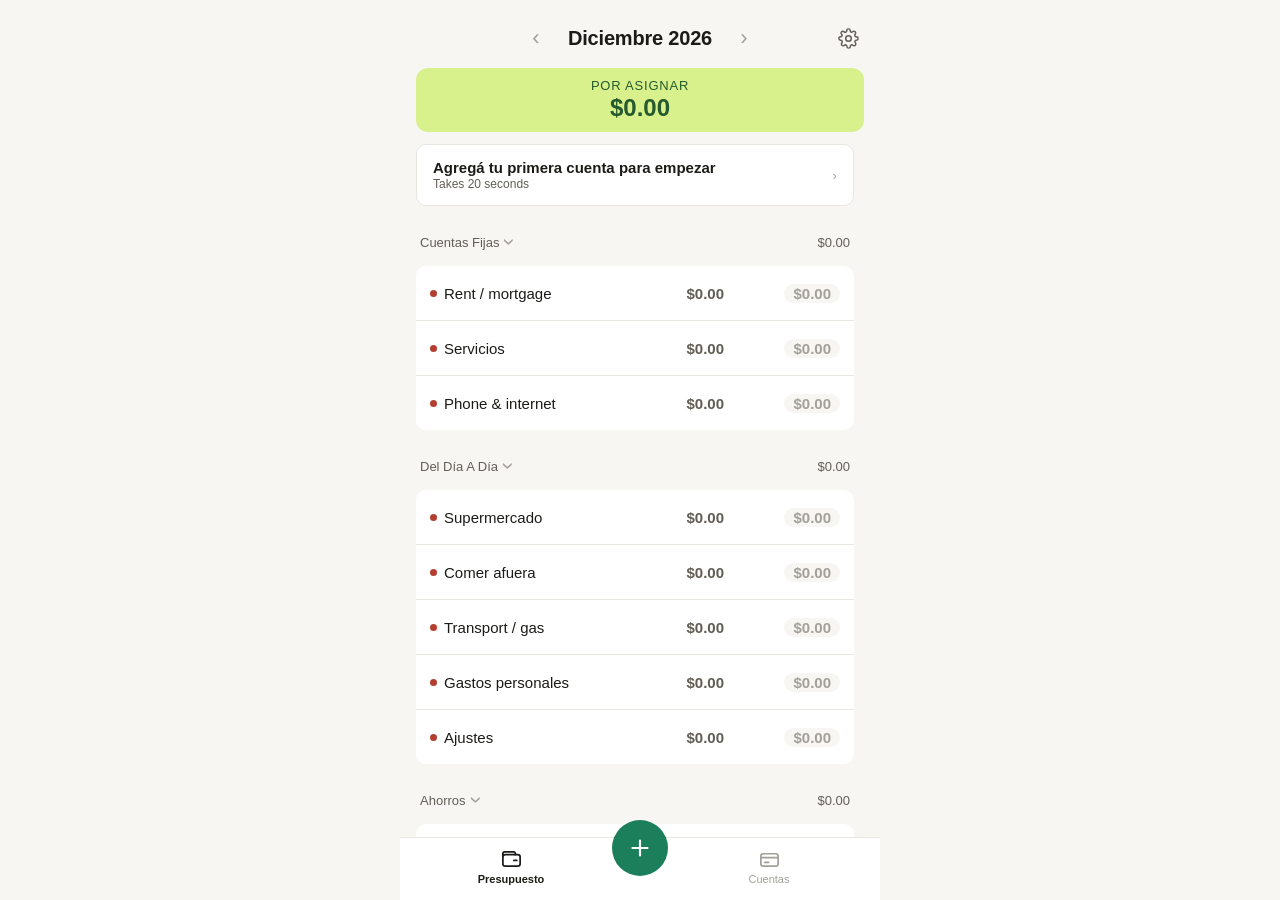
==== index.html @ 09485c15 "Add files via upload" ====
<!doctype html>
<html lang="es">
<head><meta charset="UTF-8"><meta name="viewport" content="width=device-width, initial-scale=1.0">
<title>Tarn — vista previa</title><style>:root{--bg: #F7F6F3;--surface: #FFFFFF;--ink: #1C1B18;--ink2: #615E56;--ink3: #A3A099;--hairline: #E8E6E1;--green: #1A7F5A;--green-deep: #15684A;--greentint: #E8F3EE;--red: #B3402F;--redtint: #F7E9E6;--amber: #9A6B15;--ambertint: #F5EDDC;--zero: #8A877E;--dim: rgba(28, 27, 24, .35);--shadow-sheet: 0 -4px 24px rgba(0, 0, 0, .08);--radius-row: 10px;--radius-sheet: 16px;--dur: .18s;--dur-sheet: .24s;color-scheme:light}@media (prefers-color-scheme: dark){:root:not([data-theme=light]){--bg: #171614;--surface: #201F1C;--ink: #ECEAE4;--ink2: #A5A29A;--ink3: #6B6862;--hairline: #34322D;--green: #3FA97C;--green-deep: #4DBB8D;--greentint: #1E2E27;--red: #E06552;--redtint: #33221F;--amber: #D69A3A;--ambertint: #2E2617;--zero: #8A877E;--dim: rgba(0, 0, 0, .5);--shadow-sheet: 0 -4px 24px rgba(0, 0, 0, .4);color-scheme:dark}}:root[data-theme=dark]{--bg: #171614;--surface: #201F1C;--ink: #ECEAE4;--ink2: #A5A29A;--ink3: #6B6862;--hairline: #34322D;--green: #3FA97C;--green-deep: #4DBB8D;--greentint: #1E2E27;--red: #E06552;--redtint: #33221F;--amber: #D69A3A;--ambertint: #2E2617;--zero: #8A877E;--dim: rgba(0, 0, 0, .5);--shadow-sheet: 0 -4px 24px rgba(0, 0, 0, .4);color-scheme:dark}.chips-scroll{overflow-x:auto;scrollbar-width:none;-ms-overflow-style:none;-webkit-overflow-scrolling:touch;overscroll-behavior-x:contain}.chips-scroll::-webkit-scrollbar{display:none}*{box-sizing:border-box}html,body{margin:0;padding:0;background:var(--bg);color:var(--ink);font-family:-apple-system,BlinkMacSystemFont,SF Pro,Segoe UI,Roboto,sans-serif;-webkit-font-smoothing:antialiased;-webkit-tap-highlight-color:transparent}button{font-family:inherit;color:inherit;background:none;border:none;padding:0;cursor:pointer}input{font-family:inherit}.t-money-hero{font-size:2.125rem;font-weight:700;font-variant-numeric:tabular-nums;line-height:1.25}.t-title{font-size:1.375rem;font-weight:700}.t-money-row{font-size:1.0625rem;font-weight:600;font-variant-numeric:tabular-nums}.t-body{font-size:.9375rem;font-weight:400}.t-label{font-size:.8125rem;font-weight:500;text-transform:uppercase;letter-spacing:.06em}.t-caption{font-size:.75rem;font-weight:400}.tnum{font-variant-numeric:tabular-nums}*{scrollbar-width:thin;scrollbar-color:transparent transparent;transition:scrollbar-color .24s ease-out;touch-action:manipulation}input,select,textarea{font-size:1rem!important}*::-webkit-scrollbar{width:8px;height:8px}*::-webkit-scrollbar-thumb{background:transparent;border-radius:4px}*::-webkit-scrollbar-track{background:transparent}[data-scrolling]:not(.chips-scroll){scrollbar-color:var(--hairline) transparent}[data-scrolling]:not(.chips-scroll)::-webkit-scrollbar-thumb{background:var(--hairline)}@keyframes sheet-up{0%{transform:translateY(100%)}to{transform:translateY(0)}}@keyframes sheet-down{0%{transform:translateY(0)}to{transform:translateY(100%)}}@keyframes dim-in{0%{opacity:0}to{opacity:1}}@keyframes dim-out{0%{opacity:1}to{opacity:0}}@keyframes fade-in{0%{opacity:0}to{opacity:1}}@media (prefers-reduced-motion: reduce){*,*:before,*:after{animation-duration:1ms!important;transition-duration:1ms!important}}
</style></head>
<body><div id="root"></div><script type="module">var $m=Object.defineProperty;var Km=(e,t,n)=>t in e?$m(e,t,{enumerable:!0,configurable:!0,writable:!0,value:n}):e[t]=n;var Et=(e,t,n)=>Km(e,typeof t!="symbol"?t+"":t,n);(function(){const t=document.createElement("link").relList;if(t&&t.supports&&t.supports("modulepreload"))return;for(const o of document.querySelectorAll('link[rel="modulepreload"]'))r(o);new MutationObserver(o=>{for(const a of o)if(a.type==="childList")for(const u of a.addedNodes)u.tagName==="LINK"&&u.rel==="modulepreload"&&r(u)}).observe(document,{childList:!0,subtree:!0});function n(o){const a={};return o.integrity&&(a.integrity=o.integrity),o.referrerPolicy&&(a.referrerPolicy=o.referrerPolicy),o.crossOrigin==="use-credentials"?a.credentials="include":o.crossOrigin==="anonymous"?a.credentials="omit":a.credentials="same-origin",a}function r(o){if(o.ep)return;o.ep=!0;const a=n(o);fetch(o.href,a)}})();var rd=typeof globalThis<"u"?globalThis:typeof window<"u"?window:typeof global<"u"?global:typeof self<"u"?self:{};function Cf(e){return e&&e.__esModule&&Object.prototype.hasOwnProperty.call(e,"default")?e.default:e}var jf={exports:{}},Zl={},Ef={exports:{}},we={};/**
 * @license React
 * react.production.min.js
 *
 * Copyright (c) Facebook, Inc. and its affiliates.
 *
 * This source code is licensed under the MIT license found in the
 * LICENSE file in the root directory of this source tree.
 */var fo=Symbol.for("react.element"),Wm=Symbol.for("react.portal"),Hm=Symbol.for("react.fragment"),Um=Symbol.for("react.strict_mode"),Vm=Symbol.for("react.profiler"),qm=Symbol.for("react.provider"),Ym=Symbol.for("react.context"),Qm=Symbol.for("react.forward_ref"),Gm=Symbol.for("react.suspense"),Xm=Symbol.for("react.memo"),Zm=Symbol.for("react.lazy"),id=Symbol.iterator;function Jm(e){return e===null||typeof e!="object"?null:(e=id&&e[id]||e["@@iterator"],typeof e=="function"?e:null)}var Nf={isMounted:function(){return!1},enqueueForceUpdate:function(){},enqueueReplaceState:function(){},enqueueSetState:function(){}},If=Object.assign,Pf={};function oi(e,t,n){this.props=e,this.context=t,this.refs=Pf,this.updater=n||Nf}oi.prototype.isReactComponent={};oi.prototype.setState=function(e,t){if(typeof e!="object"&&typeof e!="function"&&e!=null)throw Error("setState(...): takes an object of state variables to update or a function which returns an object of state variables.");this.updater.enqueueSetState(this,e,t,"setState")};oi.prototype.forceUpdate=function(e){this.updater.enqueueForceUpdate(this,e,"forceUpdate")};function Tf(){}Tf.prototype=oi.prototype;function Cu(e,t,n){this.props=e,this.context=t,this.refs=Pf,this.updater=n||Nf}var ju=Cu.prototype=new Tf;ju.constructor=Cu;If(ju,oi.prototype);ju.isPureReactComponent=!0;var od=Array.isArray,Of=Object.prototype.hasOwnProperty,Eu={current:null},Af={key:!0,ref:!0,__self:!0,__source:!0};function Rf(e,t,n){var r,o={},a=null,u=null;if(t!=null)for(r in t.ref!==void 0&&(u=t.ref),t.key!==void 0&&(a=""+t.key),t)Of.call(t,r)&&!Af.hasOwnProperty(r)&&(o[r]=t[r]);var f=arguments.length-2;if(f===1)o.children=n;else if(1<f){for(var m=Array(f),g=0;g<f;g++)m[g]=arguments[g+2];o.children=m}if(e&&e.defaultProps)for(r in f=e.defaultProps,f)o[r]===void 0&&(o[r]=f[r]);return{$$typeof:fo,type:e,key:a,ref:u,props:o,_owner:Eu.current}}function ev(e,t){return{$$typeof:fo,type:e.type,key:t,ref:e.ref,props:e.props,_owner:e._owner}}function Nu(e){return typeof e=="object"&&e!==null&&e.$$typeof===fo}function tv(e){var t={"=":"=0",":":"=2"};return"$"+e.replace(/[=:]/g,function(n){return t[n]})}var ld=/\/+/g;function Qa(e,t){return typeof e=="object"&&e!==null&&e.key!=null?tv(""+e.key):t.toString(36)}function pl(e,t,n,r,o){var a=typeof e;(a==="undefined"||a==="boolean")&&(e=null);var u=!1;if(e===null)u=!0;else switch(a){case"string":case"number":u=!0;break;case"object":switch(e.$$typeof){case fo:case Wm:u=!0}}if(u)return u=e,o=o(u),e=r===""?"."+Qa(u,0):r,od(o)?(n="",e!=null&&(n=e.replace(ld,"$&/")+"/"),pl(o,t,n,"",function(g){return g})):o!=null&&(Nu(o)&&(o=ev(o,n+(!o.key||u&&u.key===o.key?"":(""+o.key).replace(ld,"$&/")+"/")+e)),t.push(o)),1;if(u=0,r=r===""?".":r+":",od(e))for(var f=0;f<e.length;f++){a=e[f];var m=r+Qa(a,f);u+=pl(a,t,n,m,o)}else if(m=Jm(e),typeof m=="function")for(e=m.call(e),f=0;!(a=e.next()).done;)a=a.value,m=r+Qa(a,f++),u+=pl(a,t,n,m,o);else if(a==="object")throw t=String(e),Error("Objects are not valid as a React child (found: "+(t==="[object Object]"?"object with keys {"+Object.keys(e).join(", ")+"}":t)+"). If you meant to render a collection of children, use an array instead.");return u}function qo(e,t,n){if(e==null)return e;var r=[],o=0;return pl(e,r,"","",function(a){return t.call(n,a,o++)}),r}function nv(e){if(e._status===-1){var t=e._result;t=t(),t.then(function(n){(e._status===0||e._status===-1)&&(e._status=1,e._result=n)},function(n){(e._status===0||e._status===-1)&&(e._status=2,e._result=n)}),e._status===-1&&(e._status=0,e._result=t)}if(e._status===1)return e._result.default;throw e._result}var yt={current:null},hl={transition:null},rv={ReactCurrentDispatcher:yt,ReactCurrentBatchConfig:hl,ReactCurrentOwner:Eu};function zf(){throw Error("act(...) is not supported in production builds of React.")}we.Children={map:qo,forEach:function(e,t,n){qo(e,function(){t.apply(this,arguments)},n)},count:function(e){var t=0;return qo(e,function(){t++}),t},toArray:function(e){return qo(e,function(t){return t})||[]},only:function(e){if(!Nu(e))throw Error("React.Children.only expected to receive a single React element child.");return e}};we.Component=oi;we.Fragment=Hm;we.Profiler=Vm;we.PureComponent=Cu;we.StrictMode=Um;we.Suspense=Gm;we.__SECRET_INTERNALS_DO_NOT_USE_OR_YOU_WILL_BE_FIRED=rv;we.act=zf;we.cloneElement=function(e,t,n){if(e==null)throw Error("React.cloneElement(...): The argument must be a React element, but you passed "+e+".");var r=If({},e.props),o=e.key,a=e.ref,u=e._owner;if(t!=null){if(t.ref!==void 0&&(a=t.ref,u=Eu.current),t.key!==void 0&&(o=""+t.key),e.type&&e.type.defaultProps)var f=e.type.defaultProps;for(m in t)Of.call(t,m)&&!Af.hasOwnProperty(m)&&(r[m]=t[m]===void 0&&f!==void 0?f[m]:t[m])}var m=arguments.length-2;if(m===1)r.children=n;else if(1<m){f=Array(m);for(var g=0;g<m;g++)f[g]=arguments[g+2];r.children=f}return{$$typeof:fo,type:e.type,key:o,ref:a,props:r,_owner:u}};we.createContext=function(e){return e={$$typeof:Ym,_currentValue:e,_currentValue2:e,_threadCount:0,Provider:null,Consumer:null,_defaultValue:null,_globalName:null},e.Provider={$$typeof:qm,_context:e},e.Consumer=e};we.createElement=Rf;we.createFactory=function(e){var t=Rf.bind(null,e);return t.type=e,t};we.createRef=function(){return{current:null}};we.forwardRef=function(e){return{$$typeof:Qm,render:e}};we.isValidElement=Nu;we.lazy=function(e){return{$$typeof:Zm,_payload:{_status:-1,_result:e},_init:nv}};we.memo=function(e,t){return{$$typeof:Xm,type:e,compare:t===void 0?null:t}};we.startTransition=function(e){var t=hl.transition;hl.transition={};try{e()}finally{hl.transition=t}};we.unstable_act=zf;we.useCallback=function(e,t){return yt.current.useCallback(e,t)};we.useContext=function(e){return yt.current.useContext(e)};we.useDebugValue=function(){};we.useDeferredValue=function(e){return yt.current.useDeferredValue(e)};we.useEffect=function(e,t){return yt.current.useEffect(e,t)};we.useId=function(){return yt.current.useId()};we.useImperativeHandle=function(e,t,n){return yt.current.useImperativeHandle(e,t,n)};we.useInsertionEffect=function(e,t){return yt.current.useInsertionEffect(e,t)};we.useLayoutEffect=function(e,t){return yt.current.useLayoutEffect(e,t)};we.useMemo=function(e,t){return yt.current.useMemo(e,t)};we.useReducer=function(e,t,n){return yt.current.useReducer(e,t,n)};we.useRef=function(e){return yt.current.useRef(e)};we.useState=function(e){return yt.current.useState(e)};we.useSyncExternalStore=function(e,t,n){return yt.current.useSyncExternalStore(e,t,n)};we.useTransition=function(){return yt.current.useTransition()};we.version="18.3.1";Ef.exports=we;var ee=Ef.exports;const iv=Cf(ee);/**
 * @license React
 * react-jsx-runtime.production.min.js
 *
 * Copyright (c) Facebook, Inc. and its affiliates.
 *
 * This source code is licensed under the MIT license found in the
 * LICENSE file in the root directory of this source tree.
 */var ov=ee,lv=Symbol.for("react.element"),av=Symbol.for("react.fragment"),sv=Object.prototype.hasOwnProperty,uv=ov.__SECRET_INTERNALS_DO_NOT_USE_OR_YOU_WILL_BE_FIRED.ReactCurrentOwner,cv={key:!0,ref:!0,__self:!0,__source:!0};function Df(e,t,n){var r,o={},a=null,u=null;n!==void 0&&(a=""+n),t.key!==void 0&&(a=""+t.key),t.ref!==void 0&&(u=t.ref);for(r in t)sv.call(t,r)&&!cv.hasOwnProperty(r)&&(o[r]=t[r]);if(e&&e.defaultProps)for(r in t=e.defaultProps,t)o[r]===void 0&&(o[r]=t[r]);return{$$typeof:lv,type:e,key:a,ref:u,props:o,_owner:uv.current}}Zl.Fragment=av;Zl.jsx=Df;Zl.jsxs=Df;jf.exports=Zl;var p=jf.exports,Cs={},Bf={exports:{}},Ot={},Mf={exports:{}},Lf={};/**
 * @license React
 * scheduler.production.min.js
 *
 * Copyright (c) Facebook, Inc. and its affiliates.
 *
 * This source code is licensed under the MIT license found in the
 * LICENSE file in the root directory of this source tree.
 */(function(e){function t(te,de){var fe=te.length;te.push(de);e:for(;0<fe;){var Ie=fe-1>>>1,je=te[Ie];if(0<o(je,de))te[Ie]=de,te[fe]=je,fe=Ie;else break e}}function n(te){return te.length===0?null:te[0]}function r(te){if(te.length===0)return null;var de=te[0],fe=te.pop();if(fe!==de){te[0]=fe;e:for(var Ie=0,je=te.length,Zt=je>>>1;Ie<Zt;){var Ge=2*(Ie+1)-1,Jt=te[Ge],nt=Ge+1,J=te[nt];if(0>o(Jt,fe))nt<je&&0>o(J,Jt)?(te[Ie]=J,te[nt]=fe,Ie=nt):(te[Ie]=Jt,te[Ge]=fe,Ie=Ge);else if(nt<je&&0>o(J,fe))te[Ie]=J,te[nt]=fe,Ie=nt;else break e}}return de}function o(te,de){var fe=te.sortIndex-de.sortIndex;return fe!==0?fe:te.id-de.id}if(typeof performance=="object"&&typeof performance.now=="function"){var a=performance;e.unstable_now=function(){return a.now()}}else{var u=Date,f=u.now();e.unstable_now=function(){return u.now()-f}}var m=[],g=[],C=1,S=null,b=3,L=!1,M=!1,F=!1,ae=typeof setTimeout=="function"?setTimeout:null,k=typeof clearTimeout=="function"?clearTimeout:null,x=typeof setImmediate<"u"?setImmediate:null;typeof navigator<"u"&&navigator.scheduling!==void 0&&navigator.scheduling.isInputPending!==void 0&&navigator.scheduling.isInputPending.bind(navigator.scheduling);function w(te){for(var de=n(g);de!==null;){if(de.callback===null)r(g);else if(de.startTime<=te)r(g),de.sortIndex=de.expirationTime,t(m,de);else break;de=n(g)}}function A(te){if(F=!1,w(te),!M)if(n(m)!==null)M=!0,$t(z);else{var de=n(g);de!==null&&un(A,de.startTime-te)}}function z(te,de){M=!1,F&&(F=!1,k(Z),Z=-1),L=!0;var fe=b;try{for(w(de),S=n(m);S!==null&&(!(S.expirationTime>de)||te&&!se());){var Ie=S.callback;if(typeof Ie=="function"){S.callback=null,b=S.priorityLevel;var je=Ie(S.expirationTime<=de);de=e.unstable_now(),typeof je=="function"?S.callback=je:S===n(m)&&r(m),w(de)}else r(m);S=n(m)}if(S!==null)var Zt=!0;else{var Ge=n(g);Ge!==null&&un(A,Ge.startTime-de),Zt=!1}return Zt}finally{S=null,b=fe,L=!1}}var $=!1,W=null,Z=-1,ye=5,q=-1;function se(){return!(e.unstable_now()-q<ye)}function Ee(){if(W!==null){var te=e.unstable_now();q=te;var de=!0;try{de=W(!0,te)}finally{de?tt():($=!1,W=null)}}else $=!1}var tt;if(typeof x=="function")tt=function(){x(Ee)};else if(typeof MessageChannel<"u"){var Xt=new MessageChannel,Cn=Xt.port2;Xt.port1.onmessage=Ee,tt=function(){Cn.postMessage(null)}}else tt=function(){ae(Ee,0)};function $t(te){W=te,$||($=!0,tt())}function un(te,de){Z=ae(function(){te(e.unstable_now())},de)}e.unstable_IdlePriority=5,e.unstable_ImmediatePriority=1,e.unstable_LowPriority=4,e.unstable_NormalPriority=3,e.unstable_Profiling=null,e.unstable_UserBlockingPriority=2,e.unstable_cancelCallback=function(te){te.callback=null},e.unstable_continueExecution=function(){M||L||(M=!0,$t(z))},e.unstable_forceFrameRate=function(te){0>te||125<te?console.error("forceFrameRate takes a positive int between 0 and 125, forcing frame rates higher than 125 fps is not supported"):ye=0<te?Math.floor(1e3/te):5},e.unstable_getCurrentPriorityLevel=function(){return b},e.unstable_getFirstCallbackNode=function(){return n(m)},e.unstable_next=function(te){switch(b){case 1:case 2:case 3:var de=3;break;default:de=b}var fe=b;b=de;try{return te()}finally{b=fe}},e.unstable_pauseExecution=function(){},e.unstable_requestPaint=function(){},e.unstable_runWithPriority=function(te,de){switch(te){case 1:case 2:case 3:case 4:case 5:break;default:te=3}var fe=b;b=te;try{return de()}finally{b=fe}},e.unstable_scheduleCallback=function(te,de,fe){var Ie=e.unstable_now();switch(typeof fe=="object"&&fe!==null?(fe=fe.delay,fe=typeof fe=="number"&&0<fe?Ie+fe:Ie):fe=Ie,te){case 1:var je=-1;break;case 2:je=250;break;case 5:je=1073741823;break;case 4:je=1e4;break;default:je=5e3}return je=fe+je,te={id:C++,callback:de,priorityLevel:te,startTime:fe,expirationTime:je,sortIndex:-1},fe>Ie?(te.sortIndex=fe,t(g,te),n(m)===null&&te===n(g)&&(F?(k(Z),Z=-1):F=!0,un(A,fe-Ie))):(te.sortIndex=je,t(m,te),M||L||(M=!0,$t(z))),te},e.unstable_shouldYield=se,e.unstable_wrapCallback=function(te){var de=b;return function(){var fe=b;b=de;try{return te.apply(this,arguments)}finally{b=fe}}}})(Lf);Mf.exports=Lf;var dv=Mf.exports;/**
 * @license React
 * react-dom.production.min.js
 *
 * Copyright (c) Facebook, Inc. and its affiliates.
 *
 * This source code is licensed under the MIT license found in the
 * LICENSE file in the root directory of this source tree.
 */var fv=ee,Tt=dv;function Q(e){for(var t="https://reactjs.org/docs/error-decoder.html?invariant="+e,n=1;n<arguments.length;n++)t+="&args[]="+encodeURIComponent(arguments[n]);return"Minified React error #"+e+"; visit "+t+" for the full message or use the non-minified dev environment for full errors and additional helpful warnings."}var Ff=new Set,qi={};function br(e,t){Zr(e,t),Zr(e+"Capture",t)}function Zr(e,t){for(qi[e]=t,e=0;e<t.length;e++)Ff.add(t[e])}var wn=!(typeof window>"u"||typeof window.document>"u"||typeof window.document.createElement>"u"),js=Object.prototype.hasOwnProperty,pv=/^[:A-Z_a-z\u00C0-\u00D6\u00D8-\u00F6\u00F8-\u02FF\u0370-\u037D\u037F-\u1FFF\u200C-\u200D\u2070-\u218F\u2C00-\u2FEF\u3001-\uD7FF\uF900-\uFDCF\uFDF0-\uFFFD][:A-Z_a-z\u00C0-\u00D6\u00D8-\u00F6\u00F8-\u02FF\u0370-\u037D\u037F-\u1FFF\u200C-\u200D\u2070-\u218F\u2C00-\u2FEF\u3001-\uD7FF\uF900-\uFDCF\uFDF0-\uFFFD\-.0-9\u00B7\u0300-\u036F\u203F-\u2040]*$/,ad={},sd={};function hv(e){return js.call(sd,e)?!0:js.call(ad,e)?!1:pv.test(e)?sd[e]=!0:(ad[e]=!0,!1)}function mv(e,t,n,r){if(n!==null&&n.type===0)return!1;switch(typeof t){case"function":case"symbol":return!0;case"boolean":return r?!1:n!==null?!n.acceptsBooleans:(e=e.toLowerCase().slice(0,5),e!=="data-"&&e!=="aria-");default:return!1}}function vv(e,t,n,r){if(t===null||typeof t>"u"||mv(e,t,n,r))return!0;if(r)return!1;if(n!==null)switch(n.type){case 3:return!t;case 4:return t===!1;case 5:return isNaN(t);case 6:return isNaN(t)||1>t}return!1}function gt(e,t,n,r,o,a,u){this.acceptsBooleans=t===2||t===3||t===4,this.attributeName=r,this.attributeNamespace=o,this.mustUseProperty=n,this.propertyName=e,this.type=t,this.sanitizeURL=a,this.removeEmptyString=u}var ot={};"children dangerouslySetInnerHTML defaultValue defaultChecked innerHTML suppressContentEditableWarning suppressHydrationWarning style".split(" ").forEach(function(e){ot[e]=new gt(e,0,!1,e,null,!1,!1)});[["acceptCharset","accept-charset"],["className","class"],["htmlFor","for"],["httpEquiv","http-equiv"]].forEach(function(e){var t=e[0];ot[t]=new gt(t,1,!1,e[1],null,!1,!1)});["contentEditable","draggable","spellCheck","value"].forEach(function(e){ot[e]=new gt(e,2,!1,e.toLowerCase(),null,!1,!1)});["autoReverse","externalResourcesRequired","focusable","preserveAlpha"].forEach(function(e){ot[e]=new gt(e,2,!1,e,null,!1,!1)});"allowFullScreen async autoFocus autoPlay controls default defer disabled disablePictureInPicture disableRemotePlayback formNoValidate hidden loop noModule noValidate open playsInline readOnly required reversed scoped seamless itemScope".split(" ").forEach(function(e){ot[e]=new gt(e,3,!1,e.toLowerCase(),null,!1,!1)});["checked","multiple","muted","selected"].forEach(function(e){ot[e]=new gt(e,3,!0,e,null,!1,!1)});["capture","download"].forEach(function(e){ot[e]=new gt(e,4,!1,e,null,!1,!1)});["cols","rows","size","span"].forEach(function(e){ot[e]=new gt(e,6,!1,e,null,!1,!1)});["rowSpan","start"].forEach(function(e){ot[e]=new gt(e,5,!1,e.toLowerCase(),null,!1,!1)});var Iu=/[\-:]([a-z])/g;function Pu(e){return e[1].toUpperCase()}"accent-height alignment-baseline arabic-form baseline-shift cap-height clip-path clip-rule color-interpolation color-interpolation-filters color-profile color-rendering dominant-baseline enable-background fill-opacity fill-rule flood-color flood-opacity font-family font-size font-size-adjust font-stretch font-style font-variant font-weight glyph-name glyph-orientation-horizontal glyph-orientation-vertical horiz-adv-x horiz-origin-x image-rendering letter-spacing lighting-color marker-end marker-mid marker-start overline-position overline-thickness paint-order panose-1 pointer-events rendering-intent shape-rendering stop-color stop-opacity strikethrough-position strikethrough-thickness stroke-dasharray stroke-dashoffset stroke-linecap stroke-linejoin stroke-miterlimit stroke-opacity stroke-width text-anchor text-decoration text-rendering underline-position underline-thickness unicode-bidi unicode-range units-per-em v-alphabetic v-hanging v-ideographic v-mathematical vector-effect vert-adv-y vert-origin-x vert-origin-y word-spacing writing-mode xmlns:xlink x-height".split(" ").forEach(function(e){var t=e.replace(Iu,Pu);ot[t]=new gt(t,1,!1,e,null,!1,!1)});"xlink:actuate xlink:arcrole xlink:role xlink:show xlink:title xlink:type".split(" ").forEach(function(e){var t=e.replace(Iu,Pu);ot[t]=new gt(t,1,!1,e,"http://www.w3.org/1999/xlink",!1,!1)});["xml:base","xml:lang","xml:space"].forEach(function(e){var t=e.replace(Iu,Pu);ot[t]=new gt(t,1,!1,e,"http://www.w3.org/XML/1998/namespace",!1,!1)});["tabIndex","crossOrigin"].forEach(function(e){ot[e]=new gt(e,1,!1,e.toLowerCase(),null,!1,!1)});ot.xlinkHref=new gt("xlinkHref",1,!1,"xlink:href","http://www.w3.org/1999/xlink",!0,!1);["src","href","action","formAction"].forEach(function(e){ot[e]=new gt(e,1,!1,e.toLowerCase(),null,!0,!0)});function Tu(e,t,n,r){var o=ot.hasOwnProperty(t)?ot[t]:null;(o!==null?o.type!==0:r||!(2<t.length)||t[0]!=="o"&&t[0]!=="O"||t[1]!=="n"&&t[1]!=="N")&&(vv(t,n,o,r)&&(n=null),r||o===null?hv(t)&&(n===null?e.removeAttribute(t):e.setAttribute(t,""+n)):o.mustUseProperty?e[o.propertyName]=n===null?o.type===3?!1:"":n:(t=o.attributeName,r=o.attributeNamespace,n===null?e.removeAttribute(t):(o=o.type,n=o===3||o===4&&n===!0?"":""+n,r?e.setAttributeNS(r,t,n):e.setAttribute(t,n))))}var _n=fv.__SECRET_INTERNALS_DO_NOT_USE_OR_YOU_WILL_BE_FIRED,Yo=Symbol.for("react.element"),Rr=Symbol.for("react.portal"),zr=Symbol.for("react.fragment"),Ou=Symbol.for("react.strict_mode"),Es=Symbol.for("react.profiler"),$f=Symbol.for("react.provider"),Kf=Symbol.for("react.context"),Au=Symbol.for("react.forward_ref"),Ns=Symbol.for("react.suspense"),Is=Symbol.for("react.suspense_list"),Ru=Symbol.for("react.memo"),An=Symbol.for("react.lazy"),Wf=Symbol.for("react.offscreen"),ud=Symbol.iterator;function Ci(e){return e===null||typeof e!="object"?null:(e=ud&&e[ud]||e["@@iterator"],typeof e=="function"?e:null)}var Fe=Object.assign,Ga;function Ai(e){if(Ga===void 0)try{throw Error()}catch(n){var t=n.stack.trim().match(/\n( *(at )?)/);Ga=t&&t[1]||""}return`
`+Ga+e}var Xa=!1;function Za(e,t){if(!e||Xa)return"";Xa=!0;var n=Error.prepareStackTrace;Error.prepareStackTrace=void 0;try{if(t)if(t=function(){throw Error()},Object.defineProperty(t.prototype,"props",{set:function(){throw Error()}}),typeof Reflect=="object"&&Reflect.construct){try{Reflect.construct(t,[])}catch(g){var r=g}Reflect.construct(e,[],t)}else{try{t.call()}catch(g){r=g}e.call(t.prototype)}else{try{throw Error()}catch(g){r=g}e()}}catch(g){if(g&&r&&typeof g.stack=="string"){for(var o=g.stack.split(`
`),a=r.stack.split(`
`),u=o.length-1,f=a.length-1;1<=u&&0<=f&&o[u]!==a[f];)f--;for(;1<=u&&0<=f;u--,f--)if(o[u]!==a[f]){if(u!==1||f!==1)do if(u--,f--,0>f||o[u]!==a[f]){var m=`
`+o[u].replace(" at new "," at ");return e.displayName&&m.includes("<anonymous>")&&(m=m.replace("<anonymous>",e.displayName)),m}while(1<=u&&0<=f);break}}}finally{Xa=!1,Error.prepareStackTrace=n}return(e=e?e.displayName||e.name:"")?Ai(e):""}function yv(e){switch(e.tag){case 5:return Ai(e.type);case 16:return Ai("Lazy");case 13:return Ai("Suspense");case 19:return Ai("SuspenseList");case 0:case 2:case 15:return e=Za(e.type,!1),e;case 11:return e=Za(e.type.render,!1),e;case 1:return e=Za(e.type,!0),e;default:return""}}function Ps(e){if(e==null)return null;if(typeof e=="function")return e.displayName||e.name||null;if(typeof e=="string")return e;switch(e){case zr:return"Fragment";case Rr:return"Portal";case Es:return"Profiler";case Ou:return"StrictMode";case Ns:return"Suspense";case Is:return"SuspenseList"}if(typeof e=="object")switch(e.$$typeof){case Kf:return(e.displayName||"Context")+".Consumer";case $f:return(e._context.displayName||"Context")+".Provider";case Au:var t=e.render;return e=e.displayName,e||(e=t.displayName||t.name||"",e=e!==""?"ForwardRef("+e+")":"ForwardRef"),e;case Ru:return t=e.displayName||null,t!==null?t:Ps(e.type)||"Memo";case An:t=e._payload,e=e._init;try{return Ps(e(t))}catch{}}return null}function gv(e){var t=e.type;switch(e.tag){case 24:return"Cache";case 9:return(t.displayName||"Context")+".Consumer";case 10:return(t._context.displayName||"Context")+".Provider";case 18:return"DehydratedFragment";case 11:return e=t.render,e=e.displayName||e.name||"",t.displayName||(e!==""?"ForwardRef("+e+")":"ForwardRef");case 7:return"Fragment";case 5:return t;case 4:return"Portal";case 3:return"Root";case 6:return"Text";case 16:return Ps(t);case 8:return t===Ou?"StrictMode":"Mode";case 22:return"Offscreen";case 12:return"Profiler";case 21:return"Scope";case 13:return"Suspense";case 19:return"SuspenseList";case 25:return"TracingMarker";case 1:case 0:case 17:case 2:case 14:case 15:if(typeof t=="function")return t.displayName||t.name||null;if(typeof t=="string")return t}return null}function qn(e){switch(typeof e){case"boolean":case"number":case"string":case"undefined":return e;case"object":return e;default:return""}}function Hf(e){var t=e.type;return(e=e.nodeName)&&e.toLowerCase()==="input"&&(t==="checkbox"||t==="radio")}function xv(e){var t=Hf(e)?"checked":"value",n=Object.getOwnPropertyDescriptor(e.constructor.prototype,t),r=""+e[t];if(!e.hasOwnProperty(t)&&typeof n<"u"&&typeof n.get=="function"&&typeof n.set=="function"){var o=n.get,a=n.set;return Object.defineProperty(e,t,{configurable:!0,get:function(){return o.call(this)},set:function(u){r=""+u,a.call(this,u)}}),Object.defineProperty(e,t,{enumerable:n.enumerable}),{getValue:function(){return r},setValue:function(u){r=""+u},stopTracking:function(){e._valueTracker=null,delete e[t]}}}}function Qo(e){e._valueTracker||(e._valueTracker=xv(e))}function Uf(e){if(!e)return!1;var t=e._valueTracker;if(!t)return!0;var n=t.getValue(),r="";return e&&(r=Hf(e)?e.checked?"true":"false":e.value),e=r,e!==n?(t.setValue(e),!0):!1}function jl(e){if(e=e||(typeof document<"u"?document:void 0),typeof e>"u")return null;try{return e.activeElement||e.body}catch{return e.body}}function Ts(e,t){var n=t.checked;return Fe({},t,{defaultChecked:void 0,defaultValue:void 0,value:void 0,checked:n??e._wrapperState.initialChecked})}function cd(e,t){var n=t.defaultValue==null?"":t.defaultValue,r=t.checked!=null?t.checked:t.defaultChecked;n=qn(t.value!=null?t.value:n),e._wrapperState={initialChecked:r,initialValue:n,controlled:t.type==="checkbox"||t.type==="radio"?t.checked!=null:t.value!=null}}function Vf(e,t){t=t.checked,t!=null&&Tu(e,"checked",t,!1)}function Os(e,t){Vf(e,t);var n=qn(t.value),r=t.type;if(n!=null)r==="number"?(n===0&&e.value===""||e.value!=n)&&(e.value=""+n):e.value!==""+n&&(e.value=""+n);else if(r==="submit"||r==="reset"){e.removeAttribute("value");return}t.hasOwnProperty("value")?As(e,t.type,n):t.hasOwnProperty("defaultValue")&&As(e,t.type,qn(t.defaultValue)),t.checked==null&&t.defaultChecked!=null&&(e.defaultChecked=!!t.defaultChecked)}function dd(e,t,n){if(t.hasOwnProperty("value")||t.hasOwnProperty("defaultValue")){var r=t.type;if(!(r!=="submit"&&r!=="reset"||t.value!==void 0&&t.value!==null))return;t=""+e._wrapperState.initialValue,n||t===e.value||(e.value=t),e.defaultValue=t}n=e.name,n!==""&&(e.name=""),e.defaultChecked=!!e._wrapperState.initialChecked,n!==""&&(e.name=n)}function As(e,t,n){(t!=="number"||jl(e.ownerDocument)!==e)&&(n==null?e.defaultValue=""+e._wrapperState.initialValue:e.defaultValue!==""+n&&(e.defaultValue=""+n))}var Ri=Array.isArray;function Vr(e,t,n,r){if(e=e.options,t){t={};for(var o=0;o<n.length;o++)t["$"+n[o]]=!0;for(n=0;n<e.length;n++)o=t.hasOwnProperty("$"+e[n].value),e[n].selected!==o&&(e[n].selected=o),o&&r&&(e[n].defaultSelected=!0)}else{for(n=""+qn(n),t=null,o=0;o<e.length;o++){if(e[o].value===n){e[o].selected=!0,r&&(e[o].defaultSelected=!0);return}t!==null||e[o].disabled||(t=e[o])}t!==null&&(t.selected=!0)}}function Rs(e,t){if(t.dangerouslySetInnerHTML!=null)throw Error(Q(91));return Fe({},t,{value:void 0,defaultValue:void 0,children:""+e._wrapperState.initialValue})}function fd(e,t){var n=t.value;if(n==null){if(n=t.children,t=t.defaultValue,n!=null){if(t!=null)throw Error(Q(92));if(Ri(n)){if(1<n.length)throw Error(Q(93));n=n[0]}t=n}t==null&&(t=""),n=t}e._wrapperState={initialValue:qn(n)}}function qf(e,t){var n=qn(t.value),r=qn(t.defaultValue);n!=null&&(n=""+n,n!==e.value&&(e.value=n),t.defaultValue==null&&e.defaultValue!==n&&(e.defaultValue=n)),r!=null&&(e.defaultValue=""+r)}function pd(e){var t=e.textContent;t===e._wrapperState.initialValue&&t!==""&&t!==null&&(e.value=t)}function Yf(e){switch(e){case"svg":return"http://www.w3.org/2000/svg";case"math":return"http://www.w3.org/1998/Math/MathML";default:return"http://www.w3.org/1999/xhtml"}}function zs(e,t){return e==null||e==="http://www.w3.org/1999/xhtml"?Yf(t):e==="http://www.w3.org/2000/svg"&&t==="foreignObject"?"http://www.w3.org/1999/xhtml":e}var Go,Qf=function(e){return typeof MSApp<"u"&&MSApp.execUnsafeLocalFunction?function(t,n,r,o){MSApp.execUnsafeLocalFunction(function(){return e(t,n,r,o)})}:e}(function(e,t){if(e.namespaceURI!=="http://www.w3.org/2000/svg"||"innerHTML"in e)e.innerHTML=t;else{for(Go=Go||document.createElement("div"),Go.innerHTML="<svg>"+t.valueOf().toString()+"</svg>",t=Go.firstChild;e.firstChild;)e.removeChild(e.firstChild);for(;t.firstChild;)e.appendChild(t.firstChild)}});function Yi(e,t){if(t){var n=e.firstChild;if(n&&n===e.lastChild&&n.nodeType===3){n.nodeValue=t;return}}e.textContent=t}var Bi={animationIterationCount:!0,aspectRatio:!0,borderImageOutset:!0,borderImageSlice:!0,borderImageWidth:!0,boxFlex:!0,boxFlexGroup:!0,boxOrdinalGroup:!0,columnCount:!0,columns:!0,flex:!0,flexGrow:!0,flexPositive:!0,flexShrink:!0,flexNegative:!0,flexOrder:!0,gridArea:!0,gridRow:!0,gridRowEnd:!0,gridRowSpan:!0,gridRowStart:!0,gridColumn:!0,gridColumnEnd:!0,gridColumnSpan:!0,gridColumnStart:!0,fontWeight:!0,lineClamp:!0,lineHeight:!0,opacity:!0,order:!0,orphans:!0,tabSize:!0,widows:!0,zIndex:!0,zoom:!0,fillOpacity:!0,floodOpacity:!0,stopOpacity:!0,strokeDasharray:!0,strokeDashoffset:!0,strokeMiterlimit:!0,strokeOpacity:!0,strokeWidth:!0},wv=["Webkit","ms","Moz","O"];Object.keys(Bi).forEach(function(e){wv.forEach(function(t){t=t+e.charAt(0).toUpperCase()+e.substring(1),Bi[t]=Bi[e]})});function Gf(e,t,n){return t==null||typeof t=="boolean"||t===""?"":n||typeof t!="number"||t===0||Bi.hasOwnProperty(e)&&Bi[e]?(""+t).trim():t+"px"}function Xf(e,t){e=e.style;for(var n in t)if(t.hasOwnProperty(n)){var r=n.indexOf("--")===0,o=Gf(n,t[n],r);n==="float"&&(n="cssFloat"),r?e.setProperty(n,o):e[n]=o}}var kv=Fe({menuitem:!0},{area:!0,base:!0,br:!0,col:!0,embed:!0,hr:!0,img:!0,input:!0,keygen:!0,link:!0,meta:!0,param:!0,source:!0,track:!0,wbr:!0});function Ds(e,t){if(t){if(kv[e]&&(t.children!=null||t.dangerouslySetInnerHTML!=null))throw Error(Q(137,e));if(t.dangerouslySetInnerHTML!=null){if(t.children!=null)throw Error(Q(60));if(typeof t.dangerouslySetInnerHTML!="object"||!("__html"in t.dangerouslySetInnerHTML))throw Error(Q(61))}if(t.style!=null&&typeof t.style!="object")throw Error(Q(62))}}function Bs(e,t){if(e.indexOf("-")===-1)return typeof t.is=="string";switch(e){case"annotation-xml":case"color-profile":case"font-face":case"font-face-src":case"font-face-uri":case"font-face-format":case"font-face-name":case"missing-glyph":return!1;default:return!0}}var Ms=null;function zu(e){return e=e.target||e.srcElement||window,e.correspondingUseElement&&(e=e.correspondingUseElement),e.nodeType===3?e.parentNode:e}var Ls=null,qr=null,Yr=null;function hd(e){if(e=mo(e)){if(typeof Ls!="function")throw Error(Q(280));var t=e.stateNode;t&&(t=ra(t),Ls(e.stateNode,e.type,t))}}function Zf(e){qr?Yr?Yr.push(e):Yr=[e]:qr=e}function Jf(){if(qr){var e=qr,t=Yr;if(Yr=qr=null,hd(e),t)for(e=0;e<t.length;e++)hd(t[e])}}function ep(e,t){return e(t)}function tp(){}var Ja=!1;function np(e,t,n){if(Ja)return e(t,n);Ja=!0;try{return ep(e,t,n)}finally{Ja=!1,(qr!==null||Yr!==null)&&(tp(),Jf())}}function Qi(e,t){var n=e.stateNode;if(n===null)return null;var r=ra(n);if(r===null)return null;n=r[t];e:switch(t){case"onClick":case"onClickCapture":case"onDoubleClick":case"onDoubleClickCapture":case"onMouseDown":case"onMouseDownCapture":case"onMouseMove":case"onMouseMoveCapture":case"onMouseUp":case"onMouseUpCapture":case"onMouseEnter":(r=!r.disabled)||(e=e.type,r=!(e==="button"||e==="input"||e==="select"||e==="textarea")),e=!r;break e;default:e=!1}if(e)return null;if(n&&typeof n!="function")throw Error(Q(231,t,typeof n));return n}var Fs=!1;if(wn)try{var ji={};Object.defineProperty(ji,"passive",{get:function(){Fs=!0}}),window.addEventListener("test",ji,ji),window.removeEventListener("test",ji,ji)}catch{Fs=!1}function Sv(e,t,n,r,o,a,u,f,m){var g=Array.prototype.slice.call(arguments,3);try{t.apply(n,g)}catch(C){this.onError(C)}}var Mi=!1,El=null,Nl=!1,$s=null,bv={onError:function(e){Mi=!0,El=e}};function _v(e,t,n,r,o,a,u,f,m){Mi=!1,El=null,Sv.apply(bv,arguments)}function Cv(e,t,n,r,o,a,u,f,m){if(_v.apply(this,arguments),Mi){if(Mi){var g=El;Mi=!1,El=null}else throw Error(Q(198));Nl||(Nl=!0,$s=g)}}function _r(e){var t=e,n=e;if(e.alternate)for(;t.return;)t=t.return;else{e=t;do t=e,t.flags&4098&&(n=t.return),e=t.return;while(e)}return t.tag===3?n:null}function rp(e){if(e.tag===13){var t=e.memoizedState;if(t===null&&(e=e.alternate,e!==null&&(t=e.memoizedState)),t!==null)return t.dehydrated}return null}function md(e){if(_r(e)!==e)throw Error(Q(188))}function jv(e){var t=e.alternate;if(!t){if(t=_r(e),t===null)throw Error(Q(188));return t!==e?null:e}for(var n=e,r=t;;){var o=n.return;if(o===null)break;var a=o.alternate;if(a===null){if(r=o.return,r!==null){n=r;continue}break}if(o.child===a.child){for(a=o.child;a;){if(a===n)return md(o),e;if(a===r)return md(o),t;a=a.sibling}throw Error(Q(188))}if(n.return!==r.return)n=o,r=a;else{for(var u=!1,f=o.child;f;){if(f===n){u=!0,n=o,r=a;break}if(f===r){u=!0,r=o,n=a;break}f=f.sibling}if(!u){for(f=a.child;f;){if(f===n){u=!0,n=a,r=o;break}if(f===r){u=!0,r=a,n=o;break}f=f.sibling}if(!u)throw Error(Q(189))}}if(n.alternate!==r)throw Error(Q(190))}if(n.tag!==3)throw Error(Q(188));return n.stateNode.current===n?e:t}function ip(e){return e=jv(e),e!==null?op(e):null}function op(e){if(e.tag===5||e.tag===6)return e;for(e=e.child;e!==null;){var t=op(e);if(t!==null)return t;e=e.sibling}return null}var lp=Tt.unstable_scheduleCallback,vd=Tt.unstable_cancelCallback,Ev=Tt.unstable_shouldYield,Nv=Tt.unstable_requestPaint,Ue=Tt.unstable_now,Iv=Tt.unstable_getCurrentPriorityLevel,Du=Tt.unstable_ImmediatePriority,ap=Tt.unstable_UserBlockingPriority,Il=Tt.unstable_NormalPriority,Pv=Tt.unstable_LowPriority,sp=Tt.unstable_IdlePriority,Jl=null,an=null;function Tv(e){if(an&&typeof an.onCommitFiberRoot=="function")try{an.onCommitFiberRoot(Jl,e,void 0,(e.current.flags&128)===128)}catch{}}var qt=Math.clz32?Math.clz32:Rv,Ov=Math.log,Av=Math.LN2;function Rv(e){return e>>>=0,e===0?32:31-(Ov(e)/Av|0)|0}var Xo=64,Zo=4194304;function zi(e){switch(e&-e){case 1:return 1;case 2:return 2;case 4:return 4;case 8:return 8;case 16:return 16;case 32:return 32;case 64:case 128:case 256:case 512:case 1024:case 2048:case 4096:case 8192:case 16384:case 32768:case 65536:case 131072:case 262144:case 524288:case 1048576:case 2097152:return e&4194240;case 4194304:case 8388608:case 16777216:case 33554432:case 67108864:return e&130023424;case 134217728:return 134217728;case 268435456:return 268435456;case 536870912:return 536870912;case 1073741824:return 1073741824;default:return e}}function Pl(e,t){var n=e.pendingLanes;if(n===0)return 0;var r=0,o=e.suspendedLanes,a=e.pingedLanes,u=n&268435455;if(u!==0){var f=u&~o;f!==0?r=zi(f):(a&=u,a!==0&&(r=zi(a)))}else u=n&~o,u!==0?r=zi(u):a!==0&&(r=zi(a));if(r===0)return 0;if(t!==0&&t!==r&&!(t&o)&&(o=r&-r,a=t&-t,o>=a||o===16&&(a&4194240)!==0))return t;if(r&4&&(r|=n&16),t=e.entangledLanes,t!==0)for(e=e.entanglements,t&=r;0<t;)n=31-qt(t),o=1<<n,r|=e[n],t&=~o;return r}function zv(e,t){switch(e){case 1:case 2:case 4:return t+250;case 8:case 16:case 32:case 64:case 128:case 256:case 512:case 1024:case 2048:case 4096:case 8192:case 16384:case 32768:case 65536:case 131072:case 262144:case 524288:case 1048576:case 2097152:return t+5e3;case 4194304:case 8388608:case 16777216:case 33554432:case 67108864:return-1;case 134217728:case 268435456:case 536870912:case 1073741824:return-1;default:return-1}}function Dv(e,t){for(var n=e.suspendedLanes,r=e.pingedLanes,o=e.expirationTimes,a=e.pendingLanes;0<a;){var u=31-qt(a),f=1<<u,m=o[u];m===-1?(!(f&n)||f&r)&&(o[u]=zv(f,t)):m<=t&&(e.expiredLanes|=f),a&=~f}}function Ks(e){return e=e.pendingLanes&-1073741825,e!==0?e:e&1073741824?1073741824:0}function up(){var e=Xo;return Xo<<=1,!(Xo&4194240)&&(Xo=64),e}function es(e){for(var t=[],n=0;31>n;n++)t.push(e);return t}function po(e,t,n){e.pendingLanes|=t,t!==536870912&&(e.suspendedLanes=0,e.pingedLanes=0),e=e.eventTimes,t=31-qt(t),e[t]=n}function Bv(e,t){var n=e.pendingLanes&~t;e.pendingLanes=t,e.suspendedLanes=0,e.pingedLanes=0,e.expiredLanes&=t,e.mutableReadLanes&=t,e.entangledLanes&=t,t=e.entanglements;var r=e.eventTimes;for(e=e.expirationTimes;0<n;){var o=31-qt(n),a=1<<o;t[o]=0,r[o]=-1,e[o]=-1,n&=~a}}function Bu(e,t){var n=e.entangledLanes|=t;for(e=e.entanglements;n;){var r=31-qt(n),o=1<<r;o&t|e[r]&t&&(e[r]|=t),n&=~o}}var Ne=0;function cp(e){return e&=-e,1<e?4<e?e&268435455?16:536870912:4:1}var dp,Mu,fp,pp,hp,Ws=!1,Jo=[],Ln=null,Fn=null,$n=null,Gi=new Map,Xi=new Map,zn=[],Mv="mousedown mouseup touchcancel touchend touchstart auxclick dblclick pointercancel pointerdown pointerup dragend dragstart drop compositionend compositionstart keydown keypress keyup input textInput copy cut paste click change contextmenu reset submit".split(" ");function yd(e,t){switch(e){case"focusin":case"focusout":Ln=null;break;case"dragenter":case"dragleave":Fn=null;break;case"mouseover":case"mouseout":$n=null;break;case"pointerover":case"pointerout":Gi.delete(t.pointerId);break;case"gotpointercapture":case"lostpointercapture":Xi.delete(t.pointerId)}}function Ei(e,t,n,r,o,a){return e===null||e.nativeEvent!==a?(e={blockedOn:t,domEventName:n,eventSystemFlags:r,nativeEvent:a,targetContainers:[o]},t!==null&&(t=mo(t),t!==null&&Mu(t)),e):(e.eventSystemFlags|=r,t=e.targetContainers,o!==null&&t.indexOf(o)===-1&&t.push(o),e)}function Lv(e,t,n,r,o){switch(t){case"focusin":return Ln=Ei(Ln,e,t,n,r,o),!0;case"dragenter":return Fn=Ei(Fn,e,t,n,r,o),!0;case"mouseover":return $n=Ei($n,e,t,n,r,o),!0;case"pointerover":var a=o.pointerId;return Gi.set(a,Ei(Gi.get(a)||null,e,t,n,r,o)),!0;case"gotpointercapture":return a=o.pointerId,Xi.set(a,Ei(Xi.get(a)||null,e,t,n,r,o)),!0}return!1}function mp(e){var t=dr(e.target);if(t!==null){var n=_r(t);if(n!==null){if(t=n.tag,t===13){if(t=rp(n),t!==null){e.blockedOn=t,hp(e.priority,function(){fp(n)});return}}else if(t===3&&n.stateNode.current.memoizedState.isDehydrated){e.blockedOn=n.tag===3?n.stateNode.containerInfo:null;return}}}e.blockedOn=null}function ml(e){if(e.blockedOn!==null)return!1;for(var t=e.targetContainers;0<t.length;){var n=Hs(e.domEventName,e.eventSystemFlags,t[0],e.nativeEvent);if(n===null){n=e.nativeEvent;var r=new n.constructor(n.type,n);Ms=r,n.target.dispatchEvent(r),Ms=null}else return t=mo(n),t!==null&&Mu(t),e.blockedOn=n,!1;t.shift()}return!0}function gd(e,t,n){ml(e)&&n.delete(t)}function Fv(){Ws=!1,Ln!==null&&ml(Ln)&&(Ln=null),Fn!==null&&ml(Fn)&&(Fn=null),$n!==null&&ml($n)&&($n=null),Gi.forEach(gd),Xi.forEach(gd)}function Ni(e,t){e.blockedOn===t&&(e.blockedOn=null,Ws||(Ws=!0,Tt.unstable_scheduleCallback(Tt.unstable_NormalPriority,Fv)))}function Zi(e){function t(o){return Ni(o,e)}if(0<Jo.length){Ni(Jo[0],e);for(var n=1;n<Jo.length;n++){var r=Jo[n];r.blockedOn===e&&(r.blockedOn=null)}}for(Ln!==null&&Ni(Ln,e),Fn!==null&&Ni(Fn,e),$n!==null&&Ni($n,e),Gi.forEach(t),Xi.forEach(t),n=0;n<zn.length;n++)r=zn[n],r.blockedOn===e&&(r.blockedOn=null);for(;0<zn.length&&(n=zn[0],n.blockedOn===null);)mp(n),n.blockedOn===null&&zn.shift()}var Qr=_n.ReactCurrentBatchConfig,Tl=!0;function $v(e,t,n,r){var o=Ne,a=Qr.transition;Qr.transition=null;try{Ne=1,Lu(e,t,n,r)}finally{Ne=o,Qr.transition=a}}function Kv(e,t,n,r){var o=Ne,a=Qr.transition;Qr.transition=null;try{Ne=4,Lu(e,t,n,r)}finally{Ne=o,Qr.transition=a}}function Lu(e,t,n,r){if(Tl){var o=Hs(e,t,n,r);if(o===null)cs(e,t,r,Ol,n),yd(e,r);else if(Lv(o,e,t,n,r))r.stopPropagation();else if(yd(e,r),t&4&&-1<Mv.indexOf(e)){for(;o!==null;){var a=mo(o);if(a!==null&&dp(a),a=Hs(e,t,n,r),a===null&&cs(e,t,r,Ol,n),a===o)break;o=a}o!==null&&r.stopPropagation()}else cs(e,t,r,null,n)}}var Ol=null;function Hs(e,t,n,r){if(Ol=null,e=zu(r),e=dr(e),e!==null)if(t=_r(e),t===null)e=null;else if(n=t.tag,n===13){if(e=rp(t),e!==null)return e;e=null}else if(n===3){if(t.stateNode.current.memoizedState.isDehydrated)return t.tag===3?t.stateNode.containerInfo:null;e=null}else t!==e&&(e=null);return Ol=e,null}function vp(e){switch(e){case"cancel":case"click":case"close":case"contextmenu":case"copy":case"cut":case"auxclick":case"dblclick":case"dragend":case"dragstart":case"drop":case"focusin":case"focusout":case"input":case"invalid":case"keydown":case"keypress":case"keyup":case"mousedown":case"mouseup":case"paste":case"pause":case"play":case"pointercancel":case"pointerdown":case"pointerup":case"ratechange":case"reset":case"resize":case"seeked":case"submit":case"touchcancel":case"touchend":case"touchstart":case"volumechange":case"change":case"selectionchange":case"textInput":case"compositionstart":case"compositionend":case"compositionupdate":case"beforeblur":case"afterblur":case"beforeinput":case"blur":case"fullscreenchange":case"focus":case"hashchange":case"popstate":case"select":case"selectstart":return 1;case"drag":case"dragenter":case"dragexit":case"dragleave":case"dragover":case"mousemove":case"mouseout":case"mouseover":case"pointermove":case"pointerout":case"pointerover":case"scroll":case"toggle":case"touchmove":case"wheel":case"mouseenter":case"mouseleave":case"pointerenter":case"pointerleave":return 4;case"message":switch(Iv()){case Du:return 1;case ap:return 4;case Il:case Pv:return 16;case sp:return 536870912;default:return 16}default:return 16}}var Bn=null,Fu=null,vl=null;function yp(){if(vl)return vl;var e,t=Fu,n=t.length,r,o="value"in Bn?Bn.value:Bn.textContent,a=o.length;for(e=0;e<n&&t[e]===o[e];e++);var u=n-e;for(r=1;r<=u&&t[n-r]===o[a-r];r++);return vl=o.slice(e,1<r?1-r:void 0)}function yl(e){var t=e.keyCode;return"charCode"in e?(e=e.charCode,e===0&&t===13&&(e=13)):e=t,e===10&&(e=13),32<=e||e===13?e:0}function el(){return!0}function xd(){return!1}function At(e){function t(n,r,o,a,u){this._reactName=n,this._targetInst=o,this.type=r,this.nativeEvent=a,this.target=u,this.currentTarget=null;for(var f in e)e.hasOwnProperty(f)&&(n=e[f],this[f]=n?n(a):a[f]);return this.isDefaultPrevented=(a.defaultPrevented!=null?a.defaultPrevented:a.returnValue===!1)?el:xd,this.isPropagationStopped=xd,this}return Fe(t.prototype,{preventDefault:function(){this.defaultPrevented=!0;var n=this.nativeEvent;n&&(n.preventDefault?n.preventDefault():typeof n.returnValue!="unknown"&&(n.returnValue=!1),this.isDefaultPrevented=el)},stopPropagation:function(){var n=this.nativeEvent;n&&(n.stopPropagation?n.stopPropagation():typeof n.cancelBubble!="unknown"&&(n.cancelBubble=!0),this.isPropagationStopped=el)},persist:function(){},isPersistent:el}),t}var li={eventPhase:0,bubbles:0,cancelable:0,timeStamp:function(e){return e.timeStamp||Date.now()},defaultPrevented:0,isTrusted:0},$u=At(li),ho=Fe({},li,{view:0,detail:0}),Wv=At(ho),ts,ns,Ii,ea=Fe({},ho,{screenX:0,screenY:0,clientX:0,clientY:0,pageX:0,pageY:0,ctrlKey:0,shiftKey:0,altKey:0,metaKey:0,getModifierState:Ku,button:0,buttons:0,relatedTarget:function(e){return e.relatedTarget===void 0?e.fromElement===e.srcElement?e.toElement:e.fromElement:e.relatedTarget},movementX:function(e){return"movementX"in e?e.movementX:(e!==Ii&&(Ii&&e.type==="mousemove"?(ts=e.screenX-Ii.screenX,ns=e.screenY-Ii.screenY):ns=ts=0,Ii=e),ts)},movementY:function(e){return"movementY"in e?e.movementY:ns}}),wd=At(ea),Hv=Fe({},ea,{dataTransfer:0}),Uv=At(Hv),Vv=Fe({},ho,{relatedTarget:0}),rs=At(Vv),qv=Fe({},li,{animationName:0,elapsedTime:0,pseudoElement:0}),Yv=At(qv),Qv=Fe({},li,{clipboardData:function(e){return"clipboardData"in e?e.clipboardData:window.clipboardData}}),Gv=At(Qv),Xv=Fe({},li,{data:0}),kd=At(Xv),Zv={Esc:"Escape",Spacebar:" ",Left:"ArrowLeft",Up:"ArrowUp",Right:"ArrowRight",Down:"ArrowDown",Del:"Eliminar",Win:"OS",Menu:"ContextMenu",Apps:"ContextMenu",Scroll:"ScrollLock",MozPrintableKey:"Unidentified"},Jv={8:"Backspace",9:"Tab",12:"Borrar",13:"Enter",16:"Shift",17:"Control",18:"Alt",19:"Pause",20:"CapsLock",27:"Escape",32:" ",33:"PageUp",34:"PageDown",35:"End",36:"Home",37:"ArrowLeft",38:"ArrowUp",39:"ArrowRight",40:"ArrowDown",45:"Insert",46:"Eliminar",112:"F1",113:"F2",114:"F3",115:"F4",116:"F5",117:"F6",118:"F7",119:"F8",120:"F9",121:"F10",122:"F11",123:"F12",144:"NumLock",145:"ScrollLock",224:"Meta"},ey={Alt:"altKey",Control:"ctrlKey",Meta:"metaKey",Shift:"shiftKey"};function ty(e){var t=this.nativeEvent;return t.getModifierState?t.getModifierState(e):(e=ey[e])?!!t[e]:!1}function Ku(){return ty}var ny=Fe({},ho,{key:function(e){if(e.key){var t=Zv[e.key]||e.key;if(t!=="Unidentified")return t}return e.type==="keypress"?(e=yl(e),e===13?"Enter":String.fromCharCode(e)):e.type==="keydown"||e.type==="keyup"?Jv[e.keyCode]||"Unidentified":""},code:0,location:0,ctrlKey:0,shiftKey:0,altKey:0,metaKey:0,repeat:0,locale:0,getModifierState:Ku,charCode:function(e){return e.type==="keypress"?yl(e):0},keyCode:function(e){return e.type==="keydown"||e.type==="keyup"?e.keyCode:0},which:function(e){return e.type==="keypress"?yl(e):e.type==="keydown"||e.type==="keyup"?e.keyCode:0}}),ry=At(ny),iy=Fe({},ea,{pointerId:0,width:0,height:0,pressure:0,tangentialPressure:0,tiltX:0,tiltY:0,twist:0,pointerType:0,isPrimary:0}),Sd=At(iy),oy=Fe({},ho,{touches:0,targetTouches:0,changedTouches:0,altKey:0,metaKey:0,ctrlKey:0,shiftKey:0,getModifierState:Ku}),ly=At(oy),ay=Fe({},li,{propertyName:0,elapsedTime:0,pseudoElement:0}),sy=At(ay),uy=Fe({},ea,{deltaX:function(e){return"deltaX"in e?e.deltaX:"wheelDeltaX"in e?-e.wheelDeltaX:0},deltaY:function(e){return"deltaY"in e?e.deltaY:"wheelDeltaY"in e?-e.wheelDeltaY:"wheelDelta"in e?-e.wheelDelta:0},deltaZ:0,deltaMode:0}),cy=At(uy),dy=[9,13,27,32],Wu=wn&&"CompositionEvent"in window,Li=null;wn&&"documentMode"in document&&(Li=document.documentMode);var fy=wn&&"TextEvent"in window&&!Li,gp=wn&&(!Wu||Li&&8<Li&&11>=Li),bd=" ",_d=!1;function xp(e,t){switch(e){case"keyup":return dy.indexOf(t.keyCode)!==-1;case"keydown":return t.keyCode!==229;case"keypress":case"mousedown":case"focusout":return!0;default:return!1}}function wp(e){return e=e.detail,typeof e=="object"&&"data"in e?e.data:null}var Dr=!1;function py(e,t){switch(e){case"compositionend":return wp(t);case"keypress":return t.which!==32?null:(_d=!0,bd);case"textInput":return e=t.data,e===bd&&_d?null:e;default:return null}}function hy(e,t){if(Dr)return e==="compositionend"||!Wu&&xp(e,t)?(e=yp(),vl=Fu=Bn=null,Dr=!1,e):null;switch(e){case"paste":return null;case"keypress":if(!(t.ctrlKey||t.altKey||t.metaKey)||t.ctrlKey&&t.altKey){if(t.char&&1<t.char.length)return t.char;if(t.which)return String.fromCharCode(t.which)}return null;case"compositionend":return gp&&t.locale!=="ko"?null:t.data;default:return null}}var my={color:!0,date:!0,datetime:!0,"datetime-local":!0,email:!0,month:!0,number:!0,password:!0,range:!0,search:!0,tel:!0,text:!0,time:!0,url:!0,week:!0};function Cd(e){var t=e&&e.nodeName&&e.nodeName.toLowerCase();return t==="input"?!!my[e.type]:t==="textarea"}function kp(e,t,n,r){Zf(r),t=Al(t,"onChange"),0<t.length&&(n=new $u("onChange","change",null,n,r),e.push({event:n,listeners:t}))}var Fi=null,Ji=null;function vy(e){Op(e,0)}function ta(e){var t=Lr(e);if(Uf(t))return e}function yy(e,t){if(e==="change")return t}var Sp=!1;if(wn){var is;if(wn){var os="oninput"in document;if(!os){var jd=document.createElement("div");jd.setAttribute("oninput","return;"),os=typeof jd.oninput=="function"}is=os}else is=!1;Sp=is&&(!document.documentMode||9<document.documentMode)}function Ed(){Fi&&(Fi.detachEvent("onpropertychange",bp),Ji=Fi=null)}function bp(e){if(e.propertyName==="value"&&ta(Ji)){var t=[];kp(t,Ji,e,zu(e)),np(vy,t)}}function gy(e,t,n){e==="focusin"?(Ed(),Fi=t,Ji=n,Fi.attachEvent("onpropertychange",bp)):e==="focusout"&&Ed()}function xy(e){if(e==="selectionchange"||e==="keyup"||e==="keydown")return ta(Ji)}function wy(e,t){if(e==="click")return ta(t)}function ky(e,t){if(e==="input"||e==="change")return ta(t)}function Sy(e,t){return e===t&&(e!==0||1/e===1/t)||e!==e&&t!==t}var Qt=typeof Object.is=="function"?Object.is:Sy;function eo(e,t){if(Qt(e,t))return!0;if(typeof e!="object"||e===null||typeof t!="object"||t===null)return!1;var n=Object.keys(e),r=Object.keys(t);if(n.length!==r.length)return!1;for(r=0;r<n.length;r++){var o=n[r];if(!js.call(t,o)||!Qt(e[o],t[o]))return!1}return!0}function Nd(e){for(;e&&e.firstChild;)e=e.firstChild;return e}function Id(e,t){var n=Nd(e);e=0;for(var r;n;){if(n.nodeType===3){if(r=e+n.textContent.length,e<=t&&r>=t)return{node:n,offset:t-e};e=r}e:{for(;n;){if(n.nextSibling){n=n.nextSibling;break e}n=n.parentNode}n=void 0}n=Nd(n)}}function _p(e,t){return e&&t?e===t?!0:e&&e.nodeType===3?!1:t&&t.nodeType===3?_p(e,t.parentNode):"contains"in e?e.contains(t):e.compareDocumentPosition?!!(e.compareDocumentPosition(t)&16):!1:!1}function Cp(){for(var e=window,t=jl();t instanceof e.HTMLIFrameElement;){try{var n=typeof t.contentWindow.location.href=="string"}catch{n=!1}if(n)e=t.contentWindow;else break;t=jl(e.document)}return t}function Hu(e){var t=e&&e.nodeName&&e.nodeName.toLowerCase();return t&&(t==="input"&&(e.type==="text"||e.type==="search"||e.type==="tel"||e.type==="url"||e.type==="password")||t==="textarea"||e.contentEditable==="true")}function by(e){var t=Cp(),n=e.focusedElem,r=e.selectionRange;if(t!==n&&n&&n.ownerDocument&&_p(n.ownerDocument.documentElement,n)){if(r!==null&&Hu(n)){if(t=r.start,e=r.end,e===void 0&&(e=t),"selectionStart"in n)n.selectionStart=t,n.selectionEnd=Math.min(e,n.value.length);else if(e=(t=n.ownerDocument||document)&&t.defaultView||window,e.getSelection){e=e.getSelection();var o=n.textContent.length,a=Math.min(r.start,o);r=r.end===void 0?a:Math.min(r.end,o),!e.extend&&a>r&&(o=r,r=a,a=o),o=Id(n,a);var u=Id(n,r);o&&u&&(e.rangeCount!==1||e.anchorNode!==o.node||e.anchorOffset!==o.offset||e.focusNode!==u.node||e.focusOffset!==u.offset)&&(t=t.createRange(),t.setStart(o.node,o.offset),e.removeAllRanges(),a>r?(e.addRange(t),e.extend(u.node,u.offset)):(t.setEnd(u.node,u.offset),e.addRange(t)))}}for(t=[],e=n;e=e.parentNode;)e.nodeType===1&&t.push({element:e,left:e.scrollLeft,top:e.scrollTop});for(typeof n.focus=="function"&&n.focus(),n=0;n<t.length;n++)e=t[n],e.element.scrollLeft=e.left,e.element.scrollTop=e.top}}var _y=wn&&"documentMode"in document&&11>=document.documentMode,Br=null,Us=null,$i=null,Vs=!1;function Pd(e,t,n){var r=n.window===n?n.document:n.nodeType===9?n:n.ownerDocument;Vs||Br==null||Br!==jl(r)||(r=Br,"selectionStart"in r&&Hu(r)?r={start:r.selectionStart,end:r.selectionEnd}:(r=(r.ownerDocument&&r.ownerDocument.defaultView||window).getSelection(),r={anchorNode:r.anchorNode,anchorOffset:r.anchorOffset,focusNode:r.focusNode,focusOffset:r.focusOffset}),$i&&eo($i,r)||($i=r,r=Al(Us,"onSelect"),0<r.length&&(t=new $u("onSelect","select",null,t,n),e.push({event:t,listeners:r}),t.target=Br)))}function tl(e,t){var n={};return n[e.toLowerCase()]=t.toLowerCase(),n["Webkit"+e]="webkit"+t,n["Moz"+e]="moz"+t,n}var Mr={animationend:tl("Animation","AnimationEnd"),animationiteration:tl("Animation","AnimationIteration"),animationstart:tl("Animation","AnimationStart"),transitionend:tl("Transition","TransitionEnd")},ls={},jp={};wn&&(jp=document.createElement("div").style,"AnimationEvent"in window||(delete Mr.animationend.animation,delete Mr.animationiteration.animation,delete Mr.animationstart.animation),"TransitionEvent"in window||delete Mr.transitionend.transition);function na(e){if(ls[e])return ls[e];if(!Mr[e])return e;var t=Mr[e],n;for(n in t)if(t.hasOwnProperty(n)&&n in jp)return ls[e]=t[n];return e}var Ep=na("animationend"),Np=na("animationiteration"),Ip=na("animationstart"),Pp=na("transitionend"),Tp=new Map,Td="abort auxClick cancel canPlay canPlayThrough click close contextMenu copy cut drag dragEnd dragEnter dragExit dragLeave dragOver dragStart drop durationChange emptied encrypted ended error gotPointerCapture input invalid keyDown keyPress keyUp load loadedData loadedMetadata loadStart lostPointerCapture mouseDown mouseMove mouseOut mouseOver mouseUp paste pause play playing pointerCancel pointerDown pointerMove pointerOut pointerOver pointerUp progress rateChange reset resize seeked seeking stalled submit suspend timeUpdate touchCancel touchEnd touchStart volumeChange scroll toggle touchMove waiting wheel".split(" ");function Gn(e,t){Tp.set(e,t),br(t,[e])}for(var as=0;as<Td.length;as++){var ss=Td[as],Cy=ss.toLowerCase(),jy=ss[0].toUpperCase()+ss.slice(1);Gn(Cy,"on"+jy)}Gn(Ep,"onAnimationEnd");Gn(Np,"onAnimationIteration");Gn(Ip,"onAnimationStart");Gn("dblclick","onDoubleClick");Gn("focusin","onFocus");Gn("focusout","onBlur");Gn(Pp,"onTransitionEnd");Zr("onMouseEnter",["mouseout","mouseover"]);Zr("onMouseLeave",["mouseout","mouseover"]);Zr("onPointerEnter",["pointerout","pointerover"]);Zr("onPointerLeave",["pointerout","pointerover"]);br("onChange","change click focusin focusout input keydown keyup selectionchange".split(" "));br("onSelect","focusout contextmenu dragend focusin keydown keyup mousedown mouseup selectionchange".split(" "));br("onBeforeInput",["compositionend","keypress","textInput","paste"]);br("onCompositionEnd","compositionend focusout keydown keypress keyup mousedown".split(" "));br("onCompositionStart","compositionstart focusout keydown keypress keyup mousedown".split(" "));br("onCompositionUpdate","compositionupdate focusout keydown keypress keyup mousedown".split(" "));var Di="abort canplay canplaythrough durationchange emptied encrypted ended error loadeddata loadedmetadata loadstart pause play playing progress ratechange resize seeked seeking stalled suspend timeupdate volumechange waiting".split(" "),Ey=new Set("cancel close invalid load scroll toggle".split(" ").concat(Di));function Od(e,t,n){var r=e.type||"unknown-event";e.currentTarget=n,Cv(r,t,void 0,e),e.currentTarget=null}function Op(e,t){t=(t&4)!==0;for(var n=0;n<e.length;n++){var r=e[n],o=r.event;r=r.listeners;e:{var a=void 0;if(t)for(var u=r.length-1;0<=u;u--){var f=r[u],m=f.instance,g=f.currentTarget;if(f=f.listener,m!==a&&o.isPropagationStopped())break e;Od(o,f,g),a=m}else for(u=0;u<r.length;u++){if(f=r[u],m=f.instance,g=f.currentTarget,f=f.listener,m!==a&&o.isPropagationStopped())break e;Od(o,f,g),a=m}}}if(Nl)throw e=$s,Nl=!1,$s=null,e}function Re(e,t){var n=t[Xs];n===void 0&&(n=t[Xs]=new Set);var r=e+"__bubble";n.has(r)||(Ap(t,e,2,!1),n.add(r))}function us(e,t,n){var r=0;t&&(r|=4),Ap(n,e,r,t)}var nl="_reactListening"+Math.random().toString(36).slice(2);function to(e){if(!e[nl]){e[nl]=!0,Ff.forEach(function(n){n!=="selectionchange"&&(Ey.has(n)||us(n,!1,e),us(n,!0,e))});var t=e.nodeType===9?e:e.ownerDocument;t===null||t[nl]||(t[nl]=!0,us("selectionchange",!1,t))}}function Ap(e,t,n,r){switch(vp(t)){case 1:var o=$v;break;case 4:o=Kv;break;default:o=Lu}n=o.bind(null,t,n,e),o=void 0,!Fs||t!=="touchstart"&&t!=="touchmove"&&t!=="wheel"||(o=!0),r?o!==void 0?e.addEventListener(t,n,{capture:!0,passive:o}):e.addEventListener(t,n,!0):o!==void 0?e.addEventListener(t,n,{passive:o}):e.addEventListener(t,n,!1)}function cs(e,t,n,r,o){var a=r;if(!(t&1)&&!(t&2)&&r!==null)e:for(;;){if(r===null)return;var u=r.tag;if(u===3||u===4){var f=r.stateNode.containerInfo;if(f===o||f.nodeType===8&&f.parentNode===o)break;if(u===4)for(u=r.return;u!==null;){var m=u.tag;if((m===3||m===4)&&(m=u.stateNode.containerInfo,m===o||m.nodeType===8&&m.parentNode===o))return;u=u.return}for(;f!==null;){if(u=dr(f),u===null)return;if(m=u.tag,m===5||m===6){r=a=u;continue e}f=f.parentNode}}r=r.return}np(function(){var g=a,C=zu(n),S=[];e:{var b=Tp.get(e);if(b!==void 0){var L=$u,M=e;switch(e){case"keypress":if(yl(n)===0)break e;case"keydown":case"keyup":L=ry;break;case"focusin":M="focus",L=rs;break;case"focusout":M="blur",L=rs;break;case"beforeblur":case"afterblur":L=rs;break;case"click":if(n.button===2)break e;case"auxclick":case"dblclick":case"mousedown":case"mousemove":case"mouseup":case"mouseout":case"mouseover":case"contextmenu":L=wd;break;case"drag":case"dragend":case"dragenter":case"dragexit":case"dragleave":case"dragover":case"dragstart":case"drop":L=Uv;break;case"touchcancel":case"touchend":case"touchmove":case"touchstart":L=ly;break;case Ep:case Np:case Ip:L=Yv;break;case Pp:L=sy;break;case"scroll":L=Wv;break;case"wheel":L=cy;break;case"copy":case"cut":case"paste":L=Gv;break;case"gotpointercapture":case"lostpointercapture":case"pointercancel":case"pointerdown":case"pointermove":case"pointerout":case"pointerover":case"pointerup":L=Sd}var F=(t&4)!==0,ae=!F&&e==="scroll",k=F?b!==null?b+"Capture":null:b;F=[];for(var x=g,w;x!==null;){w=x;var A=w.stateNode;if(w.tag===5&&A!==null&&(w=A,k!==null&&(A=Qi(x,k),A!=null&&F.push(no(x,A,w)))),ae)break;x=x.return}0<F.length&&(b=new L(b,M,null,n,C),S.push({event:b,listeners:F}))}}if(!(t&7)){e:{if(b=e==="mouseover"||e==="pointerover",L=e==="mouseout"||e==="pointerout",b&&n!==Ms&&(M=n.relatedTarget||n.fromElement)&&(dr(M)||M[kn]))break e;if((L||b)&&(b=C.window===C?C:(b=C.ownerDocument)?b.defaultView||b.parentWindow:window,L?(M=n.relatedTarget||n.toElement,L=g,M=M?dr(M):null,M!==null&&(ae=_r(M),M!==ae||M.tag!==5&&M.tag!==6)&&(M=null)):(L=null,M=g),L!==M)){if(F=wd,A="onMouseLeave",k="onMouseEnter",x="mouse",(e==="pointerout"||e==="pointerover")&&(F=Sd,A="onPointerLeave",k="onPointerEnter",x="pointer"),ae=L==null?b:Lr(L),w=M==null?b:Lr(M),b=new F(A,x+"leave",L,n,C),b.target=ae,b.relatedTarget=w,A=null,dr(C)===g&&(F=new F(k,x+"enter",M,n,C),F.target=w,F.relatedTarget=ae,A=F),ae=A,L&&M)t:{for(F=L,k=M,x=0,w=F;w;w=Ar(w))x++;for(w=0,A=k;A;A=Ar(A))w++;for(;0<x-w;)F=Ar(F),x--;for(;0<w-x;)k=Ar(k),w--;for(;x--;){if(F===k||k!==null&&F===k.alternate)break t;F=Ar(F),k=Ar(k)}F=null}else F=null;L!==null&&Ad(S,b,L,F,!1),M!==null&&ae!==null&&Ad(S,ae,M,F,!0)}}e:{if(b=g?Lr(g):window,L=b.nodeName&&b.nodeName.toLowerCase(),L==="select"||L==="input"&&b.type==="file")var z=yy;else if(Cd(b))if(Sp)z=ky;else{z=xy;var $=gy}else(L=b.nodeName)&&L.toLowerCase()==="input"&&(b.type==="checkbox"||b.type==="radio")&&(z=wy);if(z&&(z=z(e,g))){kp(S,z,n,C);break e}$&&$(e,b,g),e==="focusout"&&($=b._wrapperState)&&$.controlled&&b.type==="number"&&As(b,"number",b.value)}switch($=g?Lr(g):window,e){case"focusin":(Cd($)||$.contentEditable==="true")&&(Br=$,Us=g,$i=null);break;case"focusout":$i=Us=Br=null;break;case"mousedown":Vs=!0;break;case"contextmenu":case"mouseup":case"dragend":Vs=!1,Pd(S,n,C);break;case"selectionchange":if(_y)break;case"keydown":case"keyup":Pd(S,n,C)}var W;if(Wu)e:{switch(e){case"compositionstart":var Z="onCompositionStart";break e;case"compositionend":Z="onCompositionEnd";break e;case"compositionupdate":Z="onCompositionUpdate";break e}Z=void 0}else Dr?xp(e,n)&&(Z="onCompositionEnd"):e==="keydown"&&n.keyCode===229&&(Z="onCompositionStart");Z&&(gp&&n.locale!=="ko"&&(Dr||Z!=="onCompositionStart"?Z==="onCompositionEnd"&&Dr&&(W=yp()):(Bn=C,Fu="value"in Bn?Bn.value:Bn.textContent,Dr=!0)),$=Al(g,Z),0<$.length&&(Z=new kd(Z,e,null,n,C),S.push({event:Z,listeners:$}),W?Z.data=W:(W=wp(n),W!==null&&(Z.data=W)))),(W=fy?py(e,n):hy(e,n))&&(g=Al(g,"onBeforeInput"),0<g.length&&(C=new kd("onBeforeInput","beforeinput",null,n,C),S.push({event:C,listeners:g}),C.data=W))}Op(S,t)})}function no(e,t,n){return{instance:e,listener:t,currentTarget:n}}function Al(e,t){for(var n=t+"Capture",r=[];e!==null;){var o=e,a=o.stateNode;o.tag===5&&a!==null&&(o=a,a=Qi(e,n),a!=null&&r.unshift(no(e,a,o)),a=Qi(e,t),a!=null&&r.push(no(e,a,o))),e=e.return}return r}function Ar(e){if(e===null)return null;do e=e.return;while(e&&e.tag!==5);return e||null}function Ad(e,t,n,r,o){for(var a=t._reactName,u=[];n!==null&&n!==r;){var f=n,m=f.alternate,g=f.stateNode;if(m!==null&&m===r)break;f.tag===5&&g!==null&&(f=g,o?(m=Qi(n,a),m!=null&&u.unshift(no(n,m,f))):o||(m=Qi(n,a),m!=null&&u.push(no(n,m,f)))),n=n.return}u.length!==0&&e.push({event:t,listeners:u})}var Ny=/\r\n?/g,Iy=/\u0000|\uFFFD/g;function Rd(e){return(typeof e=="string"?e:""+e).replace(Ny,`
`).replace(Iy,"")}function rl(e,t,n){if(t=Rd(t),Rd(e)!==t&&n)throw Error(Q(425))}function Rl(){}var qs=null,Ys=null;function Qs(e,t){return e==="textarea"||e==="noscript"||typeof t.children=="string"||typeof t.children=="number"||typeof t.dangerouslySetInnerHTML=="object"&&t.dangerouslySetInnerHTML!==null&&t.dangerouslySetInnerHTML.__html!=null}var Gs=typeof setTimeout=="function"?setTimeout:void 0,Py=typeof clearTimeout=="function"?clearTimeout:void 0,zd=typeof Promise=="function"?Promise:void 0,Ty=typeof queueMicrotask=="function"?queueMicrotask:typeof zd<"u"?function(e){return zd.resolve(null).then(e).catch(Oy)}:Gs;function Oy(e){setTimeout(function(){throw e})}function ds(e,t){var n=t,r=0;do{var o=n.nextSibling;if(e.removeChild(n),o&&o.nodeType===8)if(n=o.data,n==="/$"){if(r===0){e.removeChild(o),Zi(t);return}r--}else n!=="$"&&n!=="$?"&&n!=="$!"||r++;n=o}while(n);Zi(t)}function Kn(e){for(;e!=null;e=e.nextSibling){var t=e.nodeType;if(t===1||t===3)break;if(t===8){if(t=e.data,t==="$"||t==="$!"||t==="$?")break;if(t==="/$")return null}}return e}function Dd(e){e=e.previousSibling;for(var t=0;e;){if(e.nodeType===8){var n=e.data;if(n==="$"||n==="$!"||n==="$?"){if(t===0)return e;t--}else n==="/$"&&t++}e=e.previousSibling}return null}var ai=Math.random().toString(36).slice(2),on="__reactFiber$"+ai,ro="__reactProps$"+ai,kn="__reactContainer$"+ai,Xs="__reactEvents$"+ai,Ay="__reactListeners$"+ai,Ry="__reactHandles$"+ai;function dr(e){var t=e[on];if(t)return t;for(var n=e.parentNode;n;){if(t=n[kn]||n[on]){if(n=t.alternate,t.child!==null||n!==null&&n.child!==null)for(e=Dd(e);e!==null;){if(n=e[on])return n;e=Dd(e)}return t}e=n,n=e.parentNode}return null}function mo(e){return e=e[on]||e[kn],!e||e.tag!==5&&e.tag!==6&&e.tag!==13&&e.tag!==3?null:e}function Lr(e){if(e.tag===5||e.tag===6)return e.stateNode;throw Error(Q(33))}function ra(e){return e[ro]||null}var Zs=[],Fr=-1;function Xn(e){return{current:e}}function ze(e){0>Fr||(e.current=Zs[Fr],Zs[Fr]=null,Fr--)}function Ae(e,t){Fr++,Zs[Fr]=e.current,e.current=t}var Yn={},pt=Xn(Yn),kt=Xn(!1),vr=Yn;function Jr(e,t){var n=e.type.contextTypes;if(!n)return Yn;var r=e.stateNode;if(r&&r.__reactInternalMemoizedUnmaskedChildContext===t)return r.__reactInternalMemoizedMaskedChildContext;var o={},a;for(a in n)o[a]=t[a];return r&&(e=e.stateNode,e.__reactInternalMemoizedUnmaskedChildContext=t,e.__reactInternalMemoizedMaskedChildContext=o),o}function St(e){return e=e.childContextTypes,e!=null}function zl(){ze(kt),ze(pt)}function Bd(e,t,n){if(pt.current!==Yn)throw Error(Q(168));Ae(pt,t),Ae(kt,n)}function Rp(e,t,n){var r=e.stateNode;if(t=t.childContextTypes,typeof r.getChildContext!="function")return n;r=r.getChildContext();for(var o in r)if(!(o in t))throw Error(Q(108,gv(e)||"Unknown",o));return Fe({},n,r)}function Dl(e){return e=(e=e.stateNode)&&e.__reactInternalMemoizedMergedChildContext||Yn,vr=pt.current,Ae(pt,e),Ae(kt,kt.current),!0}function Md(e,t,n){var r=e.stateNode;if(!r)throw Error(Q(169));n?(e=Rp(e,t,vr),r.__reactInternalMemoizedMergedChildContext=e,ze(kt),ze(pt),Ae(pt,e)):ze(kt),Ae(kt,n)}var hn=null,ia=!1,fs=!1;function zp(e){hn===null?hn=[e]:hn.push(e)}function zy(e){ia=!0,zp(e)}function Zn(){if(!fs&&hn!==null){fs=!0;var e=0,t=Ne;try{var n=hn;for(Ne=1;e<n.length;e++){var r=n[e];do r=r(!0);while(r!==null)}hn=null,ia=!1}catch(o){throw hn!==null&&(hn=hn.slice(e+1)),lp(Du,Zn),o}finally{Ne=t,fs=!1}}return null}var $r=[],Kr=0,Bl=null,Ml=0,Rt=[],zt=0,yr=null,mn=1,vn="";function ur(e,t){$r[Kr++]=Ml,$r[Kr++]=Bl,Bl=e,Ml=t}function Dp(e,t,n){Rt[zt++]=mn,Rt[zt++]=vn,Rt[zt++]=yr,yr=e;var r=mn;e=vn;var o=32-qt(r)-1;r&=~(1<<o),n+=1;var a=32-qt(t)+o;if(30<a){var u=o-o%5;a=(r&(1<<u)-1).toString(32),r>>=u,o-=u,mn=1<<32-qt(t)+o|n<<o|r,vn=a+e}else mn=1<<a|n<<o|r,vn=e}function Uu(e){e.return!==null&&(ur(e,1),Dp(e,1,0))}function Vu(e){for(;e===Bl;)Bl=$r[--Kr],$r[Kr]=null,Ml=$r[--Kr],$r[Kr]=null;for(;e===yr;)yr=Rt[--zt],Rt[zt]=null,vn=Rt[--zt],Rt[zt]=null,mn=Rt[--zt],Rt[zt]=null}var Pt=null,It=null,Be=!1,Vt=null;function Bp(e,t){var n=Dt(5,null,null,0);n.elementType="DELETED",n.stateNode=t,n.return=e,t=e.deletions,t===null?(e.deletions=[n],e.flags|=16):t.push(n)}function Ld(e,t){switch(e.tag){case 5:var n=e.type;return t=t.nodeType!==1||n.toLowerCase()!==t.nodeName.toLowerCase()?null:t,t!==null?(e.stateNode=t,Pt=e,It=Kn(t.firstChild),!0):!1;case 6:return t=e.pendingProps===""||t.nodeType!==3?null:t,t!==null?(e.stateNode=t,Pt=e,It=null,!0):!1;case 13:return t=t.nodeType!==8?null:t,t!==null?(n=yr!==null?{id:mn,overflow:vn}:null,e.memoizedState={dehydrated:t,treeContext:n,retryLane:1073741824},n=Dt(18,null,null,0),n.stateNode=t,n.return=e,e.child=n,Pt=e,It=null,!0):!1;default:return!1}}function Js(e){return(e.mode&1)!==0&&(e.flags&128)===0}function eu(e){if(Be){var t=It;if(t){var n=t;if(!Ld(e,t)){if(Js(e))throw Error(Q(418));t=Kn(n.nextSibling);var r=Pt;t&&Ld(e,t)?Bp(r,n):(e.flags=e.flags&-4097|2,Be=!1,Pt=e)}}else{if(Js(e))throw Error(Q(418));e.flags=e.flags&-4097|2,Be=!1,Pt=e}}}function Fd(e){for(e=e.return;e!==null&&e.tag!==5&&e.tag!==3&&e.tag!==13;)e=e.return;Pt=e}function il(e){if(e!==Pt)return!1;if(!Be)return Fd(e),Be=!0,!1;var t;if((t=e.tag!==3)&&!(t=e.tag!==5)&&(t=e.type,t=t!=="head"&&t!=="body"&&!Qs(e.type,e.memoizedProps)),t&&(t=It)){if(Js(e))throw Mp(),Error(Q(418));for(;t;)Bp(e,t),t=Kn(t.nextSibling)}if(Fd(e),e.tag===13){if(e=e.memoizedState,e=e!==null?e.dehydrated:null,!e)throw Error(Q(317));e:{for(e=e.nextSibling,t=0;e;){if(e.nodeType===8){var n=e.data;if(n==="/$"){if(t===0){It=Kn(e.nextSibling);break e}t--}else n!=="$"&&n!=="$!"&&n!=="$?"||t++}e=e.nextSibling}It=null}}else It=Pt?Kn(e.stateNode.nextSibling):null;return!0}function Mp(){for(var e=It;e;)e=Kn(e.nextSibling)}function ei(){It=Pt=null,Be=!1}function qu(e){Vt===null?Vt=[e]:Vt.push(e)}var Dy=_n.ReactCurrentBatchConfig;function Pi(e,t,n){if(e=n.ref,e!==null&&typeof e!="function"&&typeof e!="object"){if(n._owner){if(n=n._owner,n){if(n.tag!==1)throw Error(Q(309));var r=n.stateNode}if(!r)throw Error(Q(147,e));var o=r,a=""+e;return t!==null&&t.ref!==null&&typeof t.ref=="function"&&t.ref._stringRef===a?t.ref:(t=function(u){var f=o.refs;u===null?delete f[a]:f[a]=u},t._stringRef=a,t)}if(typeof e!="string")throw Error(Q(284));if(!n._owner)throw Error(Q(290,e))}return e}function ol(e,t){throw e=Object.prototype.toString.call(t),Error(Q(31,e==="[object Object]"?"object with keys {"+Object.keys(t).join(", ")+"}":e))}function $d(e){var t=e._init;return t(e._payload)}function Lp(e){function t(k,x){if(e){var w=k.deletions;w===null?(k.deletions=[x],k.flags|=16):w.push(x)}}function n(k,x){if(!e)return null;for(;x!==null;)t(k,x),x=x.sibling;return null}function r(k,x){for(k=new Map;x!==null;)x.key!==null?k.set(x.key,x):k.set(x.index,x),x=x.sibling;return k}function o(k,x){return k=Vn(k,x),k.index=0,k.sibling=null,k}function a(k,x,w){return k.index=w,e?(w=k.alternate,w!==null?(w=w.index,w<x?(k.flags|=2,x):w):(k.flags|=2,x)):(k.flags|=1048576,x)}function u(k){return e&&k.alternate===null&&(k.flags|=2),k}function f(k,x,w,A){return x===null||x.tag!==6?(x=xs(w,k.mode,A),x.return=k,x):(x=o(x,w),x.return=k,x)}function m(k,x,w,A){var z=w.type;return z===zr?C(k,x,w.props.children,A,w.key):x!==null&&(x.elementType===z||typeof z=="object"&&z!==null&&z.$$typeof===An&&$d(z)===x.type)?(A=o(x,w.props),A.ref=Pi(k,x,w),A.return=k,A):(A=_l(w.type,w.key,w.props,null,k.mode,A),A.ref=Pi(k,x,w),A.return=k,A)}function g(k,x,w,A){return x===null||x.tag!==4||x.stateNode.containerInfo!==w.containerInfo||x.stateNode.implementation!==w.implementation?(x=ws(w,k.mode,A),x.return=k,x):(x=o(x,w.children||[]),x.return=k,x)}function C(k,x,w,A,z){return x===null||x.tag!==7?(x=mr(w,k.mode,A,z),x.return=k,x):(x=o(x,w),x.return=k,x)}function S(k,x,w){if(typeof x=="string"&&x!==""||typeof x=="number")return x=xs(""+x,k.mode,w),x.return=k,x;if(typeof x=="object"&&x!==null){switch(x.$$typeof){case Yo:return w=_l(x.type,x.key,x.props,null,k.mode,w),w.ref=Pi(k,null,x),w.return=k,w;case Rr:return x=ws(x,k.mode,w),x.return=k,x;case An:var A=x._init;return S(k,A(x._payload),w)}if(Ri(x)||Ci(x))return x=mr(x,k.mode,w,null),x.return=k,x;ol(k,x)}return null}function b(k,x,w,A){var z=x!==null?x.key:null;if(typeof w=="string"&&w!==""||typeof w=="number")return z!==null?null:f(k,x,""+w,A);if(typeof w=="object"&&w!==null){switch(w.$$typeof){case Yo:return w.key===z?m(k,x,w,A):null;case Rr:return w.key===z?g(k,x,w,A):null;case An:return z=w._init,b(k,x,z(w._payload),A)}if(Ri(w)||Ci(w))return z!==null?null:C(k,x,w,A,null);ol(k,w)}return null}function L(k,x,w,A,z){if(typeof A=="string"&&A!==""||typeof A=="number")return k=k.get(w)||null,f(x,k,""+A,z);if(typeof A=="object"&&A!==null){switch(A.$$typeof){case Yo:return k=k.get(A.key===null?w:A.key)||null,m(x,k,A,z);case Rr:return k=k.get(A.key===null?w:A.key)||null,g(x,k,A,z);case An:var $=A._init;return L(k,x,w,$(A._payload),z)}if(Ri(A)||Ci(A))return k=k.get(w)||null,C(x,k,A,z,null);ol(x,A)}return null}function M(k,x,w,A){for(var z=null,$=null,W=x,Z=x=0,ye=null;W!==null&&Z<w.length;Z++){W.index>Z?(ye=W,W=null):ye=W.sibling;var q=b(k,W,w[Z],A);if(q===null){W===null&&(W=ye);break}e&&W&&q.alternate===null&&t(k,W),x=a(q,x,Z),$===null?z=q:$.sibling=q,$=q,W=ye}if(Z===w.length)return n(k,W),Be&&ur(k,Z),z;if(W===null){for(;Z<w.length;Z++)W=S(k,w[Z],A),W!==null&&(x=a(W,x,Z),$===null?z=W:$.sibling=W,$=W);return Be&&ur(k,Z),z}for(W=r(k,W);Z<w.length;Z++)ye=L(W,k,Z,w[Z],A),ye!==null&&(e&&ye.alternate!==null&&W.delete(ye.key===null?Z:ye.key),x=a(ye,x,Z),$===null?z=ye:$.sibling=ye,$=ye);return e&&W.forEach(function(se){return t(k,se)}),Be&&ur(k,Z),z}function F(k,x,w,A){var z=Ci(w);if(typeof z!="function")throw Error(Q(150));if(w=z.call(w),w==null)throw Error(Q(151));for(var $=z=null,W=x,Z=x=0,ye=null,q=w.next();W!==null&&!q.done;Z++,q=w.next()){W.index>Z?(ye=W,W=null):ye=W.sibling;var se=b(k,W,q.value,A);if(se===null){W===null&&(W=ye);break}e&&W&&se.alternate===null&&t(k,W),x=a(se,x,Z),$===null?z=se:$.sibling=se,$=se,W=ye}if(q.done)return n(k,W),Be&&ur(k,Z),z;if(W===null){for(;!q.done;Z++,q=w.next())q=S(k,q.value,A),q!==null&&(x=a(q,x,Z),$===null?z=q:$.sibling=q,$=q);return Be&&ur(k,Z),z}for(W=r(k,W);!q.done;Z++,q=w.next())q=L(W,k,Z,q.value,A),q!==null&&(e&&q.alternate!==null&&W.delete(q.key===null?Z:q.key),x=a(q,x,Z),$===null?z=q:$.sibling=q,$=q);return e&&W.forEach(function(Ee){return t(k,Ee)}),Be&&ur(k,Z),z}function ae(k,x,w,A){if(typeof w=="object"&&w!==null&&w.type===zr&&w.key===null&&(w=w.props.children),typeof w=="object"&&w!==null){switch(w.$$typeof){case Yo:e:{for(var z=w.key,$=x;$!==null;){if($.key===z){if(z=w.type,z===zr){if($.tag===7){n(k,$.sibling),x=o($,w.props.children),x.return=k,k=x;break e}}else if($.elementType===z||typeof z=="object"&&z!==null&&z.$$typeof===An&&$d(z)===$.type){n(k,$.sibling),x=o($,w.props),x.ref=Pi(k,$,w),x.return=k,k=x;break e}n(k,$);break}else t(k,$);$=$.sibling}w.type===zr?(x=mr(w.props.children,k.mode,A,w.key),x.return=k,k=x):(A=_l(w.type,w.key,w.props,null,k.mode,A),A.ref=Pi(k,x,w),A.return=k,k=A)}return u(k);case Rr:e:{for($=w.key;x!==null;){if(x.key===$)if(x.tag===4&&x.stateNode.containerInfo===w.containerInfo&&x.stateNode.implementation===w.implementation){n(k,x.sibling),x=o(x,w.children||[]),x.return=k,k=x;break e}else{n(k,x);break}else t(k,x);x=x.sibling}x=ws(w,k.mode,A),x.return=k,k=x}return u(k);case An:return $=w._init,ae(k,x,$(w._payload),A)}if(Ri(w))return M(k,x,w,A);if(Ci(w))return F(k,x,w,A);ol(k,w)}return typeof w=="string"&&w!==""||typeof w=="number"?(w=""+w,x!==null&&x.tag===6?(n(k,x.sibling),x=o(x,w),x.return=k,k=x):(n(k,x),x=xs(w,k.mode,A),x.return=k,k=x),u(k)):n(k,x)}return ae}var ti=Lp(!0),Fp=Lp(!1),Ll=Xn(null),Fl=null,Wr=null,Yu=null;function Qu(){Yu=Wr=Fl=null}function Gu(e){var t=Ll.current;ze(Ll),e._currentValue=t}function tu(e,t,n){for(;e!==null;){var r=e.alternate;if((e.childLanes&t)!==t?(e.childLanes|=t,r!==null&&(r.childLanes|=t)):r!==null&&(r.childLanes&t)!==t&&(r.childLanes|=t),e===n)break;e=e.return}}function Gr(e,t){Fl=e,Yu=Wr=null,e=e.dependencies,e!==null&&e.firstContext!==null&&(e.lanes&t&&(wt=!0),e.firstContext=null)}function Lt(e){var t=e._currentValue;if(Yu!==e)if(e={context:e,memoizedValue:t,next:null},Wr===null){if(Fl===null)throw Error(Q(308));Wr=e,Fl.dependencies={lanes:0,firstContext:e}}else Wr=Wr.next=e;return t}var fr=null;function Xu(e){fr===null?fr=[e]:fr.push(e)}function $p(e,t,n,r){var o=t.interleaved;return o===null?(n.next=n,Xu(t)):(n.next=o.next,o.next=n),t.interleaved=n,Sn(e,r)}function Sn(e,t){e.lanes|=t;var n=e.alternate;for(n!==null&&(n.lanes|=t),n=e,e=e.return;e!==null;)e.childLanes|=t,n=e.alternate,n!==null&&(n.childLanes|=t),n=e,e=e.return;return n.tag===3?n.stateNode:null}var Rn=!1;function Zu(e){e.updateQueue={baseState:e.memoizedState,firstBaseUpdate:null,lastBaseUpdate:null,shared:{pending:null,interleaved:null,lanes:0},effects:null}}function Kp(e,t){e=e.updateQueue,t.updateQueue===e&&(t.updateQueue={baseState:e.baseState,firstBaseUpdate:e.firstBaseUpdate,lastBaseUpdate:e.lastBaseUpdate,shared:e.shared,effects:e.effects})}function gn(e,t){return{eventTime:e,lane:t,tag:0,payload:null,callback:null,next:null}}function Wn(e,t,n){var r=e.updateQueue;if(r===null)return null;if(r=r.shared,be&2){var o=r.pending;return o===null?t.next=t:(t.next=o.next,o.next=t),r.pending=t,Sn(e,n)}return o=r.interleaved,o===null?(t.next=t,Xu(r)):(t.next=o.next,o.next=t),r.interleaved=t,Sn(e,n)}function gl(e,t,n){if(t=t.updateQueue,t!==null&&(t=t.shared,(n&4194240)!==0)){var r=t.lanes;r&=e.pendingLanes,n|=r,t.lanes=n,Bu(e,n)}}function Kd(e,t){var n=e.updateQueue,r=e.alternate;if(r!==null&&(r=r.updateQueue,n===r)){var o=null,a=null;if(n=n.firstBaseUpdate,n!==null){do{var u={eventTime:n.eventTime,lane:n.lane,tag:n.tag,payload:n.payload,callback:n.callback,next:null};a===null?o=a=u:a=a.next=u,n=n.next}while(n!==null);a===null?o=a=t:a=a.next=t}else o=a=t;n={baseState:r.baseState,firstBaseUpdate:o,lastBaseUpdate:a,shared:r.shared,effects:r.effects},e.updateQueue=n;return}e=n.lastBaseUpdate,e===null?n.firstBaseUpdate=t:e.next=t,n.lastBaseUpdate=t}function $l(e,t,n,r){var o=e.updateQueue;Rn=!1;var a=o.firstBaseUpdate,u=o.lastBaseUpdate,f=o.shared.pending;if(f!==null){o.shared.pending=null;var m=f,g=m.next;m.next=null,u===null?a=g:u.next=g,u=m;var C=e.alternate;C!==null&&(C=C.updateQueue,f=C.lastBaseUpdate,f!==u&&(f===null?C.firstBaseUpdate=g:f.next=g,C.lastBaseUpdate=m))}if(a!==null){var S=o.baseState;u=0,C=g=m=null,f=a;do{var b=f.lane,L=f.eventTime;if((r&b)===b){C!==null&&(C=C.next={eventTime:L,lane:0,tag:f.tag,payload:f.payload,callback:f.callback,next:null});e:{var M=e,F=f;switch(b=t,L=n,F.tag){case 1:if(M=F.payload,typeof M=="function"){S=M.call(L,S,b);break e}S=M;break e;case 3:M.flags=M.flags&-65537|128;case 0:if(M=F.payload,b=typeof M=="function"?M.call(L,S,b):M,b==null)break e;S=Fe({},S,b);break e;case 2:Rn=!0}}f.callback!==null&&f.lane!==0&&(e.flags|=64,b=o.effects,b===null?o.effects=[f]:b.push(f))}else L={eventTime:L,lane:b,tag:f.tag,payload:f.payload,callback:f.callback,next:null},C===null?(g=C=L,m=S):C=C.next=L,u|=b;if(f=f.next,f===null){if(f=o.shared.pending,f===null)break;b=f,f=b.next,b.next=null,o.lastBaseUpdate=b,o.shared.pending=null}}while(!0);if(C===null&&(m=S),o.baseState=m,o.firstBaseUpdate=g,o.lastBaseUpdate=C,t=o.shared.interleaved,t!==null){o=t;do u|=o.lane,o=o.next;while(o!==t)}else a===null&&(o.shared.lanes=0);xr|=u,e.lanes=u,e.memoizedState=S}}function Wd(e,t,n){if(e=t.effects,t.effects=null,e!==null)for(t=0;t<e.length;t++){var r=e[t],o=r.callback;if(o!==null){if(r.callback=null,r=n,typeof o!="function")throw Error(Q(191,o));o.call(r)}}}var vo={},sn=Xn(vo),io=Xn(vo),oo=Xn(vo);function pr(e){if(e===vo)throw Error(Q(174));return e}function Ju(e,t){switch(Ae(oo,t),Ae(io,e),Ae(sn,vo),e=t.nodeType,e){case 9:case 11:t=(t=t.documentElement)?t.namespaceURI:zs(null,"");break;default:e=e===8?t.parentNode:t,t=e.namespaceURI||null,e=e.tagName,t=zs(t,e)}ze(sn),Ae(sn,t)}function ni(){ze(sn),ze(io),ze(oo)}function Wp(e){pr(oo.current);var t=pr(sn.current),n=zs(t,e.type);t!==n&&(Ae(io,e),Ae(sn,n))}function ec(e){io.current===e&&(ze(sn),ze(io))}var Me=Xn(0);function Kl(e){for(var t=e;t!==null;){if(t.tag===13){var n=t.memoizedState;if(n!==null&&(n=n.dehydrated,n===null||n.data==="$?"||n.data==="$!"))return t}else if(t.tag===19&&t.memoizedProps.revealOrder!==void 0){if(t.flags&128)return t}else if(t.child!==null){t.child.return=t,t=t.child;continue}if(t===e)break;for(;t.sibling===null;){if(t.return===null||t.return===e)return null;t=t.return}t.sibling.return=t.return,t=t.sibling}return null}var ps=[];function tc(){for(var e=0;e<ps.length;e++)ps[e]._workInProgressVersionPrimary=null;ps.length=0}var xl=_n.ReactCurrentDispatcher,hs=_n.ReactCurrentBatchConfig,gr=0,Le=null,Ye=null,Je=null,Wl=!1,Ki=!1,lo=0,By=0;function ct(){throw Error(Q(321))}function nc(e,t){if(t===null)return!1;for(var n=0;n<t.length&&n<e.length;n++)if(!Qt(e[n],t[n]))return!1;return!0}function rc(e,t,n,r,o,a){if(gr=a,Le=t,t.memoizedState=null,t.updateQueue=null,t.lanes=0,xl.current=e===null||e.memoizedState===null?$y:Ky,e=n(r,o),Ki){a=0;do{if(Ki=!1,lo=0,25<=a)throw Error(Q(301));a+=1,Je=Ye=null,t.updateQueue=null,xl.current=Wy,e=n(r,o)}while(Ki)}if(xl.current=Hl,t=Ye!==null&&Ye.next!==null,gr=0,Je=Ye=Le=null,Wl=!1,t)throw Error(Q(300));return e}function ic(){var e=lo!==0;return lo=0,e}function rn(){var e={memoizedState:null,baseState:null,baseQueue:null,queue:null,next:null};return Je===null?Le.memoizedState=Je=e:Je=Je.next=e,Je}function Ft(){if(Ye===null){var e=Le.alternate;e=e!==null?e.memoizedState:null}else e=Ye.next;var t=Je===null?Le.memoizedState:Je.next;if(t!==null)Je=t,Ye=e;else{if(e===null)throw Error(Q(310));Ye=e,e={memoizedState:Ye.memoizedState,baseState:Ye.baseState,baseQueue:Ye.baseQueue,queue:Ye.queue,next:null},Je===null?Le.memoizedState=Je=e:Je=Je.next=e}return Je}function ao(e,t){return typeof t=="function"?t(e):t}function ms(e){var t=Ft(),n=t.queue;if(n===null)throw Error(Q(311));n.lastRenderedReducer=e;var r=Ye,o=r.baseQueue,a=n.pending;if(a!==null){if(o!==null){var u=o.next;o.next=a.next,a.next=u}r.baseQueue=o=a,n.pending=null}if(o!==null){a=o.next,r=r.baseState;var f=u=null,m=null,g=a;do{var C=g.lane;if((gr&C)===C)m!==null&&(m=m.next={lane:0,action:g.action,hasEagerState:g.hasEagerState,eagerState:g.eagerState,next:null}),r=g.hasEagerState?g.eagerState:e(r,g.action);else{var S={lane:C,action:g.action,hasEagerState:g.hasEagerState,eagerState:g.eagerState,next:null};m===null?(f=m=S,u=r):m=m.next=S,Le.lanes|=C,xr|=C}g=g.next}while(g!==null&&g!==a);m===null?u=r:m.next=f,Qt(r,t.memoizedState)||(wt=!0),t.memoizedState=r,t.baseState=u,t.baseQueue=m,n.lastRenderedState=r}if(e=n.interleaved,e!==null){o=e;do a=o.lane,Le.lanes|=a,xr|=a,o=o.next;while(o!==e)}else o===null&&(n.lanes=0);return[t.memoizedState,n.dispatch]}function vs(e){var t=Ft(),n=t.queue;if(n===null)throw Error(Q(311));n.lastRenderedReducer=e;var r=n.dispatch,o=n.pending,a=t.memoizedState;if(o!==null){n.pending=null;var u=o=o.next;do a=e(a,u.action),u=u.next;while(u!==o);Qt(a,t.memoizedState)||(wt=!0),t.memoizedState=a,t.baseQueue===null&&(t.baseState=a),n.lastRenderedState=a}return[a,r]}function Hp(){}function Up(e,t){var n=Le,r=Ft(),o=t(),a=!Qt(r.memoizedState,o);if(a&&(r.memoizedState=o,wt=!0),r=r.queue,oc(Yp.bind(null,n,r,e),[e]),r.getSnapshot!==t||a||Je!==null&&Je.memoizedState.tag&1){if(n.flags|=2048,so(9,qp.bind(null,n,r,o,t),void 0,null),et===null)throw Error(Q(349));gr&30||Vp(n,t,o)}return o}function Vp(e,t,n){e.flags|=16384,e={getSnapshot:t,value:n},t=Le.updateQueue,t===null?(t={lastEffect:null,stores:null},Le.updateQueue=t,t.stores=[e]):(n=t.stores,n===null?t.stores=[e]:n.push(e))}function qp(e,t,n,r){t.value=n,t.getSnapshot=r,Qp(t)&&Gp(e)}function Yp(e,t,n){return n(function(){Qp(t)&&Gp(e)})}function Qp(e){var t=e.getSnapshot;e=e.value;try{var n=t();return!Qt(e,n)}catch{return!0}}function Gp(e){var t=Sn(e,1);t!==null&&Yt(t,e,1,-1)}function Hd(e){var t=rn();return typeof e=="function"&&(e=e()),t.memoizedState=t.baseState=e,e={pending:null,interleaved:null,lanes:0,dispatch:null,lastRenderedReducer:ao,lastRenderedState:e},t.queue=e,e=e.dispatch=Fy.bind(null,Le,e),[t.memoizedState,e]}function so(e,t,n,r){return e={tag:e,create:t,destroy:n,deps:r,next:null},t=Le.updateQueue,t===null?(t={lastEffect:null,stores:null},Le.updateQueue=t,t.lastEffect=e.next=e):(n=t.lastEffect,n===null?t.lastEffect=e.next=e:(r=n.next,n.next=e,e.next=r,t.lastEffect=e)),e}function Xp(){return Ft().memoizedState}function wl(e,t,n,r){var o=rn();Le.flags|=e,o.memoizedState=so(1|t,n,void 0,r===void 0?null:r)}function oa(e,t,n,r){var o=Ft();r=r===void 0?null:r;var a=void 0;if(Ye!==null){var u=Ye.memoizedState;if(a=u.destroy,r!==null&&nc(r,u.deps)){o.memoizedState=so(t,n,a,r);return}}Le.flags|=e,o.memoizedState=so(1|t,n,a,r)}function Ud(e,t){return wl(8390656,8,e,t)}function oc(e,t){return oa(2048,8,e,t)}function Zp(e,t){return oa(4,2,e,t)}function Jp(e,t){return oa(4,4,e,t)}function eh(e,t){if(typeof t=="function")return e=e(),t(e),function(){t(null)};if(t!=null)return e=e(),t.current=e,function(){t.current=null}}function th(e,t,n){return n=n!=null?n.concat([e]):null,oa(4,4,eh.bind(null,t,e),n)}function lc(){}function nh(e,t){var n=Ft();t=t===void 0?null:t;var r=n.memoizedState;return r!==null&&t!==null&&nc(t,r[1])?r[0]:(n.memoizedState=[e,t],e)}function rh(e,t){var n=Ft();t=t===void 0?null:t;var r=n.memoizedState;return r!==null&&t!==null&&nc(t,r[1])?r[0]:(e=e(),n.memoizedState=[e,t],e)}function ih(e,t,n){return gr&21?(Qt(n,t)||(n=up(),Le.lanes|=n,xr|=n,e.baseState=!0),t):(e.baseState&&(e.baseState=!1,wt=!0),e.memoizedState=n)}function My(e,t){var n=Ne;Ne=n!==0&&4>n?n:4,e(!0);var r=hs.transition;hs.transition={};try{e(!1),t()}finally{Ne=n,hs.transition=r}}function oh(){return Ft().memoizedState}function Ly(e,t,n){var r=Un(e);if(n={lane:r,action:n,hasEagerState:!1,eagerState:null,next:null},lh(e))ah(t,n);else if(n=$p(e,t,n,r),n!==null){var o=vt();Yt(n,e,r,o),sh(n,t,r)}}function Fy(e,t,n){var r=Un(e),o={lane:r,action:n,hasEagerState:!1,eagerState:null,next:null};if(lh(e))ah(t,o);else{var a=e.alternate;if(e.lanes===0&&(a===null||a.lanes===0)&&(a=t.lastRenderedReducer,a!==null))try{var u=t.lastRenderedState,f=a(u,n);if(o.hasEagerState=!0,o.eagerState=f,Qt(f,u)){var m=t.interleaved;m===null?(o.next=o,Xu(t)):(o.next=m.next,m.next=o),t.interleaved=o;return}}catch{}finally{}n=$p(e,t,o,r),n!==null&&(o=vt(),Yt(n,e,r,o),sh(n,t,r))}}function lh(e){var t=e.alternate;return e===Le||t!==null&&t===Le}function ah(e,t){Ki=Wl=!0;var n=e.pending;n===null?t.next=t:(t.next=n.next,n.next=t),e.pending=t}function sh(e,t,n){if(n&4194240){var r=t.lanes;r&=e.pendingLanes,n|=r,t.lanes=n,Bu(e,n)}}var Hl={readContext:Lt,useCallback:ct,useContext:ct,useEffect:ct,useImperativeHandle:ct,useInsertionEffect:ct,useLayoutEffect:ct,useMemo:ct,useReducer:ct,useRef:ct,useState:ct,useDebugValue:ct,useDeferredValue:ct,useTransition:ct,useMutableSource:ct,useSyncExternalStore:ct,useId:ct,unstable_isNewReconciler:!1},$y={readContext:Lt,useCallback:function(e,t){return rn().memoizedState=[e,t===void 0?null:t],e},useContext:Lt,useEffect:Ud,useImperativeHandle:function(e,t,n){return n=n!=null?n.concat([e]):null,wl(4194308,4,eh.bind(null,t,e),n)},useLayoutEffect:function(e,t){return wl(4194308,4,e,t)},useInsertionEffect:function(e,t){return wl(4,2,e,t)},useMemo:function(e,t){var n=rn();return t=t===void 0?null:t,e=e(),n.memoizedState=[e,t],e},useReducer:function(e,t,n){var r=rn();return t=n!==void 0?n(t):t,r.memoizedState=r.baseState=t,e={pending:null,interleaved:null,lanes:0,dispatch:null,lastRenderedReducer:e,lastRenderedState:t},r.queue=e,e=e.dispatch=Ly.bind(null,Le,e),[r.memoizedState,e]},useRef:function(e){var t=rn();return e={current:e},t.memoizedState=e},useState:Hd,useDebugValue:lc,useDeferredValue:function(e){return rn().memoizedState=e},useTransition:function(){var e=Hd(!1),t=e[0];return e=My.bind(null,e[1]),rn().memoizedState=e,[t,e]},useMutableSource:function(){},useSyncExternalStore:function(e,t,n){var r=Le,o=rn();if(Be){if(n===void 0)throw Error(Q(407));n=n()}else{if(n=t(),et===null)throw Error(Q(349));gr&30||Vp(r,t,n)}o.memoizedState=n;var a={value:n,getSnapshot:t};return o.queue=a,Ud(Yp.bind(null,r,a,e),[e]),r.flags|=2048,so(9,qp.bind(null,r,a,n,t),void 0,null),n},useId:function(){var e=rn(),t=et.identifierPrefix;if(Be){var n=vn,r=mn;n=(r&~(1<<32-qt(r)-1)).toString(32)+n,t=":"+t+"R"+n,n=lo++,0<n&&(t+="H"+n.toString(32)),t+=":"}else n=By++,t=":"+t+"r"+n.toString(32)+":";return e.memoizedState=t},unstable_isNewReconciler:!1},Ky={readContext:Lt,useCallback:nh,useContext:Lt,useEffect:oc,useImperativeHandle:th,useInsertionEffect:Zp,useLayoutEffect:Jp,useMemo:rh,useReducer:ms,useRef:Xp,useState:function(){return ms(ao)},useDebugValue:lc,useDeferredValue:function(e){var t=Ft();return ih(t,Ye.memoizedState,e)},useTransition:function(){var e=ms(ao)[0],t=Ft().memoizedState;return[e,t]},useMutableSource:Hp,useSyncExternalStore:Up,useId:oh,unstable_isNewReconciler:!1},Wy={readContext:Lt,useCallback:nh,useContext:Lt,useEffect:oc,useImperativeHandle:th,useInsertionEffect:Zp,useLayoutEffect:Jp,useMemo:rh,useReducer:vs,useRef:Xp,useState:function(){return vs(ao)},useDebugValue:lc,useDeferredValue:function(e){var t=Ft();return Ye===null?t.memoizedState=e:ih(t,Ye.memoizedState,e)},useTransition:function(){var e=vs(ao)[0],t=Ft().memoizedState;return[e,t]},useMutableSource:Hp,useSyncExternalStore:Up,useId:oh,unstable_isNewReconciler:!1};function Ht(e,t){if(e&&e.defaultProps){t=Fe({},t),e=e.defaultProps;for(var n in e)t[n]===void 0&&(t[n]=e[n]);return t}return t}function nu(e,t,n,r){t=e.memoizedState,n=n(r,t),n=n==null?t:Fe({},t,n),e.memoizedState=n,e.lanes===0&&(e.updateQueue.baseState=n)}var la={isMounted:function(e){return(e=e._reactInternals)?_r(e)===e:!1},enqueueSetState:function(e,t,n){e=e._reactInternals;var r=vt(),o=Un(e),a=gn(r,o);a.payload=t,n!=null&&(a.callback=n),t=Wn(e,a,o),t!==null&&(Yt(t,e,o,r),gl(t,e,o))},enqueueReplaceState:function(e,t,n){e=e._reactInternals;var r=vt(),o=Un(e),a=gn(r,o);a.tag=1,a.payload=t,n!=null&&(a.callback=n),t=Wn(e,a,o),t!==null&&(Yt(t,e,o,r),gl(t,e,o))},enqueueForceUpdate:function(e,t){e=e._reactInternals;var n=vt(),r=Un(e),o=gn(n,r);o.tag=2,t!=null&&(o.callback=t),t=Wn(e,o,r),t!==null&&(Yt(t,e,r,n),gl(t,e,r))}};function Vd(e,t,n,r,o,a,u){return e=e.stateNode,typeof e.shouldComponentUpdate=="function"?e.shouldComponentUpdate(r,a,u):t.prototype&&t.prototype.isPureReactComponent?!eo(n,r)||!eo(o,a):!0}function uh(e,t,n){var r=!1,o=Yn,a=t.contextType;return typeof a=="object"&&a!==null?a=Lt(a):(o=St(t)?vr:pt.current,r=t.contextTypes,a=(r=r!=null)?Jr(e,o):Yn),t=new t(n,a),e.memoizedState=t.state!==null&&t.state!==void 0?t.state:null,t.updater=la,e.stateNode=t,t._reactInternals=e,r&&(e=e.stateNode,e.__reactInternalMemoizedUnmaskedChildContext=o,e.__reactInternalMemoizedMaskedChildContext=a),t}function qd(e,t,n,r){e=t.state,typeof t.componentWillReceiveProps=="function"&&t.componentWillReceiveProps(n,r),typeof t.UNSAFE_componentWillReceiveProps=="function"&&t.UNSAFE_componentWillReceiveProps(n,r),t.state!==e&&la.enqueueReplaceState(t,t.state,null)}function ru(e,t,n,r){var o=e.stateNode;o.props=n,o.state=e.memoizedState,o.refs={},Zu(e);var a=t.contextType;typeof a=="object"&&a!==null?o.context=Lt(a):(a=St(t)?vr:pt.current,o.context=Jr(e,a)),o.state=e.memoizedState,a=t.getDerivedStateFromProps,typeof a=="function"&&(nu(e,t,a,n),o.state=e.memoizedState),typeof t.getDerivedStateFromProps=="function"||typeof o.getSnapshotBeforeUpdate=="function"||typeof o.UNSAFE_componentWillMount!="function"&&typeof o.componentWillMount!="function"||(t=o.state,typeof o.componentWillMount=="function"&&o.componentWillMount(),typeof o.UNSAFE_componentWillMount=="function"&&o.UNSAFE_componentWillMount(),t!==o.state&&la.enqueueReplaceState(o,o.state,null),$l(e,n,o,r),o.state=e.memoizedState),typeof o.componentDidMount=="function"&&(e.flags|=4194308)}function ri(e,t){try{var n="",r=t;do n+=yv(r),r=r.return;while(r);var o=n}catch(a){o=`
Error generating stack: `+a.message+`
`+a.stack}return{value:e,source:t,stack:o,digest:null}}function ys(e,t,n){return{value:e,source:null,stack:n??null,digest:t??null}}function iu(e,t){try{console.error(t.value)}catch(n){setTimeout(function(){throw n})}}var Hy=typeof WeakMap=="function"?WeakMap:Map;function ch(e,t,n){n=gn(-1,n),n.tag=3,n.payload={element:null};var r=t.value;return n.callback=function(){Vl||(Vl=!0,hu=r),iu(e,t)},n}function dh(e,t,n){n=gn(-1,n),n.tag=3;var r=e.type.getDerivedStateFromError;if(typeof r=="function"){var o=t.value;n.payload=function(){return r(o)},n.callback=function(){iu(e,t)}}var a=e.stateNode;return a!==null&&typeof a.componentDidCatch=="function"&&(n.callback=function(){iu(e,t),typeof r!="function"&&(Hn===null?Hn=new Set([this]):Hn.add(this));var u=t.stack;this.componentDidCatch(t.value,{componentStack:u!==null?u:""})}),n}function Yd(e,t,n){var r=e.pingCache;if(r===null){r=e.pingCache=new Hy;var o=new Set;r.set(t,o)}else o=r.get(t),o===void 0&&(o=new Set,r.set(t,o));o.has(n)||(o.add(n),e=ig.bind(null,e,t,n),t.then(e,e))}function Qd(e){do{var t;if((t=e.tag===13)&&(t=e.memoizedState,t=t!==null?t.dehydrated!==null:!0),t)return e;e=e.return}while(e!==null);return null}function Gd(e,t,n,r,o){return e.mode&1?(e.flags|=65536,e.lanes=o,e):(e===t?e.flags|=65536:(e.flags|=128,n.flags|=131072,n.flags&=-52805,n.tag===1&&(n.alternate===null?n.tag=17:(t=gn(-1,1),t.tag=2,Wn(n,t,1))),n.lanes|=1),e)}var Uy=_n.ReactCurrentOwner,wt=!1;function mt(e,t,n,r){t.child=e===null?Fp(t,null,n,r):ti(t,e.child,n,r)}function Xd(e,t,n,r,o){n=n.render;var a=t.ref;return Gr(t,o),r=rc(e,t,n,r,a,o),n=ic(),e!==null&&!wt?(t.updateQueue=e.updateQueue,t.flags&=-2053,e.lanes&=~o,bn(e,t,o)):(Be&&n&&Uu(t),t.flags|=1,mt(e,t,r,o),t.child)}function Zd(e,t,n,r,o){if(e===null){var a=n.type;return typeof a=="function"&&!hc(a)&&a.defaultProps===void 0&&n.compare===null&&n.defaultProps===void 0?(t.tag=15,t.type=a,fh(e,t,a,r,o)):(e=_l(n.type,null,r,t,t.mode,o),e.ref=t.ref,e.return=t,t.child=e)}if(a=e.child,!(e.lanes&o)){var u=a.memoizedProps;if(n=n.compare,n=n!==null?n:eo,n(u,r)&&e.ref===t.ref)return bn(e,t,o)}return t.flags|=1,e=Vn(a,r),e.ref=t.ref,e.return=t,t.child=e}function fh(e,t,n,r,o){if(e!==null){var a=e.memoizedProps;if(eo(a,r)&&e.ref===t.ref)if(wt=!1,t.pendingProps=r=a,(e.lanes&o)!==0)e.flags&131072&&(wt=!0);else return t.lanes=e.lanes,bn(e,t,o)}return ou(e,t,n,r,o)}function ph(e,t,n){var r=t.pendingProps,o=r.children,a=e!==null?e.memoizedState:null;if(r.mode==="hidden")if(!(t.mode&1))t.memoizedState={baseLanes:0,cachePool:null,transitions:null},Ae(Ur,Nt),Nt|=n;else{if(!(n&1073741824))return e=a!==null?a.baseLanes|n:n,t.lanes=t.childLanes=1073741824,t.memoizedState={baseLanes:e,cachePool:null,transitions:null},t.updateQueue=null,Ae(Ur,Nt),Nt|=e,null;t.memoizedState={baseLanes:0,cachePool:null,transitions:null},r=a!==null?a.baseLanes:n,Ae(Ur,Nt),Nt|=r}else a!==null?(r=a.baseLanes|n,t.memoizedState=null):r=n,Ae(Ur,Nt),Nt|=r;return mt(e,t,o,n),t.child}function hh(e,t){var n=t.ref;(e===null&&n!==null||e!==null&&e.ref!==n)&&(t.flags|=512,t.flags|=2097152)}function ou(e,t,n,r,o){var a=St(n)?vr:pt.current;return a=Jr(t,a),Gr(t,o),n=rc(e,t,n,r,a,o),r=ic(),e!==null&&!wt?(t.updateQueue=e.updateQueue,t.flags&=-2053,e.lanes&=~o,bn(e,t,o)):(Be&&r&&Uu(t),t.flags|=1,mt(e,t,n,o),t.child)}function Jd(e,t,n,r,o){if(St(n)){var a=!0;Dl(t)}else a=!1;if(Gr(t,o),t.stateNode===null)kl(e,t),uh(t,n,r),ru(t,n,r,o),r=!0;else if(e===null){var u=t.stateNode,f=t.memoizedProps;u.props=f;var m=u.context,g=n.contextType;typeof g=="object"&&g!==null?g=Lt(g):(g=St(n)?vr:pt.current,g=Jr(t,g));var C=n.getDerivedStateFromProps,S=typeof C=="function"||typeof u.getSnapshotBeforeUpdate=="function";S||typeof u.UNSAFE_componentWillReceiveProps!="function"&&typeof u.componentWillReceiveProps!="function"||(f!==r||m!==g)&&qd(t,u,r,g),Rn=!1;var b=t.memoizedState;u.state=b,$l(t,r,u,o),m=t.memoizedState,f!==r||b!==m||kt.current||Rn?(typeof C=="function"&&(nu(t,n,C,r),m=t.memoizedState),(f=Rn||Vd(t,n,f,r,b,m,g))?(S||typeof u.UNSAFE_componentWillMount!="function"&&typeof u.componentWillMount!="function"||(typeof u.componentWillMount=="function"&&u.componentWillMount(),typeof u.UNSAFE_componentWillMount=="function"&&u.UNSAFE_componentWillMount()),typeof u.componentDidMount=="function"&&(t.flags|=4194308)):(typeof u.componentDidMount=="function"&&(t.flags|=4194308),t.memoizedProps=r,t.memoizedState=m),u.props=r,u.state=m,u.context=g,r=f):(typeof u.componentDidMount=="function"&&(t.flags|=4194308),r=!1)}else{u=t.stateNode,Kp(e,t),f=t.memoizedProps,g=t.type===t.elementType?f:Ht(t.type,f),u.props=g,S=t.pendingProps,b=u.context,m=n.contextType,typeof m=="object"&&m!==null?m=Lt(m):(m=St(n)?vr:pt.current,m=Jr(t,m));var L=n.getDerivedStateFromProps;(C=typeof L=="function"||typeof u.getSnapshotBeforeUpdate=="function")||typeof u.UNSAFE_componentWillReceiveProps!="function"&&typeof u.componentWillReceiveProps!="function"||(f!==S||b!==m)&&qd(t,u,r,m),Rn=!1,b=t.memoizedState,u.state=b,$l(t,r,u,o);var M=t.memoizedState;f!==S||b!==M||kt.current||Rn?(typeof L=="function"&&(nu(t,n,L,r),M=t.memoizedState),(g=Rn||Vd(t,n,g,r,b,M,m)||!1)?(C||typeof u.UNSAFE_componentWillUpdate!="function"&&typeof u.componentWillUpdate!="function"||(typeof u.componentWillUpdate=="function"&&u.componentWillUpdate(r,M,m),typeof u.UNSAFE_componentWillUpdate=="function"&&u.UNSAFE_componentWillUpdate(r,M,m)),typeof u.componentDidUpdate=="function"&&(t.flags|=4),typeof u.getSnapshotBeforeUpdate=="function"&&(t.flags|=1024)):(typeof u.componentDidUpdate!="function"||f===e.memoizedProps&&b===e.memoizedState||(t.flags|=4),typeof u.getSnapshotBeforeUpdate!="function"||f===e.memoizedProps&&b===e.memoizedState||(t.flags|=1024),t.memoizedProps=r,t.memoizedState=M),u.props=r,u.state=M,u.context=m,r=g):(typeof u.componentDidUpdate!="function"||f===e.memoizedProps&&b===e.memoizedState||(t.flags|=4),typeof u.getSnapshotBeforeUpdate!="function"||f===e.memoizedProps&&b===e.memoizedState||(t.flags|=1024),r=!1)}return lu(e,t,n,r,a,o)}function lu(e,t,n,r,o,a){hh(e,t);var u=(t.flags&128)!==0;if(!r&&!u)return o&&Md(t,n,!1),bn(e,t,a);r=t.stateNode,Uy.current=t;var f=u&&typeof n.getDerivedStateFromError!="function"?null:r.render();return t.flags|=1,e!==null&&u?(t.child=ti(t,e.child,null,a),t.child=ti(t,null,f,a)):mt(e,t,f,a),t.memoizedState=r.state,o&&Md(t,n,!0),t.child}function mh(e){var t=e.stateNode;t.pendingContext?Bd(e,t.pendingContext,t.pendingContext!==t.context):t.context&&Bd(e,t.context,!1),Ju(e,t.containerInfo)}function ef(e,t,n,r,o){return ei(),qu(o),t.flags|=256,mt(e,t,n,r),t.child}var au={dehydrated:null,treeContext:null,retryLane:0};function su(e){return{baseLanes:e,cachePool:null,transitions:null}}function vh(e,t,n){var r=t.pendingProps,o=Me.current,a=!1,u=(t.flags&128)!==0,f;if((f=u)||(f=e!==null&&e.memoizedState===null?!1:(o&2)!==0),f?(a=!0,t.flags&=-129):(e===null||e.memoizedState!==null)&&(o|=1),Ae(Me,o&1),e===null)return eu(t),e=t.memoizedState,e!==null&&(e=e.dehydrated,e!==null)?(t.mode&1?e.data==="$!"?t.lanes=8:t.lanes=1073741824:t.lanes=1,null):(u=r.children,e=r.fallback,a?(r=t.mode,a=t.child,u={mode:"hidden",children:u},!(r&1)&&a!==null?(a.childLanes=0,a.pendingProps=u):a=ua(u,r,0,null),e=mr(e,r,n,null),a.return=t,e.return=t,a.sibling=e,t.child=a,t.child.memoizedState=su(n),t.memoizedState=au,e):ac(t,u));if(o=e.memoizedState,o!==null&&(f=o.dehydrated,f!==null))return Vy(e,t,u,r,f,o,n);if(a){a=r.fallback,u=t.mode,o=e.child,f=o.sibling;var m={mode:"hidden",children:r.children};return!(u&1)&&t.child!==o?(r=t.child,r.childLanes=0,r.pendingProps=m,t.deletions=null):(r=Vn(o,m),r.subtreeFlags=o.subtreeFlags&14680064),f!==null?a=Vn(f,a):(a=mr(a,u,n,null),a.flags|=2),a.return=t,r.return=t,r.sibling=a,t.child=r,r=a,a=t.child,u=e.child.memoizedState,u=u===null?su(n):{baseLanes:u.baseLanes|n,cachePool:null,transitions:u.transitions},a.memoizedState=u,a.childLanes=e.childLanes&~n,t.memoizedState=au,r}return a=e.child,e=a.sibling,r=Vn(a,{mode:"visible",children:r.children}),!(t.mode&1)&&(r.lanes=n),r.return=t,r.sibling=null,e!==null&&(n=t.deletions,n===null?(t.deletions=[e],t.flags|=16):n.push(e)),t.child=r,t.memoizedState=null,r}function ac(e,t){return t=ua({mode:"visible",children:t},e.mode,0,null),t.return=e,e.child=t}function ll(e,t,n,r){return r!==null&&qu(r),ti(t,e.child,null,n),e=ac(t,t.pendingProps.children),e.flags|=2,t.memoizedState=null,e}function Vy(e,t,n,r,o,a,u){if(n)return t.flags&256?(t.flags&=-257,r=ys(Error(Q(422))),ll(e,t,u,r)):t.memoizedState!==null?(t.child=e.child,t.flags|=128,null):(a=r.fallback,o=t.mode,r=ua({mode:"visible",children:r.children},o,0,null),a=mr(a,o,u,null),a.flags|=2,r.return=t,a.return=t,r.sibling=a,t.child=r,t.mode&1&&ti(t,e.child,null,u),t.child.memoizedState=su(u),t.memoizedState=au,a);if(!(t.mode&1))return ll(e,t,u,null);if(o.data==="$!"){if(r=o.nextSibling&&o.nextSibling.dataset,r)var f=r.dgst;return r=f,a=Error(Q(419)),r=ys(a,r,void 0),ll(e,t,u,r)}if(f=(u&e.childLanes)!==0,wt||f){if(r=et,r!==null){switch(u&-u){case 4:o=2;break;case 16:o=8;break;case 64:case 128:case 256:case 512:case 1024:case 2048:case 4096:case 8192:case 16384:case 32768:case 65536:case 131072:case 262144:case 524288:case 1048576:case 2097152:case 4194304:case 8388608:case 16777216:case 33554432:case 67108864:o=32;break;case 536870912:o=268435456;break;default:o=0}o=o&(r.suspendedLanes|u)?0:o,o!==0&&o!==a.retryLane&&(a.retryLane=o,Sn(e,o),Yt(r,e,o,-1))}return pc(),r=ys(Error(Q(421))),ll(e,t,u,r)}return o.data==="$?"?(t.flags|=128,t.child=e.child,t=og.bind(null,e),o._reactRetry=t,null):(e=a.treeContext,It=Kn(o.nextSibling),Pt=t,Be=!0,Vt=null,e!==null&&(Rt[zt++]=mn,Rt[zt++]=vn,Rt[zt++]=yr,mn=e.id,vn=e.overflow,yr=t),t=ac(t,r.children),t.flags|=4096,t)}function tf(e,t,n){e.lanes|=t;var r=e.alternate;r!==null&&(r.lanes|=t),tu(e.return,t,n)}function gs(e,t,n,r,o){var a=e.memoizedState;a===null?e.memoizedState={isBackwards:t,rendering:null,renderingStartTime:0,last:r,tail:n,tailMode:o}:(a.isBackwards=t,a.rendering=null,a.renderingStartTime=0,a.last=r,a.tail=n,a.tailMode=o)}function yh(e,t,n){var r=t.pendingProps,o=r.revealOrder,a=r.tail;if(mt(e,t,r.children,n),r=Me.current,r&2)r=r&1|2,t.flags|=128;else{if(e!==null&&e.flags&128)e:for(e=t.child;e!==null;){if(e.tag===13)e.memoizedState!==null&&tf(e,n,t);else if(e.tag===19)tf(e,n,t);else if(e.child!==null){e.child.return=e,e=e.child;continue}if(e===t)break e;for(;e.sibling===null;){if(e.return===null||e.return===t)break e;e=e.return}e.sibling.return=e.return,e=e.sibling}r&=1}if(Ae(Me,r),!(t.mode&1))t.memoizedState=null;else switch(o){case"forwards":for(n=t.child,o=null;n!==null;)e=n.alternate,e!==null&&Kl(e)===null&&(o=n),n=n.sibling;n=o,n===null?(o=t.child,t.child=null):(o=n.sibling,n.sibling=null),gs(t,!1,o,n,a);break;case"backwards":for(n=null,o=t.child,t.child=null;o!==null;){if(e=o.alternate,e!==null&&Kl(e)===null){t.child=o;break}e=o.sibling,o.sibling=n,n=o,o=e}gs(t,!0,n,null,a);break;case"together":gs(t,!1,null,null,void 0);break;default:t.memoizedState=null}return t.child}function kl(e,t){!(t.mode&1)&&e!==null&&(e.alternate=null,t.alternate=null,t.flags|=2)}function bn(e,t,n){if(e!==null&&(t.dependencies=e.dependencies),xr|=t.lanes,!(n&t.childLanes))return null;if(e!==null&&t.child!==e.child)throw Error(Q(153));if(t.child!==null){for(e=t.child,n=Vn(e,e.pendingProps),t.child=n,n.return=t;e.sibling!==null;)e=e.sibling,n=n.sibling=Vn(e,e.pendingProps),n.return=t;n.sibling=null}return t.child}function qy(e,t,n){switch(t.tag){case 3:mh(t),ei();break;case 5:Wp(t);break;case 1:St(t.type)&&Dl(t);break;case 4:Ju(t,t.stateNode.containerInfo);break;case 10:var r=t.type._context,o=t.memoizedProps.value;Ae(Ll,r._currentValue),r._currentValue=o;break;case 13:if(r=t.memoizedState,r!==null)return r.dehydrated!==null?(Ae(Me,Me.current&1),t.flags|=128,null):n&t.child.childLanes?vh(e,t,n):(Ae(Me,Me.current&1),e=bn(e,t,n),e!==null?e.sibling:null);Ae(Me,Me.current&1);break;case 19:if(r=(n&t.childLanes)!==0,e.flags&128){if(r)return yh(e,t,n);t.flags|=128}if(o=t.memoizedState,o!==null&&(o.rendering=null,o.tail=null,o.lastEffect=null),Ae(Me,Me.current),r)break;return null;case 22:case 23:return t.lanes=0,ph(e,t,n)}return bn(e,t,n)}var gh,uu,xh,wh;gh=function(e,t){for(var n=t.child;n!==null;){if(n.tag===5||n.tag===6)e.appendChild(n.stateNode);else if(n.tag!==4&&n.child!==null){n.child.return=n,n=n.child;continue}if(n===t)break;for(;n.sibling===null;){if(n.return===null||n.return===t)return;n=n.return}n.sibling.return=n.return,n=n.sibling}};uu=function(){};xh=function(e,t,n,r){var o=e.memoizedProps;if(o!==r){e=t.stateNode,pr(sn.current);var a=null;switch(n){case"input":o=Ts(e,o),r=Ts(e,r),a=[];break;case"select":o=Fe({},o,{value:void 0}),r=Fe({},r,{value:void 0}),a=[];break;case"textarea":o=Rs(e,o),r=Rs(e,r),a=[];break;default:typeof o.onClick!="function"&&typeof r.onClick=="function"&&(e.onclick=Rl)}Ds(n,r);var u;n=null;for(g in o)if(!r.hasOwnProperty(g)&&o.hasOwnProperty(g)&&o[g]!=null)if(g==="style"){var f=o[g];for(u in f)f.hasOwnProperty(u)&&(n||(n={}),n[u]="")}else g!=="dangerouslySetInnerHTML"&&g!=="children"&&g!=="suppressContentEditableWarning"&&g!=="suppressHydrationWarning"&&g!=="autoFocus"&&(qi.hasOwnProperty(g)?a||(a=[]):(a=a||[]).push(g,null));for(g in r){var m=r[g];if(f=o!=null?o[g]:void 0,r.hasOwnProperty(g)&&m!==f&&(m!=null||f!=null))if(g==="style")if(f){for(u in f)!f.hasOwnProperty(u)||m&&m.hasOwnProperty(u)||(n||(n={}),n[u]="");for(u in m)m.hasOwnProperty(u)&&f[u]!==m[u]&&(n||(n={}),n[u]=m[u])}else n||(a||(a=[]),a.push(g,n)),n=m;else g==="dangerouslySetInnerHTML"?(m=m?m.__html:void 0,f=f?f.__html:void 0,m!=null&&f!==m&&(a=a||[]).push(g,m)):g==="children"?typeof m!="string"&&typeof m!="number"||(a=a||[]).push(g,""+m):g!=="suppressContentEditableWarning"&&g!=="suppressHydrationWarning"&&(qi.hasOwnProperty(g)?(m!=null&&g==="onScroll"&&Re("scroll",e),a||f===m||(a=[])):(a=a||[]).push(g,m))}n&&(a=a||[]).push("style",n);var g=a;(t.updateQueue=g)&&(t.flags|=4)}};wh=function(e,t,n,r){n!==r&&(t.flags|=4)};function Ti(e,t){if(!Be)switch(e.tailMode){case"hidden":t=e.tail;for(var n=null;t!==null;)t.alternate!==null&&(n=t),t=t.sibling;n===null?e.tail=null:n.sibling=null;break;case"collapsed":n=e.tail;for(var r=null;n!==null;)n.alternate!==null&&(r=n),n=n.sibling;r===null?t||e.tail===null?e.tail=null:e.tail.sibling=null:r.sibling=null}}function dt(e){var t=e.alternate!==null&&e.alternate.child===e.child,n=0,r=0;if(t)for(var o=e.child;o!==null;)n|=o.lanes|o.childLanes,r|=o.subtreeFlags&14680064,r|=o.flags&14680064,o.return=e,o=o.sibling;else for(o=e.child;o!==null;)n|=o.lanes|o.childLanes,r|=o.subtreeFlags,r|=o.flags,o.return=e,o=o.sibling;return e.subtreeFlags|=r,e.childLanes=n,t}function Yy(e,t,n){var r=t.pendingProps;switch(Vu(t),t.tag){case 2:case 16:case 15:case 0:case 11:case 7:case 8:case 12:case 9:case 14:return dt(t),null;case 1:return St(t.type)&&zl(),dt(t),null;case 3:return r=t.stateNode,ni(),ze(kt),ze(pt),tc(),r.pendingContext&&(r.context=r.pendingContext,r.pendingContext=null),(e===null||e.child===null)&&(il(t)?t.flags|=4:e===null||e.memoizedState.isDehydrated&&!(t.flags&256)||(t.flags|=1024,Vt!==null&&(yu(Vt),Vt=null))),uu(e,t),dt(t),null;case 5:ec(t);var o=pr(oo.current);if(n=t.type,e!==null&&t.stateNode!=null)xh(e,t,n,r,o),e.ref!==t.ref&&(t.flags|=512,t.flags|=2097152);else{if(!r){if(t.stateNode===null)throw Error(Q(166));return dt(t),null}if(e=pr(sn.current),il(t)){r=t.stateNode,n=t.type;var a=t.memoizedProps;switch(r[on]=t,r[ro]=a,e=(t.mode&1)!==0,n){case"dialog":Re("cancel",r),Re("close",r);break;case"iframe":case"object":case"embed":Re("load",r);break;case"video":case"audio":for(o=0;o<Di.length;o++)Re(Di[o],r);break;case"source":Re("error",r);break;case"img":case"image":case"link":Re("error",r),Re("load",r);break;case"details":Re("toggle",r);break;case"input":cd(r,a),Re("invalid",r);break;case"select":r._wrapperState={wasMultiple:!!a.multiple},Re("invalid",r);break;case"textarea":fd(r,a),Re("invalid",r)}Ds(n,a),o=null;for(var u in a)if(a.hasOwnProperty(u)){var f=a[u];u==="children"?typeof f=="string"?r.textContent!==f&&(a.suppressHydrationWarning!==!0&&rl(r.textContent,f,e),o=["children",f]):typeof f=="number"&&r.textContent!==""+f&&(a.suppressHydrationWarning!==!0&&rl(r.textContent,f,e),o=["children",""+f]):qi.hasOwnProperty(u)&&f!=null&&u==="onScroll"&&Re("scroll",r)}switch(n){case"input":Qo(r),dd(r,a,!0);break;case"textarea":Qo(r),pd(r);break;case"select":case"option":break;default:typeof a.onClick=="function"&&(r.onclick=Rl)}r=o,t.updateQueue=r,r!==null&&(t.flags|=4)}else{u=o.nodeType===9?o:o.ownerDocument,e==="http://www.w3.org/1999/xhtml"&&(e=Yf(n)),e==="http://www.w3.org/1999/xhtml"?n==="script"?(e=u.createElement("div"),e.innerHTML="<script><\/script>",e=e.removeChild(e.firstChild)):typeof r.is=="string"?e=u.createElement(n,{is:r.is}):(e=u.createElement(n),n==="select"&&(u=e,r.multiple?u.multiple=!0:r.size&&(u.size=r.size))):e=u.createElementNS(e,n),e[on]=t,e[ro]=r,gh(e,t,!1,!1),t.stateNode=e;e:{switch(u=Bs(n,r),n){case"dialog":Re("cancel",e),Re("close",e),o=r;break;case"iframe":case"object":case"embed":Re("load",e),o=r;break;case"video":case"audio":for(o=0;o<Di.length;o++)Re(Di[o],e);o=r;break;case"source":Re("error",e),o=r;break;case"img":case"image":case"link":Re("error",e),Re("load",e),o=r;break;case"details":Re("toggle",e),o=r;break;case"input":cd(e,r),o=Ts(e,r),Re("invalid",e);break;case"option":o=r;break;case"select":e._wrapperState={wasMultiple:!!r.multiple},o=Fe({},r,{value:void 0}),Re("invalid",e);break;case"textarea":fd(e,r),o=Rs(e,r),Re("invalid",e);break;default:o=r}Ds(n,o),f=o;for(a in f)if(f.hasOwnProperty(a)){var m=f[a];a==="style"?Xf(e,m):a==="dangerouslySetInnerHTML"?(m=m?m.__html:void 0,m!=null&&Qf(e,m)):a==="children"?typeof m=="string"?(n!=="textarea"||m!=="")&&Yi(e,m):typeof m=="number"&&Yi(e,""+m):a!=="suppressContentEditableWarning"&&a!=="suppressHydrationWarning"&&a!=="autoFocus"&&(qi.hasOwnProperty(a)?m!=null&&a==="onScroll"&&Re("scroll",e):m!=null&&Tu(e,a,m,u))}switch(n){case"input":Qo(e),dd(e,r,!1);break;case"textarea":Qo(e),pd(e);break;case"option":r.value!=null&&e.setAttribute("value",""+qn(r.value));break;case"select":e.multiple=!!r.multiple,a=r.value,a!=null?Vr(e,!!r.multiple,a,!1):r.defaultValue!=null&&Vr(e,!!r.multiple,r.defaultValue,!0);break;default:typeof o.onClick=="function"&&(e.onclick=Rl)}switch(n){case"button":case"input":case"select":case"textarea":r=!!r.autoFocus;break e;case"img":r=!0;break e;default:r=!1}}r&&(t.flags|=4)}t.ref!==null&&(t.flags|=512,t.flags|=2097152)}return dt(t),null;case 6:if(e&&t.stateNode!=null)wh(e,t,e.memoizedProps,r);else{if(typeof r!="string"&&t.stateNode===null)throw Error(Q(166));if(n=pr(oo.current),pr(sn.current),il(t)){if(r=t.stateNode,n=t.memoizedProps,r[on]=t,(a=r.nodeValue!==n)&&(e=Pt,e!==null))switch(e.tag){case 3:rl(r.nodeValue,n,(e.mode&1)!==0);break;case 5:e.memoizedProps.suppressHydrationWarning!==!0&&rl(r.nodeValue,n,(e.mode&1)!==0)}a&&(t.flags|=4)}else r=(n.nodeType===9?n:n.ownerDocument).createTextNode(r),r[on]=t,t.stateNode=r}return dt(t),null;case 13:if(ze(Me),r=t.memoizedState,e===null||e.memoizedState!==null&&e.memoizedState.dehydrated!==null){if(Be&&It!==null&&t.mode&1&&!(t.flags&128))Mp(),ei(),t.flags|=98560,a=!1;else if(a=il(t),r!==null&&r.dehydrated!==null){if(e===null){if(!a)throw Error(Q(318));if(a=t.memoizedState,a=a!==null?a.dehydrated:null,!a)throw Error(Q(317));a[on]=t}else ei(),!(t.flags&128)&&(t.memoizedState=null),t.flags|=4;dt(t),a=!1}else Vt!==null&&(yu(Vt),Vt=null),a=!0;if(!a)return t.flags&65536?t:null}return t.flags&128?(t.lanes=n,t):(r=r!==null,r!==(e!==null&&e.memoizedState!==null)&&r&&(t.child.flags|=8192,t.mode&1&&(e===null||Me.current&1?Qe===0&&(Qe=3):pc())),t.updateQueue!==null&&(t.flags|=4),dt(t),null);case 4:return ni(),uu(e,t),e===null&&to(t.stateNode.containerInfo),dt(t),null;case 10:return Gu(t.type._context),dt(t),null;case 17:return St(t.type)&&zl(),dt(t),null;case 19:if(ze(Me),a=t.memoizedState,a===null)return dt(t),null;if(r=(t.flags&128)!==0,u=a.rendering,u===null)if(r)Ti(a,!1);else{if(Qe!==0||e!==null&&e.flags&128)for(e=t.child;e!==null;){if(u=Kl(e),u!==null){for(t.flags|=128,Ti(a,!1),r=u.updateQueue,r!==null&&(t.updateQueue=r,t.flags|=4),t.subtreeFlags=0,r=n,n=t.child;n!==null;)a=n,e=r,a.flags&=14680066,u=a.alternate,u===null?(a.childLanes=0,a.lanes=e,a.child=null,a.subtreeFlags=0,a.memoizedProps=null,a.memoizedState=null,a.updateQueue=null,a.dependencies=null,a.stateNode=null):(a.childLanes=u.childLanes,a.lanes=u.lanes,a.child=u.child,a.subtreeFlags=0,a.deletions=null,a.memoizedProps=u.memoizedProps,a.memoizedState=u.memoizedState,a.updateQueue=u.updateQueue,a.type=u.type,e=u.dependencies,a.dependencies=e===null?null:{lanes:e.lanes,firstContext:e.firstContext}),n=n.sibling;return Ae(Me,Me.current&1|2),t.child}e=e.sibling}a.tail!==null&&Ue()>ii&&(t.flags|=128,r=!0,Ti(a,!1),t.lanes=4194304)}else{if(!r)if(e=Kl(u),e!==null){if(t.flags|=128,r=!0,n=e.updateQueue,n!==null&&(t.updateQueue=n,t.flags|=4),Ti(a,!0),a.tail===null&&a.tailMode==="hidden"&&!u.alternate&&!Be)return dt(t),null}else 2*Ue()-a.renderingStartTime>ii&&n!==1073741824&&(t.flags|=128,r=!0,Ti(a,!1),t.lanes=4194304);a.isBackwards?(u.sibling=t.child,t.child=u):(n=a.last,n!==null?n.sibling=u:t.child=u,a.last=u)}return a.tail!==null?(t=a.tail,a.rendering=t,a.tail=t.sibling,a.renderingStartTime=Ue(),t.sibling=null,n=Me.current,Ae(Me,r?n&1|2:n&1),t):(dt(t),null);case 22:case 23:return fc(),r=t.memoizedState!==null,e!==null&&e.memoizedState!==null!==r&&(t.flags|=8192),r&&t.mode&1?Nt&1073741824&&(dt(t),t.subtreeFlags&6&&(t.flags|=8192)):dt(t),null;case 24:return null;case 25:return null}throw Error(Q(156,t.tag))}function Qy(e,t){switch(Vu(t),t.tag){case 1:return St(t.type)&&zl(),e=t.flags,e&65536?(t.flags=e&-65537|128,t):null;case 3:return ni(),ze(kt),ze(pt),tc(),e=t.flags,e&65536&&!(e&128)?(t.flags=e&-65537|128,t):null;case 5:return ec(t),null;case 13:if(ze(Me),e=t.memoizedState,e!==null&&e.dehydrated!==null){if(t.alternate===null)throw Error(Q(340));ei()}return e=t.flags,e&65536?(t.flags=e&-65537|128,t):null;case 19:return ze(Me),null;case 4:return ni(),null;case 10:return Gu(t.type._context),null;case 22:case 23:return fc(),null;case 24:return null;default:return null}}var al=!1,ft=!1,Gy=typeof WeakSet=="function"?WeakSet:Set,oe=null;function Hr(e,t){var n=e.ref;if(n!==null)if(typeof n=="function")try{n(null)}catch(r){$e(e,t,r)}else n.current=null}function cu(e,t,n){try{n()}catch(r){$e(e,t,r)}}var nf=!1;function Xy(e,t){if(qs=Tl,e=Cp(),Hu(e)){if("selectionStart"in e)var n={start:e.selectionStart,end:e.selectionEnd};else e:{n=(n=e.ownerDocument)&&n.defaultView||window;var r=n.getSelection&&n.getSelection();if(r&&r.rangeCount!==0){n=r.anchorNode;var o=r.anchorOffset,a=r.focusNode;r=r.focusOffset;try{n.nodeType,a.nodeType}catch{n=null;break e}var u=0,f=-1,m=-1,g=0,C=0,S=e,b=null;t:for(;;){for(var L;S!==n||o!==0&&S.nodeType!==3||(f=u+o),S!==a||r!==0&&S.nodeType!==3||(m=u+r),S.nodeType===3&&(u+=S.nodeValue.length),(L=S.firstChild)!==null;)b=S,S=L;for(;;){if(S===e)break t;if(b===n&&++g===o&&(f=u),b===a&&++C===r&&(m=u),(L=S.nextSibling)!==null)break;S=b,b=S.parentNode}S=L}n=f===-1||m===-1?null:{start:f,end:m}}else n=null}n=n||{start:0,end:0}}else n=null;for(Ys={focusedElem:e,selectionRange:n},Tl=!1,oe=t;oe!==null;)if(t=oe,e=t.child,(t.subtreeFlags&1028)!==0&&e!==null)e.return=t,oe=e;else for(;oe!==null;){t=oe;try{var M=t.alternate;if(t.flags&1024)switch(t.tag){case 0:case 11:case 15:break;case 1:if(M!==null){var F=M.memoizedProps,ae=M.memoizedState,k=t.stateNode,x=k.getSnapshotBeforeUpdate(t.elementType===t.type?F:Ht(t.type,F),ae);k.__reactInternalSnapshotBeforeUpdate=x}break;case 3:var w=t.stateNode.containerInfo;w.nodeType===1?w.textContent="":w.nodeType===9&&w.documentElement&&w.removeChild(w.documentElement);break;case 5:case 6:case 4:case 17:break;default:throw Error(Q(163))}}catch(A){$e(t,t.return,A)}if(e=t.sibling,e!==null){e.return=t.return,oe=e;break}oe=t.return}return M=nf,nf=!1,M}function Wi(e,t,n){var r=t.updateQueue;if(r=r!==null?r.lastEffect:null,r!==null){var o=r=r.next;do{if((o.tag&e)===e){var a=o.destroy;o.destroy=void 0,a!==void 0&&cu(t,n,a)}o=o.next}while(o!==r)}}function aa(e,t){if(t=t.updateQueue,t=t!==null?t.lastEffect:null,t!==null){var n=t=t.next;do{if((n.tag&e)===e){var r=n.create;n.destroy=r()}n=n.next}while(n!==t)}}function du(e){var t=e.ref;if(t!==null){var n=e.stateNode;switch(e.tag){case 5:e=n;break;default:e=n}typeof t=="function"?t(e):t.current=e}}function kh(e){var t=e.alternate;t!==null&&(e.alternate=null,kh(t)),e.child=null,e.deletions=null,e.sibling=null,e.tag===5&&(t=e.stateNode,t!==null&&(delete t[on],delete t[ro],delete t[Xs],delete t[Ay],delete t[Ry])),e.stateNode=null,e.return=null,e.dependencies=null,e.memoizedProps=null,e.memoizedState=null,e.pendingProps=null,e.stateNode=null,e.updateQueue=null}function Sh(e){return e.tag===5||e.tag===3||e.tag===4}function rf(e){e:for(;;){for(;e.sibling===null;){if(e.return===null||Sh(e.return))return null;e=e.return}for(e.sibling.return=e.return,e=e.sibling;e.tag!==5&&e.tag!==6&&e.tag!==18;){if(e.flags&2||e.child===null||e.tag===4)continue e;e.child.return=e,e=e.child}if(!(e.flags&2))return e.stateNode}}function fu(e,t,n){var r=e.tag;if(r===5||r===6)e=e.stateNode,t?n.nodeType===8?n.parentNode.insertBefore(e,t):n.insertBefore(e,t):(n.nodeType===8?(t=n.parentNode,t.insertBefore(e,n)):(t=n,t.appendChild(e)),n=n._reactRootContainer,n!=null||t.onclick!==null||(t.onclick=Rl));else if(r!==4&&(e=e.child,e!==null))for(fu(e,t,n),e=e.sibling;e!==null;)fu(e,t,n),e=e.sibling}function pu(e,t,n){var r=e.tag;if(r===5||r===6)e=e.stateNode,t?n.insertBefore(e,t):n.appendChild(e);else if(r!==4&&(e=e.child,e!==null))for(pu(e,t,n),e=e.sibling;e!==null;)pu(e,t,n),e=e.sibling}var rt=null,Ut=!1;function On(e,t,n){for(n=n.child;n!==null;)bh(e,t,n),n=n.sibling}function bh(e,t,n){if(an&&typeof an.onCommitFiberUnmount=="function")try{an.onCommitFiberUnmount(Jl,n)}catch{}switch(n.tag){case 5:ft||Hr(n,t);case 6:var r=rt,o=Ut;rt=null,On(e,t,n),rt=r,Ut=o,rt!==null&&(Ut?(e=rt,n=n.stateNode,e.nodeType===8?e.parentNode.removeChild(n):e.removeChild(n)):rt.removeChild(n.stateNode));break;case 18:rt!==null&&(Ut?(e=rt,n=n.stateNode,e.nodeType===8?ds(e.parentNode,n):e.nodeType===1&&ds(e,n),Zi(e)):ds(rt,n.stateNode));break;case 4:r=rt,o=Ut,rt=n.stateNode.containerInfo,Ut=!0,On(e,t,n),rt=r,Ut=o;break;case 0:case 11:case 14:case 15:if(!ft&&(r=n.updateQueue,r!==null&&(r=r.lastEffect,r!==null))){o=r=r.next;do{var a=o,u=a.destroy;a=a.tag,u!==void 0&&(a&2||a&4)&&cu(n,t,u),o=o.next}while(o!==r)}On(e,t,n);break;case 1:if(!ft&&(Hr(n,t),r=n.stateNode,typeof r.componentWillUnmount=="function"))try{r.props=n.memoizedProps,r.state=n.memoizedState,r.componentWillUnmount()}catch(f){$e(n,t,f)}On(e,t,n);break;case 21:On(e,t,n);break;case 22:n.mode&1?(ft=(r=ft)||n.memoizedState!==null,On(e,t,n),ft=r):On(e,t,n);break;default:On(e,t,n)}}function of(e){var t=e.updateQueue;if(t!==null){e.updateQueue=null;var n=e.stateNode;n===null&&(n=e.stateNode=new Gy),t.forEach(function(r){var o=lg.bind(null,e,r);n.has(r)||(n.add(r),r.then(o,o))})}}function Wt(e,t){var n=t.deletions;if(n!==null)for(var r=0;r<n.length;r++){var o=n[r];try{var a=e,u=t,f=u;e:for(;f!==null;){switch(f.tag){case 5:rt=f.stateNode,Ut=!1;break e;case 3:rt=f.stateNode.containerInfo,Ut=!0;break e;case 4:rt=f.stateNode.containerInfo,Ut=!0;break e}f=f.return}if(rt===null)throw Error(Q(160));bh(a,u,o),rt=null,Ut=!1;var m=o.alternate;m!==null&&(m.return=null),o.return=null}catch(g){$e(o,t,g)}}if(t.subtreeFlags&12854)for(t=t.child;t!==null;)_h(t,e),t=t.sibling}function _h(e,t){var n=e.alternate,r=e.flags;switch(e.tag){case 0:case 11:case 14:case 15:if(Wt(t,e),nn(e),r&4){try{Wi(3,e,e.return),aa(3,e)}catch(F){$e(e,e.return,F)}try{Wi(5,e,e.return)}catch(F){$e(e,e.return,F)}}break;case 1:Wt(t,e),nn(e),r&512&&n!==null&&Hr(n,n.return);break;case 5:if(Wt(t,e),nn(e),r&512&&n!==null&&Hr(n,n.return),e.flags&32){var o=e.stateNode;try{Yi(o,"")}catch(F){$e(e,e.return,F)}}if(r&4&&(o=e.stateNode,o!=null)){var a=e.memoizedProps,u=n!==null?n.memoizedProps:a,f=e.type,m=e.updateQueue;if(e.updateQueue=null,m!==null)try{f==="input"&&a.type==="radio"&&a.name!=null&&Vf(o,a),Bs(f,u);var g=Bs(f,a);for(u=0;u<m.length;u+=2){var C=m[u],S=m[u+1];C==="style"?Xf(o,S):C==="dangerouslySetInnerHTML"?Qf(o,S):C==="children"?Yi(o,S):Tu(o,C,S,g)}switch(f){case"input":Os(o,a);break;case"textarea":qf(o,a);break;case"select":var b=o._wrapperState.wasMultiple;o._wrapperState.wasMultiple=!!a.multiple;var L=a.value;L!=null?Vr(o,!!a.multiple,L,!1):b!==!!a.multiple&&(a.defaultValue!=null?Vr(o,!!a.multiple,a.defaultValue,!0):Vr(o,!!a.multiple,a.multiple?[]:"",!1))}o[ro]=a}catch(F){$e(e,e.return,F)}}break;case 6:if(Wt(t,e),nn(e),r&4){if(e.stateNode===null)throw Error(Q(162));o=e.stateNode,a=e.memoizedProps;try{o.nodeValue=a}catch(F){$e(e,e.return,F)}}break;case 3:if(Wt(t,e),nn(e),r&4&&n!==null&&n.memoizedState.isDehydrated)try{Zi(t.containerInfo)}catch(F){$e(e,e.return,F)}break;case 4:Wt(t,e),nn(e);break;case 13:Wt(t,e),nn(e),o=e.child,o.flags&8192&&(a=o.memoizedState!==null,o.stateNode.isHidden=a,!a||o.alternate!==null&&o.alternate.memoizedState!==null||(cc=Ue())),r&4&&of(e);break;case 22:if(C=n!==null&&n.memoizedState!==null,e.mode&1?(ft=(g=ft)||C,Wt(t,e),ft=g):Wt(t,e),nn(e),r&8192){if(g=e.memoizedState!==null,(e.stateNode.isHidden=g)&&!C&&e.mode&1)for(oe=e,C=e.child;C!==null;){for(S=oe=C;oe!==null;){switch(b=oe,L=b.child,b.tag){case 0:case 11:case 14:case 15:Wi(4,b,b.return);break;case 1:Hr(b,b.return);var M=b.stateNode;if(typeof M.componentWillUnmount=="function"){r=b,n=b.return;try{t=r,M.props=t.memoizedProps,M.state=t.memoizedState,M.componentWillUnmount()}catch(F){$e(r,n,F)}}break;case 5:Hr(b,b.return);break;case 22:if(b.memoizedState!==null){af(S);continue}}L!==null?(L.return=b,oe=L):af(S)}C=C.sibling}e:for(C=null,S=e;;){if(S.tag===5){if(C===null){C=S;try{o=S.stateNode,g?(a=o.style,typeof a.setProperty=="function"?a.setProperty("display","none","important"):a.display="none"):(f=S.stateNode,m=S.memoizedProps.style,u=m!=null&&m.hasOwnProperty("display")?m.display:null,f.style.display=Gf("display",u))}catch(F){$e(e,e.return,F)}}}else if(S.tag===6){if(C===null)try{S.stateNode.nodeValue=g?"":S.memoizedProps}catch(F){$e(e,e.return,F)}}else if((S.tag!==22&&S.tag!==23||S.memoizedState===null||S===e)&&S.child!==null){S.child.return=S,S=S.child;continue}if(S===e)break e;for(;S.sibling===null;){if(S.return===null||S.return===e)break e;C===S&&(C=null),S=S.return}C===S&&(C=null),S.sibling.return=S.return,S=S.sibling}}break;case 19:Wt(t,e),nn(e),r&4&&of(e);break;case 21:break;default:Wt(t,e),nn(e)}}function nn(e){var t=e.flags;if(t&2){try{e:{for(var n=e.return;n!==null;){if(Sh(n)){var r=n;break e}n=n.return}throw Error(Q(160))}switch(r.tag){case 5:var o=r.stateNode;r.flags&32&&(Yi(o,""),r.flags&=-33);var a=rf(e);pu(e,a,o);break;case 3:case 4:var u=r.stateNode.containerInfo,f=rf(e);fu(e,f,u);break;default:throw Error(Q(161))}}catch(m){$e(e,e.return,m)}e.flags&=-3}t&4096&&(e.flags&=-4097)}function Zy(e,t,n){oe=e,Ch(e)}function Ch(e,t,n){for(var r=(e.mode&1)!==0;oe!==null;){var o=oe,a=o.child;if(o.tag===22&&r){var u=o.memoizedState!==null||al;if(!u){var f=o.alternate,m=f!==null&&f.memoizedState!==null||ft;f=al;var g=ft;if(al=u,(ft=m)&&!g)for(oe=o;oe!==null;)u=oe,m=u.child,u.tag===22&&u.memoizedState!==null?sf(o):m!==null?(m.return=u,oe=m):sf(o);for(;a!==null;)oe=a,Ch(a),a=a.sibling;oe=o,al=f,ft=g}lf(e)}else o.subtreeFlags&8772&&a!==null?(a.return=o,oe=a):lf(e)}}function lf(e){for(;oe!==null;){var t=oe;if(t.flags&8772){var n=t.alternate;try{if(t.flags&8772)switch(t.tag){case 0:case 11:case 15:ft||aa(5,t);break;case 1:var r=t.stateNode;if(t.flags&4&&!ft)if(n===null)r.componentDidMount();else{var o=t.elementType===t.type?n.memoizedProps:Ht(t.type,n.memoizedProps);r.componentDidUpdate(o,n.memoizedState,r.__reactInternalSnapshotBeforeUpdate)}var a=t.updateQueue;a!==null&&Wd(t,a,r);break;case 3:var u=t.updateQueue;if(u!==null){if(n=null,t.child!==null)switch(t.child.tag){case 5:n=t.child.stateNode;break;case 1:n=t.child.stateNode}Wd(t,u,n)}break;case 5:var f=t.stateNode;if(n===null&&t.flags&4){n=f;var m=t.memoizedProps;switch(t.type){case"button":case"input":case"select":case"textarea":m.autoFocus&&n.focus();break;case"img":m.src&&(n.src=m.src)}}break;case 6:break;case 4:break;case 12:break;case 13:if(t.memoizedState===null){var g=t.alternate;if(g!==null){var C=g.memoizedState;if(C!==null){var S=C.dehydrated;S!==null&&Zi(S)}}}break;case 19:case 17:case 21:case 22:case 23:case 25:break;default:throw Error(Q(163))}ft||t.flags&512&&du(t)}catch(b){$e(t,t.return,b)}}if(t===e){oe=null;break}if(n=t.sibling,n!==null){n.return=t.return,oe=n;break}oe=t.return}}function af(e){for(;oe!==null;){var t=oe;if(t===e){oe=null;break}var n=t.sibling;if(n!==null){n.return=t.return,oe=n;break}oe=t.return}}function sf(e){for(;oe!==null;){var t=oe;try{switch(t.tag){case 0:case 11:case 15:var n=t.return;try{aa(4,t)}catch(m){$e(t,n,m)}break;case 1:var r=t.stateNode;if(typeof r.componentDidMount=="function"){var o=t.return;try{r.componentDidMount()}catch(m){$e(t,o,m)}}var a=t.return;try{du(t)}catch(m){$e(t,a,m)}break;case 5:var u=t.return;try{du(t)}catch(m){$e(t,u,m)}}}catch(m){$e(t,t.return,m)}if(t===e){oe=null;break}var f=t.sibling;if(f!==null){f.return=t.return,oe=f;break}oe=t.return}}var Jy=Math.ceil,Ul=_n.ReactCurrentDispatcher,sc=_n.ReactCurrentOwner,Bt=_n.ReactCurrentBatchConfig,be=0,et=null,Ve=null,it=0,Nt=0,Ur=Xn(0),Qe=0,uo=null,xr=0,sa=0,uc=0,Hi=null,xt=null,cc=0,ii=1/0,pn=null,Vl=!1,hu=null,Hn=null,sl=!1,Mn=null,ql=0,Ui=0,mu=null,Sl=-1,bl=0;function vt(){return be&6?Ue():Sl!==-1?Sl:Sl=Ue()}function Un(e){return e.mode&1?be&2&&it!==0?it&-it:Dy.transition!==null?(bl===0&&(bl=up()),bl):(e=Ne,e!==0||(e=window.event,e=e===void 0?16:vp(e.type)),e):1}function Yt(e,t,n,r){if(50<Ui)throw Ui=0,mu=null,Error(Q(185));po(e,n,r),(!(be&2)||e!==et)&&(e===et&&(!(be&2)&&(sa|=n),Qe===4&&Dn(e,it)),bt(e,r),n===1&&be===0&&!(t.mode&1)&&(ii=Ue()+500,ia&&Zn()))}function bt(e,t){var n=e.callbackNode;Dv(e,t);var r=Pl(e,e===et?it:0);if(r===0)n!==null&&vd(n),e.callbackNode=null,e.callbackPriority=0;else if(t=r&-r,e.callbackPriority!==t){if(n!=null&&vd(n),t===1)e.tag===0?zy(uf.bind(null,e)):zp(uf.bind(null,e)),Ty(function(){!(be&6)&&Zn()}),n=null;else{switch(cp(r)){case 1:n=Du;break;case 4:n=ap;break;case 16:n=Il;break;case 536870912:n=sp;break;default:n=Il}n=Ah(n,jh.bind(null,e))}e.callbackPriority=t,e.callbackNode=n}}function jh(e,t){if(Sl=-1,bl=0,be&6)throw Error(Q(327));var n=e.callbackNode;if(Xr()&&e.callbackNode!==n)return null;var r=Pl(e,e===et?it:0);if(r===0)return null;if(r&30||r&e.expiredLanes||t)t=Yl(e,r);else{t=r;var o=be;be|=2;var a=Nh();(et!==e||it!==t)&&(pn=null,ii=Ue()+500,hr(e,t));do try{ng();break}catch(f){Eh(e,f)}while(!0);Qu(),Ul.current=a,be=o,Ve!==null?t=0:(et=null,it=0,t=Qe)}if(t!==0){if(t===2&&(o=Ks(e),o!==0&&(r=o,t=vu(e,o))),t===1)throw n=uo,hr(e,0),Dn(e,r),bt(e,Ue()),n;if(t===6)Dn(e,r);else{if(o=e.current.alternate,!(r&30)&&!eg(o)&&(t=Yl(e,r),t===2&&(a=Ks(e),a!==0&&(r=a,t=vu(e,a))),t===1))throw n=uo,hr(e,0),Dn(e,r),bt(e,Ue()),n;switch(e.finishedWork=o,e.finishedLanes=r,t){case 0:case 1:throw Error(Q(345));case 2:cr(e,xt,pn);break;case 3:if(Dn(e,r),(r&130023424)===r&&(t=cc+500-Ue(),10<t)){if(Pl(e,0)!==0)break;if(o=e.suspendedLanes,(o&r)!==r){vt(),e.pingedLanes|=e.suspendedLanes&o;break}e.timeoutHandle=Gs(cr.bind(null,e,xt,pn),t);break}cr(e,xt,pn);break;case 4:if(Dn(e,r),(r&4194240)===r)break;for(t=e.eventTimes,o=-1;0<r;){var u=31-qt(r);a=1<<u,u=t[u],u>o&&(o=u),r&=~a}if(r=o,r=Ue()-r,r=(120>r?120:480>r?480:1080>r?1080:1920>r?1920:3e3>r?3e3:4320>r?4320:1960*Jy(r/1960))-r,10<r){e.timeoutHandle=Gs(cr.bind(null,e,xt,pn),r);break}cr(e,xt,pn);break;case 5:cr(e,xt,pn);break;default:throw Error(Q(329))}}}return bt(e,Ue()),e.callbackNode===n?jh.bind(null,e):null}function vu(e,t){var n=Hi;return e.current.memoizedState.isDehydrated&&(hr(e,t).flags|=256),e=Yl(e,t),e!==2&&(t=xt,xt=n,t!==null&&yu(t)),e}function yu(e){xt===null?xt=e:xt.push.apply(xt,e)}function eg(e){for(var t=e;;){if(t.flags&16384){var n=t.updateQueue;if(n!==null&&(n=n.stores,n!==null))for(var r=0;r<n.length;r++){var o=n[r],a=o.getSnapshot;o=o.value;try{if(!Qt(a(),o))return!1}catch{return!1}}}if(n=t.child,t.subtreeFlags&16384&&n!==null)n.return=t,t=n;else{if(t===e)break;for(;t.sibling===null;){if(t.return===null||t.return===e)return!0;t=t.return}t.sibling.return=t.return,t=t.sibling}}return!0}function Dn(e,t){for(t&=~uc,t&=~sa,e.suspendedLanes|=t,e.pingedLanes&=~t,e=e.expirationTimes;0<t;){var n=31-qt(t),r=1<<n;e[n]=-1,t&=~r}}function uf(e){if(be&6)throw Error(Q(327));Xr();var t=Pl(e,0);if(!(t&1))return bt(e,Ue()),null;var n=Yl(e,t);if(e.tag!==0&&n===2){var r=Ks(e);r!==0&&(t=r,n=vu(e,r))}if(n===1)throw n=uo,hr(e,0),Dn(e,t),bt(e,Ue()),n;if(n===6)throw Error(Q(345));return e.finishedWork=e.current.alternate,e.finishedLanes=t,cr(e,xt,pn),bt(e,Ue()),null}function dc(e,t){var n=be;be|=1;try{return e(t)}finally{be=n,be===0&&(ii=Ue()+500,ia&&Zn())}}function wr(e){Mn!==null&&Mn.tag===0&&!(be&6)&&Xr();var t=be;be|=1;var n=Bt.transition,r=Ne;try{if(Bt.transition=null,Ne=1,e)return e()}finally{Ne=r,Bt.transition=n,be=t,!(be&6)&&Zn()}}function fc(){Nt=Ur.current,ze(Ur)}function hr(e,t){e.finishedWork=null,e.finishedLanes=0;var n=e.timeoutHandle;if(n!==-1&&(e.timeoutHandle=-1,Py(n)),Ve!==null)for(n=Ve.return;n!==null;){var r=n;switch(Vu(r),r.tag){case 1:r=r.type.childContextTypes,r!=null&&zl();break;case 3:ni(),ze(kt),ze(pt),tc();break;case 5:ec(r);break;case 4:ni();break;case 13:ze(Me);break;case 19:ze(Me);break;case 10:Gu(r.type._context);break;case 22:case 23:fc()}n=n.return}if(et=e,Ve=e=Vn(e.current,null),it=Nt=t,Qe=0,uo=null,uc=sa=xr=0,xt=Hi=null,fr!==null){for(t=0;t<fr.length;t++)if(n=fr[t],r=n.interleaved,r!==null){n.interleaved=null;var o=r.next,a=n.pending;if(a!==null){var u=a.next;a.next=o,r.next=u}n.pending=r}fr=null}return e}function Eh(e,t){do{var n=Ve;try{if(Qu(),xl.current=Hl,Wl){for(var r=Le.memoizedState;r!==null;){var o=r.queue;o!==null&&(o.pending=null),r=r.next}Wl=!1}if(gr=0,Je=Ye=Le=null,Ki=!1,lo=0,sc.current=null,n===null||n.return===null){Qe=1,uo=t,Ve=null;break}e:{var a=e,u=n.return,f=n,m=t;if(t=it,f.flags|=32768,m!==null&&typeof m=="object"&&typeof m.then=="function"){var g=m,C=f,S=C.tag;if(!(C.mode&1)&&(S===0||S===11||S===15)){var b=C.alternate;b?(C.updateQueue=b.updateQueue,C.memoizedState=b.memoizedState,C.lanes=b.lanes):(C.updateQueue=null,C.memoizedState=null)}var L=Qd(u);if(L!==null){L.flags&=-257,Gd(L,u,f,a,t),L.mode&1&&Yd(a,g,t),t=L,m=g;var M=t.updateQueue;if(M===null){var F=new Set;F.add(m),t.updateQueue=F}else M.add(m);break e}else{if(!(t&1)){Yd(a,g,t),pc();break e}m=Error(Q(426))}}else if(Be&&f.mode&1){var ae=Qd(u);if(ae!==null){!(ae.flags&65536)&&(ae.flags|=256),Gd(ae,u,f,a,t),qu(ri(m,f));break e}}a=m=ri(m,f),Qe!==4&&(Qe=2),Hi===null?Hi=[a]:Hi.push(a),a=u;do{switch(a.tag){case 3:a.flags|=65536,t&=-t,a.lanes|=t;var k=ch(a,m,t);Kd(a,k);break e;case 1:f=m;var x=a.type,w=a.stateNode;if(!(a.flags&128)&&(typeof x.getDerivedStateFromError=="function"||w!==null&&typeof w.componentDidCatch=="function"&&(Hn===null||!Hn.has(w)))){a.flags|=65536,t&=-t,a.lanes|=t;var A=dh(a,f,t);Kd(a,A);break e}}a=a.return}while(a!==null)}Ph(n)}catch(z){t=z,Ve===n&&n!==null&&(Ve=n=n.return);continue}break}while(!0)}function Nh(){var e=Ul.current;return Ul.current=Hl,e===null?Hl:e}function pc(){(Qe===0||Qe===3||Qe===2)&&(Qe=4),et===null||!(xr&268435455)&&!(sa&268435455)||Dn(et,it)}function Yl(e,t){var n=be;be|=2;var r=Nh();(et!==e||it!==t)&&(pn=null,hr(e,t));do try{tg();break}catch(o){Eh(e,o)}while(!0);if(Qu(),be=n,Ul.current=r,Ve!==null)throw Error(Q(261));return et=null,it=0,Qe}function tg(){for(;Ve!==null;)Ih(Ve)}function ng(){for(;Ve!==null&&!Ev();)Ih(Ve)}function Ih(e){var t=Oh(e.alternate,e,Nt);e.memoizedProps=e.pendingProps,t===null?Ph(e):Ve=t,sc.current=null}function Ph(e){var t=e;do{var n=t.alternate;if(e=t.return,t.flags&32768){if(n=Qy(n,t),n!==null){n.flags&=32767,Ve=n;return}if(e!==null)e.flags|=32768,e.subtreeFlags=0,e.deletions=null;else{Qe=6,Ve=null;return}}else if(n=Yy(n,t,Nt),n!==null){Ve=n;return}if(t=t.sibling,t!==null){Ve=t;return}Ve=t=e}while(t!==null);Qe===0&&(Qe=5)}function cr(e,t,n){var r=Ne,o=Bt.transition;try{Bt.transition=null,Ne=1,rg(e,t,n,r)}finally{Bt.transition=o,Ne=r}return null}function rg(e,t,n,r){do Xr();while(Mn!==null);if(be&6)throw Error(Q(327));n=e.finishedWork;var o=e.finishedLanes;if(n===null)return null;if(e.finishedWork=null,e.finishedLanes=0,n===e.current)throw Error(Q(177));e.callbackNode=null,e.callbackPriority=0;var a=n.lanes|n.childLanes;if(Bv(e,a),e===et&&(Ve=et=null,it=0),!(n.subtreeFlags&2064)&&!(n.flags&2064)||sl||(sl=!0,Ah(Il,function(){return Xr(),null})),a=(n.flags&15990)!==0,n.subtreeFlags&15990||a){a=Bt.transition,Bt.transition=null;var u=Ne;Ne=1;var f=be;be|=4,sc.current=null,Xy(e,n),_h(n,e),by(Ys),Tl=!!qs,Ys=qs=null,e.current=n,Zy(n),Nv(),be=f,Ne=u,Bt.transition=a}else e.current=n;if(sl&&(sl=!1,Mn=e,ql=o),a=e.pendingLanes,a===0&&(Hn=null),Tv(n.stateNode),bt(e,Ue()),t!==null)for(r=e.onRecoverableError,n=0;n<t.length;n++)o=t[n],r(o.value,{componentStack:o.stack,digest:o.digest});if(Vl)throw Vl=!1,e=hu,hu=null,e;return ql&1&&e.tag!==0&&Xr(),a=e.pendingLanes,a&1?e===mu?Ui++:(Ui=0,mu=e):Ui=0,Zn(),null}function Xr(){if(Mn!==null){var e=cp(ql),t=Bt.transition,n=Ne;try{if(Bt.transition=null,Ne=16>e?16:e,Mn===null)var r=!1;else{if(e=Mn,Mn=null,ql=0,be&6)throw Error(Q(331));var o=be;for(be|=4,oe=e.current;oe!==null;){var a=oe,u=a.child;if(oe.flags&16){var f=a.deletions;if(f!==null){for(var m=0;m<f.length;m++){var g=f[m];for(oe=g;oe!==null;){var C=oe;switch(C.tag){case 0:case 11:case 15:Wi(8,C,a)}var S=C.child;if(S!==null)S.return=C,oe=S;else for(;oe!==null;){C=oe;var b=C.sibling,L=C.return;if(kh(C),C===g){oe=null;break}if(b!==null){b.return=L,oe=b;break}oe=L}}}var M=a.alternate;if(M!==null){var F=M.child;if(F!==null){M.child=null;do{var ae=F.sibling;F.sibling=null,F=ae}while(F!==null)}}oe=a}}if(a.subtreeFlags&2064&&u!==null)u.return=a,oe=u;else e:for(;oe!==null;){if(a=oe,a.flags&2048)switch(a.tag){case 0:case 11:case 15:Wi(9,a,a.return)}var k=a.sibling;if(k!==null){k.return=a.return,oe=k;break e}oe=a.return}}var x=e.current;for(oe=x;oe!==null;){u=oe;var w=u.child;if(u.subtreeFlags&2064&&w!==null)w.return=u,oe=w;else e:for(u=x;oe!==null;){if(f=oe,f.flags&2048)try{switch(f.tag){case 0:case 11:case 15:aa(9,f)}}catch(z){$e(f,f.return,z)}if(f===u){oe=null;break e}var A=f.sibling;if(A!==null){A.return=f.return,oe=A;break e}oe=f.return}}if(be=o,Zn(),an&&typeof an.onPostCommitFiberRoot=="function")try{an.onPostCommitFiberRoot(Jl,e)}catch{}r=!0}return r}finally{Ne=n,Bt.transition=t}}return!1}function cf(e,t,n){t=ri(n,t),t=ch(e,t,1),e=Wn(e,t,1),t=vt(),e!==null&&(po(e,1,t),bt(e,t))}function $e(e,t,n){if(e.tag===3)cf(e,e,n);else for(;t!==null;){if(t.tag===3){cf(t,e,n);break}else if(t.tag===1){var r=t.stateNode;if(typeof t.type.getDerivedStateFromError=="function"||typeof r.componentDidCatch=="function"&&(Hn===null||!Hn.has(r))){e=ri(n,e),e=dh(t,e,1),t=Wn(t,e,1),e=vt(),t!==null&&(po(t,1,e),bt(t,e));break}}t=t.return}}function ig(e,t,n){var r=e.pingCache;r!==null&&r.delete(t),t=vt(),e.pingedLanes|=e.suspendedLanes&n,et===e&&(it&n)===n&&(Qe===4||Qe===3&&(it&130023424)===it&&500>Ue()-cc?hr(e,0):uc|=n),bt(e,t)}function Th(e,t){t===0&&(e.mode&1?(t=Zo,Zo<<=1,!(Zo&130023424)&&(Zo=4194304)):t=1);var n=vt();e=Sn(e,t),e!==null&&(po(e,t,n),bt(e,n))}function og(e){var t=e.memoizedState,n=0;t!==null&&(n=t.retryLane),Th(e,n)}function lg(e,t){var n=0;switch(e.tag){case 13:var r=e.stateNode,o=e.memoizedState;o!==null&&(n=o.retryLane);break;case 19:r=e.stateNode;break;default:throw Error(Q(314))}r!==null&&r.delete(t),Th(e,n)}var Oh;Oh=function(e,t,n){if(e!==null)if(e.memoizedProps!==t.pendingProps||kt.current)wt=!0;else{if(!(e.lanes&n)&&!(t.flags&128))return wt=!1,qy(e,t,n);wt=!!(e.flags&131072)}else wt=!1,Be&&t.flags&1048576&&Dp(t,Ml,t.index);switch(t.lanes=0,t.tag){case 2:var r=t.type;kl(e,t),e=t.pendingProps;var o=Jr(t,pt.current);Gr(t,n),o=rc(null,t,r,e,o,n);var a=ic();return t.flags|=1,typeof o=="object"&&o!==null&&typeof o.render=="function"&&o.$$typeof===void 0?(t.tag=1,t.memoizedState=null,t.updateQueue=null,St(r)?(a=!0,Dl(t)):a=!1,t.memoizedState=o.state!==null&&o.state!==void 0?o.state:null,Zu(t),o.updater=la,t.stateNode=o,o._reactInternals=t,ru(t,r,e,n),t=lu(null,t,r,!0,a,n)):(t.tag=0,Be&&a&&Uu(t),mt(null,t,o,n),t=t.child),t;case 16:r=t.elementType;e:{switch(kl(e,t),e=t.pendingProps,o=r._init,r=o(r._payload),t.type=r,o=t.tag=sg(r),e=Ht(r,e),o){case 0:t=ou(null,t,r,e,n);break e;case 1:t=Jd(null,t,r,e,n);break e;case 11:t=Xd(null,t,r,e,n);break e;case 14:t=Zd(null,t,r,Ht(r.type,e),n);break e}throw Error(Q(306,r,""))}return t;case 0:return r=t.type,o=t.pendingProps,o=t.elementType===r?o:Ht(r,o),ou(e,t,r,o,n);case 1:return r=t.type,o=t.pendingProps,o=t.elementType===r?o:Ht(r,o),Jd(e,t,r,o,n);case 3:e:{if(mh(t),e===null)throw Error(Q(387));r=t.pendingProps,a=t.memoizedState,o=a.element,Kp(e,t),$l(t,r,null,n);var u=t.memoizedState;if(r=u.element,a.isDehydrated)if(a={element:r,isDehydrated:!1,cache:u.cache,pendingSuspenseBoundaries:u.pendingSuspenseBoundaries,transitions:u.transitions},t.updateQueue.baseState=a,t.memoizedState=a,t.flags&256){o=ri(Error(Q(423)),t),t=ef(e,t,r,n,o);break e}else if(r!==o){o=ri(Error(Q(424)),t),t=ef(e,t,r,n,o);break e}else for(It=Kn(t.stateNode.containerInfo.firstChild),Pt=t,Be=!0,Vt=null,n=Fp(t,null,r,n),t.child=n;n;)n.flags=n.flags&-3|4096,n=n.sibling;else{if(ei(),r===o){t=bn(e,t,n);break e}mt(e,t,r,n)}t=t.child}return t;case 5:return Wp(t),e===null&&eu(t),r=t.type,o=t.pendingProps,a=e!==null?e.memoizedProps:null,u=o.children,Qs(r,o)?u=null:a!==null&&Qs(r,a)&&(t.flags|=32),hh(e,t),mt(e,t,u,n),t.child;case 6:return e===null&&eu(t),null;case 13:return vh(e,t,n);case 4:return Ju(t,t.stateNode.containerInfo),r=t.pendingProps,e===null?t.child=ti(t,null,r,n):mt(e,t,r,n),t.child;case 11:return r=t.type,o=t.pendingProps,o=t.elementType===r?o:Ht(r,o),Xd(e,t,r,o,n);case 7:return mt(e,t,t.pendingProps,n),t.child;case 8:return mt(e,t,t.pendingProps.children,n),t.child;case 12:return mt(e,t,t.pendingProps.children,n),t.child;case 10:e:{if(r=t.type._context,o=t.pendingProps,a=t.memoizedProps,u=o.value,Ae(Ll,r._currentValue),r._currentValue=u,a!==null)if(Qt(a.value,u)){if(a.children===o.children&&!kt.current){t=bn(e,t,n);break e}}else for(a=t.child,a!==null&&(a.return=t);a!==null;){var f=a.dependencies;if(f!==null){u=a.child;for(var m=f.firstContext;m!==null;){if(m.context===r){if(a.tag===1){m=gn(-1,n&-n),m.tag=2;var g=a.updateQueue;if(g!==null){g=g.shared;var C=g.pending;C===null?m.next=m:(m.next=C.next,C.next=m),g.pending=m}}a.lanes|=n,m=a.alternate,m!==null&&(m.lanes|=n),tu(a.return,n,t),f.lanes|=n;break}m=m.next}}else if(a.tag===10)u=a.type===t.type?null:a.child;else if(a.tag===18){if(u=a.return,u===null)throw Error(Q(341));u.lanes|=n,f=u.alternate,f!==null&&(f.lanes|=n),tu(u,n,t),u=a.sibling}else u=a.child;if(u!==null)u.return=a;else for(u=a;u!==null;){if(u===t){u=null;break}if(a=u.sibling,a!==null){a.return=u.return,u=a;break}u=u.return}a=u}mt(e,t,o.children,n),t=t.child}return t;case 9:return o=t.type,r=t.pendingProps.children,Gr(t,n),o=Lt(o),r=r(o),t.flags|=1,mt(e,t,r,n),t.child;case 14:return r=t.type,o=Ht(r,t.pendingProps),o=Ht(r.type,o),Zd(e,t,r,o,n);case 15:return fh(e,t,t.type,t.pendingProps,n);case 17:return r=t.type,o=t.pendingProps,o=t.elementType===r?o:Ht(r,o),kl(e,t),t.tag=1,St(r)?(e=!0,Dl(t)):e=!1,Gr(t,n),uh(t,r,o),ru(t,r,o,n),lu(null,t,r,!0,e,n);case 19:return yh(e,t,n);case 22:return ph(e,t,n)}throw Error(Q(156,t.tag))};function Ah(e,t){return lp(e,t)}function ag(e,t,n,r){this.tag=e,this.key=n,this.sibling=this.child=this.return=this.stateNode=this.type=this.elementType=null,this.index=0,this.ref=null,this.pendingProps=t,this.dependencies=this.memoizedState=this.updateQueue=this.memoizedProps=null,this.mode=r,this.subtreeFlags=this.flags=0,this.deletions=null,this.childLanes=this.lanes=0,this.alternate=null}function Dt(e,t,n,r){return new ag(e,t,n,r)}function hc(e){return e=e.prototype,!(!e||!e.isReactComponent)}function sg(e){if(typeof e=="function")return hc(e)?1:0;if(e!=null){if(e=e.$$typeof,e===Au)return 11;if(e===Ru)return 14}return 2}function Vn(e,t){var n=e.alternate;return n===null?(n=Dt(e.tag,t,e.key,e.mode),n.elementType=e.elementType,n.type=e.type,n.stateNode=e.stateNode,n.alternate=e,e.alternate=n):(n.pendingProps=t,n.type=e.type,n.flags=0,n.subtreeFlags=0,n.deletions=null),n.flags=e.flags&14680064,n.childLanes=e.childLanes,n.lanes=e.lanes,n.child=e.child,n.memoizedProps=e.memoizedProps,n.memoizedState=e.memoizedState,n.updateQueue=e.updateQueue,t=e.dependencies,n.dependencies=t===null?null:{lanes:t.lanes,firstContext:t.firstContext},n.sibling=e.sibling,n.index=e.index,n.ref=e.ref,n}function _l(e,t,n,r,o,a){var u=2;if(r=e,typeof e=="function")hc(e)&&(u=1);else if(typeof e=="string")u=5;else e:switch(e){case zr:return mr(n.children,o,a,t);case Ou:u=8,o|=8;break;case Es:return e=Dt(12,n,t,o|2),e.elementType=Es,e.lanes=a,e;case Ns:return e=Dt(13,n,t,o),e.elementType=Ns,e.lanes=a,e;case Is:return e=Dt(19,n,t,o),e.elementType=Is,e.lanes=a,e;case Wf:return ua(n,o,a,t);default:if(typeof e=="object"&&e!==null)switch(e.$$typeof){case $f:u=10;break e;case Kf:u=9;break e;case Au:u=11;break e;case Ru:u=14;break e;case An:u=16,r=null;break e}throw Error(Q(130,e==null?e:typeof e,""))}return t=Dt(u,n,t,o),t.elementType=e,t.type=r,t.lanes=a,t}function mr(e,t,n,r){return e=Dt(7,e,r,t),e.lanes=n,e}function ua(e,t,n,r){return e=Dt(22,e,r,t),e.elementType=Wf,e.lanes=n,e.stateNode={isHidden:!1},e}function xs(e,t,n){return e=Dt(6,e,null,t),e.lanes=n,e}function ws(e,t,n){return t=Dt(4,e.children!==null?e.children:[],e.key,t),t.lanes=n,t.stateNode={containerInfo:e.containerInfo,pendingChildren:null,implementation:e.implementation},t}function ug(e,t,n,r,o){this.tag=t,this.containerInfo=e,this.finishedWork=this.pingCache=this.current=this.pendingChildren=null,this.timeoutHandle=-1,this.callbackNode=this.pendingContext=this.context=null,this.callbackPriority=0,this.eventTimes=es(0),this.expirationTimes=es(-1),this.entangledLanes=this.finishedLanes=this.mutableReadLanes=this.expiredLanes=this.pingedLanes=this.suspendedLanes=this.pendingLanes=0,this.entanglements=es(0),this.identifierPrefix=r,this.onRecoverableError=o,this.mutableSourceEagerHydrationData=null}function mc(e,t,n,r,o,a,u,f,m){return e=new ug(e,t,n,f,m),t===1?(t=1,a===!0&&(t|=8)):t=0,a=Dt(3,null,null,t),e.current=a,a.stateNode=e,a.memoizedState={element:r,isDehydrated:n,cache:null,transitions:null,pendingSuspenseBoundaries:null},Zu(a),e}function cg(e,t,n){var r=3<arguments.length&&arguments[3]!==void 0?arguments[3]:null;return{$$typeof:Rr,key:r==null?null:""+r,children:e,containerInfo:t,implementation:n}}function Rh(e){if(!e)return Yn;e=e._reactInternals;e:{if(_r(e)!==e||e.tag!==1)throw Error(Q(170));var t=e;do{switch(t.tag){case 3:t=t.stateNode.context;break e;case 1:if(St(t.type)){t=t.stateNode.__reactInternalMemoizedMergedChildContext;break e}}t=t.return}while(t!==null);throw Error(Q(171))}if(e.tag===1){var n=e.type;if(St(n))return Rp(e,n,t)}return t}function zh(e,t,n,r,o,a,u,f,m){return e=mc(n,r,!0,e,o,a,u,f,m),e.context=Rh(null),n=e.current,r=vt(),o=Un(n),a=gn(r,o),a.callback=t??null,Wn(n,a,o),e.current.lanes=o,po(e,o,r),bt(e,r),e}function ca(e,t,n,r){var o=t.current,a=vt(),u=Un(o);return n=Rh(n),t.context===null?t.context=n:t.pendingContext=n,t=gn(a,u),t.payload={element:e},r=r===void 0?null:r,r!==null&&(t.callback=r),e=Wn(o,t,u),e!==null&&(Yt(e,o,u,a),gl(e,o,u)),u}function Ql(e){if(e=e.current,!e.child)return null;switch(e.child.tag){case 5:return e.child.stateNode;default:return e.child.stateNode}}function df(e,t){if(e=e.memoizedState,e!==null&&e.dehydrated!==null){var n=e.retryLane;e.retryLane=n!==0&&n<t?n:t}}function vc(e,t){df(e,t),(e=e.alternate)&&df(e,t)}function dg(){return null}var Dh=typeof reportError=="function"?reportError:function(e){console.error(e)};function yc(e){this._internalRoot=e}da.prototype.render=yc.prototype.render=function(e){var t=this._internalRoot;if(t===null)throw Error(Q(409));ca(e,t,null,null)};da.prototype.unmount=yc.prototype.unmount=function(){var e=this._internalRoot;if(e!==null){this._internalRoot=null;var t=e.containerInfo;wr(function(){ca(null,e,null,null)}),t[kn]=null}};function da(e){this._internalRoot=e}da.prototype.unstable_scheduleHydration=function(e){if(e){var t=pp();e={blockedOn:null,target:e,priority:t};for(var n=0;n<zn.length&&t!==0&&t<zn[n].priority;n++);zn.splice(n,0,e),n===0&&mp(e)}};function gc(e){return!(!e||e.nodeType!==1&&e.nodeType!==9&&e.nodeType!==11)}function fa(e){return!(!e||e.nodeType!==1&&e.nodeType!==9&&e.nodeType!==11&&(e.nodeType!==8||e.nodeValue!==" react-mount-point-unstable "))}function ff(){}function fg(e,t,n,r,o){if(o){if(typeof r=="function"){var a=r;r=function(){var g=Ql(u);a.call(g)}}var u=zh(t,r,e,0,null,!1,!1,"",ff);return e._reactRootContainer=u,e[kn]=u.current,to(e.nodeType===8?e.parentNode:e),wr(),u}for(;o=e.lastChild;)e.removeChild(o);if(typeof r=="function"){var f=r;r=function(){var g=Ql(m);f.call(g)}}var m=mc(e,0,!1,null,null,!1,!1,"",ff);return e._reactRootContainer=m,e[kn]=m.current,to(e.nodeType===8?e.parentNode:e),wr(function(){ca(t,m,n,r)}),m}function pa(e,t,n,r,o){var a=n._reactRootContainer;if(a){var u=a;if(typeof o=="function"){var f=o;o=function(){var m=Ql(u);f.call(m)}}ca(t,u,e,o)}else u=fg(n,t,e,o,r);return Ql(u)}dp=function(e){switch(e.tag){case 3:var t=e.stateNode;if(t.current.memoizedState.isDehydrated){var n=zi(t.pendingLanes);n!==0&&(Bu(t,n|1),bt(t,Ue()),!(be&6)&&(ii=Ue()+500,Zn()))}break;case 13:wr(function(){var r=Sn(e,1);if(r!==null){var o=vt();Yt(r,e,1,o)}}),vc(e,1)}};Mu=function(e){if(e.tag===13){var t=Sn(e,134217728);if(t!==null){var n=vt();Yt(t,e,134217728,n)}vc(e,134217728)}};fp=function(e){if(e.tag===13){var t=Un(e),n=Sn(e,t);if(n!==null){var r=vt();Yt(n,e,t,r)}vc(e,t)}};pp=function(){return Ne};hp=function(e,t){var n=Ne;try{return Ne=e,t()}finally{Ne=n}};Ls=function(e,t,n){switch(t){case"input":if(Os(e,n),t=n.name,n.type==="radio"&&t!=null){for(n=e;n.parentNode;)n=n.parentNode;for(n=n.querySelectorAll("input[name="+JSON.stringify(""+t)+'][type="radio"]'),t=0;t<n.length;t++){var r=n[t];if(r!==e&&r.form===e.form){var o=ra(r);if(!o)throw Error(Q(90));Uf(r),Os(r,o)}}}break;case"textarea":qf(e,n);break;case"select":t=n.value,t!=null&&Vr(e,!!n.multiple,t,!1)}};ep=dc;tp=wr;var pg={usingClientEntryPoint:!1,Events:[mo,Lr,ra,Zf,Jf,dc]},Oi={findFiberByHostInstance:dr,bundleType:0,version:"18.3.1",rendererPackageName:"react-dom"},hg={bundleType:Oi.bundleType,version:Oi.version,rendererPackageName:Oi.rendererPackageName,rendererConfig:Oi.rendererConfig,overrideHookState:null,overrideHookStateDeletePath:null,overrideHookStateRenamePath:null,overrideProps:null,overridePropsDeletePath:null,overridePropsRenamePath:null,setErrorHandler:null,setSuspenseHandler:null,scheduleUpdate:null,currentDispatcherRef:_n.ReactCurrentDispatcher,findHostInstanceByFiber:function(e){return e=ip(e),e===null?null:e.stateNode},findFiberByHostInstance:Oi.findFiberByHostInstance||dg,findHostInstancesForRefresh:null,scheduleRefresh:null,scheduleRoot:null,setRefreshHandler:null,getCurrentFiber:null,reconcilerVersion:"18.3.1-next-f1338f8080-20240426"};if(typeof __REACT_DEVTOOLS_GLOBAL_HOOK__<"u"){var ul=__REACT_DEVTOOLS_GLOBAL_HOOK__;if(!ul.isDisabled&&ul.supportsFiber)try{Jl=ul.inject(hg),an=ul}catch{}}Ot.__SECRET_INTERNALS_DO_NOT_USE_OR_YOU_WILL_BE_FIRED=pg;Ot.createPortal=function(e,t){var n=2<arguments.length&&arguments[2]!==void 0?arguments[2]:null;if(!gc(t))throw Error(Q(200));return cg(e,t,null,n)};Ot.createRoot=function(e,t){if(!gc(e))throw Error(Q(299));var n=!1,r="",o=Dh;return t!=null&&(t.unstable_strictMode===!0&&(n=!0),t.identifierPrefix!==void 0&&(r=t.identifierPrefix),t.onRecoverableError!==void 0&&(o=t.onRecoverableError)),t=mc(e,1,!1,null,null,n,!1,r,o),e[kn]=t.current,to(e.nodeType===8?e.parentNode:e),new yc(t)};Ot.findDOMNode=function(e){if(e==null)return null;if(e.nodeType===1)return e;var t=e._reactInternals;if(t===void 0)throw typeof e.render=="function"?Error(Q(188)):(e=Object.keys(e).join(","),Error(Q(268,e)));return e=ip(t),e=e===null?null:e.stateNode,e};Ot.flushSync=function(e){return wr(e)};Ot.hydrate=function(e,t,n){if(!fa(t))throw Error(Q(200));return pa(null,e,t,!0,n)};Ot.hydrateRoot=function(e,t,n){if(!gc(e))throw Error(Q(405));var r=n!=null&&n.hydratedSources||null,o=!1,a="",u=Dh;if(n!=null&&(n.unstable_strictMode===!0&&(o=!0),n.identifierPrefix!==void 0&&(a=n.identifierPrefix),n.onRecoverableError!==void 0&&(u=n.onRecoverableError)),t=zh(t,null,e,1,n??null,o,!1,a,u),e[kn]=t.current,to(e),r)for(e=0;e<r.length;e++)n=r[e],o=n._getVersion,o=o(n._source),t.mutableSourceEagerHydrationData==null?t.mutableSourceEagerHydrationData=[n,o]:t.mutableSourceEagerHydrationData.push(n,o);return new da(t)};Ot.render=function(e,t,n){if(!fa(t))throw Error(Q(200));return pa(null,e,t,!1,n)};Ot.unmountComponentAtNode=function(e){if(!fa(e))throw Error(Q(40));return e._reactRootContainer?(wr(function(){pa(null,null,e,!1,function(){e._reactRootContainer=null,e[kn]=null})}),!0):!1};Ot.unstable_batchedUpdates=dc;Ot.unstable_renderSubtreeIntoContainer=function(e,t,n,r){if(!fa(n))throw Error(Q(200));if(e==null||e._reactInternals===void 0)throw Error(Q(38));return pa(e,t,n,!1,r)};Ot.version="18.3.1-next-f1338f8080-20240426";function Bh(){if(!(typeof __REACT_DEVTOOLS_GLOBAL_HOOK__>"u"||typeof __REACT_DEVTOOLS_GLOBAL_HOOK__.checkDCE!="function"))try{__REACT_DEVTOOLS_GLOBAL_HOOK__.checkDCE(Bh)}catch(e){console.error(e)}}Bh(),Bf.exports=Ot;var mg=Bf.exports,pf=mg;Cs.createRoot=pf.createRoot,Cs.hydrateRoot=pf.hydrateRoot;var Mh={exports:{}};(function(e,t){((n,r)=>{e.exports=r()})(rd,function(){var n=function(i,l){return(n=Object.setPrototypeOf||({__proto__:[]}instanceof Array?function(s,c){s.__proto__=c}:function(s,c){for(var d in c)Object.prototype.hasOwnProperty.call(c,d)&&(s[d]=c[d])}))(i,l)},r=function(){return(r=Object.assign||function(i){for(var l,s=1,c=arguments.length;s<c;s++)for(var d in l=arguments[s])Object.prototype.hasOwnProperty.call(l,d)&&(i[d]=l[d]);return i}).apply(this,arguments)};function o(i,l,s){for(var c,d=0,h=l.length;d<h;d++)!c&&d in l||((c=c||Array.prototype.slice.call(l,0,d))[d]=l[d]);return i.concat(c||Array.prototype.slice.call(l))}var a=typeof globalThis<"u"?globalThis:typeof self<"u"?self:typeof window<"u"?window:rd,u=Object.keys,f=Array.isArray;function m(i,l){return typeof l=="object"&&u(l).forEach(function(s){i[s]=l[s]}),i}typeof Promise>"u"||a.Promise||(a.Promise=Promise);var g=Object.getPrototypeOf,C={}.hasOwnProperty;function S(i,l){return C.call(i,l)}function b(i,l){typeof l=="function"&&(l=l(g(i))),(typeof Reflect>"u"?u:Reflect.ownKeys)(l).forEach(function(s){M(i,s,l[s])})}var L=Object.defineProperty;function M(i,l,s,c){L(i,l,m(s&&S(s,"get")&&typeof s.get=="function"?{get:s.get,set:s.set,configurable:!0}:{value:s,configurable:!0,writable:!0},c))}function F(i){return{from:function(l){return i.prototype=Object.create(l.prototype),M(i.prototype,"constructor",i),{extend:b.bind(null,i.prototype)}}}}var ae=Object.getOwnPropertyDescriptor,k=[].slice;function x(i,l,s){return k.call(i,l,s)}function w(i,l){return l(i)}function A(i){if(!i)throw new Error("Assertion Failed")}function z(i){a.setImmediate?setImmediate(i):setTimeout(i,0)}function $(i,l){if(typeof l=="string"&&S(i,l))return i[l];if(!l)return i;if(typeof l!="string"){for(var s=[],c=0,d=l.length;c<d;++c){var h=$(i,l[c]);s.push(h)}return s}var v,y=l.indexOf(".");return y===-1||(v=i[l.substr(0,y)])==null?void 0:$(v,l.substr(y+1))}function W(i,l,s){if(i&&l!==void 0&&!("isFrozen"in Object&&Object.isFrozen(i)))if(typeof l!="string"&&"length"in l){A(typeof s!="string"&&"length"in s);for(var c=0,d=l.length;c<d;++c)W(i,l[c],s[c])}else{var h=l.indexOf(".");if(h!==-1){var v=l.substr(0,h),h=l.substr(h+1);if(h==="")s===void 0?f(i)&&!isNaN(parseInt(v))?i.splice(v,1):delete i[v]:i[v]=s;else{var y=i[v];if(!y||!S(i,v)){if(s===void 0)return;y=i[v]={}}W(y,h,s)}}else s===void 0?f(i)&&!isNaN(parseInt(l))?i.splice(l,1):delete i[l]:i[l]=s}}function Z(i){var l,s={};for(l in i)S(i,l)&&(s[l]=i[l]);return s}var ye=[].concat;function q(i){return ye.apply([],i)}var je="BigUint64Array,BigInt64Array,Array,Boolean,String,Date,RegExp,Blob,File,FileList,FileSystemFileHandle,FileSystemDirectoryHandle,ArrayBuffer,DataView,Uint8ClampedArray,ImageBitmap,ImageData,Map,Set,CryptoKey".split(",").concat(q([8,16,32,64].map(function(i){return["Int","Uint","Float"].map(function(l){return l+i+"Array"})}))).filter(function(i){return a[i]}),se=new Set(je.map(function(i){return a[i]})),Ee=null;function tt(i){return Ee=new WeakMap,i=function l(s){if(!s||typeof s!="object")return s;var c=Ee.get(s);if(c)return c;if(f(s)){c=[],Ee.set(s,c);for(var d=0,h=s.length;d<h;++d)c.push(l(s[d]))}else if(se.has(s.constructor))c=s;else{var v,y=g(s);for(v in c=y===Object.prototype?{}:Object.create(y),Ee.set(s,c),s)S(s,v)&&(c[v]=l(s[v]))}return c}(i),Ee=null,i}var Xt={}.toString;function Cn(i){return Xt.call(i).slice(8,-1)}var $t=typeof Symbol<"u"?Symbol.iterator:"@@iterator",un=typeof $t=="symbol"?function(i){var l;return i!=null&&(l=i[$t])&&l.apply(i)}:function(){return null};function te(i,l){l=i.indexOf(l),0<=l&&i.splice(l,1)}var de={};function fe(i){var l,s,c,d;if(arguments.length===1){if(f(i))return i.slice();if(this===de&&typeof i=="string")return[i];if(d=un(i))for(s=[];!(c=d.next()).done;)s.push(c.value);else{if(i==null)return[i];if(typeof(l=i.length)!="number")return[i];for(s=new Array(l);l--;)s[l]=i[l]}}else for(l=arguments.length,s=new Array(l);l--;)s[l]=arguments[l];return s}var Ie=typeof Symbol<"u"?function(i){return i[Symbol.toStringTag]==="AsyncFunction"}:function(){return!1},je=["Unknown","Constraint","Data","TransactionInactive","ReadOnly","Versi\u00f3n","NotFound","InvalidState","InvalidAccess","Abort","Timeout","QuotaExceeded","Syntax","DataClone"],_t=["Modificar","Bulk","OpenFailed","VersionChange","Schema","Actualizar","InvalidTable","MissingAPI","NoSuchDatabase","InvalidArgument","SubTransaction","Unsupported","Internal","DatabaseClosed","PrematureCommit","ForeignAwait"].concat(je),Zt={VersionChanged:"Database version changed by other database connection",DatabaseClosed:"Database has been closed",Abort:"Transaction aborted",TransactionInactive:"Transaction has already completed or failed",MissingAPI:"IndexedDB API missing. Please visit https://tinyurl.com/y2uuvskb"};function Ge(i,l){this.name=i,this.message=l}function Jt(i,l){return i+". Errors: "+Object.keys(l).map(function(s){return l[s].toString()}).filter(function(s,c,d){return d.indexOf(s)===c}).join(`
`)}function nt(i,l,s,c){this.failures=l,this.failedKeys=c,this.successCount=s,this.message=Jt(i,l)}function J(i,l){this.name="BulkError",this.failures=Object.keys(l).map(function(s){return l[s]}),this.failuresByPos=l,this.message=Jt(i,this.failures)}F(Ge).from(Error).extend({toString:function(){return this.name+": "+this.message}}),F(nt).from(Ge),F(J).from(Ge);var ce=_t.reduce(function(i,l){return i[l]=l+"Error",i},{}),Pe=Ge,ne=_t.reduce(function(i,l){var s=l+"Error";function c(d,h){this.name=s,d?typeof d=="string"?(this.message="".concat(d).concat(h?`
 `+h:""),this.inner=h||null):typeof d=="object"&&(this.message="".concat(d.name," ").concat(d.message),this.inner=d):(this.message=Zt[l]||s,this.inner=null)}return F(c).from(Pe),i[l]=c,i},{}),_e=(ne.Syntax=SyntaxError,ne.Type=TypeError,ne.Range=RangeError,je.reduce(function(i,l){return i[l+"Error"]=ne[l],i},{}));je=_t.reduce(function(i,l){return["Syntax","Type","Range"].indexOf(l)===-1&&(i[l+"Error"]=ne[l]),i},{});function ge(){}function lt(i){return i}function dm(i,l){return i==null||i===lt?l:function(s){return l(i(s))}}function Jn(i,l){return function(){i.apply(this,arguments),l.apply(this,arguments)}}function fm(i,l){return i===ge?l:function(){var s=i.apply(this,arguments),c=(s!==void 0&&(arguments[0]=s),this.onsuccess),d=this.onerror,h=(this.onsuccess=null,this.onerror=null,l.apply(this,arguments));return c&&(this.onsuccess=this.onsuccess?Jn(c,this.onsuccess):c),d&&(this.onerror=this.onerror?Jn(d,this.onerror):d),h!==void 0?h:s}}function pm(i,l){return i===ge?l:function(){i.apply(this,arguments);var s=this.onsuccess,c=this.onerror;this.onsuccess=this.onerror=null,l.apply(this,arguments),s&&(this.onsuccess=this.onsuccess?Jn(s,this.onsuccess):s),c&&(this.onerror=this.onerror?Jn(c,this.onerror):c)}}function hm(i,l){return i===ge?l:function(d){var c=i.apply(this,arguments),d=(m(d,c),this.onsuccess),h=this.onerror,v=(this.onsuccess=null,this.onerror=null,l.apply(this,arguments));return d&&(this.onsuccess=this.onsuccess?Jn(d,this.onsuccess):d),h&&(this.onerror=this.onerror?Jn(h,this.onerror):h),c===void 0?v===void 0?void 0:v:m(c,v)}}function mm(i,l){return i===ge?l:function(){return l.apply(this,arguments)!==!1&&i.apply(this,arguments)}}function ha(i,l){return i===ge?l:function(){var s=i.apply(this,arguments);if(s&&typeof s.then=="function"){for(var c=this,d=arguments.length,h=new Array(d);d--;)h[d]=arguments[d];return s.then(function(){return l.apply(c,h)})}return l.apply(this,arguments)}}je.ModifyError=nt,je.DexieError=Ge,je.BulkError=J;var en=typeof location<"u"&&/^(http|https):\/\/(localhost|127\.0\.0\.1)/.test(location.href);function Sc(i){en=i}var fi={},bc=100,pi=typeof Promise>"u"?[]:(_t=Promise.resolve(),typeof crypto<"u"&&crypto.subtle?[pi=crypto.subtle.digest("SHA-512",new Uint8Array([0])),g(pi),_t]:[_t,g(_t),_t]),_t=pi[0],Tr=pi[1],Tr=Tr&&Tr.then,er=_t&&_t.constructor,ma=!!pi[2],hi=function(i,l){mi.push([i,l]),wo&&(queueMicrotask(ym),wo=!1)},va=!0,wo=!0,tr=[],ko=[],ya=lt,cn={id:"global",global:!0,ref:0,unhandleds:[],onunhandled:ge,pgp:!1,env:{},finalize:ge},ue=cn,mi=[],nr=0,So=[];function re(i){if(typeof this!="object")throw new TypeError("Promises must be constructed via new");this._listeners=[],this._lib=!1;var l=this._PSD=ue;if(typeof i!="function"){if(i!==fi)throw new TypeError("Not a function");this._state=arguments[1],this._value=arguments[2],this._state===!1&&xa(this,this._value)}else this._state=null,this._value=null,++l.ref,function s(c,d){try{d(function(h){if(c._state===null){if(h===c)throw new TypeError("A promise cannot be resolved with itself.");var v=c._lib&&Cr();h&&typeof h.then=="function"?s(c,function(y,j){h instanceof re?h._then(y,j):h.then(y,j)}):(c._state=!0,c._value=h,Cc(c)),v&&jr()}},xa.bind(null,c))}catch(h){xa(c,h)}}(this,i)}var ga={get:function(){var i=ue,l=jo;function s(c,d){var h=this,v=!i.global&&(i!==ue||l!==jo),y=v&&!En(),j=new re(function(R,N){wa(h,new _c(Ec(c,i,v,y),Ec(d,i,v,y),R,N,i))});return this._consoleTask&&(j._consoleTask=this._consoleTask),j}return s.prototype=fi,s},set:function(i){M(this,"then",i&&i.prototype===fi?ga:{get:function(){return i},set:ga.set})}};function _c(i,l,s,c,d){this.onFulfilled=typeof i=="function"?i:null,this.onRejected=typeof l=="function"?l:null,this.resolve=s,this.reject=c,this.psd=d}function xa(i,l){var s,c;ko.push(l),i._state===null&&(s=i._lib&&Cr(),l=ya(l),i._state=!1,i._value=l,c=i,tr.some(function(d){return d._value===c._value})||tr.push(c),Cc(i),s)&&jr()}function Cc(i){var l=i._listeners;i._listeners=[];for(var s=0,c=l.length;s<c;++s)wa(i,l[s]);var d=i._PSD;--d.ref||d.finalize(),nr===0&&(++nr,hi(function(){--nr==0&&ka()},[]))}function wa(i,l){if(i._state===null)i._listeners.push(l);else{var s=i._state?l.onFulfilled:l.onRejected;if(s===null)return(i._state?l.resolve:l.reject)(i._value);++l.psd.ref,++nr,hi(vm,[s,i,l])}}function vm(i,l,s){try{var c,d=l._value;!l._state&&ko.length&&(ko=[]),c=en&&l._consoleTask?l._consoleTask.run(function(){return i(d)}):i(d),l._state||ko.indexOf(d)!==-1||(h=>{for(var v=tr.length;v;)if(tr[--v]._value===h._value)return tr.splice(v,1)})(l),s.resolve(c)}catch(h){s.reject(h)}finally{--nr==0&&ka(),--s.psd.ref||s.psd.finalize()}}function ym(){rr(cn,function(){Cr()&&jr()})}function Cr(){var i=va;return wo=va=!1,i}function jr(){var i,l,s;do for(;0<mi.length;)for(i=mi,mi=[],s=i.length,l=0;l<s;++l){var c=i[l];c[0].apply(null,c[1])}while(0<mi.length);wo=va=!0}function ka(){for(var i=tr,l=(tr=[],i.forEach(function(c){c._PSD.onunhandled.call(null,c._value,c)}),So.slice(0)),s=l.length;s;)l[--s]()}function bo(i){return new re(fi,!1,i)}function De(i,l){var s=ue;return function(){var c=Cr(),d=ue;try{return Nn(s,!0),i.apply(this,arguments)}catch(h){l&&l(h)}finally{Nn(d,!1),c&&jr()}}}b(re.prototype,{then:ga,_then:function(i,l){wa(this,new _c(null,null,i,l,ue))},catch:function(i){var l,s;return arguments.length===1?this.then(null,i):(l=i,s=arguments[1],typeof l=="function"?this.then(null,function(c){return(c instanceof l?s:bo)(c)}):this.then(null,function(c){return(c&&c.name===l?s:bo)(c)}))},finally:function(i){return this.then(function(l){return re.resolve(i()).then(function(){return l})},function(l){return re.resolve(i()).then(function(){return bo(l)})})},timeout:function(i,l){var s=this;return i<1/0?new re(function(c,d){var h=setTimeout(function(){return d(new ne.Timeout(l))},i);s.then(c,d).finally(clearTimeout.bind(null,h))}):this}}),typeof Symbol<"u"&&Symbol.toStringTag&&M(re.prototype,Symbol.toStringTag,"Dexie.Promise"),cn.env=jc(),b(re,{all:function(){var i=fe.apply(null,arguments).map(Eo);return new re(function(l,s){i.length===0&&l([]);var c=i.length;i.forEach(function(d,h){return re.resolve(d).then(function(v){i[h]=v,--c||l(i)},s)})})},resolve:function(i){return i instanceof re?i:i&&typeof i.then=="function"?new re(function(l,s){i.then(l,s)}):new re(fi,!0,i)},reject:bo,race:function(){var i=fe.apply(null,arguments).map(Eo);return new re(function(l,s){i.map(function(c){return re.resolve(c).then(l,s)})})},PSD:{get:function(){return ue},set:function(i){return ue=i}},totalEchoes:{get:function(){return jo}},newPSD:jn,usePSD:rr,scheduler:{get:function(){return hi},set:function(i){hi=i}},rejectionMapper:{get:function(){return ya},set:function(i){ya=i}},follow:function(i,l){return new re(function(s,c){return jn(function(d,h){var v=ue;v.unhandleds=[],v.onunhandled=h,v.finalize=Jn(function(){var y,j=this;y=function(){j.unhandleds.length===0?d():h(j.unhandleds[0])},So.push(function R(){y(),So.splice(So.indexOf(R),1)}),++nr,hi(function(){--nr==0&&ka()},[])},v.finalize),i()},l,s,c)})}}),er&&(er.allSettled&&M(re,"allSettled",function(){var i=fe.apply(null,arguments).map(Eo);return new re(function(l){i.length===0&&l([]);var s=i.length,c=new Array(s);i.forEach(function(d,h){return re.resolve(d).then(function(v){return c[h]={status:"fulfilled",value:v}},function(v){return c[h]={status:"rejected",reason:v}}).then(function(){return--s||l(c)})})})}),er.any&&typeof AggregateError<"u"&&M(re,"any",function(){var i=fe.apply(null,arguments).map(Eo);return new re(function(l,s){i.length===0&&s(new AggregateError([]));var c=i.length,d=new Array(c);i.forEach(function(h,v){return re.resolve(h).then(function(y){return l(y)},function(y){d[v]=y,--c||s(new AggregateError(d))})})})}),er.withResolvers)&&(re.withResolvers=er.withResolvers);var Xe={awaits:0,echoes:0,id:0},gm=0,_o=[],Co=0,jo=0,xm=0;function jn(i,v,s,c){var d=ue,h=Object.create(d),v=(h.parent=d,h.ref=0,h.global=!1,h.id=++xm,cn.env,h.env=ma?{Promise:re,PromiseProp:{value:re,configurable:!0,writable:!0},all:re.all,race:re.race,allSettled:re.allSettled,any:re.any,resolve:re.resolve,reject:re.reject}:{},v&&m(h,v),++d.ref,h.finalize=function(){--this.parent.ref||this.parent.finalize()},rr(h,i,s,c));return h.ref===0&&h.finalize(),v}function Er(){return Xe.id||(Xe.id=++gm),++Xe.awaits,Xe.echoes+=bc,Xe.id}function En(){return!!Xe.awaits&&(--Xe.awaits==0&&(Xe.id=0),Xe.echoes=Xe.awaits*bc,!0)}function Eo(i){return Xe.echoes&&i&&i.constructor===er?(Er(),i.then(function(l){return En(),l},function(l){return En(),Ke(l)})):i}function wm(){var i=_o[_o.length-1];_o.pop(),Nn(i,!1)}function Nn(i,l){var s,c,d=ue;(l?!Xe.echoes||Co++&&i===ue:!Co||--Co&&i===ue)||queueMicrotask(l?(function(h){++jo,Xe.echoes&&--Xe.echoes!=0||(Xe.echoes=Xe.awaits=Xe.id=0),_o.push(ue),Nn(h,!0)}).bind(null,i):wm),i!==ue&&(ue=i,d===cn&&(cn.env=jc()),ma)&&(s=cn.env.Promise,c=i.env,d.global||i.global)&&(Object.defineProperty(a,"Promise",c.PromiseProp),s.all=c.all,s.race=c.race,s.resolve=c.resolve,s.reject=c.reject,c.allSettled&&(s.allSettled=c.allSettled),c.any)&&(s.any=c.any)}function jc(){var i=a.Promise;return ma?{Promise:i,PromiseProp:Object.getOwnPropertyDescriptor(a,"Promise"),all:i.all,race:i.race,allSettled:i.allSettled,any:i.any,resolve:i.resolve,reject:i.reject}:{}}function rr(i,l,s,c,d){var h=ue;try{return Nn(i,!0),l(s,c,d)}finally{Nn(h,!1)}}function Ec(i,l,s,c){return typeof i!="function"?i:function(){var d=ue;s&&Er(),Nn(l,!0);try{return i.apply(this,arguments)}finally{Nn(d,!1),c&&queueMicrotask(En)}}}function Sa(i){Promise===er&&Xe.echoes===0?Co===0?i():enqueueNativeMicroTask(i):setTimeout(i,0)}(""+Tr).indexOf("[native code]")===-1&&(Er=En=ge);var Ke=re.reject,ir="￿",dn="Invalid key provided. Keys must be of type string, number, Date or Array<string | number | Date>.",Nc="String expected.",No="__dbnames",ba="readonly",_a="readwrite";function or(i,l){return i?l?function(){return i.apply(this,arguments)&&l.apply(this,arguments)}:i:l}var Ic={type:3,lower:-1/0,lowerOpen:!1,upper:[[]],upperOpen:!1};function Io(i){return typeof i!="string"||/\./.test(i)?function(l){return l}:function(l){return l[i]===void 0&&i in l&&delete(l=tt(l))[i],l}}function Pc(){throw ne.Type("Entity instances must never be new:ed. Instances are generated by the framework bypassing the constructor.")}function Se(i,l){try{var s=Tc(i),c=Tc(l);if(s!==c)return s==="Array"?1:c==="Array"?-1:s==="binary"?1:c==="binary"?-1:s==="string"?1:c==="string"?-1:s==="Date"?1:c!=="Date"?NaN:-1;switch(s){case"number":case"Date":case"string":return l<i?1:i<l?-1:0;case"binary":for(var d=Oc(i),h=Oc(l),v=d.length,y=h.length,j=v<y?v:y,R=0;R<j;++R)if(d[R]!==h[R])return d[R]<h[R]?-1:1;return v===y?0:v<y?-1:1;case"Array":for(var N=i,_=l,E=N.length,O=_.length,P=E<O?E:O,I=0;I<P;++I){var T=Se(N[I],_[I]);if(T!==0)return T}return E===O?0:E<O?-1:1}}catch{}return NaN}function Tc(i){var l=typeof i;return l=="object"&&(ArrayBuffer.isView(i)||(l=Cn(i))==="ArrayBuffer")?"binary":l}function Oc(i){return i instanceof Uint8Array?i:ArrayBuffer.isView(i)?new Uint8Array(i.buffer,i.byteOffset,i.byteLength):new Uint8Array(i)}function Po(i,l,s){var c=i.schema.yProps;return c?(l&&0<s.numFailures&&(l=l.filter(function(d,h){return!s.failures[h]})),Promise.all(c.map(function(d){return d=d.updatesTable,l?i.db.table(d).where("k").anyOf(l).delete():i.db.table(d).clear()})).then(function(){return s})):s}Ac.prototype.execute=function(i){var l=this["@@propmod"];if(l.add!==void 0){var s=l.add;if(f(s))return o(o([],f(i)?i:[],!0),s).sort();if(typeof s=="number")return(Number(i)||0)+s;if(typeof s=="bigint")try{return BigInt(i)+s}catch{return BigInt(0)+s}throw new TypeError("Invalid term ".concat(s))}if(l.remove!==void 0){var c=l.remove;if(f(c))return f(i)?i.filter(function(d){return!c.includes(d)}).sort():[];if(typeof c=="number")return Number(i)-c;if(typeof c=="bigint")try{return BigInt(i)-c}catch{return BigInt(0)-c}throw new TypeError("Invalid subtrahend ".concat(c))}return s=(s=l.replacePrefix)==null?void 0:s[0],s&&typeof i=="string"&&i.startsWith(s)?l.replacePrefix[1]+i.substring(s.length):i};var vi=Ac;function Ac(i){this["@@propmod"]=i}function Rc(i,l){for(var s=u(l),c=s.length,d=!1,h=0;h<c;++h){var v=s[h],y=l[v],j=$(i,v);y instanceof vi?(W(i,v,y.execute(j)),d=!0):j!==y&&(W(i,v,y),d=!0)}return d}Oe.prototype._trans=function(i,l,s){var c=this._tx||ue.trans,d=this.name,h=en&&typeof console<"u"&&console.createTask&&console.createTask("Dexie: ".concat(i==="readonly"?"read":"write"," ").concat(this.name));function v(R,N,_){if(_.schema[d])return l(_.idbtrans,_);throw new ne.NotFound("Table "+d+" not part of transaction")}var y=Cr();try{var j=c&&c.db._novip===this.db._novip?c===ue.trans?c._promise(i,v,s):jn(function(){return c._promise(i,v,s)},{trans:c,transless:ue.transless||ue}):function R(N,_,E,O){if(N.idbdb&&(N._state.openComplete||ue.letThrough||N._vip)){var P=N._createTransaction(_,E,N._dbSchema);try{P.create(),N._state.PR1398_maxLoop=3}catch(I){return I.name===ce.InvalidState&&N.isOpen()&&0<--N._state.PR1398_maxLoop?(console.warn("Dexie: Need to reopen db"),N.close({disableAutoOpen:!1}),N.open().then(function(){return R(N,_,E,O)})):Ke(I)}return P._promise(_,function(I,T){return jn(function(){return ue.trans=P,O(I,T,P)})}).then(function(I){if(_==="readwrite")try{P.idbtrans.commit()}catch{}return _==="readonly"?I:P._completion.then(function(){return I})})}if(N._state.openComplete)return Ke(new ne.DatabaseClosed(N._state.dbOpenError));if(!N._state.isBeingOpened){if(!N._state.autoOpen)return Ke(new ne.DatabaseClosed);N.open().catch(ge)}return N._state.dbReadyPromise.then(function(){return R(N,_,E,O)})}(this.db,i,[this.name],v);return h&&(j._consoleTask=h,j=j.catch(function(R){return console.trace(R),Ke(R)})),j}finally{y&&jr()}},Oe.prototype.get=function(i,l){var s=this;return i&&i.constructor===Object?this.where(i).first(l):i==null?Ke(new ne.Type("Invalid argument to Table.get()")):this._trans("readonly",function(c){return s.core.get({trans:c,key:i}).then(function(d){return s.hook.reading.fire(d)})}).then(l)},Oe.prototype.where=function(i){if(typeof i=="string")return new this.db.WhereClause(this,i);if(f(i))return new this.db.WhereClause(this,"[".concat(i.join("+"),"]"));var l=u(i);if(l.length===1)return this.where(l[0]).equals(i[l[0]]);var s=this.schema.indexes.concat(this.schema.primKey).filter(function(y){if(y.compound&&l.every(function(R){return 0<=y.keyPath.indexOf(R)})){for(var j=0;j<l.length;++j)if(l.indexOf(y.keyPath[j])===-1)return!1;return!0}return!1}).sort(function(y,j){return y.keyPath.length-j.keyPath.length})[0];if(s&&this.db._maxKey!==ir)return v=s.keyPath.slice(0,l.length),this.where(v).equals(v.map(function(y){return i[y]}));!s&&en&&console.warn("The query ".concat(JSON.stringify(i)," on ").concat(this.name," would benefit from a ")+"compound index [".concat(l.join("+"),"]"));var c=this.schema.idxByName;function d(y,j){return Se(y,j)===0}var v=l.reduce(function(N,j){var R=N[0],N=N[1],_=c[j],E=i[j];return[R||_,R||!_?or(N,_&&_.multi?function(O){return O=$(O,j),f(O)&&O.some(function(P){return d(E,P)})}:function(O){return d(E,$(O,j))}):N]},[null,null]),h=v[0],v=v[1];return h?this.where(h.name).equals(i[h.keyPath]).filter(v):s?this.filter(v):this.where(l).equals("")},Oe.prototype.filter=function(i){return this.toCollection().and(i)},Oe.prototype.count=function(i){return this.toCollection().count(i)},Oe.prototype.offset=function(i){return this.toCollection().offset(i)},Oe.prototype.limit=function(i){return this.toCollection().limit(i)},Oe.prototype.each=function(i){return this.toCollection().each(i)},Oe.prototype.toArray=function(i){return this.toCollection().toArray(i)},Oe.prototype.toCollection=function(){return new this.db.Collection(new this.db.WhereClause(this))},Oe.prototype.orderBy=function(i){return new this.db.Collection(new this.db.WhereClause(this,f(i)?"[".concat(i.join("+"),"]"):i))},Oe.prototype.reverse=function(){return this.toCollection().reverse()},Oe.prototype.mapToClass=function(i){for(var l=this.db,s=this.name,c=((this.schema.mappedClass=i).prototype instanceof Pc&&(i=(v=>{var y=N,j=v;if(typeof j!="function"&&j!==null)throw new TypeError("Class extends value "+String(j)+" is not a constructor or null");function R(){this.constructor=y}function N(){return v!==null&&v.apply(this,arguments)||this}return n(y,j),y.prototype=j===null?Object.create(j):(R.prototype=j.prototype,new R),Object.defineProperty(N.prototype,"db",{get:function(){return l},enumerable:!1,configurable:!0}),N.prototype.table=function(){return s},N})(i)),new Set),d=i.prototype;d;d=g(d))Object.getOwnPropertyNames(d).forEach(function(v){return c.add(v)});function h(v){if(!v)return v;var y,j=Object.create(i.prototype);for(y in v)if(!c.has(y))try{j[y]=v[y]}catch{}return j}return this.schema.readHook&&this.hook.reading.unsubscribe(this.schema.readHook),this.schema.readHook=h,this.hook("reading",h),i},Oe.prototype.defineClass=function(){return this.mapToClass(function(i){m(this,i)})},Oe.prototype.add=function(i,l){var s=this,c=this.schema.primKey,d=c.auto,h=c.keyPath,v=i;return h&&d&&(v=Io(h)(i)),this._trans("readwrite",function(y){return s.core.mutate({trans:y,type:"add",keys:l!=null?[l]:null,values:[v]})}).then(function(y){return y.numFailures?re.reject(y.failures[0]):y.lastResult}).then(function(y){if(h)try{W(i,h,y)}catch{}return y})},Oe.prototype.upsert=function(i,l){var s=this,c=this.schema.primKey.keyPath;return this._trans("readwrite",function(d){return s.core.get({trans:d,key:i}).then(function(h){var v=h??{};return Rc(v,l),c&&W(v,c,i),s.core.mutate({trans:d,type:"put",values:[v],keys:[i],upsert:!0,updates:{keys:[i],changeSpecs:[l]}}).then(function(y){return y.numFailures?re.reject(y.failures[0]):!!h})})})},Oe.prototype.update=function(i,l){return typeof i!="object"||f(i)?this.where(":id").equals(i).modify(l):(i=$(i,this.schema.primKey.keyPath))===void 0?Ke(new ne.InvalidArgument("Given object does not contain its primary key")):this.where(":id").equals(i).modify(l)},Oe.prototype.put=function(i,l){var s=this,c=this.schema.primKey,d=c.auto,h=c.keyPath,v=i;return h&&d&&(v=Io(h)(i)),this._trans("readwrite",function(y){return s.core.mutate({trans:y,type:"put",values:[v],keys:l!=null?[l]:null})}).then(function(y){return y.numFailures?re.reject(y.failures[0]):y.lastResult}).then(function(y){if(h)try{W(i,h,y)}catch{}return y})},Oe.prototype.delete=function(i){var l=this;return this._trans("readwrite",function(s){return l.core.mutate({trans:s,type:"delete",keys:[i]}).then(function(c){return Po(l,[i],c)}).then(function(c){return c.numFailures?re.reject(c.failures[0]):void 0})})},Oe.prototype.clear=function(){var i=this;return this._trans("readwrite",function(l){return i.core.mutate({trans:l,type:"deleteRange",range:Ic}).then(function(s){return Po(i,null,s)})}).then(function(l){return l.numFailures?re.reject(l.failures[0]):void 0})},Oe.prototype.bulkGet=function(i){var l=this;return this._trans("readonly",function(s){return l.core.getMany({keys:i,trans:s}).then(function(c){return c.map(function(d){return l.hook.reading.fire(d)})})})},Oe.prototype.bulkAdd=function(i,l,s){var c=this,d=Array.isArray(l)?l:void 0,h=(s=s||(d?void 0:l))?s.allKeys:void 0;return this._trans("readwrite",function(v){var y=c.schema.primKey,R=y.auto,y=y.keyPath;if(y&&d)throw new ne.InvalidArgument("bulkAdd(): keys argument invalid on tables with inbound keys");if(d&&d.length!==i.length)throw new ne.InvalidArgument("Arguments objects and keys must have the same length");var j=i.length,R=y&&R?i.map(Io(y)):i;return c.core.mutate({trans:v,type:"add",keys:d,values:R,wantResults:h}).then(function(N){var _=N.numFailures,E=N.failures;if(_===0)return h?N.results:N.lastResult;throw new J("".concat(c.name,".bulkAdd(): ").concat(_," of ").concat(j," operations failed"),E)})})},Oe.prototype.bulkPut=function(i,l,s){var c=this,d=Array.isArray(l)?l:void 0,h=(s=s||(d?void 0:l))?s.allKeys:void 0;return this._trans("readwrite",function(v){var y=c.schema.primKey,R=y.auto,y=y.keyPath;if(y&&d)throw new ne.InvalidArgument("bulkPut(): keys argument invalid on tables with inbound keys");if(d&&d.length!==i.length)throw new ne.InvalidArgument("Arguments objects and keys must have the same length");var j=i.length,R=y&&R?i.map(Io(y)):i;return c.core.mutate({trans:v,type:"put",keys:d,values:R,wantResults:h}).then(function(N){var _=N.numFailures,E=N.failures;if(_===0)return h?N.results:N.lastResult;throw new J("".concat(c.name,".bulkPut(): ").concat(_," of ").concat(j," operations failed"),E)})})},Oe.prototype.bulkUpdate=function(i){var l=this,s=this.core,c=i.map(function(v){return v.key}),d=i.map(function(v){return v.changes}),h=[];return this._trans("readwrite",function(v){return s.getMany({trans:v,keys:c,cache:"clone"}).then(function(y){var j=[],R=[],N=(i.forEach(function(_,E){var O=_.key,P=_.changes,I=y[E];if(I){for(var T=0,B=Object.keys(P);T<B.length;T++){var D=B[T],K=P[D];if(D===l.schema.primKey.keyPath){if(Se(K,O)!==0)throw new ne.Constraint("Cannot update primary key in bulkUpdate()")}else W(I,D,K)}h.push(E),j.push(O),R.push(I)}}),j.length);return s.mutate({trans:v,type:"put",keys:j,values:R,updates:{keys:c,changeSpecs:d}}).then(function(_){var E=_.numFailures,O=_.failures;if(E===0)return N;for(var P=0,I=Object.keys(O);P<I.length;P++){var T,B=I[P],D=h[Number(B)];D!=null&&(T=O[B],delete O[B],O[D]=T)}throw new J("".concat(l.name,".bulkUpdate(): ").concat(E," of ").concat(N," operations failed"),O)})})})},Oe.prototype.bulkDelete=function(i){var l=this,s=i.length;return this._trans("readwrite",function(c){return l.core.mutate({trans:c,type:"delete",keys:i}).then(function(d){return Po(l,i,d)})}).then(function(c){var d=c.numFailures,h=c.failures;if(d===0)return c.lastResult;throw new J("".concat(l.name,".bulkDelete(): ").concat(d," of ").concat(s," operations failed"),h)})};var zc=Oe;function Oe(){}function yi(i){function l(v,y){if(y){for(var j=arguments.length,R=new Array(j-1);--j;)R[j-1]=arguments[j];return s[v].subscribe.apply(null,R),i}if(typeof v=="string")return s[v]}var s={};l.addEventType=h;for(var c=1,d=arguments.length;c<d;++c)h(arguments[c]);return l;function h(v,y,j){var R,N;if(typeof v!="object")return y=y||mm,N={subscribers:[],fire:j=j||ge,subscribe:function(_){N.subscribers.indexOf(_)===-1&&(N.subscribers.push(_),N.fire=y(N.fire,_))},unsubscribe:function(_){N.subscribers=N.subscribers.filter(function(E){return E!==_}),N.fire=N.subscribers.reduce(y,j)}},s[v]=l[v]=N;u(R=v).forEach(function(_){var E=R[_];if(f(E))h(_,R[_][0],R[_][1]);else{if(E!=="asap")throw new ne.InvalidArgument("Invalid event config");var O=h(_,lt,function(){for(var P=arguments.length,I=new Array(P);P--;)I[P]=arguments[P];O.subscribers.forEach(function(T){z(function(){T.apply(null,I)})})})}})}}function gi(i,l){return F(l).from({prototype:i}),l}function Nr(i,l){return!(i.filter||i.algorithm||i.or)&&(l?i.justLimit:!i.replayFilter)}function Ca(i,l){i.filter=or(i.filter,l)}function ja(i,l,s){var c=i.replayFilter;i.replayFilter=c?function(){return or(c(),l())}:l,i.justLimit=s&&!c}function To(i,l){if(i.isPrimKey)return l.primaryKey;var s=l.getIndexByKeyPath(i.index);if(s)return s;throw new ne.Schema("KeyPath "+i.index+" on object store "+l.name+" is not indexed")}function Dc(i,l,s){var c=To(i,l.schema);return l.openCursor({trans:s,values:!i.keysOnly,reverse:i.dir==="prev",unique:!!i.unique,query:{index:c,range:i.range}})}function Oo(i,l,s,c){var d,h,v=i.replayFilter?or(i.filter,i.replayFilter()):i.filter;return i.or?(d={},h=function(y,j,R){var N,_;v&&!v(j,R,function(E){return j.stop(E)},function(E){return j.fail(E)})||((_=""+(N=j.primaryKey))=="[object ArrayBuffer]"&&(_=""+new Uint8Array(N)),S(d,_))||(d[_]=!0,l(y,j,R))},Promise.all([i.or._iterate(h,s),Bc(Dc(i,c,s),i.algorithm,h,!i.keysOnly&&i.valueMapper)])):Bc(Dc(i,c,s),or(i.algorithm,v),l,!i.keysOnly&&i.valueMapper)}function Bc(i,l,s,c){var d=De(c?function(h,v,y){return s(c(h),v,y)}:s);return i.then(function(h){if(h)return h.start(function(){var v=function(){return h.continue()};l&&!l(h,function(y){return v=y},function(y){h.stop(y),v=ge},function(y){h.fail(y),v=ge})||d(h.value,h,function(y){return v=y}),v()})})}Ce.prototype._read=function(i,l){var s=this._ctx;return s.error?s.table._trans(null,Ke.bind(null,s.error)):s.table._trans("readonly",i).then(l)},Ce.prototype._write=function(i){var l=this._ctx;return l.error?l.table._trans(null,Ke.bind(null,l.error)):l.table._trans("readwrite",i,"locked")},Ce.prototype._addAlgorithm=function(i){var l=this._ctx;l.algorithm=or(l.algorithm,i)},Ce.prototype._iterate=function(i,l){return Oo(this._ctx,i,l,this._ctx.table.core)},Ce.prototype.clone=function(i){var l=Object.create(this.constructor.prototype),s=Object.create(this._ctx);return i&&m(s,i),l._ctx=s,l},Ce.prototype.raw=function(){return this._ctx.valueMapper=null,this},Ce.prototype.each=function(i){var l=this._ctx;return this._read(function(s){return Oo(l,i,s,l.table.core)})},Ce.prototype.count=function(i){var l=this;return this._read(function(s){var c,d=l._ctx,h=d.table.core;return Nr(d,!0)?h.count({trans:s,query:{index:To(d,h.schema),range:d.range}}).then(function(v){return Math.min(v,d.limit)}):(c=0,Oo(d,function(){return++c,!1},s,h).then(function(){return c}))}).then(i)},Ce.prototype.sortBy=function(i,l){var s=i.split(".").reverse(),c=s[0],d=s.length-1;function h(j,R){return R?h(j[s[R]],R-1):j[c]}var v=this._ctx.dir==="next"?1:-1;function y(j,R){return Se(h(j,d),h(R,d))*v}return this.toArray(function(j){return j.slice().sort(y)}).then(l)},Ce.prototype.toArray=function(i){var l=this;return this._read(function(s){var c,d,h,v=l._ctx;return Nr(v,!0)&&0<v.limit?(c=v.valueMapper,d=To(v,v.table.core.schema),v.table.core.query({trans:s,limit:v.limit,values:!0,direction:v.dir==="prev"?"prev":void 0,query:{index:d,range:v.range}}).then(function(y){return y=y.result,c?y.map(c):y})):(h=[],Oo(v,function(y){return h.push(y)},s,v.table.core).then(function(){return h}))},i)},Ce.prototype.offset=function(i){var l=this._ctx;return i<=0||(l.offset+=i,Nr(l)?ja(l,function(){var s=i;return function(c,d){return s===0||(s===1?--s:d(function(){c.advance(s),s=0}),!1)}}):ja(l,function(){var s=i;return function(){return--s<0}})),this},Ce.prototype.limit=function(i){return this._ctx.limit=Math.min(this._ctx.limit,i),ja(this._ctx,function(){var l=i;return function(s,c,d){return--l<=0&&c(d),0<=l}},!0),this},Ce.prototype.until=function(i,l){return Ca(this._ctx,function(s,c,d){return!i(s.value)||(c(d),l)}),this},Ce.prototype.first=function(i){return this.limit(1).toArray(function(l){return l[0]}).then(i)},Ce.prototype.last=function(i){return this.reverse().first(i)},Ce.prototype.filter=function(i){var l;return Ca(this._ctx,function(s){return i(s.value)}),(l=this._ctx).isMatch=or(l.isMatch,i),this},Ce.prototype.and=function(i){return this.filter(i)},Ce.prototype.or=function(i){return new this.db.WhereClause(this._ctx.table,i,this)},Ce.prototype.reverse=function(){return this._ctx.dir=this._ctx.dir==="prev"?"next":"prev",this._ondirectionchange&&this._ondirectionchange(this._ctx.dir),this},Ce.prototype.desc=function(){return this.reverse()},Ce.prototype.eachKey=function(i){var l=this._ctx;return l.keysOnly=!l.isMatch,this.each(function(s,c){i(c.key,c)})},Ce.prototype.eachUniqueKey=function(i){return this._ctx.unique="unique",this.eachKey(i)},Ce.prototype.eachPrimaryKey=function(i){var l=this._ctx;return l.keysOnly=!l.isMatch,this.each(function(s,c){i(c.primaryKey,c)})},Ce.prototype.keys=function(i){var l=this._ctx,s=(l.keysOnly=!l.isMatch,[]);return this.each(function(c,d){s.push(d.key)}).then(function(){return s}).then(i)},Ce.prototype.primaryKeys=function(i){var l=this._ctx;if(Nr(l,!0)&&0<l.limit)return this._read(function(c){var d=To(l,l.table.core.schema);return l.table.core.query({trans:c,values:!1,limit:l.limit,direction:l.dir==="prev"?"prev":void 0,query:{index:d,range:l.range}})}).then(function(c){return c.result}).then(i);l.keysOnly=!l.isMatch;var s=[];return this.each(function(c,d){s.push(d.primaryKey)}).then(function(){return s}).then(i)},Ce.prototype.uniqueKeys=function(i){return this._ctx.unique="unique",this.keys(i)},Ce.prototype.firstKey=function(i){return this.limit(1).keys(function(l){return l[0]}).then(i)},Ce.prototype.lastKey=function(i){return this.reverse().firstKey(i)},Ce.prototype.distinct=function(){var i,l=this._ctx,l=l.index&&l.table.schema.idxByName[l.index];return l&&l.multi&&(i={},Ca(this._ctx,function(c){var c=c.primaryKey.toString(),d=S(i,c);return i[c]=!0,!d})),this},Ce.prototype.modify=function(i){var l=this,s=this._ctx;return this._write(function(c){function d(I,T){var B=T.failures;E+=I-T.numFailures;for(var D=0,K=u(B);D<K.length;D++){var H=K[D];_.push(B[H])}}var h=typeof i=="function"?i:function(I){return Rc(I,i)},v=s.table.core,N=v.schema.primaryKey,y=N.outbound,j=N.extractKey,R=200,N=l.db._options.modifyChunkSize,_=(N&&(R=typeof N=="object"?N[v.name]||N["*"]||200:N),[]),E=0,O=[],P=i===Mc;return l.clone().primaryKeys().then(function(I){function T(D){var K=Math.min(R,I.length-D),H=I.slice(D,D+K);return(P?Promise.resolve([]):v.getMany({trans:c,keys:H,cache:"immutable"})).then(function(V){var X=[],Y=[],ie=y?[]:null,G=P?H:[];if(!P)for(var le=0;le<K;++le){var U=V[le],pe={value:tt(U),primKey:I[D+le]};h.call(pe,pe.value,pe)!==!1&&(pe.value==null?G.push(I[D+le]):y||Se(j(U),j(pe.value))===0?(Y.push(pe.value),y&&ie.push(I[D+le])):(G.push(I[D+le]),X.push(pe.value)))}return Promise.resolve(0<X.length&&v.mutate({trans:c,type:"add",values:X}).then(function(he){for(var xe in he.failures)G.splice(parseInt(xe),1);d(X.length,he)})).then(function(){return(0<Y.length||B&&typeof i=="object")&&v.mutate({trans:c,type:"put",keys:ie,values:Y,criteria:B,changeSpec:typeof i!="function"&&i,isAdditionalChunk:0<D}).then(function(he){return d(Y.length,he)})}).then(function(){return(0<G.length||B&&P)&&v.mutate({trans:c,type:"delete",keys:G,criteria:B,isAdditionalChunk:0<D}).then(function(he){return Po(s.table,G,he)}).then(function(he){return d(G.length,he)})}).then(function(){return I.length>D+K&&T(D+R)})})}var B=Nr(s)&&s.limit===1/0&&(typeof i!="function"||P)&&{index:s.index,range:s.range};return T(0).then(function(){if(0<_.length)throw new nt("Error modifying one or more objects",_,E,O);return I.length})})})},Ce.prototype.delete=function(){var i=this._ctx,l=i.range;return!Nr(i)||i.table.schema.yProps||!i.isPrimKey&&l.type!==3?this.modify(Mc):this._write(function(s){var c=i.table.core.schema.primaryKey,d=l;return i.table.core.count({trans:s,query:{index:c,range:d}}).then(function(h){return i.table.core.mutate({trans:s,type:"deleteRange",range:d}).then(function(j){var y=j.failures,j=j.numFailures;if(j)throw new nt("Could not delete some values",Object.keys(y).map(function(R){return y[R]}),h-j);return h-j})})})};var km=Ce;function Ce(){}var Mc=function(i,l){return l.value=null};function Sm(i,l){return i<l?-1:i===l?0:1}function bm(i,l){return l<i?-1:i===l?0:1}function Ct(i,l,s){return i=i instanceof Fc?new i.Collection(i):i,i._ctx.error=new(s||TypeError)(l),i}function Ir(i){return new i.Collection(i,function(){return Lc("")}).limit(0)}function Ao(O,l,s,c){var d,h,v,y,j,R,N,_=s.length;if(!s.every(function(I){return typeof I=="string"}))return Ct(O,Nc);function E(I){d=I==="next"?function(B){return B.toUpperCase()}:function(B){return B.toLowerCase()},h=I==="next"?function(B){return B.toLowerCase()}:function(B){return B.toUpperCase()},v=I==="next"?Sm:bm;var T=s.map(function(B){return{lower:h(B),upper:d(B)}}).sort(function(B,D){return v(B.lower,D.lower)});y=T.map(function(B){return B.upper}),j=T.map(function(B){return B.lower}),N=(R=I)==="next"?"":c}E("next");var O=new O.Collection(O,function(){return In(y[0],j[_-1]+c)}),P=(O._ondirectionchange=function(I){E(I)},0);return O._addAlgorithm(function(I,T,B){var D=I.key;if(typeof D=="string"){var K=h(D);if(l(K,j,P))return!0;for(var H=null,V=P;V<_;++V){var X=((Y,ie,G,le,U,pe)=>{for(var he=Math.min(Y.length,le.length),xe=-1,ke=0;ke<he;++ke){var jt=ie[ke];if(jt!==le[ke])return U(Y[ke],G[ke])<0?Y.substr(0,ke)+G[ke]+G.substr(ke+1):U(Y[ke],le[ke])<0?Y.substr(0,ke)+le[ke]+G.substr(ke+1):0<=xe?Y.substr(0,xe)+ie[xe]+G.substr(xe+1):null;U(Y[ke],jt)<0&&(xe=ke)}return he<le.length&&pe==="next"?Y+G.substr(Y.length):he<Y.length&&pe==="prev"?Y.substr(0,G.length):xe<0?null:Y.substr(0,xe)+le[xe]+G.substr(xe+1)})(D,K,y[V],j[V],v,R);X===null&&H===null?P=V+1:(H===null||0<v(H,X))&&(H=X)}T(H!==null?function(){I.continue(H+N)}:B)}return!1}),O}function In(i,l,s,c){return{type:2,lower:i,upper:l,lowerOpen:s,upperOpen:c}}function Lc(i){return{type:1,lower:i,upper:i}}Object.defineProperty(Ze.prototype,"Collection",{get:function(){return this._ctx.table.db.Collection},enumerable:!1,configurable:!0}),Ze.prototype.between=function(i,l,s,c){s=s!==!1,c=c===!0;try{return 0<this._cmp(i,l)||this._cmp(i,l)===0&&(s||c)&&(!s||!c)?Ir(this):new this.Collection(this,function(){return In(i,l,!s,!c)})}catch{return Ct(this,dn)}},Ze.prototype.equals=function(i){return i==null?Ct(this,dn):new this.Collection(this,function(){return Lc(i)})},Ze.prototype.above=function(i){return i==null?Ct(this,dn):new this.Collection(this,function(){return In(i,void 0,!0)})},Ze.prototype.aboveOrEqual=function(i){return i==null?Ct(this,dn):new this.Collection(this,function(){return In(i,void 0,!1)})},Ze.prototype.below=function(i){return i==null?Ct(this,dn):new this.Collection(this,function(){return In(void 0,i,!1,!0)})},Ze.prototype.belowOrEqual=function(i){return i==null?Ct(this,dn):new this.Collection(this,function(){return In(void 0,i)})},Ze.prototype.startsWith=function(i){return typeof i!="string"?Ct(this,Nc):this.between(i,i+ir,!0,!0)},Ze.prototype.startsWithIgnoreCase=function(i){return i===""?this.startsWith(i):Ao(this,function(l,s){return l.indexOf(s[0])===0},[i],ir)},Ze.prototype.equalsIgnoreCase=function(i){return Ao(this,function(l,s){return l===s[0]},[i],"")},Ze.prototype.anyOfIgnoreCase=function(){var i=fe.apply(de,arguments);return i.length===0?Ir(this):Ao(this,function(l,s){return s.indexOf(l)!==-1},i,"")},Ze.prototype.startsWithAnyOfIgnoreCase=function(){var i=fe.apply(de,arguments);return i.length===0?Ir(this):Ao(this,function(l,s){return s.some(function(c){return l.indexOf(c)===0})},i,ir)},Ze.prototype.anyOf=function(){var i,l,s=this,c=fe.apply(de,arguments),d=this._cmp;try{c.sort(d)}catch{return Ct(this,dn)}return c.length===0?Ir(this):((i=new this.Collection(this,function(){return In(c[0],c[c.length-1])}))._ondirectionchange=function(h){d=h==="next"?s._ascending:s._descending,c.sort(d)},l=0,i._addAlgorithm(function(h,v,y){for(var j=h.key;0<d(j,c[l]);)if(++l===c.length)return v(y),!1;return d(j,c[l])===0||(v(function(){h.continue(c[l])}),!1)}),i)},Ze.prototype.notEqual=function(i){return this.inAnyRange([[-1/0,i],[i,this.db._maxKey]],{includeLowers:!1,includeUppers:!1})},Ze.prototype.noneOf=function(){var i=fe.apply(de,arguments);if(i.length===0)return new this.Collection(this);try{i.sort(this._ascending)}catch{return Ct(this,dn)}var l=i.reduce(function(s,c){return s?s.concat([[s[s.length-1][1],c]]):[[-1/0,c]]},null);return l.push([i[i.length-1],this.db._maxKey]),this.inAnyRange(l,{includeLowers:!1,includeUppers:!1})},Ze.prototype.inAnyRange=function(i,B){var s=this,c=this._cmp,d=this._ascending,h=this._descending,v=this._min,y=this._max;if(i.length===0)return Ir(this);if(!i.every(function(D){return D[0]!==void 0&&D[1]!==void 0&&d(D[0],D[1])<=0}))return Ct(this,"First argument to inAnyRange() must be an Array of two-value Arrays [lower,upper] where upper must not be lower than lower",ne.InvalidArgument);var j=!B||B.includeLowers!==!1,R=B&&B.includeUppers===!0,N,_=d;function E(D,K){return _(D[0],K[0])}try{(N=i.reduce(function(D,K){for(var H=0,V=D.length;H<V;++H){var X=D[H];if(c(K[0],X[1])<0&&0<c(K[1],X[0])){X[0]=v(X[0],K[0]),X[1]=y(X[1],K[1]);break}}return H===V&&D.push(K),D},[])).sort(E)}catch{return Ct(this,dn)}var O=0,P=R?function(D){return 0<d(D,N[O][1])}:function(D){return 0<=d(D,N[O][1])},I=j?function(D){return 0<h(D,N[O][0])}:function(D){return 0<=h(D,N[O][0])},T=P,B=new this.Collection(this,function(){return In(N[0][0],N[N.length-1][1],!j,!R)});return B._ondirectionchange=function(D){_=D==="next"?(T=P,d):(T=I,h),N.sort(E)},B._addAlgorithm(function(D,K,H){for(var V,X=D.key;T(X);)if(++O===N.length)return K(H),!1;return!P(V=X)&&!I(V)||(s._cmp(X,N[O][1])===0||s._cmp(X,N[O][0])===0||K(function(){_===d?D.continue(N[O][0]):D.continue(N[O][1])}),!1)}),B},Ze.prototype.startsWithAnyOf=function(){var i=fe.apply(de,arguments);return i.every(function(l){return typeof l=="string"})?i.length===0?Ir(this):this.inAnyRange(i.map(function(l){return[l,l+ir]})):Ct(this,"startsWithAnyOf() only works with strings")};var Fc=Ze;function Ze(){}function Kt(i){return De(function(l){return xi(l),i(l.target.error),!1})}function xi(i){i.stopPropagation&&i.stopPropagation(),i.preventDefault&&i.preventDefault()}var Ro="storagemutated",Ea="x-storagemutated-1",Pn=yi(null,Ro),_m=(tn.prototype._lock=function(){return A(!ue.global),++this._reculock,this._reculock!==1||ue.global||(ue.lockOwnerFor=this),this},tn.prototype._unlock=function(){if(A(!ue.global),--this._reculock==0)for(ue.global||(ue.lockOwnerFor=null);0<this._blockedFuncs.length&&!this._locked();){var i=this._blockedFuncs.shift();try{rr(i[1],i[0])}catch{}}return this},tn.prototype._locked=function(){return this._reculock&&ue.lockOwnerFor!==this},tn.prototype.create=function(i){var l=this;if(this.mode){var s=this.db.idbdb,c=this.db._state.dbOpenError;if(A(!this.idbtrans),!i&&!s)switch(c&&c.name){case"DatabaseClosedError":throw new ne.DatabaseClosed(c);case"MissingAPIError":throw new ne.MissingAPI(c.message,c);default:throw new ne.OpenFailed(c)}if(!this.active)throw new ne.TransactionInactive;A(this._completion._state===null),(i=this.idbtrans=i||(this.db.core||s).transaction(this.storeNames,this.mode,{durability:this.chromeTransactionDurability})).onerror=De(function(d){xi(d),l._reject(i.error)}),i.onabort=De(function(d){xi(d),l.active&&l._reject(new ne.Abort(i.error)),l.active=!1,l.on("abort").fire(d)}),i.oncomplete=De(function(){l.active=!1,l._resolve(),"mutatedParts"in i&&Pn.storagemutated.fire(i.mutatedParts)})}return this},tn.prototype._promise=function(i,l,s){var c,d=this;return i==="readwrite"&&this.mode!=="readwrite"?Ke(new ne.ReadOnly("Transaction is readonly")):this.active?this._locked()?new re(function(h,v){d._blockedFuncs.push([function(){d._promise(i,l,s).then(h,v)},ue])}):s?jn(function(){var h=new re(function(v,y){d._lock();var j=l(v,y,d);j&&j.then&&j.then(v,y)});return h.finally(function(){return d._unlock()}),h._lib=!0,h}):((c=new re(function(h,v){var y=l(h,v,d);y&&y.then&&y.then(h,v)}))._lib=!0,c):Ke(new ne.TransactionInactive)},tn.prototype._root=function(){return this.parent?this.parent._root():this},tn.prototype.waitFor=function(i){var l,s=this._root(),c=re.resolve(i),d=(s._waitingFor?s._waitingFor=s._waitingFor.then(function(){return c}):(s._waitingFor=c,s._waitingQueue=[],l=s.idbtrans.objectStore(s.storeNames[0]),function h(){for(++s._spinCount;s._waitingQueue.length;)s._waitingQueue.shift()();s._waitingFor&&(l.get(-1/0).onsuccess=h)}()),s._waitingFor);return new re(function(h,v){c.then(function(y){return s._waitingQueue.push(De(h.bind(null,y)))},function(y){return s._waitingQueue.push(De(v.bind(null,y)))}).finally(function(){s._waitingFor===d&&(s._waitingFor=null)})})},tn.prototype.abort=function(){this.active&&(this.active=!1,this.idbtrans&&this.idbtrans.abort(),this._reject(new ne.Abort))},tn.prototype.table=function(i){var l=this._memoizedTables||(this._memoizedTables={});if(S(l,i))return l[i];var s=this.schema[i];if(s)return(s=new this.db.Table(i,s,this)).core=this.db.core.table(i),l[i]=s;throw new ne.NotFound("Table "+i+" not part of transaction")},tn);function tn(){}function Na(i,l,s,c,d,h,v,y){return{name:i,keyPath:l,unique:s,multi:c,auto:d,compound:h,src:(s&&!v?"&":"")+(c?"*":"")+(d?"++":"")+$c(l),type:y}}function $c(i){return typeof i=="string"?i:i?"["+[].join.call(i,"+")+"]":""}function Ia(i,l,s){return{name:i,primKey:l,indexes:s,mappedClass:null,idxByName:(c=function(d){return[d.name,d]},s.reduce(function(d,h,v){return h=c(h,v),h&&(d[h[0]]=h[1]),d},{}))};var c}var wi=function(i){try{return i.only([[]]),wi=function(){return[[]]},[[]]}catch{return wi=function(){return ir},ir}};function Pa(i){return i==null?function(){}:typeof i=="string"?(l=i).split(".").length===1?function(s){return s[l]}:function(s){return $(s,l)}:function(s){return $(s,i)};var l}function Kc(i){return[].slice.call(i)}var Cm=0;function ki(i){return i==null?":id":typeof i=="string"?i:"[".concat(i.join("+"),"]")}function jm(i,l,v){function c(T){if(T.type===3)return null;if(T.type===4)throw new Error("Cannot convert never type to IDBKeyRange");var O=T.lower,P=T.upper,I=T.lowerOpen,T=T.upperOpen;return O===void 0?P===void 0?null:l.upperBound(P,!!T):P===void 0?l.lowerBound(O,!!I):l.bound(O,P,!!I,!!T)}function d(E){var O,P,I=E.name;return{name:I,schema:E,mutate:function(T){var B=T.trans,D=T.type,K=T.keys,H=T.values,V=T.range;return new Promise(function(X,Y){X=De(X);var ie=B.objectStore(I),G=ie.keyPath==null,le=D==="put"||D==="add";if(!le&&D!=="delete"&&D!=="deleteRange")throw new Error("Invalid operation type: "+D);var U,pe=(K||H||{length:1}).length;if(K&&H&&K.length!==H.length)throw new Error("Given keys array must have same length as given values array.");if(pe===0)return X({numFailures:0,failures:{},results:[],lastResult:void 0});function he(ht){++jt,xi(ht)}var xe=[],ke=[],jt=0;if(D==="deleteRange"){if(V.type===4)return X({numFailures:jt,failures:ke,results:[],lastResult:void 0});V.type===3?xe.push(U=ie.clear()):xe.push(U=ie.delete(c(V)))}else{var G=le?G?[H,K]:[H,null]:[K,null],ve=G[0],st=G[1];if(le)for(var ut=0;ut<pe;++ut)xe.push(U=st&&st[ut]!==void 0?ie[D](ve[ut],st[ut]):ie[D](ve[ut])),U.onerror=he;else for(ut=0;ut<pe;++ut)xe.push(U=ie[D](ve[ut])),U.onerror=he}function Vo(ht){ht=ht.target.result,xe.forEach(function(sr,Ya){return sr.error!=null&&(ke[Ya]=sr.error)}),X({numFailures:jt,failures:ke,results:D==="delete"?K:xe.map(function(sr){return sr.result}),lastResult:ht})}U.onerror=function(ht){he(ht),Vo(ht)},U.onsuccess=Vo})},getMany:function(T){var B=T.trans,D=T.keys;return new Promise(function(K,H){K=De(K);for(var V,X=B.objectStore(I),Y=D.length,ie=new Array(Y),G=0,le=0,U=function(xe){xe=xe.target,ie[xe._pos]=xe.result,++le===G&&K(ie)},pe=Kt(H),he=0;he<Y;++he)D[he]!=null&&((V=X.get(D[he]))._pos=he,V.onsuccess=U,V.onerror=pe,++G);G===0&&K(ie)})},get:function(T){var B=T.trans,D=T.key;return new Promise(function(K,H){K=De(K);var V=B.objectStore(I).get(D);V.onsuccess=function(X){return K(X.target.result)},V.onerror=Kt(H)})},query:(O=j,P=R,function(T){return new Promise(function(B,D){B=De(B);var K,H,V,X,pe=T.trans,Y=T.values,ie=T.limit,U=T.query,G=(G=T.direction)!=null?G:"next",le=ie===1/0?void 0:ie,he=U.index,U=U.range,pe=pe.objectStore(I),pe=he.isPrimaryKey?pe:pe.index(he.name),he=c(U);if(ie===0)return B({result:[]});P?(U={query:he,count:le,direction:G},(K=Y?pe.getAll(U):pe.getAllKeys(U)).onsuccess=function(xe){return B({result:xe.target.result})},K.onerror=Kt(D)):O&&G==="next"?((K=Y?pe.getAll(he,le):pe.getAllKeys(he,le)).onsuccess=function(xe){return B({result:xe.target.result})},K.onerror=Kt(D)):(H=0,V=!Y&&"openKeyCursor"in pe?pe.openKeyCursor(he,G):pe.openCursor(he,G),X=[],V.onsuccess=function(){var xe=V.result;return!xe||(X.push(Y?xe.value:xe.primaryKey),++H===ie)?B({result:X}):void xe.continue()},V.onerror=Kt(D))})}),openCursor:function(T){var B=T.trans,D=T.values,K=T.query,H=T.reverse,V=T.unique;return new Promise(function(X,Y){X=De(X);var le=K.index,ie=K.range,G=B.objectStore(I),G=le.isPrimaryKey?G:G.index(le.name),le=H?V?"prevunique":"prev":V?"nextunique":"next",U=!D&&"openKeyCursor"in G?G.openKeyCursor(c(ie),le):G.openCursor(c(ie),le);U.onerror=Kt(Y),U.onsuccess=De(function(pe){var he,xe,ke,jt,ve=U.result;ve?(ve.___id=++Cm,ve.done=!1,he=ve.continue.bind(ve),xe=(xe=ve.continuePrimaryKey)&&xe.bind(ve),ke=ve.advance.bind(ve),jt=function(){throw new Error("Cursor not stopped")},ve.trans=B,ve.stop=ve.continue=ve.continuePrimaryKey=ve.advance=function(){throw new Error("Cursor not started")},ve.fail=De(Y),ve.next=function(){var st=this,ut=1;return this.start(function(){return ut--?st.continue():st.stop()}).then(function(){return st})},ve.start=function(st){function ut(){if(U.result)try{st()}catch(ht){ve.fail(ht)}else ve.done=!0,ve.start=function(){throw new Error("Cursor behind last entry")},ve.stop()}var Vo=new Promise(function(ht,sr){ht=De(ht),U.onerror=Kt(sr),ve.fail=sr,ve.stop=function(Ya){ve.stop=ve.continue=ve.continuePrimaryKey=ve.advance=jt,ht(Ya)}});return U.onsuccess=De(function(ht){U.onsuccess=ut,ut()}),ve.continue=he,ve.continuePrimaryKey=xe,ve.advance=ke,ut(),Vo},X(ve)):X(null)},Y)})},count:function(T){var B=T.query,D=T.trans,K=B.index,H=B.range;return new Promise(function(V,X){var Y=D.objectStore(I),Y=K.isPrimaryKey?Y:Y.index(K.name),ie=c(H),ie=ie?Y.count(ie):Y.count();ie.onsuccess=De(function(G){return V(G.target.result)}),ie.onerror=Kt(X)})}}}h=v,y=Kc((v=i).objectStoreNames),N=0<y.length?h.objectStore(y[0]):{};var h,v={schema:{name:v.name,tables:y.map(function(E){return h.objectStore(E)}).map(function(E){var O=E.keyPath,P=E.autoIncrement,T=f(O),I={},T={name:E.name,primaryKey:{name:null,isPrimaryKey:!0,outbound:O==null,compound:T,keyPath:O,autoIncrement:P,unique:!0,extractKey:Pa(O)},indexes:Kc(E.indexNames).map(function(B){return E.index(B)}).map(function(H){var V=H.name,D=H.unique,K=H.multiEntry,H=H.keyPath,V={name:V,compound:f(H),keyPath:H,unique:D,multiEntry:K,extractKey:Pa(H)};return I[ki(H)]=V}),getIndexByKeyPath:function(B){return I[ki(B)]}};return I[":id"]=T.primaryKey,O!=null&&(I[ki(O)]=T.primaryKey),T})},hasGetAll:0<y.length&&"getAll"in N&&!(typeof navigator<"u"&&/Safari/.test(navigator.userAgent)&&!/(Chrome\/|Edge\/)/.test(navigator.userAgent)&&[].concat(navigator.userAgent.match(/Safari\/(\d*)/))[1]<604),hasIdb3Features:"getAllRecords"in N},y=v.schema,j=v.hasGetAll,R=v.hasIdb3Features,N=y.tables.map(d),_={};return N.forEach(function(E){return _[E.name]=E}),{stack:"dbcore",transaction:i.transaction.bind(i),table:function(E){if(_[E])return _[E];throw new Error("Table '".concat(E,"' not found"))},MIN_KEY:-1/0,MAX_KEY:wi(l),schema:y}}function Em(i,l,s,c){return s=s.IDBKeyRange,l=jm(l,s,c),{dbcore:i.dbcore.reduce(function(d,h){return h=h.create,r(r({},d),h(d))},l)}}function zo(i,l){var s=l.db,s=Em(i._middlewares,s,i._deps,l);i.core=s.dbcore,i.tables.forEach(function(c){var d=c.name;i.core.schema.tables.some(function(h){return h.name===d})&&(c.core=i.core.table(d),i[d]instanceof i.Table)&&(i[d].core=c.core)})}function Do(i,l,s,c){s.forEach(function(d){var h=c[d];l.forEach(function(v){var y=function j(R,N){return ae(R,N)||(R=g(R))&&j(R,N)}(v,d);(!y||"value"in y&&y.value===void 0)&&(v===i.Transaction.prototype||v instanceof i.Transaction?M(v,d,{get:function(){return this.table(d)},set:function(j){L(this,d,{value:j,writable:!0,configurable:!0,enumerable:!0})}}):v[d]=new i.Table(d,h))})})}function Ta(i,l){l.forEach(function(s){for(var c in s)s[c]instanceof i.Table&&delete s[c]})}function Nm(i,l){return i._cfg.version-l._cfg.version}function Im(i,l,s,c){var d=i._dbSchema,h=(s.objectStoreNames.contains("$meta")&&!d.$meta&&(d.$meta=Ia("$meta",Hc("")[0],[]),i._storeNames.push("$meta")),i._createTransaction("readwrite",i._storeNames,d)),v=(h.create(s),h._completion.catch(c),h._reject.bind(h)),y=ue.transless||ue;jn(function(){if(ue.trans=h,ue.transless=y,l!==0)return zo(i,s),R=l,((j=h).storeNames.includes("$meta")?j.table("$meta").get("version").then(function(N){return N??R}):re.resolve(R)).then(function(T){var _=i,E=T,O=h,P=s,I=[],T=_._versions,B=_._dbSchema=Mo(0,_.idbdb,P);return(T=T.filter(function(D){return D._cfg.version>=E})).length===0?re.resolve():(T.forEach(function(D){I.push(function(){var K,H,V,X=B,Y=D._cfg.dbschema,ie=(Lo(_,X,P),Lo(_,Y,P),B=_._dbSchema=Y,Oa(X,Y)),G=(ie.add.forEach(function(le){Aa(P,le[0],le[1].primKey,le[1].indexes)}),ie.change.forEach(function(le){if(le.recreate)throw new ne.Upgrade("Not yet support for changing primary key");var U=P.objectStore(le.name);le.add.forEach(function(pe){return Bo(U,pe)}),le.change.forEach(function(pe){U.deleteIndex(pe.name),Bo(U,pe)}),le.del.forEach(function(pe){return U.deleteIndex(pe)})}),D._cfg.contentUpgrade);if(G&&D._cfg.version>E)return zo(_,P),O._memoizedTables={},K=Z(Y),ie.del.forEach(function(le){K[le]=X[le]}),Ta(_,[_.Transaction.prototype]),Do(_,[_.Transaction.prototype],u(K),K),O.schema=K,(H=Ie(G))&&Er(),Y=re.follow(function(){var le;(V=G(O))&&H&&(le=En.bind(null,null),V.then(le,le))}),V&&typeof V.then=="function"?re.resolve(V):Y.then(function(){return V})}),I.push(function(K){var H,V,X=D._cfg.dbschema;H=X,V=K,[].slice.call(V.db.objectStoreNames).forEach(function(Y){return H[Y]==null&&V.db.deleteObjectStore(Y)}),Ta(_,[_.Transaction.prototype]),Do(_,[_.Transaction.prototype],_._storeNames,_._dbSchema),O.schema=_._dbSchema}),I.push(function(K){_.idbdb.objectStoreNames.contains("$meta")&&(Math.ceil(_.idbdb.version/10)===D._cfg.version?(_.idbdb.deleteObjectStore("$meta"),delete _._dbSchema.$meta,_._storeNames=_._storeNames.filter(function(H){return H!=="$meta"})):K.objectStore("$meta").put(D._cfg.version,"version"))})}),function D(){return I.length?re.resolve(I.shift()(O.idbtrans)).then(D):re.resolve()}().then(function(){Wc(B,P)}))}).catch(v);var j,R;u(d).forEach(function(N){Aa(s,N,d[N].primKey,d[N].indexes)}),zo(i,s),re.follow(function(){return i.on.populate.fire(h)}).catch(v)})}function Pm(i,l){Wc(i._dbSchema,l),l.db.version%10!=0||l.objectStoreNames.contains("$meta")||l.db.createObjectStore("$meta").add(Math.ceil(l.db.version/10-1),"version");var s=Mo(0,i.idbdb,l);Lo(i,i._dbSchema,l);for(var c=0,d=Oa(s,i._dbSchema).change;c<d.length;c++){var h=(v=>{if(v.change.length||v.recreate)return console.warn("Unable to patch indexes of table ".concat(v.name," because it has changes on the type of index or primary key.")),{value:void 0};var y=l.objectStore(v.name);v.add.forEach(function(j){en&&console.debug("Dexie upgrade patch: Creating missing index ".concat(v.name,".").concat(j.src)),Bo(y,j)})})(d[c]);if(typeof h=="object")return h.value}}function Oa(i,l){var s,c={del:[],add:[],change:[]};for(s in i)l[s]||c.del.push(s);for(s in l){var d=i[s],h=l[s];if(d){var v={name:s,def:h,recreate:!1,del:[],add:[],change:[]};if(""+(d.primKey.keyPath||"")!=""+(h.primKey.keyPath||"")||d.primKey.auto!==h.primKey.auto)v.recreate=!0,c.change.push(v);else{var y=d.idxByName,j=h.idxByName,R=void 0;for(R in y)j[R]||v.del.push(R);for(R in j){var N=y[R],_=j[R];N?N.src!==_.src&&v.change.push(_):v.add.push(_)}(0<v.del.length||0<v.add.length||0<v.change.length)&&c.change.push(v)}}else c.add.push([s,h])}return c}function Aa(i,l,s,c){var d=i.db.createObjectStore(l,s.keyPath?{keyPath:s.keyPath,autoIncrement:s.auto}:{autoIncrement:s.auto});c.forEach(function(h){return Bo(d,h)})}function Wc(i,l){u(i).forEach(function(s){l.db.objectStoreNames.contains(s)||(en&&console.debug("Dexie: Creating missing table",s),Aa(l,s,i[s].primKey,i[s].indexes))})}function Bo(i,l){i.createIndex(l.name,l.keyPath,{unique:l.unique,multiEntry:l.multi})}function Mo(i,l,s){var c={};return x(l.objectStoreNames,0).forEach(function(d){for(var h=s.objectStore(d),v=Na($c(R=h.keyPath),R||"",!0,!1,!!h.autoIncrement,R&&typeof R!="string",!0),y=[],j=0;j<h.indexNames.length;++j){var N=h.index(h.indexNames[j]),R=N.keyPath,N=Na(N.name,R,!!N.unique,!!N.multiEntry,!1,R&&typeof R!="string",!1);y.push(N)}c[d]=Ia(d,v,y)}),c}function Lo(i,l,s){for(var c=s.db.objectStoreNames,d=0;d<c.length;++d){var h=c[d],v=s.objectStore(h);i._hasGetAll="getAll"in v;for(var y=0;y<v.indexNames.length;++y){var j,R=v.indexNames[y],N=v.index(R).keyPath,N=typeof N=="string"?N:"["+x(N).join("+")+"]";l[h]&&(j=l[h].idxByName[N])&&(j.name=R,delete l[h].idxByName[N],l[h].idxByName[R]=j)}}typeof navigator<"u"&&/Safari/.test(navigator.userAgent)&&!/(Chrome\/|Edge\/)/.test(navigator.userAgent)&&a.WorkerGlobalScope&&a instanceof a.WorkerGlobalScope&&[].concat(navigator.userAgent.match(/Safari\/(\d*)/))[1]<604&&(i._hasGetAll=!1)}function Hc(i){return i.split(",").map(function(l,s){var d=l.split(":"),c=(c=d[1])==null?void 0:c.trim(),d=(l=d[0].trim()).replace(/([&*]|\+\+)/g,""),h=/^\[/.test(d)?d.match(/^\[(.*)\]$/)[1].split("+"):d;return Na(d,h||null,/\&/.test(l),/\*/.test(l),/\+\+/.test(l),f(h),s===0,c)})}Pr.prototype._createTableSchema=Ia,Pr.prototype._parseIndexSyntax=Hc,Pr.prototype._parseStoresSpec=function(i,l){var s=this;u(i).forEach(function(c){if(i[c]!==null){var d=s._parseIndexSyntax(i[c]),h=d.shift();if(!h)throw new ne.Schema("Invalid schema for table "+c+": "+i[c]);if(h.unique=!0,h.multi)throw new ne.Schema("Primary key cannot be multiEntry*");d.forEach(function(v){if(v.auto)throw new ne.Schema("Only primary key can be marked as autoIncrement (++)");if(!v.keyPath)throw new ne.Schema("Index must have a name and cannot be an empty string")}),h=s._createTableSchema(c,h,d),l[c]=h}})},Pr.prototype.stores=function(s){var l=this.db,s=(this._cfg.storesSource=this._cfg.storesSource?m(this._cfg.storesSource,s):s,l._versions),c={},d={};return s.forEach(function(h){m(c,h._cfg.storesSource),d=h._cfg.dbschema={},h._parseStoresSpec(c,d)}),l._dbSchema=d,Ta(l,[l._allTables,l,l.Transaction.prototype]),Do(l,[l._allTables,l,l.Transaction.prototype,this._cfg.tables],u(d),d),l._storeNames=u(d),this},Pr.prototype.upgrade=function(i){return this._cfg.contentUpgrade=ha(this._cfg.contentUpgrade||ge,i),this};var Tm=Pr;function Pr(){}var Si=(()=>{var i,l,s;return typeof FinalizationRegistry<"u"&&typeof WeakRef<"u"?(i=new Set,l=new FinalizationRegistry(function(c){i.delete(c)}),{toArray:function(){return Array.from(i).map(function(c){return c.deref()}).filter(function(c){return c!==void 0})},add:function(c){var d=new WeakRef(c._novip);i.add(d),l.register(c._novip,d,d),i.size>c._options.maxConnections&&(d=i.values().next().value,i.delete(d),l.unregister(d))},remove:function(c){if(c)for(var d=i.values(),h=d.next();!h.done;){var v=h.value;if(v.deref()===c._novip)return i.delete(v),void l.unregister(v);h=d.next()}}}):(s=[],{toArray:function(){return s},add:function(c){s.push(c._novip)},remove:function(c){c&&(c=s.indexOf(c._novip))!==-1&&s.splice(c,1)}})})();function Ra(i,l){var s=i._dbNamesDB;return s||(s=i._dbNamesDB=new fn(No,{addons:[],indexedDB:i,IDBKeyRange:l})).version(1).stores({dbnames:"name"}),s.table("dbnames")}function za(i){return i&&typeof i.databases=="function"}function Da(i){return jn(function(){return ue.letThrough=!0,i()})}function Ba(i){return!("from"in i)}var at=function(i,l){var s;if(!this)return s=new at,i&&"d"in i&&m(s,i),s;m(this,arguments.length?{d:1,from:i,to:1<arguments.length?l:i}:{d:0})};function bi(i,l,s){var c=Se(l,s);if(!isNaN(c)){if(0<c)throw RangeError();if(Ba(i))return m(i,{from:l,to:s,d:1});var c=i.l,d=i.r;if(Se(s,i.from)<0)return c?bi(c,l,s):i.l={from:l,to:s,d:1,l:null,r:null},Vc(i);if(0<Se(l,i.to))return d?bi(d,l,s):i.r={from:l,to:s,d:1,l:null,r:null},Vc(i);Se(l,i.from)<0&&(i.from=l,i.l=null,i.d=d?d.d+1:1),0<Se(s,i.to)&&(i.to=s,i.r=null,i.d=i.l?i.l.d+1:1),l=!i.r,c&&!i.l&&_i(i,c),d&&l&&_i(i,d)}}function _i(i,l){Ba(l)||function s(c,d){var h=d.from,v=d.l,y=d.r;bi(c,h,d.to),v&&s(c,v),y&&s(c,y)}(i,l)}function Uc(i,l){var s=Fo(l),c=s.next();if(!c.done)for(var d=c.value,h=Fo(i),v=h.next(d.from),y=v.value;!c.done&&!v.done;){if(Se(y.from,d.to)<=0&&0<=Se(y.to,d.from))return!0;Se(d.from,y.from)<0?d=(c=s.next(y.from)).value:y=(v=h.next(d.from)).value}return!1}function Fo(i){var l=Ba(i)?null:{s:0,n:i};return{next:function(s){for(var c=0<arguments.length;l;)switch(l.s){case 0:if(l.s=1,c)for(;l.n.l&&Se(s,l.n.from)<0;)l={up:l,n:l.n.l,s:1};else for(;l.n.l;)l={up:l,n:l.n.l,s:1};case 1:if(l.s=2,!c||Se(s,l.n.to)<=0)return{value:l.n,done:!1};case 2:if(l.n.r){l.s=3,l={up:l,n:l.n.r,s:0};continue}case 3:l=l.up}return{done:!0}}}}function Vc(i){var l,s,c,d=(((d=i.r)==null?void 0:d.d)||0)-(((d=i.l)==null?void 0:d.d)||0),d=1<d?"r":d<-1?"l":"";d&&(l=d=="r"?"l":"r",s=r({},i),c=i[d],i.from=c.from,i.to=c.to,i[d]=c[d],s[d]=c[l],(i[l]=s).d=qc(s)),i.d=qc(i)}function qc(s){var l=s.r,s=s.l;return(l?s?Math.max(l.d,s.d):l.d:s?s.d:0)+1}function $o(i,l){return u(l).forEach(function(s){i[s]?_i(i[s],l[s]):i[s]=function c(d){var h,v,y={};for(h in d)S(d,h)&&(v=d[h],y[h]=!v||typeof v!="object"||se.has(v.constructor)?v:c(v));return y}(l[s])}),i}function Ma(i,l){return i.all||l.all||Object.keys(i).some(function(s){return l[s]&&Uc(l[s],i[s])})}b(at.prototype,((_t={add:function(i){return _i(this,i),this},addKey:function(i){return bi(this,i,i),this},addKeys:function(i){var l=this;return i.forEach(function(s){return bi(l,s,s)}),this},hasKey:function(i){var l=Fo(this).next(i).value;return l&&Se(l.from,i)<=0&&0<=Se(l.to,i)}})[$t]=function(){return Fo(this)},_t));var lr={},La={},Fa=!1;function Ko(i){$o(La,i),Fa||(Fa=!0,setTimeout(function(){Fa=!1,$a(La,!(La={}))},0))}function $a(i,l){l===void 0&&(l=!1);var s=new Set;if(i.all)for(var c=0,d=Object.values(lr);c<d.length;c++)Yc(y=d[c],i,s,l);else for(var h in i){var v,y,h=/^idb\:\/\/(.*)\/(.*)\//.exec(h);h&&(v=h[1],h=h[2],y=lr["idb://".concat(v,"/").concat(h)])&&Yc(y,i,s,l)}s.forEach(function(j){return j()})}function Yc(i,l,s,c){for(var d=[],h=0,v=Object.entries(i.queries.query);h<v.length;h++){for(var y=v[h],j=y[0],R=[],N=0,_=y[1];N<_.length;N++){var E=_[N];Ma(l,E.obsSet)?E.subscribers.forEach(function(T){return s.add(T)}):c&&R.push(E)}c&&d.push([j,R])}if(c)for(var O=0,P=d;O<P.length;O++){var I=P[O],j=I[0],R=I[1];i.queries.query[j]=R}}function Om(i){var l=i._state,s=i._deps.indexedDB;if(l.isBeingOpened||i.idbdb)return l.dbReadyPromise.then(function(){return l.dbOpenError?Ke(l.dbOpenError):i});l.isBeingOpened=!0,l.dbOpenError=null,l.openComplete=!1;var c=l.openCanceller,d=Math.round(10*i.verno),h=!1;function v(){if(l.openCanceller!==c)throw new ne.DatabaseClosed("db.open() was cancelled")}function y(){return new re(function(E,O){if(v(),!s)throw new ne.MissingAPI;var P=i.name,I=l.autoSchema||!d?s.open(P):s.open(P,d);if(!I)throw new ne.MissingAPI;I.onerror=Kt(O),I.onblocked=De(i._fireOnBlocked),I.onupgradeneeded=De(function(T){var B;N=I.transaction,l.autoSchema&&!i._options.allowEmptyDB?(I.onerror=xi,N.abort(),I.result.close(),(B=s.deleteDatabase(P)).onsuccess=B.onerror=De(function(){O(new ne.NoSuchDatabase("Database ".concat(P," doesnt exist")))})):(N.onerror=Kt(O),B=T.oldVersion>Math.pow(2,62)?0:T.oldVersion,_=B<1,i.idbdb=I.result,h&&Pm(i,N),Im(i,B/10,N,O))},O),I.onsuccess=De(function(){N=null;var T,B,D,K,H,V,X=i.idbdb=I.result,Y=x(X.objectStoreNames);if(0<Y.length)try{var ie=X.transaction((H=Y).length===1?H[0]:H,"readonly");if(l.autoSchema)V=X,K=ie,(D=i).verno=V.version/10,K=D._dbSchema=Mo(0,V,K),D._storeNames=x(V.objectStoreNames,0),Do(D,[D._allTables],u(K),K);else if(Lo(i,i._dbSchema,ie),B=ie,((B=Oa(Mo(0,(T=i).idbdb,B),T._dbSchema)).add.length||B.change.some(function(G){return G.add.length||G.change.length}))&&!h)return console.warn("Dexie SchemaDiff: Schema was extended without increasing the number passed to db.version(). Dexie will add missing parts and increment native version number to workaround this."),X.close(),d=X.version+1,h=!0,E(y());zo(i,ie)}catch{}Si.add(i),X.onversionchange=De(function(G){l.vcFired=!0,i.on("versionchange").fire(G)}),X.onclose=De(function(){i.close({disableAutoOpen:!1})}),_&&(Y=i._deps,H=P,za(V=Y.indexedDB)||H===No||Ra(V,Y.IDBKeyRange).put({name:H}).catch(ge)),E()},O)}).catch(function(E){switch(E==null?void 0:E.name){case"UnknownError":if(0<l.PR1398_maxLoop)return l.PR1398_maxLoop--,console.warn("Dexie: Workaround for Chrome UnknownError on open()"),y();break;case"VersionError":if(0<d)return d=0,y()}return re.reject(E)})}var j,R=l.dbReadyResolve,N=null,_=!1;return re.race([c,(typeof navigator>"u"?re.resolve():!navigator.userAgentData&&/Safari\//.test(navigator.userAgent)&&!/Chrom(e|ium)\//.test(navigator.userAgent)&&indexedDB.databases?new Promise(function(E){function O(){return indexedDB.databases().finally(E)}j=setInterval(O,100),O()}).finally(function(){return clearInterval(j)}):Promise.resolve()).then(y)]).then(function(){return v(),l.onReadyBeingFired=[],re.resolve(Da(function(){return i.on.ready.fire(i.vip)})).then(function E(){var O;if(0<l.onReadyBeingFired.length)return O=l.onReadyBeingFired.reduce(ha,ge),l.onReadyBeingFired=[],re.resolve(Da(function(){return O(i.vip)})).then(E)})}).finally(function(){l.openCanceller===c&&(l.onReadyBeingFired=null,l.isBeingOpened=!1)}).catch(function(E){l.dbOpenError=E;try{N&&N.abort()}catch{}return c===l.openCanceller&&i._close(),Ke(E)}).finally(function(){l.openComplete=!0,R()}).then(function(){var E;return _&&(E={},i.tables.forEach(function(O){O.schema.indexes.forEach(function(P){P.name&&(E["idb://".concat(i.name,"/").concat(O.name,"/").concat(P.name)]=new at(-1/0,[[[]]]))}),E["idb://".concat(i.name,"/").concat(O.name,"/")]=E["idb://".concat(i.name,"/").concat(O.name,"/:dels")]=new at(-1/0,[[[]]])}),Pn(Ro).fire(E),$a(E,!0)),i})}function Ka(i){function l(h){return i.next(h)}var s=d(l),c=d(function(h){return i.throw(h)});function d(h){return function(y){var y=h(y),j=y.value;return y.done?j:j&&typeof j.then=="function"?j.then(s,c):f(j)?Promise.all(j).then(s,c):s(j)}}return d(l)()}function Wo(i,l,s){for(var c=f(i)?i.slice():[i],d=0;d<s;++d)c.push(l);return c}var Am={stack:"dbcore",name:"VirtualIndexMiddleware",level:1,create:function(i){return r(r({},i),{table:function(c){var s=i.table(c),c=s.schema,d={},h=[];function v(E,O,P){var D=ki(E),I=d[D]=d[D]||[],T=E==null?0:typeof E=="string"?1:E.length,B=0<O,D=r(r({},P),{name:B?"".concat(D,"(virtual-from:").concat(P.name,")"):P.name,lowLevelIndex:P,isVirtual:B,keyTail:O,keyLength:T,extractKey:Pa(E),unique:!B&&P.unique});return I.push(D),D.isPrimaryKey||h.push(D),1<T&&v(T===2?E[0]:E.slice(0,T-1),O+1,P),I.sort(function(K,H){return K.keyTail-H.keyTail}),D}var y=v(c.primaryKey.keyPath,0,c.primaryKey);d[":id"]=[y];for(var j=0,R=c.indexes;j<R.length;j++){var N=R[j];v(N.keyPath,0,N)}function _(E){var O,P=E.query.index;return P.isVirtual?r(r({},E),{query:{index:P.lowLevelIndex,range:(O=E.query.range,P=P.keyTail,{type:O.type===1?2:O.type,lower:Wo(O.lower,O.lowerOpen?i.MAX_KEY:i.MIN_KEY,P),lowerOpen:!0,upper:Wo(O.upper,O.upperOpen?i.MIN_KEY:i.MAX_KEY,P),upperOpen:!0})}}):E}return r(r({},s),{schema:r(r({},c),{primaryKey:y,indexes:h,getIndexByKeyPath:function(E){return(E=d[ki(E)])&&E[0]}}),count:function(E){return s.count(_(E))},query:function(E){return s.query(_(E))},openCursor:function(E){var O=E.query.index,P=O.keyTail,I=O.keyLength;return O.isVirtual?s.openCursor(_(E)).then(function(B){return B&&T(B)}):s.openCursor(E);function T(B){return Object.create(B,{continue:{value:function(D){D!=null?B.continue(Wo(D,E.reverse?i.MAX_KEY:i.MIN_KEY,P)):E.unique?B.continue(B.key.slice(0,I).concat(E.reverse?i.MIN_KEY:i.MAX_KEY,P)):B.continue()}},continuePrimaryKey:{value:function(D,K){B.continuePrimaryKey(Wo(D,i.MAX_KEY,P),K)}},primaryKey:{get:function(){return B.primaryKey}},key:{get:function(){var D=B.key;return I===1?D[0]:D.slice(0,I)}},value:{get:function(){return B.value}}})}}})}})}};function Wa(i,l,s,c){return s=s||{},c=c||"",u(i).forEach(function(d){var h,v,y;S(l,d)?(h=i[d],v=l[d],typeof h=="object"&&typeof v=="object"&&h&&v?(y=Cn(h))!==Cn(v)?s[c+d]=l[d]:y==="Object"?Wa(h,v,s,c+d+"."):h!==v&&(s[c+d]=l[d]):h!==v&&(s[c+d]=l[d])):s[c+d]=void 0}),u(l).forEach(function(d){S(i,d)||(s[c+d]=l[d])}),s}function Ha(i,l){return l.type==="delete"?l.keys:l.keys||l.values.map(i.extractKey)}var Rm={stack:"dbcore",name:"HooksMiddleware",level:2,create:function(i){return r(r({},i),{table:function(l){var s=i.table(l),c=s.schema.primaryKey;return r(r({},s),{mutate:function(d){var h=ue.trans,v=h.table(l).hook,y=v.deleting,j=v.creating,R=v.updating;switch(d.type){case"add":if(j.fire===ge)break;return h._promise("readwrite",function(){return N(d)},!0);case"put":if(j.fire===ge&&R.fire===ge)break;return h._promise("readwrite",function(){return N(d)},!0);case"delete":if(y.fire===ge)break;return h._promise("readwrite",function(){return N(d)},!0);case"deleteRange":if(y.fire===ge)break;return h._promise("readwrite",function(){return function _(E,O,P){return s.query({trans:E,values:!1,query:{index:c,range:O},limit:P}).then(function(I){var T=I.result;return N({type:"delete",keys:T,trans:E}).then(function(B){return 0<B.numFailures?Promise.reject(B.failures[0]):T.length<P?{failures:[],numFailures:0,lastResult:void 0}:_(E,r(r({},O),{lower:T[T.length-1],lowerOpen:!0}),P)})})}(d.trans,d.range,1e4)},!0)}return s.mutate(d);function N(_){var E,O,P,I=ue.trans,T=_.keys||Ha(c,_);if(T)return(_=_.type==="add"||_.type==="put"?r(r({},_),{keys:T}):r({},_)).type!=="delete"&&(_.values=o([],_.values)),_.keys&&(_.keys=o([],_.keys)),E=s,P=T,((O=_).type==="add"?Promise.resolve([]):E.getMany({trans:O.trans,keys:P,cache:"immutable"})).then(function(B){var D=T.map(function(K,H){var V,X,Y,ie=B[H],G={onerror:null,onsuccess:null};return _.type==="delete"?y.fire.call(G,K,ie,I):_.type==="add"||ie===void 0?(V=j.fire.call(G,K,_.values[H],I),K==null&&V!=null&&(_.keys[H]=K=V,c.outbound||W(_.values[H],c.keyPath,K))):(V=Wa(ie,_.values[H]),(X=R.fire.call(G,V,K,ie,I))&&(Y=_.values[H],Object.keys(X).forEach(function(le){S(Y,le)?Y[le]=X[le]:W(Y,le,X[le])}))),G});return s.mutate(_).then(function(K){for(var H=K.failures,V=K.results,X=K.numFailures,K=K.lastResult,Y=0;Y<T.length;++Y){var ie=(V||T)[Y],G=D[Y];ie==null?G.onerror&&G.onerror(H[Y]):G.onsuccess&&G.onsuccess(_.type==="put"&&B[Y]?_.values[Y]:ie)}return{failures:H,results:V,numFailures:X,lastResult:K}}).catch(function(K){return D.forEach(function(H){return H.onerror&&H.onerror(K)}),Promise.reject(K)})});throw new Error("Keys missing")}}})}})}};function Qc(i,l,s){try{if(!l||l.keys.length<i.length)return null;for(var c=[],d=0,h=0;d<l.keys.length&&h<i.length;++d)Se(l.keys[d],i[h])===0&&(c.push(s?tt(l.values[d]):l.values[d]),++h);return c.length===i.length?c:null}catch{return null}}var zm={stack:"dbcore",level:-1,create:function(i){return{table:function(l){var s=i.table(l);return r(r({},s),{getMany:function(c){var d;return c.cache?(d=Qc(c.keys,c.trans._cache,c.cache==="clone"))?re.resolve(d):s.getMany(c).then(function(h){return c.trans._cache={keys:c.keys,values:c.cache==="clone"?tt(h):h},h}):s.getMany(c)},mutate:function(c){return c.type!=="add"&&(c.trans._cache=null),s.mutate(c)}})}}}};function Gc(i,l){return i.trans.mode==="readonly"&&!!i.subscr&&!i.trans.explicit&&i.trans.db._options.cache!=="disabled"&&!l.schema.primaryKey.outbound}function Xc(i,l){switch(i){case"query":return l.values&&!l.unique;case"get":case"getMany":case"count":case"openCursor":return!1}}var Dm={stack:"dbcore",level:0,name:"Observability",create:function(i){var l=i.schema.name,s=new at(i.MIN_KEY,i.MAX_KEY);return r(r({},i),{transaction:function(c,d,h){if(ue.subscr&&d!=="readonly")throw new ne.ReadOnly("Readwrite transaction in liveQuery context. Querier source: ".concat(ue.querier));return i.transaction(c,d,h)},table:function(c){function d(T){var I,T=T.query;return[I=T.index,new at((I=(T=T.range).lower)!=null?I:i.MIN_KEY,(I=T.upper)!=null?I:i.MAX_KEY)]}var h=i.table(c),v=h.schema,y=v.primaryKey,j=v.indexes,R=y.extractKey,N=y.outbound,_=y.autoIncrement&&j.filter(function(P){return P.compound&&P.keyPath.includes(y.keyPath)}),E=r(r({},h),{mutate:function(P){function I(U){return U="idb://".concat(l,"/").concat(c,"/").concat(U),H[U]||(H[U]=new at)}var T,B,D,K=P.trans,H=P.mutatedParts||(P.mutatedParts={}),V=I(""),X=I(":dels"),Y=P.type,G=P.type==="deleteRange"?[P.range]:P.type==="delete"?[P.keys]:P.values.length<50?[Ha(y,P).filter(function(U){return U}),P.values]:[],ie=G[0],G=G[1],le=P.trans._cache;return f(ie)?(V.addKeys(ie),(Y=Y==="delete"||ie.length===G.length?Qc(ie,le):null)||X.addKeys(ie),(Y||G)&&(T=I,B=Y,D=G,v.indexes.forEach(function(U){var pe=T(U.name||"");function he(ke){return ke!=null?U.extractKey(ke):null}function xe(ke){U.multiEntry&&f(ke)?ke.forEach(function(jt){return pe.addKey(jt)}):pe.addKey(ke)}(B||D).forEach(function(ke,st){var ve=B&&he(B[st]),st=D&&he(D[st]);Se(ve,st)!==0&&(ve!=null&&xe(ve),st!=null)&&xe(st)})}))):ie?(G={from:(le=ie.lower)!=null?le:i.MIN_KEY,to:(Y=ie.upper)!=null?Y:i.MAX_KEY},X.add(G),V.add(G)):(V.add(s),X.add(s),v.indexes.forEach(function(U){return I(U.name).add(s)})),h.mutate(P).then(function(U){return!ie||P.type!=="add"&&P.type!=="put"||(V.addKeys(U.results),_&&_.forEach(function(pe){for(var he=P.values.map(function(ve){return pe.extractKey(ve)}),xe=pe.keyPath.findIndex(function(ve){return ve===y.keyPath}),ke=0,jt=U.results.length;ke<jt;++ke)he[ke][xe]=U.results[ke];I(pe.name).addKeys(he)})),K.mutatedParts=$o(K.mutatedParts||{},H),U})}}),O={get:function(P){return[y,new at(P.key)]},getMany:function(P){return[y,new at().addKeys(P.keys)]},count:d,query:d,openCursor:d};return u(O).forEach(function(P){E[P]=function(I){var T=ue.subscr,B=!!T,D=Gc(ue,h)&&Xc(P,I)?I.obsSet={}:T;if(B){var K,T=function(G){return G="idb://".concat(l,"/").concat(c,"/").concat(G),D[G]||(D[G]=new at)},H=T(""),V=T(":dels"),B=O[P](I),X=B[0],B=B[1];if((P==="query"&&X.isPrimaryKey&&!I.values?V:T(X.name||"")).add(B),!X.isPrimaryKey){if(P!=="count")return K=P==="query"&&N&&I.values&&h.query(r(r({},I),{values:!1})),h[P].apply(this,arguments).then(function(G){if(P==="query"){if(N&&I.values)return K.then(function(he){return he=he.result,H.addKeys(he),G});var le=I.values?G.result.map(R):G.result;(I.values?H:V).addKeys(le)}else{var U,pe;if(P==="openCursor")return pe=I.values,(U=G)&&Object.create(U,{key:{get:function(){return V.addKey(U.primaryKey),U.key}},primaryKey:{get:function(){var he=U.primaryKey;return V.addKey(he),he}},value:{get:function(){return pe&&H.addKey(U.primaryKey),U.value}}})}return G});V.add(s)}}return h[P].apply(this,arguments)}}),E}})}};function Zc(i,l,s){var c;return s.numFailures===0?l:l.type==="deleteRange"||(c=l.keys?l.keys.length:"values"in l&&l.values?l.values.length:1,s.numFailures===c)?null:(c=r({},l),f(c.keys)&&(c.keys=c.keys.filter(function(d,h){return!(h in s.failures)})),"values"in c&&f(c.values)&&(c.values=c.values.filter(function(d,h){return!(h in s.failures)})),c)}function Ua(i,l){return s=i,((c=l).lower===void 0||(c.lowerOpen?0<Se(s,c.lower):0<=Se(s,c.lower)))&&(s=i,(c=l).upper===void 0||(c.upperOpen?Se(s,c.upper)<0:Se(s,c.upper)<=0));var s,c}function Jc(i,l,s,c,d,h){var v,y,j,R,N,_,E;return!s||s.length===0||(v=l.query.index,y=v.multiEntry,j=l.query.range,R=c.schema.primaryKey.extractKey,N=v.extractKey,_=(v.lowLevelIndex||v).extractKey,(c=s.reduce(function(O,P){var I=O,T=[];if(P.type==="add"||P.type==="put")for(var B=new at,D=P.values.length-1;0<=D;--D){var K,H=P.values[D],V=R(H);!B.hasKey(V)&&(K=N(H),y&&f(K)?K.some(function(le){return Ua(le,j)}):Ua(K,j))&&(B.addKey(V),T.push(H))}switch(P.type){case"add":var X=new at().addKeys(l.values?O.map(function(U){return R(U)}):O),I=O.concat(l.values?T.filter(function(U){return U=R(U),!X.hasKey(U)&&(X.addKey(U),!0)}):T.map(function(U){return R(U)}).filter(function(U){return!X.hasKey(U)&&(X.addKey(U),!0)}));break;case"put":var Y=new at().addKeys(P.values.map(function(U){return R(U)}));I=O.filter(function(U){return!Y.hasKey(l.values?R(U):U)}).concat(l.values?T:T.map(function(U){return R(U)}));break;case"delete":var ie=new at().addKeys(P.keys);I=O.filter(function(U){return!ie.hasKey(l.values?R(U):U)});break;case"deleteRange":var G=P.range;I=O.filter(function(U){return!Ua(R(U),G)})}return I},i))===i)?i:(E=function(O,P){return Se(_(O),_(P))||Se(R(O),R(P))},c.sort(l.direction==="prev"||l.direction==="prevunique"?function(O,P){return E(P,O)}:E),l.limit&&l.limit<1/0&&(c.length>l.limit?c.length=l.limit:i.length===l.limit&&c.length<l.limit&&(d.dirty=!0)),h?Object.freeze(c):c)}function ed(i,l){return Se(i.lower,l.lower)===0&&Se(i.upper,l.upper)===0&&!!i.lowerOpen==!!l.lowerOpen&&!!i.upperOpen==!!l.upperOpen}function Bm(i,l){return((s,c,d,h)=>{if(s===void 0)return c!==void 0?-1:0;if(c===void 0)return 1;if((s=Se(s,c))===0){if(d&&h)return 0;if(d)return 1;if(h)return-1}return s})(i.lower,l.lower,i.lowerOpen,l.lowerOpen)<=0&&0<=((s,c,d,h)=>{if(s===void 0)return c!==void 0?1:0;if(c===void 0)return-1;if((s=Se(s,c))===0){if(d&&h)return 0;if(d)return-1;if(h)return 1}return s})(i.upper,l.upper,i.upperOpen,l.upperOpen)}function Mm(i,l,s,c){i.subscribers.add(s),c.addEventListener("abort",function(){var d,h;i.subscribers.delete(s),i.subscribers.size===0&&(d=i,h=l,setTimeout(function(){d.subscribers.size===0&&te(h,d)},3e3))})}var Lm={stack:"dbcore",level:0,name:"Cache",create:function(i){var l=i.schema.name;return r(r({},i),{transaction:function(s,c,d){var h,v,y=i.transaction(s,c,d);return c==="readwrite"&&(d=(h=new AbortController).signal,y.addEventListener("abort",(v=function(j){return function(){if(h.abort(),c==="readwrite"){for(var R=new Set,N=0,_=s;N<_.length;N++){var E=_[N],O=lr["idb://".concat(l,"/").concat(E)];if(O){var P=i.table(E),I=O.optimisticOps.filter(function(U){return U.trans===y});if(y._explicit&&j&&y.mutatedParts)for(var T=0,B=Object.values(O.queries.query);T<B.length;T++)for(var D=0,K=(X=B[T]).slice();D<K.length;D++)Ma((Y=K[D]).obsSet,y.mutatedParts)&&(te(X,Y),Y.subscribers.forEach(function(U){return R.add(U)}));else if(0<I.length){O.optimisticOps=O.optimisticOps.filter(function(U){return U.trans!==y});for(var H=0,V=Object.values(O.queries.query);H<V.length;H++)for(var X,Y,ie,G=0,le=(X=V[H]).slice();G<le.length;G++)(Y=le[G]).res!=null&&y.mutatedParts&&(j&&!Y.dirty?(ie=Object.isFrozen(Y.res),ie=Jc(Y.res,Y.req,I,P,Y,ie),Y.dirty?(te(X,Y),Y.subscribers.forEach(function(U){return R.add(U)})):ie!==Y.res&&(Y.res=ie,Y.promise=re.resolve({result:ie}))):(Y.dirty&&te(X,Y),Y.subscribers.forEach(function(U){return R.add(U)})))}}}R.forEach(function(U){return U()})}}})(!1),{signal:d}),y.addEventListener("error",v(!1),{signal:d}),y.addEventListener("complete",v(!0),{signal:d})),y},table:function(s){var c=i.table(s),d=c.schema.primaryKey;return r(r({},c),{mutate:function(h){var v,y=ue.trans;return!d.outbound&&y.db._options.cache!=="disabled"&&!y.explicit&&y.idbtrans.mode==="readwrite"&&(v=lr["idb://".concat(l,"/").concat(s)])?(y=c.mutate(h),h.type!=="add"&&h.type!=="put"||!(50<=h.values.length||Ha(d,h).some(function(j){return j==null}))?(v.optimisticOps.push(h),h.mutatedParts&&Ko(h.mutatedParts),y.then(function(j){0<j.numFailures&&(te(v.optimisticOps,h),(j=Zc(0,h,j))&&v.optimisticOps.push(j),h.mutatedParts)&&Ko(h.mutatedParts)}),y.catch(function(){te(v.optimisticOps,h),h.mutatedParts&&Ko(h.mutatedParts)})):y.then(function(j){var R=Zc(0,r(r({},h),{values:h.values.map(function(N,_){var E;return j.failures[_]?N:(W(E=(E=d.keyPath)!=null&&E.includes(".")?tt(N):r({},N),d.keyPath,j.results[_]),E)})}),j);v.optimisticOps.push(R),queueMicrotask(function(){return h.mutatedParts&&Ko(h.mutatedParts)})}),y):c.mutate(h)},query:function(h){var v,y,j,R,N,_,E;return Gc(ue,c)&&Xc("query",h)?(v=((j=ue.trans)==null?void 0:j.db._options.cache)==="immutable",y=(j=ue).requery,j=j.signal,_=((O,P,I,T)=>{var B=lr["idb://".concat(O,"/").concat(P)];if(!B)return[];if(!(O=B.queries[I]))return[null,!1,B,null];var D=O[(T.query?T.query.index.name:null)||""];if(!D)return[null,!1,B,null];switch(I){case"query":var K=(H=T.direction)!=null?H:"next",H=D.find(function(V){var X;return V.req.limit===T.limit&&V.req.values===T.values&&((X=V.req.direction)!=null?X:"next")===K&&ed(V.req.query.range,T.query.range)});return H?[H,!0,B,D]:[D.find(function(V){var X;return("limit"in V.req?V.req.limit:1/0)>=T.limit&&((X=V.req.direction)!=null?X:"next")===K&&(!T.values||V.req.values)&&Bm(V.req.query.range,T.query.range)}),!1,B,D];case"count":return H=D.find(function(V){return ed(V.req.query.range,T.query.range)}),[H,!!H,B,D]}})(l,s,"query",h),E=_[0],R=_[2],N=_[3],E&&_[1]?E.obsSet=h.obsSet:(_=c.query(h).then(function(O){var P=O.result;if(E&&(E.res=P),v){for(var I=0,T=P.length;I<T;++I)Object.freeze(P[I]);Object.freeze(P)}return O}).catch(function(O){return N&&E&&te(N,E),Promise.reject(O)}),E={obsSet:h.obsSet,promise:_,subscribers:new Set,type:"query",req:h,dirty:!1},N?N.push(E):(N=[E],(R=R||(lr["idb://".concat(l,"/").concat(s)]={queries:{query:{},count:{}},objs:new Map,optimisticOps:[],unsignaledParts:{}})).queries.query[h.query.index.name||""]=N)),Mm(E,N,y,j),E.promise.then(function(O){return O=Jc(O.result,h,R==null?void 0:R.optimisticOps,c,E,v),{result:v?O:tt(O)}})):c.query(h)}})}})}};function Ho(i,l){return new Proxy(i,{get:function(s,c,d){return c==="db"?l:Reflect.get(s,c,d)}})}We.prototype.version=function(i){if(isNaN(i)||i<.1)throw new ne.Type("Given version is not a positive number");if(i=Math.round(10*i)/10,this.idbdb||this._state.isBeingOpened)throw new ne.Schema("Cannot add version when database is open");this.verno=Math.max(this.verno,i);var l=this._versions,s=l.filter(function(c){return c._cfg.version===i})[0];return s||(s=new this.Version(i),l.push(s),l.sort(Nm),s.stores({}),this._state.autoSchema=!1),s},We.prototype._whenReady=function(i){var l=this;return this.idbdb&&(this._state.openComplete||ue.letThrough||this._vip)?i():new re(function(s,c){if(l._state.openComplete)return c(new ne.DatabaseClosed(l._state.dbOpenError));if(!l._state.isBeingOpened){if(!l._state.autoOpen)return void c(new ne.DatabaseClosed);l.open().catch(ge)}l._state.dbReadyPromise.then(s,c)}).then(i)},We.prototype.use=function(d){var l=d.stack,s=d.create,c=d.level,d=d.name,h=(d&&this.unuse({stack:l,name:d}),this._middlewares[l]||(this._middlewares[l]=[]));return h.push({stack:l,create:s,level:c??10,name:d}),h.sort(function(v,y){return v.level-y.level}),this},We.prototype.unuse=function(i){var l=i.stack,s=i.name,c=i.create;return l&&this._middlewares[l]&&(this._middlewares[l]=this._middlewares[l].filter(function(d){return c?d.create!==c:!!s&&d.name!==s})),this},We.prototype.open=function(){var i=this;return rr(cn,function(){return Om(i)})},We.prototype._close=function(){this.on.close.fire(new CustomEvent("close"));var i=this._state;if(Si.remove(this),this.idbdb){try{this.idbdb.close()}catch{}this.idbdb=null}i.isBeingOpened||(i.dbReadyPromise=new re(function(l){i.dbReadyResolve=l}),i.openCanceller=new re(function(l,s){i.cancelOpen=s}))},We.prototype.close=function(l){var l=(l===void 0?{disableAutoOpen:!0}:l).disableAutoOpen,s=this._state;l?(s.isBeingOpened&&s.cancelOpen(new ne.DatabaseClosed),this._close(),s.autoOpen=!1,s.dbOpenError=new ne.DatabaseClosed):(this._close(),s.autoOpen=this._options.autoOpen||s.isBeingOpened,s.openComplete=!1,s.dbOpenError=null)},We.prototype.delete=function(i){var l=this,s=(i===void 0&&(i={disableAutoOpen:!0}),0<arguments.length&&typeof arguments[0]!="object"),c=this._state;return new re(function(d,h){function v(){l.close(i);var y=l._deps.indexedDB.deleteDatabase(l.name);y.onsuccess=De(function(){var j,R,N;j=l._deps,R=l.name,za(N=j.indexedDB)||R===No||Ra(N,j.IDBKeyRange).delete(R).catch(ge),d()}),y.onerror=Kt(h),y.onblocked=l._fireOnBlocked}if(s)throw new ne.InvalidArgument("Invalid closeOptions argument to db.delete()");c.isBeingOpened?c.dbReadyPromise.then(v):v()})},We.prototype.backendDB=function(){return this.idbdb},We.prototype.isOpen=function(){return this.idbdb!==null},We.prototype.hasBeenClosed=function(){var i=this._state.dbOpenError;return i&&i.name==="DatabaseClosed"},We.prototype.hasFailed=function(){return this._state.dbOpenError!==null},We.prototype.dynamicallyOpened=function(){return this._state.autoSchema},Object.defineProperty(We.prototype,"tables",{get:function(){var i=this;return u(this._allTables).map(function(l){return i._allTables[l]})},enumerable:!1,configurable:!0}),We.prototype.transaction=function(){var i=(function(l,s,c){var d=arguments.length;if(d<2)throw new ne.InvalidArgument("Too few arguments");for(var h=new Array(d-1);--d;)h[d-1]=arguments[d];return c=h.pop(),[l,q(h),c]}).apply(this,arguments);return this._transaction.apply(this,i)},We.prototype._transaction=function(i,l,s){var c,d,h=this,v=ue.trans,y=(v&&v.db===this&&i.indexOf("!")===-1||(v=null),i.indexOf("?")!==-1);i=i.replace("!","").replace("?","");try{if(d=l.map(function(R){if(R=R instanceof h.Table?R.name:R,typeof R!="string")throw new TypeError("Invalid table argument to Dexie.transaction(). Only Table or String are allowed");return R}),i=="r"||i===ba)c=ba;else{if(i!="rw"&&i!=_a)throw new ne.InvalidArgument("Invalid transaction mode: "+i);c=_a}if(v){if(v.mode===ba&&c===_a){if(!y)throw new ne.SubTransaction("Cannot enter a sub-transaction with READWRITE mode when parent transaction is READONLY");v=null}v&&d.forEach(function(R){if(v&&v.storeNames.indexOf(R)===-1){if(!y)throw new ne.SubTransaction("Table "+R+" not included in parent transaction.");v=null}}),y&&v&&!v.active&&(v=null)}}catch(R){return v?v._promise(null,function(N,_){_(R)}):Ke(R)}var j=(function R(N,_,E,O,P){return re.resolve().then(function(){var D=ue.transless||ue,I=N._createTransaction(_,E,N._dbSchema,O),D=(I.explicit=!0,{trans:I,transless:D});if(O)I.idbtrans=O.idbtrans;else try{I.create(),I.idbtrans._explicit=!0,N._state.PR1398_maxLoop=3}catch(K){return K.name===ce.InvalidState&&N.isOpen()&&0<--N._state.PR1398_maxLoop?(console.warn("Dexie: Need to reopen db"),N.close({disableAutoOpen:!1}),N.open().then(function(){return R(N,_,E,null,P)})):Ke(K)}var T,B=Ie(P),D=(B&&Er(),re.follow(function(){var K;(T=P.call(I,I))&&(B?(K=En.bind(null,null),T.then(K,K)):typeof T.next=="function"&&typeof T.throw=="function"&&(T=Ka(T)))},D));return(T&&typeof T.then=="function"?re.resolve(T).then(function(K){return I.active?K:Ke(new ne.PrematureCommit("Transaction committed too early. See http://bit.ly/2kdckMn"))}):D.then(function(){return T})).then(function(K){return O&&I._resolve(),I._completion.then(function(){return K})}).catch(function(K){return I._reject(K),Ke(K)})})}).bind(null,this,c,d,v,s);return v?v._promise(c,j,"lock"):ue.trans?rr(ue.transless,function(){return h._whenReady(j)}):this._whenReady(j)},We.prototype.table=function(i){if(S(this._allTables,i))return this._allTables[i];throw new ne.InvalidTable("Table ".concat(i," does not exist"))};var fn=We;function We(i,l){var s,c,d,h,v,y=this,j=(this._middlewares={},this.verno=0,We.dependencies),j=(this._options=l=r({addons:We.addons,autoOpen:!0,indexedDB:j.indexedDB,IDBKeyRange:j.IDBKeyRange,cache:"cloned",maxConnections:1e3},l),this._deps={indexedDB:l.indexedDB,IDBKeyRange:l.IDBKeyRange},l.addons),R=(this._dbSchema={},this._versions=[],this._storeNames=[],this._allTables={},this.idbdb=null,this._novip=this,{dbOpenError:null,isBeingOpened:!1,onReadyBeingFired:null,openComplete:!1,dbReadyResolve:ge,dbReadyPromise:null,cancelOpen:ge,openCanceller:null,autoSchema:!0,PR1398_maxLoop:3,autoOpen:l.autoOpen}),N=(R.dbReadyPromise=new re(function(_){R.dbReadyResolve=_}),R.openCanceller=new re(function(_,E){R.cancelOpen=E}),this._state=R,this.name=i,this.on=yi(this,"populate","blocked","versionchange","close",{ready:[ha,ge]}),this.once=function(_,E){var O=function(){for(var P=[],I=0;I<arguments.length;I++)P[I]=arguments[I];y.on(_).unsubscribe(O),E.apply(y,P)};return y.on(_,O)},this.on.ready.subscribe=w(this.on.ready.subscribe,function(_){return function(E,O){We.vip(function(){var P,I=y._state;I.openComplete?(I.dbOpenError||re.resolve().then(E),O&&_(E)):I.onReadyBeingFired?(I.onReadyBeingFired.push(E),O&&_(E)):(_(E),P=y,O||_(function T(){P.on.ready.unsubscribe(E),P.on.ready.unsubscribe(T)}))})}}),this.Collection=(s=this,gi(km.prototype,function(T,I){this.db=s;var O=Ic,P=null;if(I)try{O=I()}catch(D){P=D}var I=T._ctx,T=I.table,B=T.hook.reading.fire;this._ctx={table:T,index:I.index,isPrimKey:!I.index||T.schema.primKey.keyPath&&I.index===T.schema.primKey.name,range:O,keysOnly:!1,dir:"next",unique:"",algorithm:null,filter:null,replayFilter:null,justLimit:!0,isMatch:null,offset:0,limit:1/0,error:P,or:I.or,valueMapper:B!==lt?B:null}})),this.Table=(c=this,gi(zc.prototype,function(_,E,O){this.db=c,this._tx=O,this.name=_,this.schema=E,this.hook=c._allTables[_]?c._allTables[_].hook:yi(null,{creating:[fm,ge],reading:[dm,lt],updating:[hm,ge],deleting:[pm,ge]})})),this.Transaction=(d=this,gi(_m.prototype,function(_,E,O,P,I){var T=this;_!=="readonly"&&E.forEach(function(B){B=(B=O[B])==null?void 0:B.yProps,B&&(E=E.concat(B.map(function(D){return D.updatesTable})))}),this.db=d,this.mode=_,this.storeNames=E,this.schema=O,this.chromeTransactionDurability=P,this.idbtrans=null,this.on=yi(this,"complete","error","abort"),this.parent=I||null,this.active=!0,this._reculock=0,this._blockedFuncs=[],this._resolve=null,this._reject=null,this._waitingFor=null,this._waitingQueue=null,this._spinCount=0,this._completion=new re(function(B,D){T._resolve=B,T._reject=D}),this._completion.then(function(){T.active=!1,T.on.complete.fire()},function(B){var D=T.active;return T.active=!1,T.on.error.fire(B),T.parent?T.parent._reject(B):D&&T.idbtrans&&T.idbtrans.abort(),Ke(B)})})),this.Version=(h=this,gi(Tm.prototype,function(_){this.db=h,this._cfg={version:_,storesSource:null,dbschema:{},tables:{},contentUpgrade:null}})),this.WhereClause=(v=this,gi(Fc.prototype,function(_,E,O){if(this.db=v,this._ctx={table:_,index:E===":id"?null:E,or:O},this._cmp=this._ascending=Se,this._descending=function(P,I){return Se(I,P)},this._max=function(P,I){return 0<Se(P,I)?P:I},this._min=function(P,I){return Se(P,I)<0?P:I},this._IDBKeyRange=v._deps.IDBKeyRange,!this._IDBKeyRange)throw new ne.MissingAPI})),this.on("versionchange",function(_){0<_.newVersion?console.warn("Another connection wants to upgrade database '".concat(y.name,"'. Closing db now to resume the upgrade.")):console.warn("Another connection wants to delete database '".concat(y.name,"'. Closing db now to resume the delete request.")),y.close({disableAutoOpen:!1})}),this.on("blocked",function(_){!_.newVersion||_.newVersion<_.oldVersion?console.warn("Dexie.delete('".concat(y.name,"') was blocked")):console.warn("Upgrade '".concat(y.name,"' blocked by other connection holding version ").concat(_.oldVersion/10))}),this._maxKey=wi(l.IDBKeyRange),this._createTransaction=function(_,E,O,P){return new y.Transaction(_,E,O,y._options.chromeTransactionDurability,P)},this._fireOnBlocked=function(_){y.on("blocked").fire(_),Si.toArray().filter(function(E){return E.name===y.name&&E!==y&&!E._state.vcFired}).map(function(E){return E.on("versionchange").fire(_)})},this.use(zm),this.use(Lm),this.use(Dm),this.use(Am),this.use(Rm),new Proxy(this,{get:function(_,E,O){var P;return E==="_vip"||(E==="table"?function(I){return Ho(y.table(I),N)}:(P=Reflect.get(_,E,O))instanceof zc?Ho(P,N):E==="tables"?P.map(function(I){return Ho(I,N)}):E==="_createTransaction"?function(){return Ho(P.apply(this,arguments),N)}:P)}}));this.vip=N,j.forEach(function(_){return _(y)})}var Uo,Tr=typeof Symbol<"u"&&"observable"in Symbol?Symbol.observable:"@@observable",Fm=(Va.prototype.subscribe=function(i,l,s){return this._subscribe(i&&typeof i!="function"?i:{next:i,error:l,complete:s})},Va.prototype[Tr]=function(){return this},Va);function Va(i){this._subscribe=i}try{Uo={indexedDB:a.indexedDB||a.mozIndexedDB||a.webkitIndexedDB||a.msIndexedDB,IDBKeyRange:a.IDBKeyRange||a.webkitIDBKeyRange}}catch{Uo={indexedDB:null,IDBKeyRange:null}}function td(i){var l,s=!1,c=new Fm(function(d){var h=Ie(i),v,y=!1,j={},R={},N={get closed(){return y},unsubscribe:function(){y||(y=!0,v&&v.abort(),_&&Pn.storagemutated.unsubscribe(P))}},_=(d.start&&d.start(N),!1),E=function(){return Sa(I)};function O(){return Ma(R,j)}var P=function(T){$o(j,T),O()&&E()},I=function(){var T,B,D;!y&&Uo.indexedDB&&(j={},T={},v&&v.abort(),v=new AbortController,D=(K=>{var H=Cr();try{h&&Er();var V=jn(i,K);return V=h?V.finally(En):V}finally{H&&jr()}})(B={subscr:T,signal:v.signal,requery:E,querier:i,trans:null}),_||(Pn.storagemutated.subscribe(P),_=!0),Promise.resolve(D).then(function(K){s=!0,l=K,y||B.signal.aborted||(O()||(R=T,O())?E():(j={},Sa(function(){return!y&&d.next&&d.next(K)})))},function(K){s=!1,["DatabaseClosedError","AbortError"].includes(K==null?void 0:K.name)||y||Sa(function(){y||d.error&&d.error(K)})}))};return setTimeout(E,0),N});return c.hasValue=function(){return s},c.getValue=function(){return l},c}var ar=fn;function qa(i){var l=Tn;try{Tn=!0,Pn.storagemutated.fire(i),$a(i,!0)}finally{Tn=l}}b(ar,r(r({},je),{delete:function(i){return new ar(i,{addons:[]}).delete()},exists:function(i){return new ar(i,{addons:[]}).open().then(function(l){return l.close(),!0}).catch("NoSuchDatabaseError",function(){return!1})},getDatabaseNames:function(i){try{return l=ar.dependencies,s=l.indexedDB,l=l.IDBKeyRange,(za(s)?Promise.resolve(s.databases()).then(function(c){return c.map(function(d){return d.name}).filter(function(d){return d!==No})}):Ra(s,l).toCollection().primaryKeys()).then(i)}catch{return Ke(new ne.MissingAPI)}var l,s},defineClass:function(){return function(i){m(this,i)}},ignoreTransaction:function(i){return ue.trans?rr(ue.transless||cn,i):i()},vip:Da,async:function(i){return function(){try{var l=Ka(i.apply(this,arguments));return l&&typeof l.then=="function"?l:re.resolve(l)}catch(s){return Ke(s)}}},spawn:function(i,l,s){try{var c=Ka(i.apply(s,l||[]));return c&&typeof c.then=="function"?c:re.resolve(c)}catch(d){return Ke(d)}},currentTransaction:{get:function(){return ue.trans||null}},waitFor:function(i,l){return i=re.resolve(typeof i=="function"?ar.ignoreTransaction(i):i).timeout(l||6e4),ue.trans?ue.trans.waitFor(i):i},Promise:re,debug:{get:function(){return en},set:function(i){Sc(i)}},derive:F,extend:m,props:b,override:w,Events:yi,on:Pn,liveQuery:td,extendObservabilitySet:$o,getByKeyPath:$,setByKeyPath:W,delByKeyPath:function(i,l){typeof l=="string"?W(i,l,void 0):"length"in l&&[].map.call(l,function(s){W(i,s,void 0)})},shallowClone:Z,deepClone:tt,getObjectDiff:Wa,cmp:Se,asap:z,minKey:-1/0,addons:[],connections:{get:Si.toArray},errnames:ce,dependencies:Uo,cache:lr,semVer:"4.4.4",version:"4.4.4".split(".").map(function(i){return parseInt(i)}).reduce(function(i,l,s){return i+l/Math.pow(10,2*s)})})),ar.maxKey=wi(ar.dependencies.IDBKeyRange),typeof dispatchEvent<"u"&&typeof addEventListener<"u"&&(Pn(Ro,function(i){Tn||(i=new CustomEvent(Ea,{detail:i}),Tn=!0,dispatchEvent(i),Tn=!1)}),addEventListener(Ea,function(i){i=i.detail,Tn||qa(i)}));var Or,Tn=!1,nd=function(){};return typeof BroadcastChannel<"u"&&((nd=function(){(Or=new BroadcastChannel(Ea)).onmessage=function(i){return i.data&&qa(i.data)}})(),typeof Or.unref=="function"&&Or.unref(),Pn(Ro,function(i){Tn||Or.postMessage(i)})),typeof addEventListener<"u"&&(addEventListener("pagehide",function(i){if(!fn.disableBfCache&&i.persisted){en&&console.debug("Dexie: handling persisted pagehide"),Or!=null&&Or.close();for(var l=0,s=Si.toArray();l<s.length;l++)s[l].close({disableAutoOpen:!1})}}),addEventListener("pageshow",function(i){!fn.disableBfCache&&i.persisted&&(en&&console.debug("Dexie: handling persisted pageshow"),nd(),qa({all:new at(-1/0,[[]])}))})),re.rejectionMapper=function(i,l){return!i||i instanceof Ge||i instanceof TypeError||i instanceof SyntaxError||!i.name||!_e[i.name]?i:(l=new _e[i.name](l||i.message,i),"stack"in i&&M(l,"stack",{get:function(){return this.inner.stack}}),l)},Sc(en),r(fn,Object.freeze({__proto__:null,DEFAULT_MAX_CONNECTIONS:1e3,Dexie:fn,Entity:Pc,PropModification:vi,RangeSet:at,add:function(i){return new vi({add:i})},cmp:Se,default:fn,liveQuery:td,mergeRanges:_i,rangesOverlap:Uc,remove:function(i){return new vi({remove:i})},replacePrefix:function(i,l){return new vi({replacePrefix:[i,l]})}}),{default:fn}),fn})})(Mh);var vg=Mh.exports;const gu=Cf(vg),hf=Symbol.for("Dexie"),Gl=globalThis[hf]||(globalThis[hf]=gu);if(gu.semVer!==Gl.semVer)throw new Error(`Two different versions of Dexie loaded in the same app: ${gu.semVer} and ${Gl.semVer}`);const{liveQuery:X0,mergeRanges:Z0,rangesOverlap:J0,RangeSet:e1,cmp:t1,Entity:n1,PropModification:r1,replacePrefix:i1,add:o1,remove:l1,DexieYProvider:a1}=Gl;class yg extends Gl{constructor(){super("envelope-budget");Et(this,"accounts");Et(this,"groups");Et(this,"envelopes");Et(this,"monthBudgets");Et(this,"transactions");Et(this,"meta");this.version(1).stores({accounts:"id",groups:"id",envelopes:"id, groupId",monthBudgets:"[month+envelopeId], month, envelopeId",transactions:"id, accountId, envelopeId, date, transferPairId",meta:"key"})}}const He=new yg;function Lh(){return{accounts:[],groups:[],envelopes:[],monthBudgets:[],transactions:[]}}class me extends Error{}const Fh=/^\d{4}-\d{2}-\d{2}$/,$h=/^\d{4}-\d{2}$/;function yo(e){if(!Fh.test(e))throw new me(`invalid date: "${e}" (expect YYYY-MM-DD)`);return e}function gg(e){if(!$h.test(e))throw new me(`invalid month: "${e}" (expect YYYY-MM)`);return e}function xg(e){return e.slice(0,7)}function wg(e){return e.envelopeId===null&&e.amountCents>0&&e.kind!=="transfer"}function kg(e){const t=[],n=new Set(e.accounts.map(f=>f.id)),r=new Set(e.envelopes.map(f=>f.id)),o=new Set(e.groups.map(f=>f.id)),a=[...e.accounts.map(f=>f.id),...e.envelopes.map(f=>f.id),...e.groups.map(f=>f.id),...e.transactions.map(f=>f.id)];new Set(a).size!==a.length&&t.push("duplicate ids exist");for(const f of e.envelopes)o.has(f.groupId)||t.push(`envelope ${f.id} references missing group ${f.groupId}`);for(const f of e.monthBudgets)$h.test(f.month)||t.push(`monthBudget has invalid month ${f.month}`),r.has(f.envelopeId)||t.push(`monthBudget references missing envelope ${f.envelopeId}`),Number.isSafeInteger(f.assignedCents)||t.push("monthBudget assigned not integer cents");const u=new Map;for(const f of e.transactions)if(Fh.test(f.date)||t.push(`txn ${f.id} invalid date ${f.date}`),n.has(f.accountId)||t.push(`txn ${f.id} references missing account ${f.accountId}`),f.envelopeId!==null&&!r.has(f.envelopeId)&&t.push(`txn ${f.id} references missing envelope ${f.envelopeId}`),Number.isSafeInteger(f.amountCents)||t.push(`txn ${f.id} amount not integer cents`),f.amountCents===0&&t.push(`txn ${f.id} has zero amount`),f.kind==="transfer")if(f.envelopeId!==null&&t.push(`transfer ${f.id} must not have an envelope`),!f.transferPairId)t.push(`transfer ${f.id} missing pair id`);else{const m=u.get(f.transferPairId)??[];m.push(f.amountCents),u.set(f.transferPairId,m)}else f.transferPairId&&t.push(`non-transfer ${f.id} has a transferPairId`),f.kind!=="initial"&&f.amountCents<0&&f.envelopeId===null&&t.push(`txn ${f.id}: outflow without envelope`);for(const[f,m]of u)m.length!==2?t.push(`transfer pair ${f} has ${m.length} legs`):m[0]+m[1]!==0&&t.push(`transfer pair ${f} amounts do not negate`);return t}function Kh(e){const t=kg(e);if(t.length>0)throw new Error(`state invariant violations:
- ${t.join(`
- `)}`)}async function Wh(){const[e,t,n,r,o]=await Promise.all([He.accounts.toArray(),He.groups.toArray(),He.envelopes.toArray(),He.monthBudgets.toArray(),He.transactions.toArray()]);if(e.length===0&&t.length===0&&n.length===0&&r.length===0&&o.length===0)return null;const a={accounts:e,groups:t,envelopes:n,monthBudgets:r,transactions:o};return Kh(a),a}async function ks(e){Kh(e),await He.transaction("rw",[He.accounts,He.groups,He.envelopes,He.monthBudgets,He.transactions],async()=>{await Promise.all([He.accounts.clear(),He.groups.clear(),He.envelopes.clear(),He.monthBudgets.clear(),He.transactions.clear()]),await Promise.all([He.accounts.bulkAdd(e.accounts),He.groups.bulkAdd(e.groups),He.envelopes.bulkAdd(e.envelopes),He.monthBudgets.bulkAdd(e.monthBudgets),He.transactions.bulkAdd(e.transactions)])})}async function Sg(){var e;if((e=navigator.storage)!=null&&e.persist)try{return await navigator.storage.persist()}catch{return!1}return!1}class bg extends Error{}function Mt(e,t="amount"){if(typeof e!="number"||!Number.isSafeInteger(e))throw new bg(`${t} must be integer cents, got: ${e}`);return e}function _g(e,t){return Mt(Mt(e)+Mt(t),"sum")}function kr(e){let t=0;for(const n of e)t=_g(t,n);return t}function go(e){return Mt(-Mt(e))}function Te(e,t="$"){Mt(e);const n=e<0?"−":"",r=Math.abs(e),o=Math.floor(r/100),a=(r%100).toString().padStart(2,"0"),u=o.toString().replace(/\B(?=(\d{3})+(?!\d))/g,",");return`${n}${t}${u}.${a}`}function Hh(e){return kr(e.transactions.filter(wg).map(t=>t.amountCents))}function Cg(e){return kr(e.monthBudgets.map(t=>t.assignedCents))}function xc(e){return Hh(e)-Cg(e)}function ln(e,t,n){const r=kr(e.monthBudgets.filter(a=>a.envelopeId===t&&a.month<=n).map(a=>a.assignedCents)),o=kr(e.transactions.filter(a=>a.envelopeId===t&&xg(a.date)<=n).map(a=>a.amountCents));return r+o}function Uh(e,t){return kr(e.transactions.filter(n=>n.accountId===t).map(n=>n.amountCents))}function wc(e,t){return kr(e.transactions.filter(n=>n.accountId===t&&n.cleared).map(n=>n.amountCents))}function jg(e,t){return e.envelopes.filter(n=>ln(e,n.id,t)<0).map(n=>n.id)}function co(e,t){const n=e.accounts.find(r=>r.id===t);if(!n)throw new me(`account not found: ${t}`);return n}function si(e,t){const n=e.envelopes.find(r=>r.id===t);if(!n)throw new me(`envelope not found: ${t}`);return n}function Qn(e,t){if(e.accounts.some(r=>r.id===t)||e.envelopes.some(r=>r.id===t)||e.groups.some(r=>r.id===t)||e.transactions.some(r=>r.id===t))throw new me(`id already in use: ${t}`)}function Eg(e,t){if(Qn(e,t.id),Mt(t.startingBalanceCents,"startingBalance"),yo(t.date),!t.name.trim())throw new me("account name required");const n={id:t.id,name:t.name.trim(),type:t.type,hidden:!1},r=[];return t.startingBalanceCents!==0&&(Qn(e,t.initialTxnId),r.push({id:t.initialTxnId,date:t.date,accountId:t.id,envelopeId:null,payee:"Saldo inicial",memo:"",amountCents:t.startingBalanceCents,cleared:!0,kind:"initial"})),{...e,accounts:[...e.accounts,n],transactions:[...e.transactions,...r]}}function Cl(e,t){if(Qn(e,t.id),!t.name.trim())throw new me("group name required");const n={id:t.id,name:t.name.trim(),sortOrder:t.sortOrder??e.groups.length};return{...e,groups:[...e.groups,n]}}function Ng(e,t,n,r){if(!e.groups.some(o=>o.id===t))throw new me(`group not found: ${t}`);if(!n.trim())throw new me("group name required");return{...e,groups:e.groups.map(o=>o.id===t?{...o,name:n.trim(),note:r!==void 0?r.trim()||void 0:o.note}:o)}}function Ig(e,t,n){if(!e.groups.some(a=>a.id===t))throw new me(`group not found: ${t}`);const r=e.envelopes.filter(a=>a.groupId===t);let o=e.envelopes;if(r.length>0){if(n===void 0)throw new me("group still has envelopes; move them to another group first");if(n===t)throw new me("cannot move envelopes into the group being deleted");if(!e.groups.some(a=>a.id===n))throw new me(`group not found: ${n}`);o=e.envelopes.map(a=>a.groupId===t?{...a,groupId:n}:a)}return{...e,groups:e.groups.filter(a=>a.id!==t),envelopes:o}}function Vh(e,t){if(Qn(e,t.id),!e.groups.some(r=>r.id===t.groupId))throw new me(`group not found: ${t.groupId}`);if(!t.name.trim())throw new me("envelope name required");const n={id:t.id,name:t.name.trim(),groupId:t.groupId,sortOrder:t.sortOrder??e.envelopes.length,hidden:!1,type:t.subscription?"subscription":t.goal?"goal":"normal",...t.goal?{goal:t.goal}:{},...t.subscription?{subscription:t.subscription}:{},...t.note!==void 0&&t.note.trim()?{note:t.note.trim()}:{}};return{...e,envelopes:[...e.envelopes,n]}}function Pg(e,t,n){if(si(e,t),n.name!==void 0&&!n.name.trim())throw new me("envelope name required");if(n.groupId!==void 0&&!e.groups.some(r=>r.id===n.groupId))throw new me(`group not found: ${n.groupId}`);return{...e,envelopes:e.envelopes.map(r=>r.id===t?{...r,...n.name!==void 0?{name:n.name.trim()}:{},...n.groupId!==void 0?{groupId:n.groupId}:{},...n.note!==void 0?{note:n.note.trim()||void 0}:{},...n.goal!==void 0?{goal:n.goal||void 0}:{}}:r)}}function Tg(e,t,n=!0){return si(e,t),{...e,envelopes:e.envelopes.map(r=>r.id===t?{...r,hidden:n}:r)}}function Tcap(s){return s&&typeof s=="string"?s.split(" ").map(w=>w?w.charAt(0).toUpperCase()+w.slice(1).toLowerCase():w).join(" "):s}function Qcap(s){return s&&typeof s=="string"?s.charAt(0).toUpperCase()+s.slice(1).toLowerCase():s}function Wg2(e,t){if(co(e,t),e.accounts.length<=1)throw new me("Ten\u00e9s que tener al menos una cuenta.");return{...e,accounts:e.accounts.filter(n=>n.id!==t),transactions:e.transactions.filter(n=>n.accountId!==t)}}function Ac0(e,t,n,r){return co(e,t),{...e,accounts:e.accounts.map(o=>o.id===t?{...o,note:n.trim()||void 0,...r!==void 0?{type:r}:{}}:o)}}function Go0(e,t,n){const r=[...e.groups].sort((u,f)=>u.sortOrder-f.sortOrder),o=r.findIndex(u=>u.id===t),a=o+n;if(o<0||a<0||a>=r.length)return e;const g=r[o],C=r[a];return{...e,groups:e.groups.map(u=>u.id===g.id?{...u,sortOrder:C.sortOrder}:u.id===C.id?{...u,sortOrder:g.sortOrder}:u)}}function Chv0(e){return p.jsx("svg",{width:14,height:14,viewBox:"0 0 24 24",style:{fill:"none",stroke:"currentColor",strokeWidth:2.2,strokeLinecap:"round",strokeLinejoin:"round"},children:p.jsx("path",{d:e?"M6 9l6 6 6-6":"M6 15l6-6 6 6"})})}function Ro0(e,t,n,r){const o=e.envelopes.filter(f=>f.groupId===t).sort((f,m)=>f.sortOrder-m.sortOrder),a=o.findIndex(f=>f.id===n),u=a+r;if(a<0||u<0||u>=o.length)return e;const g=o[a],C=o[u];return{...e,envelopes:e.envelopes.map(f=>f.id===g.id?{...f,sortOrder:C.sortOrder}:f.id===C.id?{...f,sortOrder:g.sortOrder}:f)}}function xu(e,t,n,r){if(gg(t),si(e,n),Mt(r,"delta"),r===0)return e;const o=e.monthBudgets.find(u=>u.month===t&&u.envelopeId===n);let a;return o?a=e.monthBudgets.map(u=>u===o?{...u,assignedCents:u.assignedCents+r}:u):a=[...e.monthBudgets,{month:t,envelopeId:n,assignedCents:r}],{...e,monthBudgets:a.filter(u=>u.assignedCents!==0)}}function Og(e,t,n,r,o){if(o<=0)throw new me("move amount must be positive");if(n===r)throw new me("cannot move to the same envelope");const a=xu(e,t,n,go(o));return xu(a,t,r,o)}function Ag(e,t,n,r){const o=ln(e,n,t);if(o>=0)throw new me("envelope is not overspent");return Og(e,t,r,n,-o)}function Rg(e,t){var r,o;if(Qn(e,t.id),yo(t.date),co(e,t.accountId),t.envelopeId!==null&&si(e,t.envelopeId),Mt(t.amountCents),t.amountCents===0)throw new me("amount cannot be zero");if(t.amountCents<0&&t.envelopeId===null)throw new me("outflow requires an envelope");const n={id:t.id,date:t.date,accountId:t.accountId,envelopeId:t.envelopeId,payee:((r=t.payee)==null?void 0:r.trim())??"",memo:((o=t.memo)==null?void 0:o.trim())??"",amountCents:t.amountCents,cleared:t.cleared??!1,kind:"normal"};return{...e,transactions:[...e.transactions,n]}}function qh(e,t,n){const r=e.transactions.find(a=>a.id===t);if(!r)throw new me(`transaction not found: ${t}`);if(n.date!==void 0&&yo(n.date),n.accountId!==void 0&&co(e,n.accountId),n.amountCents!==void 0&&(Mt(n.amountCents),n.amountCents===0))throw new me("amount cannot be zero");if(r.kind==="transfer"){const a=["envelopeId","accountId","payee"];for(const u of a)if(n[u]!==void 0)throw new me(`cannot edit ${u} on a transfer; delete and recreate`);return{...e,transactions:e.transactions.map(u=>u.id===t?{...u,...n}:u.transferPairId===r.transferPairId&&u.id!==t&&n.amountCents!==void 0?{...u,amountCents:go(n.amountCents),...n.date?{date:n.date}:{}}:u.transferPairId===r.transferPairId&&u.id!==t&&n.date!==void 0?{...u,date:n.date}:u)}}if(r.kind==="initial"||r.kind==="adjustment"){const a=["envelopeId","accountId","amountCents","payee"];for(const u of a)if(n[u]!==void 0)throw new me(`cannot edit ${u} on a ${r.kind} transaction`)}const o={...r,...n};if(o.envelopeId!==null&&o.envelopeId!==void 0&&si(e,o.envelopeId),o.amountCents<0&&o.envelopeId===null&&o.kind==="normal")throw new me("outflow requires an envelope");return{...e,transactions:e.transactions.map(a=>a.id===t?o:a)}}function zg(e,t){const n=e.transactions.find(r=>r.id===t);if(!n)throw new me(`transaction not found: ${t}`);return n.kind==="transfer"?{...e,transactions:e.transactions.filter(r=>r.transferPairId!==n.transferPairId)}:{...e,transactions:e.transactions.filter(r=>r.id!==t)}}function Dg(e,t){var a;if(Qn(e,t.outTxnId),Qn(e,t.inTxnId),t.outTxnId===t.inTxnId)throw new me("transfer legs need distinct ids");if(yo(t.date),co(e,t.fromAccountId),co(e,t.toAccountId),t.fromAccountId===t.toAccountId)throw new me("cannot transfer to the same account");if(Mt(t.amountCents),t.amountCents<=0)throw new me("transfer amount must be positive");const n={date:t.date,payee:"Transferencia",memo:((a=t.memo)==null?void 0:a.trim())??"",cleared:t.cleared??!1,kind:"transfer",envelopeId:null,transferPairId:t.pairId},r={...n,id:t.outTxnId,accountId:t.fromAccountId,amountCents:go(t.amountCents)},o={...n,id:t.inTxnId,accountId:t.toAccountId,amountCents:t.amountCents};return{...e,transactions:[...e.transactions,r,o]}}function Bg(e,t){co(e,t.accountId),Mt(t.actualBalanceCents,"actualBalance"),yo(t.date);const n=t.actualBalanceCents-wc(e,t.accountId);let r=e;if(n!==0){Qn(e,t.adjustmentTxnId);let o=null;if(n<0){if(!t.adjustmentEnvelopeId)throw new me("negative reconcile diff requires an adjustment envelope");si(e,t.adjustmentEnvelopeId),o=t.adjustmentEnvelopeId}const a={id:t.adjustmentTxnId,date:t.date,accountId:t.accountId,envelopeId:o,payee:"Ajuste de conciliaci\u00f3n",memo:"",amountCents:n,cleared:!0,kind:"adjustment"};r={...r,transactions:[...r.transactions,a]}}return{...r,accounts:r.accounts.map(o=>o.id===t.accountId?{...o,lastReconciledAt:t.date}:o)}}function Mg(){let e=Lh();return e=Cl(e,{id:"grp-bills",name:"Cuentas fijas",sortOrder:0}),e=Cl(e,{id:"grp-everyday",name:"Del d\u00eda a d\u00eda",sortOrder:1}),e=Cl(e,{id:"grp-savings",name:"Ahorros",sortOrder:2}),[["env-rent","Rent / Mortgage","grp-bills"],["env-utilities","Servicios","grp-bills"],["env-phone","Phone & Internet","grp-bills"],["env-groceries","Supermercado","grp-everyday"],["env-dining","Comer afuera","grp-everyday"],["env-transport","Transport / Gas","grp-everyday"],["env-fun","Gastos personales","grp-everyday"],["env-adjust","Ajustes","grp-everyday"],["env-emergency","Fondo de emergencia","grp-savings"],["env-goal","Pr\u00f3xima meta","grp-savings"]].forEach(([n,r,o],a)=>{e=Vh(e,{id:n,name:r,groupId:o,sortOrder:a})}),e}class Lg{constructor(){Et(this,"state",null);Et(this,"listeners",new Set);Et(this,"saveChain",Promise.resolve());Et(this,"get",()=>this.state);Et(this,"subscribe",t=>(this.listeners.add(t),()=>this.listeners.delete(t)))}async init(){const t=await Wh();t?this.state=t:(this.state=Mg(),await ks(this.state)),this.emit()}async replaceAll(t){await ks(t),this.state=t,this.emit()}apply(t){if(!this.state)throw new Error("store not initialized");const n=t(this.state);this.state=n,this.emit(),this.saveChain=this.saveChain.then(()=>ks(n).catch(r=>console.error("[store] persist failed:",r)))}emit(){this.listeners.forEach(t=>t())}}const qe=new Lg;function Fg(){return ee.useSyncExternalStore(qe.subscribe,qe.get)}const xn=()=>crypto.randomUUID(),xo=()=>{const e=new Date,t=n=>String(n).padStart(2,"0");return`${e.getFullYear()}-${t(e.getMonth()+1)}-${t(e.getDate())}`},wu=()=>xo().slice(0,7),$g="https://tarn.goatcounter.com/count",ku=e=>`evt-once-${e}`,Yh="evt-pending";function Qh(){try{const e=JSON.parse(localStorage.getItem(Yh)??"[]");return Array.isArray(e)?e.filter(t=>typeof t=="string"):[]}catch{return[]}}function Gh(e){try{localStorage.setItem(Yh,JSON.stringify(e.slice(-20)))}catch{}}function Xh(e){const t=Qh();t.includes(e)||Gh([...t,e])}async function kc(e){return!0}function yn(e,t){const n=(t==null?void 0:t.once)===!0;if(n)try{if(localStorage.getItem(ku(e)))return}catch{}kc(e).then(r=>{if(n)if(r)try{localStorage.setItem(ku(e),"1")}catch{}else Xh(e)})}function Kg(){const e=Qh();if(e.length!==0){Gh([]);for(const t of e)kc(t).then(n=>{if(n)try{localStorage.setItem(ku(t),"1")}catch{}else Xh(t)})}}function Wg(){try{const e=new URLSearchParams(location.search).get("ref");if(!e)return;const t=e.replace(/[^a-z0-9_-]/gi,"").slice(0,24);if(!t)return;localStorage.getItem("ref-source")||localStorage.setItem("ref-source",t),kc(`ref-${t}`)}catch{}}function Hg(){Kg(),yn("visit"),Wg();const e="first-visit-at";try{const t=localStorage.getItem(e);t?Date.now()-Number(t)>=7*24*3600*1e3&&yn("return_d7",{once:!0}):localStorage.setItem(e,String(Date.now()))}catch{}window.matchMedia("(display-mode: standalone)").matches&&yn("pwa_installed",{once:!0}),window.addEventListener("appinstalled",()=>yn("pwa_installed",{once:!0}))}function Ug(e){e>=1&&yn("first_txn",{once:!0}),e>=10&&yn("txn_10",{once:!0})}function Vg({screen:e,onNav:t,onQuickAdd:n}){return p.jsxs("div",{style:{flex:"none",display:"flex",alignItems:"flex-start",borderTop:"1px solid var(--hairline)",background:"var(--surface)",padding:"6px 20px calc(8px + env(safe-area-inset-bottom))",position:"relative",zIndex:10},children:[p.jsx(mf,{label:"Presupuesto",active:e==="budget",onClick:()=>t("budget"),icon:p.jsxs("svg",{width:"23",height:"23",viewBox:"0 0 24 24",style:{fill:"none",stroke:"currentColor",strokeWidth:1.8,strokeLinecap:"round",strokeLinejoin:"round"},children:[p.jsx("rect",{x:"3",y:"7",width:"18",height:"12",rx:"2.5"}),p.jsx("path",{d:"M3 7.5V5.8A1.8 1.8 0 0 1 4.8 4h9.4A1.8 1.8 0 0 1 16 5.8V7 M14.5 13h3"})]})}),p.jsx("div",{style:{flex:"none",width:76,display:"flex",justifyContent:"center"},children:p.jsx("button",{onClick:n,"aria-label":"Agregar movimiento",style:{width:56,height:56,borderRadius:"50%",background:"var(--fabcolor, var(--green))",color:"var(--fabicon, #fff)",marginTop:-24,display:"flex",alignItems:"center",justifyContent:"center"},children:p.jsx("svg",{width:"24",height:"24",viewBox:"0 0 24 24",style:{fill:"none",stroke:"#fff",strokeWidth:2.2,strokeLinecap:"round"},children:p.jsx("path",{d:"M12 4.5v15M4.5 12h15"})})})}),p.jsx(mf,{label:"Cuentas",active:e==="accounts",onClick:()=>t("accounts"),icon:p.jsxs("svg",{width:"23",height:"23",viewBox:"0 0 24 24",style:{fill:"none",stroke:"currentColor",strokeWidth:1.8,strokeLinecap:"round",strokeLinejoin:"round"},children:[p.jsx("rect",{x:"3",y:"6",width:"18",height:"13",rx:"2.5"}),p.jsx("path",{d:"M3 10h18M7 15h4"})]})})]})}function mf({label:e,active:t,onClick:n,icon:r}){return p.jsxs("button",{onClick:n,style:{flex:1,display:"flex",flexDirection:"column",alignItems:"center",gap:2,minHeight:48,padding:4,color:t?"var(--ink)":"var(--ink3)"},children:[r,p.jsx("span",{style:{fontSize:"0.6875rem",fontWeight:t?600:400},children:e})]})}const Zh=ee.createContext(!1);function qg(){const[e,t]=ee.useState(0);return ee.useEffect(()=>{const n=window.visualViewport;if(!n)return;const r=()=>t(Math.max(0,Math.round(window.innerHeight-n.height-n.offsetTop)));return n.addEventListener("resize",r),n.addEventListener("scroll",r),r(),()=>{n.removeEventListener("resize",r),n.removeEventListener("scroll",r)}},[]),e}function Gt({onClose:e,children:t}){const n=qg(),r=ee.useContext(Zh);return p.jsxs(p.Fragment,{children:[p.jsx("div",{onClick:e,style:{position:"absolute",inset:0,background:"var(--dim)",animation:`${r?"dim-out":"dim-in"} var(--dur-sheet) ease-out forwards`,pointerEvents:r?"none":void 0,zIndex:20}}),p.jsxs("div",{role:"dialog","aria-modal":"true",style:{position:"absolute",left:0,right:0,bottom:n,zIndex:21,maxHeight:`calc(100dvh - ${n}px - 12px)`,overflowY:"auto",background:"var(--surface)",borderRadius:"var(--radius-sheet) var(--radius-sheet) 0 0",boxShadow:"var(--shadow-sheet)",animation:`${r?"sheet-down":"sheet-up"} var(--dur-sheet) ease-out forwards`,pointerEvents:r?"none":void 0,padding:"8px 16px calc(20px + env(safe-area-inset-bottom))"},children:[p.jsx("div",{style:{width:36,height:4,borderRadius:2,background:"var(--hairline)",margin:"0 auto 12px"}}),t]})]})}const Yg=7;function ui(e,t){const n=(e+t).replace(/^0+/,"");return n.length>Yg?e:n}function ci(e){return e.slice(0,-1)}function Sr(e){return e===""?0:parseInt(e,10)}function Qg(e,t){if(Hh(e)===0)return{kind:"firstrun"};const n=xc(e);if(n>0)return{kind:"positive",cents:n};if(n<0)return{kind:"negative",cents:n};const r=jg(e,t);return r.length>0?{kind:"needscover",count:r.length,firstEnvelopeId:r[0]}:{kind:"celebrate"}}function vf(e,t=4){const n=[],r=[...e.transactions].sort((o,a)=>o.date<a.date?1:-1);for(const o of r)if(o.envelopeId&&!n.includes(o.envelopeId)&&n.push(o.envelopeId),n.length>=t)break;return n}function Gg(e,t){const n=t.trim().toLowerCase();if(!n)return null;const o=[...e.transactions].sort((a,u)=>a.date<u.date?1:-1).find(a=>a.payee.trim().toLowerCase()===n&&a.envelopeId);return(o==null?void 0:o.envelopeId)??null}function Xg(e){const[t,n]=e.split("-").map(Number);return`${["Enero","Febrero","Marzo","Abril","Mayo","Junio","Julio","Agosto","Septiembre","Octubre","Noviembre","Diciembre"][n-1]} ${t}`}function yf(e,t){const[n,r]=e.split("-").map(Number),o=n*12+(r-1)+t,a=Math.floor(o/12),u=o%12+1;return`${a}-${String(u).padStart(2,"0")}`}const Zg=["1","2","3","4","5","6","7","8","9","00","0","back"];function di({onKey:e}){return p.jsx("div",{style:{display:"grid",gridTemplateColumns:"repeat(3, 1fr)",gap:8},children:Zg.map(t=>p.jsx("button",{onClick:()=>e(t),"aria-label":t==="back"?"Borrar d\u00edgito":t,style:{minHeight:52,borderRadius:"var(--radius-row)",background:"var(--bg)",fontSize:t==="back"?"1.1875rem":"1.375rem",fontWeight:500,fontVariantNumeric:"tabular-nums"},children:t==="back"?"⌫":t},t))})}function Jg({state:e,onClose:t,onPulse:n}){const[r,o]=ee.useState(""),[a,u]=ee.useState("-"),[f,m]=ee.useState(()=>{var q;return vf(e,1)[0]??((q=e.envelopes[0])==null?void 0:q.id)??"tba"}),g=ee.useRef(f),[C,S]=ee.useState(""),[b,L]=ee.useState(()=>{var q;return((q=e.accounts.find(se=>!se.hidden))==null?void 0:q.id)??""}),[M,F]=ee.useState(null),[ae,k]=ee.useState(null),x=ee.useRef(void 0),w=ee.useRef(!0),A=Sr(r),z=ee.useMemo(()=>{const q=vf(e,4),se=e.envelopes.filter(Ee=>!Ee.hidden&&!q.includes(Ee.id)).map(Ee=>Ee.id);return[...q,...se]},[e]),$=q=>{var se;return q==="tba"?"Por asignar":((se=e.envelopes.find(Ee=>Ee.id===q))==null?void 0:Qcap(se.name))??"?"};function W(){u(q=>{const se=q==="-"?"+":"-";return se==="+"?(g.current=f,m("tba")):m(g.current==="tba"?z[0]??"tba":g.current),se})}function Z(q){if(S(q),w.current&&a==="-"){const se=Gg(e,q);se&&m(se)}}function ye(){if(A===0)return;const q=a==="-"?-A:A,se=f==="tba"?null:f;try{qe.apply(Ee=>Rg(Ee,{id:xn(),date:xo(),accountId:b,envelopeId:se,payee:C,amountCents:q})),k(null),Ug(qe.get().transactions.filter(Ee=>Ee.kind==="normal").length),se&&n(se,a==="-"?"red":"green"),o(""),S(""),w.current=!0,t()}catch(Ee){k(Ee instanceof me?Ee.message:String(Ee))}}return p.jsx(Gt,{onClose:t,children:p.jsxs("div",{style:{position:"relative"},children:[M&&p.jsx("div",{className:"t-caption",style:{position:"absolute",top:-6,left:0,right:0,textAlign:"center",color:"var(--green)",fontWeight:600,animation:"fade-in 120ms ease-out"},children:M}),p.jsx("div",{className:"t-caption",style:{textAlign:"right",color:"var(--ink2)",minHeight:16},children:"Today ›"}),p.jsxs("div",{style:{display:"flex",alignItems:"center",padding:"4px 0 10px"},children:[p.jsx("button",{onClick:W,"aria-label":"Invertir signo",style:{flex:"none",minWidth:44,minHeight:40,borderRadius:"var(--radius-row)",border:"1px solid var(--hairline)",background:"var(--bg)",fontSize:"1.125rem",fontWeight:700,color:a==="-"?"var(--red)":"var(--green)"},children:a==="-"?"−":"+"}),p.jsxs("div",{className:"t-money-hero",style:{flex:1,textAlign:"center",color:A===0?void 0:a==="-"?"var(--red)":"var(--green)"},children:[a==="-"?"−":"+",Te(A)]}),p.jsx("div",{style:{width:44,flex:"none"}})]}),p.jsxs("div",{className:"chips-scroll",style:{display:"flex",gap:8,paddingBottom:8},children:[a==="+"&&p.jsx(gf,{label:"Por asignar",selected:f==="tba",onClick:()=>m("tba")}),z.map(q=>p.jsx(gf,{label:$(q),selected:f===q,onClick:()=>{m(q),w.current=!1}},q))]}),p.jsxs("div",{style:{display:"flex",gap:8,margin:"4px 0 12px"},children:[p.jsx("input",{value:C,onChange:q=>Z(q.target.value),placeholder:"Payee (optional)",style:{flex:1,minWidth:0,fontSize:"0.9375rem",color:"var(--ink)",background:"var(--bg)",border:"1px solid var(--hairline)",borderRadius:"var(--radius-row)",padding:"12px 14px",outline:"none"}}),p.jsx("select",{value:b,onChange:q=>L(q.target.value),"aria-label":"Cuenta",style:{fontSize:"0.9375rem",color:"var(--ink)",background:"var(--bg)",border:"1px solid var(--hairline)",borderRadius:"var(--radius-row)",padding:"0 10px"},children:e.accounts.filter(q=>!q.hidden).map(q=>p.jsx("option",{value:q.id,children:q.name},q.id))})]}),p.jsx(di,{onKey:q=>o(se=>q==="back"?ci(se):ui(se,q))}),ae&&p.jsx("div",{className:"t-caption",style:{color:"var(--red)",margin:"8px 2px 0"},children:ae}),p.jsx("button",{onClick:ye,disabled:A===0,style:{width:"100%",minHeight:50,marginTop:22,borderRadius:"var(--radius-row)",background:"var(--green)",color:"#fff",fontSize:"1rem",fontWeight:600,opacity:A===0?.45:1,transition:"opacity var(--dur) ease-out"},children:"A\u00f1adir Transacci\u00f3n"})]})})}function gf({label:e,selected:t,onClick:n}){return p.jsx("button",{onClick:n,style:{flex:"none",minHeight:44,padding:"0 14px",borderRadius:"var(--radius-row)",border:t?"1px solid var(--green)":"1px solid var(--hairline)",background:t?"var(--greentint)":"var(--bg)",color:t?"var(--green)":"var(--ink)",fontSize:"0.9375rem",fontWeight:t?600:400,whiteSpace:"nowrap"},children:e})}function Ed0({state:e,month:t,envelopeId:n,onClose:r,onPulse:o}){const a=e.envelopes.find(x=>x.id===n);if(!a)return null;const u=e.transactions.filter(x=>x.envelopeId===n).sort((x,w)=>x.date<w.date?1:x.date>w.date?-1:0),[f,m]=ee.useState(""),[g,C]=ee.useState(null),[S,b]=ee.useState(null),L=ln(e,n,t),M=Sr(f);function F(){if(M<=0){b("Ingres\u00e1 un monto mayor a $0.");return}if(!g){b("Eleg\u00ed una categor\u00eda destino.");return}try{qe.apply(x=>xu(xu(x,t,n,-M),t,g,M)),o(n,"red"),o(g,"green"),m(""),C(null),b(null)}catch(x){b(x instanceof me?x.message:String(x))}}return p.jsxs(Gt,{onClose:r,children:[p.jsx("div",{style:{fontSize:"1.0625rem",fontWeight:600,marginBottom:2},children:Qcap(a.name)}),p.jsxs("div",{className:"t-caption tnum",style:{color:"var(--ink2)",marginBottom:14},children:["Saldo actual: ",Te(L)]}),p.jsx("div",{className:"t-label",style:{color:"var(--ink2)",margin:"0 0 6px"},children:"Transferir a otra categor\u00eda"}),p.jsx("div",{className:"chips-scroll",style:{display:"flex",gap:8,paddingBottom:10},children:e.envelopes.filter(x=>!x.hidden&&x.id!==n).map(x=>p.jsx(xf,{label:Qcap(x.name),selected:g===x.id,onClick:()=>C(x.id)},x.id))}),p.jsx("div",{className:"t-money-hero",style:{textAlign:"center",padding:"2px 0 10px"},children:Te(M)}),p.jsx(di,{onKey:x=>m(w=>x==="back"?ci(w):ui(w,x))}),S&&p.jsx("div",{className:"t-caption",style:{color:"var(--red)",marginTop:6},children:S}),p.jsx("button",{onClick:F,disabled:M===0||!g,style:{width:"100%",minHeight:50,marginTop:10,borderRadius:"var(--radius-row)",background:"var(--green)",color:"#fff",fontSize:"1rem",fontWeight:600,opacity:M===0||!g?.45:1},children:"Transferir"}),p.jsx("div",{className:"t-label",style:{color:"var(--ink2)",margin:"18px 0 6px"},children:"Movimientos"}),p.jsxs("div",{style:{maxHeight:"32vh",overflowY:"auto"},children:[u.map((x,w)=>p.jsxs("div",{style:{display:"flex",alignItems:"center",gap:12,minHeight:44,padding:"6px 2px",borderTop:w?"1px solid var(--hairline)":"none"},children:[p.jsxs("span",{style:{flex:1,minWidth:0},children:[p.jsx("span",{className:"t-body",style:{display:"block"},children:x.payee||"(sin beneficiario)"}),p.jsx("span",{className:"t-caption",style:{color:"var(--ink2)"},children:x.date})]}),p.jsxs("span",{className:"t-money-row",style:{color:x.amountCents>0?"var(--green)":"var(--ink)"},children:[x.amountCents>0?"+":"",Te(x.amountCents)]})]},x.id)),u.length===0&&p.jsx("div",{className:"t-body",style:{color:"var(--ink2)",padding:"10px 2px"},children:"Todav\u00eda no hay movimientos en esta categor\u00eda."})]})]})}function SubSt(e,t){const n=Math.round((new Date(e.nextDate)-new Date(xo()))/864e5);return n<0?{c:"var(--red)",l:"Vencido"}:t>=e.amountCents?{c:"var(--green)",l:"Preparado"}:n===0?{c:"var(--ink3)",l:"Hoy"}:{c:"var(--ink3)",l:`En ${n} d\xEDa${n===1?"":"s"}`}}const cik="tarn-show-cat-indicator";function Cig(){try{return localStorage.getItem(cik)!=="off"}catch{return!0}}function Cis(e){try{localStorage.setItem(cik,e?"on":"off")}catch{}}function Fmd2(e){const t=["ene","feb","mar","abr","may","jun","jul","ago","sep","oct","nov","dic"],[n,r,o]=e.split("-").map(Number);return`${o} ${t[r-1]}`}function Fmd(e){const t=["ene","feb","mar","abr","may","jun","jul","ago","sep","oct","nov","dic"],[n,r,o]=e.split("-").map(Number);return`${o} ${t[r-1]} ${n}`}function Gmr(e,t){const[n,r]=e.split("-").map(Number),o=new Date(t),a=o.getFullYear(),u=o.getMonth()+1;return Math.max(1,(a-n)*12+(u-r))}function Nq0({state:e,month:mo,envelopeId:t,onClose:n}){const r=e.envelopes.find(u=>u.id===t),[o,a]=ee.useState(!1),[u,f]=ee.useState((r==null?void 0:r.name)??""),[m,g]=ee.useState(!!(r!=null&&r.note)),[C,S]=ee.useState(!1),[b,L]=ee.useState((r==null?void 0:r.note)??""),[M,F]=ee.useState(null);if(!r)return null;function ae(){if(!u.trim()){F("El nombre no puede estar vac\u00edo.");return}try{qe.apply(z=>Pg(z,t,{name:u})),a(!1),F(null)}catch(z){F(z instanceof me?z.message:String(z))}}function k(){try{qe.apply(z=>Pg(z,t,{note:b})),F(null)}catch(z){F(z instanceof me?z.message:String(z))}}function x(){try{qe.apply(z=>Tg(z,t,!0)),n()}catch(z){F(z instanceof me?z.message:String(z))}}const gl=r.goal,acc=gl?Math.max(0,ln(e,t,mo)):0,pct=gl?Math.min(100,Math.round(acc/gl.targetCents*100)):0,rem=gl?Math.max(0,gl.targetCents-acc):0,mR=gl?Gmr(mo,gl.targetDate):1,perMo=gl&&rem>0?Math.ceil(rem/mR):0;return p.jsxs(Gt,{onClose:n,children:[o?p.jsxs(p.Fragment,{children:[p.jsx("input",{value:u,onChange:z=>f(z.target.value),autoFocus:!0,style:{...tm,marginBottom:8,textAlign:"center",fontSize:"1.0625rem"}}),p.jsx("button",{onClick:ae,disabled:!u.trim(),style:nm(!u.trim()),children:"Guardar"})]}):p.jsx("button",{onClick:()=>a(!0),style:{display:"block",width:"100%",textAlign:"center",background:"none",border:"none",padding:0,marginBottom:gl?14:18},children:p.jsx("div",{style:{fontSize:"1.25rem",fontWeight:600},children:Qcap(r.name)})}),gl&&p.jsxs("div",{style:{background:"var(--surface)",borderRadius:"var(--radius-row)",padding:"16px",marginBottom:10},children:[p.jsxs("div",{style:{display:"flex",justifyContent:"space-between",alignItems:"flex-start",gap:8},children:[p.jsx("span",{className:"t-money-hero tnum",style:{fontSize:"1.625rem",minWidth:0},children:Te(acc)}),p.jsxs("span",{className:"tnum",style:{fontSize:"0.8125rem",fontWeight:700,color:"var(--green)",background:"var(--greentint)",borderRadius:999,padding:"3px 10px",flex:"none",marginTop:4},children:[pct,"%"]})]}),p.jsxs("div",{className:"t-body tnum",style:{color:"var(--ink2)",marginTop:1,marginBottom:10},children:["de ",Te(gl.targetCents)]}),p.jsx("div",{style:{height:8,borderRadius:999,background:"var(--bg)",overflow:"hidden",marginBottom:16},children:p.jsx("div",{style:{width:pct+"%",height:"100%",background:"linear-gradient(90deg,#FCE9A8,#A8E6B0)",transition:"width var(--dur) ease-out"}})}),rem>0?p.jsxs("div",{children:[p.jsx("div",{className:"t-caption",style:{color:"var(--ink2)"},children:"Faltan"}),p.jsx("div",{className:"t-money-hero tnum",style:{fontSize:"1.375rem",marginTop:2},children:Te(rem)})]}):p.jsx("div",{className:"t-body",style:{color:"var(--green)",fontWeight:600},children:"\u00a1Meta alcanzada! \u2713"})]}),gl&&p.jsx("div",{style:{background:"var(--bg)",borderRadius:"var(--radius-row)",padding:"16px",marginBottom:10},children:p.jsxs("div",{style:{display:"flex",gap:16},children:[p.jsxs("div",{style:{flex:1,minWidth:0},children:[p.jsx("div",{className:"t-caption",style:{color:"var(--ink2)",marginBottom:2},children:"Objetivo"}),p.jsx("div",{className:"t-body",style:{fontWeight:600},children:Fmd(gl.targetDate)})]}),rem>0&&p.jsxs("div",{style:{flex:1,minWidth:0},children:[p.jsx("div",{className:"t-caption",style:{color:"var(--ink2)",marginBottom:2},children:"Ritmo necesario"}),p.jsxs("div",{className:"t-body tnum",style:{fontWeight:600},children:["\u2248 ",Te(perMo)," / mes"]})]})]})}),M&&p.jsx("div",{className:"t-caption",style:{color:"var(--red)",marginBottom:8,textAlign:"center"},children:M}),m?p.jsxs("div",{style:{background:"var(--surface)",borderRadius:"var(--radius-row)",padding:"16px",marginBottom:10},children:[p.jsx("textarea",{value:b,onChange:z=>L(z.target.value),placeholder:"Nota",rows:3,autoFocus:C,style:{...tm,resize:"vertical",fontFamily:"inherit",marginBottom:10}}),p.jsx("button",{onClick:k,style:nm(!1),children:"Guardar"})]}):p.jsx("div",{style:{background:"var(--surface)",borderRadius:"var(--radius-row)",overflow:"hidden",marginBottom:10},children:p.jsxs("button",{onClick:()=>{g(!0),S(!0)},style:{width:"100%",display:"flex",alignItems:"center",gap:12,padding:"15px 16px",background:"none",border:"none",color:"var(--ink2)"},children:[p.jsxs("svg",{width:"20",height:"20",viewBox:"0 0 24 24",style:{fill:"none",stroke:"currentColor",strokeWidth:1.8,strokeLinecap:"round",strokeLinejoin:"round",flex:"none"},children:[p.jsx("rect",{x:"5",y:"3",width:"14",height:"18",rx:"2"}),p.jsx("path",{d:"M8 8h8M8 12h8M8 16h5"})]}),p.jsx("span",{className:"t-body",style:{flex:1,textAlign:"left"},children:"Agregar nota"}),p.jsx("span",{style:{color:"var(--ink3)"},children:"\u203a"})]})}),p.jsx("div",{style:{background:"var(--bg)",borderRadius:"var(--radius-row)",overflow:"hidden"},children:p.jsxs("button",{onClick:x,style:{width:"100%",display:"flex",alignItems:"center",gap:12,padding:"15px 16px",background:"none",border:"none",color:"var(--red)"},children:[p.jsxs("svg",{width:"20",height:"20",viewBox:"0 0 24 24",style:{fill:"none",stroke:"currentColor",strokeWidth:1.8,strokeLinecap:"round",strokeLinejoin:"round",flex:"none"},children:[p.jsx("circle",{cx:"12",cy:"12",r:"9"}),p.jsx("path",{d:"M6 6l12 12"})]}),p.jsx("span",{className:"t-body",style:{flex:1,textAlign:"left",color:"var(--red)"},children:"Ocultar categor\u00eda"})]})})]})}function Dv0({state:e,accountId:t,onClose:n,onDeleted:r}){const o=e.accounts.find(f=>f.id===t);if(!o)return null;const a=e.transactions.filter(f=>f.accountId===t).length,[u,f]=ee.useState(null);function m(){try{qe.apply(g=>Wg2(g,t)),r()}catch(g){f(g instanceof me?g.message:String(g))}}return p.jsxs(Gt,{onClose:n,children:[p.jsx("div",{style:{fontSize:"1.0625rem",fontWeight:600,marginBottom:8},children:o.name}),p.jsxs("div",{className:"t-caption",style:{color:"var(--ink2)",lineHeight:1.5,marginBottom:16},children:["Se va a eliminar esta cuenta",a>0?` junto con sus ${a} movimiento${a===1?"":"s"}`:"",". Esta acci\u00f3n no se puede deshacer."]}),u&&p.jsx("div",{className:"t-caption",style:{color:"var(--red)",marginBottom:12},children:u}),p.jsxs("div",{style:{display:"flex",gap:10},children:[p.jsx("button",{onClick:n,style:{flex:1,minHeight:50,borderRadius:"var(--radius-row)",background:"var(--bg)",border:"1px solid var(--hairline)",color:"var(--ink)",fontSize:"1rem",fontWeight:600},children:"Cancelar"}),p.jsx("button",{onClick:m,style:{flex:1,minHeight:50,borderRadius:"var(--radius-row)",background:"var(--redtint)",border:"none",color:"var(--red)",fontSize:"1rem",fontWeight:600},children:"Eliminar cuenta"})]})]})}function Anq0({state:e,accountId:t,onClose:n}){const r=e.accounts.find(u=>u.id===t),[o,a]=ee.useState((r==null?void 0:r.note)??""),[u,f]=ee.useState(null),[ty,setTy]=ee.useState((r==null?void 0:r.type)??"checking");if(!r)return null;function m(){try{qe.apply(g=>Ac0(g,t,o,ty)),n()}catch(g){f(g instanceof me?g.message:String(g))}}return p.jsxs(Gt,{onClose:n,children:[p.jsx("div",{style:{fontSize:"1.0625rem",fontWeight:600,marginBottom:12},children:r.name}),p.jsx("div",{className:"t-caption",style:{color:"var(--ink2)",margin:"0 0 6px",fontWeight:500,fontSize:"0.8125rem"},children:"Tipo de cuenta"}),p.jsx("div",{style:{display:"flex",gap:8,marginBottom:14},children:t0.map(g=>p.jsx("button",{onClick:()=>setTy(g.key),style:{flex:1,minHeight:44,borderRadius:"var(--radius-row)",fontSize:"0.875rem",fontWeight:500,border:ty===g.key?"1px solid var(--green)":"1px solid var(--hairline)",background:ty===g.key?"var(--greentint)":"var(--bg)",color:ty===g.key?"var(--green)":"var(--ink)"},children:g.label},g.key))}),p.jsx("textarea",{value:o,onChange:g=>a(g.target.value),placeholder:"Nota",rows:3,autoFocus:!0,style:{...tm,resize:"vertical",fontFamily:"inherit"}}),u&&p.jsx("div",{className:"t-caption",style:{color:"var(--red)",marginBottom:8},children:u}),p.jsx("button",{onClick:m,style:nm(!1),children:"Guardar"})]})}function e0({state:e,month:t,overspentId:n,onClose:r,onPulse:o}){const[a,u]=ee.useState(null),f=e.envelopes.find(S=>S.id===n),m=-ln(e,n,t),g=e.envelopes.filter(S=>!S.hidden&&S.id!==n).map(S=>({env:S,avail:ln(e,S.id,t)})).filter(S=>S.avail>0).sort((S,b)=>b.avail-S.avail);function C(S){try{qe.apply(b=>Ag(b,t,n,S)),o(n,"green"),o(S,"green"),r()}catch(b){u(b instanceof me?b.message:String(b))}}return p.jsxs(Gt,{onClose:r,children:[p.jsx("div",{style:{fontSize:"1.0625rem",fontWeight:600},children:"Cubrir sobregasto"}),p.jsxs("div",{className:"t-caption",style:{color:"var(--ink2)",margin:"3px 0 10px",fontSize:"0.8125rem"},children:[f==null?void 0:f.name," needs ",Te(m)," · Cover from…"]}),p.jsxs("div",{style:{maxHeight:"50vh",overflowY:"auto"},children:[g.map(({env:S,avail:b})=>p.jsxs("button",{onClick:()=>C(S.id),style:{width:"100%",display:"flex",justifyContent:"space-between",alignItems:"center",minHeight:50,padding:"8px 4px",borderTop:"1px solid var(--hairline)",fontSize:"0.9375rem",textAlign:"left"},children:[p.jsx("span",{children:Qcap(S.name)}),p.jsx("span",{className:"t-money-row",children:Te(b)})]},S.id)),g.length===0&&p.jsx("div",{className:"t-body",style:{color:"var(--ink2)",padding:"12px 4px"},children:"No envelope has money to spare this month."})]}),a&&p.jsx("div",{className:"t-caption",style:{color:"var(--red)",marginTop:6},children:a}),p.jsx("button",{onClick:r,style:{width:"100%",minHeight:44,marginTop:6,borderTop:"1px solid var(--hairline)",color:"var(--ink2)",fontSize:"0.9375rem"},children:"Ahora no"})]})}const Jh=[{key:"checking",label:"Cuenta corriente"},{key:"savings",label:"Ahorros"},{key:"cash",label:"Efectivo"}],t0=[...Jh,{key:"credit",label:"Cr\u00e9dito"}];function n0({firstRun:e,onClose:t}){const[n,r]=ee.useState(""),[o,a]=ee.useState("checking"),[u,f]=ee.useState(""),[m,g]=ee.useState(null),C=Sr(u),S=o==="credit"?-C:C,b=e?Jh:t0;function L(){try{qe.apply(M=>Eg(M,{id:xn(),name:n,type:o,startingBalanceCents:S,initialTxnId:xn(),date:xo()})),yn("account_created",{once:!0}),t()}catch(M){g(M instanceof me?M.message:String(M))}}return p.jsxs(Gt,{onClose:t,children:[p.jsx("div",{style:{fontSize:"1.0625rem",fontWeight:600},children:"Agregar cuenta"}),p.jsx("div",{className:"t-caption",style:{color:"var(--ink2)",margin:"3px 0 12px",fontSize:"0.8125rem"},children:"Your budget starts with what you have right now"}),p.jsx("input",{value:n,onChange:M=>r(M.target.value),placeholder:"Nombre de la cuenta",style:{width:"100%",fontSize:"0.9375rem",color:"var(--ink)",background:"var(--bg)",border:"1px solid var(--hairline)",borderRadius:"var(--radius-row)",padding:"13px 14px",outline:"none",marginBottom:10}}),p.jsx("div",{style:{display:"flex",gap:8,marginBottom:10},children:b.map(M=>p.jsx("button",{onClick:()=>a(M.key),style:{flex:1,minHeight:44,borderRadius:"var(--radius-row)",fontSize:"0.875rem",fontWeight:500,border:o===M.key?"1px solid var(--green)":"1px solid var(--hairline)",background:o===M.key?"var(--greentint)":"var(--bg)",color:o===M.key?"var(--green)":"var(--ink)"},children:M.label},M.key))}),p.jsxs("div",{className:"t-money-hero",style:{textAlign:"center",padding:"2px 0 10px",color:o==="credit"&&C>0?"var(--red)":"var(--ink)"},children:[o==="credit"&&C>0?"−":"",Te(C)]}),o==="credit"&&p.jsx("div",{className:"t-caption",style:{color:"var(--ink2)",textAlign:"center",marginBottom:8},children:"Current balance you owe — tracked as debt, doesn't change To Be Assigned"}),p.jsx(di,{onKey:M=>f(F=>M==="back"?ci(F):ui(F,M))}),m&&p.jsx("div",{className:"t-caption",style:{color:"var(--red)",marginTop:8},children:m}),p.jsx("button",{onClick:L,disabled:!n.trim(),style:{width:"100%",minHeight:50,marginTop:10,borderRadius:"var(--radius-row)",background:"var(--green)",color:"#fff",fontSize:"1rem",fontWeight:600,opacity:n.trim()?1:.45,transition:"opacity var(--dur) ease-out"},children:"Agregar cuenta"})]})}function r0({state:e,month:t,mode:n,startEnvelopeId:r,onClose:o,onPulse:a}){const u=ee.useMemo(()=>{const W=[...e.groups].sort((Z,ye)=>Z.sortOrder-ye.sortOrder).flatMap(Z=>e.envelopes.filter(ye=>ye.groupId===Z.id&&!ye.hidden).sort((ye,q)=>ye.sortOrder-q.sortOrder).map(ye=>ye.id));if(n==="takeback"){const Z=W.filter(q=>ln(e,q,t)>0).sort((q,se)=>ln(e,se,t)-ln(e,q,t)),ye=W.filter(q=>!Z.includes(q));return[...Z,...ye]}if(r&&W.includes(r)){const Z=W.indexOf(r);return[...W.slice(Z),...W.slice(0,Z)]}return W},[]),[f,m]=ee.useState(0),[g,C]=ee.useState(""),[S,b]=ee.useState(null),[fr,setFr]=ee.useState(!0),L=u[f%u.length],M=e.envelopes.find(W=>W.id===L),Bt=n==="assign"?kr(e.monthBudgets.filter(a2=>a2.envelopeId===L&&a2.month===t).map(a2=>a2.assignedCents)):0;ee.useEffect(()=>{n==="assign"&&C(String(Bt||"")),setFr(!0)},[f]);const F=Sr(g),ae=xc(e),k=n==="assign"?ae-(F-Bt):ae+F,x=k<0?"var(--red)":n==="takeback"?"var(--zero)":"var(--green)",w=k<0?"var(--redtint)":n==="takeback"?"var(--bg)":"var(--greentint)";function A(){const W=n==="assign"?F-Bt:go(F);if(W===0)return!0;try{qe.apply(Z=>xu(Z,t,L,W)),yn("first_assign",{once:!0}),a(L,n==="assign"?"green":"red")}catch(Z){return b(Z instanceof me?Z.message:String(Z)),!1}return!0}function z(){A()&&(b(null),C(""),m(W=>(W+1)%u.length))}function $(){A()&&o()}return M?p.jsxs(Gt,{onClose:o,children:[p.jsxs("div",{style:{display:"flex",alignItems:"center",marginBottom:8},children:[p.jsx("div",{style:{fontSize:"1.0625rem",fontWeight:600,flex:1},children:n==="assign"?"Asignar":"Retirar"}),p.jsxs("div",{className:"t-caption tnum",style:{color:"var(--ink3)",marginRight:6},children:[f%u.length+1," of ",u.length]}),p.jsxs("button",{onClick:$,style:{position:"relative",fontSize:"1rem",fontWeight:600,color:"var(--ink2)",padding:"8px 10px"},children:[p.jsx("span",{style:{position:"absolute",left:-4,right:-4,top:-8,bottom:-8}}),"Listo"]})]}),p.jsxs("div",{style:{display:"flex",alignItems:"center",gap:12,background:"var(--bg)",borderRadius:"var(--radius-row)",padding:"12px 14px",marginBottom:8},children:[p.jsxs("div",{style:{flex:1,minWidth:0},children:[p.jsx("div",{className:"t-body",style:{fontWeight:600},children:Qcap(M.name)}),p.jsxs("div",{className:"t-caption tnum",style:{color:"var(--ink2)",marginTop:1},children:["Available ",Te(ln(e,L,t))]})]}),p.jsx("button",{onClick:()=>C(""),className:"tnum",style:{fontSize:"1.5rem",fontWeight:700,color:n==="assign"?"var(--green)":"var(--red)",background:"none",border:"none",padding:0},children:Te(F)})]}),p.jsxs("button",{onClick:()=>C(String(Math.max(0,Bt+ae))),style:{display:"flex",width:"100%",alignItems:"center",justifyContent:"space-between",background:w,border:"none",borderRadius:"var(--radius-row)",padding:"10px 14px",marginBottom:10,transition:"background var(--dur) ease-out"},children:[p.jsx("div",{className:"t-label",style:{color:x},children:"Por asignar"}),p.jsx("div",{className:"tnum",style:{fontSize:"1.25rem",fontWeight:700,color:x},children:Te(k)})]}),p.jsx(di,{onKey:W=>{W==="back"?C(ci(g)):C(fr?ui("",W):ui(g,W)),setFr(!1)}}),S&&p.jsx("div",{className:"t-caption",style:{color:"var(--red)",marginTop:8},children:S}),p.jsx("button",{onClick:z,style:{width:"100%",minHeight:50,marginTop:22,borderRadius:"var(--radius-row)",background:"var(--green)",color:"#fff",fontSize:"1rem",fontWeight:600},children:n==="assign"?"Siguiente":"Retirar · Siguiente"})]}):null}function em({message:e,confirmLabel:t,cancelLabel:n,onConfirm:r,onCancel:o}){return p.jsx("div",{style:{position:"fixed",inset:0,zIndex:40,background:"var(--dim)",display:"flex",alignItems:"center",justifyContent:"center",padding:32,animation:"dim-in var(--dur) ease-out"},children:p.jsxs("div",{style:{background:"var(--surface)",borderRadius:12,padding:"20px 18px 14px",maxWidth:300,width:"100%"},children:[p.jsx("div",{className:"t-body",style:{lineHeight:1.45,textAlign:"center"},children:e}),p.jsxs("div",{style:{display:"flex",gap:8,marginTop:16},children:[p.jsx("button",{onClick:o,style:{flex:1,minHeight:44,borderRadius:"var(--radius-row)",background:"var(--bg)",fontSize:"0.9375rem",fontWeight:600},children:n}),p.jsx("button",{onClick:r,style:{flex:1,minHeight:44,borderRadius:"var(--radius-row)",background:"var(--red)",color:"#fff",fontSize:"0.9375rem",fontWeight:600},children:t})]})]})})}function i0({state:e,txn:t,onClose:n,onPulse:r}){const o=t.kind==="normal",[a,u]=ee.useState(String(Math.abs(t.amountCents))),f=ee.useRef(!0),[m,g]=ee.useState(t.amountCents<0?"-":"+"),[C,S]=ee.useState(t.envelopeId??"tba"),[b,L]=ee.useState(t.payee),[M,F]=ee.useState(!1),[ae,k]=ee.useState(null),x=Sr(a);function w($){u(W=>{const Z=f.current&&$!=="back"?"":W;return f.current=!1,$==="back"?ci(Z):ui(Z,$)})}function A(){try{const $=m==="-"?-x:x;qe.apply(W=>qh(W,t.id,{amountCents:$,envelopeId:C==="tba"?null:C,payee:b})),C!=="tba"&&r(C,"green"),t.envelopeId&&t.envelopeId!==C&&r(t.envelopeId,"green"),n()}catch($){k($ instanceof me?$.message:String($))}}function z(){try{qe.apply($=>zg($,t.id)),t.envelopeId&&r(t.envelopeId,"green"),n()}catch($){F(!1),k($ instanceof me?$.message:String($))}}return p.jsxs(Gt,{onClose:n,children:[p.jsxs("div",{style:{display:"flex",alignItems:"center",marginBottom:8},children:[p.jsx("div",{style:{fontSize:"1.0625rem",fontWeight:600,flex:1},children:"Editar movimiento"}),p.jsxs("button",{onClick:()=>F(!0),style:{position:"relative",color:"var(--red)",fontSize:"0.875rem",fontWeight:600,padding:"8px 10px"},children:[p.jsx("span",{style:{position:"absolute",left:-4,right:-4,top:-8,bottom:-8}}),"Eliminar"]})]}),o?p.jsxs(p.Fragment,{children:[p.jsxs("div",{style:{display:"flex",alignItems:"center",padding:"2px 0 10px"},children:[p.jsx("button",{onClick:()=>g($=>$==="-"?"+":"-"),"aria-label":"Invertir signo",style:{flex:"none",minWidth:44,minHeight:40,borderRadius:"var(--radius-row)",border:"1px solid var(--hairline)",background:"var(--bg)",fontSize:"1.125rem",fontWeight:700,color:m==="-"?"var(--red)":"var(--green)"},children:m==="-"?"−":"+"}),p.jsxs("div",{className:"t-money-hero",style:{flex:1,textAlign:"center",color:x===0?void 0:m==="-"?"var(--red)":"var(--green)"},children:[m==="-"?"−":"+",Te(x)]}),p.jsx("div",{style:{width:44,flex:"none"}})]}),p.jsxs("div",{className:"chips-scroll",style:{display:"flex",gap:8,paddingBottom:8},children:[m==="+"&&p.jsx(xf,{label:"Por asignar",selected:C==="tba",onClick:()=>S("tba")}),e.envelopes.filter($=>!$.hidden).map($=>p.jsx(xf,{label:Qcap($.name),selected:C===$.id,onClick:()=>S($.id)},$.id))]}),p.jsx("input",{value:b,onChange:$=>L($.target.value),placeholder:"Payee (optional)",style:{width:"100%",fontSize:"0.9375rem",color:"var(--ink)",background:"var(--bg)",border:"1px solid var(--hairline)",borderRadius:"var(--radius-row)",padding:"12px 14px",outline:"none",margin:"4px 0 12px"}}),p.jsx(di,{onKey:w}),ae&&p.jsx("div",{className:"t-caption",style:{color:"var(--red)",marginTop:8},children:ae}),p.jsx("button",{onClick:A,disabled:x===0,style:{width:"100%",minHeight:50,marginTop:10,borderRadius:"var(--radius-row)",background:"var(--green)",color:"#fff",fontSize:"1rem",fontWeight:600,opacity:x===0?.45:1},children:"Guardar"})]}):p.jsxs(p.Fragment,{children:[p.jsxs("div",{className:"t-body",style:{color:"var(--ink2)",padding:"4px 0 12px",lineHeight:1.5},children:["This is a system entry (",t.kind==="initial"?"starting balance":t.kind==="adjustment"?"reconciliation adjustment":"transfer","). Its amount and envelope are managed automatically — you can delete it if it's wrong."]}),p.jsxs("div",{className:"t-money-hero",style:{textAlign:"center",paddingBottom:8},children:[t.amountCents<0?"−":"+",Te(Math.abs(t.amountCents))]}),ae&&p.jsx("div",{className:"t-caption",style:{color:"var(--red)",marginTop:8},children:ae})]}),M&&p.jsx(em,{message:"Delete this transaction? This can't be undone yet.",confirmLabel:"Eliminar",cancelLabel:"Mantener",onConfirm:z,onCancel:()=>F(!1)})]})}function xf({label:e,selected:t,onClick:n}){return p.jsx("button",{onClick:n,style:{flex:"none",minHeight:44,padding:"0 14px",borderRadius:"var(--radius-row)",border:t?"1px solid var(--green)":"1px solid var(--hairline)",background:t?"var(--greentint)":"var(--bg)",color:t?"var(--green)":"var(--ink)",fontSize:"0.9375rem",fontWeight:t?600:400,whiteSpace:"nowrap"},children:e})}function o0({state:e,account:t,onClose:n}){const[r,o]=ee.useState(1),[a,u]=ee.useState(""),[f,m]=ee.useState(t.type==="credit"?"-":"+"),[g,C]=ee.useState(()=>{var w,A;return((w=e.envelopes.find(z=>z.name.toLowerCase()==="adjustments"&&!z.hidden))==null?void 0:w.id)??((A=e.envelopes.find(z=>!z.hidden))==null?void 0:A.id)??null}),[S,b]=ee.useState(null),L=(f==="-"?-1:1)*Sr(a),M=wc(e,t.id),F=L-M,ae=ee.useMemo(()=>e.transactions.filter(w=>w.accountId===t.id&&!w.cleared),[e,t.id]);function k(w,A){try{qe.apply(z=>qh(z,w,{cleared:A}))}catch(z){b(z instanceof me?z.message:String(z))}}function x(){try{qe.apply(w=>Bg(w,{accountId:t.id,actualBalanceCents:L,adjustmentTxnId:xn(),adjustmentEnvelopeId:F<0?g??void 0:void 0,date:xo()})),yn("reconciled",{once:!0}),n()}catch(w){b(w instanceof me?w.message:String(w))}}return p.jsxs(Gt,{onClose:n,children:[p.jsxs("div",{style:{display:"flex",alignItems:"center",marginBottom:8},children:[p.jsxs("div",{style:{fontSize:"1.0625rem",fontWeight:600,flex:1},children:["Reconcile · ",t.name]}),p.jsxs("div",{className:"t-caption tnum",style:{color:"var(--ink3)"},children:[r," of 3"]})]}),r===1&&p.jsxs(p.Fragment,{children:[p.jsx("div",{className:"t-caption",style:{color:"var(--ink2)",margin:"2px 0 8px",fontSize:"0.8125rem"},children:"Enter the balance your bank shows right now"}),p.jsxs("div",{style:{display:"flex",alignItems:"center",justifyContent:"center",gap:12,padding:"2px 0 12px"},children:[p.jsx("button",{onClick:()=>m(w=>w==="-"?"+":"-"),"aria-label":"Invertir signo",style:{minWidth:44,minHeight:40,borderRadius:"var(--radius-row)",border:"1px solid var(--hairline)",background:"var(--bg)",fontSize:"1rem",fontWeight:600},children:"+/−"}),p.jsxs("div",{className:"t-money-hero",children:[f==="-"?"−":"",Te(Sr(a))]})]}),p.jsx(di,{onKey:w=>u(A=>w==="back"?ci(A):ui(A,w))}),p.jsx("button",{onClick:()=>o(2),style:Ss,children:"Siguiente"})]}),r===2&&p.jsxs(p.Fragment,{children:[p.jsx("div",{className:"t-caption",style:{color:"var(--ink2)",margin:"2px 0 6px",fontSize:"0.8125rem"},children:"Check off what your bank shows — leave the rest"}),p.jsxs("div",{style:{maxHeight:"40vh",overflowY:"auto",marginBottom:8},children:[ae.length===0&&p.jsx("div",{className:"t-body",style:{color:"var(--ink2)",padding:"10px 4px"},children:"Nothing waiting to clear."}),ae.map(w=>p.jsxs("button",{onClick:()=>k(w.id,!0),style:{width:"100%",display:"flex",alignItems:"center",gap:12,minHeight:52,padding:"6px 4px",borderTop:"1px solid var(--hairline)",textAlign:"left"},children:[p.jsx("span",{style:{flex:"none",width:24,height:24,borderRadius:6,border:"1.5px solid var(--hairline)",background:"var(--bg)"}}),p.jsxs("span",{style:{flex:1,minWidth:0},children:[p.jsx("span",{className:"t-body",style:{display:"block"},children:w.payee||"(no payee)"}),p.jsx("span",{className:"t-caption",style:{color:"var(--ink2)"},children:w.date})]}),p.jsx("span",{className:"t-money-row",children:Te(w.amountCents)})]},w.id))]}),p.jsxs("div",{style:{display:"flex",gap:8},children:[p.jsx("button",{onClick:()=>o(1),style:wf,children:"Atr\u00e1s"}),p.jsx("button",{onClick:()=>o(3),style:{...Ss,marginTop:0,flex:1},children:"Siguiente"})]})]}),r===3&&p.jsxs(p.Fragment,{children:[p.jsx(bs,{label:"Saldo bancario",value:Te(L)}),p.jsx(bs,{label:"Confirmado en la app",value:Te(M)}),p.jsx(bs,{label:"Diferencia",value:Te(F),strong:!0,color:F===0?"var(--green)":F<0?"var(--red)":"var(--ink)"}),F===0&&p.jsx("div",{className:"t-body",style:{color:"var(--green)",padding:"8px 0"},children:"Everything matches ✓"}),F>0&&p.jsxs("div",{className:"t-caption",style:{color:"var(--ink2)",padding:"6px 0 8px",lineHeight:1.5},children:["The extra ",Te(F)," becomes income in To Be Assigned."]}),F<0&&p.jsxs(p.Fragment,{children:[p.jsxs("div",{className:"t-caption",style:{color:"var(--ink2)",padding:"6px 0 8px",lineHeight:1.5},children:["The missing ",Te(go(F))," is taken from an envelope:"]}),p.jsx("div",{className:"chips-scroll",style:{display:"flex",gap:8,paddingBottom:10},children:e.envelopes.filter(w=>!w.hidden).map(w=>p.jsx("button",{onClick:()=>C(w.id),style:{flex:"none",minHeight:44,padding:"0 14px",borderRadius:"var(--radius-row)",border:g===w.id?"1px solid var(--green)":"1px solid var(--hairline)",background:g===w.id?"var(--greentint)":"var(--bg)",color:g===w.id?"var(--green)":"var(--ink)",fontSize:"0.9375rem",whiteSpace:"nowrap"},children:Qcap(w.name)},w.id))})]}),S&&p.jsx("div",{className:"t-caption",style:{color:"var(--red)",marginBottom:8},children:S}),p.jsxs("div",{style:{display:"flex",gap:8},children:[p.jsx("button",{onClick:()=>o(2),style:wf,children:"Atr\u00e1s"}),p.jsx("button",{onClick:x,style:{...Ss,marginTop:0,flex:1},children:F===0?"Marcar como conciliado":"Confirmar ajuste"})]})]})]})}const Ss={width:"100%",minHeight:50,marginTop:10,borderRadius:"var(--radius-row)",background:"var(--green)",color:"#fff",fontSize:"1rem",fontWeight:600},wf={minHeight:50,padding:"0 18px",borderRadius:"var(--radius-row)",background:"var(--bg)",fontSize:"1rem",fontWeight:600};function bs({label:e,value:t,strong:n,color:r}){return p.jsxs("div",{style:{display:"flex",justifyContent:"space-between",padding:"6px 2px"},children:[p.jsx("span",{className:"t-body",style:{color:"var(--ink2)"},children:e}),p.jsx("span",{className:"t-money-row",style:{fontWeight:n?700:600,color:r??"var(--ink)"},children:t})]})}function l0({state:e,from:t,onClose:n}){var b;const r=e.accounts.filter(L=>!L.hidden&&L.id!==t.id),[o,a]=ee.useState(((b=r[0])==null?void 0:b.id)??""),[u,f]=ee.useState(""),[m,g]=ee.useState(null),C=Sr(u);function S(){try{qe.apply(L=>Dg(L,{pairId:xn(),outTxnId:xn(),inTxnId:xn(),fromAccountId:t.id,toAccountId:o,amountCents:C,date:xo()})),n()}catch(L){g(L instanceof me?L.message:String(L))}}return p.jsxs(Gt,{onClose:n,children:[p.jsxs("div",{style:{fontSize:"1.0625rem",fontWeight:600},children:["Transfer from ",t.name]}),p.jsx("div",{className:"t-caption",style:{color:"var(--ink2)",margin:"3px 0 10px",fontSize:"0.8125rem"},children:"To…"}),p.jsxs("div",{className:"chips-scroll",style:{display:"flex",gap:8,paddingBottom:10},children:[r.map(L=>p.jsx("button",{onClick:()=>a(L.id),style:{flex:"none",minHeight:44,padding:"0 14px",borderRadius:"var(--radius-row)",border:o===L.id?"1px solid var(--green)":"1px solid var(--hairline)",background:o===L.id?"var(--greentint)":"var(--bg)",color:o===L.id?"var(--green)":"var(--ink)",fontSize:"0.9375rem",whiteSpace:"nowrap"},children:L.name},L.id)),r.length===0&&p.jsx("div",{className:"t-body",style:{color:"var(--ink2)"},children:"Add another account first."})]}),p.jsx("div",{className:"t-money-hero",style:{textAlign:"center",padding:"2px 0 12px"},children:Te(C)}),p.jsx(di,{onKey:L=>f(M=>L==="back"?ci(M):ui(M,L))}),m&&p.jsx("div",{className:"t-caption",style:{color:"var(--red)",marginTop:8},children:m}),p.jsx("button",{onClick:S,disabled:C===0||!o,style:{width:"100%",minHeight:50,marginTop:10,borderRadius:"var(--radius-row)",background:"var(--green)",color:"#fff",fontSize:"1rem",fontWeight:600,opacity:C===0||!o?.45:1},children:"Transferencia"})]})}function a0({state:e,envelopeId:t,onClose:n}){const r=e.envelopes.find(b=>b.id===t),[o,a]=ee.useState((r==null?void 0:r.name)??""),[u,f]=ee.useState((r==null?void 0:r.groupId)??""),[m,g]=ee.useState(null),[nt,setNt]=ee.useState((r==null?void 0:r.note)??""),[showNt,setShowNt]=ee.useState(!!(r==null?void 0:r.note)),[gOn,setGOn]=ee.useState(!!(r!=null&&r.goal)),[gAmt,setGAmt]=ee.useState(String((r==null?void 0:r.goal)?.targetCents??"")),[gDate,setGDate]=ee.useState((r==null?void 0:r.goal)?.targetDate??"");if(!r)return null;function C(){const b=gOn?Sr(gAmt)>0&&gDate?{targetCents:Sr(gAmt),targetDate:gDate}:void 0:null;try{qe.apply(L=>Pg(L,t,{name:o,groupId:u,note:nt,goal:b})),n()}catch(L){g(L instanceof me?L.message:String(L))}}function S(){try{qe.apply(b=>Tg(b,t,!r.hidden)),n()}catch(b){g(b instanceof me?b.message:String(b))}}return p.jsxs(Gt,{onClose:n,children:[p.jsx("div",{style:{fontSize:"1.0625rem",fontWeight:600,marginBottom:12},children:"Editar categor\u00eda"}),p.jsx("input",{value:o,onChange:b=>a(b.target.value),placeholder:"Nombre de la categor\u00eda",style:tm}),showNt?p.jsx("textarea",{value:nt,onChange:b=>setNt(b.target.value),placeholder:"Nota",rows:2,style:{...tm,resize:"vertical",fontFamily:"inherit"}}):p.jsx("button",{onClick:()=>setShowNt(!0),className:"t-body",style:{width:"100%",textAlign:"left",color:"var(--ink3)",minHeight:40,padding:"0 2px",marginBottom:12},children:"+ Agregar nota"}),p.jsx("div",{className:"t-caption",style:{color:"var(--ink2)",margin:"0 0 6px",fontWeight:500,fontSize:"0.8125rem"},children:"Grupo"}),p.jsx("div",{className:"chips-scroll",style:{display:"flex",gap:8,marginBottom:16},children:[...e.groups].sort((b,L)=>b.sortOrder-L.sortOrder).map(b=>p.jsx("button",{onClick:()=>f(b.id),style:{flex:"none",minHeight:44,padding:"0 14px",borderRadius:"var(--radius-row)",fontSize:"0.875rem",fontWeight:500,border:u===b.id?"1px solid var(--green)":"1px solid var(--hairline)",background:u===b.id?"var(--greentint)":"var(--bg)",color:u===b.id?"var(--green)":"var(--ink)"},children:Qcap(b.name)},b.id))}),p.jsxs("div",{style:{marginBottom:12},children:[p.jsxs("div",{style:{display:"flex",alignItems:"center",justifyContent:"space-between",padding:"4px 2px 10px"},children:[p.jsx("span",{className:"t-body",children:"Meta de ahorro"}),p.jsx(Sw0,{checked:gOn,onChange:setGOn})]}),gOn&&p.jsxs(p.Fragment,{children:[p.jsx("input",{value:gAmt,onChange:b=>setGAmt(b.target.value.replace(/[^0-9]/g,"")),placeholder:"Monto objetivo",inputMode:"numeric",style:tm}),Sr(gAmt)>0&&p.jsx("div",{className:"t-caption tnum",style:{color:"var(--ink2)",marginTop:-8,marginBottom:12},children:Te(Sr(gAmt))}),p.jsx("input",{type:"date",value:gDate,onChange:b=>setGDate(b.target.value),style:tm})]})]}),p.jsxs("button",{onClick:S,style:{width:"100%",display:"flex",flexDirection:"column",alignItems:"flex-start",gap:1,minHeight:56,padding:"9px 4px",borderTop:"1px solid var(--hairline)",textAlign:"left",marginBottom:10},children:[p.jsx("span",{className:"t-body",children:r.hidden?"Mostrar esta categor\u00eda":"Ocultar esta categor\u00eda"}),p.jsx("span",{className:"t-caption",style:{color:"var(--ink2)"},children:"Tus registros se mantienen intactos"})]}),m&&p.jsx("div",{className:"t-caption",style:{color:"var(--red)",marginBottom:8},children:m}),p.jsx("button",{onClick:C,disabled:!o.trim(),style:nm(!o.trim()),children:"Guardar"})]})}function s0({state:e,groupId:t,onClose:n}){const[r,o]=ee.useState(""),[a,u]=ee.useState(null),f=e.groups.find(C=>C.id===t),m=ee.useRef(null);ee.useEffect(()=>{var C;(C=m.current)==null||C.focus({preventScroll:!0})},[]);const[sp,setSp]=ee.useState("name"),[ga,setGa]=ee.useState(""),[gd,setGd]=ee.useState(""),gc=Sr(ga),[sa,setSa]=ee.useState(""),sac=Sr(sa),[freq,setFreq]=ee.useState("monthly"),[nextDate,setNextDate]=ee.useState(""),[acctId,setAcctId]=ee.useState((e.accounts[0]&&e.accounts[0].id)??""),[remind,setRemind]=ee.useState(null),[subNote,setSubNote]=ee.useState("");function create(C,S){try{qe.apply(b=>Vh(b,{id:xn(),name:r,groupId:t,...C?{goal:C}:{},...S?{subscription:S,note:subNote}:{}})),n()}catch(b){u(b instanceof me?b.message:String(b))}}return sp==="name"?p.jsxs(Gt,{onClose:n,children:[p.jsx("div",{style:{fontSize:"1.0625rem",fontWeight:600},children:"Nueva categor\u00eda"}),p.jsxs("div",{className:"t-caption",style:{color:"var(--ink2)",margin:"3px 0 12px",fontSize:"0.8125rem"},children:["In ",(f==null?void 0:f.name)??"group"]}),p.jsx("input",{ref:m,value:r,onChange:C=>o(C.target.value),placeholder:"Nombre de la categor\u00eda",onKeyDown:C=>{C.key==="Enter"&&r.trim()&&setSp("typeAsk")},style:tm}),a&&p.jsx("div",{className:"t-caption",style:{color:"var(--red)",marginBottom:8},children:a}),p.jsx("button",{onClick:()=>r.trim()&&setSp("typeAsk"),disabled:!r.trim(),style:nm(!r.trim()),children:"Siguiente"})]}):sp==="typeAsk"?p.jsxs(Gt,{onClose:n,children:[p.jsx("div",{style:{fontSize:"1.0625rem",fontWeight:600,marginBottom:4,textAlign:"center"},children:Qcap(r)}),p.jsx("div",{className:"t-body",style:{textAlign:"center",margin:"6px 0 18px",color:"var(--ink2)"},children:"\u00bfQuer\u00e9s configurar algo para esta categor\u00eda?"}),p.jsx("button",{onClick:()=>setSp("goalAmount"),style:{...nm(!1),marginBottom:10},children:"S\u00ed, establecer una meta"}),p.jsx("button",{onClick:()=>setSp("subAmount"),style:{width:"100%",minHeight:48,borderRadius:"var(--radius-row)",background:"var(--bg)",border:"1px solid var(--hairline)",color:"var(--ink)",fontSize:"1rem",fontWeight:600,marginBottom:10},children:"S\u00ed, es una suscripci\u00f3n"}),p.jsx("button",{onClick:()=>create(null,null),style:{width:"100%",minHeight:48,borderRadius:"var(--radius-row)",background:"var(--bg)",border:"1px solid var(--hairline)",color:"var(--ink)",fontSize:"1rem",fontWeight:600},children:"No, crear categor\u00eda normal"})]}):sp==="goalAmount"?p.jsxs(Gt,{onClose:n,children:[p.jsx("div",{className:"t-body",style:{textAlign:"center",marginBottom:14,color:"var(--ink2)"},children:"\u00bfCu\u00e1nto quer\u00e9s tener?"}),p.jsx("div",{className:"t-money-hero tnum",style:{textAlign:"center",padding:"2px 0 14px"},children:Te(gc)}),p.jsx(di,{onKey:C=>setGa(S=>C==="back"?ci(S):ui(S,C))}),p.jsx("button",{onClick:()=>gc>0&&setSp("goalDate"),disabled:gc<=0,style:{...nm(gc<=0),marginTop:22},children:"Siguiente"})]}):sp==="goalDate"?p.jsxs(Gt,{onClose:n,children:[p.jsx("div",{style:{fontSize:"1.25rem",fontWeight:600,textAlign:"center",lineHeight:1.25,margin:"4px 0 22px"},children:"\u00bfPara cu\u00e1ndo quer\u00e9s alcanzar esta meta?"}),p.jsxs("label",{style:{position:"relative",display:"block",width:"100%",maxWidth:240,margin:"0 auto"},children:[p.jsxs("div",{style:{display:"flex",alignItems:"center",gap:8,minHeight:48,padding:"0 14px",borderRadius:"var(--radius-row)",border:"1px solid var(--hairline)",background:"var(--bg)"},children:[p.jsxs("svg",{width:"18",height:"18",viewBox:"0 0 24 24",style:{fill:"none",stroke:"currentColor",strokeWidth:1.8,strokeLinecap:"round",strokeLinejoin:"round",color:"var(--ink3)",flex:"none"},children:[p.jsx("rect",{x:"3",y:"5",width:"18",height:"16",rx:"2"}),p.jsx("path",{d:"M3 9h18M8 3v4M16 3v4"})]}),p.jsx("span",{className:"t-body tnum",style:{flex:1,textAlign:"center",color:gd?"var(--ink)":"var(--ink3)",fontWeight:gd?600:400},children:gd?Fmd(gd):"Seleccionar fecha"}),p.jsx("span",{style:{color:"var(--ink3)",flex:"none"},children:"\u203a"})]}),p.jsx("input",{type:"date",value:gd,onChange:C=>setGd(C.target.value),style:{position:"absolute",inset:0,opacity:0,width:"100%",height:"100%",border:"none",padding:0,margin:0}})]}),p.jsx("div",{className:"t-caption",style:{color:"var(--ink3)",textAlign:"center",margin:"10px 0 18px"},children:"Eleg\u00ed la fecha en la que quer\u00e9s alcanzar tu objetivo."}),a&&p.jsx("div",{className:"t-caption",style:{color:"var(--red)",marginBottom:8,textAlign:"center"},children:a}),p.jsx("button",{onClick:()=>gd?create({targetCents:gc,targetDate:gd},null):u("Eleg\u00ed una fecha."),disabled:!gd,style:{...nm(!gd),minHeight:46},children:"Crear categor\u00eda"})]}):sp==="subAmount"?p.jsxs(Gt,{onClose:n,children:[p.jsx("div",{className:"t-body",style:{textAlign:"center",marginBottom:14,color:"var(--ink2)"},children:"\u00bfCu\u00e1l es el importe?"}),p.jsx("div",{className:"t-money-hero tnum",style:{textAlign:"center",padding:"2px 0 14px"},children:Te(sac)}),p.jsx(di,{onKey:C=>setSa(S=>C==="back"?ci(S):ui(S,C))}),p.jsx("button",{onClick:()=>sac>0&&setSp("subDetails"),disabled:sac<=0,style:{...nm(sac<=0),marginTop:22},children:"Siguiente"})]}):p.jsxs(Gt,{onClose:n,children:[p.jsx("div",{style:{fontSize:"1.0625rem",fontWeight:600,marginBottom:14,textAlign:"center"},children:"Agregar suscripci\u00f3n"}),p.jsx("div",{className:"t-caption",style:{color:"var(--ink2)",marginBottom:6,fontWeight:500},children:"Frecuencia"}),p.jsx("div",{style:{display:"flex",flexWrap:"wrap",gap:8,marginBottom:14},children:[["weekly","Semanal"],["biweekly","Cada 2 semanas"],["monthly","Mensual"],["bimonthly","Cada 2 meses"],["quarterly","Trimestral"],["semiannual","Semestral"],["annual","Anual"],["custom","Personalizada"]].map(([C,S])=>p.jsx("button",{onClick:()=>setFreq(C),style:{minHeight:40,padding:"0 12px",borderRadius:"var(--radius-row)",fontSize:"0.8125rem",fontWeight:500,border:freq===C?"1px solid var(--green)":"1px solid var(--hairline)",background:freq===C?"var(--greentint)":"var(--bg)",color:freq===C?"var(--green)":"var(--ink)"},children:S},C))}),p.jsx("div",{className:"t-caption",style:{color:"var(--ink2)",marginBottom:6,fontWeight:500},children:"Pr\u00f3ximo pago"}),p.jsxs("label",{style:{position:"relative",display:"block",marginBottom:14},children:[p.jsxs("div",{style:{display:"flex",alignItems:"center",gap:8,minHeight:46,padding:"0 14px",borderRadius:"var(--radius-row)",border:"1px solid var(--hairline)",background:"var(--bg)"},children:[p.jsx("span",{className:"t-body tnum",style:{flex:1,color:nextDate?"var(--ink)":"var(--ink3)"},children:nextDate?Fmd(nextDate):"Seleccionar fecha"}),p.jsx("span",{style:{color:"var(--ink3)"},children:"\u203a"})]}),p.jsx("input",{type:"date",value:nextDate,onChange:C=>setNextDate(C.target.value),style:{position:"absolute",inset:0,opacity:0,width:"100%",height:"100%",border:"none",padding:0,margin:0}})]}),e.accounts.length>0&&p.jsxs(p.Fragment,{children:[p.jsx("div",{className:"t-caption",style:{color:"var(--ink2)",marginBottom:6,fontWeight:500},children:"Cuenta"}),p.jsx("div",{className:"chips-scroll",style:{display:"flex",gap:8,marginBottom:14},children:e.accounts.map(C=>p.jsx("button",{onClick:()=>setAcctId(C.id),style:{flex:"none",minHeight:44,padding:"0 14px",borderRadius:"var(--radius-row)",fontSize:"0.875rem",fontWeight:500,border:acctId===C.id?"1px solid var(--green)":"1px solid var(--hairline)",background:acctId===C.id?"var(--greentint)":"var(--bg)",color:acctId===C.id?"var(--green)":"var(--ink)"},children:C.name},C.id))})]}),p.jsx("div",{className:"t-caption",style:{color:"var(--ink2)",marginBottom:6,fontWeight:500},children:"Categor\u00eda"}),p.jsx("div",{className:"t-body",style:{marginBottom:14},children:Qcap(r)}),p.jsx("div",{className:"t-caption",style:{color:"var(--ink2)",marginBottom:6,fontWeight:500},children:"Recordarme antes"}),p.jsx("div",{style:{display:"flex",flexWrap:"wrap",gap:8,marginBottom:14},children:[[null,"Sin recordatorio"],[1,"1 d\u00eda antes"],[3,"3 d\u00edas antes"],[7,"7 d\u00edas antes"]].map(([C,S])=>p.jsx("button",{onClick:()=>setRemind(C),style:{minHeight:40,padding:"0 12px",borderRadius:"var(--radius-row)",fontSize:"0.8125rem",fontWeight:500,border:remind===C?"1px solid var(--green)":"1px solid var(--hairline)",background:remind===C?"var(--greentint)":"var(--bg)",color:remind===C?"var(--green)":"var(--ink)"},children:S},String(C)))}),p.jsx("textarea",{value:subNote,onChange:C=>setSubNote(C.target.value),placeholder:"Nota (opcional)",rows:2,style:{...tm,resize:"vertical",fontFamily:"inherit"}}),a&&p.jsx("div",{className:"t-caption",style:{color:"var(--red)",marginBottom:8},children:a}),p.jsx("button",{onClick:()=>nextDate?create(null,{amountCents:sac,frequency:freq,nextDate,accountId:acctId,reminderDays:remind}):u("Eleg\u00ed la fecha del pr\u00f3ximo pago."),disabled:!nextDate,style:nm(!nextDate),children:"Guardar"})]})}const tm={width:"100%",fontSize:"0.9375rem",color:"var(--ink)",background:"var(--bg)",border:"1px solid var(--hairline)",borderRadius:"var(--radius-row)",padding:"13px 14px",outline:"none",marginBottom:12},nm=e=>({width:"100%",minHeight:48,borderRadius:"var(--radius-row)",background:"var(--green)",color:"#fff",fontSize:"1rem",fontWeight:600,opacity:e?.45:1});function u0({state:e,groupId:t,onClose:n}){var A;const r=e.groups.find(z=>z.id===t),[o,a]=ee.useState((r==null?void 0:r.name)??""),[u,f]=ee.useState(null),[m,g]=ee.useState(null),[nt,setNt]=ee.useState((r==null?void 0:r.note)??""),[showNt,setShowNt]=ee.useState(!!(r==null?void 0:r.note));if(!r)return null;const C=e.envelopes.filter(z=>z.groupId===t),S=C.filter(z=>z.hidden).length,b=e.groups.filter(z=>z.id!==t).sort((z,$)=>z.sortOrder-$.sortOrder),L=C.length===0||u!==null;function M(z){try{qe.apply(z),n()}catch($){g($ instanceof me?$.message:String($))}}const F=C.length===1?"1 categoría":`${C.length} categorías`,ae=S>0?` (${S} oculta${S===1?"":"s"})`:"",k=C.length>0&&b.length===0,x=(A=b.find(z=>z.id===u))==null?void 0:A.name,w=C.length===0?"Este grupo está vacío.":k?`Contiene ${F}${ae}. Es tu único grupo — agregá otro antes de poder eliminar este.`:x?`Contiene ${F}${ae}. Se van a mover a ${x}.`:`Contiene ${F}${ae}. Para eliminarlo, movelas a:`;return p.jsxs(Gt,{onClose:n,children:[p.jsx("div",{style:{fontSize:"1.0625rem",fontWeight:600,marginBottom:12},children:"Editar grupo"}),p.jsx("input",{value:o,onChange:z=>a(z.target.value),placeholder:"Nombre del grupo",style:rm}),showNt?p.jsx("textarea",{value:nt,onChange:z=>setNt(z.target.value),placeholder:"Nota",rows:2,style:{...rm,resize:"vertical",fontFamily:"inherit"}}):p.jsx("button",{onClick:()=>setShowNt(!0),className:"t-body",style:{width:"100%",textAlign:"left",color:"var(--ink3)",minHeight:40,padding:"0 2px",marginBottom:12},children:"+ Agregar nota"}),p.jsx("div",{className:"t-caption",style:{color:"var(--ink2)",lineHeight:1.45,margin:"0 2px 8px"},children:w}),C.length>0&&b.length>0&&p.jsx("div",{className:"chips-scroll",style:{display:"flex",gap:8,paddingBottom:12},children:b.map(z=>p.jsx("button",{onClick:()=>f(z.id),style:{flex:"none",minHeight:44,padding:"0 14px",borderRadius:"var(--radius-row)",fontSize:"0.875rem",fontWeight:500,border:u===z.id?"1px solid var(--green)":"1px solid var(--hairline)",background:u===z.id?"var(--greentint)":"var(--bg)",color:u===z.id?"var(--green)":"var(--ink)"},children:z.name},z.id))}),m&&p.jsx("div",{className:"t-caption",style:{color:"var(--red)",marginBottom:8},children:m}),p.jsxs("div",{style:{display:"flex",gap:8},children:[!k&&p.jsx("button",{disabled:!L,onClick:()=>{try{qe.apply(z=>Ig(z,t,u??void 0));const z=Gcg();delete z[t],Gcs(z),n()}catch(z){g(z instanceof me?z.message:String(z))}},style:{flex:1,minHeight:48,borderRadius:"var(--radius-row)",background:"var(--bg)",color:"var(--red)",fontSize:"1rem",fontWeight:600,opacity:L?1:.45},children:"Eliminar"}),p.jsx("button",{onClick:()=>M(z=>Ng(z,t,o,nt)),disabled:!o.trim(),style:{...im(!o.trim()),flex:k?1:2,width:"auto"},children:"Guardar"})]})]})}function c0({onClose:e}){const[t,n]=ee.useState(""),[r,o]=ee.useState(null),a=ee.useRef(null);ee.useEffect(()=>{var f;(f=a.current)==null||f.focus({preventScroll:!0})},[]);function u(){try{qe.apply(f=>Cl(f,{id:xn(),name:t})),e()}catch(f){o(f instanceof me?f.message:String(f))}}return p.jsxs(Gt,{onClose:e,children:[p.jsx("div",{style:{fontSize:"1.0625rem",fontWeight:600},children:"Nuevo grupo"}),p.jsx("div",{className:"t-caption",style:{color:"var(--ink2)",margin:"3px 0 12px",fontSize:"0.8125rem"},children:"A heading to file envelopes under — Bills, Everyday, Sinking funds…"}),p.jsx("input",{ref:a,value:t,onChange:f=>n(f.target.value),placeholder:"Nombre del grupo",onKeyDown:f=>{f.key==="Enter"&&t.trim()&&u()},style:rm}),r&&p.jsx("div",{className:"t-caption",style:{color:"var(--red)",marginBottom:8},children:r}),p.jsx("button",{onClick:u,disabled:!t.trim(),style:im(!t.trim()),children:"Agregar grupo"})]})}const rm={width:"100%",fontSize:"0.9375rem",color:"var(--ink)",background:"var(--bg)",border:"1px solid var(--hairline)",borderRadius:"var(--radius-row)",padding:"13px 14px",outline:"none",marginBottom:12},im=e=>({width:"100%",minHeight:48,borderRadius:"var(--radius-row)",background:"var(--green)",color:"#fff",fontSize:"1rem",fontWeight:600,opacity:e?.45:1});function d0({state:e,month:t,onAssign:n,onTakeBack:r,onGoToOverspent:o}){const[a,u]=ee.useState(!1);ee.useLayoutEffect(()=>{if(e.kind!=="celebrate"){u(!1);return}const g=`celebrated-${t}`;let C=!1;try{C=!localStorage.getItem(g),C&&localStorage.setItem(g,"1")}catch{C=!0}C&&u(!0)},[e.kind,t]);const f=m(e);if(e.kind==="celebrate")return null;return p.jsxs("button",{onClick:f.onClick,disabled:!f.onClick,style:{margin:"6px 16px 4px",padding:"9px 14px 8px",borderRadius:12,textAlign:"center",width:"calc(100% - 32px)",background:f.bg,border:`1px solid ${f.borderColor}`,cursor:f.onClick?"pointer":"default",transition:"background var(--dur) ease-out, border-color var(--dur) ease-out"},children:[p.jsx("div",{className:"t-label",style:{color:f.ink,transition:"color var(--dur) ease-out"},children:"Por asignar"}),p.jsx("div",{className:"t-money-hero tnum",style:{color:f.ink,fontSize:"1.5rem",transition:"color var(--dur) ease-out"},children:f.amount}),f.caption&&p.jsx("div",{className:"t-caption",style:{color:f.captionColor,marginTop:1,animation:e.kind==="celebrate"&&a?"fade-in 600ms ease-out":void 0},children:f.caption})]});function m(g){switch(g.kind){case"firstrun":return{bg:"#D9F18C",borderColor:"transparent",ink:"#245A2D",amount:"$0.00"};case"positive":return{bg:"#D9F18C",borderColor:"transparent",ink:"#245A2D",amount:Te(g.cents),caption:"Money waiting for a job · Assign ›",captionColor:"var(--ink2)",onClick:n};case"celebrate":return{bg:"#D9F18C",borderColor:"transparent",ink:"#245A2D",amount:"$0.00",caption:"Every dollar has a job ✓",captionColor:"var(--zero)"};case"needscover":return{bg:"var(--surface)",borderColor:"var(--hairline)",ink:"var(--zero)",amount:"$0.00",caption:`All assigned · ${g.count} envelope${g.count>1?"s":""} need${g.count>1?"":"s"} cover ›`,captionColor:"var(--ink2)",onClick:()=>o(g.firstEnvelopeId)};case"negative":return{bg:"var(--redtint)",borderColor:"transparent",ink:"var(--red)",amount:Te(g.cents),caption:"Overassigned — take back ›",captionColor:"var(--red)",onClick:r}}}}const gck="tarn-collapsed-groups";function Gcg(){try{return JSON.parse(localStorage.getItem(gck))||{}}catch{return{}}}function Gcs(e){try{localStorage.setItem(gck,JSON.stringify(e))}catch{}}function f0({state:e,month:t,pulse:n,onCover:r,onNameTap:o,onAmountTap:a,onSaldoTap:Sd,onAddEnvelope:u,onEditGroup:f,onAddGroup:m,onRowRef:g}){const[C,S]=ee.useState(Gcg),b=[...e.groups].sort((L,M)=>L.sortOrder-M.sortOrder);return p.jsxs("div",{children:[b.map(L=>{const M=e.envelopes.filter(k=>k.groupId===L.id&&!k.hidden).sort((k,x)=>k.sortOrder-x.sortOrder),F=kr(M.map(k=>ln(e,k.id,t))),ae=!C[L.id];return p.jsxs("section",{style:{marginBottom:12},children:[p.jsxs("div",{style:{display:"flex",alignItems:"center",minHeight:44},children:[p.jsx("button",{onClick:()=>f(L.id),"aria-label":`Edit group ${L.name}`,style:{minHeight:44,padding:4,textAlign:"left",flex:"none",maxWidth:"70%"},children:p.jsx("span",{className:"t-label",style:{color:"var(--ink2)",display:"block",overflow:"hidden",textOverflow:"ellipsis",whiteSpace:"nowrap",textTransform:"none",letterSpacing:"normal"},children:Tcap(L.name)})}),p.jsxs("button",{onClick:()=>S(k=>{const x={...k,[L.id]:!k[L.id]};return Gcs(x),x}),"aria-label":ae?"Contraer grupo":"Expandir grupo","aria-expanded":ae,style:{flex:1,display:"flex",alignItems:"center",gap:6,minHeight:48,padding:"4px 4px 4px 2px",textAlign:"left"},children:[p.jsx("span",{style:{color:"var(--ink3)",fontSize:"1.375rem",display:"inline-block",transform:ae?"rotate(90deg)":"none",transition:"transform var(--dur) ease-out"},children:"›"}),p.jsx("span",{className:"t-caption tnum",style:{marginLeft:"auto",color:"var(--ink2)",fontSize:"0.8125rem"},children:Te(F)})]})]}),ae&&p.jsxs("div",{style:{background:"var(--surface)",borderRadius:"var(--radius-row)",overflow:"hidden"},children:M.map((k,x)=>p.jsx(p0,{env:k,state:e,month:t,first:x===0,pulse:n[k.id],onCover:r,onNameTap:o,onAmountTap:a,onSaldoTap:Sd,onRowRef:g},k.id))})]},L.id)})]})}function p0({env:e,state:t,month:n,first:r,pulse:o,onCover:a,onNameTap:u,onAmountTap:f,onSaldoTap:sd,onRowRef:m}){const Bc=kr(t.monthBudgets.filter(a2=>a2.envelopeId===e.id&&a2.month===n).map(a2=>a2.assignedCents)),g=ln(t,e.id,n),C=g<0,gNotMet=e.goal&&g<e.goal.targetCents,Zc=g===0?"var(--ink3)":C?"var(--red)":gNotMet?"#7A5C00":"#245A2D",Yc=g===0?"var(--surface2, var(--bg))":C?"var(--redtint)":gNotMet?"#FCE9A8":"#D9F18C",S=o==="green"?"var(--greentint)":o==="red"||C?"var(--redtint)":"transparent";return p.jsx("div",{ref:b=>m==null?void 0:m(e.id,b),style:{background:S,borderTop:r?"none":"1px solid var(--hairline)",transition:"background var(--dur) ease-out"},children:p.jsxs("div",{style:{display:"flex",alignItems:"center",minHeight:54,padding:"4px 14px",gap:10},children:[p.jsxs("div",{style:{flex:1,minWidth:0},children:[p.jsx("button",{onClick:()=>u(e.id),style:{display:"block",width:"100%",textAlign:"left",minHeight:32,background:"none",border:"none",padding:0},children:p.jsxs("div",{className:"t-body",style:{display:"flex",alignItems:"center",gap:7},children:[Cig()&&p.jsx("span",{style:{width:7,height:7,borderRadius:"50%",background:g>0?"var(--green)":"var(--red)",flex:"none"}}),p.jsx("span",{style:{minWidth:0},children:Qcap(e.name)})]})}),e.subscription&&(()=>{const sub=e.subscription,st=SubSt(sub,g);return p.jsxs("div",{className:"t-caption",style:{color:"var(--ink2)",marginTop:1,display:"flex",alignItems:"center",gap:6,flexWrap:"wrap"},children:[`Pr\xF3ximo pago \xB7 ${Fmd2(sub.nextDate)}`,p.jsxs("span",{style:{color:st.c,display:"flex",alignItems:"center",gap:3},children:["\u25CF",st.l]})]})})(),C&&p.jsxs("div",{style:{display:"flex",alignItems:"center",gap:10,marginTop:1,flexWrap:"wrap"},children:[p.jsxs("span",{className:"t-caption",style:{color:"var(--red)"},children:["Overspent · needs ",Te(-g)]}),p.jsx("button",{onClick:()=>a(e.id),style:{minHeight:26,padding:"3px 10px",borderRadius:"var(--radius-row)",border:"1px solid var(--hairline)",background:"var(--surface)",color:"var(--red)",fontSize:"0.75rem",fontWeight:600,flex:"none"},children:"Cubrir"})]})]}),p.jsx("button",{onClick:()=>f(e.id),className:"tnum",style:{color:"var(--ink2)",width:96,flex:"none",textAlign:"right",background:"none",border:"none",padding:"4px 2px",fontSize:"0.9375rem",fontWeight:600},children:Pbg()?Te(Bc):""}),p.jsx("div",{style:{width:104,flex:"none",display:"flex",justifyContent:"flex-end"},children:p.jsx("button",{onClick:()=>sd(e.id),className:"t-money-row tnum",style:{color:Zc,background:Yc,borderRadius:999,padding:"1px 9px",fontSize:"0.9375rem",border:"none"},children:Te(g)})})]})})}function om(e,t,n){const r=new Blob([t],{type:n}),o=URL.createObjectURL(r),a=document.createElement("a");a.href=o,a.download=e,a.click(),URL.revokeObjectURL(o)}const lm=()=>new Date().toISOString().slice(0,10);function Xl(e){om(`tarn-backup-${lm()}.json`,JSON.stringify({app:"tarn",version:1,exportedAt:new Date().toISOString(),...e},null,2),"application/json"),v0(e)}function h0(e){const t=a=>{var u;return a===null?"Por asignar":((u=e.envelopes.find(f=>f.id===a))==null?void 0:u.name)??a},n=a=>{var u;return((u=e.accounts.find(f=>f.id===a))==null?void 0:u.name)??a},r=a=>`"${a.replace(/"/g,'""')}"`,o=["Date,Account,Payee,Envelope,Memo,Amount,Cleared,Kind",...e.transactions.map(a=>[a.date,r(n(a.accountId)),r(a.payee),r(t(a.envelopeId)),r(a.memo),(a.amountCents/100).toFixed(2),a.cleared?"yes":"no",a.kind].join(","))];om(`tarn-transactions-${lm()}.csv`,o.join(`
`),"text/csv")}async function m0(e){const t=await e.text();let n;try{n=JSON.parse(t)}catch{throw new Error("This file is not valid JSON.")}const r=n;for(const o of["accounts","groups","envelopes","monthBudgets","transactions"])if(!Array.isArray(r[o]))throw new Error(`This doesn't look like a backup file (missing "${o}").`);return{accounts:r.accounts,groups:r.groups,envelopes:r.envelopes,monthBudgets:r.monthBudgets,transactions:r.transactions}}const am="last-export-at",sm="last-export-txn-count";function v0(e){localStorage.setItem(am,String(Date.now())),localStorage.setItem(sm,String(e.transactions.length))}function y0(e){if(e.transactions.length===0)return!1;const t=Number(localStorage.getItem(am)??0),n=Number(localStorage.getItem(sm)??0),r=e.transactions.length-n,o=(Date.now()-t)/(24*3600*1e3);return t===0?r>=30:r>=30||o>=14}function g0(){return/FBAN|FBAV|Instagram|Line\/|MicroMessenger|Reddit|Snapchat|TikTok/i.test(navigator.userAgent)||/; wv\)/.test(navigator.userAgent)||document.referrer.startsWith("android-app://")?!0:/iPhone|iPad|iPod/.test(navigator.userAgent)&&!("serviceWorker"in navigator)}function x0(){return window.matchMedia("(display-mode: standalone)").matches}const um="install-banner-snoozed-at",w0=30;function k0(e,t){if(g0()&&!t.inapp)return"inapp";if(y0(e)&&!t.backup)return"backup";const n=Number(localStorage.getItem(um)??0),r=Date.now()-n<w0*24*3600*1e3;return!x0()&&!r&&!t.install&&e.transactions.length>0?"install":null}function S0({state:e}){const[t,n]=ee.useState({}),r=k0(e,t);if(!r||r==="install")return null;const o=()=>{r==="install"&&localStorage.setItem(um,String(Date.now())),n(u=>({...u,[r]:!0}))},a={inapp:{text:"Abrí la app en Safari o Chrome para la experiencia completa",action:null},backup:{text:"Es un buen momento para hacer una copia de seguridad — exportar toma un toque.",action:{label:"Exportar",run:()=>{Xl(e),o()}}},install:{text:"Agregá la app a tu pantalla de inicio para la mejor experiencia",action:null}}[r];return p.jsxs("div",{style:{display:"flex",alignItems:"center",gap:10,margin:"6px 16px 0",background:"var(--ambertint)",borderRadius:"var(--radius-row)",padding:"10px 12px"},children:[p.jsx("span",{className:"t-caption",style:{color:"var(--amber)",flex:1,lineHeight:1.4,fontSize:"0.8125rem"},children:a.text}),a.action&&p.jsxs("button",{onClick:a.action.run,style:{flex:"none",minHeight:36,padding:"6px 12px",borderRadius:8,position:"relative",background:"var(--amber)",color:"#fff",fontSize:"0.8125rem",fontWeight:600},children:[p.jsx("span",{style:{position:"absolute",left:-6,right:-6,top:-9,bottom:-9}}),a.action.label]}),p.jsxs("button",{onClick:o,"aria-label":"Descartar",style:{flex:"none",color:"var(--amber)",fontSize:"1rem",padding:"6px 8px",position:"relative"},children:[p.jsx("span",{style:{position:"absolute",left:-6,right:-6,top:-9,bottom:-9}}),"✕"]})]})}function b0({state:e,month:t,onMonth:n,pulse:r,firstRun:o,onAddAccount:a,onCover:u,onOpenSettings:f,onAssign:m,onTakeBack:g,onAssignAt:C,onEditEnvelope:S,onAddEnvelope:b,onEditGroup:L,onAddGroup:M,onSaldoTap:Nd}){const F=ee.useRef(new Map),ae=Qg(e,t),k=t!==wu(),[mp,setMp]=ee.useState(!1);function x(w){var A;(A=F.current.get(w))==null||A.scrollIntoView({behavior:"smooth",block:"center"})}return p.jsxs("div",{style:{display:"flex",flexDirection:"column",height:"100%",minHeight:0},children:[p.jsxs("header",{style:{display:"flex",alignItems:"center",padding:"16px 10px 2px",flex:"none",position:"relative"},children:[p.jsx("div",{style:{width:44,flex:"none"}}),p.jsxs("div",{style:{flex:1,display:"flex",alignItems:"center",justifyContent:"center",gap:4},children:[p.jsx("button",{"aria-label":"Mes anterior",onClick:()=>n(yf(t,-1)),style:{width:44,height:44,color:"var(--ink3)",fontSize:"1.375rem"},children:"‹"}),p.jsxs("div",{style:{textAlign:"center"},children:[p.jsx("button",{onClick:()=>setMp(!mp),style:{fontSize:"1.25rem",fontWeight:700,letterSpacing:"-0.01em",textAlign:"center",background:"none",border:"none",color:"var(--ink)",padding:"2px 6px"},children:Xg(t)}),k&&p.jsx("button",{className:"t-caption",onClick:()=>n(wu()),style:{display:"block",color:"var(--green)",margin:"0 auto"},children:"Volver a hoy"})]}),p.jsx("button",{"aria-label":"Mes siguiente",onClick:()=>n(yf(t,1)),style:{width:44,height:44,color:"var(--ink3)",fontSize:"1.375rem"},children:"›"})]}),p.jsx("button",{"aria-label":"Ajustes",onClick:f,style:{width:44,height:44,flex:"none",color:"var(--ink2)",display:"flex",alignItems:"center",justifyContent:"center"},children:p.jsxs("svg",{width:"21",height:"21",viewBox:"0 0 24 24",style:{fill:"none",stroke:"currentColor",strokeWidth:1.7,strokeLinecap:"round",strokeLinejoin:"round"},children:[p.jsx("circle",{cx:"12",cy:"12",r:"3.2"}),p.jsx("path",{d:"M19.4 15a1.6 1.6 0 0 0 .32 1.76l.06.06a2 2 0 1 1-2.83 2.83l-.06-.06a1.6 1.6 0 0 0-1.76-.32 1.6 1.6 0 0 0-.97 1.47V21a2 2 0 1 1-4 0v-.09a1.6 1.6 0 0 0-1.05-1.47 1.6 1.6 0 0 0-1.76.32l-.06.06a2 2 0 1 1-2.83-2.83l.06-.06A1.6 1.6 0 0 0 4.6 15a1.6 1.6 0 0 0-1.47-.97H3a2 2 0 1 1 0-4h.09A1.6 1.6 0 0 0 4.56 9a1.6 1.6 0 0 0-.32-1.76l-.06-.06A2 2 0 1 1 7 4.35l.06.06a1.6 1.6 0 0 0 1.76.32H9a1.6 1.6 0 0 0 .97-1.47V3a2 2 0 1 1 4 0v.09c0 .63.38 1.2.97 1.47a1.6 1.6 0 0 0 1.76-.32l.06-.06a2 2 0 1 1 2.83 2.83l-.06.06a1.6 1.6 0 0 0-.32 1.76V9c.27.59.84.97 1.47.97H21a2 2 0 1 1 0 4h-.09a1.6 1.6 0 0 0-1.47.97Z"})]})}),mp&&p.jsx("div",{onClick:()=>setMp(!1),style:{position:"fixed",inset:0,zIndex:40}}),mp&&p.jsx("div",{style:{position:"absolute",top:"100%",left:"50%",transform:"translateX(-50%)",marginTop:4,zIndex:41,background:"var(--surface)",border:"1px solid var(--hairline)",borderRadius:"var(--radius-sheet)",boxShadow:"0 8px 24px rgba(0,0,0,0.14)",maxHeight:"60vh",overflowY:"auto",minWidth:220},children:Array.from({length:14},(w,A)=>yf(t,1-A)).map((w,A)=>p.jsxs("button",{onClick:()=>{n(w),setMp(!1)},style:{display:"flex",alignItems:"center",gap:8,width:"100%",minHeight:46,padding:"0 16px",background:"none",border:"none",borderTop:A?"1px solid var(--hairline)":"none",color:"var(--ink)",fontSize:"0.9375rem",fontWeight:w===t?700:400,textAlign:"left"},children:[p.jsx("span",{style:{width:16,color:"var(--green)",flex:"none"},children:w===t?"✓":""}),Xg(w).toLowerCase()]},w))})]}),p.jsx(S0,{state:e}),p.jsx(d0,{state:ae,month:t,onAssign:m,onTakeBack:g,onGoToOverspent:x}),p.jsxs("div",{style:{flex:1,overflowY:"auto",scrollbarGutter:"stable",padding:"8px var(--scroll-pad-r, 16px) 64px 16px",minHeight:0},children:[o&&p.jsxs("button",{onClick:a,style:{width:"100%",display:"flex",alignItems:"center",justifyContent:"space-between",background:"var(--surface)",border:"1px solid var(--hairline)",borderRadius:"var(--radius-row)",padding:"14px 16px",marginBottom:12,textAlign:"left"},children:[p.jsxs("div",{children:[p.jsx("div",{className:"t-body",style:{fontWeight:600},children:"Agreg\u00e1 tu primera cuenta para empezar"}),p.jsx("div",{className:"t-caption",style:{color:"var(--ink2)",marginTop:1},children:"Takes 20 seconds"})]}),p.jsx("span",{style:{color:"var(--ink3)"},children:"›"})]}),p.jsx(f0,{state:e,month:t,pulse:r,onCover:u,onNameTap:S,onAmountTap:C,onSaldoTap:Nd,onAddEnvelope:b,onEditGroup:L,onAddGroup:M,onRowRef:(w,A)=>{A?F.current.set(w,A):F.current.delete(w)}}),Dbg()&&p.jsx(Db0,{state:e,month:t})]})]})}const dbk="tarn-show-distribution";function Dbg(){try{return localStorage.getItem(dbk)!=="off"}catch{return!0}}function Dbs(e){try{localStorage.setItem(dbk,e?"on":"off")}catch{}}function Db0({state:e,month:t}){const n=[...e.groups].sort((C,S)=>C.sortOrder-S.sortOrder),r=e.accounts.filter(C=>!C.hidden),o=kr(r.map(C=>Uh(e,C.id))),a=["#A8E6B0","#FCE9A8","#F5A9A0"],u=n.map((C,S)=>{const b=e.envelopes.filter(L=>L.groupId===C.id),M=kr(b.map(L=>kr(e.monthBudgets.filter(F=>F.envelopeId===L.id&&F.month===t).map(F=>F.assignedCents))));return{name:Qcap(C.name),cents:M,color:a[S%a.length]}}).filter(C=>C.cents>0);if(o<=0||u.length===0)return null;return p.jsxs("div",{style:{margin:"16px 16px 4px",padding:"14px 16px",background:"var(--surface)",borderRadius:12},children:[p.jsx("div",{className:"t-body",style:{fontWeight:600,marginBottom:10},children:"Distribuci\u00f3n del presupuesto"}),u.map((C,S)=>{const b=Math.round(C.cents/o*100);return p.jsxs("div",{style:{display:"flex",alignItems:"center",gap:8,padding:"4px 0"},children:[p.jsx("span",{className:"t-caption",style:{color:"var(--ink2)",flex:1,minWidth:0,overflow:"hidden",textOverflow:"ellipsis",whiteSpace:"nowrap",fontSize:"0.8125rem"},children:C.name}),p.jsx("div",{style:{width:120,height:8,borderRadius:999,background:"var(--bg)",overflow:"hidden",flex:"none"},children:p.jsx("div",{style:{width:b+"%",height:"100%",background:C.color,transition:"width var(--dur) ease-out"}})}),p.jsxs("span",{className:"tnum",style:{fontSize:"0.8125rem",fontWeight:600,color:"var(--ink)",flex:"none",minWidth:30,textAlign:"right",marginLeft:-2},children:[b,"%"]})]},S)})]})}const mgk="tarn-show-goals-accounts";function Mgg(){try{return localStorage.getItem(mgk)!=="off"}catch{return!0}}function Mgs(e){try{localStorage.setItem(mgk,e?"on":"off")}catch{}}function Mg0({state:e,month:t}){const n=e.envelopes.filter(r=>r.goal&&!r.hidden);if(n.length===0)return null;return p.jsxs("div",{style:{margin:"16px 16px 4px",padding:"14px 16px",background:"var(--surface)",borderRadius:12},children:[p.jsx("div",{className:"t-caption",style:{color:"var(--ink2)",fontWeight:600,marginBottom:12},children:"Metas activas"}),n.map((r,o)=>{const a=Math.max(0,ln(e,r.id,t)),u=Math.min(100,Math.round(a/r.goal.targetCents*100)),f=Math.max(0,r.goal.targetCents-a);return p.jsxs("div",{style:{padding:o?"12px 0 0":"0",borderTop:o?"1px solid var(--hairline)":"none",marginTop:o?12:0},children:[p.jsxs("div",{style:{display:"flex",justifyContent:"space-between",alignItems:"center",gap:8,marginBottom:4},children:[p.jsx("span",{className:"t-body",style:{fontWeight:700},children:Qcap(r.name)}),p.jsxs("span",{className:"tnum",style:{fontSize:"0.75rem",fontWeight:700,color:"var(--green)",background:"var(--greentint)",borderRadius:999,padding:"2px 8px",flex:"none"},children:[u,"%"]})]}),p.jsxs("div",{className:"tnum",style:{marginBottom:8},children:[p.jsx("span",{className:"t-body",style:{fontWeight:700},children:Te(a)}),p.jsxs("span",{className:"t-caption",style:{color:"var(--ink2)"},children:[" de ",Te(r.goal.targetCents)]})]}),p.jsx("div",{style:{height:6,borderRadius:999,background:"var(--bg)",overflow:"hidden",marginBottom:8},children:p.jsx("div",{style:{width:u+"%",height:"100%",background:"linear-gradient(90deg,#FCE9A8,#A8E6B0)",transition:"width var(--dur) ease-out"}})}),f>0?p.jsxs("div",{className:"tnum",children:[p.jsx("span",{className:"t-caption",style:{color:"var(--ink2)"},children:"Faltan "}),p.jsx("span",{className:"t-caption",style:{color:"var(--ink)",fontWeight:700},children:Te(f)})]}):p.jsx("span",{className:"t-caption",style:{color:"var(--green)",fontWeight:600},children:"\u00a1Meta alcanzada! \u2713"})]},r.id)})]})}function _0({state:e,month:mo,onAddAccount:t,onOpenAccount:n}){const r=e.accounts.filter(o=>!o.hidden),tot=kr(r.map(o=>Uh(e,o.id))),gl={checking:"Cuenta corriente",savings:"Ahorros",cash:"Efectivo",credit:"Tarjetas de cr\u00e9dito"},go=["checking","savings","cash","credit"],gs=go.map(ty=>({ty,accts:r.filter(o=>o.type===ty)})).filter(g=>g.accts.length>0);return p.jsxs("div",{style:{display:"flex",flexDirection:"column",height:"100%",minHeight:0},children:[p.jsx("header",{style:{padding:"16px 16px 8px",flex:"none"},children:p.jsx("div",{className:"t-title",style:{textAlign:"center"},children:"Cuentas"})}),p.jsxs("div",{style:{flex:1,overflowY:"auto",scrollbarGutter:"stable",padding:"8px var(--scroll-pad-r, 16px) 64px 16px",minHeight:0},children:[gs.map(gr=>{const gt=kr(gr.accts.map(o=>Uh(e,o.id)));return p.jsxs("div",{style:{marginBottom:16},children:[p.jsxs("div",{style:{display:"flex",alignItems:"center",gap:12,padding:"4px 14px 6px"},children:[p.jsx("span",{className:"t-body",style:{flex:1,fontWeight:600,color:"var(--ink2)"},children:gl[gr.ty]}),p.jsx("span",{className:"t-money-row",style:{fontSize:"0.9375rem",color:gt<0?"var(--red)":"#51504C"},children:Te(gt)})]}),p.jsx("div",{style:{background:"var(--surface)",borderRadius:"var(--radius-row)",overflow:"hidden"},children:gr.accts.map((o,a)=>p.jsxs("button",{onClick:()=>n(o.id),style:{width:"100%",display:"flex",alignItems:"center",gap:12,minHeight:56,padding:"8px 14px",borderTop:a?"1px solid var(--hairline)":"none",textAlign:"left"},children:[p.jsxs("span",{style:{flex:1,minWidth:0},children:[p.jsx("span",{className:"t-body",style:{display:"block",fontWeight:600},children:o.name}),o.lastReconciledAt&&p.jsxs("span",{className:"t-caption",style:{color:"var(--ink2)"},children:["Reconciled ✓ ",o.lastReconciledAt]})]}),p.jsx("span",{className:"t-money-row",style:{color:"#518217"},children:Te(Uh(e,o.id))}),p.jsx("span",{style:{color:"var(--ink3)"},children:"›"})]},o.id))})]},gr.ty)}),r.length===0&&p.jsx("div",{className:"t-body",style:{color:"var(--ink2)",padding:"16px 14px"},children:"Todav\u00eda no hay cuentas."}),p.jsx("button",{onClick:t,className:"t-body",style:{display:"block",padding:"14px 4px 32px",color:"var(--ink3)"},children:"+ Agregar cuenta"}),Mgg()&&p.jsx(Mg0,{state:e,month:mo})]})]})}function C0({state:e,month:mo,account:t,onBack:n,onTransfer:r,onReconcile:o,onEditTxn:a,onDeleteAccount:del,onNote:onNote}){const[menuOpen,setMenuOpen]=ee.useState(!1),u=e.transactions.filter(g=>g.accountId===t.id).sort((g,C)=>g.date<C.date?1:g.date>C.date?-1:0),f=new Map;for(const g of u){const C=f.get(g.date)??[];C.push(g),f.set(g.date,C)}const m=g=>{var C;return g===null?"Por asignar":((C=e.envelopes.find(S=>S.id===g))==null?void 0:C.name)??"—"},subs=e.envelopes.filter(g=>g.subscription&&g.subscription.accountId===t.id).sort((g,C)=>g.subscription.nextDate<C.subscription.nextDate?-1:1);return p.jsxs("div",{style:{display:"flex",flexDirection:"column",height:"100%",minHeight:0},children:[p.jsxs("header",{style:{display:"flex",alignItems:"center",padding:"16px 10px 2px",flex:"none"},children:[p.jsx("button",{onClick:n,"aria-label":"Atr\u00e1s",style:{width:44,height:44,color:"var(--ink2)",fontSize:"1.375rem"},children:"‹"}),p.jsx("div",{className:"t-title",style:{flex:1,textAlign:"center"},children:t.name}),p.jsxs("div",{style:{width:44,position:"relative"},children:[p.jsx("button",{onClick:()=>setMenuOpen(!menuOpen),"aria-label":"M\u00e1s opciones",style:{width:44,height:44,color:"var(--ink2)",fontSize:"1.5rem",fontWeight:900,letterSpacing:"1px"},children:"\u22ee"}),menuOpen&&p.jsx(p.Fragment,{children:p.jsx("div",{onClick:()=>setMenuOpen(!1),style:{position:"fixed",inset:0,zIndex:30}})}),menuOpen&&p.jsxs("div",{style:{position:"absolute",top:44,right:0,zIndex:31,background:"var(--surface)",border:"1px solid var(--hairline)",borderRadius:"var(--radius-row)",boxShadow:"0 4px 14px rgba(0,0,0,0.12)",minWidth:170,overflow:"hidden"},children:[p.jsx("button",{onClick:()=>{setMenuOpen(!1),onNote()},className:"t-body",style:{width:"100%",textAlign:"left",padding:"12px 14px",background:"none",border:"none"},children:"Agregar nota"}),p.jsx("button",{onClick:()=>{setMenuOpen(!1),del()},className:"t-body",style:{width:"100%",textAlign:"left",padding:"12px 14px",background:"none",border:"none",borderTop:"1px solid var(--hairline)",color:"var(--red)"},children:"Eliminar cuenta"})]})]})]}),p.jsx("div",{style:{margin:"6px 16px 4px",padding:"14px 16px",background:"var(--surface)",borderRadius:12},children:p.jsxs("div",{children:[p.jsxs("button",{onClick:del,style:{display:"block",width:"100%",textAlign:"center",background:"none",border:"none"},children:[p.jsx("div",{className:"t-caption",style:{color:"var(--ink2)",fontWeight:600},children:"Saldo"}),p.jsx("div",{className:"t-money-hero",style:{fontSize:"1.75rem",color:"var(--green)",marginTop:2},children:Te(Uh(e,t.id))})]}),p.jsxs("div",{style:{display:"flex",alignItems:"flex-start",marginTop:12},children:[p.jsxs("button",{onClick:del,style:{flex:1,minWidth:0,textAlign:"center",background:"none",border:"none"},children:[p.jsx("div",{className:"t-caption",style:{color:"var(--ink3)"},children:"Confirmado"}),p.jsx("div",{className:"tnum",style:{marginTop:2,fontSize:"0.875rem",fontWeight:500,color:"var(--ink2)"},children:Te(wc(e,t.id))})]}),p.jsxs("button",{onClick:del,style:{flex:1,minWidth:0,textAlign:"center",background:"none",border:"none"},children:[p.jsx("div",{className:"t-caption",style:{color:"var(--ink3)"},children:"Pendiente"}),p.jsx("div",{className:"tnum",style:{marginTop:2,fontSize:"0.875rem",fontWeight:500,color:"var(--ink2)"},children:Te(Uh(e,t.id)-wc(e,t.id))})]})]}),t.lastReconciledAt&&p.jsxs("div",{className:"t-caption",style:{color:"var(--ink3)",textAlign:"center",marginTop:6},children:["Reconciled ✓ ",t.lastReconciledAt]}),p.jsxs("div",{style:{display:"flex",gap:10,marginTop:12},children:[p.jsx("button",{onClick:r,style:{...kf,flex:1},children:"Transferencia"}),p.jsx("button",{onClick:o,style:{...kf,flex:1},children:"Conciliar"})]})]})}),subs.length>0&&p.jsxs("div",{style:{margin:"0 16px 4px",padding:"14px 16px",background:"var(--surface)",borderRadius:12},children:[p.jsx("div",{className:"t-caption",style:{color:"var(--ink2)",fontWeight:600,marginBottom:10},children:"Pr\u00f3ximos pagos"}),subs.map((g,C)=>{const S=SubSt(g.subscription,ln(e,g.id,mo));return p.jsxs("div",{style:{padding:C?"10px 0 0":"0",borderTop:C?"1px solid var(--hairline)":"none",marginTop:C?10:0},children:[p.jsxs("div",{style:{display:"flex",justifyContent:"space-between",alignItems:"center"},children:[p.jsx("span",{className:"t-body",children:Qcap(g.name)}),p.jsx("span",{className:"t-body tnum",style:{fontWeight:600},children:Te(g.subscription.amountCents)})]}),p.jsxs("div",{className:"t-caption",style:{color:S.c,marginTop:2},children:[Fmd2(g.subscription.nextDate)," \xB7 ",S.l]})]},g.id)})]}),p.jsxs("div",{style:{flex:1,overflowY:"auto",scrollbarGutter:"stable",padding:"4px var(--scroll-pad-r, 16px) 64px 16px",minHeight:0},children:[[...f.entries()].map(([g,C])=>p.jsxs("section",{children:[p.jsx("div",{className:"t-label",style:{color:"var(--ink2)",padding:"10px 2px 4px",fontSize:"0.75rem"},children:g}),p.jsx("div",{style:{background:"var(--surface)",borderRadius:"var(--radius-row)",overflow:"hidden"},children:C.map((S,b)=>p.jsxs("button",{onClick:()=>a(S),style:{width:"100%",display:"flex",alignItems:"center",gap:12,minHeight:54,padding:"8px 14px",borderTop:b?"1px solid var(--hairline)":"none",textAlign:"left"},children:[p.jsxs("span",{style:{flex:1,minWidth:0},children:[p.jsx("span",{className:"t-body",style:{display:"block"},children:S.payee||(S.kind==="transfer"?"Transferencia":S.kind==="initial"?"Saldo inicial":S.kind==="adjustment"?"Ajuste":"(no payee)")}),p.jsx("span",{className:"t-caption",style:{color:"var(--ink2)"},children:m(S.envelopeId)})]}),p.jsxs("span",{className:"t-money-row",style:{color:S.kind==="transfer"?"var(--ink)":S.amountCents>0?"var(--green)":"var(--red)"},children:[S.kind!=="transfer"&&S.amountCents>0?"+":"",Te(S.amountCents)]})]},S.id))})]},g)),u.length===0&&p.jsx("div",{className:"t-body",style:{color:"var(--ink2)",padding:"16px 2px"},children:"No transactions yet."})]})]})}const kf={flex:"none",minHeight:40,padding:"8px 14px",borderRadius:"var(--radius-row)",border:"1px solid var(--hairline)",background:"var(--bg)",fontSize:"0.8125rem",fontWeight:600},cm="tarn-theme",Sf="#F7F6F3",bf="#171614";function j0(e){return e==="system"||e==="light"||e==="dark"}function E0(e,t){return e==="system"?t?"dark":"light":e}function Su(){try{const e=localStorage.getItem(cm);return j0(e)?e:"light"}catch{return"light"}}let Vi=null;const bu=new Set;function N0(){return(Vi==null?void 0:Vi.matches)??!1}function _u(e){const t=document.documentElement;e==="system"?t.removeAttribute("data-theme"):t.setAttribute("data-theme",e);const n=E0(e,N0());document.querySelectorAll('meta[name="theme-color"]').forEach(r=>{e==="system"?r.content=r.media.includes("dark")?bf:Sf:r.content=n==="dark"?bf:Sf})}function I0(e){try{localStorage.setItem(cm,e)}catch{}_u(e),bu.forEach(t=>t(e))}function P0(e){return bu.add(e),()=>{bu.delete(e)}}const fck="tarn-fab-color";function Fcv(e){return e==="green"||e==="blue"||e==="beige"||e==="black"||e==="graphite"}function Fcg(){try{const e=localStorage.getItem(fck);return Fcv(e)?e:"green"}catch{return"green"}}function Fca(e){if(typeof document>"u")return;const t=document.documentElement,n={green:["var(--green)","#fff"],blue:["#4A9FD8","#fff"],beige:["#C9BA9B","#1C1B18"],black:["#1C1B18","#fff"],graphite:["#51504C","#fff"]},[r,o]=n[e]||n.green;t.style.setProperty("--fabcolor",r),t.style.setProperty("--fabicon",o)}function Fcs(e){try{localStorage.setItem(fck,e)}catch{}Fca(e)}const atk="tarn-appearance";function Athv(e){return e==="default"||e==="ynabv1"||e==="ynabv2"}function Ath(){try{const e=localStorage.getItem(atk);return Athv(e)?e:"default"}catch{return"default"}}function Atha(e){if(typeof document>"u")return;document.documentElement.setAttribute("data-appearance",e)}function Aths(e){try{localStorage.setItem(atk,e)}catch{}Atha(e)}function T0(){typeof window>"u"||typeof document>"u"||(Vi=window.matchMedia("(prefers-color-scheme: dark)"),_u(Su()),Fca(Fcg()),Atha(Ath()),Vi.addEventListener("change",()=>{Su()==="system"&&_u("system")}))}function _f(e){const t=e.charCodeAt(0)===65279?e.slice(1):e,r=t.slice(0,t.search(/\r|\n|$/)).includes("	")?"	":",",o=[];let a="",u=[],f=!1;for(let m=0;m<t.length;m++){const g=t[m];f?g==='"'?t[m+1]==='"'?(a+='"',m++):f=!1:a+=g:g==='"'?f=!0:g===r?(u.push(a),a=""):g===`
`||g==="\r"?(g==="\r"&&t[m+1]===`
`&&m++,u.push(a),a="",(u.length>1||u[0]!=="")&&o.push(u),u=[]):a+=g}return u.push(a),(u.length>1||u[0]!=="")&&o.push(u),o}function _s(e){let t=e.replace(/[^0-9.,\-]/g,"");if(t===""||t==="-")return NaN;const n=t.lastIndexOf("."),r=t.lastIndexOf(",");r>=0&&(n<0?/,\d{1,2}$/.test(t):r>n)?t=t.replace(/\./g,"").replace(",","."):t=t.replace(/,/g,"");const o=Number(t);return Number.isFinite(o)?Math.round(o*100):NaN}const O0={jan:"01",feb:"02",mar:"03",apr:"04",may:"05",jun:"06",jul:"07",aug:"08",sep:"09",oct:"10",nov:"11",dec:"12"};function A0(e){const t=e.trim().match(/^(\d{4})-(\d{2})/);if(t)return`${t[1]}-${t[2]}`;const n=e.trim().match(/^([A-Za-z]{3})[a-z]* (\d{4})$/);if(n){const r=O0[n[1].toLowerCase()];if(r)return`${n[2]}-${r}`}return""}const cl="Transfer : ";function R0(e,t){const n=[],r=Lh();let o=0;const a=J=>`ynab-${J}${++o}`,u=_f(e);if(u.length<2)throw new Error('Register file looks empty — pick the "…Register.csv" from your YNAB export.');const f=u[0].map(J=>J.trim()),m=J=>f.indexOf(J),g=m("Account"),C=m("Date"),S=m("Payee"),b=m("Category Group"),L=m("Category"),M=m("Memo"),F=m("Outflow"),ae=m("Inflow"),k=m("Cleared");if([g,C,S,F,ae].some(J=>J<0))throw new Error("This does not look like a YNAB Register export (missing Account/Date/Payee/Outflow/Inflow columns).");const A=u.slice(1).map(J=>(J[C]??"").trim()).filter(Boolean).filter(J=>J.includes("/")).some(J=>Number(J.split("/")[0])>12);function z(J){const ce=J.trim();if(/^\d{4}-\d{2}-\d{2}$/.test(ce))return ce;const Pe=ce.match(/^(\d{1,2})\/(\d{1,2})\/(\d{4})$/);if(!Pe)return null;const[ne,_e]=[Pe[1].padStart(2,"0"),Pe[2].padStart(2,"0")],[ge,lt]=A?[_e,ne]:[ne,_e];return Number(ge)<1||Number(ge)>12||Number(lt)<1||Number(lt)>31?null:`${Pe[3]}-${ge}-${lt}`}const $=new Map;function W(J){let ce=$.get(J);return ce||(ce=a("a"),$.set(J,ce),r.accounts.push({id:ce,name:J,type:"checking",hidden:!1})),ce}const Z=new Map,ye=new Map;function q(J,ce){const Pe=`${J}\0${ce}`;let ne=ye.get(Pe);if(ne)return ne;let _e=Z.get(J);return _e||(_e=a("g"),Z.set(J,_e),r.groups.push({id:_e,name:J,sortOrder:r.groups.length})),ne=a("e"),ye.set(Pe,ne),r.envelopes.push({id:ne,name:ce,groupId:_e,sortOrder:r.envelopes.length,hidden:!1}),ne}const se=[];let Ee=0,tt=0;for(const J of u.slice(1)){const ce=z(J[C]??""),Pe=_s(J[F]??""),ne=_s(J[ae]??"");if(!ce||Number.isNaN(Pe)&&Number.isNaN(ne)){tt++;continue}const _e=(Number.isNaN(ne)?0:ne)-(Number.isNaN(Pe)?0:Pe);if(_e===0){Ee++;continue}se.push({account:(J[g]??"").trim(),date:ce,payee:(J[S]??"").trim(),group:b>=0?(J[b]??"").trim():"",category:L>=0?(J[L]??"").trim():"",memo:M>=0?(J[M]??"").trim():"",cents:_e,cleared:k>=0?(J[k]??"").trim().toLowerCase()!=="uncleared":!0})}tt>0&&n.push(`${tt} row(s) had unreadable dates or amounts and were skipped.`),Ee>0&&n.push(`${Ee} zero-amount row(s) were skipped.`);const Xt=new Array(se.length).fill(!1);let Cn=0;for(let J=0;J<se.length;J++){if(Xt[J]||!se[J].payee.startsWith(cl))continue;const ce=se[J].payee.slice(cl.length).trim(),Pe=se.findIndex((_e,ge)=>ge>J&&!Xt[ge]&&_e.account===ce&&_e.date===se[J].date&&_e.cents===-se[J].cents&&_e.payee===`${cl}${se[J].account}`);if(Pe<0)continue;Xt[J]=Xt[Pe]=!0,Cn++;const ne=a("p");for(const _e of[J,Pe])r.transactions.push({id:a("t"),date:se[_e].date,accountId:W(se[_e].account),envelopeId:null,payee:`Transfer : ${_e===J?ce:se[J].account}`,memo:se[_e].memo,amountCents:se[_e].cents,cleared:se[_e].cleared,kind:"transfer",transferPairId:ne})}let $t=0;for(let J=0;J<se.length;J++){if(Xt[J])continue;const ce=se[J],Pe=W(ce.account),ne=/^Inflow/i.test(ce.group)||/^Inflow/i.test(ce.category),_e=ce.payee==="Starting Balance";let ge;if(_e)ge={id:a("t"),date:ce.date,accountId:Pe,envelopeId:null,payee:ce.payee,memo:ce.memo,amountCents:ce.cents,cleared:ce.cleared,kind:"initial"};else if(ne&&ce.cents>0)ge={id:a("t"),date:ce.date,accountId:Pe,envelopeId:null,payee:ce.payee,memo:ce.memo,amountCents:ce.cents,cleared:ce.cleared,kind:"normal"};else{ce.payee.startsWith(cl)&&$t++;let lt=null;ce.category&&!ne?lt=q(ce.group||"Importado",ce.category):ce.cents<0&&(lt=q("Importado","Sin categor\u00eda")),ge={id:a("t"),date:ce.date,accountId:Pe,envelopeId:lt,payee:ce.payee,memo:ce.memo,amountCents:ce.cents,cleared:ce.cleared,kind:"normal"}}r.transactions.push(ge)}$t>0&&n.push(`${$t} transfer row(s) had no matching other side and were imported as regular transactions.`);const un=_f(t);if(un.length<2)throw new Error('Plan file looks empty — pick the "…Plan.csv" (or "…Budget.csv") from your YNAB export.');const te=un[0].map(J=>J.trim()),de=te.indexOf("Month"),fe=te.indexOf("Category Group"),Ie=te.indexOf("Category"),je=te.indexOf("Assigned")>=0?te.indexOf("Assigned"):te.indexOf("Budgeted");if([de,Ie,je].some(J=>J<0))throw new Error("This does not look like a YNAB Plan/Budget export (missing Month/Category/Assigned columns).");const Zt=new Map;let Ge=0,Jt=0;for(const J of un.slice(1)){const ce=A0(J[de]??""),Pe=_s(J[je]??"");if(!ce||Number.isNaN(Pe)){Jt++;continue}if(Pe===0)continue;const ne=fe>=0?(J[fe]??"").trim():"",_e=(J[Ie]??"").trim();if(/^Credit Card Payments$/i.test(ne)){Ge+=Pe;continue}if(!_e||/^Inflow/i.test(ne)||/^Inflow/i.test(_e))continue;const ge=q(ne||"Importado",_e),lt=`${ce}\0${ge}`;Zt.set(lt,(Zt.get(lt)??0)+Pe)}for(const[J,ce]of Zt){if(ce===0)continue;const[Pe,ne]=J.split("\0");r.monthBudgets.push({month:Pe,envelopeId:ne,assignedCents:ce})}Jt>0&&n.push(`${Jt} plan row(s) had unreadable months or amounts and were skipped.`),Ge!==0&&n.push(`Tarn has no credit-card payment choreography: money YNAB had budgeted to Credit Card Payments (${(Ge/100).toFixed(2)} total) returns to To Be Assigned.`);const nt=r.transactions.map(J=>J.date).sort();return{state:r,summary:{accountNames:r.accounts.map(J=>J.name),envelopes:r.envelopes.length,transactions:r.transactions.length,transferPairs:Cn,monthsAssigned:new Set(r.monthBudgets.map(J=>J.month)).size,dateRange:nt.length?[nt[0],nt[nt.length-1]]:null,tbaCents:xc(r),warnings:n}}}function z0(e,t){return{...e,accounts:e.accounts.map(n=>t[n.name]?{...n,type:t[n.name]}:n)}}const D0=101010256,B0=33639248,M0=67324752;async function L0(e){const t=new DataView(e),n=new Uint8Array(e);let r=-1;for(let m=e.byteLength-22;m>=0;m--)if(t.getUint32(m,!0)===D0){r=m;break}if(r<0)throw new Error("This file does not look like a ZIP archive.");const o=t.getUint16(r+10,!0);let a=t.getUint32(r+16,!0);const u=[],f=new TextDecoder;for(let m=0;m<o;m++){if(t.getUint32(a,!0)!==B0)throw new Error("Corrupt ZIP directory.");const g=t.getUint16(a+10,!0),C=t.getUint32(a+20,!0),S=t.getUint16(a+28,!0),b=t.getUint16(a+30,!0),L=t.getUint16(a+32,!0),M=t.getUint32(a+42,!0),F=f.decode(n.subarray(a+46,a+46+S));if(a+=46+S+b+L,F.endsWith("/"))continue;if(t.getUint32(M,!0)!==M0)throw new Error("Corrupt ZIP entry.");const ae=t.getUint16(M+26,!0),k=t.getUint16(M+28,!0),x=M+30+ae+k,w=n.subarray(x,x+C);let A;if(g===0)A=f.decode(w);else if(g===8){const z=new Blob([w]).stream().pipeThrough(new DecompressionStream("deflate-raw"));A=await new Response(z).text()}else throw new Error(`Unsupported ZIP compression method ${g}.`);u.push({name:F,text:A})}return u}function F0(e){return/credit|visa|amex|master|card/i.test(e)?"credit":/savings/i.test(e)?"savings":/cash|wallet/i.test(e)?"cash":"checking"}const $0="v0.1.79",K0="https://formspree.io/f/xgogbzpw",W0="";function Ct0({state:e,onBack:t,onEditEnvelope:n,onAddEnvelope:r,onEditGroup:o,onAddGroup:a,onReorder:ro,onReorderGroup:rg}){const u=[...e.groups].sort((f,m)=>f.sortOrder-m.sortOrder);return p.jsxs("div",{style:{display:"flex",flexDirection:"column",height:"100%",minHeight:0},children:[p.jsxs("header",{style:{display:"flex",alignItems:"center",padding:"16px 10px 2px",flex:"none"},children:[p.jsx("button",{onClick:t,"aria-label":"Atr\u00e1s",style:{width:44,height:44,color:"var(--ink2)",fontSize:"1.375rem"},children:"\u2039"}),p.jsx("div",{className:"t-title",style:{flex:1,textAlign:"center"},children:"Categor\u00edas"}),p.jsx("div",{style:{width:44}})]}),p.jsxs("div",{style:{flex:1,overflowY:"auto",scrollbarGutter:"stable",padding:"8px var(--scroll-pad-r, 16px) 64px 16px",minHeight:0},children:[u.map((f,gi)=>{const m=e.envelopes.filter(g=>g.groupId===f.id).sort((g,C)=>g.sortOrder-C.sortOrder);return p.jsxs("section",{style:{marginBottom:16},children:[p.jsxs("div",{style:{display:"flex",alignItems:"center",gap:2,minHeight:40,padding:"4px 0 4px 2px"},children:[p.jsxs("button",{onClick:()=>o(f.id),style:{flex:1,minWidth:0,display:"flex",alignItems:"center",justifyContent:"space-between",textAlign:"left",background:"none",border:"none",padding:0},children:[p.jsx("span",{className:"t-label",style:{color:"var(--ink2)",letterSpacing:"normal"},children:Qcap(f.name)}),p.jsx("span",{style:{color:"var(--ink3)",fontSize:"0.8125rem"},children:"Editar \u203a"})]}),p.jsxs("div",{style:{display:"flex",flexDirection:"column",flex:"none",marginLeft:34},children:[p.jsx("button",{onClick:()=>rg(f.id,-1),disabled:gi===0,"aria-label":"Subir grupo",style:{width:26,height:20,display:"flex",alignItems:"center",justifyContent:"center",color:gi===0?"var(--ink3)":"var(--ink2)",opacity:gi===0?.35:1},children:Chv0(!1)}),p.jsx("button",{onClick:()=>rg(f.id,1),disabled:gi===u.length-1,"aria-label":"Bajar grupo",style:{width:26,height:20,display:"flex",alignItems:"center",justifyContent:"center",color:gi===u.length-1?"var(--ink3)":"var(--ink2)",opacity:gi===u.length-1?.35:1},children:Chv0(!0)})]})]}),p.jsxs("div",{style:{background:"var(--surface)",borderRadius:"var(--radius-row)",overflow:"hidden"},children:[m.map((g,C)=>p.jsxs("div",{style:{display:"flex",alignItems:"center",gap:34,minHeight:52,padding:"6px 8px 6px 14px",borderTop:C?"1px solid var(--hairline)":"none",opacity:g.hidden?.5:1},children:[p.jsxs("button",{onClick:()=>n(g.id),style:{flex:1,minWidth:0,display:"flex",alignItems:"center",textAlign:"left",background:"none",border:"none",minHeight:44},children:[p.jsxs("span",{style:{flex:1,minWidth:0},children:[p.jsx("span",{className:"t-body",style:{display:"block"},children:Qcap(g.name)}),g.hidden&&p.jsx("span",{className:"t-caption",style:{color:"var(--ink3)"},children:"Oculta"})]}),p.jsx("span",{style:{color:"var(--ink3)"},children:"\u203a"})]}),p.jsxs("div",{style:{display:"flex",flexDirection:"column",flex:"none"},children:[p.jsx("button",{onClick:()=>ro(f.id,g.id,-1),disabled:C===0,"aria-label":"Subir",style:{width:26,height:20,display:"flex",alignItems:"center",justifyContent:"center",color:C===0?"var(--ink3)":"var(--ink2)",opacity:C===0?.35:1},children:Chv0(!1)}),p.jsx("button",{onClick:()=>ro(f.id,g.id,1),disabled:C===m.length-1,"aria-label":"Bajar",style:{width:26,height:20,display:"flex",alignItems:"center",justifyContent:"center",color:C===m.length-1?"var(--ink3)":"var(--ink2)",opacity:C===m.length-1?.35:1},children:Chv0(!0)})]})]},g.id)),p.jsx("button",{onClick:()=>r(f.id),className:"t-body",style:{width:"100%",textAlign:"left",color:"var(--ink3)",minHeight:48,padding:"8px 14px",borderTop:m.length?"1px solid var(--hairline)":"none"},children:"+ Agregar categor\u00eda"})]})]},f.id)}),p.jsx("button",{onClick:a,className:"t-body",style:{width:"100%",textAlign:"left",color:"var(--ink3)",minHeight:48,padding:"8px 4px"},children:"+ Agregar grupo"})]})]})}function H0({state:e,onBack:t,onOpenCategories:onCat}){const n=ee.useRef(null),r=ee.useRef(null),[o,a]=ee.useState(null),[u,f]=ee.useState(null),[m,g]=ee.useState({}),[C,S]=ee.useState(null),[b,L]=ee.useState(""),[M,F]=ee.useState(!1);async function ae(z){if(z)try{const $=await m0(z);a($)}catch($){S($.message)}}async function k(z){if(!(!z||z.length===0))try{let $;if(z.length===1&&/\.zip$/i.test(z[0].name))$=(await L0(await z[0].arrayBuffer())).filter(se=>/\.(csv|tsv)$/i.test(se.name)).map(se=>se.text);else if(z.length===2)$=await Promise.all([...z].map(q=>q.text()));else{S("Pick your YNAB export .zip, or the two CSV files inside it.");return}const W=$.find(q=>q.slice(0,300).includes("Outflow")),Z=$.find(q=>/Assigned|Budgeted/.test(q.slice(0,300)));if(!W||!Z){S("Could not find both a Register and a Plan file — pick the .zip YNAB gave you, or the two CSVs inside it.");return}const ye=R0(W,Z);g(Object.fromEntries(ye.summary.accountNames.map(q=>[q,F0(q)]))),f(ye)}catch($){S($.message)}}async function x(){if(u){try{const z=e.transactions.length>0;z&&Xl(e),await qe.replaceAll(z0(u.state,m)),S(z?"YNAB import complete ✓ — your previous data was downloaded as a backup first":"YNAB import complete ✓")}catch(z){S(`Import failed integrity checks: ${z.message}`)}f(null)}}async function w(){if(o){try{await qe.replaceAll(o),S("Backup restored ✓")}catch(z){S(`This backup failed integrity checks: ${z.message}`)}a(null)}}async function A(){const z=b.trim();if(!/^\S+@\S+\.\S+$/.test(z)){S("That email doesn’t look right.");return}try{throw new Error("disabled")}catch{S("Email signup is turned off in this local build.")}}return p.jsxs("div",{style:{display:"flex",flexDirection:"column",height:"100%",minHeight:0},children:[p.jsxs("header",{style:{display:"flex",alignItems:"center",padding:"16px 10px 2px",flex:"none"},children:[p.jsx("button",{onClick:t,"aria-label":"Atr\u00e1s",style:{width:44,height:44,color:"var(--ink2)",fontSize:"1.375rem"},children:"‹"}),p.jsx("div",{className:"t-title",style:{flex:1,textAlign:"center"},children:"Ajustes"}),p.jsx("div",{style:{width:44}})]}),p.jsxs("div",{style:{flex:1,overflowY:"auto",scrollbarGutter:"stable",padding:"8px var(--scroll-pad-r, 16px) 64px 16px",minHeight:0},children:[C&&p.jsx("div",{className:"t-caption",style:{background:"var(--greentint)",color:"var(--green)",borderRadius:"var(--radius-row)",padding:"10px 12px",marginBottom:10,lineHeight:1.4},children:C}),p.jsx(dl,{children:"Tus datos"}),p.jsxs(fl,{children:[p.jsxs("div",{style:{display:"flex",alignItems:"center",gap:10,padding:"12px 14px"},children:[p.jsxs("div",{style:{flex:1,minWidth:0},children:[p.jsx("div",{className:"t-body",style:{fontWeight:600},children:"Exportar todos los datos"}),p.jsx("div",{className:"t-caption",style:{color:"var(--ink2)",marginTop:1,lineHeight:1.4},children:"CSV + JSON · Your data can always leave with you, completely"})]}),p.jsx("button",{onClick:()=>{Xl(e),h0(e),S("Exported ✓ — two files downloaded")},style:{flex:"none",minHeight:40,padding:"8px 16px",borderRadius:"var(--radius-row)",background:"var(--green)",color:"#fff",fontSize:"0.875rem",fontWeight:600},children:"Exportar"})]}),p.jsxs("button",{onClick:()=>{var z;return(z=n.current)==null?void 0:z.click()},style:{width:"100%",display:"flex",alignItems:"center",justifyContent:"space-between",minHeight:52,padding:"12px 14px",borderTop:"1px solid var(--hairline)",textAlign:"left"},children:[p.jsxs("span",{children:[p.jsx("span",{className:"t-body",style:{display:"block"},children:"Restaurar copia de seguridad"}),p.jsx("span",{className:"t-caption",style:{color:"var(--ink2)"},children:"Desde una exportaci\u00f3n JSON"})]}),p.jsx("span",{style:{color:"var(--ink3)"},children:"›"})]}),p.jsxs("button",{onClick:()=>{var z;return(z=r.current)==null?void 0:z.click()},style:{width:"100%",display:"flex",alignItems:"center",justifyContent:"space-between",minHeight:52,padding:"12px 14px",borderTop:"1px solid var(--hairline)",textAlign:"left"},children:[p.jsxs("span",{children:[p.jsx("span",{className:"t-body",style:{display:"block"},children:"Importar desde YNAB"}),p.jsx("span",{className:"t-caption",style:{color:"var(--ink2)"},children:"Pick the .zip from YNAB's Export Plan Data"})]}),p.jsx("span",{style:{color:"var(--ink3)"},children:"›"})]}),p.jsx("input",{ref:n,type:"file",accept:"application/json,.json",style:{display:"none"},onChange:z=>{var $;ae(($=z.target.files)==null?void 0:$[0]),z.target.value=""}}),p.jsx("input",{ref:r,type:"file",accept:".zip,.csv,.tsv,application/zip,text/csv",multiple:!0,style:{display:"none"},onChange:z=>{k(z.target.files),z.target.value=""}})]}),p.jsx(dl,{children:"Categor\u00edas"}),p.jsx(fl,{children:p.jsxs("button",{onClick:onCat,style:{width:"100%",display:"flex",alignItems:"center",justifyContent:"space-between",minHeight:52,padding:"12px 14px",textAlign:"left"},children:[p.jsxs("span",{children:[p.jsx("span",{className:"t-body",style:{display:"block"},children:"Administrar categor\u00edas"}),p.jsx("span",{className:"t-caption",style:{color:"var(--ink2)"},children:"Agregar, mover, ocultar y anotar"})]}),p.jsx("span",{style:{color:"var(--ink3)"},children:"\u203a"})]})}),p.jsx(dl,{children:"Apariencia"}),p.jsx(fl,{children:p.jsxs("div",{style:{padding:"12px 14px"},children:[p.jsx(V0,{}),p.jsx("div",{className:"t-caption",style:{color:"var(--ink2)",marginTop:8,marginBottom:16},children:"System follows your device's light/dark setting"}),p.jsx("div",{className:"t-caption",style:{color:"var(--ink2)",fontWeight:600,marginBottom:10},children:"Color del bot\u00f3n +"}),p.jsx(Fb0,{}),p.jsx("div",{className:"t-caption",style:{color:"var(--ink2)",fontWeight:600,margin:"18px 0 10px"},children:"Apariencia"}),p.jsx(Ath0,{}),p.jsx(Pb0,{})]})}),p.jsx("div",{className:"t-caption tnum",style:{color:"var(--ink3)",textAlign:"center",padding:"18px 0 6px"},children:$0})]}),u&&p.jsx("div",{style:{position:"fixed",inset:0,zIndex:40,background:"var(--dim)",display:"flex",alignItems:"center",justifyContent:"center",padding:24,animation:"dim-in var(--dur) ease-out"},children:p.jsxs("div",{style:{background:"var(--surface)",borderRadius:12,padding:"18px 16px 14px",maxWidth:360,width:"100%",maxHeight:"82dvh",overflowY:"auto"},children:[p.jsx("div",{className:"t-body",style:{fontWeight:600,marginBottom:10},children:"Listo para importar"}),p.jsxs("div",{className:"t-caption",style:{color:"var(--ink2)",lineHeight:1.6,marginBottom:10},children:[u.summary.transactions," transactions (",u.summary.dateRange?`${u.summary.dateRange[0]} to ${u.summary.dateRange[1]}`:"no dates","),"," ",u.summary.envelopes," envelopes, ",u.summary.transferPairs," transfer pair",u.summary.transferPairs===1?"":"s",","," ","assignments across ",u.summary.monthsAssigned," month",u.summary.monthsAssigned===1?"":"s",". To Be Assigned will land at ",p.jsx("span",{className:"tnum",children:Te(u.summary.tbaCents)}),"."]}),p.jsx("div",{className:"t-caption",style:{color:"var(--ink2)",fontWeight:500,marginBottom:4},children:"Tipos de cuenta"}),u.summary.accountNames.map(z=>p.jsxs("div",{style:{display:"flex",alignItems:"center",gap:8,minHeight:40},children:[p.jsx("span",{className:"t-caption",style:{flex:1,minWidth:0,overflow:"hidden",textOverflow:"ellipsis",whiteSpace:"nowrap"},children:z}),p.jsxs("select",{value:m[z]??"checking",onChange:$=>g(W=>({...W,[z]:$.target.value})),style:{color:"var(--ink)",background:"var(--bg)",border:"1px solid var(--hairline)",borderRadius:8,padding:"4px 8px"},children:[p.jsx("option",{value:"checking",children:"Cuenta corriente"}),p.jsx("option",{value:"savings",children:"Ahorros"}),p.jsx("option",{value:"cash",children:"Efectivo"}),p.jsx("option",{value:"credit",children:"Cr\u00e9dito"})]})]},z)),u.summary.warnings.length>0&&p.jsx("div",{className:"t-caption",style:{color:"var(--amber)",lineHeight:1.5,margin:"10px 0 0"},children:u.summary.warnings.map((z,$)=>p.jsxs("div",{children:["• ",z]},$))}),p.jsxs("div",{className:"t-caption",style:{color:"var(--ink2)",lineHeight:1.5,marginTop:10},children:["This replaces everything currently in Tarn.",e.transactions.length>0&&" A backup of your current data downloads first."]}),p.jsxs("div",{style:{display:"flex",gap:8,marginTop:14},children:[p.jsx("button",{onClick:()=>f(null),style:{flex:1,minHeight:44,borderRadius:"var(--radius-row)",background:"var(--bg)",fontSize:"0.9375rem",fontWeight:600},children:"Cancelar"}),p.jsx("button",{onClick:()=>void x(),style:{flex:1,minHeight:44,borderRadius:"var(--radius-row)",background:"var(--green)",color:"#fff",fontSize:"0.9375rem",fontWeight:600},children:"Importar"})]})]})}),o&&p.jsx(em,{message:`Replace everything with this backup (${o.transactions.length} transactions)? Your current data will be overwritten.`,confirmLabel:"Restaurar",cancelLabel:"Cancelar",onConfirm:()=>void w(),onCancel:()=>a(null)})]})}const U0=[["system","Sistema"],["light","Claro"],["dark","Oscuro"]];function Fb0(){const[e,t]=ee.useState(Fcg),opts=[["green","Verde",kf,"var(--green)"],["blue","Azul claro",0,"#4A9FD8"],["beige","Beige",0,"#C9BA9B"],["black","Negro",0,"#1C1B18"],["graphite","Grafito",0,"#51504C"]];function pick(v){t(v),Fcs(v)}return p.jsx("div",{style:{display:"flex",gap:16},children:opts.map(([v,l,_,c])=>p.jsxs("button",{onClick:()=>pick(v),"aria-label":l,style:{display:"flex",flexDirection:"column",alignItems:"center",gap:6,background:"none",border:"none"},children:[p.jsx("span",{style:{width:40,height:40,borderRadius:"50%",background:c,display:"flex",alignItems:"center",justifyContent:"center",boxShadow:e===v?"0 0 0 2px var(--surface), 0 0 0 4px var(--ink)":"0 0 0 1px var(--hairline)"},children:e===v?p.jsx("span",{style:{color:v==="beige"?"var(--ink)":"#fff",fontSize:"1.125rem",fontWeight:700},children:"\u2713"}):null}),p.jsx("span",{className:"t-caption",style:{color:"var(--ink2)"},children:l})]},v))})}const Ath1=[["default","Por defecto"],["ynabv1","YNAB v1"],["ynabv2","YNAB v2"]];const pbk="tarn-show-budgeted";function Pbg(){try{return localStorage.getItem(pbk)!=="off"}catch{return!0}}function Pbs(e){try{localStorage.setItem(pbk,e?"on":"off")}catch{}}function Sw0({checked:e,onChange:t}){return p.jsx("button",{role:"switch","aria-checked":e,onClick:()=>t(!e),style:{width:46,height:28,borderRadius:999,padding:2,background:e?"var(--green)":"var(--hairline)",border:"none",display:"flex",justifyContent:e?"flex-end":"flex-start",transition:"background var(--dur) ease-out"},children:p.jsx("span",{style:{width:24,height:24,borderRadius:"50%",background:"#fff",boxShadow:"0 1px 2px rgba(0,0,0,0.25)",display:"block"}})})}function Pb0(){const[e,t]=ee.useState(Pbg),[n,r]=ee.useState(Dbg),[mg,setMg]=ee.useState(Mgg),[ci,setCi]=ee.useState(Cig);return p.jsxs(p.Fragment,{children:[p.jsxs("div",{style:{display:"flex",alignItems:"center",justifyContent:"space-between",marginTop:16},children:[p.jsx("span",{className:"t-body",children:"Mostrar n\u00fameros presupuestados"}),p.jsx(Sw0,{checked:e,onChange:o=>{t(o),Pbs(o)}})]}),p.jsxs("div",{style:{display:"flex",alignItems:"center",justifyContent:"space-between",marginTop:16},children:[p.jsx("span",{className:"t-body",children:"Mostrar indicador de presupuesto"}),p.jsx(Sw0,{checked:ci,onChange:o=>{setCi(o),Cis(o)}})]}),p.jsxs("div",{style:{display:"flex",alignItems:"center",justifyContent:"space-between",marginTop:16},children:[p.jsx("span",{className:"t-body",children:"Distribuci\u00f3n del presupuesto"}),p.jsx(Sw0,{checked:n,onChange:o=>{r(o),Dbs(o)}})]}),p.jsxs("div",{style:{display:"flex",alignItems:"center",justifyContent:"space-between",marginTop:16},children:[p.jsx("span",{className:"t-body",children:"Metas en Cuentas"}),p.jsx(Sw0,{checked:mg,onChange:o=>{setMg(o),Mgs(o)}})]})]})}function Ath0(){const[e,t]=ee.useState(Ath);return p.jsx("div",{role:"radiogroup","aria-label":"Apariencia",style:{display:"flex",flexDirection:"column",gap:8},children:Ath1.map(([n,r])=>{const o=e===n;return p.jsx("button",{role:"radio","aria-checked":o,onClick:()=>{t(n),Aths(n)},style:{width:"100%",minHeight:44,padding:"0 14px",textAlign:"left",borderRadius:"var(--radius-row)",fontSize:"0.875rem",fontWeight:500,border:o?"1px solid var(--green)":"1px solid var(--hairline)",background:o?"var(--greentint)":"var(--bg)",color:o?"var(--green)":"var(--ink)"},children:r},n)})})}function V0(){const[e,t]=ee.useState(Su);return ee.useEffect(()=>P0(t),[]),p.jsx("div",{role:"radiogroup","aria-label":"Apariencia",style:{display:"flex",gap:8},children:U0.map(([n,r])=>{const o=e===n;return p.jsx("button",{role:"radio","aria-checked":o,onClick:()=>I0(n),style:{flex:1,minHeight:44,borderRadius:"var(--radius-row)",fontSize:"0.875rem",fontWeight:500,border:o?"1px solid var(--green)":"1px solid var(--hairline)",background:o?"var(--greentint)":"var(--bg)",color:o?"var(--green)":"var(--ink)"},children:r},n)})})}function dl({children:e}){return p.jsx("div",{className:"t-label",style:{color:"var(--ink2)",padding:"12px 2px 6px",fontSize:"0.8125rem"},children:e})}function fl({children:e}){return p.jsx("div",{style:{background:"var(--surface)",borderRadius:"var(--radius-row)",overflow:"hidden"},children:e})}function q0(){const e=Fg(),[t,n]=ee.useState({name:"budget"}),[r,o]=ee.useState(null),[a,u]=ee.useState(!1),f=ee.useRef(void 0),[m,g]=ee.useState(wu()),[C,S]=ee.useState({}),b=ee.useRef(new Map);ee.useEffect(()=>{qe.init(),Sg(),Hg()},[]);function L(A){window.clearTimeout(f.current),u(!1),o(null),n(A)}function M(A){window.clearTimeout(f.current),u(!1),o(A)}function F(){a||(u(!0),f.current=window.setTimeout(()=>{u(!1),o(null)},240))}function ae(A,z){S($=>({...$,[A]:z})),window.clearTimeout(b.current.get(A)),b.current.set(A,window.setTimeout(()=>{S($=>({...$,[A]:void 0}))},700))}if(!e)return p.jsx("div",{className:"t-body",style:{padding:24,color:"var(--ink2)"},children:"Loading…"});const k=e.accounts.filter(A=>!A.hidden).length===0,x=t.name==="account"?e.accounts.find(A=>A.id===t.accountId):void 0,w=(r==null?void 0:r.type)==="txnedit"?e.transactions.find(A=>A.id===r.txn.id):void 0;return p.jsxs("div",{style:{maxWidth:480,margin:"0 auto",height:"100dvh",display:"flex",flexDirection:"column",position:"relative",overflow:"hidden",background:"var(--bg)"},children:[p.jsxs("div",{style:{flex:1,minHeight:0},children:[t.name==="budget"&&p.jsx(b0,{state:e,month:m,onMonth:g,pulse:C,firstRun:k,onAddAccount:()=>M({type:"addaccount",firstRun:!0}),onCover:A=>M({type:"cover",envelopeId:A}),onOpenSettings:()=>L({name:"settings"}),onAssign:()=>M({type:"assign",mode:"assign"}),onTakeBack:()=>M({type:"assign",mode:"takeback"}),onAssignAt:A=>{M(k?{type:"addaccount",firstRun:!0}:{type:"assign",mode:"assign",startEnvelopeId:A})},onEditEnvelope:A=>M({type:"envnote",envelopeId:A}),onAddEnvelope:A=>M({type:"addenvelope",groupId:A}),onEditGroup:A=>M({type:"groupedit",groupId:A}),onAddGroup:()=>M({type:"addgroup"}),onSaldoTap:A=>M({type:"envdetail",envelopeId:A})}),t.name==="accounts"&&p.jsx(_0,{state:e,month:m,onAddAccount:()=>M({type:"addaccount",firstRun:!1}),onOpenAccount:A=>L({name:"account",accountId:A})}),t.name==="settings"&&p.jsx(H0,{state:e,onBack:()=>L({name:"budget"}),onOpenCategories:()=>L({name:"categories"})}),t.name==="categories"&&p.jsx(Ct0,{state:e,onBack:()=>L({name:"settings"}),onEditEnvelope:A=>M({type:"envedit",envelopeId:A}),onAddEnvelope:A=>M({type:"addenvelope",groupId:A}),onEditGroup:A=>M({type:"groupedit",groupId:A}),onAddGroup:()=>M({type:"addgroup"}),onReorder:(A,z,$)=>qe.apply(Z=>Ro0(Z,A,z,$)),onReorderGroup:(A,z)=>qe.apply(Z=>Go0(Z,A,z))}),t.name==="account"&&x&&p.jsx(C0,{state:e,month:m,account:x,onBack:()=>L({name:"accounts"}),onTransfer:()=>M({type:"transfer",accountId:x.id}),onReconcile:()=>M({type:"reconcile",accountId:x.id}),onEditTxn:A=>M({type:"txnedit",txn:A}),onDeleteAccount:()=>M({type:"deleteaccount",accountId:x.id}),onNote:()=>M({type:"accountnote",accountId:x.id})}),(r==null?void 0:r.type)==="accountnote"&&p.jsx(Anq0,{state:e,accountId:r.accountId,onClose:F}),(r==null?void 0:r.type)==="deleteaccount"&&p.jsx(Dv0,{state:e,accountId:r.accountId,onClose:F,onDeleted:()=>{F(),L({name:"accounts"})}})]}),p.jsx(Vg,{screen:t.name==="accounts"||t.name==="account"?"accounts":"budget",onNav:A=>L({name:A}),onQuickAdd:()=>{M(k?{type:"addaccount",firstRun:!0}:{type:"quickadd"})}}),p.jsxs(Zh.Provider,{value:a,children:[(r==null?void 0:r.type)==="quickadd"&&p.jsx(Jg,{state:e,onClose:F,onPulse:ae}),(r==null?void 0:r.type)==="cover"&&p.jsx(e0,{state:e,month:m,overspentId:r.envelopeId,onClose:F,onPulse:ae}),(r==null?void 0:r.type)==="envdetail"&&p.jsx(Ed0,{state:e,month:m,envelopeId:r.envelopeId,onClose:F,onPulse:ae}),(r==null?void 0:r.type)==="envnote"&&p.jsx(Nq0,{state:e,month:m,envelopeId:r.envelopeId,onClose:F}),(r==null?void 0:r.type)==="addaccount"&&p.jsx(n0,{firstRun:r.firstRun,onClose:F}),(r==null?void 0:r.type)==="assign"&&p.jsx(r0,{state:e,month:m,mode:r.mode,startEnvelopeId:r.startEnvelopeId,onClose:F,onPulse:ae}),(r==null?void 0:r.type)==="txnedit"&&w&&p.jsx(i0,{state:e,txn:w,onClose:F,onPulse:ae}),(r==null?void 0:r.type)==="reconcile"&&x&&p.jsx(o0,{state:e,account:x,onClose:F}),(r==null?void 0:r.type)==="transfer"&&x&&p.jsx(l0,{state:e,from:x,onClose:F}),(r==null?void 0:r.type)==="envedit"&&p.jsx(a0,{state:e,envelopeId:r.envelopeId,onClose:F}),(r==null?void 0:r.type)==="addenvelope"&&p.jsx(s0,{state:e,groupId:r.groupId,onClose:F}),(r==null?void 0:r.type)==="groupedit"&&p.jsx(u0,{state:e,groupId:r.groupId,onClose:F}),(r==null?void 0:r.type)==="addgroup"&&p.jsx(c0,{onClose:F})]})]})}class Y0 extends ee.Component{constructor(){super(...arguments);Et(this,"state",{error:null,exported:!1})}static getDerivedStateFromError(n){return{error:n}}componentDidCatch(n){console.error("[tarn] render error:",n)}async rescue(){try{const n=await Wh();n&&(Xl(n),this.setState({exported:!0}))}catch(n){console.error("[tarn] rescue export failed:",n)}}render(){const{error:n,exported:r}=this.state;return n?p.jsxs("div",{style:{maxWidth:420,margin:"0 auto",minHeight:"100dvh",display:"flex",flexDirection:"column",justifyContent:"center",gap:14,padding:24,background:"var(--bg)",color:"var(--ink)"},children:[p.jsx("div",{className:"t-title",children:"Algo fall\u00f3 en la pantalla"}),p.jsx("div",{className:"t-body",style:{color:"var(--ink2)",lineHeight:1.5},children:"Your budget is still saved in this browser — nothing was lost. Reloading usually fixes it. You can also take a backup first."}),p.jsx("button",{onClick:()=>location.reload(),style:{minHeight:50,borderRadius:"var(--radius-row)",background:"var(--green)",color:"#fff",fontSize:"1rem",fontWeight:600},children:"Recargar"}),p.jsx("button",{onClick:()=>void this.rescue(),disabled:r,style:{minHeight:48,borderRadius:"var(--radius-row)",background:"var(--surface)",border:"1px solid var(--hairline)",fontSize:"0.9375rem",fontWeight:600,opacity:r?.5:1},children:r?"Backup downloaded ✓":"Descargar una copia de seguridad"}),p.jsxs("details",{style:{marginTop:4},children:[p.jsx("summary",{className:"t-caption",style:{color:"var(--ink3)",cursor:"pointer"},children:"Detalles t\u00e9cnicos"}),p.jsx("pre",{className:"t-caption",style:{color:"var(--ink3)",whiteSpace:"pre-wrap",wordBreak:"break-word",marginTop:6,lineHeight:1.45},children:n.message})]})]}):this.props.children}}function Q0(){function e(){const r=document.createElement("div");r.style.cssText="position:absolute;top:-100px;width:50px;height:50px;overflow:scroll",document.body.appendChild(r);const o=r.offsetWidth-r.clientWidth;r.remove(),document.documentElement.style.setProperty("--scroll-pad-r",`${Math.max(0,16-o)}px`)}e();let t;window.addEventListener("resize",()=>{window.clearTimeout(t),t=window.setTimeout(e,150)});const n=new WeakMap;document.addEventListener("scroll",r=>{const o=r.target;o instanceof Element&&(o.setAttribute("data-scrolling",""),window.clearTimeout(n.get(o)),n.set(o,window.setTimeout(()=>o.removeAttribute("data-scrolling"),800)))},{capture:!0,passive:!0})}T0();Q0();Cs.createRoot(document.getElementById("root")).render(p.jsx(iv.StrictMode,{children:p.jsx(Y0,{children:p.jsx(q0,{})})}));
</script></body></html>
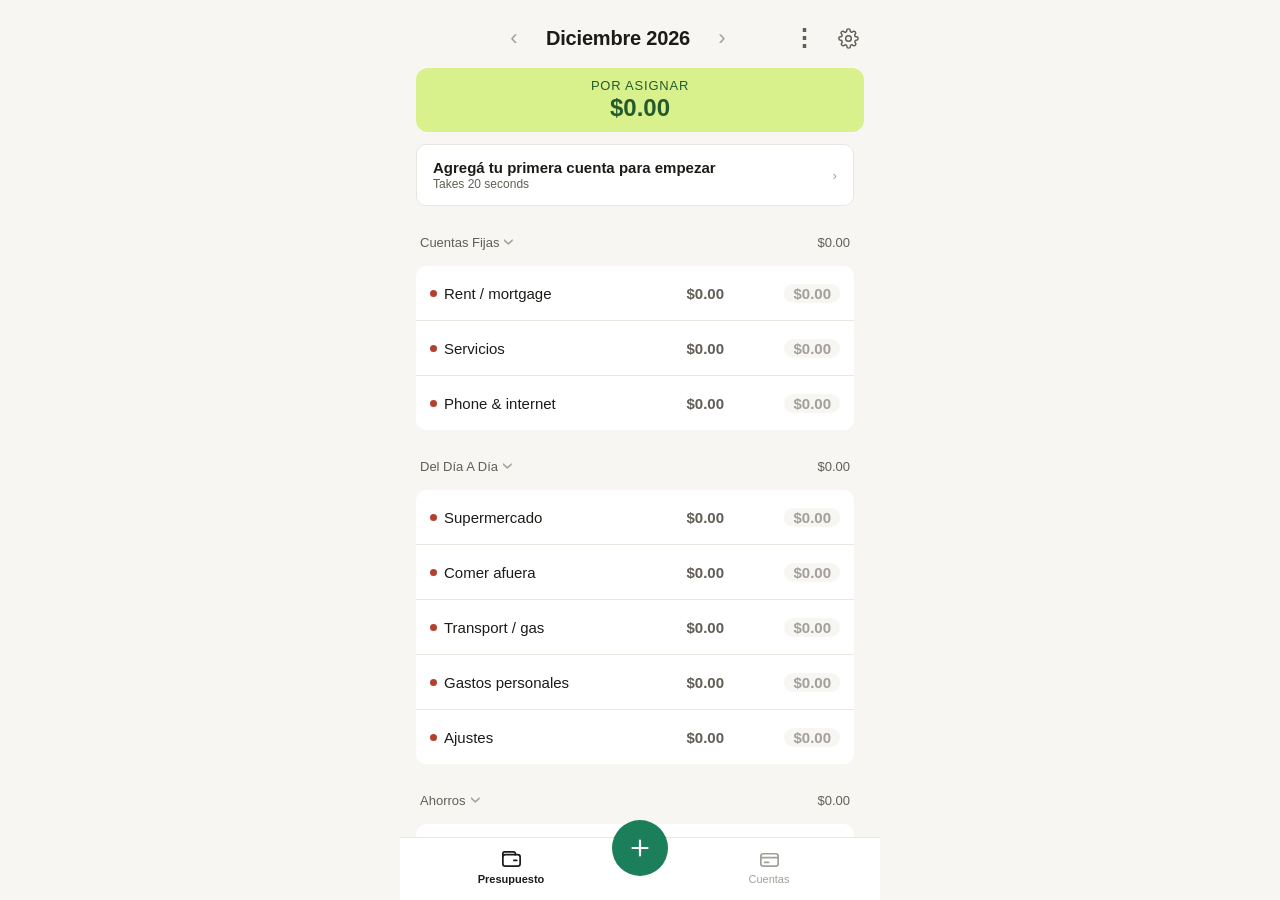
==== commit 3eca094b: "Add files via upload" ====
--- a/index.html
+++ b/index.html
@@ -46,8 +46,8 @@
 `)}function nt(i,l,s,c){this.failures=l,this.failedKeys=c,this.successCount=s,this.message=Jt(i,l)}function J(i,l){this.name="BulkError",this.failures=Object.keys(l).map(function(s){return l[s]}),this.failuresByPos=l,this.message=Jt(i,this.failures)}F(Ge).from(Error).extend({toString:function(){return this.name+": "+this.message}}),F(nt).from(Ge),F(J).from(Ge);var ce=_t.reduce(function(i,l){return i[l]=l+"Error",i},{}),Pe=Ge,ne=_t.reduce(function(i,l){var s=l+"Error";function c(d,h){this.name=s,d?typeof d=="string"?(this.message="".concat(d).concat(h?`
  `+h:""),this.inner=h||null):typeof d=="object"&&(this.message="".concat(d.name," ").concat(d.message),this.inner=d):(this.message=Zt[l]||s,this.inner=null)}return F(c).from(Pe),i[l]=c,i},{}),_e=(ne.Syntax=SyntaxError,ne.Type=TypeError,ne.Range=RangeError,je.reduce(function(i,l){return i[l+"Error"]=ne[l],i},{}));je=_t.reduce(function(i,l){return["Syntax","Type","Range"].indexOf(l)===-1&&(i[l+"Error"]=ne[l]),i},{});function ge(){}function lt(i){return i}function dm(i,l){return i==null||i===lt?l:function(s){return l(i(s))}}function Jn(i,l){return function(){i.apply(this,arguments),l.apply(this,arguments)}}function fm(i,l){return i===ge?l:function(){var s=i.apply(this,arguments),c=(s!==void 0&&(arguments[0]=s),this.onsuccess),d=this.onerror,h=(this.onsuccess=null,this.onerror=null,l.apply(this,arguments));return c&&(this.onsuccess=this.onsuccess?Jn(c,this.onsuccess):c),d&&(this.onerror=this.onerror?Jn(d,this.onerror):d),h!==void 0?h:s}}function pm(i,l){return i===ge?l:function(){i.apply(this,arguments);var s=this.onsuccess,c=this.onerror;this.onsuccess=this.onerror=null,l.apply(this,arguments),s&&(this.onsuccess=this.onsuccess?Jn(s,this.onsuccess):s),c&&(this.onerror=this.onerror?Jn(c,this.onerror):c)}}function hm(i,l){return i===ge?l:function(d){var c=i.apply(this,arguments),d=(m(d,c),this.onsuccess),h=this.onerror,v=(this.onsuccess=null,this.onerror=null,l.apply(this,arguments));return d&&(this.onsuccess=this.onsuccess?Jn(d,this.onsuccess):d),h&&(this.onerror=this.onerror?Jn(h,this.onerror):h),c===void 0?v===void 0?void 0:v:m(c,v)}}function mm(i,l){return i===ge?l:function(){return l.apply(this,arguments)!==!1&&i.apply(this,arguments)}}function ha(i,l){return i===ge?l:function(){var s=i.apply(this,arguments);if(s&&typeof s.then=="function"){for(var c=this,d=arguments.length,h=new Array(d);d--;)h[d]=arguments[d];return s.then(function(){return l.apply(c,h)})}return l.apply(this,arguments)}}je.ModifyError=nt,je.DexieError=Ge,je.BulkError=J;var en=typeof location<"u"&&/^(http|https):\/\/(localhost|127\.0\.0\.1)/.test(location.href);function Sc(i){en=i}var fi={},bc=100,pi=typeof Promise>"u"?[]:(_t=Promise.resolve(),typeof crypto<"u"&&crypto.subtle?[pi=crypto.subtle.digest("SHA-512",new Uint8Array([0])),g(pi),_t]:[_t,g(_t),_t]),_t=pi[0],Tr=pi[1],Tr=Tr&&Tr.then,er=_t&&_t.constructor,ma=!!pi[2],hi=function(i,l){mi.push([i,l]),wo&&(queueMicrotask(ym),wo=!1)},va=!0,wo=!0,tr=[],ko=[],ya=lt,cn={id:"global",global:!0,ref:0,unhandleds:[],onunhandled:ge,pgp:!1,env:{},finalize:ge},ue=cn,mi=[],nr=0,So=[];function re(i){if(typeof this!="object")throw new TypeError("Promises must be constructed via new");this._listeners=[],this._lib=!1;var l=this._PSD=ue;if(typeof i!="function"){if(i!==fi)throw new TypeError("Not a function");this._state=arguments[1],this._value=arguments[2],this._state===!1&&xa(this,this._value)}else this._state=null,this._value=null,++l.ref,function s(c,d){try{d(function(h){if(c._state===null){if(h===c)throw new TypeError("A promise cannot be resolved with itself.");var v=c._lib&&Cr();h&&typeof h.then=="function"?s(c,function(y,j){h instanceof re?h._then(y,j):h.then(y,j)}):(c._state=!0,c._value=h,Cc(c)),v&&jr()}},xa.bind(null,c))}catch(h){xa(c,h)}}(this,i)}var ga={get:function(){var i=ue,l=jo;function s(c,d){var h=this,v=!i.global&&(i!==ue||l!==jo),y=v&&!En(),j=new re(function(R,N){wa(h,new _c(Ec(c,i,v,y),Ec(d,i,v,y),R,N,i))});return this._consoleTask&&(j._consoleTask=this._consoleTask),j}return s.prototype=fi,s},set:function(i){M(this,"then",i&&i.prototype===fi?ga:{get:function(){return i},set:ga.set})}};function _c(i,l,s,c,d){this.onFulfilled=typeof i=="function"?i:null,this.onRejected=typeof l=="function"?l:null,this.resolve=s,this.reject=c,this.psd=d}function xa(i,l){var s,c;ko.push(l),i._state===null&&(s=i._lib&&Cr(),l=ya(l),i._state=!1,i._value=l,c=i,tr.some(function(d){return d._value===c._value})||tr.push(c),Cc(i),s)&&jr()}function Cc(i){var l=i._listeners;i._listeners=[];for(var s=0,c=l.length;s<c;++s)wa(i,l[s]);var d=i._PSD;--d.ref||d.finalize(),nr===0&&(++nr,hi(function(){--nr==0&&ka()},[]))}function wa(i,l){if(i._state===null)i._listeners.push(l);else{var s=i._state?l.onFulfilled:l.onRejected;if(s===null)return(i._state?l.resolve:l.reject)(i._value);++l.psd.ref,++nr,hi(vm,[s,i,l])}}function vm(i,l,s){try{var c,d=l._value;!l._state&&ko.length&&(ko=[]),c=en&&l._consoleTask?l._consoleTask.run(function(){return i(d)}):i(d),l._state||ko.indexOf(d)!==-1||(h=>{for(var v=tr.length;v;)if(tr[--v]._value===h._value)return tr.splice(v,1)})(l),s.resolve(c)}catch(h){s.reject(h)}finally{--nr==0&&ka(),--s.psd.ref||s.psd.finalize()}}function ym(){rr(cn,function(){Cr()&&jr()})}function Cr(){var i=va;return wo=va=!1,i}function jr(){var i,l,s;do for(;0<mi.length;)for(i=mi,mi=[],s=i.length,l=0;l<s;++l){var c=i[l];c[0].apply(null,c[1])}while(0<mi.length);wo=va=!0}function ka(){for(var i=tr,l=(tr=[],i.forEach(function(c){c._PSD.onunhandled.call(null,c._value,c)}),So.slice(0)),s=l.length;s;)l[--s]()}function bo(i){return new re(fi,!1,i)}function De(i,l){var s=ue;return function(){var c=Cr(),d=ue;try{return Nn(s,!0),i.apply(this,arguments)}catch(h){l&&l(h)}finally{Nn(d,!1),c&&jr()}}}b(re.prototype,{then:ga,_then:function(i,l){wa(this,new _c(null,null,i,l,ue))},catch:function(i){var l,s;return arguments.length===1?this.then(null,i):(l=i,s=arguments[1],typeof l=="function"?this.then(null,function(c){return(c instanceof l?s:bo)(c)}):this.then(null,function(c){return(c&&c.name===l?s:bo)(c)}))},finally:function(i){return this.then(function(l){return re.resolve(i()).then(function(){return l})},function(l){return re.resolve(i()).then(function(){return bo(l)})})},timeout:function(i,l){var s=this;return i<1/0?new re(function(c,d){var h=setTimeout(function(){return d(new ne.Timeout(l))},i);s.then(c,d).finally(clearTimeout.bind(null,h))}):this}}),typeof Symbol<"u"&&Symbol.toStringTag&&M(re.prototype,Symbol.toStringTag,"Dexie.Promise"),cn.env=jc(),b(re,{all:function(){var i=fe.apply(null,arguments).map(Eo);return new re(function(l,s){i.length===0&&l([]);var c=i.length;i.forEach(function(d,h){return re.resolve(d).then(function(v){i[h]=v,--c||l(i)},s)})})},resolve:function(i){return i instanceof re?i:i&&typeof i.then=="function"?new re(function(l,s){i.then(l,s)}):new re(fi,!0,i)},reject:bo,race:function(){var i=fe.apply(null,arguments).map(Eo);return new re(function(l,s){i.map(function(c){return re.resolve(c).then(l,s)})})},PSD:{get:function(){return ue},set:function(i){return ue=i}},totalEchoes:{get:function(){return jo}},newPSD:jn,usePSD:rr,scheduler:{get:function(){return hi},set:function(i){hi=i}},rejectionMapper:{get:function(){return ya},set:function(i){ya=i}},follow:function(i,l){return new re(function(s,c){return jn(function(d,h){var v=ue;v.unhandleds=[],v.onunhandled=h,v.finalize=Jn(function(){var y,j=this;y=function(){j.unhandleds.length===0?d():h(j.unhandleds[0])},So.push(function R(){y(),So.splice(So.indexOf(R),1)}),++nr,hi(function(){--nr==0&&ka()},[])},v.finalize),i()},l,s,c)})}}),er&&(er.allSettled&&M(re,"allSettled",function(){var i=fe.apply(null,arguments).map(Eo);return new re(function(l){i.length===0&&l([]);var s=i.length,c=new Array(s);i.forEach(function(d,h){return re.resolve(d).then(function(v){return c[h]={status:"fulfilled",value:v}},function(v){return c[h]={status:"rejected",reason:v}}).then(function(){return--s||l(c)})})})}),er.any&&typeof AggregateError<"u"&&M(re,"any",function(){var i=fe.apply(null,arguments).map(Eo);return new re(function(l,s){i.length===0&&s(new AggregateError([]));var c=i.length,d=new Array(c);i.forEach(function(h,v){return re.resolve(h).then(function(y){return l(y)},function(y){d[v]=y,--c||s(new AggregateError(d))})})})}),er.withResolvers)&&(re.withResolvers=er.withResolvers);var Xe={awaits:0,echoes:0,id:0},gm=0,_o=[],Co=0,jo=0,xm=0;function jn(i,v,s,c){var d=ue,h=Object.create(d),v=(h.parent=d,h.ref=0,h.global=!1,h.id=++xm,cn.env,h.env=ma?{Promise:re,PromiseProp:{value:re,configurable:!0,writable:!0},all:re.all,race:re.race,allSettled:re.allSettled,any:re.any,resolve:re.resolve,reject:re.reject}:{},v&&m(h,v),++d.ref,h.finalize=function(){--this.parent.ref||this.parent.finalize()},rr(h,i,s,c));return h.ref===0&&h.finalize(),v}function Er(){return Xe.id||(Xe.id=++gm),++Xe.awaits,Xe.echoes+=bc,Xe.id}function En(){return!!Xe.awaits&&(--Xe.awaits==0&&(Xe.id=0),Xe.echoes=Xe.awaits*bc,!0)}function Eo(i){return Xe.echoes&&i&&i.constructor===er?(Er(),i.then(function(l){return En(),l},function(l){return En(),Ke(l)})):i}function wm(){var i=_o[_o.length-1];_o.pop(),Nn(i,!1)}function Nn(i,l){var s,c,d=ue;(l?!Xe.echoes||Co++&&i===ue:!Co||--Co&&i===ue)||queueMicrotask(l?(function(h){++jo,Xe.echoes&&--Xe.echoes!=0||(Xe.echoes=Xe.awaits=Xe.id=0),_o.push(ue),Nn(h,!0)}).bind(null,i):wm),i!==ue&&(ue=i,d===cn&&(cn.env=jc()),ma)&&(s=cn.env.Promise,c=i.env,d.global||i.global)&&(Object.defineProperty(a,"Promise",c.PromiseProp),s.all=c.all,s.race=c.race,s.resolve=c.resolve,s.reject=c.reject,c.allSettled&&(s.allSettled=c.allSettled),c.any)&&(s.any=c.any)}function jc(){var i=a.Promise;return ma?{Promise:i,PromiseProp:Object.getOwnPropertyDescriptor(a,"Promise"),all:i.all,race:i.race,allSettled:i.allSettled,any:i.any,resolve:i.resolve,reject:i.reject}:{}}function rr(i,l,s,c,d){var h=ue;try{return Nn(i,!0),l(s,c,d)}finally{Nn(h,!1)}}function Ec(i,l,s,c){return typeof i!="function"?i:function(){var d=ue;s&&Er(),Nn(l,!0);try{return i.apply(this,arguments)}finally{Nn(d,!1),c&&queueMicrotask(En)}}}function Sa(i){Promise===er&&Xe.echoes===0?Co===0?i():enqueueNativeMicroTask(i):setTimeout(i,0)}(""+Tr).indexOf("[native code]")===-1&&(Er=En=ge);var Ke=re.reject,ir="￿",dn="Invalid key provided. Keys must be of type string, number, Date or Array<string | number | Date>.",Nc="String expected.",No="__dbnames",ba="readonly",_a="readwrite";function or(i,l){return i?l?function(){return i.apply(this,arguments)&&l.apply(this,arguments)}:i:l}var Ic={type:3,lower:-1/0,lowerOpen:!1,upper:[[]],upperOpen:!1};function Io(i){return typeof i!="string"||/\./.test(i)?function(l){return l}:function(l){return l[i]===void 0&&i in l&&delete(l=tt(l))[i],l}}function Pc(){throw ne.Type("Entity instances must never be new:ed. Instances are generated by the framework bypassing the constructor.")}function Se(i,l){try{var s=Tc(i),c=Tc(l);if(s!==c)return s==="Array"?1:c==="Array"?-1:s==="binary"?1:c==="binary"?-1:s==="string"?1:c==="string"?-1:s==="Date"?1:c!=="Date"?NaN:-1;switch(s){case"number":case"Date":case"string":return l<i?1:i<l?-1:0;case"binary":for(var d=Oc(i),h=Oc(l),v=d.length,y=h.length,j=v<y?v:y,R=0;R<j;++R)if(d[R]!==h[R])return d[R]<h[R]?-1:1;return v===y?0:v<y?-1:1;case"Array":for(var N=i,_=l,E=N.length,O=_.length,P=E<O?E:O,I=0;I<P;++I){var T=Se(N[I],_[I]);if(T!==0)return T}return E===O?0:E<O?-1:1}}catch{}return NaN}function Tc(i){var l=typeof i;return l=="object"&&(ArrayBuffer.isView(i)||(l=Cn(i))==="ArrayBuffer")?"binary":l}function Oc(i){return i instanceof Uint8Array?i:ArrayBuffer.isView(i)?new Uint8Array(i.buffer,i.byteOffset,i.byteLength):new Uint8Array(i)}function Po(i,l,s){var c=i.schema.yProps;return c?(l&&0<s.numFailures&&(l=l.filter(function(d,h){return!s.failures[h]})),Promise.all(c.map(function(d){return d=d.updatesTable,l?i.db.table(d).where("k").anyOf(l).delete():i.db.table(d).clear()})).then(function(){return s})):s}Ac.prototype.execute=function(i){var l=this["@@propmod"];if(l.add!==void 0){var s=l.add;if(f(s))return o(o([],f(i)?i:[],!0),s).sort();if(typeof s=="number")return(Number(i)||0)+s;if(typeof s=="bigint")try{return BigInt(i)+s}catch{return BigInt(0)+s}throw new TypeError("Invalid term ".concat(s))}if(l.remove!==void 0){var c=l.remove;if(f(c))return f(i)?i.filter(function(d){return!c.includes(d)}).sort():[];if(typeof c=="number")return Number(i)-c;if(typeof c=="bigint")try{return BigInt(i)-c}catch{return BigInt(0)-c}throw new TypeError("Invalid subtrahend ".concat(c))}return s=(s=l.replacePrefix)==null?void 0:s[0],s&&typeof i=="string"&&i.startsWith(s)?l.replacePrefix[1]+i.substring(s.length):i};var vi=Ac;function Ac(i){this["@@propmod"]=i}function Rc(i,l){for(var s=u(l),c=s.length,d=!1,h=0;h<c;++h){var v=s[h],y=l[v],j=$(i,v);y instanceof vi?(W(i,v,y.execute(j)),d=!0):j!==y&&(W(i,v,y),d=!0)}return d}Oe.prototype._trans=function(i,l,s){var c=this._tx||ue.trans,d=this.name,h=en&&typeof console<"u"&&console.createTask&&console.createTask("Dexie: ".concat(i==="readonly"?"read":"write"," ").concat(this.name));function v(R,N,_){if(_.schema[d])return l(_.idbtrans,_);throw new ne.NotFound("Table "+d+" not part of transaction")}var y=Cr();try{var j=c&&c.db._novip===this.db._novip?c===ue.trans?c._promise(i,v,s):jn(function(){return c._promise(i,v,s)},{trans:c,transless:ue.transless||ue}):function R(N,_,E,O){if(N.idbdb&&(N._state.openComplete||ue.letThrough||N._vip)){var P=N._createTransaction(_,E,N._dbSchema);try{P.create(),N._state.PR1398_maxLoop=3}catch(I){return I.name===ce.InvalidState&&N.isOpen()&&0<--N._state.PR1398_maxLoop?(console.warn("Dexie: Need to reopen db"),N.close({disableAutoOpen:!1}),N.open().then(function(){return R(N,_,E,O)})):Ke(I)}return P._promise(_,function(I,T){return jn(function(){return ue.trans=P,O(I,T,P)})}).then(function(I){if(_==="readwrite")try{P.idbtrans.commit()}catch{}return _==="readonly"?I:P._completion.then(function(){return I})})}if(N._state.openComplete)return Ke(new ne.DatabaseClosed(N._state.dbOpenError));if(!N._state.isBeingOpened){if(!N._state.autoOpen)return Ke(new ne.DatabaseClosed);N.open().catch(ge)}return N._state.dbReadyPromise.then(function(){return R(N,_,E,O)})}(this.db,i,[this.name],v);return h&&(j._consoleTask=h,j=j.catch(function(R){return console.trace(R),Ke(R)})),j}finally{y&&jr()}},Oe.prototype.get=function(i,l){var s=this;return i&&i.constructor===Object?this.where(i).first(l):i==null?Ke(new ne.Type("Invalid argument to Table.get()")):this._trans("readonly",function(c){return s.core.get({trans:c,key:i}).then(function(d){return s.hook.reading.fire(d)})}).then(l)},Oe.prototype.where=function(i){if(typeof i=="string")return new this.db.WhereClause(this,i);if(f(i))return new this.db.WhereClause(this,"[".concat(i.join("+"),"]"));var l=u(i);if(l.length===1)return this.where(l[0]).equals(i[l[0]]);var s=this.schema.indexes.concat(this.schema.primKey).filter(function(y){if(y.compound&&l.every(function(R){return 0<=y.keyPath.indexOf(R)})){for(var j=0;j<l.length;++j)if(l.indexOf(y.keyPath[j])===-1)return!1;return!0}return!1}).sort(function(y,j){return y.keyPath.length-j.keyPath.length})[0];if(s&&this.db._maxKey!==ir)return v=s.keyPath.slice(0,l.length),this.where(v).equals(v.map(function(y){return i[y]}));!s&&en&&console.warn("The query ".concat(JSON.stringify(i)," on ").concat(this.name," would benefit from a ")+"compound index [".concat(l.join("+"),"]"));var c=this.schema.idxByName;function d(y,j){return Se(y,j)===0}var v=l.reduce(function(N,j){var R=N[0],N=N[1],_=c[j],E=i[j];return[R||_,R||!_?or(N,_&&_.multi?function(O){return O=$(O,j),f(O)&&O.some(function(P){return d(E,P)})}:function(O){return d(E,$(O,j))}):N]},[null,null]),h=v[0],v=v[1];return h?this.where(h.name).equals(i[h.keyPath]).filter(v):s?this.filter(v):this.where(l).equals("")},Oe.prototype.filter=function(i){return this.toCollection().and(i)},Oe.prototype.count=function(i){return this.toCollection().count(i)},Oe.prototype.offset=function(i){return this.toCollection().offset(i)},Oe.prototype.limit=function(i){return this.toCollection().limit(i)},Oe.prototype.each=function(i){return this.toCollection().each(i)},Oe.prototype.toArray=function(i){return this.toCollection().toArray(i)},Oe.prototype.toCollection=function(){return new this.db.Collection(new this.db.WhereClause(this))},Oe.prototype.orderBy=function(i){return new this.db.Collection(new this.db.WhereClause(this,f(i)?"[".concat(i.join("+"),"]"):i))},Oe.prototype.reverse=function(){return this.toCollection().reverse()},Oe.prototype.mapToClass=function(i){for(var l=this.db,s=this.name,c=((this.schema.mappedClass=i).prototype instanceof Pc&&(i=(v=>{var y=N,j=v;if(typeof j!="function"&&j!==null)throw new TypeError("Class extends value "+String(j)+" is not a constructor or null");function R(){this.constructor=y}function N(){return v!==null&&v.apply(this,arguments)||this}return n(y,j),y.prototype=j===null?Object.create(j):(R.prototype=j.prototype,new R),Object.defineProperty(N.prototype,"db",{get:function(){return l},enumerable:!1,configurable:!0}),N.prototype.table=function(){return s},N})(i)),new Set),d=i.prototype;d;d=g(d))Object.getOwnPropertyNames(d).forEach(function(v){return c.add(v)});function h(v){if(!v)return v;var y,j=Object.create(i.prototype);for(y in v)if(!c.has(y))try{j[y]=v[y]}catch{}return j}return this.schema.readHook&&this.hook.reading.unsubscribe(this.schema.readHook),this.schema.readHook=h,this.hook("reading",h),i},Oe.prototype.defineClass=function(){return this.mapToClass(function(i){m(this,i)})},Oe.prototype.add=function(i,l){var s=this,c=this.schema.primKey,d=c.auto,h=c.keyPath,v=i;return h&&d&&(v=Io(h)(i)),this._trans("readwrite",function(y){return s.core.mutate({trans:y,type:"add",keys:l!=null?[l]:null,values:[v]})}).then(function(y){return y.numFailures?re.reject(y.failures[0]):y.lastResult}).then(function(y){if(h)try{W(i,h,y)}catch{}return y})},Oe.prototype.upsert=function(i,l){var s=this,c=this.schema.primKey.keyPath;return this._trans("readwrite",function(d){return s.core.get({trans:d,key:i}).then(function(h){var v=h??{};return Rc(v,l),c&&W(v,c,i),s.core.mutate({trans:d,type:"put",values:[v],keys:[i],upsert:!0,updates:{keys:[i],changeSpecs:[l]}}).then(function(y){return y.numFailures?re.reject(y.failures[0]):!!h})})})},Oe.prototype.update=function(i,l){return typeof i!="object"||f(i)?this.where(":id").equals(i).modify(l):(i=$(i,this.schema.primKey.keyPath))===void 0?Ke(new ne.InvalidArgument("Given object does not contain its primary key")):this.where(":id").equals(i).modify(l)},Oe.prototype.put=function(i,l){var s=this,c=this.schema.primKey,d=c.auto,h=c.keyPath,v=i;return h&&d&&(v=Io(h)(i)),this._trans("readwrite",function(y){return s.core.mutate({trans:y,type:"put",values:[v],keys:l!=null?[l]:null})}).then(function(y){return y.numFailures?re.reject(y.failures[0]):y.lastResult}).then(function(y){if(h)try{W(i,h,y)}catch{}return y})},Oe.prototype.delete=function(i){var l=this;return this._trans("readwrite",function(s){return l.core.mutate({trans:s,type:"delete",keys:[i]}).then(function(c){return Po(l,[i],c)}).then(function(c){return c.numFailures?re.reject(c.failures[0]):void 0})})},Oe.prototype.clear=function(){var i=this;return this._trans("readwrite",function(l){return i.core.mutate({trans:l,type:"deleteRange",range:Ic}).then(function(s){return Po(i,null,s)})}).then(function(l){return l.numFailures?re.reject(l.failures[0]):void 0})},Oe.prototype.bulkGet=function(i){var l=this;return this._trans("readonly",function(s){return l.core.getMany({keys:i,trans:s}).then(function(c){return c.map(function(d){return l.hook.reading.fire(d)})})})},Oe.prototype.bulkAdd=function(i,l,s){var c=this,d=Array.isArray(l)?l:void 0,h=(s=s||(d?void 0:l))?s.allKeys:void 0;return this._trans("readwrite",function(v){var y=c.schema.primKey,R=y.auto,y=y.keyPath;if(y&&d)throw new ne.InvalidArgument("bulkAdd(): keys argument invalid on tables with inbound keys");if(d&&d.length!==i.length)throw new ne.InvalidArgument("Arguments objects and keys must have the same length");var j=i.length,R=y&&R?i.map(Io(y)):i;return c.core.mutate({trans:v,type:"add",keys:d,values:R,wantResults:h}).then(function(N){var _=N.numFailures,E=N.failures;if(_===0)return h?N.results:N.lastResult;throw new J("".concat(c.name,".bulkAdd(): ").concat(_," of ").concat(j," operations failed"),E)})})},Oe.prototype.bulkPut=function(i,l,s){var c=this,d=Array.isArray(l)?l:void 0,h=(s=s||(d?void 0:l))?s.allKeys:void 0;return this._trans("readwrite",function(v){var y=c.schema.primKey,R=y.auto,y=y.keyPath;if(y&&d)throw new ne.InvalidArgument("bulkPut(): keys argument invalid on tables with inbound keys");if(d&&d.length!==i.length)throw new ne.InvalidArgument("Arguments objects and keys must have the same length");var j=i.length,R=y&&R?i.map(Io(y)):i;return c.core.mutate({trans:v,type:"put",keys:d,values:R,wantResults:h}).then(function(N){var _=N.numFailures,E=N.failures;if(_===0)return h?N.results:N.lastResult;throw new J("".concat(c.name,".bulkPut(): ").concat(_," of ").concat(j," operations failed"),E)})})},Oe.prototype.bulkUpdate=function(i){var l=this,s=this.core,c=i.map(function(v){return v.key}),d=i.map(function(v){return v.changes}),h=[];return this._trans("readwrite",function(v){return s.getMany({trans:v,keys:c,cache:"clone"}).then(function(y){var j=[],R=[],N=(i.forEach(function(_,E){var O=_.key,P=_.changes,I=y[E];if(I){for(var T=0,B=Object.keys(P);T<B.length;T++){var D=B[T],K=P[D];if(D===l.schema.primKey.keyPath){if(Se(K,O)!==0)throw new ne.Constraint("Cannot update primary key in bulkUpdate()")}else W(I,D,K)}h.push(E),j.push(O),R.push(I)}}),j.length);return s.mutate({trans:v,type:"put",keys:j,values:R,updates:{keys:c,changeSpecs:d}}).then(function(_){var E=_.numFailures,O=_.failures;if(E===0)return N;for(var P=0,I=Object.keys(O);P<I.length;P++){var T,B=I[P],D=h[Number(B)];D!=null&&(T=O[B],delete O[B],O[D]=T)}throw new J("".concat(l.name,".bulkUpdate(): ").concat(E," of ").concat(N," operations failed"),O)})})})},Oe.prototype.bulkDelete=function(i){var l=this,s=i.length;return this._trans("readwrite",function(c){return l.core.mutate({trans:c,type:"delete",keys:i}).then(function(d){return Po(l,i,d)})}).then(function(c){var d=c.numFailures,h=c.failures;if(d===0)return c.lastResult;throw new J("".concat(l.name,".bulkDelete(): ").concat(d," of ").concat(s," operations failed"),h)})};var zc=Oe;function Oe(){}function yi(i){function l(v,y){if(y){for(var j=arguments.length,R=new Array(j-1);--j;)R[j-1]=arguments[j];return s[v].subscribe.apply(null,R),i}if(typeof v=="string")return s[v]}var s={};l.addEventType=h;for(var c=1,d=arguments.length;c<d;++c)h(arguments[c]);return l;function h(v,y,j){var R,N;if(typeof v!="object")return y=y||mm,N={subscribers:[],fire:j=j||ge,subscribe:function(_){N.subscribers.indexOf(_)===-1&&(N.subscribers.push(_),N.fire=y(N.fire,_))},unsubscribe:function(_){N.subscribers=N.subscribers.filter(function(E){return E!==_}),N.fire=N.subscribers.reduce(y,j)}},s[v]=l[v]=N;u(R=v).forEach(function(_){var E=R[_];if(f(E))h(_,R[_][0],R[_][1]);else{if(E!=="asap")throw new ne.InvalidArgument("Invalid event config");var O=h(_,lt,function(){for(var P=arguments.length,I=new Array(P);P--;)I[P]=arguments[P];O.subscribers.forEach(function(T){z(function(){T.apply(null,I)})})})}})}}function gi(i,l){return F(l).from({prototype:i}),l}function Nr(i,l){return!(i.filter||i.algorithm||i.or)&&(l?i.justLimit:!i.replayFilter)}function Ca(i,l){i.filter=or(i.filter,l)}function ja(i,l,s){var c=i.replayFilter;i.replayFilter=c?function(){return or(c(),l())}:l,i.justLimit=s&&!c}function To(i,l){if(i.isPrimKey)return l.primaryKey;var s=l.getIndexByKeyPath(i.index);if(s)return s;throw new ne.Schema("KeyPath "+i.index+" on object store "+l.name+" is not indexed")}function Dc(i,l,s){var c=To(i,l.schema);return l.openCursor({trans:s,values:!i.keysOnly,reverse:i.dir==="prev",unique:!!i.unique,query:{index:c,range:i.range}})}function Oo(i,l,s,c){var d,h,v=i.replayFilter?or(i.filter,i.replayFilter()):i.filter;return i.or?(d={},h=function(y,j,R){var N,_;v&&!v(j,R,function(E){return j.stop(E)},function(E){return j.fail(E)})||((_=""+(N=j.primaryKey))=="[object ArrayBuffer]"&&(_=""+new Uint8Array(N)),S(d,_))||(d[_]=!0,l(y,j,R))},Promise.all([i.or._iterate(h,s),Bc(Dc(i,c,s),i.algorithm,h,!i.keysOnly&&i.valueMapper)])):Bc(Dc(i,c,s),or(i.algorithm,v),l,!i.keysOnly&&i.valueMapper)}function Bc(i,l,s,c){var d=De(c?function(h,v,y){return s(c(h),v,y)}:s);return i.then(function(h){if(h)return h.start(function(){var v=function(){return h.continue()};l&&!l(h,function(y){return v=y},function(y){h.stop(y),v=ge},function(y){h.fail(y),v=ge})||d(h.value,h,function(y){return v=y}),v()})})}Ce.prototype._read=function(i,l){var s=this._ctx;return s.error?s.table._trans(null,Ke.bind(null,s.error)):s.table._trans("readonly",i).then(l)},Ce.prototype._write=function(i){var l=this._ctx;return l.error?l.table._trans(null,Ke.bind(null,l.error)):l.table._trans("readwrite",i,"locked")},Ce.prototype._addAlgorithm=function(i){var l=this._ctx;l.algorithm=or(l.algorithm,i)},Ce.prototype._iterate=function(i,l){return Oo(this._ctx,i,l,this._ctx.table.core)},Ce.prototype.clone=function(i){var l=Object.create(this.constructor.prototype),s=Object.create(this._ctx);return i&&m(s,i),l._ctx=s,l},Ce.prototype.raw=function(){return this._ctx.valueMapper=null,this},Ce.prototype.each=function(i){var l=this._ctx;return this._read(function(s){return Oo(l,i,s,l.table.core)})},Ce.prototype.count=function(i){var l=this;return this._read(function(s){var c,d=l._ctx,h=d.table.core;return Nr(d,!0)?h.count({trans:s,query:{index:To(d,h.schema),range:d.range}}).then(function(v){return Math.min(v,d.limit)}):(c=0,Oo(d,function(){return++c,!1},s,h).then(function(){return c}))}).then(i)},Ce.prototype.sortBy=function(i,l){var s=i.split(".").reverse(),c=s[0],d=s.length-1;function h(j,R){return R?h(j[s[R]],R-1):j[c]}var v=this._ctx.dir==="next"?1:-1;function y(j,R){return Se(h(j,d),h(R,d))*v}return this.toArray(function(j){return j.slice().sort(y)}).then(l)},Ce.prototype.toArray=function(i){var l=this;return this._read(function(s){var c,d,h,v=l._ctx;return Nr(v,!0)&&0<v.limit?(c=v.valueMapper,d=To(v,v.table.core.schema),v.table.core.query({trans:s,limit:v.limit,values:!0,direction:v.dir==="prev"?"prev":void 0,query:{index:d,range:v.range}}).then(function(y){return y=y.result,c?y.map(c):y})):(h=[],Oo(v,function(y){return h.push(y)},s,v.table.core).then(function(){return h}))},i)},Ce.prototype.offset=function(i){var l=this._ctx;return i<=0||(l.offset+=i,Nr(l)?ja(l,function(){var s=i;return function(c,d){return s===0||(s===1?--s:d(function(){c.advance(s),s=0}),!1)}}):ja(l,function(){var s=i;return function(){return--s<0}})),this},Ce.prototype.limit=function(i){return this._ctx.limit=Math.min(this._ctx.limit,i),ja(this._ctx,function(){var l=i;return function(s,c,d){return--l<=0&&c(d),0<=l}},!0),this},Ce.prototype.until=function(i,l){return Ca(this._ctx,function(s,c,d){return!i(s.value)||(c(d),l)}),this},Ce.prototype.first=function(i){return this.limit(1).toArray(function(l){return l[0]}).then(i)},Ce.prototype.last=function(i){return this.reverse().first(i)},Ce.prototype.filter=function(i){var l;return Ca(this._ctx,function(s){return i(s.value)}),(l=this._ctx).isMatch=or(l.isMatch,i),this},Ce.prototype.and=function(i){return this.filter(i)},Ce.prototype.or=function(i){return new this.db.WhereClause(this._ctx.table,i,this)},Ce.prototype.reverse=function(){return this._ctx.dir=this._ctx.dir==="prev"?"next":"prev",this._ondirectionchange&&this._ondirectionchange(this._ctx.dir),this},Ce.prototype.desc=function(){return this.reverse()},Ce.prototype.eachKey=function(i){var l=this._ctx;return l.keysOnly=!l.isMatch,this.each(function(s,c){i(c.key,c)})},Ce.prototype.eachUniqueKey=function(i){return this._ctx.unique="unique",this.eachKey(i)},Ce.prototype.eachPrimaryKey=function(i){var l=this._ctx;return l.keysOnly=!l.isMatch,this.each(function(s,c){i(c.primaryKey,c)})},Ce.prototype.keys=function(i){var l=this._ctx,s=(l.keysOnly=!l.isMatch,[]);return this.each(function(c,d){s.push(d.key)}).then(function(){return s}).then(i)},Ce.prototype.primaryKeys=function(i){var l=this._ctx;if(Nr(l,!0)&&0<l.limit)return this._read(function(c){var d=To(l,l.table.core.schema);return l.table.core.query({trans:c,values:!1,limit:l.limit,direction:l.dir==="prev"?"prev":void 0,query:{index:d,range:l.range}})}).then(function(c){return c.result}).then(i);l.keysOnly=!l.isMatch;var s=[];return this.each(function(c,d){s.push(d.primaryKey)}).then(function(){return s}).then(i)},Ce.prototype.uniqueKeys=function(i){return this._ctx.unique="unique",this.keys(i)},Ce.prototype.firstKey=function(i){return this.limit(1).keys(function(l){return l[0]}).then(i)},Ce.prototype.lastKey=function(i){return this.reverse().firstKey(i)},Ce.prototype.distinct=function(){var i,l=this._ctx,l=l.index&&l.table.schema.idxByName[l.index];return l&&l.multi&&(i={},Ca(this._ctx,function(c){var c=c.primaryKey.toString(),d=S(i,c);return i[c]=!0,!d})),this},Ce.prototype.modify=function(i){var l=this,s=this._ctx;return this._write(function(c){function d(I,T){var B=T.failures;E+=I-T.numFailures;for(var D=0,K=u(B);D<K.length;D++){var H=K[D];_.push(B[H])}}var h=typeof i=="function"?i:function(I){return Rc(I,i)},v=s.table.core,N=v.schema.primaryKey,y=N.outbound,j=N.extractKey,R=200,N=l.db._options.modifyChunkSize,_=(N&&(R=typeof N=="object"?N[v.name]||N["*"]||200:N),[]),E=0,O=[],P=i===Mc;return l.clone().primaryKeys().then(function(I){function T(D){var K=Math.min(R,I.length-D),H=I.slice(D,D+K);return(P?Promise.resolve([]):v.getMany({trans:c,keys:H,cache:"immutable"})).then(function(V){var X=[],Y=[],ie=y?[]:null,G=P?H:[];if(!P)for(var le=0;le<K;++le){var U=V[le],pe={value:tt(U),primKey:I[D+le]};h.call(pe,pe.value,pe)!==!1&&(pe.value==null?G.push(I[D+le]):y||Se(j(U),j(pe.value))===0?(Y.push(pe.value),y&&ie.push(I[D+le])):(G.push(I[D+le]),X.push(pe.value)))}return Promise.resolve(0<X.length&&v.mutate({trans:c,type:"add",values:X}).then(function(he){for(var xe in he.failures)G.splice(parseInt(xe),1);d(X.length,he)})).then(function(){return(0<Y.length||B&&typeof i=="object")&&v.mutate({trans:c,type:"put",keys:ie,values:Y,criteria:B,changeSpec:typeof i!="function"&&i,isAdditionalChunk:0<D}).then(function(he){return d(Y.length,he)})}).then(function(){return(0<G.length||B&&P)&&v.mutate({trans:c,type:"delete",keys:G,criteria:B,isAdditionalChunk:0<D}).then(function(he){return Po(s.table,G,he)}).then(function(he){return d(G.length,he)})}).then(function(){return I.length>D+K&&T(D+R)})})}var B=Nr(s)&&s.limit===1/0&&(typeof i!="function"||P)&&{index:s.index,range:s.range};return T(0).then(function(){if(0<_.length)throw new nt("Error modifying one or more objects",_,E,O);return I.length})})})},Ce.prototype.delete=function(){var i=this._ctx,l=i.range;return!Nr(i)||i.table.schema.yProps||!i.isPrimKey&&l.type!==3?this.modify(Mc):this._write(function(s){var c=i.table.core.schema.primaryKey,d=l;return i.table.core.count({trans:s,query:{index:c,range:d}}).then(function(h){return i.table.core.mutate({trans:s,type:"deleteRange",range:d}).then(function(j){var y=j.failures,j=j.numFailures;if(j)throw new nt("Could not delete some values",Object.keys(y).map(function(R){return y[R]}),h-j);return h-j})})})};var km=Ce;function Ce(){}var Mc=function(i,l){return l.value=null};function Sm(i,l){return i<l?-1:i===l?0:1}function bm(i,l){return l<i?-1:i===l?0:1}function Ct(i,l,s){return i=i instanceof Fc?new i.Collection(i):i,i._ctx.error=new(s||TypeError)(l),i}function Ir(i){return new i.Collection(i,function(){return Lc("")}).limit(0)}function Ao(O,l,s,c){var d,h,v,y,j,R,N,_=s.length;if(!s.every(function(I){return typeof I=="string"}))return Ct(O,Nc);function E(I){d=I==="next"?function(B){return B.toUpperCase()}:function(B){return B.toLowerCase()},h=I==="next"?function(B){return B.toLowerCase()}:function(B){return B.toUpperCase()},v=I==="next"?Sm:bm;var T=s.map(function(B){return{lower:h(B),upper:d(B)}}).sort(function(B,D){return v(B.lower,D.lower)});y=T.map(function(B){return B.upper}),j=T.map(function(B){return B.lower}),N=(R=I)==="next"?"":c}E("next");var O=new O.Collection(O,function(){return In(y[0],j[_-1]+c)}),P=(O._ondirectionchange=function(I){E(I)},0);return O._addAlgorithm(function(I,T,B){var D=I.key;if(typeof D=="string"){var K=h(D);if(l(K,j,P))return!0;for(var H=null,V=P;V<_;++V){var X=((Y,ie,G,le,U,pe)=>{for(var he=Math.min(Y.length,le.length),xe=-1,ke=0;ke<he;++ke){var jt=ie[ke];if(jt!==le[ke])return U(Y[ke],G[ke])<0?Y.substr(0,ke)+G[ke]+G.substr(ke+1):U(Y[ke],le[ke])<0?Y.substr(0,ke)+le[ke]+G.substr(ke+1):0<=xe?Y.substr(0,xe)+ie[xe]+G.substr(xe+1):null;U(Y[ke],jt)<0&&(xe=ke)}return he<le.length&&pe==="next"?Y+G.substr(Y.length):he<Y.length&&pe==="prev"?Y.substr(0,G.length):xe<0?null:Y.substr(0,xe)+le[xe]+G.substr(xe+1)})(D,K,y[V],j[V],v,R);X===null&&H===null?P=V+1:(H===null||0<v(H,X))&&(H=X)}T(H!==null?function(){I.continue(H+N)}:B)}return!1}),O}function In(i,l,s,c){return{type:2,lower:i,upper:l,lowerOpen:s,upperOpen:c}}function Lc(i){return{type:1,lower:i,upper:i}}Object.defineProperty(Ze.prototype,"Collection",{get:function(){return this._ctx.table.db.Collection},enumerable:!1,configurable:!0}),Ze.prototype.between=function(i,l,s,c){s=s!==!1,c=c===!0;try{return 0<this._cmp(i,l)||this._cmp(i,l)===0&&(s||c)&&(!s||!c)?Ir(this):new this.Collection(this,function(){return In(i,l,!s,!c)})}catch{return Ct(this,dn)}},Ze.prototype.equals=function(i){return i==null?Ct(this,dn):new this.Collection(this,function(){return Lc(i)})},Ze.prototype.above=function(i){return i==null?Ct(this,dn):new this.Collection(this,function(){return In(i,void 0,!0)})},Ze.prototype.aboveOrEqual=function(i){return i==null?Ct(this,dn):new this.Collection(this,function(){return In(i,void 0,!1)})},Ze.prototype.below=function(i){return i==null?Ct(this,dn):new this.Collection(this,function(){return In(void 0,i,!1,!0)})},Ze.prototype.belowOrEqual=function(i){return i==null?Ct(this,dn):new this.Collection(this,function(){return In(void 0,i)})},Ze.prototype.startsWith=function(i){return typeof i!="string"?Ct(this,Nc):this.between(i,i+ir,!0,!0)},Ze.prototype.startsWithIgnoreCase=function(i){return i===""?this.startsWith(i):Ao(this,function(l,s){return l.indexOf(s[0])===0},[i],ir)},Ze.prototype.equalsIgnoreCase=function(i){return Ao(this,function(l,s){return l===s[0]},[i],"")},Ze.prototype.anyOfIgnoreCase=function(){var i=fe.apply(de,arguments);return i.length===0?Ir(this):Ao(this,function(l,s){return s.indexOf(l)!==-1},i,"")},Ze.prototype.startsWithAnyOfIgnoreCase=function(){var i=fe.apply(de,arguments);return i.length===0?Ir(this):Ao(this,function(l,s){return s.some(function(c){return l.indexOf(c)===0})},i,ir)},Ze.prototype.anyOf=function(){var i,l,s=this,c=fe.apply(de,arguments),d=this._cmp;try{c.sort(d)}catch{return Ct(this,dn)}return c.length===0?Ir(this):((i=new this.Collection(this,function(){return In(c[0],c[c.length-1])}))._ondirectionchange=function(h){d=h==="next"?s._ascending:s._descending,c.sort(d)},l=0,i._addAlgorithm(function(h,v,y){for(var j=h.key;0<d(j,c[l]);)if(++l===c.length)return v(y),!1;return d(j,c[l])===0||(v(function(){h.continue(c[l])}),!1)}),i)},Ze.prototype.notEqual=function(i){return this.inAnyRange([[-1/0,i],[i,this.db._maxKey]],{includeLowers:!1,includeUppers:!1})},Ze.prototype.noneOf=function(){var i=fe.apply(de,arguments);if(i.length===0)return new this.Collection(this);try{i.sort(this._ascending)}catch{return Ct(this,dn)}var l=i.reduce(function(s,c){return s?s.concat([[s[s.length-1][1],c]]):[[-1/0,c]]},null);return l.push([i[i.length-1],this.db._maxKey]),this.inAnyRange(l,{includeLowers:!1,includeUppers:!1})},Ze.prototype.inAnyRange=function(i,B){var s=this,c=this._cmp,d=this._ascending,h=this._descending,v=this._min,y=this._max;if(i.length===0)return Ir(this);if(!i.every(function(D){return D[0]!==void 0&&D[1]!==void 0&&d(D[0],D[1])<=0}))return Ct(this,"First argument to inAnyRange() must be an Array of two-value Arrays [lower,upper] where upper must not be lower than lower",ne.InvalidArgument);var j=!B||B.includeLowers!==!1,R=B&&B.includeUppers===!0,N,_=d;function E(D,K){return _(D[0],K[0])}try{(N=i.reduce(function(D,K){for(var H=0,V=D.length;H<V;++H){var X=D[H];if(c(K[0],X[1])<0&&0<c(K[1],X[0])){X[0]=v(X[0],K[0]),X[1]=y(X[1],K[1]);break}}return H===V&&D.push(K),D},[])).sort(E)}catch{return Ct(this,dn)}var O=0,P=R?function(D){return 0<d(D,N[O][1])}:function(D){return 0<=d(D,N[O][1])},I=j?function(D){return 0<h(D,N[O][0])}:function(D){return 0<=h(D,N[O][0])},T=P,B=new this.Collection(this,function(){return In(N[0][0],N[N.length-1][1],!j,!R)});return B._ondirectionchange=function(D){_=D==="next"?(T=P,d):(T=I,h),N.sort(E)},B._addAlgorithm(function(D,K,H){for(var V,X=D.key;T(X);)if(++O===N.length)return K(H),!1;return!P(V=X)&&!I(V)||(s._cmp(X,N[O][1])===0||s._cmp(X,N[O][0])===0||K(function(){_===d?D.continue(N[O][0]):D.continue(N[O][1])}),!1)}),B},Ze.prototype.startsWithAnyOf=function(){var i=fe.apply(de,arguments);return i.every(function(l){return typeof l=="string"})?i.length===0?Ir(this):this.inAnyRange(i.map(function(l){return[l,l+ir]})):Ct(this,"startsWithAnyOf() only works with strings")};var Fc=Ze;function Ze(){}function Kt(i){return De(function(l){return xi(l),i(l.target.error),!1})}function xi(i){i.stopPropagation&&i.stopPropagation(),i.preventDefault&&i.preventDefault()}var Ro="storagemutated",Ea="x-storagemutated-1",Pn=yi(null,Ro),_m=(tn.prototype._lock=function(){return A(!ue.global),++this._reculock,this._reculock!==1||ue.global||(ue.lockOwnerFor=this),this},tn.prototype._unlock=function(){if(A(!ue.global),--this._reculock==0)for(ue.global||(ue.lockOwnerFor=null);0<this._blockedFuncs.length&&!this._locked();){var i=this._blockedFuncs.shift();try{rr(i[1],i[0])}catch{}}return this},tn.prototype._locked=function(){return this._reculock&&ue.lockOwnerFor!==this},tn.prototype.create=function(i){var l=this;if(this.mode){var s=this.db.idbdb,c=this.db._state.dbOpenError;if(A(!this.idbtrans),!i&&!s)switch(c&&c.name){case"DatabaseClosedError":throw new ne.DatabaseClosed(c);case"MissingAPIError":throw new ne.MissingAPI(c.message,c);default:throw new ne.OpenFailed(c)}if(!this.active)throw new ne.TransactionInactive;A(this._completion._state===null),(i=this.idbtrans=i||(this.db.core||s).transaction(this.storeNames,this.mode,{durability:this.chromeTransactionDurability})).onerror=De(function(d){xi(d),l._reject(i.error)}),i.onabort=De(function(d){xi(d),l.active&&l._reject(new ne.Abort(i.error)),l.active=!1,l.on("abort").fire(d)}),i.oncomplete=De(function(){l.active=!1,l._resolve(),"mutatedParts"in i&&Pn.storagemutated.fire(i.mutatedParts)})}return this},tn.prototype._promise=function(i,l,s){var c,d=this;return i==="readwrite"&&this.mode!=="readwrite"?Ke(new ne.ReadOnly("Transaction is readonly")):this.active?this._locked()?new re(function(h,v){d._blockedFuncs.push([function(){d._promise(i,l,s).then(h,v)},ue])}):s?jn(function(){var h=new re(function(v,y){d._lock();var j=l(v,y,d);j&&j.then&&j.then(v,y)});return h.finally(function(){return d._unlock()}),h._lib=!0,h}):((c=new re(function(h,v){var y=l(h,v,d);y&&y.then&&y.then(h,v)}))._lib=!0,c):Ke(new ne.TransactionInactive)},tn.prototype._root=function(){return this.parent?this.parent._root():this},tn.prototype.waitFor=function(i){var l,s=this._root(),c=re.resolve(i),d=(s._waitingFor?s._waitingFor=s._waitingFor.then(function(){return c}):(s._waitingFor=c,s._waitingQueue=[],l=s.idbtrans.objectStore(s.storeNames[0]),function h(){for(++s._spinCount;s._waitingQueue.length;)s._waitingQueue.shift()();s._waitingFor&&(l.get(-1/0).onsuccess=h)}()),s._waitingFor);return new re(function(h,v){c.then(function(y){return s._waitingQueue.push(De(h.bind(null,y)))},function(y){return s._waitingQueue.push(De(v.bind(null,y)))}).finally(function(){s._waitingFor===d&&(s._waitingFor=null)})})},tn.prototype.abort=function(){this.active&&(this.active=!1,this.idbtrans&&this.idbtrans.abort(),this._reject(new ne.Abort))},tn.prototype.table=function(i){var l=this._memoizedTables||(this._memoizedTables={});if(S(l,i))return l[i];var s=this.schema[i];if(s)return(s=new this.db.Table(i,s,this)).core=this.db.core.table(i),l[i]=s;throw new ne.NotFound("Table "+i+" not part of transaction")},tn);function tn(){}function Na(i,l,s,c,d,h,v,y){return{name:i,keyPath:l,unique:s,multi:c,auto:d,compound:h,src:(s&&!v?"&":"")+(c?"*":"")+(d?"++":"")+$c(l),type:y}}function $c(i){return typeof i=="string"?i:i?"["+[].join.call(i,"+")+"]":""}function Ia(i,l,s){return{name:i,primKey:l,indexes:s,mappedClass:null,idxByName:(c=function(d){return[d.name,d]},s.reduce(function(d,h,v){return h=c(h,v),h&&(d[h[0]]=h[1]),d},{}))};var c}var wi=function(i){try{return i.only([[]]),wi=function(){return[[]]},[[]]}catch{return wi=function(){return ir},ir}};function Pa(i){return i==null?function(){}:typeof i=="string"?(l=i).split(".").length===1?function(s){return s[l]}:function(s){return $(s,l)}:function(s){return $(s,i)};var l}function Kc(i){return[].slice.call(i)}var Cm=0;function ki(i){return i==null?":id":typeof i=="string"?i:"[".concat(i.join("+"),"]")}function jm(i,l,v){function c(T){if(T.type===3)return null;if(T.type===4)throw new Error("Cannot convert never type to IDBKeyRange");var O=T.lower,P=T.upper,I=T.lowerOpen,T=T.upperOpen;return O===void 0?P===void 0?null:l.upperBound(P,!!T):P===void 0?l.lowerBound(O,!!I):l.bound(O,P,!!I,!!T)}function d(E){var O,P,I=E.name;return{name:I,schema:E,mutate:function(T){var B=T.trans,D=T.type,K=T.keys,H=T.values,V=T.range;return new Promise(function(X,Y){X=De(X);var ie=B.objectStore(I),G=ie.keyPath==null,le=D==="put"||D==="add";if(!le&&D!=="delete"&&D!=="deleteRange")throw new Error("Invalid operation type: "+D);var U,pe=(K||H||{length:1}).length;if(K&&H&&K.length!==H.length)throw new Error("Given keys array must have same length as given values array.");if(pe===0)return X({numFailures:0,failures:{},results:[],lastResult:void 0});function he(ht){++jt,xi(ht)}var xe=[],ke=[],jt=0;if(D==="deleteRange"){if(V.type===4)return X({numFailures:jt,failures:ke,results:[],lastResult:void 0});V.type===3?xe.push(U=ie.clear()):xe.push(U=ie.delete(c(V)))}else{var G=le?G?[H,K]:[H,null]:[K,null],ve=G[0],st=G[1];if(le)for(var ut=0;ut<pe;++ut)xe.push(U=st&&st[ut]!==void 0?ie[D](ve[ut],st[ut]):ie[D](ve[ut])),U.onerror=he;else for(ut=0;ut<pe;++ut)xe.push(U=ie[D](ve[ut])),U.onerror=he}function Vo(ht){ht=ht.target.result,xe.forEach(function(sr,Ya){return sr.error!=null&&(ke[Ya]=sr.error)}),X({numFailures:jt,failures:ke,results:D==="delete"?K:xe.map(function(sr){return sr.result}),lastResult:ht})}U.onerror=function(ht){he(ht),Vo(ht)},U.onsuccess=Vo})},getMany:function(T){var B=T.trans,D=T.keys;return new Promise(function(K,H){K=De(K);for(var V,X=B.objectStore(I),Y=D.length,ie=new Array(Y),G=0,le=0,U=function(xe){xe=xe.target,ie[xe._pos]=xe.result,++le===G&&K(ie)},pe=Kt(H),he=0;he<Y;++he)D[he]!=null&&((V=X.get(D[he]))._pos=he,V.onsuccess=U,V.onerror=pe,++G);G===0&&K(ie)})},get:function(T){var B=T.trans,D=T.key;return new Promise(function(K,H){K=De(K);var V=B.objectStore(I).get(D);V.onsuccess=function(X){return K(X.target.result)},V.onerror=Kt(H)})},query:(O=j,P=R,function(T){return new Promise(function(B,D){B=De(B);var K,H,V,X,pe=T.trans,Y=T.values,ie=T.limit,U=T.query,G=(G=T.direction)!=null?G:"next",le=ie===1/0?void 0:ie,he=U.index,U=U.range,pe=pe.objectStore(I),pe=he.isPrimaryKey?pe:pe.index(he.name),he=c(U);if(ie===0)return B({result:[]});P?(U={query:he,count:le,direction:G},(K=Y?pe.getAll(U):pe.getAllKeys(U)).onsuccess=function(xe){return B({result:xe.target.result})},K.onerror=Kt(D)):O&&G==="next"?((K=Y?pe.getAll(he,le):pe.getAllKeys(he,le)).onsuccess=function(xe){return B({result:xe.target.result})},K.onerror=Kt(D)):(H=0,V=!Y&&"openKeyCursor"in pe?pe.openKeyCursor(he,G):pe.openCursor(he,G),X=[],V.onsuccess=function(){var xe=V.result;return!xe||(X.push(Y?xe.value:xe.primaryKey),++H===ie)?B({result:X}):void xe.continue()},V.onerror=Kt(D))})}),openCursor:function(T){var B=T.trans,D=T.values,K=T.query,H=T.reverse,V=T.unique;return new Promise(function(X,Y){X=De(X);var le=K.index,ie=K.range,G=B.objectStore(I),G=le.isPrimaryKey?G:G.index(le.name),le=H?V?"prevunique":"prev":V?"nextunique":"next",U=!D&&"openKeyCursor"in G?G.openKeyCursor(c(ie),le):G.openCursor(c(ie),le);U.onerror=Kt(Y),U.onsuccess=De(function(pe){var he,xe,ke,jt,ve=U.result;ve?(ve.___id=++Cm,ve.done=!1,he=ve.continue.bind(ve),xe=(xe=ve.continuePrimaryKey)&&xe.bind(ve),ke=ve.advance.bind(ve),jt=function(){throw new Error("Cursor not stopped")},ve.trans=B,ve.stop=ve.continue=ve.continuePrimaryKey=ve.advance=function(){throw new Error("Cursor not started")},ve.fail=De(Y),ve.next=function(){var st=this,ut=1;return this.start(function(){return ut--?st.continue():st.stop()}).then(function(){return st})},ve.start=function(st){function ut(){if(U.result)try{st()}catch(ht){ve.fail(ht)}else ve.done=!0,ve.start=function(){throw new Error("Cursor behind last entry")},ve.stop()}var Vo=new Promise(function(ht,sr){ht=De(ht),U.onerror=Kt(sr),ve.fail=sr,ve.stop=function(Ya){ve.stop=ve.continue=ve.continuePrimaryKey=ve.advance=jt,ht(Ya)}});return U.onsuccess=De(function(ht){U.onsuccess=ut,ut()}),ve.continue=he,ve.continuePrimaryKey=xe,ve.advance=ke,ut(),Vo},X(ve)):X(null)},Y)})},count:function(T){var B=T.query,D=T.trans,K=B.index,H=B.range;return new Promise(function(V,X){var Y=D.objectStore(I),Y=K.isPrimaryKey?Y:Y.index(K.name),ie=c(H),ie=ie?Y.count(ie):Y.count();ie.onsuccess=De(function(G){return V(G.target.result)}),ie.onerror=Kt(X)})}}}h=v,y=Kc((v=i).objectStoreNames),N=0<y.length?h.objectStore(y[0]):{};var h,v={schema:{name:v.name,tables:y.map(function(E){return h.objectStore(E)}).map(function(E){var O=E.keyPath,P=E.autoIncrement,T=f(O),I={},T={name:E.name,primaryKey:{name:null,isPrimaryKey:!0,outbound:O==null,compound:T,keyPath:O,autoIncrement:P,unique:!0,extractKey:Pa(O)},indexes:Kc(E.indexNames).map(function(B){return E.index(B)}).map(function(H){var V=H.name,D=H.unique,K=H.multiEntry,H=H.keyPath,V={name:V,compound:f(H),keyPath:H,unique:D,multiEntry:K,extractKey:Pa(H)};return I[ki(H)]=V}),getIndexByKeyPath:function(B){return I[ki(B)]}};return I[":id"]=T.primaryKey,O!=null&&(I[ki(O)]=T.primaryKey),T})},hasGetAll:0<y.length&&"getAll"in N&&!(typeof navigator<"u"&&/Safari/.test(navigator.userAgent)&&!/(Chrome\/|Edge\/)/.test(navigator.userAgent)&&[].concat(navigator.userAgent.match(/Safari\/(\d*)/))[1]<604),hasIdb3Features:"getAllRecords"in N},y=v.schema,j=v.hasGetAll,R=v.hasIdb3Features,N=y.tables.map(d),_={};return N.forEach(function(E){return _[E.name]=E}),{stack:"dbcore",transaction:i.transaction.bind(i),table:function(E){if(_[E])return _[E];throw new Error("Table '".concat(E,"' not found"))},MIN_KEY:-1/0,MAX_KEY:wi(l),schema:y}}function Em(i,l,s,c){return s=s.IDBKeyRange,l=jm(l,s,c),{dbcore:i.dbcore.reduce(function(d,h){return h=h.create,r(r({},d),h(d))},l)}}function zo(i,l){var s=l.db,s=Em(i._middlewares,s,i._deps,l);i.core=s.dbcore,i.tables.forEach(function(c){var d=c.name;i.core.schema.tables.some(function(h){return h.name===d})&&(c.core=i.core.table(d),i[d]instanceof i.Table)&&(i[d].core=c.core)})}function Do(i,l,s,c){s.forEach(function(d){var h=c[d];l.forEach(function(v){var y=function j(R,N){return ae(R,N)||(R=g(R))&&j(R,N)}(v,d);(!y||"value"in y&&y.value===void 0)&&(v===i.Transaction.prototype||v instanceof i.Transaction?M(v,d,{get:function(){return this.table(d)},set:function(j){L(this,d,{value:j,writable:!0,configurable:!0,enumerable:!0})}}):v[d]=new i.Table(d,h))})})}function Ta(i,l){l.forEach(function(s){for(var c in s)s[c]instanceof i.Table&&delete s[c]})}function Nm(i,l){return i._cfg.version-l._cfg.version}function Im(i,l,s,c){var d=i._dbSchema,h=(s.objectStoreNames.contains("$meta")&&!d.$meta&&(d.$meta=Ia("$meta",Hc("")[0],[]),i._storeNames.push("$meta")),i._createTransaction("readwrite",i._storeNames,d)),v=(h.create(s),h._completion.catch(c),h._reject.bind(h)),y=ue.transless||ue;jn(function(){if(ue.trans=h,ue.transless=y,l!==0)return zo(i,s),R=l,((j=h).storeNames.includes("$meta")?j.table("$meta").get("version").then(function(N){return N??R}):re.resolve(R)).then(function(T){var _=i,E=T,O=h,P=s,I=[],T=_._versions,B=_._dbSchema=Mo(0,_.idbdb,P);return(T=T.filter(function(D){return D._cfg.version>=E})).length===0?re.resolve():(T.forEach(function(D){I.push(function(){var K,H,V,X=B,Y=D._cfg.dbschema,ie=(Lo(_,X,P),Lo(_,Y,P),B=_._dbSchema=Y,Oa(X,Y)),G=(ie.add.forEach(function(le){Aa(P,le[0],le[1].primKey,le[1].indexes)}),ie.change.forEach(function(le){if(le.recreate)throw new ne.Upgrade("Not yet support for changing primary key");var U=P.objectStore(le.name);le.add.forEach(function(pe){return Bo(U,pe)}),le.change.forEach(function(pe){U.deleteIndex(pe.name),Bo(U,pe)}),le.del.forEach(function(pe){return U.deleteIndex(pe)})}),D._cfg.contentUpgrade);if(G&&D._cfg.version>E)return zo(_,P),O._memoizedTables={},K=Z(Y),ie.del.forEach(function(le){K[le]=X[le]}),Ta(_,[_.Transaction.prototype]),Do(_,[_.Transaction.prototype],u(K),K),O.schema=K,(H=Ie(G))&&Er(),Y=re.follow(function(){var le;(V=G(O))&&H&&(le=En.bind(null,null),V.then(le,le))}),V&&typeof V.then=="function"?re.resolve(V):Y.then(function(){return V})}),I.push(function(K){var H,V,X=D._cfg.dbschema;H=X,V=K,[].slice.call(V.db.objectStoreNames).forEach(function(Y){return H[Y]==null&&V.db.deleteObjectStore(Y)}),Ta(_,[_.Transaction.prototype]),Do(_,[_.Transaction.prototype],_._storeNames,_._dbSchema),O.schema=_._dbSchema}),I.push(function(K){_.idbdb.objectStoreNames.contains("$meta")&&(Math.ceil(_.idbdb.version/10)===D._cfg.version?(_.idbdb.deleteObjectStore("$meta"),delete _._dbSchema.$meta,_._storeNames=_._storeNames.filter(function(H){return H!=="$meta"})):K.objectStore("$meta").put(D._cfg.version,"version"))})}),function D(){return I.length?re.resolve(I.shift()(O.idbtrans)).then(D):re.resolve()}().then(function(){Wc(B,P)}))}).catch(v);var j,R;u(d).forEach(function(N){Aa(s,N,d[N].primKey,d[N].indexes)}),zo(i,s),re.follow(function(){return i.on.populate.fire(h)}).catch(v)})}function Pm(i,l){Wc(i._dbSchema,l),l.db.version%10!=0||l.objectStoreNames.contains("$meta")||l.db.createObjectStore("$meta").add(Math.ceil(l.db.version/10-1),"version");var s=Mo(0,i.idbdb,l);Lo(i,i._dbSchema,l);for(var c=0,d=Oa(s,i._dbSchema).change;c<d.length;c++){var h=(v=>{if(v.change.length||v.recreate)return console.warn("Unable to patch indexes of table ".concat(v.name," because it has changes on the type of index or primary key.")),{value:void 0};var y=l.objectStore(v.name);v.add.forEach(function(j){en&&console.debug("Dexie upgrade patch: Creating missing index ".concat(v.name,".").concat(j.src)),Bo(y,j)})})(d[c]);if(typeof h=="object")return h.value}}function Oa(i,l){var s,c={del:[],add:[],change:[]};for(s in i)l[s]||c.del.push(s);for(s in l){var d=i[s],h=l[s];if(d){var v={name:s,def:h,recreate:!1,del:[],add:[],change:[]};if(""+(d.primKey.keyPath||"")!=""+(h.primKey.keyPath||"")||d.primKey.auto!==h.primKey.auto)v.recreate=!0,c.change.push(v);else{var y=d.idxByName,j=h.idxByName,R=void 0;for(R in y)j[R]||v.del.push(R);for(R in j){var N=y[R],_=j[R];N?N.src!==_.src&&v.change.push(_):v.add.push(_)}(0<v.del.length||0<v.add.length||0<v.change.length)&&c.change.push(v)}}else c.add.push([s,h])}return c}function Aa(i,l,s,c){var d=i.db.createObjectStore(l,s.keyPath?{keyPath:s.keyPath,autoIncrement:s.auto}:{autoIncrement:s.auto});c.forEach(function(h){return Bo(d,h)})}function Wc(i,l){u(i).forEach(function(s){l.db.objectStoreNames.contains(s)||(en&&console.debug("Dexie: Creating missing table",s),Aa(l,s,i[s].primKey,i[s].indexes))})}function Bo(i,l){i.createIndex(l.name,l.keyPath,{unique:l.unique,multiEntry:l.multi})}function Mo(i,l,s){var c={};return x(l.objectStoreNames,0).forEach(function(d){for(var h=s.objectStore(d),v=Na($c(R=h.keyPath),R||"",!0,!1,!!h.autoIncrement,R&&typeof R!="string",!0),y=[],j=0;j<h.indexNames.length;++j){var N=h.index(h.indexNames[j]),R=N.keyPath,N=Na(N.name,R,!!N.unique,!!N.multiEntry,!1,R&&typeof R!="string",!1);y.push(N)}c[d]=Ia(d,v,y)}),c}function Lo(i,l,s){for(var c=s.db.objectStoreNames,d=0;d<c.length;++d){var h=c[d],v=s.objectStore(h);i._hasGetAll="getAll"in v;for(var y=0;y<v.indexNames.length;++y){var j,R=v.indexNames[y],N=v.index(R).keyPath,N=typeof N=="string"?N:"["+x(N).join("+")+"]";l[h]&&(j=l[h].idxByName[N])&&(j.name=R,delete l[h].idxByName[N],l[h].idxByName[R]=j)}}typeof navigator<"u"&&/Safari/.test(navigator.userAgent)&&!/(Chrome\/|Edge\/)/.test(navigator.userAgent)&&a.WorkerGlobalScope&&a instanceof a.WorkerGlobalScope&&[].concat(navigator.userAgent.match(/Safari\/(\d*)/))[1]<604&&(i._hasGetAll=!1)}function Hc(i){return i.split(",").map(function(l,s){var d=l.split(":"),c=(c=d[1])==null?void 0:c.trim(),d=(l=d[0].trim()).replace(/([&*]|\+\+)/g,""),h=/^\[/.test(d)?d.match(/^\[(.*)\]$/)[1].split("+"):d;return Na(d,h||null,/\&/.test(l),/\*/.test(l),/\+\+/.test(l),f(h),s===0,c)})}Pr.prototype._createTableSchema=Ia,Pr.prototype._parseIndexSyntax=Hc,Pr.prototype._parseStoresSpec=function(i,l){var s=this;u(i).forEach(function(c){if(i[c]!==null){var d=s._parseIndexSyntax(i[c]),h=d.shift();if(!h)throw new ne.Schema("Invalid schema for table "+c+": "+i[c]);if(h.unique=!0,h.multi)throw new ne.Schema("Primary key cannot be multiEntry*");d.forEach(function(v){if(v.auto)throw new ne.Schema("Only primary key can be marked as autoIncrement (++)");if(!v.keyPath)throw new ne.Schema("Index must have a name and cannot be an empty string")}),h=s._createTableSchema(c,h,d),l[c]=h}})},Pr.prototype.stores=function(s){var l=this.db,s=(this._cfg.storesSource=this._cfg.storesSource?m(this._cfg.storesSource,s):s,l._versions),c={},d={};return s.forEach(function(h){m(c,h._cfg.storesSource),d=h._cfg.dbschema={},h._parseStoresSpec(c,d)}),l._dbSchema=d,Ta(l,[l._allTables,l,l.Transaction.prototype]),Do(l,[l._allTables,l,l.Transaction.prototype,this._cfg.tables],u(d),d),l._storeNames=u(d),this},Pr.prototype.upgrade=function(i){return this._cfg.contentUpgrade=ha(this._cfg.contentUpgrade||ge,i),this};var Tm=Pr;function Pr(){}var Si=(()=>{var i,l,s;return typeof FinalizationRegistry<"u"&&typeof WeakRef<"u"?(i=new Set,l=new FinalizationRegistry(function(c){i.delete(c)}),{toArray:function(){return Array.from(i).map(function(c){return c.deref()}).filter(function(c){return c!==void 0})},add:function(c){var d=new WeakRef(c._novip);i.add(d),l.register(c._novip,d,d),i.size>c._options.maxConnections&&(d=i.values().next().value,i.delete(d),l.unregister(d))},remove:function(c){if(c)for(var d=i.values(),h=d.next();!h.done;){var v=h.value;if(v.deref()===c._novip)return i.delete(v),void l.unregister(v);h=d.next()}}}):(s=[],{toArray:function(){return s},add:function(c){s.push(c._novip)},remove:function(c){c&&(c=s.indexOf(c._novip))!==-1&&s.splice(c,1)}})})();function Ra(i,l){var s=i._dbNamesDB;return s||(s=i._dbNamesDB=new fn(No,{addons:[],indexedDB:i,IDBKeyRange:l})).version(1).stores({dbnames:"name"}),s.table("dbnames")}function za(i){return i&&typeof i.databases=="function"}function Da(i){return jn(function(){return ue.letThrough=!0,i()})}function Ba(i){return!("from"in i)}var at=function(i,l){var s;if(!this)return s=new at,i&&"d"in i&&m(s,i),s;m(this,arguments.length?{d:1,from:i,to:1<arguments.length?l:i}:{d:0})};function bi(i,l,s){var c=Se(l,s);if(!isNaN(c)){if(0<c)throw RangeError();if(Ba(i))return m(i,{from:l,to:s,d:1});var c=i.l,d=i.r;if(Se(s,i.from)<0)return c?bi(c,l,s):i.l={from:l,to:s,d:1,l:null,r:null},Vc(i);if(0<Se(l,i.to))return d?bi(d,l,s):i.r={from:l,to:s,d:1,l:null,r:null},Vc(i);Se(l,i.from)<0&&(i.from=l,i.l=null,i.d=d?d.d+1:1),0<Se(s,i.to)&&(i.to=s,i.r=null,i.d=i.l?i.l.d+1:1),l=!i.r,c&&!i.l&&_i(i,c),d&&l&&_i(i,d)}}function _i(i,l){Ba(l)||function s(c,d){var h=d.from,v=d.l,y=d.r;bi(c,h,d.to),v&&s(c,v),y&&s(c,y)}(i,l)}function Uc(i,l){var s=Fo(l),c=s.next();if(!c.done)for(var d=c.value,h=Fo(i),v=h.next(d.from),y=v.value;!c.done&&!v.done;){if(Se(y.from,d.to)<=0&&0<=Se(y.to,d.from))return!0;Se(d.from,y.from)<0?d=(c=s.next(y.from)).value:y=(v=h.next(d.from)).value}return!1}function Fo(i){var l=Ba(i)?null:{s:0,n:i};return{next:function(s){for(var c=0<arguments.length;l;)switch(l.s){case 0:if(l.s=1,c)for(;l.n.l&&Se(s,l.n.from)<0;)l={up:l,n:l.n.l,s:1};else for(;l.n.l;)l={up:l,n:l.n.l,s:1};case 1:if(l.s=2,!c||Se(s,l.n.to)<=0)return{value:l.n,done:!1};case 2:if(l.n.r){l.s=3,l={up:l,n:l.n.r,s:0};continue}case 3:l=l.up}return{done:!0}}}}function Vc(i){var l,s,c,d=(((d=i.r)==null?void 0:d.d)||0)-(((d=i.l)==null?void 0:d.d)||0),d=1<d?"r":d<-1?"l":"";d&&(l=d=="r"?"l":"r",s=r({},i),c=i[d],i.from=c.from,i.to=c.to,i[d]=c[d],s[d]=c[l],(i[l]=s).d=qc(s)),i.d=qc(i)}function qc(s){var l=s.r,s=s.l;return(l?s?Math.max(l.d,s.d):l.d:s?s.d:0)+1}function $o(i,l){return u(l).forEach(function(s){i[s]?_i(i[s],l[s]):i[s]=function c(d){var h,v,y={};for(h in d)S(d,h)&&(v=d[h],y[h]=!v||typeof v!="object"||se.has(v.constructor)?v:c(v));return y}(l[s])}),i}function Ma(i,l){return i.all||l.all||Object.keys(i).some(function(s){return l[s]&&Uc(l[s],i[s])})}b(at.prototype,((_t={add:function(i){return _i(this,i),this},addKey:function(i){return bi(this,i,i),this},addKeys:function(i){var l=this;return i.forEach(function(s){return bi(l,s,s)}),this},hasKey:function(i){var l=Fo(this).next(i).value;return l&&Se(l.from,i)<=0&&0<=Se(l.to,i)}})[$t]=function(){return Fo(this)},_t));var lr={},La={},Fa=!1;function Ko(i){$o(La,i),Fa||(Fa=!0,setTimeout(function(){Fa=!1,$a(La,!(La={}))},0))}function $a(i,l){l===void 0&&(l=!1);var s=new Set;if(i.all)for(var c=0,d=Object.values(lr);c<d.length;c++)Yc(y=d[c],i,s,l);else for(var h in i){var v,y,h=/^idb\:\/\/(.*)\/(.*)\//.exec(h);h&&(v=h[1],h=h[2],y=lr["idb://".concat(v,"/").concat(h)])&&Yc(y,i,s,l)}s.forEach(function(j){return j()})}function Yc(i,l,s,c){for(var d=[],h=0,v=Object.entries(i.queries.query);h<v.length;h++){for(var y=v[h],j=y[0],R=[],N=0,_=y[1];N<_.length;N++){var E=_[N];Ma(l,E.obsSet)?E.subscribers.forEach(function(T){return s.add(T)}):c&&R.push(E)}c&&d.push([j,R])}if(c)for(var O=0,P=d;O<P.length;O++){var I=P[O],j=I[0],R=I[1];i.queries.query[j]=R}}function Om(i){var l=i._state,s=i._deps.indexedDB;if(l.isBeingOpened||i.idbdb)return l.dbReadyPromise.then(function(){return l.dbOpenError?Ke(l.dbOpenError):i});l.isBeingOpened=!0,l.dbOpenError=null,l.openComplete=!1;var c=l.openCanceller,d=Math.round(10*i.verno),h=!1;function v(){if(l.openCanceller!==c)throw new ne.DatabaseClosed("db.open() was cancelled")}function y(){return new re(function(E,O){if(v(),!s)throw new ne.MissingAPI;var P=i.name,I=l.autoSchema||!d?s.open(P):s.open(P,d);if(!I)throw new ne.MissingAPI;I.onerror=Kt(O),I.onblocked=De(i._fireOnBlocked),I.onupgradeneeded=De(function(T){var B;N=I.transaction,l.autoSchema&&!i._options.allowEmptyDB?(I.onerror=xi,N.abort(),I.result.close(),(B=s.deleteDatabase(P)).onsuccess=B.onerror=De(function(){O(new ne.NoSuchDatabase("Database ".concat(P," doesnt exist")))})):(N.onerror=Kt(O),B=T.oldVersion>Math.pow(2,62)?0:T.oldVersion,_=B<1,i.idbdb=I.result,h&&Pm(i,N),Im(i,B/10,N,O))},O),I.onsuccess=De(function(){N=null;var T,B,D,K,H,V,X=i.idbdb=I.result,Y=x(X.objectStoreNames);if(0<Y.length)try{var ie=X.transaction((H=Y).length===1?H[0]:H,"readonly");if(l.autoSchema)V=X,K=ie,(D=i).verno=V.version/10,K=D._dbSchema=Mo(0,V,K),D._storeNames=x(V.objectStoreNames,0),Do(D,[D._allTables],u(K),K);else if(Lo(i,i._dbSchema,ie),B=ie,((B=Oa(Mo(0,(T=i).idbdb,B),T._dbSchema)).add.length||B.change.some(function(G){return G.add.length||G.change.length}))&&!h)return console.warn("Dexie SchemaDiff: Schema was extended without increasing the number passed to db.version(). Dexie will add missing parts and increment native version number to workaround this."),X.close(),d=X.version+1,h=!0,E(y());zo(i,ie)}catch{}Si.add(i),X.onversionchange=De(function(G){l.vcFired=!0,i.on("versionchange").fire(G)}),X.onclose=De(function(){i.close({disableAutoOpen:!1})}),_&&(Y=i._deps,H=P,za(V=Y.indexedDB)||H===No||Ra(V,Y.IDBKeyRange).put({name:H}).catch(ge)),E()},O)}).catch(function(E){switch(E==null?void 0:E.name){case"UnknownError":if(0<l.PR1398_maxLoop)return l.PR1398_maxLoop--,console.warn("Dexie: Workaround for Chrome UnknownError on open()"),y();break;case"VersionError":if(0<d)return d=0,y()}return re.reject(E)})}var j,R=l.dbReadyResolve,N=null,_=!1;return re.race([c,(typeof navigator>"u"?re.resolve():!navigator.userAgentData&&/Safari\//.test(navigator.userAgent)&&!/Chrom(e|ium)\//.test(navigator.userAgent)&&indexedDB.databases?new Promise(function(E){function O(){return indexedDB.databases().finally(E)}j=setInterval(O,100),O()}).finally(function(){return clearInterval(j)}):Promise.resolve()).then(y)]).then(function(){return v(),l.onReadyBeingFired=[],re.resolve(Da(function(){return i.on.ready.fire(i.vip)})).then(function E(){var O;if(0<l.onReadyBeingFired.length)return O=l.onReadyBeingFired.reduce(ha,ge),l.onReadyBeingFired=[],re.resolve(Da(function(){return O(i.vip)})).then(E)})}).finally(function(){l.openCanceller===c&&(l.onReadyBeingFired=null,l.isBeingOpened=!1)}).catch(function(E){l.dbOpenError=E;try{N&&N.abort()}catch{}return c===l.openCanceller&&i._close(),Ke(E)}).finally(function(){l.openComplete=!0,R()}).then(function(){var E;return _&&(E={},i.tables.forEach(function(O){O.schema.indexes.forEach(function(P){P.name&&(E["idb://".concat(i.name,"/").concat(O.name,"/").concat(P.name)]=new at(-1/0,[[[]]]))}),E["idb://".concat(i.name,"/").concat(O.name,"/")]=E["idb://".concat(i.name,"/").concat(O.name,"/:dels")]=new at(-1/0,[[[]]])}),Pn(Ro).fire(E),$a(E,!0)),i})}function Ka(i){function l(h){return i.next(h)}var s=d(l),c=d(function(h){return i.throw(h)});function d(h){return function(y){var y=h(y),j=y.value;return y.done?j:j&&typeof j.then=="function"?j.then(s,c):f(j)?Promise.all(j).then(s,c):s(j)}}return d(l)()}function Wo(i,l,s){for(var c=f(i)?i.slice():[i],d=0;d<s;++d)c.push(l);return c}var Am={stack:"dbcore",name:"VirtualIndexMiddleware",level:1,create:function(i){return r(r({},i),{table:function(c){var s=i.table(c),c=s.schema,d={},h=[];function v(E,O,P){var D=ki(E),I=d[D]=d[D]||[],T=E==null?0:typeof E=="string"?1:E.length,B=0<O,D=r(r({},P),{name:B?"".concat(D,"(virtual-from:").concat(P.name,")"):P.name,lowLevelIndex:P,isVirtual:B,keyTail:O,keyLength:T,extractKey:Pa(E),unique:!B&&P.unique});return I.push(D),D.isPrimaryKey||h.push(D),1<T&&v(T===2?E[0]:E.slice(0,T-1),O+1,P),I.sort(function(K,H){return K.keyTail-H.keyTail}),D}var y=v(c.primaryKey.keyPath,0,c.primaryKey);d[":id"]=[y];for(var j=0,R=c.indexes;j<R.length;j++){var N=R[j];v(N.keyPath,0,N)}function _(E){var O,P=E.query.index;return P.isVirtual?r(r({},E),{query:{index:P.lowLevelIndex,range:(O=E.query.range,P=P.keyTail,{type:O.type===1?2:O.type,lower:Wo(O.lower,O.lowerOpen?i.MAX_KEY:i.MIN_KEY,P),lowerOpen:!0,upper:Wo(O.upper,O.upperOpen?i.MIN_KEY:i.MAX_KEY,P),upperOpen:!0})}}):E}return r(r({},s),{schema:r(r({},c),{primaryKey:y,indexes:h,getIndexByKeyPath:function(E){return(E=d[ki(E)])&&E[0]}}),count:function(E){return s.count(_(E))},query:function(E){return s.query(_(E))},openCursor:function(E){var O=E.query.index,P=O.keyTail,I=O.keyLength;return O.isVirtual?s.openCursor(_(E)).then(function(B){return B&&T(B)}):s.openCursor(E);function T(B){return Object.create(B,{continue:{value:function(D){D!=null?B.continue(Wo(D,E.reverse?i.MAX_KEY:i.MIN_KEY,P)):E.unique?B.continue(B.key.slice(0,I).concat(E.reverse?i.MIN_KEY:i.MAX_KEY,P)):B.continue()}},continuePrimaryKey:{value:function(D,K){B.continuePrimaryKey(Wo(D,i.MAX_KEY,P),K)}},primaryKey:{get:function(){return B.primaryKey}},key:{get:function(){var D=B.key;return I===1?D[0]:D.slice(0,I)}},value:{get:function(){return B.value}}})}}})}})}};function Wa(i,l,s,c){return s=s||{},c=c||"",u(i).forEach(function(d){var h,v,y;S(l,d)?(h=i[d],v=l[d],typeof h=="object"&&typeof v=="object"&&h&&v?(y=Cn(h))!==Cn(v)?s[c+d]=l[d]:y==="Object"?Wa(h,v,s,c+d+"."):h!==v&&(s[c+d]=l[d]):h!==v&&(s[c+d]=l[d])):s[c+d]=void 0}),u(l).forEach(function(d){S(i,d)||(s[c+d]=l[d])}),s}function Ha(i,l){return l.type==="delete"?l.keys:l.keys||l.values.map(i.extractKey)}var Rm={stack:"dbcore",name:"HooksMiddleware",level:2,create:function(i){return r(r({},i),{table:function(l){var s=i.table(l),c=s.schema.primaryKey;return r(r({},s),{mutate:function(d){var h=ue.trans,v=h.table(l).hook,y=v.deleting,j=v.creating,R=v.updating;switch(d.type){case"add":if(j.fire===ge)break;return h._promise("readwrite",function(){return N(d)},!0);case"put":if(j.fire===ge&&R.fire===ge)break;return h._promise("readwrite",function(){return N(d)},!0);case"delete":if(y.fire===ge)break;return h._promise("readwrite",function(){return N(d)},!0);case"deleteRange":if(y.fire===ge)break;return h._promise("readwrite",function(){return function _(E,O,P){return s.query({trans:E,values:!1,query:{index:c,range:O},limit:P}).then(function(I){var T=I.result;return N({type:"delete",keys:T,trans:E}).then(function(B){return 0<B.numFailures?Promise.reject(B.failures[0]):T.length<P?{failures:[],numFailures:0,lastResult:void 0}:_(E,r(r({},O),{lower:T[T.length-1],lowerOpen:!0}),P)})})}(d.trans,d.range,1e4)},!0)}return s.mutate(d);function N(_){var E,O,P,I=ue.trans,T=_.keys||Ha(c,_);if(T)return(_=_.type==="add"||_.type==="put"?r(r({},_),{keys:T}):r({},_)).type!=="delete"&&(_.values=o([],_.values)),_.keys&&(_.keys=o([],_.keys)),E=s,P=T,((O=_).type==="add"?Promise.resolve([]):E.getMany({trans:O.trans,keys:P,cache:"immutable"})).then(function(B){var D=T.map(function(K,H){var V,X,Y,ie=B[H],G={onerror:null,onsuccess:null};return _.type==="delete"?y.fire.call(G,K,ie,I):_.type==="add"||ie===void 0?(V=j.fire.call(G,K,_.values[H],I),K==null&&V!=null&&(_.keys[H]=K=V,c.outbound||W(_.values[H],c.keyPath,K))):(V=Wa(ie,_.values[H]),(X=R.fire.call(G,V,K,ie,I))&&(Y=_.values[H],Object.keys(X).forEach(function(le){S(Y,le)?Y[le]=X[le]:W(Y,le,X[le])}))),G});return s.mutate(_).then(function(K){for(var H=K.failures,V=K.results,X=K.numFailures,K=K.lastResult,Y=0;Y<T.length;++Y){var ie=(V||T)[Y],G=D[Y];ie==null?G.onerror&&G.onerror(H[Y]):G.onsuccess&&G.onsuccess(_.type==="put"&&B[Y]?_.values[Y]:ie)}return{failures:H,results:V,numFailures:X,lastResult:K}}).catch(function(K){return D.forEach(function(H){return H.onerror&&H.onerror(K)}),Promise.reject(K)})});throw new Error("Keys missing")}}})}})}};function Qc(i,l,s){try{if(!l||l.keys.length<i.length)return null;for(var c=[],d=0,h=0;d<l.keys.length&&h<i.length;++d)Se(l.keys[d],i[h])===0&&(c.push(s?tt(l.values[d]):l.values[d]),++h);return c.length===i.length?c:null}catch{return null}}var zm={stack:"dbcore",level:-1,create:function(i){return{table:function(l){var s=i.table(l);return r(r({},s),{getMany:function(c){var d;return c.cache?(d=Qc(c.keys,c.trans._cache,c.cache==="clone"))?re.resolve(d):s.getMany(c).then(function(h){return c.trans._cache={keys:c.keys,values:c.cache==="clone"?tt(h):h},h}):s.getMany(c)},mutate:function(c){return c.type!=="add"&&(c.trans._cache=null),s.mutate(c)}})}}}};function Gc(i,l){return i.trans.mode==="readonly"&&!!i.subscr&&!i.trans.explicit&&i.trans.db._options.cache!=="disabled"&&!l.schema.primaryKey.outbound}function Xc(i,l){switch(i){case"query":return l.values&&!l.unique;case"get":case"getMany":case"count":case"openCursor":return!1}}var Dm={stack:"dbcore",level:0,name:"Observability",create:function(i){var l=i.schema.name,s=new at(i.MIN_KEY,i.MAX_KEY);return r(r({},i),{transaction:function(c,d,h){if(ue.subscr&&d!=="readonly")throw new ne.ReadOnly("Readwrite transaction in liveQuery context. Querier source: ".concat(ue.querier));return i.transaction(c,d,h)},table:function(c){function d(T){var I,T=T.query;return[I=T.index,new at((I=(T=T.range).lower)!=null?I:i.MIN_KEY,(I=T.upper)!=null?I:i.MAX_KEY)]}var h=i.table(c),v=h.schema,y=v.primaryKey,j=v.indexes,R=y.extractKey,N=y.outbound,_=y.autoIncrement&&j.filter(function(P){return P.compound&&P.keyPath.includes(y.keyPath)}),E=r(r({},h),{mutate:function(P){function I(U){return U="idb://".concat(l,"/").concat(c,"/").concat(U),H[U]||(H[U]=new at)}var T,B,D,K=P.trans,H=P.mutatedParts||(P.mutatedParts={}),V=I(""),X=I(":dels"),Y=P.type,G=P.type==="deleteRange"?[P.range]:P.type==="delete"?[P.keys]:P.values.length<50?[Ha(y,P).filter(function(U){return U}),P.values]:[],ie=G[0],G=G[1],le=P.trans._cache;return f(ie)?(V.addKeys(ie),(Y=Y==="delete"||ie.length===G.length?Qc(ie,le):null)||X.addKeys(ie),(Y||G)&&(T=I,B=Y,D=G,v.indexes.forEach(function(U){var pe=T(U.name||"");function he(ke){return ke!=null?U.extractKey(ke):null}function xe(ke){U.multiEntry&&f(ke)?ke.forEach(function(jt){return pe.addKey(jt)}):pe.addKey(ke)}(B||D).forEach(function(ke,st){var ve=B&&he(B[st]),st=D&&he(D[st]);Se(ve,st)!==0&&(ve!=null&&xe(ve),st!=null)&&xe(st)})}))):ie?(G={from:(le=ie.lower)!=null?le:i.MIN_KEY,to:(Y=ie.upper)!=null?Y:i.MAX_KEY},X.add(G),V.add(G)):(V.add(s),X.add(s),v.indexes.forEach(function(U){return I(U.name).add(s)})),h.mutate(P).then(function(U){return!ie||P.type!=="add"&&P.type!=="put"||(V.addKeys(U.results),_&&_.forEach(function(pe){for(var he=P.values.map(function(ve){return pe.extractKey(ve)}),xe=pe.keyPath.findIndex(function(ve){return ve===y.keyPath}),ke=0,jt=U.results.length;ke<jt;++ke)he[ke][xe]=U.results[ke];I(pe.name).addKeys(he)})),K.mutatedParts=$o(K.mutatedParts||{},H),U})}}),O={get:function(P){return[y,new at(P.key)]},getMany:function(P){return[y,new at().addKeys(P.keys)]},count:d,query:d,openCursor:d};return u(O).forEach(function(P){E[P]=function(I){var T=ue.subscr,B=!!T,D=Gc(ue,h)&&Xc(P,I)?I.obsSet={}:T;if(B){var K,T=function(G){return G="idb://".concat(l,"/").concat(c,"/").concat(G),D[G]||(D[G]=new at)},H=T(""),V=T(":dels"),B=O[P](I),X=B[0],B=B[1];if((P==="query"&&X.isPrimaryKey&&!I.values?V:T(X.name||"")).add(B),!X.isPrimaryKey){if(P!=="count")return K=P==="query"&&N&&I.values&&h.query(r(r({},I),{values:!1})),h[P].apply(this,arguments).then(function(G){if(P==="query"){if(N&&I.values)return K.then(function(he){return he=he.result,H.addKeys(he),G});var le=I.values?G.result.map(R):G.result;(I.values?H:V).addKeys(le)}else{var U,pe;if(P==="openCursor")return pe=I.values,(U=G)&&Object.create(U,{key:{get:function(){return V.addKey(U.primaryKey),U.key}},primaryKey:{get:function(){var he=U.primaryKey;return V.addKey(he),he}},value:{get:function(){return pe&&H.addKey(U.primaryKey),U.value}}})}return G});V.add(s)}}return h[P].apply(this,arguments)}}),E}})}};function Zc(i,l,s){var c;return s.numFailures===0?l:l.type==="deleteRange"||(c=l.keys?l.keys.length:"values"in l&&l.values?l.values.length:1,s.numFailures===c)?null:(c=r({},l),f(c.keys)&&(c.keys=c.keys.filter(function(d,h){return!(h in s.failures)})),"values"in c&&f(c.values)&&(c.values=c.values.filter(function(d,h){return!(h in s.failures)})),c)}function Ua(i,l){return s=i,((c=l).lower===void 0||(c.lowerOpen?0<Se(s,c.lower):0<=Se(s,c.lower)))&&(s=i,(c=l).upper===void 0||(c.upperOpen?Se(s,c.upper)<0:Se(s,c.upper)<=0));var s,c}function Jc(i,l,s,c,d,h){var v,y,j,R,N,_,E;return!s||s.length===0||(v=l.query.index,y=v.multiEntry,j=l.query.range,R=c.schema.primaryKey.extractKey,N=v.extractKey,_=(v.lowLevelIndex||v).extractKey,(c=s.reduce(function(O,P){var I=O,T=[];if(P.type==="add"||P.type==="put")for(var B=new at,D=P.values.length-1;0<=D;--D){var K,H=P.values[D],V=R(H);!B.hasKey(V)&&(K=N(H),y&&f(K)?K.some(function(le){return Ua(le,j)}):Ua(K,j))&&(B.addKey(V),T.push(H))}switch(P.type){case"add":var X=new at().addKeys(l.values?O.map(function(U){return R(U)}):O),I=O.concat(l.values?T.filter(function(U){return U=R(U),!X.hasKey(U)&&(X.addKey(U),!0)}):T.map(function(U){return R(U)}).filter(function(U){return!X.hasKey(U)&&(X.addKey(U),!0)}));break;case"put":var Y=new at().addKeys(P.values.map(function(U){return R(U)}));I=O.filter(function(U){return!Y.hasKey(l.values?R(U):U)}).concat(l.values?T:T.map(function(U){return R(U)}));break;case"delete":var ie=new at().addKeys(P.keys);I=O.filter(function(U){return!ie.hasKey(l.values?R(U):U)});break;case"deleteRange":var G=P.range;I=O.filter(function(U){return!Ua(R(U),G)})}return I},i))===i)?i:(E=function(O,P){return Se(_(O),_(P))||Se(R(O),R(P))},c.sort(l.direction==="prev"||l.direction==="prevunique"?function(O,P){return E(P,O)}:E),l.limit&&l.limit<1/0&&(c.length>l.limit?c.length=l.limit:i.length===l.limit&&c.length<l.limit&&(d.dirty=!0)),h?Object.freeze(c):c)}function ed(i,l){return Se(i.lower,l.lower)===0&&Se(i.upper,l.upper)===0&&!!i.lowerOpen==!!l.lowerOpen&&!!i.upperOpen==!!l.upperOpen}function Bm(i,l){return((s,c,d,h)=>{if(s===void 0)return c!==void 0?-1:0;if(c===void 0)return 1;if((s=Se(s,c))===0){if(d&&h)return 0;if(d)return 1;if(h)return-1}return s})(i.lower,l.lower,i.lowerOpen,l.lowerOpen)<=0&&0<=((s,c,d,h)=>{if(s===void 0)return c!==void 0?1:0;if(c===void 0)return-1;if((s=Se(s,c))===0){if(d&&h)return 0;if(d)return-1;if(h)return 1}return s})(i.upper,l.upper,i.upperOpen,l.upperOpen)}function Mm(i,l,s,c){i.subscribers.add(s),c.addEventListener("abort",function(){var d,h;i.subscribers.delete(s),i.subscribers.size===0&&(d=i,h=l,setTimeout(function(){d.subscribers.size===0&&te(h,d)},3e3))})}var Lm={stack:"dbcore",level:0,name:"Cache",create:function(i){var l=i.schema.name;return r(r({},i),{transaction:function(s,c,d){var h,v,y=i.transaction(s,c,d);return c==="readwrite"&&(d=(h=new AbortController).signal,y.addEventListener("abort",(v=function(j){return function(){if(h.abort(),c==="readwrite"){for(var R=new Set,N=0,_=s;N<_.length;N++){var E=_[N],O=lr["idb://".concat(l,"/").concat(E)];if(O){var P=i.table(E),I=O.optimisticOps.filter(function(U){return U.trans===y});if(y._explicit&&j&&y.mutatedParts)for(var T=0,B=Object.values(O.queries.query);T<B.length;T++)for(var D=0,K=(X=B[T]).slice();D<K.length;D++)Ma((Y=K[D]).obsSet,y.mutatedParts)&&(te(X,Y),Y.subscribers.forEach(function(U){return R.add(U)}));else if(0<I.length){O.optimisticOps=O.optimisticOps.filter(function(U){return U.trans!==y});for(var H=0,V=Object.values(O.queries.query);H<V.length;H++)for(var X,Y,ie,G=0,le=(X=V[H]).slice();G<le.length;G++)(Y=le[G]).res!=null&&y.mutatedParts&&(j&&!Y.dirty?(ie=Object.isFrozen(Y.res),ie=Jc(Y.res,Y.req,I,P,Y,ie),Y.dirty?(te(X,Y),Y.subscribers.forEach(function(U){return R.add(U)})):ie!==Y.res&&(Y.res=ie,Y.promise=re.resolve({result:ie}))):(Y.dirty&&te(X,Y),Y.subscribers.forEach(function(U){return R.add(U)})))}}}R.forEach(function(U){return U()})}}})(!1),{signal:d}),y.addEventListener("error",v(!1),{signal:d}),y.addEventListener("complete",v(!0),{signal:d})),y},table:function(s){var c=i.table(s),d=c.schema.primaryKey;return r(r({},c),{mutate:function(h){var v,y=ue.trans;return!d.outbound&&y.db._options.cache!=="disabled"&&!y.explicit&&y.idbtrans.mode==="readwrite"&&(v=lr["idb://".concat(l,"/").concat(s)])?(y=c.mutate(h),h.type!=="add"&&h.type!=="put"||!(50<=h.values.length||Ha(d,h).some(function(j){return j==null}))?(v.optimisticOps.push(h),h.mutatedParts&&Ko(h.mutatedParts),y.then(function(j){0<j.numFailures&&(te(v.optimisticOps,h),(j=Zc(0,h,j))&&v.optimisticOps.push(j),h.mutatedParts)&&Ko(h.mutatedParts)}),y.catch(function(){te(v.optimisticOps,h),h.mutatedParts&&Ko(h.mutatedParts)})):y.then(function(j){var R=Zc(0,r(r({},h),{values:h.values.map(function(N,_){var E;return j.failures[_]?N:(W(E=(E=d.keyPath)!=null&&E.includes(".")?tt(N):r({},N),d.keyPath,j.results[_]),E)})}),j);v.optimisticOps.push(R),queueMicrotask(function(){return h.mutatedParts&&Ko(h.mutatedParts)})}),y):c.mutate(h)},query:function(h){var v,y,j,R,N,_,E;return Gc(ue,c)&&Xc("query",h)?(v=((j=ue.trans)==null?void 0:j.db._options.cache)==="immutable",y=(j=ue).requery,j=j.signal,_=((O,P,I,T)=>{var B=lr["idb://".concat(O,"/").concat(P)];if(!B)return[];if(!(O=B.queries[I]))return[null,!1,B,null];var D=O[(T.query?T.query.index.name:null)||""];if(!D)return[null,!1,B,null];switch(I){case"query":var K=(H=T.direction)!=null?H:"next",H=D.find(function(V){var X;return V.req.limit===T.limit&&V.req.values===T.values&&((X=V.req.direction)!=null?X:"next")===K&&ed(V.req.query.range,T.query.range)});return H?[H,!0,B,D]:[D.find(function(V){var X;return("limit"in V.req?V.req.limit:1/0)>=T.limit&&((X=V.req.direction)!=null?X:"next")===K&&(!T.values||V.req.values)&&Bm(V.req.query.range,T.query.range)}),!1,B,D];case"count":return H=D.find(function(V){return ed(V.req.query.range,T.query.range)}),[H,!!H,B,D]}})(l,s,"query",h),E=_[0],R=_[2],N=_[3],E&&_[1]?E.obsSet=h.obsSet:(_=c.query(h).then(function(O){var P=O.result;if(E&&(E.res=P),v){for(var I=0,T=P.length;I<T;++I)Object.freeze(P[I]);Object.freeze(P)}return O}).catch(function(O){return N&&E&&te(N,E),Promise.reject(O)}),E={obsSet:h.obsSet,promise:_,subscribers:new Set,type:"query",req:h,dirty:!1},N?N.push(E):(N=[E],(R=R||(lr["idb://".concat(l,"/").concat(s)]={queries:{query:{},count:{}},objs:new Map,optimisticOps:[],unsignaledParts:{}})).queries.query[h.query.index.name||""]=N)),Mm(E,N,y,j),E.promise.then(function(O){return O=Jc(O.result,h,R==null?void 0:R.optimisticOps,c,E,v),{result:v?O:tt(O)}})):c.query(h)}})}})}};function Ho(i,l){return new Proxy(i,{get:function(s,c,d){return c==="db"?l:Reflect.get(s,c,d)}})}We.prototype.version=function(i){if(isNaN(i)||i<.1)throw new ne.Type("Given version is not a positive number");if(i=Math.round(10*i)/10,this.idbdb||this._state.isBeingOpened)throw new ne.Schema("Cannot add version when database is open");this.verno=Math.max(this.verno,i);var l=this._versions,s=l.filter(function(c){return c._cfg.version===i})[0];return s||(s=new this.Version(i),l.push(s),l.sort(Nm),s.stores({}),this._state.autoSchema=!1),s},We.prototype._whenReady=function(i){var l=this;return this.idbdb&&(this._state.openComplete||ue.letThrough||this._vip)?i():new re(function(s,c){if(l._state.openComplete)return c(new ne.DatabaseClosed(l._state.dbOpenError));if(!l._state.isBeingOpened){if(!l._state.autoOpen)return void c(new ne.DatabaseClosed);l.open().catch(ge)}l._state.dbReadyPromise.then(s,c)}).then(i)},We.prototype.use=function(d){var l=d.stack,s=d.create,c=d.level,d=d.name,h=(d&&this.unuse({stack:l,name:d}),this._middlewares[l]||(this._middlewares[l]=[]));return h.push({stack:l,create:s,level:c??10,name:d}),h.sort(function(v,y){return v.level-y.level}),this},We.prototype.unuse=function(i){var l=i.stack,s=i.name,c=i.create;return l&&this._middlewares[l]&&(this._middlewares[l]=this._middlewares[l].filter(function(d){return c?d.create!==c:!!s&&d.name!==s})),this},We.prototype.open=function(){var i=this;return rr(cn,function(){return Om(i)})},We.prototype._close=function(){this.on.close.fire(new CustomEvent("close"));var i=this._state;if(Si.remove(this),this.idbdb){try{this.idbdb.close()}catch{}this.idbdb=null}i.isBeingOpened||(i.dbReadyPromise=new re(function(l){i.dbReadyResolve=l}),i.openCanceller=new re(function(l,s){i.cancelOpen=s}))},We.prototype.close=function(l){var l=(l===void 0?{disableAutoOpen:!0}:l).disableAutoOpen,s=this._state;l?(s.isBeingOpened&&s.cancelOpen(new ne.DatabaseClosed),this._close(),s.autoOpen=!1,s.dbOpenError=new ne.DatabaseClosed):(this._close(),s.autoOpen=this._options.autoOpen||s.isBeingOpened,s.openComplete=!1,s.dbOpenError=null)},We.prototype.delete=function(i){var l=this,s=(i===void 0&&(i={disableAutoOpen:!0}),0<arguments.length&&typeof arguments[0]!="object"),c=this._state;return new re(function(d,h){function v(){l.close(i);var y=l._deps.indexedDB.deleteDatabase(l.name);y.onsuccess=De(function(){var j,R,N;j=l._deps,R=l.name,za(N=j.indexedDB)||R===No||Ra(N,j.IDBKeyRange).delete(R).catch(ge),d()}),y.onerror=Kt(h),y.onblocked=l._fireOnBlocked}if(s)throw new ne.InvalidArgument("Invalid closeOptions argument to db.delete()");c.isBeingOpened?c.dbReadyPromise.then(v):v()})},We.prototype.backendDB=function(){return this.idbdb},We.prototype.isOpen=function(){return this.idbdb!==null},We.prototype.hasBeenClosed=function(){var i=this._state.dbOpenError;return i&&i.name==="DatabaseClosed"},We.prototype.hasFailed=function(){return this._state.dbOpenError!==null},We.prototype.dynamicallyOpened=function(){return this._state.autoSchema},Object.defineProperty(We.prototype,"tables",{get:function(){var i=this;return u(this._allTables).map(function(l){return i._allTables[l]})},enumerable:!1,configurable:!0}),We.prototype.transaction=function(){var i=(function(l,s,c){var d=arguments.length;if(d<2)throw new ne.InvalidArgument("Too few arguments");for(var h=new Array(d-1);--d;)h[d-1]=arguments[d];return c=h.pop(),[l,q(h),c]}).apply(this,arguments);return this._transaction.apply(this,i)},We.prototype._transaction=function(i,l,s){var c,d,h=this,v=ue.trans,y=(v&&v.db===this&&i.indexOf("!")===-1||(v=null),i.indexOf("?")!==-1);i=i.replace("!","").replace("?","");try{if(d=l.map(function(R){if(R=R instanceof h.Table?R.name:R,typeof R!="string")throw new TypeError("Invalid table argument to Dexie.transaction(). Only Table or String are allowed");return R}),i=="r"||i===ba)c=ba;else{if(i!="rw"&&i!=_a)throw new ne.InvalidArgument("Invalid transaction mode: "+i);c=_a}if(v){if(v.mode===ba&&c===_a){if(!y)throw new ne.SubTransaction("Cannot enter a sub-transaction with READWRITE mode when parent transaction is READONLY");v=null}v&&d.forEach(function(R){if(v&&v.storeNames.indexOf(R)===-1){if(!y)throw new ne.SubTransaction("Table "+R+" not included in parent transaction.");v=null}}),y&&v&&!v.active&&(v=null)}}catch(R){return v?v._promise(null,function(N,_){_(R)}):Ke(R)}var j=(function R(N,_,E,O,P){return re.resolve().then(function(){var D=ue.transless||ue,I=N._createTransaction(_,E,N._dbSchema,O),D=(I.explicit=!0,{trans:I,transless:D});if(O)I.idbtrans=O.idbtrans;else try{I.create(),I.idbtrans._explicit=!0,N._state.PR1398_maxLoop=3}catch(K){return K.name===ce.InvalidState&&N.isOpen()&&0<--N._state.PR1398_maxLoop?(console.warn("Dexie: Need to reopen db"),N.close({disableAutoOpen:!1}),N.open().then(function(){return R(N,_,E,null,P)})):Ke(K)}var T,B=Ie(P),D=(B&&Er(),re.follow(function(){var K;(T=P.call(I,I))&&(B?(K=En.bind(null,null),T.then(K,K)):typeof T.next=="function"&&typeof T.throw=="function"&&(T=Ka(T)))},D));return(T&&typeof T.then=="function"?re.resolve(T).then(function(K){return I.active?K:Ke(new ne.PrematureCommit("Transaction committed too early. See http://bit.ly/2kdckMn"))}):D.then(function(){return T})).then(function(K){return O&&I._resolve(),I._completion.then(function(){return K})}).catch(function(K){return I._reject(K),Ke(K)})})}).bind(null,this,c,d,v,s);return v?v._promise(c,j,"lock"):ue.trans?rr(ue.transless,function(){return h._whenReady(j)}):this._whenReady(j)},We.prototype.table=function(i){if(S(this._allTables,i))return this._allTables[i];throw new ne.InvalidTable("Table ".concat(i," does not exist"))};var fn=We;function We(i,l){var s,c,d,h,v,y=this,j=(this._middlewares={},this.verno=0,We.dependencies),j=(this._options=l=r({addons:We.addons,autoOpen:!0,indexedDB:j.indexedDB,IDBKeyRange:j.IDBKeyRange,cache:"cloned",maxConnections:1e3},l),this._deps={indexedDB:l.indexedDB,IDBKeyRange:l.IDBKeyRange},l.addons),R=(this._dbSchema={},this._versions=[],this._storeNames=[],this._allTables={},this.idbdb=null,this._novip=this,{dbOpenError:null,isBeingOpened:!1,onReadyBeingFired:null,openComplete:!1,dbReadyResolve:ge,dbReadyPromise:null,cancelOpen:ge,openCanceller:null,autoSchema:!0,PR1398_maxLoop:3,autoOpen:l.autoOpen}),N=(R.dbReadyPromise=new re(function(_){R.dbReadyResolve=_}),R.openCanceller=new re(function(_,E){R.cancelOpen=E}),this._state=R,this.name=i,this.on=yi(this,"populate","blocked","versionchange","close",{ready:[ha,ge]}),this.once=function(_,E){var O=function(){for(var P=[],I=0;I<arguments.length;I++)P[I]=arguments[I];y.on(_).unsubscribe(O),E.apply(y,P)};return y.on(_,O)},this.on.ready.subscribe=w(this.on.ready.subscribe,function(_){return function(E,O){We.vip(function(){var P,I=y._state;I.openComplete?(I.dbOpenError||re.resolve().then(E),O&&_(E)):I.onReadyBeingFired?(I.onReadyBeingFired.push(E),O&&_(E)):(_(E),P=y,O||_(function T(){P.on.ready.unsubscribe(E),P.on.ready.unsubscribe(T)}))})}}),this.Collection=(s=this,gi(km.prototype,function(T,I){this.db=s;var O=Ic,P=null;if(I)try{O=I()}catch(D){P=D}var I=T._ctx,T=I.table,B=T.hook.reading.fire;this._ctx={table:T,index:I.index,isPrimKey:!I.index||T.schema.primKey.keyPath&&I.index===T.schema.primKey.name,range:O,keysOnly:!1,dir:"next",unique:"",algorithm:null,filter:null,replayFilter:null,justLimit:!0,isMatch:null,offset:0,limit:1/0,error:P,or:I.or,valueMapper:B!==lt?B:null}})),this.Table=(c=this,gi(zc.prototype,function(_,E,O){this.db=c,this._tx=O,this.name=_,this.schema=E,this.hook=c._allTables[_]?c._allTables[_].hook:yi(null,{creating:[fm,ge],reading:[dm,lt],updating:[hm,ge],deleting:[pm,ge]})})),this.Transaction=(d=this,gi(_m.prototype,function(_,E,O,P,I){var T=this;_!=="readonly"&&E.forEach(function(B){B=(B=O[B])==null?void 0:B.yProps,B&&(E=E.concat(B.map(function(D){return D.updatesTable})))}),this.db=d,this.mode=_,this.storeNames=E,this.schema=O,this.chromeTransactionDurability=P,this.idbtrans=null,this.on=yi(this,"complete","error","abort"),this.parent=I||null,this.active=!0,this._reculock=0,this._blockedFuncs=[],this._resolve=null,this._reject=null,this._waitingFor=null,this._waitingQueue=null,this._spinCount=0,this._completion=new re(function(B,D){T._resolve=B,T._reject=D}),this._completion.then(function(){T.active=!1,T.on.complete.fire()},function(B){var D=T.active;return T.active=!1,T.on.error.fire(B),T.parent?T.parent._reject(B):D&&T.idbtrans&&T.idbtrans.abort(),Ke(B)})})),this.Version=(h=this,gi(Tm.prototype,function(_){this.db=h,this._cfg={version:_,storesSource:null,dbschema:{},tables:{},contentUpgrade:null}})),this.WhereClause=(v=this,gi(Fc.prototype,function(_,E,O){if(this.db=v,this._ctx={table:_,index:E===":id"?null:E,or:O},this._cmp=this._ascending=Se,this._descending=function(P,I){return Se(I,P)},this._max=function(P,I){return 0<Se(P,I)?P:I},this._min=function(P,I){return Se(P,I)<0?P:I},this._IDBKeyRange=v._deps.IDBKeyRange,!this._IDBKeyRange)throw new ne.MissingAPI})),this.on("versionchange",function(_){0<_.newVersion?console.warn("Another connection wants to upgrade database '".concat(y.name,"'. Closing db now to resume the upgrade.")):console.warn("Another connection wants to delete database '".concat(y.name,"'. Closing db now to resume the delete request.")),y.close({disableAutoOpen:!1})}),this.on("blocked",function(_){!_.newVersion||_.newVersion<_.oldVersion?console.warn("Dexie.delete('".concat(y.name,"') was blocked")):console.warn("Upgrade '".concat(y.name,"' blocked by other connection holding version ").concat(_.oldVersion/10))}),this._maxKey=wi(l.IDBKeyRange),this._createTransaction=function(_,E,O,P){return new y.Transaction(_,E,O,y._options.chromeTransactionDurability,P)},this._fireOnBlocked=function(_){y.on("blocked").fire(_),Si.toArray().filter(function(E){return E.name===y.name&&E!==y&&!E._state.vcFired}).map(function(E){return E.on("versionchange").fire(_)})},this.use(zm),this.use(Lm),this.use(Dm),this.use(Am),this.use(Rm),new Proxy(this,{get:function(_,E,O){var P;return E==="_vip"||(E==="table"?function(I){return Ho(y.table(I),N)}:(P=Reflect.get(_,E,O))instanceof zc?Ho(P,N):E==="tables"?P.map(function(I){return Ho(I,N)}):E==="_createTransaction"?function(){return Ho(P.apply(this,arguments),N)}:P)}}));this.vip=N,j.forEach(function(_){return _(y)})}var Uo,Tr=typeof Symbol<"u"&&"observable"in Symbol?Symbol.observable:"@@observable",Fm=(Va.prototype.subscribe=function(i,l,s){return this._subscribe(i&&typeof i!="function"?i:{next:i,error:l,complete:s})},Va.prototype[Tr]=function(){return this},Va);function Va(i){this._subscribe=i}try{Uo={indexedDB:a.indexedDB||a.mozIndexedDB||a.webkitIndexedDB||a.msIndexedDB,IDBKeyRange:a.IDBKeyRange||a.webkitIDBKeyRange}}catch{Uo={indexedDB:null,IDBKeyRange:null}}function td(i){var l,s=!1,c=new Fm(function(d){var h=Ie(i),v,y=!1,j={},R={},N={get closed(){return y},unsubscribe:function(){y||(y=!0,v&&v.abort(),_&&Pn.storagemutated.unsubscribe(P))}},_=(d.start&&d.start(N),!1),E=function(){return Sa(I)};function O(){return Ma(R,j)}var P=function(T){$o(j,T),O()&&E()},I=function(){var T,B,D;!y&&Uo.indexedDB&&(j={},T={},v&&v.abort(),v=new AbortController,D=(K=>{var H=Cr();try{h&&Er();var V=jn(i,K);return V=h?V.finally(En):V}finally{H&&jr()}})(B={subscr:T,signal:v.signal,requery:E,querier:i,trans:null}),_||(Pn.storagemutated.subscribe(P),_=!0),Promise.resolve(D).then(function(K){s=!0,l=K,y||B.signal.aborted||(O()||(R=T,O())?E():(j={},Sa(function(){return!y&&d.next&&d.next(K)})))},function(K){s=!1,["DatabaseClosedError","AbortError"].includes(K==null?void 0:K.name)||y||Sa(function(){y||d.error&&d.error(K)})}))};return setTimeout(E,0),N});return c.hasValue=function(){return s},c.getValue=function(){return l},c}var ar=fn;function qa(i){var l=Tn;try{Tn=!0,Pn.storagemutated.fire(i),$a(i,!0)}finally{Tn=l}}b(ar,r(r({},je),{delete:function(i){return new ar(i,{addons:[]}).delete()},exists:function(i){return new ar(i,{addons:[]}).open().then(function(l){return l.close(),!0}).catch("NoSuchDatabaseError",function(){return!1})},getDatabaseNames:function(i){try{return l=ar.dependencies,s=l.indexedDB,l=l.IDBKeyRange,(za(s)?Promise.resolve(s.databases()).then(function(c){return c.map(function(d){return d.name}).filter(function(d){return d!==No})}):Ra(s,l).toCollection().primaryKeys()).then(i)}catch{return Ke(new ne.MissingAPI)}var l,s},defineClass:function(){return function(i){m(this,i)}},ignoreTransaction:function(i){return ue.trans?rr(ue.transless||cn,i):i()},vip:Da,async:function(i){return function(){try{var l=Ka(i.apply(this,arguments));return l&&typeof l.then=="function"?l:re.resolve(l)}catch(s){return Ke(s)}}},spawn:function(i,l,s){try{var c=Ka(i.apply(s,l||[]));return c&&typeof c.then=="function"?c:re.resolve(c)}catch(d){return Ke(d)}},currentTransaction:{get:function(){return ue.trans||null}},waitFor:function(i,l){return i=re.resolve(typeof i=="function"?ar.ignoreTransaction(i):i).timeout(l||6e4),ue.trans?ue.trans.waitFor(i):i},Promise:re,debug:{get:function(){return en},set:function(i){Sc(i)}},derive:F,extend:m,props:b,override:w,Events:yi,on:Pn,liveQuery:td,extendObservabilitySet:$o,getByKeyPath:$,setByKeyPath:W,delByKeyPath:function(i,l){typeof l=="string"?W(i,l,void 0):"length"in l&&[].map.call(l,function(s){W(i,s,void 0)})},shallowClone:Z,deepClone:tt,getObjectDiff:Wa,cmp:Se,asap:z,minKey:-1/0,addons:[],connections:{get:Si.toArray},errnames:ce,dependencies:Uo,cache:lr,semVer:"4.4.4",version:"4.4.4".split(".").map(function(i){return parseInt(i)}).reduce(function(i,l,s){return i+l/Math.pow(10,2*s)})})),ar.maxKey=wi(ar.dependencies.IDBKeyRange),typeof dispatchEvent<"u"&&typeof addEventListener<"u"&&(Pn(Ro,function(i){Tn||(i=new CustomEvent(Ea,{detail:i}),Tn=!0,dispatchEvent(i),Tn=!1)}),addEventListener(Ea,function(i){i=i.detail,Tn||qa(i)}));var Or,Tn=!1,nd=function(){};return typeof BroadcastChannel<"u"&&((nd=function(){(Or=new BroadcastChannel(Ea)).onmessage=function(i){return i.data&&qa(i.data)}})(),typeof Or.unref=="function"&&Or.unref(),Pn(Ro,function(i){Tn||Or.postMessage(i)})),typeof addEventListener<"u"&&(addEventListener("pagehide",function(i){if(!fn.disableBfCache&&i.persisted){en&&console.debug("Dexie: handling persisted pagehide"),Or!=null&&Or.close();for(var l=0,s=Si.toArray();l<s.length;l++)s[l].close({disableAutoOpen:!1})}}),addEventListener("pageshow",function(i){!fn.disableBfCache&&i.persisted&&(en&&console.debug("Dexie: handling persisted pageshow"),nd(),qa({all:new at(-1/0,[[]])}))})),re.rejectionMapper=function(i,l){return!i||i instanceof Ge||i instanceof TypeError||i instanceof SyntaxError||!i.name||!_e[i.name]?i:(l=new _e[i.name](l||i.message,i),"stack"in i&&M(l,"stack",{get:function(){return this.inner.stack}}),l)},Sc(en),r(fn,Object.freeze({__proto__:null,DEFAULT_MAX_CONNECTIONS:1e3,Dexie:fn,Entity:Pc,PropModification:vi,RangeSet:at,add:function(i){return new vi({add:i})},cmp:Se,default:fn,liveQuery:td,mergeRanges:_i,rangesOverlap:Uc,remove:function(i){return new vi({remove:i})},replacePrefix:function(i,l){return new vi({replacePrefix:[i,l]})}}),{default:fn}),fn})})(Mh);var vg=Mh.exports;const gu=Cf(vg),hf=Symbol.for("Dexie"),Gl=globalThis[hf]||(globalThis[hf]=gu);if(gu.semVer!==Gl.semVer)throw new Error(`Two different versions of Dexie loaded in the same app: ${gu.semVer} and ${Gl.semVer}`);const{liveQuery:X0,mergeRanges:Z0,rangesOverlap:J0,RangeSet:e1,cmp:t1,Entity:n1,PropModification:r1,replacePrefix:i1,add:o1,remove:l1,DexieYProvider:a1}=Gl;class yg extends Gl{constructor(){super("envelope-budget");Et(this,"accounts");Et(this,"groups");Et(this,"envelopes");Et(this,"monthBudgets");Et(this,"transactions");Et(this,"meta");this.version(1).stores({accounts:"id",groups:"id",envelopes:"id, groupId",monthBudgets:"[month+envelopeId], month, envelopeId",transactions:"id, accountId, envelopeId, date, transferPairId",meta:"key"})}}const He=new yg;function Lh(){return{accounts:[],groups:[],envelopes:[],monthBudgets:[],transactions:[]}}class me extends Error{}const Fh=/^\d{4}-\d{2}-\d{2}$/,$h=/^\d{4}-\d{2}$/;function yo(e){if(!Fh.test(e))throw new me(`invalid date: "${e}" (expect YYYY-MM-DD)`);return e}function gg(e){if(!$h.test(e))throw new me(`invalid month: "${e}" (expect YYYY-MM)`);return e}function xg(e){return e.slice(0,7)}function wg(e){return e.envelopeId===null&&e.amountCents>0&&e.kind!=="transfer"}function kg(e){const t=[],n=new Set(e.accounts.map(f=>f.id)),r=new Set(e.envelopes.map(f=>f.id)),o=new Set(e.groups.map(f=>f.id)),a=[...e.accounts.map(f=>f.id),...e.envelopes.map(f=>f.id),...e.groups.map(f=>f.id),...e.transactions.map(f=>f.id)];new Set(a).size!==a.length&&t.push("duplicate ids exist");for(const f of e.envelopes)o.has(f.groupId)||t.push(`envelope ${f.id} references missing group ${f.groupId}`);for(const f of e.monthBudgets)$h.test(f.month)||t.push(`monthBudget has invalid month ${f.month}`),r.has(f.envelopeId)||t.push(`monthBudget references missing envelope ${f.envelopeId}`),Number.isSafeInteger(f.assignedCents)||t.push("monthBudget assigned not integer cents");const u=new Map;for(const f of e.transactions)if(Fh.test(f.date)||t.push(`txn ${f.id} invalid date ${f.date}`),n.has(f.accountId)||t.push(`txn ${f.id} references missing account ${f.accountId}`),f.envelopeId!==null&&!r.has(f.envelopeId)&&t.push(`txn ${f.id} references missing envelope ${f.envelopeId}`),Number.isSafeInteger(f.amountCents)||t.push(`txn ${f.id} amount not integer cents`),f.amountCents===0&&t.push(`txn ${f.id} has zero amount`),f.kind==="transfer")if(f.envelopeId!==null&&t.push(`transfer ${f.id} must not have an envelope`),!f.transferPairId)t.push(`transfer ${f.id} missing pair id`);else{const m=u.get(f.transferPairId)??[];m.push(f.amountCents),u.set(f.transferPairId,m)}else f.transferPairId&&t.push(`non-transfer ${f.id} has a transferPairId`),f.kind!=="initial"&&f.amountCents<0&&f.envelopeId===null&&t.push(`txn ${f.id}: outflow without envelope`);for(const[f,m]of u)m.length!==2?t.push(`transfer pair ${f} has ${m.length} legs`):m[0]+m[1]!==0&&t.push(`transfer pair ${f} amounts do not negate`);return t}function Kh(e){const t=kg(e);if(t.length>0)throw new Error(`state invariant violations:
 - ${t.join(`
-- `)}`)}async function Wh(){const[e,t,n,r,o]=await Promise.all([He.accounts.toArray(),He.groups.toArray(),He.envelopes.toArray(),He.monthBudgets.toArray(),He.transactions.toArray()]);if(e.length===0&&t.length===0&&n.length===0&&r.length===0&&o.length===0)return null;const a={accounts:e,groups:t,envelopes:n,monthBudgets:r,transactions:o};return Kh(a),a}async function ks(e){Kh(e),await He.transaction("rw",[He.accounts,He.groups,He.envelopes,He.monthBudgets,He.transactions],async()=>{await Promise.all([He.accounts.clear(),He.groups.clear(),He.envelopes.clear(),He.monthBudgets.clear(),He.transactions.clear()]),await Promise.all([He.accounts.bulkAdd(e.accounts),He.groups.bulkAdd(e.groups),He.envelopes.bulkAdd(e.envelopes),He.monthBudgets.bulkAdd(e.monthBudgets),He.transactions.bulkAdd(e.transactions)])})}async function Sg(){var e;if((e=navigator.storage)!=null&&e.persist)try{return await navigator.storage.persist()}catch{return!1}return!1}class bg extends Error{}function Mt(e,t="amount"){if(typeof e!="number"||!Number.isSafeInteger(e))throw new bg(`${t} must be integer cents, got: ${e}`);return e}function _g(e,t){return Mt(Mt(e)+Mt(t),"sum")}function kr(e){let t=0;for(const n of e)t=_g(t,n);return t}function go(e){return Mt(-Mt(e))}function Te(e,t="$"){Mt(e);const n=e<0?"−":"",r=Math.abs(e),o=Math.floor(r/100),a=(r%100).toString().padStart(2,"0"),u=o.toString().replace(/\B(?=(\d{3})+(?!\d))/g,",");return`${n}${t}${u}.${a}`}function Hh(e){return kr(e.transactions.filter(wg).map(t=>t.amountCents))}function Cg(e){return kr(e.monthBudgets.map(t=>t.assignedCents))}function xc(e){return Hh(e)-Cg(e)}function ln(e,t,n){const r=kr(e.monthBudgets.filter(a=>a.envelopeId===t&&a.month<=n).map(a=>a.assignedCents)),o=kr(e.transactions.filter(a=>a.envelopeId===t&&xg(a.date)<=n).map(a=>a.amountCents));return r+o}function Uh(e,t){return kr(e.transactions.filter(n=>n.accountId===t).map(n=>n.amountCents))}function wc(e,t){return kr(e.transactions.filter(n=>n.accountId===t&&n.cleared).map(n=>n.amountCents))}function jg(e,t){return e.envelopes.filter(n=>ln(e,n.id,t)<0).map(n=>n.id)}function co(e,t){const n=e.accounts.find(r=>r.id===t);if(!n)throw new me(`account not found: ${t}`);return n}function si(e,t){const n=e.envelopes.find(r=>r.id===t);if(!n)throw new me(`envelope not found: ${t}`);return n}function Qn(e,t){if(e.accounts.some(r=>r.id===t)||e.envelopes.some(r=>r.id===t)||e.groups.some(r=>r.id===t)||e.transactions.some(r=>r.id===t))throw new me(`id already in use: ${t}`)}function Eg(e,t){if(Qn(e,t.id),Mt(t.startingBalanceCents,"startingBalance"),yo(t.date),!t.name.trim())throw new me("account name required");const n={id:t.id,name:t.name.trim(),type:t.type,hidden:!1},r=[];return t.startingBalanceCents!==0&&(Qn(e,t.initialTxnId),r.push({id:t.initialTxnId,date:t.date,accountId:t.id,envelopeId:null,payee:"Saldo inicial",memo:"",amountCents:t.startingBalanceCents,cleared:!0,kind:"initial"})),{...e,accounts:[...e.accounts,n],transactions:[...e.transactions,...r]}}function Cl(e,t){if(Qn(e,t.id),!t.name.trim())throw new me("group name required");const n={id:t.id,name:t.name.trim(),sortOrder:t.sortOrder??e.groups.length};return{...e,groups:[...e.groups,n]}}function Ng(e,t,n,r){if(!e.groups.some(o=>o.id===t))throw new me(`group not found: ${t}`);if(!n.trim())throw new me("group name required");return{...e,groups:e.groups.map(o=>o.id===t?{...o,name:n.trim(),note:r!==void 0?r.trim()||void 0:o.note}:o)}}function Ig(e,t,n){if(!e.groups.some(a=>a.id===t))throw new me(`group not found: ${t}`);const r=e.envelopes.filter(a=>a.groupId===t);let o=e.envelopes;if(r.length>0){if(n===void 0)throw new me("group still has envelopes; move them to another group first");if(n===t)throw new me("cannot move envelopes into the group being deleted");if(!e.groups.some(a=>a.id===n))throw new me(`group not found: ${n}`);o=e.envelopes.map(a=>a.groupId===t?{...a,groupId:n}:a)}return{...e,groups:e.groups.filter(a=>a.id!==t),envelopes:o}}function Vh(e,t){if(Qn(e,t.id),!e.groups.some(r=>r.id===t.groupId))throw new me(`group not found: ${t.groupId}`);if(!t.name.trim())throw new me("envelope name required");const n={id:t.id,name:t.name.trim(),groupId:t.groupId,sortOrder:t.sortOrder??e.envelopes.length,hidden:!1,type:t.subscription?"subscription":t.goal?"goal":"normal",...t.goal?{goal:t.goal}:{},...t.subscription?{subscription:t.subscription}:{},...t.note!==void 0&&t.note.trim()?{note:t.note.trim()}:{}};return{...e,envelopes:[...e.envelopes,n]}}function Pg(e,t,n){if(si(e,t),n.name!==void 0&&!n.name.trim())throw new me("envelope name required");if(n.groupId!==void 0&&!e.groups.some(r=>r.id===n.groupId))throw new me(`group not found: ${n.groupId}`);return{...e,envelopes:e.envelopes.map(r=>r.id===t?{...r,...n.name!==void 0?{name:n.name.trim()}:{},...n.groupId!==void 0?{groupId:n.groupId}:{},...n.note!==void 0?{note:n.note.trim()||void 0}:{},...n.goal!==void 0?{goal:n.goal||void 0}:{}}:r)}}function Tg(e,t,n=!0){return si(e,t),{...e,envelopes:e.envelopes.map(r=>r.id===t?{...r,hidden:n}:r)}}function Tcap(s){return s&&typeof s=="string"?s.split(" ").map(w=>w?w.charAt(0).toUpperCase()+w.slice(1).toLowerCase():w).join(" "):s}function Qcap(s){return s&&typeof s=="string"?s.charAt(0).toUpperCase()+s.slice(1).toLowerCase():s}function Wg2(e,t){if(co(e,t),e.accounts.length<=1)throw new me("Ten\u00e9s que tener al menos una cuenta.");return{...e,accounts:e.accounts.filter(n=>n.id!==t),transactions:e.transactions.filter(n=>n.accountId!==t)}}function Ac0(e,t,n,r){return co(e,t),{...e,accounts:e.accounts.map(o=>o.id===t?{...o,note:n.trim()||void 0,...r!==void 0?{type:r}:{}}:o)}}function Go0(e,t,n){const r=[...e.groups].sort((u,f)=>u.sortOrder-f.sortOrder),o=r.findIndex(u=>u.id===t),a=o+n;if(o<0||a<0||a>=r.length)return e;const g=r[o],C=r[a];return{...e,groups:e.groups.map(u=>u.id===g.id?{...u,sortOrder:C.sortOrder}:u.id===C.id?{...u,sortOrder:g.sortOrder}:u)}}function Chv0(e){return p.jsx("svg",{width:14,height:14,viewBox:"0 0 24 24",style:{fill:"none",stroke:"currentColor",strokeWidth:2.2,strokeLinecap:"round",strokeLinejoin:"round"},children:p.jsx("path",{d:e?"M6 9l6 6 6-6":"M6 15l6-6 6 6"})})}function Ro0(e,t,n,r){const o=e.envelopes.filter(f=>f.groupId===t).sort((f,m)=>f.sortOrder-m.sortOrder),a=o.findIndex(f=>f.id===n),u=a+r;if(a<0||u<0||u>=o.length)return e;const g=o[a],C=o[u];return{...e,envelopes:e.envelopes.map(f=>f.id===g.id?{...f,sortOrder:C.sortOrder}:f.id===C.id?{...f,sortOrder:g.sortOrder}:f)}}function xu(e,t,n,r){if(gg(t),si(e,n),Mt(r,"delta"),r===0)return e;const o=e.monthBudgets.find(u=>u.month===t&&u.envelopeId===n);let a;return o?a=e.monthBudgets.map(u=>u===o?{...u,assignedCents:u.assignedCents+r}:u):a=[...e.monthBudgets,{month:t,envelopeId:n,assignedCents:r}],{...e,monthBudgets:a.filter(u=>u.assignedCents!==0)}}function Og(e,t,n,r,o){if(o<=0)throw new me("move amount must be positive");if(n===r)throw new me("cannot move to the same envelope");const a=xu(e,t,n,go(o));return xu(a,t,r,o)}function Ag(e,t,n,r){const o=ln(e,n,t);if(o>=0)throw new me("envelope is not overspent");return Og(e,t,r,n,-o)}function Rg(e,t){var r,o;if(Qn(e,t.id),yo(t.date),co(e,t.accountId),t.envelopeId!==null&&si(e,t.envelopeId),Mt(t.amountCents),t.amountCents===0)throw new me("amount cannot be zero");if(t.amountCents<0&&t.envelopeId===null)throw new me("outflow requires an envelope");const n={id:t.id,date:t.date,accountId:t.accountId,envelopeId:t.envelopeId,payee:((r=t.payee)==null?void 0:r.trim())??"",memo:((o=t.memo)==null?void 0:o.trim())??"",amountCents:t.amountCents,cleared:t.cleared??!1,kind:"normal"};return{...e,transactions:[...e.transactions,n]}}function qh(e,t,n){const r=e.transactions.find(a=>a.id===t);if(!r)throw new me(`transaction not found: ${t}`);if(n.date!==void 0&&yo(n.date),n.accountId!==void 0&&co(e,n.accountId),n.amountCents!==void 0&&(Mt(n.amountCents),n.amountCents===0))throw new me("amount cannot be zero");if(r.kind==="transfer"){const a=["envelopeId","accountId","payee"];for(const u of a)if(n[u]!==void 0)throw new me(`cannot edit ${u} on a transfer; delete and recreate`);return{...e,transactions:e.transactions.map(u=>u.id===t?{...u,...n}:u.transferPairId===r.transferPairId&&u.id!==t&&n.amountCents!==void 0?{...u,amountCents:go(n.amountCents),...n.date?{date:n.date}:{}}:u.transferPairId===r.transferPairId&&u.id!==t&&n.date!==void 0?{...u,date:n.date}:u)}}if(r.kind==="initial"||r.kind==="adjustment"){const a=["envelopeId","accountId","amountCents","payee"];for(const u of a)if(n[u]!==void 0)throw new me(`cannot edit ${u} on a ${r.kind} transaction`)}const o={...r,...n};if(o.envelopeId!==null&&o.envelopeId!==void 0&&si(e,o.envelopeId),o.amountCents<0&&o.envelopeId===null&&o.kind==="normal")throw new me("outflow requires an envelope");return{...e,transactions:e.transactions.map(a=>a.id===t?o:a)}}function zg(e,t){const n=e.transactions.find(r=>r.id===t);if(!n)throw new me(`transaction not found: ${t}`);return n.kind==="transfer"?{...e,transactions:e.transactions.filter(r=>r.transferPairId!==n.transferPairId)}:{...e,transactions:e.transactions.filter(r=>r.id!==t)}}function Dg(e,t){var a;if(Qn(e,t.outTxnId),Qn(e,t.inTxnId),t.outTxnId===t.inTxnId)throw new me("transfer legs need distinct ids");if(yo(t.date),co(e,t.fromAccountId),co(e,t.toAccountId),t.fromAccountId===t.toAccountId)throw new me("cannot transfer to the same account");if(Mt(t.amountCents),t.amountCents<=0)throw new me("transfer amount must be positive");const n={date:t.date,payee:"Transferencia",memo:((a=t.memo)==null?void 0:a.trim())??"",cleared:t.cleared??!1,kind:"transfer",envelopeId:null,transferPairId:t.pairId},r={...n,id:t.outTxnId,accountId:t.fromAccountId,amountCents:go(t.amountCents)},o={...n,id:t.inTxnId,accountId:t.toAccountId,amountCents:t.amountCents};return{...e,transactions:[...e.transactions,r,o]}}function Bg(e,t){co(e,t.accountId),Mt(t.actualBalanceCents,"actualBalance"),yo(t.date);const n=t.actualBalanceCents-wc(e,t.accountId);let r=e;if(n!==0){Qn(e,t.adjustmentTxnId);let o=null;if(n<0){if(!t.adjustmentEnvelopeId)throw new me("negative reconcile diff requires an adjustment envelope");si(e,t.adjustmentEnvelopeId),o=t.adjustmentEnvelopeId}const a={id:t.adjustmentTxnId,date:t.date,accountId:t.accountId,envelopeId:o,payee:"Ajuste de conciliaci\u00f3n",memo:"",amountCents:n,cleared:!0,kind:"adjustment"};r={...r,transactions:[...r.transactions,a]}}return{...r,accounts:r.accounts.map(o=>o.id===t.accountId?{...o,lastReconciledAt:t.date}:o)}}function Mg(){let e=Lh();return e=Cl(e,{id:"grp-bills",name:"Cuentas fijas",sortOrder:0}),e=Cl(e,{id:"grp-everyday",name:"Del d\u00eda a d\u00eda",sortOrder:1}),e=Cl(e,{id:"grp-savings",name:"Ahorros",sortOrder:2}),[["env-rent","Rent / Mortgage","grp-bills"],["env-utilities","Servicios","grp-bills"],["env-phone","Phone & Internet","grp-bills"],["env-groceries","Supermercado","grp-everyday"],["env-dining","Comer afuera","grp-everyday"],["env-transport","Transport / Gas","grp-everyday"],["env-fun","Gastos personales","grp-everyday"],["env-adjust","Ajustes","grp-everyday"],["env-emergency","Fondo de emergencia","grp-savings"],["env-goal","Pr\u00f3xima meta","grp-savings"]].forEach(([n,r,o],a)=>{e=Vh(e,{id:n,name:r,groupId:o,sortOrder:a})}),e}class Lg{constructor(){Et(this,"state",null);Et(this,"listeners",new Set);Et(this,"saveChain",Promise.resolve());Et(this,"get",()=>this.state);Et(this,"subscribe",t=>(this.listeners.add(t),()=>this.listeners.delete(t)))}async init(){const t=await Wh();t?this.state=t:(this.state=Mg(),await ks(this.state)),this.emit()}async replaceAll(t){await ks(t),this.state=t,this.emit()}apply(t){if(!this.state)throw new Error("store not initialized");const n=t(this.state);this.state=n,this.emit(),this.saveChain=this.saveChain.then(()=>ks(n).catch(r=>console.error("[store] persist failed:",r)))}emit(){this.listeners.forEach(t=>t())}}const qe=new Lg;function Fg(){return ee.useSyncExternalStore(qe.subscribe,qe.get)}const xn=()=>crypto.randomUUID(),xo=()=>{const e=new Date,t=n=>String(n).padStart(2,"0");return`${e.getFullYear()}-${t(e.getMonth()+1)}-${t(e.getDate())}`},wu=()=>xo().slice(0,7),$g="https://tarn.goatcounter.com/count",ku=e=>`evt-once-${e}`,Yh="evt-pending";function Qh(){try{const e=JSON.parse(localStorage.getItem(Yh)??"[]");return Array.isArray(e)?e.filter(t=>typeof t=="string"):[]}catch{return[]}}function Gh(e){try{localStorage.setItem(Yh,JSON.stringify(e.slice(-20)))}catch{}}function Xh(e){const t=Qh();t.includes(e)||Gh([...t,e])}async function kc(e){return!0}function yn(e,t){const n=(t==null?void 0:t.once)===!0;if(n)try{if(localStorage.getItem(ku(e)))return}catch{}kc(e).then(r=>{if(n)if(r)try{localStorage.setItem(ku(e),"1")}catch{}else Xh(e)})}function Kg(){const e=Qh();if(e.length!==0){Gh([]);for(const t of e)kc(t).then(n=>{if(n)try{localStorage.setItem(ku(t),"1")}catch{}else Xh(t)})}}function Wg(){try{const e=new URLSearchParams(location.search).get("ref");if(!e)return;const t=e.replace(/[^a-z0-9_-]/gi,"").slice(0,24);if(!t)return;localStorage.getItem("ref-source")||localStorage.setItem("ref-source",t),kc(`ref-${t}`)}catch{}}function Hg(){Kg(),yn("visit"),Wg();const e="first-visit-at";try{const t=localStorage.getItem(e);t?Date.now()-Number(t)>=7*24*3600*1e3&&yn("return_d7",{once:!0}):localStorage.setItem(e,String(Date.now()))}catch{}window.matchMedia("(display-mode: standalone)").matches&&yn("pwa_installed",{once:!0}),window.addEventListener("appinstalled",()=>yn("pwa_installed",{once:!0}))}function Ug(e){e>=1&&yn("first_txn",{once:!0}),e>=10&&yn("txn_10",{once:!0})}function Vg({screen:e,onNav:t,onQuickAdd:n}){return p.jsxs("div",{style:{flex:"none",display:"flex",alignItems:"flex-start",borderTop:"1px solid var(--hairline)",background:"var(--surface)",padding:"6px 20px calc(8px + env(safe-area-inset-bottom))",position:"relative",zIndex:10},children:[p.jsx(mf,{label:"Presupuesto",active:e==="budget",onClick:()=>t("budget"),icon:p.jsxs("svg",{width:"23",height:"23",viewBox:"0 0 24 24",style:{fill:"none",stroke:"currentColor",strokeWidth:1.8,strokeLinecap:"round",strokeLinejoin:"round"},children:[p.jsx("rect",{x:"3",y:"7",width:"18",height:"12",rx:"2.5"}),p.jsx("path",{d:"M3 7.5V5.8A1.8 1.8 0 0 1 4.8 4h9.4A1.8 1.8 0 0 1 16 5.8V7 M14.5 13h3"})]})}),p.jsx("div",{style:{flex:"none",width:76,display:"flex",justifyContent:"center"},children:p.jsx("button",{onClick:n,"aria-label":"Agregar movimiento",style:{width:56,height:56,borderRadius:"50%",background:"var(--fabcolor, var(--green))",color:"var(--fabicon, #fff)",marginTop:-24,display:"flex",alignItems:"center",justifyContent:"center"},children:p.jsx("svg",{width:"24",height:"24",viewBox:"0 0 24 24",style:{fill:"none",stroke:"#fff",strokeWidth:2.2,strokeLinecap:"round"},children:p.jsx("path",{d:"M12 4.5v15M4.5 12h15"})})})}),p.jsx(mf,{label:"Cuentas",active:e==="accounts",onClick:()=>t("accounts"),icon:p.jsxs("svg",{width:"23",height:"23",viewBox:"0 0 24 24",style:{fill:"none",stroke:"currentColor",strokeWidth:1.8,strokeLinecap:"round",strokeLinejoin:"round"},children:[p.jsx("rect",{x:"3",y:"6",width:"18",height:"13",rx:"2.5"}),p.jsx("path",{d:"M3 10h18M7 15h4"})]})})]})}function mf({label:e,active:t,onClick:n,icon:r}){return p.jsxs("button",{onClick:n,style:{flex:1,display:"flex",flexDirection:"column",alignItems:"center",gap:2,minHeight:48,padding:4,color:t?"var(--ink)":"var(--ink3)"},children:[r,p.jsx("span",{style:{fontSize:"0.6875rem",fontWeight:t?600:400},children:e})]})}const Zh=ee.createContext(!1);function qg(){const[e,t]=ee.useState(0);return ee.useEffect(()=>{const n=window.visualViewport;if(!n)return;const r=()=>t(Math.max(0,Math.round(window.innerHeight-n.height-n.offsetTop)));return n.addEventListener("resize",r),n.addEventListener("scroll",r),r(),()=>{n.removeEventListener("resize",r),n.removeEventListener("scroll",r)}},[]),e}function Gt({onClose:e,children:t}){const n=qg(),r=ee.useContext(Zh);return p.jsxs(p.Fragment,{children:[p.jsx("div",{onClick:e,style:{position:"absolute",inset:0,background:"var(--dim)",animation:`${r?"dim-out":"dim-in"} var(--dur-sheet) ease-out forwards`,pointerEvents:r?"none":void 0,zIndex:20}}),p.jsxs("div",{role:"dialog","aria-modal":"true",style:{position:"absolute",left:0,right:0,bottom:n,zIndex:21,maxHeight:`calc(100dvh - ${n}px - 12px)`,overflowY:"auto",background:"var(--surface)",borderRadius:"var(--radius-sheet) var(--radius-sheet) 0 0",boxShadow:"var(--shadow-sheet)",animation:`${r?"sheet-down":"sheet-up"} var(--dur-sheet) ease-out forwards`,pointerEvents:r?"none":void 0,padding:"8px 16px calc(20px + env(safe-area-inset-bottom))"},children:[p.jsx("div",{style:{width:36,height:4,borderRadius:2,background:"var(--hairline)",margin:"0 auto 12px"}}),t]})]})}const Yg=7;function ui(e,t){const n=(e+t).replace(/^0+/,"");return n.length>Yg?e:n}function ci(e){return e.slice(0,-1)}function Sr(e){return e===""?0:parseInt(e,10)}function Qg(e,t){if(Hh(e)===0)return{kind:"firstrun"};const n=xc(e);if(n>0)return{kind:"positive",cents:n};if(n<0)return{kind:"negative",cents:n};const r=jg(e,t);return r.length>0?{kind:"needscover",count:r.length,firstEnvelopeId:r[0]}:{kind:"celebrate"}}function vf(e,t=4){const n=[],r=[...e.transactions].sort((o,a)=>o.date<a.date?1:-1);for(const o of r)if(o.envelopeId&&!n.includes(o.envelopeId)&&n.push(o.envelopeId),n.length>=t)break;return n}function Gg(e,t){const n=t.trim().toLowerCase();if(!n)return null;const o=[...e.transactions].sort((a,u)=>a.date<u.date?1:-1).find(a=>a.payee.trim().toLowerCase()===n&&a.envelopeId);return(o==null?void 0:o.envelopeId)??null}function Xg(e){const[t,n]=e.split("-").map(Number);return`${["Enero","Febrero","Marzo","Abril","Mayo","Junio","Julio","Agosto","Septiembre","Octubre","Noviembre","Diciembre"][n-1]} ${t}`}function yf(e,t){const[n,r]=e.split("-").map(Number),o=n*12+(r-1)+t,a=Math.floor(o/12),u=o%12+1;return`${a}-${String(u).padStart(2,"0")}`}const Zg=["1","2","3","4","5","6","7","8","9","00","0","back"];function di({onKey:e}){return p.jsx("div",{style:{display:"grid",gridTemplateColumns:"repeat(3, 1fr)",gap:8},children:Zg.map(t=>p.jsx("button",{onClick:()=>e(t),"aria-label":t==="back"?"Borrar d\u00edgito":t,style:{minHeight:52,borderRadius:"var(--radius-row)",background:"var(--bg)",fontSize:t==="back"?"1.1875rem":"1.375rem",fontWeight:500,fontVariantNumeric:"tabular-nums"},children:t==="back"?"⌫":t},t))})}function Jg({state:e,onClose:t,onPulse:n}){const[r,o]=ee.useState(""),[a,u]=ee.useState("-"),[f,m]=ee.useState(()=>{var q;return vf(e,1)[0]??((q=e.envelopes[0])==null?void 0:q.id)??"tba"}),g=ee.useRef(f),[C,S]=ee.useState(""),[b,L]=ee.useState(()=>{var q;return((q=e.accounts.find(se=>!se.hidden))==null?void 0:q.id)??""}),[M,F]=ee.useState(null),[ae,k]=ee.useState(null),x=ee.useRef(void 0),w=ee.useRef(!0),A=Sr(r),z=ee.useMemo(()=>{const q=vf(e,4),se=e.envelopes.filter(Ee=>!Ee.hidden&&!q.includes(Ee.id)).map(Ee=>Ee.id);return[...q,...se]},[e]),$=q=>{var se;return q==="tba"?"Por asignar":((se=e.envelopes.find(Ee=>Ee.id===q))==null?void 0:Qcap(se.name))??"?"};function W(){u(q=>{const se=q==="-"?"+":"-";return se==="+"?(g.current=f,m("tba")):m(g.current==="tba"?z[0]??"tba":g.current),se})}function Z(q){if(S(q),w.current&&a==="-"){const se=Gg(e,q);se&&m(se)}}function ye(){if(A===0)return;const q=a==="-"?-A:A,se=f==="tba"?null:f;try{qe.apply(Ee=>Rg(Ee,{id:xn(),date:xo(),accountId:b,envelopeId:se,payee:C,amountCents:q})),k(null),Ug(qe.get().transactions.filter(Ee=>Ee.kind==="normal").length),se&&n(se,a==="-"?"red":"green"),o(""),S(""),w.current=!0,t()}catch(Ee){k(Ee instanceof me?Ee.message:String(Ee))}}return p.jsx(Gt,{onClose:t,children:p.jsxs("div",{style:{position:"relative"},children:[M&&p.jsx("div",{className:"t-caption",style:{position:"absolute",top:-6,left:0,right:0,textAlign:"center",color:"var(--green)",fontWeight:600,animation:"fade-in 120ms ease-out"},children:M}),p.jsx("div",{className:"t-caption",style:{textAlign:"right",color:"var(--ink2)",minHeight:16},children:"Today ›"}),p.jsxs("div",{style:{display:"flex",alignItems:"center",padding:"4px 0 10px"},children:[p.jsx("button",{onClick:W,"aria-label":"Invertir signo",style:{flex:"none",minWidth:44,minHeight:40,borderRadius:"var(--radius-row)",border:"1px solid var(--hairline)",background:"var(--bg)",fontSize:"1.125rem",fontWeight:700,color:a==="-"?"var(--red)":"var(--green)"},children:a==="-"?"−":"+"}),p.jsxs("div",{className:"t-money-hero",style:{flex:1,textAlign:"center",color:A===0?void 0:a==="-"?"var(--red)":"var(--green)"},children:[a==="-"?"−":"+",Te(A)]}),p.jsx("div",{style:{width:44,flex:"none"}})]}),p.jsxs("div",{className:"chips-scroll",style:{display:"flex",gap:8,paddingBottom:8},children:[a==="+"&&p.jsx(gf,{label:"Por asignar",selected:f==="tba",onClick:()=>m("tba")}),z.map(q=>p.jsx(gf,{label:$(q),selected:f===q,onClick:()=>{m(q),w.current=!1}},q))]}),p.jsxs("div",{style:{display:"flex",gap:8,margin:"4px 0 12px"},children:[p.jsx("input",{value:C,onChange:q=>Z(q.target.value),placeholder:"Payee (optional)",style:{flex:1,minWidth:0,fontSize:"0.9375rem",color:"var(--ink)",background:"var(--bg)",border:"1px solid var(--hairline)",borderRadius:"var(--radius-row)",padding:"12px 14px",outline:"none"}}),p.jsx("select",{value:b,onChange:q=>L(q.target.value),"aria-label":"Cuenta",style:{fontSize:"0.9375rem",color:"var(--ink)",background:"var(--bg)",border:"1px solid var(--hairline)",borderRadius:"var(--radius-row)",padding:"0 10px"},children:e.accounts.filter(q=>!q.hidden).map(q=>p.jsx("option",{value:q.id,children:q.name},q.id))})]}),p.jsx(di,{onKey:q=>o(se=>q==="back"?ci(se):ui(se,q))}),ae&&p.jsx("div",{className:"t-caption",style:{color:"var(--red)",margin:"8px 2px 0"},children:ae}),p.jsx("button",{onClick:ye,disabled:A===0,style:{width:"100%",minHeight:50,marginTop:22,borderRadius:"var(--radius-row)",background:"var(--green)",color:"#fff",fontSize:"1rem",fontWeight:600,opacity:A===0?.45:1,transition:"opacity var(--dur) ease-out"},children:"A\u00f1adir Transacci\u00f3n"})]})})}function gf({label:e,selected:t,onClick:n}){return p.jsx("button",{onClick:n,style:{flex:"none",minHeight:44,padding:"0 14px",borderRadius:"var(--radius-row)",border:t?"1px solid var(--green)":"1px solid var(--hairline)",background:t?"var(--greentint)":"var(--bg)",color:t?"var(--green)":"var(--ink)",fontSize:"0.9375rem",fontWeight:t?600:400,whiteSpace:"nowrap"},children:e})}function Ed0({state:e,month:t,envelopeId:n,onClose:r,onPulse:o}){const a=e.envelopes.find(x=>x.id===n);if(!a)return null;const u=e.transactions.filter(x=>x.envelopeId===n).sort((x,w)=>x.date<w.date?1:x.date>w.date?-1:0),[f,m]=ee.useState(""),[g,C]=ee.useState(null),[S,b]=ee.useState(null),L=ln(e,n,t),M=Sr(f);function F(){if(M<=0){b("Ingres\u00e1 un monto mayor a $0.");return}if(!g){b("Eleg\u00ed una categor\u00eda destino.");return}try{qe.apply(x=>xu(xu(x,t,n,-M),t,g,M)),o(n,"red"),o(g,"green"),m(""),C(null),b(null)}catch(x){b(x instanceof me?x.message:String(x))}}return p.jsxs(Gt,{onClose:r,children:[p.jsx("div",{style:{fontSize:"1.0625rem",fontWeight:600,marginBottom:2},children:Qcap(a.name)}),p.jsxs("div",{className:"t-caption tnum",style:{color:"var(--ink2)",marginBottom:14},children:["Saldo actual: ",Te(L)]}),p.jsx("div",{className:"t-label",style:{color:"var(--ink2)",margin:"0 0 6px"},children:"Transferir a otra categor\u00eda"}),p.jsx("div",{className:"chips-scroll",style:{display:"flex",gap:8,paddingBottom:10},children:e.envelopes.filter(x=>!x.hidden&&x.id!==n).map(x=>p.jsx(xf,{label:Qcap(x.name),selected:g===x.id,onClick:()=>C(x.id)},x.id))}),p.jsx("div",{className:"t-money-hero",style:{textAlign:"center",padding:"2px 0 10px"},children:Te(M)}),p.jsx(di,{onKey:x=>m(w=>x==="back"?ci(w):ui(w,x))}),S&&p.jsx("div",{className:"t-caption",style:{color:"var(--red)",marginTop:6},children:S}),p.jsx("button",{onClick:F,disabled:M===0||!g,style:{width:"100%",minHeight:50,marginTop:10,borderRadius:"var(--radius-row)",background:"var(--green)",color:"#fff",fontSize:"1rem",fontWeight:600,opacity:M===0||!g?.45:1},children:"Transferir"}),p.jsx("div",{className:"t-label",style:{color:"var(--ink2)",margin:"18px 0 6px"},children:"Movimientos"}),p.jsxs("div",{style:{maxHeight:"32vh",overflowY:"auto"},children:[u.map((x,w)=>p.jsxs("div",{style:{display:"flex",alignItems:"center",gap:12,minHeight:44,padding:"6px 2px",borderTop:w?"1px solid var(--hairline)":"none"},children:[p.jsxs("span",{style:{flex:1,minWidth:0},children:[p.jsx("span",{className:"t-body",style:{display:"block"},children:x.payee||"(sin beneficiario)"}),p.jsx("span",{className:"t-caption",style:{color:"var(--ink2)"},children:x.date})]}),p.jsxs("span",{className:"t-money-row",style:{color:x.amountCents>0?"var(--green)":"var(--ink)"},children:[x.amountCents>0?"+":"",Te(x.amountCents)]})]},x.id)),u.length===0&&p.jsx("div",{className:"t-body",style:{color:"var(--ink2)",padding:"10px 2px"},children:"Todav\u00eda no hay movimientos en esta categor\u00eda."})]})]})}function SubSt(e,t){const n=Math.round((new Date(e.nextDate)-new Date(xo()))/864e5);return n<0?{c:"var(--red)",l:"Vencido"}:t>=e.amountCents?{c:"var(--green)",l:"Preparado"}:n===0?{c:"var(--ink3)",l:"Hoy"}:{c:"var(--ink3)",l:`En ${n} d\xEDa${n===1?"":"s"}`}}const cik="tarn-show-cat-indicator";function Cig(){try{return localStorage.getItem(cik)!=="off"}catch{return!0}}function Cis(e){try{localStorage.setItem(cik,e?"on":"off")}catch{}}function Fmd2(e){const t=["ene","feb","mar","abr","may","jun","jul","ago","sep","oct","nov","dic"],[n,r,o]=e.split("-").map(Number);return`${o} ${t[r-1]}`}function Fmd(e){const t=["ene","feb","mar","abr","may","jun","jul","ago","sep","oct","nov","dic"],[n,r,o]=e.split("-").map(Number);return`${o} ${t[r-1]} ${n}`}function Gmr(e,t){const[n,r]=e.split("-").map(Number),o=new Date(t),a=o.getFullYear(),u=o.getMonth()+1;return Math.max(1,(a-n)*12+(u-r))}function Nq0({state:e,month:mo,envelopeId:t,onClose:n}){const r=e.envelopes.find(u=>u.id===t),[o,a]=ee.useState(!1),[u,f]=ee.useState((r==null?void 0:r.name)??""),[m,g]=ee.useState(!!(r!=null&&r.note)),[C,S]=ee.useState(!1),[b,L]=ee.useState((r==null?void 0:r.note)??""),[M,F]=ee.useState(null);if(!r)return null;function ae(){if(!u.trim()){F("El nombre no puede estar vac\u00edo.");return}try{qe.apply(z=>Pg(z,t,{name:u})),a(!1),F(null)}catch(z){F(z instanceof me?z.message:String(z))}}function k(){try{qe.apply(z=>Pg(z,t,{note:b})),F(null)}catch(z){F(z instanceof me?z.message:String(z))}}function x(){try{qe.apply(z=>Tg(z,t,!0)),n()}catch(z){F(z instanceof me?z.message:String(z))}}const gl=r.goal,acc=gl?Math.max(0,ln(e,t,mo)):0,pct=gl?Math.min(100,Math.round(acc/gl.targetCents*100)):0,rem=gl?Math.max(0,gl.targetCents-acc):0,mR=gl?Gmr(mo,gl.targetDate):1,perMo=gl&&rem>0?Math.ceil(rem/mR):0;return p.jsxs(Gt,{onClose:n,children:[o?p.jsxs(p.Fragment,{children:[p.jsx("input",{value:u,onChange:z=>f(z.target.value),autoFocus:!0,style:{...tm,marginBottom:8,textAlign:"center",fontSize:"1.0625rem"}}),p.jsx("button",{onClick:ae,disabled:!u.trim(),style:nm(!u.trim()),children:"Guardar"})]}):p.jsx("button",{onClick:()=>a(!0),style:{display:"block",width:"100%",textAlign:"center",background:"none",border:"none",padding:0,marginBottom:gl?14:18},children:p.jsx("div",{style:{fontSize:"1.25rem",fontWeight:600},children:Qcap(r.name)})}),gl&&p.jsxs("div",{style:{background:"var(--surface)",borderRadius:"var(--radius-row)",padding:"16px",marginBottom:10},children:[p.jsxs("div",{style:{display:"flex",justifyContent:"space-between",alignItems:"flex-start",gap:8},children:[p.jsx("span",{className:"t-money-hero tnum",style:{fontSize:"1.625rem",minWidth:0},children:Te(acc)}),p.jsxs("span",{className:"tnum",style:{fontSize:"0.8125rem",fontWeight:700,color:"var(--green)",background:"var(--greentint)",borderRadius:999,padding:"3px 10px",flex:"none",marginTop:4},children:[pct,"%"]})]}),p.jsxs("div",{className:"t-body tnum",style:{color:"var(--ink2)",marginTop:1,marginBottom:10},children:["de ",Te(gl.targetCents)]}),p.jsx("div",{style:{height:8,borderRadius:999,background:"var(--bg)",overflow:"hidden",marginBottom:16},children:p.jsx("div",{style:{width:pct+"%",height:"100%",background:"linear-gradient(90deg,#FCE9A8,#A8E6B0)",transition:"width var(--dur) ease-out"}})}),rem>0?p.jsxs("div",{children:[p.jsx("div",{className:"t-caption",style:{color:"var(--ink2)"},children:"Faltan"}),p.jsx("div",{className:"t-money-hero tnum",style:{fontSize:"1.375rem",marginTop:2},children:Te(rem)})]}):p.jsx("div",{className:"t-body",style:{color:"var(--green)",fontWeight:600},children:"\u00a1Meta alcanzada! \u2713"})]}),gl&&p.jsx("div",{style:{background:"var(--bg)",borderRadius:"var(--radius-row)",padding:"16px",marginBottom:10},children:p.jsxs("div",{style:{display:"flex",gap:16},children:[p.jsxs("div",{style:{flex:1,minWidth:0},children:[p.jsx("div",{className:"t-caption",style:{color:"var(--ink2)",marginBottom:2},children:"Objetivo"}),p.jsx("div",{className:"t-body",style:{fontWeight:600},children:Fmd(gl.targetDate)})]}),rem>0&&p.jsxs("div",{style:{flex:1,minWidth:0},children:[p.jsx("div",{className:"t-caption",style:{color:"var(--ink2)",marginBottom:2},children:"Ritmo necesario"}),p.jsxs("div",{className:"t-body tnum",style:{fontWeight:600},children:["\u2248 ",Te(perMo)," / mes"]})]})]})}),M&&p.jsx("div",{className:"t-caption",style:{color:"var(--red)",marginBottom:8,textAlign:"center"},children:M}),m?p.jsxs("div",{style:{background:"var(--surface)",borderRadius:"var(--radius-row)",padding:"16px",marginBottom:10},children:[p.jsx("textarea",{value:b,onChange:z=>L(z.target.value),placeholder:"Nota",rows:3,autoFocus:C,style:{...tm,resize:"vertical",fontFamily:"inherit",marginBottom:10}}),p.jsx("button",{onClick:k,style:nm(!1),children:"Guardar"})]}):p.jsx("div",{style:{background:"var(--surface)",borderRadius:"var(--radius-row)",overflow:"hidden",marginBottom:10},children:p.jsxs("button",{onClick:()=>{g(!0),S(!0)},style:{width:"100%",display:"flex",alignItems:"center",gap:12,padding:"15px 16px",background:"none",border:"none",color:"var(--ink2)"},children:[p.jsxs("svg",{width:"20",height:"20",viewBox:"0 0 24 24",style:{fill:"none",stroke:"currentColor",strokeWidth:1.8,strokeLinecap:"round",strokeLinejoin:"round",flex:"none"},children:[p.jsx("rect",{x:"5",y:"3",width:"14",height:"18",rx:"2"}),p.jsx("path",{d:"M8 8h8M8 12h8M8 16h5"})]}),p.jsx("span",{className:"t-body",style:{flex:1,textAlign:"left"},children:"Agregar nota"}),p.jsx("span",{style:{color:"var(--ink3)"},children:"\u203a"})]})}),p.jsx("div",{style:{background:"var(--bg)",borderRadius:"var(--radius-row)",overflow:"hidden"},children:p.jsxs("button",{onClick:x,style:{width:"100%",display:"flex",alignItems:"center",gap:12,padding:"15px 16px",background:"none",border:"none",color:"var(--red)"},children:[p.jsxs("svg",{width:"20",height:"20",viewBox:"0 0 24 24",style:{fill:"none",stroke:"currentColor",strokeWidth:1.8,strokeLinecap:"round",strokeLinejoin:"round",flex:"none"},children:[p.jsx("circle",{cx:"12",cy:"12",r:"9"}),p.jsx("path",{d:"M6 6l12 12"})]}),p.jsx("span",{className:"t-body",style:{flex:1,textAlign:"left",color:"var(--red)"},children:"Ocultar categor\u00eda"})]})})]})}function Dv0({state:e,accountId:t,onClose:n,onDeleted:r}){const o=e.accounts.find(f=>f.id===t);if(!o)return null;const a=e.transactions.filter(f=>f.accountId===t).length,[u,f]=ee.useState(null);function m(){try{qe.apply(g=>Wg2(g,t)),r()}catch(g){f(g instanceof me?g.message:String(g))}}return p.jsxs(Gt,{onClose:n,children:[p.jsx("div",{style:{fontSize:"1.0625rem",fontWeight:600,marginBottom:8},children:o.name}),p.jsxs("div",{className:"t-caption",style:{color:"var(--ink2)",lineHeight:1.5,marginBottom:16},children:["Se va a eliminar esta cuenta",a>0?` junto con sus ${a} movimiento${a===1?"":"s"}`:"",". Esta acci\u00f3n no se puede deshacer."]}),u&&p.jsx("div",{className:"t-caption",style:{color:"var(--red)",marginBottom:12},children:u}),p.jsxs("div",{style:{display:"flex",gap:10},children:[p.jsx("button",{onClick:n,style:{flex:1,minHeight:50,borderRadius:"var(--radius-row)",background:"var(--bg)",border:"1px solid var(--hairline)",color:"var(--ink)",fontSize:"1rem",fontWeight:600},children:"Cancelar"}),p.jsx("button",{onClick:m,style:{flex:1,minHeight:50,borderRadius:"var(--radius-row)",background:"var(--redtint)",border:"none",color:"var(--red)",fontSize:"1rem",fontWeight:600},children:"Eliminar cuenta"})]})]})}function Anq0({state:e,accountId:t,onClose:n}){const r=e.accounts.find(u=>u.id===t),[o,a]=ee.useState((r==null?void 0:r.note)??""),[u,f]=ee.useState(null),[ty,setTy]=ee.useState((r==null?void 0:r.type)??"checking");if(!r)return null;function m(){try{qe.apply(g=>Ac0(g,t,o,ty)),n()}catch(g){f(g instanceof me?g.message:String(g))}}return p.jsxs(Gt,{onClose:n,children:[p.jsx("div",{style:{fontSize:"1.0625rem",fontWeight:600,marginBottom:12},children:r.name}),p.jsx("div",{className:"t-caption",style:{color:"var(--ink2)",margin:"0 0 6px",fontWeight:500,fontSize:"0.8125rem"},children:"Tipo de cuenta"}),p.jsx("div",{style:{display:"flex",gap:8,marginBottom:14},children:t0.map(g=>p.jsx("button",{onClick:()=>setTy(g.key),style:{flex:1,minHeight:44,borderRadius:"var(--radius-row)",fontSize:"0.875rem",fontWeight:500,border:ty===g.key?"1px solid var(--green)":"1px solid var(--hairline)",background:ty===g.key?"var(--greentint)":"var(--bg)",color:ty===g.key?"var(--green)":"var(--ink)"},children:g.label},g.key))}),p.jsx("textarea",{value:o,onChange:g=>a(g.target.value),placeholder:"Nota",rows:3,autoFocus:!0,style:{...tm,resize:"vertical",fontFamily:"inherit"}}),u&&p.jsx("div",{className:"t-caption",style:{color:"var(--red)",marginBottom:8},children:u}),p.jsx("button",{onClick:m,style:nm(!1),children:"Guardar"})]})}function e0({state:e,month:t,overspentId:n,onClose:r,onPulse:o}){const[a,u]=ee.useState(null),f=e.envelopes.find(S=>S.id===n),m=-ln(e,n,t),g=e.envelopes.filter(S=>!S.hidden&&S.id!==n).map(S=>({env:S,avail:ln(e,S.id,t)})).filter(S=>S.avail>0).sort((S,b)=>b.avail-S.avail);function C(S){try{qe.apply(b=>Ag(b,t,n,S)),o(n,"green"),o(S,"green"),r()}catch(b){u(b instanceof me?b.message:String(b))}}return p.jsxs(Gt,{onClose:r,children:[p.jsx("div",{style:{fontSize:"1.0625rem",fontWeight:600},children:"Cubrir sobregasto"}),p.jsxs("div",{className:"t-caption",style:{color:"var(--ink2)",margin:"3px 0 10px",fontSize:"0.8125rem"},children:[f==null?void 0:f.name," needs ",Te(m)," · Cover from…"]}),p.jsxs("div",{style:{maxHeight:"50vh",overflowY:"auto"},children:[g.map(({env:S,avail:b})=>p.jsxs("button",{onClick:()=>C(S.id),style:{width:"100%",display:"flex",justifyContent:"space-between",alignItems:"center",minHeight:50,padding:"8px 4px",borderTop:"1px solid var(--hairline)",fontSize:"0.9375rem",textAlign:"left"},children:[p.jsx("span",{children:Qcap(S.name)}),p.jsx("span",{className:"t-money-row",children:Te(b)})]},S.id)),g.length===0&&p.jsx("div",{className:"t-body",style:{color:"var(--ink2)",padding:"12px 4px"},children:"No envelope has money to spare this month."})]}),a&&p.jsx("div",{className:"t-caption",style:{color:"var(--red)",marginTop:6},children:a}),p.jsx("button",{onClick:r,style:{width:"100%",minHeight:44,marginTop:6,borderTop:"1px solid var(--hairline)",color:"var(--ink2)",fontSize:"0.9375rem"},children:"Ahora no"})]})}const Jh=[{key:"checking",label:"Cuenta corriente"},{key:"savings",label:"Ahorros"},{key:"cash",label:"Efectivo"}],t0=[...Jh,{key:"credit",label:"Cr\u00e9dito"}];function n0({firstRun:e,onClose:t}){const[n,r]=ee.useState(""),[o,a]=ee.useState("checking"),[u,f]=ee.useState(""),[m,g]=ee.useState(null),C=Sr(u),S=o==="credit"?-C:C,b=e?Jh:t0;function L(){try{qe.apply(M=>Eg(M,{id:xn(),name:n,type:o,startingBalanceCents:S,initialTxnId:xn(),date:xo()})),yn("account_created",{once:!0}),t()}catch(M){g(M instanceof me?M.message:String(M))}}return p.jsxs(Gt,{onClose:t,children:[p.jsx("div",{style:{fontSize:"1.0625rem",fontWeight:600},children:"Agregar cuenta"}),p.jsx("div",{className:"t-caption",style:{color:"var(--ink2)",margin:"3px 0 12px",fontSize:"0.8125rem"},children:"Your budget starts with what you have right now"}),p.jsx("input",{value:n,onChange:M=>r(M.target.value),placeholder:"Nombre de la cuenta",style:{width:"100%",fontSize:"0.9375rem",color:"var(--ink)",background:"var(--bg)",border:"1px solid var(--hairline)",borderRadius:"var(--radius-row)",padding:"13px 14px",outline:"none",marginBottom:10}}),p.jsx("div",{style:{display:"flex",gap:8,marginBottom:10},children:b.map(M=>p.jsx("button",{onClick:()=>a(M.key),style:{flex:1,minHeight:44,borderRadius:"var(--radius-row)",fontSize:"0.875rem",fontWeight:500,border:o===M.key?"1px solid var(--green)":"1px solid var(--hairline)",background:o===M.key?"var(--greentint)":"var(--bg)",color:o===M.key?"var(--green)":"var(--ink)"},children:M.label},M.key))}),p.jsxs("div",{className:"t-money-hero",style:{textAlign:"center",padding:"2px 0 10px",color:o==="credit"&&C>0?"var(--red)":"var(--ink)"},children:[o==="credit"&&C>0?"−":"",Te(C)]}),o==="credit"&&p.jsx("div",{className:"t-caption",style:{color:"var(--ink2)",textAlign:"center",marginBottom:8},children:"Current balance you owe — tracked as debt, doesn't change To Be Assigned"}),p.jsx(di,{onKey:M=>f(F=>M==="back"?ci(F):ui(F,M))}),m&&p.jsx("div",{className:"t-caption",style:{color:"var(--red)",marginTop:8},children:m}),p.jsx("button",{onClick:L,disabled:!n.trim(),style:{width:"100%",minHeight:50,marginTop:10,borderRadius:"var(--radius-row)",background:"var(--green)",color:"#fff",fontSize:"1rem",fontWeight:600,opacity:n.trim()?1:.45,transition:"opacity var(--dur) ease-out"},children:"Agregar cuenta"})]})}function r0({state:e,month:t,mode:n,startEnvelopeId:r,onClose:o,onPulse:a}){const u=ee.useMemo(()=>{const W=[...e.groups].sort((Z,ye)=>Z.sortOrder-ye.sortOrder).flatMap(Z=>e.envelopes.filter(ye=>ye.groupId===Z.id&&!ye.hidden).sort((ye,q)=>ye.sortOrder-q.sortOrder).map(ye=>ye.id));if(n==="takeback"){const Z=W.filter(q=>ln(e,q,t)>0).sort((q,se)=>ln(e,se,t)-ln(e,q,t)),ye=W.filter(q=>!Z.includes(q));return[...Z,...ye]}if(r&&W.includes(r)){const Z=W.indexOf(r);return[...W.slice(Z),...W.slice(0,Z)]}return W},[]),[f,m]=ee.useState(0),[g,C]=ee.useState(""),[S,b]=ee.useState(null),[fr,setFr]=ee.useState(!0),L=u[f%u.length],M=e.envelopes.find(W=>W.id===L),Bt=n==="assign"?kr(e.monthBudgets.filter(a2=>a2.envelopeId===L&&a2.month===t).map(a2=>a2.assignedCents)):0;ee.useEffect(()=>{n==="assign"&&C(String(Bt||"")),setFr(!0)},[f]);const F=Sr(g),ae=xc(e),k=n==="assign"?ae-(F-Bt):ae+F,x=k<0?"var(--red)":n==="takeback"?"var(--zero)":"var(--green)",w=k<0?"var(--redtint)":n==="takeback"?"var(--bg)":"var(--greentint)";function A(){const W=n==="assign"?F-Bt:go(F);if(W===0)return!0;try{qe.apply(Z=>xu(Z,t,L,W)),yn("first_assign",{once:!0}),a(L,n==="assign"?"green":"red")}catch(Z){return b(Z instanceof me?Z.message:String(Z)),!1}return!0}function z(){A()&&(b(null),C(""),m(W=>(W+1)%u.length))}function $(){A()&&o()}return M?p.jsxs(Gt,{onClose:o,children:[p.jsxs("div",{style:{display:"flex",alignItems:"center",marginBottom:8},children:[p.jsx("div",{style:{fontSize:"1.0625rem",fontWeight:600,flex:1},children:n==="assign"?"Asignar":"Retirar"}),p.jsxs("div",{className:"t-caption tnum",style:{color:"var(--ink3)",marginRight:6},children:[f%u.length+1," of ",u.length]}),p.jsxs("button",{onClick:$,style:{position:"relative",fontSize:"1rem",fontWeight:600,color:"var(--ink2)",padding:"8px 10px"},children:[p.jsx("span",{style:{position:"absolute",left:-4,right:-4,top:-8,bottom:-8}}),"Listo"]})]}),p.jsxs("div",{style:{display:"flex",alignItems:"center",gap:12,background:"var(--bg)",borderRadius:"var(--radius-row)",padding:"12px 14px",marginBottom:8},children:[p.jsxs("div",{style:{flex:1,minWidth:0},children:[p.jsx("div",{className:"t-body",style:{fontWeight:600},children:Qcap(M.name)}),p.jsxs("div",{className:"t-caption tnum",style:{color:"var(--ink2)",marginTop:1},children:["Available ",Te(ln(e,L,t))]})]}),p.jsx("button",{onClick:()=>C(""),className:"tnum",style:{fontSize:"1.5rem",fontWeight:700,color:n==="assign"?"var(--green)":"var(--red)",background:"none",border:"none",padding:0},children:Te(F)})]}),p.jsxs("button",{onClick:()=>C(String(Math.max(0,Bt+ae))),style:{display:"flex",width:"100%",alignItems:"center",justifyContent:"space-between",background:w,border:"none",borderRadius:"var(--radius-row)",padding:"10px 14px",marginBottom:10,transition:"background var(--dur) ease-out"},children:[p.jsx("div",{className:"t-label",style:{color:x},children:"Por asignar"}),p.jsx("div",{className:"tnum",style:{fontSize:"1.25rem",fontWeight:700,color:x},children:Te(k)})]}),p.jsx(di,{onKey:W=>{W==="back"?C(ci(g)):C(fr?ui("",W):ui(g,W)),setFr(!1)}}),S&&p.jsx("div",{className:"t-caption",style:{color:"var(--red)",marginTop:8},children:S}),p.jsx("button",{onClick:z,style:{width:"100%",minHeight:50,marginTop:22,borderRadius:"var(--radius-row)",background:"var(--green)",color:"#fff",fontSize:"1rem",fontWeight:600},children:n==="assign"?"Siguiente":"Retirar · Siguiente"})]}):null}function em({message:e,confirmLabel:t,cancelLabel:n,onConfirm:r,onCancel:o}){return p.jsx("div",{style:{position:"fixed",inset:0,zIndex:40,background:"var(--dim)",display:"flex",alignItems:"center",justifyContent:"center",padding:32,animation:"dim-in var(--dur) ease-out"},children:p.jsxs("div",{style:{background:"var(--surface)",borderRadius:12,padding:"20px 18px 14px",maxWidth:300,width:"100%"},children:[p.jsx("div",{className:"t-body",style:{lineHeight:1.45,textAlign:"center"},children:e}),p.jsxs("div",{style:{display:"flex",gap:8,marginTop:16},children:[p.jsx("button",{onClick:o,style:{flex:1,minHeight:44,borderRadius:"var(--radius-row)",background:"var(--bg)",fontSize:"0.9375rem",fontWeight:600},children:n}),p.jsx("button",{onClick:r,style:{flex:1,minHeight:44,borderRadius:"var(--radius-row)",background:"var(--red)",color:"#fff",fontSize:"0.9375rem",fontWeight:600},children:t})]})]})})}function i0({state:e,txn:t,onClose:n,onPulse:r}){const o=t.kind==="normal",[a,u]=ee.useState(String(Math.abs(t.amountCents))),f=ee.useRef(!0),[m,g]=ee.useState(t.amountCents<0?"-":"+"),[C,S]=ee.useState(t.envelopeId??"tba"),[b,L]=ee.useState(t.payee),[M,F]=ee.useState(!1),[ae,k]=ee.useState(null),x=Sr(a);function w($){u(W=>{const Z=f.current&&$!=="back"?"":W;return f.current=!1,$==="back"?ci(Z):ui(Z,$)})}function A(){try{const $=m==="-"?-x:x;qe.apply(W=>qh(W,t.id,{amountCents:$,envelopeId:C==="tba"?null:C,payee:b})),C!=="tba"&&r(C,"green"),t.envelopeId&&t.envelopeId!==C&&r(t.envelopeId,"green"),n()}catch($){k($ instanceof me?$.message:String($))}}function z(){try{qe.apply($=>zg($,t.id)),t.envelopeId&&r(t.envelopeId,"green"),n()}catch($){F(!1),k($ instanceof me?$.message:String($))}}return p.jsxs(Gt,{onClose:n,children:[p.jsxs("div",{style:{display:"flex",alignItems:"center",marginBottom:8},children:[p.jsx("div",{style:{fontSize:"1.0625rem",fontWeight:600,flex:1},children:"Editar movimiento"}),p.jsxs("button",{onClick:()=>F(!0),style:{position:"relative",color:"var(--red)",fontSize:"0.875rem",fontWeight:600,padding:"8px 10px"},children:[p.jsx("span",{style:{position:"absolute",left:-4,right:-4,top:-8,bottom:-8}}),"Eliminar"]})]}),o?p.jsxs(p.Fragment,{children:[p.jsxs("div",{style:{display:"flex",alignItems:"center",padding:"2px 0 10px"},children:[p.jsx("button",{onClick:()=>g($=>$==="-"?"+":"-"),"aria-label":"Invertir signo",style:{flex:"none",minWidth:44,minHeight:40,borderRadius:"var(--radius-row)",border:"1px solid var(--hairline)",background:"var(--bg)",fontSize:"1.125rem",fontWeight:700,color:m==="-"?"var(--red)":"var(--green)"},children:m==="-"?"−":"+"}),p.jsxs("div",{className:"t-money-hero",style:{flex:1,textAlign:"center",color:x===0?void 0:m==="-"?"var(--red)":"var(--green)"},children:[m==="-"?"−":"+",Te(x)]}),p.jsx("div",{style:{width:44,flex:"none"}})]}),p.jsxs("div",{className:"chips-scroll",style:{display:"flex",gap:8,paddingBottom:8},children:[m==="+"&&p.jsx(xf,{label:"Por asignar",selected:C==="tba",onClick:()=>S("tba")}),e.envelopes.filter($=>!$.hidden).map($=>p.jsx(xf,{label:Qcap($.name),selected:C===$.id,onClick:()=>S($.id)},$.id))]}),p.jsx("input",{value:b,onChange:$=>L($.target.value),placeholder:"Payee (optional)",style:{width:"100%",fontSize:"0.9375rem",color:"var(--ink)",background:"var(--bg)",border:"1px solid var(--hairline)",borderRadius:"var(--radius-row)",padding:"12px 14px",outline:"none",margin:"4px 0 12px"}}),p.jsx(di,{onKey:w}),ae&&p.jsx("div",{className:"t-caption",style:{color:"var(--red)",marginTop:8},children:ae}),p.jsx("button",{onClick:A,disabled:x===0,style:{width:"100%",minHeight:50,marginTop:10,borderRadius:"var(--radius-row)",background:"var(--green)",color:"#fff",fontSize:"1rem",fontWeight:600,opacity:x===0?.45:1},children:"Guardar"})]}):p.jsxs(p.Fragment,{children:[p.jsxs("div",{className:"t-body",style:{color:"var(--ink2)",padding:"4px 0 12px",lineHeight:1.5},children:["This is a system entry (",t.kind==="initial"?"starting balance":t.kind==="adjustment"?"reconciliation adjustment":"transfer","). Its amount and envelope are managed automatically — you can delete it if it's wrong."]}),p.jsxs("div",{className:"t-money-hero",style:{textAlign:"center",paddingBottom:8},children:[t.amountCents<0?"−":"+",Te(Math.abs(t.amountCents))]}),ae&&p.jsx("div",{className:"t-caption",style:{color:"var(--red)",marginTop:8},children:ae})]}),M&&p.jsx(em,{message:"Delete this transaction? This can't be undone yet.",confirmLabel:"Eliminar",cancelLabel:"Mantener",onConfirm:z,onCancel:()=>F(!1)})]})}function xf({label:e,selected:t,onClick:n}){return p.jsx("button",{onClick:n,style:{flex:"none",minHeight:44,padding:"0 14px",borderRadius:"var(--radius-row)",border:t?"1px solid var(--green)":"1px solid var(--hairline)",background:t?"var(--greentint)":"var(--bg)",color:t?"var(--green)":"var(--ink)",fontSize:"0.9375rem",fontWeight:t?600:400,whiteSpace:"nowrap"},children:e})}function o0({state:e,account:t,onClose:n}){const[r,o]=ee.useState(1),[a,u]=ee.useState(""),[f,m]=ee.useState(t.type==="credit"?"-":"+"),[g,C]=ee.useState(()=>{var w,A;return((w=e.envelopes.find(z=>z.name.toLowerCase()==="adjustments"&&!z.hidden))==null?void 0:w.id)??((A=e.envelopes.find(z=>!z.hidden))==null?void 0:A.id)??null}),[S,b]=ee.useState(null),L=(f==="-"?-1:1)*Sr(a),M=wc(e,t.id),F=L-M,ae=ee.useMemo(()=>e.transactions.filter(w=>w.accountId===t.id&&!w.cleared),[e,t.id]);function k(w,A){try{qe.apply(z=>qh(z,w,{cleared:A}))}catch(z){b(z instanceof me?z.message:String(z))}}function x(){try{qe.apply(w=>Bg(w,{accountId:t.id,actualBalanceCents:L,adjustmentTxnId:xn(),adjustmentEnvelopeId:F<0?g??void 0:void 0,date:xo()})),yn("reconciled",{once:!0}),n()}catch(w){b(w instanceof me?w.message:String(w))}}return p.jsxs(Gt,{onClose:n,children:[p.jsxs("div",{style:{display:"flex",alignItems:"center",marginBottom:8},children:[p.jsxs("div",{style:{fontSize:"1.0625rem",fontWeight:600,flex:1},children:["Reconcile · ",t.name]}),p.jsxs("div",{className:"t-caption tnum",style:{color:"var(--ink3)"},children:[r," of 3"]})]}),r===1&&p.jsxs(p.Fragment,{children:[p.jsx("div",{className:"t-caption",style:{color:"var(--ink2)",margin:"2px 0 8px",fontSize:"0.8125rem"},children:"Enter the balance your bank shows right now"}),p.jsxs("div",{style:{display:"flex",alignItems:"center",justifyContent:"center",gap:12,padding:"2px 0 12px"},children:[p.jsx("button",{onClick:()=>m(w=>w==="-"?"+":"-"),"aria-label":"Invertir signo",style:{minWidth:44,minHeight:40,borderRadius:"var(--radius-row)",border:"1px solid var(--hairline)",background:"var(--bg)",fontSize:"1rem",fontWeight:600},children:"+/−"}),p.jsxs("div",{className:"t-money-hero",children:[f==="-"?"−":"",Te(Sr(a))]})]}),p.jsx(di,{onKey:w=>u(A=>w==="back"?ci(A):ui(A,w))}),p.jsx("button",{onClick:()=>o(2),style:Ss,children:"Siguiente"})]}),r===2&&p.jsxs(p.Fragment,{children:[p.jsx("div",{className:"t-caption",style:{color:"var(--ink2)",margin:"2px 0 6px",fontSize:"0.8125rem"},children:"Check off what your bank shows — leave the rest"}),p.jsxs("div",{style:{maxHeight:"40vh",overflowY:"auto",marginBottom:8},children:[ae.length===0&&p.jsx("div",{className:"t-body",style:{color:"var(--ink2)",padding:"10px 4px"},children:"Nothing waiting to clear."}),ae.map(w=>p.jsxs("button",{onClick:()=>k(w.id,!0),style:{width:"100%",display:"flex",alignItems:"center",gap:12,minHeight:52,padding:"6px 4px",borderTop:"1px solid var(--hairline)",textAlign:"left"},children:[p.jsx("span",{style:{flex:"none",width:24,height:24,borderRadius:6,border:"1.5px solid var(--hairline)",background:"var(--bg)"}}),p.jsxs("span",{style:{flex:1,minWidth:0},children:[p.jsx("span",{className:"t-body",style:{display:"block"},children:w.payee||"(no payee)"}),p.jsx("span",{className:"t-caption",style:{color:"var(--ink2)"},children:w.date})]}),p.jsx("span",{className:"t-money-row",children:Te(w.amountCents)})]},w.id))]}),p.jsxs("div",{style:{display:"flex",gap:8},children:[p.jsx("button",{onClick:()=>o(1),style:wf,children:"Atr\u00e1s"}),p.jsx("button",{onClick:()=>o(3),style:{...Ss,marginTop:0,flex:1},children:"Siguiente"})]})]}),r===3&&p.jsxs(p.Fragment,{children:[p.jsx(bs,{label:"Saldo bancario",value:Te(L)}),p.jsx(bs,{label:"Confirmado en la app",value:Te(M)}),p.jsx(bs,{label:"Diferencia",value:Te(F),strong:!0,color:F===0?"var(--green)":F<0?"var(--red)":"var(--ink)"}),F===0&&p.jsx("div",{className:"t-body",style:{color:"var(--green)",padding:"8px 0"},children:"Everything matches ✓"}),F>0&&p.jsxs("div",{className:"t-caption",style:{color:"var(--ink2)",padding:"6px 0 8px",lineHeight:1.5},children:["The extra ",Te(F)," becomes income in To Be Assigned."]}),F<0&&p.jsxs(p.Fragment,{children:[p.jsxs("div",{className:"t-caption",style:{color:"var(--ink2)",padding:"6px 0 8px",lineHeight:1.5},children:["The missing ",Te(go(F))," is taken from an envelope:"]}),p.jsx("div",{className:"chips-scroll",style:{display:"flex",gap:8,paddingBottom:10},children:e.envelopes.filter(w=>!w.hidden).map(w=>p.jsx("button",{onClick:()=>C(w.id),style:{flex:"none",minHeight:44,padding:"0 14px",borderRadius:"var(--radius-row)",border:g===w.id?"1px solid var(--green)":"1px solid var(--hairline)",background:g===w.id?"var(--greentint)":"var(--bg)",color:g===w.id?"var(--green)":"var(--ink)",fontSize:"0.9375rem",whiteSpace:"nowrap"},children:Qcap(w.name)},w.id))})]}),S&&p.jsx("div",{className:"t-caption",style:{color:"var(--red)",marginBottom:8},children:S}),p.jsxs("div",{style:{display:"flex",gap:8},children:[p.jsx("button",{onClick:()=>o(2),style:wf,children:"Atr\u00e1s"}),p.jsx("button",{onClick:x,style:{...Ss,marginTop:0,flex:1},children:F===0?"Marcar como conciliado":"Confirmar ajuste"})]})]})]})}const Ss={width:"100%",minHeight:50,marginTop:10,borderRadius:"var(--radius-row)",background:"var(--green)",color:"#fff",fontSize:"1rem",fontWeight:600},wf={minHeight:50,padding:"0 18px",borderRadius:"var(--radius-row)",background:"var(--bg)",fontSize:"1rem",fontWeight:600};function bs({label:e,value:t,strong:n,color:r}){return p.jsxs("div",{style:{display:"flex",justifyContent:"space-between",padding:"6px 2px"},children:[p.jsx("span",{className:"t-body",style:{color:"var(--ink2)"},children:e}),p.jsx("span",{className:"t-money-row",style:{fontWeight:n?700:600,color:r??"var(--ink)"},children:t})]})}function l0({state:e,from:t,onClose:n}){var b;const r=e.accounts.filter(L=>!L.hidden&&L.id!==t.id),[o,a]=ee.useState(((b=r[0])==null?void 0:b.id)??""),[u,f]=ee.useState(""),[m,g]=ee.useState(null),C=Sr(u);function S(){try{qe.apply(L=>Dg(L,{pairId:xn(),outTxnId:xn(),inTxnId:xn(),fromAccountId:t.id,toAccountId:o,amountCents:C,date:xo()})),n()}catch(L){g(L instanceof me?L.message:String(L))}}return p.jsxs(Gt,{onClose:n,children:[p.jsxs("div",{style:{fontSize:"1.0625rem",fontWeight:600},children:["Transfer from ",t.name]}),p.jsx("div",{className:"t-caption",style:{color:"var(--ink2)",margin:"3px 0 10px",fontSize:"0.8125rem"},children:"To…"}),p.jsxs("div",{className:"chips-scroll",style:{display:"flex",gap:8,paddingBottom:10},children:[r.map(L=>p.jsx("button",{onClick:()=>a(L.id),style:{flex:"none",minHeight:44,padding:"0 14px",borderRadius:"var(--radius-row)",border:o===L.id?"1px solid var(--green)":"1px solid var(--hairline)",background:o===L.id?"var(--greentint)":"var(--bg)",color:o===L.id?"var(--green)":"var(--ink)",fontSize:"0.9375rem",whiteSpace:"nowrap"},children:L.name},L.id)),r.length===0&&p.jsx("div",{className:"t-body",style:{color:"var(--ink2)"},children:"Add another account first."})]}),p.jsx("div",{className:"t-money-hero",style:{textAlign:"center",padding:"2px 0 12px"},children:Te(C)}),p.jsx(di,{onKey:L=>f(M=>L==="back"?ci(M):ui(M,L))}),m&&p.jsx("div",{className:"t-caption",style:{color:"var(--red)",marginTop:8},children:m}),p.jsx("button",{onClick:S,disabled:C===0||!o,style:{width:"100%",minHeight:50,marginTop:10,borderRadius:"var(--radius-row)",background:"var(--green)",color:"#fff",fontSize:"1rem",fontWeight:600,opacity:C===0||!o?.45:1},children:"Transferencia"})]})}function a0({state:e,envelopeId:t,onClose:n}){const r=e.envelopes.find(b=>b.id===t),[o,a]=ee.useState((r==null?void 0:r.name)??""),[u,f]=ee.useState((r==null?void 0:r.groupId)??""),[m,g]=ee.useState(null),[nt,setNt]=ee.useState((r==null?void 0:r.note)??""),[showNt,setShowNt]=ee.useState(!!(r==null?void 0:r.note)),[gOn,setGOn]=ee.useState(!!(r!=null&&r.goal)),[gAmt,setGAmt]=ee.useState(String((r==null?void 0:r.goal)?.targetCents??"")),[gDate,setGDate]=ee.useState((r==null?void 0:r.goal)?.targetDate??"");if(!r)return null;function C(){const b=gOn?Sr(gAmt)>0&&gDate?{targetCents:Sr(gAmt),targetDate:gDate}:void 0:null;try{qe.apply(L=>Pg(L,t,{name:o,groupId:u,note:nt,goal:b})),n()}catch(L){g(L instanceof me?L.message:String(L))}}function S(){try{qe.apply(b=>Tg(b,t,!r.hidden)),n()}catch(b){g(b instanceof me?b.message:String(b))}}return p.jsxs(Gt,{onClose:n,children:[p.jsx("div",{style:{fontSize:"1.0625rem",fontWeight:600,marginBottom:12},children:"Editar categor\u00eda"}),p.jsx("input",{value:o,onChange:b=>a(b.target.value),placeholder:"Nombre de la categor\u00eda",style:tm}),showNt?p.jsx("textarea",{value:nt,onChange:b=>setNt(b.target.value),placeholder:"Nota",rows:2,style:{...tm,resize:"vertical",fontFamily:"inherit"}}):p.jsx("button",{onClick:()=>setShowNt(!0),className:"t-body",style:{width:"100%",textAlign:"left",color:"var(--ink3)",minHeight:40,padding:"0 2px",marginBottom:12},children:"+ Agregar nota"}),p.jsx("div",{className:"t-caption",style:{color:"var(--ink2)",margin:"0 0 6px",fontWeight:500,fontSize:"0.8125rem"},children:"Grupo"}),p.jsx("div",{className:"chips-scroll",style:{display:"flex",gap:8,marginBottom:16},children:[...e.groups].sort((b,L)=>b.sortOrder-L.sortOrder).map(b=>p.jsx("button",{onClick:()=>f(b.id),style:{flex:"none",minHeight:44,padding:"0 14px",borderRadius:"var(--radius-row)",fontSize:"0.875rem",fontWeight:500,border:u===b.id?"1px solid var(--green)":"1px solid var(--hairline)",background:u===b.id?"var(--greentint)":"var(--bg)",color:u===b.id?"var(--green)":"var(--ink)"},children:Qcap(b.name)},b.id))}),p.jsxs("div",{style:{marginBottom:12},children:[p.jsxs("div",{style:{display:"flex",alignItems:"center",justifyContent:"space-between",padding:"4px 2px 10px"},children:[p.jsx("span",{className:"t-body",children:"Meta de ahorro"}),p.jsx(Sw0,{checked:gOn,onChange:setGOn})]}),gOn&&p.jsxs(p.Fragment,{children:[p.jsx("input",{value:gAmt,onChange:b=>setGAmt(b.target.value.replace(/[^0-9]/g,"")),placeholder:"Monto objetivo",inputMode:"numeric",style:tm}),Sr(gAmt)>0&&p.jsx("div",{className:"t-caption tnum",style:{color:"var(--ink2)",marginTop:-8,marginBottom:12},children:Te(Sr(gAmt))}),p.jsx("input",{type:"date",value:gDate,onChange:b=>setGDate(b.target.value),style:tm})]})]}),p.jsxs("button",{onClick:S,style:{width:"100%",display:"flex",flexDirection:"column",alignItems:"flex-start",gap:1,minHeight:56,padding:"9px 4px",borderTop:"1px solid var(--hairline)",textAlign:"left",marginBottom:10},children:[p.jsx("span",{className:"t-body",children:r.hidden?"Mostrar esta categor\u00eda":"Ocultar esta categor\u00eda"}),p.jsx("span",{className:"t-caption",style:{color:"var(--ink2)"},children:"Tus registros se mantienen intactos"})]}),m&&p.jsx("div",{className:"t-caption",style:{color:"var(--red)",marginBottom:8},children:m}),p.jsx("button",{onClick:C,disabled:!o.trim(),style:nm(!o.trim()),children:"Guardar"})]})}function s0({state:e,groupId:t,onClose:n}){const[r,o]=ee.useState(""),[a,u]=ee.useState(null),f=e.groups.find(C=>C.id===t),m=ee.useRef(null);ee.useEffect(()=>{var C;(C=m.current)==null||C.focus({preventScroll:!0})},[]);const[sp,setSp]=ee.useState("name"),[ga,setGa]=ee.useState(""),[gd,setGd]=ee.useState(""),gc=Sr(ga),[sa,setSa]=ee.useState(""),sac=Sr(sa),[freq,setFreq]=ee.useState("monthly"),[nextDate,setNextDate]=ee.useState(""),[acctId,setAcctId]=ee.useState((e.accounts[0]&&e.accounts[0].id)??""),[remind,setRemind]=ee.useState(null),[subNote,setSubNote]=ee.useState("");function create(C,S){try{qe.apply(b=>Vh(b,{id:xn(),name:r,groupId:t,...C?{goal:C}:{},...S?{subscription:S,note:subNote}:{}})),n()}catch(b){u(b instanceof me?b.message:String(b))}}return sp==="name"?p.jsxs(Gt,{onClose:n,children:[p.jsx("div",{style:{fontSize:"1.0625rem",fontWeight:600},children:"Nueva categor\u00eda"}),p.jsxs("div",{className:"t-caption",style:{color:"var(--ink2)",margin:"3px 0 12px",fontSize:"0.8125rem"},children:["In ",(f==null?void 0:f.name)??"group"]}),p.jsx("input",{ref:m,value:r,onChange:C=>o(C.target.value),placeholder:"Nombre de la categor\u00eda",onKeyDown:C=>{C.key==="Enter"&&r.trim()&&setSp("typeAsk")},style:tm}),a&&p.jsx("div",{className:"t-caption",style:{color:"var(--red)",marginBottom:8},children:a}),p.jsx("button",{onClick:()=>r.trim()&&setSp("typeAsk"),disabled:!r.trim(),style:nm(!r.trim()),children:"Siguiente"})]}):sp==="typeAsk"?p.jsxs(Gt,{onClose:n,children:[p.jsx("div",{style:{fontSize:"1.0625rem",fontWeight:600,marginBottom:4,textAlign:"center"},children:Qcap(r)}),p.jsx("div",{className:"t-body",style:{textAlign:"center",margin:"6px 0 18px",color:"var(--ink2)"},children:"\u00bfQuer\u00e9s configurar algo para esta categor\u00eda?"}),p.jsx("button",{onClick:()=>setSp("goalAmount"),style:{...nm(!1),marginBottom:10},children:"S\u00ed, establecer una meta"}),p.jsx("button",{onClick:()=>setSp("subAmount"),style:{width:"100%",minHeight:48,borderRadius:"var(--radius-row)",background:"var(--bg)",border:"1px solid var(--hairline)",color:"var(--ink)",fontSize:"1rem",fontWeight:600,marginBottom:10},children:"S\u00ed, es una suscripci\u00f3n"}),p.jsx("button",{onClick:()=>create(null,null),style:{width:"100%",minHeight:48,borderRadius:"var(--radius-row)",background:"var(--bg)",border:"1px solid var(--hairline)",color:"var(--ink)",fontSize:"1rem",fontWeight:600},children:"No, crear categor\u00eda normal"})]}):sp==="goalAmount"?p.jsxs(Gt,{onClose:n,children:[p.jsx("div",{className:"t-body",style:{textAlign:"center",marginBottom:14,color:"var(--ink2)"},children:"\u00bfCu\u00e1nto quer\u00e9s tener?"}),p.jsx("div",{className:"t-money-hero tnum",style:{textAlign:"center",padding:"2px 0 14px"},children:Te(gc)}),p.jsx(di,{onKey:C=>setGa(S=>C==="back"?ci(S):ui(S,C))}),p.jsx("button",{onClick:()=>gc>0&&setSp("goalDate"),disabled:gc<=0,style:{...nm(gc<=0),marginTop:22},children:"Siguiente"})]}):sp==="goalDate"?p.jsxs(Gt,{onClose:n,children:[p.jsx("div",{style:{fontSize:"1.25rem",fontWeight:600,textAlign:"center",lineHeight:1.25,margin:"4px 0 22px"},children:"\u00bfPara cu\u00e1ndo quer\u00e9s alcanzar esta meta?"}),p.jsxs("label",{style:{position:"relative",display:"block",width:"100%",maxWidth:240,margin:"0 auto"},children:[p.jsxs("div",{style:{display:"flex",alignItems:"center",gap:8,minHeight:48,padding:"0 14px",borderRadius:"var(--radius-row)",border:"1px solid var(--hairline)",background:"var(--bg)"},children:[p.jsxs("svg",{width:"18",height:"18",viewBox:"0 0 24 24",style:{fill:"none",stroke:"currentColor",strokeWidth:1.8,strokeLinecap:"round",strokeLinejoin:"round",color:"var(--ink3)",flex:"none"},children:[p.jsx("rect",{x:"3",y:"5",width:"18",height:"16",rx:"2"}),p.jsx("path",{d:"M3 9h18M8 3v4M16 3v4"})]}),p.jsx("span",{className:"t-body tnum",style:{flex:1,textAlign:"center",color:gd?"var(--ink)":"var(--ink3)",fontWeight:gd?600:400},children:gd?Fmd(gd):"Seleccionar fecha"}),p.jsx("span",{style:{color:"var(--ink3)",flex:"none"},children:"\u203a"})]}),p.jsx("input",{type:"date",value:gd,onChange:C=>setGd(C.target.value),style:{position:"absolute",inset:0,opacity:0,width:"100%",height:"100%",border:"none",padding:0,margin:0}})]}),p.jsx("div",{className:"t-caption",style:{color:"var(--ink3)",textAlign:"center",margin:"10px 0 18px"},children:"Eleg\u00ed la fecha en la que quer\u00e9s alcanzar tu objetivo."}),a&&p.jsx("div",{className:"t-caption",style:{color:"var(--red)",marginBottom:8,textAlign:"center"},children:a}),p.jsx("button",{onClick:()=>gd?create({targetCents:gc,targetDate:gd},null):u("Eleg\u00ed una fecha."),disabled:!gd,style:{...nm(!gd),minHeight:46},children:"Crear categor\u00eda"})]}):sp==="subAmount"?p.jsxs(Gt,{onClose:n,children:[p.jsx("div",{className:"t-body",style:{textAlign:"center",marginBottom:14,color:"var(--ink2)"},children:"\u00bfCu\u00e1l es el importe?"}),p.jsx("div",{className:"t-money-hero tnum",style:{textAlign:"center",padding:"2px 0 14px"},children:Te(sac)}),p.jsx(di,{onKey:C=>setSa(S=>C==="back"?ci(S):ui(S,C))}),p.jsx("button",{onClick:()=>sac>0&&setSp("subDetails"),disabled:sac<=0,style:{...nm(sac<=0),marginTop:22},children:"Siguiente"})]}):p.jsxs(Gt,{onClose:n,children:[p.jsx("div",{style:{fontSize:"1.0625rem",fontWeight:600,marginBottom:14,textAlign:"center"},children:"Agregar suscripci\u00f3n"}),p.jsx("div",{className:"t-caption",style:{color:"var(--ink2)",marginBottom:6,fontWeight:500},children:"Frecuencia"}),p.jsx("div",{style:{display:"flex",flexWrap:"wrap",gap:8,marginBottom:14},children:[["weekly","Semanal"],["biweekly","Cada 2 semanas"],["monthly","Mensual"],["bimonthly","Cada 2 meses"],["quarterly","Trimestral"],["semiannual","Semestral"],["annual","Anual"],["custom","Personalizada"]].map(([C,S])=>p.jsx("button",{onClick:()=>setFreq(C),style:{minHeight:40,padding:"0 12px",borderRadius:"var(--radius-row)",fontSize:"0.8125rem",fontWeight:500,border:freq===C?"1px solid var(--green)":"1px solid var(--hairline)",background:freq===C?"var(--greentint)":"var(--bg)",color:freq===C?"var(--green)":"var(--ink)"},children:S},C))}),p.jsx("div",{className:"t-caption",style:{color:"var(--ink2)",marginBottom:6,fontWeight:500},children:"Pr\u00f3ximo pago"}),p.jsxs("label",{style:{position:"relative",display:"block",marginBottom:14},children:[p.jsxs("div",{style:{display:"flex",alignItems:"center",gap:8,minHeight:46,padding:"0 14px",borderRadius:"var(--radius-row)",border:"1px solid var(--hairline)",background:"var(--bg)"},children:[p.jsx("span",{className:"t-body tnum",style:{flex:1,color:nextDate?"var(--ink)":"var(--ink3)"},children:nextDate?Fmd(nextDate):"Seleccionar fecha"}),p.jsx("span",{style:{color:"var(--ink3)"},children:"\u203a"})]}),p.jsx("input",{type:"date",value:nextDate,onChange:C=>setNextDate(C.target.value),style:{position:"absolute",inset:0,opacity:0,width:"100%",height:"100%",border:"none",padding:0,margin:0}})]}),e.accounts.length>0&&p.jsxs(p.Fragment,{children:[p.jsx("div",{className:"t-caption",style:{color:"var(--ink2)",marginBottom:6,fontWeight:500},children:"Cuenta"}),p.jsx("div",{className:"chips-scroll",style:{display:"flex",gap:8,marginBottom:14},children:e.accounts.map(C=>p.jsx("button",{onClick:()=>setAcctId(C.id),style:{flex:"none",minHeight:44,padding:"0 14px",borderRadius:"var(--radius-row)",fontSize:"0.875rem",fontWeight:500,border:acctId===C.id?"1px solid var(--green)":"1px solid var(--hairline)",background:acctId===C.id?"var(--greentint)":"var(--bg)",color:acctId===C.id?"var(--green)":"var(--ink)"},children:C.name},C.id))})]}),p.jsx("div",{className:"t-caption",style:{color:"var(--ink2)",marginBottom:6,fontWeight:500},children:"Categor\u00eda"}),p.jsx("div",{className:"t-body",style:{marginBottom:14},children:Qcap(r)}),p.jsx("div",{className:"t-caption",style:{color:"var(--ink2)",marginBottom:6,fontWeight:500},children:"Recordarme antes"}),p.jsx("div",{style:{display:"flex",flexWrap:"wrap",gap:8,marginBottom:14},children:[[null,"Sin recordatorio"],[1,"1 d\u00eda antes"],[3,"3 d\u00edas antes"],[7,"7 d\u00edas antes"]].map(([C,S])=>p.jsx("button",{onClick:()=>setRemind(C),style:{minHeight:40,padding:"0 12px",borderRadius:"var(--radius-row)",fontSize:"0.8125rem",fontWeight:500,border:remind===C?"1px solid var(--green)":"1px solid var(--hairline)",background:remind===C?"var(--greentint)":"var(--bg)",color:remind===C?"var(--green)":"var(--ink)"},children:S},String(C)))}),p.jsx("textarea",{value:subNote,onChange:C=>setSubNote(C.target.value),placeholder:"Nota (opcional)",rows:2,style:{...tm,resize:"vertical",fontFamily:"inherit"}}),a&&p.jsx("div",{className:"t-caption",style:{color:"var(--red)",marginBottom:8},children:a}),p.jsx("button",{onClick:()=>nextDate?create(null,{amountCents:sac,frequency:freq,nextDate,accountId:acctId,reminderDays:remind}):u("Eleg\u00ed la fecha del pr\u00f3ximo pago."),disabled:!nextDate,style:nm(!nextDate),children:"Guardar"})]})}const tm={width:"100%",fontSize:"0.9375rem",color:"var(--ink)",background:"var(--bg)",border:"1px solid var(--hairline)",borderRadius:"var(--radius-row)",padding:"13px 14px",outline:"none",marginBottom:12},nm=e=>({width:"100%",minHeight:48,borderRadius:"var(--radius-row)",background:"var(--green)",color:"#fff",fontSize:"1rem",fontWeight:600,opacity:e?.45:1});function u0({state:e,groupId:t,onClose:n}){var A;const r=e.groups.find(z=>z.id===t),[o,a]=ee.useState((r==null?void 0:r.name)??""),[u,f]=ee.useState(null),[m,g]=ee.useState(null),[nt,setNt]=ee.useState((r==null?void 0:r.note)??""),[showNt,setShowNt]=ee.useState(!!(r==null?void 0:r.note));if(!r)return null;const C=e.envelopes.filter(z=>z.groupId===t),S=C.filter(z=>z.hidden).length,b=e.groups.filter(z=>z.id!==t).sort((z,$)=>z.sortOrder-$.sortOrder),L=C.length===0||u!==null;function M(z){try{qe.apply(z),n()}catch($){g($ instanceof me?$.message:String($))}}const F=C.length===1?"1 categoría":`${C.length} categorías`,ae=S>0?` (${S} oculta${S===1?"":"s"})`:"",k=C.length>0&&b.length===0,x=(A=b.find(z=>z.id===u))==null?void 0:A.name,w=C.length===0?"Este grupo está vacío.":k?`Contiene ${F}${ae}. Es tu único grupo — agregá otro antes de poder eliminar este.`:x?`Contiene ${F}${ae}. Se van a mover a ${x}.`:`Contiene ${F}${ae}. Para eliminarlo, movelas a:`;return p.jsxs(Gt,{onClose:n,children:[p.jsx("div",{style:{fontSize:"1.0625rem",fontWeight:600,marginBottom:12},children:"Editar grupo"}),p.jsx("input",{value:o,onChange:z=>a(z.target.value),placeholder:"Nombre del grupo",style:rm}),showNt?p.jsx("textarea",{value:nt,onChange:z=>setNt(z.target.value),placeholder:"Nota",rows:2,style:{...rm,resize:"vertical",fontFamily:"inherit"}}):p.jsx("button",{onClick:()=>setShowNt(!0),className:"t-body",style:{width:"100%",textAlign:"left",color:"var(--ink3)",minHeight:40,padding:"0 2px",marginBottom:12},children:"+ Agregar nota"}),p.jsx("div",{className:"t-caption",style:{color:"var(--ink2)",lineHeight:1.45,margin:"0 2px 8px"},children:w}),C.length>0&&b.length>0&&p.jsx("div",{className:"chips-scroll",style:{display:"flex",gap:8,paddingBottom:12},children:b.map(z=>p.jsx("button",{onClick:()=>f(z.id),style:{flex:"none",minHeight:44,padding:"0 14px",borderRadius:"var(--radius-row)",fontSize:"0.875rem",fontWeight:500,border:u===z.id?"1px solid var(--green)":"1px solid var(--hairline)",background:u===z.id?"var(--greentint)":"var(--bg)",color:u===z.id?"var(--green)":"var(--ink)"},children:z.name},z.id))}),m&&p.jsx("div",{className:"t-caption",style:{color:"var(--red)",marginBottom:8},children:m}),p.jsxs("div",{style:{display:"flex",gap:8},children:[!k&&p.jsx("button",{disabled:!L,onClick:()=>{try{qe.apply(z=>Ig(z,t,u??void 0));const z=Gcg();delete z[t],Gcs(z),n()}catch(z){g(z instanceof me?z.message:String(z))}},style:{flex:1,minHeight:48,borderRadius:"var(--radius-row)",background:"var(--bg)",color:"var(--red)",fontSize:"1rem",fontWeight:600,opacity:L?1:.45},children:"Eliminar"}),p.jsx("button",{onClick:()=>M(z=>Ng(z,t,o,nt)),disabled:!o.trim(),style:{...im(!o.trim()),flex:k?1:2,width:"auto"},children:"Guardar"})]})]})}function c0({onClose:e}){const[t,n]=ee.useState(""),[r,o]=ee.useState(null),a=ee.useRef(null);ee.useEffect(()=>{var f;(f=a.current)==null||f.focus({preventScroll:!0})},[]);function u(){try{qe.apply(f=>Cl(f,{id:xn(),name:t})),e()}catch(f){o(f instanceof me?f.message:String(f))}}return p.jsxs(Gt,{onClose:e,children:[p.jsx("div",{style:{fontSize:"1.0625rem",fontWeight:600},children:"Nuevo grupo"}),p.jsx("div",{className:"t-caption",style:{color:"var(--ink2)",margin:"3px 0 12px",fontSize:"0.8125rem"},children:"A heading to file envelopes under — Bills, Everyday, Sinking funds…"}),p.jsx("input",{ref:a,value:t,onChange:f=>n(f.target.value),placeholder:"Nombre del grupo",onKeyDown:f=>{f.key==="Enter"&&t.trim()&&u()},style:rm}),r&&p.jsx("div",{className:"t-caption",style:{color:"var(--red)",marginBottom:8},children:r}),p.jsx("button",{onClick:u,disabled:!t.trim(),style:im(!t.trim()),children:"Agregar grupo"})]})}const rm={width:"100%",fontSize:"0.9375rem",color:"var(--ink)",background:"var(--bg)",border:"1px solid var(--hairline)",borderRadius:"var(--radius-row)",padding:"13px 14px",outline:"none",marginBottom:12},im=e=>({width:"100%",minHeight:48,borderRadius:"var(--radius-row)",background:"var(--green)",color:"#fff",fontSize:"1rem",fontWeight:600,opacity:e?.45:1});function d0({state:e,month:t,onAssign:n,onTakeBack:r,onGoToOverspent:o}){const[a,u]=ee.useState(!1);ee.useLayoutEffect(()=>{if(e.kind!=="celebrate"){u(!1);return}const g=`celebrated-${t}`;let C=!1;try{C=!localStorage.getItem(g),C&&localStorage.setItem(g,"1")}catch{C=!0}C&&u(!0)},[e.kind,t]);const f=m(e);if(e.kind==="celebrate")return null;return p.jsxs("button",{onClick:f.onClick,disabled:!f.onClick,style:{margin:"6px 16px 4px",padding:"9px 14px 8px",borderRadius:12,textAlign:"center",width:"calc(100% - 32px)",background:f.bg,border:`1px solid ${f.borderColor}`,cursor:f.onClick?"pointer":"default",transition:"background var(--dur) ease-out, border-color var(--dur) ease-out"},children:[p.jsx("div",{className:"t-label",style:{color:f.ink,transition:"color var(--dur) ease-out"},children:"Por asignar"}),p.jsx("div",{className:"t-money-hero tnum",style:{color:f.ink,fontSize:"1.5rem",transition:"color var(--dur) ease-out"},children:f.amount}),f.caption&&p.jsx("div",{className:"t-caption",style:{color:f.captionColor,marginTop:1,animation:e.kind==="celebrate"&&a?"fade-in 600ms ease-out":void 0},children:f.caption})]});function m(g){switch(g.kind){case"firstrun":return{bg:"#D9F18C",borderColor:"transparent",ink:"#245A2D",amount:"$0.00"};case"positive":return{bg:"#D9F18C",borderColor:"transparent",ink:"#245A2D",amount:Te(g.cents),caption:"Money waiting for a job · Assign ›",captionColor:"var(--ink2)",onClick:n};case"celebrate":return{bg:"#D9F18C",borderColor:"transparent",ink:"#245A2D",amount:"$0.00",caption:"Every dollar has a job ✓",captionColor:"var(--zero)"};case"needscover":return{bg:"var(--surface)",borderColor:"var(--hairline)",ink:"var(--zero)",amount:"$0.00",caption:`All assigned · ${g.count} envelope${g.count>1?"s":""} need${g.count>1?"":"s"} cover ›`,captionColor:"var(--ink2)",onClick:()=>o(g.firstEnvelopeId)};case"negative":return{bg:"var(--redtint)",borderColor:"transparent",ink:"var(--red)",amount:Te(g.cents),caption:"Overassigned — take back ›",captionColor:"var(--red)",onClick:r}}}}const gck="tarn-collapsed-groups";function Gcg(){try{return JSON.parse(localStorage.getItem(gck))||{}}catch{return{}}}function Gcs(e){try{localStorage.setItem(gck,JSON.stringify(e))}catch{}}function f0({state:e,month:t,pulse:n,onCover:r,onNameTap:o,onAmountTap:a,onSaldoTap:Sd,onAddEnvelope:u,onEditGroup:f,onAddGroup:m,onRowRef:g}){const[C,S]=ee.useState(Gcg),b=[...e.groups].sort((L,M)=>L.sortOrder-M.sortOrder);return p.jsxs("div",{children:[b.map(L=>{const M=e.envelopes.filter(k=>k.groupId===L.id&&!k.hidden).sort((k,x)=>k.sortOrder-x.sortOrder),F=kr(M.map(k=>ln(e,k.id,t))),ae=!C[L.id];return p.jsxs("section",{style:{marginBottom:12},children:[p.jsxs("div",{style:{display:"flex",alignItems:"center",minHeight:44},children:[p.jsx("button",{onClick:()=>f(L.id),"aria-label":`Edit group ${L.name}`,style:{minHeight:44,padding:4,textAlign:"left",flex:"none",maxWidth:"70%"},children:p.jsx("span",{className:"t-label",style:{color:"var(--ink2)",display:"block",overflow:"hidden",textOverflow:"ellipsis",whiteSpace:"nowrap",textTransform:"none",letterSpacing:"normal"},children:Tcap(L.name)})}),p.jsxs("button",{onClick:()=>S(k=>{const x={...k,[L.id]:!k[L.id]};return Gcs(x),x}),"aria-label":ae?"Contraer grupo":"Expandir grupo","aria-expanded":ae,style:{flex:1,display:"flex",alignItems:"center",gap:6,minHeight:48,padding:"4px 4px 4px 2px",textAlign:"left"},children:[p.jsx("span",{style:{color:"var(--ink3)",fontSize:"1.375rem",display:"inline-block",transform:ae?"rotate(90deg)":"none",transition:"transform var(--dur) ease-out"},children:"›"}),p.jsx("span",{className:"t-caption tnum",style:{marginLeft:"auto",color:"var(--ink2)",fontSize:"0.8125rem"},children:Te(F)})]})]}),ae&&p.jsxs("div",{style:{background:"var(--surface)",borderRadius:"var(--radius-row)",overflow:"hidden"},children:M.map((k,x)=>p.jsx(p0,{env:k,state:e,month:t,first:x===0,pulse:n[k.id],onCover:r,onNameTap:o,onAmountTap:a,onSaldoTap:Sd,onRowRef:g},k.id))})]},L.id)})]})}function p0({env:e,state:t,month:n,first:r,pulse:o,onCover:a,onNameTap:u,onAmountTap:f,onSaldoTap:sd,onRowRef:m}){const Bc=kr(t.monthBudgets.filter(a2=>a2.envelopeId===e.id&&a2.month===n).map(a2=>a2.assignedCents)),g=ln(t,e.id,n),C=g<0,gNotMet=e.goal&&g<e.goal.targetCents,Zc=g===0?"var(--ink3)":C?"var(--red)":gNotMet?"#7A5C00":"#245A2D",Yc=g===0?"var(--surface2, var(--bg))":C?"var(--redtint)":gNotMet?"#FCE9A8":"#D9F18C",S=o==="green"?"var(--greentint)":o==="red"||C?"var(--redtint)":"transparent";return p.jsx("div",{ref:b=>m==null?void 0:m(e.id,b),style:{background:S,borderTop:r?"none":"1px solid var(--hairline)",transition:"background var(--dur) ease-out"},children:p.jsxs("div",{style:{display:"flex",alignItems:"center",minHeight:54,padding:"4px 14px",gap:10},children:[p.jsxs("div",{style:{flex:1,minWidth:0},children:[p.jsx("button",{onClick:()=>u(e.id),style:{display:"block",width:"100%",textAlign:"left",minHeight:32,background:"none",border:"none",padding:0},children:p.jsxs("div",{className:"t-body",style:{display:"flex",alignItems:"center",gap:7},children:[Cig()&&p.jsx("span",{style:{width:7,height:7,borderRadius:"50%",background:g>0?"var(--green)":"var(--red)",flex:"none"}}),p.jsx("span",{style:{minWidth:0},children:Qcap(e.name)})]})}),e.subscription&&(()=>{const sub=e.subscription,st=SubSt(sub,g);return p.jsxs("div",{className:"t-caption",style:{color:"var(--ink2)",marginTop:1,display:"flex",alignItems:"center",gap:6,flexWrap:"wrap"},children:[`Pr\xF3ximo pago \xB7 ${Fmd2(sub.nextDate)}`,p.jsxs("span",{style:{color:st.c,display:"flex",alignItems:"center",gap:3},children:["\u25CF",st.l]})]})})(),C&&p.jsxs("div",{style:{display:"flex",alignItems:"center",gap:10,marginTop:1,flexWrap:"wrap"},children:[p.jsxs("span",{className:"t-caption",style:{color:"var(--red)"},children:["Overspent · needs ",Te(-g)]}),p.jsx("button",{onClick:()=>a(e.id),style:{minHeight:26,padding:"3px 10px",borderRadius:"var(--radius-row)",border:"1px solid var(--hairline)",background:"var(--surface)",color:"var(--red)",fontSize:"0.75rem",fontWeight:600,flex:"none"},children:"Cubrir"})]})]}),p.jsx("button",{onClick:()=>f(e.id),className:"tnum",style:{color:"var(--ink2)",width:96,flex:"none",textAlign:"right",background:"none",border:"none",padding:"4px 2px",fontSize:"0.9375rem",fontWeight:600},children:Pbg()?Te(Bc):""}),p.jsx("div",{style:{width:104,flex:"none",display:"flex",justifyContent:"flex-end"},children:p.jsx("button",{onClick:()=>sd(e.id),className:"t-money-row tnum",style:{color:Zc,background:Yc,borderRadius:999,padding:"1px 9px",fontSize:"0.9375rem",border:"none"},children:Te(g)})})]})})}function om(e,t,n){const r=new Blob([t],{type:n}),o=URL.createObjectURL(r),a=document.createElement("a");a.href=o,a.download=e,a.click(),URL.revokeObjectURL(o)}const lm=()=>new Date().toISOString().slice(0,10);function Xl(e){om(`tarn-backup-${lm()}.json`,JSON.stringify({app:"tarn",version:1,exportedAt:new Date().toISOString(),...e},null,2),"application/json"),v0(e)}function h0(e){const t=a=>{var u;return a===null?"Por asignar":((u=e.envelopes.find(f=>f.id===a))==null?void 0:u.name)??a},n=a=>{var u;return((u=e.accounts.find(f=>f.id===a))==null?void 0:u.name)??a},r=a=>`"${a.replace(/"/g,'""')}"`,o=["Date,Account,Payee,Envelope,Memo,Amount,Cleared,Kind",...e.transactions.map(a=>[a.date,r(n(a.accountId)),r(a.payee),r(t(a.envelopeId)),r(a.memo),(a.amountCents/100).toFixed(2),a.cleared?"yes":"no",a.kind].join(","))];om(`tarn-transactions-${lm()}.csv`,o.join(`
-`),"text/csv")}async function m0(e){const t=await e.text();let n;try{n=JSON.parse(t)}catch{throw new Error("This file is not valid JSON.")}const r=n;for(const o of["accounts","groups","envelopes","monthBudgets","transactions"])if(!Array.isArray(r[o]))throw new Error(`This doesn't look like a backup file (missing "${o}").`);return{accounts:r.accounts,groups:r.groups,envelopes:r.envelopes,monthBudgets:r.monthBudgets,transactions:r.transactions}}const am="last-export-at",sm="last-export-txn-count";function v0(e){localStorage.setItem(am,String(Date.now())),localStorage.setItem(sm,String(e.transactions.length))}function y0(e){if(e.transactions.length===0)return!1;const t=Number(localStorage.getItem(am)??0),n=Number(localStorage.getItem(sm)??0),r=e.transactions.length-n,o=(Date.now()-t)/(24*3600*1e3);return t===0?r>=30:r>=30||o>=14}function g0(){return/FBAN|FBAV|Instagram|Line\/|MicroMessenger|Reddit|Snapchat|TikTok/i.test(navigator.userAgent)||/; wv\)/.test(navigator.userAgent)||document.referrer.startsWith("android-app://")?!0:/iPhone|iPad|iPod/.test(navigator.userAgent)&&!("serviceWorker"in navigator)}function x0(){return window.matchMedia("(display-mode: standalone)").matches}const um="install-banner-snoozed-at",w0=30;function k0(e,t){if(g0()&&!t.inapp)return"inapp";if(y0(e)&&!t.backup)return"backup";const n=Number(localStorage.getItem(um)??0),r=Date.now()-n<w0*24*3600*1e3;return!x0()&&!r&&!t.install&&e.transactions.length>0?"install":null}function S0({state:e}){const[t,n]=ee.useState({}),r=k0(e,t);if(!r||r==="install")return null;const o=()=>{r==="install"&&localStorage.setItem(um,String(Date.now())),n(u=>({...u,[r]:!0}))},a={inapp:{text:"Abrí la app en Safari o Chrome para la experiencia completa",action:null},backup:{text:"Es un buen momento para hacer una copia de seguridad — exportar toma un toque.",action:{label:"Exportar",run:()=>{Xl(e),o()}}},install:{text:"Agregá la app a tu pantalla de inicio para la mejor experiencia",action:null}}[r];return p.jsxs("div",{style:{display:"flex",alignItems:"center",gap:10,margin:"6px 16px 0",background:"var(--ambertint)",borderRadius:"var(--radius-row)",padding:"10px 12px"},children:[p.jsx("span",{className:"t-caption",style:{color:"var(--amber)",flex:1,lineHeight:1.4,fontSize:"0.8125rem"},children:a.text}),a.action&&p.jsxs("button",{onClick:a.action.run,style:{flex:"none",minHeight:36,padding:"6px 12px",borderRadius:8,position:"relative",background:"var(--amber)",color:"#fff",fontSize:"0.8125rem",fontWeight:600},children:[p.jsx("span",{style:{position:"absolute",left:-6,right:-6,top:-9,bottom:-9}}),a.action.label]}),p.jsxs("button",{onClick:o,"aria-label":"Descartar",style:{flex:"none",color:"var(--amber)",fontSize:"1rem",padding:"6px 8px",position:"relative"},children:[p.jsx("span",{style:{position:"absolute",left:-6,right:-6,top:-9,bottom:-9}}),"✕"]})]})}function b0({state:e,month:t,onMonth:n,pulse:r,firstRun:o,onAddAccount:a,onCover:u,onOpenSettings:f,onAssign:m,onTakeBack:g,onAssignAt:C,onEditEnvelope:S,onAddEnvelope:b,onEditGroup:L,onAddGroup:M,onSaldoTap:Nd}){const F=ee.useRef(new Map),ae=Qg(e,t),k=t!==wu(),[mp,setMp]=ee.useState(!1);function x(w){var A;(A=F.current.get(w))==null||A.scrollIntoView({behavior:"smooth",block:"center"})}return p.jsxs("div",{style:{display:"flex",flexDirection:"column",height:"100%",minHeight:0},children:[p.jsxs("header",{style:{display:"flex",alignItems:"center",padding:"16px 10px 2px",flex:"none",position:"relative"},children:[p.jsx("div",{style:{width:44,flex:"none"}}),p.jsxs("div",{style:{flex:1,display:"flex",alignItems:"center",justifyContent:"center",gap:4},children:[p.jsx("button",{"aria-label":"Mes anterior",onClick:()=>n(yf(t,-1)),style:{width:44,height:44,color:"var(--ink3)",fontSize:"1.375rem"},children:"‹"}),p.jsxs("div",{style:{textAlign:"center"},children:[p.jsx("button",{onClick:()=>setMp(!mp),style:{fontSize:"1.25rem",fontWeight:700,letterSpacing:"-0.01em",textAlign:"center",background:"none",border:"none",color:"var(--ink)",padding:"2px 6px"},children:Xg(t)}),k&&p.jsx("button",{className:"t-caption",onClick:()=>n(wu()),style:{display:"block",color:"var(--green)",margin:"0 auto"},children:"Volver a hoy"})]}),p.jsx("button",{"aria-label":"Mes siguiente",onClick:()=>n(yf(t,1)),style:{width:44,height:44,color:"var(--ink3)",fontSize:"1.375rem"},children:"›"})]}),p.jsx("button",{"aria-label":"Ajustes",onClick:f,style:{width:44,height:44,flex:"none",color:"var(--ink2)",display:"flex",alignItems:"center",justifyContent:"center"},children:p.jsxs("svg",{width:"21",height:"21",viewBox:"0 0 24 24",style:{fill:"none",stroke:"currentColor",strokeWidth:1.7,strokeLinecap:"round",strokeLinejoin:"round"},children:[p.jsx("circle",{cx:"12",cy:"12",r:"3.2"}),p.jsx("path",{d:"M19.4 15a1.6 1.6 0 0 0 .32 1.76l.06.06a2 2 0 1 1-2.83 2.83l-.06-.06a1.6 1.6 0 0 0-1.76-.32 1.6 1.6 0 0 0-.97 1.47V21a2 2 0 1 1-4 0v-.09a1.6 1.6 0 0 0-1.05-1.47 1.6 1.6 0 0 0-1.76.32l-.06.06a2 2 0 1 1-2.83-2.83l.06-.06A1.6 1.6 0 0 0 4.6 15a1.6 1.6 0 0 0-1.47-.97H3a2 2 0 1 1 0-4h.09A1.6 1.6 0 0 0 4.56 9a1.6 1.6 0 0 0-.32-1.76l-.06-.06A2 2 0 1 1 7 4.35l.06.06a1.6 1.6 0 0 0 1.76.32H9a1.6 1.6 0 0 0 .97-1.47V3a2 2 0 1 1 4 0v.09c0 .63.38 1.2.97 1.47a1.6 1.6 0 0 0 1.76-.32l.06-.06a2 2 0 1 1 2.83 2.83l-.06.06a1.6 1.6 0 0 0-.32 1.76V9c.27.59.84.97 1.47.97H21a2 2 0 1 1 0 4h-.09a1.6 1.6 0 0 0-1.47.97Z"})]})}),mp&&p.jsx("div",{onClick:()=>setMp(!1),style:{position:"fixed",inset:0,zIndex:40}}),mp&&p.jsx("div",{style:{position:"absolute",top:"100%",left:"50%",transform:"translateX(-50%)",marginTop:4,zIndex:41,background:"var(--surface)",border:"1px solid var(--hairline)",borderRadius:"var(--radius-sheet)",boxShadow:"0 8px 24px rgba(0,0,0,0.14)",maxHeight:"60vh",overflowY:"auto",minWidth:220},children:Array.from({length:14},(w,A)=>yf(t,1-A)).map((w,A)=>p.jsxs("button",{onClick:()=>{n(w),setMp(!1)},style:{display:"flex",alignItems:"center",gap:8,width:"100%",minHeight:46,padding:"0 16px",background:"none",border:"none",borderTop:A?"1px solid var(--hairline)":"none",color:"var(--ink)",fontSize:"0.9375rem",fontWeight:w===t?700:400,textAlign:"left"},children:[p.jsx("span",{style:{width:16,color:"var(--green)",flex:"none"},children:w===t?"✓":""}),Xg(w).toLowerCase()]},w))})]}),p.jsx(S0,{state:e}),p.jsx(d0,{state:ae,month:t,onAssign:m,onTakeBack:g,onGoToOverspent:x}),p.jsxs("div",{style:{flex:1,overflowY:"auto",scrollbarGutter:"stable",padding:"8px var(--scroll-pad-r, 16px) 64px 16px",minHeight:0},children:[o&&p.jsxs("button",{onClick:a,style:{width:"100%",display:"flex",alignItems:"center",justifyContent:"space-between",background:"var(--surface)",border:"1px solid var(--hairline)",borderRadius:"var(--radius-row)",padding:"14px 16px",marginBottom:12,textAlign:"left"},children:[p.jsxs("div",{children:[p.jsx("div",{className:"t-body",style:{fontWeight:600},children:"Agreg\u00e1 tu primera cuenta para empezar"}),p.jsx("div",{className:"t-caption",style:{color:"var(--ink2)",marginTop:1},children:"Takes 20 seconds"})]}),p.jsx("span",{style:{color:"var(--ink3)"},children:"›"})]}),p.jsx(f0,{state:e,month:t,pulse:r,onCover:u,onNameTap:S,onAmountTap:C,onSaldoTap:Nd,onAddEnvelope:b,onEditGroup:L,onAddGroup:M,onRowRef:(w,A)=>{A?F.current.set(w,A):F.current.delete(w)}}),Dbg()&&p.jsx(Db0,{state:e,month:t})]})]})}const dbk="tarn-show-distribution";function Dbg(){try{return localStorage.getItem(dbk)!=="off"}catch{return!0}}function Dbs(e){try{localStorage.setItem(dbk,e?"on":"off")}catch{}}function Db0({state:e,month:t}){const n=[...e.groups].sort((C,S)=>C.sortOrder-S.sortOrder),r=e.accounts.filter(C=>!C.hidden),o=kr(r.map(C=>Uh(e,C.id))),a=["#A8E6B0","#FCE9A8","#F5A9A0"],u=n.map((C,S)=>{const b=e.envelopes.filter(L=>L.groupId===C.id),M=kr(b.map(L=>kr(e.monthBudgets.filter(F=>F.envelopeId===L.id&&F.month===t).map(F=>F.assignedCents))));return{name:Qcap(C.name),cents:M,color:a[S%a.length]}}).filter(C=>C.cents>0);if(o<=0||u.length===0)return null;return p.jsxs("div",{style:{margin:"16px 16px 4px",padding:"14px 16px",background:"var(--surface)",borderRadius:12},children:[p.jsx("div",{className:"t-body",style:{fontWeight:600,marginBottom:10},children:"Distribuci\u00f3n del presupuesto"}),u.map((C,S)=>{const b=Math.round(C.cents/o*100);return p.jsxs("div",{style:{display:"flex",alignItems:"center",gap:8,padding:"4px 0"},children:[p.jsx("span",{className:"t-caption",style:{color:"var(--ink2)",flex:1,minWidth:0,overflow:"hidden",textOverflow:"ellipsis",whiteSpace:"nowrap",fontSize:"0.8125rem"},children:C.name}),p.jsx("div",{style:{width:120,height:8,borderRadius:999,background:"var(--bg)",overflow:"hidden",flex:"none"},children:p.jsx("div",{style:{width:b+"%",height:"100%",background:C.color,transition:"width var(--dur) ease-out"}})}),p.jsxs("span",{className:"tnum",style:{fontSize:"0.8125rem",fontWeight:600,color:"var(--ink)",flex:"none",minWidth:30,textAlign:"right",marginLeft:-2},children:[b,"%"]})]},S)})]})}const mgk="tarn-show-goals-accounts";function Mgg(){try{return localStorage.getItem(mgk)!=="off"}catch{return!0}}function Mgs(e){try{localStorage.setItem(mgk,e?"on":"off")}catch{}}function Mg0({state:e,month:t}){const n=e.envelopes.filter(r=>r.goal&&!r.hidden);if(n.length===0)return null;return p.jsxs("div",{style:{margin:"16px 16px 4px",padding:"14px 16px",background:"var(--surface)",borderRadius:12},children:[p.jsx("div",{className:"t-caption",style:{color:"var(--ink2)",fontWeight:600,marginBottom:12},children:"Metas activas"}),n.map((r,o)=>{const a=Math.max(0,ln(e,r.id,t)),u=Math.min(100,Math.round(a/r.goal.targetCents*100)),f=Math.max(0,r.goal.targetCents-a);return p.jsxs("div",{style:{padding:o?"12px 0 0":"0",borderTop:o?"1px solid var(--hairline)":"none",marginTop:o?12:0},children:[p.jsxs("div",{style:{display:"flex",justifyContent:"space-between",alignItems:"center",gap:8,marginBottom:4},children:[p.jsx("span",{className:"t-body",style:{fontWeight:700},children:Qcap(r.name)}),p.jsxs("span",{className:"tnum",style:{fontSize:"0.75rem",fontWeight:700,color:"var(--green)",background:"var(--greentint)",borderRadius:999,padding:"2px 8px",flex:"none"},children:[u,"%"]})]}),p.jsxs("div",{className:"tnum",style:{marginBottom:8},children:[p.jsx("span",{className:"t-body",style:{fontWeight:700},children:Te(a)}),p.jsxs("span",{className:"t-caption",style:{color:"var(--ink2)"},children:[" de ",Te(r.goal.targetCents)]})]}),p.jsx("div",{style:{height:6,borderRadius:999,background:"var(--bg)",overflow:"hidden",marginBottom:8},children:p.jsx("div",{style:{width:u+"%",height:"100%",background:"linear-gradient(90deg,#FCE9A8,#A8E6B0)",transition:"width var(--dur) ease-out"}})}),f>0?p.jsxs("div",{className:"tnum",children:[p.jsx("span",{className:"t-caption",style:{color:"var(--ink2)"},children:"Faltan "}),p.jsx("span",{className:"t-caption",style:{color:"var(--ink)",fontWeight:700},children:Te(f)})]}):p.jsx("span",{className:"t-caption",style:{color:"var(--green)",fontWeight:600},children:"\u00a1Meta alcanzada! \u2713"})]},r.id)})]})}function _0({state:e,month:mo,onAddAccount:t,onOpenAccount:n}){const r=e.accounts.filter(o=>!o.hidden),tot=kr(r.map(o=>Uh(e,o.id))),gl={checking:"Cuenta corriente",savings:"Ahorros",cash:"Efectivo",credit:"Tarjetas de cr\u00e9dito"},go=["checking","savings","cash","credit"],gs=go.map(ty=>({ty,accts:r.filter(o=>o.type===ty)})).filter(g=>g.accts.length>0);return p.jsxs("div",{style:{display:"flex",flexDirection:"column",height:"100%",minHeight:0},children:[p.jsx("header",{style:{padding:"16px 16px 8px",flex:"none"},children:p.jsx("div",{className:"t-title",style:{textAlign:"center"},children:"Cuentas"})}),p.jsxs("div",{style:{flex:1,overflowY:"auto",scrollbarGutter:"stable",padding:"8px var(--scroll-pad-r, 16px) 64px 16px",minHeight:0},children:[gs.map(gr=>{const gt=kr(gr.accts.map(o=>Uh(e,o.id)));return p.jsxs("div",{style:{marginBottom:16},children:[p.jsxs("div",{style:{display:"flex",alignItems:"center",gap:12,padding:"4px 14px 6px"},children:[p.jsx("span",{className:"t-body",style:{flex:1,fontWeight:600,color:"var(--ink2)"},children:gl[gr.ty]}),p.jsx("span",{className:"t-money-row",style:{fontSize:"0.9375rem",color:gt<0?"var(--red)":"#51504C"},children:Te(gt)})]}),p.jsx("div",{style:{background:"var(--surface)",borderRadius:"var(--radius-row)",overflow:"hidden"},children:gr.accts.map((o,a)=>p.jsxs("button",{onClick:()=>n(o.id),style:{width:"100%",display:"flex",alignItems:"center",gap:12,minHeight:56,padding:"8px 14px",borderTop:a?"1px solid var(--hairline)":"none",textAlign:"left"},children:[p.jsxs("span",{style:{flex:1,minWidth:0},children:[p.jsx("span",{className:"t-body",style:{display:"block",fontWeight:600},children:o.name}),o.lastReconciledAt&&p.jsxs("span",{className:"t-caption",style:{color:"var(--ink2)"},children:["Reconciled ✓ ",o.lastReconciledAt]})]}),p.jsx("span",{className:"t-money-row",style:{color:"#518217"},children:Te(Uh(e,o.id))}),p.jsx("span",{style:{color:"var(--ink3)"},children:"›"})]},o.id))})]},gr.ty)}),r.length===0&&p.jsx("div",{className:"t-body",style:{color:"var(--ink2)",padding:"16px 14px"},children:"Todav\u00eda no hay cuentas."}),p.jsx("button",{onClick:t,className:"t-body",style:{display:"block",padding:"14px 4px 32px",color:"var(--ink3)"},children:"+ Agregar cuenta"}),Mgg()&&p.jsx(Mg0,{state:e,month:mo})]})]})}function C0({state:e,month:mo,account:t,onBack:n,onTransfer:r,onReconcile:o,onEditTxn:a,onDeleteAccount:del,onNote:onNote}){const[menuOpen,setMenuOpen]=ee.useState(!1),u=e.transactions.filter(g=>g.accountId===t.id).sort((g,C)=>g.date<C.date?1:g.date>C.date?-1:0),f=new Map;for(const g of u){const C=f.get(g.date)??[];C.push(g),f.set(g.date,C)}const m=g=>{var C;return g===null?"Por asignar":((C=e.envelopes.find(S=>S.id===g))==null?void 0:C.name)??"—"},subs=e.envelopes.filter(g=>g.subscription&&g.subscription.accountId===t.id).sort((g,C)=>g.subscription.nextDate<C.subscription.nextDate?-1:1);return p.jsxs("div",{style:{display:"flex",flexDirection:"column",height:"100%",minHeight:0},children:[p.jsxs("header",{style:{display:"flex",alignItems:"center",padding:"16px 10px 2px",flex:"none"},children:[p.jsx("button",{onClick:n,"aria-label":"Atr\u00e1s",style:{width:44,height:44,color:"var(--ink2)",fontSize:"1.375rem"},children:"‹"}),p.jsx("div",{className:"t-title",style:{flex:1,textAlign:"center"},children:t.name}),p.jsxs("div",{style:{width:44,position:"relative"},children:[p.jsx("button",{onClick:()=>setMenuOpen(!menuOpen),"aria-label":"M\u00e1s opciones",style:{width:44,height:44,color:"var(--ink2)",fontSize:"1.5rem",fontWeight:900,letterSpacing:"1px"},children:"\u22ee"}),menuOpen&&p.jsx(p.Fragment,{children:p.jsx("div",{onClick:()=>setMenuOpen(!1),style:{position:"fixed",inset:0,zIndex:30}})}),menuOpen&&p.jsxs("div",{style:{position:"absolute",top:44,right:0,zIndex:31,background:"var(--surface)",border:"1px solid var(--hairline)",borderRadius:"var(--radius-row)",boxShadow:"0 4px 14px rgba(0,0,0,0.12)",minWidth:170,overflow:"hidden"},children:[p.jsx("button",{onClick:()=>{setMenuOpen(!1),onNote()},className:"t-body",style:{width:"100%",textAlign:"left",padding:"12px 14px",background:"none",border:"none"},children:"Agregar nota"}),p.jsx("button",{onClick:()=>{setMenuOpen(!1),del()},className:"t-body",style:{width:"100%",textAlign:"left",padding:"12px 14px",background:"none",border:"none",borderTop:"1px solid var(--hairline)",color:"var(--red)"},children:"Eliminar cuenta"})]})]})]}),p.jsx("div",{style:{margin:"6px 16px 4px",padding:"14px 16px",background:"var(--surface)",borderRadius:12},children:p.jsxs("div",{children:[p.jsxs("button",{onClick:del,style:{display:"block",width:"100%",textAlign:"center",background:"none",border:"none"},children:[p.jsx("div",{className:"t-caption",style:{color:"var(--ink2)",fontWeight:600},children:"Saldo"}),p.jsx("div",{className:"t-money-hero",style:{fontSize:"1.75rem",color:"var(--green)",marginTop:2},children:Te(Uh(e,t.id))})]}),p.jsxs("div",{style:{display:"flex",alignItems:"flex-start",marginTop:12},children:[p.jsxs("button",{onClick:del,style:{flex:1,minWidth:0,textAlign:"center",background:"none",border:"none"},children:[p.jsx("div",{className:"t-caption",style:{color:"var(--ink3)"},children:"Confirmado"}),p.jsx("div",{className:"tnum",style:{marginTop:2,fontSize:"0.875rem",fontWeight:500,color:"var(--ink2)"},children:Te(wc(e,t.id))})]}),p.jsxs("button",{onClick:del,style:{flex:1,minWidth:0,textAlign:"center",background:"none",border:"none"},children:[p.jsx("div",{className:"t-caption",style:{color:"var(--ink3)"},children:"Pendiente"}),p.jsx("div",{className:"tnum",style:{marginTop:2,fontSize:"0.875rem",fontWeight:500,color:"var(--ink2)"},children:Te(Uh(e,t.id)-wc(e,t.id))})]})]}),t.lastReconciledAt&&p.jsxs("div",{className:"t-caption",style:{color:"var(--ink3)",textAlign:"center",marginTop:6},children:["Reconciled ✓ ",t.lastReconciledAt]}),p.jsxs("div",{style:{display:"flex",gap:10,marginTop:12},children:[p.jsx("button",{onClick:r,style:{...kf,flex:1},children:"Transferencia"}),p.jsx("button",{onClick:o,style:{...kf,flex:1},children:"Conciliar"})]})]})}),subs.length>0&&p.jsxs("div",{style:{margin:"0 16px 4px",padding:"14px 16px",background:"var(--surface)",borderRadius:12},children:[p.jsx("div",{className:"t-caption",style:{color:"var(--ink2)",fontWeight:600,marginBottom:10},children:"Pr\u00f3ximos pagos"}),subs.map((g,C)=>{const S=SubSt(g.subscription,ln(e,g.id,mo));return p.jsxs("div",{style:{padding:C?"10px 0 0":"0",borderTop:C?"1px solid var(--hairline)":"none",marginTop:C?10:0},children:[p.jsxs("div",{style:{display:"flex",justifyContent:"space-between",alignItems:"center"},children:[p.jsx("span",{className:"t-body",children:Qcap(g.name)}),p.jsx("span",{className:"t-body tnum",style:{fontWeight:600},children:Te(g.subscription.amountCents)})]}),p.jsxs("div",{className:"t-caption",style:{color:S.c,marginTop:2},children:[Fmd2(g.subscription.nextDate)," \xB7 ",S.l]})]},g.id)})]}),p.jsxs("div",{style:{flex:1,overflowY:"auto",scrollbarGutter:"stable",padding:"4px var(--scroll-pad-r, 16px) 64px 16px",minHeight:0},children:[[...f.entries()].map(([g,C])=>p.jsxs("section",{children:[p.jsx("div",{className:"t-label",style:{color:"var(--ink2)",padding:"10px 2px 4px",fontSize:"0.75rem"},children:g}),p.jsx("div",{style:{background:"var(--surface)",borderRadius:"var(--radius-row)",overflow:"hidden"},children:C.map((S,b)=>p.jsxs("button",{onClick:()=>a(S),style:{width:"100%",display:"flex",alignItems:"center",gap:12,minHeight:54,padding:"8px 14px",borderTop:b?"1px solid var(--hairline)":"none",textAlign:"left"},children:[p.jsxs("span",{style:{flex:1,minWidth:0},children:[p.jsx("span",{className:"t-body",style:{display:"block"},children:S.payee||(S.kind==="transfer"?"Transferencia":S.kind==="initial"?"Saldo inicial":S.kind==="adjustment"?"Ajuste":"(no payee)")}),p.jsx("span",{className:"t-caption",style:{color:"var(--ink2)"},children:m(S.envelopeId)})]}),p.jsxs("span",{className:"t-money-row",style:{color:S.kind==="transfer"?"var(--ink)":S.amountCents>0?"var(--green)":"var(--red)"},children:[S.kind!=="transfer"&&S.amountCents>0?"+":"",Te(S.amountCents)]})]},S.id))})]},g)),u.length===0&&p.jsx("div",{className:"t-body",style:{color:"var(--ink2)",padding:"16px 2px"},children:"No transactions yet."})]})]})}const kf={flex:"none",minHeight:40,padding:"8px 14px",borderRadius:"var(--radius-row)",border:"1px solid var(--hairline)",background:"var(--bg)",fontSize:"0.8125rem",fontWeight:600},cm="tarn-theme",Sf="#F7F6F3",bf="#171614";function j0(e){return e==="system"||e==="light"||e==="dark"}function E0(e,t){return e==="system"?t?"dark":"light":e}function Su(){try{const e=localStorage.getItem(cm);return j0(e)?e:"light"}catch{return"light"}}let Vi=null;const bu=new Set;function N0(){return(Vi==null?void 0:Vi.matches)??!1}function _u(e){const t=document.documentElement;e==="system"?t.removeAttribute("data-theme"):t.setAttribute("data-theme",e);const n=E0(e,N0());document.querySelectorAll('meta[name="theme-color"]').forEach(r=>{e==="system"?r.content=r.media.includes("dark")?bf:Sf:r.content=n==="dark"?bf:Sf})}function I0(e){try{localStorage.setItem(cm,e)}catch{}_u(e),bu.forEach(t=>t(e))}function P0(e){return bu.add(e),()=>{bu.delete(e)}}const fck="tarn-fab-color";function Fcv(e){return e==="green"||e==="blue"||e==="beige"||e==="black"||e==="graphite"}function Fcg(){try{const e=localStorage.getItem(fck);return Fcv(e)?e:"green"}catch{return"green"}}function Fca(e){if(typeof document>"u")return;const t=document.documentElement,n={green:["var(--green)","#fff"],blue:["#4A9FD8","#fff"],beige:["#C9BA9B","#1C1B18"],black:["#1C1B18","#fff"],graphite:["#51504C","#fff"]},[r,o]=n[e]||n.green;t.style.setProperty("--fabcolor",r),t.style.setProperty("--fabicon",o)}function Fcs(e){try{localStorage.setItem(fck,e)}catch{}Fca(e)}const atk="tarn-appearance";function Athv(e){return e==="default"||e==="ynabv1"||e==="ynabv2"}function Ath(){try{const e=localStorage.getItem(atk);return Athv(e)?e:"default"}catch{return"default"}}function Atha(e){if(typeof document>"u")return;document.documentElement.setAttribute("data-appearance",e)}function Aths(e){try{localStorage.setItem(atk,e)}catch{}Atha(e)}function T0(){typeof window>"u"||typeof document>"u"||(Vi=window.matchMedia("(prefers-color-scheme: dark)"),_u(Su()),Fca(Fcg()),Atha(Ath()),Vi.addEventListener("change",()=>{Su()==="system"&&_u("system")}))}function _f(e){const t=e.charCodeAt(0)===65279?e.slice(1):e,r=t.slice(0,t.search(/\r|\n|$/)).includes("	")?"	":",",o=[];let a="",u=[],f=!1;for(let m=0;m<t.length;m++){const g=t[m];f?g==='"'?t[m+1]==='"'?(a+='"',m++):f=!1:a+=g:g==='"'?f=!0:g===r?(u.push(a),a=""):g===`
+- `)}`)}async function Wh(){const[e,t,n,r,o]=await Promise.all([He.accounts.toArray(),He.groups.toArray(),He.envelopes.toArray(),He.monthBudgets.toArray(),He.transactions.toArray()]);if(e.length===0&&t.length===0&&n.length===0&&r.length===0&&o.length===0)return null;const a={accounts:e,groups:t,envelopes:n,monthBudgets:r,transactions:o};return Kh(a),a}async function ks(e){Kh(e),await He.transaction("rw",[He.accounts,He.groups,He.envelopes,He.monthBudgets,He.transactions],async()=>{await Promise.all([He.accounts.clear(),He.groups.clear(),He.envelopes.clear(),He.monthBudgets.clear(),He.transactions.clear()]),await Promise.all([He.accounts.bulkAdd(e.accounts),He.groups.bulkAdd(e.groups),He.envelopes.bulkAdd(e.envelopes),He.monthBudgets.bulkAdd(e.monthBudgets),He.transactions.bulkAdd(e.transactions)])})}async function Sg(){var e;if((e=navigator.storage)!=null&&e.persist)try{return await navigator.storage.persist()}catch{return!1}return!1}class bg extends Error{}function Mt(e,t="amount"){if(typeof e!="number"||!Number.isSafeInteger(e))throw new bg(`${t} must be integer cents, got: ${e}`);return e}function _g(e,t){return Mt(Mt(e)+Mt(t),"sum")}function kr(e){let t=0;for(const n of e)t=_g(t,n);return t}function go(e){return Mt(-Mt(e))}function Te(e,t="$"){Mt(e);const n=e<0?"−":"",r=Math.abs(e),o=Math.floor(r/100),a=(r%100).toString().padStart(2,"0"),u=o.toString().replace(/\B(?=(\d{3})+(?!\d))/g,",");return`${n}${t}${u}.${a}`}function Hh(e){return kr(e.transactions.filter(wg).map(t=>t.amountCents))}function Cg(e){return kr(e.monthBudgets.map(t=>t.assignedCents))}function xc(e){return Hh(e)-Cg(e)}function ln(e,t,n){const r=kr(e.monthBudgets.filter(a=>a.envelopeId===t&&a.month<=n).map(a=>a.assignedCents)),o=kr(e.transactions.filter(a=>a.envelopeId===t&&xg(a.date)<=n).map(a=>a.amountCents));return r+o}function Uh(e,t){return kr(e.transactions.filter(n=>n.accountId===t).map(n=>n.amountCents))}function wc(e,t){return kr(e.transactions.filter(n=>n.accountId===t&&n.cleared).map(n=>n.amountCents))}function jg(e,t){return e.envelopes.filter(n=>ln(e,n.id,t)<0).map(n=>n.id)}function co(e,t){const n=e.accounts.find(r=>r.id===t);if(!n)throw new me(`account not found: ${t}`);return n}function si(e,t){const n=e.envelopes.find(r=>r.id===t);if(!n)throw new me(`envelope not found: ${t}`);return n}function Qn(e,t){if(e.accounts.some(r=>r.id===t)||e.envelopes.some(r=>r.id===t)||e.groups.some(r=>r.id===t)||e.transactions.some(r=>r.id===t))throw new me(`id already in use: ${t}`)}function Eg(e,t){if(Qn(e,t.id),Mt(t.startingBalanceCents,"startingBalance"),yo(t.date),!t.name.trim())throw new me("account name required");const n={id:t.id,name:t.name.trim(),type:t.type,hidden:!1},r=[];return t.startingBalanceCents!==0&&(Qn(e,t.initialTxnId),r.push({id:t.initialTxnId,date:t.date,accountId:t.id,envelopeId:null,payee:"Saldo inicial",memo:"",amountCents:t.startingBalanceCents,cleared:!0,kind:"initial"})),{...e,accounts:[...e.accounts,n],transactions:[...e.transactions,...r]}}function Cl(e,t){if(Qn(e,t.id),!t.name.trim())throw new me("group name required");const n={id:t.id,name:t.name.trim(),sortOrder:t.sortOrder??e.groups.length};return{...e,groups:[...e.groups,n]}}function Ng(e,t,n,r){if(!e.groups.some(o=>o.id===t))throw new me(`group not found: ${t}`);if(!n.trim())throw new me("group name required");return{...e,groups:e.groups.map(o=>o.id===t?{...o,name:n.trim(),note:r!==void 0?r.trim()||void 0:o.note}:o)}}function Ig(e,t,n){if(!e.groups.some(a=>a.id===t))throw new me(`group not found: ${t}`);const r=e.envelopes.filter(a=>a.groupId===t);let o=e.envelopes;if(r.length>0){if(n===void 0)throw new me("group still has envelopes; move them to another group first");if(n===t)throw new me("cannot move envelopes into the group being deleted");if(!e.groups.some(a=>a.id===n))throw new me(`group not found: ${n}`);o=e.envelopes.map(a=>a.groupId===t?{...a,groupId:n}:a)}return{...e,groups:e.groups.filter(a=>a.id!==t),envelopes:o}}function Vh(e,t){if(Qn(e,t.id),!e.groups.some(r=>r.id===t.groupId))throw new me(`group not found: ${t.groupId}`);if(!t.name.trim())throw new me("envelope name required");const n={id:t.id,name:t.name.trim(),groupId:t.groupId,sortOrder:t.sortOrder??e.envelopes.length,hidden:!1,type:t.subscription?"subscription":t.goal?"goal":"normal",...t.goal?{goal:t.goal}:{},...t.subscription?{subscription:t.subscription}:{},...t.note!==void 0&&t.note.trim()?{note:t.note.trim()}:{}};return{...e,envelopes:[...e.envelopes,n]}}function Pg(e,t,n){if(si(e,t),n.name!==void 0&&!n.name.trim())throw new me("envelope name required");if(n.groupId!==void 0&&!e.groups.some(r=>r.id===n.groupId))throw new me(`group not found: ${n.groupId}`);return{...e,envelopes:e.envelopes.map(r=>r.id===t?{...r,...n.name!==void 0?{name:n.name.trim()}:{},...n.groupId!==void 0?{groupId:n.groupId}:{},...n.note!==void 0?{note:n.note.trim()||void 0}:{},...n.goal!==void 0?{goal:n.goal||void 0}:{}}:r)}}function Tg(e,t,n=!0){return si(e,t),{...e,envelopes:e.envelopes.map(r=>r.id===t?{...r,hidden:n}:r)}}function Tcap(s){return s&&typeof s=="string"?s.split(" ").map(w=>w?w.charAt(0).toUpperCase()+w.slice(1).toLowerCase():w).join(" "):s}function Qcap(s){return s&&typeof s=="string"?s.charAt(0).toUpperCase()+s.slice(1).toLowerCase():s}function Wg2(e,t){if(co(e,t),e.accounts.length<=1)throw new me("Ten\u00e9s que tener al menos una cuenta.");return{...e,accounts:e.accounts.filter(n=>n.id!==t),transactions:e.transactions.filter(n=>n.accountId!==t)}}function Ac0(e,t,n,r){return co(e,t),{...e,accounts:e.accounts.map(o=>o.id===t?{...o,note:n.trim()||void 0,...r!==void 0?{type:r}:{}}:o)}}function Go0(e,t,n){const r=[...e.groups].sort((u,f)=>u.sortOrder-f.sortOrder),o=r.findIndex(u=>u.id===t),a=o+n;if(o<0||a<0||a>=r.length)return e;const g=r[o],C=r[a];return{...e,groups:e.groups.map(u=>u.id===g.id?{...u,sortOrder:C.sortOrder}:u.id===C.id?{...u,sortOrder:g.sortOrder}:u)}}function Chv0(e){return p.jsx("svg",{width:14,height:14,viewBox:"0 0 24 24",style:{fill:"none",stroke:"currentColor",strokeWidth:2.2,strokeLinecap:"round",strokeLinejoin:"round"},children:p.jsx("path",{d:e?"M6 9l6 6 6-6":"M6 15l6-6 6 6"})})}function Ro0(e,t,n,r){const o=e.envelopes.filter(f=>f.groupId===t).sort((f,m)=>f.sortOrder-m.sortOrder),a=o.findIndex(f=>f.id===n),u=a+r;if(a<0||u<0||u>=o.length)return e;const g=o[a],C=o[u];return{...e,envelopes:e.envelopes.map(f=>f.id===g.id?{...f,sortOrder:C.sortOrder}:f.id===C.id?{...f,sortOrder:g.sortOrder}:f)}}function xu(e,t,n,r){if(gg(t),si(e,n),Mt(r,"delta"),r===0)return e;const o=e.monthBudgets.find(u=>u.month===t&&u.envelopeId===n);let a;return o?a=e.monthBudgets.map(u=>u===o?{...u,assignedCents:u.assignedCents+r}:u):a=[...e.monthBudgets,{month:t,envelopeId:n,assignedCents:r}],{...e,monthBudgets:a.filter(u=>u.assignedCents!==0)}}function Og(e,t,n,r,o){if(o<=0)throw new me("move amount must be positive");if(n===r)throw new me("cannot move to the same envelope");const a=xu(e,t,n,go(o));return xu(a,t,r,o)}function Ag(e,t,n,r){const o=ln(e,n,t);if(o>=0)throw new me("envelope is not overspent");return Og(e,t,r,n,-o)}function Rg(e,t){var r,o;if(Qn(e,t.id),yo(t.date),co(e,t.accountId),t.envelopeId!==null&&si(e,t.envelopeId),Mt(t.amountCents),t.amountCents===0)throw new me("amount cannot be zero");if(t.amountCents<0&&t.envelopeId===null)throw new me("outflow requires an envelope");const n={id:t.id,date:t.date,accountId:t.accountId,envelopeId:t.envelopeId,payee:((r=t.payee)==null?void 0:r.trim())??"",memo:((o=t.memo)==null?void 0:o.trim())??"",amountCents:t.amountCents,cleared:t.cleared??!1,kind:"normal"};return{...e,transactions:[...e.transactions,n]}}function qh(e,t,n){const r=e.transactions.find(a=>a.id===t);if(!r)throw new me(`transaction not found: ${t}`);if(n.date!==void 0&&yo(n.date),n.accountId!==void 0&&co(e,n.accountId),n.amountCents!==void 0&&(Mt(n.amountCents),n.amountCents===0))throw new me("amount cannot be zero");if(r.kind==="transfer"){const a=["envelopeId","accountId","payee"];for(const u of a)if(n[u]!==void 0)throw new me(`cannot edit ${u} on a transfer; delete and recreate`);return{...e,transactions:e.transactions.map(u=>u.id===t?{...u,...n}:u.transferPairId===r.transferPairId&&u.id!==t&&n.amountCents!==void 0?{...u,amountCents:go(n.amountCents),...n.date?{date:n.date}:{}}:u.transferPairId===r.transferPairId&&u.id!==t&&n.date!==void 0?{...u,date:n.date}:u)}}if(r.kind==="initial"||r.kind==="adjustment"){const a=["envelopeId","accountId","amountCents","payee"];for(const u of a)if(n[u]!==void 0)throw new me(`cannot edit ${u} on a ${r.kind} transaction`)}const o={...r,...n};if(o.envelopeId!==null&&o.envelopeId!==void 0&&si(e,o.envelopeId),o.amountCents<0&&o.envelopeId===null&&o.kind==="normal")throw new me("outflow requires an envelope");return{...e,transactions:e.transactions.map(a=>a.id===t?o:a)}}function zg(e,t){const n=e.transactions.find(r=>r.id===t);if(!n)throw new me(`transaction not found: ${t}`);return n.kind==="transfer"?{...e,transactions:e.transactions.filter(r=>r.transferPairId!==n.transferPairId)}:{...e,transactions:e.transactions.filter(r=>r.id!==t)}}function Dg(e,t){var a;if(Qn(e,t.outTxnId),Qn(e,t.inTxnId),t.outTxnId===t.inTxnId)throw new me("transfer legs need distinct ids");if(yo(t.date),co(e,t.fromAccountId),co(e,t.toAccountId),t.fromAccountId===t.toAccountId)throw new me("cannot transfer to the same account");if(Mt(t.amountCents),t.amountCents<=0)throw new me("transfer amount must be positive");const n={date:t.date,payee:"Transferencia",memo:((a=t.memo)==null?void 0:a.trim())??"",cleared:t.cleared??!1,kind:"transfer",envelopeId:null,transferPairId:t.pairId},r={...n,id:t.outTxnId,accountId:t.fromAccountId,amountCents:go(t.amountCents)},o={...n,id:t.inTxnId,accountId:t.toAccountId,amountCents:t.amountCents};return{...e,transactions:[...e.transactions,r,o]}}function Bg(e,t){co(e,t.accountId),Mt(t.actualBalanceCents,"actualBalance"),yo(t.date);const n=t.actualBalanceCents-wc(e,t.accountId);let r=e;if(n!==0){Qn(e,t.adjustmentTxnId);let o=null;if(n<0){if(!t.adjustmentEnvelopeId)throw new me("negative reconcile diff requires an adjustment envelope");si(e,t.adjustmentEnvelopeId),o=t.adjustmentEnvelopeId}const a={id:t.adjustmentTxnId,date:t.date,accountId:t.accountId,envelopeId:o,payee:"Ajuste de conciliaci\u00f3n",memo:"",amountCents:n,cleared:!0,kind:"adjustment"};r={...r,transactions:[...r.transactions,a]}}return{...r,accounts:r.accounts.map(o=>o.id===t.accountId?{...o,lastReconciledAt:t.date}:o)}}function Mg(){let e=Lh();return e=Cl(e,{id:"grp-bills",name:"Cuentas fijas",sortOrder:0}),e=Cl(e,{id:"grp-everyday",name:"Del d\u00eda a d\u00eda",sortOrder:1}),e=Cl(e,{id:"grp-savings",name:"Ahorros",sortOrder:2}),[["env-rent","Rent / Mortgage","grp-bills"],["env-utilities","Servicios","grp-bills"],["env-phone","Phone & Internet","grp-bills"],["env-groceries","Supermercado","grp-everyday"],["env-dining","Comer afuera","grp-everyday"],["env-transport","Transport / Gas","grp-everyday"],["env-fun","Gastos personales","grp-everyday"],["env-adjust","Ajustes","grp-everyday"],["env-emergency","Fondo de emergencia","grp-savings"],["env-goal","Pr\u00f3xima meta","grp-savings"]].forEach(([n,r,o],a)=>{e=Vh(e,{id:n,name:r,groupId:o,sortOrder:a})}),e}class Lg{constructor(){Et(this,"state",null);Et(this,"listeners",new Set);Et(this,"saveChain",Promise.resolve());Et(this,"get",()=>this.state);Et(this,"subscribe",t=>(this.listeners.add(t),()=>this.listeners.delete(t)))}async init(){const t=await Wh();t?this.state=t:(this.state=Mg(),await ks(this.state)),this.emit()}async replaceAll(t){await ks(t),this.state=t,this.emit()}apply(t){if(!this.state)throw new Error("store not initialized");const n=t(this.state);this.state=n,this.emit(),this.saveChain=this.saveChain.then(()=>ks(n).catch(r=>console.error("[store] persist failed:",r)))}emit(){this.listeners.forEach(t=>t())}}const qe=new Lg;function Fg(){return ee.useSyncExternalStore(qe.subscribe,qe.get)}const xn=()=>crypto.randomUUID(),xo=()=>{const e=new Date,t=n=>String(n).padStart(2,"0");return`${e.getFullYear()}-${t(e.getMonth()+1)}-${t(e.getDate())}`},wu=()=>xo().slice(0,7),$g="https://tarn.goatcounter.com/count",ku=e=>`evt-once-${e}`,Yh="evt-pending";function Qh(){try{const e=JSON.parse(localStorage.getItem(Yh)??"[]");return Array.isArray(e)?e.filter(t=>typeof t=="string"):[]}catch{return[]}}function Gh(e){try{localStorage.setItem(Yh,JSON.stringify(e.slice(-20)))}catch{}}function Xh(e){const t=Qh();t.includes(e)||Gh([...t,e])}async function kc(e){return!0}function yn(e,t){const n=(t==null?void 0:t.once)===!0;if(n)try{if(localStorage.getItem(ku(e)))return}catch{}kc(e).then(r=>{if(n)if(r)try{localStorage.setItem(ku(e),"1")}catch{}else Xh(e)})}function Kg(){const e=Qh();if(e.length!==0){Gh([]);for(const t of e)kc(t).then(n=>{if(n)try{localStorage.setItem(ku(t),"1")}catch{}else Xh(t)})}}function Wg(){try{const e=new URLSearchParams(location.search).get("ref");if(!e)return;const t=e.replace(/[^a-z0-9_-]/gi,"").slice(0,24);if(!t)return;localStorage.getItem("ref-source")||localStorage.setItem("ref-source",t),kc(`ref-${t}`)}catch{}}function Hg(){Kg(),yn("visit"),Wg();const e="first-visit-at";try{const t=localStorage.getItem(e);t?Date.now()-Number(t)>=7*24*3600*1e3&&yn("return_d7",{once:!0}):localStorage.setItem(e,String(Date.now()))}catch{}window.matchMedia("(display-mode: standalone)").matches&&yn("pwa_installed",{once:!0}),window.addEventListener("appinstalled",()=>yn("pwa_installed",{once:!0}))}function Ug(e){e>=1&&yn("first_txn",{once:!0}),e>=10&&yn("txn_10",{once:!0})}function Vg({screen:e,onNav:t,onQuickAdd:n}){return p.jsxs("div",{style:{flex:"none",display:"flex",alignItems:"flex-start",borderTop:"1px solid var(--hairline)",background:"var(--surface)",padding:"6px 20px calc(8px + env(safe-area-inset-bottom))",position:"relative",zIndex:10},children:[p.jsx(mf,{label:"Presupuesto",active:e==="budget",onClick:()=>t("budget"),icon:p.jsxs("svg",{width:"23",height:"23",viewBox:"0 0 24 24",style:{fill:"none",stroke:"currentColor",strokeWidth:1.8,strokeLinecap:"round",strokeLinejoin:"round"},children:[p.jsx("rect",{x:"3",y:"7",width:"18",height:"12",rx:"2.5"}),p.jsx("path",{d:"M3 7.5V5.8A1.8 1.8 0 0 1 4.8 4h9.4A1.8 1.8 0 0 1 16 5.8V7 M14.5 13h3"})]})}),p.jsx("div",{style:{flex:"none",width:76,display:"flex",justifyContent:"center"},children:p.jsx("button",{onClick:n,"aria-label":"Agregar movimiento",style:{width:56,height:56,borderRadius:"50%",background:"var(--fabcolor, var(--green))",color:"var(--fabicon, #fff)",marginTop:-24,display:"flex",alignItems:"center",justifyContent:"center"},children:p.jsx("svg",{width:"24",height:"24",viewBox:"0 0 24 24",style:{fill:"none",stroke:"#fff",strokeWidth:2.2,strokeLinecap:"round"},children:p.jsx("path",{d:"M12 4.5v15M4.5 12h15"})})})}),p.jsx(mf,{label:"Cuentas",active:e==="accounts",onClick:()=>t("accounts"),icon:p.jsxs("svg",{width:"23",height:"23",viewBox:"0 0 24 24",style:{fill:"none",stroke:"currentColor",strokeWidth:1.8,strokeLinecap:"round",strokeLinejoin:"round"},children:[p.jsx("rect",{x:"3",y:"6",width:"18",height:"13",rx:"2.5"}),p.jsx("path",{d:"M3 10h18M7 15h4"})]})})]})}function mf({label:e,active:t,onClick:n,icon:r}){return p.jsxs("button",{onClick:n,style:{flex:1,display:"flex",flexDirection:"column",alignItems:"center",gap:2,minHeight:48,padding:4,color:t?"var(--ink)":"var(--ink3)"},children:[r,p.jsx("span",{style:{fontSize:"0.6875rem",fontWeight:t?600:400},children:e})]})}const Zh=ee.createContext(!1);function qg(){const[e,t]=ee.useState(0);return ee.useEffect(()=>{const n=window.visualViewport;if(!n)return;const r=()=>t(Math.max(0,Math.round(window.innerHeight-n.height-n.offsetTop)));return n.addEventListener("resize",r),n.addEventListener("scroll",r),r(),()=>{n.removeEventListener("resize",r),n.removeEventListener("scroll",r)}},[]),e}function Gt({onClose:e,children:t}){const n=qg(),r=ee.useContext(Zh);return p.jsxs(p.Fragment,{children:[p.jsx("div",{onClick:e,style:{position:"absolute",inset:0,background:"var(--dim)",animation:`${r?"dim-out":"dim-in"} var(--dur-sheet) ease-out forwards`,pointerEvents:r?"none":void 0,zIndex:20}}),p.jsxs("div",{role:"dialog","aria-modal":"true",style:{position:"absolute",left:0,right:0,bottom:n,zIndex:21,maxHeight:`calc(100dvh - ${n}px - 12px)`,overflowY:"auto",background:"var(--surface)",borderRadius:"var(--radius-sheet) var(--radius-sheet) 0 0",boxShadow:"var(--shadow-sheet)",animation:`${r?"sheet-down":"sheet-up"} var(--dur-sheet) ease-out forwards`,pointerEvents:r?"none":void 0,padding:"8px 16px calc(20px + env(safe-area-inset-bottom))"},children:[p.jsx("div",{style:{width:36,height:4,borderRadius:2,background:"var(--hairline)",margin:"0 auto 12px"}}),t]})]})}const Yg=7;function ui(e,t){const n=(e+t).replace(/^0+/,"");return n.length>Yg?e:n}function ci(e){return e.slice(0,-1)}function Sr(e){return e===""?0:parseInt(e,10)}function Qg(e,t){if(Hh(e)===0)return{kind:"firstrun"};const n=xc(e);if(n>0)return{kind:"positive",cents:n};if(n<0)return{kind:"negative",cents:n};const r=jg(e,t);return r.length>0?{kind:"needscover",count:r.length,firstEnvelopeId:r[0]}:{kind:"celebrate"}}function vf(e,t=4){const n=[],r=[...e.transactions].sort((o,a)=>o.date<a.date?1:-1);for(const o of r)if(o.envelopeId&&!n.includes(o.envelopeId)&&n.push(o.envelopeId),n.length>=t)break;return n}function Gg(e,t){const n=t.trim().toLowerCase();if(!n)return null;const o=[...e.transactions].sort((a,u)=>a.date<u.date?1:-1).find(a=>a.payee.trim().toLowerCase()===n&&a.envelopeId);return(o==null?void 0:o.envelopeId)??null}function Xg(e){const[t,n]=e.split("-").map(Number);return`${["Enero","Febrero","Marzo","Abril","Mayo","Junio","Julio","Agosto","Septiembre","Octubre","Noviembre","Diciembre"][n-1]} ${t}`}function yf(e,t){const[n,r]=e.split("-").map(Number),o=n*12+(r-1)+t,a=Math.floor(o/12),u=o%12+1;return`${a}-${String(u).padStart(2,"0")}`}const Zg=["1","2","3","4","5","6","7","8","9","00","0","back"];function di({onKey:e}){return p.jsx("div",{style:{display:"grid",gridTemplateColumns:"repeat(3, 1fr)",gap:8},children:Zg.map(t=>p.jsx("button",{onClick:()=>e(t),"aria-label":t==="back"?"Borrar d\u00edgito":t,style:{minHeight:52,borderRadius:"var(--radius-row)",background:"var(--bg)",fontSize:t==="back"?"1.1875rem":"1.375rem",fontWeight:500,fontVariantNumeric:"tabular-nums"},children:t==="back"?"⌫":t},t))})}function Jg({state:e,onClose:t,onPulse:n}){const[r,o]=ee.useState(""),[a,u]=ee.useState("-"),[f,m]=ee.useState(()=>{var q;return vf(e,1)[0]??((q=e.envelopes[0])==null?void 0:q.id)??"tba"}),g=ee.useRef(f),[C,S]=ee.useState(""),[b,L]=ee.useState(()=>{var q;return((q=e.accounts.find(se=>!se.hidden))==null?void 0:q.id)??""}),[M,F]=ee.useState(null),[ae,k]=ee.useState(null),x=ee.useRef(void 0),w=ee.useRef(!0),A=Sr(r),z=ee.useMemo(()=>{const q=vf(e,4),se=e.envelopes.filter(Ee=>!Ee.hidden&&!q.includes(Ee.id)).map(Ee=>Ee.id);return[...q,...se]},[e]),$=q=>{var se;return q==="tba"?"Por asignar":((se=e.envelopes.find(Ee=>Ee.id===q))==null?void 0:Qcap(se.name))??"?"};function W(){u(q=>{const se=q==="-"?"+":"-";return se==="+"?(g.current=f,m("tba")):m(g.current==="tba"?z[0]??"tba":g.current),se})}function Z(q){if(S(q),w.current&&a==="-"){const se=Gg(e,q);se&&m(se)}}function ye(){if(A===0)return;const q=a==="-"?-A:A,se=f==="tba"?null:f;try{qe.apply(Ee=>Rg(Ee,{id:xn(),date:xo(),accountId:b,envelopeId:se,payee:C,amountCents:q})),k(null),Ug(qe.get().transactions.filter(Ee=>Ee.kind==="normal").length),se&&n(se,a==="-"?"red":"green"),o(""),S(""),w.current=!0,t()}catch(Ee){k(Ee instanceof me?Ee.message:String(Ee))}}return p.jsx(Gt,{onClose:t,children:p.jsxs("div",{style:{position:"relative"},children:[M&&p.jsx("div",{className:"t-caption",style:{position:"absolute",top:-6,left:0,right:0,textAlign:"center",color:"var(--green)",fontWeight:600,animation:"fade-in 120ms ease-out"},children:M}),p.jsx("div",{className:"t-caption",style:{textAlign:"right",color:"var(--ink2)",minHeight:16},children:"Today ›"}),p.jsxs("div",{style:{display:"flex",alignItems:"center",padding:"4px 0 10px"},children:[p.jsx("button",{onClick:W,"aria-label":"Invertir signo",style:{flex:"none",minWidth:44,minHeight:40,borderRadius:"var(--radius-row)",border:"1px solid var(--hairline)",background:"var(--bg)",fontSize:"1.125rem",fontWeight:700,color:a==="-"?"var(--red)":"var(--green)"},children:a==="-"?"−":"+"}),p.jsxs("div",{className:"t-money-hero",style:{flex:1,textAlign:"center",color:A===0?void 0:a==="-"?"var(--red)":"var(--green)"},children:[a==="-"?"−":"+",Te(A)]}),p.jsx("div",{style:{width:44,flex:"none"}})]}),p.jsxs("div",{className:"chips-scroll",style:{display:"flex",gap:8,paddingBottom:8},children:[a==="+"&&p.jsx(gf,{label:"Por asignar",selected:f==="tba",onClick:()=>m("tba")}),z.map(q=>p.jsx(gf,{label:$(q),selected:f===q,onClick:()=>{m(q),w.current=!1}},q))]}),p.jsxs("div",{style:{display:"flex",gap:8,margin:"4px 0 12px"},children:[p.jsx("input",{value:C,onChange:q=>Z(q.target.value),placeholder:"Payee (optional)",style:{flex:1,minWidth:0,fontSize:"0.9375rem",color:"var(--ink)",background:"var(--bg)",border:"1px solid var(--hairline)",borderRadius:"var(--radius-row)",padding:"12px 14px",outline:"none"}}),p.jsx("select",{value:b,onChange:q=>L(q.target.value),"aria-label":"Cuenta",style:{fontSize:"0.9375rem",color:"var(--ink)",background:"var(--bg)",border:"1px solid var(--hairline)",borderRadius:"var(--radius-row)",padding:"0 10px"},children:e.accounts.filter(q=>!q.hidden).map(q=>p.jsx("option",{value:q.id,children:q.name},q.id))})]}),p.jsx(di,{onKey:q=>o(se=>q==="back"?ci(se):ui(se,q))}),ae&&p.jsx("div",{className:"t-caption",style:{color:"var(--red)",margin:"8px 2px 0"},children:ae}),p.jsx("button",{onClick:ye,disabled:A===0,style:{width:"100%",minHeight:50,marginTop:22,borderRadius:"var(--radius-row)",background:"var(--green)",color:"#fff",fontSize:"1rem",fontWeight:600,opacity:A===0?.45:1,transition:"opacity var(--dur) ease-out"},children:"A\u00f1adir Transacci\u00f3n"})]})})}function gf({label:e,selected:t,onClick:n}){return p.jsx("button",{onClick:n,style:{flex:"none",minHeight:44,padding:"0 14px",borderRadius:"var(--radius-row)",border:t?"1px solid var(--green)":"1px solid var(--hairline)",background:t?"var(--greentint)":"var(--bg)",color:t?"var(--green)":"var(--ink)",fontSize:"0.9375rem",fontWeight:t?600:400,whiteSpace:"nowrap"},children:e})}function Ed0({state:e,month:t,envelopeId:n,onClose:r,onPulse:o}){const a=e.envelopes.find(x=>x.id===n);if(!a)return null;const u=e.transactions.filter(x=>x.envelopeId===n).sort((x,w)=>x.date<w.date?1:x.date>w.date?-1:0),[f,m]=ee.useState(""),[g,C]=ee.useState(null),[S,b]=ee.useState(null),L=ln(e,n,t),M=Sr(f);function F(){if(M<=0){b("Ingres\u00e1 un monto mayor a $0.");return}if(!g){b("Eleg\u00ed una categor\u00eda destino.");return}try{qe.apply(x=>xu(xu(x,t,n,-M),t,g,M)),o(n,"red"),o(g,"green"),m(""),C(null),b(null)}catch(x){b(x instanceof me?x.message:String(x))}}return p.jsxs(Gt,{onClose:r,children:[p.jsx("div",{style:{fontSize:"1.0625rem",fontWeight:600,marginBottom:2},children:Qcap(a.name)}),p.jsxs("div",{className:"t-caption tnum",style:{color:"var(--ink2)",marginBottom:14},children:["Saldo actual: ",Te(L)]}),p.jsx("div",{className:"t-label",style:{color:"var(--ink2)",margin:"0 0 6px"},children:"Transferir a otra categor\u00eda"}),p.jsx("div",{className:"chips-scroll",style:{display:"flex",gap:8,paddingBottom:10},children:e.envelopes.filter(x=>!x.hidden&&x.id!==n).map(x=>p.jsx(xf,{label:Qcap(x.name),selected:g===x.id,onClick:()=>C(x.id)},x.id))}),p.jsx("div",{className:"t-money-hero",style:{textAlign:"center",padding:"2px 0 10px"},children:Te(M)}),p.jsx(di,{onKey:x=>m(w=>x==="back"?ci(w):ui(w,x))}),S&&p.jsx("div",{className:"t-caption",style:{color:"var(--red)",marginTop:6},children:S}),p.jsx("button",{onClick:F,disabled:M===0||!g,style:{width:"100%",minHeight:50,marginTop:10,borderRadius:"var(--radius-row)",background:"var(--green)",color:"#fff",fontSize:"1rem",fontWeight:600,opacity:M===0||!g?.45:1},children:"Transferir"}),p.jsx("div",{className:"t-label",style:{color:"var(--ink2)",margin:"18px 0 6px"},children:"Movimientos"}),p.jsxs("div",{style:{maxHeight:"32vh",overflowY:"auto"},children:[u.map((x,w)=>p.jsxs("div",{style:{display:"flex",alignItems:"center",gap:12,minHeight:44,padding:"6px 2px",borderTop:w?"1px solid var(--hairline)":"none"},children:[p.jsxs("span",{style:{flex:1,minWidth:0},children:[p.jsx("span",{className:"t-body",style:{display:"block"},children:x.payee||"(sin beneficiario)"}),p.jsx("span",{className:"t-caption",style:{color:"var(--ink2)"},children:x.date})]}),p.jsxs("span",{className:"t-money-row",style:{color:x.amountCents>0?"var(--green)":"var(--ink)"},children:[x.amountCents>0?"+":"",Te(x.amountCents)]})]},x.id)),u.length===0&&p.jsx("div",{className:"t-body",style:{color:"var(--ink2)",padding:"10px 2px"},children:"Todav\u00eda no hay movimientos en esta categor\u00eda."})]})]})}function SubSt(e,t){const n=Math.round((new Date(e.nextDate)-new Date(xo()))/864e5);return n<0?{c:"var(--red)",l:"Vencido"}:t>=e.amountCents?{c:"var(--green)",l:"Preparado"}:n===0?{c:"var(--ink3)",l:"Hoy"}:{c:"var(--ink3)",l:`En ${n} d\xEDa${n===1?"":"s"}`}}const cik="tarn-show-cat-indicator";function Cig(){try{return localStorage.getItem(cik)!=="off"}catch{return!0}}function Cis(e){try{localStorage.setItem(cik,e?"on":"off")}catch{}}function Cpm(e,t){const n=yf(t,-1),r={};e.monthBudgets.filter(u=>u.month===n).forEach(u=>{r[u.envelopeId]=u.assignedCents});const o=e.monthBudgets.filter(u=>u.month!==t),a=e.envelopes.filter(u=>r[u.id]).map(u=>({month:t,envelopeId:u.id,assignedCents:r[u.id]}));return{...e,monthBudgets:[...o,...a]}}function Zpm(e,t){return{...e,monthBudgets:e.monthBudgets.filter(n=>n.month!==t)}}function Fmd2(e){const t=["ene","feb","mar","abr","may","jun","jul","ago","sep","oct","nov","dic"],[n,r,o]=e.split("-").map(Number);return`${o} ${t[r-1]}`}function Fmd(e){const t=["ene","feb","mar","abr","may","jun","jul","ago","sep","oct","nov","dic"],[n,r,o]=e.split("-").map(Number);return`${o} ${t[r-1]} ${n}`}function Gmr(e,t){const[n,r]=e.split("-").map(Number),o=new Date(t),a=o.getFullYear(),u=o.getMonth()+1;return Math.max(1,(a-n)*12+(u-r))}function Nq0({state:e,month:mo,envelopeId:t,onClose:n}){const r=e.envelopes.find(u=>u.id===t),[o,a]=ee.useState(!1),[u,f]=ee.useState((r==null?void 0:r.name)??""),[m,g]=ee.useState(!!(r!=null&&r.note)),[C,S]=ee.useState(!1),[b,L]=ee.useState((r==null?void 0:r.note)??""),[M,F]=ee.useState(null);if(!r)return null;function ae(){if(!u.trim()){F("El nombre no puede estar vac\u00edo.");return}try{qe.apply(z=>Pg(z,t,{name:u})),a(!1),F(null)}catch(z){F(z instanceof me?z.message:String(z))}}function k(){try{qe.apply(z=>Pg(z,t,{note:b})),F(null)}catch(z){F(z instanceof me?z.message:String(z))}}function x(){try{qe.apply(z=>Tg(z,t,!0)),n()}catch(z){F(z instanceof me?z.message:String(z))}}const gl=r.goal,acc=gl?Math.max(0,ln(e,t,mo)):0,pct=gl?Math.min(100,Math.round(acc/gl.targetCents*100)):0,rem=gl?Math.max(0,gl.targetCents-acc):0,mR=gl?Gmr(mo,gl.targetDate):1,perMo=gl&&rem>0?Math.ceil(rem/mR):0;return p.jsxs(Gt,{onClose:n,children:[o?p.jsxs(p.Fragment,{children:[p.jsx("input",{value:u,onChange:z=>f(z.target.value),autoFocus:!0,style:{...tm,marginBottom:8,textAlign:"center",fontSize:"1.0625rem"}}),p.jsx("button",{onClick:ae,disabled:!u.trim(),style:nm(!u.trim()),children:"Guardar"})]}):p.jsx("button",{onClick:()=>a(!0),style:{display:"block",width:"100%",textAlign:"center",background:"none",border:"none",padding:0,marginBottom:gl?14:18},children:p.jsx("div",{style:{fontSize:"1.25rem",fontWeight:600},children:Qcap(r.name)})}),gl&&p.jsxs("div",{style:{background:"var(--surface)",borderRadius:"var(--radius-row)",padding:"16px",marginBottom:10},children:[p.jsxs("div",{style:{display:"flex",justifyContent:"space-between",alignItems:"flex-start",gap:8},children:[p.jsx("span",{className:"t-money-hero tnum",style:{fontSize:"1.625rem",minWidth:0},children:Te(acc)}),p.jsxs("span",{className:"tnum",style:{fontSize:"0.8125rem",fontWeight:700,color:"var(--green)",background:"var(--greentint)",borderRadius:999,padding:"3px 10px",flex:"none",marginTop:4},children:[pct,"%"]})]}),p.jsxs("div",{className:"t-body tnum",style:{color:"var(--ink2)",marginTop:1,marginBottom:10},children:["de ",Te(gl.targetCents)]}),p.jsx("div",{style:{height:8,borderRadius:999,background:"var(--bg)",overflow:"hidden",marginBottom:16},children:p.jsx("div",{style:{width:pct+"%",height:"100%",background:"linear-gradient(90deg,#FCE9A8,#A8E6B0)",transition:"width var(--dur) ease-out"}})}),rem>0?p.jsxs("div",{children:[p.jsx("div",{className:"t-caption",style:{color:"var(--ink2)"},children:"Faltan"}),p.jsx("div",{className:"t-money-hero tnum",style:{fontSize:"1.375rem",marginTop:2},children:Te(rem)})]}):p.jsx("div",{className:"t-body",style:{color:"var(--green)",fontWeight:600},children:"\u00a1Meta alcanzada! \u2713"})]}),gl&&p.jsx("div",{style:{background:"var(--bg)",borderRadius:"var(--radius-row)",padding:"16px",marginBottom:10},children:p.jsxs("div",{style:{display:"flex",gap:16},children:[p.jsxs("div",{style:{flex:1,minWidth:0},children:[p.jsx("div",{className:"t-caption",style:{color:"var(--ink2)",marginBottom:2},children:"Objetivo"}),p.jsx("div",{className:"t-body",style:{fontWeight:600},children:Fmd(gl.targetDate)})]}),rem>0&&p.jsxs("div",{style:{flex:1,minWidth:0},children:[p.jsx("div",{className:"t-caption",style:{color:"var(--ink2)",marginBottom:2},children:"Ritmo necesario"}),p.jsxs("div",{className:"t-body tnum",style:{fontWeight:600},children:["\u2248 ",Te(perMo)," / mes"]})]})]})}),M&&p.jsx("div",{className:"t-caption",style:{color:"var(--red)",marginBottom:8,textAlign:"center"},children:M}),m?p.jsxs("div",{style:{background:"var(--surface)",borderRadius:"var(--radius-row)",padding:"16px",marginBottom:10},children:[p.jsx("textarea",{value:b,onChange:z=>L(z.target.value),placeholder:"Nota",rows:3,autoFocus:C,style:{...tm,resize:"vertical",fontFamily:"inherit",marginBottom:10}}),p.jsx("button",{onClick:k,style:nm(!1),children:"Guardar"})]}):p.jsx("div",{style:{background:"var(--surface)",borderRadius:"var(--radius-row)",overflow:"hidden",marginBottom:10},children:p.jsxs("button",{onClick:()=>{g(!0),S(!0)},style:{width:"100%",display:"flex",alignItems:"center",gap:12,padding:"15px 16px",background:"none",border:"none",color:"var(--ink2)"},children:[p.jsxs("svg",{width:"20",height:"20",viewBox:"0 0 24 24",style:{fill:"none",stroke:"currentColor",strokeWidth:1.8,strokeLinecap:"round",strokeLinejoin:"round",flex:"none"},children:[p.jsx("rect",{x:"5",y:"3",width:"14",height:"18",rx:"2"}),p.jsx("path",{d:"M8 8h8M8 12h8M8 16h5"})]}),p.jsx("span",{className:"t-body",style:{flex:1,textAlign:"left"},children:"Agregar nota"}),p.jsx("span",{style:{color:"var(--ink3)"},children:"\u203a"})]})}),p.jsx("div",{style:{background:"var(--bg)",borderRadius:"var(--radius-row)",overflow:"hidden"},children:p.jsxs("button",{onClick:x,style:{width:"100%",display:"flex",alignItems:"center",gap:12,padding:"15px 16px",background:"none",border:"none",color:"var(--red)"},children:[p.jsxs("svg",{width:"20",height:"20",viewBox:"0 0 24 24",style:{fill:"none",stroke:"currentColor",strokeWidth:1.8,strokeLinecap:"round",strokeLinejoin:"round",flex:"none"},children:[p.jsx("circle",{cx:"12",cy:"12",r:"9"}),p.jsx("path",{d:"M6 6l12 12"})]}),p.jsx("span",{className:"t-body",style:{flex:1,textAlign:"left",color:"var(--red)"},children:"Ocultar categor\u00eda"})]})})]})}function Dv0({state:e,accountId:t,onClose:n,onDeleted:r}){const o=e.accounts.find(f=>f.id===t);if(!o)return null;const a=e.transactions.filter(f=>f.accountId===t).length,[u,f]=ee.useState(null);function m(){try{qe.apply(g=>Wg2(g,t)),r()}catch(g){f(g instanceof me?g.message:String(g))}}return p.jsxs(Gt,{onClose:n,children:[p.jsx("div",{style:{fontSize:"1.0625rem",fontWeight:600,marginBottom:8},children:o.name}),p.jsxs("div",{className:"t-caption",style:{color:"var(--ink2)",lineHeight:1.5,marginBottom:16},children:["Se va a eliminar esta cuenta",a>0?` junto con sus ${a} movimiento${a===1?"":"s"}`:"",". Esta acci\u00f3n no se puede deshacer."]}),u&&p.jsx("div",{className:"t-caption",style:{color:"var(--red)",marginBottom:12},children:u}),p.jsxs("div",{style:{display:"flex",gap:10},children:[p.jsx("button",{onClick:n,style:{flex:1,minHeight:50,borderRadius:"var(--radius-row)",background:"var(--bg)",border:"1px solid var(--hairline)",color:"var(--ink)",fontSize:"1rem",fontWeight:600},children:"Cancelar"}),p.jsx("button",{onClick:m,style:{flex:1,minHeight:50,borderRadius:"var(--radius-row)",background:"var(--redtint)",border:"none",color:"var(--red)",fontSize:"1rem",fontWeight:600},children:"Eliminar cuenta"})]})]})}function Anq0({state:e,accountId:t,onClose:n}){const r=e.accounts.find(u=>u.id===t),[o,a]=ee.useState((r==null?void 0:r.note)??""),[u,f]=ee.useState(null),[ty,setTy]=ee.useState((r==null?void 0:r.type)??"checking");if(!r)return null;function m(){try{qe.apply(g=>Ac0(g,t,o,ty)),n()}catch(g){f(g instanceof me?g.message:String(g))}}return p.jsxs(Gt,{onClose:n,children:[p.jsx("div",{style:{fontSize:"1.0625rem",fontWeight:600,marginBottom:12},children:r.name}),p.jsx("div",{className:"t-caption",style:{color:"var(--ink2)",margin:"0 0 6px",fontWeight:500,fontSize:"0.8125rem"},children:"Tipo de cuenta"}),p.jsx("div",{style:{display:"flex",gap:8,marginBottom:14},children:t0.map(g=>p.jsx("button",{onClick:()=>setTy(g.key),style:{flex:1,minHeight:44,borderRadius:"var(--radius-row)",fontSize:"0.875rem",fontWeight:500,border:ty===g.key?"1px solid var(--green)":"1px solid var(--hairline)",background:ty===g.key?"var(--greentint)":"var(--bg)",color:ty===g.key?"var(--green)":"var(--ink)"},children:g.label},g.key))}),p.jsx("textarea",{value:o,onChange:g=>a(g.target.value),placeholder:"Nota",rows:3,autoFocus:!0,style:{...tm,resize:"vertical",fontFamily:"inherit"}}),u&&p.jsx("div",{className:"t-caption",style:{color:"var(--red)",marginBottom:8},children:u}),p.jsx("button",{onClick:m,style:nm(!1),children:"Guardar"})]})}function e0({state:e,month:t,overspentId:n,onClose:r,onPulse:o}){const[a,u]=ee.useState(null),f=e.envelopes.find(S=>S.id===n),m=-ln(e,n,t),g=e.envelopes.filter(S=>!S.hidden&&S.id!==n).map(S=>({env:S,avail:ln(e,S.id,t)})).filter(S=>S.avail>0).sort((S,b)=>b.avail-S.avail);function C(S){try{qe.apply(b=>Ag(b,t,n,S)),o(n,"green"),o(S,"green"),r()}catch(b){u(b instanceof me?b.message:String(b))}}return p.jsxs(Gt,{onClose:r,children:[p.jsx("div",{style:{fontSize:"1.0625rem",fontWeight:600},children:"Cubrir sobregasto"}),p.jsxs("div",{className:"t-caption",style:{color:"var(--ink2)",margin:"3px 0 10px",fontSize:"0.8125rem"},children:[f==null?void 0:f.name," needs ",Te(m)," · Cover from…"]}),p.jsxs("div",{style:{maxHeight:"50vh",overflowY:"auto"},children:[g.map(({env:S,avail:b})=>p.jsxs("button",{onClick:()=>C(S.id),style:{width:"100%",display:"flex",justifyContent:"space-between",alignItems:"center",minHeight:50,padding:"8px 4px",borderTop:"1px solid var(--hairline)",fontSize:"0.9375rem",textAlign:"left"},children:[p.jsx("span",{children:Qcap(S.name)}),p.jsx("span",{className:"t-money-row",children:Te(b)})]},S.id)),g.length===0&&p.jsx("div",{className:"t-body",style:{color:"var(--ink2)",padding:"12px 4px"},children:"No envelope has money to spare this month."})]}),a&&p.jsx("div",{className:"t-caption",style:{color:"var(--red)",marginTop:6},children:a}),p.jsx("button",{onClick:r,style:{width:"100%",minHeight:44,marginTop:6,borderTop:"1px solid var(--hairline)",color:"var(--ink2)",fontSize:"0.9375rem"},children:"Ahora no"})]})}const Jh=[{key:"checking",label:"Cuenta corriente"},{key:"savings",label:"Ahorros"},{key:"cash",label:"Efectivo"}],t0=[...Jh,{key:"credit",label:"Cr\u00e9dito"}];function n0({firstRun:e,onClose:t}){const[n,r]=ee.useState(""),[o,a]=ee.useState("checking"),[u,f]=ee.useState(""),[m,g]=ee.useState(null),C=Sr(u),S=o==="credit"?-C:C,b=e?Jh:t0;function L(){try{qe.apply(M=>Eg(M,{id:xn(),name:n,type:o,startingBalanceCents:S,initialTxnId:xn(),date:xo()})),yn("account_created",{once:!0}),t()}catch(M){g(M instanceof me?M.message:String(M))}}return p.jsxs(Gt,{onClose:t,children:[p.jsx("div",{style:{fontSize:"1.0625rem",fontWeight:600},children:"Agregar cuenta"}),p.jsx("div",{className:"t-caption",style:{color:"var(--ink2)",margin:"3px 0 12px",fontSize:"0.8125rem"},children:"Your budget starts with what you have right now"}),p.jsx("input",{value:n,onChange:M=>r(M.target.value),placeholder:"Nombre de la cuenta",style:{width:"100%",fontSize:"0.9375rem",color:"var(--ink)",background:"var(--bg)",border:"1px solid var(--hairline)",borderRadius:"var(--radius-row)",padding:"13px 14px",outline:"none",marginBottom:10}}),p.jsx("div",{style:{display:"flex",gap:8,marginBottom:10},children:b.map(M=>p.jsx("button",{onClick:()=>a(M.key),style:{flex:1,minHeight:44,borderRadius:"var(--radius-row)",fontSize:"0.875rem",fontWeight:500,border:o===M.key?"1px solid var(--green)":"1px solid var(--hairline)",background:o===M.key?"var(--greentint)":"var(--bg)",color:o===M.key?"var(--green)":"var(--ink)"},children:M.label},M.key))}),p.jsxs("div",{className:"t-money-hero",style:{textAlign:"center",padding:"2px 0 10px",color:o==="credit"&&C>0?"var(--red)":"var(--ink)"},children:[o==="credit"&&C>0?"−":"",Te(C)]}),o==="credit"&&p.jsx("div",{className:"t-caption",style:{color:"var(--ink2)",textAlign:"center",marginBottom:8},children:"Current balance you owe — tracked as debt, doesn't change To Be Assigned"}),p.jsx(di,{onKey:M=>f(F=>M==="back"?ci(F):ui(F,M))}),m&&p.jsx("div",{className:"t-caption",style:{color:"var(--red)",marginTop:8},children:m}),p.jsx("button",{onClick:L,disabled:!n.trim(),style:{width:"100%",minHeight:50,marginTop:10,borderRadius:"var(--radius-row)",background:"var(--green)",color:"#fff",fontSize:"1rem",fontWeight:600,opacity:n.trim()?1:.45,transition:"opacity var(--dur) ease-out"},children:"Agregar cuenta"})]})}function r0({state:e,month:t,mode:n,startEnvelopeId:r,onClose:o,onPulse:a}){const u=ee.useMemo(()=>{const W=[...e.groups].sort((Z,ye)=>Z.sortOrder-ye.sortOrder).flatMap(Z=>e.envelopes.filter(ye=>ye.groupId===Z.id&&!ye.hidden).sort((ye,q)=>ye.sortOrder-q.sortOrder).map(ye=>ye.id));if(n==="takeback"){const Z=W.filter(q=>ln(e,q,t)>0).sort((q,se)=>ln(e,se,t)-ln(e,q,t)),ye=W.filter(q=>!Z.includes(q));return[...Z,...ye]}if(r&&W.includes(r)){const Z=W.indexOf(r);return[...W.slice(Z),...W.slice(0,Z)]}return W},[]),[f,m]=ee.useState(0),[g,C]=ee.useState(""),[S,b]=ee.useState(null),[fr,setFr]=ee.useState(!0),L=u[f%u.length],M=e.envelopes.find(W=>W.id===L),Bt=n==="assign"?kr(e.monthBudgets.filter(a2=>a2.envelopeId===L&&a2.month===t).map(a2=>a2.assignedCents)):0;ee.useEffect(()=>{n==="assign"&&C(String(Bt||"")),setFr(!0)},[f]);const F=Sr(g),ae=xc(e),k=n==="assign"?ae-(F-Bt):ae+F,x=k<0?"var(--red)":n==="takeback"?"var(--zero)":"var(--green)",w=k<0?"var(--redtint)":n==="takeback"?"var(--bg)":"var(--greentint)";function A(){const W=n==="assign"?F-Bt:go(F);if(W===0)return!0;try{qe.apply(Z=>xu(Z,t,L,W)),yn("first_assign",{once:!0}),a(L,n==="assign"?"green":"red")}catch(Z){return b(Z instanceof me?Z.message:String(Z)),!1}return!0}function z(){A()&&(b(null),C(""),m(W=>(W+1)%u.length))}function $(){A()&&o()}return M?p.jsxs(Gt,{onClose:o,children:[p.jsxs("div",{style:{display:"flex",alignItems:"center",marginBottom:8},children:[p.jsx("div",{style:{fontSize:"1.0625rem",fontWeight:600,flex:1},children:n==="assign"?"Asignar":"Retirar"}),p.jsxs("div",{className:"t-caption tnum",style:{color:"var(--ink3)",marginRight:6},children:[f%u.length+1," of ",u.length]}),p.jsxs("button",{onClick:$,style:{position:"relative",fontSize:"1rem",fontWeight:600,color:"var(--ink2)",padding:"8px 10px"},children:[p.jsx("span",{style:{position:"absolute",left:-4,right:-4,top:-8,bottom:-8}}),"Listo"]})]}),p.jsxs("div",{style:{display:"flex",alignItems:"center",gap:12,background:"var(--bg)",borderRadius:"var(--radius-row)",padding:"12px 14px",marginBottom:8},children:[p.jsxs("div",{style:{flex:1,minWidth:0},children:[p.jsx("div",{className:"t-body",style:{fontWeight:600},children:Qcap(M.name)}),p.jsxs("div",{className:"t-caption tnum",style:{color:"var(--ink2)",marginTop:1},children:["Available ",Te(ln(e,L,t))]})]}),p.jsx("button",{onClick:()=>C(""),className:"tnum",style:{fontSize:"1.5rem",fontWeight:700,color:n==="assign"?"var(--green)":"var(--red)",background:"none",border:"none",padding:0},children:Te(F)})]}),p.jsxs("button",{onClick:()=>C(String(Math.max(0,Bt+ae))),style:{display:"flex",width:"100%",alignItems:"center",justifyContent:"space-between",background:w,border:"none",borderRadius:"var(--radius-row)",padding:"10px 14px",marginBottom:10,transition:"background var(--dur) ease-out"},children:[p.jsx("div",{className:"t-label",style:{color:x},children:"Por asignar"}),p.jsx("div",{className:"tnum",style:{fontSize:"1.25rem",fontWeight:700,color:x},children:Te(k)})]}),p.jsx(di,{onKey:W=>{W==="back"?C(ci(g)):C(fr?ui("",W):ui(g,W)),setFr(!1)}}),S&&p.jsx("div",{className:"t-caption",style:{color:"var(--red)",marginTop:8},children:S}),p.jsx("button",{onClick:z,style:{width:"100%",minHeight:50,marginTop:22,borderRadius:"var(--radius-row)",background:"var(--green)",color:"#fff",fontSize:"1rem",fontWeight:600},children:n==="assign"?"Siguiente":"Retirar · Siguiente"})]}):null}function em({message:e,confirmLabel:t,cancelLabel:n,onConfirm:r,onCancel:o}){return p.jsx("div",{style:{position:"fixed",inset:0,zIndex:40,background:"var(--dim)",display:"flex",alignItems:"center",justifyContent:"center",padding:32,animation:"dim-in var(--dur) ease-out"},children:p.jsxs("div",{style:{background:"var(--surface)",borderRadius:12,padding:"20px 18px 14px",maxWidth:300,width:"100%"},children:[p.jsx("div",{className:"t-body",style:{lineHeight:1.45,textAlign:"center"},children:e}),p.jsxs("div",{style:{display:"flex",gap:8,marginTop:16},children:[p.jsx("button",{onClick:o,style:{flex:1,minHeight:44,borderRadius:"var(--radius-row)",background:"var(--bg)",fontSize:"0.9375rem",fontWeight:600},children:n}),p.jsx("button",{onClick:r,style:{flex:1,minHeight:44,borderRadius:"var(--radius-row)",background:"var(--red)",color:"#fff",fontSize:"0.9375rem",fontWeight:600},children:t})]})]})})}function i0({state:e,txn:t,onClose:n,onPulse:r}){const o=t.kind==="normal",[a,u]=ee.useState(String(Math.abs(t.amountCents))),f=ee.useRef(!0),[m,g]=ee.useState(t.amountCents<0?"-":"+"),[C,S]=ee.useState(t.envelopeId??"tba"),[b,L]=ee.useState(t.payee),[M,F]=ee.useState(!1),[ae,k]=ee.useState(null),x=Sr(a);function w($){u(W=>{const Z=f.current&&$!=="back"?"":W;return f.current=!1,$==="back"?ci(Z):ui(Z,$)})}function A(){try{const $=m==="-"?-x:x;qe.apply(W=>qh(W,t.id,{amountCents:$,envelopeId:C==="tba"?null:C,payee:b})),C!=="tba"&&r(C,"green"),t.envelopeId&&t.envelopeId!==C&&r(t.envelopeId,"green"),n()}catch($){k($ instanceof me?$.message:String($))}}function z(){try{qe.apply($=>zg($,t.id)),t.envelopeId&&r(t.envelopeId,"green"),n()}catch($){F(!1),k($ instanceof me?$.message:String($))}}return p.jsxs(Gt,{onClose:n,children:[p.jsxs("div",{style:{display:"flex",alignItems:"center",marginBottom:8},children:[p.jsx("div",{style:{fontSize:"1.0625rem",fontWeight:600,flex:1},children:"Editar movimiento"}),p.jsxs("button",{onClick:()=>F(!0),style:{position:"relative",color:"var(--red)",fontSize:"0.875rem",fontWeight:600,padding:"8px 10px"},children:[p.jsx("span",{style:{position:"absolute",left:-4,right:-4,top:-8,bottom:-8}}),"Eliminar"]})]}),o?p.jsxs(p.Fragment,{children:[p.jsxs("div",{style:{display:"flex",alignItems:"center",padding:"2px 0 10px"},children:[p.jsx("button",{onClick:()=>g($=>$==="-"?"+":"-"),"aria-label":"Invertir signo",style:{flex:"none",minWidth:44,minHeight:40,borderRadius:"var(--radius-row)",border:"1px solid var(--hairline)",background:"var(--bg)",fontSize:"1.125rem",fontWeight:700,color:m==="-"?"var(--red)":"var(--green)"},children:m==="-"?"−":"+"}),p.jsxs("div",{className:"t-money-hero",style:{flex:1,textAlign:"center",color:x===0?void 0:m==="-"?"var(--red)":"var(--green)"},children:[m==="-"?"−":"+",Te(x)]}),p.jsx("div",{style:{width:44,flex:"none"}})]}),p.jsxs("div",{className:"chips-scroll",style:{display:"flex",gap:8,paddingBottom:8},children:[m==="+"&&p.jsx(xf,{label:"Por asignar",selected:C==="tba",onClick:()=>S("tba")}),e.envelopes.filter($=>!$.hidden).map($=>p.jsx(xf,{label:Qcap($.name),selected:C===$.id,onClick:()=>S($.id)},$.id))]}),p.jsx("input",{value:b,onChange:$=>L($.target.value),placeholder:"Payee (optional)",style:{width:"100%",fontSize:"0.9375rem",color:"var(--ink)",background:"var(--bg)",border:"1px solid var(--hairline)",borderRadius:"var(--radius-row)",padding:"12px 14px",outline:"none",margin:"4px 0 12px"}}),p.jsx(di,{onKey:w}),ae&&p.jsx("div",{className:"t-caption",style:{color:"var(--red)",marginTop:8},children:ae}),p.jsx("button",{onClick:A,disabled:x===0,style:{width:"100%",minHeight:50,marginTop:10,borderRadius:"var(--radius-row)",background:"var(--green)",color:"#fff",fontSize:"1rem",fontWeight:600,opacity:x===0?.45:1},children:"Guardar"})]}):p.jsxs(p.Fragment,{children:[p.jsxs("div",{className:"t-body",style:{color:"var(--ink2)",padding:"4px 0 12px",lineHeight:1.5},children:["This is a system entry (",t.kind==="initial"?"starting balance":t.kind==="adjustment"?"reconciliation adjustment":"transfer","). Its amount and envelope are managed automatically — you can delete it if it's wrong."]}),p.jsxs("div",{className:"t-money-hero",style:{textAlign:"center",paddingBottom:8},children:[t.amountCents<0?"−":"+",Te(Math.abs(t.amountCents))]}),ae&&p.jsx("div",{className:"t-caption",style:{color:"var(--red)",marginTop:8},children:ae})]}),M&&p.jsx(em,{message:"Delete this transaction? This can't be undone yet.",confirmLabel:"Eliminar",cancelLabel:"Mantener",onConfirm:z,onCancel:()=>F(!1)})]})}function xf({label:e,selected:t,onClick:n}){return p.jsx("button",{onClick:n,style:{flex:"none",minHeight:44,padding:"0 14px",borderRadius:"var(--radius-row)",border:t?"1px solid var(--green)":"1px solid var(--hairline)",background:t?"var(--greentint)":"var(--bg)",color:t?"var(--green)":"var(--ink)",fontSize:"0.9375rem",fontWeight:t?600:400,whiteSpace:"nowrap"},children:e})}function o0({state:e,account:t,onClose:n}){const[r,o]=ee.useState(1),[a,u]=ee.useState(""),[f,m]=ee.useState(t.type==="credit"?"-":"+"),[g,C]=ee.useState(()=>{var w,A;return((w=e.envelopes.find(z=>z.name.toLowerCase()==="adjustments"&&!z.hidden))==null?void 0:w.id)??((A=e.envelopes.find(z=>!z.hidden))==null?void 0:A.id)??null}),[S,b]=ee.useState(null),L=(f==="-"?-1:1)*Sr(a),M=wc(e,t.id),F=L-M,ae=ee.useMemo(()=>e.transactions.filter(w=>w.accountId===t.id&&!w.cleared),[e,t.id]);function k(w,A){try{qe.apply(z=>qh(z,w,{cleared:A}))}catch(z){b(z instanceof me?z.message:String(z))}}function x(){try{qe.apply(w=>Bg(w,{accountId:t.id,actualBalanceCents:L,adjustmentTxnId:xn(),adjustmentEnvelopeId:F<0?g??void 0:void 0,date:xo()})),yn("reconciled",{once:!0}),n()}catch(w){b(w instanceof me?w.message:String(w))}}return p.jsxs(Gt,{onClose:n,children:[p.jsxs("div",{style:{display:"flex",alignItems:"center",marginBottom:8},children:[p.jsxs("div",{style:{fontSize:"1.0625rem",fontWeight:600,flex:1},children:["Reconcile · ",t.name]}),p.jsxs("div",{className:"t-caption tnum",style:{color:"var(--ink3)"},children:[r," of 3"]})]}),r===1&&p.jsxs(p.Fragment,{children:[p.jsx("div",{className:"t-caption",style:{color:"var(--ink2)",margin:"2px 0 8px",fontSize:"0.8125rem"},children:"Enter the balance your bank shows right now"}),p.jsxs("div",{style:{display:"flex",alignItems:"center",justifyContent:"center",gap:12,padding:"2px 0 12px"},children:[p.jsx("button",{onClick:()=>m(w=>w==="-"?"+":"-"),"aria-label":"Invertir signo",style:{minWidth:44,minHeight:40,borderRadius:"var(--radius-row)",border:"1px solid var(--hairline)",background:"var(--bg)",fontSize:"1rem",fontWeight:600},children:"+/−"}),p.jsxs("div",{className:"t-money-hero",children:[f==="-"?"−":"",Te(Sr(a))]})]}),p.jsx(di,{onKey:w=>u(A=>w==="back"?ci(A):ui(A,w))}),p.jsx("button",{onClick:()=>o(2),style:Ss,children:"Siguiente"})]}),r===2&&p.jsxs(p.Fragment,{children:[p.jsx("div",{className:"t-caption",style:{color:"var(--ink2)",margin:"2px 0 6px",fontSize:"0.8125rem"},children:"Check off what your bank shows — leave the rest"}),p.jsxs("div",{style:{maxHeight:"40vh",overflowY:"auto",marginBottom:8},children:[ae.length===0&&p.jsx("div",{className:"t-body",style:{color:"var(--ink2)",padding:"10px 4px"},children:"Nothing waiting to clear."}),ae.map(w=>p.jsxs("button",{onClick:()=>k(w.id,!0),style:{width:"100%",display:"flex",alignItems:"center",gap:12,minHeight:52,padding:"6px 4px",borderTop:"1px solid var(--hairline)",textAlign:"left"},children:[p.jsx("span",{style:{flex:"none",width:24,height:24,borderRadius:6,border:"1.5px solid var(--hairline)",background:"var(--bg)"}}),p.jsxs("span",{style:{flex:1,minWidth:0},children:[p.jsx("span",{className:"t-body",style:{display:"block"},children:w.payee||"(no payee)"}),p.jsx("span",{className:"t-caption",style:{color:"var(--ink2)"},children:w.date})]}),p.jsx("span",{className:"t-money-row",children:Te(w.amountCents)})]},w.id))]}),p.jsxs("div",{style:{display:"flex",gap:8},children:[p.jsx("button",{onClick:()=>o(1),style:wf,children:"Atr\u00e1s"}),p.jsx("button",{onClick:()=>o(3),style:{...Ss,marginTop:0,flex:1},children:"Siguiente"})]})]}),r===3&&p.jsxs(p.Fragment,{children:[p.jsx(bs,{label:"Saldo bancario",value:Te(L)}),p.jsx(bs,{label:"Confirmado en la app",value:Te(M)}),p.jsx(bs,{label:"Diferencia",value:Te(F),strong:!0,color:F===0?"var(--green)":F<0?"var(--red)":"var(--ink)"}),F===0&&p.jsx("div",{className:"t-body",style:{color:"var(--green)",padding:"8px 0"},children:"Everything matches ✓"}),F>0&&p.jsxs("div",{className:"t-caption",style:{color:"var(--ink2)",padding:"6px 0 8px",lineHeight:1.5},children:["The extra ",Te(F)," becomes income in To Be Assigned."]}),F<0&&p.jsxs(p.Fragment,{children:[p.jsxs("div",{className:"t-caption",style:{color:"var(--ink2)",padding:"6px 0 8px",lineHeight:1.5},children:["The missing ",Te(go(F))," is taken from an envelope:"]}),p.jsx("div",{className:"chips-scroll",style:{display:"flex",gap:8,paddingBottom:10},children:e.envelopes.filter(w=>!w.hidden).map(w=>p.jsx("button",{onClick:()=>C(w.id),style:{flex:"none",minHeight:44,padding:"0 14px",borderRadius:"var(--radius-row)",border:g===w.id?"1px solid var(--green)":"1px solid var(--hairline)",background:g===w.id?"var(--greentint)":"var(--bg)",color:g===w.id?"var(--green)":"var(--ink)",fontSize:"0.9375rem",whiteSpace:"nowrap"},children:Qcap(w.name)},w.id))})]}),S&&p.jsx("div",{className:"t-caption",style:{color:"var(--red)",marginBottom:8},children:S}),p.jsxs("div",{style:{display:"flex",gap:8},children:[p.jsx("button",{onClick:()=>o(2),style:wf,children:"Atr\u00e1s"}),p.jsx("button",{onClick:x,style:{...Ss,marginTop:0,flex:1},children:F===0?"Marcar como conciliado":"Confirmar ajuste"})]})]})]})}const Ss={width:"100%",minHeight:50,marginTop:10,borderRadius:"var(--radius-row)",background:"var(--green)",color:"#fff",fontSize:"1rem",fontWeight:600},wf={minHeight:50,padding:"0 18px",borderRadius:"var(--radius-row)",background:"var(--bg)",fontSize:"1rem",fontWeight:600};function bs({label:e,value:t,strong:n,color:r}){return p.jsxs("div",{style:{display:"flex",justifyContent:"space-between",padding:"6px 2px"},children:[p.jsx("span",{className:"t-body",style:{color:"var(--ink2)"},children:e}),p.jsx("span",{className:"t-money-row",style:{fontWeight:n?700:600,color:r??"var(--ink)"},children:t})]})}function l0({state:e,from:t,onClose:n}){var b;const r=e.accounts.filter(L=>!L.hidden&&L.id!==t.id),[o,a]=ee.useState(((b=r[0])==null?void 0:b.id)??""),[u,f]=ee.useState(""),[m,g]=ee.useState(null),C=Sr(u);function S(){try{qe.apply(L=>Dg(L,{pairId:xn(),outTxnId:xn(),inTxnId:xn(),fromAccountId:t.id,toAccountId:o,amountCents:C,date:xo()})),n()}catch(L){g(L instanceof me?L.message:String(L))}}return p.jsxs(Gt,{onClose:n,children:[p.jsxs("div",{style:{fontSize:"1.0625rem",fontWeight:600},children:["Transfer from ",t.name]}),p.jsx("div",{className:"t-caption",style:{color:"var(--ink2)",margin:"3px 0 10px",fontSize:"0.8125rem"},children:"To…"}),p.jsxs("div",{className:"chips-scroll",style:{display:"flex",gap:8,paddingBottom:10},children:[r.map(L=>p.jsx("button",{onClick:()=>a(L.id),style:{flex:"none",minHeight:44,padding:"0 14px",borderRadius:"var(--radius-row)",border:o===L.id?"1px solid var(--green)":"1px solid var(--hairline)",background:o===L.id?"var(--greentint)":"var(--bg)",color:o===L.id?"var(--green)":"var(--ink)",fontSize:"0.9375rem",whiteSpace:"nowrap"},children:L.name},L.id)),r.length===0&&p.jsx("div",{className:"t-body",style:{color:"var(--ink2)"},children:"Add another account first."})]}),p.jsx("div",{className:"t-money-hero",style:{textAlign:"center",padding:"2px 0 12px"},children:Te(C)}),p.jsx(di,{onKey:L=>f(M=>L==="back"?ci(M):ui(M,L))}),m&&p.jsx("div",{className:"t-caption",style:{color:"var(--red)",marginTop:8},children:m}),p.jsx("button",{onClick:S,disabled:C===0||!o,style:{width:"100%",minHeight:50,marginTop:10,borderRadius:"var(--radius-row)",background:"var(--green)",color:"#fff",fontSize:"1rem",fontWeight:600,opacity:C===0||!o?.45:1},children:"Transferencia"})]})}function a0({state:e,envelopeId:t,onClose:n}){const r=e.envelopes.find(b=>b.id===t),[o,a]=ee.useState((r==null?void 0:r.name)??""),[u,f]=ee.useState((r==null?void 0:r.groupId)??""),[m,g]=ee.useState(null),[nt,setNt]=ee.useState((r==null?void 0:r.note)??""),[showNt,setShowNt]=ee.useState(!!(r==null?void 0:r.note)),[gOn,setGOn]=ee.useState(!!(r!=null&&r.goal)),[gAmt,setGAmt]=ee.useState(String((r==null?void 0:r.goal)?.targetCents??"")),[gDate,setGDate]=ee.useState((r==null?void 0:r.goal)?.targetDate??"");if(!r)return null;function C(){const b=gOn?Sr(gAmt)>0&&gDate?{targetCents:Sr(gAmt),targetDate:gDate}:void 0:null;try{qe.apply(L=>Pg(L,t,{name:o,groupId:u,note:nt,goal:b})),n()}catch(L){g(L instanceof me?L.message:String(L))}}function S(){try{qe.apply(b=>Tg(b,t,!r.hidden)),n()}catch(b){g(b instanceof me?b.message:String(b))}}return p.jsxs(Gt,{onClose:n,children:[p.jsx("div",{style:{fontSize:"1.0625rem",fontWeight:600,marginBottom:12},children:"Editar categor\u00eda"}),p.jsx("input",{value:o,onChange:b=>a(b.target.value),placeholder:"Nombre de la categor\u00eda",style:tm}),showNt?p.jsx("textarea",{value:nt,onChange:b=>setNt(b.target.value),placeholder:"Nota",rows:2,style:{...tm,resize:"vertical",fontFamily:"inherit"}}):p.jsx("button",{onClick:()=>setShowNt(!0),className:"t-body",style:{width:"100%",textAlign:"left",color:"var(--ink3)",minHeight:40,padding:"0 2px",marginBottom:12},children:"+ Agregar nota"}),p.jsx("div",{className:"t-caption",style:{color:"var(--ink2)",margin:"0 0 6px",fontWeight:500,fontSize:"0.8125rem"},children:"Grupo"}),p.jsx("div",{className:"chips-scroll",style:{display:"flex",gap:8,marginBottom:16},children:[...e.groups].sort((b,L)=>b.sortOrder-L.sortOrder).map(b=>p.jsx("button",{onClick:()=>f(b.id),style:{flex:"none",minHeight:44,padding:"0 14px",borderRadius:"var(--radius-row)",fontSize:"0.875rem",fontWeight:500,border:u===b.id?"1px solid var(--green)":"1px solid var(--hairline)",background:u===b.id?"var(--greentint)":"var(--bg)",color:u===b.id?"var(--green)":"var(--ink)"},children:Qcap(b.name)},b.id))}),p.jsxs("div",{style:{marginBottom:12},children:[p.jsxs("div",{style:{display:"flex",alignItems:"center",justifyContent:"space-between",padding:"4px 2px 10px"},children:[p.jsx("span",{className:"t-body",children:"Meta de ahorro"}),p.jsx(Sw0,{checked:gOn,onChange:setGOn})]}),gOn&&p.jsxs(p.Fragment,{children:[p.jsx("input",{value:gAmt,onChange:b=>setGAmt(b.target.value.replace(/[^0-9]/g,"")),placeholder:"Monto objetivo",inputMode:"numeric",style:tm}),Sr(gAmt)>0&&p.jsx("div",{className:"t-caption tnum",style:{color:"var(--ink2)",marginTop:-8,marginBottom:12},children:Te(Sr(gAmt))}),p.jsx("input",{type:"date",value:gDate,onChange:b=>setGDate(b.target.value),style:tm})]})]}),p.jsxs("button",{onClick:S,style:{width:"100%",display:"flex",flexDirection:"column",alignItems:"flex-start",gap:1,minHeight:56,padding:"9px 4px",borderTop:"1px solid var(--hairline)",textAlign:"left",marginBottom:10},children:[p.jsx("span",{className:"t-body",children:r.hidden?"Mostrar esta categor\u00eda":"Ocultar esta categor\u00eda"}),p.jsx("span",{className:"t-caption",style:{color:"var(--ink2)"},children:"Tus registros se mantienen intactos"})]}),m&&p.jsx("div",{className:"t-caption",style:{color:"var(--red)",marginBottom:8},children:m}),p.jsx("button",{onClick:C,disabled:!o.trim(),style:nm(!o.trim()),children:"Guardar"})]})}function s0({state:e,groupId:t,onClose:n}){const[r,o]=ee.useState(""),[a,u]=ee.useState(null),f=e.groups.find(C=>C.id===t),m=ee.useRef(null);ee.useEffect(()=>{var C;(C=m.current)==null||C.focus({preventScroll:!0})},[]);const[sp,setSp]=ee.useState("name"),[ga,setGa]=ee.useState(""),[gd,setGd]=ee.useState(""),gc=Sr(ga),[sa,setSa]=ee.useState(""),sac=Sr(sa),[freq,setFreq]=ee.useState("monthly"),[nextDate,setNextDate]=ee.useState(""),[acctId,setAcctId]=ee.useState((e.accounts[0]&&e.accounts[0].id)??""),[remind,setRemind]=ee.useState(null),[subNote,setSubNote]=ee.useState("");function create(C,S){try{qe.apply(b=>Vh(b,{id:xn(),name:r,groupId:t,...C?{goal:C}:{},...S?{subscription:S,note:subNote}:{}})),n()}catch(b){u(b instanceof me?b.message:String(b))}}return sp==="name"?p.jsxs(Gt,{onClose:n,children:[p.jsx("div",{style:{fontSize:"1.0625rem",fontWeight:600},children:"Nueva categor\u00eda"}),p.jsxs("div",{className:"t-caption",style:{color:"var(--ink2)",margin:"3px 0 12px",fontSize:"0.8125rem"},children:["In ",(f==null?void 0:f.name)??"group"]}),p.jsx("input",{ref:m,value:r,onChange:C=>o(C.target.value),placeholder:"Nombre de la categor\u00eda",onKeyDown:C=>{C.key==="Enter"&&r.trim()&&setSp("typeAsk")},style:tm}),a&&p.jsx("div",{className:"t-caption",style:{color:"var(--red)",marginBottom:8},children:a}),p.jsx("button",{onClick:()=>r.trim()&&setSp("typeAsk"),disabled:!r.trim(),style:nm(!r.trim()),children:"Siguiente"})]}):sp==="typeAsk"?p.jsxs(Gt,{onClose:n,children:[p.jsx("div",{style:{fontSize:"1.0625rem",fontWeight:600,marginBottom:4,textAlign:"center"},children:Qcap(r)}),p.jsx("div",{className:"t-body",style:{textAlign:"center",margin:"6px 0 18px",color:"var(--ink2)"},children:"\u00bfQuer\u00e9s configurar algo para esta categor\u00eda?"}),p.jsx("button",{onClick:()=>setSp("goalAmount"),style:{...nm(!1),marginBottom:10},children:"S\u00ed, establecer una meta"}),p.jsx("button",{onClick:()=>setSp("subAmount"),style:{width:"100%",minHeight:48,borderRadius:"var(--radius-row)",background:"var(--bg)",border:"1px solid var(--hairline)",color:"var(--ink)",fontSize:"1rem",fontWeight:600,marginBottom:10},children:"S\u00ed, es una suscripci\u00f3n"}),p.jsx("button",{onClick:()=>create(null,null),style:{width:"100%",minHeight:48,borderRadius:"var(--radius-row)",background:"var(--bg)",border:"1px solid var(--hairline)",color:"var(--ink)",fontSize:"1rem",fontWeight:600},children:"No, crear categor\u00eda normal"})]}):sp==="goalAmount"?p.jsxs(Gt,{onClose:n,children:[p.jsx("div",{className:"t-body",style:{textAlign:"center",marginBottom:14,color:"var(--ink2)"},children:"\u00bfCu\u00e1nto quer\u00e9s tener?"}),p.jsx("div",{className:"t-money-hero tnum",style:{textAlign:"center",padding:"2px 0 14px"},children:Te(gc)}),p.jsx(di,{onKey:C=>setGa(S=>C==="back"?ci(S):ui(S,C))}),p.jsx("button",{onClick:()=>gc>0&&setSp("goalDate"),disabled:gc<=0,style:{...nm(gc<=0),marginTop:22},children:"Siguiente"})]}):sp==="goalDate"?p.jsxs(Gt,{onClose:n,children:[p.jsx("div",{style:{fontSize:"1.25rem",fontWeight:600,textAlign:"center",lineHeight:1.25,margin:"4px 0 22px"},children:"\u00bfPara cu\u00e1ndo quer\u00e9s alcanzar esta meta?"}),p.jsxs("label",{style:{position:"relative",display:"block",width:"100%",maxWidth:240,margin:"0 auto"},children:[p.jsxs("div",{style:{display:"flex",alignItems:"center",gap:8,minHeight:48,padding:"0 14px",borderRadius:"var(--radius-row)",border:"1px solid var(--hairline)",background:"var(--bg)"},children:[p.jsxs("svg",{width:"18",height:"18",viewBox:"0 0 24 24",style:{fill:"none",stroke:"currentColor",strokeWidth:1.8,strokeLinecap:"round",strokeLinejoin:"round",color:"var(--ink3)",flex:"none"},children:[p.jsx("rect",{x:"3",y:"5",width:"18",height:"16",rx:"2"}),p.jsx("path",{d:"M3 9h18M8 3v4M16 3v4"})]}),p.jsx("span",{className:"t-body tnum",style:{flex:1,textAlign:"center",color:gd?"var(--ink)":"var(--ink3)",fontWeight:gd?600:400},children:gd?Fmd(gd):"Seleccionar fecha"}),p.jsx("span",{style:{color:"var(--ink3)",flex:"none"},children:"\u203a"})]}),p.jsx("input",{type:"date",value:gd,onChange:C=>setGd(C.target.value),style:{position:"absolute",inset:0,opacity:0,width:"100%",height:"100%",border:"none",padding:0,margin:0}})]}),p.jsx("div",{className:"t-caption",style:{color:"var(--ink3)",textAlign:"center",margin:"10px 0 18px"},children:"Eleg\u00ed la fecha en la que quer\u00e9s alcanzar tu objetivo."}),a&&p.jsx("div",{className:"t-caption",style:{color:"var(--red)",marginBottom:8,textAlign:"center"},children:a}),p.jsx("button",{onClick:()=>gd?create({targetCents:gc,targetDate:gd},null):u("Eleg\u00ed una fecha."),disabled:!gd,style:{...nm(!gd),minHeight:46},children:"Crear categor\u00eda"})]}):sp==="subAmount"?p.jsxs(Gt,{onClose:n,children:[p.jsx("div",{className:"t-body",style:{textAlign:"center",marginBottom:14,color:"var(--ink2)"},children:"\u00bfCu\u00e1l es el importe?"}),p.jsx("div",{className:"t-money-hero tnum",style:{textAlign:"center",padding:"2px 0 14px"},children:Te(sac)}),p.jsx(di,{onKey:C=>setSa(S=>C==="back"?ci(S):ui(S,C))}),p.jsx("button",{onClick:()=>sac>0&&setSp("subDetails"),disabled:sac<=0,style:{...nm(sac<=0),marginTop:22},children:"Siguiente"})]}):p.jsxs(Gt,{onClose:n,children:[p.jsx("div",{style:{fontSize:"1.0625rem",fontWeight:600,marginBottom:14,textAlign:"center"},children:"Agregar suscripci\u00f3n"}),p.jsx("div",{className:"t-caption",style:{color:"var(--ink2)",marginBottom:6,fontWeight:500},children:"Frecuencia"}),p.jsx("div",{style:{display:"flex",flexWrap:"wrap",gap:8,marginBottom:14},children:[["weekly","Semanal"],["biweekly","Cada 2 semanas"],["monthly","Mensual"],["bimonthly","Cada 2 meses"],["quarterly","Trimestral"],["semiannual","Semestral"],["annual","Anual"],["custom","Personalizada"]].map(([C,S])=>p.jsx("button",{onClick:()=>setFreq(C),style:{minHeight:40,padding:"0 12px",borderRadius:"var(--radius-row)",fontSize:"0.8125rem",fontWeight:500,border:freq===C?"1px solid var(--green)":"1px solid var(--hairline)",background:freq===C?"var(--greentint)":"var(--bg)",color:freq===C?"var(--green)":"var(--ink)"},children:S},C))}),p.jsx("div",{className:"t-caption",style:{color:"var(--ink2)",marginBottom:6,fontWeight:500},children:"Pr\u00f3ximo pago"}),p.jsxs("label",{style:{position:"relative",display:"block",marginBottom:14},children:[p.jsxs("div",{style:{display:"flex",alignItems:"center",gap:8,minHeight:46,padding:"0 14px",borderRadius:"var(--radius-row)",border:"1px solid var(--hairline)",background:"var(--bg)"},children:[p.jsx("span",{className:"t-body tnum",style:{flex:1,color:nextDate?"var(--ink)":"var(--ink3)"},children:nextDate?Fmd(nextDate):"Seleccionar fecha"}),p.jsx("span",{style:{color:"var(--ink3)"},children:"\u203a"})]}),p.jsx("input",{type:"date",value:nextDate,onChange:C=>setNextDate(C.target.value),style:{position:"absolute",inset:0,opacity:0,width:"100%",height:"100%",border:"none",padding:0,margin:0}})]}),e.accounts.length>0&&p.jsxs(p.Fragment,{children:[p.jsx("div",{className:"t-caption",style:{color:"var(--ink2)",marginBottom:6,fontWeight:500},children:"Cuenta"}),p.jsx("div",{className:"chips-scroll",style:{display:"flex",gap:8,marginBottom:14},children:e.accounts.map(C=>p.jsx("button",{onClick:()=>setAcctId(C.id),style:{flex:"none",minHeight:44,padding:"0 14px",borderRadius:"var(--radius-row)",fontSize:"0.875rem",fontWeight:500,border:acctId===C.id?"1px solid var(--green)":"1px solid var(--hairline)",background:acctId===C.id?"var(--greentint)":"var(--bg)",color:acctId===C.id?"var(--green)":"var(--ink)"},children:C.name},C.id))})]}),p.jsx("div",{className:"t-caption",style:{color:"var(--ink2)",marginBottom:6,fontWeight:500},children:"Categor\u00eda"}),p.jsx("div",{className:"t-body",style:{marginBottom:14},children:Qcap(r)}),p.jsx("div",{className:"t-caption",style:{color:"var(--ink2)",marginBottom:6,fontWeight:500},children:"Recordarme antes"}),p.jsx("div",{style:{display:"flex",flexWrap:"wrap",gap:8,marginBottom:14},children:[[null,"Sin recordatorio"],[1,"1 d\u00eda antes"],[3,"3 d\u00edas antes"],[7,"7 d\u00edas antes"]].map(([C,S])=>p.jsx("button",{onClick:()=>setRemind(C),style:{minHeight:40,padding:"0 12px",borderRadius:"var(--radius-row)",fontSize:"0.8125rem",fontWeight:500,border:remind===C?"1px solid var(--green)":"1px solid var(--hairline)",background:remind===C?"var(--greentint)":"var(--bg)",color:remind===C?"var(--green)":"var(--ink)"},children:S},String(C)))}),p.jsx("textarea",{value:subNote,onChange:C=>setSubNote(C.target.value),placeholder:"Nota (opcional)",rows:2,style:{...tm,resize:"vertical",fontFamily:"inherit"}}),a&&p.jsx("div",{className:"t-caption",style:{color:"var(--red)",marginBottom:8},children:a}),p.jsx("button",{onClick:()=>nextDate?create(null,{amountCents:sac,frequency:freq,nextDate,accountId:acctId,reminderDays:remind}):u("Eleg\u00ed la fecha del pr\u00f3ximo pago."),disabled:!nextDate,style:nm(!nextDate),children:"Guardar"})]})}const tm={width:"100%",fontSize:"0.9375rem",color:"var(--ink)",background:"var(--bg)",border:"1px solid var(--hairline)",borderRadius:"var(--radius-row)",padding:"13px 14px",outline:"none",marginBottom:12},nm=e=>({width:"100%",minHeight:48,borderRadius:"var(--radius-row)",background:"var(--green)",color:"#fff",fontSize:"1rem",fontWeight:600,opacity:e?.45:1});function u0({state:e,groupId:t,onClose:n}){var A;const r=e.groups.find(z=>z.id===t),[o,a]=ee.useState((r==null?void 0:r.name)??""),[u,f]=ee.useState(null),[m,g]=ee.useState(null),[nt,setNt]=ee.useState((r==null?void 0:r.note)??""),[showNt,setShowNt]=ee.useState(!!(r==null?void 0:r.note));if(!r)return null;const C=e.envelopes.filter(z=>z.groupId===t),S=C.filter(z=>z.hidden).length,b=e.groups.filter(z=>z.id!==t).sort((z,$)=>z.sortOrder-$.sortOrder),L=C.length===0||u!==null;function M(z){try{qe.apply(z),n()}catch($){g($ instanceof me?$.message:String($))}}const F=C.length===1?"1 categoría":`${C.length} categorías`,ae=S>0?` (${S} oculta${S===1?"":"s"})`:"",k=C.length>0&&b.length===0,x=(A=b.find(z=>z.id===u))==null?void 0:A.name,w=C.length===0?"Este grupo está vacío.":k?`Contiene ${F}${ae}. Es tu único grupo — agregá otro antes de poder eliminar este.`:x?`Contiene ${F}${ae}. Se van a mover a ${x}.`:`Contiene ${F}${ae}. Para eliminarlo, movelas a:`;return p.jsxs(Gt,{onClose:n,children:[p.jsx("div",{style:{fontSize:"1.0625rem",fontWeight:600,marginBottom:12},children:"Editar grupo"}),p.jsx("input",{value:o,onChange:z=>a(z.target.value),placeholder:"Nombre del grupo",style:rm}),showNt?p.jsx("textarea",{value:nt,onChange:z=>setNt(z.target.value),placeholder:"Nota",rows:2,style:{...rm,resize:"vertical",fontFamily:"inherit"}}):p.jsx("button",{onClick:()=>setShowNt(!0),className:"t-body",style:{width:"100%",textAlign:"left",color:"var(--ink3)",minHeight:40,padding:"0 2px",marginBottom:12},children:"+ Agregar nota"}),p.jsx("div",{className:"t-caption",style:{color:"var(--ink2)",lineHeight:1.45,margin:"0 2px 8px"},children:w}),C.length>0&&b.length>0&&p.jsx("div",{className:"chips-scroll",style:{display:"flex",gap:8,paddingBottom:12},children:b.map(z=>p.jsx("button",{onClick:()=>f(z.id),style:{flex:"none",minHeight:44,padding:"0 14px",borderRadius:"var(--radius-row)",fontSize:"0.875rem",fontWeight:500,border:u===z.id?"1px solid var(--green)":"1px solid var(--hairline)",background:u===z.id?"var(--greentint)":"var(--bg)",color:u===z.id?"var(--green)":"var(--ink)"},children:z.name},z.id))}),m&&p.jsx("div",{className:"t-caption",style:{color:"var(--red)",marginBottom:8},children:m}),p.jsxs("div",{style:{display:"flex",gap:8},children:[!k&&p.jsx("button",{disabled:!L,onClick:()=>{try{qe.apply(z=>Ig(z,t,u??void 0));const z=Gcg();delete z[t],Gcs(z),n()}catch(z){g(z instanceof me?z.message:String(z))}},style:{flex:1,minHeight:48,borderRadius:"var(--radius-row)",background:"var(--bg)",color:"var(--red)",fontSize:"1rem",fontWeight:600,opacity:L?1:.45},children:"Eliminar"}),p.jsx("button",{onClick:()=>M(z=>Ng(z,t,o,nt)),disabled:!o.trim(),style:{...im(!o.trim()),flex:k?1:2,width:"auto"},children:"Guardar"})]})]})}function c0({onClose:e}){const[t,n]=ee.useState(""),[r,o]=ee.useState(null),a=ee.useRef(null);ee.useEffect(()=>{var f;(f=a.current)==null||f.focus({preventScroll:!0})},[]);function u(){try{qe.apply(f=>Cl(f,{id:xn(),name:t})),e()}catch(f){o(f instanceof me?f.message:String(f))}}return p.jsxs(Gt,{onClose:e,children:[p.jsx("div",{style:{fontSize:"1.0625rem",fontWeight:600},children:"Nuevo grupo"}),p.jsx("div",{className:"t-caption",style:{color:"var(--ink2)",margin:"3px 0 12px",fontSize:"0.8125rem"},children:"A heading to file envelopes under — Bills, Everyday, Sinking funds…"}),p.jsx("input",{ref:a,value:t,onChange:f=>n(f.target.value),placeholder:"Nombre del grupo",onKeyDown:f=>{f.key==="Enter"&&t.trim()&&u()},style:rm}),r&&p.jsx("div",{className:"t-caption",style:{color:"var(--red)",marginBottom:8},children:r}),p.jsx("button",{onClick:u,disabled:!t.trim(),style:im(!t.trim()),children:"Agregar grupo"})]})}const rm={width:"100%",fontSize:"0.9375rem",color:"var(--ink)",background:"var(--bg)",border:"1px solid var(--hairline)",borderRadius:"var(--radius-row)",padding:"13px 14px",outline:"none",marginBottom:12},im=e=>({width:"100%",minHeight:48,borderRadius:"var(--radius-row)",background:"var(--green)",color:"#fff",fontSize:"1rem",fontWeight:600,opacity:e?.45:1});function d0({state:e,month:t,onAssign:n,onTakeBack:r,onGoToOverspent:o}){const[a,u]=ee.useState(!1);ee.useLayoutEffect(()=>{if(e.kind!=="celebrate"){u(!1);return}const g=`celebrated-${t}`;let C=!1;try{C=!localStorage.getItem(g),C&&localStorage.setItem(g,"1")}catch{C=!0}C&&u(!0)},[e.kind,t]);const f=m(e);if(e.kind==="celebrate")return null;return p.jsxs("button",{onClick:f.onClick,disabled:!f.onClick,style:{margin:"6px 16px 4px",padding:"9px 14px 8px",borderRadius:12,textAlign:"center",width:"calc(100% - 32px)",background:f.bg,border:`1px solid ${f.borderColor}`,cursor:f.onClick?"pointer":"default",transition:"background var(--dur) ease-out, border-color var(--dur) ease-out"},children:[p.jsx("div",{className:"t-label",style:{color:f.ink,transition:"color var(--dur) ease-out"},children:"Por asignar"}),p.jsx("div",{className:"t-money-hero tnum",style:{color:f.ink,fontSize:"1.5rem",transition:"color var(--dur) ease-out"},children:f.amount}),f.caption&&p.jsx("div",{className:"t-caption",style:{color:f.captionColor,marginTop:1,animation:e.kind==="celebrate"&&a?"fade-in 600ms ease-out":void 0},children:f.caption})]});function m(g){switch(g.kind){case"firstrun":return{bg:"#D9F18C",borderColor:"transparent",ink:"#245A2D",amount:"$0.00"};case"positive":return{bg:"#D9F18C",borderColor:"transparent",ink:"#245A2D",amount:Te(g.cents),caption:"Money waiting for a job · Assign ›",captionColor:"var(--ink2)",onClick:n};case"celebrate":return{bg:"#D9F18C",borderColor:"transparent",ink:"#245A2D",amount:"$0.00",caption:"Every dollar has a job ✓",captionColor:"var(--zero)"};case"needscover":return{bg:"var(--surface)",borderColor:"var(--hairline)",ink:"var(--zero)",amount:"$0.00",caption:`All assigned · ${g.count} envelope${g.count>1?"s":""} need${g.count>1?"":"s"} cover ›`,captionColor:"var(--ink2)",onClick:()=>o(g.firstEnvelopeId)};case"negative":return{bg:"var(--redtint)",borderColor:"transparent",ink:"var(--red)",amount:Te(g.cents),caption:"Overassigned — take back ›",captionColor:"var(--red)",onClick:r}}}}const gck="tarn-collapsed-groups";function Gcg(){try{return JSON.parse(localStorage.getItem(gck))||{}}catch{return{}}}function Gcs(e){try{localStorage.setItem(gck,JSON.stringify(e))}catch{}}function f0({state:e,month:t,pulse:n,onCover:r,onNameTap:o,onAmountTap:a,onSaldoTap:Sd,onAddEnvelope:u,onEditGroup:f,onAddGroup:m,onRowRef:g}){const[C,S]=ee.useState(Gcg),b=[...e.groups].sort((L,M)=>L.sortOrder-M.sortOrder);return p.jsxs("div",{children:[b.map(L=>{const M=e.envelopes.filter(k=>k.groupId===L.id&&!k.hidden).sort((k,x)=>k.sortOrder-x.sortOrder),F=kr(M.map(k=>ln(e,k.id,t))),ae=!C[L.id];return p.jsxs("section",{style:{marginBottom:12},children:[p.jsxs("div",{style:{display:"flex",alignItems:"center",minHeight:44},children:[p.jsx("button",{onClick:()=>f(L.id),"aria-label":`Edit group ${L.name}`,style:{minHeight:44,padding:4,textAlign:"left",flex:"none",maxWidth:"70%"},children:p.jsx("span",{className:"t-label",style:{color:"var(--ink2)",display:"block",overflow:"hidden",textOverflow:"ellipsis",whiteSpace:"nowrap",textTransform:"none",letterSpacing:"normal"},children:Tcap(L.name)})}),p.jsxs("button",{onClick:()=>S(k=>{const x={...k,[L.id]:!k[L.id]};return Gcs(x),x}),"aria-label":ae?"Contraer grupo":"Expandir grupo","aria-expanded":ae,style:{flex:1,display:"flex",alignItems:"center",gap:6,minHeight:48,padding:"4px 4px 4px 2px",textAlign:"left"},children:[p.jsx("span",{style:{color:"var(--ink3)",fontSize:"1.375rem",display:"inline-block",transform:ae?"rotate(90deg)":"none",transition:"transform var(--dur) ease-out"},children:"›"}),p.jsx("span",{className:"t-caption tnum",style:{marginLeft:"auto",color:"var(--ink2)",fontSize:"0.8125rem"},children:Te(F)})]})]}),ae&&p.jsxs("div",{style:{background:"var(--surface)",borderRadius:"var(--radius-row)",overflow:"hidden"},children:M.map((k,x)=>p.jsx(p0,{env:k,state:e,month:t,first:x===0,pulse:n[k.id],onCover:r,onNameTap:o,onAmountTap:a,onSaldoTap:Sd,onRowRef:g},k.id))})]},L.id)})]})}function p0({env:e,state:t,month:n,first:r,pulse:o,onCover:a,onNameTap:u,onAmountTap:f,onSaldoTap:sd,onRowRef:m}){const Bc=kr(t.monthBudgets.filter(a2=>a2.envelopeId===e.id&&a2.month===n).map(a2=>a2.assignedCents)),g=ln(t,e.id,n),C=g<0,gNotMet=e.goal&&g<e.goal.targetCents,Zc=g===0?"var(--ink3)":C?"var(--red)":gNotMet?"#7A5C00":"#245A2D",Yc=g===0?"var(--surface2, var(--bg))":C?"var(--redtint)":gNotMet?"#FCE9A8":"#D9F18C",S=o==="green"?"var(--greentint)":o==="red"||C?"var(--redtint)":"transparent";return p.jsx("div",{ref:b=>m==null?void 0:m(e.id,b),style:{background:S,borderTop:r?"none":"1px solid var(--hairline)",transition:"background var(--dur) ease-out"},children:p.jsxs("div",{style:{display:"flex",alignItems:"center",minHeight:54,padding:"4px 14px",gap:10},children:[p.jsxs("div",{style:{flex:1,minWidth:0},children:[p.jsx("button",{onClick:()=>u(e.id),style:{display:"block",width:"100%",textAlign:"left",minHeight:32,background:"none",border:"none",padding:0},children:p.jsxs("div",{className:"t-body",style:{display:"flex",alignItems:"center",gap:7},children:[Cig()&&p.jsx("span",{style:{width:7,height:7,borderRadius:"50%",background:g>0?"var(--green)":"var(--red)",flex:"none"}}),p.jsx("span",{style:{minWidth:0},children:Qcap(e.name)})]})}),e.subscription&&(()=>{const sub=e.subscription,st=SubSt(sub,g);return p.jsxs("div",{className:"t-caption",style:{color:"var(--ink2)",marginTop:1,display:"flex",alignItems:"center",gap:6,flexWrap:"wrap"},children:[`Pr\xF3ximo pago \xB7 ${Fmd2(sub.nextDate)}`,p.jsxs("span",{style:{color:st.c,display:"flex",alignItems:"center",gap:3},children:["\u25CF",st.l]})]})})(),C&&p.jsxs("div",{style:{display:"flex",alignItems:"center",gap:10,marginTop:1,flexWrap:"wrap"},children:[p.jsxs("span",{className:"t-caption",style:{color:"var(--red)"},children:["Overspent · needs ",Te(-g)]}),p.jsx("button",{onClick:()=>a(e.id),style:{minHeight:26,padding:"3px 10px",borderRadius:"var(--radius-row)",border:"1px solid var(--hairline)",background:"var(--surface)",color:"var(--red)",fontSize:"0.75rem",fontWeight:600,flex:"none"},children:"Cubrir"})]})]}),p.jsx("button",{onClick:()=>f(e.id),className:"tnum",style:{color:"var(--ink2)",width:96,flex:"none",textAlign:"right",background:"none",border:"none",padding:"4px 2px",fontSize:"0.9375rem",fontWeight:600},children:Pbg()?Te(Bc):""}),p.jsx("div",{style:{width:104,flex:"none",display:"flex",justifyContent:"flex-end"},children:p.jsx("button",{onClick:()=>sd(e.id),className:"t-money-row tnum",style:{color:Zc,background:Yc,borderRadius:999,padding:"1px 9px",fontSize:"0.9375rem",border:"none"},children:Te(g)})})]})})}function om(e,t,n){const r=new Blob([t],{type:n}),o=URL.createObjectURL(r),a=document.createElement("a");a.href=o,a.download=e,a.click(),URL.revokeObjectURL(o)}const lm=()=>new Date().toISOString().slice(0,10);function Xl(e){om(`tarn-backup-${lm()}.json`,JSON.stringify({app:"tarn",version:1,exportedAt:new Date().toISOString(),...e},null,2),"application/json"),v0(e)}function h0(e){const t=a=>{var u;return a===null?"Por asignar":((u=e.envelopes.find(f=>f.id===a))==null?void 0:u.name)??a},n=a=>{var u;return((u=e.accounts.find(f=>f.id===a))==null?void 0:u.name)??a},r=a=>`"${a.replace(/"/g,'""')}"`,o=["Date,Account,Payee,Envelope,Memo,Amount,Cleared,Kind",...e.transactions.map(a=>[a.date,r(n(a.accountId)),r(a.payee),r(t(a.envelopeId)),r(a.memo),(a.amountCents/100).toFixed(2),a.cleared?"yes":"no",a.kind].join(","))];om(`tarn-transactions-${lm()}.csv`,o.join(`
+`),"text/csv")}async function m0(e){const t=await e.text();let n;try{n=JSON.parse(t)}catch{throw new Error("This file is not valid JSON.")}const r=n;for(const o of["accounts","groups","envelopes","monthBudgets","transactions"])if(!Array.isArray(r[o]))throw new Error(`This doesn't look like a backup file (missing "${o}").`);return{accounts:r.accounts,groups:r.groups,envelopes:r.envelopes,monthBudgets:r.monthBudgets,transactions:r.transactions}}const am="last-export-at",sm="last-export-txn-count";function v0(e){localStorage.setItem(am,String(Date.now())),localStorage.setItem(sm,String(e.transactions.length))}function y0(e){if(e.transactions.length===0)return!1;const t=Number(localStorage.getItem(am)??0),n=Number(localStorage.getItem(sm)??0),r=e.transactions.length-n,o=(Date.now()-t)/(24*3600*1e3);return t===0?r>=30:r>=30||o>=14}function g0(){return/FBAN|FBAV|Instagram|Line\/|MicroMessenger|Reddit|Snapchat|TikTok/i.test(navigator.userAgent)||/; wv\)/.test(navigator.userAgent)||document.referrer.startsWith("android-app://")?!0:/iPhone|iPad|iPod/.test(navigator.userAgent)&&!("serviceWorker"in navigator)}function x0(){return window.matchMedia("(display-mode: standalone)").matches}const um="install-banner-snoozed-at",w0=30;function k0(e,t){if(g0()&&!t.inapp)return"inapp";if(y0(e)&&!t.backup)return"backup";const n=Number(localStorage.getItem(um)??0),r=Date.now()-n<w0*24*3600*1e3;return!x0()&&!r&&!t.install&&e.transactions.length>0?"install":null}function S0({state:e}){const[t,n]=ee.useState({}),r=k0(e,t);if(!r||r==="install")return null;const o=()=>{r==="install"&&localStorage.setItem(um,String(Date.now())),n(u=>({...u,[r]:!0}))},a={inapp:{text:"Abrí la app en Safari o Chrome para la experiencia completa",action:null},backup:{text:"Es un buen momento para hacer una copia de seguridad — exportar toma un toque.",action:{label:"Exportar",run:()=>{Xl(e),o()}}},install:{text:"Agregá la app a tu pantalla de inicio para la mejor experiencia",action:null}}[r];return p.jsxs("div",{style:{display:"flex",alignItems:"center",gap:10,margin:"6px 16px 0",background:"var(--ambertint)",borderRadius:"var(--radius-row)",padding:"10px 12px"},children:[p.jsx("span",{className:"t-caption",style:{color:"var(--amber)",flex:1,lineHeight:1.4,fontSize:"0.8125rem"},children:a.text}),a.action&&p.jsxs("button",{onClick:a.action.run,style:{flex:"none",minHeight:36,padding:"6px 12px",borderRadius:8,position:"relative",background:"var(--amber)",color:"#fff",fontSize:"0.8125rem",fontWeight:600},children:[p.jsx("span",{style:{position:"absolute",left:-6,right:-6,top:-9,bottom:-9}}),a.action.label]}),p.jsxs("button",{onClick:o,"aria-label":"Descartar",style:{flex:"none",color:"var(--amber)",fontSize:"1rem",padding:"6px 8px",position:"relative"},children:[p.jsx("span",{style:{position:"absolute",left:-6,right:-6,top:-9,bottom:-9}}),"✕"]})]})}function b0({state:e,month:t,onMonth:n,pulse:r,firstRun:o,onAddAccount:a,onCover:u,onOpenSettings:f,onAssign:m,onTakeBack:g,onAssignAt:C,onEditEnvelope:S,onAddEnvelope:b,onEditGroup:L,onAddGroup:M,onSaldoTap:Nd}){const F=ee.useRef(new Map),ae=Qg(e,t),k=t!==wu(),[mp,setMp]=ee.useState(!1),[am,setAm]=ee.useState(!1),[cf,setCf]=ee.useState(null);function x(w){var A;(A=F.current.get(w))==null||A.scrollIntoView({behavior:"smooth",block:"center"})}return p.jsxs("div",{style:{display:"flex",flexDirection:"column",height:"100%",minHeight:0},children:[p.jsxs("header",{style:{display:"flex",alignItems:"center",padding:"16px 10px 2px",flex:"none",position:"relative"},children:[p.jsx("div",{style:{width:44,flex:"none"}}),p.jsxs("div",{style:{flex:1,display:"flex",alignItems:"center",justifyContent:"center",gap:4},children:[p.jsx("button",{"aria-label":"Mes anterior",onClick:()=>n(yf(t,-1)),style:{width:44,height:44,color:"var(--ink3)",fontSize:"1.375rem"},children:"‹"}),p.jsxs("div",{style:{textAlign:"center"},children:[p.jsx("button",{onClick:()=>setMp(!mp),style:{fontSize:"1.25rem",fontWeight:700,letterSpacing:"-0.01em",textAlign:"center",background:"none",border:"none",color:"var(--ink)",padding:"2px 6px"},children:Xg(t)}),k&&p.jsx("button",{className:"t-caption",onClick:()=>n(wu()),style:{display:"block",color:"var(--green)",margin:"0 auto"},children:"Volver a hoy"})]}),p.jsx("button",{"aria-label":"Mes siguiente",onClick:()=>n(yf(t,1)),style:{width:44,height:44,color:"var(--ink3)",fontSize:"1.375rem"},children:"›"})]}),p.jsxs("div",{style:{width:44,flex:"none",position:"relative"},children:[p.jsx("button",{"aria-label":"M\u00e1s acciones",onClick:()=>setAm(!am),style:{width:44,height:44,color:"var(--ink2)",fontSize:"1.5rem",fontWeight:900,letterSpacing:"1px",display:"flex",alignItems:"center",justifyContent:"center"},children:"\u22ee"}),am&&p.jsx("div",{onClick:()=>setAm(!1),style:{position:"fixed",inset:0,zIndex:40}}),am&&p.jsxs("div",{style:{position:"absolute",top:44,right:0,zIndex:41,background:"var(--surface)",border:"1px solid var(--hairline)",borderRadius:"var(--radius-row)",boxShadow:"0 4px 14px rgba(0,0,0,0.12)",minWidth:235,overflow:"hidden"},children:[p.jsxs("button",{onClick:()=>{setAm(!1),setCf("copy")},style:{width:"100%",display:"flex",alignItems:"center",gap:10,padding:"12px 14px",background:"none",border:"none",color:"var(--ink)",textAlign:"left"},children:[p.jsxs("svg",{width:"18",height:"18",viewBox:"0 0 24 24",style:{fill:"none",stroke:"currentColor",strokeWidth:1.8,strokeLinecap:"round",strokeLinejoin:"round",flex:"none"},children:[p.jsx("rect",{x:"8",y:"8",width:"12",height:"12",rx:"2"}),p.jsx("path",{d:"M5 16H4a2 2 0 0 1-2-2V4a2 2 0 0 1 2-2h10a2 2 0 0 1 2 2v1"})]}),p.jsx("span",{className:"t-body",style:{flex:1},children:"Copiar el presupuesto del mes pasado"})]}),p.jsxs("button",{onClick:()=>{setAm(!1),setCf("zero")},style:{width:"100%",display:"flex",alignItems:"center",gap:10,padding:"12px 14px",background:"none",border:"none",borderTop:"1px solid var(--hairline)",color:"var(--red)",textAlign:"left"},children:[p.jsxs("svg",{width:"18",height:"18",viewBox:"0 0 24 24",style:{fill:"none",stroke:"currentColor",strokeWidth:1.8,strokeLinecap:"round",strokeLinejoin:"round",flex:"none"},children:[p.jsx("circle",{cx:"12",cy:"12",r:"9"}),p.jsx("path",{d:"M6 6l12 12"})]}),p.jsx("span",{className:"t-body",style:{flex:1,color:"var(--red)"},children:"Establecer los presupuestos en cero"})]})]}),cf==="copy"&&p.jsx(em,{message:`Se van a copiar los presupuestos de ${Xg(yf(t,-1)).toLowerCase()} a ${Xg(t).toLowerCase()}. Los importes que ya hayas presupuestado este mes van a reemplazarse.`,confirmLabel:"Copiar",cancelLabel:"Cancelar",onConfirm:()=>{qe.apply(z=>Cpm(z,t)),setCf(null)},onCancel:()=>setCf(null)}),cf==="zero"&&p.jsx(em,{message:`Vas a poner en $0 todos los presupuestos de ${Xg(t).toLowerCase()}. Los gastos, las cuentas y los dem\xE1s meses no se tocan.`,confirmLabel:"Poner en cero",cancelLabel:"Cancelar",onConfirm:()=>{qe.apply(z=>Zpm(z,t)),setCf(null)},onCancel:()=>setCf(null)})]}),p.jsx("button",{"aria-label":"Ajustes",onClick:f,style:{width:44,height:44,flex:"none",color:"var(--ink2)",display:"flex",alignItems:"center",justifyContent:"center"},children:p.jsxs("svg",{width:"21",height:"21",viewBox:"0 0 24 24",style:{fill:"none",stroke:"currentColor",strokeWidth:1.7,strokeLinecap:"round",strokeLinejoin:"round"},children:[p.jsx("circle",{cx:"12",cy:"12",r:"3.2"}),p.jsx("path",{d:"M19.4 15a1.6 1.6 0 0 0 .32 1.76l.06.06a2 2 0 1 1-2.83 2.83l-.06-.06a1.6 1.6 0 0 0-1.76-.32 1.6 1.6 0 0 0-.97 1.47V21a2 2 0 1 1-4 0v-.09a1.6 1.6 0 0 0-1.05-1.47 1.6 1.6 0 0 0-1.76.32l-.06.06a2 2 0 1 1-2.83-2.83l.06-.06A1.6 1.6 0 0 0 4.6 15a1.6 1.6 0 0 0-1.47-.97H3a2 2 0 1 1 0-4h.09A1.6 1.6 0 0 0 4.56 9a1.6 1.6 0 0 0-.32-1.76l-.06-.06A2 2 0 1 1 7 4.35l.06.06a1.6 1.6 0 0 0 1.76.32H9a1.6 1.6 0 0 0 .97-1.47V3a2 2 0 1 1 4 0v.09c0 .63.38 1.2.97 1.47a1.6 1.6 0 0 0 1.76-.32l.06-.06a2 2 0 1 1 2.83 2.83l-.06.06a1.6 1.6 0 0 0-.32 1.76V9c.27.59.84.97 1.47.97H21a2 2 0 1 1 0 4h-.09a1.6 1.6 0 0 0-1.47.97Z"})]})}),mp&&p.jsx("div",{onClick:()=>setMp(!1),style:{position:"fixed",inset:0,zIndex:40}}),mp&&p.jsx("div",{style:{position:"absolute",top:"100%",left:"50%",transform:"translateX(-50%)",marginTop:4,zIndex:41,background:"var(--surface)",border:"1px solid var(--hairline)",borderRadius:"var(--radius-sheet)",boxShadow:"0 8px 24px rgba(0,0,0,0.14)",maxHeight:"60vh",overflowY:"auto",minWidth:220},children:Array.from({length:14},(w,A)=>yf(t,1-A)).map((w,A)=>p.jsxs("button",{onClick:()=>{n(w),setMp(!1)},style:{display:"flex",alignItems:"center",gap:8,width:"100%",minHeight:46,padding:"0 16px",background:"none",border:"none",borderTop:A?"1px solid var(--hairline)":"none",color:"var(--ink)",fontSize:"0.9375rem",fontWeight:w===t?700:400,textAlign:"left"},children:[p.jsx("span",{style:{width:16,color:"var(--green)",flex:"none"},children:w===t?"✓":""}),Xg(w).toLowerCase()]},w))})]}),p.jsx(S0,{state:e}),p.jsx(d0,{state:ae,month:t,onAssign:m,onTakeBack:g,onGoToOverspent:x}),p.jsxs("div",{style:{flex:1,overflowY:"auto",scrollbarGutter:"stable",padding:"8px var(--scroll-pad-r, 16px) 64px 16px",minHeight:0},children:[o&&p.jsxs("button",{onClick:a,style:{width:"100%",display:"flex",alignItems:"center",justifyContent:"space-between",background:"var(--surface)",border:"1px solid var(--hairline)",borderRadius:"var(--radius-row)",padding:"14px 16px",marginBottom:12,textAlign:"left"},children:[p.jsxs("div",{children:[p.jsx("div",{className:"t-body",style:{fontWeight:600},children:"Agreg\u00e1 tu primera cuenta para empezar"}),p.jsx("div",{className:"t-caption",style:{color:"var(--ink2)",marginTop:1},children:"Takes 20 seconds"})]}),p.jsx("span",{style:{color:"var(--ink3)"},children:"›"})]}),p.jsx(f0,{state:e,month:t,pulse:r,onCover:u,onNameTap:S,onAmountTap:C,onSaldoTap:Nd,onAddEnvelope:b,onEditGroup:L,onAddGroup:M,onRowRef:(w,A)=>{A?F.current.set(w,A):F.current.delete(w)}}),Dbg()&&p.jsx(Db0,{state:e,month:t})]})]})}const dbk="tarn-show-distribution";function Dbg(){try{return localStorage.getItem(dbk)!=="off"}catch{return!0}}function Dbs(e){try{localStorage.setItem(dbk,e?"on":"off")}catch{}}function Db0({state:e,month:t}){const n=[...e.groups].sort((C,S)=>C.sortOrder-S.sortOrder),r=e.accounts.filter(C=>!C.hidden),o=kr(r.map(C=>Uh(e,C.id))),a=["#A8E6B0","#FCE9A8","#F5A9A0"],u=n.map((C,S)=>{const b=e.envelopes.filter(L=>L.groupId===C.id),M=kr(b.map(L=>kr(e.monthBudgets.filter(F=>F.envelopeId===L.id&&F.month===t).map(F=>F.assignedCents))));return{name:Qcap(C.name),cents:M,color:a[S%a.length]}}).filter(C=>C.cents>0);if(o<=0||u.length===0)return null;return p.jsxs("div",{style:{margin:"16px 16px 4px",padding:"14px 16px",background:"var(--surface)",borderRadius:12},children:[p.jsx("div",{className:"t-body",style:{fontWeight:600,marginBottom:10},children:"Distribuci\u00f3n del presupuesto"}),u.map((C,S)=>{const b=Math.round(C.cents/o*100);return p.jsxs("div",{style:{display:"flex",alignItems:"center",gap:8,padding:"4px 0"},children:[p.jsx("span",{className:"t-caption",style:{color:"var(--ink2)",flex:1,minWidth:0,overflow:"hidden",textOverflow:"ellipsis",whiteSpace:"nowrap",fontSize:"0.8125rem"},children:C.name}),p.jsx("div",{style:{width:120,height:8,borderRadius:999,background:"var(--bg)",overflow:"hidden",flex:"none"},children:p.jsx("div",{style:{width:b+"%",height:"100%",background:C.color,transition:"width var(--dur) ease-out"}})}),p.jsxs("span",{className:"tnum",style:{fontSize:"0.8125rem",fontWeight:600,color:"var(--ink)",flex:"none",minWidth:30,textAlign:"right",marginLeft:-2},children:[b,"%"]})]},S)})]})}const mgk="tarn-show-goals-accounts";function Mgg(){try{return localStorage.getItem(mgk)!=="off"}catch{return!0}}function Mgs(e){try{localStorage.setItem(mgk,e?"on":"off")}catch{}}function Mg0({state:e,month:t}){const n=e.envelopes.filter(r=>r.goal&&!r.hidden);if(n.length===0)return null;return p.jsxs("div",{style:{margin:"16px 16px 4px",padding:"14px 16px",background:"var(--surface)",borderRadius:12},children:[p.jsx("div",{className:"t-caption",style:{color:"var(--ink2)",fontWeight:600,marginBottom:12},children:"Metas activas"}),n.map((r,o)=>{const a=Math.max(0,ln(e,r.id,t)),u=Math.min(100,Math.round(a/r.goal.targetCents*100)),f=Math.max(0,r.goal.targetCents-a);return p.jsxs("div",{style:{padding:o?"12px 0 0":"0",borderTop:o?"1px solid var(--hairline)":"none",marginTop:o?12:0},children:[p.jsxs("div",{style:{display:"flex",justifyContent:"space-between",alignItems:"center",gap:8,marginBottom:4},children:[p.jsx("span",{className:"t-body",style:{fontWeight:700},children:Qcap(r.name)}),p.jsxs("span",{className:"tnum",style:{fontSize:"0.75rem",fontWeight:700,color:"var(--green)",background:"var(--greentint)",borderRadius:999,padding:"2px 8px",flex:"none"},children:[u,"%"]})]}),p.jsxs("div",{className:"tnum",style:{marginBottom:8},children:[p.jsx("span",{className:"t-body",style:{fontWeight:700},children:Te(a)}),p.jsxs("span",{className:"t-caption",style:{color:"var(--ink2)"},children:[" de ",Te(r.goal.targetCents)]})]}),p.jsx("div",{style:{height:6,borderRadius:999,background:"var(--bg)",overflow:"hidden",marginBottom:8},children:p.jsx("div",{style:{width:u+"%",height:"100%",background:"linear-gradient(90deg,#FCE9A8,#A8E6B0)",transition:"width var(--dur) ease-out"}})}),f>0?p.jsxs("div",{className:"tnum",children:[p.jsx("span",{className:"t-caption",style:{color:"var(--ink2)"},children:"Faltan "}),p.jsx("span",{className:"t-caption",style:{color:"var(--ink)",fontWeight:700},children:Te(f)})]}):p.jsx("span",{className:"t-caption",style:{color:"var(--green)",fontWeight:600},children:"\u00a1Meta alcanzada! \u2713"})]},r.id)})]})}function _0({state:e,month:mo,onAddAccount:t,onOpenAccount:n}){const r=e.accounts.filter(o=>!o.hidden),tot=kr(r.map(o=>Uh(e,o.id))),gl={checking:"Cuenta corriente",savings:"Ahorros",cash:"Efectivo",credit:"Tarjetas de cr\u00e9dito"},go=["checking","savings","cash","credit"],gs=go.map(ty=>({ty,accts:r.filter(o=>o.type===ty)})).filter(g=>g.accts.length>0);return p.jsxs("div",{style:{display:"flex",flexDirection:"column",height:"100%",minHeight:0},children:[p.jsx("header",{style:{padding:"16px 16px 8px",flex:"none"},children:p.jsx("div",{className:"t-title",style:{textAlign:"center"},children:"Cuentas"})}),p.jsxs("div",{style:{flex:1,overflowY:"auto",scrollbarGutter:"stable",padding:"8px var(--scroll-pad-r, 16px) 64px 16px",minHeight:0},children:[gs.map(gr=>{const gt=kr(gr.accts.map(o=>Uh(e,o.id)));return p.jsxs("div",{style:{marginBottom:16},children:[p.jsxs("div",{style:{display:"flex",alignItems:"center",gap:12,padding:"4px 14px 6px"},children:[p.jsx("span",{className:"t-body",style:{flex:1,fontWeight:600,color:"var(--ink2)"},children:gl[gr.ty]}),p.jsx("span",{className:"t-money-row",style:{fontSize:"0.9375rem",color:gt<0?"var(--red)":"#51504C"},children:Te(gt)})]}),p.jsx("div",{style:{background:"var(--surface)",borderRadius:"var(--radius-row)",overflow:"hidden"},children:gr.accts.map((o,a)=>p.jsxs("button",{onClick:()=>n(o.id),style:{width:"100%",display:"flex",alignItems:"center",gap:12,minHeight:56,padding:"8px 14px",borderTop:a?"1px solid var(--hairline)":"none",textAlign:"left"},children:[p.jsxs("span",{style:{flex:1,minWidth:0},children:[p.jsx("span",{className:"t-body",style:{display:"block",fontWeight:600},children:o.name}),o.lastReconciledAt&&p.jsxs("span",{className:"t-caption",style:{color:"var(--ink2)"},children:["Reconciled ✓ ",o.lastReconciledAt]})]}),p.jsx("span",{className:"t-money-row",style:{color:"#518217"},children:Te(Uh(e,o.id))}),p.jsx("span",{style:{color:"var(--ink3)"},children:"›"})]},o.id))})]},gr.ty)}),r.length===0&&p.jsx("div",{className:"t-body",style:{color:"var(--ink2)",padding:"16px 14px"},children:"Todav\u00eda no hay cuentas."}),p.jsx("button",{onClick:t,className:"t-body",style:{display:"block",padding:"14px 4px 32px",color:"var(--ink3)"},children:"+ Agregar cuenta"}),Mgg()&&p.jsx(Mg0,{state:e,month:mo})]})]})}function C0({state:e,month:mo,account:t,onBack:n,onTransfer:r,onReconcile:o,onEditTxn:a,onDeleteAccount:del,onNote:onNote}){const[menuOpen,setMenuOpen]=ee.useState(!1),u=e.transactions.filter(g=>g.accountId===t.id).sort((g,C)=>g.date<C.date?1:g.date>C.date?-1:0),f=new Map;for(const g of u){const C=f.get(g.date)??[];C.push(g),f.set(g.date,C)}const m=g=>{var C;return g===null?"Por asignar":((C=e.envelopes.find(S=>S.id===g))==null?void 0:C.name)??"—"},subs=e.envelopes.filter(g=>g.subscription&&g.subscription.accountId===t.id).sort((g,C)=>g.subscription.nextDate<C.subscription.nextDate?-1:1);return p.jsxs("div",{style:{display:"flex",flexDirection:"column",height:"100%",minHeight:0},children:[p.jsxs("header",{style:{display:"flex",alignItems:"center",padding:"16px 10px 2px",flex:"none"},children:[p.jsx("button",{onClick:n,"aria-label":"Atr\u00e1s",style:{width:44,height:44,color:"var(--ink2)",fontSize:"1.375rem"},children:"‹"}),p.jsx("div",{className:"t-title",style:{flex:1,textAlign:"center"},children:t.name}),p.jsxs("div",{style:{width:44,position:"relative"},children:[p.jsx("button",{onClick:()=>setMenuOpen(!menuOpen),"aria-label":"M\u00e1s opciones",style:{width:44,height:44,color:"var(--ink2)",fontSize:"1.5rem",fontWeight:900,letterSpacing:"1px"},children:"\u22ee"}),menuOpen&&p.jsx(p.Fragment,{children:p.jsx("div",{onClick:()=>setMenuOpen(!1),style:{position:"fixed",inset:0,zIndex:30}})}),menuOpen&&p.jsxs("div",{style:{position:"absolute",top:44,right:0,zIndex:31,background:"var(--surface)",border:"1px solid var(--hairline)",borderRadius:"var(--radius-row)",boxShadow:"0 4px 14px rgba(0,0,0,0.12)",minWidth:170,overflow:"hidden"},children:[p.jsx("button",{onClick:()=>{setMenuOpen(!1),onNote()},className:"t-body",style:{width:"100%",textAlign:"left",padding:"12px 14px",background:"none",border:"none"},children:"Agregar nota"}),p.jsx("button",{onClick:()=>{setMenuOpen(!1),del()},className:"t-body",style:{width:"100%",textAlign:"left",padding:"12px 14px",background:"none",border:"none",borderTop:"1px solid var(--hairline)",color:"var(--red)"},children:"Eliminar cuenta"})]})]})]}),p.jsx("div",{style:{margin:"6px 16px 4px",padding:"14px 16px",background:"var(--surface)",borderRadius:12},children:p.jsxs("div",{children:[p.jsxs("button",{onClick:del,style:{display:"block",width:"100%",textAlign:"center",background:"none",border:"none"},children:[p.jsx("div",{className:"t-caption",style:{color:"var(--ink2)",fontWeight:600},children:"Saldo"}),p.jsx("div",{className:"t-money-hero",style:{fontSize:"1.75rem",color:"var(--green)",marginTop:2},children:Te(Uh(e,t.id))})]}),p.jsxs("div",{style:{display:"flex",alignItems:"flex-start",marginTop:12},children:[p.jsxs("button",{onClick:del,style:{flex:1,minWidth:0,textAlign:"center",background:"none",border:"none"},children:[p.jsx("div",{className:"t-caption",style:{color:"var(--ink3)"},children:"Confirmado"}),p.jsx("div",{className:"tnum",style:{marginTop:2,fontSize:"0.875rem",fontWeight:500,color:"var(--ink2)"},children:Te(wc(e,t.id))})]}),p.jsxs("button",{onClick:del,style:{flex:1,minWidth:0,textAlign:"center",background:"none",border:"none"},children:[p.jsx("div",{className:"t-caption",style:{color:"var(--ink3)"},children:"Pendiente"}),p.jsx("div",{className:"tnum",style:{marginTop:2,fontSize:"0.875rem",fontWeight:500,color:"var(--ink2)"},children:Te(Uh(e,t.id)-wc(e,t.id))})]})]}),t.lastReconciledAt&&p.jsxs("div",{className:"t-caption",style:{color:"var(--ink3)",textAlign:"center",marginTop:6},children:["Reconciled ✓ ",t.lastReconciledAt]}),p.jsxs("div",{style:{display:"flex",gap:10,marginTop:12},children:[p.jsx("button",{onClick:r,style:{...kf,flex:1},children:"Transferencia"}),p.jsx("button",{onClick:o,style:{...kf,flex:1},children:"Conciliar"})]})]})}),subs.length>0&&p.jsxs("div",{style:{margin:"0 16px 4px",padding:"14px 16px",background:"var(--surface)",borderRadius:12},children:[p.jsx("div",{className:"t-caption",style:{color:"var(--ink2)",fontWeight:600,marginBottom:10},children:"Pr\u00f3ximos pagos"}),subs.map((g,C)=>{const S=SubSt(g.subscription,ln(e,g.id,mo));return p.jsxs("div",{style:{padding:C?"10px 0 0":"0",borderTop:C?"1px solid var(--hairline)":"none",marginTop:C?10:0},children:[p.jsxs("div",{style:{display:"flex",justifyContent:"space-between",alignItems:"center"},children:[p.jsx("span",{className:"t-body",children:Qcap(g.name)}),p.jsx("span",{className:"t-body tnum",style:{fontWeight:600},children:Te(g.subscription.amountCents)})]}),p.jsxs("div",{className:"t-caption",style:{color:S.c,marginTop:2},children:[Fmd2(g.subscription.nextDate)," \xB7 ",S.l]})]},g.id)})]}),p.jsxs("div",{style:{flex:1,overflowY:"auto",scrollbarGutter:"stable",padding:"4px var(--scroll-pad-r, 16px) 64px 16px",minHeight:0},children:[[...f.entries()].map(([g,C])=>p.jsxs("section",{children:[p.jsx("div",{className:"t-label",style:{color:"var(--ink2)",padding:"10px 2px 4px",fontSize:"0.75rem"},children:g}),p.jsx("div",{style:{background:"var(--surface)",borderRadius:"var(--radius-row)",overflow:"hidden"},children:C.map((S,b)=>p.jsxs("button",{onClick:()=>a(S),style:{width:"100%",display:"flex",alignItems:"center",gap:12,minHeight:54,padding:"8px 14px",borderTop:b?"1px solid var(--hairline)":"none",textAlign:"left"},children:[p.jsxs("span",{style:{flex:1,minWidth:0},children:[p.jsx("span",{className:"t-body",style:{display:"block"},children:S.payee||(S.kind==="transfer"?"Transferencia":S.kind==="initial"?"Saldo inicial":S.kind==="adjustment"?"Ajuste":"(no payee)")}),p.jsx("span",{className:"t-caption",style:{color:"var(--ink2)"},children:m(S.envelopeId)})]}),p.jsxs("span",{className:"t-money-row",style:{color:S.kind==="transfer"?"var(--ink)":S.amountCents>0?"var(--green)":"var(--red)"},children:[S.kind!=="transfer"&&S.amountCents>0?"+":"",Te(S.amountCents)]})]},S.id))})]},g)),u.length===0&&p.jsx("div",{className:"t-body",style:{color:"var(--ink2)",padding:"16px 2px"},children:"No transactions yet."})]})]})}const kf={flex:"none",minHeight:40,padding:"8px 14px",borderRadius:"var(--radius-row)",border:"1px solid var(--hairline)",background:"var(--bg)",fontSize:"0.8125rem",fontWeight:600},cm="tarn-theme",Sf="#F7F6F3",bf="#171614";function j0(e){return e==="system"||e==="light"||e==="dark"}function E0(e,t){return e==="system"?t?"dark":"light":e}function Su(){try{const e=localStorage.getItem(cm);return j0(e)?e:"light"}catch{return"light"}}let Vi=null;const bu=new Set;function N0(){return(Vi==null?void 0:Vi.matches)??!1}function _u(e){const t=document.documentElement;e==="system"?t.removeAttribute("data-theme"):t.setAttribute("data-theme",e);const n=E0(e,N0());document.querySelectorAll('meta[name="theme-color"]').forEach(r=>{e==="system"?r.content=r.media.includes("dark")?bf:Sf:r.content=n==="dark"?bf:Sf})}function I0(e){try{localStorage.setItem(cm,e)}catch{}_u(e),bu.forEach(t=>t(e))}function P0(e){return bu.add(e),()=>{bu.delete(e)}}const fck="tarn-fab-color";function Fcv(e){return e==="green"||e==="blue"||e==="beige"||e==="black"||e==="graphite"}function Fcg(){try{const e=localStorage.getItem(fck);return Fcv(e)?e:"green"}catch{return"green"}}function Fca(e){if(typeof document>"u")return;const t=document.documentElement,n={green:["var(--green)","#fff"],blue:["#4A9FD8","#fff"],beige:["#C9BA9B","#1C1B18"],black:["#1C1B18","#fff"],graphite:["#51504C","#fff"]},[r,o]=n[e]||n.green;t.style.setProperty("--fabcolor",r),t.style.setProperty("--fabicon",o)}function Fcs(e){try{localStorage.setItem(fck,e)}catch{}Fca(e)}const atk="tarn-appearance";function Athv(e){return e==="default"||e==="ynabv1"||e==="ynabv2"}function Ath(){try{const e=localStorage.getItem(atk);return Athv(e)?e:"default"}catch{return"default"}}function Atha(e){if(typeof document>"u")return;document.documentElement.setAttribute("data-appearance",e)}function Aths(e){try{localStorage.setItem(atk,e)}catch{}Atha(e)}function T0(){typeof window>"u"||typeof document>"u"||(Vi=window.matchMedia("(prefers-color-scheme: dark)"),_u(Su()),Fca(Fcg()),Atha(Ath()),Vi.addEventListener("change",()=>{Su()==="system"&&_u("system")}))}function _f(e){const t=e.charCodeAt(0)===65279?e.slice(1):e,r=t.slice(0,t.search(/\r|\n|$/)).includes("	")?"	":",",o=[];let a="",u=[],f=!1;for(let m=0;m<t.length;m++){const g=t[m];f?g==='"'?t[m+1]==='"'?(a+='"',m++):f=!1:a+=g:g==='"'?f=!0:g===r?(u.push(a),a=""):g===`
 `||g==="\r"?(g==="\r"&&t[m+1]===`
-`&&m++,u.push(a),a="",(u.length>1||u[0]!=="")&&o.push(u),u=[]):a+=g}return u.push(a),(u.length>1||u[0]!=="")&&o.push(u),o}function _s(e){let t=e.replace(/[^0-9.,\-]/g,"");if(t===""||t==="-")return NaN;const n=t.lastIndexOf("."),r=t.lastIndexOf(",");r>=0&&(n<0?/,\d{1,2}$/.test(t):r>n)?t=t.replace(/\./g,"").replace(",","."):t=t.replace(/,/g,"");const o=Number(t);return Number.isFinite(o)?Math.round(o*100):NaN}const O0={jan:"01",feb:"02",mar:"03",apr:"04",may:"05",jun:"06",jul:"07",aug:"08",sep:"09",oct:"10",nov:"11",dec:"12"};function A0(e){const t=e.trim().match(/^(\d{4})-(\d{2})/);if(t)return`${t[1]}-${t[2]}`;const n=e.trim().match(/^([A-Za-z]{3})[a-z]* (\d{4})$/);if(n){const r=O0[n[1].toLowerCase()];if(r)return`${n[2]}-${r}`}return""}const cl="Transfer : ";function R0(e,t){const n=[],r=Lh();let o=0;const a=J=>`ynab-${J}${++o}`,u=_f(e);if(u.length<2)throw new Error('Register file looks empty — pick the "…Register.csv" from your YNAB export.');const f=u[0].map(J=>J.trim()),m=J=>f.indexOf(J),g=m("Account"),C=m("Date"),S=m("Payee"),b=m("Category Group"),L=m("Category"),M=m("Memo"),F=m("Outflow"),ae=m("Inflow"),k=m("Cleared");if([g,C,S,F,ae].some(J=>J<0))throw new Error("This does not look like a YNAB Register export (missing Account/Date/Payee/Outflow/Inflow columns).");const A=u.slice(1).map(J=>(J[C]??"").trim()).filter(Boolean).filter(J=>J.includes("/")).some(J=>Number(J.split("/")[0])>12);function z(J){const ce=J.trim();if(/^\d{4}-\d{2}-\d{2}$/.test(ce))return ce;const Pe=ce.match(/^(\d{1,2})\/(\d{1,2})\/(\d{4})$/);if(!Pe)return null;const[ne,_e]=[Pe[1].padStart(2,"0"),Pe[2].padStart(2,"0")],[ge,lt]=A?[_e,ne]:[ne,_e];return Number(ge)<1||Number(ge)>12||Number(lt)<1||Number(lt)>31?null:`${Pe[3]}-${ge}-${lt}`}const $=new Map;function W(J){let ce=$.get(J);return ce||(ce=a("a"),$.set(J,ce),r.accounts.push({id:ce,name:J,type:"checking",hidden:!1})),ce}const Z=new Map,ye=new Map;function q(J,ce){const Pe=`${J}\0${ce}`;let ne=ye.get(Pe);if(ne)return ne;let _e=Z.get(J);return _e||(_e=a("g"),Z.set(J,_e),r.groups.push({id:_e,name:J,sortOrder:r.groups.length})),ne=a("e"),ye.set(Pe,ne),r.envelopes.push({id:ne,name:ce,groupId:_e,sortOrder:r.envelopes.length,hidden:!1}),ne}const se=[];let Ee=0,tt=0;for(const J of u.slice(1)){const ce=z(J[C]??""),Pe=_s(J[F]??""),ne=_s(J[ae]??"");if(!ce||Number.isNaN(Pe)&&Number.isNaN(ne)){tt++;continue}const _e=(Number.isNaN(ne)?0:ne)-(Number.isNaN(Pe)?0:Pe);if(_e===0){Ee++;continue}se.push({account:(J[g]??"").trim(),date:ce,payee:(J[S]??"").trim(),group:b>=0?(J[b]??"").trim():"",category:L>=0?(J[L]??"").trim():"",memo:M>=0?(J[M]??"").trim():"",cents:_e,cleared:k>=0?(J[k]??"").trim().toLowerCase()!=="uncleared":!0})}tt>0&&n.push(`${tt} row(s) had unreadable dates or amounts and were skipped.`),Ee>0&&n.push(`${Ee} zero-amount row(s) were skipped.`);const Xt=new Array(se.length).fill(!1);let Cn=0;for(let J=0;J<se.length;J++){if(Xt[J]||!se[J].payee.startsWith(cl))continue;const ce=se[J].payee.slice(cl.length).trim(),Pe=se.findIndex((_e,ge)=>ge>J&&!Xt[ge]&&_e.account===ce&&_e.date===se[J].date&&_e.cents===-se[J].cents&&_e.payee===`${cl}${se[J].account}`);if(Pe<0)continue;Xt[J]=Xt[Pe]=!0,Cn++;const ne=a("p");for(const _e of[J,Pe])r.transactions.push({id:a("t"),date:se[_e].date,accountId:W(se[_e].account),envelopeId:null,payee:`Transfer : ${_e===J?ce:se[J].account}`,memo:se[_e].memo,amountCents:se[_e].cents,cleared:se[_e].cleared,kind:"transfer",transferPairId:ne})}let $t=0;for(let J=0;J<se.length;J++){if(Xt[J])continue;const ce=se[J],Pe=W(ce.account),ne=/^Inflow/i.test(ce.group)||/^Inflow/i.test(ce.category),_e=ce.payee==="Starting Balance";let ge;if(_e)ge={id:a("t"),date:ce.date,accountId:Pe,envelopeId:null,payee:ce.payee,memo:ce.memo,amountCents:ce.cents,cleared:ce.cleared,kind:"initial"};else if(ne&&ce.cents>0)ge={id:a("t"),date:ce.date,accountId:Pe,envelopeId:null,payee:ce.payee,memo:ce.memo,amountCents:ce.cents,cleared:ce.cleared,kind:"normal"};else{ce.payee.startsWith(cl)&&$t++;let lt=null;ce.category&&!ne?lt=q(ce.group||"Importado",ce.category):ce.cents<0&&(lt=q("Importado","Sin categor\u00eda")),ge={id:a("t"),date:ce.date,accountId:Pe,envelopeId:lt,payee:ce.payee,memo:ce.memo,amountCents:ce.cents,cleared:ce.cleared,kind:"normal"}}r.transactions.push(ge)}$t>0&&n.push(`${$t} transfer row(s) had no matching other side and were imported as regular transactions.`);const un=_f(t);if(un.length<2)throw new Error('Plan file looks empty — pick the "…Plan.csv" (or "…Budget.csv") from your YNAB export.');const te=un[0].map(J=>J.trim()),de=te.indexOf("Month"),fe=te.indexOf("Category Group"),Ie=te.indexOf("Category"),je=te.indexOf("Assigned")>=0?te.indexOf("Assigned"):te.indexOf("Budgeted");if([de,Ie,je].some(J=>J<0))throw new Error("This does not look like a YNAB Plan/Budget export (missing Month/Category/Assigned columns).");const Zt=new Map;let Ge=0,Jt=0;for(const J of un.slice(1)){const ce=A0(J[de]??""),Pe=_s(J[je]??"");if(!ce||Number.isNaN(Pe)){Jt++;continue}if(Pe===0)continue;const ne=fe>=0?(J[fe]??"").trim():"",_e=(J[Ie]??"").trim();if(/^Credit Card Payments$/i.test(ne)){Ge+=Pe;continue}if(!_e||/^Inflow/i.test(ne)||/^Inflow/i.test(_e))continue;const ge=q(ne||"Importado",_e),lt=`${ce}\0${ge}`;Zt.set(lt,(Zt.get(lt)??0)+Pe)}for(const[J,ce]of Zt){if(ce===0)continue;const[Pe,ne]=J.split("\0");r.monthBudgets.push({month:Pe,envelopeId:ne,assignedCents:ce})}Jt>0&&n.push(`${Jt} plan row(s) had unreadable months or amounts and were skipped.`),Ge!==0&&n.push(`Tarn has no credit-card payment choreography: money YNAB had budgeted to Credit Card Payments (${(Ge/100).toFixed(2)} total) return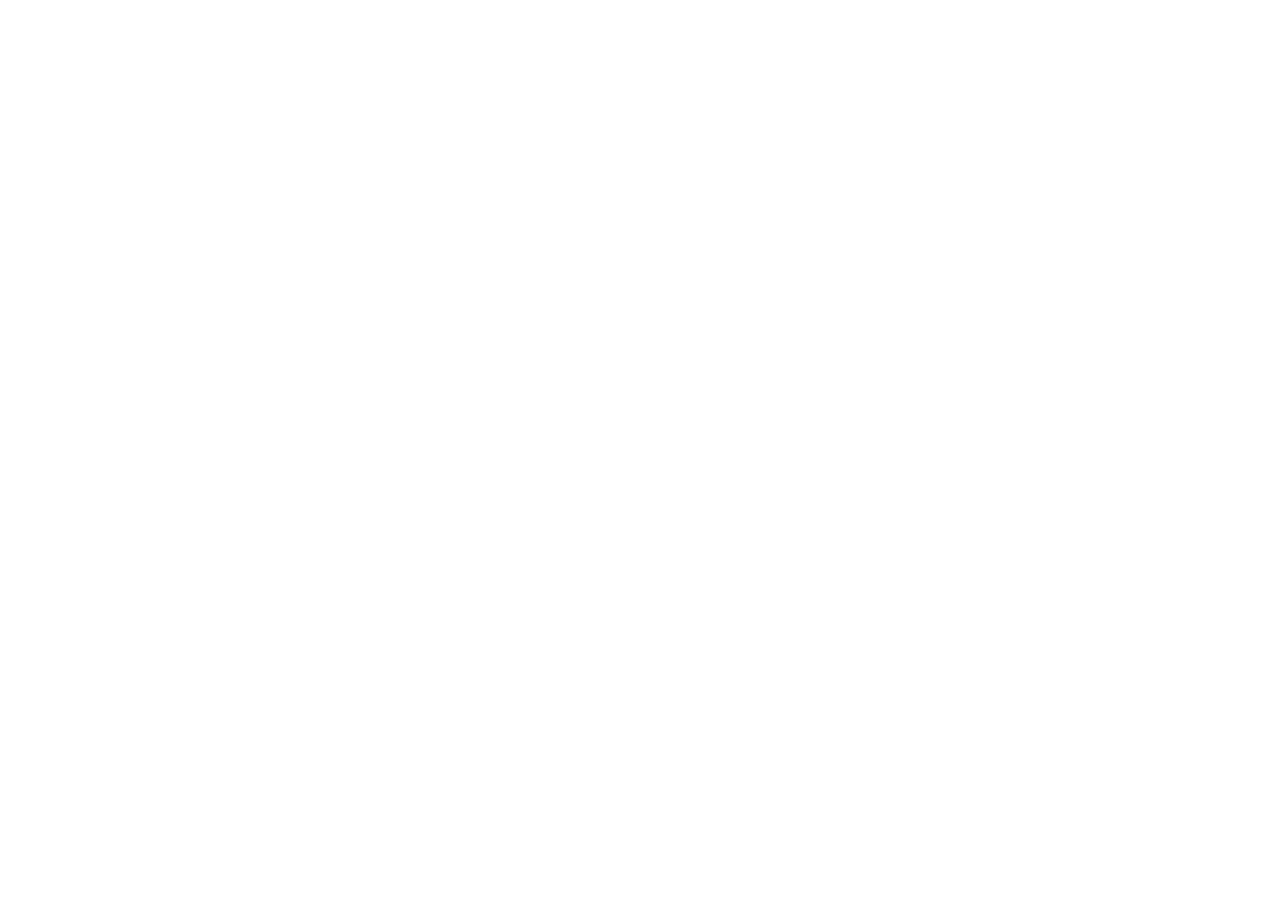
==== commit ef5eed5e: "Add files via upload" ====
--- a/index.html
+++ b/index.html
@@ -1,53 +1,29 @@
 <!doctype html>
-<html lang="es">
-<head><meta charset="UTF-8"><meta name="viewport" content="width=device-width, initial-scale=1.0">
-<title>Tarn — vista previa</title><style>:root{--bg: #F7F6F3;--surface: #FFFFFF;--ink: #1C1B18;--ink2: #615E56;--ink3: #A3A099;--hairline: #E8E6E1;--green: #1A7F5A;--green-deep: #15684A;--greentint: #E8F3EE;--red: #B3402F;--redtint: #F7E9E6;--amber: #9A6B15;--ambertint: #F5EDDC;--zero: #8A877E;--dim: rgba(28, 27, 24, .35);--shadow-sheet: 0 -4px 24px rgba(0, 0, 0, .08);--radius-row: 10px;--radius-sheet: 16px;--dur: .18s;--dur-sheet: .24s;color-scheme:light}@media (prefers-color-scheme: dark){:root:not([data-theme=light]){--bg: #171614;--surface: #201F1C;--ink: #ECEAE4;--ink2: #A5A29A;--ink3: #6B6862;--hairline: #34322D;--green: #3FA97C;--green-deep: #4DBB8D;--greentint: #1E2E27;--red: #E06552;--redtint: #33221F;--amber: #D69A3A;--ambertint: #2E2617;--zero: #8A877E;--dim: rgba(0, 0, 0, .5);--shadow-sheet: 0 -4px 24px rgba(0, 0, 0, .4);color-scheme:dark}}:root[data-theme=dark]{--bg: #171614;--surface: #201F1C;--ink: #ECEAE4;--ink2: #A5A29A;--ink3: #6B6862;--hairline: #34322D;--green: #3FA97C;--green-deep: #4DBB8D;--greentint: #1E2E27;--red: #E06552;--redtint: #33221F;--amber: #D69A3A;--ambertint: #2E2617;--zero: #8A877E;--dim: rgba(0, 0, 0, .5);--shadow-sheet: 0 -4px 24px rgba(0, 0, 0, .4);color-scheme:dark}.chips-scroll{overflow-x:auto;scrollbar-width:none;-ms-overflow-style:none;-webkit-overflow-scrolling:touch;overscroll-behavior-x:contain}.chips-scroll::-webkit-scrollbar{display:none}*{box-sizing:border-box}html,body{margin:0;padding:0;background:var(--bg);color:var(--ink);font-family:-apple-system,BlinkMacSystemFont,SF Pro,Segoe UI,Roboto,sans-serif;-webkit-font-smoothing:antialiased;-webkit-tap-highlight-color:transparent}button{font-family:inherit;color:inherit;background:none;border:none;padding:0;cursor:pointer}input{font-family:inherit}.t-money-hero{font-size:2.125rem;font-weight:700;font-variant-numeric:tabular-nums;line-height:1.25}.t-title{font-size:1.375rem;font-weight:700}.t-money-row{font-size:1.0625rem;font-weight:600;font-variant-numeric:tabular-nums}.t-body{font-size:.9375rem;font-weight:400}.t-label{font-size:.8125rem;font-weight:500;text-transform:uppercase;letter-spacing:.06em}.t-caption{font-size:.75rem;font-weight:400}.tnum{font-variant-numeric:tabular-nums}*{scrollbar-width:thin;scrollbar-color:transparent transparent;transition:scrollbar-color .24s ease-out;touch-action:manipulation}input,select,textarea{font-size:1rem!important}*::-webkit-scrollbar{width:8px;height:8px}*::-webkit-scrollbar-thumb{background:transparent;border-radius:4px}*::-webkit-scrollbar-track{background:transparent}[data-scrolling]:not(.chips-scroll){scrollbar-color:var(--hairline) transparent}[data-scrolling]:not(.chips-scroll)::-webkit-scrollbar-thumb{background:var(--hairline)}@keyframes sheet-up{0%{transform:translateY(100%)}to{transform:translateY(0)}}@keyframes sheet-down{0%{transform:translateY(0)}to{transform:translateY(100%)}}@keyframes dim-in{0%{opacity:0}to{opacity:1}}@keyframes dim-out{0%{opacity:1}to{opacity:0}}@keyframes fade-in{0%{opacity:0}to{opacity:1}}@media (prefers-reduced-motion: reduce){*,*:before,*:after{animation-duration:1ms!important;transition-duration:1ms!important}}
-</style></head>
-<body><div id="root"></div><script type="module">var $m=Object.defineProperty;var Km=(e,t,n)=>t in e?$m(e,t,{enumerable:!0,configurable:!0,writable:!0,value:n}):e[t]=n;var Et=(e,t,n)=>Km(e,typeof t!="symbol"?t+"":t,n);(function(){const t=document.createElement("link").relList;if(t&&t.supports&&t.supports("modulepreload"))return;for(const o of document.querySelectorAll('link[rel="modulepreload"]'))r(o);new MutationObserver(o=>{for(const a of o)if(a.type==="childList")for(const u of a.addedNodes)u.tagName==="LINK"&&u.rel==="modulepreload"&&r(u)}).observe(document,{childList:!0,subtree:!0});function n(o){const a={};return o.integrity&&(a.integrity=o.integrity),o.referrerPolicy&&(a.referrerPolicy=o.referrerPolicy),o.crossOrigin==="use-credentials"?a.credentials="include":o.crossOrigin==="anonymous"?a.credentials="omit":a.credentials="same-origin",a}function r(o){if(o.ep)return;o.ep=!0;const a=n(o);fetch(o.href,a)}})();var rd=typeof globalThis<"u"?globalThis:typeof window<"u"?window:typeof global<"u"?global:typeof self<"u"?self:{};function Cf(e){return e&&e.__esModule&&Object.prototype.hasOwnProperty.call(e,"default")?e.default:e}var jf={exports:{}},Zl={},Ef={exports:{}},we={};/**
- * @license React
- * react.production.min.js
- *
- * Copyright (c) Facebook, Inc. and its affiliates.
- *
- * This source code is licensed under the MIT license found in the
- * LICENSE file in the root directory of this source tree.
- */var fo=Symbol.for("react.element"),Wm=Symbol.for("react.portal"),Hm=Symbol.for("react.fragment"),Um=Symbol.for("react.strict_mode"),Vm=Symbol.for("react.profiler"),qm=Symbol.for("react.provider"),Ym=Symbol.for("react.context"),Qm=Symbol.for("react.forward_ref"),Gm=Symbol.for("react.suspense"),Xm=Symbol.for("react.memo"),Zm=Symbol.for("react.lazy"),id=Symbol.iterator;function Jm(e){return e===null||typeof e!="object"?null:(e=id&&e[id]||e["@@iterator"],typeof e=="function"?e:null)}var Nf={isMounted:function(){return!1},enqueueForceUpdate:function(){},enqueueReplaceState:function(){},enqueueSetState:function(){}},If=Object.assign,Pf={};function oi(e,t,n){this.props=e,this.context=t,this.refs=Pf,this.updater=n||Nf}oi.prototype.isReactComponent={};oi.prototype.setState=function(e,t){if(typeof e!="object"&&typeof e!="function"&&e!=null)throw Error("setState(...): takes an object of state variables to update or a function which returns an object of state variables.");this.updater.enqueueSetState(this,e,t,"setState")};oi.prototype.forceUpdate=function(e){this.updater.enqueueForceUpdate(this,e,"forceUpdate")};function Tf(){}Tf.prototype=oi.prototype;function Cu(e,t,n){this.props=e,this.context=t,this.refs=Pf,this.updater=n||Nf}var ju=Cu.prototype=new Tf;ju.constructor=Cu;If(ju,oi.prototype);ju.isPureReactComponent=!0;var od=Array.isArray,Of=Object.prototype.hasOwnProperty,Eu={current:null},Af={key:!0,ref:!0,__self:!0,__source:!0};function Rf(e,t,n){var r,o={},a=null,u=null;if(t!=null)for(r in t.ref!==void 0&&(u=t.ref),t.key!==void 0&&(a=""+t.key),t)Of.call(t,r)&&!Af.hasOwnProperty(r)&&(o[r]=t[r]);var f=arguments.length-2;if(f===1)o.children=n;else if(1<f){for(var m=Array(f),g=0;g<f;g++)m[g]=arguments[g+2];o.children=m}if(e&&e.defaultProps)for(r in f=e.defaultProps,f)o[r]===void 0&&(o[r]=f[r]);return{$$typeof:fo,type:e,key:a,ref:u,props:o,_owner:Eu.current}}function ev(e,t){return{$$typeof:fo,type:e.type,key:t,ref:e.ref,props:e.props,_owner:e._owner}}function Nu(e){return typeof e=="object"&&e!==null&&e.$$typeof===fo}function tv(e){var t={"=":"=0",":":"=2"};return"$"+e.replace(/[=:]/g,function(n){return t[n]})}var ld=/\/+/g;function Qa(e,t){return typeof e=="object"&&e!==null&&e.key!=null?tv(""+e.key):t.toString(36)}function pl(e,t,n,r,o){var a=typeof e;(a==="undefined"||a==="boolean")&&(e=null);var u=!1;if(e===null)u=!0;else switch(a){case"string":case"number":u=!0;break;case"object":switch(e.$$typeof){case fo:case Wm:u=!0}}if(u)return u=e,o=o(u),e=r===""?"."+Qa(u,0):r,od(o)?(n="",e!=null&&(n=e.replace(ld,"$&/")+"/"),pl(o,t,n,"",function(g){return g})):o!=null&&(Nu(o)&&(o=ev(o,n+(!o.key||u&&u.key===o.key?"":(""+o.key).replace(ld,"$&/")+"/")+e)),t.push(o)),1;if(u=0,r=r===""?".":r+":",od(e))for(var f=0;f<e.length;f++){a=e[f];var m=r+Qa(a,f);u+=pl(a,t,n,m,o)}else if(m=Jm(e),typeof m=="function")for(e=m.call(e),f=0;!(a=e.next()).done;)a=a.value,m=r+Qa(a,f++),u+=pl(a,t,n,m,o);else if(a==="object")throw t=String(e),Error("Objects are not valid as a React child (found: "+(t==="[object Object]"?"object with keys {"+Object.keys(e).join(", ")+"}":t)+"). If you meant to render a collection of children, use an array instead.");return u}function qo(e,t,n){if(e==null)return e;var r=[],o=0;return pl(e,r,"","",function(a){return t.call(n,a,o++)}),r}function nv(e){if(e._status===-1){var t=e._result;t=t(),t.then(function(n){(e._status===0||e._status===-1)&&(e._status=1,e._result=n)},function(n){(e._status===0||e._status===-1)&&(e._status=2,e._result=n)}),e._status===-1&&(e._status=0,e._result=t)}if(e._status===1)return e._result.default;throw e._result}var yt={current:null},hl={transition:null},rv={ReactCurrentDispatcher:yt,ReactCurrentBatchConfig:hl,ReactCurrentOwner:Eu};function zf(){throw Error("act(...) is not supported in production builds of React.")}we.Children={map:qo,forEach:function(e,t,n){qo(e,function(){t.apply(this,arguments)},n)},count:function(e){var t=0;return qo(e,function(){t++}),t},toArray:function(e){return qo(e,function(t){return t})||[]},only:function(e){if(!Nu(e))throw Error("React.Children.only expected to receive a single React element child.");return e}};we.Component=oi;we.Fragment=Hm;we.Profiler=Vm;we.PureComponent=Cu;we.StrictMode=Um;we.Suspense=Gm;we.__SECRET_INTERNALS_DO_NOT_USE_OR_YOU_WILL_BE_FIRED=rv;we.act=zf;we.cloneElement=function(e,t,n){if(e==null)throw Error("React.cloneElement(...): The argument must be a React element, but you passed "+e+".");var r=If({},e.props),o=e.key,a=e.ref,u=e._owner;if(t!=null){if(t.ref!==void 0&&(a=t.ref,u=Eu.current),t.key!==void 0&&(o=""+t.key),e.type&&e.type.defaultProps)var f=e.type.defaultProps;for(m in t)Of.call(t,m)&&!Af.hasOwnProperty(m)&&(r[m]=t[m]===void 0&&f!==void 0?f[m]:t[m])}var m=arguments.length-2;if(m===1)r.children=n;else if(1<m){f=Array(m);for(var g=0;g<m;g++)f[g]=arguments[g+2];r.children=f}return{$$typeof:fo,type:e.type,key:o,ref:a,props:r,_owner:u}};we.createContext=function(e){return e={$$typeof:Ym,_currentValue:e,_currentValue2:e,_threadCount:0,Provider:null,Consumer:null,_defaultValue:null,_globalName:null},e.Provider={$$typeof:qm,_context:e},e.Consumer=e};we.createElement=Rf;we.createFactory=function(e){var t=Rf.bind(null,e);return t.type=e,t};we.createRef=function(){return{current:null}};we.forwardRef=function(e){return{$$typeof:Qm,render:e}};we.isValidElement=Nu;we.lazy=function(e){return{$$typeof:Zm,_payload:{_status:-1,_result:e},_init:nv}};we.memo=function(e,t){return{$$typeof:Xm,type:e,compare:t===void 0?null:t}};we.startTransition=function(e){var t=hl.transition;hl.transition={};try{e()}finally{hl.transition=t}};we.unstable_act=zf;we.useCallback=function(e,t){return yt.current.useCallback(e,t)};we.useContext=function(e){return yt.current.useContext(e)};we.useDebugValue=function(){};we.useDeferredValue=function(e){return yt.current.useDeferredValue(e)};we.useEffect=function(e,t){return yt.current.useEffect(e,t)};we.useId=function(){return yt.current.useId()};we.useImperativeHandle=function(e,t,n){return yt.current.useImperativeHandle(e,t,n)};we.useInsertionEffect=function(e,t){return yt.current.useInsertionEffect(e,t)};we.useLayoutEffect=function(e,t){return yt.current.useLayoutEffect(e,t)};we.useMemo=function(e,t){return yt.current.useMemo(e,t)};we.useReducer=function(e,t,n){return yt.current.useReducer(e,t,n)};we.useRef=function(e){return yt.current.useRef(e)};we.useState=function(e){return yt.current.useState(e)};we.useSyncExternalStore=function(e,t,n){return yt.current.useSyncExternalStore(e,t,n)};we.useTransition=function(){return yt.current.useTransition()};we.version="18.3.1";Ef.exports=we;var ee=Ef.exports;const iv=Cf(ee);/**
- * @license React
- * react-jsx-runtime.production.min.js
- *
- * Copyright (c) Facebook, Inc. and its affiliates.
- *
- * This source code is licensed under the MIT license found in the
- * LICENSE file in the root directory of this source tree.
- */var ov=ee,lv=Symbol.for("react.element"),av=Symbol.for("react.fragment"),sv=Object.prototype.hasOwnProperty,uv=ov.__SECRET_INTERNALS_DO_NOT_USE_OR_YOU_WILL_BE_FIRED.ReactCurrentOwner,cv={key:!0,ref:!0,__self:!0,__source:!0};function Df(e,t,n){var r,o={},a=null,u=null;n!==void 0&&(a=""+n),t.key!==void 0&&(a=""+t.key),t.ref!==void 0&&(u=t.ref);for(r in t)sv.call(t,r)&&!cv.hasOwnProperty(r)&&(o[r]=t[r]);if(e&&e.defaultProps)for(r in t=e.defaultProps,t)o[r]===void 0&&(o[r]=t[r]);return{$$typeof:lv,type:e,key:a,ref:u,props:o,_owner:uv.current}}Zl.Fragment=av;Zl.jsx=Df;Zl.jsxs=Df;jf.exports=Zl;var p=jf.exports,Cs={},Bf={exports:{}},Ot={},Mf={exports:{}},Lf={};/**
- * @license React
- * scheduler.production.min.js
- *
- * Copyright (c) Facebook, Inc. and its affiliates.
- *
- * This source code is licensed under the MIT license found in the
- * LICENSE file in the root directory of this source tree.
- */(function(e){function t(te,de){var fe=te.length;te.push(de);e:for(;0<fe;){var Ie=fe-1>>>1,je=te[Ie];if(0<o(je,de))te[Ie]=de,te[fe]=je,fe=Ie;else break e}}function n(te){return te.length===0?null:te[0]}function r(te){if(te.length===0)return null;var de=te[0],fe=te.pop();if(fe!==de){te[0]=fe;e:for(var Ie=0,je=te.length,Zt=je>>>1;Ie<Zt;){var Ge=2*(Ie+1)-1,Jt=te[Ge],nt=Ge+1,J=te[nt];if(0>o(Jt,fe))nt<je&&0>o(J,Jt)?(te[Ie]=J,te[nt]=fe,Ie=nt):(te[Ie]=Jt,te[Ge]=fe,Ie=Ge);else if(nt<je&&0>o(J,fe))te[Ie]=J,te[nt]=fe,Ie=nt;else break e}}return de}function o(te,de){var fe=te.sortIndex-de.sortIndex;return fe!==0?fe:te.id-de.id}if(typeof performance=="object"&&typeof performance.now=="function"){var a=performance;e.unstable_now=function(){return a.now()}}else{var u=Date,f=u.now();e.unstable_now=function(){return u.now()-f}}var m=[],g=[],C=1,S=null,b=3,L=!1,M=!1,F=!1,ae=typeof setTimeout=="function"?setTimeout:null,k=typeof clearTimeout=="function"?clearTimeout:null,x=typeof setImmediate<"u"?setImmediate:null;typeof navigator<"u"&&navigator.scheduling!==void 0&&navigator.scheduling.isInputPending!==void 0&&navigator.scheduling.isInputPending.bind(navigator.scheduling);function w(te){for(var de=n(g);de!==null;){if(de.callback===null)r(g);else if(de.startTime<=te)r(g),de.sortIndex=de.expirationTime,t(m,de);else break;de=n(g)}}function A(te){if(F=!1,w(te),!M)if(n(m)!==null)M=!0,$t(z);else{var de=n(g);de!==null&&un(A,de.startTime-te)}}function z(te,de){M=!1,F&&(F=!1,k(Z),Z=-1),L=!0;var fe=b;try{for(w(de),S=n(m);S!==null&&(!(S.expirationTime>de)||te&&!se());){var Ie=S.callback;if(typeof Ie=="function"){S.callback=null,b=S.priorityLevel;var je=Ie(S.expirationTime<=de);de=e.unstable_now(),typeof je=="function"?S.callback=je:S===n(m)&&r(m),w(de)}else r(m);S=n(m)}if(S!==null)var Zt=!0;else{var Ge=n(g);Ge!==null&&un(A,Ge.startTime-de),Zt=!1}return Zt}finally{S=null,b=fe,L=!1}}var $=!1,W=null,Z=-1,ye=5,q=-1;function se(){return!(e.unstable_now()-q<ye)}function Ee(){if(W!==null){var te=e.unstable_now();q=te;var de=!0;try{de=W(!0,te)}finally{de?tt():($=!1,W=null)}}else $=!1}var tt;if(typeof x=="function")tt=function(){x(Ee)};else if(typeof MessageChannel<"u"){var Xt=new MessageChannel,Cn=Xt.port2;Xt.port1.onmessage=Ee,tt=function(){Cn.postMessage(null)}}else tt=function(){ae(Ee,0)};function $t(te){W=te,$||($=!0,tt())}function un(te,de){Z=ae(function(){te(e.unstable_now())},de)}e.unstable_IdlePriority=5,e.unstable_ImmediatePriority=1,e.unstable_LowPriority=4,e.unstable_NormalPriority=3,e.unstable_Profiling=null,e.unstable_UserBlockingPriority=2,e.unstable_cancelCallback=function(te){te.callback=null},e.unstable_continueExecution=function(){M||L||(M=!0,$t(z))},e.unstable_forceFrameRate=function(te){0>te||125<te?console.error("forceFrameRate takes a positive int between 0 and 125, forcing frame rates higher than 125 fps is not supported"):ye=0<te?Math.floor(1e3/te):5},e.unstable_getCurrentPriorityLevel=function(){return b},e.unstable_getFirstCallbackNode=function(){return n(m)},e.unstable_next=function(te){switch(b){case 1:case 2:case 3:var de=3;break;default:de=b}var fe=b;b=de;try{return te()}finally{b=fe}},e.unstable_pauseExecution=function(){},e.unstable_requestPaint=function(){},e.unstable_runWithPriority=function(te,de){switch(te){case 1:case 2:case 3:case 4:case 5:break;default:te=3}var fe=b;b=te;try{return de()}finally{b=fe}},e.unstable_scheduleCallback=function(te,de,fe){var Ie=e.unstable_now();switch(typeof fe=="object"&&fe!==null?(fe=fe.delay,fe=typeof fe=="number"&&0<fe?Ie+fe:Ie):fe=Ie,te){case 1:var je=-1;break;case 2:je=250;break;case 5:je=1073741823;break;case 4:je=1e4;break;default:je=5e3}return je=fe+je,te={id:C++,callback:de,priorityLevel:te,startTime:fe,expirationTime:je,sortIndex:-1},fe>Ie?(te.sortIndex=fe,t(g,te),n(m)===null&&te===n(g)&&(F?(k(Z),Z=-1):F=!0,un(A,fe-Ie))):(te.sortIndex=je,t(m,te),M||L||(M=!0,$t(z))),te},e.unstable_shouldYield=se,e.unstable_wrapCallback=function(te){var de=b;return function(){var fe=b;b=de;try{return te.apply(this,arguments)}finally{b=fe}}}})(Lf);Mf.exports=Lf;var dv=Mf.exports;/**
- * @license React
- * react-dom.production.min.js
- *
- * Copyright (c) Facebook, Inc. and its affiliates.
- *
- * This source code is licensed under the MIT license found in the
- * LICENSE file in the root directory of this source tree.
- */var fv=ee,Tt=dv;function Q(e){for(var t="https://reactjs.org/docs/error-decoder.html?invariant="+e,n=1;n<arguments.length;n++)t+="&args[]="+encodeURIComponent(arguments[n]);return"Minified React error #"+e+"; visit "+t+" for the full message or use the non-minified dev environment for full errors and additional helpful warnings."}var Ff=new Set,qi={};function br(e,t){Zr(e,t),Zr(e+"Capture",t)}function Zr(e,t){for(qi[e]=t,e=0;e<t.length;e++)Ff.add(t[e])}var wn=!(typeof window>"u"||typeof window.document>"u"||typeof window.document.createElement>"u"),js=Object.prototype.hasOwnProperty,pv=/^[:A-Z_a-z\u00C0-\u00D6\u00D8-\u00F6\u00F8-\u02FF\u0370-\u037D\u037F-\u1FFF\u200C-\u200D\u2070-\u218F\u2C00-\u2FEF\u3001-\uD7FF\uF900-\uFDCF\uFDF0-\uFFFD][:A-Z_a-z\u00C0-\u00D6\u00D8-\u00F6\u00F8-\u02FF\u0370-\u037D\u037F-\u1FFF\u200C-\u200D\u2070-\u218F\u2C00-\u2FEF\u3001-\uD7FF\uF900-\uFDCF\uFDF0-\uFFFD\-.0-9\u00B7\u0300-\u036F\u203F-\u2040]*$/,ad={},sd={};function hv(e){return js.call(sd,e)?!0:js.call(ad,e)?!1:pv.test(e)?sd[e]=!0:(ad[e]=!0,!1)}function mv(e,t,n,r){if(n!==null&&n.type===0)return!1;switch(typeof t){case"function":case"symbol":return!0;case"boolean":return r?!1:n!==null?!n.acceptsBooleans:(e=e.toLowerCase().slice(0,5),e!=="data-"&&e!=="aria-");default:return!1}}function vv(e,t,n,r){if(t===null||typeof t>"u"||mv(e,t,n,r))return!0;if(r)return!1;if(n!==null)switch(n.type){case 3:return!t;case 4:return t===!1;case 5:return isNaN(t);case 6:return isNaN(t)||1>t}return!1}function gt(e,t,n,r,o,a,u){this.acceptsBooleans=t===2||t===3||t===4,this.attributeName=r,this.attributeNamespace=o,this.mustUseProperty=n,this.propertyName=e,this.type=t,this.sanitizeURL=a,this.removeEmptyString=u}var ot={};"children dangerouslySetInnerHTML defaultValue defaultChecked innerHTML suppressContentEditableWarning suppressHydrationWarning style".split(" ").forEach(function(e){ot[e]=new gt(e,0,!1,e,null,!1,!1)});[["acceptCharset","accept-charset"],["className","class"],["htmlFor","for"],["httpEquiv","http-equiv"]].forEach(function(e){var t=e[0];ot[t]=new gt(t,1,!1,e[1],null,!1,!1)});["contentEditable","draggable","spellCheck","value"].forEach(function(e){ot[e]=new gt(e,2,!1,e.toLowerCase(),null,!1,!1)});["autoReverse","externalResourcesRequired","focusable","preserveAlpha"].forEach(function(e){ot[e]=new gt(e,2,!1,e,null,!1,!1)});"allowFullScreen async autoFocus autoPlay controls default defer disabled disablePictureInPicture disableRemotePlayback formNoValidate hidden loop noModule noValidate open playsInline readOnly required reversed scoped seamless itemScope".split(" ").forEach(function(e){ot[e]=new gt(e,3,!1,e.toLowerCase(),null,!1,!1)});["checked","multiple","muted","selected"].forEach(function(e){ot[e]=new gt(e,3,!0,e,null,!1,!1)});["capture","download"].forEach(function(e){ot[e]=new gt(e,4,!1,e,null,!1,!1)});["cols","rows","size","span"].forEach(function(e){ot[e]=new gt(e,6,!1,e,null,!1,!1)});["rowSpan","start"].forEach(function(e){ot[e]=new gt(e,5,!1,e.toLowerCase(),null,!1,!1)});var Iu=/[\-:]([a-z])/g;function Pu(e){return e[1].toUpperCase()}"accent-height alignment-baseline arabic-form baseline-shift cap-height clip-path clip-rule color-interpolation color-interpolation-filters color-profile color-rendering dominant-baseline enable-background fill-opacity fill-rule flood-color flood-opacity font-family font-size font-size-adjust font-stretch font-style font-variant font-weight glyph-name glyph-orientation-horizontal glyph-orientation-vertical horiz-adv-x horiz-origin-x image-rendering letter-spacing lighting-color marker-end marker-mid marker-start overline-position overline-thickness paint-order panose-1 pointer-events rendering-intent shape-rendering stop-color stop-opacity strikethrough-position strikethrough-thickness stroke-dasharray stroke-dashoffset stroke-linecap stroke-linejoin stroke-miterlimit stroke-opacity stroke-width text-anchor text-decoration text-rendering underline-position underline-thickness unicode-bidi unicode-range units-per-em v-alphabetic v-hanging v-ideographic v-mathematical vector-effect vert-adv-y vert-origin-x vert-origin-y word-spacing writing-mode xmlns:xlink x-height".split(" ").forEach(function(e){var t=e.replace(Iu,Pu);ot[t]=new gt(t,1,!1,e,null,!1,!1)});"xlink:actuate xlink:arcrole xlink:role xlink:show xlink:title xlink:type".split(" ").forEach(function(e){var t=e.replace(Iu,Pu);ot[t]=new gt(t,1,!1,e,"http://www.w3.org/1999/xlink",!1,!1)});["xml:base","xml:lang","xml:space"].forEach(function(e){var t=e.replace(Iu,Pu);ot[t]=new gt(t,1,!1,e,"http://www.w3.org/XML/1998/namespace",!1,!1)});["tabIndex","crossOrigin"].forEach(function(e){ot[e]=new gt(e,1,!1,e.toLowerCase(),null,!1,!1)});ot.xlinkHref=new gt("xlinkHref",1,!1,"xlink:href","http://www.w3.org/1999/xlink",!0,!1);["src","href","action","formAction"].forEach(function(e){ot[e]=new gt(e,1,!1,e.toLowerCase(),null,!0,!0)});function Tu(e,t,n,r){var o=ot.hasOwnProperty(t)?ot[t]:null;(o!==null?o.type!==0:r||!(2<t.length)||t[0]!=="o"&&t[0]!=="O"||t[1]!=="n"&&t[1]!=="N")&&(vv(t,n,o,r)&&(n=null),r||o===null?hv(t)&&(n===null?e.removeAttribute(t):e.setAttribute(t,""+n)):o.mustUseProperty?e[o.propertyName]=n===null?o.type===3?!1:"":n:(t=o.attributeName,r=o.attributeNamespace,n===null?e.removeAttribute(t):(o=o.type,n=o===3||o===4&&n===!0?"":""+n,r?e.setAttributeNS(r,t,n):e.setAttribute(t,n))))}var _n=fv.__SECRET_INTERNALS_DO_NOT_USE_OR_YOU_WILL_BE_FIRED,Yo=Symbol.for("react.element"),Rr=Symbol.for("react.portal"),zr=Symbol.for("react.fragment"),Ou=Symbol.for("react.strict_mode"),Es=Symbol.for("react.profiler"),$f=Symbol.for("react.provider"),Kf=Symbol.for("react.context"),Au=Symbol.for("react.forward_ref"),Ns=Symbol.for("react.suspense"),Is=Symbol.for("react.suspense_list"),Ru=Symbol.for("react.memo"),An=Symbol.for("react.lazy"),Wf=Symbol.for("react.offscreen"),ud=Symbol.iterator;function Ci(e){return e===null||typeof e!="object"?null:(e=ud&&e[ud]||e["@@iterator"],typeof e=="function"?e:null)}var Fe=Object.assign,Ga;function Ai(e){if(Ga===void 0)try{throw Error()}catch(n){var t=n.stack.trim().match(/\n( *(at )?)/);Ga=t&&t[1]||""}return`
-`+Ga+e}var Xa=!1;function Za(e,t){if(!e||Xa)return"";Xa=!0;var n=Error.prepareStackTrace;Error.prepareStackTrace=void 0;try{if(t)if(t=function(){throw Error()},Object.defineProperty(t.prototype,"props",{set:function(){throw Error()}}),typeof Reflect=="object"&&Reflect.construct){try{Reflect.construct(t,[])}catch(g){var r=g}Reflect.construct(e,[],t)}else{try{t.call()}catch(g){r=g}e.call(t.prototype)}else{try{throw Error()}catch(g){r=g}e()}}catch(g){if(g&&r&&typeof g.stack=="string"){for(var o=g.stack.split(`
-`),a=r.stack.split(`
-`),u=o.length-1,f=a.length-1;1<=u&&0<=f&&o[u]!==a[f];)f--;for(;1<=u&&0<=f;u--,f--)if(o[u]!==a[f]){if(u!==1||f!==1)do if(u--,f--,0>f||o[u]!==a[f]){var m=`
-`+o[u].replace(" at new "," at ");return e.displayName&&m.includes("<anonymous>")&&(m=m.replace("<anonymous>",e.displayName)),m}while(1<=u&&0<=f);break}}}finally{Xa=!1,Error.prepareStackTrace=n}return(e=e?e.displayName||e.name:"")?Ai(e):""}function yv(e){switch(e.tag){case 5:return Ai(e.type);case 16:return Ai("Lazy");case 13:return Ai("Suspense");case 19:return Ai("SuspenseList");case 0:case 2:case 15:return e=Za(e.type,!1),e;case 11:return e=Za(e.type.render,!1),e;case 1:return e=Za(e.type,!0),e;default:return""}}function Ps(e){if(e==null)return null;if(typeof e=="function")return e.displayName||e.name||null;if(typeof e=="string")return e;switch(e){case zr:return"Fragment";case Rr:return"Portal";case Es:return"Profiler";case Ou:return"StrictMode";case Ns:return"Suspense";case Is:return"SuspenseList"}if(typeof e=="object")switch(e.$$typeof){case Kf:return(e.displayName||"Context")+".Consumer";case $f:return(e._context.displayName||"Context")+".Provider";case Au:var t=e.render;return e=e.displayName,e||(e=t.displayName||t.name||"",e=e!==""?"ForwardRef("+e+")":"ForwardRef"),e;case Ru:return t=e.displayName||null,t!==null?t:Ps(e.type)||"Memo";case An:t=e._payload,e=e._init;try{return Ps(e(t))}catch{}}return null}function gv(e){var t=e.type;switch(e.tag){case 24:return"Cache";case 9:return(t.displayName||"Context")+".Consumer";case 10:return(t._context.displayName||"Context")+".Provider";case 18:return"DehydratedFragment";case 11:return e=t.render,e=e.displayName||e.name||"",t.displayName||(e!==""?"ForwardRef("+e+")":"ForwardRef");case 7:return"Fragment";case 5:return t;case 4:return"Portal";case 3:return"Root";case 6:return"Text";case 16:return Ps(t);case 8:return t===Ou?"StrictMode":"Mode";case 22:return"Offscreen";case 12:return"Profiler";case 21:return"Scope";case 13:return"Suspense";case 19:return"SuspenseList";case 25:return"TracingMarker";case 1:case 0:case 17:case 2:case 14:case 15:if(typeof t=="function")return t.displayName||t.name||null;if(typeof t=="string")return t}return null}function qn(e){switch(typeof e){case"boolean":case"number":case"string":case"undefined":return e;case"object":return e;default:return""}}function Hf(e){var t=e.type;return(e=e.nodeName)&&e.toLowerCase()==="input"&&(t==="checkbox"||t==="radio")}function xv(e){var t=Hf(e)?"checked":"value",n=Object.getOwnPropertyDescriptor(e.constructor.prototype,t),r=""+e[t];if(!e.hasOwnProperty(t)&&typeof n<"u"&&typeof n.get=="function"&&typeof n.set=="function"){var o=n.get,a=n.set;return Object.defineProperty(e,t,{configurable:!0,get:function(){return o.call(this)},set:function(u){r=""+u,a.call(this,u)}}),Object.defineProperty(e,t,{enumerable:n.enumerable}),{getValue:function(){return r},setValue:function(u){r=""+u},stopTracking:function(){e._valueTracker=null,delete e[t]}}}}function Qo(e){e._valueTracker||(e._valueTracker=xv(e))}function Uf(e){if(!e)return!1;var t=e._valueTracker;if(!t)return!0;var n=t.getValue(),r="";return e&&(r=Hf(e)?e.checked?"true":"false":e.value),e=r,e!==n?(t.setValue(e),!0):!1}function jl(e){if(e=e||(typeof document<"u"?document:void 0),typeof e>"u")return null;try{return e.activeElement||e.body}catch{return e.body}}function Ts(e,t){var n=t.checked;return Fe({},t,{defaultChecked:void 0,defaultValue:void 0,value:void 0,checked:n??e._wrapperState.initialChecked})}function cd(e,t){var n=t.defaultValue==null?"":t.defaultValue,r=t.checked!=null?t.checked:t.defaultChecked;n=qn(t.value!=null?t.value:n),e._wrapperState={initialChecked:r,initialValue:n,controlled:t.type==="checkbox"||t.type==="radio"?t.checked!=null:t.value!=null}}function Vf(e,t){t=t.checked,t!=null&&Tu(e,"checked",t,!1)}function Os(e,t){Vf(e,t);var n=qn(t.value),r=t.type;if(n!=null)r==="number"?(n===0&&e.value===""||e.value!=n)&&(e.value=""+n):e.value!==""+n&&(e.value=""+n);else if(r==="submit"||r==="reset"){e.removeAttribute("value");return}t.hasOwnProperty("value")?As(e,t.type,n):t.hasOwnProperty("defaultValue")&&As(e,t.type,qn(t.defaultValue)),t.checked==null&&t.defaultChecked!=null&&(e.defaultChecked=!!t.defaultChecked)}function dd(e,t,n){if(t.hasOwnProperty("value")||t.hasOwnProperty("defaultValue")){var r=t.type;if(!(r!=="submit"&&r!=="reset"||t.value!==void 0&&t.value!==null))return;t=""+e._wrapperState.initialValue,n||t===e.value||(e.value=t),e.defaultValue=t}n=e.name,n!==""&&(e.name=""),e.defaultChecked=!!e._wrapperState.initialChecked,n!==""&&(e.name=n)}function As(e,t,n){(t!=="number"||jl(e.ownerDocument)!==e)&&(n==null?e.defaultValue=""+e._wrapperState.initialValue:e.defaultValue!==""+n&&(e.defaultValue=""+n))}var Ri=Array.isArray;function Vr(e,t,n,r){if(e=e.options,t){t={};for(var o=0;o<n.length;o++)t["$"+n[o]]=!0;for(n=0;n<e.length;n++)o=t.hasOwnProperty("$"+e[n].value),e[n].selected!==o&&(e[n].selected=o),o&&r&&(e[n].defaultSelected=!0)}else{for(n=""+qn(n),t=null,o=0;o<e.length;o++){if(e[o].value===n){e[o].selected=!0,r&&(e[o].defaultSelected=!0);return}t!==null||e[o].disabled||(t=e[o])}t!==null&&(t.selected=!0)}}function Rs(e,t){if(t.dangerouslySetInnerHTML!=null)throw Error(Q(91));return Fe({},t,{value:void 0,defaultValue:void 0,children:""+e._wrapperState.initialValue})}function fd(e,t){var n=t.value;if(n==null){if(n=t.children,t=t.defaultValue,n!=null){if(t!=null)throw Error(Q(92));if(Ri(n)){if(1<n.length)throw Error(Q(93));n=n[0]}t=n}t==null&&(t=""),n=t}e._wrapperState={initialValue:qn(n)}}function qf(e,t){var n=qn(t.value),r=qn(t.defaultValue);n!=null&&(n=""+n,n!==e.value&&(e.value=n),t.defaultValue==null&&e.defaultValue!==n&&(e.defaultValue=n)),r!=null&&(e.defaultValue=""+r)}function pd(e){var t=e.textContent;t===e._wrapperState.initialValue&&t!==""&&t!==null&&(e.value=t)}function Yf(e){switch(e){case"svg":return"http://www.w3.org/2000/svg";case"math":return"http://www.w3.org/1998/Math/MathML";default:return"http://www.w3.org/1999/xhtml"}}function zs(e,t){return e==null||e==="http://www.w3.org/1999/xhtml"?Yf(t):e==="http://www.w3.org/2000/svg"&&t==="foreignObject"?"http://www.w3.org/1999/xhtml":e}var Go,Qf=function(e){return typeof MSApp<"u"&&MSApp.execUnsafeLocalFunction?function(t,n,r,o){MSApp.execUnsafeLocalFunction(function(){return e(t,n,r,o)})}:e}(function(e,t){if(e.namespaceURI!=="http://www.w3.org/2000/svg"||"innerHTML"in e)e.innerHTML=t;else{for(Go=Go||document.createElement("div"),Go.innerHTML="<svg>"+t.valueOf().toString()+"</svg>",t=Go.firstChild;e.firstChild;)e.removeChild(e.firstChild);for(;t.firstChild;)e.appendChild(t.firstChild)}});function Yi(e,t){if(t){var n=e.firstChild;if(n&&n===e.lastChild&&n.nodeType===3){n.nodeValue=t;return}}e.textContent=t}var Bi={animationIterationCount:!0,aspectRatio:!0,borderImageOutset:!0,borderImageSlice:!0,borderImageWidth:!0,boxFlex:!0,boxFlexGroup:!0,boxOrdinalGroup:!0,columnCount:!0,columns:!0,flex:!0,flexGrow:!0,flexPositive:!0,flexShrink:!0,flexNegative:!0,flexOrder:!0,gridArea:!0,gridRow:!0,gridRowEnd:!0,gridRowSpan:!0,gridRowStart:!0,gridColumn:!0,gridColumnEnd:!0,gridColumnSpan:!0,gridColumnStart:!0,fontWeight:!0,lineClamp:!0,lineHeight:!0,opacity:!0,order:!0,orphans:!0,tabSize:!0,widows:!0,zIndex:!0,zoom:!0,fillOpacity:!0,floodOpacity:!0,stopOpacity:!0,strokeDasharray:!0,strokeDashoffset:!0,strokeMiterlimit:!0,strokeOpacity:!0,strokeWidth:!0},wv=["Webkit","ms","Moz","O"];Object.keys(Bi).forEach(function(e){wv.forEach(function(t){t=t+e.charAt(0).toUpperCase()+e.substring(1),Bi[t]=Bi[e]})});function Gf(e,t,n){return t==null||typeof t=="boolean"||t===""?"":n||typeof t!="number"||t===0||Bi.hasOwnProperty(e)&&Bi[e]?(""+t).trim():t+"px"}function Xf(e,t){e=e.style;for(var n in t)if(t.hasOwnProperty(n)){var r=n.indexOf("--")===0,o=Gf(n,t[n],r);n==="float"&&(n="cssFloat"),r?e.setProperty(n,o):e[n]=o}}var kv=Fe({menuitem:!0},{area:!0,base:!0,br:!0,col:!0,embed:!0,hr:!0,img:!0,input:!0,keygen:!0,link:!0,meta:!0,param:!0,source:!0,track:!0,wbr:!0});function Ds(e,t){if(t){if(kv[e]&&(t.children!=null||t.dangerouslySetInnerHTML!=null))throw Error(Q(137,e));if(t.dangerouslySetInnerHTML!=null){if(t.children!=null)throw Error(Q(60));if(typeof t.dangerouslySetInnerHTML!="object"||!("__html"in t.dangerouslySetInnerHTML))throw Error(Q(61))}if(t.style!=null&&typeof t.style!="object")throw Error(Q(62))}}function Bs(e,t){if(e.indexOf("-")===-1)return typeof t.is=="string";switch(e){case"annotation-xml":case"color-profile":case"font-face":case"font-face-src":case"font-face-uri":case"font-face-format":case"font-face-name":case"missing-glyph":return!1;default:return!0}}var Ms=null;function zu(e){return e=e.target||e.srcElement||window,e.correspondingUseElement&&(e=e.correspondingUseElement),e.nodeType===3?e.parentNode:e}var Ls=null,qr=null,Yr=null;function hd(e){if(e=mo(e)){if(typeof Ls!="function")throw Error(Q(280));var t=e.stateNode;t&&(t=ra(t),Ls(e.stateNode,e.type,t))}}function Zf(e){qr?Yr?Yr.push(e):Yr=[e]:qr=e}function Jf(){if(qr){var e=qr,t=Yr;if(Yr=qr=null,hd(e),t)for(e=0;e<t.length;e++)hd(t[e])}}function ep(e,t){return e(t)}function tp(){}var Ja=!1;function np(e,t,n){if(Ja)return e(t,n);Ja=!0;try{return ep(e,t,n)}finally{Ja=!1,(qr!==null||Yr!==null)&&(tp(),Jf())}}function Qi(e,t){var n=e.stateNode;if(n===null)return null;var r=ra(n);if(r===null)return null;n=r[t];e:switch(t){case"onClick":case"onClickCapture":case"onDoubleClick":case"onDoubleClickCapture":case"onMouseDown":case"onMouseDownCapture":case"onMouseMove":case"onMouseMoveCapture":case"onMouseUp":case"onMouseUpCapture":case"onMouseEnter":(r=!r.disabled)||(e=e.type,r=!(e==="button"||e==="input"||e==="select"||e==="textarea")),e=!r;break e;default:e=!1}if(e)return null;if(n&&typeof n!="function")throw Error(Q(231,t,typeof n));return n}var Fs=!1;if(wn)try{var ji={};Object.defineProperty(ji,"passive",{get:function(){Fs=!0}}),window.addEventListener("test",ji,ji),window.removeEventListener("test",ji,ji)}catch{Fs=!1}function Sv(e,t,n,r,o,a,u,f,m){var g=Array.prototype.slice.call(arguments,3);try{t.apply(n,g)}catch(C){this.onError(C)}}var Mi=!1,El=null,Nl=!1,$s=null,bv={onError:function(e){Mi=!0,El=e}};function _v(e,t,n,r,o,a,u,f,m){Mi=!1,El=null,Sv.apply(bv,arguments)}function Cv(e,t,n,r,o,a,u,f,m){if(_v.apply(this,arguments),Mi){if(Mi){var g=El;Mi=!1,El=null}else throw Error(Q(198));Nl||(Nl=!0,$s=g)}}function _r(e){var t=e,n=e;if(e.alternate)for(;t.return;)t=t.return;else{e=t;do t=e,t.flags&4098&&(n=t.return),e=t.return;while(e)}return t.tag===3?n:null}function rp(e){if(e.tag===13){var t=e.memoizedState;if(t===null&&(e=e.alternate,e!==null&&(t=e.memoizedState)),t!==null)return t.dehydrated}return null}function md(e){if(_r(e)!==e)throw Error(Q(188))}function jv(e){var t=e.alternate;if(!t){if(t=_r(e),t===null)throw Error(Q(188));return t!==e?null:e}for(var n=e,r=t;;){var o=n.return;if(o===null)break;var a=o.alternate;if(a===null){if(r=o.return,r!==null){n=r;continue}break}if(o.child===a.child){for(a=o.child;a;){if(a===n)return md(o),e;if(a===r)return md(o),t;a=a.sibling}throw Error(Q(188))}if(n.return!==r.return)n=o,r=a;else{for(var u=!1,f=o.child;f;){if(f===n){u=!0,n=o,r=a;break}if(f===r){u=!0,r=o,n=a;break}f=f.sibling}if(!u){for(f=a.child;f;){if(f===n){u=!0,n=a,r=o;break}if(f===r){u=!0,r=a,n=o;break}f=f.sibling}if(!u)throw Error(Q(189))}}if(n.alternate!==r)throw Error(Q(190))}if(n.tag!==3)throw Error(Q(188));return n.stateNode.current===n?e:t}function ip(e){return e=jv(e),e!==null?op(e):null}function op(e){if(e.tag===5||e.tag===6)return e;for(e=e.child;e!==null;){var t=op(e);if(t!==null)return t;e=e.sibling}return null}var lp=Tt.unstable_scheduleCallback,vd=Tt.unstable_cancelCallback,Ev=Tt.unstable_shouldYield,Nv=Tt.unstable_requestPaint,Ue=Tt.unstable_now,Iv=Tt.unstable_getCurrentPriorityLevel,Du=Tt.unstable_ImmediatePriority,ap=Tt.unstable_UserBlockingPriority,Il=Tt.unstable_NormalPriority,Pv=Tt.unstable_LowPriority,sp=Tt.unstable_IdlePriority,Jl=null,an=null;function Tv(e){if(an&&typeof an.onCommitFiberRoot=="function")try{an.onCommitFiberRoot(Jl,e,void 0,(e.current.flags&128)===128)}catch{}}var qt=Math.clz32?Math.clz32:Rv,Ov=Math.log,Av=Math.LN2;function Rv(e){return e>>>=0,e===0?32:31-(Ov(e)/Av|0)|0}var Xo=64,Zo=4194304;function zi(e){switch(e&-e){case 1:return 1;case 2:return 2;case 4:return 4;case 8:return 8;case 16:return 16;case 32:return 32;case 64:case 128:case 256:case 512:case 1024:case 2048:case 4096:case 8192:case 16384:case 32768:case 65536:case 131072:case 262144:case 524288:case 1048576:case 2097152:return e&4194240;case 4194304:case 8388608:case 16777216:case 33554432:case 67108864:return e&130023424;case 134217728:return 134217728;case 268435456:return 268435456;case 536870912:return 536870912;case 1073741824:return 1073741824;default:return e}}function Pl(e,t){var n=e.pendingLanes;if(n===0)return 0;var r=0,o=e.suspendedLanes,a=e.pingedLanes,u=n&268435455;if(u!==0){var f=u&~o;f!==0?r=zi(f):(a&=u,a!==0&&(r=zi(a)))}else u=n&~o,u!==0?r=zi(u):a!==0&&(r=zi(a));if(r===0)return 0;if(t!==0&&t!==r&&!(t&o)&&(o=r&-r,a=t&-t,o>=a||o===16&&(a&4194240)!==0))return t;if(r&4&&(r|=n&16),t=e.entangledLanes,t!==0)for(e=e.entanglements,t&=r;0<t;)n=31-qt(t),o=1<<n,r|=e[n],t&=~o;return r}function zv(e,t){switch(e){case 1:case 2:case 4:return t+250;case 8:case 16:case 32:case 64:case 128:case 256:case 512:case 1024:case 2048:case 4096:case 8192:case 16384:case 32768:case 65536:case 131072:case 262144:case 524288:case 1048576:case 2097152:return t+5e3;case 4194304:case 8388608:case 16777216:case 33554432:case 67108864:return-1;case 134217728:case 268435456:case 536870912:case 1073741824:return-1;default:return-1}}function Dv(e,t){for(var n=e.suspendedLanes,r=e.pingedLanes,o=e.expirationTimes,a=e.pendingLanes;0<a;){var u=31-qt(a),f=1<<u,m=o[u];m===-1?(!(f&n)||f&r)&&(o[u]=zv(f,t)):m<=t&&(e.expiredLanes|=f),a&=~f}}function Ks(e){return e=e.pendingLanes&-1073741825,e!==0?e:e&1073741824?1073741824:0}function up(){var e=Xo;return Xo<<=1,!(Xo&4194240)&&(Xo=64),e}function es(e){for(var t=[],n=0;31>n;n++)t.push(e);return t}function po(e,t,n){e.pendingLanes|=t,t!==536870912&&(e.suspendedLanes=0,e.pingedLanes=0),e=e.eventTimes,t=31-qt(t),e[t]=n}function Bv(e,t){var n=e.pendingLanes&~t;e.pendingLanes=t,e.suspendedLanes=0,e.pingedLanes=0,e.expiredLanes&=t,e.mutableReadLanes&=t,e.entangledLanes&=t,t=e.entanglements;var r=e.eventTimes;for(e=e.expirationTimes;0<n;){var o=31-qt(n),a=1<<o;t[o]=0,r[o]=-1,e[o]=-1,n&=~a}}function Bu(e,t){var n=e.entangledLanes|=t;for(e=e.entanglements;n;){var r=31-qt(n),o=1<<r;o&t|e[r]&t&&(e[r]|=t),n&=~o}}var Ne=0;function cp(e){return e&=-e,1<e?4<e?e&268435455?16:536870912:4:1}var dp,Mu,fp,pp,hp,Ws=!1,Jo=[],Ln=null,Fn=null,$n=null,Gi=new Map,Xi=new Map,zn=[],Mv="mousedown mouseup touchcancel touchend touchstart auxclick dblclick pointercancel pointerdown pointerup dragend dragstart drop compositionend compositionstart keydown keypress keyup input textInput copy cut paste click change contextmenu reset submit".split(" ");function yd(e,t){switch(e){case"focusin":case"focusout":Ln=null;break;case"dragenter":case"dragleave":Fn=null;break;case"mouseover":case"mouseout":$n=null;break;case"pointerover":case"pointerout":Gi.delete(t.pointerId);break;case"gotpointercapture":case"lostpointercapture":Xi.delete(t.pointerId)}}function Ei(e,t,n,r,o,a){return e===null||e.nativeEvent!==a?(e={blockedOn:t,domEventName:n,eventSystemFlags:r,nativeEvent:a,targetContainers:[o]},t!==null&&(t=mo(t),t!==null&&Mu(t)),e):(e.eventSystemFlags|=r,t=e.targetContainers,o!==null&&t.indexOf(o)===-1&&t.push(o),e)}function Lv(e,t,n,r,o){switch(t){case"focusin":return Ln=Ei(Ln,e,t,n,r,o),!0;case"dragenter":return Fn=Ei(Fn,e,t,n,r,o),!0;case"mouseover":return $n=Ei($n,e,t,n,r,o),!0;case"pointerover":var a=o.pointerId;return Gi.set(a,Ei(Gi.get(a)||null,e,t,n,r,o)),!0;case"gotpointercapture":return a=o.pointerId,Xi.set(a,Ei(Xi.get(a)||null,e,t,n,r,o)),!0}return!1}function mp(e){var t=dr(e.target);if(t!==null){var n=_r(t);if(n!==null){if(t=n.tag,t===13){if(t=rp(n),t!==null){e.blockedOn=t,hp(e.priority,function(){fp(n)});return}}else if(t===3&&n.stateNode.current.memoizedState.isDehydrated){e.blockedOn=n.tag===3?n.stateNode.containerInfo:null;return}}}e.blockedOn=null}function ml(e){if(e.blockedOn!==null)return!1;for(var t=e.targetContainers;0<t.length;){var n=Hs(e.domEventName,e.eventSystemFlags,t[0],e.nativeEvent);if(n===null){n=e.nativeEvent;var r=new n.constructor(n.type,n);Ms=r,n.target.dispatchEvent(r),Ms=null}else return t=mo(n),t!==null&&Mu(t),e.blockedOn=n,!1;t.shift()}return!0}function gd(e,t,n){ml(e)&&n.delete(t)}function Fv(){Ws=!1,Ln!==null&&ml(Ln)&&(Ln=null),Fn!==null&&ml(Fn)&&(Fn=null),$n!==null&&ml($n)&&($n=null),Gi.forEach(gd),Xi.forEach(gd)}function Ni(e,t){e.blockedOn===t&&(e.blockedOn=null,Ws||(Ws=!0,Tt.unstable_scheduleCallback(Tt.unstable_NormalPriority,Fv)))}function Zi(e){function t(o){return Ni(o,e)}if(0<Jo.length){Ni(Jo[0],e);for(var n=1;n<Jo.length;n++){var r=Jo[n];r.blockedOn===e&&(r.blockedOn=null)}}for(Ln!==null&&Ni(Ln,e),Fn!==null&&Ni(Fn,e),$n!==null&&Ni($n,e),Gi.forEach(t),Xi.forEach(t),n=0;n<zn.length;n++)r=zn[n],r.blockedOn===e&&(r.blockedOn=null);for(;0<zn.length&&(n=zn[0],n.blockedOn===null);)mp(n),n.blockedOn===null&&zn.shift()}var Qr=_n.ReactCurrentBatchConfig,Tl=!0;function $v(e,t,n,r){var o=Ne,a=Qr.transition;Qr.transition=null;try{Ne=1,Lu(e,t,n,r)}finally{Ne=o,Qr.transition=a}}function Kv(e,t,n,r){var o=Ne,a=Qr.transition;Qr.transition=null;try{Ne=4,Lu(e,t,n,r)}finally{Ne=o,Qr.transition=a}}function Lu(e,t,n,r){if(Tl){var o=Hs(e,t,n,r);if(o===null)cs(e,t,r,Ol,n),yd(e,r);else if(Lv(o,e,t,n,r))r.stopPropagation();else if(yd(e,r),t&4&&-1<Mv.indexOf(e)){for(;o!==null;){var a=mo(o);if(a!==null&&dp(a),a=Hs(e,t,n,r),a===null&&cs(e,t,r,Ol,n),a===o)break;o=a}o!==null&&r.stopPropagation()}else cs(e,t,r,null,n)}}var Ol=null;function Hs(e,t,n,r){if(Ol=null,e=zu(r),e=dr(e),e!==null)if(t=_r(e),t===null)e=null;else if(n=t.tag,n===13){if(e=rp(t),e!==null)return e;e=null}else if(n===3){if(t.stateNode.current.memoizedState.isDehydrated)return t.tag===3?t.stateNode.containerInfo:null;e=null}else t!==e&&(e=null);return Ol=e,null}function vp(e){switch(e){case"cancel":case"click":case"close":case"contextmenu":case"copy":case"cut":case"auxclick":case"dblclick":case"dragend":case"dragstart":case"drop":case"focusin":case"focusout":case"input":case"invalid":case"keydown":case"keypress":case"keyup":case"mousedown":case"mouseup":case"paste":case"pause":case"play":case"pointercancel":case"pointerdown":case"pointerup":case"ratechange":case"reset":case"resize":case"seeked":case"submit":case"touchcancel":case"touchend":case"touchstart":case"volumechange":case"change":case"selectionchange":case"textInput":case"compositionstart":case"compositionend":case"compositionupdate":case"beforeblur":case"afterblur":case"beforeinput":case"blur":case"fullscreenchange":case"focus":case"hashchange":case"popstate":case"select":case"selectstart":return 1;case"drag":case"dragenter":case"dragexit":case"dragleave":case"dragover":case"mousemove":case"mouseout":case"mouseover":case"pointermove":case"pointerout":case"pointerover":case"scroll":case"toggle":case"touchmove":case"wheel":case"mouseenter":case"mouseleave":case"pointerenter":case"pointerleave":return 4;case"message":switch(Iv()){case Du:return 1;case ap:return 4;case Il:case Pv:return 16;case sp:return 536870912;default:return 16}default:return 16}}var Bn=null,Fu=null,vl=null;function yp(){if(vl)return vl;var e,t=Fu,n=t.length,r,o="value"in Bn?Bn.value:Bn.textContent,a=o.length;for(e=0;e<n&&t[e]===o[e];e++);var u=n-e;for(r=1;r<=u&&t[n-r]===o[a-r];r++);return vl=o.slice(e,1<r?1-r:void 0)}function yl(e){var t=e.keyCode;return"charCode"in e?(e=e.charCode,e===0&&t===13&&(e=13)):e=t,e===10&&(e=13),32<=e||e===13?e:0}function el(){return!0}function xd(){return!1}function At(e){function t(n,r,o,a,u){this._reactName=n,this._targetInst=o,this.type=r,this.nativeEvent=a,this.target=u,this.currentTarget=null;for(var f in e)e.hasOwnProperty(f)&&(n=e[f],this[f]=n?n(a):a[f]);return this.isDefaultPrevented=(a.defaultPrevented!=null?a.defaultPrevented:a.returnValue===!1)?el:xd,this.isPropagationStopped=xd,this}return Fe(t.prototype,{preventDefault:function(){this.defaultPrevented=!0;var n=this.nativeEvent;n&&(n.preventDefault?n.preventDefault():typeof n.returnValue!="unknown"&&(n.returnValue=!1),this.isDefaultPrevented=el)},stopPropagation:function(){var n=this.nativeEvent;n&&(n.stopPropagation?n.stopPropagation():typeof n.cancelBubble!="unknown"&&(n.cancelBubble=!0),this.isPropagationStopped=el)},persist:function(){},isPersistent:el}),t}var li={eventPhase:0,bubbles:0,cancelable:0,timeStamp:function(e){return e.timeStamp||Date.now()},defaultPrevented:0,isTrusted:0},$u=At(li),ho=Fe({},li,{view:0,detail:0}),Wv=At(ho),ts,ns,Ii,ea=Fe({},ho,{screenX:0,screenY:0,clientX:0,clientY:0,pageX:0,pageY:0,ctrlKey:0,shiftKey:0,altKey:0,metaKey:0,getModifierState:Ku,button:0,buttons:0,relatedTarget:function(e){return e.relatedTarget===void 0?e.fromElement===e.srcElement?e.toElement:e.fromElement:e.relatedTarget},movementX:function(e){return"movementX"in e?e.movementX:(e!==Ii&&(Ii&&e.type==="mousemove"?(ts=e.screenX-Ii.screenX,ns=e.screenY-Ii.screenY):ns=ts=0,Ii=e),ts)},movementY:function(e){return"movementY"in e?e.movementY:ns}}),wd=At(ea),Hv=Fe({},ea,{dataTransfer:0}),Uv=At(Hv),Vv=Fe({},ho,{relatedTarget:0}),rs=At(Vv),qv=Fe({},li,{animationName:0,elapsedTime:0,pseudoElement:0}),Yv=At(qv),Qv=Fe({},li,{clipboardData:function(e){return"clipboardData"in e?e.clipboardData:window.clipboardData}}),Gv=At(Qv),Xv=Fe({},li,{data:0}),kd=At(Xv),Zv={Esc:"Escape",Spacebar:" ",Left:"ArrowLeft",Up:"ArrowUp",Right:"ArrowRight",Down:"ArrowDown",Del:"Eliminar",Win:"OS",Menu:"ContextMenu",Apps:"ContextMenu",Scroll:"ScrollLock",MozPrintableKey:"Unidentified"},Jv={8:"Backspace",9:"Tab",12:"Borrar",13:"Enter",16:"Shift",17:"Control",18:"Alt",19:"Pause",20:"CapsLock",27:"Escape",32:" ",33:"PageUp",34:"PageDown",35:"End",36:"Home",37:"ArrowLeft",38:"ArrowUp",39:"ArrowRight",40:"ArrowDown",45:"Insert",46:"Eliminar",112:"F1",113:"F2",114:"F3",115:"F4",116:"F5",117:"F6",118:"F7",119:"F8",120:"F9",121:"F10",122:"F11",123:"F12",144:"NumLock",145:"ScrollLock",224:"Meta"},ey={Alt:"altKey",Control:"ctrlKey",Meta:"metaKey",Shift:"shiftKey"};function ty(e){var t=this.nativeEvent;return t.getModifierState?t.getModifierState(e):(e=ey[e])?!!t[e]:!1}function Ku(){return ty}var ny=Fe({},ho,{key:function(e){if(e.key){var t=Zv[e.key]||e.key;if(t!=="Unidentified")return t}return e.type==="keypress"?(e=yl(e),e===13?"Enter":String.fromCharCode(e)):e.type==="keydown"||e.type==="keyup"?Jv[e.keyCode]||"Unidentified":""},code:0,location:0,ctrlKey:0,shiftKey:0,altKey:0,metaKey:0,repeat:0,locale:0,getModifierState:Ku,charCode:function(e){return e.type==="keypress"?yl(e):0},keyCode:function(e){return e.type==="keydown"||e.type==="keyup"?e.keyCode:0},which:function(e){return e.type==="keypress"?yl(e):e.type==="keydown"||e.type==="keyup"?e.keyCode:0}}),ry=At(ny),iy=Fe({},ea,{pointerId:0,width:0,height:0,pressure:0,tangentialPressure:0,tiltX:0,tiltY:0,twist:0,pointerType:0,isPrimary:0}),Sd=At(iy),oy=Fe({},ho,{touches:0,targetTouches:0,changedTouches:0,altKey:0,metaKey:0,ctrlKey:0,shiftKey:0,getModifierState:Ku}),ly=At(oy),ay=Fe({},li,{propertyName:0,elapsedTime:0,pseudoElement:0}),sy=At(ay),uy=Fe({},ea,{deltaX:function(e){return"deltaX"in e?e.deltaX:"wheelDeltaX"in e?-e.wheelDeltaX:0},deltaY:function(e){return"deltaY"in e?e.deltaY:"wheelDeltaY"in e?-e.wheelDeltaY:"wheelDelta"in e?-e.wheelDelta:0},deltaZ:0,deltaMode:0}),cy=At(uy),dy=[9,13,27,32],Wu=wn&&"CompositionEvent"in window,Li=null;wn&&"documentMode"in document&&(Li=document.documentMode);var fy=wn&&"TextEvent"in window&&!Li,gp=wn&&(!Wu||Li&&8<Li&&11>=Li),bd=" ",_d=!1;function xp(e,t){switch(e){case"keyup":return dy.indexOf(t.keyCode)!==-1;case"keydown":return t.keyCode!==229;case"keypress":case"mousedown":case"focusout":return!0;default:return!1}}function wp(e){return e=e.detail,typeof e=="object"&&"data"in e?e.data:null}var Dr=!1;function py(e,t){switch(e){case"compositionend":return wp(t);case"keypress":return t.which!==32?null:(_d=!0,bd);case"textInput":return e=t.data,e===bd&&_d?null:e;default:return null}}function hy(e,t){if(Dr)return e==="compositionend"||!Wu&&xp(e,t)?(e=yp(),vl=Fu=Bn=null,Dr=!1,e):null;switch(e){case"paste":return null;case"keypress":if(!(t.ctrlKey||t.altKey||t.metaKey)||t.ctrlKey&&t.altKey){if(t.char&&1<t.char.length)return t.char;if(t.which)return String.fromCharCode(t.which)}return null;case"compositionend":return gp&&t.locale!=="ko"?null:t.data;default:return null}}var my={color:!0,date:!0,datetime:!0,"datetime-local":!0,email:!0,month:!0,number:!0,password:!0,range:!0,search:!0,tel:!0,text:!0,time:!0,url:!0,week:!0};function Cd(e){var t=e&&e.nodeName&&e.nodeName.toLowerCase();return t==="input"?!!my[e.type]:t==="textarea"}function kp(e,t,n,r){Zf(r),t=Al(t,"onChange"),0<t.length&&(n=new $u("onChange","change",null,n,r),e.push({event:n,listeners:t}))}var Fi=null,Ji=null;function vy(e){Op(e,0)}function ta(e){var t=Lr(e);if(Uf(t))return e}function yy(e,t){if(e==="change")return t}var Sp=!1;if(wn){var is;if(wn){var os="oninput"in document;if(!os){var jd=document.createElement("div");jd.setAttribute("oninput","return;"),os=typeof jd.oninput=="function"}is=os}else is=!1;Sp=is&&(!document.documentMode||9<document.documentMode)}function Ed(){Fi&&(Fi.detachEvent("onpropertychange",bp),Ji=Fi=null)}function bp(e){if(e.propertyName==="value"&&ta(Ji)){var t=[];kp(t,Ji,e,zu(e)),np(vy,t)}}function gy(e,t,n){e==="focusin"?(Ed(),Fi=t,Ji=n,Fi.attachEvent("onpropertychange",bp)):e==="focusout"&&Ed()}function xy(e){if(e==="selectionchange"||e==="keyup"||e==="keydown")return ta(Ji)}function wy(e,t){if(e==="click")return ta(t)}function ky(e,t){if(e==="input"||e==="change")return ta(t)}function Sy(e,t){return e===t&&(e!==0||1/e===1/t)||e!==e&&t!==t}var Qt=typeof Object.is=="function"?Object.is:Sy;function eo(e,t){if(Qt(e,t))return!0;if(typeof e!="object"||e===null||typeof t!="object"||t===null)return!1;var n=Object.keys(e),r=Object.keys(t);if(n.length!==r.length)return!1;for(r=0;r<n.length;r++){var o=n[r];if(!js.call(t,o)||!Qt(e[o],t[o]))return!1}return!0}function Nd(e){for(;e&&e.firstChild;)e=e.firstChild;return e}function Id(e,t){var n=Nd(e);e=0;for(var r;n;){if(n.nodeType===3){if(r=e+n.textContent.length,e<=t&&r>=t)return{node:n,offset:t-e};e=r}e:{for(;n;){if(n.nextSibling){n=n.nextSibling;break e}n=n.parentNode}n=void 0}n=Nd(n)}}function _p(e,t){return e&&t?e===t?!0:e&&e.nodeType===3?!1:t&&t.nodeType===3?_p(e,t.parentNode):"contains"in e?e.contains(t):e.compareDocumentPosition?!!(e.compareDocumentPosition(t)&16):!1:!1}function Cp(){for(var e=window,t=jl();t instanceof e.HTMLIFrameElement;){try{var n=typeof t.contentWindow.location.href=="string"}catch{n=!1}if(n)e=t.contentWindow;else break;t=jl(e.document)}return t}function Hu(e){var t=e&&e.nodeName&&e.nodeName.toLowerCase();return t&&(t==="input"&&(e.type==="text"||e.type==="search"||e.type==="tel"||e.type==="url"||e.type==="password")||t==="textarea"||e.contentEditable==="true")}function by(e){var t=Cp(),n=e.focusedElem,r=e.selectionRange;if(t!==n&&n&&n.ownerDocument&&_p(n.ownerDocument.documentElement,n)){if(r!==null&&Hu(n)){if(t=r.start,e=r.end,e===void 0&&(e=t),"selectionStart"in n)n.selectionStart=t,n.selectionEnd=Math.min(e,n.value.length);else if(e=(t=n.ownerDocument||document)&&t.defaultView||window,e.getSelection){e=e.getSelection();var o=n.textContent.length,a=Math.min(r.start,o);r=r.end===void 0?a:Math.min(r.end,o),!e.extend&&a>r&&(o=r,r=a,a=o),o=Id(n,a);var u=Id(n,r);o&&u&&(e.rangeCount!==1||e.anchorNode!==o.node||e.anchorOffset!==o.offset||e.focusNode!==u.node||e.focusOffset!==u.offset)&&(t=t.createRange(),t.setStart(o.node,o.offset),e.removeAllRanges(),a>r?(e.addRange(t),e.extend(u.node,u.offset)):(t.setEnd(u.node,u.offset),e.addRange(t)))}}for(t=[],e=n;e=e.parentNode;)e.nodeType===1&&t.push({element:e,left:e.scrollLeft,top:e.scrollTop});for(typeof n.focus=="function"&&n.focus(),n=0;n<t.length;n++)e=t[n],e.element.scrollLeft=e.left,e.element.scrollTop=e.top}}var _y=wn&&"documentMode"in document&&11>=document.documentMode,Br=null,Us=null,$i=null,Vs=!1;function Pd(e,t,n){var r=n.window===n?n.document:n.nodeType===9?n:n.ownerDocument;Vs||Br==null||Br!==jl(r)||(r=Br,"selectionStart"in r&&Hu(r)?r={start:r.selectionStart,end:r.selectionEnd}:(r=(r.ownerDocument&&r.ownerDocument.defaultView||window).getSelection(),r={anchorNode:r.anchorNode,anchorOffset:r.anchorOffset,focusNode:r.focusNode,focusOffset:r.focusOffset}),$i&&eo($i,r)||($i=r,r=Al(Us,"onSelect"),0<r.length&&(t=new $u("onSelect","select",null,t,n),e.push({event:t,listeners:r}),t.target=Br)))}function tl(e,t){var n={};return n[e.toLowerCase()]=t.toLowerCase(),n["Webkit"+e]="webkit"+t,n["Moz"+e]="moz"+t,n}var Mr={animationend:tl("Animation","AnimationEnd"),animationiteration:tl("Animation","AnimationIteration"),animationstart:tl("Animation","AnimationStart"),transitionend:tl("Transition","TransitionEnd")},ls={},jp={};wn&&(jp=document.createElement("div").style,"AnimationEvent"in window||(delete Mr.animationend.animation,delete Mr.animationiteration.animation,delete Mr.animationstart.animation),"TransitionEvent"in window||delete Mr.transitionend.transition);function na(e){if(ls[e])return ls[e];if(!Mr[e])return e;var t=Mr[e],n;for(n in t)if(t.hasOwnProperty(n)&&n in jp)return ls[e]=t[n];return e}var Ep=na("animationend"),Np=na("animationiteration"),Ip=na("animationstart"),Pp=na("transitionend"),Tp=new Map,Td="abort auxClick cancel canPlay canPlayThrough click close contextMenu copy cut drag dragEnd dragEnter dragExit dragLeave dragOver dragStart drop durationChange emptied encrypted ended error gotPointerCapture input invalid keyDown keyPress keyUp load loadedData loadedMetadata loadStart lostPointerCapture mouseDown mouseMove mouseOut mouseOver mouseUp paste pause play playing pointerCancel pointerDown pointerMove pointerOut pointerOver pointerUp progress rateChange reset resize seeked seeking stalled submit suspend timeUpdate touchCancel touchEnd touchStart volumeChange scroll toggle touchMove waiting wheel".split(" ");function Gn(e,t){Tp.set(e,t),br(t,[e])}for(var as=0;as<Td.length;as++){var ss=Td[as],Cy=ss.toLowerCase(),jy=ss[0].toUpperCase()+ss.slice(1);Gn(Cy,"on"+jy)}Gn(Ep,"onAnimationEnd");Gn(Np,"onAnimationIteration");Gn(Ip,"onAnimationStart");Gn("dblclick","onDoubleClick");Gn("focusin","onFocus");Gn("focusout","onBlur");Gn(Pp,"onTransitionEnd");Zr("onMouseEnter",["mouseout","mouseover"]);Zr("onMouseLeave",["mouseout","mouseover"]);Zr("onPointerEnter",["pointerout","pointerover"]);Zr("onPointerLeave",["pointerout","pointerover"]);br("onChange","change click focusin focusout input keydown keyup selectionchange".split(" "));br("onSelect","focusout contextmenu dragend focusin keydown keyup mousedown mouseup selectionchange".split(" "));br("onBeforeInput",["compositionend","keypress","textInput","paste"]);br("onCompositionEnd","compositionend focusout keydown keypress keyup mousedown".split(" "));br("onCompositionStart","compositionstart focusout keydown keypress keyup mousedown".split(" "));br("onCompositionUpdate","compositionupdate focusout keydown keypress keyup mousedown".split(" "));var Di="abort canplay canplaythrough durationchange emptied encrypted ended error loadeddata loadedmetadata loadstart pause play playing progress ratechange resize seeked seeking stalled suspend timeupdate volumechange waiting".split(" "),Ey=new Set("cancel close invalid load scroll toggle".split(" ").concat(Di));function Od(e,t,n){var r=e.type||"unknown-event";e.currentTarget=n,Cv(r,t,void 0,e),e.currentTarget=null}function Op(e,t){t=(t&4)!==0;for(var n=0;n<e.length;n++){var r=e[n],o=r.event;r=r.listeners;e:{var a=void 0;if(t)for(var u=r.length-1;0<=u;u--){var f=r[u],m=f.instance,g=f.currentTarget;if(f=f.listener,m!==a&&o.isPropagationStopped())break e;Od(o,f,g),a=m}else for(u=0;u<r.length;u++){if(f=r[u],m=f.instance,g=f.currentTarget,f=f.listener,m!==a&&o.isPropagationStopped())break e;Od(o,f,g),a=m}}}if(Nl)throw e=$s,Nl=!1,$s=null,e}function Re(e,t){var n=t[Xs];n===void 0&&(n=t[Xs]=new Set);var r=e+"__bubble";n.has(r)||(Ap(t,e,2,!1),n.add(r))}function us(e,t,n){var r=0;t&&(r|=4),Ap(n,e,r,t)}var nl="_reactListening"+Math.random().toString(36).slice(2);function to(e){if(!e[nl]){e[nl]=!0,Ff.forEach(function(n){n!=="selectionchange"&&(Ey.has(n)||us(n,!1,e),us(n,!0,e))});var t=e.nodeType===9?e:e.ownerDocument;t===null||t[nl]||(t[nl]=!0,us("selectionchange",!1,t))}}function Ap(e,t,n,r){switch(vp(t)){case 1:var o=$v;break;case 4:o=Kv;break;default:o=Lu}n=o.bind(null,t,n,e),o=void 0,!Fs||t!=="touchstart"&&t!=="touchmove"&&t!=="wheel"||(o=!0),r?o!==void 0?e.addEventListener(t,n,{capture:!0,passive:o}):e.addEventListener(t,n,!0):o!==void 0?e.addEventListener(t,n,{passive:o}):e.addEventListener(t,n,!1)}function cs(e,t,n,r,o){var a=r;if(!(t&1)&&!(t&2)&&r!==null)e:for(;;){if(r===null)return;var u=r.tag;if(u===3||u===4){var f=r.stateNode.containerInfo;if(f===o||f.nodeType===8&&f.parentNode===o)break;if(u===4)for(u=r.return;u!==null;){var m=u.tag;if((m===3||m===4)&&(m=u.stateNode.containerInfo,m===o||m.nodeType===8&&m.parentNode===o))return;u=u.return}for(;f!==null;){if(u=dr(f),u===null)return;if(m=u.tag,m===5||m===6){r=a=u;continue e}f=f.parentNode}}r=r.return}np(function(){var g=a,C=zu(n),S=[];e:{var b=Tp.get(e);if(b!==void 0){var L=$u,M=e;switch(e){case"keypress":if(yl(n)===0)break e;case"keydown":case"keyup":L=ry;break;case"focusin":M="focus",L=rs;break;case"focusout":M="blur",L=rs;break;case"beforeblur":case"afterblur":L=rs;break;case"click":if(n.button===2)break e;case"auxclick":case"dblclick":case"mousedown":case"mousemove":case"mouseup":case"mouseout":case"mouseover":case"contextmenu":L=wd;break;case"drag":case"dragend":case"dragenter":case"dragexit":case"dragleave":case"dragover":case"dragstart":case"drop":L=Uv;break;case"touchcancel":case"touchend":case"touchmove":case"touchstart":L=ly;break;case Ep:case Np:case Ip:L=Yv;break;case Pp:L=sy;break;case"scroll":L=Wv;break;case"wheel":L=cy;break;case"copy":case"cut":case"paste":L=Gv;break;case"gotpointercapture":case"lostpointercapture":case"pointercancel":case"pointerdown":case"pointermove":case"pointerout":case"pointerover":case"pointerup":L=Sd}var F=(t&4)!==0,ae=!F&&e==="scroll",k=F?b!==null?b+"Capture":null:b;F=[];for(var x=g,w;x!==null;){w=x;var A=w.stateNode;if(w.tag===5&&A!==null&&(w=A,k!==null&&(A=Qi(x,k),A!=null&&F.push(no(x,A,w)))),ae)break;x=x.return}0<F.length&&(b=new L(b,M,null,n,C),S.push({event:b,listeners:F}))}}if(!(t&7)){e:{if(b=e==="mouseover"||e==="pointerover",L=e==="mouseout"||e==="pointerout",b&&n!==Ms&&(M=n.relatedTarget||n.fromElement)&&(dr(M)||M[kn]))break e;if((L||b)&&(b=C.window===C?C:(b=C.ownerDocument)?b.defaultView||b.parentWindow:window,L?(M=n.relatedTarget||n.toElement,L=g,M=M?dr(M):null,M!==null&&(ae=_r(M),M!==ae||M.tag!==5&&M.tag!==6)&&(M=null)):(L=null,M=g),L!==M)){if(F=wd,A="onMouseLeave",k="onMouseEnter",x="mouse",(e==="pointerout"||e==="pointerover")&&(F=Sd,A="onPointerLeave",k="onPointerEnter",x="pointer"),ae=L==null?b:Lr(L),w=M==null?b:Lr(M),b=new F(A,x+"leave",L,n,C),b.target=ae,b.relatedTarget=w,A=null,dr(C)===g&&(F=new F(k,x+"enter",M,n,C),F.target=w,F.relatedTarget=ae,A=F),ae=A,L&&M)t:{for(F=L,k=M,x=0,w=F;w;w=Ar(w))x++;for(w=0,A=k;A;A=Ar(A))w++;for(;0<x-w;)F=Ar(F),x--;for(;0<w-x;)k=Ar(k),w--;for(;x--;){if(F===k||k!==null&&F===k.alternate)break t;F=Ar(F),k=Ar(k)}F=null}else F=null;L!==null&&Ad(S,b,L,F,!1),M!==null&&ae!==null&&Ad(S,ae,M,F,!0)}}e:{if(b=g?Lr(g):window,L=b.nodeName&&b.nodeName.toLowerCase(),L==="select"||L==="input"&&b.type==="file")var z=yy;else if(Cd(b))if(Sp)z=ky;else{z=xy;var $=gy}else(L=b.nodeName)&&L.toLowerCase()==="input"&&(b.type==="checkbox"||b.type==="radio")&&(z=wy);if(z&&(z=z(e,g))){kp(S,z,n,C);break e}$&&$(e,b,g),e==="focusout"&&($=b._wrapperState)&&$.controlled&&b.type==="number"&&As(b,"number",b.value)}switch($=g?Lr(g):window,e){case"focusin":(Cd($)||$.contentEditable==="true")&&(Br=$,Us=g,$i=null);break;case"focusout":$i=Us=Br=null;break;case"mousedown":Vs=!0;break;case"contextmenu":case"mouseup":case"dragend":Vs=!1,Pd(S,n,C);break;case"selectionchange":if(_y)break;case"keydown":case"keyup":Pd(S,n,C)}var W;if(Wu)e:{switch(e){case"compositionstart":var Z="onCompositionStart";break e;case"compositionend":Z="onCompositionEnd";break e;case"compositionupdate":Z="onCompositionUpdate";break e}Z=void 0}else Dr?xp(e,n)&&(Z="onCompositionEnd"):e==="keydown"&&n.keyCode===229&&(Z="onCompositionStart");Z&&(gp&&n.locale!=="ko"&&(Dr||Z!=="onCompositionStart"?Z==="onCompositionEnd"&&Dr&&(W=yp()):(Bn=C,Fu="value"in Bn?Bn.value:Bn.textContent,Dr=!0)),$=Al(g,Z),0<$.length&&(Z=new kd(Z,e,null,n,C),S.push({event:Z,listeners:$}),W?Z.data=W:(W=wp(n),W!==null&&(Z.data=W)))),(W=fy?py(e,n):hy(e,n))&&(g=Al(g,"onBeforeInput"),0<g.length&&(C=new kd("onBeforeInput","beforeinput",null,n,C),S.push({event:C,listeners:g}),C.data=W))}Op(S,t)})}function no(e,t,n){return{instance:e,listener:t,currentTarget:n}}function Al(e,t){for(var n=t+"Capture",r=[];e!==null;){var o=e,a=o.stateNode;o.tag===5&&a!==null&&(o=a,a=Qi(e,n),a!=null&&r.unshift(no(e,a,o)),a=Qi(e,t),a!=null&&r.push(no(e,a,o))),e=e.return}return r}function Ar(e){if(e===null)return null;do e=e.return;while(e&&e.tag!==5);return e||null}function Ad(e,t,n,r,o){for(var a=t._reactName,u=[];n!==null&&n!==r;){var f=n,m=f.alternate,g=f.stateNode;if(m!==null&&m===r)break;f.tag===5&&g!==null&&(f=g,o?(m=Qi(n,a),m!=null&&u.unshift(no(n,m,f))):o||(m=Qi(n,a),m!=null&&u.push(no(n,m,f)))),n=n.return}u.length!==0&&e.push({event:t,listeners:u})}var Ny=/\r\n?/g,Iy=/\u0000|\uFFFD/g;function Rd(e){return(typeof e=="string"?e:""+e).replace(Ny,`
-`).replace(Iy,"")}function rl(e,t,n){if(t=Rd(t),Rd(e)!==t&&n)throw Error(Q(425))}function Rl(){}var qs=null,Ys=null;function Qs(e,t){return e==="textarea"||e==="noscript"||typeof t.children=="string"||typeof t.children=="number"||typeof t.dangerouslySetInnerHTML=="object"&&t.dangerouslySetInnerHTML!==null&&t.dangerouslySetInnerHTML.__html!=null}var Gs=typeof setTimeout=="function"?setTimeout:void 0,Py=typeof clearTimeout=="function"?clearTimeout:void 0,zd=typeof Promise=="function"?Promise:void 0,Ty=typeof queueMicrotask=="function"?queueMicrotask:typeof zd<"u"?function(e){return zd.resolve(null).then(e).catch(Oy)}:Gs;function Oy(e){setTimeout(function(){throw e})}function ds(e,t){var n=t,r=0;do{var o=n.nextSibling;if(e.removeChild(n),o&&o.nodeType===8)if(n=o.data,n==="/$"){if(r===0){e.removeChild(o),Zi(t);return}r--}else n!=="$"&&n!=="$?"&&n!=="$!"||r++;n=o}while(n);Zi(t)}function Kn(e){for(;e!=null;e=e.nextSibling){var t=e.nodeType;if(t===1||t===3)break;if(t===8){if(t=e.data,t==="$"||t==="$!"||t==="$?")break;if(t==="/$")return null}}return e}function Dd(e){e=e.previousSibling;for(var t=0;e;){if(e.nodeType===8){var n=e.data;if(n==="$"||n==="$!"||n==="$?"){if(t===0)return e;t--}else n==="/$"&&t++}e=e.previousSibling}return null}var ai=Math.random().toString(36).slice(2),on="__reactFiber$"+ai,ro="__reactProps$"+ai,kn="__reactContainer$"+ai,Xs="__reactEvents$"+ai,Ay="__reactListeners$"+ai,Ry="__reactHandles$"+ai;function dr(e){var t=e[on];if(t)return t;for(var n=e.parentNode;n;){if(t=n[kn]||n[on]){if(n=t.alternate,t.child!==null||n!==null&&n.child!==null)for(e=Dd(e);e!==null;){if(n=e[on])return n;e=Dd(e)}return t}e=n,n=e.parentNode}return null}function mo(e){return e=e[on]||e[kn],!e||e.tag!==5&&e.tag!==6&&e.tag!==13&&e.tag!==3?null:e}function Lr(e){if(e.tag===5||e.tag===6)return e.stateNode;throw Error(Q(33))}function ra(e){return e[ro]||null}var Zs=[],Fr=-1;function Xn(e){return{current:e}}function ze(e){0>Fr||(e.current=Zs[Fr],Zs[Fr]=null,Fr--)}function Ae(e,t){Fr++,Zs[Fr]=e.current,e.current=t}var Yn={},pt=Xn(Yn),kt=Xn(!1),vr=Yn;function Jr(e,t){var n=e.type.contextTypes;if(!n)return Yn;var r=e.stateNode;if(r&&r.__reactInternalMemoizedUnmaskedChildContext===t)return r.__reactInternalMemoizedMaskedChildContext;var o={},a;for(a in n)o[a]=t[a];return r&&(e=e.stateNode,e.__reactInternalMemoizedUnmaskedChildContext=t,e.__reactInternalMemoizedMaskedChildContext=o),o}function St(e){return e=e.childContextTypes,e!=null}function zl(){ze(kt),ze(pt)}function Bd(e,t,n){if(pt.current!==Yn)throw Error(Q(168));Ae(pt,t),Ae(kt,n)}function Rp(e,t,n){var r=e.stateNode;if(t=t.childContextTypes,typeof r.getChildContext!="function")return n;r=r.getChildContext();for(var o in r)if(!(o in t))throw Error(Q(108,gv(e)||"Unknown",o));return Fe({},n,r)}function Dl(e){return e=(e=e.stateNode)&&e.__reactInternalMemoizedMergedChildContext||Yn,vr=pt.current,Ae(pt,e),Ae(kt,kt.current),!0}function Md(e,t,n){var r=e.stateNode;if(!r)throw Error(Q(169));n?(e=Rp(e,t,vr),r.__reactInternalMemoizedMergedChildContext=e,ze(kt),ze(pt),Ae(pt,e)):ze(kt),Ae(kt,n)}var hn=null,ia=!1,fs=!1;function zp(e){hn===null?hn=[e]:hn.push(e)}function zy(e){ia=!0,zp(e)}function Zn(){if(!fs&&hn!==null){fs=!0;var e=0,t=Ne;try{var n=hn;for(Ne=1;e<n.length;e++){var r=n[e];do r=r(!0);while(r!==null)}hn=null,ia=!1}catch(o){throw hn!==null&&(hn=hn.slice(e+1)),lp(Du,Zn),o}finally{Ne=t,fs=!1}}return null}var $r=[],Kr=0,Bl=null,Ml=0,Rt=[],zt=0,yr=null,mn=1,vn="";function ur(e,t){$r[Kr++]=Ml,$r[Kr++]=Bl,Bl=e,Ml=t}function Dp(e,t,n){Rt[zt++]=mn,Rt[zt++]=vn,Rt[zt++]=yr,yr=e;var r=mn;e=vn;var o=32-qt(r)-1;r&=~(1<<o),n+=1;var a=32-qt(t)+o;if(30<a){var u=o-o%5;a=(r&(1<<u)-1).toString(32),r>>=u,o-=u,mn=1<<32-qt(t)+o|n<<o|r,vn=a+e}else mn=1<<a|n<<o|r,vn=e}function Uu(e){e.return!==null&&(ur(e,1),Dp(e,1,0))}function Vu(e){for(;e===Bl;)Bl=$r[--Kr],$r[Kr]=null,Ml=$r[--Kr],$r[Kr]=null;for(;e===yr;)yr=Rt[--zt],Rt[zt]=null,vn=Rt[--zt],Rt[zt]=null,mn=Rt[--zt],Rt[zt]=null}var Pt=null,It=null,Be=!1,Vt=null;function Bp(e,t){var n=Dt(5,null,null,0);n.elementType="DELETED",n.stateNode=t,n.return=e,t=e.deletions,t===null?(e.deletions=[n],e.flags|=16):t.push(n)}function Ld(e,t){switch(e.tag){case 5:var n=e.type;return t=t.nodeType!==1||n.toLowerCase()!==t.nodeName.toLowerCase()?null:t,t!==null?(e.stateNode=t,Pt=e,It=Kn(t.firstChild),!0):!1;case 6:return t=e.pendingProps===""||t.nodeType!==3?null:t,t!==null?(e.stateNode=t,Pt=e,It=null,!0):!1;case 13:return t=t.nodeType!==8?null:t,t!==null?(n=yr!==null?{id:mn,overflow:vn}:null,e.memoizedState={dehydrated:t,treeContext:n,retryLane:1073741824},n=Dt(18,null,null,0),n.stateNode=t,n.return=e,e.child=n,Pt=e,It=null,!0):!1;default:return!1}}function Js(e){return(e.mode&1)!==0&&(e.flags&128)===0}function eu(e){if(Be){var t=It;if(t){var n=t;if(!Ld(e,t)){if(Js(e))throw Error(Q(418));t=Kn(n.nextSibling);var r=Pt;t&&Ld(e,t)?Bp(r,n):(e.flags=e.flags&-4097|2,Be=!1,Pt=e)}}else{if(Js(e))throw Error(Q(418));e.flags=e.flags&-4097|2,Be=!1,Pt=e}}}function Fd(e){for(e=e.return;e!==null&&e.tag!==5&&e.tag!==3&&e.tag!==13;)e=e.return;Pt=e}function il(e){if(e!==Pt)return!1;if(!Be)return Fd(e),Be=!0,!1;var t;if((t=e.tag!==3)&&!(t=e.tag!==5)&&(t=e.type,t=t!=="head"&&t!=="body"&&!Qs(e.type,e.memoizedProps)),t&&(t=It)){if(Js(e))throw Mp(),Error(Q(418));for(;t;)Bp(e,t),t=Kn(t.nextSibling)}if(Fd(e),e.tag===13){if(e=e.memoizedState,e=e!==null?e.dehydrated:null,!e)throw Error(Q(317));e:{for(e=e.nextSibling,t=0;e;){if(e.nodeType===8){var n=e.data;if(n==="/$"){if(t===0){It=Kn(e.nextSibling);break e}t--}else n!=="$"&&n!=="$!"&&n!=="$?"||t++}e=e.nextSibling}It=null}}else It=Pt?Kn(e.stateNode.nextSibling):null;return!0}function Mp(){for(var e=It;e;)e=Kn(e.nextSibling)}function ei(){It=Pt=null,Be=!1}function qu(e){Vt===null?Vt=[e]:Vt.push(e)}var Dy=_n.ReactCurrentBatchConfig;function Pi(e,t,n){if(e=n.ref,e!==null&&typeof e!="function"&&typeof e!="object"){if(n._owner){if(n=n._owner,n){if(n.tag!==1)throw Error(Q(309));var r=n.stateNode}if(!r)throw Error(Q(147,e));var o=r,a=""+e;return t!==null&&t.ref!==null&&typeof t.ref=="function"&&t.ref._stringRef===a?t.ref:(t=function(u){var f=o.refs;u===null?delete f[a]:f[a]=u},t._stringRef=a,t)}if(typeof e!="string")throw Error(Q(284));if(!n._owner)throw Error(Q(290,e))}return e}function ol(e,t){throw e=Object.prototype.toString.call(t),Error(Q(31,e==="[object Object]"?"object with keys {"+Object.keys(t).join(", ")+"}":e))}function $d(e){var t=e._init;return t(e._payload)}function Lp(e){function t(k,x){if(e){var w=k.deletions;w===null?(k.deletions=[x],k.flags|=16):w.push(x)}}function n(k,x){if(!e)return null;for(;x!==null;)t(k,x),x=x.sibling;return null}function r(k,x){for(k=new Map;x!==null;)x.key!==null?k.set(x.key,x):k.set(x.index,x),x=x.sibling;return k}function o(k,x){return k=Vn(k,x),k.index=0,k.sibling=null,k}function a(k,x,w){return k.index=w,e?(w=k.alternate,w!==null?(w=w.index,w<x?(k.flags|=2,x):w):(k.flags|=2,x)):(k.flags|=1048576,x)}function u(k){return e&&k.alternate===null&&(k.flags|=2),k}function f(k,x,w,A){return x===null||x.tag!==6?(x=xs(w,k.mode,A),x.return=k,x):(x=o(x,w),x.return=k,x)}function m(k,x,w,A){var z=w.type;return z===zr?C(k,x,w.props.children,A,w.key):x!==null&&(x.elementType===z||typeof z=="object"&&z!==null&&z.$$typeof===An&&$d(z)===x.type)?(A=o(x,w.props),A.ref=Pi(k,x,w),A.return=k,A):(A=_l(w.type,w.key,w.props,null,k.mode,A),A.ref=Pi(k,x,w),A.return=k,A)}function g(k,x,w,A){return x===null||x.tag!==4||x.stateNode.containerInfo!==w.containerInfo||x.stateNode.implementation!==w.implementation?(x=ws(w,k.mode,A),x.return=k,x):(x=o(x,w.children||[]),x.return=k,x)}function C(k,x,w,A,z){return x===null||x.tag!==7?(x=mr(w,k.mode,A,z),x.return=k,x):(x=o(x,w),x.return=k,x)}function S(k,x,w){if(typeof x=="string"&&x!==""||typeof x=="number")return x=xs(""+x,k.mode,w),x.return=k,x;if(typeof x=="object"&&x!==null){switch(x.$$typeof){case Yo:return w=_l(x.type,x.key,x.props,null,k.mode,w),w.ref=Pi(k,null,x),w.return=k,w;case Rr:return x=ws(x,k.mode,w),x.return=k,x;case An:var A=x._init;return S(k,A(x._payload),w)}if(Ri(x)||Ci(x))return x=mr(x,k.mode,w,null),x.return=k,x;ol(k,x)}return null}function b(k,x,w,A){var z=x!==null?x.key:null;if(typeof w=="string"&&w!==""||typeof w=="number")return z!==null?null:f(k,x,""+w,A);if(typeof w=="object"&&w!==null){switch(w.$$typeof){case Yo:return w.key===z?m(k,x,w,A):null;case Rr:return w.key===z?g(k,x,w,A):null;case An:return z=w._init,b(k,x,z(w._payload),A)}if(Ri(w)||Ci(w))return z!==null?null:C(k,x,w,A,null);ol(k,w)}return null}function L(k,x,w,A,z){if(typeof A=="string"&&A!==""||typeof A=="number")return k=k.get(w)||null,f(x,k,""+A,z);if(typeof A=="object"&&A!==null){switch(A.$$typeof){case Yo:return k=k.get(A.key===null?w:A.key)||null,m(x,k,A,z);case Rr:return k=k.get(A.key===null?w:A.key)||null,g(x,k,A,z);case An:var $=A._init;return L(k,x,w,$(A._payload),z)}if(Ri(A)||Ci(A))return k=k.get(w)||null,C(x,k,A,z,null);ol(x,A)}return null}function M(k,x,w,A){for(var z=null,$=null,W=x,Z=x=0,ye=null;W!==null&&Z<w.length;Z++){W.index>Z?(ye=W,W=null):ye=W.sibling;var q=b(k,W,w[Z],A);if(q===null){W===null&&(W=ye);break}e&&W&&q.alternate===null&&t(k,W),x=a(q,x,Z),$===null?z=q:$.sibling=q,$=q,W=ye}if(Z===w.length)return n(k,W),Be&&ur(k,Z),z;if(W===null){for(;Z<w.length;Z++)W=S(k,w[Z],A),W!==null&&(x=a(W,x,Z),$===null?z=W:$.sibling=W,$=W);return Be&&ur(k,Z),z}for(W=r(k,W);Z<w.length;Z++)ye=L(W,k,Z,w[Z],A),ye!==null&&(e&&ye.alternate!==null&&W.delete(ye.key===null?Z:ye.key),x=a(ye,x,Z),$===null?z=ye:$.sibling=ye,$=ye);return e&&W.forEach(function(se){return t(k,se)}),Be&&ur(k,Z),z}function F(k,x,w,A){var z=Ci(w);if(typeof z!="function")throw Error(Q(150));if(w=z.call(w),w==null)throw Error(Q(151));for(var $=z=null,W=x,Z=x=0,ye=null,q=w.next();W!==null&&!q.done;Z++,q=w.next()){W.index>Z?(ye=W,W=null):ye=W.sibling;var se=b(k,W,q.value,A);if(se===null){W===null&&(W=ye);break}e&&W&&se.alternate===null&&t(k,W),x=a(se,x,Z),$===null?z=se:$.sibling=se,$=se,W=ye}if(q.done)return n(k,W),Be&&ur(k,Z),z;if(W===null){for(;!q.done;Z++,q=w.next())q=S(k,q.value,A),q!==null&&(x=a(q,x,Z),$===null?z=q:$.sibling=q,$=q);return Be&&ur(k,Z),z}for(W=r(k,W);!q.done;Z++,q=w.next())q=L(W,k,Z,q.value,A),q!==null&&(e&&q.alternate!==null&&W.delete(q.key===null?Z:q.key),x=a(q,x,Z),$===null?z=q:$.sibling=q,$=q);return e&&W.forEach(function(Ee){return t(k,Ee)}),Be&&ur(k,Z),z}function ae(k,x,w,A){if(typeof w=="object"&&w!==null&&w.type===zr&&w.key===null&&(w=w.props.children),typeof w=="object"&&w!==null){switch(w.$$typeof){case Yo:e:{for(var z=w.key,$=x;$!==null;){if($.key===z){if(z=w.type,z===zr){if($.tag===7){n(k,$.sibling),x=o($,w.props.children),x.return=k,k=x;break e}}else if($.elementType===z||typeof z=="object"&&z!==null&&z.$$typeof===An&&$d(z)===$.type){n(k,$.sibling),x=o($,w.props),x.ref=Pi(k,$,w),x.return=k,k=x;break e}n(k,$);break}else t(k,$);$=$.sibling}w.type===zr?(x=mr(w.props.children,k.mode,A,w.key),x.return=k,k=x):(A=_l(w.type,w.key,w.props,null,k.mode,A),A.ref=Pi(k,x,w),A.return=k,k=A)}return u(k);case Rr:e:{for($=w.key;x!==null;){if(x.key===$)if(x.tag===4&&x.stateNode.containerInfo===w.containerInfo&&x.stateNode.implementation===w.implementation){n(k,x.sibling),x=o(x,w.children||[]),x.return=k,k=x;break e}else{n(k,x);break}else t(k,x);x=x.sibling}x=ws(w,k.mode,A),x.return=k,k=x}return u(k);case An:return $=w._init,ae(k,x,$(w._payload),A)}if(Ri(w))return M(k,x,w,A);if(Ci(w))return F(k,x,w,A);ol(k,w)}return typeof w=="string"&&w!==""||typeof w=="number"?(w=""+w,x!==null&&x.tag===6?(n(k,x.sibling),x=o(x,w),x.return=k,k=x):(n(k,x),x=xs(w,k.mode,A),x.return=k,k=x),u(k)):n(k,x)}return ae}var ti=Lp(!0),Fp=Lp(!1),Ll=Xn(null),Fl=null,Wr=null,Yu=null;function Qu(){Yu=Wr=Fl=null}function Gu(e){var t=Ll.current;ze(Ll),e._currentValue=t}function tu(e,t,n){for(;e!==null;){var r=e.alternate;if((e.childLanes&t)!==t?(e.childLanes|=t,r!==null&&(r.childLanes|=t)):r!==null&&(r.childLanes&t)!==t&&(r.childLanes|=t),e===n)break;e=e.return}}function Gr(e,t){Fl=e,Yu=Wr=null,e=e.dependencies,e!==null&&e.firstContext!==null&&(e.lanes&t&&(wt=!0),e.firstContext=null)}function Lt(e){var t=e._currentValue;if(Yu!==e)if(e={context:e,memoizedValue:t,next:null},Wr===null){if(Fl===null)throw Error(Q(308));Wr=e,Fl.dependencies={lanes:0,firstContext:e}}else Wr=Wr.next=e;return t}var fr=null;function Xu(e){fr===null?fr=[e]:fr.push(e)}function $p(e,t,n,r){var o=t.interleaved;return o===null?(n.next=n,Xu(t)):(n.next=o.next,o.next=n),t.interleaved=n,Sn(e,r)}function Sn(e,t){e.lanes|=t;var n=e.alternate;for(n!==null&&(n.lanes|=t),n=e,e=e.return;e!==null;)e.childLanes|=t,n=e.alternate,n!==null&&(n.childLanes|=t),n=e,e=e.return;return n.tag===3?n.stateNode:null}var Rn=!1;function Zu(e){e.updateQueue={baseState:e.memoizedState,firstBaseUpdate:null,lastBaseUpdate:null,shared:{pending:null,interleaved:null,lanes:0},effects:null}}function Kp(e,t){e=e.updateQueue,t.updateQueue===e&&(t.updateQueue={baseState:e.baseState,firstBaseUpdate:e.firstBaseUpdate,lastBaseUpdate:e.lastBaseUpdate,shared:e.shared,effects:e.effects})}function gn(e,t){return{eventTime:e,lane:t,tag:0,payload:null,callback:null,next:null}}function Wn(e,t,n){var r=e.updateQueue;if(r===null)return null;if(r=r.shared,be&2){var o=r.pending;return o===null?t.next=t:(t.next=o.next,o.next=t),r.pending=t,Sn(e,n)}return o=r.interleaved,o===null?(t.next=t,Xu(r)):(t.next=o.next,o.next=t),r.interleaved=t,Sn(e,n)}function gl(e,t,n){if(t=t.updateQueue,t!==null&&(t=t.shared,(n&4194240)!==0)){var r=t.lanes;r&=e.pendingLanes,n|=r,t.lanes=n,Bu(e,n)}}function Kd(e,t){var n=e.updateQueue,r=e.alternate;if(r!==null&&(r=r.updateQueue,n===r)){var o=null,a=null;if(n=n.firstBaseUpdate,n!==null){do{var u={eventTime:n.eventTime,lane:n.lane,tag:n.tag,payload:n.payload,callback:n.callback,next:null};a===null?o=a=u:a=a.next=u,n=n.next}while(n!==null);a===null?o=a=t:a=a.next=t}else o=a=t;n={baseState:r.baseState,firstBaseUpdate:o,lastBaseUpdate:a,shared:r.shared,effects:r.effects},e.updateQueue=n;return}e=n.lastBaseUpdate,e===null?n.firstBaseUpdate=t:e.next=t,n.lastBaseUpdate=t}function $l(e,t,n,r){var o=e.updateQueue;Rn=!1;var a=o.firstBaseUpdate,u=o.lastBaseUpdate,f=o.shared.pending;if(f!==null){o.shared.pending=null;var m=f,g=m.next;m.next=null,u===null?a=g:u.next=g,u=m;var C=e.alternate;C!==null&&(C=C.updateQueue,f=C.lastBaseUpdate,f!==u&&(f===null?C.firstBaseUpdate=g:f.next=g,C.lastBaseUpdate=m))}if(a!==null){var S=o.baseState;u=0,C=g=m=null,f=a;do{var b=f.lane,L=f.eventTime;if((r&b)===b){C!==null&&(C=C.next={eventTime:L,lane:0,tag:f.tag,payload:f.payload,callback:f.callback,next:null});e:{var M=e,F=f;switch(b=t,L=n,F.tag){case 1:if(M=F.payload,typeof M=="function"){S=M.call(L,S,b);break e}S=M;break e;case 3:M.flags=M.flags&-65537|128;case 0:if(M=F.payload,b=typeof M=="function"?M.call(L,S,b):M,b==null)break e;S=Fe({},S,b);break e;case 2:Rn=!0}}f.callback!==null&&f.lane!==0&&(e.flags|=64,b=o.effects,b===null?o.effects=[f]:b.push(f))}else L={eventTime:L,lane:b,tag:f.tag,payload:f.payload,callback:f.callback,next:null},C===null?(g=C=L,m=S):C=C.next=L,u|=b;if(f=f.next,f===null){if(f=o.shared.pending,f===null)break;b=f,f=b.next,b.next=null,o.lastBaseUpdate=b,o.shared.pending=null}}while(!0);if(C===null&&(m=S),o.baseState=m,o.firstBaseUpdate=g,o.lastBaseUpdate=C,t=o.shared.interleaved,t!==null){o=t;do u|=o.lane,o=o.next;while(o!==t)}else a===null&&(o.shared.lanes=0);xr|=u,e.lanes=u,e.memoizedState=S}}function Wd(e,t,n){if(e=t.effects,t.effects=null,e!==null)for(t=0;t<e.length;t++){var r=e[t],o=r.callback;if(o!==null){if(r.callback=null,r=n,typeof o!="function")throw Error(Q(191,o));o.call(r)}}}var vo={},sn=Xn(vo),io=Xn(vo),oo=Xn(vo);function pr(e){if(e===vo)throw Error(Q(174));return e}function Ju(e,t){switch(Ae(oo,t),Ae(io,e),Ae(sn,vo),e=t.nodeType,e){case 9:case 11:t=(t=t.documentElement)?t.namespaceURI:zs(null,"");break;default:e=e===8?t.parentNode:t,t=e.namespaceURI||null,e=e.tagName,t=zs(t,e)}ze(sn),Ae(sn,t)}function ni(){ze(sn),ze(io),ze(oo)}function Wp(e){pr(oo.current);var t=pr(sn.current),n=zs(t,e.type);t!==n&&(Ae(io,e),Ae(sn,n))}function ec(e){io.current===e&&(ze(sn),ze(io))}var Me=Xn(0);function Kl(e){for(var t=e;t!==null;){if(t.tag===13){var n=t.memoizedState;if(n!==null&&(n=n.dehydrated,n===null||n.data==="$?"||n.data==="$!"))return t}else if(t.tag===19&&t.memoizedProps.revealOrder!==void 0){if(t.flags&128)return t}else if(t.child!==null){t.child.return=t,t=t.child;continue}if(t===e)break;for(;t.sibling===null;){if(t.return===null||t.return===e)return null;t=t.return}t.sibling.return=t.return,t=t.sibling}return null}var ps=[];function tc(){for(var e=0;e<ps.length;e++)ps[e]._workInProgressVersionPrimary=null;ps.length=0}var xl=_n.ReactCurrentDispatcher,hs=_n.ReactCurrentBatchConfig,gr=0,Le=null,Ye=null,Je=null,Wl=!1,Ki=!1,lo=0,By=0;function ct(){throw Error(Q(321))}function nc(e,t){if(t===null)return!1;for(var n=0;n<t.length&&n<e.length;n++)if(!Qt(e[n],t[n]))return!1;return!0}function rc(e,t,n,r,o,a){if(gr=a,Le=t,t.memoizedState=null,t.updateQueue=null,t.lanes=0,xl.current=e===null||e.memoizedState===null?$y:Ky,e=n(r,o),Ki){a=0;do{if(Ki=!1,lo=0,25<=a)throw Error(Q(301));a+=1,Je=Ye=null,t.updateQueue=null,xl.current=Wy,e=n(r,o)}while(Ki)}if(xl.current=Hl,t=Ye!==null&&Ye.next!==null,gr=0,Je=Ye=Le=null,Wl=!1,t)throw Error(Q(300));return e}function ic(){var e=lo!==0;return lo=0,e}function rn(){var e={memoizedState:null,baseState:null,baseQueue:null,queue:null,next:null};return Je===null?Le.memoizedState=Je=e:Je=Je.next=e,Je}function Ft(){if(Ye===null){var e=Le.alternate;e=e!==null?e.memoizedState:null}else e=Ye.next;var t=Je===null?Le.memoizedState:Je.next;if(t!==null)Je=t,Ye=e;else{if(e===null)throw Error(Q(310));Ye=e,e={memoizedState:Ye.memoizedState,baseState:Ye.baseState,baseQueue:Ye.baseQueue,queue:Ye.queue,next:null},Je===null?Le.memoizedState=Je=e:Je=Je.next=e}return Je}function ao(e,t){return typeof t=="function"?t(e):t}function ms(e){var t=Ft(),n=t.queue;if(n===null)throw Error(Q(311));n.lastRenderedReducer=e;var r=Ye,o=r.baseQueue,a=n.pending;if(a!==null){if(o!==null){var u=o.next;o.next=a.next,a.next=u}r.baseQueue=o=a,n.pending=null}if(o!==null){a=o.next,r=r.baseState;var f=u=null,m=null,g=a;do{var C=g.lane;if((gr&C)===C)m!==null&&(m=m.next={lane:0,action:g.action,hasEagerState:g.hasEagerState,eagerState:g.eagerState,next:null}),r=g.hasEagerState?g.eagerState:e(r,g.action);else{var S={lane:C,action:g.action,hasEagerState:g.hasEagerState,eagerState:g.eagerState,next:null};m===null?(f=m=S,u=r):m=m.next=S,Le.lanes|=C,xr|=C}g=g.next}while(g!==null&&g!==a);m===null?u=r:m.next=f,Qt(r,t.memoizedState)||(wt=!0),t.memoizedState=r,t.baseState=u,t.baseQueue=m,n.lastRenderedState=r}if(e=n.interleaved,e!==null){o=e;do a=o.lane,Le.lanes|=a,xr|=a,o=o.next;while(o!==e)}else o===null&&(n.lanes=0);return[t.memoizedState,n.dispatch]}function vs(e){var t=Ft(),n=t.queue;if(n===null)throw Error(Q(311));n.lastRenderedReducer=e;var r=n.dispatch,o=n.pending,a=t.memoizedState;if(o!==null){n.pending=null;var u=o=o.next;do a=e(a,u.action),u=u.next;while(u!==o);Qt(a,t.memoizedState)||(wt=!0),t.memoizedState=a,t.baseQueue===null&&(t.baseState=a),n.lastRenderedState=a}return[a,r]}function Hp(){}function Up(e,t){var n=Le,r=Ft(),o=t(),a=!Qt(r.memoizedState,o);if(a&&(r.memoizedState=o,wt=!0),r=r.queue,oc(Yp.bind(null,n,r,e),[e]),r.getSnapshot!==t||a||Je!==null&&Je.memoizedState.tag&1){if(n.flags|=2048,so(9,qp.bind(null,n,r,o,t),void 0,null),et===null)throw Error(Q(349));gr&30||Vp(n,t,o)}return o}function Vp(e,t,n){e.flags|=16384,e={getSnapshot:t,value:n},t=Le.updateQueue,t===null?(t={lastEffect:null,stores:null},Le.updateQueue=t,t.stores=[e]):(n=t.stores,n===null?t.stores=[e]:n.push(e))}function qp(e,t,n,r){t.value=n,t.getSnapshot=r,Qp(t)&&Gp(e)}function Yp(e,t,n){return n(function(){Qp(t)&&Gp(e)})}function Qp(e){var t=e.getSnapshot;e=e.value;try{var n=t();return!Qt(e,n)}catch{return!0}}function Gp(e){var t=Sn(e,1);t!==null&&Yt(t,e,1,-1)}function Hd(e){var t=rn();return typeof e=="function"&&(e=e()),t.memoizedState=t.baseState=e,e={pending:null,interleaved:null,lanes:0,dispatch:null,lastRenderedReducer:ao,lastRenderedState:e},t.queue=e,e=e.dispatch=Fy.bind(null,Le,e),[t.memoizedState,e]}function so(e,t,n,r){return e={tag:e,create:t,destroy:n,deps:r,next:null},t=Le.updateQueue,t===null?(t={lastEffect:null,stores:null},Le.updateQueue=t,t.lastEffect=e.next=e):(n=t.lastEffect,n===null?t.lastEffect=e.next=e:(r=n.next,n.next=e,e.next=r,t.lastEffect=e)),e}function Xp(){return Ft().memoizedState}function wl(e,t,n,r){var o=rn();Le.flags|=e,o.memoizedState=so(1|t,n,void 0,r===void 0?null:r)}function oa(e,t,n,r){var o=Ft();r=r===void 0?null:r;var a=void 0;if(Ye!==null){var u=Ye.memoizedState;if(a=u.destroy,r!==null&&nc(r,u.deps)){o.memoizedState=so(t,n,a,r);return}}Le.flags|=e,o.memoizedState=so(1|t,n,a,r)}function Ud(e,t){return wl(8390656,8,e,t)}function oc(e,t){return oa(2048,8,e,t)}function Zp(e,t){return oa(4,2,e,t)}function Jp(e,t){return oa(4,4,e,t)}function eh(e,t){if(typeof t=="function")return e=e(),t(e),function(){t(null)};if(t!=null)return e=e(),t.current=e,function(){t.current=null}}function th(e,t,n){return n=n!=null?n.concat([e]):null,oa(4,4,eh.bind(null,t,e),n)}function lc(){}function nh(e,t){var n=Ft();t=t===void 0?null:t;var r=n.memoizedState;return r!==null&&t!==null&&nc(t,r[1])?r[0]:(n.memoizedState=[e,t],e)}function rh(e,t){var n=Ft();t=t===void 0?null:t;var r=n.memoizedState;return r!==null&&t!==null&&nc(t,r[1])?r[0]:(e=e(),n.memoizedState=[e,t],e)}function ih(e,t,n){return gr&21?(Qt(n,t)||(n=up(),Le.lanes|=n,xr|=n,e.baseState=!0),t):(e.baseState&&(e.baseState=!1,wt=!0),e.memoizedState=n)}function My(e,t){var n=Ne;Ne=n!==0&&4>n?n:4,e(!0);var r=hs.transition;hs.transition={};try{e(!1),t()}finally{Ne=n,hs.transition=r}}function oh(){return Ft().memoizedState}function Ly(e,t,n){var r=Un(e);if(n={lane:r,action:n,hasEagerState:!1,eagerState:null,next:null},lh(e))ah(t,n);else if(n=$p(e,t,n,r),n!==null){var o=vt();Yt(n,e,r,o),sh(n,t,r)}}function Fy(e,t,n){var r=Un(e),o={lane:r,action:n,hasEagerState:!1,eagerState:null,next:null};if(lh(e))ah(t,o);else{var a=e.alternate;if(e.lanes===0&&(a===null||a.lanes===0)&&(a=t.lastRenderedReducer,a!==null))try{var u=t.lastRenderedState,f=a(u,n);if(o.hasEagerState=!0,o.eagerState=f,Qt(f,u)){var m=t.interleaved;m===null?(o.next=o,Xu(t)):(o.next=m.next,m.next=o),t.interleaved=o;return}}catch{}finally{}n=$p(e,t,o,r),n!==null&&(o=vt(),Yt(n,e,r,o),sh(n,t,r))}}function lh(e){var t=e.alternate;return e===Le||t!==null&&t===Le}function ah(e,t){Ki=Wl=!0;var n=e.pending;n===null?t.next=t:(t.next=n.next,n.next=t),e.pending=t}function sh(e,t,n){if(n&4194240){var r=t.lanes;r&=e.pendingLanes,n|=r,t.lanes=n,Bu(e,n)}}var Hl={readContext:Lt,useCallback:ct,useContext:ct,useEffect:ct,useImperativeHandle:ct,useInsertionEffect:ct,useLayoutEffect:ct,useMemo:ct,useReducer:ct,useRef:ct,useState:ct,useDebugValue:ct,useDeferredValue:ct,useTransition:ct,useMutableSource:ct,useSyncExternalStore:ct,useId:ct,unstable_isNewReconciler:!1},$y={readContext:Lt,useCallback:function(e,t){return rn().memoizedState=[e,t===void 0?null:t],e},useContext:Lt,useEffect:Ud,useImperativeHandle:function(e,t,n){return n=n!=null?n.concat([e]):null,wl(4194308,4,eh.bind(null,t,e),n)},useLayoutEffect:function(e,t){return wl(4194308,4,e,t)},useInsertionEffect:function(e,t){return wl(4,2,e,t)},useMemo:function(e,t){var n=rn();return t=t===void 0?null:t,e=e(),n.memoizedState=[e,t],e},useReducer:function(e,t,n){var r=rn();return t=n!==void 0?n(t):t,r.memoizedState=r.baseState=t,e={pending:null,interleaved:null,lanes:0,dispatch:null,lastRenderedReducer:e,lastRenderedState:t},r.queue=e,e=e.dispatch=Ly.bind(null,Le,e),[r.memoizedState,e]},useRef:function(e){var t=rn();return e={current:e},t.memoizedState=e},useState:Hd,useDebugValue:lc,useDeferredValue:function(e){return rn().memoizedState=e},useTransition:function(){var e=Hd(!1),t=e[0];return e=My.bind(null,e[1]),rn().memoizedState=e,[t,e]},useMutableSource:function(){},useSyncExternalStore:function(e,t,n){var r=Le,o=rn();if(Be){if(n===void 0)throw Error(Q(407));n=n()}else{if(n=t(),et===null)throw Error(Q(349));gr&30||Vp(r,t,n)}o.memoizedState=n;var a={value:n,getSnapshot:t};return o.queue=a,Ud(Yp.bind(null,r,a,e),[e]),r.flags|=2048,so(9,qp.bind(null,r,a,n,t),void 0,null),n},useId:function(){var e=rn(),t=et.identifierPrefix;if(Be){var n=vn,r=mn;n=(r&~(1<<32-qt(r)-1)).toString(32)+n,t=":"+t+"R"+n,n=lo++,0<n&&(t+="H"+n.toString(32)),t+=":"}else n=By++,t=":"+t+"r"+n.toString(32)+":";return e.memoizedState=t},unstable_isNewReconciler:!1},Ky={readContext:Lt,useCallback:nh,useContext:Lt,useEffect:oc,useImperativeHandle:th,useInsertionEffect:Zp,useLayoutEffect:Jp,useMemo:rh,useReducer:ms,useRef:Xp,useState:function(){return ms(ao)},useDebugValue:lc,useDeferredValue:function(e){var t=Ft();return ih(t,Ye.memoizedState,e)},useTransition:function(){var e=ms(ao)[0],t=Ft().memoizedState;return[e,t]},useMutableSource:Hp,useSyncExternalStore:Up,useId:oh,unstable_isNewReconciler:!1},Wy={readContext:Lt,useCallback:nh,useContext:Lt,useEffect:oc,useImperativeHandle:th,useInsertionEffect:Zp,useLayoutEffect:Jp,useMemo:rh,useReducer:vs,useRef:Xp,useState:function(){return vs(ao)},useDebugValue:lc,useDeferredValue:function(e){var t=Ft();return Ye===null?t.memoizedState=e:ih(t,Ye.memoizedState,e)},useTransition:function(){var e=vs(ao)[0],t=Ft().memoizedState;return[e,t]},useMutableSource:Hp,useSyncExternalStore:Up,useId:oh,unstable_isNewReconciler:!1};function Ht(e,t){if(e&&e.defaultProps){t=Fe({},t),e=e.defaultProps;for(var n in e)t[n]===void 0&&(t[n]=e[n]);return t}return t}function nu(e,t,n,r){t=e.memoizedState,n=n(r,t),n=n==null?t:Fe({},t,n),e.memoizedState=n,e.lanes===0&&(e.updateQueue.baseState=n)}var la={isMounted:function(e){return(e=e._reactInternals)?_r(e)===e:!1},enqueueSetState:function(e,t,n){e=e._reactInternals;var r=vt(),o=Un(e),a=gn(r,o);a.payload=t,n!=null&&(a.callback=n),t=Wn(e,a,o),t!==null&&(Yt(t,e,o,r),gl(t,e,o))},enqueueReplaceState:function(e,t,n){e=e._reactInternals;var r=vt(),o=Un(e),a=gn(r,o);a.tag=1,a.payload=t,n!=null&&(a.callback=n),t=Wn(e,a,o),t!==null&&(Yt(t,e,o,r),gl(t,e,o))},enqueueForceUpdate:function(e,t){e=e._reactInternals;var n=vt(),r=Un(e),o=gn(n,r);o.tag=2,t!=null&&(o.callback=t),t=Wn(e,o,r),t!==null&&(Yt(t,e,r,n),gl(t,e,r))}};function Vd(e,t,n,r,o,a,u){return e=e.stateNode,typeof e.shouldComponentUpdate=="function"?e.shouldComponentUpdate(r,a,u):t.prototype&&t.prototype.isPureReactComponent?!eo(n,r)||!eo(o,a):!0}function uh(e,t,n){var r=!1,o=Yn,a=t.contextType;return typeof a=="object"&&a!==null?a=Lt(a):(o=St(t)?vr:pt.current,r=t.contextTypes,a=(r=r!=null)?Jr(e,o):Yn),t=new t(n,a),e.memoizedState=t.state!==null&&t.state!==void 0?t.state:null,t.updater=la,e.stateNode=t,t._reactInternals=e,r&&(e=e.stateNode,e.__reactInternalMemoizedUnmaskedChildContext=o,e.__reactInternalMemoizedMaskedChildContext=a),t}function qd(e,t,n,r){e=t.state,typeof t.componentWillReceiveProps=="function"&&t.componentWillReceiveProps(n,r),typeof t.UNSAFE_componentWillReceiveProps=="function"&&t.UNSAFE_componentWillReceiveProps(n,r),t.state!==e&&la.enqueueReplaceState(t,t.state,null)}function ru(e,t,n,r){var o=e.stateNode;o.props=n,o.state=e.memoizedState,o.refs={},Zu(e);var a=t.contextType;typeof a=="object"&&a!==null?o.context=Lt(a):(a=St(t)?vr:pt.current,o.context=Jr(e,a)),o.state=e.memoizedState,a=t.getDerivedStateFromProps,typeof a=="function"&&(nu(e,t,a,n),o.state=e.memoizedState),typeof t.getDerivedStateFromProps=="function"||typeof o.getSnapshotBeforeUpdate=="function"||typeof o.UNSAFE_componentWillMount!="function"&&typeof o.componentWillMount!="function"||(t=o.state,typeof o.componentWillMount=="function"&&o.componentWillMount(),typeof o.UNSAFE_componentWillMount=="function"&&o.UNSAFE_componentWillMount(),t!==o.state&&la.enqueueReplaceState(o,o.state,null),$l(e,n,o,r),o.state=e.memoizedState),typeof o.componentDidMount=="function"&&(e.flags|=4194308)}function ri(e,t){try{var n="",r=t;do n+=yv(r),r=r.return;while(r);var o=n}catch(a){o=`
-Error generating stack: `+a.message+`
-`+a.stack}return{value:e,source:t,stack:o,digest:null}}function ys(e,t,n){return{value:e,source:null,stack:n??null,digest:t??null}}function iu(e,t){try{console.error(t.value)}catch(n){setTimeout(function(){throw n})}}var Hy=typeof WeakMap=="function"?WeakMap:Map;function ch(e,t,n){n=gn(-1,n),n.tag=3,n.payload={element:null};var r=t.value;return n.callback=function(){Vl||(Vl=!0,hu=r),iu(e,t)},n}function dh(e,t,n){n=gn(-1,n),n.tag=3;var r=e.type.getDerivedStateFromError;if(typeof r=="function"){var o=t.value;n.payload=function(){return r(o)},n.callback=function(){iu(e,t)}}var a=e.stateNode;return a!==null&&typeof a.componentDidCatch=="function"&&(n.callback=function(){iu(e,t),typeof r!="function"&&(Hn===null?Hn=new Set([this]):Hn.add(this));var u=t.stack;this.componentDidCatch(t.value,{componentStack:u!==null?u:""})}),n}function Yd(e,t,n){var r=e.pingCache;if(r===null){r=e.pingCache=new Hy;var o=new Set;r.set(t,o)}else o=r.get(t),o===void 0&&(o=new Set,r.set(t,o));o.has(n)||(o.add(n),e=ig.bind(null,e,t,n),t.then(e,e))}function Qd(e){do{var t;if((t=e.tag===13)&&(t=e.memoizedState,t=t!==null?t.dehydrated!==null:!0),t)return e;e=e.return}while(e!==null);return null}function Gd(e,t,n,r,o){return e.mode&1?(e.flags|=65536,e.lanes=o,e):(e===t?e.flags|=65536:(e.flags|=128,n.flags|=131072,n.flags&=-52805,n.tag===1&&(n.alternate===null?n.tag=17:(t=gn(-1,1),t.tag=2,Wn(n,t,1))),n.lanes|=1),e)}var Uy=_n.ReactCurrentOwner,wt=!1;function mt(e,t,n,r){t.child=e===null?Fp(t,null,n,r):ti(t,e.child,n,r)}function Xd(e,t,n,r,o){n=n.render;var a=t.ref;return Gr(t,o),r=rc(e,t,n,r,a,o),n=ic(),e!==null&&!wt?(t.updateQueue=e.updateQueue,t.flags&=-2053,e.lanes&=~o,bn(e,t,o)):(Be&&n&&Uu(t),t.flags|=1,mt(e,t,r,o),t.child)}function Zd(e,t,n,r,o){if(e===null){var a=n.type;return typeof a=="function"&&!hc(a)&&a.defaultProps===void 0&&n.compare===null&&n.defaultProps===void 0?(t.tag=15,t.type=a,fh(e,t,a,r,o)):(e=_l(n.type,null,r,t,t.mode,o),e.ref=t.ref,e.return=t,t.child=e)}if(a=e.child,!(e.lanes&o)){var u=a.memoizedProps;if(n=n.compare,n=n!==null?n:eo,n(u,r)&&e.ref===t.ref)return bn(e,t,o)}return t.flags|=1,e=Vn(a,r),e.ref=t.ref,e.return=t,t.child=e}function fh(e,t,n,r,o){if(e!==null){var a=e.memoizedProps;if(eo(a,r)&&e.ref===t.ref)if(wt=!1,t.pendingProps=r=a,(e.lanes&o)!==0)e.flags&131072&&(wt=!0);else return t.lanes=e.lanes,bn(e,t,o)}return ou(e,t,n,r,o)}function ph(e,t,n){var r=t.pendingProps,o=r.children,a=e!==null?e.memoizedState:null;if(r.mode==="hidden")if(!(t.mode&1))t.memoizedState={baseLanes:0,cachePool:null,transitions:null},Ae(Ur,Nt),Nt|=n;else{if(!(n&1073741824))return e=a!==null?a.baseLanes|n:n,t.lanes=t.childLanes=1073741824,t.memoizedState={baseLanes:e,cachePool:null,transitions:null},t.updateQueue=null,Ae(Ur,Nt),Nt|=e,null;t.memoizedState={baseLanes:0,cachePool:null,transitions:null},r=a!==null?a.baseLanes:n,Ae(Ur,Nt),Nt|=r}else a!==null?(r=a.baseLanes|n,t.memoizedState=null):r=n,Ae(Ur,Nt),Nt|=r;return mt(e,t,o,n),t.child}function hh(e,t){var n=t.ref;(e===null&&n!==null||e!==null&&e.ref!==n)&&(t.flags|=512,t.flags|=2097152)}function ou(e,t,n,r,o){var a=St(n)?vr:pt.current;return a=Jr(t,a),Gr(t,o),n=rc(e,t,n,r,a,o),r=ic(),e!==null&&!wt?(t.updateQueue=e.updateQueue,t.flags&=-2053,e.lanes&=~o,bn(e,t,o)):(Be&&r&&Uu(t),t.flags|=1,mt(e,t,n,o),t.child)}function Jd(e,t,n,r,o){if(St(n)){var a=!0;Dl(t)}else a=!1;if(Gr(t,o),t.stateNode===null)kl(e,t),uh(t,n,r),ru(t,n,r,o),r=!0;else if(e===null){var u=t.stateNode,f=t.memoizedProps;u.props=f;var m=u.context,g=n.contextType;typeof g=="object"&&g!==null?g=Lt(g):(g=St(n)?vr:pt.current,g=Jr(t,g));var C=n.getDerivedStateFromProps,S=typeof C=="function"||typeof u.getSnapshotBeforeUpdate=="function";S||typeof u.UNSAFE_componentWillReceiveProps!="function"&&typeof u.componentWillReceiveProps!="function"||(f!==r||m!==g)&&qd(t,u,r,g),Rn=!1;var b=t.memoizedState;u.state=b,$l(t,r,u,o),m=t.memoizedState,f!==r||b!==m||kt.current||Rn?(typeof C=="function"&&(nu(t,n,C,r),m=t.memoizedState),(f=Rn||Vd(t,n,f,r,b,m,g))?(S||typeof u.UNSAFE_componentWillMount!="function"&&typeof u.componentWillMount!="function"||(typeof u.componentWillMount=="function"&&u.componentWillMount(),typeof u.UNSAFE_componentWillMount=="function"&&u.UNSAFE_componentWillMount()),typeof u.componentDidMount=="function"&&(t.flags|=4194308)):(typeof u.componentDidMount=="function"&&(t.flags|=4194308),t.memoizedProps=r,t.memoizedState=m),u.props=r,u.state=m,u.context=g,r=f):(typeof u.componentDidMount=="function"&&(t.flags|=4194308),r=!1)}else{u=t.stateNode,Kp(e,t),f=t.memoizedProps,g=t.type===t.elementType?f:Ht(t.type,f),u.props=g,S=t.pendingProps,b=u.context,m=n.contextType,typeof m=="object"&&m!==null?m=Lt(m):(m=St(n)?vr:pt.current,m=Jr(t,m));var L=n.getDerivedStateFromProps;(C=typeof L=="function"||typeof u.getSnapshotBeforeUpdate=="function")||typeof u.UNSAFE_componentWillReceiveProps!="function"&&typeof u.componentWillReceiveProps!="function"||(f!==S||b!==m)&&qd(t,u,r,m),Rn=!1,b=t.memoizedState,u.state=b,$l(t,r,u,o);var M=t.memoizedState;f!==S||b!==M||kt.current||Rn?(typeof L=="function"&&(nu(t,n,L,r),M=t.memoizedState),(g=Rn||Vd(t,n,g,r,b,M,m)||!1)?(C||typeof u.UNSAFE_componentWillUpdate!="function"&&typeof u.componentWillUpdate!="function"||(typeof u.componentWillUpdate=="function"&&u.componentWillUpdate(r,M,m),typeof u.UNSAFE_componentWillUpdate=="function"&&u.UNSAFE_componentWillUpdate(r,M,m)),typeof u.componentDidUpdate=="function"&&(t.flags|=4),typeof u.getSnapshotBeforeUpdate=="function"&&(t.flags|=1024)):(typeof u.componentDidUpdate!="function"||f===e.memoizedProps&&b===e.memoizedState||(t.flags|=4),typeof u.getSnapshotBeforeUpdate!="function"||f===e.memoizedProps&&b===e.memoizedState||(t.flags|=1024),t.memoizedProps=r,t.memoizedState=M),u.props=r,u.state=M,u.context=m,r=g):(typeof u.componentDidUpdate!="function"||f===e.memoizedProps&&b===e.memoizedState||(t.flags|=4),typeof u.getSnapshotBeforeUpdate!="function"||f===e.memoizedProps&&b===e.memoizedState||(t.flags|=1024),r=!1)}return lu(e,t,n,r,a,o)}function lu(e,t,n,r,o,a){hh(e,t);var u=(t.flags&128)!==0;if(!r&&!u)return o&&Md(t,n,!1),bn(e,t,a);r=t.stateNode,Uy.current=t;var f=u&&typeof n.getDerivedStateFromError!="function"?null:r.render();return t.flags|=1,e!==null&&u?(t.child=ti(t,e.child,null,a),t.child=ti(t,null,f,a)):mt(e,t,f,a),t.memoizedState=r.state,o&&Md(t,n,!0),t.child}function mh(e){var t=e.stateNode;t.pendingContext?Bd(e,t.pendingContext,t.pendingContext!==t.context):t.context&&Bd(e,t.context,!1),Ju(e,t.containerInfo)}function ef(e,t,n,r,o){return ei(),qu(o),t.flags|=256,mt(e,t,n,r),t.child}var au={dehydrated:null,treeContext:null,retryLane:0};function su(e){return{baseLanes:e,cachePool:null,transitions:null}}function vh(e,t,n){var r=t.pendingProps,o=Me.current,a=!1,u=(t.flags&128)!==0,f;if((f=u)||(f=e!==null&&e.memoizedState===null?!1:(o&2)!==0),f?(a=!0,t.flags&=-129):(e===null||e.memoizedState!==null)&&(o|=1),Ae(Me,o&1),e===null)return eu(t),e=t.memoizedState,e!==null&&(e=e.dehydrated,e!==null)?(t.mode&1?e.data==="$!"?t.lanes=8:t.lanes=1073741824:t.lanes=1,null):(u=r.children,e=r.fallback,a?(r=t.mode,a=t.child,u={mode:"hidden",children:u},!(r&1)&&a!==null?(a.childLanes=0,a.pendingProps=u):a=ua(u,r,0,null),e=mr(e,r,n,null),a.return=t,e.return=t,a.sibling=e,t.child=a,t.child.memoizedState=su(n),t.memoizedState=au,e):ac(t,u));if(o=e.memoizedState,o!==null&&(f=o.dehydrated,f!==null))return Vy(e,t,u,r,f,o,n);if(a){a=r.fallback,u=t.mode,o=e.child,f=o.sibling;var m={mode:"hidden",children:r.children};return!(u&1)&&t.child!==o?(r=t.child,r.childLanes=0,r.pendingProps=m,t.deletions=null):(r=Vn(o,m),r.subtreeFlags=o.subtreeFlags&14680064),f!==null?a=Vn(f,a):(a=mr(a,u,n,null),a.flags|=2),a.return=t,r.return=t,r.sibling=a,t.child=r,r=a,a=t.child,u=e.child.memoizedState,u=u===null?su(n):{baseLanes:u.baseLanes|n,cachePool:null,transitions:u.transitions},a.memoizedState=u,a.childLanes=e.childLanes&~n,t.memoizedState=au,r}return a=e.child,e=a.sibling,r=Vn(a,{mode:"visible",children:r.children}),!(t.mode&1)&&(r.lanes=n),r.return=t,r.sibling=null,e!==null&&(n=t.deletions,n===null?(t.deletions=[e],t.flags|=16):n.push(e)),t.child=r,t.memoizedState=null,r}function ac(e,t){return t=ua({mode:"visible",children:t},e.mode,0,null),t.return=e,e.child=t}function ll(e,t,n,r){return r!==null&&qu(r),ti(t,e.child,null,n),e=ac(t,t.pendingProps.children),e.flags|=2,t.memoizedState=null,e}function Vy(e,t,n,r,o,a,u){if(n)return t.flags&256?(t.flags&=-257,r=ys(Error(Q(422))),ll(e,t,u,r)):t.memoizedState!==null?(t.child=e.child,t.flags|=128,null):(a=r.fallback,o=t.mode,r=ua({mode:"visible",children:r.children},o,0,null),a=mr(a,o,u,null),a.flags|=2,r.return=t,a.return=t,r.sibling=a,t.child=r,t.mode&1&&ti(t,e.child,null,u),t.child.memoizedState=su(u),t.memoizedState=au,a);if(!(t.mode&1))return ll(e,t,u,null);if(o.data==="$!"){if(r=o.nextSibling&&o.nextSibling.dataset,r)var f=r.dgst;return r=f,a=Error(Q(419)),r=ys(a,r,void 0),ll(e,t,u,r)}if(f=(u&e.childLanes)!==0,wt||f){if(r=et,r!==null){switch(u&-u){case 4:o=2;break;case 16:o=8;break;case 64:case 128:case 256:case 512:case 1024:case 2048:case 4096:case 8192:case 16384:case 32768:case 65536:case 131072:case 262144:case 524288:case 1048576:case 2097152:case 4194304:case 8388608:case 16777216:case 33554432:case 67108864:o=32;break;case 536870912:o=268435456;break;default:o=0}o=o&(r.suspendedLanes|u)?0:o,o!==0&&o!==a.retryLane&&(a.retryLane=o,Sn(e,o),Yt(r,e,o,-1))}return pc(),r=ys(Error(Q(421))),ll(e,t,u,r)}return o.data==="$?"?(t.flags|=128,t.child=e.child,t=og.bind(null,e),o._reactRetry=t,null):(e=a.treeContext,It=Kn(o.nextSibling),Pt=t,Be=!0,Vt=null,e!==null&&(Rt[zt++]=mn,Rt[zt++]=vn,Rt[zt++]=yr,mn=e.id,vn=e.overflow,yr=t),t=ac(t,r.children),t.flags|=4096,t)}function tf(e,t,n){e.lanes|=t;var r=e.alternate;r!==null&&(r.lanes|=t),tu(e.return,t,n)}function gs(e,t,n,r,o){var a=e.memoizedState;a===null?e.memoizedState={isBackwards:t,rendering:null,renderingStartTime:0,last:r,tail:n,tailMode:o}:(a.isBackwards=t,a.rendering=null,a.renderingStartTime=0,a.last=r,a.tail=n,a.tailMode=o)}function yh(e,t,n){var r=t.pendingProps,o=r.revealOrder,a=r.tail;if(mt(e,t,r.children,n),r=Me.current,r&2)r=r&1|2,t.flags|=128;else{if(e!==null&&e.flags&128)e:for(e=t.child;e!==null;){if(e.tag===13)e.memoizedState!==null&&tf(e,n,t);else if(e.tag===19)tf(e,n,t);else if(e.child!==null){e.child.return=e,e=e.child;continue}if(e===t)break e;for(;e.sibling===null;){if(e.return===null||e.return===t)break e;e=e.return}e.sibling.return=e.return,e=e.sibling}r&=1}if(Ae(Me,r),!(t.mode&1))t.memoizedState=null;else switch(o){case"forwards":for(n=t.child,o=null;n!==null;)e=n.alternate,e!==null&&Kl(e)===null&&(o=n),n=n.sibling;n=o,n===null?(o=t.child,t.child=null):(o=n.sibling,n.sibling=null),gs(t,!1,o,n,a);break;case"backwards":for(n=null,o=t.child,t.child=null;o!==null;){if(e=o.alternate,e!==null&&Kl(e)===null){t.child=o;break}e=o.sibling,o.sibling=n,n=o,o=e}gs(t,!0,n,null,a);break;case"together":gs(t,!1,null,null,void 0);break;default:t.memoizedState=null}return t.child}function kl(e,t){!(t.mode&1)&&e!==null&&(e.alternate=null,t.alternate=null,t.flags|=2)}function bn(e,t,n){if(e!==null&&(t.dependencies=e.dependencies),xr|=t.lanes,!(n&t.childLanes))return null;if(e!==null&&t.child!==e.child)throw Error(Q(153));if(t.child!==null){for(e=t.child,n=Vn(e,e.pendingProps),t.child=n,n.return=t;e.sibling!==null;)e=e.sibling,n=n.sibling=Vn(e,e.pendingProps),n.return=t;n.sibling=null}return t.child}function qy(e,t,n){switch(t.tag){case 3:mh(t),ei();break;case 5:Wp(t);break;case 1:St(t.type)&&Dl(t);break;case 4:Ju(t,t.stateNode.containerInfo);break;case 10:var r=t.type._context,o=t.memoizedProps.value;Ae(Ll,r._currentValue),r._currentValue=o;break;case 13:if(r=t.memoizedState,r!==null)return r.dehydrated!==null?(Ae(Me,Me.current&1),t.flags|=128,null):n&t.child.childLanes?vh(e,t,n):(Ae(Me,Me.current&1),e=bn(e,t,n),e!==null?e.sibling:null);Ae(Me,Me.current&1);break;case 19:if(r=(n&t.childLanes)!==0,e.flags&128){if(r)return yh(e,t,n);t.flags|=128}if(o=t.memoizedState,o!==null&&(o.rendering=null,o.tail=null,o.lastEffect=null),Ae(Me,Me.current),r)break;return null;case 22:case 23:return t.lanes=0,ph(e,t,n)}return bn(e,t,n)}var gh,uu,xh,wh;gh=function(e,t){for(var n=t.child;n!==null;){if(n.tag===5||n.tag===6)e.appendChild(n.stateNode);else if(n.tag!==4&&n.child!==null){n.child.return=n,n=n.child;continue}if(n===t)break;for(;n.sibling===null;){if(n.return===null||n.return===t)return;n=n.return}n.sibling.return=n.return,n=n.sibling}};uu=function(){};xh=function(e,t,n,r){var o=e.memoizedProps;if(o!==r){e=t.stateNode,pr(sn.current);var a=null;switch(n){case"input":o=Ts(e,o),r=Ts(e,r),a=[];break;case"select":o=Fe({},o,{value:void 0}),r=Fe({},r,{value:void 0}),a=[];break;case"textarea":o=Rs(e,o),r=Rs(e,r),a=[];break;default:typeof o.onClick!="function"&&typeof r.onClick=="function"&&(e.onclick=Rl)}Ds(n,r);var u;n=null;for(g in o)if(!r.hasOwnProperty(g)&&o.hasOwnProperty(g)&&o[g]!=null)if(g==="style"){var f=o[g];for(u in f)f.hasOwnProperty(u)&&(n||(n={}),n[u]="")}else g!=="dangerouslySetInnerHTML"&&g!=="children"&&g!=="suppressContentEditableWarning"&&g!=="suppressHydrationWarning"&&g!=="autoFocus"&&(qi.hasOwnProperty(g)?a||(a=[]):(a=a||[]).push(g,null));for(g in r){var m=r[g];if(f=o!=null?o[g]:void 0,r.hasOwnProperty(g)&&m!==f&&(m!=null||f!=null))if(g==="style")if(f){for(u in f)!f.hasOwnProperty(u)||m&&m.hasOwnProperty(u)||(n||(n={}),n[u]="");for(u in m)m.hasOwnProperty(u)&&f[u]!==m[u]&&(n||(n={}),n[u]=m[u])}else n||(a||(a=[]),a.push(g,n)),n=m;else g==="dangerouslySetInnerHTML"?(m=m?m.__html:void 0,f=f?f.__html:void 0,m!=null&&f!==m&&(a=a||[]).push(g,m)):g==="children"?typeof m!="string"&&typeof m!="number"||(a=a||[]).push(g,""+m):g!=="suppressContentEditableWarning"&&g!=="suppressHydrationWarning"&&(qi.hasOwnProperty(g)?(m!=null&&g==="onScroll"&&Re("scroll",e),a||f===m||(a=[])):(a=a||[]).push(g,m))}n&&(a=a||[]).push("style",n);var g=a;(t.updateQueue=g)&&(t.flags|=4)}};wh=function(e,t,n,r){n!==r&&(t.flags|=4)};function Ti(e,t){if(!Be)switch(e.tailMode){case"hidden":t=e.tail;for(var n=null;t!==null;)t.alternate!==null&&(n=t),t=t.sibling;n===null?e.tail=null:n.sibling=null;break;case"collapsed":n=e.tail;for(var r=null;n!==null;)n.alternate!==null&&(r=n),n=n.sibling;r===null?t||e.tail===null?e.tail=null:e.tail.sibling=null:r.sibling=null}}function dt(e){var t=e.alternate!==null&&e.alternate.child===e.child,n=0,r=0;if(t)for(var o=e.child;o!==null;)n|=o.lanes|o.childLanes,r|=o.subtreeFlags&14680064,r|=o.flags&14680064,o.return=e,o=o.sibling;else for(o=e.child;o!==null;)n|=o.lanes|o.childLanes,r|=o.subtreeFlags,r|=o.flags,o.return=e,o=o.sibling;return e.subtreeFlags|=r,e.childLanes=n,t}function Yy(e,t,n){var r=t.pendingProps;switch(Vu(t),t.tag){case 2:case 16:case 15:case 0:case 11:case 7:case 8:case 12:case 9:case 14:return dt(t),null;case 1:return St(t.type)&&zl(),dt(t),null;case 3:return r=t.stateNode,ni(),ze(kt),ze(pt),tc(),r.pendingContext&&(r.context=r.pendingContext,r.pendingContext=null),(e===null||e.child===null)&&(il(t)?t.flags|=4:e===null||e.memoizedState.isDehydrated&&!(t.flags&256)||(t.flags|=1024,Vt!==null&&(yu(Vt),Vt=null))),uu(e,t),dt(t),null;case 5:ec(t);var o=pr(oo.current);if(n=t.type,e!==null&&t.stateNode!=null)xh(e,t,n,r,o),e.ref!==t.ref&&(t.flags|=512,t.flags|=2097152);else{if(!r){if(t.stateNode===null)throw Error(Q(166));return dt(t),null}if(e=pr(sn.current),il(t)){r=t.stateNode,n=t.type;var a=t.memoizedProps;switch(r[on]=t,r[ro]=a,e=(t.mode&1)!==0,n){case"dialog":Re("cancel",r),Re("close",r);break;case"iframe":case"object":case"embed":Re("load",r);break;case"video":case"audio":for(o=0;o<Di.length;o++)Re(Di[o],r);break;case"source":Re("error",r);break;case"img":case"image":case"link":Re("error",r),Re("load",r);break;case"details":Re("toggle",r);break;case"input":cd(r,a),Re("invalid",r);break;case"select":r._wrapperState={wasMultiple:!!a.multiple},Re("invalid",r);break;case"textarea":fd(r,a),Re("invalid",r)}Ds(n,a),o=null;for(var u in a)if(a.hasOwnProperty(u)){var f=a[u];u==="children"?typeof f=="string"?r.textContent!==f&&(a.suppressHydrationWarning!==!0&&rl(r.textContent,f,e),o=["children",f]):typeof f=="number"&&r.textContent!==""+f&&(a.suppressHydrationWarning!==!0&&rl(r.textContent,f,e),o=["children",""+f]):qi.hasOwnProperty(u)&&f!=null&&u==="onScroll"&&Re("scroll",r)}switch(n){case"input":Qo(r),dd(r,a,!0);break;case"textarea":Qo(r),pd(r);break;case"select":case"option":break;default:typeof a.onClick=="function"&&(r.onclick=Rl)}r=o,t.updateQueue=r,r!==null&&(t.flags|=4)}else{u=o.nodeType===9?o:o.ownerDocument,e==="http://www.w3.org/1999/xhtml"&&(e=Yf(n)),e==="http://www.w3.org/1999/xhtml"?n==="script"?(e=u.createElement("div"),e.innerHTML="<script><\/script>",e=e.removeChild(e.firstChild)):typeof r.is=="string"?e=u.createElement(n,{is:r.is}):(e=u.createElement(n),n==="select"&&(u=e,r.multiple?u.multiple=!0:r.size&&(u.size=r.size))):e=u.createElementNS(e,n),e[on]=t,e[ro]=r,gh(e,t,!1,!1),t.stateNode=e;e:{switch(u=Bs(n,r),n){case"dialog":Re("cancel",e),Re("close",e),o=r;break;case"iframe":case"object":case"embed":Re("load",e),o=r;break;case"video":case"audio":for(o=0;o<Di.length;o++)Re(Di[o],e);o=r;break;case"source":Re("error",e),o=r;break;case"img":case"image":case"link":Re("error",e),Re("load",e),o=r;break;case"details":Re("toggle",e),o=r;break;case"input":cd(e,r),o=Ts(e,r),Re("invalid",e);break;case"option":o=r;break;case"select":e._wrapperState={wasMultiple:!!r.multiple},o=Fe({},r,{value:void 0}),Re("invalid",e);break;case"textarea":fd(e,r),o=Rs(e,r),Re("invalid",e);break;default:o=r}Ds(n,o),f=o;for(a in f)if(f.hasOwnProperty(a)){var m=f[a];a==="style"?Xf(e,m):a==="dangerouslySetInnerHTML"?(m=m?m.__html:void 0,m!=null&&Qf(e,m)):a==="children"?typeof m=="string"?(n!=="textarea"||m!=="")&&Yi(e,m):typeof m=="number"&&Yi(e,""+m):a!=="suppressContentEditableWarning"&&a!=="suppressHydrationWarning"&&a!=="autoFocus"&&(qi.hasOwnProperty(a)?m!=null&&a==="onScroll"&&Re("scroll",e):m!=null&&Tu(e,a,m,u))}switch(n){case"input":Qo(e),dd(e,r,!1);break;case"textarea":Qo(e),pd(e);break;case"option":r.value!=null&&e.setAttribute("value",""+qn(r.value));break;case"select":e.multiple=!!r.multiple,a=r.value,a!=null?Vr(e,!!r.multiple,a,!1):r.defaultValue!=null&&Vr(e,!!r.multiple,r.defaultValue,!0);break;default:typeof o.onClick=="function"&&(e.onclick=Rl)}switch(n){case"button":case"input":case"select":case"textarea":r=!!r.autoFocus;break e;case"img":r=!0;break e;default:r=!1}}r&&(t.flags|=4)}t.ref!==null&&(t.flags|=512,t.flags|=2097152)}return dt(t),null;case 6:if(e&&t.stateNode!=null)wh(e,t,e.memoizedProps,r);else{if(typeof r!="string"&&t.stateNode===null)throw Error(Q(166));if(n=pr(oo.current),pr(sn.current),il(t)){if(r=t.stateNode,n=t.memoizedProps,r[on]=t,(a=r.nodeValue!==n)&&(e=Pt,e!==null))switch(e.tag){case 3:rl(r.nodeValue,n,(e.mode&1)!==0);break;case 5:e.memoizedProps.suppressHydrationWarning!==!0&&rl(r.nodeValue,n,(e.mode&1)!==0)}a&&(t.flags|=4)}else r=(n.nodeType===9?n:n.ownerDocument).createTextNode(r),r[on]=t,t.stateNode=r}return dt(t),null;case 13:if(ze(Me),r=t.memoizedState,e===null||e.memoizedState!==null&&e.memoizedState.dehydrated!==null){if(Be&&It!==null&&t.mode&1&&!(t.flags&128))Mp(),ei(),t.flags|=98560,a=!1;else if(a=il(t),r!==null&&r.dehydrated!==null){if(e===null){if(!a)throw Error(Q(318));if(a=t.memoizedState,a=a!==null?a.dehydrated:null,!a)throw Error(Q(317));a[on]=t}else ei(),!(t.flags&128)&&(t.memoizedState=null),t.flags|=4;dt(t),a=!1}else Vt!==null&&(yu(Vt),Vt=null),a=!0;if(!a)return t.flags&65536?t:null}return t.flags&128?(t.lanes=n,t):(r=r!==null,r!==(e!==null&&e.memoizedState!==null)&&r&&(t.child.flags|=8192,t.mode&1&&(e===null||Me.current&1?Qe===0&&(Qe=3):pc())),t.updateQueue!==null&&(t.flags|=4),dt(t),null);case 4:return ni(),uu(e,t),e===null&&to(t.stateNode.containerInfo),dt(t),null;case 10:return Gu(t.type._context),dt(t),null;case 17:return St(t.type)&&zl(),dt(t),null;case 19:if(ze(Me),a=t.memoizedState,a===null)return dt(t),null;if(r=(t.flags&128)!==0,u=a.rendering,u===null)if(r)Ti(a,!1);else{if(Qe!==0||e!==null&&e.flags&128)for(e=t.child;e!==null;){if(u=Kl(e),u!==null){for(t.flags|=128,Ti(a,!1),r=u.updateQueue,r!==null&&(t.updateQueue=r,t.flags|=4),t.subtreeFlags=0,r=n,n=t.child;n!==null;)a=n,e=r,a.flags&=14680066,u=a.alternate,u===null?(a.childLanes=0,a.lanes=e,a.child=null,a.subtreeFlags=0,a.memoizedProps=null,a.memoizedState=null,a.updateQueue=null,a.dependencies=null,a.stateNode=null):(a.childLanes=u.childLanes,a.lanes=u.lanes,a.child=u.child,a.subtreeFlags=0,a.deletions=null,a.memoizedProps=u.memoizedProps,a.memoizedState=u.memoizedState,a.updateQueue=u.updateQueue,a.type=u.type,e=u.dependencies,a.dependencies=e===null?null:{lanes:e.lanes,firstContext:e.firstContext}),n=n.sibling;return Ae(Me,Me.current&1|2),t.child}e=e.sibling}a.tail!==null&&Ue()>ii&&(t.flags|=128,r=!0,Ti(a,!1),t.lanes=4194304)}else{if(!r)if(e=Kl(u),e!==null){if(t.flags|=128,r=!0,n=e.updateQueue,n!==null&&(t.updateQueue=n,t.flags|=4),Ti(a,!0),a.tail===null&&a.tailMode==="hidden"&&!u.alternate&&!Be)return dt(t),null}else 2*Ue()-a.renderingStartTime>ii&&n!==1073741824&&(t.flags|=128,r=!0,Ti(a,!1),t.lanes=4194304);a.isBackwards?(u.sibling=t.child,t.child=u):(n=a.last,n!==null?n.sibling=u:t.child=u,a.last=u)}return a.tail!==null?(t=a.tail,a.rendering=t,a.tail=t.sibling,a.renderingStartTime=Ue(),t.sibling=null,n=Me.current,Ae(Me,r?n&1|2:n&1),t):(dt(t),null);case 22:case 23:return fc(),r=t.memoizedState!==null,e!==null&&e.memoizedState!==null!==r&&(t.flags|=8192),r&&t.mode&1?Nt&1073741824&&(dt(t),t.subtreeFlags&6&&(t.flags|=8192)):dt(t),null;case 24:return null;case 25:return null}throw Error(Q(156,t.tag))}function Qy(e,t){switch(Vu(t),t.tag){case 1:return St(t.type)&&zl(),e=t.flags,e&65536?(t.flags=e&-65537|128,t):null;case 3:return ni(),ze(kt),ze(pt),tc(),e=t.flags,e&65536&&!(e&128)?(t.flags=e&-65537|128,t):null;case 5:return ec(t),null;case 13:if(ze(Me),e=t.memoizedState,e!==null&&e.dehydrated!==null){if(t.alternate===null)throw Error(Q(340));ei()}return e=t.flags,e&65536?(t.flags=e&-65537|128,t):null;case 19:return ze(Me),null;case 4:return ni(),null;case 10:return Gu(t.type._context),null;case 22:case 23:return fc(),null;case 24:return null;default:return null}}var al=!1,ft=!1,Gy=typeof WeakSet=="function"?WeakSet:Set,oe=null;function Hr(e,t){var n=e.ref;if(n!==null)if(typeof n=="function")try{n(null)}catch(r){$e(e,t,r)}else n.current=null}function cu(e,t,n){try{n()}catch(r){$e(e,t,r)}}var nf=!1;function Xy(e,t){if(qs=Tl,e=Cp(),Hu(e)){if("selectionStart"in e)var n={start:e.selectionStart,end:e.selectionEnd};else e:{n=(n=e.ownerDocument)&&n.defaultView||window;var r=n.getSelection&&n.getSelection();if(r&&r.rangeCount!==0){n=r.anchorNode;var o=r.anchorOffset,a=r.focusNode;r=r.focusOffset;try{n.nodeType,a.nodeType}catch{n=null;break e}var u=0,f=-1,m=-1,g=0,C=0,S=e,b=null;t:for(;;){for(var L;S!==n||o!==0&&S.nodeType!==3||(f=u+o),S!==a||r!==0&&S.nodeType!==3||(m=u+r),S.nodeType===3&&(u+=S.nodeValue.length),(L=S.firstChild)!==null;)b=S,S=L;for(;;){if(S===e)break t;if(b===n&&++g===o&&(f=u),b===a&&++C===r&&(m=u),(L=S.nextSibling)!==null)break;S=b,b=S.parentNode}S=L}n=f===-1||m===-1?null:{start:f,end:m}}else n=null}n=n||{start:0,end:0}}else n=null;for(Ys={focusedElem:e,selectionRange:n},Tl=!1,oe=t;oe!==null;)if(t=oe,e=t.child,(t.subtreeFlags&1028)!==0&&e!==null)e.return=t,oe=e;else for(;oe!==null;){t=oe;try{var M=t.alternate;if(t.flags&1024)switch(t.tag){case 0:case 11:case 15:break;case 1:if(M!==null){var F=M.memoizedProps,ae=M.memoizedState,k=t.stateNode,x=k.getSnapshotBeforeUpdate(t.elementType===t.type?F:Ht(t.type,F),ae);k.__reactInternalSnapshotBeforeUpdate=x}break;case 3:var w=t.stateNode.containerInfo;w.nodeType===1?w.textContent="":w.nodeType===9&&w.documentElement&&w.removeChild(w.documentElement);break;case 5:case 6:case 4:case 17:break;default:throw Error(Q(163))}}catch(A){$e(t,t.return,A)}if(e=t.sibling,e!==null){e.return=t.return,oe=e;break}oe=t.return}return M=nf,nf=!1,M}function Wi(e,t,n){var r=t.updateQueue;if(r=r!==null?r.lastEffect:null,r!==null){var o=r=r.next;do{if((o.tag&e)===e){var a=o.destroy;o.destroy=void 0,a!==void 0&&cu(t,n,a)}o=o.next}while(o!==r)}}function aa(e,t){if(t=t.updateQueue,t=t!==null?t.lastEffect:null,t!==null){var n=t=t.next;do{if((n.tag&e)===e){var r=n.create;n.destroy=r()}n=n.next}while(n!==t)}}function du(e){var t=e.ref;if(t!==null){var n=e.stateNode;switch(e.tag){case 5:e=n;break;default:e=n}typeof t=="function"?t(e):t.current=e}}function kh(e){var t=e.alternate;t!==null&&(e.alternate=null,kh(t)),e.child=null,e.deletions=null,e.sibling=null,e.tag===5&&(t=e.stateNode,t!==null&&(delete t[on],delete t[ro],delete t[Xs],delete t[Ay],delete t[Ry])),e.stateNode=null,e.return=null,e.dependencies=null,e.memoizedProps=null,e.memoizedState=null,e.pendingProps=null,e.stateNode=null,e.updateQueue=null}function Sh(e){return e.tag===5||e.tag===3||e.tag===4}function rf(e){e:for(;;){for(;e.sibling===null;){if(e.return===null||Sh(e.return))return null;e=e.return}for(e.sibling.return=e.return,e=e.sibling;e.tag!==5&&e.tag!==6&&e.tag!==18;){if(e.flags&2||e.child===null||e.tag===4)continue e;e.child.return=e,e=e.child}if(!(e.flags&2))return e.stateNode}}function fu(e,t,n){var r=e.tag;if(r===5||r===6)e=e.stateNode,t?n.nodeType===8?n.parentNode.insertBefore(e,t):n.insertBefore(e,t):(n.nodeType===8?(t=n.parentNode,t.insertBefore(e,n)):(t=n,t.appendChild(e)),n=n._reactRootContainer,n!=null||t.onclick!==null||(t.onclick=Rl));else if(r!==4&&(e=e.child,e!==null))for(fu(e,t,n),e=e.sibling;e!==null;)fu(e,t,n),e=e.sibling}function pu(e,t,n){var r=e.tag;if(r===5||r===6)e=e.stateNode,t?n.insertBefore(e,t):n.appendChild(e);else if(r!==4&&(e=e.child,e!==null))for(pu(e,t,n),e=e.sibling;e!==null;)pu(e,t,n),e=e.sibling}var rt=null,Ut=!1;function On(e,t,n){for(n=n.child;n!==null;)bh(e,t,n),n=n.sibling}function bh(e,t,n){if(an&&typeof an.onCommitFiberUnmount=="function")try{an.onCommitFiberUnmount(Jl,n)}catch{}switch(n.tag){case 5:ft||Hr(n,t);case 6:var r=rt,o=Ut;rt=null,On(e,t,n),rt=r,Ut=o,rt!==null&&(Ut?(e=rt,n=n.stateNode,e.nodeType===8?e.parentNode.removeChild(n):e.removeChild(n)):rt.removeChild(n.stateNode));break;case 18:rt!==null&&(Ut?(e=rt,n=n.stateNode,e.nodeType===8?ds(e.parentNode,n):e.nodeType===1&&ds(e,n),Zi(e)):ds(rt,n.stateNode));break;case 4:r=rt,o=Ut,rt=n.stateNode.containerInfo,Ut=!0,On(e,t,n),rt=r,Ut=o;break;case 0:case 11:case 14:case 15:if(!ft&&(r=n.updateQueue,r!==null&&(r=r.lastEffect,r!==null))){o=r=r.next;do{var a=o,u=a.destroy;a=a.tag,u!==void 0&&(a&2||a&4)&&cu(n,t,u),o=o.next}while(o!==r)}On(e,t,n);break;case 1:if(!ft&&(Hr(n,t),r=n.stateNode,typeof r.componentWillUnmount=="function"))try{r.props=n.memoizedProps,r.state=n.memoizedState,r.componentWillUnmount()}catch(f){$e(n,t,f)}On(e,t,n);break;case 21:On(e,t,n);break;case 22:n.mode&1?(ft=(r=ft)||n.memoizedState!==null,On(e,t,n),ft=r):On(e,t,n);break;default:On(e,t,n)}}function of(e){var t=e.updateQueue;if(t!==null){e.updateQueue=null;var n=e.stateNode;n===null&&(n=e.stateNode=new Gy),t.forEach(function(r){var o=lg.bind(null,e,r);n.has(r)||(n.add(r),r.then(o,o))})}}function Wt(e,t){var n=t.deletions;if(n!==null)for(var r=0;r<n.length;r++){var o=n[r];try{var a=e,u=t,f=u;e:for(;f!==null;){switch(f.tag){case 5:rt=f.stateNode,Ut=!1;break e;case 3:rt=f.stateNode.containerInfo,Ut=!0;break e;case 4:rt=f.stateNode.containerInfo,Ut=!0;break e}f=f.return}if(rt===null)throw Error(Q(160));bh(a,u,o),rt=null,Ut=!1;var m=o.alternate;m!==null&&(m.return=null),o.return=null}catch(g){$e(o,t,g)}}if(t.subtreeFlags&12854)for(t=t.child;t!==null;)_h(t,e),t=t.sibling}function _h(e,t){var n=e.alternate,r=e.flags;switch(e.tag){case 0:case 11:case 14:case 15:if(Wt(t,e),nn(e),r&4){try{Wi(3,e,e.return),aa(3,e)}catch(F){$e(e,e.return,F)}try{Wi(5,e,e.return)}catch(F){$e(e,e.return,F)}}break;case 1:Wt(t,e),nn(e),r&512&&n!==null&&Hr(n,n.return);break;case 5:if(Wt(t,e),nn(e),r&512&&n!==null&&Hr(n,n.return),e.flags&32){var o=e.stateNode;try{Yi(o,"")}catch(F){$e(e,e.return,F)}}if(r&4&&(o=e.stateNode,o!=null)){var a=e.memoizedProps,u=n!==null?n.memoizedProps:a,f=e.type,m=e.updateQueue;if(e.updateQueue=null,m!==null)try{f==="input"&&a.type==="radio"&&a.name!=null&&Vf(o,a),Bs(f,u);var g=Bs(f,a);for(u=0;u<m.length;u+=2){var C=m[u],S=m[u+1];C==="style"?Xf(o,S):C==="dangerouslySetInnerHTML"?Qf(o,S):C==="children"?Yi(o,S):Tu(o,C,S,g)}switch(f){case"input":Os(o,a);break;case"textarea":qf(o,a);break;case"select":var b=o._wrapperState.wasMultiple;o._wrapperState.wasMultiple=!!a.multiple;var L=a.value;L!=null?Vr(o,!!a.multiple,L,!1):b!==!!a.multiple&&(a.defaultValue!=null?Vr(o,!!a.multiple,a.defaultValue,!0):Vr(o,!!a.multiple,a.multiple?[]:"",!1))}o[ro]=a}catch(F){$e(e,e.return,F)}}break;case 6:if(Wt(t,e),nn(e),r&4){if(e.stateNode===null)throw Error(Q(162));o=e.stateNode,a=e.memoizedProps;try{o.nodeValue=a}catch(F){$e(e,e.return,F)}}break;case 3:if(Wt(t,e),nn(e),r&4&&n!==null&&n.memoizedState.isDehydrated)try{Zi(t.containerInfo)}catch(F){$e(e,e.return,F)}break;case 4:Wt(t,e),nn(e);break;case 13:Wt(t,e),nn(e),o=e.child,o.flags&8192&&(a=o.memoizedState!==null,o.stateNode.isHidden=a,!a||o.alternate!==null&&o.alternate.memoizedState!==null||(cc=Ue())),r&4&&of(e);break;case 22:if(C=n!==null&&n.memoizedState!==null,e.mode&1?(ft=(g=ft)||C,Wt(t,e),ft=g):Wt(t,e),nn(e),r&8192){if(g=e.memoizedState!==null,(e.stateNode.isHidden=g)&&!C&&e.mode&1)for(oe=e,C=e.child;C!==null;){for(S=oe=C;oe!==null;){switch(b=oe,L=b.child,b.tag){case 0:case 11:case 14:case 15:Wi(4,b,b.return);break;case 1:Hr(b,b.return);var M=b.stateNode;if(typeof M.componentWillUnmount=="function"){r=b,n=b.return;try{t=r,M.props=t.memoizedProps,M.state=t.memoizedState,M.componentWillUnmount()}catch(F){$e(r,n,F)}}break;case 5:Hr(b,b.return);break;case 22:if(b.memoizedState!==null){af(S);continue}}L!==null?(L.return=b,oe=L):af(S)}C=C.sibling}e:for(C=null,S=e;;){if(S.tag===5){if(C===null){C=S;try{o=S.stateNode,g?(a=o.style,typeof a.setProperty=="function"?a.setProperty("display","none","important"):a.display="none"):(f=S.stateNode,m=S.memoizedProps.style,u=m!=null&&m.hasOwnProperty("display")?m.display:null,f.style.display=Gf("display",u))}catch(F){$e(e,e.return,F)}}}else if(S.tag===6){if(C===null)try{S.stateNode.nodeValue=g?"":S.memoizedProps}catch(F){$e(e,e.return,F)}}else if((S.tag!==22&&S.tag!==23||S.memoizedState===null||S===e)&&S.child!==null){S.child.return=S,S=S.child;continue}if(S===e)break e;for(;S.sibling===null;){if(S.return===null||S.return===e)break e;C===S&&(C=null),S=S.return}C===S&&(C=null),S.sibling.return=S.return,S=S.sibling}}break;case 19:Wt(t,e),nn(e),r&4&&of(e);break;case 21:break;default:Wt(t,e),nn(e)}}function nn(e){var t=e.flags;if(t&2){try{e:{for(var n=e.return;n!==null;){if(Sh(n)){var r=n;break e}n=n.return}throw Error(Q(160))}switch(r.tag){case 5:var o=r.stateNode;r.flags&32&&(Yi(o,""),r.flags&=-33);var a=rf(e);pu(e,a,o);break;case 3:case 4:var u=r.stateNode.containerInfo,f=rf(e);fu(e,f,u);break;default:throw Error(Q(161))}}catch(m){$e(e,e.return,m)}e.flags&=-3}t&4096&&(e.flags&=-4097)}function Zy(e,t,n){oe=e,Ch(e)}function Ch(e,t,n){for(var r=(e.mode&1)!==0;oe!==null;){var o=oe,a=o.child;if(o.tag===22&&r){var u=o.memoizedState!==null||al;if(!u){var f=o.alternate,m=f!==null&&f.memoizedState!==null||ft;f=al;var g=ft;if(al=u,(ft=m)&&!g)for(oe=o;oe!==null;)u=oe,m=u.child,u.tag===22&&u.memoizedState!==null?sf(o):m!==null?(m.return=u,oe=m):sf(o);for(;a!==null;)oe=a,Ch(a),a=a.sibling;oe=o,al=f,ft=g}lf(e)}else o.subtreeFlags&8772&&a!==null?(a.return=o,oe=a):lf(e)}}function lf(e){for(;oe!==null;){var t=oe;if(t.flags&8772){var n=t.alternate;try{if(t.flags&8772)switch(t.tag){case 0:case 11:case 15:ft||aa(5,t);break;case 1:var r=t.stateNode;if(t.flags&4&&!ft)if(n===null)r.componentDidMount();else{var o=t.elementType===t.type?n.memoizedProps:Ht(t.type,n.memoizedProps);r.componentDidUpdate(o,n.memoizedState,r.__reactInternalSnapshotBeforeUpdate)}var a=t.updateQueue;a!==null&&Wd(t,a,r);break;case 3:var u=t.updateQueue;if(u!==null){if(n=null,t.child!==null)switch(t.child.tag){case 5:n=t.child.stateNode;break;case 1:n=t.child.stateNode}Wd(t,u,n)}break;case 5:var f=t.stateNode;if(n===null&&t.flags&4){n=f;var m=t.memoizedProps;switch(t.type){case"button":case"input":case"select":case"textarea":m.autoFocus&&n.focus();break;case"img":m.src&&(n.src=m.src)}}break;case 6:break;case 4:break;case 12:break;case 13:if(t.memoizedState===null){var g=t.alternate;if(g!==null){var C=g.memoizedState;if(C!==null){var S=C.dehydrated;S!==null&&Zi(S)}}}break;case 19:case 17:case 21:case 22:case 23:case 25:break;default:throw Error(Q(163))}ft||t.flags&512&&du(t)}catch(b){$e(t,t.return,b)}}if(t===e){oe=null;break}if(n=t.sibling,n!==null){n.return=t.return,oe=n;break}oe=t.return}}function af(e){for(;oe!==null;){var t=oe;if(t===e){oe=null;break}var n=t.sibling;if(n!==null){n.return=t.return,oe=n;break}oe=t.return}}function sf(e){for(;oe!==null;){var t=oe;try{switch(t.tag){case 0:case 11:case 15:var n=t.return;try{aa(4,t)}catch(m){$e(t,n,m)}break;case 1:var r=t.stateNode;if(typeof r.componentDidMount=="function"){var o=t.return;try{r.componentDidMount()}catch(m){$e(t,o,m)}}var a=t.return;try{du(t)}catch(m){$e(t,a,m)}break;case 5:var u=t.return;try{du(t)}catch(m){$e(t,u,m)}}}catch(m){$e(t,t.return,m)}if(t===e){oe=null;break}var f=t.sibling;if(f!==null){f.return=t.return,oe=f;break}oe=t.return}}var Jy=Math.ceil,Ul=_n.ReactCurrentDispatcher,sc=_n.ReactCurrentOwner,Bt=_n.ReactCurrentBatchConfig,be=0,et=null,Ve=null,it=0,Nt=0,Ur=Xn(0),Qe=0,uo=null,xr=0,sa=0,uc=0,Hi=null,xt=null,cc=0,ii=1/0,pn=null,Vl=!1,hu=null,Hn=null,sl=!1,Mn=null,ql=0,Ui=0,mu=null,Sl=-1,bl=0;function vt(){return be&6?Ue():Sl!==-1?Sl:Sl=Ue()}function Un(e){return e.mode&1?be&2&&it!==0?it&-it:Dy.transition!==null?(bl===0&&(bl=up()),bl):(e=Ne,e!==0||(e=window.event,e=e===void 0?16:vp(e.type)),e):1}function Yt(e,t,n,r){if(50<Ui)throw Ui=0,mu=null,Error(Q(185));po(e,n,r),(!(be&2)||e!==et)&&(e===et&&(!(be&2)&&(sa|=n),Qe===4&&Dn(e,it)),bt(e,r),n===1&&be===0&&!(t.mode&1)&&(ii=Ue()+500,ia&&Zn()))}function bt(e,t){var n=e.callbackNode;Dv(e,t);var r=Pl(e,e===et?it:0);if(r===0)n!==null&&vd(n),e.callbackNode=null,e.callbackPriority=0;else if(t=r&-r,e.callbackPriority!==t){if(n!=null&&vd(n),t===1)e.tag===0?zy(uf.bind(null,e)):zp(uf.bind(null,e)),Ty(function(){!(be&6)&&Zn()}),n=null;else{switch(cp(r)){case 1:n=Du;break;case 4:n=ap;break;case 16:n=Il;break;case 536870912:n=sp;break;default:n=Il}n=Ah(n,jh.bind(null,e))}e.callbackPriority=t,e.callbackNode=n}}function jh(e,t){if(Sl=-1,bl=0,be&6)throw Error(Q(327));var n=e.callbackNode;if(Xr()&&e.callbackNode!==n)return null;var r=Pl(e,e===et?it:0);if(r===0)return null;if(r&30||r&e.expiredLanes||t)t=Yl(e,r);else{t=r;var o=be;be|=2;var a=Nh();(et!==e||it!==t)&&(pn=null,ii=Ue()+500,hr(e,t));do try{ng();break}catch(f){Eh(e,f)}while(!0);Qu(),Ul.current=a,be=o,Ve!==null?t=0:(et=null,it=0,t=Qe)}if(t!==0){if(t===2&&(o=Ks(e),o!==0&&(r=o,t=vu(e,o))),t===1)throw n=uo,hr(e,0),Dn(e,r),bt(e,Ue()),n;if(t===6)Dn(e,r);else{if(o=e.current.alternate,!(r&30)&&!eg(o)&&(t=Yl(e,r),t===2&&(a=Ks(e),a!==0&&(r=a,t=vu(e,a))),t===1))throw n=uo,hr(e,0),Dn(e,r),bt(e,Ue()),n;switch(e.finishedWork=o,e.finishedLanes=r,t){case 0:case 1:throw Error(Q(345));case 2:cr(e,xt,pn);break;case 3:if(Dn(e,r),(r&130023424)===r&&(t=cc+500-Ue(),10<t)){if(Pl(e,0)!==0)break;if(o=e.suspendedLanes,(o&r)!==r){vt(),e.pingedLanes|=e.suspendedLanes&o;break}e.timeoutHandle=Gs(cr.bind(null,e,xt,pn),t);break}cr(e,xt,pn);break;case 4:if(Dn(e,r),(r&4194240)===r)break;for(t=e.eventTimes,o=-1;0<r;){var u=31-qt(r);a=1<<u,u=t[u],u>o&&(o=u),r&=~a}if(r=o,r=Ue()-r,r=(120>r?120:480>r?480:1080>r?1080:1920>r?1920:3e3>r?3e3:4320>r?4320:1960*Jy(r/1960))-r,10<r){e.timeoutHandle=Gs(cr.bind(null,e,xt,pn),r);break}cr(e,xt,pn);break;case 5:cr(e,xt,pn);break;default:throw Error(Q(329))}}}return bt(e,Ue()),e.callbackNode===n?jh.bind(null,e):null}function vu(e,t){var n=Hi;return e.current.memoizedState.isDehydrated&&(hr(e,t).flags|=256),e=Yl(e,t),e!==2&&(t=xt,xt=n,t!==null&&yu(t)),e}function yu(e){xt===null?xt=e:xt.push.apply(xt,e)}function eg(e){for(var t=e;;){if(t.flags&16384){var n=t.updateQueue;if(n!==null&&(n=n.stores,n!==null))for(var r=0;r<n.length;r++){var o=n[r],a=o.getSnapshot;o=o.value;try{if(!Qt(a(),o))return!1}catch{return!1}}}if(n=t.child,t.subtreeFlags&16384&&n!==null)n.return=t,t=n;else{if(t===e)break;for(;t.sibling===null;){if(t.return===null||t.return===e)return!0;t=t.return}t.sibling.return=t.return,t=t.sibling}}return!0}function Dn(e,t){for(t&=~uc,t&=~sa,e.suspendedLanes|=t,e.pingedLanes&=~t,e=e.expirationTimes;0<t;){var n=31-qt(t),r=1<<n;e[n]=-1,t&=~r}}function uf(e){if(be&6)throw Error(Q(327));Xr();var t=Pl(e,0);if(!(t&1))return bt(e,Ue()),null;var n=Yl(e,t);if(e.tag!==0&&n===2){var r=Ks(e);r!==0&&(t=r,n=vu(e,r))}if(n===1)throw n=uo,hr(e,0),Dn(e,t),bt(e,Ue()),n;if(n===6)throw Error(Q(345));return e.finishedWork=e.current.alternate,e.finishedLanes=t,cr(e,xt,pn),bt(e,Ue()),null}function dc(e,t){var n=be;be|=1;try{return e(t)}finally{be=n,be===0&&(ii=Ue()+500,ia&&Zn())}}function wr(e){Mn!==null&&Mn.tag===0&&!(be&6)&&Xr();var t=be;be|=1;var n=Bt.transition,r=Ne;try{if(Bt.transition=null,Ne=1,e)return e()}finally{Ne=r,Bt.transition=n,be=t,!(be&6)&&Zn()}}function fc(){Nt=Ur.current,ze(Ur)}function hr(e,t){e.finishedWork=null,e.finishedLanes=0;var n=e.timeoutHandle;if(n!==-1&&(e.timeoutHandle=-1,Py(n)),Ve!==null)for(n=Ve.return;n!==null;){var r=n;switch(Vu(r),r.tag){case 1:r=r.type.childContextTypes,r!=null&&zl();break;case 3:ni(),ze(kt),ze(pt),tc();break;case 5:ec(r);break;case 4:ni();break;case 13:ze(Me);break;case 19:ze(Me);break;case 10:Gu(r.type._context);break;case 22:case 23:fc()}n=n.return}if(et=e,Ve=e=Vn(e.current,null),it=Nt=t,Qe=0,uo=null,uc=sa=xr=0,xt=Hi=null,fr!==null){for(t=0;t<fr.length;t++)if(n=fr[t],r=n.interleaved,r!==null){n.interleaved=null;var o=r.next,a=n.pending;if(a!==null){var u=a.next;a.next=o,r.next=u}n.pending=r}fr=null}return e}function Eh(e,t){do{var n=Ve;try{if(Qu(),xl.current=Hl,Wl){for(var r=Le.memoizedState;r!==null;){var o=r.queue;o!==null&&(o.pending=null),r=r.next}Wl=!1}if(gr=0,Je=Ye=Le=null,Ki=!1,lo=0,sc.current=null,n===null||n.return===null){Qe=1,uo=t,Ve=null;break}e:{var a=e,u=n.return,f=n,m=t;if(t=it,f.flags|=32768,m!==null&&typeof m=="object"&&typeof m.then=="function"){var g=m,C=f,S=C.tag;if(!(C.mode&1)&&(S===0||S===11||S===15)){var b=C.alternate;b?(C.updateQueue=b.updateQueue,C.memoizedState=b.memoizedState,C.lanes=b.lanes):(C.updateQueue=null,C.memoizedState=null)}var L=Qd(u);if(L!==null){L.flags&=-257,Gd(L,u,f,a,t),L.mode&1&&Yd(a,g,t),t=L,m=g;var M=t.updateQueue;if(M===null){var F=new Set;F.add(m),t.updateQueue=F}else M.add(m);break e}else{if(!(t&1)){Yd(a,g,t),pc();break e}m=Error(Q(426))}}else if(Be&&f.mode&1){var ae=Qd(u);if(ae!==null){!(ae.flags&65536)&&(ae.flags|=256),Gd(ae,u,f,a,t),qu(ri(m,f));break e}}a=m=ri(m,f),Qe!==4&&(Qe=2),Hi===null?Hi=[a]:Hi.push(a),a=u;do{switch(a.tag){case 3:a.flags|=65536,t&=-t,a.lanes|=t;var k=ch(a,m,t);Kd(a,k);break e;case 1:f=m;var x=a.type,w=a.stateNode;if(!(a.flags&128)&&(typeof x.getDerivedStateFromError=="function"||w!==null&&typeof w.componentDidCatch=="function"&&(Hn===null||!Hn.has(w)))){a.flags|=65536,t&=-t,a.lanes|=t;var A=dh(a,f,t);Kd(a,A);break e}}a=a.return}while(a!==null)}Ph(n)}catch(z){t=z,Ve===n&&n!==null&&(Ve=n=n.return);continue}break}while(!0)}function Nh(){var e=Ul.current;return Ul.current=Hl,e===null?Hl:e}function pc(){(Qe===0||Qe===3||Qe===2)&&(Qe=4),et===null||!(xr&268435455)&&!(sa&268435455)||Dn(et,it)}function Yl(e,t){var n=be;be|=2;var r=Nh();(et!==e||it!==t)&&(pn=null,hr(e,t));do try{tg();break}catch(o){Eh(e,o)}while(!0);if(Qu(),be=n,Ul.current=r,Ve!==null)throw Error(Q(261));return et=null,it=0,Qe}function tg(){for(;Ve!==null;)Ih(Ve)}function ng(){for(;Ve!==null&&!Ev();)Ih(Ve)}function Ih(e){var t=Oh(e.alternate,e,Nt);e.memoizedProps=e.pendingProps,t===null?Ph(e):Ve=t,sc.current=null}function Ph(e){var t=e;do{var n=t.alternate;if(e=t.return,t.flags&32768){if(n=Qy(n,t),n!==null){n.flags&=32767,Ve=n;return}if(e!==null)e.flags|=32768,e.subtreeFlags=0,e.deletions=null;else{Qe=6,Ve=null;return}}else if(n=Yy(n,t,Nt),n!==null){Ve=n;return}if(t=t.sibling,t!==null){Ve=t;return}Ve=t=e}while(t!==null);Qe===0&&(Qe=5)}function cr(e,t,n){var r=Ne,o=Bt.transition;try{Bt.transition=null,Ne=1,rg(e,t,n,r)}finally{Bt.transition=o,Ne=r}return null}function rg(e,t,n,r){do Xr();while(Mn!==null);if(be&6)throw Error(Q(327));n=e.finishedWork;var o=e.finishedLanes;if(n===null)return null;if(e.finishedWork=null,e.finishedLanes=0,n===e.current)throw Error(Q(177));e.callbackNode=null,e.callbackPriority=0;var a=n.lanes|n.childLanes;if(Bv(e,a),e===et&&(Ve=et=null,it=0),!(n.subtreeFlags&2064)&&!(n.flags&2064)||sl||(sl=!0,Ah(Il,function(){return Xr(),null})),a=(n.flags&15990)!==0,n.subtreeFlags&15990||a){a=Bt.transition,Bt.transition=null;var u=Ne;Ne=1;var f=be;be|=4,sc.current=null,Xy(e,n),_h(n,e),by(Ys),Tl=!!qs,Ys=qs=null,e.current=n,Zy(n),Nv(),be=f,Ne=u,Bt.transition=a}else e.current=n;if(sl&&(sl=!1,Mn=e,ql=o),a=e.pendingLanes,a===0&&(Hn=null),Tv(n.stateNode),bt(e,Ue()),t!==null)for(r=e.onRecoverableError,n=0;n<t.length;n++)o=t[n],r(o.value,{componentStack:o.stack,digest:o.digest});if(Vl)throw Vl=!1,e=hu,hu=null,e;return ql&1&&e.tag!==0&&Xr(),a=e.pendingLanes,a&1?e===mu?Ui++:(Ui=0,mu=e):Ui=0,Zn(),null}function Xr(){if(Mn!==null){var e=cp(ql),t=Bt.transition,n=Ne;try{if(Bt.transition=null,Ne=16>e?16:e,Mn===null)var r=!1;else{if(e=Mn,Mn=null,ql=0,be&6)throw Error(Q(331));var o=be;for(be|=4,oe=e.current;oe!==null;){var a=oe,u=a.child;if(oe.flags&16){var f=a.deletions;if(f!==null){for(var m=0;m<f.length;m++){var g=f[m];for(oe=g;oe!==null;){var C=oe;switch(C.tag){case 0:case 11:case 15:Wi(8,C,a)}var S=C.child;if(S!==null)S.return=C,oe=S;else for(;oe!==null;){C=oe;var b=C.sibling,L=C.return;if(kh(C),C===g){oe=null;break}if(b!==null){b.return=L,oe=b;break}oe=L}}}var M=a.alternate;if(M!==null){var F=M.child;if(F!==null){M.child=null;do{var ae=F.sibling;F.sibling=null,F=ae}while(F!==null)}}oe=a}}if(a.subtreeFlags&2064&&u!==null)u.return=a,oe=u;else e:for(;oe!==null;){if(a=oe,a.flags&2048)switch(a.tag){case 0:case 11:case 15:Wi(9,a,a.return)}var k=a.sibling;if(k!==null){k.return=a.return,oe=k;break e}oe=a.return}}var x=e.current;for(oe=x;oe!==null;){u=oe;var w=u.child;if(u.subtreeFlags&2064&&w!==null)w.return=u,oe=w;else e:for(u=x;oe!==null;){if(f=oe,f.flags&2048)try{switch(f.tag){case 0:case 11:case 15:aa(9,f)}}catch(z){$e(f,f.return,z)}if(f===u){oe=null;break e}var A=f.sibling;if(A!==null){A.return=f.return,oe=A;break e}oe=f.return}}if(be=o,Zn(),an&&typeof an.onPostCommitFiberRoot=="function")try{an.onPostCommitFiberRoot(Jl,e)}catch{}r=!0}return r}finally{Ne=n,Bt.transition=t}}return!1}function cf(e,t,n){t=ri(n,t),t=ch(e,t,1),e=Wn(e,t,1),t=vt(),e!==null&&(po(e,1,t),bt(e,t))}function $e(e,t,n){if(e.tag===3)cf(e,e,n);else for(;t!==null;){if(t.tag===3){cf(t,e,n);break}else if(t.tag===1){var r=t.stateNode;if(typeof t.type.getDerivedStateFromError=="function"||typeof r.componentDidCatch=="function"&&(Hn===null||!Hn.has(r))){e=ri(n,e),e=dh(t,e,1),t=Wn(t,e,1),e=vt(),t!==null&&(po(t,1,e),bt(t,e));break}}t=t.return}}function ig(e,t,n){var r=e.pingCache;r!==null&&r.delete(t),t=vt(),e.pingedLanes|=e.suspendedLanes&n,et===e&&(it&n)===n&&(Qe===4||Qe===3&&(it&130023424)===it&&500>Ue()-cc?hr(e,0):uc|=n),bt(e,t)}function Th(e,t){t===0&&(e.mode&1?(t=Zo,Zo<<=1,!(Zo&130023424)&&(Zo=4194304)):t=1);var n=vt();e=Sn(e,t),e!==null&&(po(e,t,n),bt(e,n))}function og(e){var t=e.memoizedState,n=0;t!==null&&(n=t.retryLane),Th(e,n)}function lg(e,t){var n=0;switch(e.tag){case 13:var r=e.stateNode,o=e.memoizedState;o!==null&&(n=o.retryLane);break;case 19:r=e.stateNode;break;default:throw Error(Q(314))}r!==null&&r.delete(t),Th(e,n)}var Oh;Oh=function(e,t,n){if(e!==null)if(e.memoizedProps!==t.pendingProps||kt.current)wt=!0;else{if(!(e.lanes&n)&&!(t.flags&128))return wt=!1,qy(e,t,n);wt=!!(e.flags&131072)}else wt=!1,Be&&t.flags&1048576&&Dp(t,Ml,t.index);switch(t.lanes=0,t.tag){case 2:var r=t.type;kl(e,t),e=t.pendingProps;var o=Jr(t,pt.current);Gr(t,n),o=rc(null,t,r,e,o,n);var a=ic();return t.flags|=1,typeof o=="object"&&o!==null&&typeof o.render=="function"&&o.$$typeof===void 0?(t.tag=1,t.memoizedState=null,t.updateQueue=null,St(r)?(a=!0,Dl(t)):a=!1,t.memoizedState=o.state!==null&&o.state!==void 0?o.state:null,Zu(t),o.updater=la,t.stateNode=o,o._reactInternals=t,ru(t,r,e,n),t=lu(null,t,r,!0,a,n)):(t.tag=0,Be&&a&&Uu(t),mt(null,t,o,n),t=t.child),t;case 16:r=t.elementType;e:{switch(kl(e,t),e=t.pendingProps,o=r._init,r=o(r._payload),t.type=r,o=t.tag=sg(r),e=Ht(r,e),o){case 0:t=ou(null,t,r,e,n);break e;case 1:t=Jd(null,t,r,e,n);break e;case 11:t=Xd(null,t,r,e,n);break e;case 14:t=Zd(null,t,r,Ht(r.type,e),n);break e}throw Error(Q(306,r,""))}return t;case 0:return r=t.type,o=t.pendingProps,o=t.elementType===r?o:Ht(r,o),ou(e,t,r,o,n);case 1:return r=t.type,o=t.pendingProps,o=t.elementType===r?o:Ht(r,o),Jd(e,t,r,o,n);case 3:e:{if(mh(t),e===null)throw Error(Q(387));r=t.pendingProps,a=t.memoizedState,o=a.element,Kp(e,t),$l(t,r,null,n);var u=t.memoizedState;if(r=u.element,a.isDehydrated)if(a={element:r,isDehydrated:!1,cache:u.cache,pendingSuspenseBoundaries:u.pendingSuspenseBoundaries,transitions:u.transitions},t.updateQueue.baseState=a,t.memoizedState=a,t.flags&256){o=ri(Error(Q(423)),t),t=ef(e,t,r,n,o);break e}else if(r!==o){o=ri(Error(Q(424)),t),t=ef(e,t,r,n,o);break e}else for(It=Kn(t.stateNode.containerInfo.firstChild),Pt=t,Be=!0,Vt=null,n=Fp(t,null,r,n),t.child=n;n;)n.flags=n.flags&-3|4096,n=n.sibling;else{if(ei(),r===o){t=bn(e,t,n);break e}mt(e,t,r,n)}t=t.child}return t;case 5:return Wp(t),e===null&&eu(t),r=t.type,o=t.pendingProps,a=e!==null?e.memoizedProps:null,u=o.children,Qs(r,o)?u=null:a!==null&&Qs(r,a)&&(t.flags|=32),hh(e,t),mt(e,t,u,n),t.child;case 6:return e===null&&eu(t),null;case 13:return vh(e,t,n);case 4:return Ju(t,t.stateNode.containerInfo),r=t.pendingProps,e===null?t.child=ti(t,null,r,n):mt(e,t,r,n),t.child;case 11:return r=t.type,o=t.pendingProps,o=t.elementType===r?o:Ht(r,o),Xd(e,t,r,o,n);case 7:return mt(e,t,t.pendingProps,n),t.child;case 8:return mt(e,t,t.pendingProps.children,n),t.child;case 12:return mt(e,t,t.pendingProps.children,n),t.child;case 10:e:{if(r=t.type._context,o=t.pendingProps,a=t.memoizedProps,u=o.value,Ae(Ll,r._currentValue),r._currentValue=u,a!==null)if(Qt(a.value,u)){if(a.children===o.children&&!kt.current){t=bn(e,t,n);break e}}else for(a=t.child,a!==null&&(a.return=t);a!==null;){var f=a.dependencies;if(f!==null){u=a.child;for(var m=f.firstContext;m!==null;){if(m.context===r){if(a.tag===1){m=gn(-1,n&-n),m.tag=2;var g=a.updateQueue;if(g!==null){g=g.shared;var C=g.pending;C===null?m.next=m:(m.next=C.next,C.next=m),g.pending=m}}a.lanes|=n,m=a.alternate,m!==null&&(m.lanes|=n),tu(a.return,n,t),f.lanes|=n;break}m=m.next}}else if(a.tag===10)u=a.type===t.type?null:a.child;else if(a.tag===18){if(u=a.return,u===null)throw Error(Q(341));u.lanes|=n,f=u.alternate,f!==null&&(f.lanes|=n),tu(u,n,t),u=a.sibling}else u=a.child;if(u!==null)u.return=a;else for(u=a;u!==null;){if(u===t){u=null;break}if(a=u.sibling,a!==null){a.return=u.return,u=a;break}u=u.return}a=u}mt(e,t,o.children,n),t=t.child}return t;case 9:return o=t.type,r=t.pendingProps.children,Gr(t,n),o=Lt(o),r=r(o),t.flags|=1,mt(e,t,r,n),t.child;case 14:return r=t.type,o=Ht(r,t.pendingProps),o=Ht(r.type,o),Zd(e,t,r,o,n);case 15:return fh(e,t,t.type,t.pendingProps,n);case 17:return r=t.type,o=t.pendingProps,o=t.elementType===r?o:Ht(r,o),kl(e,t),t.tag=1,St(r)?(e=!0,Dl(t)):e=!1,Gr(t,n),uh(t,r,o),ru(t,r,o,n),lu(null,t,r,!0,e,n);case 19:return yh(e,t,n);case 22:return ph(e,t,n)}throw Error(Q(156,t.tag))};function Ah(e,t){return lp(e,t)}function ag(e,t,n,r){this.tag=e,this.key=n,this.sibling=this.child=this.return=this.stateNode=this.type=this.elementType=null,this.index=0,this.ref=null,this.pendingProps=t,this.dependencies=this.memoizedState=this.updateQueue=this.memoizedProps=null,this.mode=r,this.subtreeFlags=this.flags=0,this.deletions=null,this.childLanes=this.lanes=0,this.alternate=null}function Dt(e,t,n,r){return new ag(e,t,n,r)}function hc(e){return e=e.prototype,!(!e||!e.isReactComponent)}function sg(e){if(typeof e=="function")return hc(e)?1:0;if(e!=null){if(e=e.$$typeof,e===Au)return 11;if(e===Ru)return 14}return 2}function Vn(e,t){var n=e.alternate;return n===null?(n=Dt(e.tag,t,e.key,e.mode),n.elementType=e.elementType,n.type=e.type,n.stateNode=e.stateNode,n.alternate=e,e.alternate=n):(n.pendingProps=t,n.type=e.type,n.flags=0,n.subtreeFlags=0,n.deletions=null),n.flags=e.flags&14680064,n.childLanes=e.childLanes,n.lanes=e.lanes,n.child=e.child,n.memoizedProps=e.memoizedProps,n.memoizedState=e.memoizedState,n.updateQueue=e.updateQueue,t=e.dependencies,n.dependencies=t===null?null:{lanes:t.lanes,firstContext:t.firstContext},n.sibling=e.sibling,n.index=e.index,n.ref=e.ref,n}function _l(e,t,n,r,o,a){var u=2;if(r=e,typeof e=="function")hc(e)&&(u=1);else if(typeof e=="string")u=5;else e:switch(e){case zr:return mr(n.children,o,a,t);case Ou:u=8,o|=8;break;case Es:return e=Dt(12,n,t,o|2),e.elementType=Es,e.lanes=a,e;case Ns:return e=Dt(13,n,t,o),e.elementType=Ns,e.lanes=a,e;case Is:return e=Dt(19,n,t,o),e.elementType=Is,e.lanes=a,e;case Wf:return ua(n,o,a,t);default:if(typeof e=="object"&&e!==null)switch(e.$$typeof){case $f:u=10;break e;case Kf:u=9;break e;case Au:u=11;break e;case Ru:u=14;break e;case An:u=16,r=null;break e}throw Error(Q(130,e==null?e:typeof e,""))}return t=Dt(u,n,t,o),t.elementType=e,t.type=r,t.lanes=a,t}function mr(e,t,n,r){return e=Dt(7,e,r,t),e.lanes=n,e}function ua(e,t,n,r){return e=Dt(22,e,r,t),e.elementType=Wf,e.lanes=n,e.stateNode={isHidden:!1},e}function xs(e,t,n){return e=Dt(6,e,null,t),e.lanes=n,e}function ws(e,t,n){return t=Dt(4,e.children!==null?e.children:[],e.key,t),t.lanes=n,t.stateNode={containerInfo:e.containerInfo,pendingChildren:null,implementation:e.implementation},t}function ug(e,t,n,r,o){this.tag=t,this.containerInfo=e,this.finishedWork=this.pingCache=this.current=this.pendingChildren=null,this.timeoutHandle=-1,this.callbackNode=this.pendingContext=this.context=null,this.callbackPriority=0,this.eventTimes=es(0),this.expirationTimes=es(-1),this.entangledLanes=this.finishedLanes=this.mutableReadLanes=this.expiredLanes=this.pingedLanes=this.suspendedLanes=this.pendingLanes=0,this.entanglements=es(0),this.identifierPrefix=r,this.onRecoverableError=o,this.mutableSourceEagerHydrationData=null}function mc(e,t,n,r,o,a,u,f,m){return e=new ug(e,t,n,f,m),t===1?(t=1,a===!0&&(t|=8)):t=0,a=Dt(3,null,null,t),e.current=a,a.stateNode=e,a.memoizedState={element:r,isDehydrated:n,cache:null,transitions:null,pendingSuspenseBoundaries:null},Zu(a),e}function cg(e,t,n){var r=3<arguments.length&&arguments[3]!==void 0?arguments[3]:null;return{$$typeof:Rr,key:r==null?null:""+r,children:e,containerInfo:t,implementation:n}}function Rh(e){if(!e)return Yn;e=e._reactInternals;e:{if(_r(e)!==e||e.tag!==1)throw Error(Q(170));var t=e;do{switch(t.tag){case 3:t=t.stateNode.context;break e;case 1:if(St(t.type)){t=t.stateNode.__reactInternalMemoizedMergedChildContext;break e}}t=t.return}while(t!==null);throw Error(Q(171))}if(e.tag===1){var n=e.type;if(St(n))return Rp(e,n,t)}return t}function zh(e,t,n,r,o,a,u,f,m){return e=mc(n,r,!0,e,o,a,u,f,m),e.context=Rh(null),n=e.current,r=vt(),o=Un(n),a=gn(r,o),a.callback=t??null,Wn(n,a,o),e.current.lanes=o,po(e,o,r),bt(e,r),e}function ca(e,t,n,r){var o=t.current,a=vt(),u=Un(o);return n=Rh(n),t.context===null?t.context=n:t.pendingContext=n,t=gn(a,u),t.payload={element:e},r=r===void 0?null:r,r!==null&&(t.callback=r),e=Wn(o,t,u),e!==null&&(Yt(e,o,u,a),gl(e,o,u)),u}function Ql(e){if(e=e.current,!e.child)return null;switch(e.child.tag){case 5:return e.child.stateNode;default:return e.child.stateNode}}function df(e,t){if(e=e.memoizedState,e!==null&&e.dehydrated!==null){var n=e.retryLane;e.retryLane=n!==0&&n<t?n:t}}function vc(e,t){df(e,t),(e=e.alternate)&&df(e,t)}function dg(){return null}var Dh=typeof reportError=="function"?reportError:function(e){console.error(e)};function yc(e){this._internalRoot=e}da.prototype.render=yc.prototype.render=function(e){var t=this._internalRoot;if(t===null)throw Error(Q(409));ca(e,t,null,null)};da.prototype.unmount=yc.prototype.unmount=function(){var e=this._internalRoot;if(e!==null){this._internalRoot=null;var t=e.containerInfo;wr(function(){ca(null,e,null,null)}),t[kn]=null}};function da(e){this._internalRoot=e}da.prototype.unstable_scheduleHydration=function(e){if(e){var t=pp();e={blockedOn:null,target:e,priority:t};for(var n=0;n<zn.length&&t!==0&&t<zn[n].priority;n++);zn.splice(n,0,e),n===0&&mp(e)}};function gc(e){return!(!e||e.nodeType!==1&&e.nodeType!==9&&e.nodeType!==11)}function fa(e){return!(!e||e.nodeType!==1&&e.nodeType!==9&&e.nodeType!==11&&(e.nodeType!==8||e.nodeValue!==" react-mount-point-unstable "))}function ff(){}function fg(e,t,n,r,o){if(o){if(typeof r=="function"){var a=r;r=function(){var g=Ql(u);a.call(g)}}var u=zh(t,r,e,0,null,!1,!1,"",ff);return e._reactRootContainer=u,e[kn]=u.current,to(e.nodeType===8?e.parentNode:e),wr(),u}for(;o=e.lastChild;)e.removeChild(o);if(typeof r=="function"){var f=r;r=function(){var g=Ql(m);f.call(g)}}var m=mc(e,0,!1,null,null,!1,!1,"",ff);return e._reactRootContainer=m,e[kn]=m.current,to(e.nodeType===8?e.parentNode:e),wr(function(){ca(t,m,n,r)}),m}function pa(e,t,n,r,o){var a=n._reactRootContainer;if(a){var u=a;if(typeof o=="function"){var f=o;o=function(){var m=Ql(u);f.call(m)}}ca(t,u,e,o)}else u=fg(n,t,e,o,r);return Ql(u)}dp=function(e){switch(e.tag){case 3:var t=e.stateNode;if(t.current.memoizedState.isDehydrated){var n=zi(t.pendingLanes);n!==0&&(Bu(t,n|1),bt(t,Ue()),!(be&6)&&(ii=Ue()+500,Zn()))}break;case 13:wr(function(){var r=Sn(e,1);if(r!==null){var o=vt();Yt(r,e,1,o)}}),vc(e,1)}};Mu=function(e){if(e.tag===13){var t=Sn(e,134217728);if(t!==null){var n=vt();Yt(t,e,134217728,n)}vc(e,134217728)}};fp=function(e){if(e.tag===13){var t=Un(e),n=Sn(e,t);if(n!==null){var r=vt();Yt(n,e,t,r)}vc(e,t)}};pp=function(){return Ne};hp=function(e,t){var n=Ne;try{return Ne=e,t()}finally{Ne=n}};Ls=function(e,t,n){switch(t){case"input":if(Os(e,n),t=n.name,n.type==="radio"&&t!=null){for(n=e;n.parentNode;)n=n.parentNode;for(n=n.querySelectorAll("input[name="+JSON.stringify(""+t)+'][type="radio"]'),t=0;t<n.length;t++){var r=n[t];if(r!==e&&r.form===e.form){var o=ra(r);if(!o)throw Error(Q(90));Uf(r),Os(r,o)}}}break;case"textarea":qf(e,n);break;case"select":t=n.value,t!=null&&Vr(e,!!n.multiple,t,!1)}};ep=dc;tp=wr;var pg={usingClientEntryPoint:!1,Events:[mo,Lr,ra,Zf,Jf,dc]},Oi={findFiberByHostInstance:dr,bundleType:0,version:"18.3.1",rendererPackageName:"react-dom"},hg={bundleType:Oi.bundleType,version:Oi.version,rendererPackageName:Oi.rendererPackageName,rendererConfig:Oi.rendererConfig,overrideHookState:null,overrideHookStateDeletePath:null,overrideHookStateRenamePath:null,overrideProps:null,overridePropsDeletePath:null,overridePropsRenamePath:null,setErrorHandler:null,setSuspenseHandler:null,scheduleUpdate:null,currentDispatcherRef:_n.ReactCurrentDispatcher,findHostInstanceByFiber:function(e){return e=ip(e),e===null?null:e.stateNode},findFiberByHostInstance:Oi.findFiberByHostInstance||dg,findHostInstancesForRefresh:null,scheduleRefresh:null,scheduleRoot:null,setRefreshHandler:null,getCurrentFiber:null,reconcilerVersion:"18.3.1-next-f1338f8080-20240426"};if(typeof __REACT_DEVTOOLS_GLOBAL_HOOK__<"u"){var ul=__REACT_DEVTOOLS_GLOBAL_HOOK__;if(!ul.isDisabled&&ul.supportsFiber)try{Jl=ul.inject(hg),an=ul}catch{}}Ot.__SECRET_INTERNALS_DO_NOT_USE_OR_YOU_WILL_BE_FIRED=pg;Ot.createPortal=function(e,t){var n=2<arguments.length&&arguments[2]!==void 0?arguments[2]:null;if(!gc(t))throw Error(Q(200));return cg(e,t,null,n)};Ot.createRoot=function(e,t){if(!gc(e))throw Error(Q(299));var n=!1,r="",o=Dh;return t!=null&&(t.unstable_strictMode===!0&&(n=!0),t.identifierPrefix!==void 0&&(r=t.identifierPrefix),t.onRecoverableError!==void 0&&(o=t.onRecoverableError)),t=mc(e,1,!1,null,null,n,!1,r,o),e[kn]=t.current,to(e.nodeType===8?e.parentNode:e),new yc(t)};Ot.findDOMNode=function(e){if(e==null)return null;if(e.nodeType===1)return e;var t=e._reactInternals;if(t===void 0)throw typeof e.render=="function"?Error(Q(188)):(e=Object.keys(e).join(","),Error(Q(268,e)));return e=ip(t),e=e===null?null:e.stateNode,e};Ot.flushSync=function(e){return wr(e)};Ot.hydrate=function(e,t,n){if(!fa(t))throw Error(Q(200));return pa(null,e,t,!0,n)};Ot.hydrateRoot=function(e,t,n){if(!gc(e))throw Error(Q(405));var r=n!=null&&n.hydratedSources||null,o=!1,a="",u=Dh;if(n!=null&&(n.unstable_strictMode===!0&&(o=!0),n.identifierPrefix!==void 0&&(a=n.identifierPrefix),n.onRecoverableError!==void 0&&(u=n.onRecoverableError)),t=zh(t,null,e,1,n??null,o,!1,a,u),e[kn]=t.current,to(e),r)for(e=0;e<r.length;e++)n=r[e],o=n._getVersion,o=o(n._source),t.mutableSourceEagerHydrationData==null?t.mutableSourceEagerHydrationData=[n,o]:t.mutableSourceEagerHydrationData.push(n,o);return new da(t)};Ot.render=function(e,t,n){if(!fa(t))throw Error(Q(200));return pa(null,e,t,!1,n)};Ot.unmountComponentAtNode=function(e){if(!fa(e))throw Error(Q(40));return e._reactRootContainer?(wr(function(){pa(null,null,e,!1,function(){e._reactRootContainer=null,e[kn]=null})}),!0):!1};Ot.unstable_batchedUpdates=dc;Ot.unstable_renderSubtreeIntoContainer=function(e,t,n,r){if(!fa(n))throw Error(Q(200));if(e==null||e._reactInternals===void 0)throw Error(Q(38));return pa(e,t,n,!1,r)};Ot.version="18.3.1-next-f1338f8080-20240426";function Bh(){if(!(typeof __REACT_DEVTOOLS_GLOBAL_HOOK__>"u"||typeof __REACT_DEVTOOLS_GLOBAL_HOOK__.checkDCE!="function"))try{__REACT_DEVTOOLS_GLOBAL_HOOK__.checkDCE(Bh)}catch(e){console.error(e)}}Bh(),Bf.exports=Ot;var mg=Bf.exports,pf=mg;Cs.createRoot=pf.createRoot,Cs.hydrateRoot=pf.hydrateRoot;var Mh={exports:{}};(function(e,t){((n,r)=>{e.exports=r()})(rd,function(){var n=function(i,l){return(n=Object.setPrototypeOf||({__proto__:[]}instanceof Array?function(s,c){s.__proto__=c}:function(s,c){for(var d in c)Object.prototype.hasOwnProperty.call(c,d)&&(s[d]=c[d])}))(i,l)},r=function(){return(r=Object.assign||function(i){for(var l,s=1,c=arguments.length;s<c;s++)for(var d in l=arguments[s])Object.prototype.hasOwnProperty.call(l,d)&&(i[d]=l[d]);return i}).apply(this,arguments)};function o(i,l,s){for(var c,d=0,h=l.length;d<h;d++)!c&&d in l||((c=c||Array.prototype.slice.call(l,0,d))[d]=l[d]);return i.concat(c||Array.prototype.slice.call(l))}var a=typeof globalThis<"u"?globalThis:typeof self<"u"?self:typeof window<"u"?window:rd,u=Object.keys,f=Array.isArray;function m(i,l){return typeof l=="object"&&u(l).forEach(function(s){i[s]=l[s]}),i}typeof Promise>"u"||a.Promise||(a.Promise=Promise);var g=Object.getPrototypeOf,C={}.hasOwnProperty;function S(i,l){return C.call(i,l)}function b(i,l){typeof l=="function"&&(l=l(g(i))),(typeof Reflect>"u"?u:Reflect.ownKeys)(l).forEach(function(s){M(i,s,l[s])})}var L=Object.defineProperty;function M(i,l,s,c){L(i,l,m(s&&S(s,"get")&&typeof s.get=="function"?{get:s.get,set:s.set,configurable:!0}:{value:s,configurable:!0,writable:!0},c))}function F(i){return{from:function(l){return i.prototype=Object.create(l.prototype),M(i.prototype,"constructor",i),{extend:b.bind(null,i.prototype)}}}}var ae=Object.getOwnPropertyDescriptor,k=[].slice;function x(i,l,s){return k.call(i,l,s)}function w(i,l){return l(i)}function A(i){if(!i)throw new Error("Assertion Failed")}function z(i){a.setImmediate?setImmediate(i):setTimeout(i,0)}function $(i,l){if(typeof l=="string"&&S(i,l))return i[l];if(!l)return i;if(typeof l!="string"){for(var s=[],c=0,d=l.length;c<d;++c){var h=$(i,l[c]);s.push(h)}return s}var v,y=l.indexOf(".");return y===-1||(v=i[l.substr(0,y)])==null?void 0:$(v,l.substr(y+1))}function W(i,l,s){if(i&&l!==void 0&&!("isFrozen"in Object&&Object.isFrozen(i)))if(typeof l!="string"&&"length"in l){A(typeof s!="string"&&"length"in s);for(var c=0,d=l.length;c<d;++c)W(i,l[c],s[c])}else{var h=l.indexOf(".");if(h!==-1){var v=l.substr(0,h),h=l.substr(h+1);if(h==="")s===void 0?f(i)&&!isNaN(parseInt(v))?i.splice(v,1):delete i[v]:i[v]=s;else{var y=i[v];if(!y||!S(i,v)){if(s===void 0)return;y=i[v]={}}W(y,h,s)}}else s===void 0?f(i)&&!isNaN(parseInt(l))?i.splice(l,1):delete i[l]:i[l]=s}}function Z(i){var l,s={};for(l in i)S(i,l)&&(s[l]=i[l]);return s}var ye=[].concat;function q(i){return ye.apply([],i)}var je="BigUint64Array,BigInt64Array,Array,Boolean,String,Date,RegExp,Blob,File,FileList,FileSystemFileHandle,FileSystemDirectoryHandle,ArrayBuffer,DataView,Uint8ClampedArray,ImageBitmap,ImageData,Map,Set,CryptoKey".split(",").concat(q([8,16,32,64].map(function(i){return["Int","Uint","Float"].map(function(l){return l+i+"Array"})}))).filter(function(i){return a[i]}),se=new Set(je.map(function(i){return a[i]})),Ee=null;function tt(i){return Ee=new WeakMap,i=function l(s){if(!s||typeof s!="object")return s;var c=Ee.get(s);if(c)return c;if(f(s)){c=[],Ee.set(s,c);for(var d=0,h=s.length;d<h;++d)c.push(l(s[d]))}else if(se.has(s.constructor))c=s;else{var v,y=g(s);for(v in c=y===Object.prototype?{}:Object.create(y),Ee.set(s,c),s)S(s,v)&&(c[v]=l(s[v]))}return c}(i),Ee=null,i}var Xt={}.toString;function Cn(i){return Xt.call(i).slice(8,-1)}var $t=typeof Symbol<"u"?Symbol.iterator:"@@iterator",un=typeof $t=="symbol"?function(i){var l;return i!=null&&(l=i[$t])&&l.apply(i)}:function(){return null};function te(i,l){l=i.indexOf(l),0<=l&&i.splice(l,1)}var de={};function fe(i){var l,s,c,d;if(arguments.length===1){if(f(i))return i.slice();if(this===de&&typeof i=="string")return[i];if(d=un(i))for(s=[];!(c=d.next()).done;)s.push(c.value);else{if(i==null)return[i];if(typeof(l=i.length)!="number")return[i];for(s=new Array(l);l--;)s[l]=i[l]}}else for(l=arguments.length,s=new Array(l);l--;)s[l]=arguments[l];return s}var Ie=typeof Symbol<"u"?function(i){return i[Symbol.toStringTag]==="AsyncFunction"}:function(){return!1},je=["Unknown","Constraint","Data","TransactionInactive","ReadOnly","Versi\u00f3n","NotFound","InvalidState","InvalidAccess","Abort","Timeout","QuotaExceeded","Syntax","DataClone"],_t=["Modificar","Bulk","OpenFailed","VersionChange","Schema","Actualizar","InvalidTable","MissingAPI","NoSuchDatabase","InvalidArgument","SubTransaction","Unsupported","Internal","DatabaseClosed","PrematureCommit","ForeignAwait"].concat(je),Zt={VersionChanged:"Database version changed by other database connection",DatabaseClosed:"Database has been closed",Abort:"Transaction aborted",TransactionInactive:"Transaction has already completed or failed",MissingAPI:"IndexedDB API missing. Please visit https://tinyurl.com/y2uuvskb"};function Ge(i,l){this.name=i,this.message=l}function Jt(i,l){return i+". Errors: "+Object.keys(l).map(function(s){return l[s].toString()}).filter(function(s,c,d){return d.indexOf(s)===c}).join(`
-`)}function nt(i,l,s,c){this.failures=l,this.failedKeys=c,this.successCount=s,this.message=Jt(i,l)}function J(i,l){this.name="BulkError",this.failures=Object.keys(l).map(function(s){return l[s]}),this.failuresByPos=l,this.message=Jt(i,this.failures)}F(Ge).from(Error).extend({toString:function(){return this.name+": "+this.message}}),F(nt).from(Ge),F(J).from(Ge);var ce=_t.reduce(function(i,l){return i[l]=l+"Error",i},{}),Pe=Ge,ne=_t.reduce(function(i,l){var s=l+"Error";function c(d,h){this.name=s,d?typeof d=="string"?(this.message="".concat(d).concat(h?`
- `+h:""),this.inner=h||null):typeof d=="object"&&(this.message="".concat(d.name," ").concat(d.message),this.inner=d):(this.message=Zt[l]||s,this.inner=null)}return F(c).from(Pe),i[l]=c,i},{}),_e=(ne.Syntax=SyntaxError,ne.Type=TypeError,ne.Range=RangeError,je.reduce(function(i,l){return i[l+"Error"]=ne[l],i},{}));je=_t.reduce(function(i,l){return["Syntax","Type","Range"].indexOf(l)===-1&&(i[l+"Error"]=ne[l]),i},{});function ge(){}function lt(i){return i}function dm(i,l){return i==null||i===lt?l:function(s){return l(i(s))}}function Jn(i,l){return function(){i.apply(this,arguments),l.apply(this,arguments)}}function fm(i,l){return i===ge?l:function(){var s=i.apply(this,arguments),c=(s!==void 0&&(arguments[0]=s),this.onsuccess),d=this.onerror,h=(this.onsuccess=null,this.onerror=null,l.apply(this,arguments));return c&&(this.onsuccess=this.onsuccess?Jn(c,this.onsuccess):c),d&&(this.onerror=this.onerror?Jn(d,this.onerror):d),h!==void 0?h:s}}function pm(i,l){return i===ge?l:function(){i.apply(this,arguments);var s=this.onsuccess,c=this.onerror;this.onsuccess=this.onerror=null,l.apply(this,arguments),s&&(this.onsuccess=this.onsuccess?Jn(s,this.onsuccess):s),c&&(this.onerror=this.onerror?Jn(c,this.onerror):c)}}function hm(i,l){return i===ge?l:function(d){var c=i.apply(this,arguments),d=(m(d,c),this.onsuccess),h=this.onerror,v=(this.onsuccess=null,this.onerror=null,l.apply(this,arguments));return d&&(this.onsuccess=this.onsuccess?Jn(d,this.onsuccess):d),h&&(this.onerror=this.onerror?Jn(h,this.onerror):h),c===void 0?v===void 0?void 0:v:m(c,v)}}function mm(i,l){return i===ge?l:function(){return l.apply(this,arguments)!==!1&&i.apply(this,arguments)}}function ha(i,l){return i===ge?l:function(){var s=i.apply(this,arguments);if(s&&typeof s.then=="function"){for(var c=this,d=arguments.length,h=new Array(d);d--;)h[d]=arguments[d];return s.then(function(){return l.apply(c,h)})}return l.apply(this,arguments)}}je.ModifyError=nt,je.DexieError=Ge,je.BulkError=J;var en=typeof location<"u"&&/^(http|https):\/\/(localhost|127\.0\.0\.1)/.test(location.href);function Sc(i){en=i}var fi={},bc=100,pi=typeof Promise>"u"?[]:(_t=Promise.resolve(),typeof crypto<"u"&&crypto.subtle?[pi=crypto.subtle.digest("SHA-512",new Uint8Array([0])),g(pi),_t]:[_t,g(_t),_t]),_t=pi[0],Tr=pi[1],Tr=Tr&&Tr.then,er=_t&&_t.constructor,ma=!!pi[2],hi=function(i,l){mi.push([i,l]),wo&&(queueMicrotask(ym),wo=!1)},va=!0,wo=!0,tr=[],ko=[],ya=lt,cn={id:"global",global:!0,ref:0,unhandleds:[],onunhandled:ge,pgp:!1,env:{},finalize:ge},ue=cn,mi=[],nr=0,So=[];function re(i){if(typeof this!="object")throw new TypeError("Promises must be constructed via new");this._listeners=[],this._lib=!1;var l=this._PSD=ue;if(typeof i!="function"){if(i!==fi)throw new TypeError("Not a function");this._state=arguments[1],this._value=arguments[2],this._state===!1&&xa(this,this._value)}else this._state=null,this._value=null,++l.ref,function s(c,d){try{d(function(h){if(c._state===null){if(h===c)throw new TypeError("A promise cannot be resolved with itself.");var v=c._lib&&Cr();h&&typeof h.then=="function"?s(c,function(y,j){h instanceof re?h._then(y,j):h.then(y,j)}):(c._state=!0,c._value=h,Cc(c)),v&&jr()}},xa.bind(null,c))}catch(h){xa(c,h)}}(this,i)}var ga={get:function(){var i=ue,l=jo;function s(c,d){var h=this,v=!i.global&&(i!==ue||l!==jo),y=v&&!En(),j=new re(function(R,N){wa(h,new _c(Ec(c,i,v,y),Ec(d,i,v,y),R,N,i))});return this._consoleTask&&(j._consoleTask=this._consoleTask),j}return s.prototype=fi,s},set:function(i){M(this,"then",i&&i.prototype===fi?ga:{get:function(){return i},set:ga.set})}};function _c(i,l,s,c,d){this.onFulfilled=typeof i=="function"?i:null,this.onRejected=typeof l=="function"?l:null,this.resolve=s,this.reject=c,this.psd=d}function xa(i,l){var s,c;ko.push(l),i._state===null&&(s=i._lib&&Cr(),l=ya(l),i._state=!1,i._value=l,c=i,tr.some(function(d){return d._value===c._value})||tr.push(c),Cc(i),s)&&jr()}function Cc(i){var l=i._listeners;i._listeners=[];for(var s=0,c=l.length;s<c;++s)wa(i,l[s]);var d=i._PSD;--d.ref||d.finalize(),nr===0&&(++nr,hi(function(){--nr==0&&ka()},[]))}function wa(i,l){if(i._state===null)i._listeners.push(l);else{var s=i._state?l.onFulfilled:l.onRejected;if(s===null)return(i._state?l.resolve:l.reject)(i._value);++l.psd.ref,++nr,hi(vm,[s,i,l])}}function vm(i,l,s){try{var c,d=l._value;!l._state&&ko.length&&(ko=[]),c=en&&l._consoleTask?l._consoleTask.run(function(){return i(d)}):i(d),l._state||ko.indexOf(d)!==-1||(h=>{for(var v=tr.length;v;)if(tr[--v]._value===h._value)return tr.splice(v,1)})(l),s.resolve(c)}catch(h){s.reject(h)}finally{--nr==0&&ka(),--s.psd.ref||s.psd.finalize()}}function ym(){rr(cn,function(){Cr()&&jr()})}function Cr(){var i=va;return wo=va=!1,i}function jr(){var i,l,s;do for(;0<mi.length;)for(i=mi,mi=[],s=i.length,l=0;l<s;++l){var c=i[l];c[0].apply(null,c[1])}while(0<mi.length);wo=va=!0}function ka(){for(var i=tr,l=(tr=[],i.forEach(function(c){c._PSD.onunhandled.call(null,c._value,c)}),So.slice(0)),s=l.length;s;)l[--s]()}function bo(i){return new re(fi,!1,i)}function De(i,l){var s=ue;return function(){var c=Cr(),d=ue;try{return Nn(s,!0),i.apply(this,arguments)}catch(h){l&&l(h)}finally{Nn(d,!1),c&&jr()}}}b(re.prototype,{then:ga,_then:function(i,l){wa(this,new _c(null,null,i,l,ue))},catch:function(i){var l,s;return arguments.length===1?this.then(null,i):(l=i,s=arguments[1],typeof l=="function"?this.then(null,function(c){return(c instanceof l?s:bo)(c)}):this.then(null,function(c){return(c&&c.name===l?s:bo)(c)}))},finally:function(i){return this.then(function(l){return re.resolve(i()).then(function(){return l})},function(l){return re.resolve(i()).then(function(){return bo(l)})})},timeout:function(i,l){var s=this;return i<1/0?new re(function(c,d){var h=setTimeout(function(){return d(new ne.Timeout(l))},i);s.then(c,d).finally(clearTimeout.bind(null,h))}):this}}),typeof Symbol<"u"&&Symbol.toStringTag&&M(re.prototype,Symbol.toStringTag,"Dexie.Promise"),cn.env=jc(),b(re,{all:function(){var i=fe.apply(null,arguments).map(Eo);return new re(function(l,s){i.length===0&&l([]);var c=i.length;i.forEach(function(d,h){return re.resolve(d).then(function(v){i[h]=v,--c||l(i)},s)})})},resolve:function(i){return i instanceof re?i:i&&typeof i.then=="function"?new re(function(l,s){i.then(l,s)}):new re(fi,!0,i)},reject:bo,race:function(){var i=fe.apply(null,arguments).map(Eo);return new re(function(l,s){i.map(function(c){return re.resolve(c).then(l,s)})})},PSD:{get:function(){return ue},set:function(i){return ue=i}},totalEchoes:{get:function(){return jo}},newPSD:jn,usePSD:rr,scheduler:{get:function(){return hi},set:function(i){hi=i}},rejectionMapper:{get:function(){return ya},set:function(i){ya=i}},follow:function(i,l){return new re(function(s,c){return jn(function(d,h){var v=ue;v.unhandleds=[],v.onunhandled=h,v.finalize=Jn(function(){var y,j=this;y=function(){j.unhandleds.length===0?d():h(j.unhandleds[0])},So.push(function R(){y(),So.splice(So.indexOf(R),1)}),++nr,hi(function(){--nr==0&&ka()},[])},v.finalize),i()},l,s,c)})}}),er&&(er.allSettled&&M(re,"allSettled",function(){var i=fe.apply(null,arguments).map(Eo);return new re(function(l){i.length===0&&l([]);var s=i.length,c=new Array(s);i.forEach(function(d,h){return re.resolve(d).then(function(v){return c[h]={status:"fulfilled",value:v}},function(v){return c[h]={status:"rejected",reason:v}}).then(function(){return--s||l(c)})})})}),er.any&&typeof AggregateError<"u"&&M(re,"any",function(){var i=fe.apply(null,arguments).map(Eo);return new re(function(l,s){i.length===0&&s(new AggregateError([]));var c=i.length,d=new Array(c);i.forEach(function(h,v){return re.resolve(h).then(function(y){return l(y)},function(y){d[v]=y,--c||s(new AggregateError(d))})})})}),er.withResolvers)&&(re.withResolvers=er.withResolvers);var Xe={awaits:0,echoes:0,id:0},gm=0,_o=[],Co=0,jo=0,xm=0;function jn(i,v,s,c){var d=ue,h=Object.create(d),v=(h.parent=d,h.ref=0,h.global=!1,h.id=++xm,cn.env,h.env=ma?{Promise:re,PromiseProp:{value:re,configurable:!0,writable:!0},all:re.all,race:re.race,allSettled:re.allSettled,any:re.any,resolve:re.resolve,reject:re.reject}:{},v&&m(h,v),++d.ref,h.finalize=function(){--this.parent.ref||this.parent.finalize()},rr(h,i,s,c));return h.ref===0&&h.finalize(),v}function Er(){return Xe.id||(Xe.id=++gm),++Xe.awaits,Xe.echoes+=bc,Xe.id}function En(){return!!Xe.awaits&&(--Xe.awaits==0&&(Xe.id=0),Xe.echoes=Xe.awaits*bc,!0)}function Eo(i){return Xe.echoes&&i&&i.constructor===er?(Er(),i.then(function(l){return En(),l},function(l){return En(),Ke(l)})):i}function wm(){var i=_o[_o.length-1];_o.pop(),Nn(i,!1)}function Nn(i,l){var s,c,d=ue;(l?!Xe.echoes||Co++&&i===ue:!Co||--Co&&i===ue)||queueMicrotask(l?(function(h){++jo,Xe.echoes&&--Xe.echoes!=0||(Xe.echoes=Xe.awaits=Xe.id=0),_o.push(ue),Nn(h,!0)}).bind(null,i):wm),i!==ue&&(ue=i,d===cn&&(cn.env=jc()),ma)&&(s=cn.env.Promise,c=i.env,d.global||i.global)&&(Object.defineProperty(a,"Promise",c.PromiseProp),s.all=c.all,s.race=c.race,s.resolve=c.resolve,s.reject=c.reject,c.allSettled&&(s.allSettled=c.allSettled),c.any)&&(s.any=c.any)}function jc(){var i=a.Promise;return ma?{Promise:i,PromiseProp:Object.getOwnPropertyDescriptor(a,"Promise"),all:i.all,race:i.race,allSettled:i.allSettled,any:i.any,resolve:i.resolve,reject:i.reject}:{}}function rr(i,l,s,c,d){var h=ue;try{return Nn(i,!0),l(s,c,d)}finally{Nn(h,!1)}}function Ec(i,l,s,c){return typeof i!="function"?i:function(){var d=ue;s&&Er(),Nn(l,!0);try{return i.apply(this,arguments)}finally{Nn(d,!1),c&&queueMicrotask(En)}}}function Sa(i){Promise===er&&Xe.echoes===0?Co===0?i():enqueueNativeMicroTask(i):setTimeout(i,0)}(""+Tr).indexOf("[native code]")===-1&&(Er=En=ge);var Ke=re.reject,ir="￿",dn="Invalid key provided. Keys must be of type string, number, Date or Array<string | number | Date>.",Nc="String expected.",No="__dbnames",ba="readonly",_a="readwrite";function or(i,l){return i?l?function(){return i.apply(this,arguments)&&l.apply(this,arguments)}:i:l}var Ic={type:3,lower:-1/0,lowerOpen:!1,upper:[[]],upperOpen:!1};function Io(i){return typeof i!="string"||/\./.test(i)?function(l){return l}:function(l){return l[i]===void 0&&i in l&&delete(l=tt(l))[i],l}}function Pc(){throw ne.Type("Entity instances must never be new:ed. Instances are generated by the framework bypassing the constructor.")}function Se(i,l){try{var s=Tc(i),c=Tc(l);if(s!==c)return s==="Array"?1:c==="Array"?-1:s==="binary"?1:c==="binary"?-1:s==="string"?1:c==="string"?-1:s==="Date"?1:c!=="Date"?NaN:-1;switch(s){case"number":case"Date":case"string":return l<i?1:i<l?-1:0;case"binary":for(var d=Oc(i),h=Oc(l),v=d.length,y=h.length,j=v<y?v:y,R=0;R<j;++R)if(d[R]!==h[R])return d[R]<h[R]?-1:1;return v===y?0:v<y?-1:1;case"Array":for(var N=i,_=l,E=N.length,O=_.length,P=E<O?E:O,I=0;I<P;++I){var T=Se(N[I],_[I]);if(T!==0)return T}return E===O?0:E<O?-1:1}}catch{}return NaN}function Tc(i){var l=typeof i;return l=="object"&&(ArrayBuffer.isView(i)||(l=Cn(i))==="ArrayBuffer")?"binary":l}function Oc(i){return i instanceof Uint8Array?i:ArrayBuffer.isView(i)?new Uint8Array(i.buffer,i.byteOffset,i.byteLength):new Uint8Array(i)}function Po(i,l,s){var c=i.schema.yProps;return c?(l&&0<s.numFailures&&(l=l.filter(function(d,h){return!s.failures[h]})),Promise.all(c.map(function(d){return d=d.updatesTable,l?i.db.table(d).where("k").anyOf(l).delete():i.db.table(d).clear()})).then(function(){return s})):s}Ac.prototype.execute=function(i){var l=this["@@propmod"];if(l.add!==void 0){var s=l.add;if(f(s))return o(o([],f(i)?i:[],!0),s).sort();if(typeof s=="number")return(Number(i)||0)+s;if(typeof s=="bigint")try{return BigInt(i)+s}catch{return BigInt(0)+s}throw new TypeError("Invalid term ".concat(s))}if(l.remove!==void 0){var c=l.remove;if(f(c))return f(i)?i.filter(function(d){return!c.includes(d)}).sort():[];if(typeof c=="number")return Number(i)-c;if(typeof c=="bigint")try{return BigInt(i)-c}catch{return BigInt(0)-c}throw new TypeError("Invalid subtrahend ".concat(c))}return s=(s=l.replacePrefix)==null?void 0:s[0],s&&typeof i=="string"&&i.startsWith(s)?l.replacePrefix[1]+i.substring(s.length):i};var vi=Ac;function Ac(i){this["@@propmod"]=i}function Rc(i,l){for(var s=u(l),c=s.length,d=!1,h=0;h<c;++h){var v=s[h],y=l[v],j=$(i,v);y instanceof vi?(W(i,v,y.execute(j)),d=!0):j!==y&&(W(i,v,y),d=!0)}return d}Oe.prototype._trans=function(i,l,s){var c=this._tx||ue.trans,d=this.name,h=en&&typeof console<"u"&&console.createTask&&console.createTask("Dexie: ".concat(i==="readonly"?"read":"write"," ").concat(this.name));function v(R,N,_){if(_.schema[d])return l(_.idbtrans,_);throw new ne.NotFound("Table "+d+" not part of transaction")}var y=Cr();try{var j=c&&c.db._novip===this.db._novip?c===ue.trans?c._promise(i,v,s):jn(function(){return c._promise(i,v,s)},{trans:c,transless:ue.transless||ue}):function R(N,_,E,O){if(N.idbdb&&(N._state.openComplete||ue.letThrough||N._vip)){var P=N._createTransaction(_,E,N._dbSchema);try{P.create(),N._state.PR1398_maxLoop=3}catch(I){return I.name===ce.InvalidState&&N.isOpen()&&0<--N._state.PR1398_maxLoop?(console.warn("Dexie: Need to reopen db"),N.close({disableAutoOpen:!1}),N.open().then(function(){return R(N,_,E,O)})):Ke(I)}return P._promise(_,function(I,T){return jn(function(){return ue.trans=P,O(I,T,P)})}).then(function(I){if(_==="readwrite")try{P.idbtrans.commit()}catch{}return _==="readonly"?I:P._completion.then(function(){return I})})}if(N._state.openComplete)return Ke(new ne.DatabaseClosed(N._state.dbOpenError));if(!N._state.isBeingOpened){if(!N._state.autoOpen)return Ke(new ne.DatabaseClosed);N.open().catch(ge)}return N._state.dbReadyPromise.then(function(){return R(N,_,E,O)})}(this.db,i,[this.name],v);return h&&(j._consoleTask=h,j=j.catch(function(R){return console.trace(R),Ke(R)})),j}finally{y&&jr()}},Oe.prototype.get=function(i,l){var s=this;return i&&i.constructor===Object?this.where(i).first(l):i==null?Ke(new ne.Type("Invalid argument to Table.get()")):this._trans("readonly",function(c){return s.core.get({trans:c,key:i}).then(function(d){return s.hook.reading.fire(d)})}).then(l)},Oe.prototype.where=function(i){if(typeof i=="string")return new this.db.WhereClause(this,i);if(f(i))return new this.db.WhereClause(this,"[".concat(i.join("+"),"]"));var l=u(i);if(l.length===1)return this.where(l[0]).equals(i[l[0]]);var s=this.schema.indexes.concat(this.schema.primKey).filter(function(y){if(y.compound&&l.every(function(R){return 0<=y.keyPath.indexOf(R)})){for(var j=0;j<l.length;++j)if(l.indexOf(y.keyPath[j])===-1)return!1;return!0}return!1}).sort(function(y,j){return y.keyPath.length-j.keyPath.length})[0];if(s&&this.db._maxKey!==ir)return v=s.keyPath.slice(0,l.length),this.where(v).equals(v.map(function(y){return i[y]}));!s&&en&&console.warn("The query ".concat(JSON.stringify(i)," on ").concat(this.name," would benefit from a ")+"compound index [".concat(l.join("+"),"]"));var c=this.schema.idxByName;function d(y,j){return Se(y,j)===0}var v=l.reduce(function(N,j){var R=N[0],N=N[1],_=c[j],E=i[j];return[R||_,R||!_?or(N,_&&_.multi?function(O){return O=$(O,j),f(O)&&O.some(function(P){return d(E,P)})}:function(O){return d(E,$(O,j))}):N]},[null,null]),h=v[0],v=v[1];return h?this.where(h.name).equals(i[h.keyPath]).filter(v):s?this.filter(v):this.where(l).equals("")},Oe.prototype.filter=function(i){return this.toCollection().and(i)},Oe.prototype.count=function(i){return this.toCollection().count(i)},Oe.prototype.offset=function(i){return this.toCollection().offset(i)},Oe.prototype.limit=function(i){return this.toCollection().limit(i)},Oe.prototype.each=function(i){return this.toCollection().each(i)},Oe.prototype.toArray=function(i){return this.toCollection().toArray(i)},Oe.prototype.toCollection=function(){return new this.db.Collection(new this.db.WhereClause(this))},Oe.prototype.orderBy=function(i){return new this.db.Collection(new this.db.WhereClause(this,f(i)?"[".concat(i.join("+"),"]"):i))},Oe.prototype.reverse=function(){return this.toCollection().reverse()},Oe.prototype.mapToClass=function(i){for(var l=this.db,s=this.name,c=((this.schema.mappedClass=i).prototype instanceof Pc&&(i=(v=>{var y=N,j=v;if(typeof j!="function"&&j!==null)throw new TypeError("Class extends value "+String(j)+" is not a constructor or null");function R(){this.constructor=y}function N(){return v!==null&&v.apply(this,arguments)||this}return n(y,j),y.prototype=j===null?Object.create(j):(R.prototype=j.prototype,new R),Object.defineProperty(N.prototype,"db",{get:function(){return l},enumerable:!1,configurable:!0}),N.prototype.table=function(){return s},N})(i)),new Set),d=i.prototype;d;d=g(d))Object.getOwnPropertyNames(d).forEach(function(v){return c.add(v)});function h(v){if(!v)return v;var y,j=Object.create(i.prototype);for(y in v)if(!c.has(y))try{j[y]=v[y]}catch{}return j}return this.schema.readHook&&this.hook.reading.unsubscribe(this.schema.readHook),this.schema.readHook=h,this.hook("reading",h),i},Oe.prototype.defineClass=function(){return this.mapToClass(function(i){m(this,i)})},Oe.prototype.add=function(i,l){var s=this,c=this.schema.primKey,d=c.auto,h=c.keyPath,v=i;return h&&d&&(v=Io(h)(i)),this._trans("readwrite",function(y){return s.core.mutate({trans:y,type:"add",keys:l!=null?[l]:null,values:[v]})}).then(function(y){return y.numFailures?re.reject(y.failures[0]):y.lastResult}).then(function(y){if(h)try{W(i,h,y)}catch{}return y})},Oe.prototype.upsert=function(i,l){var s=this,c=this.schema.primKey.keyPath;return this._trans("readwrite",function(d){return s.core.get({trans:d,key:i}).then(function(h){var v=h??{};return Rc(v,l),c&&W(v,c,i),s.core.mutate({trans:d,type:"put",values:[v],keys:[i],upsert:!0,updates:{keys:[i],changeSpecs:[l]}}).then(function(y){return y.numFailures?re.reject(y.failures[0]):!!h})})})},Oe.prototype.update=function(i,l){return typeof i!="object"||f(i)?this.where(":id").equals(i).modify(l):(i=$(i,this.schema.primKey.keyPath))===void 0?Ke(new ne.InvalidArgument("Given object does not contain its primary key")):this.where(":id").equals(i).modify(l)},Oe.prototype.put=function(i,l){var s=this,c=this.schema.primKey,d=c.auto,h=c.keyPath,v=i;return h&&d&&(v=Io(h)(i)),this._trans("readwrite",function(y){return s.core.mutate({trans:y,type:"put",values:[v],keys:l!=null?[l]:null})}).then(function(y){return y.numFailures?re.reject(y.failures[0]):y.lastResult}).then(function(y){if(h)try{W(i,h,y)}catch{}return y})},Oe.prototype.delete=function(i){var l=this;return this._trans("readwrite",function(s){return l.core.mutate({trans:s,type:"delete",keys:[i]}).then(function(c){return Po(l,[i],c)}).then(function(c){return c.numFailures?re.reject(c.failures[0]):void 0})})},Oe.prototype.clear=function(){var i=this;return this._trans("readwrite",function(l){return i.core.mutate({trans:l,type:"deleteRange",range:Ic}).then(function(s){return Po(i,null,s)})}).then(function(l){return l.numFailures?re.reject(l.failures[0]):void 0})},Oe.prototype.bulkGet=function(i){var l=this;return this._trans("readonly",function(s){return l.core.getMany({keys:i,trans:s}).then(function(c){return c.map(function(d){return l.hook.reading.fire(d)})})})},Oe.prototype.bulkAdd=function(i,l,s){var c=this,d=Array.isArray(l)?l:void 0,h=(s=s||(d?void 0:l))?s.allKeys:void 0;return this._trans("readwrite",function(v){var y=c.schema.primKey,R=y.auto,y=y.keyPath;if(y&&d)throw new ne.InvalidArgument("bulkAdd(): keys argument invalid on tables with inbound keys");if(d&&d.length!==i.length)throw new ne.InvalidArgument("Arguments objects and keys must have the same length");var j=i.length,R=y&&R?i.map(Io(y)):i;return c.core.mutate({trans:v,type:"add",keys:d,values:R,wantResults:h}).then(function(N){var _=N.numFailures,E=N.failures;if(_===0)return h?N.results:N.lastResult;throw new J("".concat(c.name,".bulkAdd(): ").concat(_," of ").concat(j," operations failed"),E)})})},Oe.prototype.bulkPut=function(i,l,s){var c=this,d=Array.isArray(l)?l:void 0,h=(s=s||(d?void 0:l))?s.allKeys:void 0;return this._trans("readwrite",function(v){var y=c.schema.primKey,R=y.auto,y=y.keyPath;if(y&&d)throw new ne.InvalidArgument("bulkPut(): keys argument invalid on tables with inbound keys");if(d&&d.length!==i.length)throw new ne.InvalidArgument("Arguments objects and keys must have the same length");var j=i.length,R=y&&R?i.map(Io(y)):i;return c.core.mutate({trans:v,type:"put",keys:d,values:R,wantResults:h}).then(function(N){var _=N.numFailures,E=N.failures;if(_===0)return h?N.results:N.lastResult;throw new J("".concat(c.name,".bulkPut(): ").concat(_," of ").concat(j," operations failed"),E)})})},Oe.prototype.bulkUpdate=function(i){var l=this,s=this.core,c=i.map(function(v){return v.key}),d=i.map(function(v){return v.changes}),h=[];return this._trans("readwrite",function(v){return s.getMany({trans:v,keys:c,cache:"clone"}).then(function(y){var j=[],R=[],N=(i.forEach(function(_,E){var O=_.key,P=_.changes,I=y[E];if(I){for(var T=0,B=Object.keys(P);T<B.length;T++){var D=B[T],K=P[D];if(D===l.schema.primKey.keyPath){if(Se(K,O)!==0)throw new ne.Constraint("Cannot update primary key in bulkUpdate()")}else W(I,D,K)}h.push(E),j.push(O),R.push(I)}}),j.length);return s.mutate({trans:v,type:"put",keys:j,values:R,updates:{keys:c,changeSpecs:d}}).then(function(_){var E=_.numFailures,O=_.failures;if(E===0)return N;for(var P=0,I=Object.keys(O);P<I.length;P++){var T,B=I[P],D=h[Number(B)];D!=null&&(T=O[B],delete O[B],O[D]=T)}throw new J("".concat(l.name,".bulkUpdate(): ").concat(E," of ").concat(N," operations failed"),O)})})})},Oe.prototype.bulkDelete=function(i){var l=this,s=i.length;return this._trans("readwrite",function(c){return l.core.mutate({trans:c,type:"delete",keys:i}).then(function(d){return Po(l,i,d)})}).then(function(c){var d=c.numFailures,h=c.failures;if(d===0)return c.lastResult;throw new J("".concat(l.name,".bulkDelete(): ").concat(d," of ").concat(s," operations failed"),h)})};var zc=Oe;function Oe(){}function yi(i){function l(v,y){if(y){for(var j=arguments.length,R=new Array(j-1);--j;)R[j-1]=arguments[j];return s[v].subscribe.apply(null,R),i}if(typeof v=="string")return s[v]}var s={};l.addEventType=h;for(var c=1,d=arguments.length;c<d;++c)h(arguments[c]);return l;function h(v,y,j){var R,N;if(typeof v!="object")return y=y||mm,N={subscribers:[],fire:j=j||ge,subscribe:function(_){N.subscribers.indexOf(_)===-1&&(N.subscribers.push(_),N.fire=y(N.fire,_))},unsubscribe:function(_){N.subscribers=N.subscribers.filter(function(E){return E!==_}),N.fire=N.subscribers.reduce(y,j)}},s[v]=l[v]=N;u(R=v).forEach(function(_){var E=R[_];if(f(E))h(_,R[_][0],R[_][1]);else{if(E!=="asap")throw new ne.InvalidArgument("Invalid event config");var O=h(_,lt,function(){for(var P=arguments.length,I=new Array(P);P--;)I[P]=arguments[P];O.subscribers.forEach(function(T){z(function(){T.apply(null,I)})})})}})}}function gi(i,l){return F(l).from({prototype:i}),l}function Nr(i,l){return!(i.filter||i.algorithm||i.or)&&(l?i.justLimit:!i.replayFilter)}function Ca(i,l){i.filter=or(i.filter,l)}function ja(i,l,s){var c=i.replayFilter;i.replayFilter=c?function(){return or(c(),l())}:l,i.justLimit=s&&!c}function To(i,l){if(i.isPrimKey)return l.primaryKey;var s=l.getIndexByKeyPath(i.index);if(s)return s;throw new ne.Schema("KeyPath "+i.index+" on object store "+l.name+" is not indexed")}function Dc(i,l,s){var c=To(i,l.schema);return l.openCursor({trans:s,values:!i.keysOnly,reverse:i.dir==="prev",unique:!!i.unique,query:{index:c,range:i.range}})}function Oo(i,l,s,c){var d,h,v=i.replayFilter?or(i.filter,i.replayFilter()):i.filter;return i.or?(d={},h=function(y,j,R){var N,_;v&&!v(j,R,function(E){return j.stop(E)},function(E){return j.fail(E)})||((_=""+(N=j.primaryKey))=="[object ArrayBuffer]"&&(_=""+new Uint8Array(N)),S(d,_))||(d[_]=!0,l(y,j,R))},Promise.all([i.or._iterate(h,s),Bc(Dc(i,c,s),i.algorithm,h,!i.keysOnly&&i.valueMapper)])):Bc(Dc(i,c,s),or(i.algorithm,v),l,!i.keysOnly&&i.valueMapper)}function Bc(i,l,s,c){var d=De(c?function(h,v,y){return s(c(h),v,y)}:s);return i.then(function(h){if(h)return h.start(function(){var v=function(){return h.continue()};l&&!l(h,function(y){return v=y},function(y){h.stop(y),v=ge},function(y){h.fail(y),v=ge})||d(h.value,h,function(y){return v=y}),v()})})}Ce.prototype._read=function(i,l){var s=this._ctx;return s.error?s.table._trans(null,Ke.bind(null,s.error)):s.table._trans("readonly",i).then(l)},Ce.prototype._write=function(i){var l=this._ctx;return l.error?l.table._trans(null,Ke.bind(null,l.error)):l.table._trans("readwrite",i,"locked")},Ce.prototype._addAlgorithm=function(i){var l=this._ctx;l.algorithm=or(l.algorithm,i)},Ce.prototype._iterate=function(i,l){return Oo(this._ctx,i,l,this._ctx.table.core)},Ce.prototype.clone=function(i){var l=Object.create(this.constructor.prototype),s=Object.create(this._ctx);return i&&m(s,i),l._ctx=s,l},Ce.prototype.raw=function(){return this._ctx.valueMapper=null,this},Ce.prototype.each=function(i){var l=this._ctx;return this._read(function(s){return Oo(l,i,s,l.table.core)})},Ce.prototype.count=function(i){var l=this;return this._read(function(s){var c,d=l._ctx,h=d.table.core;return Nr(d,!0)?h.count({trans:s,query:{index:To(d,h.schema),range:d.range}}).then(function(v){return Math.min(v,d.limit)}):(c=0,Oo(d,function(){return++c,!1},s,h).then(function(){return c}))}).then(i)},Ce.prototype.sortBy=function(i,l){var s=i.split(".").reverse(),c=s[0],d=s.length-1;function h(j,R){return R?h(j[s[R]],R-1):j[c]}var v=this._ctx.dir==="next"?1:-1;function y(j,R){return Se(h(j,d),h(R,d))*v}return this.toArray(function(j){return j.slice().sort(y)}).then(l)},Ce.prototype.toArray=function(i){var l=this;return this._read(function(s){var c,d,h,v=l._ctx;return Nr(v,!0)&&0<v.limit?(c=v.valueMapper,d=To(v,v.table.core.schema),v.table.core.query({trans:s,limit:v.limit,values:!0,direction:v.dir==="prev"?"prev":void 0,query:{index:d,range:v.range}}).then(function(y){return y=y.result,c?y.map(c):y})):(h=[],Oo(v,function(y){return h.push(y)},s,v.table.core).then(function(){return h}))},i)},Ce.prototype.offset=function(i){var l=this._ctx;return i<=0||(l.offset+=i,Nr(l)?ja(l,function(){var s=i;return function(c,d){return s===0||(s===1?--s:d(function(){c.advance(s),s=0}),!1)}}):ja(l,function(){var s=i;return function(){return--s<0}})),this},Ce.prototype.limit=function(i){return this._ctx.limit=Math.min(this._ctx.limit,i),ja(this._ctx,function(){var l=i;return function(s,c,d){return--l<=0&&c(d),0<=l}},!0),this},Ce.prototype.until=function(i,l){return Ca(this._ctx,function(s,c,d){return!i(s.value)||(c(d),l)}),this},Ce.prototype.first=function(i){return this.limit(1).toArray(function(l){return l[0]}).then(i)},Ce.prototype.last=function(i){return this.reverse().first(i)},Ce.prototype.filter=function(i){var l;return Ca(this._ctx,function(s){return i(s.value)}),(l=this._ctx).isMatch=or(l.isMatch,i),this},Ce.prototype.and=function(i){return this.filter(i)},Ce.prototype.or=function(i){return new this.db.WhereClause(this._ctx.table,i,this)},Ce.prototype.reverse=function(){return this._ctx.dir=this._ctx.dir==="prev"?"next":"prev",this._ondirectionchange&&this._ondirectionchange(this._ctx.dir),this},Ce.prototype.desc=function(){return this.reverse()},Ce.prototype.eachKey=function(i){var l=this._ctx;return l.keysOnly=!l.isMatch,this.each(function(s,c){i(c.key,c)})},Ce.prototype.eachUniqueKey=function(i){return this._ctx.unique="unique",this.eachKey(i)},Ce.prototype.eachPrimaryKey=function(i){var l=this._ctx;return l.keysOnly=!l.isMatch,this.each(function(s,c){i(c.primaryKey,c)})},Ce.prototype.keys=function(i){var l=this._ctx,s=(l.keysOnly=!l.isMatch,[]);return this.each(function(c,d){s.push(d.key)}).then(function(){return s}).then(i)},Ce.prototype.primaryKeys=function(i){var l=this._ctx;if(Nr(l,!0)&&0<l.limit)return this._read(function(c){var d=To(l,l.table.core.schema);return l.table.core.query({trans:c,values:!1,limit:l.limit,direction:l.dir==="prev"?"prev":void 0,query:{index:d,range:l.range}})}).then(function(c){return c.result}).then(i);l.keysOnly=!l.isMatch;var s=[];return this.each(function(c,d){s.push(d.primaryKey)}).then(function(){return s}).then(i)},Ce.prototype.uniqueKeys=function(i){return this._ctx.unique="unique",this.keys(i)},Ce.prototype.firstKey=function(i){return this.limit(1).keys(function(l){return l[0]}).then(i)},Ce.prototype.lastKey=function(i){return this.reverse().firstKey(i)},Ce.prototype.distinct=function(){var i,l=this._ctx,l=l.index&&l.table.schema.idxByName[l.index];return l&&l.multi&&(i={},Ca(this._ctx,function(c){var c=c.primaryKey.toString(),d=S(i,c);return i[c]=!0,!d})),this},Ce.prototype.modify=function(i){var l=this,s=this._ctx;return this._write(function(c){function d(I,T){var B=T.failures;E+=I-T.numFailures;for(var D=0,K=u(B);D<K.length;D++){var H=K[D];_.push(B[H])}}var h=typeof i=="function"?i:function(I){return Rc(I,i)},v=s.table.core,N=v.schema.primaryKey,y=N.outbound,j=N.extractKey,R=200,N=l.db._options.modifyChunkSize,_=(N&&(R=typeof N=="object"?N[v.name]||N["*"]||200:N),[]),E=0,O=[],P=i===Mc;return l.clone().primaryKeys().then(function(I){function T(D){var K=Math.min(R,I.length-D),H=I.slice(D,D+K);return(P?Promise.resolve([]):v.getMany({trans:c,keys:H,cache:"immutable"})).then(function(V){var X=[],Y=[],ie=y?[]:null,G=P?H:[];if(!P)for(var le=0;le<K;++le){var U=V[le],pe={value:tt(U),primKey:I[D+le]};h.call(pe,pe.value,pe)!==!1&&(pe.value==null?G.push(I[D+le]):y||Se(j(U),j(pe.value))===0?(Y.push(pe.value),y&&ie.push(I[D+le])):(G.push(I[D+le]),X.push(pe.value)))}return Promise.resolve(0<X.length&&v.mutate({trans:c,type:"add",values:X}).then(function(he){for(var xe in he.failures)G.splice(parseInt(xe),1);d(X.length,he)})).then(function(){return(0<Y.length||B&&typeof i=="object")&&v.mutate({trans:c,type:"put",keys:ie,values:Y,criteria:B,changeSpec:typeof i!="function"&&i,isAdditionalChunk:0<D}).then(function(he){return d(Y.length,he)})}).then(function(){return(0<G.length||B&&P)&&v.mutate({trans:c,type:"delete",keys:G,criteria:B,isAdditionalChunk:0<D}).then(function(he){return Po(s.table,G,he)}).then(function(he){return d(G.length,he)})}).then(function(){return I.length>D+K&&T(D+R)})})}var B=Nr(s)&&s.limit===1/0&&(typeof i!="function"||P)&&{index:s.index,range:s.range};return T(0).then(function(){if(0<_.length)throw new nt("Error modifying one or more objects",_,E,O);return I.length})})})},Ce.prototype.delete=function(){var i=this._ctx,l=i.range;return!Nr(i)||i.table.schema.yProps||!i.isPrimKey&&l.type!==3?this.modify(Mc):this._write(function(s){var c=i.table.core.schema.primaryKey,d=l;return i.table.core.count({trans:s,query:{index:c,range:d}}).then(function(h){return i.table.core.mutate({trans:s,type:"deleteRange",range:d}).then(function(j){var y=j.failures,j=j.numFailures;if(j)throw new nt("Could not delete some values",Object.keys(y).map(function(R){return y[R]}),h-j);return h-j})})})};var km=Ce;function Ce(){}var Mc=function(i,l){return l.value=null};function Sm(i,l){return i<l?-1:i===l?0:1}function bm(i,l){return l<i?-1:i===l?0:1}function Ct(i,l,s){return i=i instanceof Fc?new i.Collection(i):i,i._ctx.error=new(s||TypeError)(l),i}function Ir(i){return new i.Collection(i,function(){return Lc("")}).limit(0)}function Ao(O,l,s,c){var d,h,v,y,j,R,N,_=s.length;if(!s.every(function(I){return typeof I=="string"}))return Ct(O,Nc);function E(I){d=I==="next"?function(B){return B.toUpperCase()}:function(B){return B.toLowerCase()},h=I==="next"?function(B){return B.toLowerCase()}:function(B){return B.toUpperCase()},v=I==="next"?Sm:bm;var T=s.map(function(B){return{lower:h(B),upper:d(B)}}).sort(function(B,D){return v(B.lower,D.lower)});y=T.map(function(B){return B.upper}),j=T.map(function(B){return B.lower}),N=(R=I)==="next"?"":c}E("next");var O=new O.Collection(O,function(){return In(y[0],j[_-1]+c)}),P=(O._ondirectionchange=function(I){E(I)},0);return O._addAlgorithm(function(I,T,B){var D=I.key;if(typeof D=="string"){var K=h(D);if(l(K,j,P))return!0;for(var H=null,V=P;V<_;++V){var X=((Y,ie,G,le,U,pe)=>{for(var he=Math.min(Y.length,le.length),xe=-1,ke=0;ke<he;++ke){var jt=ie[ke];if(jt!==le[ke])return U(Y[ke],G[ke])<0?Y.substr(0,ke)+G[ke]+G.substr(ke+1):U(Y[ke],le[ke])<0?Y.substr(0,ke)+le[ke]+G.substr(ke+1):0<=xe?Y.substr(0,xe)+ie[xe]+G.substr(xe+1):null;U(Y[ke],jt)<0&&(xe=ke)}return he<le.length&&pe==="next"?Y+G.substr(Y.length):he<Y.length&&pe==="prev"?Y.substr(0,G.length):xe<0?null:Y.substr(0,xe)+le[xe]+G.substr(xe+1)})(D,K,y[V],j[V],v,R);X===null&&H===null?P=V+1:(H===null||0<v(H,X))&&(H=X)}T(H!==null?function(){I.continue(H+N)}:B)}return!1}),O}function In(i,l,s,c){return{type:2,lower:i,upper:l,lowerOpen:s,upperOpen:c}}function Lc(i){return{type:1,lower:i,upper:i}}Object.defineProperty(Ze.prototype,"Collection",{get:function(){return this._ctx.table.db.Collection},enumerable:!1,configurable:!0}),Ze.prototype.between=function(i,l,s,c){s=s!==!1,c=c===!0;try{return 0<this._cmp(i,l)||this._cmp(i,l)===0&&(s||c)&&(!s||!c)?Ir(this):new this.Collection(this,function(){return In(i,l,!s,!c)})}catch{return Ct(this,dn)}},Ze.prototype.equals=function(i){return i==null?Ct(this,dn):new this.Collection(this,function(){return Lc(i)})},Ze.prototype.above=function(i){return i==null?Ct(this,dn):new this.Collection(this,function(){return In(i,void 0,!0)})},Ze.prototype.aboveOrEqual=function(i){return i==null?Ct(this,dn):new this.Collection(this,function(){return In(i,void 0,!1)})},Ze.prototype.below=function(i){return i==null?Ct(this,dn):new this.Collection(this,function(){return In(void 0,i,!1,!0)})},Ze.prototype.belowOrEqual=function(i){return i==null?Ct(this,dn):new this.Collection(this,function(){return In(void 0,i)})},Ze.prototype.startsWith=function(i){return typeof i!="string"?Ct(this,Nc):this.between(i,i+ir,!0,!0)},Ze.prototype.startsWithIgnoreCase=function(i){return i===""?this.startsWith(i):Ao(this,function(l,s){return l.indexOf(s[0])===0},[i],ir)},Ze.prototype.equalsIgnoreCase=function(i){return Ao(this,function(l,s){return l===s[0]},[i],"")},Ze.prototype.anyOfIgnoreCase=function(){var i=fe.apply(de,arguments);return i.length===0?Ir(this):Ao(this,function(l,s){return s.indexOf(l)!==-1},i,"")},Ze.prototype.startsWithAnyOfIgnoreCase=function(){var i=fe.apply(de,arguments);return i.length===0?Ir(this):Ao(this,function(l,s){return s.some(function(c){return l.indexOf(c)===0})},i,ir)},Ze.prototype.anyOf=function(){var i,l,s=this,c=fe.apply(de,arguments),d=this._cmp;try{c.sort(d)}catch{return Ct(this,dn)}return c.length===0?Ir(this):((i=new this.Collection(this,function(){return In(c[0],c[c.length-1])}))._ondirectionchange=function(h){d=h==="next"?s._ascending:s._descending,c.sort(d)},l=0,i._addAlgorithm(function(h,v,y){for(var j=h.key;0<d(j,c[l]);)if(++l===c.length)return v(y),!1;return d(j,c[l])===0||(v(function(){h.continue(c[l])}),!1)}),i)},Ze.prototype.notEqual=function(i){return this.inAnyRange([[-1/0,i],[i,this.db._maxKey]],{includeLowers:!1,includeUppers:!1})},Ze.prototype.noneOf=function(){var i=fe.apply(de,arguments);if(i.length===0)return new this.Collection(this);try{i.sort(this._ascending)}catch{return Ct(this,dn)}var l=i.reduce(function(s,c){return s?s.concat([[s[s.length-1][1],c]]):[[-1/0,c]]},null);return l.push([i[i.length-1],this.db._maxKey]),this.inAnyRange(l,{includeLowers:!1,includeUppers:!1})},Ze.prototype.inAnyRange=function(i,B){var s=this,c=this._cmp,d=this._ascending,h=this._descending,v=this._min,y=this._max;if(i.length===0)return Ir(this);if(!i.every(function(D){return D[0]!==void 0&&D[1]!==void 0&&d(D[0],D[1])<=0}))return Ct(this,"First argument to inAnyRange() must be an Array of two-value Arrays [lower,upper] where upper must not be lower than lower",ne.InvalidArgument);var j=!B||B.includeLowers!==!1,R=B&&B.includeUppers===!0,N,_=d;function E(D,K){return _(D[0],K[0])}try{(N=i.reduce(function(D,K){for(var H=0,V=D.length;H<V;++H){var X=D[H];if(c(K[0],X[1])<0&&0<c(K[1],X[0])){X[0]=v(X[0],K[0]),X[1]=y(X[1],K[1]);break}}return H===V&&D.push(K),D},[])).sort(E)}catch{return Ct(this,dn)}var O=0,P=R?function(D){return 0<d(D,N[O][1])}:function(D){return 0<=d(D,N[O][1])},I=j?function(D){return 0<h(D,N[O][0])}:function(D){return 0<=h(D,N[O][0])},T=P,B=new this.Collection(this,function(){return In(N[0][0],N[N.length-1][1],!j,!R)});return B._ondirectionchange=function(D){_=D==="next"?(T=P,d):(T=I,h),N.sort(E)},B._addAlgorithm(function(D,K,H){for(var V,X=D.key;T(X);)if(++O===N.length)return K(H),!1;return!P(V=X)&&!I(V)||(s._cmp(X,N[O][1])===0||s._cmp(X,N[O][0])===0||K(function(){_===d?D.continue(N[O][0]):D.continue(N[O][1])}),!1)}),B},Ze.prototype.startsWithAnyOf=function(){var i=fe.apply(de,arguments);return i.every(function(l){return typeof l=="string"})?i.length===0?Ir(this):this.inAnyRange(i.map(function(l){return[l,l+ir]})):Ct(this,"startsWithAnyOf() only works with strings")};var Fc=Ze;function Ze(){}function Kt(i){return De(function(l){return xi(l),i(l.target.error),!1})}function xi(i){i.stopPropagation&&i.stopPropagation(),i.preventDefault&&i.preventDefault()}var Ro="storagemutated",Ea="x-storagemutated-1",Pn=yi(null,Ro),_m=(tn.prototype._lock=function(){return A(!ue.global),++this._reculock,this._reculock!==1||ue.global||(ue.lockOwnerFor=this),this},tn.prototype._unlock=function(){if(A(!ue.global),--this._reculock==0)for(ue.global||(ue.lockOwnerFor=null);0<this._blockedFuncs.length&&!this._locked();){var i=this._blockedFuncs.shift();try{rr(i[1],i[0])}catch{}}return this},tn.prototype._locked=function(){return this._reculock&&ue.lockOwnerFor!==this},tn.prototype.create=function(i){var l=this;if(this.mode){var s=this.db.idbdb,c=this.db._state.dbOpenError;if(A(!this.idbtrans),!i&&!s)switch(c&&c.name){case"DatabaseClosedError":throw new ne.DatabaseClosed(c);case"MissingAPIError":throw new ne.MissingAPI(c.message,c);default:throw new ne.OpenFailed(c)}if(!this.active)throw new ne.TransactionInactive;A(this._completion._state===null),(i=this.idbtrans=i||(this.db.core||s).transaction(this.storeNames,this.mode,{durability:this.chromeTransactionDurability})).onerror=De(function(d){xi(d),l._reject(i.error)}),i.onabort=De(function(d){xi(d),l.active&&l._reject(new ne.Abort(i.error)),l.active=!1,l.on("abort").fire(d)}),i.oncomplete=De(function(){l.active=!1,l._resolve(),"mutatedParts"in i&&Pn.storagemutated.fire(i.mutatedParts)})}return this},tn.prototype._promise=function(i,l,s){var c,d=this;return i==="readwrite"&&this.mode!=="readwrite"?Ke(new ne.ReadOnly("Transaction is readonly")):this.active?this._locked()?new re(function(h,v){d._blockedFuncs.push([function(){d._promise(i,l,s).then(h,v)},ue])}):s?jn(function(){var h=new re(function(v,y){d._lock();var j=l(v,y,d);j&&j.then&&j.then(v,y)});return h.finally(function(){return d._unlock()}),h._lib=!0,h}):((c=new re(function(h,v){var y=l(h,v,d);y&&y.then&&y.then(h,v)}))._lib=!0,c):Ke(new ne.TransactionInactive)},tn.prototype._root=function(){return this.parent?this.parent._root():this},tn.prototype.waitFor=function(i){var l,s=this._root(),c=re.resolve(i),d=(s._waitingFor?s._waitingFor=s._waitingFor.then(function(){return c}):(s._waitingFor=c,s._waitingQueue=[],l=s.idbtrans.objectStore(s.storeNames[0]),function h(){for(++s._spinCount;s._waitingQueue.length;)s._waitingQueue.shift()();s._waitingFor&&(l.get(-1/0).onsuccess=h)}()),s._waitingFor);return new re(function(h,v){c.then(function(y){return s._waitingQueue.push(De(h.bind(null,y)))},function(y){return s._waitingQueue.push(De(v.bind(null,y)))}).finally(function(){s._waitingFor===d&&(s._waitingFor=null)})})},tn.prototype.abort=function(){this.active&&(this.active=!1,this.idbtrans&&this.idbtrans.abort(),this._reject(new ne.Abort))},tn.prototype.table=function(i){var l=this._memoizedTables||(this._memoizedTables={});if(S(l,i))return l[i];var s=this.schema[i];if(s)return(s=new this.db.Table(i,s,this)).core=this.db.core.table(i),l[i]=s;throw new ne.NotFound("Table "+i+" not part of transaction")},tn);function tn(){}function Na(i,l,s,c,d,h,v,y){return{name:i,keyPath:l,unique:s,multi:c,auto:d,compound:h,src:(s&&!v?"&":"")+(c?"*":"")+(d?"++":"")+$c(l),type:y}}function $c(i){return typeof i=="string"?i:i?"["+[].join.call(i,"+")+"]":""}function Ia(i,l,s){return{name:i,primKey:l,indexes:s,mappedClass:null,idxByName:(c=function(d){return[d.name,d]},s.reduce(function(d,h,v){return h=c(h,v),h&&(d[h[0]]=h[1]),d},{}))};var c}var wi=function(i){try{return i.only([[]]),wi=function(){return[[]]},[[]]}catch{return wi=function(){return ir},ir}};function Pa(i){return i==null?function(){}:typeof i=="string"?(l=i).split(".").length===1?function(s){return s[l]}:function(s){return $(s,l)}:function(s){return $(s,i)};var l}function Kc(i){return[].slice.call(i)}var Cm=0;function ki(i){return i==null?":id":typeof i=="string"?i:"[".concat(i.join("+"),"]")}function jm(i,l,v){function c(T){if(T.type===3)return null;if(T.type===4)throw new Error("Cannot convert never type to IDBKeyRange");var O=T.lower,P=T.upper,I=T.lowerOpen,T=T.upperOpen;return O===void 0?P===void 0?null:l.upperBound(P,!!T):P===void 0?l.lowerBound(O,!!I):l.bound(O,P,!!I,!!T)}function d(E){var O,P,I=E.name;return{name:I,schema:E,mutate:function(T){var B=T.trans,D=T.type,K=T.keys,H=T.values,V=T.range;return new Promise(function(X,Y){X=De(X);var ie=B.objectStore(I),G=ie.keyPath==null,le=D==="put"||D==="add";if(!le&&D!=="delete"&&D!=="deleteRange")throw new Error("Invalid operation type: "+D);var U,pe=(K||H||{length:1}).length;if(K&&H&&K.length!==H.length)throw new Error("Given keys array must have same length as given values array.");if(pe===0)return X({numFailures:0,failures:{},results:[],lastResult:void 0});function he(ht){++jt,xi(ht)}var xe=[],ke=[],jt=0;if(D==="deleteRange"){if(V.type===4)return X({numFailures:jt,failures:ke,results:[],lastResult:void 0});V.type===3?xe.push(U=ie.clear()):xe.push(U=ie.delete(c(V)))}else{var G=le?G?[H,K]:[H,null]:[K,null],ve=G[0],st=G[1];if(le)for(var ut=0;ut<pe;++ut)xe.push(U=st&&st[ut]!==void 0?ie[D](ve[ut],st[ut]):ie[D](ve[ut])),U.onerror=he;else for(ut=0;ut<pe;++ut)xe.push(U=ie[D](ve[ut])),U.onerror=he}function Vo(ht){ht=ht.target.result,xe.forEach(function(sr,Ya){return sr.error!=null&&(ke[Ya]=sr.error)}),X({numFailures:jt,failures:ke,results:D==="delete"?K:xe.map(function(sr){return sr.result}),lastResult:ht})}U.onerror=function(ht){he(ht),Vo(ht)},U.onsuccess=Vo})},getMany:function(T){var B=T.trans,D=T.keys;return new Promise(function(K,H){K=De(K);for(var V,X=B.objectStore(I),Y=D.length,ie=new Array(Y),G=0,le=0,U=function(xe){xe=xe.target,ie[xe._pos]=xe.result,++le===G&&K(ie)},pe=Kt(H),he=0;he<Y;++he)D[he]!=null&&((V=X.get(D[he]))._pos=he,V.onsuccess=U,V.onerror=pe,++G);G===0&&K(ie)})},get:function(T){var B=T.trans,D=T.key;return new Promise(function(K,H){K=De(K);var V=B.objectStore(I).get(D);V.onsuccess=function(X){return K(X.target.result)},V.onerror=Kt(H)})},query:(O=j,P=R,function(T){return new Promise(function(B,D){B=De(B);var K,H,V,X,pe=T.trans,Y=T.values,ie=T.limit,U=T.query,G=(G=T.direction)!=null?G:"next",le=ie===1/0?void 0:ie,he=U.index,U=U.range,pe=pe.objectStore(I),pe=he.isPrimaryKey?pe:pe.index(he.name),he=c(U);if(ie===0)return B({result:[]});P?(U={query:he,count:le,direction:G},(K=Y?pe.getAll(U):pe.getAllKeys(U)).onsuccess=function(xe){return B({result:xe.target.result})},K.onerror=Kt(D)):O&&G==="next"?((K=Y?pe.getAll(he,le):pe.getAllKeys(he,le)).onsuccess=function(xe){return B({result:xe.target.result})},K.onerror=Kt(D)):(H=0,V=!Y&&"openKeyCursor"in pe?pe.openKeyCursor(he,G):pe.openCursor(he,G),X=[],V.onsuccess=function(){var xe=V.result;return!xe||(X.push(Y?xe.value:xe.primaryKey),++H===ie)?B({result:X}):void xe.continue()},V.onerror=Kt(D))})}),openCursor:function(T){var B=T.trans,D=T.values,K=T.query,H=T.reverse,V=T.unique;return new Promise(function(X,Y){X=De(X);var le=K.index,ie=K.range,G=B.objectStore(I),G=le.isPrimaryKey?G:G.index(le.name),le=H?V?"prevunique":"prev":V?"nextunique":"next",U=!D&&"openKeyCursor"in G?G.openKeyCursor(c(ie),le):G.openCursor(c(ie),le);U.onerror=Kt(Y),U.onsuccess=De(function(pe){var he,xe,ke,jt,ve=U.result;ve?(ve.___id=++Cm,ve.done=!1,he=ve.continue.bind(ve),xe=(xe=ve.continuePrimaryKey)&&xe.bind(ve),ke=ve.advance.bind(ve),jt=function(){throw new Error("Cursor not stopped")},ve.trans=B,ve.stop=ve.continue=ve.continuePrimaryKey=ve.advance=function(){throw new Error("Cursor not started")},ve.fail=De(Y),ve.next=function(){var st=this,ut=1;return this.start(function(){return ut--?st.continue():st.stop()}).then(function(){return st})},ve.start=function(st){function ut(){if(U.result)try{st()}catch(ht){ve.fail(ht)}else ve.done=!0,ve.start=function(){throw new Error("Cursor behind last entry")},ve.stop()}var Vo=new Promise(function(ht,sr){ht=De(ht),U.onerror=Kt(sr),ve.fail=sr,ve.stop=function(Ya){ve.stop=ve.continue=ve.continuePrimaryKey=ve.advance=jt,ht(Ya)}});return U.onsuccess=De(function(ht){U.onsuccess=ut,ut()}),ve.continue=he,ve.continuePrimaryKey=xe,ve.advance=ke,ut(),Vo},X(ve)):X(null)},Y)})},count:function(T){var B=T.query,D=T.trans,K=B.index,H=B.range;return new Promise(function(V,X){var Y=D.objectStore(I),Y=K.isPrimaryKey?Y:Y.index(K.name),ie=c(H),ie=ie?Y.count(ie):Y.count();ie.onsuccess=De(function(G){return V(G.target.result)}),ie.onerror=Kt(X)})}}}h=v,y=Kc((v=i).objectStoreNames),N=0<y.length?h.objectStore(y[0]):{};var h,v={schema:{name:v.name,tables:y.map(function(E){return h.objectStore(E)}).map(function(E){var O=E.keyPath,P=E.autoIncrement,T=f(O),I={},T={name:E.name,primaryKey:{name:null,isPrimaryKey:!0,outbound:O==null,compound:T,keyPath:O,autoIncrement:P,unique:!0,extractKey:Pa(O)},indexes:Kc(E.indexNames).map(function(B){return E.index(B)}).map(function(H){var V=H.name,D=H.unique,K=H.multiEntry,H=H.keyPath,V={name:V,compound:f(H),keyPath:H,unique:D,multiEntry:K,extractKey:Pa(H)};return I[ki(H)]=V}),getIndexByKeyPath:function(B){return I[ki(B)]}};return I[":id"]=T.primaryKey,O!=null&&(I[ki(O)]=T.primaryKey),T})},hasGetAll:0<y.length&&"getAll"in N&&!(typeof navigator<"u"&&/Safari/.test(navigator.userAgent)&&!/(Chrome\/|Edge\/)/.test(navigator.userAgent)&&[].concat(navigator.userAgent.match(/Safari\/(\d*)/))[1]<604),hasIdb3Features:"getAllRecords"in N},y=v.schema,j=v.hasGetAll,R=v.hasIdb3Features,N=y.tables.map(d),_={};return N.forEach(function(E){return _[E.name]=E}),{stack:"dbcore",transaction:i.transaction.bind(i),table:function(E){if(_[E])return _[E];throw new Error("Table '".concat(E,"' not found"))},MIN_KEY:-1/0,MAX_KEY:wi(l),schema:y}}function Em(i,l,s,c){return s=s.IDBKeyRange,l=jm(l,s,c),{dbcore:i.dbcore.reduce(function(d,h){return h=h.create,r(r({},d),h(d))},l)}}function zo(i,l){var s=l.db,s=Em(i._middlewares,s,i._deps,l);i.core=s.dbcore,i.tables.forEach(function(c){var d=c.name;i.core.schema.tables.some(function(h){return h.name===d})&&(c.core=i.core.table(d),i[d]instanceof i.Table)&&(i[d].core=c.core)})}function Do(i,l,s,c){s.forEach(function(d){var h=c[d];l.forEach(function(v){var y=function j(R,N){return ae(R,N)||(R=g(R))&&j(R,N)}(v,d);(!y||"value"in y&&y.value===void 0)&&(v===i.Transaction.prototype||v instanceof i.Transaction?M(v,d,{get:function(){return this.table(d)},set:function(j){L(this,d,{value:j,writable:!0,configurable:!0,enumerable:!0})}}):v[d]=new i.Table(d,h))})})}function Ta(i,l){l.forEach(function(s){for(var c in s)s[c]instanceof i.Table&&delete s[c]})}function Nm(i,l){return i._cfg.version-l._cfg.version}function Im(i,l,s,c){var d=i._dbSchema,h=(s.objectStoreNames.contains("$meta")&&!d.$meta&&(d.$meta=Ia("$meta",Hc("")[0],[]),i._storeNames.push("$meta")),i._createTransaction("readwrite",i._storeNames,d)),v=(h.create(s),h._completion.catch(c),h._reject.bind(h)),y=ue.transless||ue;jn(function(){if(ue.trans=h,ue.transless=y,l!==0)return zo(i,s),R=l,((j=h).storeNames.includes("$meta")?j.table("$meta").get("version").then(function(N){return N??R}):re.resolve(R)).then(function(T){var _=i,E=T,O=h,P=s,I=[],T=_._versions,B=_._dbSchema=Mo(0,_.idbdb,P);return(T=T.filter(function(D){return D._cfg.version>=E})).length===0?re.resolve():(T.forEach(function(D){I.push(function(){var K,H,V,X=B,Y=D._cfg.dbschema,ie=(Lo(_,X,P),Lo(_,Y,P),B=_._dbSchema=Y,Oa(X,Y)),G=(ie.add.forEach(function(le){Aa(P,le[0],le[1].primKey,le[1].indexes)}),ie.change.forEach(function(le){if(le.recreate)throw new ne.Upgrade("Not yet support for changing primary key");var U=P.objectStore(le.name);le.add.forEach(function(pe){return Bo(U,pe)}),le.change.forEach(function(pe){U.deleteIndex(pe.name),Bo(U,pe)}),le.del.forEach(function(pe){return U.deleteIndex(pe)})}),D._cfg.contentUpgrade);if(G&&D._cfg.version>E)return zo(_,P),O._memoizedTables={},K=Z(Y),ie.del.forEach(function(le){K[le]=X[le]}),Ta(_,[_.Transaction.prototype]),Do(_,[_.Transaction.prototype],u(K),K),O.schema=K,(H=Ie(G))&&Er(),Y=re.follow(function(){var le;(V=G(O))&&H&&(le=En.bind(null,null),V.then(le,le))}),V&&typeof V.then=="function"?re.resolve(V):Y.then(function(){return V})}),I.push(function(K){var H,V,X=D._cfg.dbschema;H=X,V=K,[].slice.call(V.db.objectStoreNames).forEach(function(Y){return H[Y]==null&&V.db.deleteObjectStore(Y)}),Ta(_,[_.Transaction.prototype]),Do(_,[_.Transaction.prototype],_._storeNames,_._dbSchema),O.schema=_._dbSchema}),I.push(function(K){_.idbdb.objectStoreNames.contains("$meta")&&(Math.ceil(_.idbdb.version/10)===D._cfg.version?(_.idbdb.deleteObjectStore("$meta"),delete _._dbSchema.$meta,_._storeNames=_._storeNames.filter(function(H){return H!=="$meta"})):K.objectStore("$meta").put(D._cfg.version,"version"))})}),function D(){return I.length?re.resolve(I.shift()(O.idbtrans)).then(D):re.resolve()}().then(function(){Wc(B,P)}))}).catch(v);var j,R;u(d).forEach(function(N){Aa(s,N,d[N].primKey,d[N].indexes)}),zo(i,s),re.follow(function(){return i.on.populate.fire(h)}).catch(v)})}function Pm(i,l){Wc(i._dbSchema,l),l.db.version%10!=0||l.objectStoreNames.contains("$meta")||l.db.createObjectStore("$meta").add(Math.ceil(l.db.version/10-1),"version");var s=Mo(0,i.idbdb,l);Lo(i,i._dbSchema,l);for(var c=0,d=Oa(s,i._dbSchema).change;c<d.length;c++){var h=(v=>{if(v.change.length||v.recreate)return console.warn("Unable to patch indexes of table ".concat(v.name," because it has changes on the type of index or primary key.")),{value:void 0};var y=l.objectStore(v.name);v.add.forEach(function(j){en&&console.debug("Dexie upgrade patch: Creating missing index ".concat(v.name,".").concat(j.src)),Bo(y,j)})})(d[c]);if(typeof h=="object")return h.value}}function Oa(i,l){var s,c={del:[],add:[],change:[]};for(s in i)l[s]||c.del.push(s);for(s in l){var d=i[s],h=l[s];if(d){var v={name:s,def:h,recreate:!1,del:[],add:[],change:[]};if(""+(d.primKey.keyPath||"")!=""+(h.primKey.keyPath||"")||d.primKey.auto!==h.primKey.auto)v.recreate=!0,c.change.push(v);else{var y=d.idxByName,j=h.idxByName,R=void 0;for(R in y)j[R]||v.del.push(R);for(R in j){var N=y[R],_=j[R];N?N.src!==_.src&&v.change.push(_):v.add.push(_)}(0<v.del.length||0<v.add.length||0<v.change.length)&&c.change.push(v)}}else c.add.push([s,h])}return c}function Aa(i,l,s,c){var d=i.db.createObjectStore(l,s.keyPath?{keyPath:s.keyPath,autoIncrement:s.auto}:{autoIncrement:s.auto});c.forEach(function(h){return Bo(d,h)})}function Wc(i,l){u(i).forEach(function(s){l.db.objectStoreNames.contains(s)||(en&&console.debug("Dexie: Creating missing table",s),Aa(l,s,i[s].primKey,i[s].indexes))})}function Bo(i,l){i.createIndex(l.name,l.keyPath,{unique:l.unique,multiEntry:l.multi})}function Mo(i,l,s){var c={};return x(l.objectStoreNames,0).forEach(function(d){for(var h=s.objectStore(d),v=Na($c(R=h.keyPath),R||"",!0,!1,!!h.autoIncrement,R&&typeof R!="string",!0),y=[],j=0;j<h.indexNames.length;++j){var N=h.index(h.indexNames[j]),R=N.keyPath,N=Na(N.name,R,!!N.unique,!!N.multiEntry,!1,R&&typeof R!="string",!1);y.push(N)}c[d]=Ia(d,v,y)}),c}function Lo(i,l,s){for(var c=s.db.objectStoreNames,d=0;d<c.length;++d){var h=c[d],v=s.objectStore(h);i._hasGetAll="getAll"in v;for(var y=0;y<v.indexNames.length;++y){var j,R=v.indexNames[y],N=v.index(R).keyPath,N=typeof N=="string"?N:"["+x(N).join("+")+"]";l[h]&&(j=l[h].idxByName[N])&&(j.name=R,delete l[h].idxByName[N],l[h].idxByName[R]=j)}}typeof navigator<"u"&&/Safari/.test(navigator.userAgent)&&!/(Chrome\/|Edge\/)/.test(navigator.userAgent)&&a.WorkerGlobalScope&&a instanceof a.WorkerGlobalScope&&[].concat(navigator.userAgent.match(/Safari\/(\d*)/))[1]<604&&(i._hasGetAll=!1)}function Hc(i){return i.split(",").map(function(l,s){var d=l.split(":"),c=(c=d[1])==null?void 0:c.trim(),d=(l=d[0].trim()).replace(/([&*]|\+\+)/g,""),h=/^\[/.test(d)?d.match(/^\[(.*)\]$/)[1].split("+"):d;return Na(d,h||null,/\&/.test(l),/\*/.test(l),/\+\+/.test(l),f(h),s===0,c)})}Pr.prototype._createTableSchema=Ia,Pr.prototype._parseIndexSyntax=Hc,Pr.prototype._parseStoresSpec=function(i,l){var s=this;u(i).forEach(function(c){if(i[c]!==null){var d=s._parseIndexSyntax(i[c]),h=d.shift();if(!h)throw new ne.Schema("Invalid schema for table "+c+": "+i[c]);if(h.unique=!0,h.multi)throw new ne.Schema("Primary key cannot be multiEntry*");d.forEach(function(v){if(v.auto)throw new ne.Schema("Only primary key can be marked as autoIncrement (++)");if(!v.keyPath)throw new ne.Schema("Index must have a name and cannot be an empty string")}),h=s._createTableSchema(c,h,d),l[c]=h}})},Pr.prototype.stores=function(s){var l=this.db,s=(this._cfg.storesSource=this._cfg.storesSource?m(this._cfg.storesSource,s):s,l._versions),c={},d={};return s.forEach(function(h){m(c,h._cfg.storesSource),d=h._cfg.dbschema={},h._parseStoresSpec(c,d)}),l._dbSchema=d,Ta(l,[l._allTables,l,l.Transaction.prototype]),Do(l,[l._allTables,l,l.Transaction.prototype,this._cfg.tables],u(d),d),l._storeNames=u(d),this},Pr.prototype.upgrade=function(i){return this._cfg.contentUpgrade=ha(this._cfg.contentUpgrade||ge,i),this};var Tm=Pr;function Pr(){}var Si=(()=>{var i,l,s;return typeof FinalizationRegistry<"u"&&typeof WeakRef<"u"?(i=new Set,l=new FinalizationRegistry(function(c){i.delete(c)}),{toArray:function(){return Array.from(i).map(function(c){return c.deref()}).filter(function(c){return c!==void 0})},add:function(c){var d=new WeakRef(c._novip);i.add(d),l.register(c._novip,d,d),i.size>c._options.maxConnections&&(d=i.values().next().value,i.delete(d),l.unregister(d))},remove:function(c){if(c)for(var d=i.values(),h=d.next();!h.done;){var v=h.value;if(v.deref()===c._novip)return i.delete(v),void l.unregister(v);h=d.next()}}}):(s=[],{toArray:function(){return s},add:function(c){s.push(c._novip)},remove:function(c){c&&(c=s.indexOf(c._novip))!==-1&&s.splice(c,1)}})})();function Ra(i,l){var s=i._dbNamesDB;return s||(s=i._dbNamesDB=new fn(No,{addons:[],indexedDB:i,IDBKeyRange:l})).version(1).stores({dbnames:"name"}),s.table("dbnames")}function za(i){return i&&typeof i.databases=="function"}function Da(i){return jn(function(){return ue.letThrough=!0,i()})}function Ba(i){return!("from"in i)}var at=function(i,l){var s;if(!this)return s=new at,i&&"d"in i&&m(s,i),s;m(this,arguments.length?{d:1,from:i,to:1<arguments.length?l:i}:{d:0})};function bi(i,l,s){var c=Se(l,s);if(!isNaN(c)){if(0<c)throw RangeError();if(Ba(i))return m(i,{from:l,to:s,d:1});var c=i.l,d=i.r;if(Se(s,i.from)<0)return c?bi(c,l,s):i.l={from:l,to:s,d:1,l:null,r:null},Vc(i);if(0<Se(l,i.to))return d?bi(d,l,s):i.r={from:l,to:s,d:1,l:null,r:null},Vc(i);Se(l,i.from)<0&&(i.from=l,i.l=null,i.d=d?d.d+1:1),0<Se(s,i.to)&&(i.to=s,i.r=null,i.d=i.l?i.l.d+1:1),l=!i.r,c&&!i.l&&_i(i,c),d&&l&&_i(i,d)}}function _i(i,l){Ba(l)||function s(c,d){var h=d.from,v=d.l,y=d.r;bi(c,h,d.to),v&&s(c,v),y&&s(c,y)}(i,l)}function Uc(i,l){var s=Fo(l),c=s.next();if(!c.done)for(var d=c.value,h=Fo(i),v=h.next(d.from),y=v.value;!c.done&&!v.done;){if(Se(y.from,d.to)<=0&&0<=Se(y.to,d.from))return!0;Se(d.from,y.from)<0?d=(c=s.next(y.from)).value:y=(v=h.next(d.from)).value}return!1}function Fo(i){var l=Ba(i)?null:{s:0,n:i};return{next:function(s){for(var c=0<arguments.length;l;)switch(l.s){case 0:if(l.s=1,c)for(;l.n.l&&Se(s,l.n.from)<0;)l={up:l,n:l.n.l,s:1};else for(;l.n.l;)l={up:l,n:l.n.l,s:1};case 1:if(l.s=2,!c||Se(s,l.n.to)<=0)return{value:l.n,done:!1};case 2:if(l.n.r){l.s=3,l={up:l,n:l.n.r,s:0};continue}case 3:l=l.up}return{done:!0}}}}function Vc(i){var l,s,c,d=(((d=i.r)==null?void 0:d.d)||0)-(((d=i.l)==null?void 0:d.d)||0),d=1<d?"r":d<-1?"l":"";d&&(l=d=="r"?"l":"r",s=r({},i),c=i[d],i.from=c.from,i.to=c.to,i[d]=c[d],s[d]=c[l],(i[l]=s).d=qc(s)),i.d=qc(i)}function qc(s){var l=s.r,s=s.l;return(l?s?Math.max(l.d,s.d):l.d:s?s.d:0)+1}function $o(i,l){return u(l).forEach(function(s){i[s]?_i(i[s],l[s]):i[s]=function c(d){var h,v,y={};for(h in d)S(d,h)&&(v=d[h],y[h]=!v||typeof v!="object"||se.has(v.constructor)?v:c(v));return y}(l[s])}),i}function Ma(i,l){return i.all||l.all||Object.keys(i).some(function(s){return l[s]&&Uc(l[s],i[s])})}b(at.prototype,((_t={add:function(i){return _i(this,i),this},addKey:function(i){return bi(this,i,i),this},addKeys:function(i){var l=this;return i.forEach(function(s){return bi(l,s,s)}),this},hasKey:function(i){var l=Fo(this).next(i).value;return l&&Se(l.from,i)<=0&&0<=Se(l.to,i)}})[$t]=function(){return Fo(this)},_t));var lr={},La={},Fa=!1;function Ko(i){$o(La,i),Fa||(Fa=!0,setTimeout(function(){Fa=!1,$a(La,!(La={}))},0))}function $a(i,l){l===void 0&&(l=!1);var s=new Set;if(i.all)for(var c=0,d=Object.values(lr);c<d.length;c++)Yc(y=d[c],i,s,l);else for(var h in i){var v,y,h=/^idb\:\/\/(.*)\/(.*)\//.exec(h);h&&(v=h[1],h=h[2],y=lr["idb://".concat(v,"/").concat(h)])&&Yc(y,i,s,l)}s.forEach(function(j){return j()})}function Yc(i,l,s,c){for(var d=[],h=0,v=Object.entries(i.queries.query);h<v.length;h++){for(var y=v[h],j=y[0],R=[],N=0,_=y[1];N<_.length;N++){var E=_[N];Ma(l,E.obsSet)?E.subscribers.forEach(function(T){return s.add(T)}):c&&R.push(E)}c&&d.push([j,R])}if(c)for(var O=0,P=d;O<P.length;O++){var I=P[O],j=I[0],R=I[1];i.queries.query[j]=R}}function Om(i){var l=i._state,s=i._deps.indexedDB;if(l.isBeingOpened||i.idbdb)return l.dbReadyPromise.then(function(){return l.dbOpenError?Ke(l.dbOpenError):i});l.isBeingOpened=!0,l.dbOpenError=null,l.openComplete=!1;var c=l.openCanceller,d=Math.round(10*i.verno),h=!1;function v(){if(l.openCanceller!==c)throw new ne.DatabaseClosed("db.open() was cancelled")}function y(){return new re(function(E,O){if(v(),!s)throw new ne.MissingAPI;var P=i.name,I=l.autoSchema||!d?s.open(P):s.open(P,d);if(!I)throw new ne.MissingAPI;I.onerror=Kt(O),I.onblocked=De(i._fireOnBlocked),I.onupgradeneeded=De(function(T){var B;N=I.transaction,l.autoSchema&&!i._options.allowEmptyDB?(I.onerror=xi,N.abort(),I.result.close(),(B=s.deleteDatabase(P)).onsuccess=B.onerror=De(function(){O(new ne.NoSuchDatabase("Database ".concat(P," doesnt exist")))})):(N.onerror=Kt(O),B=T.oldVersion>Math.pow(2,62)?0:T.oldVersion,_=B<1,i.idbdb=I.result,h&&Pm(i,N),Im(i,B/10,N,O))},O),I.onsuccess=De(function(){N=null;var T,B,D,K,H,V,X=i.idbdb=I.result,Y=x(X.objectStoreNames);if(0<Y.length)try{var ie=X.transaction((H=Y).length===1?H[0]:H,"readonly");if(l.autoSchema)V=X,K=ie,(D=i).verno=V.version/10,K=D._dbSchema=Mo(0,V,K),D._storeNames=x(V.objectStoreNames,0),Do(D,[D._allTables],u(K),K);else if(Lo(i,i._dbSchema,ie),B=ie,((B=Oa(Mo(0,(T=i).idbdb,B),T._dbSchema)).add.length||B.change.some(function(G){return G.add.length||G.change.length}))&&!h)return console.warn("Dexie SchemaDiff: Schema was extended without increasing the number passed to db.version(). Dexie will add missing parts and increment native version number to workaround this."),X.close(),d=X.version+1,h=!0,E(y());zo(i,ie)}catch{}Si.add(i),X.onversionchange=De(function(G){l.vcFired=!0,i.on("versionchange").fire(G)}),X.onclose=De(function(){i.close({disableAutoOpen:!1})}),_&&(Y=i._deps,H=P,za(V=Y.indexedDB)||H===No||Ra(V,Y.IDBKeyRange).put({name:H}).catch(ge)),E()},O)}).catch(function(E){switch(E==null?void 0:E.name){case"UnknownError":if(0<l.PR1398_maxLoop)return l.PR1398_maxLoop--,console.warn("Dexie: Workaround for Chrome UnknownError on open()"),y();break;case"VersionError":if(0<d)return d=0,y()}return re.reject(E)})}var j,R=l.dbReadyResolve,N=null,_=!1;return re.race([c,(typeof navigator>"u"?re.resolve():!navigator.userAgentData&&/Safari\//.test(navigator.userAgent)&&!/Chrom(e|ium)\//.test(navigator.userAgent)&&indexedDB.databases?new Promise(function(E){function O(){return indexedDB.databases().finally(E)}j=setInterval(O,100),O()}).finally(function(){return clearInterval(j)}):Promise.resolve()).then(y)]).then(function(){return v(),l.onReadyBeingFired=[],re.resolve(Da(function(){return i.on.ready.fire(i.vip)})).then(function E(){var O;if(0<l.onReadyBeingFired.length)return O=l.onReadyBeingFired.reduce(ha,ge),l.onReadyBeingFired=[],re.resolve(Da(function(){return O(i.vip)})).then(E)})}).finally(function(){l.openCanceller===c&&(l.onReadyBeingFired=null,l.isBeingOpened=!1)}).catch(function(E){l.dbOpenError=E;try{N&&N.abort()}catch{}return c===l.openCanceller&&i._close(),Ke(E)}).finally(function(){l.openComplete=!0,R()}).then(function(){var E;return _&&(E={},i.tables.forEach(function(O){O.schema.indexes.forEach(function(P){P.name&&(E["idb://".concat(i.name,"/").concat(O.name,"/").concat(P.name)]=new at(-1/0,[[[]]]))}),E["idb://".concat(i.name,"/").concat(O.name,"/")]=E["idb://".concat(i.name,"/").concat(O.name,"/:dels")]=new at(-1/0,[[[]]])}),Pn(Ro).fire(E),$a(E,!0)),i})}function Ka(i){function l(h){return i.next(h)}var s=d(l),c=d(function(h){return i.throw(h)});function d(h){return function(y){var y=h(y),j=y.value;return y.done?j:j&&typeof j.then=="function"?j.then(s,c):f(j)?Promise.all(j).then(s,c):s(j)}}return d(l)()}function Wo(i,l,s){for(var c=f(i)?i.slice():[i],d=0;d<s;++d)c.push(l);return c}var Am={stack:"dbcore",name:"VirtualIndexMiddleware",level:1,create:function(i){return r(r({},i),{table:function(c){var s=i.table(c),c=s.schema,d={},h=[];function v(E,O,P){var D=ki(E),I=d[D]=d[D]||[],T=E==null?0:typeof E=="string"?1:E.length,B=0<O,D=r(r({},P),{name:B?"".concat(D,"(virtual-from:").concat(P.name,")"):P.name,lowLevelIndex:P,isVirtual:B,keyTail:O,keyLength:T,extractKey:Pa(E),unique:!B&&P.unique});return I.push(D),D.isPrimaryKey||h.push(D),1<T&&v(T===2?E[0]:E.slice(0,T-1),O+1,P),I.sort(function(K,H){return K.keyTail-H.keyTail}),D}var y=v(c.primaryKey.keyPath,0,c.primaryKey);d[":id"]=[y];for(var j=0,R=c.indexes;j<R.length;j++){var N=R[j];v(N.keyPath,0,N)}function _(E){var O,P=E.query.index;return P.isVirtual?r(r({},E),{query:{index:P.lowLevelIndex,range:(O=E.query.range,P=P.keyTail,{type:O.type===1?2:O.type,lower:Wo(O.lower,O.lowerOpen?i.MAX_KEY:i.MIN_KEY,P),lowerOpen:!0,upper:Wo(O.upper,O.upperOpen?i.MIN_KEY:i.MAX_KEY,P),upperOpen:!0})}}):E}return r(r({},s),{schema:r(r({},c),{primaryKey:y,indexes:h,getIndexByKeyPath:function(E){return(E=d[ki(E)])&&E[0]}}),count:function(E){return s.count(_(E))},query:function(E){return s.query(_(E))},openCursor:function(E){var O=E.query.index,P=O.keyTail,I=O.keyLength;return O.isVirtual?s.openCursor(_(E)).then(function(B){return B&&T(B)}):s.openCursor(E);function T(B){return Object.create(B,{continue:{value:function(D){D!=null?B.continue(Wo(D,E.reverse?i.MAX_KEY:i.MIN_KEY,P)):E.unique?B.continue(B.key.slice(0,I).concat(E.reverse?i.MIN_KEY:i.MAX_KEY,P)):B.continue()}},continuePrimaryKey:{value:function(D,K){B.continuePrimaryKey(Wo(D,i.MAX_KEY,P),K)}},primaryKey:{get:function(){return B.primaryKey}},key:{get:function(){var D=B.key;return I===1?D[0]:D.slice(0,I)}},value:{get:function(){return B.value}}})}}})}})}};function Wa(i,l,s,c){return s=s||{},c=c||"",u(i).forEach(function(d){var h,v,y;S(l,d)?(h=i[d],v=l[d],typeof h=="object"&&typeof v=="object"&&h&&v?(y=Cn(h))!==Cn(v)?s[c+d]=l[d]:y==="Object"?Wa(h,v,s,c+d+"."):h!==v&&(s[c+d]=l[d]):h!==v&&(s[c+d]=l[d])):s[c+d]=void 0}),u(l).forEach(function(d){S(i,d)||(s[c+d]=l[d])}),s}function Ha(i,l){return l.type==="delete"?l.keys:l.keys||l.values.map(i.extractKey)}var Rm={stack:"dbcore",name:"HooksMiddleware",level:2,create:function(i){return r(r({},i),{table:function(l){var s=i.table(l),c=s.schema.primaryKey;return r(r({},s),{mutate:function(d){var h=ue.trans,v=h.table(l).hook,y=v.deleting,j=v.creating,R=v.updating;switch(d.type){case"add":if(j.fire===ge)break;return h._promise("readwrite",function(){return N(d)},!0);case"put":if(j.fire===ge&&R.fire===ge)break;return h._promise("readwrite",function(){return N(d)},!0);case"delete":if(y.fire===ge)break;return h._promise("readwrite",function(){return N(d)},!0);case"deleteRange":if(y.fire===ge)break;return h._promise("readwrite",function(){return function _(E,O,P){return s.query({trans:E,values:!1,query:{index:c,range:O},limit:P}).then(function(I){var T=I.result;return N({type:"delete",keys:T,trans:E}).then(function(B){return 0<B.numFailures?Promise.reject(B.failures[0]):T.length<P?{failures:[],numFailures:0,lastResult:void 0}:_(E,r(r({},O),{lower:T[T.length-1],lowerOpen:!0}),P)})})}(d.trans,d.range,1e4)},!0)}return s.mutate(d);function N(_){var E,O,P,I=ue.trans,T=_.keys||Ha(c,_);if(T)return(_=_.type==="add"||_.type==="put"?r(r({},_),{keys:T}):r({},_)).type!=="delete"&&(_.values=o([],_.values)),_.keys&&(_.keys=o([],_.keys)),E=s,P=T,((O=_).type==="add"?Promise.resolve([]):E.getMany({trans:O.trans,keys:P,cache:"immutable"})).then(function(B){var D=T.map(function(K,H){var V,X,Y,ie=B[H],G={onerror:null,onsuccess:null};return _.type==="delete"?y.fire.call(G,K,ie,I):_.type==="add"||ie===void 0?(V=j.fire.call(G,K,_.values[H],I),K==null&&V!=null&&(_.keys[H]=K=V,c.outbound||W(_.values[H],c.keyPath,K))):(V=Wa(ie,_.values[H]),(X=R.fire.call(G,V,K,ie,I))&&(Y=_.values[H],Object.keys(X).forEach(function(le){S(Y,le)?Y[le]=X[le]:W(Y,le,X[le])}))),G});return s.mutate(_).then(function(K){for(var H=K.failures,V=K.results,X=K.numFailures,K=K.lastResult,Y=0;Y<T.length;++Y){var ie=(V||T)[Y],G=D[Y];ie==null?G.onerror&&G.onerror(H[Y]):G.onsuccess&&G.onsuccess(_.type==="put"&&B[Y]?_.values[Y]:ie)}return{failures:H,results:V,numFailures:X,lastResult:K}}).catch(function(K){return D.forEach(function(H){return H.onerror&&H.onerror(K)}),Promise.reject(K)})});throw new Error("Keys missing")}}})}})}};function Qc(i,l,s){try{if(!l||l.keys.length<i.length)return null;for(var c=[],d=0,h=0;d<l.keys.length&&h<i.length;++d)Se(l.keys[d],i[h])===0&&(c.push(s?tt(l.values[d]):l.values[d]),++h);return c.length===i.length?c:null}catch{return null}}var zm={stack:"dbcore",level:-1,create:function(i){return{table:function(l){var s=i.table(l);return r(r({},s),{getMany:function(c){var d;return c.cache?(d=Qc(c.keys,c.trans._cache,c.cache==="clone"))?re.resolve(d):s.getMany(c).then(function(h){return c.trans._cache={keys:c.keys,values:c.cache==="clone"?tt(h):h},h}):s.getMany(c)},mutate:function(c){return c.type!=="add"&&(c.trans._cache=null),s.mutate(c)}})}}}};function Gc(i,l){return i.trans.mode==="readonly"&&!!i.subscr&&!i.trans.explicit&&i.trans.db._options.cache!=="disabled"&&!l.schema.primaryKey.outbound}function Xc(i,l){switch(i){case"query":return l.values&&!l.unique;case"get":case"getMany":case"count":case"openCursor":return!1}}var Dm={stack:"dbcore",level:0,name:"Observability",create:function(i){var l=i.schema.name,s=new at(i.MIN_KEY,i.MAX_KEY);return r(r({},i),{transaction:function(c,d,h){if(ue.subscr&&d!=="readonly")throw new ne.ReadOnly("Readwrite transaction in liveQuery context. Querier source: ".concat(ue.querier));return i.transaction(c,d,h)},table:function(c){function d(T){var I,T=T.query;return[I=T.index,new at((I=(T=T.range).lower)!=null?I:i.MIN_KEY,(I=T.upper)!=null?I:i.MAX_KEY)]}var h=i.table(c),v=h.schema,y=v.primaryKey,j=v.indexes,R=y.extractKey,N=y.outbound,_=y.autoIncrement&&j.filter(function(P){return P.compound&&P.keyPath.includes(y.keyPath)}),E=r(r({},h),{mutate:function(P){function I(U){return U="idb://".concat(l,"/").concat(c,"/").concat(U),H[U]||(H[U]=new at)}var T,B,D,K=P.trans,H=P.mutatedParts||(P.mutatedParts={}),V=I(""),X=I(":dels"),Y=P.type,G=P.type==="deleteRange"?[P.range]:P.type==="delete"?[P.keys]:P.values.length<50?[Ha(y,P).filter(function(U){return U}),P.values]:[],ie=G[0],G=G[1],le=P.trans._cache;return f(ie)?(V.addKeys(ie),(Y=Y==="delete"||ie.length===G.length?Qc(ie,le):null)||X.addKeys(ie),(Y||G)&&(T=I,B=Y,D=G,v.indexes.forEach(function(U){var pe=T(U.name||"");function he(ke){return ke!=null?U.extractKey(ke):null}function xe(ke){U.multiEntry&&f(ke)?ke.forEach(function(jt){return pe.addKey(jt)}):pe.addKey(ke)}(B||D).forEach(function(ke,st){var ve=B&&he(B[st]),st=D&&he(D[st]);Se(ve,st)!==0&&(ve!=null&&xe(ve),st!=null)&&xe(st)})}))):ie?(G={from:(le=ie.lower)!=null?le:i.MIN_KEY,to:(Y=ie.upper)!=null?Y:i.MAX_KEY},X.add(G),V.add(G)):(V.add(s),X.add(s),v.indexes.forEach(function(U){return I(U.name).add(s)})),h.mutate(P).then(function(U){return!ie||P.type!=="add"&&P.type!=="put"||(V.addKeys(U.results),_&&_.forEach(function(pe){for(var he=P.values.map(function(ve){return pe.extractKey(ve)}),xe=pe.keyPath.findIndex(function(ve){return ve===y.keyPath}),ke=0,jt=U.results.length;ke<jt;++ke)he[ke][xe]=U.results[ke];I(pe.name).addKeys(he)})),K.mutatedParts=$o(K.mutatedParts||{},H),U})}}),O={get:function(P){return[y,new at(P.key)]},getMany:function(P){return[y,new at().addKeys(P.keys)]},count:d,query:d,openCursor:d};return u(O).forEach(function(P){E[P]=function(I){var T=ue.subscr,B=!!T,D=Gc(ue,h)&&Xc(P,I)?I.obsSet={}:T;if(B){var K,T=function(G){return G="idb://".concat(l,"/").concat(c,"/").concat(G),D[G]||(D[G]=new at)},H=T(""),V=T(":dels"),B=O[P](I),X=B[0],B=B[1];if((P==="query"&&X.isPrimaryKey&&!I.values?V:T(X.name||"")).add(B),!X.isPrimaryKey){if(P!=="count")return K=P==="query"&&N&&I.values&&h.query(r(r({},I),{values:!1})),h[P].apply(this,arguments).then(function(G){if(P==="query"){if(N&&I.values)return K.then(function(he){return he=he.result,H.addKeys(he),G});var le=I.values?G.result.map(R):G.result;(I.values?H:V).addKeys(le)}else{var U,pe;if(P==="openCursor")return pe=I.values,(U=G)&&Object.create(U,{key:{get:function(){return V.addKey(U.primaryKey),U.key}},primaryKey:{get:function(){var he=U.primaryKey;return V.addKey(he),he}},value:{get:function(){return pe&&H.addKey(U.primaryKey),U.value}}})}return G});V.add(s)}}return h[P].apply(this,arguments)}}),E}})}};function Zc(i,l,s){var c;return s.numFailures===0?l:l.type==="deleteRange"||(c=l.keys?l.keys.length:"values"in l&&l.values?l.values.length:1,s.numFailures===c)?null:(c=r({},l),f(c.keys)&&(c.keys=c.keys.filter(function(d,h){return!(h in s.failures)})),"values"in c&&f(c.values)&&(c.values=c.values.filter(function(d,h){return!(h in s.failures)})),c)}function Ua(i,l){return s=i,((c=l).lower===void 0||(c.lowerOpen?0<Se(s,c.lower):0<=Se(s,c.lower)))&&(s=i,(c=l).upper===void 0||(c.upperOpen?Se(s,c.upper)<0:Se(s,c.upper)<=0));var s,c}function Jc(i,l,s,c,d,h){var v,y,j,R,N,_,E;return!s||s.length===0||(v=l.query.index,y=v.multiEntry,j=l.query.range,R=c.schema.primaryKey.extractKey,N=v.extractKey,_=(v.lowLevelIndex||v).extractKey,(c=s.reduce(function(O,P){var I=O,T=[];if(P.type==="add"||P.type==="put")for(var B=new at,D=P.values.length-1;0<=D;--D){var K,H=P.values[D],V=R(H);!B.hasKey(V)&&(K=N(H),y&&f(K)?K.some(function(le){return Ua(le,j)}):Ua(K,j))&&(B.addKey(V),T.push(H))}switch(P.type){case"add":var X=new at().addKeys(l.values?O.map(function(U){return R(U)}):O),I=O.concat(l.values?T.filter(function(U){return U=R(U),!X.hasKey(U)&&(X.addKey(U),!0)}):T.map(function(U){return R(U)}).filter(function(U){return!X.hasKey(U)&&(X.addKey(U),!0)}));break;case"put":var Y=new at().addKeys(P.values.map(function(U){return R(U)}));I=O.filter(function(U){return!Y.hasKey(l.values?R(U):U)}).concat(l.values?T:T.map(function(U){return R(U)}));break;case"delete":var ie=new at().addKeys(P.keys);I=O.filter(function(U){return!ie.hasKey(l.values?R(U):U)});break;case"deleteRange":var G=P.range;I=O.filter(function(U){return!Ua(R(U),G)})}return I},i))===i)?i:(E=function(O,P){return Se(_(O),_(P))||Se(R(O),R(P))},c.sort(l.direction==="prev"||l.direction==="prevunique"?function(O,P){return E(P,O)}:E),l.limit&&l.limit<1/0&&(c.length>l.limit?c.length=l.limit:i.length===l.limit&&c.length<l.limit&&(d.dirty=!0)),h?Object.freeze(c):c)}function ed(i,l){return Se(i.lower,l.lower)===0&&Se(i.upper,l.upper)===0&&!!i.lowerOpen==!!l.lowerOpen&&!!i.upperOpen==!!l.upperOpen}function Bm(i,l){return((s,c,d,h)=>{if(s===void 0)return c!==void 0?-1:0;if(c===void 0)return 1;if((s=Se(s,c))===0){if(d&&h)return 0;if(d)return 1;if(h)return-1}return s})(i.lower,l.lower,i.lowerOpen,l.lowerOpen)<=0&&0<=((s,c,d,h)=>{if(s===void 0)return c!==void 0?1:0;if(c===void 0)return-1;if((s=Se(s,c))===0){if(d&&h)return 0;if(d)return-1;if(h)return 1}return s})(i.upper,l.upper,i.upperOpen,l.upperOpen)}function Mm(i,l,s,c){i.subscribers.add(s),c.addEventListener("abort",function(){var d,h;i.subscribers.delete(s),i.subscribers.size===0&&(d=i,h=l,setTimeout(function(){d.subscribers.size===0&&te(h,d)},3e3))})}var Lm={stack:"dbcore",level:0,name:"Cache",create:function(i){var l=i.schema.name;return r(r({},i),{transaction:function(s,c,d){var h,v,y=i.transaction(s,c,d);return c==="readwrite"&&(d=(h=new AbortController).signal,y.addEventListener("abort",(v=function(j){return function(){if(h.abort(),c==="readwrite"){for(var R=new Set,N=0,_=s;N<_.length;N++){var E=_[N],O=lr["idb://".concat(l,"/").concat(E)];if(O){var P=i.table(E),I=O.optimisticOps.filter(function(U){return U.trans===y});if(y._explicit&&j&&y.mutatedParts)for(var T=0,B=Object.values(O.queries.query);T<B.length;T++)for(var D=0,K=(X=B[T]).slice();D<K.length;D++)Ma((Y=K[D]).obsSet,y.mutatedParts)&&(te(X,Y),Y.subscribers.forEach(function(U){return R.add(U)}));else if(0<I.length){O.optimisticOps=O.optimisticOps.filter(function(U){return U.trans!==y});for(var H=0,V=Object.values(O.queries.query);H<V.length;H++)for(var X,Y,ie,G=0,le=(X=V[H]).slice();G<le.length;G++)(Y=le[G]).res!=null&&y.mutatedParts&&(j&&!Y.dirty?(ie=Object.isFrozen(Y.res),ie=Jc(Y.res,Y.req,I,P,Y,ie),Y.dirty?(te(X,Y),Y.subscribers.forEach(function(U){return R.add(U)})):ie!==Y.res&&(Y.res=ie,Y.promise=re.resolve({result:ie}))):(Y.dirty&&te(X,Y),Y.subscribers.forEach(function(U){return R.add(U)})))}}}R.forEach(function(U){return U()})}}})(!1),{signal:d}),y.addEventListener("error",v(!1),{signal:d}),y.addEventListener("complete",v(!0),{signal:d})),y},table:function(s){var c=i.table(s),d=c.schema.primaryKey;return r(r({},c),{mutate:function(h){var v,y=ue.trans;return!d.outbound&&y.db._options.cache!=="disabled"&&!y.explicit&&y.idbtrans.mode==="readwrite"&&(v=lr["idb://".concat(l,"/").concat(s)])?(y=c.mutate(h),h.type!=="add"&&h.type!=="put"||!(50<=h.values.length||Ha(d,h).some(function(j){return j==null}))?(v.optimisticOps.push(h),h.mutatedParts&&Ko(h.mutatedParts),y.then(function(j){0<j.numFailures&&(te(v.optimisticOps,h),(j=Zc(0,h,j))&&v.optimisticOps.push(j),h.mutatedParts)&&Ko(h.mutatedParts)}),y.catch(function(){te(v.optimisticOps,h),h.mutatedParts&&Ko(h.mutatedParts)})):y.then(function(j){var R=Zc(0,r(r({},h),{values:h.values.map(function(N,_){var E;return j.failures[_]?N:(W(E=(E=d.keyPath)!=null&&E.includes(".")?tt(N):r({},N),d.keyPath,j.results[_]),E)})}),j);v.optimisticOps.push(R),queueMicrotask(function(){return h.mutatedParts&&Ko(h.mutatedParts)})}),y):c.mutate(h)},query:function(h){var v,y,j,R,N,_,E;return Gc(ue,c)&&Xc("query",h)?(v=((j=ue.trans)==null?void 0:j.db._options.cache)==="immutable",y=(j=ue).requery,j=j.signal,_=((O,P,I,T)=>{var B=lr["idb://".concat(O,"/").concat(P)];if(!B)return[];if(!(O=B.queries[I]))return[null,!1,B,null];var D=O[(T.query?T.query.index.name:null)||""];if(!D)return[null,!1,B,null];switch(I){case"query":var K=(H=T.direction)!=null?H:"next",H=D.find(function(V){var X;return V.req.limit===T.limit&&V.req.values===T.values&&((X=V.req.direction)!=null?X:"next")===K&&ed(V.req.query.range,T.query.range)});return H?[H,!0,B,D]:[D.find(function(V){var X;return("limit"in V.req?V.req.limit:1/0)>=T.limit&&((X=V.req.direction)!=null?X:"next")===K&&(!T.values||V.req.values)&&Bm(V.req.query.range,T.query.range)}),!1,B,D];case"count":return H=D.find(function(V){return ed(V.req.query.range,T.query.range)}),[H,!!H,B,D]}})(l,s,"query",h),E=_[0],R=_[2],N=_[3],E&&_[1]?E.obsSet=h.obsSet:(_=c.query(h).then(function(O){var P=O.result;if(E&&(E.res=P),v){for(var I=0,T=P.length;I<T;++I)Object.freeze(P[I]);Object.freeze(P)}return O}).catch(function(O){return N&&E&&te(N,E),Promise.reject(O)}),E={obsSet:h.obsSet,promise:_,subscribers:new Set,type:"query",req:h,dirty:!1},N?N.push(E):(N=[E],(R=R||(lr["idb://".concat(l,"/").concat(s)]={queries:{query:{},count:{}},objs:new Map,optimisticOps:[],unsignaledParts:{}})).queries.query[h.query.index.name||""]=N)),Mm(E,N,y,j),E.promise.then(function(O){return O=Jc(O.result,h,R==null?void 0:R.optimisticOps,c,E,v),{result:v?O:tt(O)}})):c.query(h)}})}})}};function Ho(i,l){return new Proxy(i,{get:function(s,c,d){return c==="db"?l:Reflect.get(s,c,d)}})}We.prototype.version=function(i){if(isNaN(i)||i<.1)throw new ne.Type("Given version is not a positive number");if(i=Math.round(10*i)/10,this.idbdb||this._state.isBeingOpened)throw new ne.Schema("Cannot add version when database is open");this.verno=Math.max(this.verno,i);var l=this._versions,s=l.filter(function(c){return c._cfg.version===i})[0];return s||(s=new this.Version(i),l.push(s),l.sort(Nm),s.stores({}),this._state.autoSchema=!1),s},We.prototype._whenReady=function(i){var l=this;return this.idbdb&&(this._state.openComplete||ue.letThrough||this._vip)?i():new re(function(s,c){if(l._state.openComplete)return c(new ne.DatabaseClosed(l._state.dbOpenError));if(!l._state.isBeingOpened){if(!l._state.autoOpen)return void c(new ne.DatabaseClosed);l.open().catch(ge)}l._state.dbReadyPromise.then(s,c)}).then(i)},We.prototype.use=function(d){var l=d.stack,s=d.create,c=d.level,d=d.name,h=(d&&this.unuse({stack:l,name:d}),this._middlewares[l]||(this._middlewares[l]=[]));return h.push({stack:l,create:s,level:c??10,name:d}),h.sort(function(v,y){return v.level-y.level}),this},We.prototype.unuse=function(i){var l=i.stack,s=i.name,c=i.create;return l&&this._middlewares[l]&&(this._middlewares[l]=this._middlewares[l].filter(function(d){return c?d.create!==c:!!s&&d.name!==s})),this},We.prototype.open=function(){var i=this;return rr(cn,function(){return Om(i)})},We.prototype._close=function(){this.on.close.fire(new CustomEvent("close"));var i=this._state;if(Si.remove(this),this.idbdb){try{this.idbdb.close()}catch{}this.idbdb=null}i.isBeingOpened||(i.dbReadyPromise=new re(function(l){i.dbReadyResolve=l}),i.openCanceller=new re(function(l,s){i.cancelOpen=s}))},We.prototype.close=function(l){var l=(l===void 0?{disableAutoOpen:!0}:l).disableAutoOpen,s=this._state;l?(s.isBeingOpened&&s.cancelOpen(new ne.DatabaseClosed),this._close(),s.autoOpen=!1,s.dbOpenError=new ne.DatabaseClosed):(this._close(),s.autoOpen=this._options.autoOpen||s.isBeingOpened,s.openComplete=!1,s.dbOpenError=null)},We.prototype.delete=function(i){var l=this,s=(i===void 0&&(i={disableAutoOpen:!0}),0<arguments.length&&typeof arguments[0]!="object"),c=this._state;return new re(function(d,h){function v(){l.close(i);var y=l._deps.indexedDB.deleteDatabase(l.name);y.onsuccess=De(function(){var j,R,N;j=l._deps,R=l.name,za(N=j.indexedDB)||R===No||Ra(N,j.IDBKeyRange).delete(R).catch(ge),d()}),y.onerror=Kt(h),y.onblocked=l._fireOnBlocked}if(s)throw new ne.InvalidArgument("Invalid closeOptions argument to db.delete()");c.isBeingOpened?c.dbReadyPromise.then(v):v()})},We.prototype.backendDB=function(){return this.idbdb},We.prototype.isOpen=function(){return this.idbdb!==null},We.prototype.hasBeenClosed=function(){var i=this._state.dbOpenError;return i&&i.name==="DatabaseClosed"},We.prototype.hasFailed=function(){return this._state.dbOpenError!==null},We.prototype.dynamicallyOpened=function(){return this._state.autoSchema},Object.defineProperty(We.prototype,"tables",{get:function(){var i=this;return u(this._allTables).map(function(l){return i._allTables[l]})},enumerable:!1,configurable:!0}),We.prototype.transaction=function(){var i=(function(l,s,c){var d=arguments.length;if(d<2)throw new ne.InvalidArgument("Too few arguments");for(var h=new Array(d-1);--d;)h[d-1]=arguments[d];return c=h.pop(),[l,q(h),c]}).apply(this,arguments);return this._transaction.apply(this,i)},We.prototype._transaction=function(i,l,s){var c,d,h=this,v=ue.trans,y=(v&&v.db===this&&i.indexOf("!")===-1||(v=null),i.indexOf("?")!==-1);i=i.replace("!","").replace("?","");try{if(d=l.map(function(R){if(R=R instanceof h.Table?R.name:R,typeof R!="string")throw new TypeError("Invalid table argument to Dexie.transaction(). Only Table or String are allowed");return R}),i=="r"||i===ba)c=ba;else{if(i!="rw"&&i!=_a)throw new ne.InvalidArgument("Invalid transaction mode: "+i);c=_a}if(v){if(v.mode===ba&&c===_a){if(!y)throw new ne.SubTransaction("Cannot enter a sub-transaction with READWRITE mode when parent transaction is READONLY");v=null}v&&d.forEach(function(R){if(v&&v.storeNames.indexOf(R)===-1){if(!y)throw new ne.SubTransaction("Table "+R+" not included in parent transaction.");v=null}}),y&&v&&!v.active&&(v=null)}}catch(R){return v?v._promise(null,function(N,_){_(R)}):Ke(R)}var j=(function R(N,_,E,O,P){return re.resolve().then(function(){var D=ue.transless||ue,I=N._createTransaction(_,E,N._dbSchema,O),D=(I.explicit=!0,{trans:I,transless:D});if(O)I.idbtrans=O.idbtrans;else try{I.create(),I.idbtrans._explicit=!0,N._state.PR1398_maxLoop=3}catch(K){return K.name===ce.InvalidState&&N.isOpen()&&0<--N._state.PR1398_maxLoop?(console.warn("Dexie: Need to reopen db"),N.close({disableAutoOpen:!1}),N.open().then(function(){return R(N,_,E,null,P)})):Ke(K)}var T,B=Ie(P),D=(B&&Er(),re.follow(function(){var K;(T=P.call(I,I))&&(B?(K=En.bind(null,null),T.then(K,K)):typeof T.next=="function"&&typeof T.throw=="function"&&(T=Ka(T)))},D));return(T&&typeof T.then=="function"?re.resolve(T).then(function(K){return I.active?K:Ke(new ne.PrematureCommit("Transaction committed too early. See http://bit.ly/2kdckMn"))}):D.then(function(){return T})).then(function(K){return O&&I._resolve(),I._completion.then(function(){return K})}).catch(function(K){return I._reject(K),Ke(K)})})}).bind(null,this,c,d,v,s);return v?v._promise(c,j,"lock"):ue.trans?rr(ue.transless,function(){return h._whenReady(j)}):this._whenReady(j)},We.prototype.table=function(i){if(S(this._allTables,i))return this._allTables[i];throw new ne.InvalidTable("Table ".concat(i," does not exist"))};var fn=We;function We(i,l){var s,c,d,h,v,y=this,j=(this._middlewares={},this.verno=0,We.dependencies),j=(this._options=l=r({addons:We.addons,autoOpen:!0,indexedDB:j.indexedDB,IDBKeyRange:j.IDBKeyRange,cache:"cloned",maxConnections:1e3},l),this._deps={indexedDB:l.indexedDB,IDBKeyRange:l.IDBKeyRange},l.addons),R=(this._dbSchema={},this._versions=[],this._storeNames=[],this._allTables={},this.idbdb=null,this._novip=this,{dbOpenError:null,isBeingOpened:!1,onReadyBeingFired:null,openComplete:!1,dbReadyResolve:ge,dbReadyPromise:null,cancelOpen:ge,openCanceller:null,autoSchema:!0,PR1398_maxLoop:3,autoOpen:l.autoOpen}),N=(R.dbReadyPromise=new re(function(_){R.dbReadyResolve=_}),R.openCanceller=new re(function(_,E){R.cancelOpen=E}),this._state=R,this.name=i,this.on=yi(this,"populate","blocked","versionchange","close",{ready:[ha,ge]}),this.once=function(_,E){var O=function(){for(var P=[],I=0;I<arguments.length;I++)P[I]=arguments[I];y.on(_).unsubscribe(O),E.apply(y,P)};return y.on(_,O)},this.on.ready.subscribe=w(this.on.ready.subscribe,function(_){return function(E,O){We.vip(function(){var P,I=y._state;I.openComplete?(I.dbOpenError||re.resolve().then(E),O&&_(E)):I.onReadyBeingFired?(I.onReadyBeingFired.push(E),O&&_(E)):(_(E),P=y,O||_(function T(){P.on.ready.unsubscribe(E),P.on.ready.unsubscribe(T)}))})}}),this.Collection=(s=this,gi(km.prototype,function(T,I){this.db=s;var O=Ic,P=null;if(I)try{O=I()}catch(D){P=D}var I=T._ctx,T=I.table,B=T.hook.reading.fire;this._ctx={table:T,index:I.index,isPrimKey:!I.index||T.schema.primKey.keyPath&&I.index===T.schema.primKey.name,range:O,keysOnly:!1,dir:"next",unique:"",algorithm:null,filter:null,replayFilter:null,justLimit:!0,isMatch:null,offset:0,limit:1/0,error:P,or:I.or,valueMapper:B!==lt?B:null}})),this.Table=(c=this,gi(zc.prototype,function(_,E,O){this.db=c,this._tx=O,this.name=_,this.schema=E,this.hook=c._allTables[_]?c._allTables[_].hook:yi(null,{creating:[fm,ge],reading:[dm,lt],updating:[hm,ge],deleting:[pm,ge]})})),this.Transaction=(d=this,gi(_m.prototype,function(_,E,O,P,I){var T=this;_!=="readonly"&&E.forEach(function(B){B=(B=O[B])==null?void 0:B.yProps,B&&(E=E.concat(B.map(function(D){return D.updatesTable})))}),this.db=d,this.mode=_,this.storeNames=E,this.schema=O,this.chromeTransactionDurability=P,this.idbtrans=null,this.on=yi(this,"complete","error","abort"),this.parent=I||null,this.active=!0,this._reculock=0,this._blockedFuncs=[],this._resolve=null,this._reject=null,this._waitingFor=null,this._waitingQueue=null,this._spinCount=0,this._completion=new re(function(B,D){T._resolve=B,T._reject=D}),this._completion.then(function(){T.active=!1,T.on.complete.fire()},function(B){var D=T.active;return T.active=!1,T.on.error.fire(B),T.parent?T.parent._reject(B):D&&T.idbtrans&&T.idbtrans.abort(),Ke(B)})})),this.Version=(h=this,gi(Tm.prototype,function(_){this.db=h,this._cfg={version:_,storesSource:null,dbschema:{},tables:{},contentUpgrade:null}})),this.WhereClause=(v=this,gi(Fc.prototype,function(_,E,O){if(this.db=v,this._ctx={table:_,index:E===":id"?null:E,or:O},this._cmp=this._ascending=Se,this._descending=function(P,I){return Se(I,P)},this._max=function(P,I){return 0<Se(P,I)?P:I},this._min=function(P,I){return Se(P,I)<0?P:I},this._IDBKeyRange=v._deps.IDBKeyRange,!this._IDBKeyRange)throw new ne.MissingAPI})),this.on("versionchange",function(_){0<_.newVersion?console.warn("Another connection wants to upgrade database '".concat(y.name,"'. Closing db now to resume the upgrade.")):console.warn("Another connection wants to delete database '".concat(y.name,"'. Closing db now to resume the delete request.")),y.close({disableAutoOpen:!1})}),this.on("blocked",function(_){!_.newVersion||_.newVersion<_.oldVersion?console.warn("Dexie.delete('".concat(y.name,"') was blocked")):console.warn("Upgrade '".concat(y.name,"' blocked by other connection holding version ").concat(_.oldVersion/10))}),this._maxKey=wi(l.IDBKeyRange),this._createTransaction=function(_,E,O,P){return new y.Transaction(_,E,O,y._options.chromeTransactionDurability,P)},this._fireOnBlocked=function(_){y.on("blocked").fire(_),Si.toArray().filter(function(E){return E.name===y.name&&E!==y&&!E._state.vcFired}).map(function(E){return E.on("versionchange").fire(_)})},this.use(zm),this.use(Lm),this.use(Dm),this.use(Am),this.use(Rm),new Proxy(this,{get:function(_,E,O){var P;return E==="_vip"||(E==="table"?function(I){return Ho(y.table(I),N)}:(P=Reflect.get(_,E,O))instanceof zc?Ho(P,N):E==="tables"?P.map(function(I){return Ho(I,N)}):E==="_createTransaction"?function(){return Ho(P.apply(this,arguments),N)}:P)}}));this.vip=N,j.forEach(function(_){return _(y)})}var Uo,Tr=typeof Symbol<"u"&&"observable"in Symbol?Symbol.observable:"@@observable",Fm=(Va.prototype.subscribe=function(i,l,s){return this._subscribe(i&&typeof i!="function"?i:{next:i,error:l,complete:s})},Va.prototype[Tr]=function(){return this},Va);function Va(i){this._subscribe=i}try{Uo={indexedDB:a.indexedDB||a.mozIndexedDB||a.webkitIndexedDB||a.msIndexedDB,IDBKeyRange:a.IDBKeyRange||a.webkitIDBKeyRange}}catch{Uo={indexedDB:null,IDBKeyRange:null}}function td(i){var l,s=!1,c=new Fm(function(d){var h=Ie(i),v,y=!1,j={},R={},N={get closed(){return y},unsubscribe:function(){y||(y=!0,v&&v.abort(),_&&Pn.storagemutated.unsubscribe(P))}},_=(d.start&&d.start(N),!1),E=function(){return Sa(I)};function O(){return Ma(R,j)}var P=function(T){$o(j,T),O()&&E()},I=function(){var T,B,D;!y&&Uo.indexedDB&&(j={},T={},v&&v.abort(),v=new AbortController,D=(K=>{var H=Cr();try{h&&Er();var V=jn(i,K);return V=h?V.finally(En):V}finally{H&&jr()}})(B={subscr:T,signal:v.signal,requery:E,querier:i,trans:null}),_||(Pn.storagemutated.subscribe(P),_=!0),Promise.resolve(D).then(function(K){s=!0,l=K,y||B.signal.aborted||(O()||(R=T,O())?E():(j={},Sa(function(){return!y&&d.next&&d.next(K)})))},function(K){s=!1,["DatabaseClosedError","AbortError"].includes(K==null?void 0:K.name)||y||Sa(function(){y||d.error&&d.error(K)})}))};return setTimeout(E,0),N});return c.hasValue=function(){return s},c.getValue=function(){return l},c}var ar=fn;function qa(i){var l=Tn;try{Tn=!0,Pn.storagemutated.fire(i),$a(i,!0)}finally{Tn=l}}b(ar,r(r({},je),{delete:function(i){return new ar(i,{addons:[]}).delete()},exists:function(i){return new ar(i,{addons:[]}).open().then(function(l){return l.close(),!0}).catch("NoSuchDatabaseError",function(){return!1})},getDatabaseNames:function(i){try{return l=ar.dependencies,s=l.indexedDB,l=l.IDBKeyRange,(za(s)?Promise.resolve(s.databases()).then(function(c){return c.map(function(d){return d.name}).filter(function(d){return d!==No})}):Ra(s,l).toCollection().primaryKeys()).then(i)}catch{return Ke(new ne.MissingAPI)}var l,s},defineClass:function(){return function(i){m(this,i)}},ignoreTransaction:function(i){return ue.trans?rr(ue.transless||cn,i):i()},vip:Da,async:function(i){return function(){try{var l=Ka(i.apply(this,arguments));return l&&typeof l.then=="function"?l:re.resolve(l)}catch(s){return Ke(s)}}},spawn:function(i,l,s){try{var c=Ka(i.apply(s,l||[]));return c&&typeof c.then=="function"?c:re.resolve(c)}catch(d){return Ke(d)}},currentTransaction:{get:function(){return ue.trans||null}},waitFor:function(i,l){return i=re.resolve(typeof i=="function"?ar.ignoreTransaction(i):i).timeout(l||6e4),ue.trans?ue.trans.waitFor(i):i},Promise:re,debug:{get:function(){return en},set:function(i){Sc(i)}},derive:F,extend:m,props:b,override:w,Events:yi,on:Pn,liveQuery:td,extendObservabilitySet:$o,getByKeyPath:$,setByKeyPath:W,delByKeyPath:function(i,l){typeof l=="string"?W(i,l,void 0):"length"in l&&[].map.call(l,function(s){W(i,s,void 0)})},shallowClone:Z,deepClone:tt,getObjectDiff:Wa,cmp:Se,asap:z,minKey:-1/0,addons:[],connections:{get:Si.toArray},errnames:ce,dependencies:Uo,cache:lr,semVer:"4.4.4",version:"4.4.4".split(".").map(function(i){return parseInt(i)}).reduce(function(i,l,s){return i+l/Math.pow(10,2*s)})})),ar.maxKey=wi(ar.dependencies.IDBKeyRange),typeof dispatchEvent<"u"&&typeof addEventListener<"u"&&(Pn(Ro,function(i){Tn||(i=new CustomEvent(Ea,{detail:i}),Tn=!0,dispatchEvent(i),Tn=!1)}),addEventListener(Ea,function(i){i=i.detail,Tn||qa(i)}));var Or,Tn=!1,nd=function(){};return typeof BroadcastChannel<"u"&&((nd=function(){(Or=new BroadcastChannel(Ea)).onmessage=function(i){return i.data&&qa(i.data)}})(),typeof Or.unref=="function"&&Or.unref(),Pn(Ro,function(i){Tn||Or.postMessage(i)})),typeof addEventListener<"u"&&(addEventListener("pagehide",function(i){if(!fn.disableBfCache&&i.persisted){en&&console.debug("Dexie: handling persisted pagehide"),Or!=null&&Or.close();for(var l=0,s=Si.toArray();l<s.length;l++)s[l].close({disableAutoOpen:!1})}}),addEventListener("pageshow",function(i){!fn.disableBfCache&&i.persisted&&(en&&console.debug("Dexie: handling persisted pageshow"),nd(),qa({all:new at(-1/0,[[]])}))})),re.rejectionMapper=function(i,l){return!i||i instanceof Ge||i instanceof TypeError||i instanceof SyntaxError||!i.name||!_e[i.name]?i:(l=new _e[i.name](l||i.message,i),"stack"in i&&M(l,"stack",{get:function(){return this.inner.stack}}),l)},Sc(en),r(fn,Object.freeze({__proto__:null,DEFAULT_MAX_CONNECTIONS:1e3,Dexie:fn,Entity:Pc,PropModification:vi,RangeSet:at,add:function(i){return new vi({add:i})},cmp:Se,default:fn,liveQuery:td,mergeRanges:_i,rangesOverlap:Uc,remove:function(i){return new vi({remove:i})},replacePrefix:function(i,l){return new vi({replacePrefix:[i,l]})}}),{default:fn}),fn})})(Mh);var vg=Mh.exports;const gu=Cf(vg),hf=Symbol.for("Dexie"),Gl=globalThis[hf]||(globalThis[hf]=gu);if(gu.semVer!==Gl.semVer)throw new Error(`Two different versions of Dexie loaded in the same app: ${gu.semVer} and ${Gl.semVer}`);const{liveQuery:X0,mergeRanges:Z0,rangesOverlap:J0,RangeSet:e1,cmp:t1,Entity:n1,PropModification:r1,replacePrefix:i1,add:o1,remove:l1,DexieYProvider:a1}=Gl;class yg extends Gl{constructor(){super("envelope-budget");Et(this,"accounts");Et(this,"groups");Et(this,"envelopes");Et(this,"monthBudgets");Et(this,"transactions");Et(this,"meta");this.version(1).stores({accounts:"id",groups:"id",envelopes:"id, groupId",monthBudgets:"[month+envelopeId], month, envelopeId",transactions:"id, accountId, envelopeId, date, transferPairId",meta:"key"})}}const He=new yg;function Lh(){return{accounts:[],groups:[],envelopes:[],monthBudgets:[],transactions:[]}}class me extends Error{}const Fh=/^\d{4}-\d{2}-\d{2}$/,$h=/^\d{4}-\d{2}$/;function yo(e){if(!Fh.test(e))throw new me(`invalid date: "${e}" (expect YYYY-MM-DD)`);return e}function gg(e){if(!$h.test(e))throw new me(`invalid month: "${e}" (expect YYYY-MM)`);return e}function xg(e){return e.slice(0,7)}function wg(e){return e.envelopeId===null&&e.amountCents>0&&e.kind!=="transfer"}function kg(e){const t=[],n=new Set(e.accounts.map(f=>f.id)),r=new Set(e.envelopes.map(f=>f.id)),o=new Set(e.groups.map(f=>f.id)),a=[...e.accounts.map(f=>f.id),...e.envelopes.map(f=>f.id),...e.groups.map(f=>f.id),...e.transactions.map(f=>f.id)];new Set(a).size!==a.length&&t.push("duplicate ids exist");for(const f of e.envelopes)o.has(f.groupId)||t.push(`envelope ${f.id} references missing group ${f.groupId}`);for(const f of e.monthBudgets)$h.test(f.month)||t.push(`monthBudget has invalid month ${f.month}`),r.has(f.envelopeId)||t.push(`monthBudget references missing envelope ${f.envelopeId}`),Number.isSafeInteger(f.assignedCents)||t.push("monthBudget assigned not integer cents");const u=new Map;for(const f of e.transactions)if(Fh.test(f.date)||t.push(`txn ${f.id} invalid date ${f.date}`),n.has(f.accountId)||t.push(`txn ${f.id} references missing account ${f.accountId}`),f.envelopeId!==null&&!r.has(f.envelopeId)&&t.push(`txn ${f.id} references missing envelope ${f.envelopeId}`),Number.isSafeInteger(f.amountCents)||t.push(`txn ${f.id} amount not integer cents`),f.amountCents===0&&t.push(`txn ${f.id} has zero amount`),f.kind==="transfer")if(f.envelopeId!==null&&t.push(`transfer ${f.id} must not have an envelope`),!f.transferPairId)t.push(`transfer ${f.id} missing pair id`);else{const m=u.get(f.transferPairId)??[];m.push(f.amountCents),u.set(f.transferPairId,m)}else f.transferPairId&&t.push(`non-transfer ${f.id} has a transferPairId`),f.kind!=="initial"&&f.amountCents<0&&f.envelopeId===null&&t.push(`txn ${f.id}: outflow without envelope`);for(const[f,m]of u)m.length!==2?t.push(`transfer pair ${f} has ${m.length} legs`):m[0]+m[1]!==0&&t.push(`transfer pair ${f} amounts do not negate`);return t}function Kh(e){const t=kg(e);if(t.length>0)throw new Error(`state invariant violations:
-- ${t.join(`
-- `)}`)}async function Wh(){const[e,t,n,r,o]=await Promise.all([He.accounts.toArray(),He.groups.toArray(),He.envelopes.toArray(),He.monthBudgets.toArray(),He.transactions.toArray()]);if(e.length===0&&t.length===0&&n.length===0&&r.length===0&&o.length===0)return null;const a={accounts:e,groups:t,envelopes:n,monthBudgets:r,transactions:o};return Kh(a),a}async function ks(e){Kh(e),await He.transaction("rw",[He.accounts,He.groups,He.envelopes,He.monthBudgets,He.transactions],async()=>{await Promise.all([He.accounts.clear(),He.groups.clear(),He.envelopes.clear(),He.monthBudgets.clear(),He.transactions.clear()]),await Promise.all([He.accounts.bulkAdd(e.accounts),He.groups.bulkAdd(e.groups),He.envelopes.bulkAdd(e.envelopes),He.monthBudgets.bulkAdd(e.monthBudgets),He.transactions.bulkAdd(e.transactions)])})}async function Sg(){var e;if((e=navigator.storage)!=null&&e.persist)try{return await navigator.storage.persist()}catch{return!1}return!1}class bg extends Error{}function Mt(e,t="amount"){if(typeof e!="number"||!Number.isSafeInteger(e))throw new bg(`${t} must be integer cents, got: ${e}`);return e}function _g(e,t){return Mt(Mt(e)+Mt(t),"sum")}function kr(e){let t=0;for(const n of e)t=_g(t,n);return t}function go(e){return Mt(-Mt(e))}function Te(e,t="$"){Mt(e);const n=e<0?"−":"",r=Math.abs(e),o=Math.floor(r/100),a=(r%100).toString().padStart(2,"0"),u=o.toString().replace(/\B(?=(\d{3})+(?!\d))/g,",");return`${n}${t}${u}.${a}`}function Hh(e){return kr(e.transactions.filter(wg).map(t=>t.amountCents))}function Cg(e){return kr(e.monthBudgets.map(t=>t.assignedCents))}function xc(e){return Hh(e)-Cg(e)}function ln(e,t,n){const r=kr(e.monthBudgets.filter(a=>a.envelopeId===t&&a.month<=n).map(a=>a.assignedCents)),o=kr(e.transactions.filter(a=>a.envelopeId===t&&xg(a.date)<=n).map(a=>a.amountCents));return r+o}function Uh(e,t){return kr(e.transactions.filter(n=>n.accountId===t).map(n=>n.amountCents))}function wc(e,t){return kr(e.transactions.filter(n=>n.accountId===t&&n.cleared).map(n=>n.amountCents))}function jg(e,t){return e.envelopes.filter(n=>ln(e,n.id,t)<0).map(n=>n.id)}function co(e,t){const n=e.accounts.find(r=>r.id===t);if(!n)throw new me(`account not found: ${t}`);return n}function si(e,t){const n=e.envelopes.find(r=>r.id===t);if(!n)throw new me(`envelope not found: ${t}`);return n}function Qn(e,t){if(e.accounts.some(r=>r.id===t)||e.envelopes.some(r=>r.id===t)||e.groups.some(r=>r.id===t)||e.transactions.some(r=>r.id===t))throw new me(`id already in use: ${t}`)}function Eg(e,t){if(Qn(e,t.id),Mt(t.startingBalanceCents,"startingBalance"),yo(t.date),!t.name.trim())throw new me("account name required");const n={id:t.id,name:t.name.trim(),type:t.type,hidden:!1},r=[];return t.startingBalanceCents!==0&&(Qn(e,t.initialTxnId),r.push({id:t.initialTxnId,date:t.date,accountId:t.id,envelopeId:null,payee:"Saldo inicial",memo:"",amountCents:t.startingBalanceCents,cleared:!0,kind:"initial"})),{...e,accounts:[...e.accounts,n],transactions:[...e.transactions,...r]}}function Cl(e,t){if(Qn(e,t.id),!t.name.trim())throw new me("group name required");const n={id:t.id,name:t.name.trim(),sortOrder:t.sortOrder??e.groups.length};return{...e,groups:[...e.groups,n]}}function Ng(e,t,n,r){if(!e.groups.some(o=>o.id===t))throw new me(`group not found: ${t}`);if(!n.trim())throw new me("group name required");return{...e,groups:e.groups.map(o=>o.id===t?{...o,name:n.trim(),note:r!==void 0?r.trim()||void 0:o.note}:o)}}function Ig(e,t,n){if(!e.groups.some(a=>a.id===t))throw new me(`group not found: ${t}`);const r=e.envelopes.filter(a=>a.groupId===t);let o=e.envelopes;if(r.length>0){if(n===void 0)throw new me("group still has envelopes; move them to another group first");if(n===t)throw new me("cannot move envelopes into the group being deleted");if(!e.groups.some(a=>a.id===n))throw new me(`group not found: ${n}`);o=e.envelopes.map(a=>a.groupId===t?{...a,groupId:n}:a)}return{...e,groups:e.groups.filter(a=>a.id!==t),envelopes:o}}function Vh(e,t){if(Qn(e,t.id),!e.groups.some(r=>r.id===t.groupId))throw new me(`group not found: ${t.groupId}`);if(!t.name.trim())throw new me("envelope name required");const n={id:t.id,name:t.name.trim(),groupId:t.groupId,sortOrder:t.sortOrder??e.envelopes.length,hidden:!1,type:t.subscription?"subscription":t.goal?"goal":"normal",...t.goal?{goal:t.goal}:{},...t.subscription?{subscription:t.subscription}:{},...t.note!==void 0&&t.note.trim()?{note:t.note.trim()}:{}};return{...e,envelopes:[...e.envelopes,n]}}function Pg(e,t,n){if(si(e,t),n.name!==void 0&&!n.name.trim())throw new me("envelope name required");if(n.groupId!==void 0&&!e.groups.some(r=>r.id===n.groupId))throw new me(`group not found: ${n.groupId}`);return{...e,envelopes:e.envelopes.map(r=>r.id===t?{...r,...n.name!==void 0?{name:n.name.trim()}:{},...n.groupId!==void 0?{groupId:n.groupId}:{},...n.note!==void 0?{note:n.note.trim()||void 0}:{},...n.goal!==void 0?{goal:n.goal||void 0}:{}}:r)}}function Tg(e,t,n=!0){return si(e,t),{...e,envelopes:e.envelopes.map(r=>r.id===t?{...r,hidden:n}:r)}}function Tcap(s){return s&&typeof s=="string"?s.split(" ").map(w=>w?w.charAt(0).toUpperCase()+w.slice(1).toLowerCase():w).join(" "):s}function Qcap(s){return s&&typeof s=="string"?s.charAt(0).toUpperCase()+s.slice(1).toLowerCase():s}function Wg2(e,t){if(co(e,t),e.accounts.length<=1)throw new me("Ten\u00e9s que tener al menos una cuenta.");return{...e,accounts:e.accounts.filter(n=>n.id!==t),transactions:e.transactions.filter(n=>n.accountId!==t)}}function Ac0(e,t,n,r){return co(e,t),{...e,accounts:e.accounts.map(o=>o.id===t?{...o,note:n.trim()||void 0,...r!==void 0?{type:r}:{}}:o)}}function Go0(e,t,n){const r=[...e.groups].sort((u,f)=>u.sortOrder-f.sortOrder),o=r.findIndex(u=>u.id===t),a=o+n;if(o<0||a<0||a>=r.length)return e;const g=r[o],C=r[a];return{...e,groups:e.groups.map(u=>u.id===g.id?{...u,sortOrder:C.sortOrder}:u.id===C.id?{...u,sortOrder:g.sortOrder}:u)}}function Chv0(e){return p.jsx("svg",{width:14,height:14,viewBox:"0 0 24 24",style:{fill:"none",stroke:"currentColor",strokeWidth:2.2,strokeLinecap:"round",strokeLinejoin:"round"},children:p.jsx("path",{d:e?"M6 9l6 6 6-6":"M6 15l6-6 6 6"})})}function Ro0(e,t,n,r){const o=e.envelopes.filter(f=>f.groupId===t).sort((f,m)=>f.sortOrder-m.sortOrder),a=o.findIndex(f=>f.id===n),u=a+r;if(a<0||u<0||u>=o.length)return e;const g=o[a],C=o[u];return{...e,envelopes:e.envelopes.map(f=>f.id===g.id?{...f,sortOrder:C.sortOrder}:f.id===C.id?{...f,sortOrder:g.sortOrder}:f)}}function xu(e,t,n,r){if(gg(t),si(e,n),Mt(r,"delta"),r===0)return e;const o=e.monthBudgets.find(u=>u.month===t&&u.envelopeId===n);let a;return o?a=e.monthBudgets.map(u=>u===o?{...u,assignedCents:u.assignedCents+r}:u):a=[...e.monthBudgets,{month:t,envelopeId:n,assignedCents:r}],{...e,monthBudgets:a.filter(u=>u.assignedCents!==0)}}function Og(e,t,n,r,o){if(o<=0)throw new me("move amount must be positive");if(n===r)throw new me("cannot move to the same envelope");const a=xu(e,t,n,go(o));return xu(a,t,r,o)}function Ag(e,t,n,r){const o=ln(e,n,t);if(o>=0)throw new me("envelope is not overspent");return Og(e,t,r,n,-o)}function Rg(e,t){var r,o;if(Qn(e,t.id),yo(t.date),co(e,t.accountId),t.envelopeId!==null&&si(e,t.envelopeId),Mt(t.amountCents),t.amountCents===0)throw new me("amount cannot be zero");if(t.amountCents<0&&t.envelopeId===null)throw new me("outflow requires an envelope");const n={id:t.id,date:t.date,accountId:t.accountId,envelopeId:t.envelopeId,payee:((r=t.payee)==null?void 0:r.trim())??"",memo:((o=t.memo)==null?void 0:o.trim())??"",amountCents:t.amountCents,cleared:t.cleared??!1,kind:"normal"};return{...e,transactions:[...e.transactions,n]}}function qh(e,t,n){const r=e.transactions.find(a=>a.id===t);if(!r)throw new me(`transaction not found: ${t}`);if(n.date!==void 0&&yo(n.date),n.accountId!==void 0&&co(e,n.accountId),n.amountCents!==void 0&&(Mt(n.amountCents),n.amountCents===0))throw new me("amount cannot be zero");if(r.kind==="transfer"){const a=["envelopeId","accountId","payee"];for(const u of a)if(n[u]!==void 0)throw new me(`cannot edit ${u} on a transfer; delete and recreate`);return{...e,transactions:e.transactions.map(u=>u.id===t?{...u,...n}:u.transferPairId===r.transferPairId&&u.id!==t&&n.amountCents!==void 0?{...u,amountCents:go(n.amountCents),...n.date?{date:n.date}:{}}:u.transferPairId===r.transferPairId&&u.id!==t&&n.date!==void 0?{...u,date:n.date}:u)}}if(r.kind==="initial"||r.kind==="adjustment"){const a=["envelopeId","accountId","amountCents","payee"];for(const u of a)if(n[u]!==void 0)throw new me(`cannot edit ${u} on a ${r.kind} transaction`)}const o={...r,...n};if(o.envelopeId!==null&&o.envelopeId!==void 0&&si(e,o.envelopeId),o.amountCents<0&&o.envelopeId===null&&o.kind==="normal")throw new me("outflow requires an envelope");return{...e,transactions:e.transactions.map(a=>a.id===t?o:a)}}function zg(e,t){const n=e.transactions.find(r=>r.id===t);if(!n)throw new me(`transaction not found: ${t}`);return n.kind==="transfer"?{...e,transactions:e.transactions.filter(r=>r.transferPairId!==n.transferPairId)}:{...e,transactions:e.transactions.filter(r=>r.id!==t)}}function Dg(e,t){var a;if(Qn(e,t.outTxnId),Qn(e,t.inTxnId),t.outTxnId===t.inTxnId)throw new me("transfer legs need distinct ids");if(yo(t.date),co(e,t.fromAccountId),co(e,t.toAccountId),t.fromAccountId===t.toAccountId)throw new me("cannot transfer to the same account");if(Mt(t.amountCents),t.amountCents<=0)throw new me("transfer amount must be positive");const n={date:t.date,payee:"Transferencia",memo:((a=t.memo)==null?void 0:a.trim())??"",cleared:t.cleared??!1,kind:"transfer",envelopeId:null,transferPairId:t.pairId},r={...n,id:t.outTxnId,accountId:t.fromAccountId,amountCents:go(t.amountCents)},o={...n,id:t.inTxnId,accountId:t.toAccountId,amountCents:t.amountCents};return{...e,transactions:[...e.transactions,r,o]}}function Bg(e,t){co(e,t.accountId),Mt(t.actualBalanceCents,"actualBalance"),yo(t.date);const n=t.actualBalanceCents-wc(e,t.accountId);let r=e;if(n!==0){Qn(e,t.adjustmentTxnId);let o=null;if(n<0){if(!t.adjustmentEnvelopeId)throw new me("negative reconcile diff requires an adjustment envelope");si(e,t.adjustmentEnvelopeId),o=t.adjustmentEnvelopeId}const a={id:t.adjustmentTxnId,date:t.date,accountId:t.accountId,envelopeId:o,payee:"Ajuste de conciliaci\u00f3n",memo:"",amountCents:n,cleared:!0,kind:"adjustment"};r={...r,transactions:[...r.transactions,a]}}return{...r,accounts:r.accounts.map(o=>o.id===t.accountId?{...o,lastReconciledAt:t.date}:o)}}function Mg(){let e=Lh();return e=Cl(e,{id:"grp-bills",name:"Cuentas fijas",sortOrder:0}),e=Cl(e,{id:"grp-everyday",name:"Del d\u00eda a d\u00eda",sortOrder:1}),e=Cl(e,{id:"grp-savings",name:"Ahorros",sortOrder:2}),[["env-rent","Rent / Mortgage","grp-bills"],["env-utilities","Servicios","grp-bills"],["env-phone","Phone & Internet","grp-bills"],["env-groceries","Supermercado","grp-everyday"],["env-dining","Comer afuera","grp-everyday"],["env-transport","Transport / Gas","grp-everyday"],["env-fun","Gastos personales","grp-everyday"],["env-adjust","Ajustes","grp-everyday"],["env-emergency","Fondo de emergencia","grp-savings"],["env-goal","Pr\u00f3xima meta","grp-savings"]].forEach(([n,r,o],a)=>{e=Vh(e,{id:n,name:r,groupId:o,sortOrder:a})}),e}class Lg{constructor(){Et(this,"state",null);Et(this,"listeners",new Set);Et(this,"saveChain",Promise.resolve());Et(this,"get",()=>this.state);Et(this,"subscribe",t=>(this.listeners.add(t),()=>this.listeners.delete(t)))}async init(){const t=await Wh();t?this.state=t:(this.state=Mg(),await ks(this.state)),this.emit()}async replaceAll(t){await ks(t),this.state=t,this.emit()}apply(t){if(!this.state)throw new Error("store not initialized");const n=t(this.state);this.state=n,this.emit(),this.saveChain=this.saveChain.then(()=>ks(n).catch(r=>console.error("[store] persist failed:",r)))}emit(){this.listeners.forEach(t=>t())}}const qe=new Lg;function Fg(){return ee.useSyncExternalStore(qe.subscribe,qe.get)}const xn=()=>crypto.randomUUID(),xo=()=>{const e=new Date,t=n=>String(n).padStart(2,"0");return`${e.getFullYear()}-${t(e.getMonth()+1)}-${t(e.getDate())}`},wu=()=>xo().slice(0,7),$g="https://tarn.goatcounter.com/count",ku=e=>`evt-once-${e}`,Yh="evt-pending";function Qh(){try{const e=JSON.parse(localStorage.getItem(Yh)??"[]");return Array.isArray(e)?e.filter(t=>typeof t=="string"):[]}catch{return[]}}function Gh(e){try{localStorage.setItem(Yh,JSON.stringify(e.slice(-20)))}catch{}}function Xh(e){const t=Qh();t.includes(e)||Gh([...t,e])}async function kc(e){return!0}function yn(e,t){const n=(t==null?void 0:t.once)===!0;if(n)try{if(localStorage.getItem(ku(e)))return}catch{}kc(e).then(r=>{if(n)if(r)try{localStorage.setItem(ku(e),"1")}catch{}else Xh(e)})}function Kg(){const e=Qh();if(e.length!==0){Gh([]);for(const t of e)kc(t).then(n=>{if(n)try{localStorage.setItem(ku(t),"1")}catch{}else Xh(t)})}}function Wg(){try{const e=new URLSearchParams(location.search).get("ref");if(!e)return;const t=e.replace(/[^a-z0-9_-]/gi,"").slice(0,24);if(!t)return;localStorage.getItem("ref-source")||localStorage.setItem("ref-source",t),kc(`ref-${t}`)}catch{}}function Hg(){Kg(),yn("visit"),Wg();const e="first-visit-at";try{const t=localStorage.getItem(e);t?Date.now()-Number(t)>=7*24*3600*1e3&&yn("return_d7",{once:!0}):localStorage.setItem(e,String(Date.now()))}catch{}window.matchMedia("(display-mode: standalone)").matches&&yn("pwa_installed",{once:!0}),window.addEventListener("appinstalled",()=>yn("pwa_installed",{once:!0}))}function Ug(e){e>=1&&yn("first_txn",{once:!0}),e>=10&&yn("txn_10",{once:!0})}function Vg({screen:e,onNav:t,onQuickAdd:n}){return p.jsxs("div",{style:{flex:"none",display:"flex",alignItems:"flex-start",borderTop:"1px solid var(--hairline)",background:"var(--surface)",padding:"6px 20px calc(8px + env(safe-area-inset-bottom))",position:"relative",zIndex:10},children:[p.jsx(mf,{label:"Presupuesto",active:e==="budget",onClick:()=>t("budget"),icon:p.jsxs("svg",{width:"23",height:"23",viewBox:"0 0 24 24",style:{fill:"none",stroke:"currentColor",strokeWidth:1.8,strokeLinecap:"round",strokeLinejoin:"round"},children:[p.jsx("rect",{x:"3",y:"7",width:"18",height:"12",rx:"2.5"}),p.jsx("path",{d:"M3 7.5V5.8A1.8 1.8 0 0 1 4.8 4h9.4A1.8 1.8 0 0 1 16 5.8V7 M14.5 13h3"})]})}),p.jsx("div",{style:{flex:"none",width:76,display:"flex",justifyContent:"center"},children:p.jsx("button",{onClick:n,"aria-label":"Agregar movimiento",style:{width:56,height:56,borderRadius:"50%",background:"var(--fabcolor, var(--green))",color:"var(--fabicon, #fff)",marginTop:-24,display:"flex",alignItems:"center",justifyContent:"center"},children:p.jsx("svg",{width:"24",height:"24",viewBox:"0 0 24 24",style:{fill:"none",stroke:"#fff",strokeWidth:2.2,strokeLinecap:"round"},children:p.jsx("path",{d:"M12 4.5v15M4.5 12h15"})})})}),p.jsx(mf,{label:"Cuentas",active:e==="accounts",onClick:()=>t("accounts"),icon:p.jsxs("svg",{width:"23",height:"23",viewBox:"0 0 24 24",style:{fill:"none",stroke:"currentColor",strokeWidth:1.8,strokeLinecap:"round",strokeLinejoin:"round"},children:[p.jsx("rect",{x:"3",y:"6",width:"18",height:"13",rx:"2.5"}),p.jsx("path",{d:"M3 10h18M7 15h4"})]})})]})}function mf({label:e,active:t,onClick:n,icon:r}){return p.jsxs("button",{onClick:n,style:{flex:1,display:"flex",flexDirection:"column",alignItems:"center",gap:2,minHeight:48,padding:4,color:t?"var(--ink)":"var(--ink3)"},children:[r,p.jsx("span",{style:{fontSize:"0.6875rem",fontWeight:t?600:400},children:e})]})}const Zh=ee.createContext(!1);function qg(){const[e,t]=ee.useState(0);return ee.useEffect(()=>{const n=window.visualViewport;if(!n)return;const r=()=>t(Math.max(0,Math.round(window.innerHeight-n.height-n.offsetTop)));return n.addEventListener("resize",r),n.addEventListener("scroll",r),r(),()=>{n.removeEventListener("resize",r),n.removeEventListener("scroll",r)}},[]),e}function Gt({onClose:e,children:t}){const n=qg(),r=ee.useContext(Zh);return p.jsxs(p.Fragment,{children:[p.jsx("div",{onClick:e,style:{position:"absolute",inset:0,background:"var(--dim)",animation:`${r?"dim-out":"dim-in"} var(--dur-sheet) ease-out forwards`,pointerEvents:r?"none":void 0,zIndex:20}}),p.jsxs("div",{role:"dialog","aria-modal":"true",style:{position:"absolute",left:0,right:0,bottom:n,zIndex:21,maxHeight:`calc(100dvh - ${n}px - 12px)`,overflowY:"auto",background:"var(--surface)",borderRadius:"var(--radius-sheet) var(--radius-sheet) 0 0",boxShadow:"var(--shadow-sheet)",animation:`${r?"sheet-down":"sheet-up"} var(--dur-sheet) ease-out forwards`,pointerEvents:r?"none":void 0,padding:"8px 16px calc(20px + env(safe-area-inset-bottom))"},children:[p.jsx("div",{style:{width:36,height:4,borderRadius:2,background:"var(--hairline)",margin:"0 auto 12px"}}),t]})]})}const Yg=7;function ui(e,t){const n=(e+t).replace(/^0+/,"");return n.length>Yg?e:n}function ci(e){return e.slice(0,-1)}function Sr(e){return e===""?0:parseInt(e,10)}function Qg(e,t){if(Hh(e)===0)return{kind:"firstrun"};const n=xc(e);if(n>0)return{kind:"positive",cents:n};if(n<0)return{kind:"negative",cents:n};const r=jg(e,t);return r.length>0?{kind:"needscover",count:r.length,firstEnvelopeId:r[0]}:{kind:"celebrate"}}function vf(e,t=4){const n=[],r=[...e.transactions].sort((o,a)=>o.date<a.date?1:-1);for(const o of r)if(o.envelopeId&&!n.includes(o.envelopeId)&&n.push(o.envelopeId),n.length>=t)break;return n}function Gg(e,t){const n=t.trim().toLowerCase();if(!n)return null;const o=[...e.transactions].sort((a,u)=>a.date<u.date?1:-1).find(a=>a.payee.trim().toLowerCase()===n&&a.envelopeId);return(o==null?void 0:o.envelopeId)??null}function Xg(e){const[t,n]=e.split("-").map(Number);return`${["Enero","Febrero","Marzo","Abril","Mayo","Junio","Julio","Agosto","Septiembre","Octubre","Noviembre","Diciembre"][n-1]} ${t}`}function yf(e,t){const[n,r]=e.split("-").map(Number),o=n*12+(r-1)+t,a=Math.floor(o/12),u=o%12+1;return`${a}-${String(u).padStart(2,"0")}`}const Zg=["1","2","3","4","5","6","7","8","9","00","0","back"];function di({onKey:e}){return p.jsx("div",{style:{display:"grid",gridTemplateColumns:"repeat(3, 1fr)",gap:8},children:Zg.map(t=>p.jsx("button",{onClick:()=>e(t),"aria-label":t==="back"?"Borrar d\u00edgito":t,style:{minHeight:52,borderRadius:"var(--radius-row)",background:"var(--bg)",fontSize:t==="back"?"1.1875rem":"1.375rem",fontWeight:500,fontVariantNumeric:"tabular-nums"},children:t==="back"?"⌫":t},t))})}function Jg({state:e,onClose:t,onPulse:n}){const[r,o]=ee.useState(""),[a,u]=ee.useState("-"),[f,m]=ee.useState(()=>{var q;return vf(e,1)[0]??((q=e.envelopes[0])==null?void 0:q.id)??"tba"}),g=ee.useRef(f),[C,S]=ee.useState(""),[b,L]=ee.useState(()=>{var q;return((q=e.accounts.find(se=>!se.hidden))==null?void 0:q.id)??""}),[M,F]=ee.useState(null),[ae,k]=ee.useState(null),x=ee.useRef(void 0),w=ee.useRef(!0),A=Sr(r),z=ee.useMemo(()=>{const q=vf(e,4),se=e.envelopes.filter(Ee=>!Ee.hidden&&!q.includes(Ee.id)).map(Ee=>Ee.id);return[...q,...se]},[e]),$=q=>{var se;return q==="tba"?"Por asignar":((se=e.envelopes.find(Ee=>Ee.id===q))==null?void 0:Qcap(se.name))??"?"};function W(){u(q=>{const se=q==="-"?"+":"-";return se==="+"?(g.current=f,m("tba")):m(g.current==="tba"?z[0]??"tba":g.current),se})}function Z(q){if(S(q),w.current&&a==="-"){const se=Gg(e,q);se&&m(se)}}function ye(){if(A===0)return;const q=a==="-"?-A:A,se=f==="tba"?null:f;try{qe.apply(Ee=>Rg(Ee,{id:xn(),date:xo(),accountId:b,envelopeId:se,payee:C,amountCents:q})),k(null),Ug(qe.get().transactions.filter(Ee=>Ee.kind==="normal").length),se&&n(se,a==="-"?"red":"green"),o(""),S(""),w.current=!0,t()}catch(Ee){k(Ee instanceof me?Ee.message:String(Ee))}}return p.jsx(Gt,{onClose:t,children:p.jsxs("div",{style:{position:"relative"},children:[M&&p.jsx("div",{className:"t-caption",style:{position:"absolute",top:-6,left:0,right:0,textAlign:"center",color:"var(--green)",fontWeight:600,animation:"fade-in 120ms ease-out"},children:M}),p.jsx("div",{className:"t-caption",style:{textAlign:"right",color:"var(--ink2)",minHeight:16},children:"Today ›"}),p.jsxs("div",{style:{display:"flex",alignItems:"center",padding:"4px 0 10px"},children:[p.jsx("button",{onClick:W,"aria-label":"Invertir signo",style:{flex:"none",minWidth:44,minHeight:40,borderRadius:"var(--radius-row)",border:"1px solid var(--hairline)",background:"var(--bg)",fontSize:"1.125rem",fontWeight:700,color:a==="-"?"var(--red)":"var(--green)"},children:a==="-"?"−":"+"}),p.jsxs("div",{className:"t-money-hero",style:{flex:1,textAlign:"center",color:A===0?void 0:a==="-"?"var(--red)":"var(--green)"},children:[a==="-"?"−":"+",Te(A)]}),p.jsx("div",{style:{width:44,flex:"none"}})]}),p.jsxs("div",{className:"chips-scroll",style:{display:"flex",gap:8,paddingBottom:8},children:[a==="+"&&p.jsx(gf,{label:"Por asignar",selected:f==="tba",onClick:()=>m("tba")}),z.map(q=>p.jsx(gf,{label:$(q),selected:f===q,onClick:()=>{m(q),w.current=!1}},q))]}),p.jsxs("div",{style:{display:"flex",gap:8,margin:"4px 0 12px"},children:[p.jsx("input",{value:C,onChange:q=>Z(q.target.value),placeholder:"Payee (optional)",style:{flex:1,minWidth:0,fontSize:"0.9375rem",color:"var(--ink)",background:"var(--bg)",border:"1px solid var(--hairline)",borderRadius:"var(--radius-row)",padding:"12px 14px",outline:"none"}}),p.jsx("select",{value:b,onChange:q=>L(q.target.value),"aria-label":"Cuenta",style:{fontSize:"0.9375rem",color:"var(--ink)",background:"var(--bg)",border:"1px solid var(--hairline)",borderRadius:"var(--radius-row)",padding:"0 10px"},children:e.accounts.filter(q=>!q.hidden).map(q=>p.jsx("option",{value:q.id,children:q.name},q.id))})]}),p.jsx(di,{onKey:q=>o(se=>q==="back"?ci(se):ui(se,q))}),ae&&p.jsx("div",{className:"t-caption",style:{color:"var(--red)",margin:"8px 2px 0"},children:ae}),p.jsx("button",{onClick:ye,disabled:A===0,style:{width:"100%",minHeight:50,marginTop:22,borderRadius:"var(--radius-row)",background:"var(--green)",color:"#fff",fontSize:"1rem",fontWeight:600,opacity:A===0?.45:1,transition:"opacity var(--dur) ease-out"},children:"A\u00f1adir Transacci\u00f3n"})]})})}function gf({label:e,selected:t,onClick:n}){return p.jsx("button",{onClick:n,style:{flex:"none",minHeight:44,padding:"0 14px",borderRadius:"var(--radius-row)",border:t?"1px solid var(--green)":"1px solid var(--hairline)",background:t?"var(--greentint)":"var(--bg)",color:t?"var(--green)":"var(--ink)",fontSize:"0.9375rem",fontWeight:t?600:400,whiteSpace:"nowrap"},children:e})}function Ed0({state:e,month:t,envelopeId:n,onClose:r,onPulse:o}){const a=e.envelopes.find(x=>x.id===n);if(!a)return null;const u=e.transactions.filter(x=>x.envelopeId===n).sort((x,w)=>x.date<w.date?1:x.date>w.date?-1:0),[f,m]=ee.useState(""),[g,C]=ee.useState(null),[S,b]=ee.useState(null),L=ln(e,n,t),M=Sr(f);function F(){if(M<=0){b("Ingres\u00e1 un monto mayor a $0.");return}if(!g){b("Eleg\u00ed una categor\u00eda destino.");return}try{qe.apply(x=>xu(xu(x,t,n,-M),t,g,M)),o(n,"red"),o(g,"green"),m(""),C(null),b(null)}catch(x){b(x instanceof me?x.message:String(x))}}return p.jsxs(Gt,{onClose:r,children:[p.jsx("div",{style:{fontSize:"1.0625rem",fontWeight:600,marginBottom:2},children:Qcap(a.name)}),p.jsxs("div",{className:"t-caption tnum",style:{color:"var(--ink2)",marginBottom:14},children:["Saldo actual: ",Te(L)]}),p.jsx("div",{className:"t-label",style:{color:"var(--ink2)",margin:"0 0 6px"},children:"Transferir a otra categor\u00eda"}),p.jsx("div",{className:"chips-scroll",style:{display:"flex",gap:8,paddingBottom:10},children:e.envelopes.filter(x=>!x.hidden&&x.id!==n).map(x=>p.jsx(xf,{label:Qcap(x.name),selected:g===x.id,onClick:()=>C(x.id)},x.id))}),p.jsx("div",{className:"t-money-hero",style:{textAlign:"center",padding:"2px 0 10px"},children:Te(M)}),p.jsx(di,{onKey:x=>m(w=>x==="back"?ci(w):ui(w,x))}),S&&p.jsx("div",{className:"t-caption",style:{color:"var(--red)",marginTop:6},children:S}),p.jsx("button",{onClick:F,disabled:M===0||!g,style:{width:"100%",minHeight:50,marginTop:10,borderRadius:"var(--radius-row)",background:"var(--green)",color:"#fff",fontSize:"1rem",fontWeight:600,opacity:M===0||!g?.45:1},children:"Transferir"}),p.jsx("div",{className:"t-label",style:{color:"var(--ink2)",margin:"18px 0 6px"},children:"Movimientos"}),p.jsxs("div",{style:{maxHeight:"32vh",overflowY:"auto"},children:[u.map((x,w)=>p.jsxs("div",{style:{display:"flex",alignItems:"center",gap:12,minHeight:44,padding:"6px 2px",borderTop:w?"1px solid var(--hairline)":"none"},children:[p.jsxs("span",{style:{flex:1,minWidth:0},children:[p.jsx("span",{className:"t-body",style:{display:"block"},children:x.payee||"(sin beneficiario)"}),p.jsx("span",{className:"t-caption",style:{color:"var(--ink2)"},children:x.date})]}),p.jsxs("span",{className:"t-money-row",style:{color:x.amountCents>0?"var(--green)":"var(--ink)"},children:[x.amountCents>0?"+":"",Te(x.amountCents)]})]},x.id)),u.length===0&&p.jsx("div",{className:"t-body",style:{color:"var(--ink2)",padding:"10px 2px"},children:"Todav\u00eda no hay movimientos en esta categor\u00eda."})]})]})}function SubSt(e,t){const n=Math.round((new Date(e.nextDate)-new Date(xo()))/864e5);return n<0?{c:"var(--red)",l:"Vencido"}:t>=e.amountCents?{c:"var(--green)",l:"Preparado"}:n===0?{c:"var(--ink3)",l:"Hoy"}:{c:"var(--ink3)",l:`En ${n} d\xEDa${n===1?"":"s"}`}}const cik="tarn-show-cat-indicator";function Cig(){try{return localStorage.getItem(cik)!=="off"}catch{return!0}}function Cis(e){try{localStorage.setItem(cik,e?"on":"off")}catch{}}function Cpm(e,t){const n=yf(t,-1),r={};e.monthBudgets.filter(u=>u.month===n).forEach(u=>{r[u.envelopeId]=u.assignedCents});const o=e.monthBudgets.filter(u=>u.month!==t),a=e.envelopes.filter(u=>r[u.id]).map(u=>({month:t,envelopeId:u.id,assignedCents:r[u.id]}));return{...e,monthBudgets:[...o,...a]}}function Zpm(e,t){return{...e,monthBudgets:e.monthBudgets.filter(n=>n.month!==t)}}function Fmd2(e){const t=["ene","feb","mar","abr","may","jun","jul","ago","sep","oct","nov","dic"],[n,r,o]=e.split("-").map(Number);return`${o} ${t[r-1]}`}function Fmd(e){const t=["ene","feb","mar","abr","may","jun","jul","ago","sep","oct","nov","dic"],[n,r,o]=e.split("-").map(Number);return`${o} ${t[r-1]} ${n}`}function Gmr(e,t){const[n,r]=e.split("-").map(Number),o=new Date(t),a=o.getFullYear(),u=o.getMonth()+1;return Math.max(1,(a-n)*12+(u-r))}function Nq0({state:e,month:mo,envelopeId:t,onClose:n}){const r=e.envelopes.find(u=>u.id===t),[o,a]=ee.useState(!1),[u,f]=ee.useState((r==null?void 0:r.name)??""),[m,g]=ee.useState(!!(r!=null&&r.note)),[C,S]=ee.useState(!1),[b,L]=ee.useState((r==null?void 0:r.note)??""),[M,F]=ee.useState(null);if(!r)return null;function ae(){if(!u.trim()){F("El nombre no puede estar vac\u00edo.");return}try{qe.apply(z=>Pg(z,t,{name:u})),a(!1),F(null)}catch(z){F(z instanceof me?z.message:String(z))}}function k(){try{qe.apply(z=>Pg(z,t,{note:b})),F(null)}catch(z){F(z instanceof me?z.message:String(z))}}function x(){try{qe.apply(z=>Tg(z,t,!0)),n()}catch(z){F(z instanceof me?z.message:String(z))}}const gl=r.goal,acc=gl?Math.max(0,ln(e,t,mo)):0,pct=gl?Math.min(100,Math.round(acc/gl.targetCents*100)):0,rem=gl?Math.max(0,gl.targetCents-acc):0,mR=gl?Gmr(mo,gl.targetDate):1,perMo=gl&&rem>0?Math.ceil(rem/mR):0;return p.jsxs(Gt,{onClose:n,children:[o?p.jsxs(p.Fragment,{children:[p.jsx("input",{value:u,onChange:z=>f(z.target.value),autoFocus:!0,style:{...tm,marginBottom:8,textAlign:"center",fontSize:"1.0625rem"}}),p.jsx("button",{onClick:ae,disabled:!u.trim(),style:nm(!u.trim()),children:"Guardar"})]}):p.jsx("button",{onClick:()=>a(!0),style:{display:"block",width:"100%",textAlign:"center",background:"none",border:"none",padding:0,marginBottom:gl?14:18},children:p.jsx("div",{style:{fontSize:"1.25rem",fontWeight:600},children:Qcap(r.name)})}),gl&&p.jsxs("div",{style:{background:"var(--surface)",borderRadius:"var(--radius-row)",padding:"16px",marginBottom:10},children:[p.jsxs("div",{style:{display:"flex",justifyContent:"space-between",alignItems:"flex-start",gap:8},children:[p.jsx("span",{className:"t-money-hero tnum",style:{fontSize:"1.625rem",minWidth:0},children:Te(acc)}),p.jsxs("span",{className:"tnum",style:{fontSize:"0.8125rem",fontWeight:700,color:"var(--green)",background:"var(--greentint)",borderRadius:999,padding:"3px 10px",flex:"none",marginTop:4},children:[pct,"%"]})]}),p.jsxs("div",{className:"t-body tnum",style:{color:"var(--ink2)",marginTop:1,marginBottom:10},children:["de ",Te(gl.targetCents)]}),p.jsx("div",{style:{height:8,borderRadius:999,background:"var(--bg)",overflow:"hidden",marginBottom:16},children:p.jsx("div",{style:{width:pct+"%",height:"100%",background:"linear-gradient(90deg,#FCE9A8,#A8E6B0)",transition:"width var(--dur) ease-out"}})}),rem>0?p.jsxs("div",{children:[p.jsx("div",{className:"t-caption",style:{color:"var(--ink2)"},children:"Faltan"}),p.jsx("div",{className:"t-money-hero tnum",style:{fontSize:"1.375rem",marginTop:2},children:Te(rem)})]}):p.jsx("div",{className:"t-body",style:{color:"var(--green)",fontWeight:600},children:"\u00a1Meta alcanzada! \u2713"})]}),gl&&p.jsx("div",{style:{background:"var(--bg)",borderRadius:"var(--radius-row)",padding:"16px",marginBottom:10},children:p.jsxs("div",{style:{display:"flex",gap:16},children:[p.jsxs("div",{style:{flex:1,minWidth:0},children:[p.jsx("div",{className:"t-caption",style:{color:"var(--ink2)",marginBottom:2},children:"Objetivo"}),p.jsx("div",{className:"t-body",style:{fontWeight:600},children:Fmd(gl.targetDate)})]}),rem>0&&p.jsxs("div",{style:{flex:1,minWidth:0},children:[p.jsx("div",{className:"t-caption",style:{color:"var(--ink2)",marginBottom:2},children:"Ritmo necesario"}),p.jsxs("div",{className:"t-body tnum",style:{fontWeight:600},children:["\u2248 ",Te(perMo)," / mes"]})]})]})}),M&&p.jsx("div",{className:"t-caption",style:{color:"var(--red)",marginBottom:8,textAlign:"center"},children:M}),m?p.jsxs("div",{style:{background:"var(--surface)",borderRadius:"var(--radius-row)",padding:"16px",marginBottom:10},children:[p.jsx("textarea",{value:b,onChange:z=>L(z.target.value),placeholder:"Nota",rows:3,autoFocus:C,style:{...tm,resize:"vertical",fontFamily:"inherit",marginBottom:10}}),p.jsx("button",{onClick:k,style:nm(!1),children:"Guardar"})]}):p.jsx("div",{style:{background:"var(--surface)",borderRadius:"var(--radius-row)",overflow:"hidden",marginBottom:10},children:p.jsxs("button",{onClick:()=>{g(!0),S(!0)},style:{width:"100%",display:"flex",alignItems:"center",gap:12,padding:"15px 16px",background:"none",border:"none",color:"var(--ink2)"},children:[p.jsxs("svg",{width:"20",height:"20",viewBox:"0 0 24 24",style:{fill:"none",stroke:"currentColor",strokeWidth:1.8,strokeLinecap:"round",strokeLinejoin:"round",flex:"none"},children:[p.jsx("rect",{x:"5",y:"3",width:"14",height:"18",rx:"2"}),p.jsx("path",{d:"M8 8h8M8 12h8M8 16h5"})]}),p.jsx("span",{className:"t-body",style:{flex:1,textAlign:"left"},children:"Agregar nota"}),p.jsx("span",{style:{color:"var(--ink3)"},children:"\u203a"})]})}),p.jsx("div",{style:{background:"var(--bg)",borderRadius:"var(--radius-row)",overflow:"hidden"},children:p.jsxs("button",{onClick:x,style:{width:"100%",display:"flex",alignItems:"center",gap:12,padding:"15px 16px",background:"none",border:"none",color:"var(--red)"},children:[p.jsxs("svg",{width:"20",height:"20",viewBox:"0 0 24 24",style:{fill:"none",stroke:"currentColor",strokeWidth:1.8,strokeLinecap:"round",strokeLinejoin:"round",flex:"none"},children:[p.jsx("circle",{cx:"12",cy:"12",r:"9"}),p.jsx("path",{d:"M6 6l12 12"})]}),p.jsx("span",{className:"t-body",style:{flex:1,textAlign:"left",color:"var(--red)"},children:"Ocultar categor\u00eda"})]})})]})}function Dv0({state:e,accountId:t,onClose:n,onDeleted:r}){const o=e.accounts.find(f=>f.id===t);if(!o)return null;const a=e.transactions.filter(f=>f.accountId===t).length,[u,f]=ee.useState(null);function m(){try{qe.apply(g=>Wg2(g,t)),r()}catch(g){f(g instanceof me?g.message:String(g))}}return p.jsxs(Gt,{onClose:n,children:[p.jsx("div",{style:{fontSize:"1.0625rem",fontWeight:600,marginBottom:8},children:o.name}),p.jsxs("div",{className:"t-caption",style:{color:"var(--ink2)",lineHeight:1.5,marginBottom:16},children:["Se va a eliminar esta cuenta",a>0?` junto con sus ${a} movimiento${a===1?"":"s"}`:"",". Esta acci\u00f3n no se puede deshacer."]}),u&&p.jsx("div",{className:"t-caption",style:{color:"var(--red)",marginBottom:12},children:u}),p.jsxs("div",{style:{display:"flex",gap:10},children:[p.jsx("button",{onClick:n,style:{flex:1,minHeight:50,borderRadius:"var(--radius-row)",background:"var(--bg)",border:"1px solid var(--hairline)",color:"var(--ink)",fontSize:"1rem",fontWeight:600},children:"Cancelar"}),p.jsx("button",{onClick:m,style:{flex:1,minHeight:50,borderRadius:"var(--radius-row)",background:"var(--redtint)",border:"none",color:"var(--red)",fontSize:"1rem",fontWeight:600},children:"Eliminar cuenta"})]})]})}function Anq0({state:e,accountId:t,onClose:n}){const r=e.accounts.find(u=>u.id===t),[o,a]=ee.useState((r==null?void 0:r.note)??""),[u,f]=ee.useState(null),[ty,setTy]=ee.useState((r==null?void 0:r.type)??"checking");if(!r)return null;function m(){try{qe.apply(g=>Ac0(g,t,o,ty)),n()}catch(g){f(g instanceof me?g.message:String(g))}}return p.jsxs(Gt,{onClose:n,children:[p.jsx("div",{style:{fontSize:"1.0625rem",fontWeight:600,marginBottom:12},children:r.name}),p.jsx("div",{className:"t-caption",style:{color:"var(--ink2)",margin:"0 0 6px",fontWeight:500,fontSize:"0.8125rem"},children:"Tipo de cuenta"}),p.jsx("div",{style:{display:"flex",gap:8,marginBottom:14},children:t0.map(g=>p.jsx("button",{onClick:()=>setTy(g.key),style:{flex:1,minHeight:44,borderRadius:"var(--radius-row)",fontSize:"0.875rem",fontWeight:500,border:ty===g.key?"1px solid var(--green)":"1px solid var(--hairline)",background:ty===g.key?"var(--greentint)":"var(--bg)",color:ty===g.key?"var(--green)":"var(--ink)"},children:g.label},g.key))}),p.jsx("textarea",{value:o,onChange:g=>a(g.target.value),placeholder:"Nota",rows:3,autoFocus:!0,style:{...tm,resize:"vertical",fontFamily:"inherit"}}),u&&p.jsx("div",{className:"t-caption",style:{color:"var(--red)",marginBottom:8},children:u}),p.jsx("button",{onClick:m,style:nm(!1),children:"Guardar"})]})}function e0({state:e,month:t,overspentId:n,onClose:r,onPulse:o}){const[a,u]=ee.useState(null),f=e.envelopes.find(S=>S.id===n),m=-ln(e,n,t),g=e.envelopes.filter(S=>!S.hidden&&S.id!==n).map(S=>({env:S,avail:ln(e,S.id,t)})).filter(S=>S.avail>0).sort((S,b)=>b.avail-S.avail);function C(S){try{qe.apply(b=>Ag(b,t,n,S)),o(n,"green"),o(S,"green"),r()}catch(b){u(b instanceof me?b.message:String(b))}}return p.jsxs(Gt,{onClose:r,children:[p.jsx("div",{style:{fontSize:"1.0625rem",fontWeight:600},children:"Cubrir sobregasto"}),p.jsxs("div",{className:"t-caption",style:{color:"var(--ink2)",margin:"3px 0 10px",fontSize:"0.8125rem"},children:[f==null?void 0:f.name," needs ",Te(m)," · Cover from…"]}),p.jsxs("div",{style:{maxHeight:"50vh",overflowY:"auto"},children:[g.map(({env:S,avail:b})=>p.jsxs("button",{onClick:()=>C(S.id),style:{width:"100%",display:"flex",justifyContent:"space-between",alignItems:"center",minHeight:50,padding:"8px 4px",borderTop:"1px solid var(--hairline)",fontSize:"0.9375rem",textAlign:"left"},children:[p.jsx("span",{children:Qcap(S.name)}),p.jsx("span",{className:"t-money-row",children:Te(b)})]},S.id)),g.length===0&&p.jsx("div",{className:"t-body",style:{color:"var(--ink2)",padding:"12px 4px"},children:"No envelope has money to spare this month."})]}),a&&p.jsx("div",{className:"t-caption",style:{color:"var(--red)",marginTop:6},children:a}),p.jsx("button",{onClick:r,style:{width:"100%",minHeight:44,marginTop:6,borderTop:"1px solid var(--hairline)",color:"var(--ink2)",fontSize:"0.9375rem"},children:"Ahora no"})]})}const Jh=[{key:"checking",label:"Cuenta corriente"},{key:"savings",label:"Ahorros"},{key:"cash",label:"Efectivo"}],t0=[...Jh,{key:"credit",label:"Cr\u00e9dito"}];function n0({firstRun:e,onClose:t}){const[n,r]=ee.useState(""),[o,a]=ee.useState("checking"),[u,f]=ee.useState(""),[m,g]=ee.useState(null),C=Sr(u),S=o==="credit"?-C:C,b=e?Jh:t0;function L(){try{qe.apply(M=>Eg(M,{id:xn(),name:n,type:o,startingBalanceCents:S,initialTxnId:xn(),date:xo()})),yn("account_created",{once:!0}),t()}catch(M){g(M instanceof me?M.message:String(M))}}return p.jsxs(Gt,{onClose:t,children:[p.jsx("div",{style:{fontSize:"1.0625rem",fontWeight:600},children:"Agregar cuenta"}),p.jsx("div",{className:"t-caption",style:{color:"var(--ink2)",margin:"3px 0 12px",fontSize:"0.8125rem"},children:"Your budget starts with what you have right now"}),p.jsx("input",{value:n,onChange:M=>r(M.target.value),placeholder:"Nombre de la cuenta",style:{width:"100%",fontSize:"0.9375rem",color:"var(--ink)",background:"var(--bg)",border:"1px solid var(--hairline)",borderRadius:"var(--radius-row)",padding:"13px 14px",outline:"none",marginBottom:10}}),p.jsx("div",{style:{display:"flex",gap:8,marginBottom:10},children:b.map(M=>p.jsx("button",{onClick:()=>a(M.key),style:{flex:1,minHeight:44,borderRadius:"var(--radius-row)",fontSize:"0.875rem",fontWeight:500,border:o===M.key?"1px solid var(--green)":"1px solid var(--hairline)",background:o===M.key?"var(--greentint)":"var(--bg)",color:o===M.key?"var(--green)":"var(--ink)"},children:M.label},M.key))}),p.jsxs("div",{className:"t-money-hero",style:{textAlign:"center",padding:"2px 0 10px",color:o==="credit"&&C>0?"var(--red)":"var(--ink)"},children:[o==="credit"&&C>0?"−":"",Te(C)]}),o==="credit"&&p.jsx("div",{className:"t-caption",style:{color:"var(--ink2)",textAlign:"center",marginBottom:8},children:"Current balance you owe — tracked as debt, doesn't change To Be Assigned"}),p.jsx(di,{onKey:M=>f(F=>M==="back"?ci(F):ui(F,M))}),m&&p.jsx("div",{className:"t-caption",style:{color:"var(--red)",marginTop:8},children:m}),p.jsx("button",{onClick:L,disabled:!n.trim(),style:{width:"100%",minHeight:50,marginTop:10,borderRadius:"var(--radius-row)",background:"var(--green)",color:"#fff",fontSize:"1rem",fontWeight:600,opacity:n.trim()?1:.45,transition:"opacity var(--dur) ease-out"},children:"Agregar cuenta"})]})}function r0({state:e,month:t,mode:n,startEnvelopeId:r,onClose:o,onPulse:a}){const u=ee.useMemo(()=>{const W=[...e.groups].sort((Z,ye)=>Z.sortOrder-ye.sortOrder).flatMap(Z=>e.envelopes.filter(ye=>ye.groupId===Z.id&&!ye.hidden).sort((ye,q)=>ye.sortOrder-q.sortOrder).map(ye=>ye.id));if(n==="takeback"){const Z=W.filter(q=>ln(e,q,t)>0).sort((q,se)=>ln(e,se,t)-ln(e,q,t)),ye=W.filter(q=>!Z.includes(q));return[...Z,...ye]}if(r&&W.includes(r)){const Z=W.indexOf(r);return[...W.slice(Z),...W.slice(0,Z)]}return W},[]),[f,m]=ee.useState(0),[g,C]=ee.useState(""),[S,b]=ee.useState(null),[fr,setFr]=ee.useState(!0),L=u[f%u.length],M=e.envelopes.find(W=>W.id===L),Bt=n==="assign"?kr(e.monthBudgets.filter(a2=>a2.envelopeId===L&&a2.month===t).map(a2=>a2.assignedCents)):0;ee.useEffect(()=>{n==="assign"&&C(String(Bt||"")),setFr(!0)},[f]);const F=Sr(g),ae=xc(e),k=n==="assign"?ae-(F-Bt):ae+F,x=k<0?"var(--red)":n==="takeback"?"var(--zero)":"var(--green)",w=k<0?"var(--redtint)":n==="takeback"?"var(--bg)":"var(--greentint)";function A(){const W=n==="assign"?F-Bt:go(F);if(W===0)return!0;try{qe.apply(Z=>xu(Z,t,L,W)),yn("first_assign",{once:!0}),a(L,n==="assign"?"green":"red")}catch(Z){return b(Z instanceof me?Z.message:String(Z)),!1}return!0}function z(){A()&&(b(null),C(""),m(W=>(W+1)%u.length))}function $(){A()&&o()}return M?p.jsxs(Gt,{onClose:o,children:[p.jsxs("div",{style:{display:"flex",alignItems:"center",marginBottom:8},children:[p.jsx("div",{style:{fontSize:"1.0625rem",fontWeight:600,flex:1},children:n==="assign"?"Asignar":"Retirar"}),p.jsxs("div",{className:"t-caption tnum",style:{color:"var(--ink3)",marginRight:6},children:[f%u.length+1," of ",u.length]}),p.jsxs("button",{onClick:$,style:{position:"relative",fontSize:"1rem",fontWeight:600,color:"var(--ink2)",padding:"8px 10px"},children:[p.jsx("span",{style:{position:"absolute",left:-4,right:-4,top:-8,bottom:-8}}),"Listo"]})]}),p.jsxs("div",{style:{display:"flex",alignItems:"center",gap:12,background:"var(--bg)",borderRadius:"var(--radius-row)",padding:"12px 14px",marginBottom:8},children:[p.jsxs("div",{style:{flex:1,minWidth:0},children:[p.jsx("div",{className:"t-body",style:{fontWeight:600},children:Qcap(M.name)}),p.jsxs("div",{className:"t-caption tnum",style:{color:"var(--ink2)",marginTop:1},children:["Available ",Te(ln(e,L,t))]})]}),p.jsx("button",{onClick:()=>C(""),className:"tnum",style:{fontSize:"1.5rem",fontWeight:700,color:n==="assign"?"var(--green)":"var(--red)",background:"none",border:"none",padding:0},children:Te(F)})]}),p.jsxs("button",{onClick:()=>C(String(Math.max(0,Bt+ae))),style:{display:"flex",width:"100%",alignItems:"center",justifyContent:"space-between",background:w,border:"none",borderRadius:"var(--radius-row)",padding:"10px 14px",marginBottom:10,transition:"background var(--dur) ease-out"},children:[p.jsx("div",{className:"t-label",style:{color:x},children:"Por asignar"}),p.jsx("div",{className:"tnum",style:{fontSize:"1.25rem",fontWeight:700,color:x},children:Te(k)})]}),p.jsx(di,{onKey:W=>{W==="back"?C(ci(g)):C(fr?ui("",W):ui(g,W)),setFr(!1)}}),S&&p.jsx("div",{className:"t-caption",style:{color:"var(--red)",marginTop:8},children:S}),p.jsx("button",{onClick:z,style:{width:"100%",minHeight:50,marginTop:22,borderRadius:"var(--radius-row)",background:"var(--green)",color:"#fff",fontSize:"1rem",fontWeight:600},children:n==="assign"?"Siguiente":"Retirar · Siguiente"})]}):null}function em({message:e,confirmLabel:t,cancelLabel:n,onConfirm:r,onCancel:o}){return p.jsx("div",{style:{position:"fixed",inset:0,zIndex:40,background:"var(--dim)",display:"flex",alignItems:"center",justifyContent:"center",padding:32,animation:"dim-in var(--dur) ease-out"},children:p.jsxs("div",{style:{background:"var(--surface)",borderRadius:12,padding:"20px 18px 14px",maxWidth:300,width:"100%"},children:[p.jsx("div",{className:"t-body",style:{lineHeight:1.45,textAlign:"center"},children:e}),p.jsxs("div",{style:{display:"flex",gap:8,marginTop:16},children:[p.jsx("button",{onClick:o,style:{flex:1,minHeight:44,borderRadius:"var(--radius-row)",background:"var(--bg)",fontSize:"0.9375rem",fontWeight:600},children:n}),p.jsx("button",{onClick:r,style:{flex:1,minHeight:44,borderRadius:"var(--radius-row)",background:"var(--red)",color:"#fff",fontSize:"0.9375rem",fontWeight:600},children:t})]})]})})}function i0({state:e,txn:t,onClose:n,onPulse:r}){const o=t.kind==="normal",[a,u]=ee.useState(String(Math.abs(t.amountCents))),f=ee.useRef(!0),[m,g]=ee.useState(t.amountCents<0?"-":"+"),[C,S]=ee.useState(t.envelopeId??"tba"),[b,L]=ee.useState(t.payee),[M,F]=ee.useState(!1),[ae,k]=ee.useState(null),x=Sr(a);function w($){u(W=>{const Z=f.current&&$!=="back"?"":W;return f.current=!1,$==="back"?ci(Z):ui(Z,$)})}function A(){try{const $=m==="-"?-x:x;qe.apply(W=>qh(W,t.id,{amountCents:$,envelopeId:C==="tba"?null:C,payee:b})),C!=="tba"&&r(C,"green"),t.envelopeId&&t.envelopeId!==C&&r(t.envelopeId,"green"),n()}catch($){k($ instanceof me?$.message:String($))}}function z(){try{qe.apply($=>zg($,t.id)),t.envelopeId&&r(t.envelopeId,"green"),n()}catch($){F(!1),k($ instanceof me?$.message:String($))}}return p.jsxs(Gt,{onClose:n,children:[p.jsxs("div",{style:{display:"flex",alignItems:"center",marginBottom:8},children:[p.jsx("div",{style:{fontSize:"1.0625rem",fontWeight:600,flex:1},children:"Editar movimiento"}),p.jsxs("button",{onClick:()=>F(!0),style:{position:"relative",color:"var(--red)",fontSize:"0.875rem",fontWeight:600,padding:"8px 10px"},children:[p.jsx("span",{style:{position:"absolute",left:-4,right:-4,top:-8,bottom:-8}}),"Eliminar"]})]}),o?p.jsxs(p.Fragment,{children:[p.jsxs("div",{style:{display:"flex",alignItems:"center",padding:"2px 0 10px"},children:[p.jsx("button",{onClick:()=>g($=>$==="-"?"+":"-"),"aria-label":"Invertir signo",style:{flex:"none",minWidth:44,minHeight:40,borderRadius:"var(--radius-row)",border:"1px solid var(--hairline)",background:"var(--bg)",fontSize:"1.125rem",fontWeight:700,color:m==="-"?"var(--red)":"var(--green)"},children:m==="-"?"−":"+"}),p.jsxs("div",{className:"t-money-hero",style:{flex:1,textAlign:"center",color:x===0?void 0:m==="-"?"var(--red)":"var(--green)"},children:[m==="-"?"−":"+",Te(x)]}),p.jsx("div",{style:{width:44,flex:"none"}})]}),p.jsxs("div",{className:"chips-scroll",style:{display:"flex",gap:8,paddingBottom:8},children:[m==="+"&&p.jsx(xf,{label:"Por asignar",selected:C==="tba",onClick:()=>S("tba")}),e.envelopes.filter($=>!$.hidden).map($=>p.jsx(xf,{label:Qcap($.name),selected:C===$.id,onClick:()=>S($.id)},$.id))]}),p.jsx("input",{value:b,onChange:$=>L($.target.value),placeholder:"Payee (optional)",style:{width:"100%",fontSize:"0.9375rem",color:"var(--ink)",background:"var(--bg)",border:"1px solid var(--hairline)",borderRadius:"var(--radius-row)",padding:"12px 14px",outline:"none",margin:"4px 0 12px"}}),p.jsx(di,{onKey:w}),ae&&p.jsx("div",{className:"t-caption",style:{color:"var(--red)",marginTop:8},children:ae}),p.jsx("button",{onClick:A,disabled:x===0,style:{width:"100%",minHeight:50,marginTop:10,borderRadius:"var(--radius-row)",background:"var(--green)",color:"#fff",fontSize:"1rem",fontWeight:600,opacity:x===0?.45:1},children:"Guardar"})]}):p.jsxs(p.Fragment,{children:[p.jsxs("div",{className:"t-body",style:{color:"var(--ink2)",padding:"4px 0 12px",lineHeight:1.5},children:["This is a system entry (",t.kind==="initial"?"starting balance":t.kind==="adjustment"?"reconciliation adjustment":"transfer","). Its amount and envelope are managed automatically — you can delete it if it's wrong."]}),p.jsxs("div",{className:"t-money-hero",style:{textAlign:"center",paddingBottom:8},children:[t.amountCents<0?"−":"+",Te(Math.abs(t.amountCents))]}),ae&&p.jsx("div",{className:"t-caption",style:{color:"var(--red)",marginTop:8},children:ae})]}),M&&p.jsx(em,{message:"Delete this transaction? This can't be undone yet.",confirmLabel:"Eliminar",cancelLabel:"Mantener",onConfirm:z,onCancel:()=>F(!1)})]})}function xf({label:e,selected:t,onClick:n}){return p.jsx("button",{onClick:n,style:{flex:"none",minHeight:44,padding:"0 14px",borderRadius:"var(--radius-row)",border:t?"1px solid var(--green)":"1px solid var(--hairline)",background:t?"var(--greentint)":"var(--bg)",color:t?"var(--green)":"var(--ink)",fontSize:"0.9375rem",fontWeight:t?600:400,whiteSpace:"nowrap"},children:e})}function o0({state:e,account:t,onClose:n}){const[r,o]=ee.useState(1),[a,u]=ee.useState(""),[f,m]=ee.useState(t.type==="credit"?"-":"+"),[g,C]=ee.useState(()=>{var w,A;return((w=e.envelopes.find(z=>z.name.toLowerCase()==="adjustments"&&!z.hidden))==null?void 0:w.id)??((A=e.envelopes.find(z=>!z.hidden))==null?void 0:A.id)??null}),[S,b]=ee.useState(null),L=(f==="-"?-1:1)*Sr(a),M=wc(e,t.id),F=L-M,ae=ee.useMemo(()=>e.transactions.filter(w=>w.accountId===t.id&&!w.cleared),[e,t.id]);function k(w,A){try{qe.apply(z=>qh(z,w,{cleared:A}))}catch(z){b(z instanceof me?z.message:String(z))}}function x(){try{qe.apply(w=>Bg(w,{accountId:t.id,actualBalanceCents:L,adjustmentTxnId:xn(),adjustmentEnvelopeId:F<0?g??void 0:void 0,date:xo()})),yn("reconciled",{once:!0}),n()}catch(w){b(w instanceof me?w.message:String(w))}}return p.jsxs(Gt,{onClose:n,children:[p.jsxs("div",{style:{display:"flex",alignItems:"center",marginBottom:8},children:[p.jsxs("div",{style:{fontSize:"1.0625rem",fontWeight:600,flex:1},children:["Reconcile · ",t.name]}),p.jsxs("div",{className:"t-caption tnum",style:{color:"var(--ink3)"},children:[r," of 3"]})]}),r===1&&p.jsxs(p.Fragment,{children:[p.jsx("div",{className:"t-caption",style:{color:"var(--ink2)",margin:"2px 0 8px",fontSize:"0.8125rem"},children:"Enter the balance your bank shows right now"}),p.jsxs("div",{style:{display:"flex",alignItems:"center",justifyContent:"center",gap:12,padding:"2px 0 12px"},children:[p.jsx("button",{onClick:()=>m(w=>w==="-"?"+":"-"),"aria-label":"Invertir signo",style:{minWidth:44,minHeight:40,borderRadius:"var(--radius-row)",border:"1px solid var(--hairline)",background:"var(--bg)",fontSize:"1rem",fontWeight:600},children:"+/−"}),p.jsxs("div",{className:"t-money-hero",children:[f==="-"?"−":"",Te(Sr(a))]})]}),p.jsx(di,{onKey:w=>u(A=>w==="back"?ci(A):ui(A,w))}),p.jsx("button",{onClick:()=>o(2),style:Ss,children:"Siguiente"})]}),r===2&&p.jsxs(p.Fragment,{children:[p.jsx("div",{className:"t-caption",style:{color:"var(--ink2)",margin:"2px 0 6px",fontSize:"0.8125rem"},children:"Check off what your bank shows — leave the rest"}),p.jsxs("div",{style:{maxHeight:"40vh",overflowY:"auto",marginBottom:8},children:[ae.length===0&&p.jsx("div",{className:"t-body",style:{color:"var(--ink2)",padding:"10px 4px"},children:"Nothing waiting to clear."}),ae.map(w=>p.jsxs("button",{onClick:()=>k(w.id,!0),style:{width:"100%",display:"flex",alignItems:"center",gap:12,minHeight:52,padding:"6px 4px",borderTop:"1px solid var(--hairline)",textAlign:"left"},children:[p.jsx("span",{style:{flex:"none",width:24,height:24,borderRadius:6,border:"1.5px solid var(--hairline)",background:"var(--bg)"}}),p.jsxs("span",{style:{flex:1,minWidth:0},children:[p.jsx("span",{className:"t-body",style:{display:"block"},children:w.payee||"(no payee)"}),p.jsx("span",{className:"t-caption",style:{color:"var(--ink2)"},children:w.date})]}),p.jsx("span",{className:"t-money-row",children:Te(w.amountCents)})]},w.id))]}),p.jsxs("div",{style:{display:"flex",gap:8},children:[p.jsx("button",{onClick:()=>o(1),style:wf,children:"Atr\u00e1s"}),p.jsx("button",{onClick:()=>o(3),style:{...Ss,marginTop:0,flex:1},children:"Siguiente"})]})]}),r===3&&p.jsxs(p.Fragment,{children:[p.jsx(bs,{label:"Saldo bancario",value:Te(L)}),p.jsx(bs,{label:"Confirmado en la app",value:Te(M)}),p.jsx(bs,{label:"Diferencia",value:Te(F),strong:!0,color:F===0?"var(--green)":F<0?"var(--red)":"var(--ink)"}),F===0&&p.jsx("div",{className:"t-body",style:{color:"var(--green)",padding:"8px 0"},children:"Everything matches ✓"}),F>0&&p.jsxs("div",{className:"t-caption",style:{color:"var(--ink2)",padding:"6px 0 8px",lineHeight:1.5},children:["The extra ",Te(F)," becomes income in To Be Assigned."]}),F<0&&p.jsxs(p.Fragment,{children:[p.jsxs("div",{className:"t-caption",style:{color:"var(--ink2)",padding:"6px 0 8px",lineHeight:1.5},children:["The missing ",Te(go(F))," is taken from an envelope:"]}),p.jsx("div",{className:"chips-scroll",style:{display:"flex",gap:8,paddingBottom:10},children:e.envelopes.filter(w=>!w.hidden).map(w=>p.jsx("button",{onClick:()=>C(w.id),style:{flex:"none",minHeight:44,padding:"0 14px",borderRadius:"var(--radius-row)",border:g===w.id?"1px solid var(--green)":"1px solid var(--hairline)",background:g===w.id?"var(--greentint)":"var(--bg)",color:g===w.id?"var(--green)":"var(--ink)",fontSize:"0.9375rem",whiteSpace:"nowrap"},children:Qcap(w.name)},w.id))})]}),S&&p.jsx("div",{className:"t-caption",style:{color:"var(--red)",marginBottom:8},children:S}),p.jsxs("div",{style:{display:"flex",gap:8},children:[p.jsx("button",{onClick:()=>o(2),style:wf,children:"Atr\u00e1s"}),p.jsx("button",{onClick:x,style:{...Ss,marginTop:0,flex:1},children:F===0?"Marcar como conciliado":"Confirmar ajuste"})]})]})]})}const Ss={width:"100%",minHeight:50,marginTop:10,borderRadius:"var(--radius-row)",background:"var(--green)",color:"#fff",fontSize:"1rem",fontWeight:600},wf={minHeight:50,padding:"0 18px",borderRadius:"var(--radius-row)",background:"var(--bg)",fontSize:"1rem",fontWeight:600};function bs({label:e,value:t,strong:n,color:r}){return p.jsxs("div",{style:{display:"flex",justifyContent:"space-between",padding:"6px 2px"},children:[p.jsx("span",{className:"t-body",style:{color:"var(--ink2)"},children:e}),p.jsx("span",{className:"t-money-row",style:{fontWeight:n?700:600,color:r??"var(--ink)"},children:t})]})}function l0({state:e,from:t,onClose:n}){var b;const r=e.accounts.filter(L=>!L.hidden&&L.id!==t.id),[o,a]=ee.useState(((b=r[0])==null?void 0:b.id)??""),[u,f]=ee.useState(""),[m,g]=ee.useState(null),C=Sr(u);function S(){try{qe.apply(L=>Dg(L,{pairId:xn(),outTxnId:xn(),inTxnId:xn(),fromAccountId:t.id,toAccountId:o,amountCents:C,date:xo()})),n()}catch(L){g(L instanceof me?L.message:String(L))}}return p.jsxs(Gt,{onClose:n,children:[p.jsxs("div",{style:{fontSize:"1.0625rem",fontWeight:600},children:["Transfer from ",t.name]}),p.jsx("div",{className:"t-caption",style:{color:"var(--ink2)",margin:"3px 0 10px",fontSize:"0.8125rem"},children:"To…"}),p.jsxs("div",{className:"chips-scroll",style:{display:"flex",gap:8,paddingBottom:10},children:[r.map(L=>p.jsx("button",{onClick:()=>a(L.id),style:{flex:"none",minHeight:44,padding:"0 14px",borderRadius:"var(--radius-row)",border:o===L.id?"1px solid var(--green)":"1px solid var(--hairline)",background:o===L.id?"var(--greentint)":"var(--bg)",color:o===L.id?"var(--green)":"var(--ink)",fontSize:"0.9375rem",whiteSpace:"nowrap"},children:L.name},L.id)),r.length===0&&p.jsx("div",{className:"t-body",style:{color:"var(--ink2)"},children:"Add another account first."})]}),p.jsx("div",{className:"t-money-hero",style:{textAlign:"center",padding:"2px 0 12px"},children:Te(C)}),p.jsx(di,{onKey:L=>f(M=>L==="back"?ci(M):ui(M,L))}),m&&p.jsx("div",{className:"t-caption",style:{color:"var(--red)",marginTop:8},children:m}),p.jsx("button",{onClick:S,disabled:C===0||!o,style:{width:"100%",minHeight:50,marginTop:10,borderRadius:"var(--radius-row)",background:"var(--green)",color:"#fff",fontSize:"1rem",fontWeight:600,opacity:C===0||!o?.45:1},children:"Transferencia"})]})}function a0({state:e,envelopeId:t,onClose:n}){const r=e.envelopes.find(b=>b.id===t),[o,a]=ee.useState((r==null?void 0:r.name)??""),[u,f]=ee.useState((r==null?void 0:r.groupId)??""),[m,g]=ee.useState(null),[nt,setNt]=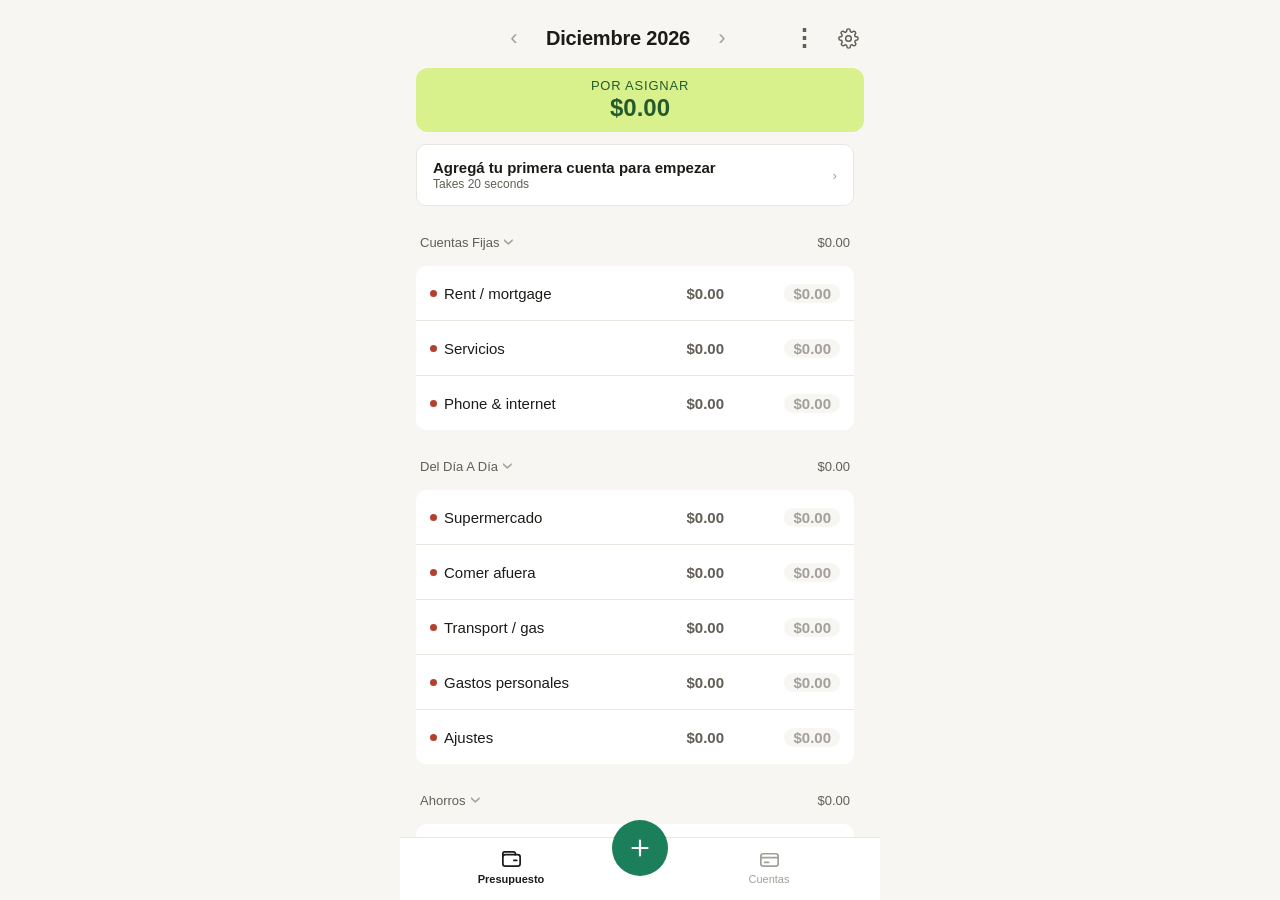
==== commit eeb693d2: "Add files via upload" ====
--- a/index.html
+++ b/index.html
@@ -1,29 +1,53 @@
 <!doctype html>
-<html lang="en">
-  <head>
-    <meta charset="UTF-8">
-    <meta name="viewport" content="width=device-width, initial-scale=1.0, viewport-fit=cover">
-    <meta name="theme-color" content="#F7F6F3" media="(prefers-color-scheme: light)">
-    <meta name="theme-color" content="#171614" media="(prefers-color-scheme: dark)">
-    <title>Tarn — every dollar, still</title>
-    <meta name="description" content="Tarn is a calm, local-first envelope budgeting app. No account, no bank login — your money plan lives on your device. Free beta.">
-    <meta property="og:title" content="Tarn — every dollar, still">
-    <meta property="og:description" content="Local-first envelope budgeting. No account. No bank login. Your data never leaves your device.">
-    <meta property="og:type" content="website">
-    <link rel="icon" type="image/png" sizes="32x32" href="/favicon-32.png">
-    <link rel="icon" type="image/png" sizes="64x64" href="/favicon.png">
-    <link rel="icon" type="image/svg+xml" href="/logo.svg">
-    <link rel="apple-touch-icon" href="/apple-touch-icon.png">
-    <meta name="mobile-web-app-capable" content="yes">
-    <meta name="apple-mobile-web-app-capable" content="yes">
-    <meta name="apple-mobile-web-app-status-bar-style" content="default">
-    <meta name="apple-mobile-web-app-title" content="Tarn">
-    <script type="module" crossorigin src="/assets/index-DcLFBCFR.js"></script>
-    <link rel="stylesheet" crossorigin href="/assets/index-u85c6tjM.css">
-    <link rel="manifest" href="/manifest.webmanifest">
-    <script id="vite-plugin-pwa:register-sw" src="/registerSW.js"></script>
-  </head>
-  <body>
-    <div id="root"></div>
-  </body>
-</html>
+<html lang="es">
+<head><meta charset="UTF-8"><meta name="viewport" content="width=device-width, initial-scale=1.0">
+<title>Tarn — vista previa</title><style>:root{--bg: #F7F6F3;--surface: #FFFFFF;--ink: #1C1B18;--ink2: #615E56;--ink3: #A3A099;--hairline: #E8E6E1;--green: #1A7F5A;--green-deep: #15684A;--greentint: #E8F3EE;--red: #B3402F;--redtint: #F7E9E6;--amber: #9A6B15;--ambertint: #F5EDDC;--zero: #8A877E;--dim: rgba(28, 27, 24, .35);--shadow-sheet: 0 -4px 24px rgba(0, 0, 0, .08);--radius-row: 10px;--radius-sheet: 16px;--dur: .18s;--dur-sheet: .24s;color-scheme:light}@media (prefers-color-scheme: dark){:root:not([data-theme=light]){--bg: #171614;--surface: #201F1C;--ink: #ECEAE4;--ink2: #A5A29A;--ink3: #6B6862;--hairline: #34322D;--green: #3FA97C;--green-deep: #4DBB8D;--greentint: #1E2E27;--red: #E06552;--redtint: #33221F;--amber: #D69A3A;--ambertint: #2E2617;--zero: #8A877E;--dim: rgba(0, 0, 0, .5);--shadow-sheet: 0 -4px 24px rgba(0, 0, 0, .4);color-scheme:dark}}:root[data-theme=dark]{--bg: #171614;--surface: #201F1C;--ink: #ECEAE4;--ink2: #A5A29A;--ink3: #6B6862;--hairline: #34322D;--green: #3FA97C;--green-deep: #4DBB8D;--greentint: #1E2E27;--red: #E06552;--redtint: #33221F;--amber: #D69A3A;--ambertint: #2E2617;--zero: #8A877E;--dim: rgba(0, 0, 0, .5);--shadow-sheet: 0 -4px 24px rgba(0, 0, 0, .4);color-scheme:dark}.chips-scroll{overflow-x:auto;scrollbar-width:none;-ms-overflow-style:none;-webkit-overflow-scrolling:touch;overscroll-behavior-x:contain}.chips-scroll::-webkit-scrollbar{display:none}*{box-sizing:border-box}html,body{margin:0;padding:0;background:var(--bg);color:var(--ink);font-family:-apple-system,BlinkMacSystemFont,SF Pro,Segoe UI,Roboto,sans-serif;-webkit-font-smoothing:antialiased;-webkit-tap-highlight-color:transparent}button{font-family:inherit;color:inherit;background:none;border:none;padding:0;cursor:pointer}input{font-family:inherit}.t-money-hero{font-size:2.125rem;font-weight:700;font-variant-numeric:tabular-nums;line-height:1.25}.t-title{font-size:1.375rem;font-weight:700}.t-money-row{font-size:1.0625rem;font-weight:600;font-variant-numeric:tabular-nums}.t-body{font-size:.9375rem;font-weight:400}.t-label{font-size:.8125rem;font-weight:500;text-transform:uppercase;letter-spacing:.06em}.t-caption{font-size:.75rem;font-weight:400}.tnum{font-variant-numeric:tabular-nums}*{scrollbar-width:thin;scrollbar-color:transparent transparent;transition:scrollbar-color .24s ease-out;touch-action:manipulation}input,select,textarea{font-size:1rem!important}*::-webkit-scrollbar{width:8px;height:8px}*::-webkit-scrollbar-thumb{background:transparent;border-radius:4px}*::-webkit-scrollbar-track{background:transparent}[data-scrolling]:not(.chips-scroll){scrollbar-color:var(--hairline) transparent}[data-scrolling]:not(.chips-scroll)::-webkit-scrollbar-thumb{background:var(--hairline)}@keyframes sheet-up{0%{transform:translateY(100%)}to{transform:translateY(0)}}@keyframes sheet-down{0%{transform:translateY(0)}to{transform:translateY(100%)}}@keyframes dim-in{0%{opacity:0}to{opacity:1}}@keyframes dim-out{0%{opacity:1}to{opacity:0}}@keyframes fade-in{0%{opacity:0}to{opacity:1}}@media (prefers-reduced-motion: reduce){*,*:before,*:after{animation-duration:1ms!important;transition-duration:1ms!important}}
+</style></head>
+<body><div id="root"></div><script type="module">var $m=Object.defineProperty;var Km=(e,t,n)=>t in e?$m(e,t,{enumerable:!0,configurable:!0,writable:!0,value:n}):e[t]=n;var Et=(e,t,n)=>Km(e,typeof t!="symbol"?t+"":t,n);(function(){const t=document.createElement("link").relList;if(t&&t.supports&&t.supports("modulepreload"))return;for(const o of document.querySelectorAll('link[rel="modulepreload"]'))r(o);new MutationObserver(o=>{for(const a of o)if(a.type==="childList")for(const u of a.addedNodes)u.tagName==="LINK"&&u.rel==="modulepreload"&&r(u)}).observe(document,{childList:!0,subtree:!0});function n(o){const a={};return o.integrity&&(a.integrity=o.integrity),o.referrerPolicy&&(a.referrerPolicy=o.referrerPolicy),o.crossOrigin==="use-credentials"?a.credentials="include":o.crossOrigin==="anonymous"?a.credentials="omit":a.credentials="same-origin",a}function r(o){if(o.ep)return;o.ep=!0;const a=n(o);fetch(o.href,a)}})();var rd=typeof globalThis<"u"?globalThis:typeof window<"u"?window:typeof global<"u"?global:typeof self<"u"?self:{};function Cf(e){return e&&e.__esModule&&Object.prototype.hasOwnProperty.call(e,"default")?e.default:e}var jf={exports:{}},Zl={},Ef={exports:{}},we={};/**
+ * @license React
+ * react.production.min.js
+ *
+ * Copyright (c) Facebook, Inc. and its affiliates.
+ *
+ * This source code is licensed under the MIT license found in the
+ * LICENSE file in the root directory of this source tree.
+ */var fo=Symbol.for("react.element"),Wm=Symbol.for("react.portal"),Hm=Symbol.for("react.fragment"),Um=Symbol.for("react.strict_mode"),Vm=Symbol.for("react.profiler"),qm=Symbol.for("react.provider"),Ym=Symbol.for("react.context"),Qm=Symbol.for("react.forward_ref"),Gm=Symbol.for("react.suspense"),Xm=Symbol.for("react.memo"),Zm=Symbol.for("react.lazy"),id=Symbol.iterator;function Jm(e){return e===null||typeof e!="object"?null:(e=id&&e[id]||e["@@iterator"],typeof e=="function"?e:null)}var Nf={isMounted:function(){return!1},enqueueForceUpdate:function(){},enqueueReplaceState:function(){},enqueueSetState:function(){}},If=Object.assign,Pf={};function oi(e,t,n){this.props=e,this.context=t,this.refs=Pf,this.updater=n||Nf}oi.prototype.isReactComponent={};oi.prototype.setState=function(e,t){if(typeof e!="object"&&typeof e!="function"&&e!=null)throw Error("setState(...): takes an object of state variables to update or a function which returns an object of state variables.");this.updater.enqueueSetState(this,e,t,"setState")};oi.prototype.forceUpdate=function(e){this.updater.enqueueForceUpdate(this,e,"forceUpdate")};function Tf(){}Tf.prototype=oi.prototype;function Cu(e,t,n){this.props=e,this.context=t,this.refs=Pf,this.updater=n||Nf}var ju=Cu.prototype=new Tf;ju.constructor=Cu;If(ju,oi.prototype);ju.isPureReactComponent=!0;var od=Array.isArray,Of=Object.prototype.hasOwnProperty,Eu={current:null},Af={key:!0,ref:!0,__self:!0,__source:!0};function Rf(e,t,n){var r,o={},a=null,u=null;if(t!=null)for(r in t.ref!==void 0&&(u=t.ref),t.key!==void 0&&(a=""+t.key),t)Of.call(t,r)&&!Af.hasOwnProperty(r)&&(o[r]=t[r]);var f=arguments.length-2;if(f===1)o.children=n;else if(1<f){for(var m=Array(f),g=0;g<f;g++)m[g]=arguments[g+2];o.children=m}if(e&&e.defaultProps)for(r in f=e.defaultProps,f)o[r]===void 0&&(o[r]=f[r]);return{$$typeof:fo,type:e,key:a,ref:u,props:o,_owner:Eu.current}}function ev(e,t){return{$$typeof:fo,type:e.type,key:t,ref:e.ref,props:e.props,_owner:e._owner}}function Nu(e){return typeof e=="object"&&e!==null&&e.$$typeof===fo}function tv(e){var t={"=":"=0",":":"=2"};return"$"+e.replace(/[=:]/g,function(n){return t[n]})}var ld=/\/+/g;function Qa(e,t){return typeof e=="object"&&e!==null&&e.key!=null?tv(""+e.key):t.toString(36)}function pl(e,t,n,r,o){var a=typeof e;(a==="undefined"||a==="boolean")&&(e=null);var u=!1;if(e===null)u=!0;else switch(a){case"string":case"number":u=!0;break;case"object":switch(e.$$typeof){case fo:case Wm:u=!0}}if(u)return u=e,o=o(u),e=r===""?"."+Qa(u,0):r,od(o)?(n="",e!=null&&(n=e.replace(ld,"$&/")+"/"),pl(o,t,n,"",function(g){return g})):o!=null&&(Nu(o)&&(o=ev(o,n+(!o.key||u&&u.key===o.key?"":(""+o.key).replace(ld,"$&/")+"/")+e)),t.push(o)),1;if(u=0,r=r===""?".":r+":",od(e))for(var f=0;f<e.length;f++){a=e[f];var m=r+Qa(a,f);u+=pl(a,t,n,m,o)}else if(m=Jm(e),typeof m=="function")for(e=m.call(e),f=0;!(a=e.next()).done;)a=a.value,m=r+Qa(a,f++),u+=pl(a,t,n,m,o);else if(a==="object")throw t=String(e),Error("Objects are not valid as a React child (found: "+(t==="[object Object]"?"object with keys {"+Object.keys(e).join(", ")+"}":t)+"). If you meant to render a collection of children, use an array instead.");return u}function qo(e,t,n){if(e==null)return e;var r=[],o=0;return pl(e,r,"","",function(a){return t.call(n,a,o++)}),r}function nv(e){if(e._status===-1){var t=e._result;t=t(),t.then(function(n){(e._status===0||e._status===-1)&&(e._status=1,e._result=n)},function(n){(e._status===0||e._status===-1)&&(e._status=2,e._result=n)}),e._status===-1&&(e._status=0,e._result=t)}if(e._status===1)return e._result.default;throw e._result}var yt={current:null},hl={transition:null},rv={ReactCurrentDispatcher:yt,ReactCurrentBatchConfig:hl,ReactCurrentOwner:Eu};function zf(){throw Error("act(...) is not supported in production builds of React.")}we.Children={map:qo,forEach:function(e,t,n){qo(e,function(){t.apply(this,arguments)},n)},count:function(e){var t=0;return qo(e,function(){t++}),t},toArray:function(e){return qo(e,function(t){return t})||[]},only:function(e){if(!Nu(e))throw Error("React.Children.only expected to receive a single React element child.");return e}};we.Component=oi;we.Fragment=Hm;we.Profiler=Vm;we.PureComponent=Cu;we.StrictMode=Um;we.Suspense=Gm;we.__SECRET_INTERNALS_DO_NOT_USE_OR_YOU_WILL_BE_FIRED=rv;we.act=zf;we.cloneElement=function(e,t,n){if(e==null)throw Error("React.cloneElement(...): The argument must be a React element, but you passed "+e+".");var r=If({},e.props),o=e.key,a=e.ref,u=e._owner;if(t!=null){if(t.ref!==void 0&&(a=t.ref,u=Eu.current),t.key!==void 0&&(o=""+t.key),e.type&&e.type.defaultProps)var f=e.type.defaultProps;for(m in t)Of.call(t,m)&&!Af.hasOwnProperty(m)&&(r[m]=t[m]===void 0&&f!==void 0?f[m]:t[m])}var m=arguments.length-2;if(m===1)r.children=n;else if(1<m){f=Array(m);for(var g=0;g<m;g++)f[g]=arguments[g+2];r.children=f}return{$$typeof:fo,type:e.type,key:o,ref:a,props:r,_owner:u}};we.createContext=function(e){return e={$$typeof:Ym,_currentValue:e,_currentValue2:e,_threadCount:0,Provider:null,Consumer:null,_defaultValue:null,_globalName:null},e.Provider={$$typeof:qm,_context:e},e.Consumer=e};we.createElement=Rf;we.createFactory=function(e){var t=Rf.bind(null,e);return t.type=e,t};we.createRef=function(){return{current:null}};we.forwardRef=function(e){return{$$typeof:Qm,render:e}};we.isValidElement=Nu;we.lazy=function(e){return{$$typeof:Zm,_payload:{_status:-1,_result:e},_init:nv}};we.memo=function(e,t){return{$$typeof:Xm,type:e,compare:t===void 0?null:t}};we.startTransition=function(e){var t=hl.transition;hl.transition={};try{e()}finally{hl.transition=t}};we.unstable_act=zf;we.useCallback=function(e,t){return yt.current.useCallback(e,t)};we.useContext=function(e){return yt.current.useContext(e)};we.useDebugValue=function(){};we.useDeferredValue=function(e){return yt.current.useDeferredValue(e)};we.useEffect=function(e,t){return yt.current.useEffect(e,t)};we.useId=function(){return yt.current.useId()};we.useImperativeHandle=function(e,t,n){return yt.current.useImperativeHandle(e,t,n)};we.useInsertionEffect=function(e,t){return yt.current.useInsertionEffect(e,t)};we.useLayoutEffect=function(e,t){return yt.current.useLayoutEffect(e,t)};we.useMemo=function(e,t){return yt.current.useMemo(e,t)};we.useReducer=function(e,t,n){return yt.current.useReducer(e,t,n)};we.useRef=function(e){return yt.current.useRef(e)};we.useState=function(e){return yt.current.useState(e)};we.useSyncExternalStore=function(e,t,n){return yt.current.useSyncExternalStore(e,t,n)};we.useTransition=function(){return yt.current.useTransition()};we.version="18.3.1";Ef.exports=we;var ee=Ef.exports;const iv=Cf(ee);/**
+ * @license React
+ * react-jsx-runtime.production.min.js
+ *
+ * Copyright (c) Facebook, Inc. and its affiliates.
+ *
+ * This source code is licensed under the MIT license found in the
+ * LICENSE file in the root directory of this source tree.
+ */var ov=ee,lv=Symbol.for("react.element"),av=Symbol.for("react.fragment"),sv=Object.prototype.hasOwnProperty,uv=ov.__SECRET_INTERNALS_DO_NOT_USE_OR_YOU_WILL_BE_FIRED.ReactCurrentOwner,cv={key:!0,ref:!0,__self:!0,__source:!0};function Df(e,t,n){var r,o={},a=null,u=null;n!==void 0&&(a=""+n),t.key!==void 0&&(a=""+t.key),t.ref!==void 0&&(u=t.ref);for(r in t)sv.call(t,r)&&!cv.hasOwnProperty(r)&&(o[r]=t[r]);if(e&&e.defaultProps)for(r in t=e.defaultProps,t)o[r]===void 0&&(o[r]=t[r]);return{$$typeof:lv,type:e,key:a,ref:u,props:o,_owner:uv.current}}Zl.Fragment=av;Zl.jsx=Df;Zl.jsxs=Df;jf.exports=Zl;var p=jf.exports,Cs={},Bf={exports:{}},Ot={},Mf={exports:{}},Lf={};/**
+ * @license React
+ * scheduler.production.min.js
+ *
+ * Copyright (c) Facebook, Inc. and its affiliates.
+ *
+ * This source code is licensed under the MIT license found in the
+ * LICENSE file in the root directory of this source tree.
+ */(function(e){function t(te,de){var fe=te.length;te.push(de);e:for(;0<fe;){var Ie=fe-1>>>1,je=te[Ie];if(0<o(je,de))te[Ie]=de,te[fe]=je,fe=Ie;else break e}}function n(te){return te.length===0?null:te[0]}function r(te){if(te.length===0)return null;var de=te[0],fe=te.pop();if(fe!==de){te[0]=fe;e:for(var Ie=0,je=te.length,Zt=je>>>1;Ie<Zt;){var Ge=2*(Ie+1)-1,Jt=te[Ge],nt=Ge+1,J=te[nt];if(0>o(Jt,fe))nt<je&&0>o(J,Jt)?(te[Ie]=J,te[nt]=fe,Ie=nt):(te[Ie]=Jt,te[Ge]=fe,Ie=Ge);else if(nt<je&&0>o(J,fe))te[Ie]=J,te[nt]=fe,Ie=nt;else break e}}return de}function o(te,de){var fe=te.sortIndex-de.sortIndex;return fe!==0?fe:te.id-de.id}if(typeof performance=="object"&&typeof performance.now=="function"){var a=performance;e.unstable_now=function(){return a.now()}}else{var u=Date,f=u.now();e.unstable_now=function(){return u.now()-f}}var m=[],g=[],C=1,S=null,b=3,L=!1,M=!1,F=!1,ae=typeof setTimeout=="function"?setTimeout:null,k=typeof clearTimeout=="function"?clearTimeout:null,x=typeof setImmediate<"u"?setImmediate:null;typeof navigator<"u"&&navigator.scheduling!==void 0&&navigator.scheduling.isInputPending!==void 0&&navigator.scheduling.isInputPending.bind(navigator.scheduling);function w(te){for(var de=n(g);de!==null;){if(de.callback===null)r(g);else if(de.startTime<=te)r(g),de.sortIndex=de.expirationTime,t(m,de);else break;de=n(g)}}function A(te){if(F=!1,w(te),!M)if(n(m)!==null)M=!0,$t(z);else{var de=n(g);de!==null&&un(A,de.startTime-te)}}function z(te,de){M=!1,F&&(F=!1,k(Z),Z=-1),L=!0;var fe=b;try{for(w(de),S=n(m);S!==null&&(!(S.expirationTime>de)||te&&!se());){var Ie=S.callback;if(typeof Ie=="function"){S.callback=null,b=S.priorityLevel;var je=Ie(S.expirationTime<=de);de=e.unstable_now(),typeof je=="function"?S.callback=je:S===n(m)&&r(m),w(de)}else r(m);S=n(m)}if(S!==null)var Zt=!0;else{var Ge=n(g);Ge!==null&&un(A,Ge.startTime-de),Zt=!1}return Zt}finally{S=null,b=fe,L=!1}}var $=!1,W=null,Z=-1,ye=5,q=-1;function se(){return!(e.unstable_now()-q<ye)}function Ee(){if(W!==null){var te=e.unstable_now();q=te;var de=!0;try{de=W(!0,te)}finally{de?tt():($=!1,W=null)}}else $=!1}var tt;if(typeof x=="function")tt=function(){x(Ee)};else if(typeof MessageChannel<"u"){var Xt=new MessageChannel,Cn=Xt.port2;Xt.port1.onmessage=Ee,tt=function(){Cn.postMessage(null)}}else tt=function(){ae(Ee,0)};function $t(te){W=te,$||($=!0,tt())}function un(te,de){Z=ae(function(){te(e.unstable_now())},de)}e.unstable_IdlePriority=5,e.unstable_ImmediatePriority=1,e.unstable_LowPriority=4,e.unstable_NormalPriority=3,e.unstable_Profiling=null,e.unstable_UserBlockingPriority=2,e.unstable_cancelCallback=function(te){te.callback=null},e.unstable_continueExecution=function(){M||L||(M=!0,$t(z))},e.unstable_forceFrameRate=function(te){0>te||125<te?console.error("forceFrameRate takes a positive int between 0 and 125, forcing frame rates higher than 125 fps is not supported"):ye=0<te?Math.floor(1e3/te):5},e.unstable_getCurrentPriorityLevel=function(){return b},e.unstable_getFirstCallbackNode=function(){return n(m)},e.unstable_next=function(te){switch(b){case 1:case 2:case 3:var de=3;break;default:de=b}var fe=b;b=de;try{return te()}finally{b=fe}},e.unstable_pauseExecution=function(){},e.unstable_requestPaint=function(){},e.unstable_runWithPriority=function(te,de){switch(te){case 1:case 2:case 3:case 4:case 5:break;default:te=3}var fe=b;b=te;try{return de()}finally{b=fe}},e.unstable_scheduleCallback=function(te,de,fe){var Ie=e.unstable_now();switch(typeof fe=="object"&&fe!==null?(fe=fe.delay,fe=typeof fe=="number"&&0<fe?Ie+fe:Ie):fe=Ie,te){case 1:var je=-1;break;case 2:je=250;break;case 5:je=1073741823;break;case 4:je=1e4;break;default:je=5e3}return je=fe+je,te={id:C++,callback:de,priorityLevel:te,startTime:fe,expirationTime:je,sortIndex:-1},fe>Ie?(te.sortIndex=fe,t(g,te),n(m)===null&&te===n(g)&&(F?(k(Z),Z=-1):F=!0,un(A,fe-Ie))):(te.sortIndex=je,t(m,te),M||L||(M=!0,$t(z))),te},e.unstable_shouldYield=se,e.unstable_wrapCallback=function(te){var de=b;return function(){var fe=b;b=de;try{return te.apply(this,arguments)}finally{b=fe}}}})(Lf);Mf.exports=Lf;var dv=Mf.exports;/**
+ * @license React
+ * react-dom.production.min.js
+ *
+ * Copyright (c) Facebook, Inc. and its affiliates.
+ *
+ * This source code is licensed under the MIT license found in the
+ * LICENSE file in the root directory of this source tree.
+ */var fv=ee,Tt=dv;function Q(e){for(var t="https://reactjs.org/docs/error-decoder.html?invariant="+e,n=1;n<arguments.length;n++)t+="&args[]="+encodeURIComponent(arguments[n]);return"Minified React error #"+e+"; visit "+t+" for the full message or use the non-minified dev environment for full errors and additional helpful warnings."}var Ff=new Set,qi={};function br(e,t){Zr(e,t),Zr(e+"Capture",t)}function Zr(e,t){for(qi[e]=t,e=0;e<t.length;e++)Ff.add(t[e])}var wn=!(typeof window>"u"||typeof window.document>"u"||typeof window.document.createElement>"u"),js=Object.prototype.hasOwnProperty,pv=/^[:A-Z_a-z\u00C0-\u00D6\u00D8-\u00F6\u00F8-\u02FF\u0370-\u037D\u037F-\u1FFF\u200C-\u200D\u2070-\u218F\u2C00-\u2FEF\u3001-\uD7FF\uF900-\uFDCF\uFDF0-\uFFFD][:A-Z_a-z\u00C0-\u00D6\u00D8-\u00F6\u00F8-\u02FF\u0370-\u037D\u037F-\u1FFF\u200C-\u200D\u2070-\u218F\u2C00-\u2FEF\u3001-\uD7FF\uF900-\uFDCF\uFDF0-\uFFFD\-.0-9\u00B7\u0300-\u036F\u203F-\u2040]*$/,ad={},sd={};function hv(e){return js.call(sd,e)?!0:js.call(ad,e)?!1:pv.test(e)?sd[e]=!0:(ad[e]=!0,!1)}function mv(e,t,n,r){if(n!==null&&n.type===0)return!1;switch(typeof t){case"function":case"symbol":return!0;case"boolean":return r?!1:n!==null?!n.acceptsBooleans:(e=e.toLowerCase().slice(0,5),e!=="data-"&&e!=="aria-");default:return!1}}function vv(e,t,n,r){if(t===null||typeof t>"u"||mv(e,t,n,r))return!0;if(r)return!1;if(n!==null)switch(n.type){case 3:return!t;case 4:return t===!1;case 5:return isNaN(t);case 6:return isNaN(t)||1>t}return!1}function gt(e,t,n,r,o,a,u){this.acceptsBooleans=t===2||t===3||t===4,this.attributeName=r,this.attributeNamespace=o,this.mustUseProperty=n,this.propertyName=e,this.type=t,this.sanitizeURL=a,this.removeEmptyString=u}var ot={};"children dangerouslySetInnerHTML defaultValue defaultChecked innerHTML suppressContentEditableWarning suppressHydrationWarning style".split(" ").forEach(function(e){ot[e]=new gt(e,0,!1,e,null,!1,!1)});[["acceptCharset","accept-charset"],["className","class"],["htmlFor","for"],["httpEquiv","http-equiv"]].forEach(function(e){var t=e[0];ot[t]=new gt(t,1,!1,e[1],null,!1,!1)});["contentEditable","draggable","spellCheck","value"].forEach(function(e){ot[e]=new gt(e,2,!1,e.toLowerCase(),null,!1,!1)});["autoReverse","externalResourcesRequired","focusable","preserveAlpha"].forEach(function(e){ot[e]=new gt(e,2,!1,e,null,!1,!1)});"allowFullScreen async autoFocus autoPlay controls default defer disabled disablePictureInPicture disableRemotePlayback formNoValidate hidden loop noModule noValidate open playsInline readOnly required reversed scoped seamless itemScope".split(" ").forEach(function(e){ot[e]=new gt(e,3,!1,e.toLowerCase(),null,!1,!1)});["checked","multiple","muted","selected"].forEach(function(e){ot[e]=new gt(e,3,!0,e,null,!1,!1)});["capture","download"].forEach(function(e){ot[e]=new gt(e,4,!1,e,null,!1,!1)});["cols","rows","size","span"].forEach(function(e){ot[e]=new gt(e,6,!1,e,null,!1,!1)});["rowSpan","start"].forEach(function(e){ot[e]=new gt(e,5,!1,e.toLowerCase(),null,!1,!1)});var Iu=/[\-:]([a-z])/g;function Pu(e){return e[1].toUpperCase()}"accent-height alignment-baseline arabic-form baseline-shift cap-height clip-path clip-rule color-interpolation color-interpolation-filters color-profile color-rendering dominant-baseline enable-background fill-opacity fill-rule flood-color flood-opacity font-family font-size font-size-adjust font-stretch font-style font-variant font-weight glyph-name glyph-orientation-horizontal glyph-orientation-vertical horiz-adv-x horiz-origin-x image-rendering letter-spacing lighting-color marker-end marker-mid marker-start overline-position overline-thickness paint-order panose-1 pointer-events rendering-intent shape-rendering stop-color stop-opacity strikethrough-position strikethrough-thickness stroke-dasharray stroke-dashoffset stroke-linecap stroke-linejoin stroke-miterlimit stroke-opacity stroke-width text-anchor text-decoration text-rendering underline-position underline-thickness unicode-bidi unicode-range units-per-em v-alphabetic v-hanging v-ideographic v-mathematical vector-effect vert-adv-y vert-origin-x vert-origin-y word-spacing writing-mode xmlns:xlink x-height".split(" ").forEach(function(e){var t=e.replace(Iu,Pu);ot[t]=new gt(t,1,!1,e,null,!1,!1)});"xlink:actuate xlink:arcrole xlink:role xlink:show xlink:title xlink:type".split(" ").forEach(function(e){var t=e.replace(Iu,Pu);ot[t]=new gt(t,1,!1,e,"http://www.w3.org/1999/xlink",!1,!1)});["xml:base","xml:lang","xml:space"].forEach(function(e){var t=e.replace(Iu,Pu);ot[t]=new gt(t,1,!1,e,"http://www.w3.org/XML/1998/namespace",!1,!1)});["tabIndex","crossOrigin"].forEach(function(e){ot[e]=new gt(e,1,!1,e.toLowerCase(),null,!1,!1)});ot.xlinkHref=new gt("xlinkHref",1,!1,"xlink:href","http://www.w3.org/1999/xlink",!0,!1);["src","href","action","formAction"].forEach(function(e){ot[e]=new gt(e,1,!1,e.toLowerCase(),null,!0,!0)});function Tu(e,t,n,r){var o=ot.hasOwnProperty(t)?ot[t]:null;(o!==null?o.type!==0:r||!(2<t.length)||t[0]!=="o"&&t[0]!=="O"||t[1]!=="n"&&t[1]!=="N")&&(vv(t,n,o,r)&&(n=null),r||o===null?hv(t)&&(n===null?e.removeAttribute(t):e.setAttribute(t,""+n)):o.mustUseProperty?e[o.propertyName]=n===null?o.type===3?!1:"":n:(t=o.attributeName,r=o.attributeNamespace,n===null?e.removeAttribute(t):(o=o.type,n=o===3||o===4&&n===!0?"":""+n,r?e.setAttributeNS(r,t,n):e.setAttribute(t,n))))}var _n=fv.__SECRET_INTERNALS_DO_NOT_USE_OR_YOU_WILL_BE_FIRED,Yo=Symbol.for("react.element"),Rr=Symbol.for("react.portal"),zr=Symbol.for("react.fragment"),Ou=Symbol.for("react.strict_mode"),Es=Symbol.for("react.profiler"),$f=Symbol.for("react.provider"),Kf=Symbol.for("react.context"),Au=Symbol.for("react.forward_ref"),Ns=Symbol.for("react.suspense"),Is=Symbol.for("react.suspense_list"),Ru=Symbol.for("react.memo"),An=Symbol.for("react.lazy"),Wf=Symbol.for("react.offscreen"),ud=Symbol.iterator;function Ci(e){return e===null||typeof e!="object"?null:(e=ud&&e[ud]||e["@@iterator"],typeof e=="function"?e:null)}var Fe=Object.assign,Ga;function Ai(e){if(Ga===void 0)try{throw Error()}catch(n){var t=n.stack.trim().match(/\n( *(at )?)/);Ga=t&&t[1]||""}return`
+`+Ga+e}var Xa=!1;function Za(e,t){if(!e||Xa)return"";Xa=!0;var n=Error.prepareStackTrace;Error.prepareStackTrace=void 0;try{if(t)if(t=function(){throw Error()},Object.defineProperty(t.prototype,"props",{set:function(){throw Error()}}),typeof Reflect=="object"&&Reflect.construct){try{Reflect.construct(t,[])}catch(g){var r=g}Reflect.construct(e,[],t)}else{try{t.call()}catch(g){r=g}e.call(t.prototype)}else{try{throw Error()}catch(g){r=g}e()}}catch(g){if(g&&r&&typeof g.stack=="string"){for(var o=g.stack.split(`
+`),a=r.stack.split(`
+`),u=o.length-1,f=a.length-1;1<=u&&0<=f&&o[u]!==a[f];)f--;for(;1<=u&&0<=f;u--,f--)if(o[u]!==a[f]){if(u!==1||f!==1)do if(u--,f--,0>f||o[u]!==a[f]){var m=`
+`+o[u].replace(" at new "," at ");return e.displayName&&m.includes("<anonymous>")&&(m=m.replace("<anonymous>",e.displayName)),m}while(1<=u&&0<=f);break}}}finally{Xa=!1,Error.prepareStackTrace=n}return(e=e?e.displayName||e.name:"")?Ai(e):""}function yv(e){switch(e.tag){case 5:return Ai(e.type);case 16:return Ai("Lazy");case 13:return Ai("Suspense");case 19:return Ai("SuspenseList");case 0:case 2:case 15:return e=Za(e.type,!1),e;case 11:return e=Za(e.type.render,!1),e;case 1:return e=Za(e.type,!0),e;default:return""}}function Ps(e){if(e==null)return null;if(typeof e=="function")return e.displayName||e.name||null;if(typeof e=="string")return e;switch(e){case zr:return"Fragment";case Rr:return"Portal";case Es:return"Profiler";case Ou:return"StrictMode";case Ns:return"Suspense";case Is:return"SuspenseList"}if(typeof e=="object")switch(e.$$typeof){case Kf:return(e.displayName||"Context")+".Consumer";case $f:return(e._context.displayName||"Context")+".Provider";case Au:var t=e.render;return e=e.displayName,e||(e=t.displayName||t.name||"",e=e!==""?"ForwardRef("+e+")":"ForwardRef"),e;case Ru:return t=e.displayName||null,t!==null?t:Ps(e.type)||"Memo";case An:t=e._payload,e=e._init;try{return Ps(e(t))}catch{}}return null}function gv(e){var t=e.type;switch(e.tag){case 24:return"Cache";case 9:return(t.displayName||"Context")+".Consumer";case 10:return(t._context.displayName||"Context")+".Provider";case 18:return"DehydratedFragment";case 11:return e=t.render,e=e.displayName||e.name||"",t.displayName||(e!==""?"ForwardRef("+e+")":"ForwardRef");case 7:return"Fragment";case 5:return t;case 4:return"Portal";case 3:return"Root";case 6:return"Text";case 16:return Ps(t);case 8:return t===Ou?"StrictMode":"Mode";case 22:return"Offscreen";case 12:return"Profiler";case 21:return"Scope";case 13:return"Suspense";case 19:return"SuspenseList";case 25:return"TracingMarker";case 1:case 0:case 17:case 2:case 14:case 15:if(typeof t=="function")return t.displayName||t.name||null;if(typeof t=="string")return t}return null}function qn(e){switch(typeof e){case"boolean":case"number":case"string":case"undefined":return e;case"object":return e;default:return""}}function Hf(e){var t=e.type;return(e=e.nodeName)&&e.toLowerCase()==="input"&&(t==="checkbox"||t==="radio")}function xv(e){var t=Hf(e)?"checked":"value",n=Object.getOwnPropertyDescriptor(e.constructor.prototype,t),r=""+e[t];if(!e.hasOwnProperty(t)&&typeof n<"u"&&typeof n.get=="function"&&typeof n.set=="function"){var o=n.get,a=n.set;return Object.defineProperty(e,t,{configurable:!0,get:function(){return o.call(this)},set:function(u){r=""+u,a.call(this,u)}}),Object.defineProperty(e,t,{enumerable:n.enumerable}),{getValue:function(){return r},setValue:function(u){r=""+u},stopTracking:function(){e._valueTracker=null,delete e[t]}}}}function Qo(e){e._valueTracker||(e._valueTracker=xv(e))}function Uf(e){if(!e)return!1;var t=e._valueTracker;if(!t)return!0;var n=t.getValue(),r="";return e&&(r=Hf(e)?e.checked?"true":"false":e.value),e=r,e!==n?(t.setValue(e),!0):!1}function jl(e){if(e=e||(typeof document<"u"?document:void 0),typeof e>"u")return null;try{return e.activeElement||e.body}catch{return e.body}}function Ts(e,t){var n=t.checked;return Fe({},t,{defaultChecked:void 0,defaultValue:void 0,value:void 0,checked:n??e._wrapperState.initialChecked})}function cd(e,t){var n=t.defaultValue==null?"":t.defaultValue,r=t.checked!=null?t.checked:t.defaultChecked;n=qn(t.value!=null?t.value:n),e._wrapperState={initialChecked:r,initialValue:n,controlled:t.type==="checkbox"||t.type==="radio"?t.checked!=null:t.value!=null}}function Vf(e,t){t=t.checked,t!=null&&Tu(e,"checked",t,!1)}function Os(e,t){Vf(e,t);var n=qn(t.value),r=t.type;if(n!=null)r==="number"?(n===0&&e.value===""||e.value!=n)&&(e.value=""+n):e.value!==""+n&&(e.value=""+n);else if(r==="submit"||r==="reset"){e.removeAttribute("value");return}t.hasOwnProperty("value")?As(e,t.type,n):t.hasOwnProperty("defaultValue")&&As(e,t.type,qn(t.defaultValue)),t.checked==null&&t.defaultChecked!=null&&(e.defaultChecked=!!t.defaultChecked)}function dd(e,t,n){if(t.hasOwnProperty("value")||t.hasOwnProperty("defaultValue")){var r=t.type;if(!(r!=="submit"&&r!=="reset"||t.value!==void 0&&t.value!==null))return;t=""+e._wrapperState.initialValue,n||t===e.value||(e.value=t),e.defaultValue=t}n=e.name,n!==""&&(e.name=""),e.defaultChecked=!!e._wrapperState.initialChecked,n!==""&&(e.name=n)}function As(e,t,n){(t!=="number"||jl(e.ownerDocument)!==e)&&(n==null?e.defaultValue=""+e._wrapperState.initialValue:e.defaultValue!==""+n&&(e.defaultValue=""+n))}var Ri=Array.isArray;function Vr(e,t,n,r){if(e=e.options,t){t={};for(var o=0;o<n.length;o++)t["$"+n[o]]=!0;for(n=0;n<e.length;n++)o=t.hasOwnProperty("$"+e[n].value),e[n].selected!==o&&(e[n].selected=o),o&&r&&(e[n].defaultSelected=!0)}else{for(n=""+qn(n),t=null,o=0;o<e.length;o++){if(e[o].value===n){e[o].selected=!0,r&&(e[o].defaultSelected=!0);return}t!==null||e[o].disabled||(t=e[o])}t!==null&&(t.selected=!0)}}function Rs(e,t){if(t.dangerouslySetInnerHTML!=null)throw Error(Q(91));return Fe({},t,{value:void 0,defaultValue:void 0,children:""+e._wrapperState.initialValue})}function fd(e,t){var n=t.value;if(n==null){if(n=t.children,t=t.defaultValue,n!=null){if(t!=null)throw Error(Q(92));if(Ri(n)){if(1<n.length)throw Error(Q(93));n=n[0]}t=n}t==null&&(t=""),n=t}e._wrapperState={initialValue:qn(n)}}function qf(e,t){var n=qn(t.value),r=qn(t.defaultValue);n!=null&&(n=""+n,n!==e.value&&(e.value=n),t.defaultValue==null&&e.defaultValue!==n&&(e.defaultValue=n)),r!=null&&(e.defaultValue=""+r)}function pd(e){var t=e.textContent;t===e._wrapperState.initialValue&&t!==""&&t!==null&&(e.value=t)}function Yf(e){switch(e){case"svg":return"http://www.w3.org/2000/svg";case"math":return"http://www.w3.org/1998/Math/MathML";default:return"http://www.w3.org/1999/xhtml"}}function zs(e,t){return e==null||e==="http://www.w3.org/1999/xhtml"?Yf(t):e==="http://www.w3.org/2000/svg"&&t==="foreignObject"?"http://www.w3.org/1999/xhtml":e}var Go,Qf=function(e){return typeof MSApp<"u"&&MSApp.execUnsafeLocalFunction?function(t,n,r,o){MSApp.execUnsafeLocalFunction(function(){return e(t,n,r,o)})}:e}(function(e,t){if(e.namespaceURI!=="http://www.w3.org/2000/svg"||"innerHTML"in e)e.innerHTML=t;else{for(Go=Go||document.createElement("div"),Go.innerHTML="<svg>"+t.valueOf().toString()+"</svg>",t=Go.firstChild;e.firstChild;)e.removeChild(e.firstChild);for(;t.firstChild;)e.appendChild(t.firstChild)}});function Yi(e,t){if(t){var n=e.firstChild;if(n&&n===e.lastChild&&n.nodeType===3){n.nodeValue=t;return}}e.textContent=t}var Bi={animationIterationCount:!0,aspectRatio:!0,borderImageOutset:!0,borderImageSlice:!0,borderImageWidth:!0,boxFlex:!0,boxFlexGroup:!0,boxOrdinalGroup:!0,columnCount:!0,columns:!0,flex:!0,flexGrow:!0,flexPositive:!0,flexShrink:!0,flexNegative:!0,flexOrder:!0,gridArea:!0,gridRow:!0,gridRowEnd:!0,gridRowSpan:!0,gridRowStart:!0,gridColumn:!0,gridColumnEnd:!0,gridColumnSpan:!0,gridColumnStart:!0,fontWeight:!0,lineClamp:!0,lineHeight:!0,opacity:!0,order:!0,orphans:!0,tabSize:!0,widows:!0,zIndex:!0,zoom:!0,fillOpacity:!0,floodOpacity:!0,stopOpacity:!0,strokeDasharray:!0,strokeDashoffset:!0,strokeMiterlimit:!0,strokeOpacity:!0,strokeWidth:!0},wv=["Webkit","ms","Moz","O"];Object.keys(Bi).forEach(function(e){wv.forEach(function(t){t=t+e.charAt(0).toUpperCase()+e.substring(1),Bi[t]=Bi[e]})});function Gf(e,t,n){return t==null||typeof t=="boolean"||t===""?"":n||typeof t!="number"||t===0||Bi.hasOwnProperty(e)&&Bi[e]?(""+t).trim():t+"px"}function Xf(e,t){e=e.style;for(var n in t)if(t.hasOwnProperty(n)){var r=n.indexOf("--")===0,o=Gf(n,t[n],r);n==="float"&&(n="cssFloat"),r?e.setProperty(n,o):e[n]=o}}var kv=Fe({menuitem:!0},{area:!0,base:!0,br:!0,col:!0,embed:!0,hr:!0,img:!0,input:!0,keygen:!0,link:!0,meta:!0,param:!0,source:!0,track:!0,wbr:!0});function Ds(e,t){if(t){if(kv[e]&&(t.children!=null||t.dangerouslySetInnerHTML!=null))throw Error(Q(137,e));if(t.dangerouslySetInnerHTML!=null){if(t.children!=null)throw Error(Q(60));if(typeof t.dangerouslySetInnerHTML!="object"||!("__html"in t.dangerouslySetInnerHTML))throw Error(Q(61))}if(t.style!=null&&typeof t.style!="object")throw Error(Q(62))}}function Bs(e,t){if(e.indexOf("-")===-1)return typeof t.is=="string";switch(e){case"annotation-xml":case"color-profile":case"font-face":case"font-face-src":case"font-face-uri":case"font-face-format":case"font-face-name":case"missing-glyph":return!1;default:return!0}}var Ms=null;function zu(e){return e=e.target||e.srcElement||window,e.correspondingUseElement&&(e=e.correspondingUseElement),e.nodeType===3?e.parentNode:e}var Ls=null,qr=null,Yr=null;function hd(e){if(e=mo(e)){if(typeof Ls!="function")throw Error(Q(280));var t=e.stateNode;t&&(t=ra(t),Ls(e.stateNode,e.type,t))}}function Zf(e){qr?Yr?Yr.push(e):Yr=[e]:qr=e}function Jf(){if(qr){var e=qr,t=Yr;if(Yr=qr=null,hd(e),t)for(e=0;e<t.length;e++)hd(t[e])}}function ep(e,t){return e(t)}function tp(){}var Ja=!1;function np(e,t,n){if(Ja)return e(t,n);Ja=!0;try{return ep(e,t,n)}finally{Ja=!1,(qr!==null||Yr!==null)&&(tp(),Jf())}}function Qi(e,t){var n=e.stateNode;if(n===null)return null;var r=ra(n);if(r===null)return null;n=r[t];e:switch(t){case"onClick":case"onClickCapture":case"onDoubleClick":case"onDoubleClickCapture":case"onMouseDown":case"onMouseDownCapture":case"onMouseMove":case"onMouseMoveCapture":case"onMouseUp":case"onMouseUpCapture":case"onMouseEnter":(r=!r.disabled)||(e=e.type,r=!(e==="button"||e==="input"||e==="select"||e==="textarea")),e=!r;break e;default:e=!1}if(e)return null;if(n&&typeof n!="function")throw Error(Q(231,t,typeof n));return n}var Fs=!1;if(wn)try{var ji={};Object.defineProperty(ji,"passive",{get:function(){Fs=!0}}),window.addEventListener("test",ji,ji),window.removeEventListener("test",ji,ji)}catch{Fs=!1}function Sv(e,t,n,r,o,a,u,f,m){var g=Array.prototype.slice.call(arguments,3);try{t.apply(n,g)}catch(C){this.onError(C)}}var Mi=!1,El=null,Nl=!1,$s=null,bv={onError:function(e){Mi=!0,El=e}};function _v(e,t,n,r,o,a,u,f,m){Mi=!1,El=null,Sv.apply(bv,arguments)}function Cv(e,t,n,r,o,a,u,f,m){if(_v.apply(this,arguments),Mi){if(Mi){var g=El;Mi=!1,El=null}else throw Error(Q(198));Nl||(Nl=!0,$s=g)}}function _r(e){var t=e,n=e;if(e.alternate)for(;t.return;)t=t.return;else{e=t;do t=e,t.flags&4098&&(n=t.return),e=t.return;while(e)}return t.tag===3?n:null}function rp(e){if(e.tag===13){var t=e.memoizedState;if(t===null&&(e=e.alternate,e!==null&&(t=e.memoizedState)),t!==null)return t.dehydrated}return null}function md(e){if(_r(e)!==e)throw Error(Q(188))}function jv(e){var t=e.alternate;if(!t){if(t=_r(e),t===null)throw Error(Q(188));return t!==e?null:e}for(var n=e,r=t;;){var o=n.return;if(o===null)break;var a=o.alternate;if(a===null){if(r=o.return,r!==null){n=r;continue}break}if(o.child===a.child){for(a=o.child;a;){if(a===n)return md(o),e;if(a===r)return md(o),t;a=a.sibling}throw Error(Q(188))}if(n.return!==r.return)n=o,r=a;else{for(var u=!1,f=o.child;f;){if(f===n){u=!0,n=o,r=a;break}if(f===r){u=!0,r=o,n=a;break}f=f.sibling}if(!u){for(f=a.child;f;){if(f===n){u=!0,n=a,r=o;break}if(f===r){u=!0,r=a,n=o;break}f=f.sibling}if(!u)throw Error(Q(189))}}if(n.alternate!==r)throw Error(Q(190))}if(n.tag!==3)throw Error(Q(188));return n.stateNode.current===n?e:t}function ip(e){return e=jv(e),e!==null?op(e):null}function op(e){if(e.tag===5||e.tag===6)return e;for(e=e.child;e!==null;){var t=op(e);if(t!==null)return t;e=e.sibling}return null}var lp=Tt.unstable_scheduleCallback,vd=Tt.unstable_cancelCallback,Ev=Tt.unstable_shouldYield,Nv=Tt.unstable_requestPaint,Ue=Tt.unstable_now,Iv=Tt.unstable_getCurrentPriorityLevel,Du=Tt.unstable_ImmediatePriority,ap=Tt.unstable_UserBlockingPriority,Il=Tt.unstable_NormalPriority,Pv=Tt.unstable_LowPriority,sp=Tt.unstable_IdlePriority,Jl=null,an=null;function Tv(e){if(an&&typeof an.onCommitFiberRoot=="function")try{an.onCommitFiberRoot(Jl,e,void 0,(e.current.flags&128)===128)}catch{}}var qt=Math.clz32?Math.clz32:Rv,Ov=Math.log,Av=Math.LN2;function Rv(e){return e>>>=0,e===0?32:31-(Ov(e)/Av|0)|0}var Xo=64,Zo=4194304;function zi(e){switch(e&-e){case 1:return 1;case 2:return 2;case 4:return 4;case 8:return 8;case 16:return 16;case 32:return 32;case 64:case 128:case 256:case 512:case 1024:case 2048:case 4096:case 8192:case 16384:case 32768:case 65536:case 131072:case 262144:case 524288:case 1048576:case 2097152:return e&4194240;case 4194304:case 8388608:case 16777216:case 33554432:case 67108864:return e&130023424;case 134217728:return 134217728;case 268435456:return 268435456;case 536870912:return 536870912;case 1073741824:return 1073741824;default:return e}}function Pl(e,t){var n=e.pendingLanes;if(n===0)return 0;var r=0,o=e.suspendedLanes,a=e.pingedLanes,u=n&268435455;if(u!==0){var f=u&~o;f!==0?r=zi(f):(a&=u,a!==0&&(r=zi(a)))}else u=n&~o,u!==0?r=zi(u):a!==0&&(r=zi(a));if(r===0)return 0;if(t!==0&&t!==r&&!(t&o)&&(o=r&-r,a=t&-t,o>=a||o===16&&(a&4194240)!==0))return t;if(r&4&&(r|=n&16),t=e.entangledLanes,t!==0)for(e=e.entanglements,t&=r;0<t;)n=31-qt(t),o=1<<n,r|=e[n],t&=~o;return r}function zv(e,t){switch(e){case 1:case 2:case 4:return t+250;case 8:case 16:case 32:case 64:case 128:case 256:case 512:case 1024:case 2048:case 4096:case 8192:case 16384:case 32768:case 65536:case 131072:case 262144:case 524288:case 1048576:case 2097152:return t+5e3;case 4194304:case 8388608:case 16777216:case 33554432:case 67108864:return-1;case 134217728:case 268435456:case 536870912:case 1073741824:return-1;default:return-1}}function Dv(e,t){for(var n=e.suspendedLanes,r=e.pingedLanes,o=e.expirationTimes,a=e.pendingLanes;0<a;){var u=31-qt(a),f=1<<u,m=o[u];m===-1?(!(f&n)||f&r)&&(o[u]=zv(f,t)):m<=t&&(e.expiredLanes|=f),a&=~f}}function Ks(e){return e=e.pendingLanes&-1073741825,e!==0?e:e&1073741824?1073741824:0}function up(){var e=Xo;return Xo<<=1,!(Xo&4194240)&&(Xo=64),e}function es(e){for(var t=[],n=0;31>n;n++)t.push(e);return t}function po(e,t,n){e.pendingLanes|=t,t!==536870912&&(e.suspendedLanes=0,e.pingedLanes=0),e=e.eventTimes,t=31-qt(t),e[t]=n}function Bv(e,t){var n=e.pendingLanes&~t;e.pendingLanes=t,e.suspendedLanes=0,e.pingedLanes=0,e.expiredLanes&=t,e.mutableReadLanes&=t,e.entangledLanes&=t,t=e.entanglements;var r=e.eventTimes;for(e=e.expirationTimes;0<n;){var o=31-qt(n),a=1<<o;t[o]=0,r[o]=-1,e[o]=-1,n&=~a}}function Bu(e,t){var n=e.entangledLanes|=t;for(e=e.entanglements;n;){var r=31-qt(n),o=1<<r;o&t|e[r]&t&&(e[r]|=t),n&=~o}}var Ne=0;function cp(e){return e&=-e,1<e?4<e?e&268435455?16:536870912:4:1}var dp,Mu,fp,pp,hp,Ws=!1,Jo=[],Ln=null,Fn=null,$n=null,Gi=new Map,Xi=new Map,zn=[],Mv="mousedown mouseup touchcancel touchend touchstart auxclick dblclick pointercancel pointerdown pointerup dragend dragstart drop compositionend compositionstart keydown keypress keyup input textInput copy cut paste click change contextmenu reset submit".split(" ");function yd(e,t){switch(e){case"focusin":case"focusout":Ln=null;break;case"dragenter":case"dragleave":Fn=null;break;case"mouseover":case"mouseout":$n=null;break;case"pointerover":case"pointerout":Gi.delete(t.pointerId);break;case"gotpointercapture":case"lostpointercapture":Xi.delete(t.pointerId)}}function Ei(e,t,n,r,o,a){return e===null||e.nativeEvent!==a?(e={blockedOn:t,domEventName:n,eventSystemFlags:r,nativeEvent:a,targetContainers:[o]},t!==null&&(t=mo(t),t!==null&&Mu(t)),e):(e.eventSystemFlags|=r,t=e.targetContainers,o!==null&&t.indexOf(o)===-1&&t.push(o),e)}function Lv(e,t,n,r,o){switch(t){case"focusin":return Ln=Ei(Ln,e,t,n,r,o),!0;case"dragenter":return Fn=Ei(Fn,e,t,n,r,o),!0;case"mouseover":return $n=Ei($n,e,t,n,r,o),!0;case"pointerover":var a=o.pointerId;return Gi.set(a,Ei(Gi.get(a)||null,e,t,n,r,o)),!0;case"gotpointercapture":return a=o.pointerId,Xi.set(a,Ei(Xi.get(a)||null,e,t,n,r,o)),!0}return!1}function mp(e){var t=dr(e.target);if(t!==null){var n=_r(t);if(n!==null){if(t=n.tag,t===13){if(t=rp(n),t!==null){e.blockedOn=t,hp(e.priority,function(){fp(n)});return}}else if(t===3&&n.stateNode.current.memoizedState.isDehydrated){e.blockedOn=n.tag===3?n.stateNode.containerInfo:null;return}}}e.blockedOn=null}function ml(e){if(e.blockedOn!==null)return!1;for(var t=e.targetContainers;0<t.length;){var n=Hs(e.domEventName,e.eventSystemFlags,t[0],e.nativeEvent);if(n===null){n=e.nativeEvent;var r=new n.constructor(n.type,n);Ms=r,n.target.dispatchEvent(r),Ms=null}else return t=mo(n),t!==null&&Mu(t),e.blockedOn=n,!1;t.shift()}return!0}function gd(e,t,n){ml(e)&&n.delete(t)}function Fv(){Ws=!1,Ln!==null&&ml(Ln)&&(Ln=null),Fn!==null&&ml(Fn)&&(Fn=null),$n!==null&&ml($n)&&($n=null),Gi.forEach(gd),Xi.forEach(gd)}function Ni(e,t){e.blockedOn===t&&(e.blockedOn=null,Ws||(Ws=!0,Tt.unstable_scheduleCallback(Tt.unstable_NormalPriority,Fv)))}function Zi(e){function t(o){return Ni(o,e)}if(0<Jo.length){Ni(Jo[0],e);for(var n=1;n<Jo.length;n++){var r=Jo[n];r.blockedOn===e&&(r.blockedOn=null)}}for(Ln!==null&&Ni(Ln,e),Fn!==null&&Ni(Fn,e),$n!==null&&Ni($n,e),Gi.forEach(t),Xi.forEach(t),n=0;n<zn.length;n++)r=zn[n],r.blockedOn===e&&(r.blockedOn=null);for(;0<zn.length&&(n=zn[0],n.blockedOn===null);)mp(n),n.blockedOn===null&&zn.shift()}var Qr=_n.ReactCurrentBatchConfig,Tl=!0;function $v(e,t,n,r){var o=Ne,a=Qr.transition;Qr.transition=null;try{Ne=1,Lu(e,t,n,r)}finally{Ne=o,Qr.transition=a}}function Kv(e,t,n,r){var o=Ne,a=Qr.transition;Qr.transition=null;try{Ne=4,Lu(e,t,n,r)}finally{Ne=o,Qr.transition=a}}function Lu(e,t,n,r){if(Tl){var o=Hs(e,t,n,r);if(o===null)cs(e,t,r,Ol,n),yd(e,r);else if(Lv(o,e,t,n,r))r.stopPropagation();else if(yd(e,r),t&4&&-1<Mv.indexOf(e)){for(;o!==null;){var a=mo(o);if(a!==null&&dp(a),a=Hs(e,t,n,r),a===null&&cs(e,t,r,Ol,n),a===o)break;o=a}o!==null&&r.stopPropagation()}else cs(e,t,r,null,n)}}var Ol=null;function Hs(e,t,n,r){if(Ol=null,e=zu(r),e=dr(e),e!==null)if(t=_r(e),t===null)e=null;else if(n=t.tag,n===13){if(e=rp(t),e!==null)return e;e=null}else if(n===3){if(t.stateNode.current.memoizedState.isDehydrated)return t.tag===3?t.stateNode.containerInfo:null;e=null}else t!==e&&(e=null);return Ol=e,null}function vp(e){switch(e){case"cancel":case"click":case"close":case"contextmenu":case"copy":case"cut":case"auxclick":case"dblclick":case"dragend":case"dragstart":case"drop":case"focusin":case"focusout":case"input":case"invalid":case"keydown":case"keypress":case"keyup":case"mousedown":case"mouseup":case"paste":case"pause":case"play":case"pointercancel":case"pointerdown":case"pointerup":case"ratechange":case"reset":case"resize":case"seeked":case"submit":case"touchcancel":case"touchend":case"touchstart":case"volumechange":case"change":case"selectionchange":case"textInput":case"compositionstart":case"compositionend":case"compositionupdate":case"beforeblur":case"afterblur":case"beforeinput":case"blur":case"fullscreenchange":case"focus":case"hashchange":case"popstate":case"select":case"selectstart":return 1;case"drag":case"dragenter":case"dragexit":case"dragleave":case"dragover":case"mousemove":case"mouseout":case"mouseover":case"pointermove":case"pointerout":case"pointerover":case"scroll":case"toggle":case"touchmove":case"wheel":case"mouseenter":case"mouseleave":case"pointerenter":case"pointerleave":return 4;case"message":switch(Iv()){case Du:return 1;case ap:return 4;case Il:case Pv:return 16;case sp:return 536870912;default:return 16}default:return 16}}var Bn=null,Fu=null,vl=null;function yp(){if(vl)return vl;var e,t=Fu,n=t.length,r,o="value"in Bn?Bn.value:Bn.textContent,a=o.length;for(e=0;e<n&&t[e]===o[e];e++);var u=n-e;for(r=1;r<=u&&t[n-r]===o[a-r];r++);return vl=o.slice(e,1<r?1-r:void 0)}function yl(e){var t=e.keyCode;return"charCode"in e?(e=e.charCode,e===0&&t===13&&(e=13)):e=t,e===10&&(e=13),32<=e||e===13?e:0}function el(){return!0}function xd(){return!1}function At(e){function t(n,r,o,a,u){this._reactName=n,this._targetInst=o,this.type=r,this.nativeEvent=a,this.target=u,this.currentTarget=null;for(var f in e)e.hasOwnProperty(f)&&(n=e[f],this[f]=n?n(a):a[f]);return this.isDefaultPrevented=(a.defaultPrevented!=null?a.defaultPrevented:a.returnValue===!1)?el:xd,this.isPropagationStopped=xd,this}return Fe(t.prototype,{preventDefault:function(){this.defaultPrevented=!0;var n=this.nativeEvent;n&&(n.preventDefault?n.preventDefault():typeof n.returnValue!="unknown"&&(n.returnValue=!1),this.isDefaultPrevented=el)},stopPropagation:function(){var n=this.nativeEvent;n&&(n.stopPropagation?n.stopPropagation():typeof n.cancelBubble!="unknown"&&(n.cancelBubble=!0),this.isPropagationStopped=el)},persist:function(){},isPersistent:el}),t}var li={eventPhase:0,bubbles:0,cancelable:0,timeStamp:function(e){return e.timeStamp||Date.now()},defaultPrevented:0,isTrusted:0},$u=At(li),ho=Fe({},li,{view:0,detail:0}),Wv=At(ho),ts,ns,Ii,ea=Fe({},ho,{screenX:0,screenY:0,clientX:0,clientY:0,pageX:0,pageY:0,ctrlKey:0,shiftKey:0,altKey:0,metaKey:0,getModifierState:Ku,button:0,buttons:0,relatedTarget:function(e){return e.relatedTarget===void 0?e.fromElement===e.srcElement?e.toElement:e.fromElement:e.relatedTarget},movementX:function(e){return"movementX"in e?e.movementX:(e!==Ii&&(Ii&&e.type==="mousemove"?(ts=e.screenX-Ii.screenX,ns=e.screenY-Ii.screenY):ns=ts=0,Ii=e),ts)},movementY:function(e){return"movementY"in e?e.movementY:ns}}),wd=At(ea),Hv=Fe({},ea,{dataTransfer:0}),Uv=At(Hv),Vv=Fe({},ho,{relatedTarget:0}),rs=At(Vv),qv=Fe({},li,{animationName:0,elapsedTime:0,pseudoElement:0}),Yv=At(qv),Qv=Fe({},li,{clipboardData:function(e){return"clipboardData"in e?e.clipboardData:window.clipboardData}}),Gv=At(Qv),Xv=Fe({},li,{data:0}),kd=At(Xv),Zv={Esc:"Escape",Spacebar:" ",Left:"ArrowLeft",Up:"ArrowUp",Right:"ArrowRight",Down:"ArrowDown",Del:"Eliminar",Win:"OS",Menu:"ContextMenu",Apps:"ContextMenu",Scroll:"ScrollLock",MozPrintableKey:"Unidentified"},Jv={8:"Backspace",9:"Tab",12:"Borrar",13:"Enter",16:"Shift",17:"Control",18:"Alt",19:"Pause",20:"CapsLock",27:"Escape",32:" ",33:"PageUp",34:"PageDown",35:"End",36:"Home",37:"ArrowLeft",38:"ArrowUp",39:"ArrowRight",40:"ArrowDown",45:"Insert",46:"Eliminar",112:"F1",113:"F2",114:"F3",115:"F4",116:"F5",117:"F6",118:"F7",119:"F8",120:"F9",121:"F10",122:"F11",123:"F12",144:"NumLock",145:"ScrollLock",224:"Meta"},ey={Alt:"altKey",Control:"ctrlKey",Meta:"metaKey",Shift:"shiftKey"};function ty(e){var t=this.nativeEvent;return t.getModifierState?t.getModifierState(e):(e=ey[e])?!!t[e]:!1}function Ku(){return ty}var ny=Fe({},ho,{key:function(e){if(e.key){var t=Zv[e.key]||e.key;if(t!=="Unidentified")return t}return e.type==="keypress"?(e=yl(e),e===13?"Enter":String.fromCharCode(e)):e.type==="keydown"||e.type==="keyup"?Jv[e.keyCode]||"Unidentified":""},code:0,location:0,ctrlKey:0,shiftKey:0,altKey:0,metaKey:0,repeat:0,locale:0,getModifierState:Ku,charCode:function(e){return e.type==="keypress"?yl(e):0},keyCode:function(e){return e.type==="keydown"||e.type==="keyup"?e.keyCode:0},which:function(e){return e.type==="keypress"?yl(e):e.type==="keydown"||e.type==="keyup"?e.keyCode:0}}),ry=At(ny),iy=Fe({},ea,{pointerId:0,width:0,height:0,pressure:0,tangentialPressure:0,tiltX:0,tiltY:0,twist:0,pointerType:0,isPrimary:0}),Sd=At(iy),oy=Fe({},ho,{touches:0,targetTouches:0,changedTouches:0,altKey:0,metaKey:0,ctrlKey:0,shiftKey:0,getModifierState:Ku}),ly=At(oy),ay=Fe({},li,{propertyName:0,elapsedTime:0,pseudoElement:0}),sy=At(ay),uy=Fe({},ea,{deltaX:function(e){return"deltaX"in e?e.deltaX:"wheelDeltaX"in e?-e.wheelDeltaX:0},deltaY:function(e){return"deltaY"in e?e.deltaY:"wheelDeltaY"in e?-e.wheelDeltaY:"wheelDelta"in e?-e.wheelDelta:0},deltaZ:0,deltaMode:0}),cy=At(uy),dy=[9,13,27,32],Wu=wn&&"CompositionEvent"in window,Li=null;wn&&"documentMode"in document&&(Li=document.documentMode);var fy=wn&&"TextEvent"in window&&!Li,gp=wn&&(!Wu||Li&&8<Li&&11>=Li),bd=" ",_d=!1;function xp(e,t){switch(e){case"keyup":return dy.indexOf(t.keyCode)!==-1;case"keydown":return t.keyCode!==229;case"keypress":case"mousedown":case"focusout":return!0;default:return!1}}function wp(e){return e=e.detail,typeof e=="object"&&"data"in e?e.data:null}var Dr=!1;function py(e,t){switch(e){case"compositionend":return wp(t);case"keypress":return t.which!==32?null:(_d=!0,bd);case"textInput":return e=t.data,e===bd&&_d?null:e;default:return null}}function hy(e,t){if(Dr)return e==="compositionend"||!Wu&&xp(e,t)?(e=yp(),vl=Fu=Bn=null,Dr=!1,e):null;switch(e){case"paste":return null;case"keypress":if(!(t.ctrlKey||t.altKey||t.metaKey)||t.ctrlKey&&t.altKey){if(t.char&&1<t.char.length)return t.char;if(t.which)return String.fromCharCode(t.which)}return null;case"compositionend":return gp&&t.locale!=="ko"?null:t.data;default:return null}}var my={color:!0,date:!0,datetime:!0,"datetime-local":!0,email:!0,month:!0,number:!0,password:!0,range:!0,search:!0,tel:!0,text:!0,time:!0,url:!0,week:!0};function Cd(e){var t=e&&e.nodeName&&e.nodeName.toLowerCase();return t==="input"?!!my[e.type]:t==="textarea"}function kp(e,t,n,r){Zf(r),t=Al(t,"onChange"),0<t.length&&(n=new $u("onChange","change",null,n,r),e.push({event:n,listeners:t}))}var Fi=null,Ji=null;function vy(e){Op(e,0)}function ta(e){var t=Lr(e);if(Uf(t))return e}function yy(e,t){if(e==="change")return t}var Sp=!1;if(wn){var is;if(wn){var os="oninput"in document;if(!os){var jd=document.createElement("div");jd.setAttribute("oninput","return;"),os=typeof jd.oninput=="function"}is=os}else is=!1;Sp=is&&(!document.documentMode||9<document.documentMode)}function Ed(){Fi&&(Fi.detachEvent("onpropertychange",bp),Ji=Fi=null)}function bp(e){if(e.propertyName==="value"&&ta(Ji)){var t=[];kp(t,Ji,e,zu(e)),np(vy,t)}}function gy(e,t,n){e==="focusin"?(Ed(),Fi=t,Ji=n,Fi.attachEvent("onpropertychange",bp)):e==="focusout"&&Ed()}function xy(e){if(e==="selectionchange"||e==="keyup"||e==="keydown")return ta(Ji)}function wy(e,t){if(e==="click")return ta(t)}function ky(e,t){if(e==="input"||e==="change")return ta(t)}function Sy(e,t){return e===t&&(e!==0||1/e===1/t)||e!==e&&t!==t}var Qt=typeof Object.is=="function"?Object.is:Sy;function eo(e,t){if(Qt(e,t))return!0;if(typeof e!="object"||e===null||typeof t!="object"||t===null)return!1;var n=Object.keys(e),r=Object.keys(t);if(n.length!==r.length)return!1;for(r=0;r<n.length;r++){var o=n[r];if(!js.call(t,o)||!Qt(e[o],t[o]))return!1}return!0}function Nd(e){for(;e&&e.firstChild;)e=e.firstChild;return e}function Id(e,t){var n=Nd(e);e=0;for(var r;n;){if(n.nodeType===3){if(r=e+n.textContent.length,e<=t&&r>=t)return{node:n,offset:t-e};e=r}e:{for(;n;){if(n.nextSibling){n=n.nextSibling;break e}n=n.parentNode}n=void 0}n=Nd(n)}}function _p(e,t){return e&&t?e===t?!0:e&&e.nodeType===3?!1:t&&t.nodeType===3?_p(e,t.parentNode):"contains"in e?e.contains(t):e.compareDocumentPosition?!!(e.compareDocumentPosition(t)&16):!1:!1}function Cp(){for(var e=window,t=jl();t instanceof e.HTMLIFrameElement;){try{var n=typeof t.contentWindow.location.href=="string"}catch{n=!1}if(n)e=t.contentWindow;else break;t=jl(e.document)}return t}function Hu(e){var t=e&&e.nodeName&&e.nodeName.toLowerCase();return t&&(t==="input"&&(e.type==="text"||e.type==="search"||e.type==="tel"||e.type==="url"||e.type==="password")||t==="textarea"||e.contentEditable==="true")}function by(e){var t=Cp(),n=e.focusedElem,r=e.selectionRange;if(t!==n&&n&&n.ownerDocument&&_p(n.ownerDocument.documentElement,n)){if(r!==null&&Hu(n)){if(t=r.start,e=r.end,e===void 0&&(e=t),"selectionStart"in n)n.selectionStart=t,n.selectionEnd=Math.min(e,n.value.length);else if(e=(t=n.ownerDocument||document)&&t.defaultView||window,e.getSelection){e=e.getSelection();var o=n.textContent.length,a=Math.min(r.start,o);r=r.end===void 0?a:Math.min(r.end,o),!e.extend&&a>r&&(o=r,r=a,a=o),o=Id(n,a);var u=Id(n,r);o&&u&&(e.rangeCount!==1||e.anchorNode!==o.node||e.anchorOffset!==o.offset||e.focusNode!==u.node||e.focusOffset!==u.offset)&&(t=t.createRange(),t.setStart(o.node,o.offset),e.removeAllRanges(),a>r?(e.addRange(t),e.extend(u.node,u.offset)):(t.setEnd(u.node,u.offset),e.addRange(t)))}}for(t=[],e=n;e=e.parentNode;)e.nodeType===1&&t.push({element:e,left:e.scrollLeft,top:e.scrollTop});for(typeof n.focus=="function"&&n.focus(),n=0;n<t.length;n++)e=t[n],e.element.scrollLeft=e.left,e.element.scrollTop=e.top}}var _y=wn&&"documentMode"in document&&11>=document.documentMode,Br=null,Us=null,$i=null,Vs=!1;function Pd(e,t,n){var r=n.window===n?n.document:n.nodeType===9?n:n.ownerDocument;Vs||Br==null||Br!==jl(r)||(r=Br,"selectionStart"in r&&Hu(r)?r={start:r.selectionStart,end:r.selectionEnd}:(r=(r.ownerDocument&&r.ownerDocument.defaultView||window).getSelection(),r={anchorNode:r.anchorNode,anchorOffset:r.anchorOffset,focusNode:r.focusNode,focusOffset:r.focusOffset}),$i&&eo($i,r)||($i=r,r=Al(Us,"onSelect"),0<r.length&&(t=new $u("onSelect","select",null,t,n),e.push({event:t,listeners:r}),t.target=Br)))}function tl(e,t){var n={};return n[e.toLowerCase()]=t.toLowerCase(),n["Webkit"+e]="webkit"+t,n["Moz"+e]="moz"+t,n}var Mr={animationend:tl("Animation","AnimationEnd"),animationiteration:tl("Animation","AnimationIteration"),animationstart:tl("Animation","AnimationStart"),transitionend:tl("Transition","TransitionEnd")},ls={},jp={};wn&&(jp=document.createElement("div").style,"AnimationEvent"in window||(delete Mr.animationend.animation,delete Mr.animationiteration.animation,delete Mr.animationstart.animation),"TransitionEvent"in window||delete Mr.transitionend.transition);function na(e){if(ls[e])return ls[e];if(!Mr[e])return e;var t=Mr[e],n;for(n in t)if(t.hasOwnProperty(n)&&n in jp)return ls[e]=t[n];return e}var Ep=na("animationend"),Np=na("animationiteration"),Ip=na("animationstart"),Pp=na("transitionend"),Tp=new Map,Td="abort auxClick cancel canPlay canPlayThrough click close contextMenu copy cut drag dragEnd dragEnter dragExit dragLeave dragOver dragStart drop durationChange emptied encrypted ended error gotPointerCapture input invalid keyDown keyPress keyUp load loadedData loadedMetadata loadStart lostPointerCapture mouseDown mouseMove mouseOut mouseOver mouseUp paste pause play playing pointerCancel pointerDown pointerMove pointerOut pointerOver pointerUp progress rateChange reset resize seeked seeking stalled submit suspend timeUpdate touchCancel touchEnd touchStart volumeChange scroll toggle touchMove waiting wheel".split(" ");function Gn(e,t){Tp.set(e,t),br(t,[e])}for(var as=0;as<Td.length;as++){var ss=Td[as],Cy=ss.toLowerCase(),jy=ss[0].toUpperCase()+ss.slice(1);Gn(Cy,"on"+jy)}Gn(Ep,"onAnimationEnd");Gn(Np,"onAnimationIteration");Gn(Ip,"onAnimationStart");Gn("dblclick","onDoubleClick");Gn("focusin","onFocus");Gn("focusout","onBlur");Gn(Pp,"onTransitionEnd");Zr("onMouseEnter",["mouseout","mouseover"]);Zr("onMouseLeave",["mouseout","mouseover"]);Zr("onPointerEnter",["pointerout","pointerover"]);Zr("onPointerLeave",["pointerout","pointerover"]);br("onChange","change click focusin focusout input keydown keyup selectionchange".split(" "));br("onSelect","focusout contextmenu dragend focusin keydown keyup mousedown mouseup selectionchange".split(" "));br("onBeforeInput",["compositionend","keypress","textInput","paste"]);br("onCompositionEnd","compositionend focusout keydown keypress keyup mousedown".split(" "));br("onCompositionStart","compositionstart focusout keydown keypress keyup mousedown".split(" "));br("onCompositionUpdate","compositionupdate focusout keydown keypress keyup mousedown".split(" "));var Di="abort canplay canplaythrough durationchange emptied encrypted ended error loadeddata loadedmetadata loadstart pause play playing progress ratechange resize seeked seeking stalled suspend timeupdate volumechange waiting".split(" "),Ey=new Set("cancel close invalid load scroll toggle".split(" ").concat(Di));function Od(e,t,n){var r=e.type||"unknown-event";e.currentTarget=n,Cv(r,t,void 0,e),e.currentTarget=null}function Op(e,t){t=(t&4)!==0;for(var n=0;n<e.length;n++){var r=e[n],o=r.event;r=r.listeners;e:{var a=void 0;if(t)for(var u=r.length-1;0<=u;u--){var f=r[u],m=f.instance,g=f.currentTarget;if(f=f.listener,m!==a&&o.isPropagationStopped())break e;Od(o,f,g),a=m}else for(u=0;u<r.length;u++){if(f=r[u],m=f.instance,g=f.currentTarget,f=f.listener,m!==a&&o.isPropagationStopped())break e;Od(o,f,g),a=m}}}if(Nl)throw e=$s,Nl=!1,$s=null,e}function Re(e,t){var n=t[Xs];n===void 0&&(n=t[Xs]=new Set);var r=e+"__bubble";n.has(r)||(Ap(t,e,2,!1),n.add(r))}function us(e,t,n){var r=0;t&&(r|=4),Ap(n,e,r,t)}var nl="_reactListening"+Math.random().toString(36).slice(2);function to(e){if(!e[nl]){e[nl]=!0,Ff.forEach(function(n){n!=="selectionchange"&&(Ey.has(n)||us(n,!1,e),us(n,!0,e))});var t=e.nodeType===9?e:e.ownerDocument;t===null||t[nl]||(t[nl]=!0,us("selectionchange",!1,t))}}function Ap(e,t,n,r){switch(vp(t)){case 1:var o=$v;break;case 4:o=Kv;break;default:o=Lu}n=o.bind(null,t,n,e),o=void 0,!Fs||t!=="touchstart"&&t!=="touchmove"&&t!=="wheel"||(o=!0),r?o!==void 0?e.addEventListener(t,n,{capture:!0,passive:o}):e.addEventListener(t,n,!0):o!==void 0?e.addEventListener(t,n,{passive:o}):e.addEventListener(t,n,!1)}function cs(e,t,n,r,o){var a=r;if(!(t&1)&&!(t&2)&&r!==null)e:for(;;){if(r===null)return;var u=r.tag;if(u===3||u===4){var f=r.stateNode.containerInfo;if(f===o||f.nodeType===8&&f.parentNode===o)break;if(u===4)for(u=r.return;u!==null;){var m=u.tag;if((m===3||m===4)&&(m=u.stateNode.containerInfo,m===o||m.nodeType===8&&m.parentNode===o))return;u=u.return}for(;f!==null;){if(u=dr(f),u===null)return;if(m=u.tag,m===5||m===6){r=a=u;continue e}f=f.parentNode}}r=r.return}np(function(){var g=a,C=zu(n),S=[];e:{var b=Tp.get(e);if(b!==void 0){var L=$u,M=e;switch(e){case"keypress":if(yl(n)===0)break e;case"keydown":case"keyup":L=ry;break;case"focusin":M="focus",L=rs;break;case"focusout":M="blur",L=rs;break;case"beforeblur":case"afterblur":L=rs;break;case"click":if(n.button===2)break e;case"auxclick":case"dblclick":case"mousedown":case"mousemove":case"mouseup":case"mouseout":case"mouseover":case"contextmenu":L=wd;break;case"drag":case"dragend":case"dragenter":case"dragexit":case"dragleave":case"dragover":case"dragstart":case"drop":L=Uv;break;case"touchcancel":case"touchend":case"touchmove":case"touchstart":L=ly;break;case Ep:case Np:case Ip:L=Yv;break;case Pp:L=sy;break;case"scroll":L=Wv;break;case"wheel":L=cy;break;case"copy":case"cut":case"paste":L=Gv;break;case"gotpointercapture":case"lostpointercapture":case"pointercancel":case"pointerdown":case"pointermove":case"pointerout":case"pointerover":case"pointerup":L=Sd}var F=(t&4)!==0,ae=!F&&e==="scroll",k=F?b!==null?b+"Capture":null:b;F=[];for(var x=g,w;x!==null;){w=x;var A=w.stateNode;if(w.tag===5&&A!==null&&(w=A,k!==null&&(A=Qi(x,k),A!=null&&F.push(no(x,A,w)))),ae)break;x=x.return}0<F.length&&(b=new L(b,M,null,n,C),S.push({event:b,listeners:F}))}}if(!(t&7)){e:{if(b=e==="mouseover"||e==="pointerover",L=e==="mouseout"||e==="pointerout",b&&n!==Ms&&(M=n.relatedTarget||n.fromElement)&&(dr(M)||M[kn]))break e;if((L||b)&&(b=C.window===C?C:(b=C.ownerDocument)?b.defaultView||b.parentWindow:window,L?(M=n.relatedTarget||n.toElement,L=g,M=M?dr(M):null,M!==null&&(ae=_r(M),M!==ae||M.tag!==5&&M.tag!==6)&&(M=null)):(L=null,M=g),L!==M)){if(F=wd,A="onMouseLeave",k="onMouseEnter",x="mouse",(e==="pointerout"||e==="pointerover")&&(F=Sd,A="onPointerLeave",k="onPointerEnter",x="pointer"),ae=L==null?b:Lr(L),w=M==null?b:Lr(M),b=new F(A,x+"leave",L,n,C),b.target=ae,b.relatedTarget=w,A=null,dr(C)===g&&(F=new F(k,x+"enter",M,n,C),F.target=w,F.relatedTarget=ae,A=F),ae=A,L&&M)t:{for(F=L,k=M,x=0,w=F;w;w=Ar(w))x++;for(w=0,A=k;A;A=Ar(A))w++;for(;0<x-w;)F=Ar(F),x--;for(;0<w-x;)k=Ar(k),w--;for(;x--;){if(F===k||k!==null&&F===k.alternate)break t;F=Ar(F),k=Ar(k)}F=null}else F=null;L!==null&&Ad(S,b,L,F,!1),M!==null&&ae!==null&&Ad(S,ae,M,F,!0)}}e:{if(b=g?Lr(g):window,L=b.nodeName&&b.nodeName.toLowerCase(),L==="select"||L==="input"&&b.type==="file")var z=yy;else if(Cd(b))if(Sp)z=ky;else{z=xy;var $=gy}else(L=b.nodeName)&&L.toLowerCase()==="input"&&(b.type==="checkbox"||b.type==="radio")&&(z=wy);if(z&&(z=z(e,g))){kp(S,z,n,C);break e}$&&$(e,b,g),e==="focusout"&&($=b._wrapperState)&&$.controlled&&b.type==="number"&&As(b,"number",b.value)}switch($=g?Lr(g):window,e){case"focusin":(Cd($)||$.contentEditable==="true")&&(Br=$,Us=g,$i=null);break;case"focusout":$i=Us=Br=null;break;case"mousedown":Vs=!0;break;case"contextmenu":case"mouseup":case"dragend":Vs=!1,Pd(S,n,C);break;case"selectionchange":if(_y)break;case"keydown":case"keyup":Pd(S,n,C)}var W;if(Wu)e:{switch(e){case"compositionstart":var Z="onCompositionStart";break e;case"compositionend":Z="onCompositionEnd";break e;case"compositionupdate":Z="onCompositionUpdate";break e}Z=void 0}else Dr?xp(e,n)&&(Z="onCompositionEnd"):e==="keydown"&&n.keyCode===229&&(Z="onCompositionStart");Z&&(gp&&n.locale!=="ko"&&(Dr||Z!=="onCompositionStart"?Z==="onCompositionEnd"&&Dr&&(W=yp()):(Bn=C,Fu="value"in Bn?Bn.value:Bn.textContent,Dr=!0)),$=Al(g,Z),0<$.length&&(Z=new kd(Z,e,null,n,C),S.push({event:Z,listeners:$}),W?Z.data=W:(W=wp(n),W!==null&&(Z.data=W)))),(W=fy?py(e,n):hy(e,n))&&(g=Al(g,"onBeforeInput"),0<g.length&&(C=new kd("onBeforeInput","beforeinput",null,n,C),S.push({event:C,listeners:g}),C.data=W))}Op(S,t)})}function no(e,t,n){return{instance:e,listener:t,currentTarget:n}}function Al(e,t){for(var n=t+"Capture",r=[];e!==null;){var o=e,a=o.stateNode;o.tag===5&&a!==null&&(o=a,a=Qi(e,n),a!=null&&r.unshift(no(e,a,o)),a=Qi(e,t),a!=null&&r.push(no(e,a,o))),e=e.return}return r}function Ar(e){if(e===null)return null;do e=e.return;while(e&&e.tag!==5);return e||null}function Ad(e,t,n,r,o){for(var a=t._reactName,u=[];n!==null&&n!==r;){var f=n,m=f.alternate,g=f.stateNode;if(m!==null&&m===r)break;f.tag===5&&g!==null&&(f=g,o?(m=Qi(n,a),m!=null&&u.unshift(no(n,m,f))):o||(m=Qi(n,a),m!=null&&u.push(no(n,m,f)))),n=n.return}u.length!==0&&e.push({event:t,listeners:u})}var Ny=/\r\n?/g,Iy=/\u0000|\uFFFD/g;function Rd(e){return(typeof e=="string"?e:""+e).replace(Ny,`
+`).replace(Iy,"")}function rl(e,t,n){if(t=Rd(t),Rd(e)!==t&&n)throw Error(Q(425))}function Rl(){}var qs=null,Ys=null;function Qs(e,t){return e==="textarea"||e==="noscript"||typeof t.children=="string"||typeof t.children=="number"||typeof t.dangerouslySetInnerHTML=="object"&&t.dangerouslySetInnerHTML!==null&&t.dangerouslySetInnerHTML.__html!=null}var Gs=typeof setTimeout=="function"?setTimeout:void 0,Py=typeof clearTimeout=="function"?clearTimeout:void 0,zd=typeof Promise=="function"?Promise:void 0,Ty=typeof queueMicrotask=="function"?queueMicrotask:typeof zd<"u"?function(e){return zd.resolve(null).then(e).catch(Oy)}:Gs;function Oy(e){setTimeout(function(){throw e})}function ds(e,t){var n=t,r=0;do{var o=n.nextSibling;if(e.removeChild(n),o&&o.nodeType===8)if(n=o.data,n==="/$"){if(r===0){e.removeChild(o),Zi(t);return}r--}else n!=="$"&&n!=="$?"&&n!=="$!"||r++;n=o}while(n);Zi(t)}function Kn(e){for(;e!=null;e=e.nextSibling){var t=e.nodeType;if(t===1||t===3)break;if(t===8){if(t=e.data,t==="$"||t==="$!"||t==="$?")break;if(t==="/$")return null}}return e}function Dd(e){e=e.previousSibling;for(var t=0;e;){if(e.nodeType===8){var n=e.data;if(n==="$"||n==="$!"||n==="$?"){if(t===0)return e;t--}else n==="/$"&&t++}e=e.previousSibling}return null}var ai=Math.random().toString(36).slice(2),on="__reactFiber$"+ai,ro="__reactProps$"+ai,kn="__reactContainer$"+ai,Xs="__reactEvents$"+ai,Ay="__reactListeners$"+ai,Ry="__reactHandles$"+ai;function dr(e){var t=e[on];if(t)return t;for(var n=e.parentNode;n;){if(t=n[kn]||n[on]){if(n=t.alternate,t.child!==null||n!==null&&n.child!==null)for(e=Dd(e);e!==null;){if(n=e[on])return n;e=Dd(e)}return t}e=n,n=e.parentNode}return null}function mo(e){return e=e[on]||e[kn],!e||e.tag!==5&&e.tag!==6&&e.tag!==13&&e.tag!==3?null:e}function Lr(e){if(e.tag===5||e.tag===6)return e.stateNode;throw Error(Q(33))}function ra(e){return e[ro]||null}var Zs=[],Fr=-1;function Xn(e){return{current:e}}function ze(e){0>Fr||(e.current=Zs[Fr],Zs[Fr]=null,Fr--)}function Ae(e,t){Fr++,Zs[Fr]=e.current,e.current=t}var Yn={},pt=Xn(Yn),kt=Xn(!1),vr=Yn;function Jr(e,t){var n=e.type.contextTypes;if(!n)return Yn;var r=e.stateNode;if(r&&r.__reactInternalMemoizedUnmaskedChildContext===t)return r.__reactInternalMemoizedMaskedChildContext;var o={},a;for(a in n)o[a]=t[a];return r&&(e=e.stateNode,e.__reactInternalMemoizedUnmaskedChildContext=t,e.__reactInternalMemoizedMaskedChildContext=o),o}function St(e){return e=e.childContextTypes,e!=null}function zl(){ze(kt),ze(pt)}function Bd(e,t,n){if(pt.current!==Yn)throw Error(Q(168));Ae(pt,t),Ae(kt,n)}function Rp(e,t,n){var r=e.stateNode;if(t=t.childContextTypes,typeof r.getChildContext!="function")return n;r=r.getChildContext();for(var o in r)if(!(o in t))throw Error(Q(108,gv(e)||"Unknown",o));return Fe({},n,r)}function Dl(e){return e=(e=e.stateNode)&&e.__reactInternalMemoizedMergedChildContext||Yn,vr=pt.current,Ae(pt,e),Ae(kt,kt.current),!0}function Md(e,t,n){var r=e.stateNode;if(!r)throw Error(Q(169));n?(e=Rp(e,t,vr),r.__reactInternalMemoizedMergedChildContext=e,ze(kt),ze(pt),Ae(pt,e)):ze(kt),Ae(kt,n)}var hn=null,ia=!1,fs=!1;function zp(e){hn===null?hn=[e]:hn.push(e)}function zy(e){ia=!0,zp(e)}function Zn(){if(!fs&&hn!==null){fs=!0;var e=0,t=Ne;try{var n=hn;for(Ne=1;e<n.length;e++){var r=n[e];do r=r(!0);while(r!==null)}hn=null,ia=!1}catch(o){throw hn!==null&&(hn=hn.slice(e+1)),lp(Du,Zn),o}finally{Ne=t,fs=!1}}return null}var $r=[],Kr=0,Bl=null,Ml=0,Rt=[],zt=0,yr=null,mn=1,vn="";function ur(e,t){$r[Kr++]=Ml,$r[Kr++]=Bl,Bl=e,Ml=t}function Dp(e,t,n){Rt[zt++]=mn,Rt[zt++]=vn,Rt[zt++]=yr,yr=e;var r=mn;e=vn;var o=32-qt(r)-1;r&=~(1<<o),n+=1;var a=32-qt(t)+o;if(30<a){var u=o-o%5;a=(r&(1<<u)-1).toString(32),r>>=u,o-=u,mn=1<<32-qt(t)+o|n<<o|r,vn=a+e}else mn=1<<a|n<<o|r,vn=e}function Uu(e){e.return!==null&&(ur(e,1),Dp(e,1,0))}function Vu(e){for(;e===Bl;)Bl=$r[--Kr],$r[Kr]=null,Ml=$r[--Kr],$r[Kr]=null;for(;e===yr;)yr=Rt[--zt],Rt[zt]=null,vn=Rt[--zt],Rt[zt]=null,mn=Rt[--zt],Rt[zt]=null}var Pt=null,It=null,Be=!1,Vt=null;function Bp(e,t){var n=Dt(5,null,null,0);n.elementType="DELETED",n.stateNode=t,n.return=e,t=e.deletions,t===null?(e.deletions=[n],e.flags|=16):t.push(n)}function Ld(e,t){switch(e.tag){case 5:var n=e.type;return t=t.nodeType!==1||n.toLowerCase()!==t.nodeName.toLowerCase()?null:t,t!==null?(e.stateNode=t,Pt=e,It=Kn(t.firstChild),!0):!1;case 6:return t=e.pendingProps===""||t.nodeType!==3?null:t,t!==null?(e.stateNode=t,Pt=e,It=null,!0):!1;case 13:return t=t.nodeType!==8?null:t,t!==null?(n=yr!==null?{id:mn,overflow:vn}:null,e.memoizedState={dehydrated:t,treeContext:n,retryLane:1073741824},n=Dt(18,null,null,0),n.stateNode=t,n.return=e,e.child=n,Pt=e,It=null,!0):!1;default:return!1}}function Js(e){return(e.mode&1)!==0&&(e.flags&128)===0}function eu(e){if(Be){var t=It;if(t){var n=t;if(!Ld(e,t)){if(Js(e))throw Error(Q(418));t=Kn(n.nextSibling);var r=Pt;t&&Ld(e,t)?Bp(r,n):(e.flags=e.flags&-4097|2,Be=!1,Pt=e)}}else{if(Js(e))throw Error(Q(418));e.flags=e.flags&-4097|2,Be=!1,Pt=e}}}function Fd(e){for(e=e.return;e!==null&&e.tag!==5&&e.tag!==3&&e.tag!==13;)e=e.return;Pt=e}function il(e){if(e!==Pt)return!1;if(!Be)return Fd(e),Be=!0,!1;var t;if((t=e.tag!==3)&&!(t=e.tag!==5)&&(t=e.type,t=t!=="head"&&t!=="body"&&!Qs(e.type,e.memoizedProps)),t&&(t=It)){if(Js(e))throw Mp(),Error(Q(418));for(;t;)Bp(e,t),t=Kn(t.nextSibling)}if(Fd(e),e.tag===13){if(e=e.memoizedState,e=e!==null?e.dehydrated:null,!e)throw Error(Q(317));e:{for(e=e.nextSibling,t=0;e;){if(e.nodeType===8){var n=e.data;if(n==="/$"){if(t===0){It=Kn(e.nextSibling);break e}t--}else n!=="$"&&n!=="$!"&&n!=="$?"||t++}e=e.nextSibling}It=null}}else It=Pt?Kn(e.stateNode.nextSibling):null;return!0}function Mp(){for(var e=It;e;)e=Kn(e.nextSibling)}function ei(){It=Pt=null,Be=!1}function qu(e){Vt===null?Vt=[e]:Vt.push(e)}var Dy=_n.ReactCurrentBatchConfig;function Pi(e,t,n){if(e=n.ref,e!==null&&typeof e!="function"&&typeof e!="object"){if(n._owner){if(n=n._owner,n){if(n.tag!==1)throw Error(Q(309));var r=n.stateNode}if(!r)throw Error(Q(147,e));var o=r,a=""+e;return t!==null&&t.ref!==null&&typeof t.ref=="function"&&t.ref._stringRef===a?t.ref:(t=function(u){var f=o.refs;u===null?delete f[a]:f[a]=u},t._stringRef=a,t)}if(typeof e!="string")throw Error(Q(284));if(!n._owner)throw Error(Q(290,e))}return e}function ol(e,t){throw e=Object.prototype.toString.call(t),Error(Q(31,e==="[object Object]"?"object with keys {"+Object.keys(t).join(", ")+"}":e))}function $d(e){var t=e._init;return t(e._payload)}function Lp(e){function t(k,x){if(e){var w=k.deletions;w===null?(k.deletions=[x],k.flags|=16):w.push(x)}}function n(k,x){if(!e)return null;for(;x!==null;)t(k,x),x=x.sibling;return null}function r(k,x){for(k=new Map;x!==null;)x.key!==null?k.set(x.key,x):k.set(x.index,x),x=x.sibling;return k}function o(k,x){return k=Vn(k,x),k.index=0,k.sibling=null,k}function a(k,x,w){return k.index=w,e?(w=k.alternate,w!==null?(w=w.index,w<x?(k.flags|=2,x):w):(k.flags|=2,x)):(k.flags|=1048576,x)}function u(k){return e&&k.alternate===null&&(k.flags|=2),k}function f(k,x,w,A){return x===null||x.tag!==6?(x=xs(w,k.mode,A),x.return=k,x):(x=o(x,w),x.return=k,x)}function m(k,x,w,A){var z=w.type;return z===zr?C(k,x,w.props.children,A,w.key):x!==null&&(x.elementType===z||typeof z=="object"&&z!==null&&z.$$typeof===An&&$d(z)===x.type)?(A=o(x,w.props),A.ref=Pi(k,x,w),A.return=k,A):(A=_l(w.type,w.key,w.props,null,k.mode,A),A.ref=Pi(k,x,w),A.return=k,A)}function g(k,x,w,A){return x===null||x.tag!==4||x.stateNode.containerInfo!==w.containerInfo||x.stateNode.implementation!==w.implementation?(x=ws(w,k.mode,A),x.return=k,x):(x=o(x,w.children||[]),x.return=k,x)}function C(k,x,w,A,z){return x===null||x.tag!==7?(x=mr(w,k.mode,A,z),x.return=k,x):(x=o(x,w),x.return=k,x)}function S(k,x,w){if(typeof x=="string"&&x!==""||typeof x=="number")return x=xs(""+x,k.mode,w),x.return=k,x;if(typeof x=="object"&&x!==null){switch(x.$$typeof){case Yo:return w=_l(x.type,x.key,x.props,null,k.mode,w),w.ref=Pi(k,null,x),w.return=k,w;case Rr:return x=ws(x,k.mode,w),x.return=k,x;case An:var A=x._init;return S(k,A(x._payload),w)}if(Ri(x)||Ci(x))return x=mr(x,k.mode,w,null),x.return=k,x;ol(k,x)}return null}function b(k,x,w,A){var z=x!==null?x.key:null;if(typeof w=="string"&&w!==""||typeof w=="number")return z!==null?null:f(k,x,""+w,A);if(typeof w=="object"&&w!==null){switch(w.$$typeof){case Yo:return w.key===z?m(k,x,w,A):null;case Rr:return w.key===z?g(k,x,w,A):null;case An:return z=w._init,b(k,x,z(w._payload),A)}if(Ri(w)||Ci(w))return z!==null?null:C(k,x,w,A,null);ol(k,w)}return null}function L(k,x,w,A,z){if(typeof A=="string"&&A!==""||typeof A=="number")return k=k.get(w)||null,f(x,k,""+A,z);if(typeof A=="object"&&A!==null){switch(A.$$typeof){case Yo:return k=k.get(A.key===null?w:A.key)||null,m(x,k,A,z);case Rr:return k=k.get(A.key===null?w:A.key)||null,g(x,k,A,z);case An:var $=A._init;return L(k,x,w,$(A._payload),z)}if(Ri(A)||Ci(A))return k=k.get(w)||null,C(x,k,A,z,null);ol(x,A)}return null}function M(k,x,w,A){for(var z=null,$=null,W=x,Z=x=0,ye=null;W!==null&&Z<w.length;Z++){W.index>Z?(ye=W,W=null):ye=W.sibling;var q=b(k,W,w[Z],A);if(q===null){W===null&&(W=ye);break}e&&W&&q.alternate===null&&t(k,W),x=a(q,x,Z),$===null?z=q:$.sibling=q,$=q,W=ye}if(Z===w.length)return n(k,W),Be&&ur(k,Z),z;if(W===null){for(;Z<w.length;Z++)W=S(k,w[Z],A),W!==null&&(x=a(W,x,Z),$===null?z=W:$.sibling=W,$=W);return Be&&ur(k,Z),z}for(W=r(k,W);Z<w.length;Z++)ye=L(W,k,Z,w[Z],A),ye!==null&&(e&&ye.alternate!==null&&W.delete(ye.key===null?Z:ye.key),x=a(ye,x,Z),$===null?z=ye:$.sibling=ye,$=ye);return e&&W.forEach(function(se){return t(k,se)}),Be&&ur(k,Z),z}function F(k,x,w,A){var z=Ci(w);if(typeof z!="function")throw Error(Q(150));if(w=z.call(w),w==null)throw Error(Q(151));for(var $=z=null,W=x,Z=x=0,ye=null,q=w.next();W!==null&&!q.done;Z++,q=w.next()){W.index>Z?(ye=W,W=null):ye=W.sibling;var se=b(k,W,q.value,A);if(se===null){W===null&&(W=ye);break}e&&W&&se.alternate===null&&t(k,W),x=a(se,x,Z),$===null?z=se:$.sibling=se,$=se,W=ye}if(q.done)return n(k,W),Be&&ur(k,Z),z;if(W===null){for(;!q.done;Z++,q=w.next())q=S(k,q.value,A),q!==null&&(x=a(q,x,Z),$===null?z=q:$.sibling=q,$=q);return Be&&ur(k,Z),z}for(W=r(k,W);!q.done;Z++,q=w.next())q=L(W,k,Z,q.value,A),q!==null&&(e&&q.alternate!==null&&W.delete(q.key===null?Z:q.key),x=a(q,x,Z),$===null?z=q:$.sibling=q,$=q);return e&&W.forEach(function(Ee){return t(k,Ee)}),Be&&ur(k,Z),z}function ae(k,x,w,A){if(typeof w=="object"&&w!==null&&w.type===zr&&w.key===null&&(w=w.props.children),typeof w=="object"&&w!==null){switch(w.$$typeof){case Yo:e:{for(var z=w.key,$=x;$!==null;){if($.key===z){if(z=w.type,z===zr){if($.tag===7){n(k,$.sibling),x=o($,w.props.children),x.return=k,k=x;break e}}else if($.elementType===z||typeof z=="object"&&z!==null&&z.$$typeof===An&&$d(z)===$.type){n(k,$.sibling),x=o($,w.props),x.ref=Pi(k,$,w),x.return=k,k=x;break e}n(k,$);break}else t(k,$);$=$.sibling}w.type===zr?(x=mr(w.props.children,k.mode,A,w.key),x.return=k,k=x):(A=_l(w.type,w.key,w.props,null,k.mode,A),A.ref=Pi(k,x,w),A.return=k,k=A)}return u(k);case Rr:e:{for($=w.key;x!==null;){if(x.key===$)if(x.tag===4&&x.stateNode.containerInfo===w.containerInfo&&x.stateNode.implementation===w.implementation){n(k,x.sibling),x=o(x,w.children||[]),x.return=k,k=x;break e}else{n(k,x);break}else t(k,x);x=x.sibling}x=ws(w,k.mode,A),x.return=k,k=x}return u(k);case An:return $=w._init,ae(k,x,$(w._payload),A)}if(Ri(w))return M(k,x,w,A);if(Ci(w))return F(k,x,w,A);ol(k,w)}return typeof w=="string"&&w!==""||typeof w=="number"?(w=""+w,x!==null&&x.tag===6?(n(k,x.sibling),x=o(x,w),x.return=k,k=x):(n(k,x),x=xs(w,k.mode,A),x.return=k,k=x),u(k)):n(k,x)}return ae}var ti=Lp(!0),Fp=Lp(!1),Ll=Xn(null),Fl=null,Wr=null,Yu=null;function Qu(){Yu=Wr=Fl=null}function Gu(e){var t=Ll.current;ze(Ll),e._currentValue=t}function tu(e,t,n){for(;e!==null;){var r=e.alternate;if((e.childLanes&t)!==t?(e.childLanes|=t,r!==null&&(r.childLanes|=t)):r!==null&&(r.childLanes&t)!==t&&(r.childLanes|=t),e===n)break;e=e.return}}function Gr(e,t){Fl=e,Yu=Wr=null,e=e.dependencies,e!==null&&e.firstContext!==null&&(e.lanes&t&&(wt=!0),e.firstContext=null)}function Lt(e){var t=e._currentValue;if(Yu!==e)if(e={context:e,memoizedValue:t,next:null},Wr===null){if(Fl===null)throw Error(Q(308));Wr=e,Fl.dependencies={lanes:0,firstContext:e}}else Wr=Wr.next=e;return t}var fr=null;function Xu(e){fr===null?fr=[e]:fr.push(e)}function $p(e,t,n,r){var o=t.interleaved;return o===null?(n.next=n,Xu(t)):(n.next=o.next,o.next=n),t.interleaved=n,Sn(e,r)}function Sn(e,t){e.lanes|=t;var n=e.alternate;for(n!==null&&(n.lanes|=t),n=e,e=e.return;e!==null;)e.childLanes|=t,n=e.alternate,n!==null&&(n.childLanes|=t),n=e,e=e.return;return n.tag===3?n.stateNode:null}var Rn=!1;function Zu(e){e.updateQueue={baseState:e.memoizedState,firstBaseUpdate:null,lastBaseUpdate:null,shared:{pending:null,interleaved:null,lanes:0},effects:null}}function Kp(e,t){e=e.updateQueue,t.updateQueue===e&&(t.updateQueue={baseState:e.baseState,firstBaseUpdate:e.firstBaseUpdate,lastBaseUpdate:e.lastBaseUpdate,shared:e.shared,effects:e.effects})}function gn(e,t){return{eventTime:e,lane:t,tag:0,payload:null,callback:null,next:null}}function Wn(e,t,n){var r=e.updateQueue;if(r===null)return null;if(r=r.shared,be&2){var o=r.pending;return o===null?t.next=t:(t.next=o.next,o.next=t),r.pending=t,Sn(e,n)}return o=r.interleaved,o===null?(t.next=t,Xu(r)):(t.next=o.next,o.next=t),r.interleaved=t,Sn(e,n)}function gl(e,t,n){if(t=t.updateQueue,t!==null&&(t=t.shared,(n&4194240)!==0)){var r=t.lanes;r&=e.pendingLanes,n|=r,t.lanes=n,Bu(e,n)}}function Kd(e,t){var n=e.updateQueue,r=e.alternate;if(r!==null&&(r=r.updateQueue,n===r)){var o=null,a=null;if(n=n.firstBaseUpdate,n!==null){do{var u={eventTime:n.eventTime,lane:n.lane,tag:n.tag,payload:n.payload,callback:n.callback,next:null};a===null?o=a=u:a=a.next=u,n=n.next}while(n!==null);a===null?o=a=t:a=a.next=t}else o=a=t;n={baseState:r.baseState,firstBaseUpdate:o,lastBaseUpdate:a,shared:r.shared,effects:r.effects},e.updateQueue=n;return}e=n.lastBaseUpdate,e===null?n.firstBaseUpdate=t:e.next=t,n.lastBaseUpdate=t}function $l(e,t,n,r){var o=e.updateQueue;Rn=!1;var a=o.firstBaseUpdate,u=o.lastBaseUpdate,f=o.shared.pending;if(f!==null){o.shared.pending=null;var m=f,g=m.next;m.next=null,u===null?a=g:u.next=g,u=m;var C=e.alternate;C!==null&&(C=C.updateQueue,f=C.lastBaseUpdate,f!==u&&(f===null?C.firstBaseUpdate=g:f.next=g,C.lastBaseUpdate=m))}if(a!==null){var S=o.baseState;u=0,C=g=m=null,f=a;do{var b=f.lane,L=f.eventTime;if((r&b)===b){C!==null&&(C=C.next={eventTime:L,lane:0,tag:f.tag,payload:f.payload,callback:f.callback,next:null});e:{var M=e,F=f;switch(b=t,L=n,F.tag){case 1:if(M=F.payload,typeof M=="function"){S=M.call(L,S,b);break e}S=M;break e;case 3:M.flags=M.flags&-65537|128;case 0:if(M=F.payload,b=typeof M=="function"?M.call(L,S,b):M,b==null)break e;S=Fe({},S,b);break e;case 2:Rn=!0}}f.callback!==null&&f.lane!==0&&(e.flags|=64,b=o.effects,b===null?o.effects=[f]:b.push(f))}else L={eventTime:L,lane:b,tag:f.tag,payload:f.payload,callback:f.callback,next:null},C===null?(g=C=L,m=S):C=C.next=L,u|=b;if(f=f.next,f===null){if(f=o.shared.pending,f===null)break;b=f,f=b.next,b.next=null,o.lastBaseUpdate=b,o.shared.pending=null}}while(!0);if(C===null&&(m=S),o.baseState=m,o.firstBaseUpdate=g,o.lastBaseUpdate=C,t=o.shared.interleaved,t!==null){o=t;do u|=o.lane,o=o.next;while(o!==t)}else a===null&&(o.shared.lanes=0);xr|=u,e.lanes=u,e.memoizedState=S}}function Wd(e,t,n){if(e=t.effects,t.effects=null,e!==null)for(t=0;t<e.length;t++){var r=e[t],o=r.callback;if(o!==null){if(r.callback=null,r=n,typeof o!="function")throw Error(Q(191,o));o.call(r)}}}var vo={},sn=Xn(vo),io=Xn(vo),oo=Xn(vo);function pr(e){if(e===vo)throw Error(Q(174));return e}function Ju(e,t){switch(Ae(oo,t),Ae(io,e),Ae(sn,vo),e=t.nodeType,e){case 9:case 11:t=(t=t.documentElement)?t.namespaceURI:zs(null,"");break;default:e=e===8?t.parentNode:t,t=e.namespaceURI||null,e=e.tagName,t=zs(t,e)}ze(sn),Ae(sn,t)}function ni(){ze(sn),ze(io),ze(oo)}function Wp(e){pr(oo.current);var t=pr(sn.current),n=zs(t,e.type);t!==n&&(Ae(io,e),Ae(sn,n))}function ec(e){io.current===e&&(ze(sn),ze(io))}var Me=Xn(0);function Kl(e){for(var t=e;t!==null;){if(t.tag===13){var n=t.memoizedState;if(n!==null&&(n=n.dehydrated,n===null||n.data==="$?"||n.data==="$!"))return t}else if(t.tag===19&&t.memoizedProps.revealOrder!==void 0){if(t.flags&128)return t}else if(t.child!==null){t.child.return=t,t=t.child;continue}if(t===e)break;for(;t.sibling===null;){if(t.return===null||t.return===e)return null;t=t.return}t.sibling.return=t.return,t=t.sibling}return null}var ps=[];function tc(){for(var e=0;e<ps.length;e++)ps[e]._workInProgressVersionPrimary=null;ps.length=0}var xl=_n.ReactCurrentDispatcher,hs=_n.ReactCurrentBatchConfig,gr=0,Le=null,Ye=null,Je=null,Wl=!1,Ki=!1,lo=0,By=0;function ct(){throw Error(Q(321))}function nc(e,t){if(t===null)return!1;for(var n=0;n<t.length&&n<e.length;n++)if(!Qt(e[n],t[n]))return!1;return!0}function rc(e,t,n,r,o,a){if(gr=a,Le=t,t.memoizedState=null,t.updateQueue=null,t.lanes=0,xl.current=e===null||e.memoizedState===null?$y:Ky,e=n(r,o),Ki){a=0;do{if(Ki=!1,lo=0,25<=a)throw Error(Q(301));a+=1,Je=Ye=null,t.updateQueue=null,xl.current=Wy,e=n(r,o)}while(Ki)}if(xl.current=Hl,t=Ye!==null&&Ye.next!==null,gr=0,Je=Ye=Le=null,Wl=!1,t)throw Error(Q(300));return e}function ic(){var e=lo!==0;return lo=0,e}function rn(){var e={memoizedState:null,baseState:null,baseQueue:null,queue:null,next:null};return Je===null?Le.memoizedState=Je=e:Je=Je.next=e,Je}function Ft(){if(Ye===null){var e=Le.alternate;e=e!==null?e.memoizedState:null}else e=Ye.next;var t=Je===null?Le.memoizedState:Je.next;if(t!==null)Je=t,Ye=e;else{if(e===null)throw Error(Q(310));Ye=e,e={memoizedState:Ye.memoizedState,baseState:Ye.baseState,baseQueue:Ye.baseQueue,queue:Ye.queue,next:null},Je===null?Le.memoizedState=Je=e:Je=Je.next=e}return Je}function ao(e,t){return typeof t=="function"?t(e):t}function ms(e){var t=Ft(),n=t.queue;if(n===null)throw Error(Q(311));n.lastRenderedReducer=e;var r=Ye,o=r.baseQueue,a=n.pending;if(a!==null){if(o!==null){var u=o.next;o.next=a.next,a.next=u}r.baseQueue=o=a,n.pending=null}if(o!==null){a=o.next,r=r.baseState;var f=u=null,m=null,g=a;do{var C=g.lane;if((gr&C)===C)m!==null&&(m=m.next={lane:0,action:g.action,hasEagerState:g.hasEagerState,eagerState:g.eagerState,next:null}),r=g.hasEagerState?g.eagerState:e(r,g.action);else{var S={lane:C,action:g.action,hasEagerState:g.hasEagerState,eagerState:g.eagerState,next:null};m===null?(f=m=S,u=r):m=m.next=S,Le.lanes|=C,xr|=C}g=g.next}while(g!==null&&g!==a);m===null?u=r:m.next=f,Qt(r,t.memoizedState)||(wt=!0),t.memoizedState=r,t.baseState=u,t.baseQueue=m,n.lastRenderedState=r}if(e=n.interleaved,e!==null){o=e;do a=o.lane,Le.lanes|=a,xr|=a,o=o.next;while(o!==e)}else o===null&&(n.lanes=0);return[t.memoizedState,n.dispatch]}function vs(e){var t=Ft(),n=t.queue;if(n===null)throw Error(Q(311));n.lastRenderedReducer=e;var r=n.dispatch,o=n.pending,a=t.memoizedState;if(o!==null){n.pending=null;var u=o=o.next;do a=e(a,u.action),u=u.next;while(u!==o);Qt(a,t.memoizedState)||(wt=!0),t.memoizedState=a,t.baseQueue===null&&(t.baseState=a),n.lastRenderedState=a}return[a,r]}function Hp(){}function Up(e,t){var n=Le,r=Ft(),o=t(),a=!Qt(r.memoizedState,o);if(a&&(r.memoizedState=o,wt=!0),r=r.queue,oc(Yp.bind(null,n,r,e),[e]),r.getSnapshot!==t||a||Je!==null&&Je.memoizedState.tag&1){if(n.flags|=2048,so(9,qp.bind(null,n,r,o,t),void 0,null),et===null)throw Error(Q(349));gr&30||Vp(n,t,o)}return o}function Vp(e,t,n){e.flags|=16384,e={getSnapshot:t,value:n},t=Le.updateQueue,t===null?(t={lastEffect:null,stores:null},Le.updateQueue=t,t.stores=[e]):(n=t.stores,n===null?t.stores=[e]:n.push(e))}function qp(e,t,n,r){t.value=n,t.getSnapshot=r,Qp(t)&&Gp(e)}function Yp(e,t,n){return n(function(){Qp(t)&&Gp(e)})}function Qp(e){var t=e.getSnapshot;e=e.value;try{var n=t();return!Qt(e,n)}catch{return!0}}function Gp(e){var t=Sn(e,1);t!==null&&Yt(t,e,1,-1)}function Hd(e){var t=rn();return typeof e=="function"&&(e=e()),t.memoizedState=t.baseState=e,e={pending:null,interleaved:null,lanes:0,dispatch:null,lastRenderedReducer:ao,lastRenderedState:e},t.queue=e,e=e.dispatch=Fy.bind(null,Le,e),[t.memoizedState,e]}function so(e,t,n,r){return e={tag:e,create:t,destroy:n,deps:r,next:null},t=Le.updateQueue,t===null?(t={lastEffect:null,stores:null},Le.updateQueue=t,t.lastEffect=e.next=e):(n=t.lastEffect,n===null?t.lastEffect=e.next=e:(r=n.next,n.next=e,e.next=r,t.lastEffect=e)),e}function Xp(){return Ft().memoizedState}function wl(e,t,n,r){var o=rn();Le.flags|=e,o.memoizedState=so(1|t,n,void 0,r===void 0?null:r)}function oa(e,t,n,r){var o=Ft();r=r===void 0?null:r;var a=void 0;if(Ye!==null){var u=Ye.memoizedState;if(a=u.destroy,r!==null&&nc(r,u.deps)){o.memoizedState=so(t,n,a,r);return}}Le.flags|=e,o.memoizedState=so(1|t,n,a,r)}function Ud(e,t){return wl(8390656,8,e,t)}function oc(e,t){return oa(2048,8,e,t)}function Zp(e,t){return oa(4,2,e,t)}function Jp(e,t){return oa(4,4,e,t)}function eh(e,t){if(typeof t=="function")return e=e(),t(e),function(){t(null)};if(t!=null)return e=e(),t.current=e,function(){t.current=null}}function th(e,t,n){return n=n!=null?n.concat([e]):null,oa(4,4,eh.bind(null,t,e),n)}function lc(){}function nh(e,t){var n=Ft();t=t===void 0?null:t;var r=n.memoizedState;return r!==null&&t!==null&&nc(t,r[1])?r[0]:(n.memoizedState=[e,t],e)}function rh(e,t){var n=Ft();t=t===void 0?null:t;var r=n.memoizedState;return r!==null&&t!==null&&nc(t,r[1])?r[0]:(e=e(),n.memoizedState=[e,t],e)}function ih(e,t,n){return gr&21?(Qt(n,t)||(n=up(),Le.lanes|=n,xr|=n,e.baseState=!0),t):(e.baseState&&(e.baseState=!1,wt=!0),e.memoizedState=n)}function My(e,t){var n=Ne;Ne=n!==0&&4>n?n:4,e(!0);var r=hs.transition;hs.transition={};try{e(!1),t()}finally{Ne=n,hs.transition=r}}function oh(){return Ft().memoizedState}function Ly(e,t,n){var r=Un(e);if(n={lane:r,action:n,hasEagerState:!1,eagerState:null,next:null},lh(e))ah(t,n);else if(n=$p(e,t,n,r),n!==null){var o=vt();Yt(n,e,r,o),sh(n,t,r)}}function Fy(e,t,n){var r=Un(e),o={lane:r,action:n,hasEagerState:!1,eagerState:null,next:null};if(lh(e))ah(t,o);else{var a=e.alternate;if(e.lanes===0&&(a===null||a.lanes===0)&&(a=t.lastRenderedReducer,a!==null))try{var u=t.lastRenderedState,f=a(u,n);if(o.hasEagerState=!0,o.eagerState=f,Qt(f,u)){var m=t.interleaved;m===null?(o.next=o,Xu(t)):(o.next=m.next,m.next=o),t.interleaved=o;return}}catch{}finally{}n=$p(e,t,o,r),n!==null&&(o=vt(),Yt(n,e,r,o),sh(n,t,r))}}function lh(e){var t=e.alternate;return e===Le||t!==null&&t===Le}function ah(e,t){Ki=Wl=!0;var n=e.pending;n===null?t.next=t:(t.next=n.next,n.next=t),e.pending=t}function sh(e,t,n){if(n&4194240){var r=t.lanes;r&=e.pendingLanes,n|=r,t.lanes=n,Bu(e,n)}}var Hl={readContext:Lt,useCallback:ct,useContext:ct,useEffect:ct,useImperativeHandle:ct,useInsertionEffect:ct,useLayoutEffect:ct,useMemo:ct,useReducer:ct,useRef:ct,useState:ct,useDebugValue:ct,useDeferredValue:ct,useTransition:ct,useMutableSource:ct,useSyncExternalStore:ct,useId:ct,unstable_isNewReconciler:!1},$y={readContext:Lt,useCallback:function(e,t){return rn().memoizedState=[e,t===void 0?null:t],e},useContext:Lt,useEffect:Ud,useImperativeHandle:function(e,t,n){return n=n!=null?n.concat([e]):null,wl(4194308,4,eh.bind(null,t,e),n)},useLayoutEffect:function(e,t){return wl(4194308,4,e,t)},useInsertionEffect:function(e,t){return wl(4,2,e,t)},useMemo:function(e,t){var n=rn();return t=t===void 0?null:t,e=e(),n.memoizedState=[e,t],e},useReducer:function(e,t,n){var r=rn();return t=n!==void 0?n(t):t,r.memoizedState=r.baseState=t,e={pending:null,interleaved:null,lanes:0,dispatch:null,lastRenderedReducer:e,lastRenderedState:t},r.queue=e,e=e.dispatch=Ly.bind(null,Le,e),[r.memoizedState,e]},useRef:function(e){var t=rn();return e={current:e},t.memoizedState=e},useState:Hd,useDebugValue:lc,useDeferredValue:function(e){return rn().memoizedState=e},useTransition:function(){var e=Hd(!1),t=e[0];return e=My.bind(null,e[1]),rn().memoizedState=e,[t,e]},useMutableSource:function(){},useSyncExternalStore:function(e,t,n){var r=Le,o=rn();if(Be){if(n===void 0)throw Error(Q(407));n=n()}else{if(n=t(),et===null)throw Error(Q(349));gr&30||Vp(r,t,n)}o.memoizedState=n;var a={value:n,getSnapshot:t};return o.queue=a,Ud(Yp.bind(null,r,a,e),[e]),r.flags|=2048,so(9,qp.bind(null,r,a,n,t),void 0,null),n},useId:function(){var e=rn(),t=et.identifierPrefix;if(Be){var n=vn,r=mn;n=(r&~(1<<32-qt(r)-1)).toString(32)+n,t=":"+t+"R"+n,n=lo++,0<n&&(t+="H"+n.toString(32)),t+=":"}else n=By++,t=":"+t+"r"+n.toString(32)+":";return e.memoizedState=t},unstable_isNewReconciler:!1},Ky={readContext:Lt,useCallback:nh,useContext:Lt,useEffect:oc,useImperativeHandle:th,useInsertionEffect:Zp,useLayoutEffect:Jp,useMemo:rh,useReducer:ms,useRef:Xp,useState:function(){return ms(ao)},useDebugValue:lc,useDeferredValue:function(e){var t=Ft();return ih(t,Ye.memoizedState,e)},useTransition:function(){var e=ms(ao)[0],t=Ft().memoizedState;return[e,t]},useMutableSource:Hp,useSyncExternalStore:Up,useId:oh,unstable_isNewReconciler:!1},Wy={readContext:Lt,useCallback:nh,useContext:Lt,useEffect:oc,useImperativeHandle:th,useInsertionEffect:Zp,useLayoutEffect:Jp,useMemo:rh,useReducer:vs,useRef:Xp,useState:function(){return vs(ao)},useDebugValue:lc,useDeferredValue:function(e){var t=Ft();return Ye===null?t.memoizedState=e:ih(t,Ye.memoizedState,e)},useTransition:function(){var e=vs(ao)[0],t=Ft().memoizedState;return[e,t]},useMutableSource:Hp,useSyncExternalStore:Up,useId:oh,unstable_isNewReconciler:!1};function Ht(e,t){if(e&&e.defaultProps){t=Fe({},t),e=e.defaultProps;for(var n in e)t[n]===void 0&&(t[n]=e[n]);return t}return t}function nu(e,t,n,r){t=e.memoizedState,n=n(r,t),n=n==null?t:Fe({},t,n),e.memoizedState=n,e.lanes===0&&(e.updateQueue.baseState=n)}var la={isMounted:function(e){return(e=e._reactInternals)?_r(e)===e:!1},enqueueSetState:function(e,t,n){e=e._reactInternals;var r=vt(),o=Un(e),a=gn(r,o);a.payload=t,n!=null&&(a.callback=n),t=Wn(e,a,o),t!==null&&(Yt(t,e,o,r),gl(t,e,o))},enqueueReplaceState:function(e,t,n){e=e._reactInternals;var r=vt(),o=Un(e),a=gn(r,o);a.tag=1,a.payload=t,n!=null&&(a.callback=n),t=Wn(e,a,o),t!==null&&(Yt(t,e,o,r),gl(t,e,o))},enqueueForceUpdate:function(e,t){e=e._reactInternals;var n=vt(),r=Un(e),o=gn(n,r);o.tag=2,t!=null&&(o.callback=t),t=Wn(e,o,r),t!==null&&(Yt(t,e,r,n),gl(t,e,r))}};function Vd(e,t,n,r,o,a,u){return e=e.stateNode,typeof e.shouldComponentUpdate=="function"?e.shouldComponentUpdate(r,a,u):t.prototype&&t.prototype.isPureReactComponent?!eo(n,r)||!eo(o,a):!0}function uh(e,t,n){var r=!1,o=Yn,a=t.contextType;return typeof a=="object"&&a!==null?a=Lt(a):(o=St(t)?vr:pt.current,r=t.contextTypes,a=(r=r!=null)?Jr(e,o):Yn),t=new t(n,a),e.memoizedState=t.state!==null&&t.state!==void 0?t.state:null,t.updater=la,e.stateNode=t,t._reactInternals=e,r&&(e=e.stateNode,e.__reactInternalMemoizedUnmaskedChildContext=o,e.__reactInternalMemoizedMaskedChildContext=a),t}function qd(e,t,n,r){e=t.state,typeof t.componentWillReceiveProps=="function"&&t.componentWillReceiveProps(n,r),typeof t.UNSAFE_componentWillReceiveProps=="function"&&t.UNSAFE_componentWillReceiveProps(n,r),t.state!==e&&la.enqueueReplaceState(t,t.state,null)}function ru(e,t,n,r){var o=e.stateNode;o.props=n,o.state=e.memoizedState,o.refs={},Zu(e);var a=t.contextType;typeof a=="object"&&a!==null?o.context=Lt(a):(a=St(t)?vr:pt.current,o.context=Jr(e,a)),o.state=e.memoizedState,a=t.getDerivedStateFromProps,typeof a=="function"&&(nu(e,t,a,n),o.state=e.memoizedState),typeof t.getDerivedStateFromProps=="function"||typeof o.getSnapshotBeforeUpdate=="function"||typeof o.UNSAFE_componentWillMount!="function"&&typeof o.componentWillMount!="function"||(t=o.state,typeof o.componentWillMount=="function"&&o.componentWillMount(),typeof o.UNSAFE_componentWillMount=="function"&&o.UNSAFE_componentWillMount(),t!==o.state&&la.enqueueReplaceState(o,o.state,null),$l(e,n,o,r),o.state=e.memoizedState),typeof o.componentDidMount=="function"&&(e.flags|=4194308)}function ri(e,t){try{var n="",r=t;do n+=yv(r),r=r.return;while(r);var o=n}catch(a){o=`
+Error generating stack: `+a.message+`
+`+a.stack}return{value:e,source:t,stack:o,digest:null}}function ys(e,t,n){return{value:e,source:null,stack:n??null,digest:t??null}}function iu(e,t){try{console.error(t.value)}catch(n){setTimeout(function(){throw n})}}var Hy=typeof WeakMap=="function"?WeakMap:Map;function ch(e,t,n){n=gn(-1,n),n.tag=3,n.payload={element:null};var r=t.value;return n.callback=function(){Vl||(Vl=!0,hu=r),iu(e,t)},n}function dh(e,t,n){n=gn(-1,n),n.tag=3;var r=e.type.getDerivedStateFromError;if(typeof r=="function"){var o=t.value;n.payload=function(){return r(o)},n.callback=function(){iu(e,t)}}var a=e.stateNode;return a!==null&&typeof a.componentDidCatch=="function"&&(n.callback=function(){iu(e,t),typeof r!="function"&&(Hn===null?Hn=new Set([this]):Hn.add(this));var u=t.stack;this.componentDidCatch(t.value,{componentStack:u!==null?u:""})}),n}function Yd(e,t,n){var r=e.pingCache;if(r===null){r=e.pingCache=new Hy;var o=new Set;r.set(t,o)}else o=r.get(t),o===void 0&&(o=new Set,r.set(t,o));o.has(n)||(o.add(n),e=ig.bind(null,e,t,n),t.then(e,e))}function Qd(e){do{var t;if((t=e.tag===13)&&(t=e.memoizedState,t=t!==null?t.dehydrated!==null:!0),t)return e;e=e.return}while(e!==null);return null}function Gd(e,t,n,r,o){return e.mode&1?(e.flags|=65536,e.lanes=o,e):(e===t?e.flags|=65536:(e.flags|=128,n.flags|=131072,n.flags&=-52805,n.tag===1&&(n.alternate===null?n.tag=17:(t=gn(-1,1),t.tag=2,Wn(n,t,1))),n.lanes|=1),e)}var Uy=_n.ReactCurrentOwner,wt=!1;function mt(e,t,n,r){t.child=e===null?Fp(t,null,n,r):ti(t,e.child,n,r)}function Xd(e,t,n,r,o){n=n.render;var a=t.ref;return Gr(t,o),r=rc(e,t,n,r,a,o),n=ic(),e!==null&&!wt?(t.updateQueue=e.updateQueue,t.flags&=-2053,e.lanes&=~o,bn(e,t,o)):(Be&&n&&Uu(t),t.flags|=1,mt(e,t,r,o),t.child)}function Zd(e,t,n,r,o){if(e===null){var a=n.type;return typeof a=="function"&&!hc(a)&&a.defaultProps===void 0&&n.compare===null&&n.defaultProps===void 0?(t.tag=15,t.type=a,fh(e,t,a,r,o)):(e=_l(n.type,null,r,t,t.mode,o),e.ref=t.ref,e.return=t,t.child=e)}if(a=e.child,!(e.lanes&o)){var u=a.memoizedProps;if(n=n.compare,n=n!==null?n:eo,n(u,r)&&e.ref===t.ref)return bn(e,t,o)}return t.flags|=1,e=Vn(a,r),e.ref=t.ref,e.return=t,t.child=e}function fh(e,t,n,r,o){if(e!==null){var a=e.memoizedProps;if(eo(a,r)&&e.ref===t.ref)if(wt=!1,t.pendingProps=r=a,(e.lanes&o)!==0)e.flags&131072&&(wt=!0);else return t.lanes=e.lanes,bn(e,t,o)}return ou(e,t,n,r,o)}function ph(e,t,n){var r=t.pendingProps,o=r.children,a=e!==null?e.memoizedState:null;if(r.mode==="hidden")if(!(t.mode&1))t.memoizedState={baseLanes:0,cachePool:null,transitions:null},Ae(Ur,Nt),Nt|=n;else{if(!(n&1073741824))return e=a!==null?a.baseLanes|n:n,t.lanes=t.childLanes=1073741824,t.memoizedState={baseLanes:e,cachePool:null,transitions:null},t.updateQueue=null,Ae(Ur,Nt),Nt|=e,null;t.memoizedState={baseLanes:0,cachePool:null,transitions:null},r=a!==null?a.baseLanes:n,Ae(Ur,Nt),Nt|=r}else a!==null?(r=a.baseLanes|n,t.memoizedState=null):r=n,Ae(Ur,Nt),Nt|=r;return mt(e,t,o,n),t.child}function hh(e,t){var n=t.ref;(e===null&&n!==null||e!==null&&e.ref!==n)&&(t.flags|=512,t.flags|=2097152)}function ou(e,t,n,r,o){var a=St(n)?vr:pt.current;return a=Jr(t,a),Gr(t,o),n=rc(e,t,n,r,a,o),r=ic(),e!==null&&!wt?(t.updateQueue=e.updateQueue,t.flags&=-2053,e.lanes&=~o,bn(e,t,o)):(Be&&r&&Uu(t),t.flags|=1,mt(e,t,n,o),t.child)}function Jd(e,t,n,r,o){if(St(n)){var a=!0;Dl(t)}else a=!1;if(Gr(t,o),t.stateNode===null)kl(e,t),uh(t,n,r),ru(t,n,r,o),r=!0;else if(e===null){var u=t.stateNode,f=t.memoizedProps;u.props=f;var m=u.context,g=n.contextType;typeof g=="object"&&g!==null?g=Lt(g):(g=St(n)?vr:pt.current,g=Jr(t,g));var C=n.getDerivedStateFromProps,S=typeof C=="function"||typeof u.getSnapshotBeforeUpdate=="function";S||typeof u.UNSAFE_componentWillReceiveProps!="function"&&typeof u.componentWillReceiveProps!="function"||(f!==r||m!==g)&&qd(t,u,r,g),Rn=!1;var b=t.memoizedState;u.state=b,$l(t,r,u,o),m=t.memoizedState,f!==r||b!==m||kt.current||Rn?(typeof C=="function"&&(nu(t,n,C,r),m=t.memoizedState),(f=Rn||Vd(t,n,f,r,b,m,g))?(S||typeof u.UNSAFE_componentWillMount!="function"&&typeof u.componentWillMount!="function"||(typeof u.componentWillMount=="function"&&u.componentWillMount(),typeof u.UNSAFE_componentWillMount=="function"&&u.UNSAFE_componentWillMount()),typeof u.componentDidMount=="function"&&(t.flags|=4194308)):(typeof u.componentDidMount=="function"&&(t.flags|=4194308),t.memoizedProps=r,t.memoizedState=m),u.props=r,u.state=m,u.context=g,r=f):(typeof u.componentDidMount=="function"&&(t.flags|=4194308),r=!1)}else{u=t.stateNode,Kp(e,t),f=t.memoizedProps,g=t.type===t.elementType?f:Ht(t.type,f),u.props=g,S=t.pendingProps,b=u.context,m=n.contextType,typeof m=="object"&&m!==null?m=Lt(m):(m=St(n)?vr:pt.current,m=Jr(t,m));var L=n.getDerivedStateFromProps;(C=typeof L=="function"||typeof u.getSnapshotBeforeUpdate=="function")||typeof u.UNSAFE_componentWillReceiveProps!="function"&&typeof u.componentWillReceiveProps!="function"||(f!==S||b!==m)&&qd(t,u,r,m),Rn=!1,b=t.memoizedState,u.state=b,$l(t,r,u,o);var M=t.memoizedState;f!==S||b!==M||kt.current||Rn?(typeof L=="function"&&(nu(t,n,L,r),M=t.memoizedState),(g=Rn||Vd(t,n,g,r,b,M,m)||!1)?(C||typeof u.UNSAFE_componentWillUpdate!="function"&&typeof u.componentWillUpdate!="function"||(typeof u.componentWillUpdate=="function"&&u.componentWillUpdate(r,M,m),typeof u.UNSAFE_componentWillUpdate=="function"&&u.UNSAFE_componentWillUpdate(r,M,m)),typeof u.componentDidUpdate=="function"&&(t.flags|=4),typeof u.getSnapshotBeforeUpdate=="function"&&(t.flags|=1024)):(typeof u.componentDidUpdate!="function"||f===e.memoizedProps&&b===e.memoizedState||(t.flags|=4),typeof u.getSnapshotBeforeUpdate!="function"||f===e.memoizedProps&&b===e.memoizedState||(t.flags|=1024),t.memoizedProps=r,t.memoizedState=M),u.props=r,u.state=M,u.context=m,r=g):(typeof u.componentDidUpdate!="function"||f===e.memoizedProps&&b===e.memoizedState||(t.flags|=4),typeof u.getSnapshotBeforeUpdate!="function"||f===e.memoizedProps&&b===e.memoizedState||(t.flags|=1024),r=!1)}return lu(e,t,n,r,a,o)}function lu(e,t,n,r,o,a){hh(e,t);var u=(t.flags&128)!==0;if(!r&&!u)return o&&Md(t,n,!1),bn(e,t,a);r=t.stateNode,Uy.current=t;var f=u&&typeof n.getDerivedStateFromError!="function"?null:r.render();return t.flags|=1,e!==null&&u?(t.child=ti(t,e.child,null,a),t.child=ti(t,null,f,a)):mt(e,t,f,a),t.memoizedState=r.state,o&&Md(t,n,!0),t.child}function mh(e){var t=e.stateNode;t.pendingContext?Bd(e,t.pendingContext,t.pendingContext!==t.context):t.context&&Bd(e,t.context,!1),Ju(e,t.containerInfo)}function ef(e,t,n,r,o){return ei(),qu(o),t.flags|=256,mt(e,t,n,r),t.child}var au={dehydrated:null,treeContext:null,retryLane:0};function su(e){return{baseLanes:e,cachePool:null,transitions:null}}function vh(e,t,n){var r=t.pendingProps,o=Me.current,a=!1,u=(t.flags&128)!==0,f;if((f=u)||(f=e!==null&&e.memoizedState===null?!1:(o&2)!==0),f?(a=!0,t.flags&=-129):(e===null||e.memoizedState!==null)&&(o|=1),Ae(Me,o&1),e===null)return eu(t),e=t.memoizedState,e!==null&&(e=e.dehydrated,e!==null)?(t.mode&1?e.data==="$!"?t.lanes=8:t.lanes=1073741824:t.lanes=1,null):(u=r.children,e=r.fallback,a?(r=t.mode,a=t.child,u={mode:"hidden",children:u},!(r&1)&&a!==null?(a.childLanes=0,a.pendingProps=u):a=ua(u,r,0,null),e=mr(e,r,n,null),a.return=t,e.return=t,a.sibling=e,t.child=a,t.child.memoizedState=su(n),t.memoizedState=au,e):ac(t,u));if(o=e.memoizedState,o!==null&&(f=o.dehydrated,f!==null))return Vy(e,t,u,r,f,o,n);if(a){a=r.fallback,u=t.mode,o=e.child,f=o.sibling;var m={mode:"hidden",children:r.children};return!(u&1)&&t.child!==o?(r=t.child,r.childLanes=0,r.pendingProps=m,t.deletions=null):(r=Vn(o,m),r.subtreeFlags=o.subtreeFlags&14680064),f!==null?a=Vn(f,a):(a=mr(a,u,n,null),a.flags|=2),a.return=t,r.return=t,r.sibling=a,t.child=r,r=a,a=t.child,u=e.child.memoizedState,u=u===null?su(n):{baseLanes:u.baseLanes|n,cachePool:null,transitions:u.transitions},a.memoizedState=u,a.childLanes=e.childLanes&~n,t.memoizedState=au,r}return a=e.child,e=a.sibling,r=Vn(a,{mode:"visible",children:r.children}),!(t.mode&1)&&(r.lanes=n),r.return=t,r.sibling=null,e!==null&&(n=t.deletions,n===null?(t.deletions=[e],t.flags|=16):n.push(e)),t.child=r,t.memoizedState=null,r}function ac(e,t){return t=ua({mode:"visible",children:t},e.mode,0,null),t.return=e,e.child=t}function ll(e,t,n,r){return r!==null&&qu(r),ti(t,e.child,null,n),e=ac(t,t.pendingProps.children),e.flags|=2,t.memoizedState=null,e}function Vy(e,t,n,r,o,a,u){if(n)return t.flags&256?(t.flags&=-257,r=ys(Error(Q(422))),ll(e,t,u,r)):t.memoizedState!==null?(t.child=e.child,t.flags|=128,null):(a=r.fallback,o=t.mode,r=ua({mode:"visible",children:r.children},o,0,null),a=mr(a,o,u,null),a.flags|=2,r.return=t,a.return=t,r.sibling=a,t.child=r,t.mode&1&&ti(t,e.child,null,u),t.child.memoizedState=su(u),t.memoizedState=au,a);if(!(t.mode&1))return ll(e,t,u,null);if(o.data==="$!"){if(r=o.nextSibling&&o.nextSibling.dataset,r)var f=r.dgst;return r=f,a=Error(Q(419)),r=ys(a,r,void 0),ll(e,t,u,r)}if(f=(u&e.childLanes)!==0,wt||f){if(r=et,r!==null){switch(u&-u){case 4:o=2;break;case 16:o=8;break;case 64:case 128:case 256:case 512:case 1024:case 2048:case 4096:case 8192:case 16384:case 32768:case 65536:case 131072:case 262144:case 524288:case 1048576:case 2097152:case 4194304:case 8388608:case 16777216:case 33554432:case 67108864:o=32;break;case 536870912:o=268435456;break;default:o=0}o=o&(r.suspendedLanes|u)?0:o,o!==0&&o!==a.retryLane&&(a.retryLane=o,Sn(e,o),Yt(r,e,o,-1))}return pc(),r=ys(Error(Q(421))),ll(e,t,u,r)}return o.data==="$?"?(t.flags|=128,t.child=e.child,t=og.bind(null,e),o._reactRetry=t,null):(e=a.treeContext,It=Kn(o.nextSibling),Pt=t,Be=!0,Vt=null,e!==null&&(Rt[zt++]=mn,Rt[zt++]=vn,Rt[zt++]=yr,mn=e.id,vn=e.overflow,yr=t),t=ac(t,r.children),t.flags|=4096,t)}function tf(e,t,n){e.lanes|=t;var r=e.alternate;r!==null&&(r.lanes|=t),tu(e.return,t,n)}function gs(e,t,n,r,o){var a=e.memoizedState;a===null?e.memoizedState={isBackwards:t,rendering:null,renderingStartTime:0,last:r,tail:n,tailMode:o}:(a.isBackwards=t,a.rendering=null,a.renderingStartTime=0,a.last=r,a.tail=n,a.tailMode=o)}function yh(e,t,n){var r=t.pendingProps,o=r.revealOrder,a=r.tail;if(mt(e,t,r.children,n),r=Me.current,r&2)r=r&1|2,t.flags|=128;else{if(e!==null&&e.flags&128)e:for(e=t.child;e!==null;){if(e.tag===13)e.memoizedState!==null&&tf(e,n,t);else if(e.tag===19)tf(e,n,t);else if(e.child!==null){e.child.return=e,e=e.child;continue}if(e===t)break e;for(;e.sibling===null;){if(e.return===null||e.return===t)break e;e=e.return}e.sibling.return=e.return,e=e.sibling}r&=1}if(Ae(Me,r),!(t.mode&1))t.memoizedState=null;else switch(o){case"forwards":for(n=t.child,o=null;n!==null;)e=n.alternate,e!==null&&Kl(e)===null&&(o=n),n=n.sibling;n=o,n===null?(o=t.child,t.child=null):(o=n.sibling,n.sibling=null),gs(t,!1,o,n,a);break;case"backwards":for(n=null,o=t.child,t.child=null;o!==null;){if(e=o.alternate,e!==null&&Kl(e)===null){t.child=o;break}e=o.sibling,o.sibling=n,n=o,o=e}gs(t,!0,n,null,a);break;case"together":gs(t,!1,null,null,void 0);break;default:t.memoizedState=null}return t.child}function kl(e,t){!(t.mode&1)&&e!==null&&(e.alternate=null,t.alternate=null,t.flags|=2)}function bn(e,t,n){if(e!==null&&(t.dependencies=e.dependencies),xr|=t.lanes,!(n&t.childLanes))return null;if(e!==null&&t.child!==e.child)throw Error(Q(153));if(t.child!==null){for(e=t.child,n=Vn(e,e.pendingProps),t.child=n,n.return=t;e.sibling!==null;)e=e.sibling,n=n.sibling=Vn(e,e.pendingProps),n.return=t;n.sibling=null}return t.child}function qy(e,t,n){switch(t.tag){case 3:mh(t),ei();break;case 5:Wp(t);break;case 1:St(t.type)&&Dl(t);break;case 4:Ju(t,t.stateNode.containerInfo);break;case 10:var r=t.type._context,o=t.memoizedProps.value;Ae(Ll,r._currentValue),r._currentValue=o;break;case 13:if(r=t.memoizedState,r!==null)return r.dehydrated!==null?(Ae(Me,Me.current&1),t.flags|=128,null):n&t.child.childLanes?vh(e,t,n):(Ae(Me,Me.current&1),e=bn(e,t,n),e!==null?e.sibling:null);Ae(Me,Me.current&1);break;case 19:if(r=(n&t.childLanes)!==0,e.flags&128){if(r)return yh(e,t,n);t.flags|=128}if(o=t.memoizedState,o!==null&&(o.rendering=null,o.tail=null,o.lastEffect=null),Ae(Me,Me.current),r)break;return null;case 22:case 23:return t.lanes=0,ph(e,t,n)}return bn(e,t,n)}var gh,uu,xh,wh;gh=function(e,t){for(var n=t.child;n!==null;){if(n.tag===5||n.tag===6)e.appendChild(n.stateNode);else if(n.tag!==4&&n.child!==null){n.child.return=n,n=n.child;continue}if(n===t)break;for(;n.sibling===null;){if(n.return===null||n.return===t)return;n=n.return}n.sibling.return=n.return,n=n.sibling}};uu=function(){};xh=function(e,t,n,r){var o=e.memoizedProps;if(o!==r){e=t.stateNode,pr(sn.current);var a=null;switch(n){case"input":o=Ts(e,o),r=Ts(e,r),a=[];break;case"select":o=Fe({},o,{value:void 0}),r=Fe({},r,{value:void 0}),a=[];break;case"textarea":o=Rs(e,o),r=Rs(e,r),a=[];break;default:typeof o.onClick!="function"&&typeof r.onClick=="function"&&(e.onclick=Rl)}Ds(n,r);var u;n=null;for(g in o)if(!r.hasOwnProperty(g)&&o.hasOwnProperty(g)&&o[g]!=null)if(g==="style"){var f=o[g];for(u in f)f.hasOwnProperty(u)&&(n||(n={}),n[u]="")}else g!=="dangerouslySetInnerHTML"&&g!=="children"&&g!=="suppressContentEditableWarning"&&g!=="suppressHydrationWarning"&&g!=="autoFocus"&&(qi.hasOwnProperty(g)?a||(a=[]):(a=a||[]).push(g,null));for(g in r){var m=r[g];if(f=o!=null?o[g]:void 0,r.hasOwnProperty(g)&&m!==f&&(m!=null||f!=null))if(g==="style")if(f){for(u in f)!f.hasOwnProperty(u)||m&&m.hasOwnProperty(u)||(n||(n={}),n[u]="");for(u in m)m.hasOwnProperty(u)&&f[u]!==m[u]&&(n||(n={}),n[u]=m[u])}else n||(a||(a=[]),a.push(g,n)),n=m;else g==="dangerouslySetInnerHTML"?(m=m?m.__html:void 0,f=f?f.__html:void 0,m!=null&&f!==m&&(a=a||[]).push(g,m)):g==="children"?typeof m!="string"&&typeof m!="number"||(a=a||[]).push(g,""+m):g!=="suppressContentEditableWarning"&&g!=="suppressHydrationWarning"&&(qi.hasOwnProperty(g)?(m!=null&&g==="onScroll"&&Re("scroll",e),a||f===m||(a=[])):(a=a||[]).push(g,m))}n&&(a=a||[]).push("style",n);var g=a;(t.updateQueue=g)&&(t.flags|=4)}};wh=function(e,t,n,r){n!==r&&(t.flags|=4)};function Ti(e,t){if(!Be)switch(e.tailMode){case"hidden":t=e.tail;for(var n=null;t!==null;)t.alternate!==null&&(n=t),t=t.sibling;n===null?e.tail=null:n.sibling=null;break;case"collapsed":n=e.tail;for(var r=null;n!==null;)n.alternate!==null&&(r=n),n=n.sibling;r===null?t||e.tail===null?e.tail=null:e.tail.sibling=null:r.sibling=null}}function dt(e){var t=e.alternate!==null&&e.alternate.child===e.child,n=0,r=0;if(t)for(var o=e.child;o!==null;)n|=o.lanes|o.childLanes,r|=o.subtreeFlags&14680064,r|=o.flags&14680064,o.return=e,o=o.sibling;else for(o=e.child;o!==null;)n|=o.lanes|o.childLanes,r|=o.subtreeFlags,r|=o.flags,o.return=e,o=o.sibling;return e.subtreeFlags|=r,e.childLanes=n,t}function Yy(e,t,n){var r=t.pendingProps;switch(Vu(t),t.tag){case 2:case 16:case 15:case 0:case 11:case 7:case 8:case 12:case 9:case 14:return dt(t),null;case 1:return St(t.type)&&zl(),dt(t),null;case 3:return r=t.stateNode,ni(),ze(kt),ze(pt),tc(),r.pendingContext&&(r.context=r.pendingContext,r.pendingContext=null),(e===null||e.child===null)&&(il(t)?t.flags|=4:e===null||e.memoizedState.isDehydrated&&!(t.flags&256)||(t.flags|=1024,Vt!==null&&(yu(Vt),Vt=null))),uu(e,t),dt(t),null;case 5:ec(t);var o=pr(oo.current);if(n=t.type,e!==null&&t.stateNode!=null)xh(e,t,n,r,o),e.ref!==t.ref&&(t.flags|=512,t.flags|=2097152);else{if(!r){if(t.stateNode===null)throw Error(Q(166));return dt(t),null}if(e=pr(sn.current),il(t)){r=t.stateNode,n=t.type;var a=t.memoizedProps;switch(r[on]=t,r[ro]=a,e=(t.mode&1)!==0,n){case"dialog":Re("cancel",r),Re("close",r);break;case"iframe":case"object":case"embed":Re("load",r);break;case"video":case"audio":for(o=0;o<Di.length;o++)Re(Di[o],r);break;case"source":Re("error",r);break;case"img":case"image":case"link":Re("error",r),Re("load",r);break;case"details":Re("toggle",r);break;case"input":cd(r,a),Re("invalid",r);break;case"select":r._wrapperState={wasMultiple:!!a.multiple},Re("invalid",r);break;case"textarea":fd(r,a),Re("invalid",r)}Ds(n,a),o=null;for(var u in a)if(a.hasOwnProperty(u)){var f=a[u];u==="children"?typeof f=="string"?r.textContent!==f&&(a.suppressHydrationWarning!==!0&&rl(r.textContent,f,e),o=["children",f]):typeof f=="number"&&r.textContent!==""+f&&(a.suppressHydrationWarning!==!0&&rl(r.textContent,f,e),o=["children",""+f]):qi.hasOwnProperty(u)&&f!=null&&u==="onScroll"&&Re("scroll",r)}switch(n){case"input":Qo(r),dd(r,a,!0);break;case"textarea":Qo(r),pd(r);break;case"select":case"option":break;default:typeof a.onClick=="function"&&(r.onclick=Rl)}r=o,t.updateQueue=r,r!==null&&(t.flags|=4)}else{u=o.nodeType===9?o:o.ownerDocument,e==="http://www.w3.org/1999/xhtml"&&(e=Yf(n)),e==="http://www.w3.org/1999/xhtml"?n==="script"?(e=u.createElement("div"),e.innerHTML="<script><\/script>",e=e.removeChild(e.firstChild)):typeof r.is=="string"?e=u.createElement(n,{is:r.is}):(e=u.createElement(n),n==="select"&&(u=e,r.multiple?u.multiple=!0:r.size&&(u.size=r.size))):e=u.createElementNS(e,n),e[on]=t,e[ro]=r,gh(e,t,!1,!1),t.stateNode=e;e:{switch(u=Bs(n,r),n){case"dialog":Re("cancel",e),Re("close",e),o=r;break;case"iframe":case"object":case"embed":Re("load",e),o=r;break;case"video":case"audio":for(o=0;o<Di.length;o++)Re(Di[o],e);o=r;break;case"source":Re("error",e),o=r;break;case"img":case"image":case"link":Re("error",e),Re("load",e),o=r;break;case"details":Re("toggle",e),o=r;break;case"input":cd(e,r),o=Ts(e,r),Re("invalid",e);break;case"option":o=r;break;case"select":e._wrapperState={wasMultiple:!!r.multiple},o=Fe({},r,{value:void 0}),Re("invalid",e);break;case"textarea":fd(e,r),o=Rs(e,r),Re("invalid",e);break;default:o=r}Ds(n,o),f=o;for(a in f)if(f.hasOwnProperty(a)){var m=f[a];a==="style"?Xf(e,m):a==="dangerouslySetInnerHTML"?(m=m?m.__html:void 0,m!=null&&Qf(e,m)):a==="children"?typeof m=="string"?(n!=="textarea"||m!=="")&&Yi(e,m):typeof m=="number"&&Yi(e,""+m):a!=="suppressContentEditableWarning"&&a!=="suppressHydrationWarning"&&a!=="autoFocus"&&(qi.hasOwnProperty(a)?m!=null&&a==="onScroll"&&Re("scroll",e):m!=null&&Tu(e,a,m,u))}switch(n){case"input":Qo(e),dd(e,r,!1);break;case"textarea":Qo(e),pd(e);break;case"option":r.value!=null&&e.setAttribute("value",""+qn(r.value));break;case"select":e.multiple=!!r.multiple,a=r.value,a!=null?Vr(e,!!r.multiple,a,!1):r.defaultValue!=null&&Vr(e,!!r.multiple,r.defaultValue,!0);break;default:typeof o.onClick=="function"&&(e.onclick=Rl)}switch(n){case"button":case"input":case"select":case"textarea":r=!!r.autoFocus;break e;case"img":r=!0;break e;default:r=!1}}r&&(t.flags|=4)}t.ref!==null&&(t.flags|=512,t.flags|=2097152)}return dt(t),null;case 6:if(e&&t.stateNode!=null)wh(e,t,e.memoizedProps,r);else{if(typeof r!="string"&&t.stateNode===null)throw Error(Q(166));if(n=pr(oo.current),pr(sn.current),il(t)){if(r=t.stateNode,n=t.memoizedProps,r[on]=t,(a=r.nodeValue!==n)&&(e=Pt,e!==null))switch(e.tag){case 3:rl(r.nodeValue,n,(e.mode&1)!==0);break;case 5:e.memoizedProps.suppressHydrationWarning!==!0&&rl(r.nodeValue,n,(e.mode&1)!==0)}a&&(t.flags|=4)}else r=(n.nodeType===9?n:n.ownerDocument).createTextNode(r),r[on]=t,t.stateNode=r}return dt(t),null;case 13:if(ze(Me),r=t.memoizedState,e===null||e.memoizedState!==null&&e.memoizedState.dehydrated!==null){if(Be&&It!==null&&t.mode&1&&!(t.flags&128))Mp(),ei(),t.flags|=98560,a=!1;else if(a=il(t),r!==null&&r.dehydrated!==null){if(e===null){if(!a)throw Error(Q(318));if(a=t.memoizedState,a=a!==null?a.dehydrated:null,!a)throw Error(Q(317));a[on]=t}else ei(),!(t.flags&128)&&(t.memoizedState=null),t.flags|=4;dt(t),a=!1}else Vt!==null&&(yu(Vt),Vt=null),a=!0;if(!a)return t.flags&65536?t:null}return t.flags&128?(t.lanes=n,t):(r=r!==null,r!==(e!==null&&e.memoizedState!==null)&&r&&(t.child.flags|=8192,t.mode&1&&(e===null||Me.current&1?Qe===0&&(Qe=3):pc())),t.updateQueue!==null&&(t.flags|=4),dt(t),null);case 4:return ni(),uu(e,t),e===null&&to(t.stateNode.containerInfo),dt(t),null;case 10:return Gu(t.type._context),dt(t),null;case 17:return St(t.type)&&zl(),dt(t),null;case 19:if(ze(Me),a=t.memoizedState,a===null)return dt(t),null;if(r=(t.flags&128)!==0,u=a.rendering,u===null)if(r)Ti(a,!1);else{if(Qe!==0||e!==null&&e.flags&128)for(e=t.child;e!==null;){if(u=Kl(e),u!==null){for(t.flags|=128,Ti(a,!1),r=u.updateQueue,r!==null&&(t.updateQueue=r,t.flags|=4),t.subtreeFlags=0,r=n,n=t.child;n!==null;)a=n,e=r,a.flags&=14680066,u=a.alternate,u===null?(a.childLanes=0,a.lanes=e,a.child=null,a.subtreeFlags=0,a.memoizedProps=null,a.memoizedState=null,a.updateQueue=null,a.dependencies=null,a.stateNode=null):(a.childLanes=u.childLanes,a.lanes=u.lanes,a.child=u.child,a.subtreeFlags=0,a.deletions=null,a.memoizedProps=u.memoizedProps,a.memoizedState=u.memoizedState,a.updateQueue=u.updateQueue,a.type=u.type,e=u.dependencies,a.dependencies=e===null?null:{lanes:e.lanes,firstContext:e.firstContext}),n=n.sibling;return Ae(Me,Me.current&1|2),t.child}e=e.sibling}a.tail!==null&&Ue()>ii&&(t.flags|=128,r=!0,Ti(a,!1),t.lanes=4194304)}else{if(!r)if(e=Kl(u),e!==null){if(t.flags|=128,r=!0,n=e.updateQueue,n!==null&&(t.updateQueue=n,t.flags|=4),Ti(a,!0),a.tail===null&&a.tailMode==="hidden"&&!u.alternate&&!Be)return dt(t),null}else 2*Ue()-a.renderingStartTime>ii&&n!==1073741824&&(t.flags|=128,r=!0,Ti(a,!1),t.lanes=4194304);a.isBackwards?(u.sibling=t.child,t.child=u):(n=a.last,n!==null?n.sibling=u:t.child=u,a.last=u)}return a.tail!==null?(t=a.tail,a.rendering=t,a.tail=t.sibling,a.renderingStartTime=Ue(),t.sibling=null,n=Me.current,Ae(Me,r?n&1|2:n&1),t):(dt(t),null);case 22:case 23:return fc(),r=t.memoizedState!==null,e!==null&&e.memoizedState!==null!==r&&(t.flags|=8192),r&&t.mode&1?Nt&1073741824&&(dt(t),t.subtreeFlags&6&&(t.flags|=8192)):dt(t),null;case 24:return null;case 25:return null}throw Error(Q(156,t.tag))}function Qy(e,t){switch(Vu(t),t.tag){case 1:return St(t.type)&&zl(),e=t.flags,e&65536?(t.flags=e&-65537|128,t):null;case 3:return ni(),ze(kt),ze(pt),tc(),e=t.flags,e&65536&&!(e&128)?(t.flags=e&-65537|128,t):null;case 5:return ec(t),null;case 13:if(ze(Me),e=t.memoizedState,e!==null&&e.dehydrated!==null){if(t.alternate===null)throw Error(Q(340));ei()}return e=t.flags,e&65536?(t.flags=e&-65537|128,t):null;case 19:return ze(Me),null;case 4:return ni(),null;case 10:return Gu(t.type._context),null;case 22:case 23:return fc(),null;case 24:return null;default:return null}}var al=!1,ft=!1,Gy=typeof WeakSet=="function"?WeakSet:Set,oe=null;function Hr(e,t){var n=e.ref;if(n!==null)if(typeof n=="function")try{n(null)}catch(r){$e(e,t,r)}else n.current=null}function cu(e,t,n){try{n()}catch(r){$e(e,t,r)}}var nf=!1;function Xy(e,t){if(qs=Tl,e=Cp(),Hu(e)){if("selectionStart"in e)var n={start:e.selectionStart,end:e.selectionEnd};else e:{n=(n=e.ownerDocument)&&n.defaultView||window;var r=n.getSelection&&n.getSelection();if(r&&r.rangeCount!==0){n=r.anchorNode;var o=r.anchorOffset,a=r.focusNode;r=r.focusOffset;try{n.nodeType,a.nodeType}catch{n=null;break e}var u=0,f=-1,m=-1,g=0,C=0,S=e,b=null;t:for(;;){for(var L;S!==n||o!==0&&S.nodeType!==3||(f=u+o),S!==a||r!==0&&S.nodeType!==3||(m=u+r),S.nodeType===3&&(u+=S.nodeValue.length),(L=S.firstChild)!==null;)b=S,S=L;for(;;){if(S===e)break t;if(b===n&&++g===o&&(f=u),b===a&&++C===r&&(m=u),(L=S.nextSibling)!==null)break;S=b,b=S.parentNode}S=L}n=f===-1||m===-1?null:{start:f,end:m}}else n=null}n=n||{start:0,end:0}}else n=null;for(Ys={focusedElem:e,selectionRange:n},Tl=!1,oe=t;oe!==null;)if(t=oe,e=t.child,(t.subtreeFlags&1028)!==0&&e!==null)e.return=t,oe=e;else for(;oe!==null;){t=oe;try{var M=t.alternate;if(t.flags&1024)switch(t.tag){case 0:case 11:case 15:break;case 1:if(M!==null){var F=M.memoizedProps,ae=M.memoizedState,k=t.stateNode,x=k.getSnapshotBeforeUpdate(t.elementType===t.type?F:Ht(t.type,F),ae);k.__reactInternalSnapshotBeforeUpdate=x}break;case 3:var w=t.stateNode.containerInfo;w.nodeType===1?w.textContent="":w.nodeType===9&&w.documentElement&&w.removeChild(w.documentElement);break;case 5:case 6:case 4:case 17:break;default:throw Error(Q(163))}}catch(A){$e(t,t.return,A)}if(e=t.sibling,e!==null){e.return=t.return,oe=e;break}oe=t.return}return M=nf,nf=!1,M}function Wi(e,t,n){var r=t.updateQueue;if(r=r!==null?r.lastEffect:null,r!==null){var o=r=r.next;do{if((o.tag&e)===e){var a=o.destroy;o.destroy=void 0,a!==void 0&&cu(t,n,a)}o=o.next}while(o!==r)}}function aa(e,t){if(t=t.updateQueue,t=t!==null?t.lastEffect:null,t!==null){var n=t=t.next;do{if((n.tag&e)===e){var r=n.create;n.destroy=r()}n=n.next}while(n!==t)}}function du(e){var t=e.ref;if(t!==null){var n=e.stateNode;switch(e.tag){case 5:e=n;break;default:e=n}typeof t=="function"?t(e):t.current=e}}function kh(e){var t=e.alternate;t!==null&&(e.alternate=null,kh(t)),e.child=null,e.deletions=null,e.sibling=null,e.tag===5&&(t=e.stateNode,t!==null&&(delete t[on],delete t[ro],delete t[Xs],delete t[Ay],delete t[Ry])),e.stateNode=null,e.return=null,e.dependencies=null,e.memoizedProps=null,e.memoizedState=null,e.pendingProps=null,e.stateNode=null,e.updateQueue=null}function Sh(e){return e.tag===5||e.tag===3||e.tag===4}function rf(e){e:for(;;){for(;e.sibling===null;){if(e.return===null||Sh(e.return))return null;e=e.return}for(e.sibling.return=e.return,e=e.sibling;e.tag!==5&&e.tag!==6&&e.tag!==18;){if(e.flags&2||e.child===null||e.tag===4)continue e;e.child.return=e,e=e.child}if(!(e.flags&2))return e.stateNode}}function fu(e,t,n){var r=e.tag;if(r===5||r===6)e=e.stateNode,t?n.nodeType===8?n.parentNode.insertBefore(e,t):n.insertBefore(e,t):(n.nodeType===8?(t=n.parentNode,t.insertBefore(e,n)):(t=n,t.appendChild(e)),n=n._reactRootContainer,n!=null||t.onclick!==null||(t.onclick=Rl));else if(r!==4&&(e=e.child,e!==null))for(fu(e,t,n),e=e.sibling;e!==null;)fu(e,t,n),e=e.sibling}function pu(e,t,n){var r=e.tag;if(r===5||r===6)e=e.stateNode,t?n.insertBefore(e,t):n.appendChild(e);else if(r!==4&&(e=e.child,e!==null))for(pu(e,t,n),e=e.sibling;e!==null;)pu(e,t,n),e=e.sibling}var rt=null,Ut=!1;function On(e,t,n){for(n=n.child;n!==null;)bh(e,t,n),n=n.sibling}function bh(e,t,n){if(an&&typeof an.onCommitFiberUnmount=="function")try{an.onCommitFiberUnmount(Jl,n)}catch{}switch(n.tag){case 5:ft||Hr(n,t);case 6:var r=rt,o=Ut;rt=null,On(e,t,n),rt=r,Ut=o,rt!==null&&(Ut?(e=rt,n=n.stateNode,e.nodeType===8?e.parentNode.removeChild(n):e.removeChild(n)):rt.removeChild(n.stateNode));break;case 18:rt!==null&&(Ut?(e=rt,n=n.stateNode,e.nodeType===8?ds(e.parentNode,n):e.nodeType===1&&ds(e,n),Zi(e)):ds(rt,n.stateNode));break;case 4:r=rt,o=Ut,rt=n.stateNode.containerInfo,Ut=!0,On(e,t,n),rt=r,Ut=o;break;case 0:case 11:case 14:case 15:if(!ft&&(r=n.updateQueue,r!==null&&(r=r.lastEffect,r!==null))){o=r=r.next;do{var a=o,u=a.destroy;a=a.tag,u!==void 0&&(a&2||a&4)&&cu(n,t,u),o=o.next}while(o!==r)}On(e,t,n);break;case 1:if(!ft&&(Hr(n,t),r=n.stateNode,typeof r.componentWillUnmount=="function"))try{r.props=n.memoizedProps,r.state=n.memoizedState,r.componentWillUnmount()}catch(f){$e(n,t,f)}On(e,t,n);break;case 21:On(e,t,n);break;case 22:n.mode&1?(ft=(r=ft)||n.memoizedState!==null,On(e,t,n),ft=r):On(e,t,n);break;default:On(e,t,n)}}function of(e){var t=e.updateQueue;if(t!==null){e.updateQueue=null;var n=e.stateNode;n===null&&(n=e.stateNode=new Gy),t.forEach(function(r){var o=lg.bind(null,e,r);n.has(r)||(n.add(r),r.then(o,o))})}}function Wt(e,t){var n=t.deletions;if(n!==null)for(var r=0;r<n.length;r++){var o=n[r];try{var a=e,u=t,f=u;e:for(;f!==null;){switch(f.tag){case 5:rt=f.stateNode,Ut=!1;break e;case 3:rt=f.stateNode.containerInfo,Ut=!0;break e;case 4:rt=f.stateNode.containerInfo,Ut=!0;break e}f=f.return}if(rt===null)throw Error(Q(160));bh(a,u,o),rt=null,Ut=!1;var m=o.alternate;m!==null&&(m.return=null),o.return=null}catch(g){$e(o,t,g)}}if(t.subtreeFlags&12854)for(t=t.child;t!==null;)_h(t,e),t=t.sibling}function _h(e,t){var n=e.alternate,r=e.flags;switch(e.tag){case 0:case 11:case 14:case 15:if(Wt(t,e),nn(e),r&4){try{Wi(3,e,e.return),aa(3,e)}catch(F){$e(e,e.return,F)}try{Wi(5,e,e.return)}catch(F){$e(e,e.return,F)}}break;case 1:Wt(t,e),nn(e),r&512&&n!==null&&Hr(n,n.return);break;case 5:if(Wt(t,e),nn(e),r&512&&n!==null&&Hr(n,n.return),e.flags&32){var o=e.stateNode;try{Yi(o,"")}catch(F){$e(e,e.return,F)}}if(r&4&&(o=e.stateNode,o!=null)){var a=e.memoizedProps,u=n!==null?n.memoizedProps:a,f=e.type,m=e.updateQueue;if(e.updateQueue=null,m!==null)try{f==="input"&&a.type==="radio"&&a.name!=null&&Vf(o,a),Bs(f,u);var g=Bs(f,a);for(u=0;u<m.length;u+=2){var C=m[u],S=m[u+1];C==="style"?Xf(o,S):C==="dangerouslySetInnerHTML"?Qf(o,S):C==="children"?Yi(o,S):Tu(o,C,S,g)}switch(f){case"input":Os(o,a);break;case"textarea":qf(o,a);break;case"select":var b=o._wrapperState.wasMultiple;o._wrapperState.wasMultiple=!!a.multiple;var L=a.value;L!=null?Vr(o,!!a.multiple,L,!1):b!==!!a.multiple&&(a.defaultValue!=null?Vr(o,!!a.multiple,a.defaultValue,!0):Vr(o,!!a.multiple,a.multiple?[]:"",!1))}o[ro]=a}catch(F){$e(e,e.return,F)}}break;case 6:if(Wt(t,e),nn(e),r&4){if(e.stateNode===null)throw Error(Q(162));o=e.stateNode,a=e.memoizedProps;try{o.nodeValue=a}catch(F){$e(e,e.return,F)}}break;case 3:if(Wt(t,e),nn(e),r&4&&n!==null&&n.memoizedState.isDehydrated)try{Zi(t.containerInfo)}catch(F){$e(e,e.return,F)}break;case 4:Wt(t,e),nn(e);break;case 13:Wt(t,e),nn(e),o=e.child,o.flags&8192&&(a=o.memoizedState!==null,o.stateNode.isHidden=a,!a||o.alternate!==null&&o.alternate.memoizedState!==null||(cc=Ue())),r&4&&of(e);break;case 22:if(C=n!==null&&n.memoizedState!==null,e.mode&1?(ft=(g=ft)||C,Wt(t,e),ft=g):Wt(t,e),nn(e),r&8192){if(g=e.memoizedState!==null,(e.stateNode.isHidden=g)&&!C&&e.mode&1)for(oe=e,C=e.child;C!==null;){for(S=oe=C;oe!==null;){switch(b=oe,L=b.child,b.tag){case 0:case 11:case 14:case 15:Wi(4,b,b.return);break;case 1:Hr(b,b.return);var M=b.stateNode;if(typeof M.componentWillUnmount=="function"){r=b,n=b.return;try{t=r,M.props=t.memoizedProps,M.state=t.memoizedState,M.componentWillUnmount()}catch(F){$e(r,n,F)}}break;case 5:Hr(b,b.return);break;case 22:if(b.memoizedState!==null){af(S);continue}}L!==null?(L.return=b,oe=L):af(S)}C=C.sibling}e:for(C=null,S=e;;){if(S.tag===5){if(C===null){C=S;try{o=S.stateNode,g?(a=o.style,typeof a.setProperty=="function"?a.setProperty("display","none","important"):a.display="none"):(f=S.stateNode,m=S.memoizedProps.style,u=m!=null&&m.hasOwnProperty("display")?m.display:null,f.style.display=Gf("display",u))}catch(F){$e(e,e.return,F)}}}else if(S.tag===6){if(C===null)try{S.stateNode.nodeValue=g?"":S.memoizedProps}catch(F){$e(e,e.return,F)}}else if((S.tag!==22&&S.tag!==23||S.memoizedState===null||S===e)&&S.child!==null){S.child.return=S,S=S.child;continue}if(S===e)break e;for(;S.sibling===null;){if(S.return===null||S.return===e)break e;C===S&&(C=null),S=S.return}C===S&&(C=null),S.sibling.return=S.return,S=S.sibling}}break;case 19:Wt(t,e),nn(e),r&4&&of(e);break;case 21:break;default:Wt(t,e),nn(e)}}function nn(e){var t=e.flags;if(t&2){try{e:{for(var n=e.return;n!==null;){if(Sh(n)){var r=n;break e}n=n.return}throw Error(Q(160))}switch(r.tag){case 5:var o=r.stateNode;r.flags&32&&(Yi(o,""),r.flags&=-33);var a=rf(e);pu(e,a,o);break;case 3:case 4:var u=r.stateNode.containerInfo,f=rf(e);fu(e,f,u);break;default:throw Error(Q(161))}}catch(m){$e(e,e.return,m)}e.flags&=-3}t&4096&&(e.flags&=-4097)}function Zy(e,t,n){oe=e,Ch(e)}function Ch(e,t,n){for(var r=(e.mode&1)!==0;oe!==null;){var o=oe,a=o.child;if(o.tag===22&&r){var u=o.memoizedState!==null||al;if(!u){var f=o.alternate,m=f!==null&&f.memoizedState!==null||ft;f=al;var g=ft;if(al=u,(ft=m)&&!g)for(oe=o;oe!==null;)u=oe,m=u.child,u.tag===22&&u.memoizedState!==null?sf(o):m!==null?(m.return=u,oe=m):sf(o);for(;a!==null;)oe=a,Ch(a),a=a.sibling;oe=o,al=f,ft=g}lf(e)}else o.subtreeFlags&8772&&a!==null?(a.return=o,oe=a):lf(e)}}function lf(e){for(;oe!==null;){var t=oe;if(t.flags&8772){var n=t.alternate;try{if(t.flags&8772)switch(t.tag){case 0:case 11:case 15:ft||aa(5,t);break;case 1:var r=t.stateNode;if(t.flags&4&&!ft)if(n===null)r.componentDidMount();else{var o=t.elementType===t.type?n.memoizedProps:Ht(t.type,n.memoizedProps);r.componentDidUpdate(o,n.memoizedState,r.__reactInternalSnapshotBeforeUpdate)}var a=t.updateQueue;a!==null&&Wd(t,a,r);break;case 3:var u=t.updateQueue;if(u!==null){if(n=null,t.child!==null)switch(t.child.tag){case 5:n=t.child.stateNode;break;case 1:n=t.child.stateNode}Wd(t,u,n)}break;case 5:var f=t.stateNode;if(n===null&&t.flags&4){n=f;var m=t.memoizedProps;switch(t.type){case"button":case"input":case"select":case"textarea":m.autoFocus&&n.focus();break;case"img":m.src&&(n.src=m.src)}}break;case 6:break;case 4:break;case 12:break;case 13:if(t.memoizedState===null){var g=t.alternate;if(g!==null){var C=g.memoizedState;if(C!==null){var S=C.dehydrated;S!==null&&Zi(S)}}}break;case 19:case 17:case 21:case 22:case 23:case 25:break;default:throw Error(Q(163))}ft||t.flags&512&&du(t)}catch(b){$e(t,t.return,b)}}if(t===e){oe=null;break}if(n=t.sibling,n!==null){n.return=t.return,oe=n;break}oe=t.return}}function af(e){for(;oe!==null;){var t=oe;if(t===e){oe=null;break}var n=t.sibling;if(n!==null){n.return=t.return,oe=n;break}oe=t.return}}function sf(e){for(;oe!==null;){var t=oe;try{switch(t.tag){case 0:case 11:case 15:var n=t.return;try{aa(4,t)}catch(m){$e(t,n,m)}break;case 1:var r=t.stateNode;if(typeof r.componentDidMount=="function"){var o=t.return;try{r.componentDidMount()}catch(m){$e(t,o,m)}}var a=t.return;try{du(t)}catch(m){$e(t,a,m)}break;case 5:var u=t.return;try{du(t)}catch(m){$e(t,u,m)}}}catch(m){$e(t,t.return,m)}if(t===e){oe=null;break}var f=t.sibling;if(f!==null){f.return=t.return,oe=f;break}oe=t.return}}var Jy=Math.ceil,Ul=_n.ReactCurrentDispatcher,sc=_n.ReactCurrentOwner,Bt=_n.ReactCurrentBatchConfig,be=0,et=null,Ve=null,it=0,Nt=0,Ur=Xn(0),Qe=0,uo=null,xr=0,sa=0,uc=0,Hi=null,xt=null,cc=0,ii=1/0,pn=null,Vl=!1,hu=null,Hn=null,sl=!1,Mn=null,ql=0,Ui=0,mu=null,Sl=-1,bl=0;function vt(){return be&6?Ue():Sl!==-1?Sl:Sl=Ue()}function Un(e){return e.mode&1?be&2&&it!==0?it&-it:Dy.transition!==null?(bl===0&&(bl=up()),bl):(e=Ne,e!==0||(e=window.event,e=e===void 0?16:vp(e.type)),e):1}function Yt(e,t,n,r){if(50<Ui)throw Ui=0,mu=null,Error(Q(185));po(e,n,r),(!(be&2)||e!==et)&&(e===et&&(!(be&2)&&(sa|=n),Qe===4&&Dn(e,it)),bt(e,r),n===1&&be===0&&!(t.mode&1)&&(ii=Ue()+500,ia&&Zn()))}function bt(e,t){var n=e.callbackNode;Dv(e,t);var r=Pl(e,e===et?it:0);if(r===0)n!==null&&vd(n),e.callbackNode=null,e.callbackPriority=0;else if(t=r&-r,e.callbackPriority!==t){if(n!=null&&vd(n),t===1)e.tag===0?zy(uf.bind(null,e)):zp(uf.bind(null,e)),Ty(function(){!(be&6)&&Zn()}),n=null;else{switch(cp(r)){case 1:n=Du;break;case 4:n=ap;break;case 16:n=Il;break;case 536870912:n=sp;break;default:n=Il}n=Ah(n,jh.bind(null,e))}e.callbackPriority=t,e.callbackNode=n}}function jh(e,t){if(Sl=-1,bl=0,be&6)throw Error(Q(327));var n=e.callbackNode;if(Xr()&&e.callbackNode!==n)return null;var r=Pl(e,e===et?it:0);if(r===0)return null;if(r&30||r&e.expiredLanes||t)t=Yl(e,r);else{t=r;var o=be;be|=2;var a=Nh();(et!==e||it!==t)&&(pn=null,ii=Ue()+500,hr(e,t));do try{ng();break}catch(f){Eh(e,f)}while(!0);Qu(),Ul.current=a,be=o,Ve!==null?t=0:(et=null,it=0,t=Qe)}if(t!==0){if(t===2&&(o=Ks(e),o!==0&&(r=o,t=vu(e,o))),t===1)throw n=uo,hr(e,0),Dn(e,r),bt(e,Ue()),n;if(t===6)Dn(e,r);else{if(o=e.current.alternate,!(r&30)&&!eg(o)&&(t=Yl(e,r),t===2&&(a=Ks(e),a!==0&&(r=a,t=vu(e,a))),t===1))throw n=uo,hr(e,0),Dn(e,r),bt(e,Ue()),n;switch(e.finishedWork=o,e.finishedLanes=r,t){case 0:case 1:throw Error(Q(345));case 2:cr(e,xt,pn);break;case 3:if(Dn(e,r),(r&130023424)===r&&(t=cc+500-Ue(),10<t)){if(Pl(e,0)!==0)break;if(o=e.suspendedLanes,(o&r)!==r){vt(),e.pingedLanes|=e.suspendedLanes&o;break}e.timeoutHandle=Gs(cr.bind(null,e,xt,pn),t);break}cr(e,xt,pn);break;case 4:if(Dn(e,r),(r&4194240)===r)break;for(t=e.eventTimes,o=-1;0<r;){var u=31-qt(r);a=1<<u,u=t[u],u>o&&(o=u),r&=~a}if(r=o,r=Ue()-r,r=(120>r?120:480>r?480:1080>r?1080:1920>r?1920:3e3>r?3e3:4320>r?4320:1960*Jy(r/1960))-r,10<r){e.timeoutHandle=Gs(cr.bind(null,e,xt,pn),r);break}cr(e,xt,pn);break;case 5:cr(e,xt,pn);break;default:throw Error(Q(329))}}}return bt(e,Ue()),e.callbackNode===n?jh.bind(null,e):null}function vu(e,t){var n=Hi;return e.current.memoizedState.isDehydrated&&(hr(e,t).flags|=256),e=Yl(e,t),e!==2&&(t=xt,xt=n,t!==null&&yu(t)),e}function yu(e){xt===null?xt=e:xt.push.apply(xt,e)}function eg(e){for(var t=e;;){if(t.flags&16384){var n=t.updateQueue;if(n!==null&&(n=n.stores,n!==null))for(var r=0;r<n.length;r++){var o=n[r],a=o.getSnapshot;o=o.value;try{if(!Qt(a(),o))return!1}catch{return!1}}}if(n=t.child,t.subtreeFlags&16384&&n!==null)n.return=t,t=n;else{if(t===e)break;for(;t.sibling===null;){if(t.return===null||t.return===e)return!0;t=t.return}t.sibling.return=t.return,t=t.sibling}}return!0}function Dn(e,t){for(t&=~uc,t&=~sa,e.suspendedLanes|=t,e.pingedLanes&=~t,e=e.expirationTimes;0<t;){var n=31-qt(t),r=1<<n;e[n]=-1,t&=~r}}function uf(e){if(be&6)throw Error(Q(327));Xr();var t=Pl(e,0);if(!(t&1))return bt(e,Ue()),null;var n=Yl(e,t);if(e.tag!==0&&n===2){var r=Ks(e);r!==0&&(t=r,n=vu(e,r))}if(n===1)throw n=uo,hr(e,0),Dn(e,t),bt(e,Ue()),n;if(n===6)throw Error(Q(345));return e.finishedWork=e.current.alternate,e.finishedLanes=t,cr(e,xt,pn),bt(e,Ue()),null}function dc(e,t){var n=be;be|=1;try{return e(t)}finally{be=n,be===0&&(ii=Ue()+500,ia&&Zn())}}function wr(e){Mn!==null&&Mn.tag===0&&!(be&6)&&Xr();var t=be;be|=1;var n=Bt.transition,r=Ne;try{if(Bt.transition=null,Ne=1,e)return e()}finally{Ne=r,Bt.transition=n,be=t,!(be&6)&&Zn()}}function fc(){Nt=Ur.current,ze(Ur)}function hr(e,t){e.finishedWork=null,e.finishedLanes=0;var n=e.timeoutHandle;if(n!==-1&&(e.timeoutHandle=-1,Py(n)),Ve!==null)for(n=Ve.return;n!==null;){var r=n;switch(Vu(r),r.tag){case 1:r=r.type.childContextTypes,r!=null&&zl();break;case 3:ni(),ze(kt),ze(pt),tc();break;case 5:ec(r);break;case 4:ni();break;case 13:ze(Me);break;case 19:ze(Me);break;case 10:Gu(r.type._context);break;case 22:case 23:fc()}n=n.return}if(et=e,Ve=e=Vn(e.current,null),it=Nt=t,Qe=0,uo=null,uc=sa=xr=0,xt=Hi=null,fr!==null){for(t=0;t<fr.length;t++)if(n=fr[t],r=n.interleaved,r!==null){n.interleaved=null;var o=r.next,a=n.pending;if(a!==null){var u=a.next;a.next=o,r.next=u}n.pending=r}fr=null}return e}function Eh(e,t){do{var n=Ve;try{if(Qu(),xl.current=Hl,Wl){for(var r=Le.memoizedState;r!==null;){var o=r.queue;o!==null&&(o.pending=null),r=r.next}Wl=!1}if(gr=0,Je=Ye=Le=null,Ki=!1,lo=0,sc.current=null,n===null||n.return===null){Qe=1,uo=t,Ve=null;break}e:{var a=e,u=n.return,f=n,m=t;if(t=it,f.flags|=32768,m!==null&&typeof m=="object"&&typeof m.then=="function"){var g=m,C=f,S=C.tag;if(!(C.mode&1)&&(S===0||S===11||S===15)){var b=C.alternate;b?(C.updateQueue=b.updateQueue,C.memoizedState=b.memoizedState,C.lanes=b.lanes):(C.updateQueue=null,C.memoizedState=null)}var L=Qd(u);if(L!==null){L.flags&=-257,Gd(L,u,f,a,t),L.mode&1&&Yd(a,g,t),t=L,m=g;var M=t.updateQueue;if(M===null){var F=new Set;F.add(m),t.updateQueue=F}else M.add(m);break e}else{if(!(t&1)){Yd(a,g,t),pc();break e}m=Error(Q(426))}}else if(Be&&f.mode&1){var ae=Qd(u);if(ae!==null){!(ae.flags&65536)&&(ae.flags|=256),Gd(ae,u,f,a,t),qu(ri(m,f));break e}}a=m=ri(m,f),Qe!==4&&(Qe=2),Hi===null?Hi=[a]:Hi.push(a),a=u;do{switch(a.tag){case 3:a.flags|=65536,t&=-t,a.lanes|=t;var k=ch(a,m,t);Kd(a,k);break e;case 1:f=m;var x=a.type,w=a.stateNode;if(!(a.flags&128)&&(typeof x.getDerivedStateFromError=="function"||w!==null&&typeof w.componentDidCatch=="function"&&(Hn===null||!Hn.has(w)))){a.flags|=65536,t&=-t,a.lanes|=t;var A=dh(a,f,t);Kd(a,A);break e}}a=a.return}while(a!==null)}Ph(n)}catch(z){t=z,Ve===n&&n!==null&&(Ve=n=n.return);continue}break}while(!0)}function Nh(){var e=Ul.current;return Ul.current=Hl,e===null?Hl:e}function pc(){(Qe===0||Qe===3||Qe===2)&&(Qe=4),et===null||!(xr&268435455)&&!(sa&268435455)||Dn(et,it)}function Yl(e,t){var n=be;be|=2;var r=Nh();(et!==e||it!==t)&&(pn=null,hr(e,t));do try{tg();break}catch(o){Eh(e,o)}while(!0);if(Qu(),be=n,Ul.current=r,Ve!==null)throw Error(Q(261));return et=null,it=0,Qe}function tg(){for(;Ve!==null;)Ih(Ve)}function ng(){for(;Ve!==null&&!Ev();)Ih(Ve)}function Ih(e){var t=Oh(e.alternate,e,Nt);e.memoizedProps=e.pendingProps,t===null?Ph(e):Ve=t,sc.current=null}function Ph(e){var t=e;do{var n=t.alternate;if(e=t.return,t.flags&32768){if(n=Qy(n,t),n!==null){n.flags&=32767,Ve=n;return}if(e!==null)e.flags|=32768,e.subtreeFlags=0,e.deletions=null;else{Qe=6,Ve=null;return}}else if(n=Yy(n,t,Nt),n!==null){Ve=n;return}if(t=t.sibling,t!==null){Ve=t;return}Ve=t=e}while(t!==null);Qe===0&&(Qe=5)}function cr(e,t,n){var r=Ne,o=Bt.transition;try{Bt.transition=null,Ne=1,rg(e,t,n,r)}finally{Bt.transition=o,Ne=r}return null}function rg(e,t,n,r){do Xr();while(Mn!==null);if(be&6)throw Error(Q(327));n=e.finishedWork;var o=e.finishedLanes;if(n===null)return null;if(e.finishedWork=null,e.finishedLanes=0,n===e.current)throw Error(Q(177));e.callbackNode=null,e.callbackPriority=0;var a=n.lanes|n.childLanes;if(Bv(e,a),e===et&&(Ve=et=null,it=0),!(n.subtreeFlags&2064)&&!(n.flags&2064)||sl||(sl=!0,Ah(Il,function(){return Xr(),null})),a=(n.flags&15990)!==0,n.subtreeFlags&15990||a){a=Bt.transition,Bt.transition=null;var u=Ne;Ne=1;var f=be;be|=4,sc.current=null,Xy(e,n),_h(n,e),by(Ys),Tl=!!qs,Ys=qs=null,e.current=n,Zy(n),Nv(),be=f,Ne=u,Bt.transition=a}else e.current=n;if(sl&&(sl=!1,Mn=e,ql=o),a=e.pendingLanes,a===0&&(Hn=null),Tv(n.stateNode),bt(e,Ue()),t!==null)for(r=e.onRecoverableError,n=0;n<t.length;n++)o=t[n],r(o.value,{componentStack:o.stack,digest:o.digest});if(Vl)throw Vl=!1,e=hu,hu=null,e;return ql&1&&e.tag!==0&&Xr(),a=e.pendingLanes,a&1?e===mu?Ui++:(Ui=0,mu=e):Ui=0,Zn(),null}function Xr(){if(Mn!==null){var e=cp(ql),t=Bt.transition,n=Ne;try{if(Bt.transition=null,Ne=16>e?16:e,Mn===null)var r=!1;else{if(e=Mn,Mn=null,ql=0,be&6)throw Error(Q(331));var o=be;for(be|=4,oe=e.current;oe!==null;){var a=oe,u=a.child;if(oe.flags&16){var f=a.deletions;if(f!==null){for(var m=0;m<f.length;m++){var g=f[m];for(oe=g;oe!==null;){var C=oe;switch(C.tag){case 0:case 11:case 15:Wi(8,C,a)}var S=C.child;if(S!==null)S.return=C,oe=S;else for(;oe!==null;){C=oe;var b=C.sibling,L=C.return;if(kh(C),C===g){oe=null;break}if(b!==null){b.return=L,oe=b;break}oe=L}}}var M=a.alternate;if(M!==null){var F=M.child;if(F!==null){M.child=null;do{var ae=F.sibling;F.sibling=null,F=ae}while(F!==null)}}oe=a}}if(a.subtreeFlags&2064&&u!==null)u.return=a,oe=u;else e:for(;oe!==null;){if(a=oe,a.flags&2048)switch(a.tag){case 0:case 11:case 15:Wi(9,a,a.return)}var k=a.sibling;if(k!==null){k.return=a.return,oe=k;break e}oe=a.return}}var x=e.current;for(oe=x;oe!==null;){u=oe;var w=u.child;if(u.subtreeFlags&2064&&w!==null)w.return=u,oe=w;else e:for(u=x;oe!==null;){if(f=oe,f.flags&2048)try{switch(f.tag){case 0:case 11:case 15:aa(9,f)}}catch(z){$e(f,f.return,z)}if(f===u){oe=null;break e}var A=f.sibling;if(A!==null){A.return=f.return,oe=A;break e}oe=f.return}}if(be=o,Zn(),an&&typeof an.onPostCommitFiberRoot=="function")try{an.onPostCommitFiberRoot(Jl,e)}catch{}r=!0}return r}finally{Ne=n,Bt.transition=t}}return!1}function cf(e,t,n){t=ri(n,t),t=ch(e,t,1),e=Wn(e,t,1),t=vt(),e!==null&&(po(e,1,t),bt(e,t))}function $e(e,t,n){if(e.tag===3)cf(e,e,n);else for(;t!==null;){if(t.tag===3){cf(t,e,n);break}else if(t.tag===1){var r=t.stateNode;if(typeof t.type.getDerivedStateFromError=="function"||typeof r.componentDidCatch=="function"&&(Hn===null||!Hn.has(r))){e=ri(n,e),e=dh(t,e,1),t=Wn(t,e,1),e=vt(),t!==null&&(po(t,1,e),bt(t,e));break}}t=t.return}}function ig(e,t,n){var r=e.pingCache;r!==null&&r.delete(t),t=vt(),e.pingedLanes|=e.suspendedLanes&n,et===e&&(it&n)===n&&(Qe===4||Qe===3&&(it&130023424)===it&&500>Ue()-cc?hr(e,0):uc|=n),bt(e,t)}function Th(e,t){t===0&&(e.mode&1?(t=Zo,Zo<<=1,!(Zo&130023424)&&(Zo=4194304)):t=1);var n=vt();e=Sn(e,t),e!==null&&(po(e,t,n),bt(e,n))}function og(e){var t=e.memoizedState,n=0;t!==null&&(n=t.retryLane),Th(e,n)}function lg(e,t){var n=0;switch(e.tag){case 13:var r=e.stateNode,o=e.memoizedState;o!==null&&(n=o.retryLane);break;case 19:r=e.stateNode;break;default:throw Error(Q(314))}r!==null&&r.delete(t),Th(e,n)}var Oh;Oh=function(e,t,n){if(e!==null)if(e.memoizedProps!==t.pendingProps||kt.current)wt=!0;else{if(!(e.lanes&n)&&!(t.flags&128))return wt=!1,qy(e,t,n);wt=!!(e.flags&131072)}else wt=!1,Be&&t.flags&1048576&&Dp(t,Ml,t.index);switch(t.lanes=0,t.tag){case 2:var r=t.type;kl(e,t),e=t.pendingProps;var o=Jr(t,pt.current);Gr(t,n),o=rc(null,t,r,e,o,n);var a=ic();return t.flags|=1,typeof o=="object"&&o!==null&&typeof o.render=="function"&&o.$$typeof===void 0?(t.tag=1,t.memoizedState=null,t.updateQueue=null,St(r)?(a=!0,Dl(t)):a=!1,t.memoizedState=o.state!==null&&o.state!==void 0?o.state:null,Zu(t),o.updater=la,t.stateNode=o,o._reactInternals=t,ru(t,r,e,n),t=lu(null,t,r,!0,a,n)):(t.tag=0,Be&&a&&Uu(t),mt(null,t,o,n),t=t.child),t;case 16:r=t.elementType;e:{switch(kl(e,t),e=t.pendingProps,o=r._init,r=o(r._payload),t.type=r,o=t.tag=sg(r),e=Ht(r,e),o){case 0:t=ou(null,t,r,e,n);break e;case 1:t=Jd(null,t,r,e,n);break e;case 11:t=Xd(null,t,r,e,n);break e;case 14:t=Zd(null,t,r,Ht(r.type,e),n);break e}throw Error(Q(306,r,""))}return t;case 0:return r=t.type,o=t.pendingProps,o=t.elementType===r?o:Ht(r,o),ou(e,t,r,o,n);case 1:return r=t.type,o=t.pendingProps,o=t.elementType===r?o:Ht(r,o),Jd(e,t,r,o,n);case 3:e:{if(mh(t),e===null)throw Error(Q(387));r=t.pendingProps,a=t.memoizedState,o=a.element,Kp(e,t),$l(t,r,null,n);var u=t.memoizedState;if(r=u.element,a.isDehydrated)if(a={element:r,isDehydrated:!1,cache:u.cache,pendingSuspenseBoundaries:u.pendingSuspenseBoundaries,transitions:u.transitions},t.updateQueue.baseState=a,t.memoizedState=a,t.flags&256){o=ri(Error(Q(423)),t),t=ef(e,t,r,n,o);break e}else if(r!==o){o=ri(Error(Q(424)),t),t=ef(e,t,r,n,o);break e}else for(It=Kn(t.stateNode.containerInfo.firstChild),Pt=t,Be=!0,Vt=null,n=Fp(t,null,r,n),t.child=n;n;)n.flags=n.flags&-3|4096,n=n.sibling;else{if(ei(),r===o){t=bn(e,t,n);break e}mt(e,t,r,n)}t=t.child}return t;case 5:return Wp(t),e===null&&eu(t),r=t.type,o=t.pendingProps,a=e!==null?e.memoizedProps:null,u=o.children,Qs(r,o)?u=null:a!==null&&Qs(r,a)&&(t.flags|=32),hh(e,t),mt(e,t,u,n),t.child;case 6:return e===null&&eu(t),null;case 13:return vh(e,t,n);case 4:return Ju(t,t.stateNode.containerInfo),r=t.pendingProps,e===null?t.child=ti(t,null,r,n):mt(e,t,r,n),t.child;case 11:return r=t.type,o=t.pendingProps,o=t.elementType===r?o:Ht(r,o),Xd(e,t,r,o,n);case 7:return mt(e,t,t.pendingProps,n),t.child;case 8:return mt(e,t,t.pendingProps.children,n),t.child;case 12:return mt(e,t,t.pendingProps.children,n),t.child;case 10:e:{if(r=t.type._context,o=t.pendingProps,a=t.memoizedProps,u=o.value,Ae(Ll,r._currentValue),r._currentValue=u,a!==null)if(Qt(a.value,u)){if(a.children===o.children&&!kt.current){t=bn(e,t,n);break e}}else for(a=t.child,a!==null&&(a.return=t);a!==null;){var f=a.dependencies;if(f!==null){u=a.child;for(var m=f.firstContext;m!==null;){if(m.context===r){if(a.tag===1){m=gn(-1,n&-n),m.tag=2;var g=a.updateQueue;if(g!==null){g=g.shared;var C=g.pending;C===null?m.next=m:(m.next=C.next,C.next=m),g.pending=m}}a.lanes|=n,m=a.alternate,m!==null&&(m.lanes|=n),tu(a.return,n,t),f.lanes|=n;break}m=m.next}}else if(a.tag===10)u=a.type===t.type?null:a.child;else if(a.tag===18){if(u=a.return,u===null)throw Error(Q(341));u.lanes|=n,f=u.alternate,f!==null&&(f.lanes|=n),tu(u,n,t),u=a.sibling}else u=a.child;if(u!==null)u.return=a;else for(u=a;u!==null;){if(u===t){u=null;break}if(a=u.sibling,a!==null){a.return=u.return,u=a;break}u=u.return}a=u}mt(e,t,o.children,n),t=t.child}return t;case 9:return o=t.type,r=t.pendingProps.children,Gr(t,n),o=Lt(o),r=r(o),t.flags|=1,mt(e,t,r,n),t.child;case 14:return r=t.type,o=Ht(r,t.pendingProps),o=Ht(r.type,o),Zd(e,t,r,o,n);case 15:return fh(e,t,t.type,t.pendingProps,n);case 17:return r=t.type,o=t.pendingProps,o=t.elementType===r?o:Ht(r,o),kl(e,t),t.tag=1,St(r)?(e=!0,Dl(t)):e=!1,Gr(t,n),uh(t,r,o),ru(t,r,o,n),lu(null,t,r,!0,e,n);case 19:return yh(e,t,n);case 22:return ph(e,t,n)}throw Error(Q(156,t.tag))};function Ah(e,t){return lp(e,t)}function ag(e,t,n,r){this.tag=e,this.key=n,this.sibling=this.child=this.return=this.stateNode=this.type=this.elementType=null,this.index=0,this.ref=null,this.pendingProps=t,this.dependencies=this.memoizedState=this.updateQueue=this.memoizedProps=null,this.mode=r,this.subtreeFlags=this.flags=0,this.deletions=null,this.childLanes=this.lanes=0,this.alternate=null}function Dt(e,t,n,r){return new ag(e,t,n,r)}function hc(e){return e=e.prototype,!(!e||!e.isReactComponent)}function sg(e){if(typeof e=="function")return hc(e)?1:0;if(e!=null){if(e=e.$$typeof,e===Au)return 11;if(e===Ru)return 14}return 2}function Vn(e,t){var n=e.alternate;return n===null?(n=Dt(e.tag,t,e.key,e.mode),n.elementType=e.elementType,n.type=e.type,n.stateNode=e.stateNode,n.alternate=e,e.alternate=n):(n.pendingProps=t,n.type=e.type,n.flags=0,n.subtreeFlags=0,n.deletions=null),n.flags=e.flags&14680064,n.childLanes=e.childLanes,n.lanes=e.lanes,n.child=e.child,n.memoizedProps=e.memoizedProps,n.memoizedState=e.memoizedState,n.updateQueue=e.updateQueue,t=e.dependencies,n.dependencies=t===null?null:{lanes:t.lanes,firstContext:t.firstContext},n.sibling=e.sibling,n.index=e.index,n.ref=e.ref,n}function _l(e,t,n,r,o,a){var u=2;if(r=e,typeof e=="function")hc(e)&&(u=1);else if(typeof e=="string")u=5;else e:switch(e){case zr:return mr(n.children,o,a,t);case Ou:u=8,o|=8;break;case Es:return e=Dt(12,n,t,o|2),e.elementType=Es,e.lanes=a,e;case Ns:return e=Dt(13,n,t,o),e.elementType=Ns,e.lanes=a,e;case Is:return e=Dt(19,n,t,o),e.elementType=Is,e.lanes=a,e;case Wf:return ua(n,o,a,t);default:if(typeof e=="object"&&e!==null)switch(e.$$typeof){case $f:u=10;break e;case Kf:u=9;break e;case Au:u=11;break e;case Ru:u=14;break e;case An:u=16,r=null;break e}throw Error(Q(130,e==null?e:typeof e,""))}return t=Dt(u,n,t,o),t.elementType=e,t.type=r,t.lanes=a,t}function mr(e,t,n,r){return e=Dt(7,e,r,t),e.lanes=n,e}function ua(e,t,n,r){return e=Dt(22,e,r,t),e.elementType=Wf,e.lanes=n,e.stateNode={isHidden:!1},e}function xs(e,t,n){return e=Dt(6,e,null,t),e.lanes=n,e}function ws(e,t,n){return t=Dt(4,e.children!==null?e.children:[],e.key,t),t.lanes=n,t.stateNode={containerInfo:e.containerInfo,pendingChildren:null,implementation:e.implementation},t}function ug(e,t,n,r,o){this.tag=t,this.containerInfo=e,this.finishedWork=this.pingCache=this.current=this.pendingChildren=null,this.timeoutHandle=-1,this.callbackNode=this.pendingContext=this.context=null,this.callbackPriority=0,this.eventTimes=es(0),this.expirationTimes=es(-1),this.entangledLanes=this.finishedLanes=this.mutableReadLanes=this.expiredLanes=this.pingedLanes=this.suspendedLanes=this.pendingLanes=0,this.entanglements=es(0),this.identifierPrefix=r,this.onRecoverableError=o,this.mutableSourceEagerHydrationData=null}function mc(e,t,n,r,o,a,u,f,m){return e=new ug(e,t,n,f,m),t===1?(t=1,a===!0&&(t|=8)):t=0,a=Dt(3,null,null,t),e.current=a,a.stateNode=e,a.memoizedState={element:r,isDehydrated:n,cache:null,transitions:null,pendingSuspenseBoundaries:null},Zu(a),e}function cg(e,t,n){var r=3<arguments.length&&arguments[3]!==void 0?arguments[3]:null;return{$$typeof:Rr,key:r==null?null:""+r,children:e,containerInfo:t,implementation:n}}function Rh(e){if(!e)return Yn;e=e._reactInternals;e:{if(_r(e)!==e||e.tag!==1)throw Error(Q(170));var t=e;do{switch(t.tag){case 3:t=t.stateNode.context;break e;case 1:if(St(t.type)){t=t.stateNode.__reactInternalMemoizedMergedChildContext;break e}}t=t.return}while(t!==null);throw Error(Q(171))}if(e.tag===1){var n=e.type;if(St(n))return Rp(e,n,t)}return t}function zh(e,t,n,r,o,a,u,f,m){return e=mc(n,r,!0,e,o,a,u,f,m),e.context=Rh(null),n=e.current,r=vt(),o=Un(n),a=gn(r,o),a.callback=t??null,Wn(n,a,o),e.current.lanes=o,po(e,o,r),bt(e,r),e}function ca(e,t,n,r){var o=t.current,a=vt(),u=Un(o);return n=Rh(n),t.context===null?t.context=n:t.pendingContext=n,t=gn(a,u),t.payload={element:e},r=r===void 0?null:r,r!==null&&(t.callback=r),e=Wn(o,t,u),e!==null&&(Yt(e,o,u,a),gl(e,o,u)),u}function Ql(e){if(e=e.current,!e.child)return null;switch(e.child.tag){case 5:return e.child.stateNode;default:return e.child.stateNode}}function df(e,t){if(e=e.memoizedState,e!==null&&e.dehydrated!==null){var n=e.retryLane;e.retryLane=n!==0&&n<t?n:t}}function vc(e,t){df(e,t),(e=e.alternate)&&df(e,t)}function dg(){return null}var Dh=typeof reportError=="function"?reportError:function(e){console.error(e)};function yc(e){this._internalRoot=e}da.prototype.render=yc.prototype.render=function(e){var t=this._internalRoot;if(t===null)throw Error(Q(409));ca(e,t,null,null)};da.prototype.unmount=yc.prototype.unmount=function(){var e=this._internalRoot;if(e!==null){this._internalRoot=null;var t=e.containerInfo;wr(function(){ca(null,e,null,null)}),t[kn]=null}};function da(e){this._internalRoot=e}da.prototype.unstable_scheduleHydration=function(e){if(e){var t=pp();e={blockedOn:null,target:e,priority:t};for(var n=0;n<zn.length&&t!==0&&t<zn[n].priority;n++);zn.splice(n,0,e),n===0&&mp(e)}};function gc(e){return!(!e||e.nodeType!==1&&e.nodeType!==9&&e.nodeType!==11)}function fa(e){return!(!e||e.nodeType!==1&&e.nodeType!==9&&e.nodeType!==11&&(e.nodeType!==8||e.nodeValue!==" react-mount-point-unstable "))}function ff(){}function fg(e,t,n,r,o){if(o){if(typeof r=="function"){var a=r;r=function(){var g=Ql(u);a.call(g)}}var u=zh(t,r,e,0,null,!1,!1,"",ff);return e._reactRootContainer=u,e[kn]=u.current,to(e.nodeType===8?e.parentNode:e),wr(),u}for(;o=e.lastChild;)e.removeChild(o);if(typeof r=="function"){var f=r;r=function(){var g=Ql(m);f.call(g)}}var m=mc(e,0,!1,null,null,!1,!1,"",ff);return e._reactRootContainer=m,e[kn]=m.current,to(e.nodeType===8?e.parentNode:e),wr(function(){ca(t,m,n,r)}),m}function pa(e,t,n,r,o){var a=n._reactRootContainer;if(a){var u=a;if(typeof o=="function"){var f=o;o=function(){var m=Ql(u);f.call(m)}}ca(t,u,e,o)}else u=fg(n,t,e,o,r);return Ql(u)}dp=function(e){switch(e.tag){case 3:var t=e.stateNode;if(t.current.memoizedState.isDehydrated){var n=zi(t.pendingLanes);n!==0&&(Bu(t,n|1),bt(t,Ue()),!(be&6)&&(ii=Ue()+500,Zn()))}break;case 13:wr(function(){var r=Sn(e,1);if(r!==null){var o=vt();Yt(r,e,1,o)}}),vc(e,1)}};Mu=function(e){if(e.tag===13){var t=Sn(e,134217728);if(t!==null){var n=vt();Yt(t,e,134217728,n)}vc(e,134217728)}};fp=function(e){if(e.tag===13){var t=Un(e),n=Sn(e,t);if(n!==null){var r=vt();Yt(n,e,t,r)}vc(e,t)}};pp=function(){return Ne};hp=function(e,t){var n=Ne;try{return Ne=e,t()}finally{Ne=n}};Ls=function(e,t,n){switch(t){case"input":if(Os(e,n),t=n.name,n.type==="radio"&&t!=null){for(n=e;n.parentNode;)n=n.parentNode;for(n=n.querySelectorAll("input[name="+JSON.stringify(""+t)+'][type="radio"]'),t=0;t<n.length;t++){var r=n[t];if(r!==e&&r.form===e.form){var o=ra(r);if(!o)throw Error(Q(90));Uf(r),Os(r,o)}}}break;case"textarea":qf(e,n);break;case"select":t=n.value,t!=null&&Vr(e,!!n.multiple,t,!1)}};ep=dc;tp=wr;var pg={usingClientEntryPoint:!1,Events:[mo,Lr,ra,Zf,Jf,dc]},Oi={findFiberByHostInstance:dr,bundleType:0,version:"18.3.1",rendererPackageName:"react-dom"},hg={bundleType:Oi.bundleType,version:Oi.version,rendererPackageName:Oi.rendererPackageName,rendererConfig:Oi.rendererConfig,overrideHookState:null,overrideHookStateDeletePath:null,overrideHookStateRenamePath:null,overrideProps:null,overridePropsDeletePath:null,overridePropsRenamePath:null,setErrorHandler:null,setSuspenseHandler:null,scheduleUpdate:null,currentDispatcherRef:_n.ReactCurrentDispatcher,findHostInstanceByFiber:function(e){return e=ip(e),e===null?null:e.stateNode},findFiberByHostInstance:Oi.findFiberByHostInstance||dg,findHostInstancesForRefresh:null,scheduleRefresh:null,scheduleRoot:null,setRefreshHandler:null,getCurrentFiber:null,reconcilerVersion:"18.3.1-next-f1338f8080-20240426"};if(typeof __REACT_DEVTOOLS_GLOBAL_HOOK__<"u"){var ul=__REACT_DEVTOOLS_GLOBAL_HOOK__;if(!ul.isDisabled&&ul.supportsFiber)try{Jl=ul.inject(hg),an=ul}catch{}}Ot.__SECRET_INTERNALS_DO_NOT_USE_OR_YOU_WILL_BE_FIRED=pg;Ot.createPortal=function(e,t){var n=2<arguments.length&&arguments[2]!==void 0?arguments[2]:null;if(!gc(t))throw Error(Q(200));return cg(e,t,null,n)};Ot.createRoot=function(e,t){if(!gc(e))throw Error(Q(299));var n=!1,r="",o=Dh;return t!=null&&(t.unstable_strictMode===!0&&(n=!0),t.identifierPrefix!==void 0&&(r=t.identifierPrefix),t.onRecoverableError!==void 0&&(o=t.onRecoverableError)),t=mc(e,1,!1,null,null,n,!1,r,o),e[kn]=t.current,to(e.nodeType===8?e.parentNode:e),new yc(t)};Ot.findDOMNode=function(e){if(e==null)return null;if(e.nodeType===1)return e;var t=e._reactInternals;if(t===void 0)throw typeof e.render=="function"?Error(Q(188)):(e=Object.keys(e).join(","),Error(Q(268,e)));return e=ip(t),e=e===null?null:e.stateNode,e};Ot.flushSync=function(e){return wr(e)};Ot.hydrate=function(e,t,n){if(!fa(t))throw Error(Q(200));return pa(null,e,t,!0,n)};Ot.hydrateRoot=function(e,t,n){if(!gc(e))throw Error(Q(405));var r=n!=null&&n.hydratedSources||null,o=!1,a="",u=Dh;if(n!=null&&(n.unstable_strictMode===!0&&(o=!0),n.identifierPrefix!==void 0&&(a=n.identifierPrefix),n.onRecoverableError!==void 0&&(u=n.onRecoverableError)),t=zh(t,null,e,1,n??null,o,!1,a,u),e[kn]=t.current,to(e),r)for(e=0;e<r.length;e++)n=r[e],o=n._getVersion,o=o(n._source),t.mutableSourceEagerHydrationData==null?t.mutableSourceEagerHydrationData=[n,o]:t.mutableSourceEagerHydrationData.push(n,o);return new da(t)};Ot.render=function(e,t,n){if(!fa(t))throw Error(Q(200));return pa(null,e,t,!1,n)};Ot.unmountComponentAtNode=function(e){if(!fa(e))throw Error(Q(40));return e._reactRootContainer?(wr(function(){pa(null,null,e,!1,function(){e._reactRootContainer=null,e[kn]=null})}),!0):!1};Ot.unstable_batchedUpdates=dc;Ot.unstable_renderSubtreeIntoContainer=function(e,t,n,r){if(!fa(n))throw Error(Q(200));if(e==null||e._reactInternals===void 0)throw Error(Q(38));return pa(e,t,n,!1,r)};Ot.version="18.3.1-next-f1338f8080-20240426";function Bh(){if(!(typeof __REACT_DEVTOOLS_GLOBAL_HOOK__>"u"||typeof __REACT_DEVTOOLS_GLOBAL_HOOK__.checkDCE!="function"))try{__REACT_DEVTOOLS_GLOBAL_HOOK__.checkDCE(Bh)}catch(e){console.error(e)}}Bh(),Bf.exports=Ot;var mg=Bf.exports,pf=mg;Cs.createRoot=pf.createRoot,Cs.hydrateRoot=pf.hydrateRoot;var Mh={exports:{}};(function(e,t){((n,r)=>{e.exports=r()})(rd,function(){var n=function(i,l){return(n=Object.setPrototypeOf||({__proto__:[]}instanceof Array?function(s,c){s.__proto__=c}:function(s,c){for(var d in c)Object.prototype.hasOwnProperty.call(c,d)&&(s[d]=c[d])}))(i,l)},r=function(){return(r=Object.assign||function(i){for(var l,s=1,c=arguments.length;s<c;s++)for(var d in l=arguments[s])Object.prototype.hasOwnProperty.call(l,d)&&(i[d]=l[d]);return i}).apply(this,arguments)};function o(i,l,s){for(var c,d=0,h=l.length;d<h;d++)!c&&d in l||((c=c||Array.prototype.slice.call(l,0,d))[d]=l[d]);return i.concat(c||Array.prototype.slice.call(l))}var a=typeof globalThis<"u"?globalThis:typeof self<"u"?self:typeof window<"u"?window:rd,u=Object.keys,f=Array.isArray;function m(i,l){return typeof l=="object"&&u(l).forEach(function(s){i[s]=l[s]}),i}typeof Promise>"u"||a.Promise||(a.Promise=Promise);var g=Object.getPrototypeOf,C={}.hasOwnProperty;function S(i,l){return C.call(i,l)}function b(i,l){typeof l=="function"&&(l=l(g(i))),(typeof Reflect>"u"?u:Reflect.ownKeys)(l).forEach(function(s){M(i,s,l[s])})}var L=Object.defineProperty;function M(i,l,s,c){L(i,l,m(s&&S(s,"get")&&typeof s.get=="function"?{get:s.get,set:s.set,configurable:!0}:{value:s,configurable:!0,writable:!0},c))}function F(i){return{from:function(l){return i.prototype=Object.create(l.prototype),M(i.prototype,"constructor",i),{extend:b.bind(null,i.prototype)}}}}var ae=Object.getOwnPropertyDescriptor,k=[].slice;function x(i,l,s){return k.call(i,l,s)}function w(i,l){return l(i)}function A(i){if(!i)throw new Error("Assertion Failed")}function z(i){a.setImmediate?setImmediate(i):setTimeout(i,0)}function $(i,l){if(typeof l=="string"&&S(i,l))return i[l];if(!l)return i;if(typeof l!="string"){for(var s=[],c=0,d=l.length;c<d;++c){var h=$(i,l[c]);s.push(h)}return s}var v,y=l.indexOf(".");return y===-1||(v=i[l.substr(0,y)])==null?void 0:$(v,l.substr(y+1))}function W(i,l,s){if(i&&l!==void 0&&!("isFrozen"in Object&&Object.isFrozen(i)))if(typeof l!="string"&&"length"in l){A(typeof s!="string"&&"length"in s);for(var c=0,d=l.length;c<d;++c)W(i,l[c],s[c])}else{var h=l.indexOf(".");if(h!==-1){var v=l.substr(0,h),h=l.substr(h+1);if(h==="")s===void 0?f(i)&&!isNaN(parseInt(v))?i.splice(v,1):delete i[v]:i[v]=s;else{var y=i[v];if(!y||!S(i,v)){if(s===void 0)return;y=i[v]={}}W(y,h,s)}}else s===void 0?f(i)&&!isNaN(parseInt(l))?i.splice(l,1):delete i[l]:i[l]=s}}function Z(i){var l,s={};for(l in i)S(i,l)&&(s[l]=i[l]);return s}var ye=[].concat;function q(i){return ye.apply([],i)}var je="BigUint64Array,BigInt64Array,Array,Boolean,String,Date,RegExp,Blob,File,FileList,FileSystemFileHandle,FileSystemDirectoryHandle,ArrayBuffer,DataView,Uint8ClampedArray,ImageBitmap,ImageData,Map,Set,CryptoKey".split(",").concat(q([8,16,32,64].map(function(i){return["Int","Uint","Float"].map(function(l){return l+i+"Array"})}))).filter(function(i){return a[i]}),se=new Set(je.map(function(i){return a[i]})),Ee=null;function tt(i){return Ee=new WeakMap,i=function l(s){if(!s||typeof s!="object")return s;var c=Ee.get(s);if(c)return c;if(f(s)){c=[],Ee.set(s,c);for(var d=0,h=s.length;d<h;++d)c.push(l(s[d]))}else if(se.has(s.constructor))c=s;else{var v,y=g(s);for(v in c=y===Object.prototype?{}:Object.create(y),Ee.set(s,c),s)S(s,v)&&(c[v]=l(s[v]))}return c}(i),Ee=null,i}var Xt={}.toString;function Cn(i){return Xt.call(i).slice(8,-1)}var $t=typeof Symbol<"u"?Symbol.iterator:"@@iterator",un=typeof $t=="symbol"?function(i){var l;return i!=null&&(l=i[$t])&&l.apply(i)}:function(){return null};function te(i,l){l=i.indexOf(l),0<=l&&i.splice(l,1)}var de={};function fe(i){var l,s,c,d;if(arguments.length===1){if(f(i))return i.slice();if(this===de&&typeof i=="string")return[i];if(d=un(i))for(s=[];!(c=d.next()).done;)s.push(c.value);else{if(i==null)return[i];if(typeof(l=i.length)!="number")return[i];for(s=new Array(l);l--;)s[l]=i[l]}}else for(l=arguments.length,s=new Array(l);l--;)s[l]=arguments[l];return s}var Ie=typeof Symbol<"u"?function(i){return i[Symbol.toStringTag]==="AsyncFunction"}:function(){return!1},je=["Unknown","Constraint","Data","TransactionInactive","ReadOnly","Versi\u00f3n","NotFound","InvalidState","InvalidAccess","Abort","Timeout","QuotaExceeded","Syntax","DataClone"],_t=["Modificar","Bulk","OpenFailed","VersionChange","Schema","Actualizar","InvalidTable","MissingAPI","NoSuchDatabase","InvalidArgument","SubTransaction","Unsupported","Internal","DatabaseClosed","PrematureCommit","ForeignAwait"].concat(je),Zt={VersionChanged:"Database version changed by other database connection",DatabaseClosed:"Database has been closed",Abort:"Transaction aborted",TransactionInactive:"Transaction has already completed or failed",MissingAPI:"IndexedDB API missing. Please visit https://tinyurl.com/y2uuvskb"};function Ge(i,l){this.name=i,this.message=l}function Jt(i,l){return i+". Errors: "+Object.keys(l).map(function(s){return l[s].toString()}).filter(function(s,c,d){return d.indexOf(s)===c}).join(`
+`)}function nt(i,l,s,c){this.failures=l,this.failedKeys=c,this.successCount=s,this.message=Jt(i,l)}function J(i,l){this.name="BulkError",this.failures=Object.keys(l).map(function(s){return l[s]}),this.failuresByPos=l,this.message=Jt(i,this.failures)}F(Ge).from(Error).extend({toString:function(){return this.name+": "+this.message}}),F(nt).from(Ge),F(J).from(Ge);var ce=_t.reduce(function(i,l){return i[l]=l+"Error",i},{}),Pe=Ge,ne=_t.reduce(function(i,l){var s=l+"Error";function c(d,h){this.name=s,d?typeof d=="string"?(this.message="".concat(d).concat(h?`
+ `+h:""),this.inner=h||null):typeof d=="object"&&(this.message="".concat(d.name," ").concat(d.message),this.inner=d):(this.message=Zt[l]||s,this.inner=null)}return F(c).from(Pe),i[l]=c,i},{}),_e=(ne.Syntax=SyntaxError,ne.Type=TypeError,ne.Range=RangeError,je.reduce(function(i,l){return i[l+"Error"]=ne[l],i},{}));je=_t.reduce(function(i,l){return["Syntax","Type","Range"].indexOf(l)===-1&&(i[l+"Error"]=ne[l]),i},{});function ge(){}function lt(i){return i}function dm(i,l){return i==null||i===lt?l:function(s){return l(i(s))}}function Jn(i,l){return function(){i.apply(this,arguments),l.apply(this,arguments)}}function fm(i,l){return i===ge?l:function(){var s=i.apply(this,arguments),c=(s!==void 0&&(arguments[0]=s),this.onsuccess),d=this.onerror,h=(this.onsuccess=null,this.onerror=null,l.apply(this,arguments));return c&&(this.onsuccess=this.onsuccess?Jn(c,this.onsuccess):c),d&&(this.onerror=this.onerror?Jn(d,this.onerror):d),h!==void 0?h:s}}function pm(i,l){return i===ge?l:function(){i.apply(this,arguments);var s=this.onsuccess,c=this.onerror;this.onsuccess=this.onerror=null,l.apply(this,arguments),s&&(this.onsuccess=this.onsuccess?Jn(s,this.onsuccess):s),c&&(this.onerror=this.onerror?Jn(c,this.onerror):c)}}function hm(i,l){return i===ge?l:function(d){var c=i.apply(this,arguments),d=(m(d,c),this.onsuccess),h=this.onerror,v=(this.onsuccess=null,this.onerror=null,l.apply(this,arguments));return d&&(this.onsuccess=this.onsuccess?Jn(d,this.onsuccess):d),h&&(this.onerror=this.onerror?Jn(h,this.onerror):h),c===void 0?v===void 0?void 0:v:m(c,v)}}function mm(i,l){return i===ge?l:function(){return l.apply(this,arguments)!==!1&&i.apply(this,arguments)}}function ha(i,l){return i===ge?l:function(){var s=i.apply(this,arguments);if(s&&typeof s.then=="function"){for(var c=this,d=arguments.length,h=new Array(d);d--;)h[d]=arguments[d];return s.then(function(){return l.apply(c,h)})}return l.apply(this,arguments)}}je.ModifyError=nt,je.DexieError=Ge,je.BulkError=J;var en=typeof location<"u"&&/^(http|https):\/\/(localhost|127\.0\.0\.1)/.test(location.href);function Sc(i){en=i}var fi={},bc=100,pi=typeof Promise>"u"?[]:(_t=Promise.resolve(),typeof crypto<"u"&&crypto.subtle?[pi=crypto.subtle.digest("SHA-512",new Uint8Array([0])),g(pi),_t]:[_t,g(_t),_t]),_t=pi[0],Tr=pi[1],Tr=Tr&&Tr.then,er=_t&&_t.constructor,ma=!!pi[2],hi=function(i,l){mi.push([i,l]),wo&&(queueMicrotask(ym),wo=!1)},va=!0,wo=!0,tr=[],ko=[],ya=lt,cn={id:"global",global:!0,ref:0,unhandleds:[],onunhandled:ge,pgp:!1,env:{},finalize:ge},ue=cn,mi=[],nr=0,So=[];function re(i){if(typeof this!="object")throw new TypeError("Promises must be constructed via new");this._listeners=[],this._lib=!1;var l=this._PSD=ue;if(typeof i!="function"){if(i!==fi)throw new TypeError("Not a function");this._state=arguments[1],this._value=arguments[2],this._state===!1&&xa(this,this._value)}else this._state=null,this._value=null,++l.ref,function s(c,d){try{d(function(h){if(c._state===null){if(h===c)throw new TypeError("A promise cannot be resolved with itself.");var v=c._lib&&Cr();h&&typeof h.then=="function"?s(c,function(y,j){h instanceof re?h._then(y,j):h.then(y,j)}):(c._state=!0,c._value=h,Cc(c)),v&&jr()}},xa.bind(null,c))}catch(h){xa(c,h)}}(this,i)}var ga={get:function(){var i=ue,l=jo;function s(c,d){var h=this,v=!i.global&&(i!==ue||l!==jo),y=v&&!En(),j=new re(function(R,N){wa(h,new _c(Ec(c,i,v,y),Ec(d,i,v,y),R,N,i))});return this._consoleTask&&(j._consoleTask=this._consoleTask),j}return s.prototype=fi,s},set:function(i){M(this,"then",i&&i.prototype===fi?ga:{get:function(){return i},set:ga.set})}};function _c(i,l,s,c,d){this.onFulfilled=typeof i=="function"?i:null,this.onRejected=typeof l=="function"?l:null,this.resolve=s,this.reject=c,this.psd=d}function xa(i,l){var s,c;ko.push(l),i._state===null&&(s=i._lib&&Cr(),l=ya(l),i._state=!1,i._value=l,c=i,tr.some(function(d){return d._value===c._value})||tr.push(c),Cc(i),s)&&jr()}function Cc(i){var l=i._listeners;i._listeners=[];for(var s=0,c=l.length;s<c;++s)wa(i,l[s]);var d=i._PSD;--d.ref||d.finalize(),nr===0&&(++nr,hi(function(){--nr==0&&ka()},[]))}function wa(i,l){if(i._state===null)i._listeners.push(l);else{var s=i._state?l.onFulfilled:l.onRejected;if(s===null)return(i._state?l.resolve:l.reject)(i._value);++l.psd.ref,++nr,hi(vm,[s,i,l])}}function vm(i,l,s){try{var c,d=l._value;!l._state&&ko.length&&(ko=[]),c=en&&l._consoleTask?l._consoleTask.run(function(){return i(d)}):i(d),l._state||ko.indexOf(d)!==-1||(h=>{for(var v=tr.length;v;)if(tr[--v]._value===h._value)return tr.splice(v,1)})(l),s.resolve(c)}catch(h){s.reject(h)}finally{--nr==0&&ka(),--s.psd.ref||s.psd.finalize()}}function ym(){rr(cn,function(){Cr()&&jr()})}function Cr(){var i=va;return wo=va=!1,i}function jr(){var i,l,s;do for(;0<mi.length;)for(i=mi,mi=[],s=i.length,l=0;l<s;++l){var c=i[l];c[0].apply(null,c[1])}while(0<mi.length);wo=va=!0}function ka(){for(var i=tr,l=(tr=[],i.forEach(function(c){c._PSD.onunhandled.call(null,c._value,c)}),So.slice(0)),s=l.length;s;)l[--s]()}function bo(i){return new re(fi,!1,i)}function De(i,l){var s=ue;return function(){var c=Cr(),d=ue;try{return Nn(s,!0),i.apply(this,arguments)}catch(h){l&&l(h)}finally{Nn(d,!1),c&&jr()}}}b(re.prototype,{then:ga,_then:function(i,l){wa(this,new _c(null,null,i,l,ue))},catch:function(i){var l,s;return arguments.length===1?this.then(null,i):(l=i,s=arguments[1],typeof l=="function"?this.then(null,function(c){return(c instanceof l?s:bo)(c)}):this.then(null,function(c){return(c&&c.name===l?s:bo)(c)}))},finally:function(i){return this.then(function(l){return re.resolve(i()).then(function(){return l})},function(l){return re.resolve(i()).then(function(){return bo(l)})})},timeout:function(i,l){var s=this;return i<1/0?new re(function(c,d){var h=setTimeout(function(){return d(new ne.Timeout(l))},i);s.then(c,d).finally(clearTimeout.bind(null,h))}):this}}),typeof Symbol<"u"&&Symbol.toStringTag&&M(re.prototype,Symbol.toStringTag,"Dexie.Promise"),cn.env=jc(),b(re,{all:function(){var i=fe.apply(null,arguments).map(Eo);return new re(function(l,s){i.length===0&&l([]);var c=i.length;i.forEach(function(d,h){return re.resolve(d).then(function(v){i[h]=v,--c||l(i)},s)})})},resolve:function(i){return i instanceof re?i:i&&typeof i.then=="function"?new re(function(l,s){i.then(l,s)}):new re(fi,!0,i)},reject:bo,race:function(){var i=fe.apply(null,arguments).map(Eo);return new re(function(l,s){i.map(function(c){return re.resolve(c).then(l,s)})})},PSD:{get:function(){return ue},set:function(i){return ue=i}},totalEchoes:{get:function(){return jo}},newPSD:jn,usePSD:rr,scheduler:{get:function(){return hi},set:function(i){hi=i}},rejectionMapper:{get:function(){return ya},set:function(i){ya=i}},follow:function(i,l){return new re(function(s,c){return jn(function(d,h){var v=ue;v.unhandleds=[],v.onunhandled=h,v.finalize=Jn(function(){var y,j=this;y=function(){j.unhandleds.length===0?d():h(j.unhandleds[0])},So.push(function R(){y(),So.splice(So.indexOf(R),1)}),++nr,hi(function(){--nr==0&&ka()},[])},v.finalize),i()},l,s,c)})}}),er&&(er.allSettled&&M(re,"allSettled",function(){var i=fe.apply(null,arguments).map(Eo);return new re(function(l){i.length===0&&l([]);var s=i.length,c=new Array(s);i.forEach(function(d,h){return re.resolve(d).then(function(v){return c[h]={status:"fulfilled",value:v}},function(v){return c[h]={status:"rejected",reason:v}}).then(function(){return--s||l(c)})})})}),er.any&&typeof AggregateError<"u"&&M(re,"any",function(){var i=fe.apply(null,arguments).map(Eo);return new re(function(l,s){i.length===0&&s(new AggregateError([]));var c=i.length,d=new Array(c);i.forEach(function(h,v){return re.resolve(h).then(function(y){return l(y)},function(y){d[v]=y,--c||s(new AggregateError(d))})})})}),er.withResolvers)&&(re.withResolvers=er.withResolvers);var Xe={awaits:0,echoes:0,id:0},gm=0,_o=[],Co=0,jo=0,xm=0;function jn(i,v,s,c){var d=ue,h=Object.create(d),v=(h.parent=d,h.ref=0,h.global=!1,h.id=++xm,cn.env,h.env=ma?{Promise:re,PromiseProp:{value:re,configurable:!0,writable:!0},all:re.all,race:re.race,allSettled:re.allSettled,any:re.any,resolve:re.resolve,reject:re.reject}:{},v&&m(h,v),++d.ref,h.finalize=function(){--this.parent.ref||this.parent.finalize()},rr(h,i,s,c));return h.ref===0&&h.finalize(),v}function Er(){return Xe.id||(Xe.id=++gm),++Xe.awaits,Xe.echoes+=bc,Xe.id}function En(){return!!Xe.awaits&&(--Xe.awaits==0&&(Xe.id=0),Xe.echoes=Xe.awaits*bc,!0)}function Eo(i){return Xe.echoes&&i&&i.constructor===er?(Er(),i.then(function(l){return En(),l},function(l){return En(),Ke(l)})):i}function wm(){var i=_o[_o.length-1];_o.pop(),Nn(i,!1)}function Nn(i,l){var s,c,d=ue;(l?!Xe.echoes||Co++&&i===ue:!Co||--Co&&i===ue)||queueMicrotask(l?(function(h){++jo,Xe.echoes&&--Xe.echoes!=0||(Xe.echoes=Xe.awaits=Xe.id=0),_o.push(ue),Nn(h,!0)}).bind(null,i):wm),i!==ue&&(ue=i,d===cn&&(cn.env=jc()),ma)&&(s=cn.env.Promise,c=i.env,d.global||i.global)&&(Object.defineProperty(a,"Promise",c.PromiseProp),s.all=c.all,s.race=c.race,s.resolve=c.resolve,s.reject=c.reject,c.allSettled&&(s.allSettled=c.allSettled),c.any)&&(s.any=c.any)}function jc(){var i=a.Promise;return ma?{Promise:i,PromiseProp:Object.getOwnPropertyDescriptor(a,"Promise"),all:i.all,race:i.race,allSettled:i.allSettled,any:i.any,resolve:i.resolve,reject:i.reject}:{}}function rr(i,l,s,c,d){var h=ue;try{return Nn(i,!0),l(s,c,d)}finally{Nn(h,!1)}}function Ec(i,l,s,c){return typeof i!="function"?i:function(){var d=ue;s&&Er(),Nn(l,!0);try{return i.apply(this,arguments)}finally{Nn(d,!1),c&&queueMicrotask(En)}}}function Sa(i){Promise===er&&Xe.echoes===0?Co===0?i():enqueueNativeMicroTask(i):setTimeout(i,0)}(""+Tr).indexOf("[native code]")===-1&&(Er=En=ge);var Ke=re.reject,ir="￿",dn="Invalid key provided. Keys must be of type string, number, Date or Array<string | number | Date>.",Nc="String expected.",No="__dbnames",ba="readonly",_a="readwrite";function or(i,l){return i?l?function(){return i.apply(this,arguments)&&l.apply(this,arguments)}:i:l}var Ic={type:3,lower:-1/0,lowerOpen:!1,upper:[[]],upperOpen:!1};function Io(i){return typeof i!="string"||/\./.test(i)?function(l){return l}:function(l){return l[i]===void 0&&i in l&&delete(l=tt(l))[i],l}}function Pc(){throw ne.Type("Entity instances must never be new:ed. Instances are generated by the framework bypassing the constructor.")}function Se(i,l){try{var s=Tc(i),c=Tc(l);if(s!==c)return s==="Array"?1:c==="Array"?-1:s==="binary"?1:c==="binary"?-1:s==="string"?1:c==="string"?-1:s==="Date"?1:c!=="Date"?NaN:-1;switch(s){case"number":case"Date":case"string":return l<i?1:i<l?-1:0;case"binary":for(var d=Oc(i),h=Oc(l),v=d.length,y=h.length,j=v<y?v:y,R=0;R<j;++R)if(d[R]!==h[R])return d[R]<h[R]?-1:1;return v===y?0:v<y?-1:1;case"Array":for(var N=i,_=l,E=N.length,O=_.length,P=E<O?E:O,I=0;I<P;++I){var T=Se(N[I],_[I]);if(T!==0)return T}return E===O?0:E<O?-1:1}}catch{}return NaN}function Tc(i){var l=typeof i;return l=="object"&&(ArrayBuffer.isView(i)||(l=Cn(i))==="ArrayBuffer")?"binary":l}function Oc(i){return i instanceof Uint8Array?i:ArrayBuffer.isView(i)?new Uint8Array(i.buffer,i.byteOffset,i.byteLength):new Uint8Array(i)}function Po(i,l,s){var c=i.schema.yProps;return c?(l&&0<s.numFailures&&(l=l.filter(function(d,h){return!s.failures[h]})),Promise.all(c.map(function(d){return d=d.updatesTable,l?i.db.table(d).where("k").anyOf(l).delete():i.db.table(d).clear()})).then(function(){return s})):s}Ac.prototype.execute=function(i){var l=this["@@propmod"];if(l.add!==void 0){var s=l.add;if(f(s))return o(o([],f(i)?i:[],!0),s).sort();if(typeof s=="number")return(Number(i)||0)+s;if(typeof s=="bigint")try{return BigInt(i)+s}catch{return BigInt(0)+s}throw new TypeError("Invalid term ".concat(s))}if(l.remove!==void 0){var c=l.remove;if(f(c))return f(i)?i.filter(function(d){return!c.includes(d)}).sort():[];if(typeof c=="number")return Number(i)-c;if(typeof c=="bigint")try{return BigInt(i)-c}catch{return BigInt(0)-c}throw new TypeError("Invalid subtrahend ".concat(c))}return s=(s=l.replacePrefix)==null?void 0:s[0],s&&typeof i=="string"&&i.startsWith(s)?l.replacePrefix[1]+i.substring(s.length):i};var vi=Ac;function Ac(i){this["@@propmod"]=i}function Rc(i,l){for(var s=u(l),c=s.length,d=!1,h=0;h<c;++h){var v=s[h],y=l[v],j=$(i,v);y instanceof vi?(W(i,v,y.execute(j)),d=!0):j!==y&&(W(i,v,y),d=!0)}return d}Oe.prototype._trans=function(i,l,s){var c=this._tx||ue.trans,d=this.name,h=en&&typeof console<"u"&&console.createTask&&console.createTask("Dexie: ".concat(i==="readonly"?"read":"write"," ").concat(this.name));function v(R,N,_){if(_.schema[d])return l(_.idbtrans,_);throw new ne.NotFound("Table "+d+" not part of transaction")}var y=Cr();try{var j=c&&c.db._novip===this.db._novip?c===ue.trans?c._promise(i,v,s):jn(function(){return c._promise(i,v,s)},{trans:c,transless:ue.transless||ue}):function R(N,_,E,O){if(N.idbdb&&(N._state.openComplete||ue.letThrough||N._vip)){var P=N._createTransaction(_,E,N._dbSchema);try{P.create(),N._state.PR1398_maxLoop=3}catch(I){return I.name===ce.InvalidState&&N.isOpen()&&0<--N._state.PR1398_maxLoop?(console.warn("Dexie: Need to reopen db"),N.close({disableAutoOpen:!1}),N.open().then(function(){return R(N,_,E,O)})):Ke(I)}return P._promise(_,function(I,T){return jn(function(){return ue.trans=P,O(I,T,P)})}).then(function(I){if(_==="readwrite")try{P.idbtrans.commit()}catch{}return _==="readonly"?I:P._completion.then(function(){return I})})}if(N._state.openComplete)return Ke(new ne.DatabaseClosed(N._state.dbOpenError));if(!N._state.isBeingOpened){if(!N._state.autoOpen)return Ke(new ne.DatabaseClosed);N.open().catch(ge)}return N._state.dbReadyPromise.then(function(){return R(N,_,E,O)})}(this.db,i,[this.name],v);return h&&(j._consoleTask=h,j=j.catch(function(R){return console.trace(R),Ke(R)})),j}finally{y&&jr()}},Oe.prototype.get=function(i,l){var s=this;return i&&i.constructor===Object?this.where(i).first(l):i==null?Ke(new ne.Type("Invalid argument to Table.get()")):this._trans("readonly",function(c){return s.core.get({trans:c,key:i}).then(function(d){return s.hook.reading.fire(d)})}).then(l)},Oe.prototype.where=function(i){if(typeof i=="string")return new this.db.WhereClause(this,i);if(f(i))return new this.db.WhereClause(this,"[".concat(i.join("+"),"]"));var l=u(i);if(l.length===1)return this.where(l[0]).equals(i[l[0]]);var s=this.schema.indexes.concat(this.schema.primKey).filter(function(y){if(y.compound&&l.every(function(R){return 0<=y.keyPath.indexOf(R)})){for(var j=0;j<l.length;++j)if(l.indexOf(y.keyPath[j])===-1)return!1;return!0}return!1}).sort(function(y,j){return y.keyPath.length-j.keyPath.length})[0];if(s&&this.db._maxKey!==ir)return v=s.keyPath.slice(0,l.length),this.where(v).equals(v.map(function(y){return i[y]}));!s&&en&&console.warn("The query ".concat(JSON.stringify(i)," on ").concat(this.name," would benefit from a ")+"compound index [".concat(l.join("+"),"]"));var c=this.schema.idxByName;function d(y,j){return Se(y,j)===0}var v=l.reduce(function(N,j){var R=N[0],N=N[1],_=c[j],E=i[j];return[R||_,R||!_?or(N,_&&_.multi?function(O){return O=$(O,j),f(O)&&O.some(function(P){return d(E,P)})}:function(O){return d(E,$(O,j))}):N]},[null,null]),h=v[0],v=v[1];return h?this.where(h.name).equals(i[h.keyPath]).filter(v):s?this.filter(v):this.where(l).equals("")},Oe.prototype.filter=function(i){return this.toCollection().and(i)},Oe.prototype.count=function(i){return this.toCollection().count(i)},Oe.prototype.offset=function(i){return this.toCollection().offset(i)},Oe.prototype.limit=function(i){return this.toCollection().limit(i)},Oe.prototype.each=function(i){return this.toCollection().each(i)},Oe.prototype.toArray=function(i){return this.toCollection().toArray(i)},Oe.prototype.toCollection=function(){return new this.db.Collection(new this.db.WhereClause(this))},Oe.prototype.orderBy=function(i){return new this.db.Collection(new this.db.WhereClause(this,f(i)?"[".concat(i.join("+"),"]"):i))},Oe.prototype.reverse=function(){return this.toCollection().reverse()},Oe.prototype.mapToClass=function(i){for(var l=this.db,s=this.name,c=((this.schema.mappedClass=i).prototype instanceof Pc&&(i=(v=>{var y=N,j=v;if(typeof j!="function"&&j!==null)throw new TypeError("Class extends value "+String(j)+" is not a constructor or null");function R(){this.constructor=y}function N(){return v!==null&&v.apply(this,arguments)||this}return n(y,j),y.prototype=j===null?Object.create(j):(R.prototype=j.prototype,new R),Object.defineProperty(N.prototype,"db",{get:function(){return l},enumerable:!1,configurable:!0}),N.prototype.table=function(){return s},N})(i)),new Set),d=i.prototype;d;d=g(d))Object.getOwnPropertyNames(d).forEach(function(v){return c.add(v)});function h(v){if(!v)return v;var y,j=Object.create(i.prototype);for(y in v)if(!c.has(y))try{j[y]=v[y]}catch{}return j}return this.schema.readHook&&this.hook.reading.unsubscribe(this.schema.readHook),this.schema.readHook=h,this.hook("reading",h),i},Oe.prototype.defineClass=function(){return this.mapToClass(function(i){m(this,i)})},Oe.prototype.add=function(i,l){var s=this,c=this.schema.primKey,d=c.auto,h=c.keyPath,v=i;return h&&d&&(v=Io(h)(i)),this._trans("readwrite",function(y){return s.core.mutate({trans:y,type:"add",keys:l!=null?[l]:null,values:[v]})}).then(function(y){return y.numFailures?re.reject(y.failures[0]):y.lastResult}).then(function(y){if(h)try{W(i,h,y)}catch{}return y})},Oe.prototype.upsert=function(i,l){var s=this,c=this.schema.primKey.keyPath;return this._trans("readwrite",function(d){return s.core.get({trans:d,key:i}).then(function(h){var v=h??{};return Rc(v,l),c&&W(v,c,i),s.core.mutate({trans:d,type:"put",values:[v],keys:[i],upsert:!0,updates:{keys:[i],changeSpecs:[l]}}).then(function(y){return y.numFailures?re.reject(y.failures[0]):!!h})})})},Oe.prototype.update=function(i,l){return typeof i!="object"||f(i)?this.where(":id").equals(i).modify(l):(i=$(i,this.schema.primKey.keyPath))===void 0?Ke(new ne.InvalidArgument("Given object does not contain its primary key")):this.where(":id").equals(i).modify(l)},Oe.prototype.put=function(i,l){var s=this,c=this.schema.primKey,d=c.auto,h=c.keyPath,v=i;return h&&d&&(v=Io(h)(i)),this._trans("readwrite",function(y){return s.core.mutate({trans:y,type:"put",values:[v],keys:l!=null?[l]:null})}).then(function(y){return y.numFailures?re.reject(y.failures[0]):y.lastResult}).then(function(y){if(h)try{W(i,h,y)}catch{}return y})},Oe.prototype.delete=function(i){var l=this;return this._trans("readwrite",function(s){return l.core.mutate({trans:s,type:"delete",keys:[i]}).then(function(c){return Po(l,[i],c)}).then(function(c){return c.numFailures?re.reject(c.failures[0]):void 0})})},Oe.prototype.clear=function(){var i=this;return this._trans("readwrite",function(l){return i.core.mutate({trans:l,type:"deleteRange",range:Ic}).then(function(s){return Po(i,null,s)})}).then(function(l){return l.numFailures?re.reject(l.failures[0]):void 0})},Oe.prototype.bulkGet=function(i){var l=this;return this._trans("readonly",function(s){return l.core.getMany({keys:i,trans:s}).then(function(c){return c.map(function(d){return l.hook.reading.fire(d)})})})},Oe.prototype.bulkAdd=function(i,l,s){var c=this,d=Array.isArray(l)?l:void 0,h=(s=s||(d?void 0:l))?s.allKeys:void 0;return this._trans("readwrite",function(v){var y=c.schema.primKey,R=y.auto,y=y.keyPath;if(y&&d)throw new ne.InvalidArgument("bulkAdd(): keys argument invalid on tables with inbound keys");if(d&&d.length!==i.length)throw new ne.InvalidArgument("Arguments objects and keys must have the same length");var j=i.length,R=y&&R?i.map(Io(y)):i;return c.core.mutate({trans:v,type:"add",keys:d,values:R,wantResults:h}).then(function(N){var _=N.numFailures,E=N.failures;if(_===0)return h?N.results:N.lastResult;throw new J("".concat(c.name,".bulkAdd(): ").concat(_," of ").concat(j," operations failed"),E)})})},Oe.prototype.bulkPut=function(i,l,s){var c=this,d=Array.isArray(l)?l:void 0,h=(s=s||(d?void 0:l))?s.allKeys:void 0;return this._trans("readwrite",function(v){var y=c.schema.primKey,R=y.auto,y=y.keyPath;if(y&&d)throw new ne.InvalidArgument("bulkPut(): keys argument invalid on tables with inbound keys");if(d&&d.length!==i.length)throw new ne.InvalidArgument("Arguments objects and keys must have the same length");var j=i.length,R=y&&R?i.map(Io(y)):i;return c.core.mutate({trans:v,type:"put",keys:d,values:R,wantResults:h}).then(function(N){var _=N.numFailures,E=N.failures;if(_===0)return h?N.results:N.lastResult;throw new J("".concat(c.name,".bulkPut(): ").concat(_," of ").concat(j," operations failed"),E)})})},Oe.prototype.bulkUpdate=function(i){var l=this,s=this.core,c=i.map(function(v){return v.key}),d=i.map(function(v){return v.changes}),h=[];return this._trans("readwrite",function(v){return s.getMany({trans:v,keys:c,cache:"clone"}).then(function(y){var j=[],R=[],N=(i.forEach(function(_,E){var O=_.key,P=_.changes,I=y[E];if(I){for(var T=0,B=Object.keys(P);T<B.length;T++){var D=B[T],K=P[D];if(D===l.schema.primKey.keyPath){if(Se(K,O)!==0)throw new ne.Constraint("Cannot update primary key in bulkUpdate()")}else W(I,D,K)}h.push(E),j.push(O),R.push(I)}}),j.length);return s.mutate({trans:v,type:"put",keys:j,values:R,updates:{keys:c,changeSpecs:d}}).then(function(_){var E=_.numFailures,O=_.failures;if(E===0)return N;for(var P=0,I=Object.keys(O);P<I.length;P++){var T,B=I[P],D=h[Number(B)];D!=null&&(T=O[B],delete O[B],O[D]=T)}throw new J("".concat(l.name,".bulkUpdate(): ").concat(E," of ").concat(N," operations failed"),O)})})})},Oe.prototype.bulkDelete=function(i){var l=this,s=i.length;return this._trans("readwrite",function(c){return l.core.mutate({trans:c,type:"delete",keys:i}).then(function(d){return Po(l,i,d)})}).then(function(c){var d=c.numFailures,h=c.failures;if(d===0)return c.lastResult;throw new J("".concat(l.name,".bulkDelete(): ").concat(d," of ").concat(s," operations failed"),h)})};var zc=Oe;function Oe(){}function yi(i){function l(v,y){if(y){for(var j=arguments.length,R=new Array(j-1);--j;)R[j-1]=arguments[j];return s[v].subscribe.apply(null,R),i}if(typeof v=="string")return s[v]}var s={};l.addEventType=h;for(var c=1,d=arguments.length;c<d;++c)h(arguments[c]);return l;function h(v,y,j){var R,N;if(typeof v!="object")return y=y||mm,N={subscribers:[],fire:j=j||ge,subscribe:function(_){N.subscribers.indexOf(_)===-1&&(N.subscribers.push(_),N.fire=y(N.fire,_))},unsubscribe:function(_){N.subscribers=N.subscribers.filter(function(E){return E!==_}),N.fire=N.subscribers.reduce(y,j)}},s[v]=l[v]=N;u(R=v).forEach(function(_){var E=R[_];if(f(E))h(_,R[_][0],R[_][1]);else{if(E!=="asap")throw new ne.InvalidArgument("Invalid event config");var O=h(_,lt,function(){for(var P=arguments.length,I=new Array(P);P--;)I[P]=arguments[P];O.subscribers.forEach(function(T){z(function(){T.apply(null,I)})})})}})}}function gi(i,l){return F(l).from({prototype:i}),l}function Nr(i,l){return!(i.filter||i.algorithm||i.or)&&(l?i.justLimit:!i.replayFilter)}function Ca(i,l){i.filter=or(i.filter,l)}function ja(i,l,s){var c=i.replayFilter;i.replayFilter=c?function(){return or(c(),l())}:l,i.justLimit=s&&!c}function To(i,l){if(i.isPrimKey)return l.primaryKey;var s=l.getIndexByKeyPath(i.index);if(s)return s;throw new ne.Schema("KeyPath "+i.index+" on object store "+l.name+" is not indexed")}function Dc(i,l,s){var c=To(i,l.schema);return l.openCursor({trans:s,values:!i.keysOnly,reverse:i.dir==="prev",unique:!!i.unique,query:{index:c,range:i.range}})}function Oo(i,l,s,c){var d,h,v=i.replayFilter?or(i.filter,i.replayFilter()):i.filter;return i.or?(d={},h=function(y,j,R){var N,_;v&&!v(j,R,function(E){return j.stop(E)},function(E){return j.fail(E)})||((_=""+(N=j.primaryKey))=="[object ArrayBuffer]"&&(_=""+new Uint8Array(N)),S(d,_))||(d[_]=!0,l(y,j,R))},Promise.all([i.or._iterate(h,s),Bc(Dc(i,c,s),i.algorithm,h,!i.keysOnly&&i.valueMapper)])):Bc(Dc(i,c,s),or(i.algorithm,v),l,!i.keysOnly&&i.valueMapper)}function Bc(i,l,s,c){var d=De(c?function(h,v,y){return s(c(h),v,y)}:s);return i.then(function(h){if(h)return h.start(function(){var v=function(){return h.continue()};l&&!l(h,function(y){return v=y},function(y){h.stop(y),v=ge},function(y){h.fail(y),v=ge})||d(h.value,h,function(y){return v=y}),v()})})}Ce.prototype._read=function(i,l){var s=this._ctx;return s.error?s.table._trans(null,Ke.bind(null,s.error)):s.table._trans("readonly",i).then(l)},Ce.prototype._write=function(i){var l=this._ctx;return l.error?l.table._trans(null,Ke.bind(null,l.error)):l.table._trans("readwrite",i,"locked")},Ce.prototype._addAlgorithm=function(i){var l=this._ctx;l.algorithm=or(l.algorithm,i)},Ce.prototype._iterate=function(i,l){return Oo(this._ctx,i,l,this._ctx.table.core)},Ce.prototype.clone=function(i){var l=Object.create(this.constructor.prototype),s=Object.create(this._ctx);return i&&m(s,i),l._ctx=s,l},Ce.prototype.raw=function(){return this._ctx.valueMapper=null,this},Ce.prototype.each=function(i){var l=this._ctx;return this._read(function(s){return Oo(l,i,s,l.table.core)})},Ce.prototype.count=function(i){var l=this;return this._read(function(s){var c,d=l._ctx,h=d.table.core;return Nr(d,!0)?h.count({trans:s,query:{index:To(d,h.schema),range:d.range}}).then(function(v){return Math.min(v,d.limit)}):(c=0,Oo(d,function(){return++c,!1},s,h).then(function(){return c}))}).then(i)},Ce.prototype.sortBy=function(i,l){var s=i.split(".").reverse(),c=s[0],d=s.length-1;function h(j,R){return R?h(j[s[R]],R-1):j[c]}var v=this._ctx.dir==="next"?1:-1;function y(j,R){return Se(h(j,d),h(R,d))*v}return this.toArray(function(j){return j.slice().sort(y)}).then(l)},Ce.prototype.toArray=function(i){var l=this;return this._read(function(s){var c,d,h,v=l._ctx;return Nr(v,!0)&&0<v.limit?(c=v.valueMapper,d=To(v,v.table.core.schema),v.table.core.query({trans:s,limit:v.limit,values:!0,direction:v.dir==="prev"?"prev":void 0,query:{index:d,range:v.range}}).then(function(y){return y=y.result,c?y.map(c):y})):(h=[],Oo(v,function(y){return h.push(y)},s,v.table.core).then(function(){return h}))},i)},Ce.prototype.offset=function(i){var l=this._ctx;return i<=0||(l.offset+=i,Nr(l)?ja(l,function(){var s=i;return function(c,d){return s===0||(s===1?--s:d(function(){c.advance(s),s=0}),!1)}}):ja(l,function(){var s=i;return function(){return--s<0}})),this},Ce.prototype.limit=function(i){return this._ctx.limit=Math.min(this._ctx.limit,i),ja(this._ctx,function(){var l=i;return function(s,c,d){return--l<=0&&c(d),0<=l}},!0),this},Ce.prototype.until=function(i,l){return Ca(this._ctx,function(s,c,d){return!i(s.value)||(c(d),l)}),this},Ce.prototype.first=function(i){return this.limit(1).toArray(function(l){return l[0]}).then(i)},Ce.prototype.last=function(i){return this.reverse().first(i)},Ce.prototype.filter=function(i){var l;return Ca(this._ctx,function(s){return i(s.value)}),(l=this._ctx).isMatch=or(l.isMatch,i),this},Ce.prototype.and=function(i){return this.filter(i)},Ce.prototype.or=function(i){return new this.db.WhereClause(this._ctx.table,i,this)},Ce.prototype.reverse=function(){return this._ctx.dir=this._ctx.dir==="prev"?"next":"prev",this._ondirectionchange&&this._ondirectionchange(this._ctx.dir),this},Ce.prototype.desc=function(){return this.reverse()},Ce.prototype.eachKey=function(i){var l=this._ctx;return l.keysOnly=!l.isMatch,this.each(function(s,c){i(c.key,c)})},Ce.prototype.eachUniqueKey=function(i){return this._ctx.unique="unique",this.eachKey(i)},Ce.prototype.eachPrimaryKey=function(i){var l=this._ctx;return l.keysOnly=!l.isMatch,this.each(function(s,c){i(c.primaryKey,c)})},Ce.prototype.keys=function(i){var l=this._ctx,s=(l.keysOnly=!l.isMatch,[]);return this.each(function(c,d){s.push(d.key)}).then(function(){return s}).then(i)},Ce.prototype.primaryKeys=function(i){var l=this._ctx;if(Nr(l,!0)&&0<l.limit)return this._read(function(c){var d=To(l,l.table.core.schema);return l.table.core.query({trans:c,values:!1,limit:l.limit,direction:l.dir==="prev"?"prev":void 0,query:{index:d,range:l.range}})}).then(function(c){return c.result}).then(i);l.keysOnly=!l.isMatch;var s=[];return this.each(function(c,d){s.push(d.primaryKey)}).then(function(){return s}).then(i)},Ce.prototype.uniqueKeys=function(i){return this._ctx.unique="unique",this.keys(i)},Ce.prototype.firstKey=function(i){return this.limit(1).keys(function(l){return l[0]}).then(i)},Ce.prototype.lastKey=function(i){return this.reverse().firstKey(i)},Ce.prototype.distinct=function(){var i,l=this._ctx,l=l.index&&l.table.schema.idxByName[l.index];return l&&l.multi&&(i={},Ca(this._ctx,function(c){var c=c.primaryKey.toString(),d=S(i,c);return i[c]=!0,!d})),this},Ce.prototype.modify=function(i){var l=this,s=this._ctx;return this._write(function(c){function d(I,T){var B=T.failures;E+=I-T.numFailures;for(var D=0,K=u(B);D<K.length;D++){var H=K[D];_.push(B[H])}}var h=typeof i=="function"?i:function(I){return Rc(I,i)},v=s.table.core,N=v.schema.primaryKey,y=N.outbound,j=N.extractKey,R=200,N=l.db._options.modifyChunkSize,_=(N&&(R=typeof N=="object"?N[v.name]||N["*"]||200:N),[]),E=0,O=[],P=i===Mc;return l.clone().primaryKeys().then(function(I){function T(D){var K=Math.min(R,I.length-D),H=I.slice(D,D+K);return(P?Promise.resolve([]):v.getMany({trans:c,keys:H,cache:"immutable"})).then(function(V){var X=[],Y=[],ie=y?[]:null,G=P?H:[];if(!P)for(var le=0;le<K;++le){var U=V[le],pe={value:tt(U),primKey:I[D+le]};h.call(pe,pe.value,pe)!==!1&&(pe.value==null?G.push(I[D+le]):y||Se(j(U),j(pe.value))===0?(Y.push(pe.value),y&&ie.push(I[D+le])):(G.push(I[D+le]),X.push(pe.value)))}return Promise.resolve(0<X.length&&v.mutate({trans:c,type:"add",values:X}).then(function(he){for(var xe in he.failures)G.splice(parseInt(xe),1);d(X.length,he)})).then(function(){return(0<Y.length||B&&typeof i=="object")&&v.mutate({trans:c,type:"put",keys:ie,values:Y,criteria:B,changeSpec:typeof i!="function"&&i,isAdditionalChunk:0<D}).then(function(he){return d(Y.length,he)})}).then(function(){return(0<G.length||B&&P)&&v.mutate({trans:c,type:"delete",keys:G,criteria:B,isAdditionalChunk:0<D}).then(function(he){return Po(s.table,G,he)}).then(function(he){return d(G.length,he)})}).then(function(){return I.length>D+K&&T(D+R)})})}var B=Nr(s)&&s.limit===1/0&&(typeof i!="function"||P)&&{index:s.index,range:s.range};return T(0).then(function(){if(0<_.length)throw new nt("Error modifying one or more objects",_,E,O);return I.length})})})},Ce.prototype.delete=function(){var i=this._ctx,l=i.range;return!Nr(i)||i.table.schema.yProps||!i.isPrimKey&&l.type!==3?this.modify(Mc):this._write(function(s){var c=i.table.core.schema.primaryKey,d=l;return i.table.core.count({trans:s,query:{index:c,range:d}}).then(function(h){return i.table.core.mutate({trans:s,type:"deleteRange",range:d}).then(function(j){var y=j.failures,j=j.numFailures;if(j)throw new nt("Could not delete some values",Object.keys(y).map(function(R){return y[R]}),h-j);return h-j})})})};var km=Ce;function Ce(){}var Mc=function(i,l){return l.value=null};function Sm(i,l){return i<l?-1:i===l?0:1}function bm(i,l){return l<i?-1:i===l?0:1}function Ct(i,l,s){return i=i instanceof Fc?new i.Collection(i):i,i._ctx.error=new(s||TypeError)(l),i}function Ir(i){return new i.Collection(i,function(){return Lc("")}).limit(0)}function Ao(O,l,s,c){var d,h,v,y,j,R,N,_=s.length;if(!s.every(function(I){return typeof I=="string"}))return Ct(O,Nc);function E(I){d=I==="next"?function(B){return B.toUpperCase()}:function(B){return B.toLowerCase()},h=I==="next"?function(B){return B.toLowerCase()}:function(B){return B.toUpperCase()},v=I==="next"?Sm:bm;var T=s.map(function(B){return{lower:h(B),upper:d(B)}}).sort(function(B,D){return v(B.lower,D.lower)});y=T.map(function(B){return B.upper}),j=T.map(function(B){return B.lower}),N=(R=I)==="next"?"":c}E("next");var O=new O.Collection(O,function(){return In(y[0],j[_-1]+c)}),P=(O._ondirectionchange=function(I){E(I)},0);return O._addAlgorithm(function(I,T,B){var D=I.key;if(typeof D=="string"){var K=h(D);if(l(K,j,P))return!0;for(var H=null,V=P;V<_;++V){var X=((Y,ie,G,le,U,pe)=>{for(var he=Math.min(Y.length,le.length),xe=-1,ke=0;ke<he;++ke){var jt=ie[ke];if(jt!==le[ke])return U(Y[ke],G[ke])<0?Y.substr(0,ke)+G[ke]+G.substr(ke+1):U(Y[ke],le[ke])<0?Y.substr(0,ke)+le[ke]+G.substr(ke+1):0<=xe?Y.substr(0,xe)+ie[xe]+G.substr(xe+1):null;U(Y[ke],jt)<0&&(xe=ke)}return he<le.length&&pe==="next"?Y+G.substr(Y.length):he<Y.length&&pe==="prev"?Y.substr(0,G.length):xe<0?null:Y.substr(0,xe)+le[xe]+G.substr(xe+1)})(D,K,y[V],j[V],v,R);X===null&&H===null?P=V+1:(H===null||0<v(H,X))&&(H=X)}T(H!==null?function(){I.continue(H+N)}:B)}return!1}),O}function In(i,l,s,c){return{type:2,lower:i,upper:l,lowerOpen:s,upperOpen:c}}function Lc(i){return{type:1,lower:i,upper:i}}Object.defineProperty(Ze.prototype,"Collection",{get:function(){return this._ctx.table.db.Collection},enumerable:!1,configurable:!0}),Ze.prototype.between=function(i,l,s,c){s=s!==!1,c=c===!0;try{return 0<this._cmp(i,l)||this._cmp(i,l)===0&&(s||c)&&(!s||!c)?Ir(this):new this.Collection(this,function(){return In(i,l,!s,!c)})}catch{return Ct(this,dn)}},Ze.prototype.equals=function(i){return i==null?Ct(this,dn):new this.Collection(this,function(){return Lc(i)})},Ze.prototype.above=function(i){return i==null?Ct(this,dn):new this.Collection(this,function(){return In(i,void 0,!0)})},Ze.prototype.aboveOrEqual=function(i){return i==null?Ct(this,dn):new this.Collection(this,function(){return In(i,void 0,!1)})},Ze.prototype.below=function(i){return i==null?Ct(this,dn):new this.Collection(this,function(){return In(void 0,i,!1,!0)})},Ze.prototype.belowOrEqual=function(i){return i==null?Ct(this,dn):new this.Collection(this,function(){return In(void 0,i)})},Ze.prototype.startsWith=function(i){return typeof i!="string"?Ct(this,Nc):this.between(i,i+ir,!0,!0)},Ze.prototype.startsWithIgnoreCase=function(i){return i===""?this.startsWith(i):Ao(this,function(l,s){return l.indexOf(s[0])===0},[i],ir)},Ze.prototype.equalsIgnoreCase=function(i){return Ao(this,function(l,s){return l===s[0]},[i],"")},Ze.prototype.anyOfIgnoreCase=function(){var i=fe.apply(de,arguments);return i.length===0?Ir(this):Ao(this,function(l,s){return s.indexOf(l)!==-1},i,"")},Ze.prototype.startsWithAnyOfIgnoreCase=function(){var i=fe.apply(de,arguments);return i.length===0?Ir(this):Ao(this,function(l,s){return s.some(function(c){return l.indexOf(c)===0})},i,ir)},Ze.prototype.anyOf=function(){var i,l,s=this,c=fe.apply(de,arguments),d=this._cmp;try{c.sort(d)}catch{return Ct(this,dn)}return c.length===0?Ir(this):((i=new this.Collection(this,function(){return In(c[0],c[c.length-1])}))._ondirectionchange=function(h){d=h==="next"?s._ascending:s._descending,c.sort(d)},l=0,i._addAlgorithm(function(h,v,y){for(var j=h.key;0<d(j,c[l]);)if(++l===c.length)return v(y),!1;return d(j,c[l])===0||(v(function(){h.continue(c[l])}),!1)}),i)},Ze.prototype.notEqual=function(i){return this.inAnyRange([[-1/0,i],[i,this.db._maxKey]],{includeLowers:!1,includeUppers:!1})},Ze.prototype.noneOf=function(){var i=fe.apply(de,arguments);if(i.length===0)return new this.Collection(this);try{i.sort(this._ascending)}catch{return Ct(this,dn)}var l=i.reduce(function(s,c){return s?s.concat([[s[s.length-1][1],c]]):[[-1/0,c]]},null);return l.push([i[i.length-1],this.db._maxKey]),this.inAnyRange(l,{includeLowers:!1,includeUppers:!1})},Ze.prototype.inAnyRange=function(i,B){var s=this,c=this._cmp,d=this._ascending,h=this._descending,v=this._min,y=this._max;if(i.length===0)return Ir(this);if(!i.every(function(D){return D[0]!==void 0&&D[1]!==void 0&&d(D[0],D[1])<=0}))return Ct(this,"First argument to inAnyRange() must be an Array of two-value Arrays [lower,upper] where upper must not be lower than lower",ne.InvalidArgument);var j=!B||B.includeLowers!==!1,R=B&&B.includeUppers===!0,N,_=d;function E(D,K){return _(D[0],K[0])}try{(N=i.reduce(function(D,K){for(var H=0,V=D.length;H<V;++H){var X=D[H];if(c(K[0],X[1])<0&&0<c(K[1],X[0])){X[0]=v(X[0],K[0]),X[1]=y(X[1],K[1]);break}}return H===V&&D.push(K),D},[])).sort(E)}catch{return Ct(this,dn)}var O=0,P=R?function(D){return 0<d(D,N[O][1])}:function(D){return 0<=d(D,N[O][1])},I=j?function(D){return 0<h(D,N[O][0])}:function(D){return 0<=h(D,N[O][0])},T=P,B=new this.Collection(this,function(){return In(N[0][0],N[N.length-1][1],!j,!R)});return B._ondirectionchange=function(D){_=D==="next"?(T=P,d):(T=I,h),N.sort(E)},B._addAlgorithm(function(D,K,H){for(var V,X=D.key;T(X);)if(++O===N.length)return K(H),!1;return!P(V=X)&&!I(V)||(s._cmp(X,N[O][1])===0||s._cmp(X,N[O][0])===0||K(function(){_===d?D.continue(N[O][0]):D.continue(N[O][1])}),!1)}),B},Ze.prototype.startsWithAnyOf=function(){var i=fe.apply(de,arguments);return i.every(function(l){return typeof l=="string"})?i.length===0?Ir(this):this.inAnyRange(i.map(function(l){return[l,l+ir]})):Ct(this,"startsWithAnyOf() only works with strings")};var Fc=Ze;function Ze(){}function Kt(i){return De(function(l){return xi(l),i(l.target.error),!1})}function xi(i){i.stopPropagation&&i.stopPropagation(),i.preventDefault&&i.preventDefault()}var Ro="storagemutated",Ea="x-storagemutated-1",Pn=yi(null,Ro),_m=(tn.prototype._lock=function(){return A(!ue.global),++this._reculock,this._reculock!==1||ue.global||(ue.lockOwnerFor=this),this},tn.prototype._unlock=function(){if(A(!ue.global),--this._reculock==0)for(ue.global||(ue.lockOwnerFor=null);0<this._blockedFuncs.length&&!this._locked();){var i=this._blockedFuncs.shift();try{rr(i[1],i[0])}catch{}}return this},tn.prototype._locked=function(){return this._reculock&&ue.lockOwnerFor!==this},tn.prototype.create=function(i){var l=this;if(this.mode){var s=this.db.idbdb,c=this.db._state.dbOpenError;if(A(!this.idbtrans),!i&&!s)switch(c&&c.name){case"DatabaseClosedError":throw new ne.DatabaseClosed(c);case"MissingAPIError":throw new ne.MissingAPI(c.message,c);default:throw new ne.OpenFailed(c)}if(!this.active)throw new ne.TransactionInactive;A(this._completion._state===null),(i=this.idbtrans=i||(this.db.core||s).transaction(this.storeNames,this.mode,{durability:this.chromeTransactionDurability})).onerror=De(function(d){xi(d),l._reject(i.error)}),i.onabort=De(function(d){xi(d),l.active&&l._reject(new ne.Abort(i.error)),l.active=!1,l.on("abort").fire(d)}),i.oncomplete=De(function(){l.active=!1,l._resolve(),"mutatedParts"in i&&Pn.storagemutated.fire(i.mutatedParts)})}return this},tn.prototype._promise=function(i,l,s){var c,d=this;return i==="readwrite"&&this.mode!=="readwrite"?Ke(new ne.ReadOnly("Transaction is readonly")):this.active?this._locked()?new re(function(h,v){d._blockedFuncs.push([function(){d._promise(i,l,s).then(h,v)},ue])}):s?jn(function(){var h=new re(function(v,y){d._lock();var j=l(v,y,d);j&&j.then&&j.then(v,y)});return h.finally(function(){return d._unlock()}),h._lib=!0,h}):((c=new re(function(h,v){var y=l(h,v,d);y&&y.then&&y.then(h,v)}))._lib=!0,c):Ke(new ne.TransactionInactive)},tn.prototype._root=function(){return this.parent?this.parent._root():this},tn.prototype.waitFor=function(i){var l,s=this._root(),c=re.resolve(i),d=(s._waitingFor?s._waitingFor=s._waitingFor.then(function(){return c}):(s._waitingFor=c,s._waitingQueue=[],l=s.idbtrans.objectStore(s.storeNames[0]),function h(){for(++s._spinCount;s._waitingQueue.length;)s._waitingQueue.shift()();s._waitingFor&&(l.get(-1/0).onsuccess=h)}()),s._waitingFor);return new re(function(h,v){c.then(function(y){return s._waitingQueue.push(De(h.bind(null,y)))},function(y){return s._waitingQueue.push(De(v.bind(null,y)))}).finally(function(){s._waitingFor===d&&(s._waitingFor=null)})})},tn.prototype.abort=function(){this.active&&(this.active=!1,this.idbtrans&&this.idbtrans.abort(),this._reject(new ne.Abort))},tn.prototype.table=function(i){var l=this._memoizedTables||(this._memoizedTables={});if(S(l,i))return l[i];var s=this.schema[i];if(s)return(s=new this.db.Table(i,s,this)).core=this.db.core.table(i),l[i]=s;throw new ne.NotFound("Table "+i+" not part of transaction")},tn);function tn(){}function Na(i,l,s,c,d,h,v,y){return{name:i,keyPath:l,unique:s,multi:c,auto:d,compound:h,src:(s&&!v?"&":"")+(c?"*":"")+(d?"++":"")+$c(l),type:y}}function $c(i){return typeof i=="string"?i:i?"["+[].join.call(i,"+")+"]":""}function Ia(i,l,s){return{name:i,primKey:l,indexes:s,mappedClass:null,idxByName:(c=function(d){return[d.name,d]},s.reduce(function(d,h,v){return h=c(h,v),h&&(d[h[0]]=h[1]),d},{}))};var c}var wi=function(i){try{return i.only([[]]),wi=function(){return[[]]},[[]]}catch{return wi=function(){return ir},ir}};function Pa(i){return i==null?function(){}:typeof i=="string"?(l=i).split(".").length===1?function(s){return s[l]}:function(s){return $(s,l)}:function(s){return $(s,i)};var l}function Kc(i){return[].slice.call(i)}var Cm=0;function ki(i){return i==null?":id":typeof i=="string"?i:"[".concat(i.join("+"),"]")}function jm(i,l,v){function c(T){if(T.type===3)return null;if(T.type===4)throw new Error("Cannot convert never type to IDBKeyRange");var O=T.lower,P=T.upper,I=T.lowerOpen,T=T.upperOpen;return O===void 0?P===void 0?null:l.upperBound(P,!!T):P===void 0?l.lowerBound(O,!!I):l.bound(O,P,!!I,!!T)}function d(E){var O,P,I=E.name;return{name:I,schema:E,mutate:function(T){var B=T.trans,D=T.type,K=T.keys,H=T.values,V=T.range;return new Promise(function(X,Y){X=De(X);var ie=B.objectStore(I),G=ie.keyPath==null,le=D==="put"||D==="add";if(!le&&D!=="delete"&&D!=="deleteRange")throw new Error("Invalid operation type: "+D);var U,pe=(K||H||{length:1}).length;if(K&&H&&K.length!==H.length)throw new Error("Given keys array must have same length as given values array.");if(pe===0)return X({numFailures:0,failures:{},results:[],lastResult:void 0});function he(ht){++jt,xi(ht)}var xe=[],ke=[],jt=0;if(D==="deleteRange"){if(V.type===4)return X({numFailures:jt,failures:ke,results:[],lastResult:void 0});V.type===3?xe.push(U=ie.clear()):xe.push(U=ie.delete(c(V)))}else{var G=le?G?[H,K]:[H,null]:[K,null],ve=G[0],st=G[1];if(le)for(var ut=0;ut<pe;++ut)xe.push(U=st&&st[ut]!==void 0?ie[D](ve[ut],st[ut]):ie[D](ve[ut])),U.onerror=he;else for(ut=0;ut<pe;++ut)xe.push(U=ie[D](ve[ut])),U.onerror=he}function Vo(ht){ht=ht.target.result,xe.forEach(function(sr,Ya){return sr.error!=null&&(ke[Ya]=sr.error)}),X({numFailures:jt,failures:ke,results:D==="delete"?K:xe.map(function(sr){return sr.result}),lastResult:ht})}U.onerror=function(ht){he(ht),Vo(ht)},U.onsuccess=Vo})},getMany:function(T){var B=T.trans,D=T.keys;return new Promise(function(K,H){K=De(K);for(var V,X=B.objectStore(I),Y=D.length,ie=new Array(Y),G=0,le=0,U=function(xe){xe=xe.target,ie[xe._pos]=xe.result,++le===G&&K(ie)},pe=Kt(H),he=0;he<Y;++he)D[he]!=null&&((V=X.get(D[he]))._pos=he,V.onsuccess=U,V.onerror=pe,++G);G===0&&K(ie)})},get:function(T){var B=T.trans,D=T.key;return new Promise(function(K,H){K=De(K);var V=B.objectStore(I).get(D);V.onsuccess=function(X){return K(X.target.result)},V.onerror=Kt(H)})},query:(O=j,P=R,function(T){return new Promise(function(B,D){B=De(B);var K,H,V,X,pe=T.trans,Y=T.values,ie=T.limit,U=T.query,G=(G=T.direction)!=null?G:"next",le=ie===1/0?void 0:ie,he=U.index,U=U.range,pe=pe.objectStore(I),pe=he.isPrimaryKey?pe:pe.index(he.name),he=c(U);if(ie===0)return B({result:[]});P?(U={query:he,count:le,direction:G},(K=Y?pe.getAll(U):pe.getAllKeys(U)).onsuccess=function(xe){return B({result:xe.target.result})},K.onerror=Kt(D)):O&&G==="next"?((K=Y?pe.getAll(he,le):pe.getAllKeys(he,le)).onsuccess=function(xe){return B({result:xe.target.result})},K.onerror=Kt(D)):(H=0,V=!Y&&"openKeyCursor"in pe?pe.openKeyCursor(he,G):pe.openCursor(he,G),X=[],V.onsuccess=function(){var xe=V.result;return!xe||(X.push(Y?xe.value:xe.primaryKey),++H===ie)?B({result:X}):void xe.continue()},V.onerror=Kt(D))})}),openCursor:function(T){var B=T.trans,D=T.values,K=T.query,H=T.reverse,V=T.unique;return new Promise(function(X,Y){X=De(X);var le=K.index,ie=K.range,G=B.objectStore(I),G=le.isPrimaryKey?G:G.index(le.name),le=H?V?"prevunique":"prev":V?"nextunique":"next",U=!D&&"openKeyCursor"in G?G.openKeyCursor(c(ie),le):G.openCursor(c(ie),le);U.onerror=Kt(Y),U.onsuccess=De(function(pe){var he,xe,ke,jt,ve=U.result;ve?(ve.___id=++Cm,ve.done=!1,he=ve.continue.bind(ve),xe=(xe=ve.continuePrimaryKey)&&xe.bind(ve),ke=ve.advance.bind(ve),jt=function(){throw new Error("Cursor not stopped")},ve.trans=B,ve.stop=ve.continue=ve.continuePrimaryKey=ve.advance=function(){throw new Error("Cursor not started")},ve.fail=De(Y),ve.next=function(){var st=this,ut=1;return this.start(function(){return ut--?st.continue():st.stop()}).then(function(){return st})},ve.start=function(st){function ut(){if(U.result)try{st()}catch(ht){ve.fail(ht)}else ve.done=!0,ve.start=function(){throw new Error("Cursor behind last entry")},ve.stop()}var Vo=new Promise(function(ht,sr){ht=De(ht),U.onerror=Kt(sr),ve.fail=sr,ve.stop=function(Ya){ve.stop=ve.continue=ve.continuePrimaryKey=ve.advance=jt,ht(Ya)}});return U.onsuccess=De(function(ht){U.onsuccess=ut,ut()}),ve.continue=he,ve.continuePrimaryKey=xe,ve.advance=ke,ut(),Vo},X(ve)):X(null)},Y)})},count:function(T){var B=T.query,D=T.trans,K=B.index,H=B.range;return new Promise(function(V,X){var Y=D.objectStore(I),Y=K.isPrimaryKey?Y:Y.index(K.name),ie=c(H),ie=ie?Y.count(ie):Y.count();ie.onsuccess=De(function(G){return V(G.target.result)}),ie.onerror=Kt(X)})}}}h=v,y=Kc((v=i).objectStoreNames),N=0<y.length?h.objectStore(y[0]):{};var h,v={schema:{name:v.name,tables:y.map(function(E){return h.objectStore(E)}).map(function(E){var O=E.keyPath,P=E.autoIncrement,T=f(O),I={},T={name:E.name,primaryKey:{name:null,isPrimaryKey:!0,outbound:O==null,compound:T,keyPath:O,autoIncrement:P,unique:!0,extractKey:Pa(O)},indexes:Kc(E.indexNames).map(function(B){return E.index(B)}).map(function(H){var V=H.name,D=H.unique,K=H.multiEntry,H=H.keyPath,V={name:V,compound:f(H),keyPath:H,unique:D,multiEntry:K,extractKey:Pa(H)};return I[ki(H)]=V}),getIndexByKeyPath:function(B){return I[ki(B)]}};return I[":id"]=T.primaryKey,O!=null&&(I[ki(O)]=T.primaryKey),T})},hasGetAll:0<y.length&&"getAll"in N&&!(typeof navigator<"u"&&/Safari/.test(navigator.userAgent)&&!/(Chrome\/|Edge\/)/.test(navigator.userAgent)&&[].concat(navigator.userAgent.match(/Safari\/(\d*)/))[1]<604),hasIdb3Features:"getAllRecords"in N},y=v.schema,j=v.hasGetAll,R=v.hasIdb3Features,N=y.tables.map(d),_={};return N.forEach(function(E){return _[E.name]=E}),{stack:"dbcore",transaction:i.transaction.bind(i),table:function(E){if(_[E])return _[E];throw new Error("Table '".concat(E,"' not found"))},MIN_KEY:-1/0,MAX_KEY:wi(l),schema:y}}function Em(i,l,s,c){return s=s.IDBKeyRange,l=jm(l,s,c),{dbcore:i.dbcore.reduce(function(d,h){return h=h.create,r(r({},d),h(d))},l)}}function zo(i,l){var s=l.db,s=Em(i._middlewares,s,i._deps,l);i.core=s.dbcore,i.tables.forEach(function(c){var d=c.name;i.core.schema.tables.some(function(h){return h.name===d})&&(c.core=i.core.table(d),i[d]instanceof i.Table)&&(i[d].core=c.core)})}function Do(i,l,s,c){s.forEach(function(d){var h=c[d];l.forEach(function(v){var y=function j(R,N){return ae(R,N)||(R=g(R))&&j(R,N)}(v,d);(!y||"value"in y&&y.value===void 0)&&(v===i.Transaction.prototype||v instanceof i.Transaction?M(v,d,{get:function(){return this.table(d)},set:function(j){L(this,d,{value:j,writable:!0,configurable:!0,enumerable:!0})}}):v[d]=new i.Table(d,h))})})}function Ta(i,l){l.forEach(function(s){for(var c in s)s[c]instanceof i.Table&&delete s[c]})}function Nm(i,l){return i._cfg.version-l._cfg.version}function Im(i,l,s,c){var d=i._dbSchema,h=(s.objectStoreNames.contains("$meta")&&!d.$meta&&(d.$meta=Ia("$meta",Hc("")[0],[]),i._storeNames.push("$meta")),i._createTransaction("readwrite",i._storeNames,d)),v=(h.create(s),h._completion.catch(c),h._reject.bind(h)),y=ue.transless||ue;jn(function(){if(ue.trans=h,ue.transless=y,l!==0)return zo(i,s),R=l,((j=h).storeNames.includes("$meta")?j.table("$meta").get("version").then(function(N){return N??R}):re.resolve(R)).then(function(T){var _=i,E=T,O=h,P=s,I=[],T=_._versions,B=_._dbSchema=Mo(0,_.idbdb,P);return(T=T.filter(function(D){return D._cfg.version>=E})).length===0?re.resolve():(T.forEach(function(D){I.push(function(){var K,H,V,X=B,Y=D._cfg.dbschema,ie=(Lo(_,X,P),Lo(_,Y,P),B=_._dbSchema=Y,Oa(X,Y)),G=(ie.add.forEach(function(le){Aa(P,le[0],le[1].primKey,le[1].indexes)}),ie.change.forEach(function(le){if(le.recreate)throw new ne.Upgrade("Not yet support for changing primary key");var U=P.objectStore(le.name);le.add.forEach(function(pe){return Bo(U,pe)}),le.change.forEach(function(pe){U.deleteIndex(pe.name),Bo(U,pe)}),le.del.forEach(function(pe){return U.deleteIndex(pe)})}),D._cfg.contentUpgrade);if(G&&D._cfg.version>E)return zo(_,P),O._memoizedTables={},K=Z(Y),ie.del.forEach(function(le){K[le]=X[le]}),Ta(_,[_.Transaction.prototype]),Do(_,[_.Transaction.prototype],u(K),K),O.schema=K,(H=Ie(G))&&Er(),Y=re.follow(function(){var le;(V=G(O))&&H&&(le=En.bind(null,null),V.then(le,le))}),V&&typeof V.then=="function"?re.resolve(V):Y.then(function(){return V})}),I.push(function(K){var H,V,X=D._cfg.dbschema;H=X,V=K,[].slice.call(V.db.objectStoreNames).forEach(function(Y){return H[Y]==null&&V.db.deleteObjectStore(Y)}),Ta(_,[_.Transaction.prototype]),Do(_,[_.Transaction.prototype],_._storeNames,_._dbSchema),O.schema=_._dbSchema}),I.push(function(K){_.idbdb.objectStoreNames.contains("$meta")&&(Math.ceil(_.idbdb.version/10)===D._cfg.version?(_.idbdb.deleteObjectStore("$meta"),delete _._dbSchema.$meta,_._storeNames=_._storeNames.filter(function(H){return H!=="$meta"})):K.objectStore("$meta").put(D._cfg.version,"version"))})}),function D(){return I.length?re.resolve(I.shift()(O.idbtrans)).then(D):re.resolve()}().then(function(){Wc(B,P)}))}).catch(v);var j,R;u(d).forEach(function(N){Aa(s,N,d[N].primKey,d[N].indexes)}),zo(i,s),re.follow(function(){return i.on.populate.fire(h)}).catch(v)})}function Pm(i,l){Wc(i._dbSchema,l),l.db.version%10!=0||l.objectStoreNames.contains("$meta")||l.db.createObjectStore("$meta").add(Math.ceil(l.db.version/10-1),"version");var s=Mo(0,i.idbdb,l);Lo(i,i._dbSchema,l);for(var c=0,d=Oa(s,i._dbSchema).change;c<d.length;c++){var h=(v=>{if(v.change.length||v.recreate)return console.warn("Unable to patch indexes of table ".concat(v.name," because it has changes on the type of index or primary key.")),{value:void 0};var y=l.objectStore(v.name);v.add.forEach(function(j){en&&console.debug("Dexie upgrade patch: Creating missing index ".concat(v.name,".").concat(j.src)),Bo(y,j)})})(d[c]);if(typeof h=="object")return h.value}}function Oa(i,l){var s,c={del:[],add:[],change:[]};for(s in i)l[s]||c.del.push(s);for(s in l){var d=i[s],h=l[s];if(d){var v={name:s,def:h,recreate:!1,del:[],add:[],change:[]};if(""+(d.primKey.keyPath||"")!=""+(h.primKey.keyPath||"")||d.primKey.auto!==h.primKey.auto)v.recreate=!0,c.change.push(v);else{var y=d.idxByName,j=h.idxByName,R=void 0;for(R in y)j[R]||v.del.push(R);for(R in j){var N=y[R],_=j[R];N?N.src!==_.src&&v.change.push(_):v.add.push(_)}(0<v.del.length||0<v.add.length||0<v.change.length)&&c.change.push(v)}}else c.add.push([s,h])}return c}function Aa(i,l,s,c){var d=i.db.createObjectStore(l,s.keyPath?{keyPath:s.keyPath,autoIncrement:s.auto}:{autoIncrement:s.auto});c.forEach(function(h){return Bo(d,h)})}function Wc(i,l){u(i).forEach(function(s){l.db.objectStoreNames.contains(s)||(en&&console.debug("Dexie: Creating missing table",s),Aa(l,s,i[s].primKey,i[s].indexes))})}function Bo(i,l){i.createIndex(l.name,l.keyPath,{unique:l.unique,multiEntry:l.multi})}function Mo(i,l,s){var c={};return x(l.objectStoreNames,0).forEach(function(d){for(var h=s.objectStore(d),v=Na($c(R=h.keyPath),R||"",!0,!1,!!h.autoIncrement,R&&typeof R!="string",!0),y=[],j=0;j<h.indexNames.length;++j){var N=h.index(h.indexNames[j]),R=N.keyPath,N=Na(N.name,R,!!N.unique,!!N.multiEntry,!1,R&&typeof R!="string",!1);y.push(N)}c[d]=Ia(d,v,y)}),c}function Lo(i,l,s){for(var c=s.db.objectStoreNames,d=0;d<c.length;++d){var h=c[d],v=s.objectStore(h);i._hasGetAll="getAll"in v;for(var y=0;y<v.indexNames.length;++y){var j,R=v.indexNames[y],N=v.index(R).keyPath,N=typeof N=="string"?N:"["+x(N).join("+")+"]";l[h]&&(j=l[h].idxByName[N])&&(j.name=R,delete l[h].idxByName[N],l[h].idxByName[R]=j)}}typeof navigator<"u"&&/Safari/.test(navigator.userAgent)&&!/(Chrome\/|Edge\/)/.test(navigator.userAgent)&&a.WorkerGlobalScope&&a instanceof a.WorkerGlobalScope&&[].concat(navigator.userAgent.match(/Safari\/(\d*)/))[1]<604&&(i._hasGetAll=!1)}function Hc(i){return i.split(",").map(function(l,s){var d=l.split(":"),c=(c=d[1])==null?void 0:c.trim(),d=(l=d[0].trim()).replace(/([&*]|\+\+)/g,""),h=/^\[/.test(d)?d.match(/^\[(.*)\]$/)[1].split("+"):d;return Na(d,h||null,/\&/.test(l),/\*/.test(l),/\+\+/.test(l),f(h),s===0,c)})}Pr.prototype._createTableSchema=Ia,Pr.prototype._parseIndexSyntax=Hc,Pr.prototype._parseStoresSpec=function(i,l){var s=this;u(i).forEach(function(c){if(i[c]!==null){var d=s._parseIndexSyntax(i[c]),h=d.shift();if(!h)throw new ne.Schema("Invalid schema for table "+c+": "+i[c]);if(h.unique=!0,h.multi)throw new ne.Schema("Primary key cannot be multiEntry*");d.forEach(function(v){if(v.auto)throw new ne.Schema("Only primary key can be marked as autoIncrement (++)");if(!v.keyPath)throw new ne.Schema("Index must have a name and cannot be an empty string")}),h=s._createTableSchema(c,h,d),l[c]=h}})},Pr.prototype.stores=function(s){var l=this.db,s=(this._cfg.storesSource=this._cfg.storesSource?m(this._cfg.storesSource,s):s,l._versions),c={},d={};return s.forEach(function(h){m(c,h._cfg.storesSource),d=h._cfg.dbschema={},h._parseStoresSpec(c,d)}),l._dbSchema=d,Ta(l,[l._allTables,l,l.Transaction.prototype]),Do(l,[l._allTables,l,l.Transaction.prototype,this._cfg.tables],u(d),d),l._storeNames=u(d),this},Pr.prototype.upgrade=function(i){return this._cfg.contentUpgrade=ha(this._cfg.contentUpgrade||ge,i),this};var Tm=Pr;function Pr(){}var Si=(()=>{var i,l,s;return typeof FinalizationRegistry<"u"&&typeof WeakRef<"u"?(i=new Set,l=new FinalizationRegistry(function(c){i.delete(c)}),{toArray:function(){return Array.from(i).map(function(c){return c.deref()}).filter(function(c){return c!==void 0})},add:function(c){var d=new WeakRef(c._novip);i.add(d),l.register(c._novip,d,d),i.size>c._options.maxConnections&&(d=i.values().next().value,i.delete(d),l.unregister(d))},remove:function(c){if(c)for(var d=i.values(),h=d.next();!h.done;){var v=h.value;if(v.deref()===c._novip)return i.delete(v),void l.unregister(v);h=d.next()}}}):(s=[],{toArray:function(){return s},add:function(c){s.push(c._novip)},remove:function(c){c&&(c=s.indexOf(c._novip))!==-1&&s.splice(c,1)}})})();function Ra(i,l){var s=i._dbNamesDB;return s||(s=i._dbNamesDB=new fn(No,{addons:[],indexedDB:i,IDBKeyRange:l})).version(1).stores({dbnames:"name"}),s.table("dbnames")}function za(i){return i&&typeof i.databases=="function"}function Da(i){return jn(function(){return ue.letThrough=!0,i()})}function Ba(i){return!("from"in i)}var at=function(i,l){var s;if(!this)return s=new at,i&&"d"in i&&m(s,i),s;m(this,arguments.length?{d:1,from:i,to:1<arguments.length?l:i}:{d:0})};function bi(i,l,s){var c=Se(l,s);if(!isNaN(c)){if(0<c)throw RangeError();if(Ba(i))return m(i,{from:l,to:s,d:1});var c=i.l,d=i.r;if(Se(s,i.from)<0)return c?bi(c,l,s):i.l={from:l,to:s,d:1,l:null,r:null},Vc(i);if(0<Se(l,i.to))return d?bi(d,l,s):i.r={from:l,to:s,d:1,l:null,r:null},Vc(i);Se(l,i.from)<0&&(i.from=l,i.l=null,i.d=d?d.d+1:1),0<Se(s,i.to)&&(i.to=s,i.r=null,i.d=i.l?i.l.d+1:1),l=!i.r,c&&!i.l&&_i(i,c),d&&l&&_i(i,d)}}function _i(i,l){Ba(l)||function s(c,d){var h=d.from,v=d.l,y=d.r;bi(c,h,d.to),v&&s(c,v),y&&s(c,y)}(i,l)}function Uc(i,l){var s=Fo(l),c=s.next();if(!c.done)for(var d=c.value,h=Fo(i),v=h.next(d.from),y=v.value;!c.done&&!v.done;){if(Se(y.from,d.to)<=0&&0<=Se(y.to,d.from))return!0;Se(d.from,y.from)<0?d=(c=s.next(y.from)).value:y=(v=h.next(d.from)).value}return!1}function Fo(i){var l=Ba(i)?null:{s:0,n:i};return{next:function(s){for(var c=0<arguments.length;l;)switch(l.s){case 0:if(l.s=1,c)for(;l.n.l&&Se(s,l.n.from)<0;)l={up:l,n:l.n.l,s:1};else for(;l.n.l;)l={up:l,n:l.n.l,s:1};case 1:if(l.s=2,!c||Se(s,l.n.to)<=0)return{value:l.n,done:!1};case 2:if(l.n.r){l.s=3,l={up:l,n:l.n.r,s:0};continue}case 3:l=l.up}return{done:!0}}}}function Vc(i){var l,s,c,d=(((d=i.r)==null?void 0:d.d)||0)-(((d=i.l)==null?void 0:d.d)||0),d=1<d?"r":d<-1?"l":"";d&&(l=d=="r"?"l":"r",s=r({},i),c=i[d],i.from=c.from,i.to=c.to,i[d]=c[d],s[d]=c[l],(i[l]=s).d=qc(s)),i.d=qc(i)}function qc(s){var l=s.r,s=s.l;return(l?s?Math.max(l.d,s.d):l.d:s?s.d:0)+1}function $o(i,l){return u(l).forEach(function(s){i[s]?_i(i[s],l[s]):i[s]=function c(d){var h,v,y={};for(h in d)S(d,h)&&(v=d[h],y[h]=!v||typeof v!="object"||se.has(v.constructor)?v:c(v));return y}(l[s])}),i}function Ma(i,l){return i.all||l.all||Object.keys(i).some(function(s){return l[s]&&Uc(l[s],i[s])})}b(at.prototype,((_t={add:function(i){return _i(this,i),this},addKey:function(i){return bi(this,i,i),this},addKeys:function(i){var l=this;return i.forEach(function(s){return bi(l,s,s)}),this},hasKey:function(i){var l=Fo(this).next(i).value;return l&&Se(l.from,i)<=0&&0<=Se(l.to,i)}})[$t]=function(){return Fo(this)},_t));var lr={},La={},Fa=!1;function Ko(i){$o(La,i),Fa||(Fa=!0,setTimeout(function(){Fa=!1,$a(La,!(La={}))},0))}function $a(i,l){l===void 0&&(l=!1);var s=new Set;if(i.all)for(var c=0,d=Object.values(lr);c<d.length;c++)Yc(y=d[c],i,s,l);else for(var h in i){var v,y,h=/^idb\:\/\/(.*)\/(.*)\//.exec(h);h&&(v=h[1],h=h[2],y=lr["idb://".concat(v,"/").concat(h)])&&Yc(y,i,s,l)}s.forEach(function(j){return j()})}function Yc(i,l,s,c){for(var d=[],h=0,v=Object.entries(i.queries.query);h<v.length;h++){for(var y=v[h],j=y[0],R=[],N=0,_=y[1];N<_.length;N++){var E=_[N];Ma(l,E.obsSet)?E.subscribers.forEach(function(T){return s.add(T)}):c&&R.push(E)}c&&d.push([j,R])}if(c)for(var O=0,P=d;O<P.length;O++){var I=P[O],j=I[0],R=I[1];i.queries.query[j]=R}}function Om(i){var l=i._state,s=i._deps.indexedDB;if(l.isBeingOpened||i.idbdb)return l.dbReadyPromise.then(function(){return l.dbOpenError?Ke(l.dbOpenError):i});l.isBeingOpened=!0,l.dbOpenError=null,l.openComplete=!1;var c=l.openCanceller,d=Math.round(10*i.verno),h=!1;function v(){if(l.openCanceller!==c)throw new ne.DatabaseClosed("db.open() was cancelled")}function y(){return new re(function(E,O){if(v(),!s)throw new ne.MissingAPI;var P=i.name,I=l.autoSchema||!d?s.open(P):s.open(P,d);if(!I)throw new ne.MissingAPI;I.onerror=Kt(O),I.onblocked=De(i._fireOnBlocked),I.onupgradeneeded=De(function(T){var B;N=I.transaction,l.autoSchema&&!i._options.allowEmptyDB?(I.onerror=xi,N.abort(),I.result.close(),(B=s.deleteDatabase(P)).onsuccess=B.onerror=De(function(){O(new ne.NoSuchDatabase("Database ".concat(P," doesnt exist")))})):(N.onerror=Kt(O),B=T.oldVersion>Math.pow(2,62)?0:T.oldVersion,_=B<1,i.idbdb=I.result,h&&Pm(i,N),Im(i,B/10,N,O))},O),I.onsuccess=De(function(){N=null;var T,B,D,K,H,V,X=i.idbdb=I.result,Y=x(X.objectStoreNames);if(0<Y.length)try{var ie=X.transaction((H=Y).length===1?H[0]:H,"readonly");if(l.autoSchema)V=X,K=ie,(D=i).verno=V.version/10,K=D._dbSchema=Mo(0,V,K),D._storeNames=x(V.objectStoreNames,0),Do(D,[D._allTables],u(K),K);else if(Lo(i,i._dbSchema,ie),B=ie,((B=Oa(Mo(0,(T=i).idbdb,B),T._dbSchema)).add.length||B.change.some(function(G){return G.add.length||G.change.length}))&&!h)return console.warn("Dexie SchemaDiff: Schema was extended without increasing the number passed to db.version(). Dexie will add missing parts and increment native version number to workaround this."),X.close(),d=X.version+1,h=!0,E(y());zo(i,ie)}catch{}Si.add(i),X.onversionchange=De(function(G){l.vcFired=!0,i.on("versionchange").fire(G)}),X.onclose=De(function(){i.close({disableAutoOpen:!1})}),_&&(Y=i._deps,H=P,za(V=Y.indexedDB)||H===No||Ra(V,Y.IDBKeyRange).put({name:H}).catch(ge)),E()},O)}).catch(function(E){switch(E==null?void 0:E.name){case"UnknownError":if(0<l.PR1398_maxLoop)return l.PR1398_maxLoop--,console.warn("Dexie: Workaround for Chrome UnknownError on open()"),y();break;case"VersionError":if(0<d)return d=0,y()}return re.reject(E)})}var j,R=l.dbReadyResolve,N=null,_=!1;return re.race([c,(typeof navigator>"u"?re.resolve():!navigator.userAgentData&&/Safari\//.test(navigator.userAgent)&&!/Chrom(e|ium)\//.test(navigator.userAgent)&&indexedDB.databases?new Promise(function(E){function O(){return indexedDB.databases().finally(E)}j=setInterval(O,100),O()}).finally(function(){return clearInterval(j)}):Promise.resolve()).then(y)]).then(function(){return v(),l.onReadyBeingFired=[],re.resolve(Da(function(){return i.on.ready.fire(i.vip)})).then(function E(){var O;if(0<l.onReadyBeingFired.length)return O=l.onReadyBeingFired.reduce(ha,ge),l.onReadyBeingFired=[],re.resolve(Da(function(){return O(i.vip)})).then(E)})}).finally(function(){l.openCanceller===c&&(l.onReadyBeingFired=null,l.isBeingOpened=!1)}).catch(function(E){l.dbOpenError=E;try{N&&N.abort()}catch{}return c===l.openCanceller&&i._close(),Ke(E)}).finally(function(){l.openComplete=!0,R()}).then(function(){var E;return _&&(E={},i.tables.forEach(function(O){O.schema.indexes.forEach(function(P){P.name&&(E["idb://".concat(i.name,"/").concat(O.name,"/").concat(P.name)]=new at(-1/0,[[[]]]))}),E["idb://".concat(i.name,"/").concat(O.name,"/")]=E["idb://".concat(i.name,"/").concat(O.name,"/:dels")]=new at(-1/0,[[[]]])}),Pn(Ro).fire(E),$a(E,!0)),i})}function Ka(i){function l(h){return i.next(h)}var s=d(l),c=d(function(h){return i.throw(h)});function d(h){return function(y){var y=h(y),j=y.value;return y.done?j:j&&typeof j.then=="function"?j.then(s,c):f(j)?Promise.all(j).then(s,c):s(j)}}return d(l)()}function Wo(i,l,s){for(var c=f(i)?i.slice():[i],d=0;d<s;++d)c.push(l);return c}var Am={stack:"dbcore",name:"VirtualIndexMiddleware",level:1,create:function(i){return r(r({},i),{table:function(c){var s=i.table(c),c=s.schema,d={},h=[];function v(E,O,P){var D=ki(E),I=d[D]=d[D]||[],T=E==null?0:typeof E=="string"?1:E.length,B=0<O,D=r(r({},P),{name:B?"".concat(D,"(virtual-from:").concat(P.name,")"):P.name,lowLevelIndex:P,isVirtual:B,keyTail:O,keyLength:T,extractKey:Pa(E),unique:!B&&P.unique});return I.push(D),D.isPrimaryKey||h.push(D),1<T&&v(T===2?E[0]:E.slice(0,T-1),O+1,P),I.sort(function(K,H){return K.keyTail-H.keyTail}),D}var y=v(c.primaryKey.keyPath,0,c.primaryKey);d[":id"]=[y];for(var j=0,R=c.indexes;j<R.length;j++){var N=R[j];v(N.keyPath,0,N)}function _(E){var O,P=E.query.index;return P.isVirtual?r(r({},E),{query:{index:P.lowLevelIndex,range:(O=E.query.range,P=P.keyTail,{type:O.type===1?2:O.type,lower:Wo(O.lower,O.lowerOpen?i.MAX_KEY:i.MIN_KEY,P),lowerOpen:!0,upper:Wo(O.upper,O.upperOpen?i.MIN_KEY:i.MAX_KEY,P),upperOpen:!0})}}):E}return r(r({},s),{schema:r(r({},c),{primaryKey:y,indexes:h,getIndexByKeyPath:function(E){return(E=d[ki(E)])&&E[0]}}),count:function(E){return s.count(_(E))},query:function(E){return s.query(_(E))},openCursor:function(E){var O=E.query.index,P=O.keyTail,I=O.keyLength;return O.isVirtual?s.openCursor(_(E)).then(function(B){return B&&T(B)}):s.openCursor(E);function T(B){return Object.create(B,{continue:{value:function(D){D!=null?B.continue(Wo(D,E.reverse?i.MAX_KEY:i.MIN_KEY,P)):E.unique?B.continue(B.key.slice(0,I).concat(E.reverse?i.MIN_KEY:i.MAX_KEY,P)):B.continue()}},continuePrimaryKey:{value:function(D,K){B.continuePrimaryKey(Wo(D,i.MAX_KEY,P),K)}},primaryKey:{get:function(){return B.primaryKey}},key:{get:function(){var D=B.key;return I===1?D[0]:D.slice(0,I)}},value:{get:function(){return B.value}}})}}})}})}};function Wa(i,l,s,c){return s=s||{},c=c||"",u(i).forEach(function(d){var h,v,y;S(l,d)?(h=i[d],v=l[d],typeof h=="object"&&typeof v=="object"&&h&&v?(y=Cn(h))!==Cn(v)?s[c+d]=l[d]:y==="Object"?Wa(h,v,s,c+d+"."):h!==v&&(s[c+d]=l[d]):h!==v&&(s[c+d]=l[d])):s[c+d]=void 0}),u(l).forEach(function(d){S(i,d)||(s[c+d]=l[d])}),s}function Ha(i,l){return l.type==="delete"?l.keys:l.keys||l.values.map(i.extractKey)}var Rm={stack:"dbcore",name:"HooksMiddleware",level:2,create:function(i){return r(r({},i),{table:function(l){var s=i.table(l),c=s.schema.primaryKey;return r(r({},s),{mutate:function(d){var h=ue.trans,v=h.table(l).hook,y=v.deleting,j=v.creating,R=v.updating;switch(d.type){case"add":if(j.fire===ge)break;return h._promise("readwrite",function(){return N(d)},!0);case"put":if(j.fire===ge&&R.fire===ge)break;return h._promise("readwrite",function(){return N(d)},!0);case"delete":if(y.fire===ge)break;return h._promise("readwrite",function(){return N(d)},!0);case"deleteRange":if(y.fire===ge)break;return h._promise("readwrite",function(){return function _(E,O,P){return s.query({trans:E,values:!1,query:{index:c,range:O},limit:P}).then(function(I){var T=I.result;return N({type:"delete",keys:T,trans:E}).then(function(B){return 0<B.numFailures?Promise.reject(B.failures[0]):T.length<P?{failures:[],numFailures:0,lastResult:void 0}:_(E,r(r({},O),{lower:T[T.length-1],lowerOpen:!0}),P)})})}(d.trans,d.range,1e4)},!0)}return s.mutate(d);function N(_){var E,O,P,I=ue.trans,T=_.keys||Ha(c,_);if(T)return(_=_.type==="add"||_.type==="put"?r(r({},_),{keys:T}):r({},_)).type!=="delete"&&(_.values=o([],_.values)),_.keys&&(_.keys=o([],_.keys)),E=s,P=T,((O=_).type==="add"?Promise.resolve([]):E.getMany({trans:O.trans,keys:P,cache:"immutable"})).then(function(B){var D=T.map(function(K,H){var V,X,Y,ie=B[H],G={onerror:null,onsuccess:null};return _.type==="delete"?y.fire.call(G,K,ie,I):_.type==="add"||ie===void 0?(V=j.fire.call(G,K,_.values[H],I),K==null&&V!=null&&(_.keys[H]=K=V,c.outbound||W(_.values[H],c.keyPath,K))):(V=Wa(ie,_.values[H]),(X=R.fire.call(G,V,K,ie,I))&&(Y=_.values[H],Object.keys(X).forEach(function(le){S(Y,le)?Y[le]=X[le]:W(Y,le,X[le])}))),G});return s.mutate(_).then(function(K){for(var H=K.failures,V=K.results,X=K.numFailures,K=K.lastResult,Y=0;Y<T.length;++Y){var ie=(V||T)[Y],G=D[Y];ie==null?G.onerror&&G.onerror(H[Y]):G.onsuccess&&G.onsuccess(_.type==="put"&&B[Y]?_.values[Y]:ie)}return{failures:H,results:V,numFailures:X,lastResult:K}}).catch(function(K){return D.forEach(function(H){return H.onerror&&H.onerror(K)}),Promise.reject(K)})});throw new Error("Keys missing")}}})}})}};function Qc(i,l,s){try{if(!l||l.keys.length<i.length)return null;for(var c=[],d=0,h=0;d<l.keys.length&&h<i.length;++d)Se(l.keys[d],i[h])===0&&(c.push(s?tt(l.values[d]):l.values[d]),++h);return c.length===i.length?c:null}catch{return null}}var zm={stack:"dbcore",level:-1,create:function(i){return{table:function(l){var s=i.table(l);return r(r({},s),{getMany:function(c){var d;return c.cache?(d=Qc(c.keys,c.trans._cache,c.cache==="clone"))?re.resolve(d):s.getMany(c).then(function(h){return c.trans._cache={keys:c.keys,values:c.cache==="clone"?tt(h):h},h}):s.getMany(c)},mutate:function(c){return c.type!=="add"&&(c.trans._cache=null),s.mutate(c)}})}}}};function Gc(i,l){return i.trans.mode==="readonly"&&!!i.subscr&&!i.trans.explicit&&i.trans.db._options.cache!=="disabled"&&!l.schema.primaryKey.outbound}function Xc(i,l){switch(i){case"query":return l.values&&!l.unique;case"get":case"getMany":case"count":case"openCursor":return!1}}var Dm={stack:"dbcore",level:0,name:"Observability",create:function(i){var l=i.schema.name,s=new at(i.MIN_KEY,i.MAX_KEY);return r(r({},i),{transaction:function(c,d,h){if(ue.subscr&&d!=="readonly")throw new ne.ReadOnly("Readwrite transaction in liveQuery context. Querier source: ".concat(ue.querier));return i.transaction(c,d,h)},table:function(c){function d(T){var I,T=T.query;return[I=T.index,new at((I=(T=T.range).lower)!=null?I:i.MIN_KEY,(I=T.upper)!=null?I:i.MAX_KEY)]}var h=i.table(c),v=h.schema,y=v.primaryKey,j=v.indexes,R=y.extractKey,N=y.outbound,_=y.autoIncrement&&j.filter(function(P){return P.compound&&P.keyPath.includes(y.keyPath)}),E=r(r({},h),{mutate:function(P){function I(U){return U="idb://".concat(l,"/").concat(c,"/").concat(U),H[U]||(H[U]=new at)}var T,B,D,K=P.trans,H=P.mutatedParts||(P.mutatedParts={}),V=I(""),X=I(":dels"),Y=P.type,G=P.type==="deleteRange"?[P.range]:P.type==="delete"?[P.keys]:P.values.length<50?[Ha(y,P).filter(function(U){return U}),P.values]:[],ie=G[0],G=G[1],le=P.trans._cache;return f(ie)?(V.addKeys(ie),(Y=Y==="delete"||ie.length===G.length?Qc(ie,le):null)||X.addKeys(ie),(Y||G)&&(T=I,B=Y,D=G,v.indexes.forEach(function(U){var pe=T(U.name||"");function he(ke){return ke!=null?U.extractKey(ke):null}function xe(ke){U.multiEntry&&f(ke)?ke.forEach(function(jt){return pe.addKey(jt)}):pe.addKey(ke)}(B||D).forEach(function(ke,st){var ve=B&&he(B[st]),st=D&&he(D[st]);Se(ve,st)!==0&&(ve!=null&&xe(ve),st!=null)&&xe(st)})}))):ie?(G={from:(le=ie.lower)!=null?le:i.MIN_KEY,to:(Y=ie.upper)!=null?Y:i.MAX_KEY},X.add(G),V.add(G)):(V.add(s),X.add(s),v.indexes.forEach(function(U){return I(U.name).add(s)})),h.mutate(P).then(function(U){return!ie||P.type!=="add"&&P.type!=="put"||(V.addKeys(U.results),_&&_.forEach(function(pe){for(var he=P.values.map(function(ve){return pe.extractKey(ve)}),xe=pe.keyPath.findIndex(function(ve){return ve===y.keyPath}),ke=0,jt=U.results.length;ke<jt;++ke)he[ke][xe]=U.results[ke];I(pe.name).addKeys(he)})),K.mutatedParts=$o(K.mutatedParts||{},H),U})}}),O={get:function(P){return[y,new at(P.key)]},getMany:function(P){return[y,new at().addKeys(P.keys)]},count:d,query:d,openCursor:d};return u(O).forEach(function(P){E[P]=function(I){var T=ue.subscr,B=!!T,D=Gc(ue,h)&&Xc(P,I)?I.obsSet={}:T;if(B){var K,T=function(G){return G="idb://".concat(l,"/").concat(c,"/").concat(G),D[G]||(D[G]=new at)},H=T(""),V=T(":dels"),B=O[P](I),X=B[0],B=B[1];if((P==="query"&&X.isPrimaryKey&&!I.values?V:T(X.name||"")).add(B),!X.isPrimaryKey){if(P!=="count")return K=P==="query"&&N&&I.values&&h.query(r(r({},I),{values:!1})),h[P].apply(this,arguments).then(function(G){if(P==="query"){if(N&&I.values)return K.then(function(he){return he=he.result,H.addKeys(he),G});var le=I.values?G.result.map(R):G.result;(I.values?H:V).addKeys(le)}else{var U,pe;if(P==="openCursor")return pe=I.values,(U=G)&&Object.create(U,{key:{get:function(){return V.addKey(U.primaryKey),U.key}},primaryKey:{get:function(){var he=U.primaryKey;return V.addKey(he),he}},value:{get:function(){return pe&&H.addKey(U.primaryKey),U.value}}})}return G});V.add(s)}}return h[P].apply(this,arguments)}}),E}})}};function Zc(i,l,s){var c;return s.numFailures===0?l:l.type==="deleteRange"||(c=l.keys?l.keys.length:"values"in l&&l.values?l.values.length:1,s.numFailures===c)?null:(c=r({},l),f(c.keys)&&(c.keys=c.keys.filter(function(d,h){return!(h in s.failures)})),"values"in c&&f(c.values)&&(c.values=c.values.filter(function(d,h){return!(h in s.failures)})),c)}function Ua(i,l){return s=i,((c=l).lower===void 0||(c.lowerOpen?0<Se(s,c.lower):0<=Se(s,c.lower)))&&(s=i,(c=l).upper===void 0||(c.upperOpen?Se(s,c.upper)<0:Se(s,c.upper)<=0));var s,c}function Jc(i,l,s,c,d,h){var v,y,j,R,N,_,E;return!s||s.length===0||(v=l.query.index,y=v.multiEntry,j=l.query.range,R=c.schema.primaryKey.extractKey,N=v.extractKey,_=(v.lowLevelIndex||v).extractKey,(c=s.reduce(function(O,P){var I=O,T=[];if(P.type==="add"||P.type==="put")for(var B=new at,D=P.values.length-1;0<=D;--D){var K,H=P.values[D],V=R(H);!B.hasKey(V)&&(K=N(H),y&&f(K)?K.some(function(le){return Ua(le,j)}):Ua(K,j))&&(B.addKey(V),T.push(H))}switch(P.type){case"add":var X=new at().addKeys(l.values?O.map(function(U){return R(U)}):O),I=O.concat(l.values?T.filter(function(U){return U=R(U),!X.hasKey(U)&&(X.addKey(U),!0)}):T.map(function(U){return R(U)}).filter(function(U){return!X.hasKey(U)&&(X.addKey(U),!0)}));break;case"put":var Y=new at().addKeys(P.values.map(function(U){return R(U)}));I=O.filter(function(U){return!Y.hasKey(l.values?R(U):U)}).concat(l.values?T:T.map(function(U){return R(U)}));break;case"delete":var ie=new at().addKeys(P.keys);I=O.filter(function(U){return!ie.hasKey(l.values?R(U):U)});break;case"deleteRange":var G=P.range;I=O.filter(function(U){return!Ua(R(U),G)})}return I},i))===i)?i:(E=function(O,P){return Se(_(O),_(P))||Se(R(O),R(P))},c.sort(l.direction==="prev"||l.direction==="prevunique"?function(O,P){return E(P,O)}:E),l.limit&&l.limit<1/0&&(c.length>l.limit?c.length=l.limit:i.length===l.limit&&c.length<l.limit&&(d.dirty=!0)),h?Object.freeze(c):c)}function ed(i,l){return Se(i.lower,l.lower)===0&&Se(i.upper,l.upper)===0&&!!i.lowerOpen==!!l.lowerOpen&&!!i.upperOpen==!!l.upperOpen}function Bm(i,l){return((s,c,d,h)=>{if(s===void 0)return c!==void 0?-1:0;if(c===void 0)return 1;if((s=Se(s,c))===0){if(d&&h)return 0;if(d)return 1;if(h)return-1}return s})(i.lower,l.lower,i.lowerOpen,l.lowerOpen)<=0&&0<=((s,c,d,h)=>{if(s===void 0)return c!==void 0?1:0;if(c===void 0)return-1;if((s=Se(s,c))===0){if(d&&h)return 0;if(d)return-1;if(h)return 1}return s})(i.upper,l.upper,i.upperOpen,l.upperOpen)}function Mm(i,l,s,c){i.subscribers.add(s),c.addEventListener("abort",function(){var d,h;i.subscribers.delete(s),i.subscribers.size===0&&(d=i,h=l,setTimeout(function(){d.subscribers.size===0&&te(h,d)},3e3))})}var Lm={stack:"dbcore",level:0,name:"Cache",create:function(i){var l=i.schema.name;return r(r({},i),{transaction:function(s,c,d){var h,v,y=i.transaction(s,c,d);return c==="readwrite"&&(d=(h=new AbortController).signal,y.addEventListener("abort",(v=function(j){return function(){if(h.abort(),c==="readwrite"){for(var R=new Set,N=0,_=s;N<_.length;N++){var E=_[N],O=lr["idb://".concat(l,"/").concat(E)];if(O){var P=i.table(E),I=O.optimisticOps.filter(function(U){return U.trans===y});if(y._explicit&&j&&y.mutatedParts)for(var T=0,B=Object.values(O.queries.query);T<B.length;T++)for(var D=0,K=(X=B[T]).slice();D<K.length;D++)Ma((Y=K[D]).obsSet,y.mutatedParts)&&(te(X,Y),Y.subscribers.forEach(function(U){return R.add(U)}));else if(0<I.length){O.optimisticOps=O.optimisticOps.filter(function(U){return U.trans!==y});for(var H=0,V=Object.values(O.queries.query);H<V.length;H++)for(var X,Y,ie,G=0,le=(X=V[H]).slice();G<le.length;G++)(Y=le[G]).res!=null&&y.mutatedParts&&(j&&!Y.dirty?(ie=Object.isFrozen(Y.res),ie=Jc(Y.res,Y.req,I,P,Y,ie),Y.dirty?(te(X,Y),Y.subscribers.forEach(function(U){return R.add(U)})):ie!==Y.res&&(Y.res=ie,Y.promise=re.resolve({result:ie}))):(Y.dirty&&te(X,Y),Y.subscribers.forEach(function(U){return R.add(U)})))}}}R.forEach(function(U){return U()})}}})(!1),{signal:d}),y.addEventListener("error",v(!1),{signal:d}),y.addEventListener("complete",v(!0),{signal:d})),y},table:function(s){var c=i.table(s),d=c.schema.primaryKey;return r(r({},c),{mutate:function(h){var v,y=ue.trans;return!d.outbound&&y.db._options.cache!=="disabled"&&!y.explicit&&y.idbtrans.mode==="readwrite"&&(v=lr["idb://".concat(l,"/").concat(s)])?(y=c.mutate(h),h.type!=="add"&&h.type!=="put"||!(50<=h.values.length||Ha(d,h).some(function(j){return j==null}))?(v.optimisticOps.push(h),h.mutatedParts&&Ko(h.mutatedParts),y.then(function(j){0<j.numFailures&&(te(v.optimisticOps,h),(j=Zc(0,h,j))&&v.optimisticOps.push(j),h.mutatedParts)&&Ko(h.mutatedParts)}),y.catch(function(){te(v.optimisticOps,h),h.mutatedParts&&Ko(h.mutatedParts)})):y.then(function(j){var R=Zc(0,r(r({},h),{values:h.values.map(function(N,_){var E;return j.failures[_]?N:(W(E=(E=d.keyPath)!=null&&E.includes(".")?tt(N):r({},N),d.keyPath,j.results[_]),E)})}),j);v.optimisticOps.push(R),queueMicrotask(function(){return h.mutatedParts&&Ko(h.mutatedParts)})}),y):c.mutate(h)},query:function(h){var v,y,j,R,N,_,E;return Gc(ue,c)&&Xc("query",h)?(v=((j=ue.trans)==null?void 0:j.db._options.cache)==="immutable",y=(j=ue).requery,j=j.signal,_=((O,P,I,T)=>{var B=lr["idb://".concat(O,"/").concat(P)];if(!B)return[];if(!(O=B.queries[I]))return[null,!1,B,null];var D=O[(T.query?T.query.index.name:null)||""];if(!D)return[null,!1,B,null];switch(I){case"query":var K=(H=T.direction)!=null?H:"next",H=D.find(function(V){var X;return V.req.limit===T.limit&&V.req.values===T.values&&((X=V.req.direction)!=null?X:"next")===K&&ed(V.req.query.range,T.query.range)});return H?[H,!0,B,D]:[D.find(function(V){var X;return("limit"in V.req?V.req.limit:1/0)>=T.limit&&((X=V.req.direction)!=null?X:"next")===K&&(!T.values||V.req.values)&&Bm(V.req.query.range,T.query.range)}),!1,B,D];case"count":return H=D.find(function(V){return ed(V.req.query.range,T.query.range)}),[H,!!H,B,D]}})(l,s,"query",h),E=_[0],R=_[2],N=_[3],E&&_[1]?E.obsSet=h.obsSet:(_=c.query(h).then(function(O){var P=O.result;if(E&&(E.res=P),v){for(var I=0,T=P.length;I<T;++I)Object.freeze(P[I]);Object.freeze(P)}return O}).catch(function(O){return N&&E&&te(N,E),Promise.reject(O)}),E={obsSet:h.obsSet,promise:_,subscribers:new Set,type:"query",req:h,dirty:!1},N?N.push(E):(N=[E],(R=R||(lr["idb://".concat(l,"/").concat(s)]={queries:{query:{},count:{}},objs:new Map,optimisticOps:[],unsignaledParts:{}})).queries.query[h.query.index.name||""]=N)),Mm(E,N,y,j),E.promise.then(function(O){return O=Jc(O.result,h,R==null?void 0:R.optimisticOps,c,E,v),{result:v?O:tt(O)}})):c.query(h)}})}})}};function Ho(i,l){return new Proxy(i,{get:function(s,c,d){return c==="db"?l:Reflect.get(s,c,d)}})}We.prototype.version=function(i){if(isNaN(i)||i<.1)throw new ne.Type("Given version is not a positive number");if(i=Math.round(10*i)/10,this.idbdb||this._state.isBeingOpened)throw new ne.Schema("Cannot add version when database is open");this.verno=Math.max(this.verno,i);var l=this._versions,s=l.filter(function(c){return c._cfg.version===i})[0];return s||(s=new this.Version(i),l.push(s),l.sort(Nm),s.stores({}),this._state.autoSchema=!1),s},We.prototype._whenReady=function(i){var l=this;return this.idbdb&&(this._state.openComplete||ue.letThrough||this._vip)?i():new re(function(s,c){if(l._state.openComplete)return c(new ne.DatabaseClosed(l._state.dbOpenError));if(!l._state.isBeingOpened){if(!l._state.autoOpen)return void c(new ne.DatabaseClosed);l.open().catch(ge)}l._state.dbReadyPromise.then(s,c)}).then(i)},We.prototype.use=function(d){var l=d.stack,s=d.create,c=d.level,d=d.name,h=(d&&this.unuse({stack:l,name:d}),this._middlewares[l]||(this._middlewares[l]=[]));return h.push({stack:l,create:s,level:c??10,name:d}),h.sort(function(v,y){return v.level-y.level}),this},We.prototype.unuse=function(i){var l=i.stack,s=i.name,c=i.create;return l&&this._middlewares[l]&&(this._middlewares[l]=this._middlewares[l].filter(function(d){return c?d.create!==c:!!s&&d.name!==s})),this},We.prototype.open=function(){var i=this;return rr(cn,function(){return Om(i)})},We.prototype._close=function(){this.on.close.fire(new CustomEvent("close"));var i=this._state;if(Si.remove(this),this.idbdb){try{this.idbdb.close()}catch{}this.idbdb=null}i.isBeingOpened||(i.dbReadyPromise=new re(function(l){i.dbReadyResolve=l}),i.openCanceller=new re(function(l,s){i.cancelOpen=s}))},We.prototype.close=function(l){var l=(l===void 0?{disableAutoOpen:!0}:l).disableAutoOpen,s=this._state;l?(s.isBeingOpened&&s.cancelOpen(new ne.DatabaseClosed),this._close(),s.autoOpen=!1,s.dbOpenError=new ne.DatabaseClosed):(this._close(),s.autoOpen=this._options.autoOpen||s.isBeingOpened,s.openComplete=!1,s.dbOpenError=null)},We.prototype.delete=function(i){var l=this,s=(i===void 0&&(i={disableAutoOpen:!0}),0<arguments.length&&typeof arguments[0]!="object"),c=this._state;return new re(function(d,h){function v(){l.close(i);var y=l._deps.indexedDB.deleteDatabase(l.name);y.onsuccess=De(function(){var j,R,N;j=l._deps,R=l.name,za(N=j.indexedDB)||R===No||Ra(N,j.IDBKeyRange).delete(R).catch(ge),d()}),y.onerror=Kt(h),y.onblocked=l._fireOnBlocked}if(s)throw new ne.InvalidArgument("Invalid closeOptions argument to db.delete()");c.isBeingOpened?c.dbReadyPromise.then(v):v()})},We.prototype.backendDB=function(){return this.idbdb},We.prototype.isOpen=function(){return this.idbdb!==null},We.prototype.hasBeenClosed=function(){var i=this._state.dbOpenError;return i&&i.name==="DatabaseClosed"},We.prototype.hasFailed=function(){return this._state.dbOpenError!==null},We.prototype.dynamicallyOpened=function(){return this._state.autoSchema},Object.defineProperty(We.prototype,"tables",{get:function(){var i=this;return u(this._allTables).map(function(l){return i._allTables[l]})},enumerable:!1,configurable:!0}),We.prototype.transaction=function(){var i=(function(l,s,c){var d=arguments.length;if(d<2)throw new ne.InvalidArgument("Too few arguments");for(var h=new Array(d-1);--d;)h[d-1]=arguments[d];return c=h.pop(),[l,q(h),c]}).apply(this,arguments);return this._transaction.apply(this,i)},We.prototype._transaction=function(i,l,s){var c,d,h=this,v=ue.trans,y=(v&&v.db===this&&i.indexOf("!")===-1||(v=null),i.indexOf("?")!==-1);i=i.replace("!","").replace("?","");try{if(d=l.map(function(R){if(R=R instanceof h.Table?R.name:R,typeof R!="string")throw new TypeError("Invalid table argument to Dexie.transaction(). Only Table or String are allowed");return R}),i=="r"||i===ba)c=ba;else{if(i!="rw"&&i!=_a)throw new ne.InvalidArgument("Invalid transaction mode: "+i);c=_a}if(v){if(v.mode===ba&&c===_a){if(!y)throw new ne.SubTransaction("Cannot enter a sub-transaction with READWRITE mode when parent transaction is READONLY");v=null}v&&d.forEach(function(R){if(v&&v.storeNames.indexOf(R)===-1){if(!y)throw new ne.SubTransaction("Table "+R+" not included in parent transaction.");v=null}}),y&&v&&!v.active&&(v=null)}}catch(R){return v?v._promise(null,function(N,_){_(R)}):Ke(R)}var j=(function R(N,_,E,O,P){return re.resolve().then(function(){var D=ue.transless||ue,I=N._createTransaction(_,E,N._dbSchema,O),D=(I.explicit=!0,{trans:I,transless:D});if(O)I.idbtrans=O.idbtrans;else try{I.create(),I.idbtrans._explicit=!0,N._state.PR1398_maxLoop=3}catch(K){return K.name===ce.InvalidState&&N.isOpen()&&0<--N._state.PR1398_maxLoop?(console.warn("Dexie: Need to reopen db"),N.close({disableAutoOpen:!1}),N.open().then(function(){return R(N,_,E,null,P)})):Ke(K)}var T,B=Ie(P),D=(B&&Er(),re.follow(function(){var K;(T=P.call(I,I))&&(B?(K=En.bind(null,null),T.then(K,K)):typeof T.next=="function"&&typeof T.throw=="function"&&(T=Ka(T)))},D));return(T&&typeof T.then=="function"?re.resolve(T).then(function(K){return I.active?K:Ke(new ne.PrematureCommit("Transaction committed too early. See http://bit.ly/2kdckMn"))}):D.then(function(){return T})).then(function(K){return O&&I._resolve(),I._completion.then(function(){return K})}).catch(function(K){return I._reject(K),Ke(K)})})}).bind(null,this,c,d,v,s);return v?v._promise(c,j,"lock"):ue.trans?rr(ue.transless,function(){return h._whenReady(j)}):this._whenReady(j)},We.prototype.table=function(i){if(S(this._allTables,i))return this._allTables[i];throw new ne.InvalidTable("Table ".concat(i," does not exist"))};var fn=We;function We(i,l){var s,c,d,h,v,y=this,j=(this._middlewares={},this.verno=0,We.dependencies),j=(this._options=l=r({addons:We.addons,autoOpen:!0,indexedDB:j.indexedDB,IDBKeyRange:j.IDBKeyRange,cache:"cloned",maxConnections:1e3},l),this._deps={indexedDB:l.indexedDB,IDBKeyRange:l.IDBKeyRange},l.addons),R=(this._dbSchema={},this._versions=[],this._storeNames=[],this._allTables={},this.idbdb=null,this._novip=this,{dbOpenError:null,isBeingOpened:!1,onReadyBeingFired:null,openComplete:!1,dbReadyResolve:ge,dbReadyPromise:null,cancelOpen:ge,openCanceller:null,autoSchema:!0,PR1398_maxLoop:3,autoOpen:l.autoOpen}),N=(R.dbReadyPromise=new re(function(_){R.dbReadyResolve=_}),R.openCanceller=new re(function(_,E){R.cancelOpen=E}),this._state=R,this.name=i,this.on=yi(this,"populate","blocked","versionchange","close",{ready:[ha,ge]}),this.once=function(_,E){var O=function(){for(var P=[],I=0;I<arguments.length;I++)P[I]=arguments[I];y.on(_).unsubscribe(O),E.apply(y,P)};return y.on(_,O)},this.on.ready.subscribe=w(this.on.ready.subscribe,function(_){return function(E,O){We.vip(function(){var P,I=y._state;I.openComplete?(I.dbOpenError||re.resolve().then(E),O&&_(E)):I.onReadyBeingFired?(I.onReadyBeingFired.push(E),O&&_(E)):(_(E),P=y,O||_(function T(){P.on.ready.unsubscribe(E),P.on.ready.unsubscribe(T)}))})}}),this.Collection=(s=this,gi(km.prototype,function(T,I){this.db=s;var O=Ic,P=null;if(I)try{O=I()}catch(D){P=D}var I=T._ctx,T=I.table,B=T.hook.reading.fire;this._ctx={table:T,index:I.index,isPrimKey:!I.index||T.schema.primKey.keyPath&&I.index===T.schema.primKey.name,range:O,keysOnly:!1,dir:"next",unique:"",algorithm:null,filter:null,replayFilter:null,justLimit:!0,isMatch:null,offset:0,limit:1/0,error:P,or:I.or,valueMapper:B!==lt?B:null}})),this.Table=(c=this,gi(zc.prototype,function(_,E,O){this.db=c,this._tx=O,this.name=_,this.schema=E,this.hook=c._allTables[_]?c._allTables[_].hook:yi(null,{creating:[fm,ge],reading:[dm,lt],updating:[hm,ge],deleting:[pm,ge]})})),this.Transaction=(d=this,gi(_m.prototype,function(_,E,O,P,I){var T=this;_!=="readonly"&&E.forEach(function(B){B=(B=O[B])==null?void 0:B.yProps,B&&(E=E.concat(B.map(function(D){return D.updatesTable})))}),this.db=d,this.mode=_,this.storeNames=E,this.schema=O,this.chromeTransactionDurability=P,this.idbtrans=null,this.on=yi(this,"complete","error","abort"),this.parent=I||null,this.active=!0,this._reculock=0,this._blockedFuncs=[],this._resolve=null,this._reject=null,this._waitingFor=null,this._waitingQueue=null,this._spinCount=0,this._completion=new re(function(B,D){T._resolve=B,T._reject=D}),this._completion.then(function(){T.active=!1,T.on.complete.fire()},function(B){var D=T.active;return T.active=!1,T.on.error.fire(B),T.parent?T.parent._reject(B):D&&T.idbtrans&&T.idbtrans.abort(),Ke(B)})})),this.Version=(h=this,gi(Tm.prototype,function(_){this.db=h,this._cfg={version:_,storesSource:null,dbschema:{},tables:{},contentUpgrade:null}})),this.WhereClause=(v=this,gi(Fc.prototype,function(_,E,O){if(this.db=v,this._ctx={table:_,index:E===":id"?null:E,or:O},this._cmp=this._ascending=Se,this._descending=function(P,I){return Se(I,P)},this._max=function(P,I){return 0<Se(P,I)?P:I},this._min=function(P,I){return Se(P,I)<0?P:I},this._IDBKeyRange=v._deps.IDBKeyRange,!this._IDBKeyRange)throw new ne.MissingAPI})),this.on("versionchange",function(_){0<_.newVersion?console.warn("Another connection wants to upgrade database '".concat(y.name,"'. Closing db now to resume the upgrade.")):console.warn("Another connection wants to delete database '".concat(y.name,"'. Closing db now to resume the delete request.")),y.close({disableAutoOpen:!1})}),this.on("blocked",function(_){!_.newVersion||_.newVersion<_.oldVersion?console.warn("Dexie.delete('".concat(y.name,"') was blocked")):console.warn("Upgrade '".concat(y.name,"' blocked by other connection holding version ").concat(_.oldVersion/10))}),this._maxKey=wi(l.IDBKeyRange),this._createTransaction=function(_,E,O,P){return new y.Transaction(_,E,O,y._options.chromeTransactionDurability,P)},this._fireOnBlocked=function(_){y.on("blocked").fire(_),Si.toArray().filter(function(E){return E.name===y.name&&E!==y&&!E._state.vcFired}).map(function(E){return E.on("versionchange").fire(_)})},this.use(zm),this.use(Lm),this.use(Dm),this.use(Am),this.use(Rm),new Proxy(this,{get:function(_,E,O){var P;return E==="_vip"||(E==="table"?function(I){return Ho(y.table(I),N)}:(P=Reflect.get(_,E,O))instanceof zc?Ho(P,N):E==="tables"?P.map(function(I){return Ho(I,N)}):E==="_createTransaction"?function(){return Ho(P.apply(this,arguments),N)}:P)}}));this.vip=N,j.forEach(function(_){return _(y)})}var Uo,Tr=typeof Symbol<"u"&&"observable"in Symbol?Symbol.observable:"@@observable",Fm=(Va.prototype.subscribe=function(i,l,s){return this._subscribe(i&&typeof i!="function"?i:{next:i,error:l,complete:s})},Va.prototype[Tr]=function(){return this},Va);function Va(i){this._subscribe=i}try{Uo={indexedDB:a.indexedDB||a.mozIndexedDB||a.webkitIndexedDB||a.msIndexedDB,IDBKeyRange:a.IDBKeyRange||a.webkitIDBKeyRange}}catch{Uo={indexedDB:null,IDBKeyRange:null}}function td(i){var l,s=!1,c=new Fm(function(d){var h=Ie(i),v,y=!1,j={},R={},N={get closed(){return y},unsubscribe:function(){y||(y=!0,v&&v.abort(),_&&Pn.storagemutated.unsubscribe(P))}},_=(d.start&&d.start(N),!1),E=function(){return Sa(I)};function O(){return Ma(R,j)}var P=function(T){$o(j,T),O()&&E()},I=function(){var T,B,D;!y&&Uo.indexedDB&&(j={},T={},v&&v.abort(),v=new AbortController,D=(K=>{var H=Cr();try{h&&Er();var V=jn(i,K);return V=h?V.finally(En):V}finally{H&&jr()}})(B={subscr:T,signal:v.signal,requery:E,querier:i,trans:null}),_||(Pn.storagemutated.subscribe(P),_=!0),Promise.resolve(D).then(function(K){s=!0,l=K,y||B.signal.aborted||(O()||(R=T,O())?E():(j={},Sa(function(){return!y&&d.next&&d.next(K)})))},function(K){s=!1,["DatabaseClosedError","AbortError"].includes(K==null?void 0:K.name)||y||Sa(function(){y||d.error&&d.error(K)})}))};return setTimeout(E,0),N});return c.hasValue=function(){return s},c.getValue=function(){return l},c}var ar=fn;function qa(i){var l=Tn;try{Tn=!0,Pn.storagemutated.fire(i),$a(i,!0)}finally{Tn=l}}b(ar,r(r({},je),{delete:function(i){return new ar(i,{addons:[]}).delete()},exists:function(i){return new ar(i,{addons:[]}).open().then(function(l){return l.close(),!0}).catch("NoSuchDatabaseError",function(){return!1})},getDatabaseNames:function(i){try{return l=ar.dependencies,s=l.indexedDB,l=l.IDBKeyRange,(za(s)?Promise.resolve(s.databases()).then(function(c){return c.map(function(d){return d.name}).filter(function(d){return d!==No})}):Ra(s,l).toCollection().primaryKeys()).then(i)}catch{return Ke(new ne.MissingAPI)}var l,s},defineClass:function(){return function(i){m(this,i)}},ignoreTransaction:function(i){return ue.trans?rr(ue.transless||cn,i):i()},vip:Da,async:function(i){return function(){try{var l=Ka(i.apply(this,arguments));return l&&typeof l.then=="function"?l:re.resolve(l)}catch(s){return Ke(s)}}},spawn:function(i,l,s){try{var c=Ka(i.apply(s,l||[]));return c&&typeof c.then=="function"?c:re.resolve(c)}catch(d){return Ke(d)}},currentTransaction:{get:function(){return ue.trans||null}},waitFor:function(i,l){return i=re.resolve(typeof i=="function"?ar.ignoreTransaction(i):i).timeout(l||6e4),ue.trans?ue.trans.waitFor(i):i},Promise:re,debug:{get:function(){return en},set:function(i){Sc(i)}},derive:F,extend:m,props:b,override:w,Events:yi,on:Pn,liveQuery:td,extendObservabilitySet:$o,getByKeyPath:$,setByKeyPath:W,delByKeyPath:function(i,l){typeof l=="string"?W(i,l,void 0):"length"in l&&[].map.call(l,function(s){W(i,s,void 0)})},shallowClone:Z,deepClone:tt,getObjectDiff:Wa,cmp:Se,asap:z,minKey:-1/0,addons:[],connections:{get:Si.toArray},errnames:ce,dependencies:Uo,cache:lr,semVer:"4.4.4",version:"4.4.4".split(".").map(function(i){return parseInt(i)}).reduce(function(i,l,s){return i+l/Math.pow(10,2*s)})})),ar.maxKey=wi(ar.dependencies.IDBKeyRange),typeof dispatchEvent<"u"&&typeof addEventListener<"u"&&(Pn(Ro,function(i){Tn||(i=new CustomEvent(Ea,{detail:i}),Tn=!0,dispatchEvent(i),Tn=!1)}),addEventListener(Ea,function(i){i=i.detail,Tn||qa(i)}));var Or,Tn=!1,nd=function(){};return typeof BroadcastChannel<"u"&&((nd=function(){(Or=new BroadcastChannel(Ea)).onmessage=function(i){return i.data&&qa(i.data)}})(),typeof Or.unref=="function"&&Or.unref(),Pn(Ro,function(i){Tn||Or.postMessage(i)})),typeof addEventListener<"u"&&(addEventListener("pagehide",function(i){if(!fn.disableBfCache&&i.persisted){en&&console.debug("Dexie: handling persisted pagehide"),Or!=null&&Or.close();for(var l=0,s=Si.toArray();l<s.length;l++)s[l].close({disableAutoOpen:!1})}}),addEventListener("pageshow",function(i){!fn.disableBfCache&&i.persisted&&(en&&console.debug("Dexie: handling persisted pageshow"),nd(),qa({all:new at(-1/0,[[]])}))})),re.rejectionMapper=function(i,l){return!i||i instanceof Ge||i instanceof TypeError||i instanceof SyntaxError||!i.name||!_e[i.name]?i:(l=new _e[i.name](l||i.message,i),"stack"in i&&M(l,"stack",{get:function(){return this.inner.stack}}),l)},Sc(en),r(fn,Object.freeze({__proto__:null,DEFAULT_MAX_CONNECTIONS:1e3,Dexie:fn,Entity:Pc,PropModification:vi,RangeSet:at,add:function(i){return new vi({add:i})},cmp:Se,default:fn,liveQuery:td,mergeRanges:_i,rangesOverlap:Uc,remove:function(i){return new vi({remove:i})},replacePrefix:function(i,l){return new vi({replacePrefix:[i,l]})}}),{default:fn}),fn})})(Mh);var vg=Mh.exports;const gu=Cf(vg),hf=Symbol.for("Dexie"),Gl=globalThis[hf]||(globalThis[hf]=gu);if(gu.semVer!==Gl.semVer)throw new Error(`Two different versions of Dexie loaded in the same app: ${gu.semVer} and ${Gl.semVer}`);const{liveQuery:X0,mergeRanges:Z0,rangesOverlap:J0,RangeSet:e1,cmp:t1,Entity:n1,PropModification:r1,replacePrefix:i1,add:o1,remove:l1,DexieYProvider:a1}=Gl;class yg extends Gl{constructor(){super("envelope-budget");Et(this,"accounts");Et(this,"groups");Et(this,"envelopes");Et(this,"monthBudgets");Et(this,"transactions");Et(this,"meta");this.version(1).stores({accounts:"id",groups:"id",envelopes:"id, groupId",monthBudgets:"[month+envelopeId], month, envelopeId",transactions:"id, accountId, envelopeId, date, transferPairId",meta:"key"})}}const He=new yg;function Lh(){return{accounts:[],groups:[],envelopes:[],monthBudgets:[],transactions:[]}}class me extends Error{}const Fh=/^\d{4}-\d{2}-\d{2}$/,$h=/^\d{4}-\d{2}$/;function yo(e){if(!Fh.test(e))throw new me(`invalid date: "${e}" (expect YYYY-MM-DD)`);return e}function gg(e){if(!$h.test(e))throw new me(`invalid month: "${e}" (expect YYYY-MM)`);return e}function xg(e){return e.slice(0,7)}function wg(e){return e.envelopeId===null&&e.amountCents>0&&e.kind!=="transfer"}function kg(e){const t=[],n=new Set(e.accounts.map(f=>f.id)),r=new Set(e.envelopes.map(f=>f.id)),o=new Set(e.groups.map(f=>f.id)),a=[...e.accounts.map(f=>f.id),...e.envelopes.map(f=>f.id),...e.groups.map(f=>f.id),...e.transactions.map(f=>f.id)];new Set(a).size!==a.length&&t.push("duplicate ids exist");for(const f of e.envelopes)o.has(f.groupId)||t.push(`envelope ${f.id} references missing group ${f.groupId}`);for(const f of e.monthBudgets)$h.test(f.month)||t.push(`monthBudget has invalid month ${f.month}`),r.has(f.envelopeId)||t.push(`monthBudget references missing envelope ${f.envelopeId}`),Number.isSafeInteger(f.assignedCents)||t.push("monthBudget assigned not integer cents");const u=new Map;for(const f of e.transactions)if(Fh.test(f.date)||t.push(`txn ${f.id} invalid date ${f.date}`),n.has(f.accountId)||t.push(`txn ${f.id} references missing account ${f.accountId}`),f.envelopeId!==null&&!r.has(f.envelopeId)&&t.push(`txn ${f.id} references missing envelope ${f.envelopeId}`),Number.isSafeInteger(f.amountCents)||t.push(`txn ${f.id} amount not integer cents`),f.amountCents===0&&t.push(`txn ${f.id} has zero amount`),f.kind==="transfer")if(f.envelopeId!==null&&t.push(`transfer ${f.id} must not have an envelope`),!f.transferPairId)t.push(`transfer ${f.id} missing pair id`);else{const m=u.get(f.transferPairId)??[];m.push(f.amountCents),u.set(f.transferPairId,m)}else f.transferPairId&&t.push(`non-transfer ${f.id} has a transferPairId`),f.kind!=="initial"&&f.amountCents<0&&f.envelopeId===null&&t.push(`txn ${f.id}: outflow without envelope`);for(const[f,m]of u)m.length!==2?t.push(`transfer pair ${f} has ${m.length} legs`):m[0]+m[1]!==0&&t.push(`transfer pair ${f} amounts do not negate`);return t}function Kh(e){const t=kg(e);if(t.length>0)throw new Error(`state invariant violations:
+- ${t.join(`
+- `)}`)}async function Wh(){const[e,t,n,r,o]=await Promise.all([He.accounts.toArray(),He.groups.toArray(),He.envelopes.toArray(),He.monthBudgets.toArray(),He.transactions.toArray()]);if(e.length===0&&t.length===0&&n.length===0&&r.length===0&&o.length===0)return null;const a={accounts:e,groups:t,envelopes:n,monthBudgets:r,transactions:o};return Kh(a),a}async function ks(e){Kh(e),await He.transaction("rw",[He.accounts,He.groups,He.envelopes,He.monthBudgets,He.transactions],async()=>{await Promise.all([He.accounts.clear(),He.groups.clear(),He.envelopes.clear(),He.monthBudgets.clear(),He.transactions.clear()]),await Promise.all([He.accounts.bulkAdd(e.accounts),He.groups.bulkAdd(e.groups),He.envelopes.bulkAdd(e.envelopes),He.monthBudgets.bulkAdd(e.monthBudgets),He.transactions.bulkAdd(e.transactions)])})}async function Sg(){var e;if((e=navigator.storage)!=null&&e.persist)try{return await navigator.storage.persist()}catch{return!1}return!1}class bg extends Error{}function Mt(e,t="amount"){if(typeof e!="number"||!Number.isSafeInteger(e))throw new bg(`${t} must be integer cents, got: ${e}`);return e}function _g(e,t){return Mt(Mt(e)+Mt(t),"sum")}function kr(e){let t=0;for(const n of e)t=_g(t,n);return t}function go(e){return Mt(-Mt(e))}function Te(e,t="$"){Mt(e);const n=e<0?"−":"",r=Math.abs(e),o=Math.floor(r/100),a=(r%100).toString().padStart(2,"0"),u=o.toString().replace(/\B(?=(\d{3})+(?!\d))/g,",");return`${n}${t}${u}.${a}`}function Hh(e){return kr(e.transactions.filter(wg).map(t=>t.amountCents))}function Cg(e){return kr(e.monthBudgets.map(t=>t.assignedCents))}function xc(e){return Hh(e)-Cg(e)}function ln(e,t,n){const r=kr(e.monthBudgets.filter(a=>a.envelopeId===t&&a.month<=n).map(a=>a.assignedCents)),o=kr(e.transactions.filter(a=>a.envelopeId===t&&xg(a.date)<=n).map(a=>a.amountCents));return r+o}function Uh(e,t){return kr(e.transactions.filter(n=>n.accountId===t).map(n=>n.amountCents))}function wc(e,t){return kr(e.transactions.filter(n=>n.accountId===t&&n.cleared).map(n=>n.amountCents))}function jg(e,t){return e.envelopes.filter(n=>ln(e,n.id,t)<0).map(n=>n.id)}function co(e,t){const n=e.accounts.find(r=>r.id===t);if(!n)throw new me(`account not found: ${t}`);return n}function si(e,t){const n=e.envelopes.find(r=>r.id===t);if(!n)throw new me(`envelope not found: ${t}`);return n}function Qn(e,t){if(e.accounts.some(r=>r.id===t)||e.envelopes.some(r=>r.id===t)||e.groups.some(r=>r.id===t)||e.transactions.some(r=>r.id===t))throw new me(`id already in use: ${t}`)}function Eg(e,t){if(Qn(e,t.id),Mt(t.startingBalanceCents,"startingBalance"),yo(t.date),!t.name.trim())throw new me("account name required");const n={id:t.id,name:t.name.trim(),type:t.type,hidden:!1},r=[];return t.startingBalanceCents!==0&&(Qn(e,t.initialTxnId),r.push({id:t.initialTxnId,date:t.date,accountId:t.id,envelopeId:null,payee:"Saldo inicial",memo:"",amountCents:t.startingBalanceCents,cleared:!0,kind:"initial"})),{...e,accounts:[...e.accounts,n],transactions:[...e.transactions,...r]}}function Cl(e,t){if(Qn(e,t.id),!t.name.trim())throw new me("group name required");const n={id:t.id,name:t.name.trim(),sortOrder:t.sortOrder??e.groups.length};return{...e,groups:[...e.groups,n]}}function Ng(e,t,n,r){if(!e.groups.some(o=>o.id===t))throw new me(`group not found: ${t}`);if(!n.trim())throw new me("group name required");return{...e,groups:e.groups.map(o=>o.id===t?{...o,name:n.trim(),note:r!==void 0?r.trim()||void 0:o.note}:o)}}function Ig(e,t,n){if(!e.groups.some(a=>a.id===t))throw new me(`group not found: ${t}`);const r=e.envelopes.filter(a=>a.groupId===t);let o=e.envelopes;if(r.length>0){if(n===void 0)throw new me("group still has envelopes; move them to another group first");if(n===t)throw new me("cannot move envelopes into the group being deleted");if(!e.groups.some(a=>a.id===n))throw new me(`group not found: ${n}`);o=e.envelopes.map(a=>a.groupId===t?{...a,groupId:n}:a)}return{...e,groups:e.groups.filter(a=>a.id!==t),envelopes:o}}function Vh(e,t){if(Qn(e,t.id),!e.groups.some(r=>r.id===t.groupId))throw new me(`group not found: ${t.groupId}`);if(!t.name.trim())throw new me("envelope name required");const n={id:t.id,name:t.name.trim(),groupId:t.groupId,sortOrder:t.sortOrder??e.envelopes.length,hidden:!1,type:t.subscription?"subscription":t.goal?"goal":"normal",...t.goal?{goal:t.goal}:{},...t.subscription?{subscription:t.subscription}:{},...t.note!==void 0&&t.note.trim()?{note:t.note.trim()}:{}};return{...e,envelopes:[...e.envelopes,n]}}function Pg(e,t,n){if(si(e,t),n.name!==void 0&&!n.name.trim())throw new me("envelope name required");if(n.groupId!==void 0&&!e.groups.some(r=>r.id===n.groupId))throw new me(`group not found: ${n.groupId}`);return{...e,envelopes:e.envelopes.map(r=>r.id===t?{...r,...n.name!==void 0?{name:n.name.trim()}:{},...n.groupId!==void 0?{groupId:n.groupId}:{},...n.note!==void 0?{note:n.note.trim()||void 0}:{},...n.goal!==void 0?{goal:n.goal||void 0}:{}}:r)}}function Tg(e,t,n=!0){return si(e,t),{...e,envelopes:e.envelopes.map(r=>r.id===t?{...r,hidden:n}:r)}}function Tcap(s){return s&&typeof s=="string"?s.split(" ").map(w=>w?w.charAt(0).toUpperCase()+w.slice(1).toLowerCase():w).join(" "):s}function Qcap(s){return s&&typeof s=="string"?s.charAt(0).toUpperCase()+s.slice(1).toLowerCase():s}function Wg2(e,t){if(co(e,t),e.accounts.length<=1)throw new me("Ten\u00e9s que tener al menos una cuenta.");return{...e,accounts:e.accounts.filter(n=>n.id!==t),transactions:e.transactions.filter(n=>n.accountId!==t)}}function Ac0(e,t,n,r){return co(e,t),{...e,accounts:e.accounts.map(o=>o.id===t?{...o,note:n.trim()||void 0,...r!==void 0?{type:r}:{}}:o)}}function Go0(e,t,n){const r=[...e.groups].sort((u,f)=>u.sortOrder-f.sortOrder),o=r.findIndex(u=>u.id===t),a=o+n;if(o<0||a<0||a>=r.length)return e;const g=r[o],C=r[a];return{...e,groups:e.groups.map(u=>u.id===g.id?{...u,sortOrder:C.sortOrder}:u.id===C.id?{...u,sortOrder:g.sortOrder}:u)}}function Chv0(e){return p.jsx("svg",{width:14,height:14,viewBox:"0 0 24 24",style:{fill:"none",stroke:"currentColor",strokeWidth:2.2,strokeLinecap:"round",strokeLinejoin:"round"},children:p.jsx("path",{d:e?"M6 9l6 6 6-6":"M6 15l6-6 6 6"})})}function Ro0(e,t,n,r){const o=e.envelopes.filter(f=>f.groupId===t).sort((f,m)=>f.sortOrder-m.sortOrder),a=o.findIndex(f=>f.id===n),u=a+r;if(a<0||u<0||u>=o.length)return e;const g=o[a],C=o[u];return{...e,envelopes:e.envelopes.map(f=>f.id===g.id?{...f,sortOrder:C.sortOrder}:f.id===C.id?{...f,sortOrder:g.sortOrder}:f)}}function xu(e,t,n,r){if(gg(t),si(e,n),Mt(r,"delta"),r===0)return e;const o=e.monthBudgets.find(u=>u.month===t&&u.envelopeId===n);let a;return o?a=e.monthBudgets.map(u=>u===o?{...u,assignedCents:u.assignedCents+r}:u):a=[...e.monthBudgets,{month:t,envelopeId:n,assignedCents:r}],{...e,monthBudgets:a.filter(u=>u.assignedCents!==0)}}function Og(e,t,n,r,o){if(o<=0)throw new me("move amount must be positive");if(n===r)throw new me("cannot move to the same envelope");const a=xu(e,t,n,go(o));return xu(a,t,r,o)}function Ag(e,t,n,r){const o=ln(e,n,t);if(o>=0)throw new me("envelope is not overspent");return Og(e,t,r,n,-o)}function Rg(e,t){var r,o;if(Qn(e,t.id),yo(t.date),co(e,t.accountId),t.envelopeId!==null&&si(e,t.envelopeId),Mt(t.amountCents),t.amountCents===0)throw new me("amount cannot be zero");if(t.amountCents<0&&t.envelopeId===null)throw new me("outflow requires an envelope");const n={id:t.id,date:t.date,accountId:t.accountId,envelopeId:t.envelopeId,payee:((r=t.payee)==null?void 0:r.trim())??"",memo:((o=t.memo)==null?void 0:o.trim())??"",amountCents:t.amountCents,cleared:t.cleared??!1,kind:"normal"};return{...e,transactions:[...e.transactions,n]}}function qh(e,t,n){const r=e.transactions.find(a=>a.id===t);if(!r)throw new me(`transaction not found: ${t}`);if(n.date!==void 0&&yo(n.date),n.accountId!==void 0&&co(e,n.accountId),n.amountCents!==void 0&&(Mt(n.amountCents),n.amountCents===0))throw new me("amount cannot be zero");if(r.kind==="transfer"){const a=["envelopeId","accountId","payee"];for(const u of a)if(n[u]!==void 0)throw new me(`cannot edit ${u} on a transfer; delete and recreate`);return{...e,transactions:e.transactions.map(u=>u.id===t?{...u,...n}:u.transferPairId===r.transferPairId&&u.id!==t&&n.amountCents!==void 0?{...u,amountCents:go(n.amountCents),...n.date?{date:n.date}:{}}:u.transferPairId===r.transferPairId&&u.id!==t&&n.date!==void 0?{...u,date:n.date}:u)}}if(r.kind==="initial"||r.kind==="adjustment"){const a=["envelopeId","accountId","amountCents","payee"];for(const u of a)if(n[u]!==void 0)throw new me(`cannot edit ${u} on a ${r.kind} transaction`)}const o={...r,...n};if(o.envelopeId!==null&&o.envelopeId!==void 0&&si(e,o.envelopeId),o.amountCents<0&&o.envelopeId===null&&o.kind==="normal")throw new me("outflow requires an envelope");return{...e,transactions:e.transactions.map(a=>a.id===t?o:a)}}function zg(e,t){const n=e.transactions.find(r=>r.id===t);if(!n)throw new me(`transaction not found: ${t}`);return n.kind==="transfer"?{...e,transactions:e.transactions.filter(r=>r.transferPairId!==n.transferPairId)}:{...e,transactions:e.transactions.filter(r=>r.id!==t)}}function Dg(e,t){var a;if(Qn(e,t.outTxnId),Qn(e,t.inTxnId),t.outTxnId===t.inTxnId)throw new me("transfer legs need distinct ids");if(yo(t.date),co(e,t.fromAccountId),co(e,t.toAccountId),t.fromAccountId===t.toAccountId)throw new me("cannot transfer to the same account");if(Mt(t.amountCents),t.amountCents<=0)throw new me("transfer amount must be positive");const n={date:t.date,payee:"Transferencia",memo:((a=t.memo)==null?void 0:a.trim())??"",cleared:t.cleared??!1,kind:"transfer",envelopeId:null,transferPairId:t.pairId},r={...n,id:t.outTxnId,accountId:t.fromAccountId,amountCents:go(t.amountCents)},o={...n,id:t.inTxnId,accountId:t.toAccountId,amountCents:t.amountCents};return{...e,transactions:[...e.transactions,r,o]}}function Bg(e,t){co(e,t.accountId),Mt(t.actualBalanceCents,"actualBalance"),yo(t.date);const n=t.actualBalanceCents-wc(e,t.accountId);let r=e;if(n!==0){Qn(e,t.adjustmentTxnId);let o=null;if(n<0){if(!t.adjustmentEnvelopeId)throw new me("negative reconcile diff requires an adjustment envelope");si(e,t.adjustmentEnvelopeId),o=t.adjustmentEnvelopeId}const a={id:t.adjustmentTxnId,date:t.date,accountId:t.accountId,envelopeId:o,payee:"Ajuste de conciliaci\u00f3n",memo:"",amountCents:n,cleared:!0,kind:"adjustment"};r={...r,transactions:[...r.transactions,a]}}return{...r,accounts:r.accounts.map(o=>o.id===t.accountId?{...o,lastReconciledAt:t.date}:o)}}function Mg(){let e=Lh();return e=Cl(e,{id:"grp-bills",name:"Cuentas fijas",sortOrder:0}),e=Cl(e,{id:"grp-everyday",name:"Del d\u00eda a d\u00eda",sortOrder:1}),e=Cl(e,{id:"grp-savings",name:"Ahorros",sortOrder:2}),[["env-rent","Rent / Mortgage","grp-bills"],["env-utilities","Servicios","grp-bills"],["env-phone","Phone & Internet","grp-bills"],["env-groceries","Supermercado","grp-everyday"],["env-dining","Comer afuera","grp-everyday"],["env-transport","Transport / Gas","grp-everyday"],["env-fun","Gastos personales","grp-everyday"],["env-adjust","Ajustes","grp-everyday"],["env-emergency","Fondo de emergencia","grp-savings"],["env-goal","Pr\u00f3xima meta","grp-savings"]].forEach(([n,r,o],a)=>{e=Vh(e,{id:n,name:r,groupId:o,sortOrder:a})}),e}class Lg{constructor(){Et(this,"state",null);Et(this,"listeners",new Set);Et(this,"saveChain",Promise.resolve());Et(this,"get",()=>this.state);Et(this,"subscribe",t=>(this.listeners.add(t),()=>this.listeners.delete(t)))}async init(){const t=await Wh();t?this.state=t:(this.state=Mg(),await ks(this.state)),this.emit()}async replaceAll(t){await ks(t),this.state=t,this.emit()}apply(t){if(!this.state)throw new Error("store not initialized");const n=t(this.state);this.state=n,this.emit(),this.saveChain=this.saveChain.then(()=>ks(n).catch(r=>console.error("[store] persist failed:",r)))}emit(){this.listeners.forEach(t=>t())}}const qe=new Lg;function Fg(){return ee.useSyncExternalStore(qe.subscribe,qe.get)}const xn=()=>crypto.randomUUID(),xo=()=>{const e=new Date,t=n=>String(n).padStart(2,"0");return`${e.getFullYear()}-${t(e.getMonth()+1)}-${t(e.getDate())}`},wu=()=>xo().slice(0,7),$g="https://tarn.goatcounter.com/count",ku=e=>`evt-once-${e}`,Yh="evt-pending";function Qh(){try{const e=JSON.parse(localStorage.getItem(Yh)??"[]");return Array.isArray(e)?e.filter(t=>typeof t=="string"):[]}catch{return[]}}function Gh(e){try{localStorage.setItem(Yh,JSON.stringify(e.slice(-20)))}catch{}}function Xh(e){const t=Qh();t.includes(e)||Gh([...t,e])}async function kc(e){return!0}function yn(e,t){const n=(t==null?void 0:t.once)===!0;if(n)try{if(localStorage.getItem(ku(e)))return}catch{}kc(e).then(r=>{if(n)if(r)try{localStorage.setItem(ku(e),"1")}catch{}else Xh(e)})}function Kg(){const e=Qh();if(e.length!==0){Gh([]);for(const t of e)kc(t).then(n=>{if(n)try{localStorage.setItem(ku(t),"1")}catch{}else Xh(t)})}}function Wg(){try{const e=new URLSearchParams(location.search).get("ref");if(!e)return;const t=e.replace(/[^a-z0-9_-]/gi,"").slice(0,24);if(!t)return;localStorage.getItem("ref-source")||localStorage.setItem("ref-source",t),kc(`ref-${t}`)}catch{}}function Hg(){Kg(),yn("visit"),Wg();const e="first-visit-at";try{const t=localStorage.getItem(e);t?Date.now()-Number(t)>=7*24*3600*1e3&&yn("return_d7",{once:!0}):localStorage.setItem(e,String(Date.now()))}catch{}window.matchMedia("(display-mode: standalone)").matches&&yn("pwa_installed",{once:!0}),window.addEventListener("appinstalled",()=>yn("pwa_installed",{once:!0}))}function Ug(e){e>=1&&yn("first_txn",{once:!0}),e>=10&&yn("txn_10",{once:!0})}function Vg({screen:e,onNav:t,onQuickAdd:n}){return p.jsxs("div",{style:{flex:"none",display:"flex",alignItems:"flex-start",borderTop:"1px solid var(--hairline)",background:"var(--surface)",padding:"6px 20px calc(8px + env(safe-area-inset-bottom))",position:"relative",zIndex:10},children:[p.jsx(mf,{label:"Presupuesto",active:e==="budget",onClick:()=>t("budget"),icon:p.jsxs("svg",{width:"23",height:"23",viewBox:"0 0 24 24",style:{fill:"none",stroke:"currentColor",strokeWidth:1.8,strokeLinecap:"round",strokeLinejoin:"round"},children:[p.jsx("rect",{x:"3",y:"7",width:"18",height:"12",rx:"2.5"}),p.jsx("path",{d:"M3 7.5V5.8A1.8 1.8 0 0 1 4.8 4h9.4A1.8 1.8 0 0 1 16 5.8V7 M14.5 13h3"})]})}),p.jsx("div",{style:{flex:"none",width:76,display:"flex",justifyContent:"center"},children:p.jsx("button",{onClick:n,"aria-label":"Agregar movimiento",style:{width:56,height:56,borderRadius:"50%",background:"var(--fabcolor, var(--green))",color:"var(--fabicon, #fff)",marginTop:-24,display:"flex",alignItems:"center",justifyContent:"center"},children:p.jsx("svg",{width:"24",height:"24",viewBox:"0 0 24 24",style:{fill:"none",stroke:"#fff",strokeWidth:2.2,strokeLinecap:"round"},children:p.jsx("path",{d:"M12 4.5v15M4.5 12h15"})})})}),p.jsx(mf,{label:"Cuentas",active:e==="accounts",onClick:()=>t("accounts"),icon:p.jsxs("svg",{width:"23",height:"23",viewBox:"0 0 24 24",style:{fill:"none",stroke:"currentColor",strokeWidth:1.8,strokeLinecap:"round",strokeLinejoin:"round"},children:[p.jsx("rect",{x:"3",y:"6",width:"18",height:"13",rx:"2.5"}),p.jsx("path",{d:"M3 10h18M7 15h4"})]})})]})}function mf({label:e,active:t,onClick:n,icon:r}){return p.jsxs("button",{onClick:n,style:{flex:1,display:"flex",flexDirection:"column",alignItems:"center",gap:2,minHeight:48,padding:4,color:t?"var(--ink)":"var(--ink3)"},children:[r,p.jsx("span",{style:{fontSize:"0.6875rem",fontWeight:t?600:400},children:e})]})}const Zh=ee.createContext(!1);function qg(){const[e,t]=ee.useState(0);return ee.useEffect(()=>{const n=window.visualViewport;if(!n)return;const r=()=>t(Math.max(0,Math.round(window.innerHeight-n.height-n.offsetTop)));return n.addEventListener("resize",r),n.addEventListener("scroll",r),r(),()=>{n.removeEventListener("resize",r),n.removeEventListener("scroll",r)}},[]),e}function Gt({onClose:e,children:t}){const n=qg(),r=ee.useContext(Zh);return p.jsxs(p.Fragment,{children:[p.jsx("div",{onClick:e,style:{position:"absolute",inset:0,background:"var(--dim)",animation:`${r?"dim-out":"dim-in"} var(--dur-sheet) ease-out forwards`,pointerEvents:r?"none":void 0,zIndex:20}}),p.jsxs("div",{role:"dialog","aria-modal":"true",style:{position:"absolute",left:0,right:0,bottom:n,zIndex:21,maxHeight:`calc(100dvh - ${n}px - 12px)`,overflowY:"auto",background:"var(--surface)",borderRadius:"var(--radius-sheet) var(--radius-sheet) 0 0",boxShadow:"var(--shadow-sheet)",animation:`${r?"sheet-down":"sheet-up"} var(--dur-sheet) ease-out forwards`,pointerEvents:r?"none":void 0,padding:"8px 16px calc(20px + env(safe-area-inset-bottom))"},children:[p.jsx("div",{style:{width:36,height:4,borderRadius:2,background:"var(--hairline)",margin:"0 auto 12px"}}),t]})]})}const Yg=7;function ui(e,t){const n=(e+t).replace(/^0+/,"");return n.length>Yg?e:n}function ci(e){return e.slice(0,-1)}function Sr(e){return e===""?0:parseInt(e,10)}function Qg(e,t){if(Hh(e)===0)return{kind:"firstrun"};const n=xc(e);if(n>0)return{kind:"positive",cents:n};if(n<0)return{kind:"negative",cents:n};const r=jg(e,t);return r.length>0?{kind:"needscover",count:r.length,firstEnvelopeId:r[0]}:{kind:"celebrate"}}function vf(e,t=4){const n=[],r=[...e.transactions].sort((o,a)=>o.date<a.date?1:-1);for(const o of r)if(o.envelopeId&&!n.includes(o.envelopeId)&&n.push(o.envelopeId),n.length>=t)break;return n}function Gg(e,t){const n=t.trim().toLowerCase();if(!n)return null;const o=[...e.transactions].sort((a,u)=>a.date<u.date?1:-1).find(a=>a.payee.trim().toLowerCase()===n&&a.envelopeId);return(o==null?void 0:o.envelopeId)??null}function Xg(e){const[t,n]=e.split("-").map(Number);return`${["Enero","Febrero","Marzo","Abril","Mayo","Junio","Julio","Agosto","Septiembre","Octubre","Noviembre","Diciembre"][n-1]} ${t}`}function yf(e,t){const[n,r]=e.split("-").map(Number),o=n*12+(r-1)+t,a=Math.floor(o/12),u=o%12+1;return`${a}-${String(u).padStart(2,"0")}`}const Zg=["1","2","3","4","5","6","7","8","9","00","0","back"];function di({onKey:e}){return p.jsx("div",{style:{display:"grid",gridTemplateColumns:"repeat(3, 1fr)",gap:8},children:Zg.map(t=>p.jsx("button",{onClick:()=>e(t),"aria-label":t==="back"?"Borrar d\u00edgito":t,style:{minHeight:52,borderRadius:"var(--radius-row)",background:"var(--bg)",fontSize:t==="back"?"1.1875rem":"1.375rem",fontWeight:500,fontVariantNumeric:"tabular-nums"},children:t==="back"?"⌫":t},t))})}function Jg({state:e,onClose:t,onPulse:n}){const[r,o]=ee.useState(""),[a,u]=ee.useState("-"),[f,m]=ee.useState(()=>{var q;return vf(e,1)[0]??((q=e.envelopes[0])==null?void 0:q.id)??"tba"}),g=ee.useRef(f),[C,S]=ee.useState(""),[b,L]=ee.useState(()=>{var q;return((q=e.accounts.find(se=>!se.hidden))==null?void 0:q.id)??""}),[M,F]=ee.useState(null),[ae,k]=ee.useState(null),x=ee.useRef(void 0),w=ee.useRef(!0),A=Sr(r),z=ee.useMemo(()=>{const q=vf(e,4),se=e.envelopes.filter(Ee=>!Ee.hidden&&!q.includes(Ee.id)).map(Ee=>Ee.id);return[...q,...se]},[e]),$=q=>{var se;return q==="tba"?"Por asignar":((se=e.envelopes.find(Ee=>Ee.id===q))==null?void 0:Qcap(se.name))??"?"};function W(){u(q=>{const se=q==="-"?"+":"-";return se==="+"?(g.current=f,m("tba")):m(g.current==="tba"?z[0]??"tba":g.current),se})}function Z(q){if(S(q),w.current&&a==="-"){const se=Gg(e,q);se&&m(se)}}function ye(){if(A===0)return;const q=a==="-"?-A:A,se=f==="tba"?null:f;try{qe.apply(Ee=>Rg(Ee,{id:xn(),date:xo(),accountId:b,envelopeId:se,payee:C,amountCents:q})),k(null),Ug(qe.get().transactions.filter(Ee=>Ee.kind==="normal").length),se&&n(se,a==="-"?"red":"green"),o(""),S(""),w.current=!0,t()}catch(Ee){k(Ee instanceof me?Ee.message:String(Ee))}}return p.jsx(Gt,{onClose:t,children:p.jsxs("div",{style:{position:"relative"},children:[M&&p.jsx("div",{className:"t-caption",style:{position:"absolute",top:-6,left:0,right:0,textAlign:"center",color:"var(--green)",fontWeight:600,animation:"fade-in 120ms ease-out"},children:M}),p.jsx("div",{className:"t-caption",style:{textAlign:"right",color:"var(--ink2)",minHeight:16},children:"Today ›"}),p.jsxs("div",{style:{display:"flex",alignItems:"center",padding:"4px 0 10px"},children:[p.jsx("button",{onClick:W,"aria-label":"Invertir signo",style:{flex:"none",minWidth:44,minHeight:40,borderRadius:"var(--radius-row)",border:"1px solid var(--hairline)",background:"var(--bg)",fontSize:"1.125rem",fontWeight:700,color:a==="-"?"var(--red)":"var(--green)"},children:a==="-"?"−":"+"}),p.jsxs("div",{className:"t-money-hero",style:{flex:1,textAlign:"center",color:A===0?void 0:a==="-"?"var(--red)":"var(--green)"},children:[a==="-"?"−":"+",Te(A)]}),p.jsx("div",{style:{width:44,flex:"none"}})]}),p.jsxs("div",{className:"chips-scroll",style:{display:"flex",gap:8,paddingBottom:8},children:[a==="+"&&p.jsx(gf,{label:"Por asignar",selected:f==="tba",onClick:()=>m("tba")}),z.map(q=>p.jsx(gf,{label:$(q),selected:f===q,onClick:()=>{m(q),w.current=!1}},q))]}),p.jsxs("div",{style:{display:"flex",gap:8,margin:"4px 0 12px"},children:[p.jsx("input",{value:C,onChange:q=>Z(q.target.value),placeholder:"Payee (optional)",style:{flex:1,minWidth:0,fontSize:"0.9375rem",color:"var(--ink)",background:"var(--bg)",border:"1px solid var(--hairline)",borderRadius:"var(--radius-row)",padding:"12px 14px",outline:"none"}}),p.jsx("select",{value:b,onChange:q=>L(q.target.value),"aria-label":"Cuenta",style:{fontSize:"0.9375rem",color:"var(--ink)",background:"var(--bg)",border:"1px solid var(--hairline)",borderRadius:"var(--radius-row)",padding:"0 10px"},children:e.accounts.filter(q=>!q.hidden).map(q=>p.jsx("option",{value:q.id,children:q.name},q.id))})]}),p.jsx(di,{onKey:q=>o(se=>q==="back"?ci(se):ui(se,q))}),ae&&p.jsx("div",{className:"t-caption",style:{color:"var(--red)",margin:"8px 2px 0"},children:ae}),p.jsx("button",{onClick:ye,disabled:A===0,style:{width:"100%",minHeight:50,marginTop:22,borderRadius:"var(--radius-row)",background:"var(--green)",color:"#fff",fontSize:"1rem",fontWeight:600,opacity:A===0?.45:1,transition:"opacity var(--dur) ease-out"},children:"A\u00f1adir Transacci\u00f3n"})]})})}function gf({label:e,selected:t,onClick:n}){return p.jsx("button",{onClick:n,style:{flex:"none",minHeight:44,padding:"0 14px",borderRadius:"var(--radius-row)",border:t?"1px solid var(--green)":"1px solid var(--hairline)",background:t?"var(--greentint)":"var(--bg)",color:t?"var(--green)":"var(--ink)",fontSize:"0.9375rem",fontWeight:t?600:400,whiteSpace:"nowrap"},children:e})}function Ed0({state:e,month:t,envelopeId:n,onClose:r,onPulse:o}){const a=e.envelopes.find(x=>x.id===n);if(!a)return null;const u=e.transactions.filter(x=>x.envelopeId===n).sort((x,w)=>x.date<w.date?1:x.date>w.date?-1:0),[f,m]=ee.useState(""),[g,C]=ee.useState(null),[S,b]=ee.useState(null),L=ln(e,n,t),M=Sr(f);function F(){if(M<=0){b("Ingres\u00e1 un monto mayor a $0.");return}if(!g){b("Eleg\u00ed una categor\u00eda destino.");return}try{qe.apply(x=>xu(xu(x,t,n,-M),t,g,M)),o(n,"red"),o(g,"green"),m(""),C(null),b(null)}catch(x){b(x instanceof me?x.message:String(x))}}return p.jsxs(Gt,{onClose:r,children:[p.jsx("div",{style:{fontSize:"1.0625rem",fontWeight:600,marginBottom:2},children:Qcap(a.name)}),p.jsxs("div",{className:"t-caption tnum",style:{color:"var(--ink2)",marginBottom:14},children:["Saldo actual: ",Te(L)]}),p.jsx("div",{className:"t-label",style:{color:"var(--ink2)",margin:"0 0 6px"},children:"Transferir a otra categor\u00eda"}),p.jsx("div",{className:"chips-scroll",style:{display:"flex",gap:8,paddingBottom:10},children:e.envelopes.filter(x=>!x.hidden&&x.id!==n).map(x=>p.jsx(xf,{label:Qcap(x.name),selected:g===x.id,onClick:()=>C(x.id)},x.id))}),p.jsx("div",{className:"t-money-hero",style:{textAlign:"center",padding:"2px 0 10px"},children:Te(M)}),p.jsx(di,{onKey:x=>m(w=>x==="back"?ci(w):ui(w,x))}),S&&p.jsx("div",{className:"t-caption",style:{color:"var(--red)",marginTop:6},children:S}),p.jsx("button",{onClick:F,disabled:M===0||!g,style:{width:"100%",minHeight:50,marginTop:10,borderRadius:"var(--radius-row)",background:"var(--green)",color:"#fff",fontSize:"1rem",fontWeight:600,opacity:M===0||!g?.45:1},children:"Transferir"}),p.jsx("div",{className:"t-label",style:{color:"var(--ink2)",margin:"18px 0 6px"},children:"Movimientos"}),p.jsxs("div",{style:{maxHeight:"32vh",overflowY:"auto"},children:[u.map((x,w)=>p.jsxs("div",{style:{display:"flex",alignItems:"center",gap:12,minHeight:44,padding:"6px 2px",borderTop:w?"1px solid var(--hairline)":"none"},children:[p.jsxs("span",{style:{flex:1,minWidth:0},children:[p.jsx("span",{className:"t-body",style:{display:"block"},children:x.payee||"(sin beneficiario)"}),p.jsx("span",{className:"t-caption",style:{color:"var(--ink2)"},children:x.date})]}),p.jsxs("span",{className:"t-money-row",style:{color:x.amountCents>0?"var(--green)":"var(--ink)"},children:[x.amountCents>0?"+":"",Te(x.amountCents)]})]},x.id)),u.length===0&&p.jsx("div",{className:"t-body",style:{color:"var(--ink2)",padding:"10px 2px"},children:"Todav\u00eda no hay movimientos en esta categor\u00eda."})]})]})}function SubSt(e,t){const n=Math.round((new Date(e.nextDate)-new Date(xo()))/864e5);return n<0?{c:"var(--red)",l:"Vencido"}:t>=e.amountCents?{c:"var(--green)",l:"Preparado"}:n===0?{c:"var(--ink3)",l:"Hoy"}:{c:"var(--ink3)",l:`En ${n} d\xEDa${n===1?"":"s"}`}}const cik="tarn-show-cat-indicator";function Cig(){try{return localStorage.getItem(cik)!=="off"}catch{return!0}}function Cis(e){try{localStorage.setItem(cik,e?"on":"off")}catch{}}function Cpm(e,t){const n=yf(t,-1),r={};e.monthBudgets.filter(u=>u.month===n).forEach(u=>{r[u.envelopeId]=u.assignedCents});const o=e.monthBudgets.filter(u=>u.month!==t),a=e.envelopes.filter(u=>r[u.id]).map(u=>({month:t,envelopeId:u.id,assignedCents:r[u.id]}));return{...e,monthBudgets:[...o,...a]}}function Zpm(e,t){return{...e,monthBudgets:e.monthBudgets.filter(n=>n.month!==t)}}function Fmd2(e){const t=["ene","feb","mar","abr","may","jun","jul","ago","sep","oct","nov","dic"],[n,r,o]=e.split("-").map(Number);return`${o} ${t[r-1]}`}function Fmd(e){const t=["ene","feb","mar","abr","may","jun","jul","ago","sep","oct","nov","dic"],[n,r,o]=e.split("-").map(Number);return`${o} ${t[r-1]} ${n}`}function Gmr(e,t){const[n,r]=e.split("-").map(Number),o=new Date(t),a=o.getFullYear(),u=o.getMonth()+1;return Math.max(1,(a-n)*12+(u-r))}function Nq0({state:e,month:mo,envelopeId:t,onClose:n}){const r=e.envelopes.find(u=>u.id===t),[o,a]=ee.useState(!1),[u,f]=ee.useState((r==null?void 0:r.name)??""),[m,g]=ee.useState(!!(r!=null&&r.note)),[C,S]=ee.useState(!1),[b,L]=ee.useState((r==null?void 0:r.note)??""),[M,F]=ee.useState(null);if(!r)return null;function ae(){if(!u.trim()){F("El nombre no puede estar vac\u00edo.");return}try{qe.apply(z=>Pg(z,t,{name:u})),a(!1),F(null)}catch(z){F(z instanceof me?z.message:String(z))}}function k(){try{qe.apply(z=>Pg(z,t,{note:b})),F(null)}catch(z){F(z instanceof me?z.message:String(z))}}function x(){try{qe.apply(z=>Tg(z,t,!0)),n()}catch(z){F(z instanceof me?z.message:String(z))}}const gl=r.goal,acc=gl?Math.max(0,ln(e,t,mo)):0,pct=gl?Math.min(100,Math.round(acc/gl.targetCents*100)):0,rem=gl?Math.max(0,gl.targetCents-acc):0,mR=gl?Gmr(mo,gl.targetDate):1,perMo=gl&&rem>0?Math.ceil(rem/mR):0;return p.jsxs(Gt,{onClose:n,children:[o?p.jsxs(p.Fragment,{children:[p.jsx("input",{value:u,onChange:z=>f(z.target.value),autoFocus:!0,style:{...tm,marginBottom:8,textAlign:"center",fontSize:"1.0625rem"}}),p.jsx("button",{onClick:ae,disabled:!u.trim(),style:nm(!u.trim()),children:"Guardar"})]}):p.jsx("button",{onClick:()=>a(!0),style:{display:"block",width:"100%",textAlign:"center",background:"none",border:"none",padding:0,marginBottom:gl?14:18},children:p.jsx("div",{style:{fontSize:"1.25rem",fontWeight:600},children:Qcap(r.name)})}),gl&&p.jsxs("div",{style:{background:"var(--surface)",borderRadius:"var(--radius-row)",padding:"16px",marginBottom:10},children:[p.jsxs("div",{style:{display:"flex",justifyContent:"space-between",alignItems:"flex-start",gap:8},children:[p.jsx("span",{className:"t-money-hero tnum",style:{fontSize:"1.625rem",minWidth:0},children:Te(acc)}),p.jsxs("span",{className:"tnum",style:{fontSize:"0.8125rem",fontWeight:700,color:"var(--green)",background:"var(--greentint)",borderRadius:999,padding:"3px 10px",flex:"none",marginTop:4},children:[pct,"%"]})]}),p.jsxs("div",{className:"t-body tnum",style:{color:"var(--ink2)",marginTop:1,marginBottom:10},children:["de ",Te(gl.targetCents)]}),p.jsx("div",{style:{height:8,borderRadius:999,background:"var(--bg)",overflow:"hidden",marginBottom:16},children:p.jsx("div",{style:{width:pct+"%",height:"100%",background:"linear-gradient(90deg,#FCE9A8,#A8E6B0)",transition:"width var(--dur) ease-out"}})}),rem>0?p.jsxs("div",{children:[p.jsx("div",{className:"t-caption",style:{color:"var(--ink2)"},children:"Faltan"}),p.jsx("div",{className:"t-money-hero tnum",style:{fontSize:"1.375rem",marginTop:2},children:Te(rem)})]}):p.jsx("div",{className:"t-body",style:{color:"var(--green)",fontWeight:600},children:"\u00a1Meta alcanzada! \u2713"})]}),gl&&p.jsx("div",{style:{background:"var(--bg)",borderRadius:"var(--radius-row)",padding:"16px",marginBottom:10},children:p.jsxs("div",{style:{display:"flex",gap:16},children:[p.jsxs("div",{style:{flex:1,minWidth:0},children:[p.jsx("div",{className:"t-caption",style:{color:"var(--ink2)",marginBottom:2},children:"Objetivo"}),p.jsx("div",{className:"t-body",style:{fontWeight:600},children:Fmd(gl.targetDate)})]}),rem>0&&p.jsxs("div",{style:{flex:1,minWidth:0},children:[p.jsx("div",{className:"t-caption",style:{color:"var(--ink2)",marginBottom:2},children:"Ritmo necesario"}),p.jsxs("div",{className:"t-body tnum",style:{fontWeight:600},children:["\u2248 ",Te(perMo)," / mes"]})]})]})}),M&&p.jsx("div",{className:"t-caption",style:{color:"var(--red)",marginBottom:8,textAlign:"center"},children:M}),m?p.jsxs("div",{style:{background:"var(--surface)",borderRadius:"var(--radius-row)",padding:"16px",marginBottom:10},children:[p.jsx("textarea",{value:b,onChange:z=>L(z.target.value),placeholder:"Nota",rows:3,autoFocus:C,style:{...tm,resize:"vertical",fontFamily:"inherit",marginBottom:10}}),p.jsx("button",{onClick:k,style:nm(!1),children:"Guardar"})]}):p.jsx("div",{style:{background:"var(--surface)",borderRadius:"var(--radius-row)",overflow:"hidden",marginBottom:10},children:p.jsxs("button",{onClick:()=>{g(!0),S(!0)},style:{width:"100%",display:"flex",alignItems:"center",gap:12,padding:"15px 16px",background:"none",border:"none",color:"var(--ink2)"},children:[p.jsxs("svg",{width:"20",height:"20",viewBox:"0 0 24 24",style:{fill:"none",stroke:"currentColor",strokeWidth:1.8,strokeLinecap:"round",strokeLinejoin:"round",flex:"none"},children:[p.jsx("rect",{x:"5",y:"3",width:"14",height:"18",rx:"2"}),p.jsx("path",{d:"M8 8h8M8 12h8M8 16h5"})]}),p.jsx("span",{className:"t-body",style:{flex:1,textAlign:"left"},children:"Agregar nota"}),p.jsx("span",{style:{color:"var(--ink3)"},children:"\u203a"})]})}),p.jsx("div",{style:{background:"var(--bg)",borderRadius:"var(--radius-row)",overflow:"hidden"},children:p.jsxs("button",{onClick:x,style:{width:"100%",display:"flex",alignItems:"center",gap:12,padding:"15px 16px",background:"none",border:"none",color:"var(--red)"},children:[p.jsxs("svg",{width:"20",height:"20",viewBox:"0 0 24 24",style:{fill:"none",stroke:"currentColor",strokeWidth:1.8,strokeLinecap:"round",strokeLinejoin:"round",flex:"none"},children:[p.jsx("circle",{cx:"12",cy:"12",r:"9"}),p.jsx("path",{d:"M6 6l12 12"})]}),p.jsx("span",{className:"t-body",style:{flex:1,textAlign:"left",color:"var(--red)"},children:"Ocultar categor\u00eda"})]})})]})}function Dv0({state:e,accountId:t,onClose:n,onDeleted:r}){const o=e.accounts.find(f=>f.id===t);if(!o)return null;const a=e.transactions.filter(f=>f.accountId===t).length,[u,f]=ee.useState(null);function m(){try{qe.apply(g=>Wg2(g,t)),r()}catch(g){f(g instanceof me?g.message:String(g))}}return p.jsxs(Gt,{onClose:n,children:[p.jsx("div",{style:{fontSize:"1.0625rem",fontWeight:600,marginBottom:8},children:o.name}),p.jsxs("div",{className:"t-caption",style:{color:"var(--ink2)",lineHeight:1.5,marginBottom:16},children:["Se va a eliminar esta cuenta",a>0?` junto con sus ${a} movimiento${a===1?"":"s"}`:"",". Esta acci\u00f3n no se puede deshacer."]}),u&&p.jsx("div",{className:"t-caption",style:{color:"var(--red)",marginBottom:12},children:u}),p.jsxs("div",{style:{display:"flex",gap:10},children:[p.jsx("button",{onClick:n,style:{flex:1,minHeight:50,borderRadius:"var(--radius-row)",background:"var(--bg)",border:"1px solid var(--hairline)",color:"var(--ink)",fontSize:"1rem",fontWeight:600},children:"Cancelar"}),p.jsx("button",{onClick:m,style:{flex:1,minHeight:50,borderRadius:"var(--radius-row)",background:"var(--redtint)",border:"none",color:"var(--red)",fontSize:"1rem",fontWeight:600},children:"Eliminar cuenta"})]})]})}function Anq0({state:e,accountId:t,onClose:n}){const r=e.accounts.find(u=>u.id===t),[o,a]=ee.useState((r==null?void 0:r.note)??""),[u,f]=ee.useState(null),[ty,setTy]=ee.useState((r==null?void 0:r.type)??"checking");if(!r)return null;function m(){try{qe.apply(g=>Ac0(g,t,o,ty)),n()}catch(g){f(g instanceof me?g.message:String(g))}}return p.jsxs(Gt,{onClose:n,children:[p.jsx("div",{style:{fontSize:"1.0625rem",fontWeight:600,marginBottom:12},children:r.name}),p.jsx("div",{className:"t-caption",style:{color:"var(--ink2)",margin:"0 0 6px",fontWeight:500,fontSize:"0.8125rem"},children:"Tipo de cuenta"}),p.jsx("div",{style:{display:"flex",gap:8,marginBottom:14},children:t0.map(g=>p.jsx("button",{onClick:()=>setTy(g.key),style:{flex:1,minHeight:44,borderRadius:"var(--radius-row)",fontSize:"0.875rem",fontWeight:500,border:ty===g.key?"1px solid var(--green)":"1px solid var(--hairline)",background:ty===g.key?"var(--greentint)":"var(--bg)",color:ty===g.key?"var(--green)":"var(--ink)"},children:g.label},g.key))}),p.jsx("textarea",{value:o,onChange:g=>a(g.target.value),placeholder:"Nota",rows:3,autoFocus:!0,style:{...tm,resize:"vertical",fontFamily:"inherit"}}),u&&p.jsx("div",{className:"t-caption",style:{color:"var(--red)",marginBottom:8},children:u}),p.jsx("button",{onClick:m,style:nm(!1),children:"Guardar"})]})}function e0({state:e,month:t,overspentId:n,onClose:r,onPulse:o}){const[a,u]=ee.useState(null),f=e.envelopes.find(S=>S.id===n),m=-ln(e,n,t),g=e.envelopes.filter(S=>!S.hidden&&S.id!==n).map(S=>({env:S,avail:ln(e,S.id,t)})).filter(S=>S.avail>0).sort((S,b)=>b.avail-S.avail);function C(S){try{qe.apply(b=>Ag(b,t,n,S)),o(n,"green"),o(S,"green"),r()}catch(b){u(b instanceof me?b.message:String(b))}}return p.jsxs(Gt,{onClose:r,children:[p.jsx("div",{style:{fontSize:"1.0625rem",fontWeight:600},children:"Cubrir sobregasto"}),p.jsxs("div",{className:"t-caption",style:{color:"var(--ink2)",margin:"3px 0 10px",fontSize:"0.8125rem"},children:[f==null?void 0:f.name," needs ",Te(m)," · Cover from…"]}),p.jsxs("div",{style:{maxHeight:"50vh",overflowY:"auto"},children:[g.map(({env:S,avail:b})=>p.jsxs("button",{onClick:()=>C(S.id),style:{width:"100%",display:"flex",justifyContent:"space-between",alignItems:"center",minHeight:50,padding:"8px 4px",borderTop:"1px solid var(--hairline)",fontSize:"0.9375rem",textAlign:"left"},children:[p.jsx("span",{children:Qcap(S.name)}),p.jsx("span",{className:"t-money-row",children:Te(b)})]},S.id)),g.length===0&&p.jsx("div",{className:"t-body",style:{color:"var(--ink2)",padding:"12px 4px"},children:"No envelope has money to spare this month."})]}),a&&p.jsx("div",{className:"t-caption",style:{color:"var(--red)",marginTop:6},children:a}),p.jsx("button",{onClick:r,style:{width:"100%",minHeight:44,marginTop:6,borderTop:"1px solid var(--hairline)",color:"var(--ink2)",fontSize:"0.9375rem"},children:"Ahora no"})]})}const Jh=[{key:"checking",label:"Cuenta corriente"},{key:"savings",label:"Ahorros"},{key:"cash",label:"Efectivo"}],t0=[...Jh,{key:"credit",label:"Cr\u00e9dito"}];function n0({firstRun:e,onClose:t}){const[n,r]=ee.useState(""),[o,a]=ee.useState("checking"),[u,f]=ee.useState(""),[m,g]=ee.useState(null),C=Sr(u),S=o==="credit"?-C:C,b=e?Jh:t0;function L(){try{qe.apply(M=>Eg(M,{id:xn(),name:n,type:o,startingBalanceCents:S,initialTxnId:xn(),date:xo()})),yn("account_created",{once:!0}),t()}catch(M){g(M instanceof me?M.message:String(M))}}return p.jsxs(Gt,{onClose:t,children:[p.jsx("div",{style:{fontSize:"1.0625rem",fontWeight:600},children:"Agregar cuenta"}),p.jsx("div",{className:"t-caption",style:{color:"var(--ink2)",margin:"3px 0 12px",fontSize:"0.8125rem"},children:"Your budget starts with what you have right now"}),p.jsx("input",{value:n,onChange:M=>r(M.target.value),placeholder:"Nombre de la cuenta",style:{width:"100%",fontSize:"0.9375rem",color:"var(--ink)",background:"var(--bg)",border:"1px solid var(--hairline)",borderRadius:"var(--radius-row)",padding:"13px 14px",outline:"none",marginBottom:10}}),p.jsx("div",{style:{display:"flex",gap:8,marginBottom:10},children:b.map(M=>p.jsx("button",{onClick:()=>a(M.key),style:{flex:1,minHeight:44,borderRadius:"var(--radius-row)",fontSize:"0.875rem",fontWeight:500,border:o===M.key?"1px solid var(--green)":"1px solid var(--hairline)",background:o===M.key?"var(--greentint)":"var(--bg)",color:o===M.key?"var(--green)":"var(--ink)"},children:M.label},M.key))}),p.jsxs("div",{className:"t-money-hero",style:{textAlign:"center",padding:"2px 0 10px",color:o==="credit"&&C>0?"var(--red)":"var(--ink)"},children:[o==="credit"&&C>0?"−":"",Te(C)]}),o==="credit"&&p.jsx("div",{className:"t-caption",style:{color:"var(--ink2)",textAlign:"center",marginBottom:8},children:"Current balance you owe — tracked as debt, doesn't change To Be Assigned"}),p.jsx(di,{onKey:M=>f(F=>M==="back"?ci(F):ui(F,M))}),m&&p.jsx("div",{className:"t-caption",style:{color:"var(--red)",marginTop:8},children:m}),p.jsx("button",{onClick:L,disabled:!n.trim(),style:{width:"100%",minHeight:50,marginTop:10,borderRadius:"var(--radius-row)",background:"var(--green)",color:"#fff",fontSize:"1rem",fontWeight:600,opacity:n.trim()?1:.45,transition:"opacity var(--dur) ease-out"},children:"Agregar cuenta"})]})}function r0({state:e,month:t,mode:n,startEnvelopeId:r,onClose:o,onPulse:a}){const u=ee.useMemo(()=>{const W=[...e.groups].sort((Z,ye)=>Z.sortOrder-ye.sortOrder).flatMap(Z=>e.envelopes.filter(ye=>ye.groupId===Z.id&&!ye.hidden).sort((ye,q)=>ye.sortOrder-q.sortOrder).map(ye=>ye.id));if(n==="takeback"){const Z=W.filter(q=>ln(e,q,t)>0).sort((q,se)=>ln(e,se,t)-ln(e,q,t)),ye=W.filter(q=>!Z.includes(q));return[...Z,...ye]}if(r&&W.includes(r)){const Z=W.indexOf(r);return[...W.slice(Z),...W.slice(0,Z)]}return W},[]),[f,m]=ee.useState(0),[g,C]=ee.useState(""),[S,b]=ee.useState(null),[fr,setFr]=ee.useState(!0),L=u[f%u.length],M=e.envelopes.find(W=>W.id===L),Bt=n==="assign"?kr(e.monthBudgets.filter(a2=>a2.envelopeId===L&&a2.month===t).map(a2=>a2.assignedCents)):0;ee.useEffect(()=>{n==="assign"&&C(String(Bt||"")),setFr(!0)},[f]);const F=Sr(g),ae=xc(e),k=n==="assign"?ae-(F-Bt):ae+F,x=k<0?"var(--red)":n==="takeback"?"var(--zero)":"var(--green)",w=k<0?"var(--redtint)":n==="takeback"?"var(--bg)":"var(--greentint)";function A(){const W=n==="assign"?F-Bt:go(F);if(W===0)return!0;try{qe.apply(Z=>xu(Z,t,L,W)),yn("first_assign",{once:!0}),a(L,n==="assign"?"green":"red")}catch(Z){return b(Z instanceof me?Z.message:String(Z)),!1}return!0}function z(){A()&&(b(null),C(""),m(W=>(W+1)%u.length))}function $(){A()&&o()}return M?p.jsxs(Gt,{onClose:o,children:[p.jsxs("div",{style:{display:"flex",alignItems:"center",marginBottom:8},children:[p.jsx("div",{style:{fontSize:"1.0625rem",fontWeight:600,flex:1},children:n==="assign"?"Asignar":"Retirar"}),p.jsxs("div",{className:"t-caption tnum",style:{color:"var(--ink3)",marginRight:6},children:[f%u.length+1," of ",u.length]}),p.jsxs("button",{onClick:$,style:{position:"relative",fontSize:"1rem",fontWeight:600,color:"var(--ink2)",padding:"8px 10px"},children:[p.jsx("span",{style:{position:"absolute",left:-4,right:-4,top:-8,bottom:-8}}),"Listo"]})]}),p.jsxs("div",{style:{display:"flex",alignItems:"center",gap:12,background:"var(--bg)",borderRadius:"var(--radius-row)",padding:"12px 14px",marginBottom:8},children:[p.jsxs("div",{style:{flex:1,minWidth:0},children:[p.jsx("div",{className:"t-body",style:{fontWeight:600},children:Qcap(M.name)}),p.jsxs("div",{className:"t-caption tnum",style:{color:"var(--ink2)",marginTop:1},children:["Available ",Te(ln(e,L,t))]})]}),p.jsx("button",{onClick:()=>C(""),className:"tnum",style:{fontSize:"1.5rem",fontWeight:700,color:n==="assign"?"var(--green)":"var(--red)",background:"none",border:"none",padding:0},children:Te(F)})]}),p.jsxs("button",{onClick:()=>C(String(Math.max(0,Bt+ae))),style:{display:"flex",width:"100%",alignItems:"center",justifyContent:"space-between",background:w,border:"none",borderRadius:"var(--radius-row)",padding:"10px 14px",marginBottom:10,transition:"background var(--dur) ease-out"},children:[p.jsx("div",{className:"t-label",style:{color:x},children:"Por asignar"}),p.jsx("div",{className:"tnum",style:{fontSize:"1.25rem",fontWeight:700,color:x},children:Te(k)})]}),p.jsx(di,{onKey:W=>{W==="back"?C(ci(g)):C(fr?ui("",W):ui(g,W)),setFr(!1)}}),S&&p.jsx("div",{className:"t-caption",style:{color:"var(--red)",marginTop:8},children:S}),p.jsx("button",{onClick:z,style:{width:"100%",minHeight:50,marginTop:22,borderRadius:"var(--radius-row)",background:"var(--green)",color:"#fff",fontSize:"1rem",fontWeight:600},children:n==="assign"?"Siguiente":"Retirar · Siguiente"})]}):null}function em({message:e,confirmLabel:t,cancelLabel:n,onConfirm:r,onCancel:o}){return p.jsx("div",{style:{position:"fixed",inset:0,zIndex:40,background:"var(--dim)",display:"flex",alignItems:"center",justifyContent:"center",padding:32,animation:"dim-in var(--dur) ease-out"},children:p.jsxs("div",{style:{background:"var(--surface)",borderRadius:12,padding:"20px 18px 14px",maxWidth:300,width:"100%"},children:[p.jsx("div",{className:"t-body",style:{lineHeight:1.45,textAlign:"center"},children:e}),p.jsxs("div",{style:{display:"flex",gap:8,marginTop:16},children:[p.jsx("button",{onClick:o,style:{flex:1,minHeight:44,borderRadius:"var(--radius-row)",background:"var(--bg)",fontSize:"0.9375rem",fontWeight:600},children:n}),p.jsx("button",{onClick:r,style:{flex:1,minHeight:44,borderRadius:"var(--radius-row)",background:"var(--red)",color:"#fff",fontSize:"0.9375rem",fontWeight:600},children:t})]})]})})}function i0({state:e,txn:t,onClose:n,onPulse:r}){const o=t.kind==="normal",[a,u]=ee.useState(String(Math.abs(t.amountCents))),f=ee.useRef(!0),[m,g]=ee.useState(t.amountCents<0?"-":"+"),[C,S]=ee.useState(t.envelopeId??"tba"),[b,L]=ee.useState(t.payee),[M,F]=ee.useState(!1),[ae,k]=ee.useState(null),x=Sr(a);function w($){u(W=>{const Z=f.current&&$!=="back"?"":W;return f.current=!1,$==="back"?ci(Z):ui(Z,$)})}function A(){try{const $=m==="-"?-x:x;qe.apply(W=>qh(W,t.id,{amountCents:$,envelopeId:C==="tba"?null:C,payee:b})),C!=="tba"&&r(C,"green"),t.envelopeId&&t.envelopeId!==C&&r(t.envelopeId,"green"),n()}catch($){k($ instanceof me?$.message:String($))}}function z(){try{qe.apply($=>zg($,t.id)),t.envelopeId&&r(t.envelopeId,"green"),n()}catch($){F(!1),k($ instanceof me?$.message:String($))}}return p.jsxs(Gt,{onClose:n,children:[p.jsxs("div",{style:{display:"flex",alignItems:"center",marginBottom:8},children:[p.jsx("div",{style:{fontSize:"1.0625rem",fontWeight:600,flex:1},children:"Editar movimiento"}),p.jsxs("button",{onClick:()=>F(!0),style:{position:"relative",color:"var(--red)",fontSize:"0.875rem",fontWeight:600,padding:"8px 10px"},children:[p.jsx("span",{style:{position:"absolute",left:-4,right:-4,top:-8,bottom:-8}}),"Eliminar"]})]}),o?p.jsxs(p.Fragment,{children:[p.jsxs("div",{style:{display:"flex",alignItems:"center",padding:"2px 0 10px"},children:[p.jsx("button",{onClick:()=>g($=>$==="-"?"+":"-"),"aria-label":"Invertir signo",style:{flex:"none",minWidth:44,minHeight:40,borderRadius:"var(--radius-row)",border:"1px solid var(--hairline)",background:"var(--bg)",fontSize:"1.125rem",fontWeight:700,color:m==="-"?"var(--red)":"var(--green)"},children:m==="-"?"−":"+"}),p.jsxs("div",{className:"t-money-hero",style:{flex:1,textAlign:"center",color:x===0?void 0:m==="-"?"var(--red)":"var(--green)"},children:[m==="-"?"−":"+",Te(x)]}),p.jsx("div",{style:{width:44,flex:"none"}})]}),p.jsxs("div",{className:"chips-scroll",style:{display:"flex",gap:8,paddingBottom:8},children:[m==="+"&&p.jsx(xf,{label:"Por asignar",selected:C==="tba",onClick:()=>S("tba")}),e.envelopes.filter($=>!$.hidden).map($=>p.jsx(xf,{label:Qcap($.name),selected:C===$.id,onClick:()=>S($.id)},$.id))]}),p.jsx("input",{value:b,onChange:$=>L($.target.value),placeholder:"Payee (optional)",style:{width:"100%",fontSize:"0.9375rem",color:"var(--ink)",background:"var(--bg)",border:"1px solid var(--hairline)",borderRadius:"var(--radius-row)",padding:"12px 14px",outline:"none",margin:"4px 0 12px"}}),p.jsx(di,{onKey:w}),ae&&p.jsx("div",{className:"t-caption",style:{color:"var(--red)",marginTop:8},children:ae}),p.jsx("button",{onClick:A,disabled:x===0,style:{width:"100%",minHeight:50,marginTop:10,borderRadius:"var(--radius-row)",background:"var(--green)",color:"#fff",fontSize:"1rem",fontWeight:600,opacity:x===0?.45:1},children:"Guardar"})]}):p.jsxs(p.Fragment,{children:[p.jsxs("div",{className:"t-body",style:{color:"var(--ink2)",padding:"4px 0 12px",lineHeight:1.5},children:["This is a system entry (",t.kind==="initial"?"starting balance":t.kind==="adjustment"?"reconciliation adjustment":"transfer","). Its amount and envelope are managed automatically — you can delete it if it's wrong."]}),p.jsxs("div",{className:"t-money-hero",style:{textAlign:"center",paddingBottom:8},children:[t.amountCents<0?"−":"+",Te(Math.abs(t.amountCents))]}),ae&&p.jsx("div",{className:"t-caption",style:{color:"var(--red)",marginTop:8},children:ae})]}),M&&p.jsx(em,{message:"Delete this transaction? This can't be undone yet.",confirmLabel:"Eliminar",cancelLabel:"Mantener",onConfirm:z,onCancel:()=>F(!1)})]})}function xf({label:e,selected:t,onClick:n}){return p.jsx("button",{onClick:n,style:{flex:"none",minHeight:44,padding:"0 14px",borderRadius:"var(--radius-row)",border:t?"1px solid var(--green)":"1px solid var(--hairline)",background:t?"var(--greentint)":"var(--bg)",color:t?"var(--green)":"var(--ink)",fontSize:"0.9375rem",fontWeight:t?600:400,whiteSpace:"nowrap"},children:e})}function o0({state:e,account:t,onClose:n}){const[r,o]=ee.useState(1),[a,u]=ee.useState(""),[f,m]=ee.useState(t.type==="credit"?"-":"+"),[g,C]=ee.useState(()=>{var w,A;return((w=e.envelopes.find(z=>z.name.toLowerCase()==="adjustments"&&!z.hidden))==null?void 0:w.id)??((A=e.envelopes.find(z=>!z.hidden))==null?void 0:A.id)??null}),[S,b]=ee.useState(null),L=(f==="-"?-1:1)*Sr(a),M=wc(e,t.id),F=L-M,ae=ee.useMemo(()=>e.transactions.filter(w=>w.accountId===t.id&&!w.cleared),[e,t.id]);function k(w,A){try{qe.apply(z=>qh(z,w,{cleared:A}))}catch(z){b(z instanceof me?z.message:String(z))}}function x(){try{qe.apply(w=>Bg(w,{accountId:t.id,actualBalanceCents:L,adjustmentTxnId:xn(),adjustmentEnvelopeId:F<0?g??void 0:void 0,date:xo()})),yn("reconciled",{once:!0}),n()}catch(w){b(w instanceof me?w.message:String(w))}}return p.jsxs(Gt,{onClose:n,children:[p.jsxs("div",{style:{display:"flex",alignItems:"center",marginBottom:8},children:[p.jsxs("div",{style:{fontSize:"1.0625rem",fontWeight:600,flex:1},children:["Reconcile · ",t.name]}),p.jsxs("div",{className:"t-caption tnum",style:{color:"var(--ink3)"},children:[r," of 3"]})]}),r===1&&p.jsxs(p.Fragment,{children:[p.jsx("div",{className:"t-caption",style:{color:"var(--ink2)",margin:"2px 0 8px",fontSize:"0.8125rem"},children:"Enter the balance your bank shows right now"}),p.jsxs("div",{style:{display:"flex",alignItems:"center",justifyContent:"center",gap:12,padding:"2px 0 12px"},children:[p.jsx("button",{onClick:()=>m(w=>w==="-"?"+":"-"),"aria-label":"Invertir signo",style:{minWidth:44,minHeight:40,borderRadius:"var(--radius-row)",border:"1px solid var(--hairline)",background:"var(--bg)",fontSize:"1rem",fontWeight:600},children:"+/−"}),p.jsxs("div",{className:"t-money-hero",children:[f==="-"?"−":"",Te(Sr(a))]})]}),p.jsx(di,{onKey:w=>u(A=>w==="back"?ci(A):ui(A,w))}),p.jsx("button",{onClick:()=>o(2),style:Ss,children:"Siguiente"})]}),r===2&&p.jsxs(p.Fragment,{children:[p.jsx("div",{className:"t-caption",style:{color:"var(--ink2)",margin:"2px 0 6px",fontSize:"0.8125rem"},children:"Check off what your bank shows — leave the rest"}),p.jsxs("div",{style:{maxHeight:"40vh",overflowY:"auto",marginBottom:8},children:[ae.length===0&&p.jsx("div",{className:"t-body",style:{color:"var(--ink2)",padding:"10px 4px"},children:"Nothing waiting to clear."}),ae.map(w=>p.jsxs("button",{onClick:()=>k(w.id,!0),style:{width:"100%",display:"flex",alignItems:"center",gap:12,minHeight:52,padding:"6px 4px",borderTop:"1px solid var(--hairline)",textAlign:"left"},children:[p.jsx("span",{style:{flex:"none",width:24,height:24,borderRadius:6,border:"1.5px solid var(--hairline)",background:"var(--bg)"}}),p.jsxs("span",{style:{flex:1,minWidth:0},children:[p.jsx("span",{className:"t-body",style:{display:"block"},children:w.payee||"(no payee)"}),p.jsx("span",{className:"t-caption",style:{color:"var(--ink2)"},children:w.date})]}),p.jsx("span",{className:"t-money-row",children:Te(w.amountCents)})]},w.id))]}),p.jsxs("div",{style:{display:"flex",gap:8},children:[p.jsx("button",{onClick:()=>o(1),style:wf,children:"Atr\u00e1s"}),p.jsx("button",{onClick:()=>o(3),style:{...Ss,marginTop:0,flex:1},children:"Siguiente"})]})]}),r===3&&p.jsxs(p.Fragment,{children:[p.jsx(bs,{label:"Saldo bancario",value:Te(L)}),p.jsx(bs,{label:"Confirmado en la app",value:Te(M)}),p.jsx(bs,{label:"Diferencia",value:Te(F),strong:!0,color:F===0?"var(--green)":F<0?"var(--red)":"var(--ink)"}),F===0&&p.jsx("div",{className:"t-body",style:{color:"var(--green)",padding:"8px 0"},children:"Everything matches ✓"}),F>0&&p.jsxs("div",{className:"t-caption",style:{color:"var(--ink2)",padding:"6px 0 8px",lineHeight:1.5},children:["The extra ",Te(F)," becomes income in To Be Assigned."]}),F<0&&p.jsxs(p.Fragment,{children:[p.jsxs("div",{className:"t-caption",style:{color:"var(--ink2)",padding:"6px 0 8px",lineHeight:1.5},children:["The missing ",Te(go(F))," is taken from an envelope:"]}),p.jsx("div",{className:"chips-scroll",style:{display:"flex",gap:8,paddingBottom:10},children:e.envelopes.filter(w=>!w.hidden).map(w=>p.jsx("button",{onClick:()=>C(w.id),style:{flex:"none",minHeight:44,padding:"0 14px",borderRadius:"var(--radius-row)",border:g===w.id?"1px solid var(--green)":"1px solid var(--hairline)",background:g===w.id?"var(--greentint)":"var(--bg)",color:g===w.id?"var(--green)":"var(--ink)",fontSize:"0.9375rem",whiteSpace:"nowrap"},children:Qcap(w.name)},w.id))})]}),S&&p.jsx("div",{className:"t-caption",style:{color:"var(--red)",marginBottom:8},children:S}),p.jsxs("div",{style:{display:"flex",gap:8},children:[p.jsx("button",{onClick:()=>o(2),style:wf,children:"Atr\u00e1s"}),p.jsx("button",{onClick:x,style:{...Ss,marginTop:0,flex:1},children:F===0?"Marcar como conciliado":"Confirmar ajuste"})]})]})]})}const Ss={width:"100%",minHeight:50,marginTop:10,borderRadius:"var(--radius-row)",background:"var(--green)",color:"#fff",fontSize:"1rem",fontWeight:600},wf={minHeight:50,padding:"0 18px",borderRadius:"var(--radius-row)",background:"var(--bg)",fontSize:"1rem",fontWeight:600};function bs({label:e,value:t,strong:n,color:r}){return p.jsxs("div",{style:{display:"flex",justifyContent:"space-between",padding:"6px 2px"},children:[p.jsx("span",{className:"t-body",style:{color:"var(--ink2)"},children:e}),p.jsx("span",{className:"t-money-row",style:{fontWeight:n?700:600,color:r??"var(--ink)"},children:t})]})}function l0({state:e,from:t,onClose:n}){var b;const r=e.accounts.filter(L=>!L.hidden&&L.id!==t.id),[o,a]=ee.useState(((b=r[0])==null?void 0:b.id)??""),[u,f]=ee.useState(""),[m,g]=ee.useState(null),C=Sr(u);function S(){try{qe.apply(L=>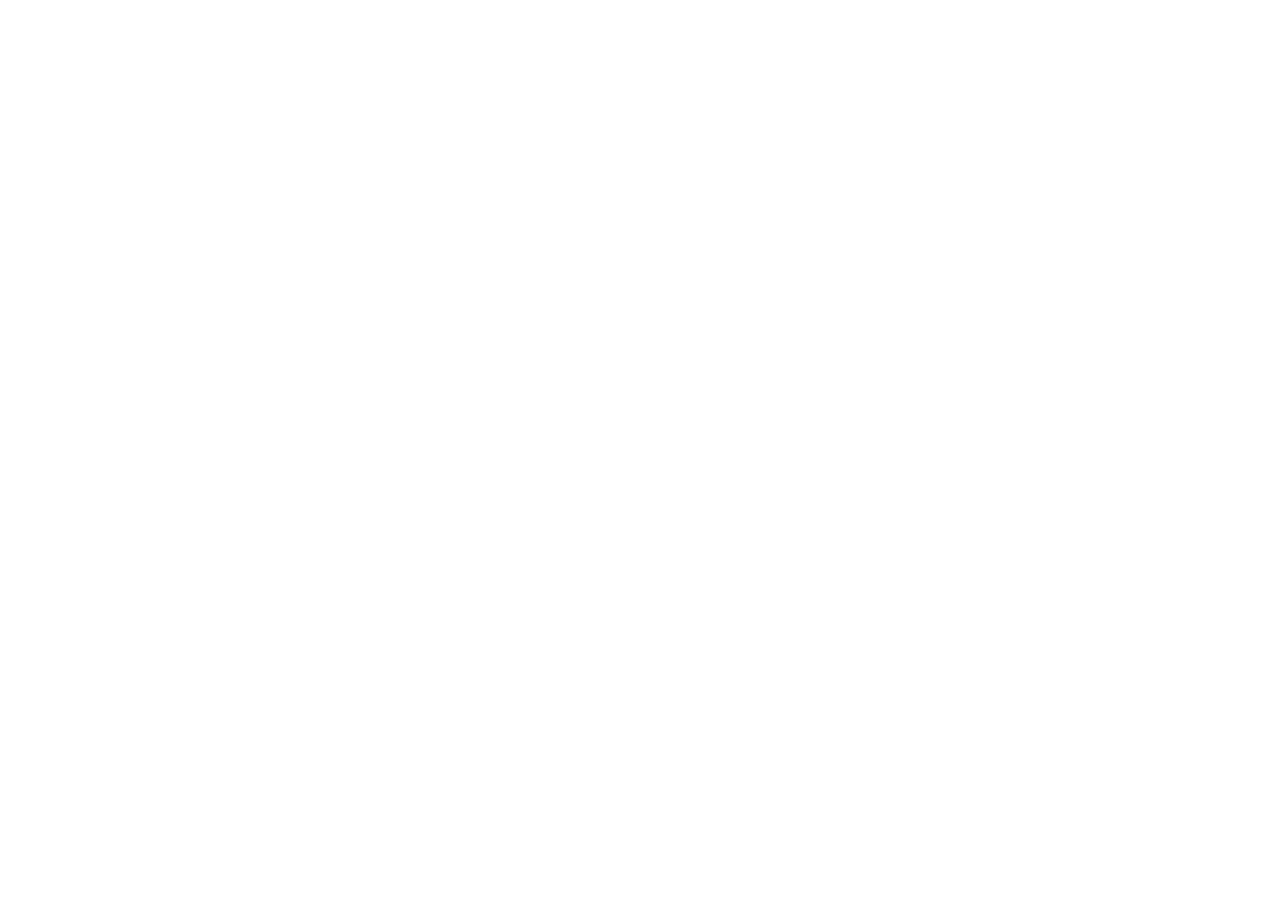
==== commit a674e846: "Add files via upload" ====
--- a/index.html
+++ b/index.html
@@ -1,53 +1,26 @@
 <!doctype html>
 <html lang="es">
-<head><meta charset="UTF-8"><meta name="viewport" content="width=device-width, initial-scale=1.0">
-<title>Tarn — vista previa</title><style>:root{--bg: #F7F6F3;--surface: #FFFFFF;--ink: #1C1B18;--ink2: #615E56;--ink3: #A3A099;--hairline: #E8E6E1;--green: #1A7F5A;--green-deep: #15684A;--greentint: #E8F3EE;--red: #B3402F;--redtint: #F7E9E6;--amber: #9A6B15;--ambertint: #F5EDDC;--zero: #8A877E;--dim: rgba(28, 27, 24, .35);--shadow-sheet: 0 -4px 24px rgba(0, 0, 0, .08);--radius-row: 10px;--radius-sheet: 16px;--dur: .18s;--dur-sheet: .24s;color-scheme:light}@media (prefers-color-scheme: dark){:root:not([data-theme=light]){--bg: #171614;--surface: #201F1C;--ink: #ECEAE4;--ink2: #A5A29A;--ink3: #6B6862;--hairline: #34322D;--green: #3FA97C;--green-deep: #4DBB8D;--greentint: #1E2E27;--red: #E06552;--redtint: #33221F;--amber: #D69A3A;--ambertint: #2E2617;--zero: #8A877E;--dim: rgba(0, 0, 0, .5);--shadow-sheet: 0 -4px 24px rgba(0, 0, 0, .4);color-scheme:dark}}:root[data-theme=dark]{--bg: #171614;--surface: #201F1C;--ink: #ECEAE4;--ink2: #A5A29A;--ink3: #6B6862;--hairline: #34322D;--green: #3FA97C;--green-deep: #4DBB8D;--greentint: #1E2E27;--red: #E06552;--redtint: #33221F;--amber: #D69A3A;--ambertint: #2E2617;--zero: #8A877E;--dim: rgba(0, 0, 0, .5);--shadow-sheet: 0 -4px 24px rgba(0, 0, 0, .4);color-scheme:dark}.chips-scroll{overflow-x:auto;scrollbar-width:none;-ms-overflow-style:none;-webkit-overflow-scrolling:touch;overscroll-behavior-x:contain}.chips-scroll::-webkit-scrollbar{display:none}*{box-sizing:border-box}html,body{margin:0;padding:0;background:var(--bg);color:var(--ink);font-family:-apple-system,BlinkMacSystemFont,SF Pro,Segoe UI,Roboto,sans-serif;-webkit-font-smoothing:antialiased;-webkit-tap-highlight-color:transparent}button{font-family:inherit;color:inherit;background:none;border:none;padding:0;cursor:pointer}input{font-family:inherit}.t-money-hero{font-size:2.125rem;font-weight:700;font-variant-numeric:tabular-nums;line-height:1.25}.t-title{font-size:1.375rem;font-weight:700}.t-money-row{font-size:1.0625rem;font-weight:600;font-variant-numeric:tabular-nums}.t-body{font-size:.9375rem;font-weight:400}.t-label{font-size:.8125rem;font-weight:500;text-transform:uppercase;letter-spacing:.06em}.t-caption{font-size:.75rem;font-weight:400}.tnum{font-variant-numeric:tabular-nums}*{scrollbar-width:thin;scrollbar-color:transparent transparent;transition:scrollbar-color .24s ease-out;touch-action:manipulation}input,select,textarea{font-size:1rem!important}*::-webkit-scrollbar{width:8px;height:8px}*::-webkit-scrollbar-thumb{background:transparent;border-radius:4px}*::-webkit-scrollbar-track{background:transparent}[data-scrolling]:not(.chips-scroll){scrollbar-color:var(--hairline) transparent}[data-scrolling]:not(.chips-scroll)::-webkit-scrollbar-thumb{background:var(--hairline)}@keyframes sheet-up{0%{transform:translateY(100%)}to{transform:translateY(0)}}@keyframes sheet-down{0%{transform:translateY(0)}to{transform:translateY(100%)}}@keyframes dim-in{0%{opacity:0}to{opacity:1}}@keyframes dim-out{0%{opacity:1}to{opacity:0}}@keyframes fade-in{0%{opacity:0}to{opacity:1}}@media (prefers-reduced-motion: reduce){*,*:before,*:after{animation-duration:1ms!important;transition-duration:1ms!important}}
-</style></head>
-<body><div id="root"></div><script type="module">var $m=Object.defineProperty;var Km=(e,t,n)=>t in e?$m(e,t,{enumerable:!0,configurable:!0,writable:!0,value:n}):e[t]=n;var Et=(e,t,n)=>Km(e,typeof t!="symbol"?t+"":t,n);(function(){const t=document.createElement("link").relList;if(t&&t.supports&&t.supports("modulepreload"))return;for(const o of document.querySelectorAll('link[rel="modulepreload"]'))r(o);new MutationObserver(o=>{for(const a of o)if(a.type==="childList")for(const u of a.addedNodes)u.tagName==="LINK"&&u.rel==="modulepreload"&&r(u)}).observe(document,{childList:!0,subtree:!0});function n(o){const a={};return o.integrity&&(a.integrity=o.integrity),o.referrerPolicy&&(a.referrerPolicy=o.referrerPolicy),o.crossOrigin==="use-credentials"?a.credentials="include":o.crossOrigin==="anonymous"?a.credentials="omit":a.credentials="same-origin",a}function r(o){if(o.ep)return;o.ep=!0;const a=n(o);fetch(o.href,a)}})();var rd=typeof globalThis<"u"?globalThis:typeof window<"u"?window:typeof global<"u"?global:typeof self<"u"?self:{};function Cf(e){return e&&e.__esModule&&Object.prototype.hasOwnProperty.call(e,"default")?e.default:e}var jf={exports:{}},Zl={},Ef={exports:{}},we={};/**
- * @license React
- * react.production.min.js
- *
- * Copyright (c) Facebook, Inc. and its affiliates.
- *
- * This source code is licensed under the MIT license found in the
- * LICENSE file in the root directory of this source tree.
- */var fo=Symbol.for("react.element"),Wm=Symbol.for("react.portal"),Hm=Symbol.for("react.fragment"),Um=Symbol.for("react.strict_mode"),Vm=Symbol.for("react.profiler"),qm=Symbol.for("react.provider"),Ym=Symbol.for("react.context"),Qm=Symbol.for("react.forward_ref"),Gm=Symbol.for("react.suspense"),Xm=Symbol.for("react.memo"),Zm=Symbol.for("react.lazy"),id=Symbol.iterator;function Jm(e){return e===null||typeof e!="object"?null:(e=id&&e[id]||e["@@iterator"],typeof e=="function"?e:null)}var Nf={isMounted:function(){return!1},enqueueForceUpdate:function(){},enqueueReplaceState:function(){},enqueueSetState:function(){}},If=Object.assign,Pf={};function oi(e,t,n){this.props=e,this.context=t,this.refs=Pf,this.updater=n||Nf}oi.prototype.isReactComponent={};oi.prototype.setState=function(e,t){if(typeof e!="object"&&typeof e!="function"&&e!=null)throw Error("setState(...): takes an object of state variables to update or a function which returns an object of state variables.");this.updater.enqueueSetState(this,e,t,"setState")};oi.prototype.forceUpdate=function(e){this.updater.enqueueForceUpdate(this,e,"forceUpdate")};function Tf(){}Tf.prototype=oi.prototype;function Cu(e,t,n){this.props=e,this.context=t,this.refs=Pf,this.updater=n||Nf}var ju=Cu.prototype=new Tf;ju.constructor=Cu;If(ju,oi.prototype);ju.isPureReactComponent=!0;var od=Array.isArray,Of=Object.prototype.hasOwnProperty,Eu={current:null},Af={key:!0,ref:!0,__self:!0,__source:!0};function Rf(e,t,n){var r,o={},a=null,u=null;if(t!=null)for(r in t.ref!==void 0&&(u=t.ref),t.key!==void 0&&(a=""+t.key),t)Of.call(t,r)&&!Af.hasOwnProperty(r)&&(o[r]=t[r]);var f=arguments.length-2;if(f===1)o.children=n;else if(1<f){for(var m=Array(f),g=0;g<f;g++)m[g]=arguments[g+2];o.children=m}if(e&&e.defaultProps)for(r in f=e.defaultProps,f)o[r]===void 0&&(o[r]=f[r]);return{$$typeof:fo,type:e,key:a,ref:u,props:o,_owner:Eu.current}}function ev(e,t){return{$$typeof:fo,type:e.type,key:t,ref:e.ref,props:e.props,_owner:e._owner}}function Nu(e){return typeof e=="object"&&e!==null&&e.$$typeof===fo}function tv(e){var t={"=":"=0",":":"=2"};return"$"+e.replace(/[=:]/g,function(n){return t[n]})}var ld=/\/+/g;function Qa(e,t){return typeof e=="object"&&e!==null&&e.key!=null?tv(""+e.key):t.toString(36)}function pl(e,t,n,r,o){var a=typeof e;(a==="undefined"||a==="boolean")&&(e=null);var u=!1;if(e===null)u=!0;else switch(a){case"string":case"number":u=!0;break;case"object":switch(e.$$typeof){case fo:case Wm:u=!0}}if(u)return u=e,o=o(u),e=r===""?"."+Qa(u,0):r,od(o)?(n="",e!=null&&(n=e.replace(ld,"$&/")+"/"),pl(o,t,n,"",function(g){return g})):o!=null&&(Nu(o)&&(o=ev(o,n+(!o.key||u&&u.key===o.key?"":(""+o.key).replace(ld,"$&/")+"/")+e)),t.push(o)),1;if(u=0,r=r===""?".":r+":",od(e))for(var f=0;f<e.length;f++){a=e[f];var m=r+Qa(a,f);u+=pl(a,t,n,m,o)}else if(m=Jm(e),typeof m=="function")for(e=m.call(e),f=0;!(a=e.next()).done;)a=a.value,m=r+Qa(a,f++),u+=pl(a,t,n,m,o);else if(a==="object")throw t=String(e),Error("Objects are not valid as a React child (found: "+(t==="[object Object]"?"object with keys {"+Object.keys(e).join(", ")+"}":t)+"). If you meant to render a collection of children, use an array instead.");return u}function qo(e,t,n){if(e==null)return e;var r=[],o=0;return pl(e,r,"","",function(a){return t.call(n,a,o++)}),r}function nv(e){if(e._status===-1){var t=e._result;t=t(),t.then(function(n){(e._status===0||e._status===-1)&&(e._status=1,e._result=n)},function(n){(e._status===0||e._status===-1)&&(e._status=2,e._result=n)}),e._status===-1&&(e._status=0,e._result=t)}if(e._status===1)return e._result.default;throw e._result}var yt={current:null},hl={transition:null},rv={ReactCurrentDispatcher:yt,ReactCurrentBatchConfig:hl,ReactCurrentOwner:Eu};function zf(){throw Error("act(...) is not supported in production builds of React.")}we.Children={map:qo,forEach:function(e,t,n){qo(e,function(){t.apply(this,arguments)},n)},count:function(e){var t=0;return qo(e,function(){t++}),t},toArray:function(e){return qo(e,function(t){return t})||[]},only:function(e){if(!Nu(e))throw Error("React.Children.only expected to receive a single React element child.");return e}};we.Component=oi;we.Fragment=Hm;we.Profiler=Vm;we.PureComponent=Cu;we.StrictMode=Um;we.Suspense=Gm;we.__SECRET_INTERNALS_DO_NOT_USE_OR_YOU_WILL_BE_FIRED=rv;we.act=zf;we.cloneElement=function(e,t,n){if(e==null)throw Error("React.cloneElement(...): The argument must be a React element, but you passed "+e+".");var r=If({},e.props),o=e.key,a=e.ref,u=e._owner;if(t!=null){if(t.ref!==void 0&&(a=t.ref,u=Eu.current),t.key!==void 0&&(o=""+t.key),e.type&&e.type.defaultProps)var f=e.type.defaultProps;for(m in t)Of.call(t,m)&&!Af.hasOwnProperty(m)&&(r[m]=t[m]===void 0&&f!==void 0?f[m]:t[m])}var m=arguments.length-2;if(m===1)r.children=n;else if(1<m){f=Array(m);for(var g=0;g<m;g++)f[g]=arguments[g+2];r.children=f}return{$$typeof:fo,type:e.type,key:o,ref:a,props:r,_owner:u}};we.createContext=function(e){return e={$$typeof:Ym,_currentValue:e,_currentValue2:e,_threadCount:0,Provider:null,Consumer:null,_defaultValue:null,_globalName:null},e.Provider={$$typeof:qm,_context:e},e.Consumer=e};we.createElement=Rf;we.createFactory=function(e){var t=Rf.bind(null,e);return t.type=e,t};we.createRef=function(){return{current:null}};we.forwardRef=function(e){return{$$typeof:Qm,render:e}};we.isValidElement=Nu;we.lazy=function(e){return{$$typeof:Zm,_payload:{_status:-1,_result:e},_init:nv}};we.memo=function(e,t){return{$$typeof:Xm,type:e,compare:t===void 0?null:t}};we.startTransition=function(e){var t=hl.transition;hl.transition={};try{e()}finally{hl.transition=t}};we.unstable_act=zf;we.useCallback=function(e,t){return yt.current.useCallback(e,t)};we.useContext=function(e){return yt.current.useContext(e)};we.useDebugValue=function(){};we.useDeferredValue=function(e){return yt.current.useDeferredValue(e)};we.useEffect=function(e,t){return yt.current.useEffect(e,t)};we.useId=function(){return yt.current.useId()};we.useImperativeHandle=function(e,t,n){return yt.current.useImperativeHandle(e,t,n)};we.useInsertionEffect=function(e,t){return yt.current.useInsertionEffect(e,t)};we.useLayoutEffect=function(e,t){return yt.current.useLayoutEffect(e,t)};we.useMemo=function(e,t){return yt.current.useMemo(e,t)};we.useReducer=function(e,t,n){return yt.current.useReducer(e,t,n)};we.useRef=function(e){return yt.current.useRef(e)};we.useState=function(e){return yt.current.useState(e)};we.useSyncExternalStore=function(e,t,n){return yt.current.useSyncExternalStore(e,t,n)};we.useTransition=function(){return yt.current.useTransition()};we.version="18.3.1";Ef.exports=we;var ee=Ef.exports;const iv=Cf(ee);/**
- * @license React
- * react-jsx-runtime.production.min.js
- *
- * Copyright (c) Facebook, Inc. and its affiliates.
- *
- * This source code is licensed under the MIT license found in the
- * LICENSE file in the root directory of this source tree.
- */var ov=ee,lv=Symbol.for("react.element"),av=Symbol.for("react.fragment"),sv=Object.prototype.hasOwnProperty,uv=ov.__SECRET_INTERNALS_DO_NOT_USE_OR_YOU_WILL_BE_FIRED.ReactCurrentOwner,cv={key:!0,ref:!0,__self:!0,__source:!0};function Df(e,t,n){var r,o={},a=null,u=null;n!==void 0&&(a=""+n),t.key!==void 0&&(a=""+t.key),t.ref!==void 0&&(u=t.ref);for(r in t)sv.call(t,r)&&!cv.hasOwnProperty(r)&&(o[r]=t[r]);if(e&&e.defaultProps)for(r in t=e.defaultProps,t)o[r]===void 0&&(o[r]=t[r]);return{$$typeof:lv,type:e,key:a,ref:u,props:o,_owner:uv.current}}Zl.Fragment=av;Zl.jsx=Df;Zl.jsxs=Df;jf.exports=Zl;var p=jf.exports,Cs={},Bf={exports:{}},Ot={},Mf={exports:{}},Lf={};/**
- * @license React
- * scheduler.production.min.js
- *
- * Copyright (c) Facebook, Inc. and its affiliates.
- *
- * This source code is licensed under the MIT license found in the
- * LICENSE file in the root directory of this source tree.
- */(function(e){function t(te,de){var fe=te.length;te.push(de);e:for(;0<fe;){var Ie=fe-1>>>1,je=te[Ie];if(0<o(je,de))te[Ie]=de,te[fe]=je,fe=Ie;else break e}}function n(te){return te.length===0?null:te[0]}function r(te){if(te.length===0)return null;var de=te[0],fe=te.pop();if(fe!==de){te[0]=fe;e:for(var Ie=0,je=te.length,Zt=je>>>1;Ie<Zt;){var Ge=2*(Ie+1)-1,Jt=te[Ge],nt=Ge+1,J=te[nt];if(0>o(Jt,fe))nt<je&&0>o(J,Jt)?(te[Ie]=J,te[nt]=fe,Ie=nt):(te[Ie]=Jt,te[Ge]=fe,Ie=Ge);else if(nt<je&&0>o(J,fe))te[Ie]=J,te[nt]=fe,Ie=nt;else break e}}return de}function o(te,de){var fe=te.sortIndex-de.sortIndex;return fe!==0?fe:te.id-de.id}if(typeof performance=="object"&&typeof performance.now=="function"){var a=performance;e.unstable_now=function(){return a.now()}}else{var u=Date,f=u.now();e.unstable_now=function(){return u.now()-f}}var m=[],g=[],C=1,S=null,b=3,L=!1,M=!1,F=!1,ae=typeof setTimeout=="function"?setTimeout:null,k=typeof clearTimeout=="function"?clearTimeout:null,x=typeof setImmediate<"u"?setImmediate:null;typeof navigator<"u"&&navigator.scheduling!==void 0&&navigator.scheduling.isInputPending!==void 0&&navigator.scheduling.isInputPending.bind(navigator.scheduling);function w(te){for(var de=n(g);de!==null;){if(de.callback===null)r(g);else if(de.startTime<=te)r(g),de.sortIndex=de.expirationTime,t(m,de);else break;de=n(g)}}function A(te){if(F=!1,w(te),!M)if(n(m)!==null)M=!0,$t(z);else{var de=n(g);de!==null&&un(A,de.startTime-te)}}function z(te,de){M=!1,F&&(F=!1,k(Z),Z=-1),L=!0;var fe=b;try{for(w(de),S=n(m);S!==null&&(!(S.expirationTime>de)||te&&!se());){var Ie=S.callback;if(typeof Ie=="function"){S.callback=null,b=S.priorityLevel;var je=Ie(S.expirationTime<=de);de=e.unstable_now(),typeof je=="function"?S.callback=je:S===n(m)&&r(m),w(de)}else r(m);S=n(m)}if(S!==null)var Zt=!0;else{var Ge=n(g);Ge!==null&&un(A,Ge.startTime-de),Zt=!1}return Zt}finally{S=null,b=fe,L=!1}}var $=!1,W=null,Z=-1,ye=5,q=-1;function se(){return!(e.unstable_now()-q<ye)}function Ee(){if(W!==null){var te=e.unstable_now();q=te;var de=!0;try{de=W(!0,te)}finally{de?tt():($=!1,W=null)}}else $=!1}var tt;if(typeof x=="function")tt=function(){x(Ee)};else if(typeof MessageChannel<"u"){var Xt=new MessageChannel,Cn=Xt.port2;Xt.port1.onmessage=Ee,tt=function(){Cn.postMessage(null)}}else tt=function(){ae(Ee,0)};function $t(te){W=te,$||($=!0,tt())}function un(te,de){Z=ae(function(){te(e.unstable_now())},de)}e.unstable_IdlePriority=5,e.unstable_ImmediatePriority=1,e.unstable_LowPriority=4,e.unstable_NormalPriority=3,e.unstable_Profiling=null,e.unstable_UserBlockingPriority=2,e.unstable_cancelCallback=function(te){te.callback=null},e.unstable_continueExecution=function(){M||L||(M=!0,$t(z))},e.unstable_forceFrameRate=function(te){0>te||125<te?console.error("forceFrameRate takes a positive int between 0 and 125, forcing frame rates higher than 125 fps is not supported"):ye=0<te?Math.floor(1e3/te):5},e.unstable_getCurrentPriorityLevel=function(){return b},e.unstable_getFirstCallbackNode=function(){return n(m)},e.unstable_next=function(te){switch(b){case 1:case 2:case 3:var de=3;break;default:de=b}var fe=b;b=de;try{return te()}finally{b=fe}},e.unstable_pauseExecution=function(){},e.unstable_requestPaint=function(){},e.unstable_runWithPriority=function(te,de){switch(te){case 1:case 2:case 3:case 4:case 5:break;default:te=3}var fe=b;b=te;try{return de()}finally{b=fe}},e.unstable_scheduleCallback=function(te,de,fe){var Ie=e.unstable_now();switch(typeof fe=="object"&&fe!==null?(fe=fe.delay,fe=typeof fe=="number"&&0<fe?Ie+fe:Ie):fe=Ie,te){case 1:var je=-1;break;case 2:je=250;break;case 5:je=1073741823;break;case 4:je=1e4;break;default:je=5e3}return je=fe+je,te={id:C++,callback:de,priorityLevel:te,startTime:fe,expirationTime:je,sortIndex:-1},fe>Ie?(te.sortIndex=fe,t(g,te),n(m)===null&&te===n(g)&&(F?(k(Z),Z=-1):F=!0,un(A,fe-Ie))):(te.sortIndex=je,t(m,te),M||L||(M=!0,$t(z))),te},e.unstable_shouldYield=se,e.unstable_wrapCallback=function(te){var de=b;return function(){var fe=b;b=de;try{return te.apply(this,arguments)}finally{b=fe}}}})(Lf);Mf.exports=Lf;var dv=Mf.exports;/**
- * @license React
- * react-dom.production.min.js
- *
- * Copyright (c) Facebook, Inc. and its affiliates.
- *
- * This source code is licensed under the MIT license found in the
- * LICENSE file in the root directory of this source tree.
- */var fv=ee,Tt=dv;function Q(e){for(var t="https://reactjs.org/docs/error-decoder.html?invariant="+e,n=1;n<arguments.length;n++)t+="&args[]="+encodeURIComponent(arguments[n]);return"Minified React error #"+e+"; visit "+t+" for the full message or use the non-minified dev environment for full errors and additional helpful warnings."}var Ff=new Set,qi={};function br(e,t){Zr(e,t),Zr(e+"Capture",t)}function Zr(e,t){for(qi[e]=t,e=0;e<t.length;e++)Ff.add(t[e])}var wn=!(typeof window>"u"||typeof window.document>"u"||typeof window.document.createElement>"u"),js=Object.prototype.hasOwnProperty,pv=/^[:A-Z_a-z\u00C0-\u00D6\u00D8-\u00F6\u00F8-\u02FF\u0370-\u037D\u037F-\u1FFF\u200C-\u200D\u2070-\u218F\u2C00-\u2FEF\u3001-\uD7FF\uF900-\uFDCF\uFDF0-\uFFFD][:A-Z_a-z\u00C0-\u00D6\u00D8-\u00F6\u00F8-\u02FF\u0370-\u037D\u037F-\u1FFF\u200C-\u200D\u2070-\u218F\u2C00-\u2FEF\u3001-\uD7FF\uF900-\uFDCF\uFDF0-\uFFFD\-.0-9\u00B7\u0300-\u036F\u203F-\u2040]*$/,ad={},sd={};function hv(e){return js.call(sd,e)?!0:js.call(ad,e)?!1:pv.test(e)?sd[e]=!0:(ad[e]=!0,!1)}function mv(e,t,n,r){if(n!==null&&n.type===0)return!1;switch(typeof t){case"function":case"symbol":return!0;case"boolean":return r?!1:n!==null?!n.acceptsBooleans:(e=e.toLowerCase().slice(0,5),e!=="data-"&&e!=="aria-");default:return!1}}function vv(e,t,n,r){if(t===null||typeof t>"u"||mv(e,t,n,r))return!0;if(r)return!1;if(n!==null)switch(n.type){case 3:return!t;case 4:return t===!1;case 5:return isNaN(t);case 6:return isNaN(t)||1>t}return!1}function gt(e,t,n,r,o,a,u){this.acceptsBooleans=t===2||t===3||t===4,this.attributeName=r,this.attributeNamespace=o,this.mustUseProperty=n,this.propertyName=e,this.type=t,this.sanitizeURL=a,this.removeEmptyString=u}var ot={};"children dangerouslySetInnerHTML defaultValue defaultChecked innerHTML suppressContentEditableWarning suppressHydrationWarning style".split(" ").forEach(function(e){ot[e]=new gt(e,0,!1,e,null,!1,!1)});[["acceptCharset","accept-charset"],["className","class"],["htmlFor","for"],["httpEquiv","http-equiv"]].forEach(function(e){var t=e[0];ot[t]=new gt(t,1,!1,e[1],null,!1,!1)});["contentEditable","draggable","spellCheck","value"].forEach(function(e){ot[e]=new gt(e,2,!1,e.toLowerCase(),null,!1,!1)});["autoReverse","externalResourcesRequired","focusable","preserveAlpha"].forEach(function(e){ot[e]=new gt(e,2,!1,e,null,!1,!1)});"allowFullScreen async autoFocus autoPlay controls default defer disabled disablePictureInPicture disableRemotePlayback formNoValidate hidden loop noModule noValidate open playsInline readOnly required reversed scoped seamless itemScope".split(" ").forEach(function(e){ot[e]=new gt(e,3,!1,e.toLowerCase(),null,!1,!1)});["checked","multiple","muted","selected"].forEach(function(e){ot[e]=new gt(e,3,!0,e,null,!1,!1)});["capture","download"].forEach(function(e){ot[e]=new gt(e,4,!1,e,null,!1,!1)});["cols","rows","size","span"].forEach(function(e){ot[e]=new gt(e,6,!1,e,null,!1,!1)});["rowSpan","start"].forEach(function(e){ot[e]=new gt(e,5,!1,e.toLowerCase(),null,!1,!1)});var Iu=/[\-:]([a-z])/g;function Pu(e){return e[1].toUpperCase()}"accent-height alignment-baseline arabic-form baseline-shift cap-height clip-path clip-rule color-interpolation color-interpolation-filters color-profile color-rendering dominant-baseline enable-background fill-opacity fill-rule flood-color flood-opacity font-family font-size font-size-adjust font-stretch font-style font-variant font-weight glyph-name glyph-orientation-horizontal glyph-orientation-vertical horiz-adv-x horiz-origin-x image-rendering letter-spacing lighting-color marker-end marker-mid marker-start overline-position overline-thickness paint-order panose-1 pointer-events rendering-intent shape-rendering stop-color stop-opacity strikethrough-position strikethrough-thickness stroke-dasharray stroke-dashoffset stroke-linecap stroke-linejoin stroke-miterlimit stroke-opacity stroke-width text-anchor text-decoration text-rendering underline-position underline-thickness unicode-bidi unicode-range units-per-em v-alphabetic v-hanging v-ideographic v-mathematical vector-effect vert-adv-y vert-origin-x vert-origin-y word-spacing writing-mode xmlns:xlink x-height".split(" ").forEach(function(e){var t=e.replace(Iu,Pu);ot[t]=new gt(t,1,!1,e,null,!1,!1)});"xlink:actuate xlink:arcrole xlink:role xlink:show xlink:title xlink:type".split(" ").forEach(function(e){var t=e.replace(Iu,Pu);ot[t]=new gt(t,1,!1,e,"http://www.w3.org/1999/xlink",!1,!1)});["xml:base","xml:lang","xml:space"].forEach(function(e){var t=e.replace(Iu,Pu);ot[t]=new gt(t,1,!1,e,"http://www.w3.org/XML/1998/namespace",!1,!1)});["tabIndex","crossOrigin"].forEach(function(e){ot[e]=new gt(e,1,!1,e.toLowerCase(),null,!1,!1)});ot.xlinkHref=new gt("xlinkHref",1,!1,"xlink:href","http://www.w3.org/1999/xlink",!0,!1);["src","href","action","formAction"].forEach(function(e){ot[e]=new gt(e,1,!1,e.toLowerCase(),null,!0,!0)});function Tu(e,t,n,r){var o=ot.hasOwnProperty(t)?ot[t]:null;(o!==null?o.type!==0:r||!(2<t.length)||t[0]!=="o"&&t[0]!=="O"||t[1]!=="n"&&t[1]!=="N")&&(vv(t,n,o,r)&&(n=null),r||o===null?hv(t)&&(n===null?e.removeAttribute(t):e.setAttribute(t,""+n)):o.mustUseProperty?e[o.propertyName]=n===null?o.type===3?!1:"":n:(t=o.attributeName,r=o.attributeNamespace,n===null?e.removeAttribute(t):(o=o.type,n=o===3||o===4&&n===!0?"":""+n,r?e.setAttributeNS(r,t,n):e.setAttribute(t,n))))}var _n=fv.__SECRET_INTERNALS_DO_NOT_USE_OR_YOU_WILL_BE_FIRED,Yo=Symbol.for("react.element"),Rr=Symbol.for("react.portal"),zr=Symbol.for("react.fragment"),Ou=Symbol.for("react.strict_mode"),Es=Symbol.for("react.profiler"),$f=Symbol.for("react.provider"),Kf=Symbol.for("react.context"),Au=Symbol.for("react.forward_ref"),Ns=Symbol.for("react.suspense"),Is=Symbol.for("react.suspense_list"),Ru=Symbol.for("react.memo"),An=Symbol.for("react.lazy"),Wf=Symbol.for("react.offscreen"),ud=Symbol.iterator;function Ci(e){return e===null||typeof e!="object"?null:(e=ud&&e[ud]||e["@@iterator"],typeof e=="function"?e:null)}var Fe=Object.assign,Ga;function Ai(e){if(Ga===void 0)try{throw Error()}catch(n){var t=n.stack.trim().match(/\n( *(at )?)/);Ga=t&&t[1]||""}return`
-`+Ga+e}var Xa=!1;function Za(e,t){if(!e||Xa)return"";Xa=!0;var n=Error.prepareStackTrace;Error.prepareStackTrace=void 0;try{if(t)if(t=function(){throw Error()},Object.defineProperty(t.prototype,"props",{set:function(){throw Error()}}),typeof Reflect=="object"&&Reflect.construct){try{Reflect.construct(t,[])}catch(g){var r=g}Reflect.construct(e,[],t)}else{try{t.call()}catch(g){r=g}e.call(t.prototype)}else{try{throw Error()}catch(g){r=g}e()}}catch(g){if(g&&r&&typeof g.stack=="string"){for(var o=g.stack.split(`
-`),a=r.stack.split(`
-`),u=o.length-1,f=a.length-1;1<=u&&0<=f&&o[u]!==a[f];)f--;for(;1<=u&&0<=f;u--,f--)if(o[u]!==a[f]){if(u!==1||f!==1)do if(u--,f--,0>f||o[u]!==a[f]){var m=`
-`+o[u].replace(" at new "," at ");return e.displayName&&m.includes("<anonymous>")&&(m=m.replace("<anonymous>",e.displayName)),m}while(1<=u&&0<=f);break}}}finally{Xa=!1,Error.prepareStackTrace=n}return(e=e?e.displayName||e.name:"")?Ai(e):""}function yv(e){switch(e.tag){case 5:return Ai(e.type);case 16:return Ai("Lazy");case 13:return Ai("Suspense");case 19:return Ai("SuspenseList");case 0:case 2:case 15:return e=Za(e.type,!1),e;case 11:return e=Za(e.type.render,!1),e;case 1:return e=Za(e.type,!0),e;default:return""}}function Ps(e){if(e==null)return null;if(typeof e=="function")return e.displayName||e.name||null;if(typeof e=="string")return e;switch(e){case zr:return"Fragment";case Rr:return"Portal";case Es:return"Profiler";case Ou:return"StrictMode";case Ns:return"Suspense";case Is:return"SuspenseList"}if(typeof e=="object")switch(e.$$typeof){case Kf:return(e.displayName||"Context")+".Consumer";case $f:return(e._context.displayName||"Context")+".Provider";case Au:var t=e.render;return e=e.displayName,e||(e=t.displayName||t.name||"",e=e!==""?"ForwardRef("+e+")":"ForwardRef"),e;case Ru:return t=e.displayName||null,t!==null?t:Ps(e.type)||"Memo";case An:t=e._payload,e=e._init;try{return Ps(e(t))}catch{}}return null}function gv(e){var t=e.type;switch(e.tag){case 24:return"Cache";case 9:return(t.displayName||"Context")+".Consumer";case 10:return(t._context.displayName||"Context")+".Provider";case 18:return"DehydratedFragment";case 11:return e=t.render,e=e.displayName||e.name||"",t.displayName||(e!==""?"ForwardRef("+e+")":"ForwardRef");case 7:return"Fragment";case 5:return t;case 4:return"Portal";case 3:return"Root";case 6:return"Text";case 16:return Ps(t);case 8:return t===Ou?"StrictMode":"Mode";case 22:return"Offscreen";case 12:return"Profiler";case 21:return"Scope";case 13:return"Suspense";case 19:return"SuspenseList";case 25:return"TracingMarker";case 1:case 0:case 17:case 2:case 14:case 15:if(typeof t=="function")return t.displayName||t.name||null;if(typeof t=="string")return t}return null}function qn(e){switch(typeof e){case"boolean":case"number":case"string":case"undefined":return e;case"object":return e;default:return""}}function Hf(e){var t=e.type;return(e=e.nodeName)&&e.toLowerCase()==="input"&&(t==="checkbox"||t==="radio")}function xv(e){var t=Hf(e)?"checked":"value",n=Object.getOwnPropertyDescriptor(e.constructor.prototype,t),r=""+e[t];if(!e.hasOwnProperty(t)&&typeof n<"u"&&typeof n.get=="function"&&typeof n.set=="function"){var o=n.get,a=n.set;return Object.defineProperty(e,t,{configurable:!0,get:function(){return o.call(this)},set:function(u){r=""+u,a.call(this,u)}}),Object.defineProperty(e,t,{enumerable:n.enumerable}),{getValue:function(){return r},setValue:function(u){r=""+u},stopTracking:function(){e._valueTracker=null,delete e[t]}}}}function Qo(e){e._valueTracker||(e._valueTracker=xv(e))}function Uf(e){if(!e)return!1;var t=e._valueTracker;if(!t)return!0;var n=t.getValue(),r="";return e&&(r=Hf(e)?e.checked?"true":"false":e.value),e=r,e!==n?(t.setValue(e),!0):!1}function jl(e){if(e=e||(typeof document<"u"?document:void 0),typeof e>"u")return null;try{return e.activeElement||e.body}catch{return e.body}}function Ts(e,t){var n=t.checked;return Fe({},t,{defaultChecked:void 0,defaultValue:void 0,value:void 0,checked:n??e._wrapperState.initialChecked})}function cd(e,t){var n=t.defaultValue==null?"":t.defaultValue,r=t.checked!=null?t.checked:t.defaultChecked;n=qn(t.value!=null?t.value:n),e._wrapperState={initialChecked:r,initialValue:n,controlled:t.type==="checkbox"||t.type==="radio"?t.checked!=null:t.value!=null}}function Vf(e,t){t=t.checked,t!=null&&Tu(e,"checked",t,!1)}function Os(e,t){Vf(e,t);var n=qn(t.value),r=t.type;if(n!=null)r==="number"?(n===0&&e.value===""||e.value!=n)&&(e.value=""+n):e.value!==""+n&&(e.value=""+n);else if(r==="submit"||r==="reset"){e.removeAttribute("value");return}t.hasOwnProperty("value")?As(e,t.type,n):t.hasOwnProperty("defaultValue")&&As(e,t.type,qn(t.defaultValue)),t.checked==null&&t.defaultChecked!=null&&(e.defaultChecked=!!t.defaultChecked)}function dd(e,t,n){if(t.hasOwnProperty("value")||t.hasOwnProperty("defaultValue")){var r=t.type;if(!(r!=="submit"&&r!=="reset"||t.value!==void 0&&t.value!==null))return;t=""+e._wrapperState.initialValue,n||t===e.value||(e.value=t),e.defaultValue=t}n=e.name,n!==""&&(e.name=""),e.defaultChecked=!!e._wrapperState.initialChecked,n!==""&&(e.name=n)}function As(e,t,n){(t!=="number"||jl(e.ownerDocument)!==e)&&(n==null?e.defaultValue=""+e._wrapperState.initialValue:e.defaultValue!==""+n&&(e.defaultValue=""+n))}var Ri=Array.isArray;function Vr(e,t,n,r){if(e=e.options,t){t={};for(var o=0;o<n.length;o++)t["$"+n[o]]=!0;for(n=0;n<e.length;n++)o=t.hasOwnProperty("$"+e[n].value),e[n].selected!==o&&(e[n].selected=o),o&&r&&(e[n].defaultSelected=!0)}else{for(n=""+qn(n),t=null,o=0;o<e.length;o++){if(e[o].value===n){e[o].selected=!0,r&&(e[o].defaultSelected=!0);return}t!==null||e[o].disabled||(t=e[o])}t!==null&&(t.selected=!0)}}function Rs(e,t){if(t.dangerouslySetInnerHTML!=null)throw Error(Q(91));return Fe({},t,{value:void 0,defaultValue:void 0,children:""+e._wrapperState.initialValue})}function fd(e,t){var n=t.value;if(n==null){if(n=t.children,t=t.defaultValue,n!=null){if(t!=null)throw Error(Q(92));if(Ri(n)){if(1<n.length)throw Error(Q(93));n=n[0]}t=n}t==null&&(t=""),n=t}e._wrapperState={initialValue:qn(n)}}function qf(e,t){var n=qn(t.value),r=qn(t.defaultValue);n!=null&&(n=""+n,n!==e.value&&(e.value=n),t.defaultValue==null&&e.defaultValue!==n&&(e.defaultValue=n)),r!=null&&(e.defaultValue=""+r)}function pd(e){var t=e.textContent;t===e._wrapperState.initialValue&&t!==""&&t!==null&&(e.value=t)}function Yf(e){switch(e){case"svg":return"http://www.w3.org/2000/svg";case"math":return"http://www.w3.org/1998/Math/MathML";default:return"http://www.w3.org/1999/xhtml"}}function zs(e,t){return e==null||e==="http://www.w3.org/1999/xhtml"?Yf(t):e==="http://www.w3.org/2000/svg"&&t==="foreignObject"?"http://www.w3.org/1999/xhtml":e}var Go,Qf=function(e){return typeof MSApp<"u"&&MSApp.execUnsafeLocalFunction?function(t,n,r,o){MSApp.execUnsafeLocalFunction(function(){return e(t,n,r,o)})}:e}(function(e,t){if(e.namespaceURI!=="http://www.w3.org/2000/svg"||"innerHTML"in e)e.innerHTML=t;else{for(Go=Go||document.createElement("div"),Go.innerHTML="<svg>"+t.valueOf().toString()+"</svg>",t=Go.firstChild;e.firstChild;)e.removeChild(e.firstChild);for(;t.firstChild;)e.appendChild(t.firstChild)}});function Yi(e,t){if(t){var n=e.firstChild;if(n&&n===e.lastChild&&n.nodeType===3){n.nodeValue=t;return}}e.textContent=t}var Bi={animationIterationCount:!0,aspectRatio:!0,borderImageOutset:!0,borderImageSlice:!0,borderImageWidth:!0,boxFlex:!0,boxFlexGroup:!0,boxOrdinalGroup:!0,columnCount:!0,columns:!0,flex:!0,flexGrow:!0,flexPositive:!0,flexShrink:!0,flexNegative:!0,flexOrder:!0,gridArea:!0,gridRow:!0,gridRowEnd:!0,gridRowSpan:!0,gridRowStart:!0,gridColumn:!0,gridColumnEnd:!0,gridColumnSpan:!0,gridColumnStart:!0,fontWeight:!0,lineClamp:!0,lineHeight:!0,opacity:!0,order:!0,orphans:!0,tabSize:!0,widows:!0,zIndex:!0,zoom:!0,fillOpacity:!0,floodOpacity:!0,stopOpacity:!0,strokeDasharray:!0,strokeDashoffset:!0,strokeMiterlimit:!0,strokeOpacity:!0,strokeWidth:!0},wv=["Webkit","ms","Moz","O"];Object.keys(Bi).forEach(function(e){wv.forEach(function(t){t=t+e.charAt(0).toUpperCase()+e.substring(1),Bi[t]=Bi[e]})});function Gf(e,t,n){return t==null||typeof t=="boolean"||t===""?"":n||typeof t!="number"||t===0||Bi.hasOwnProperty(e)&&Bi[e]?(""+t).trim():t+"px"}function Xf(e,t){e=e.style;for(var n in t)if(t.hasOwnProperty(n)){var r=n.indexOf("--")===0,o=Gf(n,t[n],r);n==="float"&&(n="cssFloat"),r?e.setProperty(n,o):e[n]=o}}var kv=Fe({menuitem:!0},{area:!0,base:!0,br:!0,col:!0,embed:!0,hr:!0,img:!0,input:!0,keygen:!0,link:!0,meta:!0,param:!0,source:!0,track:!0,wbr:!0});function Ds(e,t){if(t){if(kv[e]&&(t.children!=null||t.dangerouslySetInnerHTML!=null))throw Error(Q(137,e));if(t.dangerouslySetInnerHTML!=null){if(t.children!=null)throw Error(Q(60));if(typeof t.dangerouslySetInnerHTML!="object"||!("__html"in t.dangerouslySetInnerHTML))throw Error(Q(61))}if(t.style!=null&&typeof t.style!="object")throw Error(Q(62))}}function Bs(e,t){if(e.indexOf("-")===-1)return typeof t.is=="string";switch(e){case"annotation-xml":case"color-profile":case"font-face":case"font-face-src":case"font-face-uri":case"font-face-format":case"font-face-name":case"missing-glyph":return!1;default:return!0}}var Ms=null;function zu(e){return e=e.target||e.srcElement||window,e.correspondingUseElement&&(e=e.correspondingUseElement),e.nodeType===3?e.parentNode:e}var Ls=null,qr=null,Yr=null;function hd(e){if(e=mo(e)){if(typeof Ls!="function")throw Error(Q(280));var t=e.stateNode;t&&(t=ra(t),Ls(e.stateNode,e.type,t))}}function Zf(e){qr?Yr?Yr.push(e):Yr=[e]:qr=e}function Jf(){if(qr){var e=qr,t=Yr;if(Yr=qr=null,hd(e),t)for(e=0;e<t.length;e++)hd(t[e])}}function ep(e,t){return e(t)}function tp(){}var Ja=!1;function np(e,t,n){if(Ja)return e(t,n);Ja=!0;try{return ep(e,t,n)}finally{Ja=!1,(qr!==null||Yr!==null)&&(tp(),Jf())}}function Qi(e,t){var n=e.stateNode;if(n===null)return null;var r=ra(n);if(r===null)return null;n=r[t];e:switch(t){case"onClick":case"onClickCapture":case"onDoubleClick":case"onDoubleClickCapture":case"onMouseDown":case"onMouseDownCapture":case"onMouseMove":case"onMouseMoveCapture":case"onMouseUp":case"onMouseUpCapture":case"onMouseEnter":(r=!r.disabled)||(e=e.type,r=!(e==="button"||e==="input"||e==="select"||e==="textarea")),e=!r;break e;default:e=!1}if(e)return null;if(n&&typeof n!="function")throw Error(Q(231,t,typeof n));return n}var Fs=!1;if(wn)try{var ji={};Object.defineProperty(ji,"passive",{get:function(){Fs=!0}}),window.addEventListener("test",ji,ji),window.removeEventListener("test",ji,ji)}catch{Fs=!1}function Sv(e,t,n,r,o,a,u,f,m){var g=Array.prototype.slice.call(arguments,3);try{t.apply(n,g)}catch(C){this.onError(C)}}var Mi=!1,El=null,Nl=!1,$s=null,bv={onError:function(e){Mi=!0,El=e}};function _v(e,t,n,r,o,a,u,f,m){Mi=!1,El=null,Sv.apply(bv,arguments)}function Cv(e,t,n,r,o,a,u,f,m){if(_v.apply(this,arguments),Mi){if(Mi){var g=El;Mi=!1,El=null}else throw Error(Q(198));Nl||(Nl=!0,$s=g)}}function _r(e){var t=e,n=e;if(e.alternate)for(;t.return;)t=t.return;else{e=t;do t=e,t.flags&4098&&(n=t.return),e=t.return;while(e)}return t.tag===3?n:null}function rp(e){if(e.tag===13){var t=e.memoizedState;if(t===null&&(e=e.alternate,e!==null&&(t=e.memoizedState)),t!==null)return t.dehydrated}return null}function md(e){if(_r(e)!==e)throw Error(Q(188))}function jv(e){var t=e.alternate;if(!t){if(t=_r(e),t===null)throw Error(Q(188));return t!==e?null:e}for(var n=e,r=t;;){var o=n.return;if(o===null)break;var a=o.alternate;if(a===null){if(r=o.return,r!==null){n=r;continue}break}if(o.child===a.child){for(a=o.child;a;){if(a===n)return md(o),e;if(a===r)return md(o),t;a=a.sibling}throw Error(Q(188))}if(n.return!==r.return)n=o,r=a;else{for(var u=!1,f=o.child;f;){if(f===n){u=!0,n=o,r=a;break}if(f===r){u=!0,r=o,n=a;break}f=f.sibling}if(!u){for(f=a.child;f;){if(f===n){u=!0,n=a,r=o;break}if(f===r){u=!0,r=a,n=o;break}f=f.sibling}if(!u)throw Error(Q(189))}}if(n.alternate!==r)throw Error(Q(190))}if(n.tag!==3)throw Error(Q(188));return n.stateNode.current===n?e:t}function ip(e){return e=jv(e),e!==null?op(e):null}function op(e){if(e.tag===5||e.tag===6)return e;for(e=e.child;e!==null;){var t=op(e);if(t!==null)return t;e=e.sibling}return null}var lp=Tt.unstable_scheduleCallback,vd=Tt.unstable_cancelCallback,Ev=Tt.unstable_shouldYield,Nv=Tt.unstable_requestPaint,Ue=Tt.unstable_now,Iv=Tt.unstable_getCurrentPriorityLevel,Du=Tt.unstable_ImmediatePriority,ap=Tt.unstable_UserBlockingPriority,Il=Tt.unstable_NormalPriority,Pv=Tt.unstable_LowPriority,sp=Tt.unstable_IdlePriority,Jl=null,an=null;function Tv(e){if(an&&typeof an.onCommitFiberRoot=="function")try{an.onCommitFiberRoot(Jl,e,void 0,(e.current.flags&128)===128)}catch{}}var qt=Math.clz32?Math.clz32:Rv,Ov=Math.log,Av=Math.LN2;function Rv(e){return e>>>=0,e===0?32:31-(Ov(e)/Av|0)|0}var Xo=64,Zo=4194304;function zi(e){switch(e&-e){case 1:return 1;case 2:return 2;case 4:return 4;case 8:return 8;case 16:return 16;case 32:return 32;case 64:case 128:case 256:case 512:case 1024:case 2048:case 4096:case 8192:case 16384:case 32768:case 65536:case 131072:case 262144:case 524288:case 1048576:case 2097152:return e&4194240;case 4194304:case 8388608:case 16777216:case 33554432:case 67108864:return e&130023424;case 134217728:return 134217728;case 268435456:return 268435456;case 536870912:return 536870912;case 1073741824:return 1073741824;default:return e}}function Pl(e,t){var n=e.pendingLanes;if(n===0)return 0;var r=0,o=e.suspendedLanes,a=e.pingedLanes,u=n&268435455;if(u!==0){var f=u&~o;f!==0?r=zi(f):(a&=u,a!==0&&(r=zi(a)))}else u=n&~o,u!==0?r=zi(u):a!==0&&(r=zi(a));if(r===0)return 0;if(t!==0&&t!==r&&!(t&o)&&(o=r&-r,a=t&-t,o>=a||o===16&&(a&4194240)!==0))return t;if(r&4&&(r|=n&16),t=e.entangledLanes,t!==0)for(e=e.entanglements,t&=r;0<t;)n=31-qt(t),o=1<<n,r|=e[n],t&=~o;return r}function zv(e,t){switch(e){case 1:case 2:case 4:return t+250;case 8:case 16:case 32:case 64:case 128:case 256:case 512:case 1024:case 2048:case 4096:case 8192:case 16384:case 32768:case 65536:case 131072:case 262144:case 524288:case 1048576:case 2097152:return t+5e3;case 4194304:case 8388608:case 16777216:case 33554432:case 67108864:return-1;case 134217728:case 268435456:case 536870912:case 1073741824:return-1;default:return-1}}function Dv(e,t){for(var n=e.suspendedLanes,r=e.pingedLanes,o=e.expirationTimes,a=e.pendingLanes;0<a;){var u=31-qt(a),f=1<<u,m=o[u];m===-1?(!(f&n)||f&r)&&(o[u]=zv(f,t)):m<=t&&(e.expiredLanes|=f),a&=~f}}function Ks(e){return e=e.pendingLanes&-1073741825,e!==0?e:e&1073741824?1073741824:0}function up(){var e=Xo;return Xo<<=1,!(Xo&4194240)&&(Xo=64),e}function es(e){for(var t=[],n=0;31>n;n++)t.push(e);return t}function po(e,t,n){e.pendingLanes|=t,t!==536870912&&(e.suspendedLanes=0,e.pingedLanes=0),e=e.eventTimes,t=31-qt(t),e[t]=n}function Bv(e,t){var n=e.pendingLanes&~t;e.pendingLanes=t,e.suspendedLanes=0,e.pingedLanes=0,e.expiredLanes&=t,e.mutableReadLanes&=t,e.entangledLanes&=t,t=e.entanglements;var r=e.eventTimes;for(e=e.expirationTimes;0<n;){var o=31-qt(n),a=1<<o;t[o]=0,r[o]=-1,e[o]=-1,n&=~a}}function Bu(e,t){var n=e.entangledLanes|=t;for(e=e.entanglements;n;){var r=31-qt(n),o=1<<r;o&t|e[r]&t&&(e[r]|=t),n&=~o}}var Ne=0;function cp(e){return e&=-e,1<e?4<e?e&268435455?16:536870912:4:1}var dp,Mu,fp,pp,hp,Ws=!1,Jo=[],Ln=null,Fn=null,$n=null,Gi=new Map,Xi=new Map,zn=[],Mv="mousedown mouseup touchcancel touchend touchstart auxclick dblclick pointercancel pointerdown pointerup dragend dragstart drop compositionend compositionstart keydown keypress keyup input textInput copy cut paste click change contextmenu reset submit".split(" ");function yd(e,t){switch(e){case"focusin":case"focusout":Ln=null;break;case"dragenter":case"dragleave":Fn=null;break;case"mouseover":case"mouseout":$n=null;break;case"pointerover":case"pointerout":Gi.delete(t.pointerId);break;case"gotpointercapture":case"lostpointercapture":Xi.delete(t.pointerId)}}function Ei(e,t,n,r,o,a){return e===null||e.nativeEvent!==a?(e={blockedOn:t,domEventName:n,eventSystemFlags:r,nativeEvent:a,targetContainers:[o]},t!==null&&(t=mo(t),t!==null&&Mu(t)),e):(e.eventSystemFlags|=r,t=e.targetContainers,o!==null&&t.indexOf(o)===-1&&t.push(o),e)}function Lv(e,t,n,r,o){switch(t){case"focusin":return Ln=Ei(Ln,e,t,n,r,o),!0;case"dragenter":return Fn=Ei(Fn,e,t,n,r,o),!0;case"mouseover":return $n=Ei($n,e,t,n,r,o),!0;case"pointerover":var a=o.pointerId;return Gi.set(a,Ei(Gi.get(a)||null,e,t,n,r,o)),!0;case"gotpointercapture":return a=o.pointerId,Xi.set(a,Ei(Xi.get(a)||null,e,t,n,r,o)),!0}return!1}function mp(e){var t=dr(e.target);if(t!==null){var n=_r(t);if(n!==null){if(t=n.tag,t===13){if(t=rp(n),t!==null){e.blockedOn=t,hp(e.priority,function(){fp(n)});return}}else if(t===3&&n.stateNode.current.memoizedState.isDehydrated){e.blockedOn=n.tag===3?n.stateNode.containerInfo:null;return}}}e.blockedOn=null}function ml(e){if(e.blockedOn!==null)return!1;for(var t=e.targetContainers;0<t.length;){var n=Hs(e.domEventName,e.eventSystemFlags,t[0],e.nativeEvent);if(n===null){n=e.nativeEvent;var r=new n.constructor(n.type,n);Ms=r,n.target.dispatchEvent(r),Ms=null}else return t=mo(n),t!==null&&Mu(t),e.blockedOn=n,!1;t.shift()}return!0}function gd(e,t,n){ml(e)&&n.delete(t)}function Fv(){Ws=!1,Ln!==null&&ml(Ln)&&(Ln=null),Fn!==null&&ml(Fn)&&(Fn=null),$n!==null&&ml($n)&&($n=null),Gi.forEach(gd),Xi.forEach(gd)}function Ni(e,t){e.blockedOn===t&&(e.blockedOn=null,Ws||(Ws=!0,Tt.unstable_scheduleCallback(Tt.unstable_NormalPriority,Fv)))}function Zi(e){function t(o){return Ni(o,e)}if(0<Jo.length){Ni(Jo[0],e);for(var n=1;n<Jo.length;n++){var r=Jo[n];r.blockedOn===e&&(r.blockedOn=null)}}for(Ln!==null&&Ni(Ln,e),Fn!==null&&Ni(Fn,e),$n!==null&&Ni($n,e),Gi.forEach(t),Xi.forEach(t),n=0;n<zn.length;n++)r=zn[n],r.blockedOn===e&&(r.blockedOn=null);for(;0<zn.length&&(n=zn[0],n.blockedOn===null);)mp(n),n.blockedOn===null&&zn.shift()}var Qr=_n.ReactCurrentBatchConfig,Tl=!0;function $v(e,t,n,r){var o=Ne,a=Qr.transition;Qr.transition=null;try{Ne=1,Lu(e,t,n,r)}finally{Ne=o,Qr.transition=a}}function Kv(e,t,n,r){var o=Ne,a=Qr.transition;Qr.transition=null;try{Ne=4,Lu(e,t,n,r)}finally{Ne=o,Qr.transition=a}}function Lu(e,t,n,r){if(Tl){var o=Hs(e,t,n,r);if(o===null)cs(e,t,r,Ol,n),yd(e,r);else if(Lv(o,e,t,n,r))r.stopPropagation();else if(yd(e,r),t&4&&-1<Mv.indexOf(e)){for(;o!==null;){var a=mo(o);if(a!==null&&dp(a),a=Hs(e,t,n,r),a===null&&cs(e,t,r,Ol,n),a===o)break;o=a}o!==null&&r.stopPropagation()}else cs(e,t,r,null,n)}}var Ol=null;function Hs(e,t,n,r){if(Ol=null,e=zu(r),e=dr(e),e!==null)if(t=_r(e),t===null)e=null;else if(n=t.tag,n===13){if(e=rp(t),e!==null)return e;e=null}else if(n===3){if(t.stateNode.current.memoizedState.isDehydrated)return t.tag===3?t.stateNode.containerInfo:null;e=null}else t!==e&&(e=null);return Ol=e,null}function vp(e){switch(e){case"cancel":case"click":case"close":case"contextmenu":case"copy":case"cut":case"auxclick":case"dblclick":case"dragend":case"dragstart":case"drop":case"focusin":case"focusout":case"input":case"invalid":case"keydown":case"keypress":case"keyup":case"mousedown":case"mouseup":case"paste":case"pause":case"play":case"pointercancel":case"pointerdown":case"pointerup":case"ratechange":case"reset":case"resize":case"seeked":case"submit":case"touchcancel":case"touchend":case"touchstart":case"volumechange":case"change":case"selectionchange":case"textInput":case"compositionstart":case"compositionend":case"compositionupdate":case"beforeblur":case"afterblur":case"beforeinput":case"blur":case"fullscreenchange":case"focus":case"hashchange":case"popstate":case"select":case"selectstart":return 1;case"drag":case"dragenter":case"dragexit":case"dragleave":case"dragover":case"mousemove":case"mouseout":case"mouseover":case"pointermove":case"pointerout":case"pointerover":case"scroll":case"toggle":case"touchmove":case"wheel":case"mouseenter":case"mouseleave":case"pointerenter":case"pointerleave":return 4;case"message":switch(Iv()){case Du:return 1;case ap:return 4;case Il:case Pv:return 16;case sp:return 536870912;default:return 16}default:return 16}}var Bn=null,Fu=null,vl=null;function yp(){if(vl)return vl;var e,t=Fu,n=t.length,r,o="value"in Bn?Bn.value:Bn.textContent,a=o.length;for(e=0;e<n&&t[e]===o[e];e++);var u=n-e;for(r=1;r<=u&&t[n-r]===o[a-r];r++);return vl=o.slice(e,1<r?1-r:void 0)}function yl(e){var t=e.keyCode;return"charCode"in e?(e=e.charCode,e===0&&t===13&&(e=13)):e=t,e===10&&(e=13),32<=e||e===13?e:0}function el(){return!0}function xd(){return!1}function At(e){function t(n,r,o,a,u){this._reactName=n,this._targetInst=o,this.type=r,this.nativeEvent=a,this.target=u,this.currentTarget=null;for(var f in e)e.hasOwnProperty(f)&&(n=e[f],this[f]=n?n(a):a[f]);return this.isDefaultPrevented=(a.defaultPrevented!=null?a.defaultPrevented:a.returnValue===!1)?el:xd,this.isPropagationStopped=xd,this}return Fe(t.prototype,{preventDefault:function(){this.defaultPrevented=!0;var n=this.nativeEvent;n&&(n.preventDefault?n.preventDefault():typeof n.returnValue!="unknown"&&(n.returnValue=!1),this.isDefaultPrevented=el)},stopPropagation:function(){var n=this.nativeEvent;n&&(n.stopPropagation?n.stopPropagation():typeof n.cancelBubble!="unknown"&&(n.cancelBubble=!0),this.isPropagationStopped=el)},persist:function(){},isPersistent:el}),t}var li={eventPhase:0,bubbles:0,cancelable:0,timeStamp:function(e){return e.timeStamp||Date.now()},defaultPrevented:0,isTrusted:0},$u=At(li),ho=Fe({},li,{view:0,detail:0}),Wv=At(ho),ts,ns,Ii,ea=Fe({},ho,{screenX:0,screenY:0,clientX:0,clientY:0,pageX:0,pageY:0,ctrlKey:0,shiftKey:0,altKey:0,metaKey:0,getModifierState:Ku,button:0,buttons:0,relatedTarget:function(e){return e.relatedTarget===void 0?e.fromElement===e.srcElement?e.toElement:e.fromElement:e.relatedTarget},movementX:function(e){return"movementX"in e?e.movementX:(e!==Ii&&(Ii&&e.type==="mousemove"?(ts=e.screenX-Ii.screenX,ns=e.screenY-Ii.screenY):ns=ts=0,Ii=e),ts)},movementY:function(e){return"movementY"in e?e.movementY:ns}}),wd=At(ea),Hv=Fe({},ea,{dataTransfer:0}),Uv=At(Hv),Vv=Fe({},ho,{relatedTarget:0}),rs=At(Vv),qv=Fe({},li,{animationName:0,elapsedTime:0,pseudoElement:0}),Yv=At(qv),Qv=Fe({},li,{clipboardData:function(e){return"clipboardData"in e?e.clipboardData:window.clipboardData}}),Gv=At(Qv),Xv=Fe({},li,{data:0}),kd=At(Xv),Zv={Esc:"Escape",Spacebar:" ",Left:"ArrowLeft",Up:"ArrowUp",Right:"ArrowRight",Down:"ArrowDown",Del:"Eliminar",Win:"OS",Menu:"ContextMenu",Apps:"ContextMenu",Scroll:"ScrollLock",MozPrintableKey:"Unidentified"},Jv={8:"Backspace",9:"Tab",12:"Borrar",13:"Enter",16:"Shift",17:"Control",18:"Alt",19:"Pause",20:"CapsLock",27:"Escape",32:" ",33:"PageUp",34:"PageDown",35:"End",36:"Home",37:"ArrowLeft",38:"ArrowUp",39:"ArrowRight",40:"ArrowDown",45:"Insert",46:"Eliminar",112:"F1",113:"F2",114:"F3",115:"F4",116:"F5",117:"F6",118:"F7",119:"F8",120:"F9",121:"F10",122:"F11",123:"F12",144:"NumLock",145:"ScrollLock",224:"Meta"},ey={Alt:"altKey",Control:"ctrlKey",Meta:"metaKey",Shift:"shiftKey"};function ty(e){var t=this.nativeEvent;return t.getModifierState?t.getModifierState(e):(e=ey[e])?!!t[e]:!1}function Ku(){return ty}var ny=Fe({},ho,{key:function(e){if(e.key){var t=Zv[e.key]||e.key;if(t!=="Unidentified")return t}return e.type==="keypress"?(e=yl(e),e===13?"Enter":String.fromCharCode(e)):e.type==="keydown"||e.type==="keyup"?Jv[e.keyCode]||"Unidentified":""},code:0,location:0,ctrlKey:0,shiftKey:0,altKey:0,metaKey:0,repeat:0,locale:0,getModifierState:Ku,charCode:function(e){return e.type==="keypress"?yl(e):0},keyCode:function(e){return e.type==="keydown"||e.type==="keyup"?e.keyCode:0},which:function(e){return e.type==="keypress"?yl(e):e.type==="keydown"||e.type==="keyup"?e.keyCode:0}}),ry=At(ny),iy=Fe({},ea,{pointerId:0,width:0,height:0,pressure:0,tangentialPressure:0,tiltX:0,tiltY:0,twist:0,pointerType:0,isPrimary:0}),Sd=At(iy),oy=Fe({},ho,{touches:0,targetTouches:0,changedTouches:0,altKey:0,metaKey:0,ctrlKey:0,shiftKey:0,getModifierState:Ku}),ly=At(oy),ay=Fe({},li,{propertyName:0,elapsedTime:0,pseudoElement:0}),sy=At(ay),uy=Fe({},ea,{deltaX:function(e){return"deltaX"in e?e.deltaX:"wheelDeltaX"in e?-e.wheelDeltaX:0},deltaY:function(e){return"deltaY"in e?e.deltaY:"wheelDeltaY"in e?-e.wheelDeltaY:"wheelDelta"in e?-e.wheelDelta:0},deltaZ:0,deltaMode:0}),cy=At(uy),dy=[9,13,27,32],Wu=wn&&"CompositionEvent"in window,Li=null;wn&&"documentMode"in document&&(Li=document.documentMode);var fy=wn&&"TextEvent"in window&&!Li,gp=wn&&(!Wu||Li&&8<Li&&11>=Li),bd=" ",_d=!1;function xp(e,t){switch(e){case"keyup":return dy.indexOf(t.keyCode)!==-1;case"keydown":return t.keyCode!==229;case"keypress":case"mousedown":case"focusout":return!0;default:return!1}}function wp(e){return e=e.detail,typeof e=="object"&&"data"in e?e.data:null}var Dr=!1;function py(e,t){switch(e){case"compositionend":return wp(t);case"keypress":return t.which!==32?null:(_d=!0,bd);case"textInput":return e=t.data,e===bd&&_d?null:e;default:return null}}function hy(e,t){if(Dr)return e==="compositionend"||!Wu&&xp(e,t)?(e=yp(),vl=Fu=Bn=null,Dr=!1,e):null;switch(e){case"paste":return null;case"keypress":if(!(t.ctrlKey||t.altKey||t.metaKey)||t.ctrlKey&&t.altKey){if(t.char&&1<t.char.length)return t.char;if(t.which)return String.fromCharCode(t.which)}return null;case"compositionend":return gp&&t.locale!=="ko"?null:t.data;default:return null}}var my={color:!0,date:!0,datetime:!0,"datetime-local":!0,email:!0,month:!0,number:!0,password:!0,range:!0,search:!0,tel:!0,text:!0,time:!0,url:!0,week:!0};function Cd(e){var t=e&&e.nodeName&&e.nodeName.toLowerCase();return t==="input"?!!my[e.type]:t==="textarea"}function kp(e,t,n,r){Zf(r),t=Al(t,"onChange"),0<t.length&&(n=new $u("onChange","change",null,n,r),e.push({event:n,listeners:t}))}var Fi=null,Ji=null;function vy(e){Op(e,0)}function ta(e){var t=Lr(e);if(Uf(t))return e}function yy(e,t){if(e==="change")return t}var Sp=!1;if(wn){var is;if(wn){var os="oninput"in document;if(!os){var jd=document.createElement("div");jd.setAttribute("oninput","return;"),os=typeof jd.oninput=="function"}is=os}else is=!1;Sp=is&&(!document.documentMode||9<document.documentMode)}function Ed(){Fi&&(Fi.detachEvent("onpropertychange",bp),Ji=Fi=null)}function bp(e){if(e.propertyName==="value"&&ta(Ji)){var t=[];kp(t,Ji,e,zu(e)),np(vy,t)}}function gy(e,t,n){e==="focusin"?(Ed(),Fi=t,Ji=n,Fi.attachEvent("onpropertychange",bp)):e==="focusout"&&Ed()}function xy(e){if(e==="selectionchange"||e==="keyup"||e==="keydown")return ta(Ji)}function wy(e,t){if(e==="click")return ta(t)}function ky(e,t){if(e==="input"||e==="change")return ta(t)}function Sy(e,t){return e===t&&(e!==0||1/e===1/t)||e!==e&&t!==t}var Qt=typeof Object.is=="function"?Object.is:Sy;function eo(e,t){if(Qt(e,t))return!0;if(typeof e!="object"||e===null||typeof t!="object"||t===null)return!1;var n=Object.keys(e),r=Object.keys(t);if(n.length!==r.length)return!1;for(r=0;r<n.length;r++){var o=n[r];if(!js.call(t,o)||!Qt(e[o],t[o]))return!1}return!0}function Nd(e){for(;e&&e.firstChild;)e=e.firstChild;return e}function Id(e,t){var n=Nd(e);e=0;for(var r;n;){if(n.nodeType===3){if(r=e+n.textContent.length,e<=t&&r>=t)return{node:n,offset:t-e};e=r}e:{for(;n;){if(n.nextSibling){n=n.nextSibling;break e}n=n.parentNode}n=void 0}n=Nd(n)}}function _p(e,t){return e&&t?e===t?!0:e&&e.nodeType===3?!1:t&&t.nodeType===3?_p(e,t.parentNode):"contains"in e?e.contains(t):e.compareDocumentPosition?!!(e.compareDocumentPosition(t)&16):!1:!1}function Cp(){for(var e=window,t=jl();t instanceof e.HTMLIFrameElement;){try{var n=typeof t.contentWindow.location.href=="string"}catch{n=!1}if(n)e=t.contentWindow;else break;t=jl(e.document)}return t}function Hu(e){var t=e&&e.nodeName&&e.nodeName.toLowerCase();return t&&(t==="input"&&(e.type==="text"||e.type==="search"||e.type==="tel"||e.type==="url"||e.type==="password")||t==="textarea"||e.contentEditable==="true")}function by(e){var t=Cp(),n=e.focusedElem,r=e.selectionRange;if(t!==n&&n&&n.ownerDocument&&_p(n.ownerDocument.documentElement,n)){if(r!==null&&Hu(n)){if(t=r.start,e=r.end,e===void 0&&(e=t),"selectionStart"in n)n.selectionStart=t,n.selectionEnd=Math.min(e,n.value.length);else if(e=(t=n.ownerDocument||document)&&t.defaultView||window,e.getSelection){e=e.getSelection();var o=n.textContent.length,a=Math.min(r.start,o);r=r.end===void 0?a:Math.min(r.end,o),!e.extend&&a>r&&(o=r,r=a,a=o),o=Id(n,a);var u=Id(n,r);o&&u&&(e.rangeCount!==1||e.anchorNode!==o.node||e.anchorOffset!==o.offset||e.focusNode!==u.node||e.focusOffset!==u.offset)&&(t=t.createRange(),t.setStart(o.node,o.offset),e.removeAllRanges(),a>r?(e.addRange(t),e.extend(u.node,u.offset)):(t.setEnd(u.node,u.offset),e.addRange(t)))}}for(t=[],e=n;e=e.parentNode;)e.nodeType===1&&t.push({element:e,left:e.scrollLeft,top:e.scrollTop});for(typeof n.focus=="function"&&n.focus(),n=0;n<t.length;n++)e=t[n],e.element.scrollLeft=e.left,e.element.scrollTop=e.top}}var _y=wn&&"documentMode"in document&&11>=document.documentMode,Br=null,Us=null,$i=null,Vs=!1;function Pd(e,t,n){var r=n.window===n?n.document:n.nodeType===9?n:n.ownerDocument;Vs||Br==null||Br!==jl(r)||(r=Br,"selectionStart"in r&&Hu(r)?r={start:r.selectionStart,end:r.selectionEnd}:(r=(r.ownerDocument&&r.ownerDocument.defaultView||window).getSelection(),r={anchorNode:r.anchorNode,anchorOffset:r.anchorOffset,focusNode:r.focusNode,focusOffset:r.focusOffset}),$i&&eo($i,r)||($i=r,r=Al(Us,"onSelect"),0<r.length&&(t=new $u("onSelect","select",null,t,n),e.push({event:t,listeners:r}),t.target=Br)))}function tl(e,t){var n={};return n[e.toLowerCase()]=t.toLowerCase(),n["Webkit"+e]="webkit"+t,n["Moz"+e]="moz"+t,n}var Mr={animationend:tl("Animation","AnimationEnd"),animationiteration:tl("Animation","AnimationIteration"),animationstart:tl("Animation","AnimationStart"),transitionend:tl("Transition","TransitionEnd")},ls={},jp={};wn&&(jp=document.createElement("div").style,"AnimationEvent"in window||(delete Mr.animationend.animation,delete Mr.animationiteration.animation,delete Mr.animationstart.animation),"TransitionEvent"in window||delete Mr.transitionend.transition);function na(e){if(ls[e])return ls[e];if(!Mr[e])return e;var t=Mr[e],n;for(n in t)if(t.hasOwnProperty(n)&&n in jp)return ls[e]=t[n];return e}var Ep=na("animationend"),Np=na("animationiteration"),Ip=na("animationstart"),Pp=na("transitionend"),Tp=new Map,Td="abort auxClick cancel canPlay canPlayThrough click close contextMenu copy cut drag dragEnd dragEnter dragExit dragLeave dragOver dragStart drop durationChange emptied encrypted ended error gotPointerCapture input invalid keyDown keyPress keyUp load loadedData loadedMetadata loadStart lostPointerCapture mouseDown mouseMove mouseOut mouseOver mouseUp paste pause play playing pointerCancel pointerDown pointerMove pointerOut pointerOver pointerUp progress rateChange reset resize seeked seeking stalled submit suspend timeUpdate touchCancel touchEnd touchStart volumeChange scroll toggle touchMove waiting wheel".split(" ");function Gn(e,t){Tp.set(e,t),br(t,[e])}for(var as=0;as<Td.length;as++){var ss=Td[as],Cy=ss.toLowerCase(),jy=ss[0].toUpperCase()+ss.slice(1);Gn(Cy,"on"+jy)}Gn(Ep,"onAnimationEnd");Gn(Np,"onAnimationIteration");Gn(Ip,"onAnimationStart");Gn("dblclick","onDoubleClick");Gn("focusin","onFocus");Gn("focusout","onBlur");Gn(Pp,"onTransitionEnd");Zr("onMouseEnter",["mouseout","mouseover"]);Zr("onMouseLeave",["mouseout","mouseover"]);Zr("onPointerEnter",["pointerout","pointerover"]);Zr("onPointerLeave",["pointerout","pointerover"]);br("onChange","change click focusin focusout input keydown keyup selectionchange".split(" "));br("onSelect","focusout contextmenu dragend focusin keydown keyup mousedown mouseup selectionchange".split(" "));br("onBeforeInput",["compositionend","keypress","textInput","paste"]);br("onCompositionEnd","compositionend focusout keydown keypress keyup mousedown".split(" "));br("onCompositionStart","compositionstart focusout keydown keypress keyup mousedown".split(" "));br("onCompositionUpdate","compositionupdate focusout keydown keypress keyup mousedown".split(" "));var Di="abort canplay canplaythrough durationchange emptied encrypted ended error loadeddata loadedmetadata loadstart pause play playing progress ratechange resize seeked seeking stalled suspend timeupdate volumechange waiting".split(" "),Ey=new Set("cancel close invalid load scroll toggle".split(" ").concat(Di));function Od(e,t,n){var r=e.type||"unknown-event";e.currentTarget=n,Cv(r,t,void 0,e),e.currentTarget=null}function Op(e,t){t=(t&4)!==0;for(var n=0;n<e.length;n++){var r=e[n],o=r.event;r=r.listeners;e:{var a=void 0;if(t)for(var u=r.length-1;0<=u;u--){var f=r[u],m=f.instance,g=f.currentTarget;if(f=f.listener,m!==a&&o.isPropagationStopped())break e;Od(o,f,g),a=m}else for(u=0;u<r.length;u++){if(f=r[u],m=f.instance,g=f.currentTarget,f=f.listener,m!==a&&o.isPropagationStopped())break e;Od(o,f,g),a=m}}}if(Nl)throw e=$s,Nl=!1,$s=null,e}function Re(e,t){var n=t[Xs];n===void 0&&(n=t[Xs]=new Set);var r=e+"__bubble";n.has(r)||(Ap(t,e,2,!1),n.add(r))}function us(e,t,n){var r=0;t&&(r|=4),Ap(n,e,r,t)}var nl="_reactListening"+Math.random().toString(36).slice(2);function to(e){if(!e[nl]){e[nl]=!0,Ff.forEach(function(n){n!=="selectionchange"&&(Ey.has(n)||us(n,!1,e),us(n,!0,e))});var t=e.nodeType===9?e:e.ownerDocument;t===null||t[nl]||(t[nl]=!0,us("selectionchange",!1,t))}}function Ap(e,t,n,r){switch(vp(t)){case 1:var o=$v;break;case 4:o=Kv;break;default:o=Lu}n=o.bind(null,t,n,e),o=void 0,!Fs||t!=="touchstart"&&t!=="touchmove"&&t!=="wheel"||(o=!0),r?o!==void 0?e.addEventListener(t,n,{capture:!0,passive:o}):e.addEventListener(t,n,!0):o!==void 0?e.addEventListener(t,n,{passive:o}):e.addEventListener(t,n,!1)}function cs(e,t,n,r,o){var a=r;if(!(t&1)&&!(t&2)&&r!==null)e:for(;;){if(r===null)return;var u=r.tag;if(u===3||u===4){var f=r.stateNode.containerInfo;if(f===o||f.nodeType===8&&f.parentNode===o)break;if(u===4)for(u=r.return;u!==null;){var m=u.tag;if((m===3||m===4)&&(m=u.stateNode.containerInfo,m===o||m.nodeType===8&&m.parentNode===o))return;u=u.return}for(;f!==null;){if(u=dr(f),u===null)return;if(m=u.tag,m===5||m===6){r=a=u;continue e}f=f.parentNode}}r=r.return}np(function(){var g=a,C=zu(n),S=[];e:{var b=Tp.get(e);if(b!==void 0){var L=$u,M=e;switch(e){case"keypress":if(yl(n)===0)break e;case"keydown":case"keyup":L=ry;break;case"focusin":M="focus",L=rs;break;case"focusout":M="blur",L=rs;break;case"beforeblur":case"afterblur":L=rs;break;case"click":if(n.button===2)break e;case"auxclick":case"dblclick":case"mousedown":case"mousemove":case"mouseup":case"mouseout":case"mouseover":case"contextmenu":L=wd;break;case"drag":case"dragend":case"dragenter":case"dragexit":case"dragleave":case"dragover":case"dragstart":case"drop":L=Uv;break;case"touchcancel":case"touchend":case"touchmove":case"touchstart":L=ly;break;case Ep:case Np:case Ip:L=Yv;break;case Pp:L=sy;break;case"scroll":L=Wv;break;case"wheel":L=cy;break;case"copy":case"cut":case"paste":L=Gv;break;case"gotpointercapture":case"lostpointercapture":case"pointercancel":case"pointerdown":case"pointermove":case"pointerout":case"pointerover":case"pointerup":L=Sd}var F=(t&4)!==0,ae=!F&&e==="scroll",k=F?b!==null?b+"Capture":null:b;F=[];for(var x=g,w;x!==null;){w=x;var A=w.stateNode;if(w.tag===5&&A!==null&&(w=A,k!==null&&(A=Qi(x,k),A!=null&&F.push(no(x,A,w)))),ae)break;x=x.return}0<F.length&&(b=new L(b,M,null,n,C),S.push({event:b,listeners:F}))}}if(!(t&7)){e:{if(b=e==="mouseover"||e==="pointerover",L=e==="mouseout"||e==="pointerout",b&&n!==Ms&&(M=n.relatedTarget||n.fromElement)&&(dr(M)||M[kn]))break e;if((L||b)&&(b=C.window===C?C:(b=C.ownerDocument)?b.defaultView||b.parentWindow:window,L?(M=n.relatedTarget||n.toElement,L=g,M=M?dr(M):null,M!==null&&(ae=_r(M),M!==ae||M.tag!==5&&M.tag!==6)&&(M=null)):(L=null,M=g),L!==M)){if(F=wd,A="onMouseLeave",k="onMouseEnter",x="mouse",(e==="pointerout"||e==="pointerover")&&(F=Sd,A="onPointerLeave",k="onPointerEnter",x="pointer"),ae=L==null?b:Lr(L),w=M==null?b:Lr(M),b=new F(A,x+"leave",L,n,C),b.target=ae,b.relatedTarget=w,A=null,dr(C)===g&&(F=new F(k,x+"enter",M,n,C),F.target=w,F.relatedTarget=ae,A=F),ae=A,L&&M)t:{for(F=L,k=M,x=0,w=F;w;w=Ar(w))x++;for(w=0,A=k;A;A=Ar(A))w++;for(;0<x-w;)F=Ar(F),x--;for(;0<w-x;)k=Ar(k),w--;for(;x--;){if(F===k||k!==null&&F===k.alternate)break t;F=Ar(F),k=Ar(k)}F=null}else F=null;L!==null&&Ad(S,b,L,F,!1),M!==null&&ae!==null&&Ad(S,ae,M,F,!0)}}e:{if(b=g?Lr(g):window,L=b.nodeName&&b.nodeName.toLowerCase(),L==="select"||L==="input"&&b.type==="file")var z=yy;else if(Cd(b))if(Sp)z=ky;else{z=xy;var $=gy}else(L=b.nodeName)&&L.toLowerCase()==="input"&&(b.type==="checkbox"||b.type==="radio")&&(z=wy);if(z&&(z=z(e,g))){kp(S,z,n,C);break e}$&&$(e,b,g),e==="focusout"&&($=b._wrapperState)&&$.controlled&&b.type==="number"&&As(b,"number",b.value)}switch($=g?Lr(g):window,e){case"focusin":(Cd($)||$.contentEditable==="true")&&(Br=$,Us=g,$i=null);break;case"focusout":$i=Us=Br=null;break;case"mousedown":Vs=!0;break;case"contextmenu":case"mouseup":case"dragend":Vs=!1,Pd(S,n,C);break;case"selectionchange":if(_y)break;case"keydown":case"keyup":Pd(S,n,C)}var W;if(Wu)e:{switch(e){case"compositionstart":var Z="onCompositionStart";break e;case"compositionend":Z="onCompositionEnd";break e;case"compositionupdate":Z="onCompositionUpdate";break e}Z=void 0}else Dr?xp(e,n)&&(Z="onCompositionEnd"):e==="keydown"&&n.keyCode===229&&(Z="onCompositionStart");Z&&(gp&&n.locale!=="ko"&&(Dr||Z!=="onCompositionStart"?Z==="onCompositionEnd"&&Dr&&(W=yp()):(Bn=C,Fu="value"in Bn?Bn.value:Bn.textContent,Dr=!0)),$=Al(g,Z),0<$.length&&(Z=new kd(Z,e,null,n,C),S.push({event:Z,listeners:$}),W?Z.data=W:(W=wp(n),W!==null&&(Z.data=W)))),(W=fy?py(e,n):hy(e,n))&&(g=Al(g,"onBeforeInput"),0<g.length&&(C=new kd("onBeforeInput","beforeinput",null,n,C),S.push({event:C,listeners:g}),C.data=W))}Op(S,t)})}function no(e,t,n){return{instance:e,listener:t,currentTarget:n}}function Al(e,t){for(var n=t+"Capture",r=[];e!==null;){var o=e,a=o.stateNode;o.tag===5&&a!==null&&(o=a,a=Qi(e,n),a!=null&&r.unshift(no(e,a,o)),a=Qi(e,t),a!=null&&r.push(no(e,a,o))),e=e.return}return r}function Ar(e){if(e===null)return null;do e=e.return;while(e&&e.tag!==5);return e||null}function Ad(e,t,n,r,o){for(var a=t._reactName,u=[];n!==null&&n!==r;){var f=n,m=f.alternate,g=f.stateNode;if(m!==null&&m===r)break;f.tag===5&&g!==null&&(f=g,o?(m=Qi(n,a),m!=null&&u.unshift(no(n,m,f))):o||(m=Qi(n,a),m!=null&&u.push(no(n,m,f)))),n=n.return}u.length!==0&&e.push({event:t,listeners:u})}var Ny=/\r\n?/g,Iy=/\u0000|\uFFFD/g;function Rd(e){return(typeof e=="string"?e:""+e).replace(Ny,`
-`).replace(Iy,"")}function rl(e,t,n){if(t=Rd(t),Rd(e)!==t&&n)throw Error(Q(425))}function Rl(){}var qs=null,Ys=null;function Qs(e,t){return e==="textarea"||e==="noscript"||typeof t.children=="string"||typeof t.children=="number"||typeof t.dangerouslySetInnerHTML=="object"&&t.dangerouslySetInnerHTML!==null&&t.dangerouslySetInnerHTML.__html!=null}var Gs=typeof setTimeout=="function"?setTimeout:void 0,Py=typeof clearTimeout=="function"?clearTimeout:void 0,zd=typeof Promise=="function"?Promise:void 0,Ty=typeof queueMicrotask=="function"?queueMicrotask:typeof zd<"u"?function(e){return zd.resolve(null).then(e).catch(Oy)}:Gs;function Oy(e){setTimeout(function(){throw e})}function ds(e,t){var n=t,r=0;do{var o=n.nextSibling;if(e.removeChild(n),o&&o.nodeType===8)if(n=o.data,n==="/$"){if(r===0){e.removeChild(o),Zi(t);return}r--}else n!=="$"&&n!=="$?"&&n!=="$!"||r++;n=o}while(n);Zi(t)}function Kn(e){for(;e!=null;e=e.nextSibling){var t=e.nodeType;if(t===1||t===3)break;if(t===8){if(t=e.data,t==="$"||t==="$!"||t==="$?")break;if(t==="/$")return null}}return e}function Dd(e){e=e.previousSibling;for(var t=0;e;){if(e.nodeType===8){var n=e.data;if(n==="$"||n==="$!"||n==="$?"){if(t===0)return e;t--}else n==="/$"&&t++}e=e.previousSibling}return null}var ai=Math.random().toString(36).slice(2),on="__reactFiber$"+ai,ro="__reactProps$"+ai,kn="__reactContainer$"+ai,Xs="__reactEvents$"+ai,Ay="__reactListeners$"+ai,Ry="__reactHandles$"+ai;function dr(e){var t=e[on];if(t)return t;for(var n=e.parentNode;n;){if(t=n[kn]||n[on]){if(n=t.alternate,t.child!==null||n!==null&&n.child!==null)for(e=Dd(e);e!==null;){if(n=e[on])return n;e=Dd(e)}return t}e=n,n=e.parentNode}return null}function mo(e){return e=e[on]||e[kn],!e||e.tag!==5&&e.tag!==6&&e.tag!==13&&e.tag!==3?null:e}function Lr(e){if(e.tag===5||e.tag===6)return e.stateNode;throw Error(Q(33))}function ra(e){return e[ro]||null}var Zs=[],Fr=-1;function Xn(e){return{current:e}}function ze(e){0>Fr||(e.current=Zs[Fr],Zs[Fr]=null,Fr--)}function Ae(e,t){Fr++,Zs[Fr]=e.current,e.current=t}var Yn={},pt=Xn(Yn),kt=Xn(!1),vr=Yn;function Jr(e,t){var n=e.type.contextTypes;if(!n)return Yn;var r=e.stateNode;if(r&&r.__reactInternalMemoizedUnmaskedChildContext===t)return r.__reactInternalMemoizedMaskedChildContext;var o={},a;for(a in n)o[a]=t[a];return r&&(e=e.stateNode,e.__reactInternalMemoizedUnmaskedChildContext=t,e.__reactInternalMemoizedMaskedChildContext=o),o}function St(e){return e=e.childContextTypes,e!=null}function zl(){ze(kt),ze(pt)}function Bd(e,t,n){if(pt.current!==Yn)throw Error(Q(168));Ae(pt,t),Ae(kt,n)}function Rp(e,t,n){var r=e.stateNode;if(t=t.childContextTypes,typeof r.getChildContext!="function")return n;r=r.getChildContext();for(var o in r)if(!(o in t))throw Error(Q(108,gv(e)||"Unknown",o));return Fe({},n,r)}function Dl(e){return e=(e=e.stateNode)&&e.__reactInternalMemoizedMergedChildContext||Yn,vr=pt.current,Ae(pt,e),Ae(kt,kt.current),!0}function Md(e,t,n){var r=e.stateNode;if(!r)throw Error(Q(169));n?(e=Rp(e,t,vr),r.__reactInternalMemoizedMergedChildContext=e,ze(kt),ze(pt),Ae(pt,e)):ze(kt),Ae(kt,n)}var hn=null,ia=!1,fs=!1;function zp(e){hn===null?hn=[e]:hn.push(e)}function zy(e){ia=!0,zp(e)}function Zn(){if(!fs&&hn!==null){fs=!0;var e=0,t=Ne;try{var n=hn;for(Ne=1;e<n.length;e++){var r=n[e];do r=r(!0);while(r!==null)}hn=null,ia=!1}catch(o){throw hn!==null&&(hn=hn.slice(e+1)),lp(Du,Zn),o}finally{Ne=t,fs=!1}}return null}var $r=[],Kr=0,Bl=null,Ml=0,Rt=[],zt=0,yr=null,mn=1,vn="";function ur(e,t){$r[Kr++]=Ml,$r[Kr++]=Bl,Bl=e,Ml=t}function Dp(e,t,n){Rt[zt++]=mn,Rt[zt++]=vn,Rt[zt++]=yr,yr=e;var r=mn;e=vn;var o=32-qt(r)-1;r&=~(1<<o),n+=1;var a=32-qt(t)+o;if(30<a){var u=o-o%5;a=(r&(1<<u)-1).toString(32),r>>=u,o-=u,mn=1<<32-qt(t)+o|n<<o|r,vn=a+e}else mn=1<<a|n<<o|r,vn=e}function Uu(e){e.return!==null&&(ur(e,1),Dp(e,1,0))}function Vu(e){for(;e===Bl;)Bl=$r[--Kr],$r[Kr]=null,Ml=$r[--Kr],$r[Kr]=null;for(;e===yr;)yr=Rt[--zt],Rt[zt]=null,vn=Rt[--zt],Rt[zt]=null,mn=Rt[--zt],Rt[zt]=null}var Pt=null,It=null,Be=!1,Vt=null;function Bp(e,t){var n=Dt(5,null,null,0);n.elementType="DELETED",n.stateNode=t,n.return=e,t=e.deletions,t===null?(e.deletions=[n],e.flags|=16):t.push(n)}function Ld(e,t){switch(e.tag){case 5:var n=e.type;return t=t.nodeType!==1||n.toLowerCase()!==t.nodeName.toLowerCase()?null:t,t!==null?(e.stateNode=t,Pt=e,It=Kn(t.firstChild),!0):!1;case 6:return t=e.pendingProps===""||t.nodeType!==3?null:t,t!==null?(e.stateNode=t,Pt=e,It=null,!0):!1;case 13:return t=t.nodeType!==8?null:t,t!==null?(n=yr!==null?{id:mn,overflow:vn}:null,e.memoizedState={dehydrated:t,treeContext:n,retryLane:1073741824},n=Dt(18,null,null,0),n.stateNode=t,n.return=e,e.child=n,Pt=e,It=null,!0):!1;default:return!1}}function Js(e){return(e.mode&1)!==0&&(e.flags&128)===0}function eu(e){if(Be){var t=It;if(t){var n=t;if(!Ld(e,t)){if(Js(e))throw Error(Q(418));t=Kn(n.nextSibling);var r=Pt;t&&Ld(e,t)?Bp(r,n):(e.flags=e.flags&-4097|2,Be=!1,Pt=e)}}else{if(Js(e))throw Error(Q(418));e.flags=e.flags&-4097|2,Be=!1,Pt=e}}}function Fd(e){for(e=e.return;e!==null&&e.tag!==5&&e.tag!==3&&e.tag!==13;)e=e.return;Pt=e}function il(e){if(e!==Pt)return!1;if(!Be)return Fd(e),Be=!0,!1;var t;if((t=e.tag!==3)&&!(t=e.tag!==5)&&(t=e.type,t=t!=="head"&&t!=="body"&&!Qs(e.type,e.memoizedProps)),t&&(t=It)){if(Js(e))throw Mp(),Error(Q(418));for(;t;)Bp(e,t),t=Kn(t.nextSibling)}if(Fd(e),e.tag===13){if(e=e.memoizedState,e=e!==null?e.dehydrated:null,!e)throw Error(Q(317));e:{for(e=e.nextSibling,t=0;e;){if(e.nodeType===8){var n=e.data;if(n==="/$"){if(t===0){It=Kn(e.nextSibling);break e}t--}else n!=="$"&&n!=="$!"&&n!=="$?"||t++}e=e.nextSibling}It=null}}else It=Pt?Kn(e.stateNode.nextSibling):null;return!0}function Mp(){for(var e=It;e;)e=Kn(e.nextSibling)}function ei(){It=Pt=null,Be=!1}function qu(e){Vt===null?Vt=[e]:Vt.push(e)}var Dy=_n.ReactCurrentBatchConfig;function Pi(e,t,n){if(e=n.ref,e!==null&&typeof e!="function"&&typeof e!="object"){if(n._owner){if(n=n._owner,n){if(n.tag!==1)throw Error(Q(309));var r=n.stateNode}if(!r)throw Error(Q(147,e));var o=r,a=""+e;return t!==null&&t.ref!==null&&typeof t.ref=="function"&&t.ref._stringRef===a?t.ref:(t=function(u){var f=o.refs;u===null?delete f[a]:f[a]=u},t._stringRef=a,t)}if(typeof e!="string")throw Error(Q(284));if(!n._owner)throw Error(Q(290,e))}return e}function ol(e,t){throw e=Object.prototype.toString.call(t),Error(Q(31,e==="[object Object]"?"object with keys {"+Object.keys(t).join(", ")+"}":e))}function $d(e){var t=e._init;return t(e._payload)}function Lp(e){function t(k,x){if(e){var w=k.deletions;w===null?(k.deletions=[x],k.flags|=16):w.push(x)}}function n(k,x){if(!e)return null;for(;x!==null;)t(k,x),x=x.sibling;return null}function r(k,x){for(k=new Map;x!==null;)x.key!==null?k.set(x.key,x):k.set(x.index,x),x=x.sibling;return k}function o(k,x){return k=Vn(k,x),k.index=0,k.sibling=null,k}function a(k,x,w){return k.index=w,e?(w=k.alternate,w!==null?(w=w.index,w<x?(k.flags|=2,x):w):(k.flags|=2,x)):(k.flags|=1048576,x)}function u(k){return e&&k.alternate===null&&(k.flags|=2),k}function f(k,x,w,A){return x===null||x.tag!==6?(x=xs(w,k.mode,A),x.return=k,x):(x=o(x,w),x.return=k,x)}function m(k,x,w,A){var z=w.type;return z===zr?C(k,x,w.props.children,A,w.key):x!==null&&(x.elementType===z||typeof z=="object"&&z!==null&&z.$$typeof===An&&$d(z)===x.type)?(A=o(x,w.props),A.ref=Pi(k,x,w),A.return=k,A):(A=_l(w.type,w.key,w.props,null,k.mode,A),A.ref=Pi(k,x,w),A.return=k,A)}function g(k,x,w,A){return x===null||x.tag!==4||x.stateNode.containerInfo!==w.containerInfo||x.stateNode.implementation!==w.implementation?(x=ws(w,k.mode,A),x.return=k,x):(x=o(x,w.children||[]),x.return=k,x)}function C(k,x,w,A,z){return x===null||x.tag!==7?(x=mr(w,k.mode,A,z),x.return=k,x):(x=o(x,w),x.return=k,x)}function S(k,x,w){if(typeof x=="string"&&x!==""||typeof x=="number")return x=xs(""+x,k.mode,w),x.return=k,x;if(typeof x=="object"&&x!==null){switch(x.$$typeof){case Yo:return w=_l(x.type,x.key,x.props,null,k.mode,w),w.ref=Pi(k,null,x),w.return=k,w;case Rr:return x=ws(x,k.mode,w),x.return=k,x;case An:var A=x._init;return S(k,A(x._payload),w)}if(Ri(x)||Ci(x))return x=mr(x,k.mode,w,null),x.return=k,x;ol(k,x)}return null}function b(k,x,w,A){var z=x!==null?x.key:null;if(typeof w=="string"&&w!==""||typeof w=="number")return z!==null?null:f(k,x,""+w,A);if(typeof w=="object"&&w!==null){switch(w.$$typeof){case Yo:return w.key===z?m(k,x,w,A):null;case Rr:return w.key===z?g(k,x,w,A):null;case An:return z=w._init,b(k,x,z(w._payload),A)}if(Ri(w)||Ci(w))return z!==null?null:C(k,x,w,A,null);ol(k,w)}return null}function L(k,x,w,A,z){if(typeof A=="string"&&A!==""||typeof A=="number")return k=k.get(w)||null,f(x,k,""+A,z);if(typeof A=="object"&&A!==null){switch(A.$$typeof){case Yo:return k=k.get(A.key===null?w:A.key)||null,m(x,k,A,z);case Rr:return k=k.get(A.key===null?w:A.key)||null,g(x,k,A,z);case An:var $=A._init;return L(k,x,w,$(A._payload),z)}if(Ri(A)||Ci(A))return k=k.get(w)||null,C(x,k,A,z,null);ol(x,A)}return null}function M(k,x,w,A){for(var z=null,$=null,W=x,Z=x=0,ye=null;W!==null&&Z<w.length;Z++){W.index>Z?(ye=W,W=null):ye=W.sibling;var q=b(k,W,w[Z],A);if(q===null){W===null&&(W=ye);break}e&&W&&q.alternate===null&&t(k,W),x=a(q,x,Z),$===null?z=q:$.sibling=q,$=q,W=ye}if(Z===w.length)return n(k,W),Be&&ur(k,Z),z;if(W===null){for(;Z<w.length;Z++)W=S(k,w[Z],A),W!==null&&(x=a(W,x,Z),$===null?z=W:$.sibling=W,$=W);return Be&&ur(k,Z),z}for(W=r(k,W);Z<w.length;Z++)ye=L(W,k,Z,w[Z],A),ye!==null&&(e&&ye.alternate!==null&&W.delete(ye.key===null?Z:ye.key),x=a(ye,x,Z),$===null?z=ye:$.sibling=ye,$=ye);return e&&W.forEach(function(se){return t(k,se)}),Be&&ur(k,Z),z}function F(k,x,w,A){var z=Ci(w);if(typeof z!="function")throw Error(Q(150));if(w=z.call(w),w==null)throw Error(Q(151));for(var $=z=null,W=x,Z=x=0,ye=null,q=w.next();W!==null&&!q.done;Z++,q=w.next()){W.index>Z?(ye=W,W=null):ye=W.sibling;var se=b(k,W,q.value,A);if(se===null){W===null&&(W=ye);break}e&&W&&se.alternate===null&&t(k,W),x=a(se,x,Z),$===null?z=se:$.sibling=se,$=se,W=ye}if(q.done)return n(k,W),Be&&ur(k,Z),z;if(W===null){for(;!q.done;Z++,q=w.next())q=S(k,q.value,A),q!==null&&(x=a(q,x,Z),$===null?z=q:$.sibling=q,$=q);return Be&&ur(k,Z),z}for(W=r(k,W);!q.done;Z++,q=w.next())q=L(W,k,Z,q.value,A),q!==null&&(e&&q.alternate!==null&&W.delete(q.key===null?Z:q.key),x=a(q,x,Z),$===null?z=q:$.sibling=q,$=q);return e&&W.forEach(function(Ee){return t(k,Ee)}),Be&&ur(k,Z),z}function ae(k,x,w,A){if(typeof w=="object"&&w!==null&&w.type===zr&&w.key===null&&(w=w.props.children),typeof w=="object"&&w!==null){switch(w.$$typeof){case Yo:e:{for(var z=w.key,$=x;$!==null;){if($.key===z){if(z=w.type,z===zr){if($.tag===7){n(k,$.sibling),x=o($,w.props.children),x.return=k,k=x;break e}}else if($.elementType===z||typeof z=="object"&&z!==null&&z.$$typeof===An&&$d(z)===$.type){n(k,$.sibling),x=o($,w.props),x.ref=Pi(k,$,w),x.return=k,k=x;break e}n(k,$);break}else t(k,$);$=$.sibling}w.type===zr?(x=mr(w.props.children,k.mode,A,w.key),x.return=k,k=x):(A=_l(w.type,w.key,w.props,null,k.mode,A),A.ref=Pi(k,x,w),A.return=k,k=A)}return u(k);case Rr:e:{for($=w.key;x!==null;){if(x.key===$)if(x.tag===4&&x.stateNode.containerInfo===w.containerInfo&&x.stateNode.implementation===w.implementation){n(k,x.sibling),x=o(x,w.children||[]),x.return=k,k=x;break e}else{n(k,x);break}else t(k,x);x=x.sibling}x=ws(w,k.mode,A),x.return=k,k=x}return u(k);case An:return $=w._init,ae(k,x,$(w._payload),A)}if(Ri(w))return M(k,x,w,A);if(Ci(w))return F(k,x,w,A);ol(k,w)}return typeof w=="string"&&w!==""||typeof w=="number"?(w=""+w,x!==null&&x.tag===6?(n(k,x.sibling),x=o(x,w),x.return=k,k=x):(n(k,x),x=xs(w,k.mode,A),x.return=k,k=x),u(k)):n(k,x)}return ae}var ti=Lp(!0),Fp=Lp(!1),Ll=Xn(null),Fl=null,Wr=null,Yu=null;function Qu(){Yu=Wr=Fl=null}function Gu(e){var t=Ll.current;ze(Ll),e._currentValue=t}function tu(e,t,n){for(;e!==null;){var r=e.alternate;if((e.childLanes&t)!==t?(e.childLanes|=t,r!==null&&(r.childLanes|=t)):r!==null&&(r.childLanes&t)!==t&&(r.childLanes|=t),e===n)break;e=e.return}}function Gr(e,t){Fl=e,Yu=Wr=null,e=e.dependencies,e!==null&&e.firstContext!==null&&(e.lanes&t&&(wt=!0),e.firstContext=null)}function Lt(e){var t=e._currentValue;if(Yu!==e)if(e={context:e,memoizedValue:t,next:null},Wr===null){if(Fl===null)throw Error(Q(308));Wr=e,Fl.dependencies={lanes:0,firstContext:e}}else Wr=Wr.next=e;return t}var fr=null;function Xu(e){fr===null?fr=[e]:fr.push(e)}function $p(e,t,n,r){var o=t.interleaved;return o===null?(n.next=n,Xu(t)):(n.next=o.next,o.next=n),t.interleaved=n,Sn(e,r)}function Sn(e,t){e.lanes|=t;var n=e.alternate;for(n!==null&&(n.lanes|=t),n=e,e=e.return;e!==null;)e.childLanes|=t,n=e.alternate,n!==null&&(n.childLanes|=t),n=e,e=e.return;return n.tag===3?n.stateNode:null}var Rn=!1;function Zu(e){e.updateQueue={baseState:e.memoizedState,firstBaseUpdate:null,lastBaseUpdate:null,shared:{pending:null,interleaved:null,lanes:0},effects:null}}function Kp(e,t){e=e.updateQueue,t.updateQueue===e&&(t.updateQueue={baseState:e.baseState,firstBaseUpdate:e.firstBaseUpdate,lastBaseUpdate:e.lastBaseUpdate,shared:e.shared,effects:e.effects})}function gn(e,t){return{eventTime:e,lane:t,tag:0,payload:null,callback:null,next:null}}function Wn(e,t,n){var r=e.updateQueue;if(r===null)return null;if(r=r.shared,be&2){var o=r.pending;return o===null?t.next=t:(t.next=o.next,o.next=t),r.pending=t,Sn(e,n)}return o=r.interleaved,o===null?(t.next=t,Xu(r)):(t.next=o.next,o.next=t),r.interleaved=t,Sn(e,n)}function gl(e,t,n){if(t=t.updateQueue,t!==null&&(t=t.shared,(n&4194240)!==0)){var r=t.lanes;r&=e.pendingLanes,n|=r,t.lanes=n,Bu(e,n)}}function Kd(e,t){var n=e.updateQueue,r=e.alternate;if(r!==null&&(r=r.updateQueue,n===r)){var o=null,a=null;if(n=n.firstBaseUpdate,n!==null){do{var u={eventTime:n.eventTime,lane:n.lane,tag:n.tag,payload:n.payload,callback:n.callback,next:null};a===null?o=a=u:a=a.next=u,n=n.next}while(n!==null);a===null?o=a=t:a=a.next=t}else o=a=t;n={baseState:r.baseState,firstBaseUpdate:o,lastBaseUpdate:a,shared:r.shared,effects:r.effects},e.updateQueue=n;return}e=n.lastBaseUpdate,e===null?n.firstBaseUpdate=t:e.next=t,n.lastBaseUpdate=t}function $l(e,t,n,r){var o=e.updateQueue;Rn=!1;var a=o.firstBaseUpdate,u=o.lastBaseUpdate,f=o.shared.pending;if(f!==null){o.shared.pending=null;var m=f,g=m.next;m.next=null,u===null?a=g:u.next=g,u=m;var C=e.alternate;C!==null&&(C=C.updateQueue,f=C.lastBaseUpdate,f!==u&&(f===null?C.firstBaseUpdate=g:f.next=g,C.lastBaseUpdate=m))}if(a!==null){var S=o.baseState;u=0,C=g=m=null,f=a;do{var b=f.lane,L=f.eventTime;if((r&b)===b){C!==null&&(C=C.next={eventTime:L,lane:0,tag:f.tag,payload:f.payload,callback:f.callback,next:null});e:{var M=e,F=f;switch(b=t,L=n,F.tag){case 1:if(M=F.payload,typeof M=="function"){S=M.call(L,S,b);break e}S=M;break e;case 3:M.flags=M.flags&-65537|128;case 0:if(M=F.payload,b=typeof M=="function"?M.call(L,S,b):M,b==null)break e;S=Fe({},S,b);break e;case 2:Rn=!0}}f.callback!==null&&f.lane!==0&&(e.flags|=64,b=o.effects,b===null?o.effects=[f]:b.push(f))}else L={eventTime:L,lane:b,tag:f.tag,payload:f.payload,callback:f.callback,next:null},C===null?(g=C=L,m=S):C=C.next=L,u|=b;if(f=f.next,f===null){if(f=o.shared.pending,f===null)break;b=f,f=b.next,b.next=null,o.lastBaseUpdate=b,o.shared.pending=null}}while(!0);if(C===null&&(m=S),o.baseState=m,o.firstBaseUpdate=g,o.lastBaseUpdate=C,t=o.shared.interleaved,t!==null){o=t;do u|=o.lane,o=o.next;while(o!==t)}else a===null&&(o.shared.lanes=0);xr|=u,e.lanes=u,e.memoizedState=S}}function Wd(e,t,n){if(e=t.effects,t.effects=null,e!==null)for(t=0;t<e.length;t++){var r=e[t],o=r.callback;if(o!==null){if(r.callback=null,r=n,typeof o!="function")throw Error(Q(191,o));o.call(r)}}}var vo={},sn=Xn(vo),io=Xn(vo),oo=Xn(vo);function pr(e){if(e===vo)throw Error(Q(174));return e}function Ju(e,t){switch(Ae(oo,t),Ae(io,e),Ae(sn,vo),e=t.nodeType,e){case 9:case 11:t=(t=t.documentElement)?t.namespaceURI:zs(null,"");break;default:e=e===8?t.parentNode:t,t=e.namespaceURI||null,e=e.tagName,t=zs(t,e)}ze(sn),Ae(sn,t)}function ni(){ze(sn),ze(io),ze(oo)}function Wp(e){pr(oo.current);var t=pr(sn.current),n=zs(t,e.type);t!==n&&(Ae(io,e),Ae(sn,n))}function ec(e){io.current===e&&(ze(sn),ze(io))}var Me=Xn(0);function Kl(e){for(var t=e;t!==null;){if(t.tag===13){var n=t.memoizedState;if(n!==null&&(n=n.dehydrated,n===null||n.data==="$?"||n.data==="$!"))return t}else if(t.tag===19&&t.memoizedProps.revealOrder!==void 0){if(t.flags&128)return t}else if(t.child!==null){t.child.return=t,t=t.child;continue}if(t===e)break;for(;t.sibling===null;){if(t.return===null||t.return===e)return null;t=t.return}t.sibling.return=t.return,t=t.sibling}return null}var ps=[];function tc(){for(var e=0;e<ps.length;e++)ps[e]._workInProgressVersionPrimary=null;ps.length=0}var xl=_n.ReactCurrentDispatcher,hs=_n.ReactCurrentBatchConfig,gr=0,Le=null,Ye=null,Je=null,Wl=!1,Ki=!1,lo=0,By=0;function ct(){throw Error(Q(321))}function nc(e,t){if(t===null)return!1;for(var n=0;n<t.length&&n<e.length;n++)if(!Qt(e[n],t[n]))return!1;return!0}function rc(e,t,n,r,o,a){if(gr=a,Le=t,t.memoizedState=null,t.updateQueue=null,t.lanes=0,xl.current=e===null||e.memoizedState===null?$y:Ky,e=n(r,o),Ki){a=0;do{if(Ki=!1,lo=0,25<=a)throw Error(Q(301));a+=1,Je=Ye=null,t.updateQueue=null,xl.current=Wy,e=n(r,o)}while(Ki)}if(xl.current=Hl,t=Ye!==null&&Ye.next!==null,gr=0,Je=Ye=Le=null,Wl=!1,t)throw Error(Q(300));return e}function ic(){var e=lo!==0;return lo=0,e}function rn(){var e={memoizedState:null,baseState:null,baseQueue:null,queue:null,next:null};return Je===null?Le.memoizedState=Je=e:Je=Je.next=e,Je}function Ft(){if(Ye===null){var e=Le.alternate;e=e!==null?e.memoizedState:null}else e=Ye.next;var t=Je===null?Le.memoizedState:Je.next;if(t!==null)Je=t,Ye=e;else{if(e===null)throw Error(Q(310));Ye=e,e={memoizedState:Ye.memoizedState,baseState:Ye.baseState,baseQueue:Ye.baseQueue,queue:Ye.queue,next:null},Je===null?Le.memoizedState=Je=e:Je=Je.next=e}return Je}function ao(e,t){return typeof t=="function"?t(e):t}function ms(e){var t=Ft(),n=t.queue;if(n===null)throw Error(Q(311));n.lastRenderedReducer=e;var r=Ye,o=r.baseQueue,a=n.pending;if(a!==null){if(o!==null){var u=o.next;o.next=a.next,a.next=u}r.baseQueue=o=a,n.pending=null}if(o!==null){a=o.next,r=r.baseState;var f=u=null,m=null,g=a;do{var C=g.lane;if((gr&C)===C)m!==null&&(m=m.next={lane:0,action:g.action,hasEagerState:g.hasEagerState,eagerState:g.eagerState,next:null}),r=g.hasEagerState?g.eagerState:e(r,g.action);else{var S={lane:C,action:g.action,hasEagerState:g.hasEagerState,eagerState:g.eagerState,next:null};m===null?(f=m=S,u=r):m=m.next=S,Le.lanes|=C,xr|=C}g=g.next}while(g!==null&&g!==a);m===null?u=r:m.next=f,Qt(r,t.memoizedState)||(wt=!0),t.memoizedState=r,t.baseState=u,t.baseQueue=m,n.lastRenderedState=r}if(e=n.interleaved,e!==null){o=e;do a=o.lane,Le.lanes|=a,xr|=a,o=o.next;while(o!==e)}else o===null&&(n.lanes=0);return[t.memoizedState,n.dispatch]}function vs(e){var t=Ft(),n=t.queue;if(n===null)throw Error(Q(311));n.lastRenderedReducer=e;var r=n.dispatch,o=n.pending,a=t.memoizedState;if(o!==null){n.pending=null;var u=o=o.next;do a=e(a,u.action),u=u.next;while(u!==o);Qt(a,t.memoizedState)||(wt=!0),t.memoizedState=a,t.baseQueue===null&&(t.baseState=a),n.lastRenderedState=a}return[a,r]}function Hp(){}function Up(e,t){var n=Le,r=Ft(),o=t(),a=!Qt(r.memoizedState,o);if(a&&(r.memoizedState=o,wt=!0),r=r.queue,oc(Yp.bind(null,n,r,e),[e]),r.getSnapshot!==t||a||Je!==null&&Je.memoizedState.tag&1){if(n.flags|=2048,so(9,qp.bind(null,n,r,o,t),void 0,null),et===null)throw Error(Q(349));gr&30||Vp(n,t,o)}return o}function Vp(e,t,n){e.flags|=16384,e={getSnapshot:t,value:n},t=Le.updateQueue,t===null?(t={lastEffect:null,stores:null},Le.updateQueue=t,t.stores=[e]):(n=t.stores,n===null?t.stores=[e]:n.push(e))}function qp(e,t,n,r){t.value=n,t.getSnapshot=r,Qp(t)&&Gp(e)}function Yp(e,t,n){return n(function(){Qp(t)&&Gp(e)})}function Qp(e){var t=e.getSnapshot;e=e.value;try{var n=t();return!Qt(e,n)}catch{return!0}}function Gp(e){var t=Sn(e,1);t!==null&&Yt(t,e,1,-1)}function Hd(e){var t=rn();return typeof e=="function"&&(e=e()),t.memoizedState=t.baseState=e,e={pending:null,interleaved:null,lanes:0,dispatch:null,lastRenderedReducer:ao,lastRenderedState:e},t.queue=e,e=e.dispatch=Fy.bind(null,Le,e),[t.memoizedState,e]}function so(e,t,n,r){return e={tag:e,create:t,destroy:n,deps:r,next:null},t=Le.updateQueue,t===null?(t={lastEffect:null,stores:null},Le.updateQueue=t,t.lastEffect=e.next=e):(n=t.lastEffect,n===null?t.lastEffect=e.next=e:(r=n.next,n.next=e,e.next=r,t.lastEffect=e)),e}function Xp(){return Ft().memoizedState}function wl(e,t,n,r){var o=rn();Le.flags|=e,o.memoizedState=so(1|t,n,void 0,r===void 0?null:r)}function oa(e,t,n,r){var o=Ft();r=r===void 0?null:r;var a=void 0;if(Ye!==null){var u=Ye.memoizedState;if(a=u.destroy,r!==null&&nc(r,u.deps)){o.memoizedState=so(t,n,a,r);return}}Le.flags|=e,o.memoizedState=so(1|t,n,a,r)}function Ud(e,t){return wl(8390656,8,e,t)}function oc(e,t){return oa(2048,8,e,t)}function Zp(e,t){return oa(4,2,e,t)}function Jp(e,t){return oa(4,4,e,t)}function eh(e,t){if(typeof t=="function")return e=e(),t(e),function(){t(null)};if(t!=null)return e=e(),t.current=e,function(){t.current=null}}function th(e,t,n){return n=n!=null?n.concat([e]):null,oa(4,4,eh.bind(null,t,e),n)}function lc(){}function nh(e,t){var n=Ft();t=t===void 0?null:t;var r=n.memoizedState;return r!==null&&t!==null&&nc(t,r[1])?r[0]:(n.memoizedState=[e,t],e)}function rh(e,t){var n=Ft();t=t===void 0?null:t;var r=n.memoizedState;return r!==null&&t!==null&&nc(t,r[1])?r[0]:(e=e(),n.memoizedState=[e,t],e)}function ih(e,t,n){return gr&21?(Qt(n,t)||(n=up(),Le.lanes|=n,xr|=n,e.baseState=!0),t):(e.baseState&&(e.baseState=!1,wt=!0),e.memoizedState=n)}function My(e,t){var n=Ne;Ne=n!==0&&4>n?n:4,e(!0);var r=hs.transition;hs.transition={};try{e(!1),t()}finally{Ne=n,hs.transition=r}}function oh(){return Ft().memoizedState}function Ly(e,t,n){var r=Un(e);if(n={lane:r,action:n,hasEagerState:!1,eagerState:null,next:null},lh(e))ah(t,n);else if(n=$p(e,t,n,r),n!==null){var o=vt();Yt(n,e,r,o),sh(n,t,r)}}function Fy(e,t,n){var r=Un(e),o={lane:r,action:n,hasEagerState:!1,eagerState:null,next:null};if(lh(e))ah(t,o);else{var a=e.alternate;if(e.lanes===0&&(a===null||a.lanes===0)&&(a=t.lastRenderedReducer,a!==null))try{var u=t.lastRenderedState,f=a(u,n);if(o.hasEagerState=!0,o.eagerState=f,Qt(f,u)){var m=t.interleaved;m===null?(o.next=o,Xu(t)):(o.next=m.next,m.next=o),t.interleaved=o;return}}catch{}finally{}n=$p(e,t,o,r),n!==null&&(o=vt(),Yt(n,e,r,o),sh(n,t,r))}}function lh(e){var t=e.alternate;return e===Le||t!==null&&t===Le}function ah(e,t){Ki=Wl=!0;var n=e.pending;n===null?t.next=t:(t.next=n.next,n.next=t),e.pending=t}function sh(e,t,n){if(n&4194240){var r=t.lanes;r&=e.pendingLanes,n|=r,t.lanes=n,Bu(e,n)}}var Hl={readContext:Lt,useCallback:ct,useContext:ct,useEffect:ct,useImperativeHandle:ct,useInsertionEffect:ct,useLayoutEffect:ct,useMemo:ct,useReducer:ct,useRef:ct,useState:ct,useDebugValue:ct,useDeferredValue:ct,useTransition:ct,useMutableSource:ct,useSyncExternalStore:ct,useId:ct,unstable_isNewReconciler:!1},$y={readContext:Lt,useCallback:function(e,t){return rn().memoizedState=[e,t===void 0?null:t],e},useContext:Lt,useEffect:Ud,useImperativeHandle:function(e,t,n){return n=n!=null?n.concat([e]):null,wl(4194308,4,eh.bind(null,t,e),n)},useLayoutEffect:function(e,t){return wl(4194308,4,e,t)},useInsertionEffect:function(e,t){return wl(4,2,e,t)},useMemo:function(e,t){var n=rn();return t=t===void 0?null:t,e=e(),n.memoizedState=[e,t],e},useReducer:function(e,t,n){var r=rn();return t=n!==void 0?n(t):t,r.memoizedState=r.baseState=t,e={pending:null,interleaved:null,lanes:0,dispatch:null,lastRenderedReducer:e,lastRenderedState:t},r.queue=e,e=e.dispatch=Ly.bind(null,Le,e),[r.memoizedState,e]},useRef:function(e){var t=rn();return e={current:e},t.memoizedState=e},useState:Hd,useDebugValue:lc,useDeferredValue:function(e){return rn().memoizedState=e},useTransition:function(){var e=Hd(!1),t=e[0];return e=My.bind(null,e[1]),rn().memoizedState=e,[t,e]},useMutableSource:function(){},useSyncExternalStore:function(e,t,n){var r=Le,o=rn();if(Be){if(n===void 0)throw Error(Q(407));n=n()}else{if(n=t(),et===null)throw Error(Q(349));gr&30||Vp(r,t,n)}o.memoizedState=n;var a={value:n,getSnapshot:t};return o.queue=a,Ud(Yp.bind(null,r,a,e),[e]),r.flags|=2048,so(9,qp.bind(null,r,a,n,t),void 0,null),n},useId:function(){var e=rn(),t=et.identifierPrefix;if(Be){var n=vn,r=mn;n=(r&~(1<<32-qt(r)-1)).toString(32)+n,t=":"+t+"R"+n,n=lo++,0<n&&(t+="H"+n.toString(32)),t+=":"}else n=By++,t=":"+t+"r"+n.toString(32)+":";return e.memoizedState=t},unstable_isNewReconciler:!1},Ky={readContext:Lt,useCallback:nh,useContext:Lt,useEffect:oc,useImperativeHandle:th,useInsertionEffect:Zp,useLayoutEffect:Jp,useMemo:rh,useReducer:ms,useRef:Xp,useState:function(){return ms(ao)},useDebugValue:lc,useDeferredValue:function(e){var t=Ft();return ih(t,Ye.memoizedState,e)},useTransition:function(){var e=ms(ao)[0],t=Ft().memoizedState;return[e,t]},useMutableSource:Hp,useSyncExternalStore:Up,useId:oh,unstable_isNewReconciler:!1},Wy={readContext:Lt,useCallback:nh,useContext:Lt,useEffect:oc,useImperativeHandle:th,useInsertionEffect:Zp,useLayoutEffect:Jp,useMemo:rh,useReducer:vs,useRef:Xp,useState:function(){return vs(ao)},useDebugValue:lc,useDeferredValue:function(e){var t=Ft();return Ye===null?t.memoizedState=e:ih(t,Ye.memoizedState,e)},useTransition:function(){var e=vs(ao)[0],t=Ft().memoizedState;return[e,t]},useMutableSource:Hp,useSyncExternalStore:Up,useId:oh,unstable_isNewReconciler:!1};function Ht(e,t){if(e&&e.defaultProps){t=Fe({},t),e=e.defaultProps;for(var n in e)t[n]===void 0&&(t[n]=e[n]);return t}return t}function nu(e,t,n,r){t=e.memoizedState,n=n(r,t),n=n==null?t:Fe({},t,n),e.memoizedState=n,e.lanes===0&&(e.updateQueue.baseState=n)}var la={isMounted:function(e){return(e=e._reactInternals)?_r(e)===e:!1},enqueueSetState:function(e,t,n){e=e._reactInternals;var r=vt(),o=Un(e),a=gn(r,o);a.payload=t,n!=null&&(a.callback=n),t=Wn(e,a,o),t!==null&&(Yt(t,e,o,r),gl(t,e,o))},enqueueReplaceState:function(e,t,n){e=e._reactInternals;var r=vt(),o=Un(e),a=gn(r,o);a.tag=1,a.payload=t,n!=null&&(a.callback=n),t=Wn(e,a,o),t!==null&&(Yt(t,e,o,r),gl(t,e,o))},enqueueForceUpdate:function(e,t){e=e._reactInternals;var n=vt(),r=Un(e),o=gn(n,r);o.tag=2,t!=null&&(o.callback=t),t=Wn(e,o,r),t!==null&&(Yt(t,e,r,n),gl(t,e,r))}};function Vd(e,t,n,r,o,a,u){return e=e.stateNode,typeof e.shouldComponentUpdate=="function"?e.shouldComponentUpdate(r,a,u):t.prototype&&t.prototype.isPureReactComponent?!eo(n,r)||!eo(o,a):!0}function uh(e,t,n){var r=!1,o=Yn,a=t.contextType;return typeof a=="object"&&a!==null?a=Lt(a):(o=St(t)?vr:pt.current,r=t.contextTypes,a=(r=r!=null)?Jr(e,o):Yn),t=new t(n,a),e.memoizedState=t.state!==null&&t.state!==void 0?t.state:null,t.updater=la,e.stateNode=t,t._reactInternals=e,r&&(e=e.stateNode,e.__reactInternalMemoizedUnmaskedChildContext=o,e.__reactInternalMemoizedMaskedChildContext=a),t}function qd(e,t,n,r){e=t.state,typeof t.componentWillReceiveProps=="function"&&t.componentWillReceiveProps(n,r),typeof t.UNSAFE_componentWillReceiveProps=="function"&&t.UNSAFE_componentWillReceiveProps(n,r),t.state!==e&&la.enqueueReplaceState(t,t.state,null)}function ru(e,t,n,r){var o=e.stateNode;o.props=n,o.state=e.memoizedState,o.refs={},Zu(e);var a=t.contextType;typeof a=="object"&&a!==null?o.context=Lt(a):(a=St(t)?vr:pt.current,o.context=Jr(e,a)),o.state=e.memoizedState,a=t.getDerivedStateFromProps,typeof a=="function"&&(nu(e,t,a,n),o.state=e.memoizedState),typeof t.getDerivedStateFromProps=="function"||typeof o.getSnapshotBeforeUpdate=="function"||typeof o.UNSAFE_componentWillMount!="function"&&typeof o.componentWillMount!="function"||(t=o.state,typeof o.componentWillMount=="function"&&o.componentWillMount(),typeof o.UNSAFE_componentWillMount=="function"&&o.UNSAFE_componentWillMount(),t!==o.state&&la.enqueueReplaceState(o,o.state,null),$l(e,n,o,r),o.state=e.memoizedState),typeof o.componentDidMount=="function"&&(e.flags|=4194308)}function ri(e,t){try{var n="",r=t;do n+=yv(r),r=r.return;while(r);var o=n}catch(a){o=`
-Error generating stack: `+a.message+`
-`+a.stack}return{value:e,source:t,stack:o,digest:null}}function ys(e,t,n){return{value:e,source:null,stack:n??null,digest:t??null}}function iu(e,t){try{console.error(t.value)}catch(n){setTimeout(function(){throw n})}}var Hy=typeof WeakMap=="function"?WeakMap:Map;function ch(e,t,n){n=gn(-1,n),n.tag=3,n.payload={element:null};var r=t.value;return n.callback=function(){Vl||(Vl=!0,hu=r),iu(e,t)},n}function dh(e,t,n){n=gn(-1,n),n.tag=3;var r=e.type.getDerivedStateFromError;if(typeof r=="function"){var o=t.value;n.payload=function(){return r(o)},n.callback=function(){iu(e,t)}}var a=e.stateNode;return a!==null&&typeof a.componentDidCatch=="function"&&(n.callback=function(){iu(e,t),typeof r!="function"&&(Hn===null?Hn=new Set([this]):Hn.add(this));var u=t.stack;this.componentDidCatch(t.value,{componentStack:u!==null?u:""})}),n}function Yd(e,t,n){var r=e.pingCache;if(r===null){r=e.pingCache=new Hy;var o=new Set;r.set(t,o)}else o=r.get(t),o===void 0&&(o=new Set,r.set(t,o));o.has(n)||(o.add(n),e=ig.bind(null,e,t,n),t.then(e,e))}function Qd(e){do{var t;if((t=e.tag===13)&&(t=e.memoizedState,t=t!==null?t.dehydrated!==null:!0),t)return e;e=e.return}while(e!==null);return null}function Gd(e,t,n,r,o){return e.mode&1?(e.flags|=65536,e.lanes=o,e):(e===t?e.flags|=65536:(e.flags|=128,n.flags|=131072,n.flags&=-52805,n.tag===1&&(n.alternate===null?n.tag=17:(t=gn(-1,1),t.tag=2,Wn(n,t,1))),n.lanes|=1),e)}var Uy=_n.ReactCurrentOwner,wt=!1;function mt(e,t,n,r){t.child=e===null?Fp(t,null,n,r):ti(t,e.child,n,r)}function Xd(e,t,n,r,o){n=n.render;var a=t.ref;return Gr(t,o),r=rc(e,t,n,r,a,o),n=ic(),e!==null&&!wt?(t.updateQueue=e.updateQueue,t.flags&=-2053,e.lanes&=~o,bn(e,t,o)):(Be&&n&&Uu(t),t.flags|=1,mt(e,t,r,o),t.child)}function Zd(e,t,n,r,o){if(e===null){var a=n.type;return typeof a=="function"&&!hc(a)&&a.defaultProps===void 0&&n.compare===null&&n.defaultProps===void 0?(t.tag=15,t.type=a,fh(e,t,a,r,o)):(e=_l(n.type,null,r,t,t.mode,o),e.ref=t.ref,e.return=t,t.child=e)}if(a=e.child,!(e.lanes&o)){var u=a.memoizedProps;if(n=n.compare,n=n!==null?n:eo,n(u,r)&&e.ref===t.ref)return bn(e,t,o)}return t.flags|=1,e=Vn(a,r),e.ref=t.ref,e.return=t,t.child=e}function fh(e,t,n,r,o){if(e!==null){var a=e.memoizedProps;if(eo(a,r)&&e.ref===t.ref)if(wt=!1,t.pendingProps=r=a,(e.lanes&o)!==0)e.flags&131072&&(wt=!0);else return t.lanes=e.lanes,bn(e,t,o)}return ou(e,t,n,r,o)}function ph(e,t,n){var r=t.pendingProps,o=r.children,a=e!==null?e.memoizedState:null;if(r.mode==="hidden")if(!(t.mode&1))t.memoizedState={baseLanes:0,cachePool:null,transitions:null},Ae(Ur,Nt),Nt|=n;else{if(!(n&1073741824))return e=a!==null?a.baseLanes|n:n,t.lanes=t.childLanes=1073741824,t.memoizedState={baseLanes:e,cachePool:null,transitions:null},t.updateQueue=null,Ae(Ur,Nt),Nt|=e,null;t.memoizedState={baseLanes:0,cachePool:null,transitions:null},r=a!==null?a.baseLanes:n,Ae(Ur,Nt),Nt|=r}else a!==null?(r=a.baseLanes|n,t.memoizedState=null):r=n,Ae(Ur,Nt),Nt|=r;return mt(e,t,o,n),t.child}function hh(e,t){var n=t.ref;(e===null&&n!==null||e!==null&&e.ref!==n)&&(t.flags|=512,t.flags|=2097152)}function ou(e,t,n,r,o){var a=St(n)?vr:pt.current;return a=Jr(t,a),Gr(t,o),n=rc(e,t,n,r,a,o),r=ic(),e!==null&&!wt?(t.updateQueue=e.updateQueue,t.flags&=-2053,e.lanes&=~o,bn(e,t,o)):(Be&&r&&Uu(t),t.flags|=1,mt(e,t,n,o),t.child)}function Jd(e,t,n,r,o){if(St(n)){var a=!0;Dl(t)}else a=!1;if(Gr(t,o),t.stateNode===null)kl(e,t),uh(t,n,r),ru(t,n,r,o),r=!0;else if(e===null){var u=t.stateNode,f=t.memoizedProps;u.props=f;var m=u.context,g=n.contextType;typeof g=="object"&&g!==null?g=Lt(g):(g=St(n)?vr:pt.current,g=Jr(t,g));var C=n.getDerivedStateFromProps,S=typeof C=="function"||typeof u.getSnapshotBeforeUpdate=="function";S||typeof u.UNSAFE_componentWillReceiveProps!="function"&&typeof u.componentWillReceiveProps!="function"||(f!==r||m!==g)&&qd(t,u,r,g),Rn=!1;var b=t.memoizedState;u.state=b,$l(t,r,u,o),m=t.memoizedState,f!==r||b!==m||kt.current||Rn?(typeof C=="function"&&(nu(t,n,C,r),m=t.memoizedState),(f=Rn||Vd(t,n,f,r,b,m,g))?(S||typeof u.UNSAFE_componentWillMount!="function"&&typeof u.componentWillMount!="function"||(typeof u.componentWillMount=="function"&&u.componentWillMount(),typeof u.UNSAFE_componentWillMount=="function"&&u.UNSAFE_componentWillMount()),typeof u.componentDidMount=="function"&&(t.flags|=4194308)):(typeof u.componentDidMount=="function"&&(t.flags|=4194308),t.memoizedProps=r,t.memoizedState=m),u.props=r,u.state=m,u.context=g,r=f):(typeof u.componentDidMount=="function"&&(t.flags|=4194308),r=!1)}else{u=t.stateNode,Kp(e,t),f=t.memoizedProps,g=t.type===t.elementType?f:Ht(t.type,f),u.props=g,S=t.pendingProps,b=u.context,m=n.contextType,typeof m=="object"&&m!==null?m=Lt(m):(m=St(n)?vr:pt.current,m=Jr(t,m));var L=n.getDerivedStateFromProps;(C=typeof L=="function"||typeof u.getSnapshotBeforeUpdate=="function")||typeof u.UNSAFE_componentWillReceiveProps!="function"&&typeof u.componentWillReceiveProps!="function"||(f!==S||b!==m)&&qd(t,u,r,m),Rn=!1,b=t.memoizedState,u.state=b,$l(t,r,u,o);var M=t.memoizedState;f!==S||b!==M||kt.current||Rn?(typeof L=="function"&&(nu(t,n,L,r),M=t.memoizedState),(g=Rn||Vd(t,n,g,r,b,M,m)||!1)?(C||typeof u.UNSAFE_componentWillUpdate!="function"&&typeof u.componentWillUpdate!="function"||(typeof u.componentWillUpdate=="function"&&u.componentWillUpdate(r,M,m),typeof u.UNSAFE_componentWillUpdate=="function"&&u.UNSAFE_componentWillUpdate(r,M,m)),typeof u.componentDidUpdate=="function"&&(t.flags|=4),typeof u.getSnapshotBeforeUpdate=="function"&&(t.flags|=1024)):(typeof u.componentDidUpdate!="function"||f===e.memoizedProps&&b===e.memoizedState||(t.flags|=4),typeof u.getSnapshotBeforeUpdate!="function"||f===e.memoizedProps&&b===e.memoizedState||(t.flags|=1024),t.memoizedProps=r,t.memoizedState=M),u.props=r,u.state=M,u.context=m,r=g):(typeof u.componentDidUpdate!="function"||f===e.memoizedProps&&b===e.memoizedState||(t.flags|=4),typeof u.getSnapshotBeforeUpdate!="function"||f===e.memoizedProps&&b===e.memoizedState||(t.flags|=1024),r=!1)}return lu(e,t,n,r,a,o)}function lu(e,t,n,r,o,a){hh(e,t);var u=(t.flags&128)!==0;if(!r&&!u)return o&&Md(t,n,!1),bn(e,t,a);r=t.stateNode,Uy.current=t;var f=u&&typeof n.getDerivedStateFromError!="function"?null:r.render();return t.flags|=1,e!==null&&u?(t.child=ti(t,e.child,null,a),t.child=ti(t,null,f,a)):mt(e,t,f,a),t.memoizedState=r.state,o&&Md(t,n,!0),t.child}function mh(e){var t=e.stateNode;t.pendingContext?Bd(e,t.pendingContext,t.pendingContext!==t.context):t.context&&Bd(e,t.context,!1),Ju(e,t.containerInfo)}function ef(e,t,n,r,o){return ei(),qu(o),t.flags|=256,mt(e,t,n,r),t.child}var au={dehydrated:null,treeContext:null,retryLane:0};function su(e){return{baseLanes:e,cachePool:null,transitions:null}}function vh(e,t,n){var r=t.pendingProps,o=Me.current,a=!1,u=(t.flags&128)!==0,f;if((f=u)||(f=e!==null&&e.memoizedState===null?!1:(o&2)!==0),f?(a=!0,t.flags&=-129):(e===null||e.memoizedState!==null)&&(o|=1),Ae(Me,o&1),e===null)return eu(t),e=t.memoizedState,e!==null&&(e=e.dehydrated,e!==null)?(t.mode&1?e.data==="$!"?t.lanes=8:t.lanes=1073741824:t.lanes=1,null):(u=r.children,e=r.fallback,a?(r=t.mode,a=t.child,u={mode:"hidden",children:u},!(r&1)&&a!==null?(a.childLanes=0,a.pendingProps=u):a=ua(u,r,0,null),e=mr(e,r,n,null),a.return=t,e.return=t,a.sibling=e,t.child=a,t.child.memoizedState=su(n),t.memoizedState=au,e):ac(t,u));if(o=e.memoizedState,o!==null&&(f=o.dehydrated,f!==null))return Vy(e,t,u,r,f,o,n);if(a){a=r.fallback,u=t.mode,o=e.child,f=o.sibling;var m={mode:"hidden",children:r.children};return!(u&1)&&t.child!==o?(r=t.child,r.childLanes=0,r.pendingProps=m,t.deletions=null):(r=Vn(o,m),r.subtreeFlags=o.subtreeFlags&14680064),f!==null?a=Vn(f,a):(a=mr(a,u,n,null),a.flags|=2),a.return=t,r.return=t,r.sibling=a,t.child=r,r=a,a=t.child,u=e.child.memoizedState,u=u===null?su(n):{baseLanes:u.baseLanes|n,cachePool:null,transitions:u.transitions},a.memoizedState=u,a.childLanes=e.childLanes&~n,t.memoizedState=au,r}return a=e.child,e=a.sibling,r=Vn(a,{mode:"visible",children:r.children}),!(t.mode&1)&&(r.lanes=n),r.return=t,r.sibling=null,e!==null&&(n=t.deletions,n===null?(t.deletions=[e],t.flags|=16):n.push(e)),t.child=r,t.memoizedState=null,r}function ac(e,t){return t=ua({mode:"visible",children:t},e.mode,0,null),t.return=e,e.child=t}function ll(e,t,n,r){return r!==null&&qu(r),ti(t,e.child,null,n),e=ac(t,t.pendingProps.children),e.flags|=2,t.memoizedState=null,e}function Vy(e,t,n,r,o,a,u){if(n)return t.flags&256?(t.flags&=-257,r=ys(Error(Q(422))),ll(e,t,u,r)):t.memoizedState!==null?(t.child=e.child,t.flags|=128,null):(a=r.fallback,o=t.mode,r=ua({mode:"visible",children:r.children},o,0,null),a=mr(a,o,u,null),a.flags|=2,r.return=t,a.return=t,r.sibling=a,t.child=r,t.mode&1&&ti(t,e.child,null,u),t.child.memoizedState=su(u),t.memoizedState=au,a);if(!(t.mode&1))return ll(e,t,u,null);if(o.data==="$!"){if(r=o.nextSibling&&o.nextSibling.dataset,r)var f=r.dgst;return r=f,a=Error(Q(419)),r=ys(a,r,void 0),ll(e,t,u,r)}if(f=(u&e.childLanes)!==0,wt||f){if(r=et,r!==null){switch(u&-u){case 4:o=2;break;case 16:o=8;break;case 64:case 128:case 256:case 512:case 1024:case 2048:case 4096:case 8192:case 16384:case 32768:case 65536:case 131072:case 262144:case 524288:case 1048576:case 2097152:case 4194304:case 8388608:case 16777216:case 33554432:case 67108864:o=32;break;case 536870912:o=268435456;break;default:o=0}o=o&(r.suspendedLanes|u)?0:o,o!==0&&o!==a.retryLane&&(a.retryLane=o,Sn(e,o),Yt(r,e,o,-1))}return pc(),r=ys(Error(Q(421))),ll(e,t,u,r)}return o.data==="$?"?(t.flags|=128,t.child=e.child,t=og.bind(null,e),o._reactRetry=t,null):(e=a.treeContext,It=Kn(o.nextSibling),Pt=t,Be=!0,Vt=null,e!==null&&(Rt[zt++]=mn,Rt[zt++]=vn,Rt[zt++]=yr,mn=e.id,vn=e.overflow,yr=t),t=ac(t,r.children),t.flags|=4096,t)}function tf(e,t,n){e.lanes|=t;var r=e.alternate;r!==null&&(r.lanes|=t),tu(e.return,t,n)}function gs(e,t,n,r,o){var a=e.memoizedState;a===null?e.memoizedState={isBackwards:t,rendering:null,renderingStartTime:0,last:r,tail:n,tailMode:o}:(a.isBackwards=t,a.rendering=null,a.renderingStartTime=0,a.last=r,a.tail=n,a.tailMode=o)}function yh(e,t,n){var r=t.pendingProps,o=r.revealOrder,a=r.tail;if(mt(e,t,r.children,n),r=Me.current,r&2)r=r&1|2,t.flags|=128;else{if(e!==null&&e.flags&128)e:for(e=t.child;e!==null;){if(e.tag===13)e.memoizedState!==null&&tf(e,n,t);else if(e.tag===19)tf(e,n,t);else if(e.child!==null){e.child.return=e,e=e.child;continue}if(e===t)break e;for(;e.sibling===null;){if(e.return===null||e.return===t)break e;e=e.return}e.sibling.return=e.return,e=e.sibling}r&=1}if(Ae(Me,r),!(t.mode&1))t.memoizedState=null;else switch(o){case"forwards":for(n=t.child,o=null;n!==null;)e=n.alternate,e!==null&&Kl(e)===null&&(o=n),n=n.sibling;n=o,n===null?(o=t.child,t.child=null):(o=n.sibling,n.sibling=null),gs(t,!1,o,n,a);break;case"backwards":for(n=null,o=t.child,t.child=null;o!==null;){if(e=o.alternate,e!==null&&Kl(e)===null){t.child=o;break}e=o.sibling,o.sibling=n,n=o,o=e}gs(t,!0,n,null,a);break;case"together":gs(t,!1,null,null,void 0);break;default:t.memoizedState=null}return t.child}function kl(e,t){!(t.mode&1)&&e!==null&&(e.alternate=null,t.alternate=null,t.flags|=2)}function bn(e,t,n){if(e!==null&&(t.dependencies=e.dependencies),xr|=t.lanes,!(n&t.childLanes))return null;if(e!==null&&t.child!==e.child)throw Error(Q(153));if(t.child!==null){for(e=t.child,n=Vn(e,e.pendingProps),t.child=n,n.return=t;e.sibling!==null;)e=e.sibling,n=n.sibling=Vn(e,e.pendingProps),n.return=t;n.sibling=null}return t.child}function qy(e,t,n){switch(t.tag){case 3:mh(t),ei();break;case 5:Wp(t);break;case 1:St(t.type)&&Dl(t);break;case 4:Ju(t,t.stateNode.containerInfo);break;case 10:var r=t.type._context,o=t.memoizedProps.value;Ae(Ll,r._currentValue),r._currentValue=o;break;case 13:if(r=t.memoizedState,r!==null)return r.dehydrated!==null?(Ae(Me,Me.current&1),t.flags|=128,null):n&t.child.childLanes?vh(e,t,n):(Ae(Me,Me.current&1),e=bn(e,t,n),e!==null?e.sibling:null);Ae(Me,Me.current&1);break;case 19:if(r=(n&t.childLanes)!==0,e.flags&128){if(r)return yh(e,t,n);t.flags|=128}if(o=t.memoizedState,o!==null&&(o.rendering=null,o.tail=null,o.lastEffect=null),Ae(Me,Me.current),r)break;return null;case 22:case 23:return t.lanes=0,ph(e,t,n)}return bn(e,t,n)}var gh,uu,xh,wh;gh=function(e,t){for(var n=t.child;n!==null;){if(n.tag===5||n.tag===6)e.appendChild(n.stateNode);else if(n.tag!==4&&n.child!==null){n.child.return=n,n=n.child;continue}if(n===t)break;for(;n.sibling===null;){if(n.return===null||n.return===t)return;n=n.return}n.sibling.return=n.return,n=n.sibling}};uu=function(){};xh=function(e,t,n,r){var o=e.memoizedProps;if(o!==r){e=t.stateNode,pr(sn.current);var a=null;switch(n){case"input":o=Ts(e,o),r=Ts(e,r),a=[];break;case"select":o=Fe({},o,{value:void 0}),r=Fe({},r,{value:void 0}),a=[];break;case"textarea":o=Rs(e,o),r=Rs(e,r),a=[];break;default:typeof o.onClick!="function"&&typeof r.onClick=="function"&&(e.onclick=Rl)}Ds(n,r);var u;n=null;for(g in o)if(!r.hasOwnProperty(g)&&o.hasOwnProperty(g)&&o[g]!=null)if(g==="style"){var f=o[g];for(u in f)f.hasOwnProperty(u)&&(n||(n={}),n[u]="")}else g!=="dangerouslySetInnerHTML"&&g!=="children"&&g!=="suppressContentEditableWarning"&&g!=="suppressHydrationWarning"&&g!=="autoFocus"&&(qi.hasOwnProperty(g)?a||(a=[]):(a=a||[]).push(g,null));for(g in r){var m=r[g];if(f=o!=null?o[g]:void 0,r.hasOwnProperty(g)&&m!==f&&(m!=null||f!=null))if(g==="style")if(f){for(u in f)!f.hasOwnProperty(u)||m&&m.hasOwnProperty(u)||(n||(n={}),n[u]="");for(u in m)m.hasOwnProperty(u)&&f[u]!==m[u]&&(n||(n={}),n[u]=m[u])}else n||(a||(a=[]),a.push(g,n)),n=m;else g==="dangerouslySetInnerHTML"?(m=m?m.__html:void 0,f=f?f.__html:void 0,m!=null&&f!==m&&(a=a||[]).push(g,m)):g==="children"?typeof m!="string"&&typeof m!="number"||(a=a||[]).push(g,""+m):g!=="suppressContentEditableWarning"&&g!=="suppressHydrationWarning"&&(qi.hasOwnProperty(g)?(m!=null&&g==="onScroll"&&Re("scroll",e),a||f===m||(a=[])):(a=a||[]).push(g,m))}n&&(a=a||[]).push("style",n);var g=a;(t.updateQueue=g)&&(t.flags|=4)}};wh=function(e,t,n,r){n!==r&&(t.flags|=4)};function Ti(e,t){if(!Be)switch(e.tailMode){case"hidden":t=e.tail;for(var n=null;t!==null;)t.alternate!==null&&(n=t),t=t.sibling;n===null?e.tail=null:n.sibling=null;break;case"collapsed":n=e.tail;for(var r=null;n!==null;)n.alternate!==null&&(r=n),n=n.sibling;r===null?t||e.tail===null?e.tail=null:e.tail.sibling=null:r.sibling=null}}function dt(e){var t=e.alternate!==null&&e.alternate.child===e.child,n=0,r=0;if(t)for(var o=e.child;o!==null;)n|=o.lanes|o.childLanes,r|=o.subtreeFlags&14680064,r|=o.flags&14680064,o.return=e,o=o.sibling;else for(o=e.child;o!==null;)n|=o.lanes|o.childLanes,r|=o.subtreeFlags,r|=o.flags,o.return=e,o=o.sibling;return e.subtreeFlags|=r,e.childLanes=n,t}function Yy(e,t,n){var r=t.pendingProps;switch(Vu(t),t.tag){case 2:case 16:case 15:case 0:case 11:case 7:case 8:case 12:case 9:case 14:return dt(t),null;case 1:return St(t.type)&&zl(),dt(t),null;case 3:return r=t.stateNode,ni(),ze(kt),ze(pt),tc(),r.pendingContext&&(r.context=r.pendingContext,r.pendingContext=null),(e===null||e.child===null)&&(il(t)?t.flags|=4:e===null||e.memoizedState.isDehydrated&&!(t.flags&256)||(t.flags|=1024,Vt!==null&&(yu(Vt),Vt=null))),uu(e,t),dt(t),null;case 5:ec(t);var o=pr(oo.current);if(n=t.type,e!==null&&t.stateNode!=null)xh(e,t,n,r,o),e.ref!==t.ref&&(t.flags|=512,t.flags|=2097152);else{if(!r){if(t.stateNode===null)throw Error(Q(166));return dt(t),null}if(e=pr(sn.current),il(t)){r=t.stateNode,n=t.type;var a=t.memoizedProps;switch(r[on]=t,r[ro]=a,e=(t.mode&1)!==0,n){case"dialog":Re("cancel",r),Re("close",r);break;case"iframe":case"object":case"embed":Re("load",r);break;case"video":case"audio":for(o=0;o<Di.length;o++)Re(Di[o],r);break;case"source":Re("error",r);break;case"img":case"image":case"link":Re("error",r),Re("load",r);break;case"details":Re("toggle",r);break;case"input":cd(r,a),Re("invalid",r);break;case"select":r._wrapperState={wasMultiple:!!a.multiple},Re("invalid",r);break;case"textarea":fd(r,a),Re("invalid",r)}Ds(n,a),o=null;for(var u in a)if(a.hasOwnProperty(u)){var f=a[u];u==="children"?typeof f=="string"?r.textContent!==f&&(a.suppressHydrationWarning!==!0&&rl(r.textContent,f,e),o=["children",f]):typeof f=="number"&&r.textContent!==""+f&&(a.suppressHydrationWarning!==!0&&rl(r.textContent,f,e),o=["children",""+f]):qi.hasOwnProperty(u)&&f!=null&&u==="onScroll"&&Re("scroll",r)}switch(n){case"input":Qo(r),dd(r,a,!0);break;case"textarea":Qo(r),pd(r);break;case"select":case"option":break;default:typeof a.onClick=="function"&&(r.onclick=Rl)}r=o,t.updateQueue=r,r!==null&&(t.flags|=4)}else{u=o.nodeType===9?o:o.ownerDocument,e==="http://www.w3.org/1999/xhtml"&&(e=Yf(n)),e==="http://www.w3.org/1999/xhtml"?n==="script"?(e=u.createElement("div"),e.innerHTML="<script><\/script>",e=e.removeChild(e.firstChild)):typeof r.is=="string"?e=u.createElement(n,{is:r.is}):(e=u.createElement(n),n==="select"&&(u=e,r.multiple?u.multiple=!0:r.size&&(u.size=r.size))):e=u.createElementNS(e,n),e[on]=t,e[ro]=r,gh(e,t,!1,!1),t.stateNode=e;e:{switch(u=Bs(n,r),n){case"dialog":Re("cancel",e),Re("close",e),o=r;break;case"iframe":case"object":case"embed":Re("load",e),o=r;break;case"video":case"audio":for(o=0;o<Di.length;o++)Re(Di[o],e);o=r;break;case"source":Re("error",e),o=r;break;case"img":case"image":case"link":Re("error",e),Re("load",e),o=r;break;case"details":Re("toggle",e),o=r;break;case"input":cd(e,r),o=Ts(e,r),Re("invalid",e);break;case"option":o=r;break;case"select":e._wrapperState={wasMultiple:!!r.multiple},o=Fe({},r,{value:void 0}),Re("invalid",e);break;case"textarea":fd(e,r),o=Rs(e,r),Re("invalid",e);break;default:o=r}Ds(n,o),f=o;for(a in f)if(f.hasOwnProperty(a)){var m=f[a];a==="style"?Xf(e,m):a==="dangerouslySetInnerHTML"?(m=m?m.__html:void 0,m!=null&&Qf(e,m)):a==="children"?typeof m=="string"?(n!=="textarea"||m!=="")&&Yi(e,m):typeof m=="number"&&Yi(e,""+m):a!=="suppressContentEditableWarning"&&a!=="suppressHydrationWarning"&&a!=="autoFocus"&&(qi.hasOwnProperty(a)?m!=null&&a==="onScroll"&&Re("scroll",e):m!=null&&Tu(e,a,m,u))}switch(n){case"input":Qo(e),dd(e,r,!1);break;case"textarea":Qo(e),pd(e);break;case"option":r.value!=null&&e.setAttribute("value",""+qn(r.value));break;case"select":e.multiple=!!r.multiple,a=r.value,a!=null?Vr(e,!!r.multiple,a,!1):r.defaultValue!=null&&Vr(e,!!r.multiple,r.defaultValue,!0);break;default:typeof o.onClick=="function"&&(e.onclick=Rl)}switch(n){case"button":case"input":case"select":case"textarea":r=!!r.autoFocus;break e;case"img":r=!0;break e;default:r=!1}}r&&(t.flags|=4)}t.ref!==null&&(t.flags|=512,t.flags|=2097152)}return dt(t),null;case 6:if(e&&t.stateNode!=null)wh(e,t,e.memoizedProps,r);else{if(typeof r!="string"&&t.stateNode===null)throw Error(Q(166));if(n=pr(oo.current),pr(sn.current),il(t)){if(r=t.stateNode,n=t.memoizedProps,r[on]=t,(a=r.nodeValue!==n)&&(e=Pt,e!==null))switch(e.tag){case 3:rl(r.nodeValue,n,(e.mode&1)!==0);break;case 5:e.memoizedProps.suppressHydrationWarning!==!0&&rl(r.nodeValue,n,(e.mode&1)!==0)}a&&(t.flags|=4)}else r=(n.nodeType===9?n:n.ownerDocument).createTextNode(r),r[on]=t,t.stateNode=r}return dt(t),null;case 13:if(ze(Me),r=t.memoizedState,e===null||e.memoizedState!==null&&e.memoizedState.dehydrated!==null){if(Be&&It!==null&&t.mode&1&&!(t.flags&128))Mp(),ei(),t.flags|=98560,a=!1;else if(a=il(t),r!==null&&r.dehydrated!==null){if(e===null){if(!a)throw Error(Q(318));if(a=t.memoizedState,a=a!==null?a.dehydrated:null,!a)throw Error(Q(317));a[on]=t}else ei(),!(t.flags&128)&&(t.memoizedState=null),t.flags|=4;dt(t),a=!1}else Vt!==null&&(yu(Vt),Vt=null),a=!0;if(!a)return t.flags&65536?t:null}return t.flags&128?(t.lanes=n,t):(r=r!==null,r!==(e!==null&&e.memoizedState!==null)&&r&&(t.child.flags|=8192,t.mode&1&&(e===null||Me.current&1?Qe===0&&(Qe=3):pc())),t.updateQueue!==null&&(t.flags|=4),dt(t),null);case 4:return ni(),uu(e,t),e===null&&to(t.stateNode.containerInfo),dt(t),null;case 10:return Gu(t.type._context),dt(t),null;case 17:return St(t.type)&&zl(),dt(t),null;case 19:if(ze(Me),a=t.memoizedState,a===null)return dt(t),null;if(r=(t.flags&128)!==0,u=a.rendering,u===null)if(r)Ti(a,!1);else{if(Qe!==0||e!==null&&e.flags&128)for(e=t.child;e!==null;){if(u=Kl(e),u!==null){for(t.flags|=128,Ti(a,!1),r=u.updateQueue,r!==null&&(t.updateQueue=r,t.flags|=4),t.subtreeFlags=0,r=n,n=t.child;n!==null;)a=n,e=r,a.flags&=14680066,u=a.alternate,u===null?(a.childLanes=0,a.lanes=e,a.child=null,a.subtreeFlags=0,a.memoizedProps=null,a.memoizedState=null,a.updateQueue=null,a.dependencies=null,a.stateNode=null):(a.childLanes=u.childLanes,a.lanes=u.lanes,a.child=u.child,a.subtreeFlags=0,a.deletions=null,a.memoizedProps=u.memoizedProps,a.memoizedState=u.memoizedState,a.updateQueue=u.updateQueue,a.type=u.type,e=u.dependencies,a.dependencies=e===null?null:{lanes:e.lanes,firstContext:e.firstContext}),n=n.sibling;return Ae(Me,Me.current&1|2),t.child}e=e.sibling}a.tail!==null&&Ue()>ii&&(t.flags|=128,r=!0,Ti(a,!1),t.lanes=4194304)}else{if(!r)if(e=Kl(u),e!==null){if(t.flags|=128,r=!0,n=e.updateQueue,n!==null&&(t.updateQueue=n,t.flags|=4),Ti(a,!0),a.tail===null&&a.tailMode==="hidden"&&!u.alternate&&!Be)return dt(t),null}else 2*Ue()-a.renderingStartTime>ii&&n!==1073741824&&(t.flags|=128,r=!0,Ti(a,!1),t.lanes=4194304);a.isBackwards?(u.sibling=t.child,t.child=u):(n=a.last,n!==null?n.sibling=u:t.child=u,a.last=u)}return a.tail!==null?(t=a.tail,a.rendering=t,a.tail=t.sibling,a.renderingStartTime=Ue(),t.sibling=null,n=Me.current,Ae(Me,r?n&1|2:n&1),t):(dt(t),null);case 22:case 23:return fc(),r=t.memoizedState!==null,e!==null&&e.memoizedState!==null!==r&&(t.flags|=8192),r&&t.mode&1?Nt&1073741824&&(dt(t),t.subtreeFlags&6&&(t.flags|=8192)):dt(t),null;case 24:return null;case 25:return null}throw Error(Q(156,t.tag))}function Qy(e,t){switch(Vu(t),t.tag){case 1:return St(t.type)&&zl(),e=t.flags,e&65536?(t.flags=e&-65537|128,t):null;case 3:return ni(),ze(kt),ze(pt),tc(),e=t.flags,e&65536&&!(e&128)?(t.flags=e&-65537|128,t):null;case 5:return ec(t),null;case 13:if(ze(Me),e=t.memoizedState,e!==null&&e.dehydrated!==null){if(t.alternate===null)throw Error(Q(340));ei()}return e=t.flags,e&65536?(t.flags=e&-65537|128,t):null;case 19:return ze(Me),null;case 4:return ni(),null;case 10:return Gu(t.type._context),null;case 22:case 23:return fc(),null;case 24:return null;default:return null}}var al=!1,ft=!1,Gy=typeof WeakSet=="function"?WeakSet:Set,oe=null;function Hr(e,t){var n=e.ref;if(n!==null)if(typeof n=="function")try{n(null)}catch(r){$e(e,t,r)}else n.current=null}function cu(e,t,n){try{n()}catch(r){$e(e,t,r)}}var nf=!1;function Xy(e,t){if(qs=Tl,e=Cp(),Hu(e)){if("selectionStart"in e)var n={start:e.selectionStart,end:e.selectionEnd};else e:{n=(n=e.ownerDocument)&&n.defaultView||window;var r=n.getSelection&&n.getSelection();if(r&&r.rangeCount!==0){n=r.anchorNode;var o=r.anchorOffset,a=r.focusNode;r=r.focusOffset;try{n.nodeType,a.nodeType}catch{n=null;break e}var u=0,f=-1,m=-1,g=0,C=0,S=e,b=null;t:for(;;){for(var L;S!==n||o!==0&&S.nodeType!==3||(f=u+o),S!==a||r!==0&&S.nodeType!==3||(m=u+r),S.nodeType===3&&(u+=S.nodeValue.length),(L=S.firstChild)!==null;)b=S,S=L;for(;;){if(S===e)break t;if(b===n&&++g===o&&(f=u),b===a&&++C===r&&(m=u),(L=S.nextSibling)!==null)break;S=b,b=S.parentNode}S=L}n=f===-1||m===-1?null:{start:f,end:m}}else n=null}n=n||{start:0,end:0}}else n=null;for(Ys={focusedElem:e,selectionRange:n},Tl=!1,oe=t;oe!==null;)if(t=oe,e=t.child,(t.subtreeFlags&1028)!==0&&e!==null)e.return=t,oe=e;else for(;oe!==null;){t=oe;try{var M=t.alternate;if(t.flags&1024)switch(t.tag){case 0:case 11:case 15:break;case 1:if(M!==null){var F=M.memoizedProps,ae=M.memoizedState,k=t.stateNode,x=k.getSnapshotBeforeUpdate(t.elementType===t.type?F:Ht(t.type,F),ae);k.__reactInternalSnapshotBeforeUpdate=x}break;case 3:var w=t.stateNode.containerInfo;w.nodeType===1?w.textContent="":w.nodeType===9&&w.documentElement&&w.removeChild(w.documentElement);break;case 5:case 6:case 4:case 17:break;default:throw Error(Q(163))}}catch(A){$e(t,t.return,A)}if(e=t.sibling,e!==null){e.return=t.return,oe=e;break}oe=t.return}return M=nf,nf=!1,M}function Wi(e,t,n){var r=t.updateQueue;if(r=r!==null?r.lastEffect:null,r!==null){var o=r=r.next;do{if((o.tag&e)===e){var a=o.destroy;o.destroy=void 0,a!==void 0&&cu(t,n,a)}o=o.next}while(o!==r)}}function aa(e,t){if(t=t.updateQueue,t=t!==null?t.lastEffect:null,t!==null){var n=t=t.next;do{if((n.tag&e)===e){var r=n.create;n.destroy=r()}n=n.next}while(n!==t)}}function du(e){var t=e.ref;if(t!==null){var n=e.stateNode;switch(e.tag){case 5:e=n;break;default:e=n}typeof t=="function"?t(e):t.current=e}}function kh(e){var t=e.alternate;t!==null&&(e.alternate=null,kh(t)),e.child=null,e.deletions=null,e.sibling=null,e.tag===5&&(t=e.stateNode,t!==null&&(delete t[on],delete t[ro],delete t[Xs],delete t[Ay],delete t[Ry])),e.stateNode=null,e.return=null,e.dependencies=null,e.memoizedProps=null,e.memoizedState=null,e.pendingProps=null,e.stateNode=null,e.updateQueue=null}function Sh(e){return e.tag===5||e.tag===3||e.tag===4}function rf(e){e:for(;;){for(;e.sibling===null;){if(e.return===null||Sh(e.return))return null;e=e.return}for(e.sibling.return=e.return,e=e.sibling;e.tag!==5&&e.tag!==6&&e.tag!==18;){if(e.flags&2||e.child===null||e.tag===4)continue e;e.child.return=e,e=e.child}if(!(e.flags&2))return e.stateNode}}function fu(e,t,n){var r=e.tag;if(r===5||r===6)e=e.stateNode,t?n.nodeType===8?n.parentNode.insertBefore(e,t):n.insertBefore(e,t):(n.nodeType===8?(t=n.parentNode,t.insertBefore(e,n)):(t=n,t.appendChild(e)),n=n._reactRootContainer,n!=null||t.onclick!==null||(t.onclick=Rl));else if(r!==4&&(e=e.child,e!==null))for(fu(e,t,n),e=e.sibling;e!==null;)fu(e,t,n),e=e.sibling}function pu(e,t,n){var r=e.tag;if(r===5||r===6)e=e.stateNode,t?n.insertBefore(e,t):n.appendChild(e);else if(r!==4&&(e=e.child,e!==null))for(pu(e,t,n),e=e.sibling;e!==null;)pu(e,t,n),e=e.sibling}var rt=null,Ut=!1;function On(e,t,n){for(n=n.child;n!==null;)bh(e,t,n),n=n.sibling}function bh(e,t,n){if(an&&typeof an.onCommitFiberUnmount=="function")try{an.onCommitFiberUnmount(Jl,n)}catch{}switch(n.tag){case 5:ft||Hr(n,t);case 6:var r=rt,o=Ut;rt=null,On(e,t,n),rt=r,Ut=o,rt!==null&&(Ut?(e=rt,n=n.stateNode,e.nodeType===8?e.parentNode.removeChild(n):e.removeChild(n)):rt.removeChild(n.stateNode));break;case 18:rt!==null&&(Ut?(e=rt,n=n.stateNode,e.nodeType===8?ds(e.parentNode,n):e.nodeType===1&&ds(e,n),Zi(e)):ds(rt,n.stateNode));break;case 4:r=rt,o=Ut,rt=n.stateNode.containerInfo,Ut=!0,On(e,t,n),rt=r,Ut=o;break;case 0:case 11:case 14:case 15:if(!ft&&(r=n.updateQueue,r!==null&&(r=r.lastEffect,r!==null))){o=r=r.next;do{var a=o,u=a.destroy;a=a.tag,u!==void 0&&(a&2||a&4)&&cu(n,t,u),o=o.next}while(o!==r)}On(e,t,n);break;case 1:if(!ft&&(Hr(n,t),r=n.stateNode,typeof r.componentWillUnmount=="function"))try{r.props=n.memoizedProps,r.state=n.memoizedState,r.componentWillUnmount()}catch(f){$e(n,t,f)}On(e,t,n);break;case 21:On(e,t,n);break;case 22:n.mode&1?(ft=(r=ft)||n.memoizedState!==null,On(e,t,n),ft=r):On(e,t,n);break;default:On(e,t,n)}}function of(e){var t=e.updateQueue;if(t!==null){e.updateQueue=null;var n=e.stateNode;n===null&&(n=e.stateNode=new Gy),t.forEach(function(r){var o=lg.bind(null,e,r);n.has(r)||(n.add(r),r.then(o,o))})}}function Wt(e,t){var n=t.deletions;if(n!==null)for(var r=0;r<n.length;r++){var o=n[r];try{var a=e,u=t,f=u;e:for(;f!==null;){switch(f.tag){case 5:rt=f.stateNode,Ut=!1;break e;case 3:rt=f.stateNode.containerInfo,Ut=!0;break e;case 4:rt=f.stateNode.containerInfo,Ut=!0;break e}f=f.return}if(rt===null)throw Error(Q(160));bh(a,u,o),rt=null,Ut=!1;var m=o.alternate;m!==null&&(m.return=null),o.return=null}catch(g){$e(o,t,g)}}if(t.subtreeFlags&12854)for(t=t.child;t!==null;)_h(t,e),t=t.sibling}function _h(e,t){var n=e.alternate,r=e.flags;switch(e.tag){case 0:case 11:case 14:case 15:if(Wt(t,e),nn(e),r&4){try{Wi(3,e,e.return),aa(3,e)}catch(F){$e(e,e.return,F)}try{Wi(5,e,e.return)}catch(F){$e(e,e.return,F)}}break;case 1:Wt(t,e),nn(e),r&512&&n!==null&&Hr(n,n.return);break;case 5:if(Wt(t,e),nn(e),r&512&&n!==null&&Hr(n,n.return),e.flags&32){var o=e.stateNode;try{Yi(o,"")}catch(F){$e(e,e.return,F)}}if(r&4&&(o=e.stateNode,o!=null)){var a=e.memoizedProps,u=n!==null?n.memoizedProps:a,f=e.type,m=e.updateQueue;if(e.updateQueue=null,m!==null)try{f==="input"&&a.type==="radio"&&a.name!=null&&Vf(o,a),Bs(f,u);var g=Bs(f,a);for(u=0;u<m.length;u+=2){var C=m[u],S=m[u+1];C==="style"?Xf(o,S):C==="dangerouslySetInnerHTML"?Qf(o,S):C==="children"?Yi(o,S):Tu(o,C,S,g)}switch(f){case"input":Os(o,a);break;case"textarea":qf(o,a);break;case"select":var b=o._wrapperState.wasMultiple;o._wrapperState.wasMultiple=!!a.multiple;var L=a.value;L!=null?Vr(o,!!a.multiple,L,!1):b!==!!a.multiple&&(a.defaultValue!=null?Vr(o,!!a.multiple,a.defaultValue,!0):Vr(o,!!a.multiple,a.multiple?[]:"",!1))}o[ro]=a}catch(F){$e(e,e.return,F)}}break;case 6:if(Wt(t,e),nn(e),r&4){if(e.stateNode===null)throw Error(Q(162));o=e.stateNode,a=e.memoizedProps;try{o.nodeValue=a}catch(F){$e(e,e.return,F)}}break;case 3:if(Wt(t,e),nn(e),r&4&&n!==null&&n.memoizedState.isDehydrated)try{Zi(t.containerInfo)}catch(F){$e(e,e.return,F)}break;case 4:Wt(t,e),nn(e);break;case 13:Wt(t,e),nn(e),o=e.child,o.flags&8192&&(a=o.memoizedState!==null,o.stateNode.isHidden=a,!a||o.alternate!==null&&o.alternate.memoizedState!==null||(cc=Ue())),r&4&&of(e);break;case 22:if(C=n!==null&&n.memoizedState!==null,e.mode&1?(ft=(g=ft)||C,Wt(t,e),ft=g):Wt(t,e),nn(e),r&8192){if(g=e.memoizedState!==null,(e.stateNode.isHidden=g)&&!C&&e.mode&1)for(oe=e,C=e.child;C!==null;){for(S=oe=C;oe!==null;){switch(b=oe,L=b.child,b.tag){case 0:case 11:case 14:case 15:Wi(4,b,b.return);break;case 1:Hr(b,b.return);var M=b.stateNode;if(typeof M.componentWillUnmount=="function"){r=b,n=b.return;try{t=r,M.props=t.memoizedProps,M.state=t.memoizedState,M.componentWillUnmount()}catch(F){$e(r,n,F)}}break;case 5:Hr(b,b.return);break;case 22:if(b.memoizedState!==null){af(S);continue}}L!==null?(L.return=b,oe=L):af(S)}C=C.sibling}e:for(C=null,S=e;;){if(S.tag===5){if(C===null){C=S;try{o=S.stateNode,g?(a=o.style,typeof a.setProperty=="function"?a.setProperty("display","none","important"):a.display="none"):(f=S.stateNode,m=S.memoizedProps.style,u=m!=null&&m.hasOwnProperty("display")?m.display:null,f.style.display=Gf("display",u))}catch(F){$e(e,e.return,F)}}}else if(S.tag===6){if(C===null)try{S.stateNode.nodeValue=g?"":S.memoizedProps}catch(F){$e(e,e.return,F)}}else if((S.tag!==22&&S.tag!==23||S.memoizedState===null||S===e)&&S.child!==null){S.child.return=S,S=S.child;continue}if(S===e)break e;for(;S.sibling===null;){if(S.return===null||S.return===e)break e;C===S&&(C=null),S=S.return}C===S&&(C=null),S.sibling.return=S.return,S=S.sibling}}break;case 19:Wt(t,e),nn(e),r&4&&of(e);break;case 21:break;default:Wt(t,e),nn(e)}}function nn(e){var t=e.flags;if(t&2){try{e:{for(var n=e.return;n!==null;){if(Sh(n)){var r=n;break e}n=n.return}throw Error(Q(160))}switch(r.tag){case 5:var o=r.stateNode;r.flags&32&&(Yi(o,""),r.flags&=-33);var a=rf(e);pu(e,a,o);break;case 3:case 4:var u=r.stateNode.containerInfo,f=rf(e);fu(e,f,u);break;default:throw Error(Q(161))}}catch(m){$e(e,e.return,m)}e.flags&=-3}t&4096&&(e.flags&=-4097)}function Zy(e,t,n){oe=e,Ch(e)}function Ch(e,t,n){for(var r=(e.mode&1)!==0;oe!==null;){var o=oe,a=o.child;if(o.tag===22&&r){var u=o.memoizedState!==null||al;if(!u){var f=o.alternate,m=f!==null&&f.memoizedState!==null||ft;f=al;var g=ft;if(al=u,(ft=m)&&!g)for(oe=o;oe!==null;)u=oe,m=u.child,u.tag===22&&u.memoizedState!==null?sf(o):m!==null?(m.return=u,oe=m):sf(o);for(;a!==null;)oe=a,Ch(a),a=a.sibling;oe=o,al=f,ft=g}lf(e)}else o.subtreeFlags&8772&&a!==null?(a.return=o,oe=a):lf(e)}}function lf(e){for(;oe!==null;){var t=oe;if(t.flags&8772){var n=t.alternate;try{if(t.flags&8772)switch(t.tag){case 0:case 11:case 15:ft||aa(5,t);break;case 1:var r=t.stateNode;if(t.flags&4&&!ft)if(n===null)r.componentDidMount();else{var o=t.elementType===t.type?n.memoizedProps:Ht(t.type,n.memoizedProps);r.componentDidUpdate(o,n.memoizedState,r.__reactInternalSnapshotBeforeUpdate)}var a=t.updateQueue;a!==null&&Wd(t,a,r);break;case 3:var u=t.updateQueue;if(u!==null){if(n=null,t.child!==null)switch(t.child.tag){case 5:n=t.child.stateNode;break;case 1:n=t.child.stateNode}Wd(t,u,n)}break;case 5:var f=t.stateNode;if(n===null&&t.flags&4){n=f;var m=t.memoizedProps;switch(t.type){case"button":case"input":case"select":case"textarea":m.autoFocus&&n.focus();break;case"img":m.src&&(n.src=m.src)}}break;case 6:break;case 4:break;case 12:break;case 13:if(t.memoizedState===null){var g=t.alternate;if(g!==null){var C=g.memoizedState;if(C!==null){var S=C.dehydrated;S!==null&&Zi(S)}}}break;case 19:case 17:case 21:case 22:case 23:case 25:break;default:throw Error(Q(163))}ft||t.flags&512&&du(t)}catch(b){$e(t,t.return,b)}}if(t===e){oe=null;break}if(n=t.sibling,n!==null){n.return=t.return,oe=n;break}oe=t.return}}function af(e){for(;oe!==null;){var t=oe;if(t===e){oe=null;break}var n=t.sibling;if(n!==null){n.return=t.return,oe=n;break}oe=t.return}}function sf(e){for(;oe!==null;){var t=oe;try{switch(t.tag){case 0:case 11:case 15:var n=t.return;try{aa(4,t)}catch(m){$e(t,n,m)}break;case 1:var r=t.stateNode;if(typeof r.componentDidMount=="function"){var o=t.return;try{r.componentDidMount()}catch(m){$e(t,o,m)}}var a=t.return;try{du(t)}catch(m){$e(t,a,m)}break;case 5:var u=t.return;try{du(t)}catch(m){$e(t,u,m)}}}catch(m){$e(t,t.return,m)}if(t===e){oe=null;break}var f=t.sibling;if(f!==null){f.return=t.return,oe=f;break}oe=t.return}}var Jy=Math.ceil,Ul=_n.ReactCurrentDispatcher,sc=_n.ReactCurrentOwner,Bt=_n.ReactCurrentBatchConfig,be=0,et=null,Ve=null,it=0,Nt=0,Ur=Xn(0),Qe=0,uo=null,xr=0,sa=0,uc=0,Hi=null,xt=null,cc=0,ii=1/0,pn=null,Vl=!1,hu=null,Hn=null,sl=!1,Mn=null,ql=0,Ui=0,mu=null,Sl=-1,bl=0;function vt(){return be&6?Ue():Sl!==-1?Sl:Sl=Ue()}function Un(e){return e.mode&1?be&2&&it!==0?it&-it:Dy.transition!==null?(bl===0&&(bl=up()),bl):(e=Ne,e!==0||(e=window.event,e=e===void 0?16:vp(e.type)),e):1}function Yt(e,t,n,r){if(50<Ui)throw Ui=0,mu=null,Error(Q(185));po(e,n,r),(!(be&2)||e!==et)&&(e===et&&(!(be&2)&&(sa|=n),Qe===4&&Dn(e,it)),bt(e,r),n===1&&be===0&&!(t.mode&1)&&(ii=Ue()+500,ia&&Zn()))}function bt(e,t){var n=e.callbackNode;Dv(e,t);var r=Pl(e,e===et?it:0);if(r===0)n!==null&&vd(n),e.callbackNode=null,e.callbackPriority=0;else if(t=r&-r,e.callbackPriority!==t){if(n!=null&&vd(n),t===1)e.tag===0?zy(uf.bind(null,e)):zp(uf.bind(null,e)),Ty(function(){!(be&6)&&Zn()}),n=null;else{switch(cp(r)){case 1:n=Du;break;case 4:n=ap;break;case 16:n=Il;break;case 536870912:n=sp;break;default:n=Il}n=Ah(n,jh.bind(null,e))}e.callbackPriority=t,e.callbackNode=n}}function jh(e,t){if(Sl=-1,bl=0,be&6)throw Error(Q(327));var n=e.callbackNode;if(Xr()&&e.callbackNode!==n)return null;var r=Pl(e,e===et?it:0);if(r===0)return null;if(r&30||r&e.expiredLanes||t)t=Yl(e,r);else{t=r;var o=be;be|=2;var a=Nh();(et!==e||it!==t)&&(pn=null,ii=Ue()+500,hr(e,t));do try{ng();break}catch(f){Eh(e,f)}while(!0);Qu(),Ul.current=a,be=o,Ve!==null?t=0:(et=null,it=0,t=Qe)}if(t!==0){if(t===2&&(o=Ks(e),o!==0&&(r=o,t=vu(e,o))),t===1)throw n=uo,hr(e,0),Dn(e,r),bt(e,Ue()),n;if(t===6)Dn(e,r);else{if(o=e.current.alternate,!(r&30)&&!eg(o)&&(t=Yl(e,r),t===2&&(a=Ks(e),a!==0&&(r=a,t=vu(e,a))),t===1))throw n=uo,hr(e,0),Dn(e,r),bt(e,Ue()),n;switch(e.finishedWork=o,e.finishedLanes=r,t){case 0:case 1:throw Error(Q(345));case 2:cr(e,xt,pn);break;case 3:if(Dn(e,r),(r&130023424)===r&&(t=cc+500-Ue(),10<t)){if(Pl(e,0)!==0)break;if(o=e.suspendedLanes,(o&r)!==r){vt(),e.pingedLanes|=e.suspendedLanes&o;break}e.timeoutHandle=Gs(cr.bind(null,e,xt,pn),t);break}cr(e,xt,pn);break;case 4:if(Dn(e,r),(r&4194240)===r)break;for(t=e.eventTimes,o=-1;0<r;){var u=31-qt(r);a=1<<u,u=t[u],u>o&&(o=u),r&=~a}if(r=o,r=Ue()-r,r=(120>r?120:480>r?480:1080>r?1080:1920>r?1920:3e3>r?3e3:4320>r?4320:1960*Jy(r/1960))-r,10<r){e.timeoutHandle=Gs(cr.bind(null,e,xt,pn),r);break}cr(e,xt,pn);break;case 5:cr(e,xt,pn);break;default:throw Error(Q(329))}}}return bt(e,Ue()),e.callbackNode===n?jh.bind(null,e):null}function vu(e,t){var n=Hi;return e.current.memoizedState.isDehydrated&&(hr(e,t).flags|=256),e=Yl(e,t),e!==2&&(t=xt,xt=n,t!==null&&yu(t)),e}function yu(e){xt===null?xt=e:xt.push.apply(xt,e)}function eg(e){for(var t=e;;){if(t.flags&16384){var n=t.updateQueue;if(n!==null&&(n=n.stores,n!==null))for(var r=0;r<n.length;r++){var o=n[r],a=o.getSnapshot;o=o.value;try{if(!Qt(a(),o))return!1}catch{return!1}}}if(n=t.child,t.subtreeFlags&16384&&n!==null)n.return=t,t=n;else{if(t===e)break;for(;t.sibling===null;){if(t.return===null||t.return===e)return!0;t=t.return}t.sibling.return=t.return,t=t.sibling}}return!0}function Dn(e,t){for(t&=~uc,t&=~sa,e.suspendedLanes|=t,e.pingedLanes&=~t,e=e.expirationTimes;0<t;){var n=31-qt(t),r=1<<n;e[n]=-1,t&=~r}}function uf(e){if(be&6)throw Error(Q(327));Xr();var t=Pl(e,0);if(!(t&1))return bt(e,Ue()),null;var n=Yl(e,t);if(e.tag!==0&&n===2){var r=Ks(e);r!==0&&(t=r,n=vu(e,r))}if(n===1)throw n=uo,hr(e,0),Dn(e,t),bt(e,Ue()),n;if(n===6)throw Error(Q(345));return e.finishedWork=e.current.alternate,e.finishedLanes=t,cr(e,xt,pn),bt(e,Ue()),null}function dc(e,t){var n=be;be|=1;try{return e(t)}finally{be=n,be===0&&(ii=Ue()+500,ia&&Zn())}}function wr(e){Mn!==null&&Mn.tag===0&&!(be&6)&&Xr();var t=be;be|=1;var n=Bt.transition,r=Ne;try{if(Bt.transition=null,Ne=1,e)return e()}finally{Ne=r,Bt.transition=n,be=t,!(be&6)&&Zn()}}function fc(){Nt=Ur.current,ze(Ur)}function hr(e,t){e.finishedWork=null,e.finishedLanes=0;var n=e.timeoutHandle;if(n!==-1&&(e.timeoutHandle=-1,Py(n)),Ve!==null)for(n=Ve.return;n!==null;){var r=n;switch(Vu(r),r.tag){case 1:r=r.type.childContextTypes,r!=null&&zl();break;case 3:ni(),ze(kt),ze(pt),tc();break;case 5:ec(r);break;case 4:ni();break;case 13:ze(Me);break;case 19:ze(Me);break;case 10:Gu(r.type._context);break;case 22:case 23:fc()}n=n.return}if(et=e,Ve=e=Vn(e.current,null),it=Nt=t,Qe=0,uo=null,uc=sa=xr=0,xt=Hi=null,fr!==null){for(t=0;t<fr.length;t++)if(n=fr[t],r=n.interleaved,r!==null){n.interleaved=null;var o=r.next,a=n.pending;if(a!==null){var u=a.next;a.next=o,r.next=u}n.pending=r}fr=null}return e}function Eh(e,t){do{var n=Ve;try{if(Qu(),xl.current=Hl,Wl){for(var r=Le.memoizedState;r!==null;){var o=r.queue;o!==null&&(o.pending=null),r=r.next}Wl=!1}if(gr=0,Je=Ye=Le=null,Ki=!1,lo=0,sc.current=null,n===null||n.return===null){Qe=1,uo=t,Ve=null;break}e:{var a=e,u=n.return,f=n,m=t;if(t=it,f.flags|=32768,m!==null&&typeof m=="object"&&typeof m.then=="function"){var g=m,C=f,S=C.tag;if(!(C.mode&1)&&(S===0||S===11||S===15)){var b=C.alternate;b?(C.updateQueue=b.updateQueue,C.memoizedState=b.memoizedState,C.lanes=b.lanes):(C.updateQueue=null,C.memoizedState=null)}var L=Qd(u);if(L!==null){L.flags&=-257,Gd(L,u,f,a,t),L.mode&1&&Yd(a,g,t),t=L,m=g;var M=t.updateQueue;if(M===null){var F=new Set;F.add(m),t.updateQueue=F}else M.add(m);break e}else{if(!(t&1)){Yd(a,g,t),pc();break e}m=Error(Q(426))}}else if(Be&&f.mode&1){var ae=Qd(u);if(ae!==null){!(ae.flags&65536)&&(ae.flags|=256),Gd(ae,u,f,a,t),qu(ri(m,f));break e}}a=m=ri(m,f),Qe!==4&&(Qe=2),Hi===null?Hi=[a]:Hi.push(a),a=u;do{switch(a.tag){case 3:a.flags|=65536,t&=-t,a.lanes|=t;var k=ch(a,m,t);Kd(a,k);break e;case 1:f=m;var x=a.type,w=a.stateNode;if(!(a.flags&128)&&(typeof x.getDerivedStateFromError=="function"||w!==null&&typeof w.componentDidCatch=="function"&&(Hn===null||!Hn.has(w)))){a.flags|=65536,t&=-t,a.lanes|=t;var A=dh(a,f,t);Kd(a,A);break e}}a=a.return}while(a!==null)}Ph(n)}catch(z){t=z,Ve===n&&n!==null&&(Ve=n=n.return);continue}break}while(!0)}function Nh(){var e=Ul.current;return Ul.current=Hl,e===null?Hl:e}function pc(){(Qe===0||Qe===3||Qe===2)&&(Qe=4),et===null||!(xr&268435455)&&!(sa&268435455)||Dn(et,it)}function Yl(e,t){var n=be;be|=2;var r=Nh();(et!==e||it!==t)&&(pn=null,hr(e,t));do try{tg();break}catch(o){Eh(e,o)}while(!0);if(Qu(),be=n,Ul.current=r,Ve!==null)throw Error(Q(261));return et=null,it=0,Qe}function tg(){for(;Ve!==null;)Ih(Ve)}function ng(){for(;Ve!==null&&!Ev();)Ih(Ve)}function Ih(e){var t=Oh(e.alternate,e,Nt);e.memoizedProps=e.pendingProps,t===null?Ph(e):Ve=t,sc.current=null}function Ph(e){var t=e;do{var n=t.alternate;if(e=t.return,t.flags&32768){if(n=Qy(n,t),n!==null){n.flags&=32767,Ve=n;return}if(e!==null)e.flags|=32768,e.subtreeFlags=0,e.deletions=null;else{Qe=6,Ve=null;return}}else if(n=Yy(n,t,Nt),n!==null){Ve=n;return}if(t=t.sibling,t!==null){Ve=t;return}Ve=t=e}while(t!==null);Qe===0&&(Qe=5)}function cr(e,t,n){var r=Ne,o=Bt.transition;try{Bt.transition=null,Ne=1,rg(e,t,n,r)}finally{Bt.transition=o,Ne=r}return null}function rg(e,t,n,r){do Xr();while(Mn!==null);if(be&6)throw Error(Q(327));n=e.finishedWork;var o=e.finishedLanes;if(n===null)return null;if(e.finishedWork=null,e.finishedLanes=0,n===e.current)throw Error(Q(177));e.callbackNode=null,e.callbackPriority=0;var a=n.lanes|n.childLanes;if(Bv(e,a),e===et&&(Ve=et=null,it=0),!(n.subtreeFlags&2064)&&!(n.flags&2064)||sl||(sl=!0,Ah(Il,function(){return Xr(),null})),a=(n.flags&15990)!==0,n.subtreeFlags&15990||a){a=Bt.transition,Bt.transition=null;var u=Ne;Ne=1;var f=be;be|=4,sc.current=null,Xy(e,n),_h(n,e),by(Ys),Tl=!!qs,Ys=qs=null,e.current=n,Zy(n),Nv(),be=f,Ne=u,Bt.transition=a}else e.current=n;if(sl&&(sl=!1,Mn=e,ql=o),a=e.pendingLanes,a===0&&(Hn=null),Tv(n.stateNode),bt(e,Ue()),t!==null)for(r=e.onRecoverableError,n=0;n<t.length;n++)o=t[n],r(o.value,{componentStack:o.stack,digest:o.digest});if(Vl)throw Vl=!1,e=hu,hu=null,e;return ql&1&&e.tag!==0&&Xr(),a=e.pendingLanes,a&1?e===mu?Ui++:(Ui=0,mu=e):Ui=0,Zn(),null}function Xr(){if(Mn!==null){var e=cp(ql),t=Bt.transition,n=Ne;try{if(Bt.transition=null,Ne=16>e?16:e,Mn===null)var r=!1;else{if(e=Mn,Mn=null,ql=0,be&6)throw Error(Q(331));var o=be;for(be|=4,oe=e.current;oe!==null;){var a=oe,u=a.child;if(oe.flags&16){var f=a.deletions;if(f!==null){for(var m=0;m<f.length;m++){var g=f[m];for(oe=g;oe!==null;){var C=oe;switch(C.tag){case 0:case 11:case 15:Wi(8,C,a)}var S=C.child;if(S!==null)S.return=C,oe=S;else for(;oe!==null;){C=oe;var b=C.sibling,L=C.return;if(kh(C),C===g){oe=null;break}if(b!==null){b.return=L,oe=b;break}oe=L}}}var M=a.alternate;if(M!==null){var F=M.child;if(F!==null){M.child=null;do{var ae=F.sibling;F.sibling=null,F=ae}while(F!==null)}}oe=a}}if(a.subtreeFlags&2064&&u!==null)u.return=a,oe=u;else e:for(;oe!==null;){if(a=oe,a.flags&2048)switch(a.tag){case 0:case 11:case 15:Wi(9,a,a.return)}var k=a.sibling;if(k!==null){k.return=a.return,oe=k;break e}oe=a.return}}var x=e.current;for(oe=x;oe!==null;){u=oe;var w=u.child;if(u.subtreeFlags&2064&&w!==null)w.return=u,oe=w;else e:for(u=x;oe!==null;){if(f=oe,f.flags&2048)try{switch(f.tag){case 0:case 11:case 15:aa(9,f)}}catch(z){$e(f,f.return,z)}if(f===u){oe=null;break e}var A=f.sibling;if(A!==null){A.return=f.return,oe=A;break e}oe=f.return}}if(be=o,Zn(),an&&typeof an.onPostCommitFiberRoot=="function")try{an.onPostCommitFiberRoot(Jl,e)}catch{}r=!0}return r}finally{Ne=n,Bt.transition=t}}return!1}function cf(e,t,n){t=ri(n,t),t=ch(e,t,1),e=Wn(e,t,1),t=vt(),e!==null&&(po(e,1,t),bt(e,t))}function $e(e,t,n){if(e.tag===3)cf(e,e,n);else for(;t!==null;){if(t.tag===3){cf(t,e,n);break}else if(t.tag===1){var r=t.stateNode;if(typeof t.type.getDerivedStateFromError=="function"||typeof r.componentDidCatch=="function"&&(Hn===null||!Hn.has(r))){e=ri(n,e),e=dh(t,e,1),t=Wn(t,e,1),e=vt(),t!==null&&(po(t,1,e),bt(t,e));break}}t=t.return}}function ig(e,t,n){var r=e.pingCache;r!==null&&r.delete(t),t=vt(),e.pingedLanes|=e.suspendedLanes&n,et===e&&(it&n)===n&&(Qe===4||Qe===3&&(it&130023424)===it&&500>Ue()-cc?hr(e,0):uc|=n),bt(e,t)}function Th(e,t){t===0&&(e.mode&1?(t=Zo,Zo<<=1,!(Zo&130023424)&&(Zo=4194304)):t=1);var n=vt();e=Sn(e,t),e!==null&&(po(e,t,n),bt(e,n))}function og(e){var t=e.memoizedState,n=0;t!==null&&(n=t.retryLane),Th(e,n)}function lg(e,t){var n=0;switch(e.tag){case 13:var r=e.stateNode,o=e.memoizedState;o!==null&&(n=o.retryLane);break;case 19:r=e.stateNode;break;default:throw Error(Q(314))}r!==null&&r.delete(t),Th(e,n)}var Oh;Oh=function(e,t,n){if(e!==null)if(e.memoizedProps!==t.pendingProps||kt.current)wt=!0;else{if(!(e.lanes&n)&&!(t.flags&128))return wt=!1,qy(e,t,n);wt=!!(e.flags&131072)}else wt=!1,Be&&t.flags&1048576&&Dp(t,Ml,t.index);switch(t.lanes=0,t.tag){case 2:var r=t.type;kl(e,t),e=t.pendingProps;var o=Jr(t,pt.current);Gr(t,n),o=rc(null,t,r,e,o,n);var a=ic();return t.flags|=1,typeof o=="object"&&o!==null&&typeof o.render=="function"&&o.$$typeof===void 0?(t.tag=1,t.memoizedState=null,t.updateQueue=null,St(r)?(a=!0,Dl(t)):a=!1,t.memoizedState=o.state!==null&&o.state!==void 0?o.state:null,Zu(t),o.updater=la,t.stateNode=o,o._reactInternals=t,ru(t,r,e,n),t=lu(null,t,r,!0,a,n)):(t.tag=0,Be&&a&&Uu(t),mt(null,t,o,n),t=t.child),t;case 16:r=t.elementType;e:{switch(kl(e,t),e=t.pendingProps,o=r._init,r=o(r._payload),t.type=r,o=t.tag=sg(r),e=Ht(r,e),o){case 0:t=ou(null,t,r,e,n);break e;case 1:t=Jd(null,t,r,e,n);break e;case 11:t=Xd(null,t,r,e,n);break e;case 14:t=Zd(null,t,r,Ht(r.type,e),n);break e}throw Error(Q(306,r,""))}return t;case 0:return r=t.type,o=t.pendingProps,o=t.elementType===r?o:Ht(r,o),ou(e,t,r,o,n);case 1:return r=t.type,o=t.pendingProps,o=t.elementType===r?o:Ht(r,o),Jd(e,t,r,o,n);case 3:e:{if(mh(t),e===null)throw Error(Q(387));r=t.pendingProps,a=t.memoizedState,o=a.element,Kp(e,t),$l(t,r,null,n);var u=t.memoizedState;if(r=u.element,a.isDehydrated)if(a={element:r,isDehydrated:!1,cache:u.cache,pendingSuspenseBoundaries:u.pendingSuspenseBoundaries,transitions:u.transitions},t.updateQueue.baseState=a,t.memoizedState=a,t.flags&256){o=ri(Error(Q(423)),t),t=ef(e,t,r,n,o);break e}else if(r!==o){o=ri(Error(Q(424)),t),t=ef(e,t,r,n,o);break e}else for(It=Kn(t.stateNode.containerInfo.firstChild),Pt=t,Be=!0,Vt=null,n=Fp(t,null,r,n),t.child=n;n;)n.flags=n.flags&-3|4096,n=n.sibling;else{if(ei(),r===o){t=bn(e,t,n);break e}mt(e,t,r,n)}t=t.child}return t;case 5:return Wp(t),e===null&&eu(t),r=t.type,o=t.pendingProps,a=e!==null?e.memoizedProps:null,u=o.children,Qs(r,o)?u=null:a!==null&&Qs(r,a)&&(t.flags|=32),hh(e,t),mt(e,t,u,n),t.child;case 6:return e===null&&eu(t),null;case 13:return vh(e,t,n);case 4:return Ju(t,t.stateNode.containerInfo),r=t.pendingProps,e===null?t.child=ti(t,null,r,n):mt(e,t,r,n),t.child;case 11:return r=t.type,o=t.pendingProps,o=t.elementType===r?o:Ht(r,o),Xd(e,t,r,o,n);case 7:return mt(e,t,t.pendingProps,n),t.child;case 8:return mt(e,t,t.pendingProps.children,n),t.child;case 12:return mt(e,t,t.pendingProps.children,n),t.child;case 10:e:{if(r=t.type._context,o=t.pendingProps,a=t.memoizedProps,u=o.value,Ae(Ll,r._currentValue),r._currentValue=u,a!==null)if(Qt(a.value,u)){if(a.children===o.children&&!kt.current){t=bn(e,t,n);break e}}else for(a=t.child,a!==null&&(a.return=t);a!==null;){var f=a.dependencies;if(f!==null){u=a.child;for(var m=f.firstContext;m!==null;){if(m.context===r){if(a.tag===1){m=gn(-1,n&-n),m.tag=2;var g=a.updateQueue;if(g!==null){g=g.shared;var C=g.pending;C===null?m.next=m:(m.next=C.next,C.next=m),g.pending=m}}a.lanes|=n,m=a.alternate,m!==null&&(m.lanes|=n),tu(a.return,n,t),f.lanes|=n;break}m=m.next}}else if(a.tag===10)u=a.type===t.type?null:a.child;else if(a.tag===18){if(u=a.return,u===null)throw Error(Q(341));u.lanes|=n,f=u.alternate,f!==null&&(f.lanes|=n),tu(u,n,t),u=a.sibling}else u=a.child;if(u!==null)u.return=a;else for(u=a;u!==null;){if(u===t){u=null;break}if(a=u.sibling,a!==null){a.return=u.return,u=a;break}u=u.return}a=u}mt(e,t,o.children,n),t=t.child}return t;case 9:return o=t.type,r=t.pendingProps.children,Gr(t,n),o=Lt(o),r=r(o),t.flags|=1,mt(e,t,r,n),t.child;case 14:return r=t.type,o=Ht(r,t.pendingProps),o=Ht(r.type,o),Zd(e,t,r,o,n);case 15:return fh(e,t,t.type,t.pendingProps,n);case 17:return r=t.type,o=t.pendingProps,o=t.elementType===r?o:Ht(r,o),kl(e,t),t.tag=1,St(r)?(e=!0,Dl(t)):e=!1,Gr(t,n),uh(t,r,o),ru(t,r,o,n),lu(null,t,r,!0,e,n);case 19:return yh(e,t,n);case 22:return ph(e,t,n)}throw Error(Q(156,t.tag))};function Ah(e,t){return lp(e,t)}function ag(e,t,n,r){this.tag=e,this.key=n,this.sibling=this.child=this.return=this.stateNode=this.type=this.elementType=null,this.index=0,this.ref=null,this.pendingProps=t,this.dependencies=this.memoizedState=this.updateQueue=this.memoizedProps=null,this.mode=r,this.subtreeFlags=this.flags=0,this.deletions=null,this.childLanes=this.lanes=0,this.alternate=null}function Dt(e,t,n,r){return new ag(e,t,n,r)}function hc(e){return e=e.prototype,!(!e||!e.isReactComponent)}function sg(e){if(typeof e=="function")return hc(e)?1:0;if(e!=null){if(e=e.$$typeof,e===Au)return 11;if(e===Ru)return 14}return 2}function Vn(e,t){var n=e.alternate;return n===null?(n=Dt(e.tag,t,e.key,e.mode),n.elementType=e.elementType,n.type=e.type,n.stateNode=e.stateNode,n.alternate=e,e.alternate=n):(n.pendingProps=t,n.type=e.type,n.flags=0,n.subtreeFlags=0,n.deletions=null),n.flags=e.flags&14680064,n.childLanes=e.childLanes,n.lanes=e.lanes,n.child=e.child,n.memoizedProps=e.memoizedProps,n.memoizedState=e.memoizedState,n.updateQueue=e.updateQueue,t=e.dependencies,n.dependencies=t===null?null:{lanes:t.lanes,firstContext:t.firstContext},n.sibling=e.sibling,n.index=e.index,n.ref=e.ref,n}function _l(e,t,n,r,o,a){var u=2;if(r=e,typeof e=="function")hc(e)&&(u=1);else if(typeof e=="string")u=5;else e:switch(e){case zr:return mr(n.children,o,a,t);case Ou:u=8,o|=8;break;case Es:return e=Dt(12,n,t,o|2),e.elementType=Es,e.lanes=a,e;case Ns:return e=Dt(13,n,t,o),e.elementType=Ns,e.lanes=a,e;case Is:return e=Dt(19,n,t,o),e.elementType=Is,e.lanes=a,e;case Wf:return ua(n,o,a,t);default:if(typeof e=="object"&&e!==null)switch(e.$$typeof){case $f:u=10;break e;case Kf:u=9;break e;case Au:u=11;break e;case Ru:u=14;break e;case An:u=16,r=null;break e}throw Error(Q(130,e==null?e:typeof e,""))}return t=Dt(u,n,t,o),t.elementType=e,t.type=r,t.lanes=a,t}function mr(e,t,n,r){return e=Dt(7,e,r,t),e.lanes=n,e}function ua(e,t,n,r){return e=Dt(22,e,r,t),e.elementType=Wf,e.lanes=n,e.stateNode={isHidden:!1},e}function xs(e,t,n){return e=Dt(6,e,null,t),e.lanes=n,e}function ws(e,t,n){return t=Dt(4,e.children!==null?e.children:[],e.key,t),t.lanes=n,t.stateNode={containerInfo:e.containerInfo,pendingChildren:null,implementation:e.implementation},t}function ug(e,t,n,r,o){this.tag=t,this.containerInfo=e,this.finishedWork=this.pingCache=this.current=this.pendingChildren=null,this.timeoutHandle=-1,this.callbackNode=this.pendingContext=this.context=null,this.callbackPriority=0,this.eventTimes=es(0),this.expirationTimes=es(-1),this.entangledLanes=this.finishedLanes=this.mutableReadLanes=this.expiredLanes=this.pingedLanes=this.suspendedLanes=this.pendingLanes=0,this.entanglements=es(0),this.identifierPrefix=r,this.onRecoverableError=o,this.mutableSourceEagerHydrationData=null}function mc(e,t,n,r,o,a,u,f,m){return e=new ug(e,t,n,f,m),t===1?(t=1,a===!0&&(t|=8)):t=0,a=Dt(3,null,null,t),e.current=a,a.stateNode=e,a.memoizedState={element:r,isDehydrated:n,cache:null,transitions:null,pendingSuspenseBoundaries:null},Zu(a),e}function cg(e,t,n){var r=3<arguments.length&&arguments[3]!==void 0?arguments[3]:null;return{$$typeof:Rr,key:r==null?null:""+r,children:e,containerInfo:t,implementation:n}}function Rh(e){if(!e)return Yn;e=e._reactInternals;e:{if(_r(e)!==e||e.tag!==1)throw Error(Q(170));var t=e;do{switch(t.tag){case 3:t=t.stateNode.context;break e;case 1:if(St(t.type)){t=t.stateNode.__reactInternalMemoizedMergedChildContext;break e}}t=t.return}while(t!==null);throw Error(Q(171))}if(e.tag===1){var n=e.type;if(St(n))return Rp(e,n,t)}return t}function zh(e,t,n,r,o,a,u,f,m){return e=mc(n,r,!0,e,o,a,u,f,m),e.context=Rh(null),n=e.current,r=vt(),o=Un(n),a=gn(r,o),a.callback=t??null,Wn(n,a,o),e.current.lanes=o,po(e,o,r),bt(e,r),e}function ca(e,t,n,r){var o=t.current,a=vt(),u=Un(o);return n=Rh(n),t.context===null?t.context=n:t.pendingContext=n,t=gn(a,u),t.payload={element:e},r=r===void 0?null:r,r!==null&&(t.callback=r),e=Wn(o,t,u),e!==null&&(Yt(e,o,u,a),gl(e,o,u)),u}function Ql(e){if(e=e.current,!e.child)return null;switch(e.child.tag){case 5:return e.child.stateNode;default:return e.child.stateNode}}function df(e,t){if(e=e.memoizedState,e!==null&&e.dehydrated!==null){var n=e.retryLane;e.retryLane=n!==0&&n<t?n:t}}function vc(e,t){df(e,t),(e=e.alternate)&&df(e,t)}function dg(){return null}var Dh=typeof reportError=="function"?reportError:function(e){console.error(e)};function yc(e){this._internalRoot=e}da.prototype.render=yc.prototype.render=function(e){var t=this._internalRoot;if(t===null)throw Error(Q(409));ca(e,t,null,null)};da.prototype.unmount=yc.prototype.unmount=function(){var e=this._internalRoot;if(e!==null){this._internalRoot=null;var t=e.containerInfo;wr(function(){ca(null,e,null,null)}),t[kn]=null}};function da(e){this._internalRoot=e}da.prototype.unstable_scheduleHydration=function(e){if(e){var t=pp();e={blockedOn:null,target:e,priority:t};for(var n=0;n<zn.length&&t!==0&&t<zn[n].priority;n++);zn.splice(n,0,e),n===0&&mp(e)}};function gc(e){return!(!e||e.nodeType!==1&&e.nodeType!==9&&e.nodeType!==11)}function fa(e){return!(!e||e.nodeType!==1&&e.nodeType!==9&&e.nodeType!==11&&(e.nodeType!==8||e.nodeValue!==" react-mount-point-unstable "))}function ff(){}function fg(e,t,n,r,o){if(o){if(typeof r=="function"){var a=r;r=function(){var g=Ql(u);a.call(g)}}var u=zh(t,r,e,0,null,!1,!1,"",ff);return e._reactRootContainer=u,e[kn]=u.current,to(e.nodeType===8?e.parentNode:e),wr(),u}for(;o=e.lastChild;)e.removeChild(o);if(typeof r=="function"){var f=r;r=function(){var g=Ql(m);f.call(g)}}var m=mc(e,0,!1,null,null,!1,!1,"",ff);return e._reactRootContainer=m,e[kn]=m.current,to(e.nodeType===8?e.parentNode:e),wr(function(){ca(t,m,n,r)}),m}function pa(e,t,n,r,o){var a=n._reactRootContainer;if(a){var u=a;if(typeof o=="function"){var f=o;o=function(){var m=Ql(u);f.call(m)}}ca(t,u,e,o)}else u=fg(n,t,e,o,r);return Ql(u)}dp=function(e){switch(e.tag){case 3:var t=e.stateNode;if(t.current.memoizedState.isDehydrated){var n=zi(t.pendingLanes);n!==0&&(Bu(t,n|1),bt(t,Ue()),!(be&6)&&(ii=Ue()+500,Zn()))}break;case 13:wr(function(){var r=Sn(e,1);if(r!==null){var o=vt();Yt(r,e,1,o)}}),vc(e,1)}};Mu=function(e){if(e.tag===13){var t=Sn(e,134217728);if(t!==null){var n=vt();Yt(t,e,134217728,n)}vc(e,134217728)}};fp=function(e){if(e.tag===13){var t=Un(e),n=Sn(e,t);if(n!==null){var r=vt();Yt(n,e,t,r)}vc(e,t)}};pp=function(){return Ne};hp=function(e,t){var n=Ne;try{return Ne=e,t()}finally{Ne=n}};Ls=function(e,t,n){switch(t){case"input":if(Os(e,n),t=n.name,n.type==="radio"&&t!=null){for(n=e;n.parentNode;)n=n.parentNode;for(n=n.querySelectorAll("input[name="+JSON.stringify(""+t)+'][type="radio"]'),t=0;t<n.length;t++){var r=n[t];if(r!==e&&r.form===e.form){var o=ra(r);if(!o)throw Error(Q(90));Uf(r),Os(r,o)}}}break;case"textarea":qf(e,n);break;case"select":t=n.value,t!=null&&Vr(e,!!n.multiple,t,!1)}};ep=dc;tp=wr;var pg={usingClientEntryPoint:!1,Events:[mo,Lr,ra,Zf,Jf,dc]},Oi={findFiberByHostInstance:dr,bundleType:0,version:"18.3.1",rendererPackageName:"react-dom"},hg={bundleType:Oi.bundleType,version:Oi.version,rendererPackageName:Oi.rendererPackageName,rendererConfig:Oi.rendererConfig,overrideHookState:null,overrideHookStateDeletePath:null,overrideHookStateRenamePath:null,overrideProps:null,overridePropsDeletePath:null,overridePropsRenamePath:null,setErrorHandler:null,setSuspenseHandler:null,scheduleUpdate:null,currentDispatcherRef:_n.ReactCurrentDispatcher,findHostInstanceByFiber:function(e){return e=ip(e),e===null?null:e.stateNode},findFiberByHostInstance:Oi.findFiberByHostInstance||dg,findHostInstancesForRefresh:null,scheduleRefresh:null,scheduleRoot:null,setRefreshHandler:null,getCurrentFiber:null,reconcilerVersion:"18.3.1-next-f1338f8080-20240426"};if(typeof __REACT_DEVTOOLS_GLOBAL_HOOK__<"u"){var ul=__REACT_DEVTOOLS_GLOBAL_HOOK__;if(!ul.isDisabled&&ul.supportsFiber)try{Jl=ul.inject(hg),an=ul}catch{}}Ot.__SECRET_INTERNALS_DO_NOT_USE_OR_YOU_WILL_BE_FIRED=pg;Ot.createPortal=function(e,t){var n=2<arguments.length&&arguments[2]!==void 0?arguments[2]:null;if(!gc(t))throw Error(Q(200));return cg(e,t,null,n)};Ot.createRoot=function(e,t){if(!gc(e))throw Error(Q(299));var n=!1,r="",o=Dh;return t!=null&&(t.unstable_strictMode===!0&&(n=!0),t.identifierPrefix!==void 0&&(r=t.identifierPrefix),t.onRecoverableError!==void 0&&(o=t.onRecoverableError)),t=mc(e,1,!1,null,null,n,!1,r,o),e[kn]=t.current,to(e.nodeType===8?e.parentNode:e),new yc(t)};Ot.findDOMNode=function(e){if(e==null)return null;if(e.nodeType===1)return e;var t=e._reactInternals;if(t===void 0)throw typeof e.render=="function"?Error(Q(188)):(e=Object.keys(e).join(","),Error(Q(268,e)));return e=ip(t),e=e===null?null:e.stateNode,e};Ot.flushSync=function(e){return wr(e)};Ot.hydrate=function(e,t,n){if(!fa(t))throw Error(Q(200));return pa(null,e,t,!0,n)};Ot.hydrateRoot=function(e,t,n){if(!gc(e))throw Error(Q(405));var r=n!=null&&n.hydratedSources||null,o=!1,a="",u=Dh;if(n!=null&&(n.unstable_strictMode===!0&&(o=!0),n.identifierPrefix!==void 0&&(a=n.identifierPrefix),n.onRecoverableError!==void 0&&(u=n.onRecoverableError)),t=zh(t,null,e,1,n??null,o,!1,a,u),e[kn]=t.current,to(e),r)for(e=0;e<r.length;e++)n=r[e],o=n._getVersion,o=o(n._source),t.mutableSourceEagerHydrationData==null?t.mutableSourceEagerHydrationData=[n,o]:t.mutableSourceEagerHydrationData.push(n,o);return new da(t)};Ot.render=function(e,t,n){if(!fa(t))throw Error(Q(200));return pa(null,e,t,!1,n)};Ot.unmountComponentAtNode=function(e){if(!fa(e))throw Error(Q(40));return e._reactRootContainer?(wr(function(){pa(null,null,e,!1,function(){e._reactRootContainer=null,e[kn]=null})}),!0):!1};Ot.unstable_batchedUpdates=dc;Ot.unstable_renderSubtreeIntoContainer=function(e,t,n,r){if(!fa(n))throw Error(Q(200));if(e==null||e._reactInternals===void 0)throw Error(Q(38));return pa(e,t,n,!1,r)};Ot.version="18.3.1-next-f1338f8080-20240426";function Bh(){if(!(typeof __REACT_DEVTOOLS_GLOBAL_HOOK__>"u"||typeof __REACT_DEVTOOLS_GLOBAL_HOOK__.checkDCE!="function"))try{__REACT_DEVTOOLS_GLOBAL_HOOK__.checkDCE(Bh)}catch(e){console.error(e)}}Bh(),Bf.exports=Ot;var mg=Bf.exports,pf=mg;Cs.createRoot=pf.createRoot,Cs.hydrateRoot=pf.hydrateRoot;var Mh={exports:{}};(function(e,t){((n,r)=>{e.exports=r()})(rd,function(){var n=function(i,l){return(n=Object.setPrototypeOf||({__proto__:[]}instanceof Array?function(s,c){s.__proto__=c}:function(s,c){for(var d in c)Object.prototype.hasOwnProperty.call(c,d)&&(s[d]=c[d])}))(i,l)},r=function(){return(r=Object.assign||function(i){for(var l,s=1,c=arguments.length;s<c;s++)for(var d in l=arguments[s])Object.prototype.hasOwnProperty.call(l,d)&&(i[d]=l[d]);return i}).apply(this,arguments)};function o(i,l,s){for(var c,d=0,h=l.length;d<h;d++)!c&&d in l||((c=c||Array.prototype.slice.call(l,0,d))[d]=l[d]);return i.concat(c||Array.prototype.slice.call(l))}var a=typeof globalThis<"u"?globalThis:typeof self<"u"?self:typeof window<"u"?window:rd,u=Object.keys,f=Array.isArray;function m(i,l){return typeof l=="object"&&u(l).forEach(function(s){i[s]=l[s]}),i}typeof Promise>"u"||a.Promise||(a.Promise=Promise);var g=Object.getPrototypeOf,C={}.hasOwnProperty;function S(i,l){return C.call(i,l)}function b(i,l){typeof l=="function"&&(l=l(g(i))),(typeof Reflect>"u"?u:Reflect.ownKeys)(l).forEach(function(s){M(i,s,l[s])})}var L=Object.defineProperty;function M(i,l,s,c){L(i,l,m(s&&S(s,"get")&&typeof s.get=="function"?{get:s.get,set:s.set,configurable:!0}:{value:s,configurable:!0,writable:!0},c))}function F(i){return{from:function(l){return i.prototype=Object.create(l.prototype),M(i.prototype,"constructor",i),{extend:b.bind(null,i.prototype)}}}}var ae=Object.getOwnPropertyDescriptor,k=[].slice;function x(i,l,s){return k.call(i,l,s)}function w(i,l){return l(i)}function A(i){if(!i)throw new Error("Assertion Failed")}function z(i){a.setImmediate?setImmediate(i):setTimeout(i,0)}function $(i,l){if(typeof l=="string"&&S(i,l))return i[l];if(!l)return i;if(typeof l!="string"){for(var s=[],c=0,d=l.length;c<d;++c){var h=$(i,l[c]);s.push(h)}return s}var v,y=l.indexOf(".");return y===-1||(v=i[l.substr(0,y)])==null?void 0:$(v,l.substr(y+1))}function W(i,l,s){if(i&&l!==void 0&&!("isFrozen"in Object&&Object.isFrozen(i)))if(typeof l!="string"&&"length"in l){A(typeof s!="string"&&"length"in s);for(var c=0,d=l.length;c<d;++c)W(i,l[c],s[c])}else{var h=l.indexOf(".");if(h!==-1){var v=l.substr(0,h),h=l.substr(h+1);if(h==="")s===void 0?f(i)&&!isNaN(parseInt(v))?i.splice(v,1):delete i[v]:i[v]=s;else{var y=i[v];if(!y||!S(i,v)){if(s===void 0)return;y=i[v]={}}W(y,h,s)}}else s===void 0?f(i)&&!isNaN(parseInt(l))?i.splice(l,1):delete i[l]:i[l]=s}}function Z(i){var l,s={};for(l in i)S(i,l)&&(s[l]=i[l]);return s}var ye=[].concat;function q(i){return ye.apply([],i)}var je="BigUint64Array,BigInt64Array,Array,Boolean,String,Date,RegExp,Blob,File,FileList,FileSystemFileHandle,FileSystemDirectoryHandle,ArrayBuffer,DataView,Uint8ClampedArray,ImageBitmap,ImageData,Map,Set,CryptoKey".split(",").concat(q([8,16,32,64].map(function(i){return["Int","Uint","Float"].map(function(l){return l+i+"Array"})}))).filter(function(i){return a[i]}),se=new Set(je.map(function(i){return a[i]})),Ee=null;function tt(i){return Ee=new WeakMap,i=function l(s){if(!s||typeof s!="object")return s;var c=Ee.get(s);if(c)return c;if(f(s)){c=[],Ee.set(s,c);for(var d=0,h=s.length;d<h;++d)c.push(l(s[d]))}else if(se.has(s.constructor))c=s;else{var v,y=g(s);for(v in c=y===Object.prototype?{}:Object.create(y),Ee.set(s,c),s)S(s,v)&&(c[v]=l(s[v]))}return c}(i),Ee=null,i}var Xt={}.toString;function Cn(i){return Xt.call(i).slice(8,-1)}var $t=typeof Symbol<"u"?Symbol.iterator:"@@iterator",un=typeof $t=="symbol"?function(i){var l;return i!=null&&(l=i[$t])&&l.apply(i)}:function(){return null};function te(i,l){l=i.indexOf(l),0<=l&&i.splice(l,1)}var de={};function fe(i){var l,s,c,d;if(arguments.length===1){if(f(i))return i.slice();if(this===de&&typeof i=="string")return[i];if(d=un(i))for(s=[];!(c=d.next()).done;)s.push(c.value);else{if(i==null)return[i];if(typeof(l=i.length)!="number")return[i];for(s=new Array(l);l--;)s[l]=i[l]}}else for(l=arguments.length,s=new Array(l);l--;)s[l]=arguments[l];return s}var Ie=typeof Symbol<"u"?function(i){return i[Symbol.toStringTag]==="AsyncFunction"}:function(){return!1},je=["Unknown","Constraint","Data","TransactionInactive","ReadOnly","Versi\u00f3n","NotFound","InvalidState","InvalidAccess","Abort","Timeout","QuotaExceeded","Syntax","DataClone"],_t=["Modificar","Bulk","OpenFailed","VersionChange","Schema","Actualizar","InvalidTable","MissingAPI","NoSuchDatabase","InvalidArgument","SubTransaction","Unsupported","Internal","DatabaseClosed","PrematureCommit","ForeignAwait"].concat(je),Zt={VersionChanged:"Database version changed by other database connection",DatabaseClosed:"Database has been closed",Abort:"Transaction aborted",TransactionInactive:"Transaction has already completed or failed",MissingAPI:"IndexedDB API missing. Please visit https://tinyurl.com/y2uuvskb"};function Ge(i,l){this.name=i,this.message=l}function Jt(i,l){return i+". Errors: "+Object.keys(l).map(function(s){return l[s].toString()}).filter(function(s,c,d){return d.indexOf(s)===c}).join(`
-`)}function nt(i,l,s,c){this.failures=l,this.failedKeys=c,this.successCount=s,this.message=Jt(i,l)}function J(i,l){this.name="BulkError",this.failures=Object.keys(l).map(function(s){return l[s]}),this.failuresByPos=l,this.message=Jt(i,this.failures)}F(Ge).from(Error).extend({toString:function(){return this.name+": "+this.message}}),F(nt).from(Ge),F(J).from(Ge);var ce=_t.reduce(function(i,l){return i[l]=l+"Error",i},{}),Pe=Ge,ne=_t.reduce(function(i,l){var s=l+"Error";function c(d,h){this.name=s,d?typeof d=="string"?(this.message="".concat(d).concat(h?`
- `+h:""),this.inner=h||null):typeof d=="object"&&(this.message="".concat(d.name," ").concat(d.message),this.inner=d):(this.message=Zt[l]||s,this.inner=null)}return F(c).from(Pe),i[l]=c,i},{}),_e=(ne.Syntax=SyntaxError,ne.Type=TypeError,ne.Range=RangeError,je.reduce(function(i,l){return i[l+"Error"]=ne[l],i},{}));je=_t.reduce(function(i,l){return["Syntax","Type","Range"].indexOf(l)===-1&&(i[l+"Error"]=ne[l]),i},{});function ge(){}function lt(i){return i}function dm(i,l){return i==null||i===lt?l:function(s){return l(i(s))}}function Jn(i,l){return function(){i.apply(this,arguments),l.apply(this,arguments)}}function fm(i,l){return i===ge?l:function(){var s=i.apply(this,arguments),c=(s!==void 0&&(arguments[0]=s),this.onsuccess),d=this.onerror,h=(this.onsuccess=null,this.onerror=null,l.apply(this,arguments));return c&&(this.onsuccess=this.onsuccess?Jn(c,this.onsuccess):c),d&&(this.onerror=this.onerror?Jn(d,this.onerror):d),h!==void 0?h:s}}function pm(i,l){return i===ge?l:function(){i.apply(this,arguments);var s=this.onsuccess,c=this.onerror;this.onsuccess=this.onerror=null,l.apply(this,arguments),s&&(this.onsuccess=this.onsuccess?Jn(s,this.onsuccess):s),c&&(this.onerror=this.onerror?Jn(c,this.onerror):c)}}function hm(i,l){return i===ge?l:function(d){var c=i.apply(this,arguments),d=(m(d,c),this.onsuccess),h=this.onerror,v=(this.onsuccess=null,this.onerror=null,l.apply(this,arguments));return d&&(this.onsuccess=this.onsuccess?Jn(d,this.onsuccess):d),h&&(this.onerror=this.onerror?Jn(h,this.onerror):h),c===void 0?v===void 0?void 0:v:m(c,v)}}function mm(i,l){return i===ge?l:function(){return l.apply(this,arguments)!==!1&&i.apply(this,arguments)}}function ha(i,l){return i===ge?l:function(){var s=i.apply(this,arguments);if(s&&typeof s.then=="function"){for(var c=this,d=arguments.length,h=new Array(d);d--;)h[d]=arguments[d];return s.then(function(){return l.apply(c,h)})}return l.apply(this,arguments)}}je.ModifyError=nt,je.DexieError=Ge,je.BulkError=J;var en=typeof location<"u"&&/^(http|https):\/\/(localhost|127\.0\.0\.1)/.test(location.href);function Sc(i){en=i}var fi={},bc=100,pi=typeof Promise>"u"?[]:(_t=Promise.resolve(),typeof crypto<"u"&&crypto.subtle?[pi=crypto.subtle.digest("SHA-512",new Uint8Array([0])),g(pi),_t]:[_t,g(_t),_t]),_t=pi[0],Tr=pi[1],Tr=Tr&&Tr.then,er=_t&&_t.constructor,ma=!!pi[2],hi=function(i,l){mi.push([i,l]),wo&&(queueMicrotask(ym),wo=!1)},va=!0,wo=!0,tr=[],ko=[],ya=lt,cn={id:"global",global:!0,ref:0,unhandleds:[],onunhandled:ge,pgp:!1,env:{},finalize:ge},ue=cn,mi=[],nr=0,So=[];function re(i){if(typeof this!="object")throw new TypeError("Promises must be constructed via new");this._listeners=[],this._lib=!1;var l=this._PSD=ue;if(typeof i!="function"){if(i!==fi)throw new TypeError("Not a function");this._state=arguments[1],this._value=arguments[2],this._state===!1&&xa(this,this._value)}else this._state=null,this._value=null,++l.ref,function s(c,d){try{d(function(h){if(c._state===null){if(h===c)throw new TypeError("A promise cannot be resolved with itself.");var v=c._lib&&Cr();h&&typeof h.then=="function"?s(c,function(y,j){h instanceof re?h._then(y,j):h.then(y,j)}):(c._state=!0,c._value=h,Cc(c)),v&&jr()}},xa.bind(null,c))}catch(h){xa(c,h)}}(this,i)}var ga={get:function(){var i=ue,l=jo;function s(c,d){var h=this,v=!i.global&&(i!==ue||l!==jo),y=v&&!En(),j=new re(function(R,N){wa(h,new _c(Ec(c,i,v,y),Ec(d,i,v,y),R,N,i))});return this._consoleTask&&(j._consoleTask=this._consoleTask),j}return s.prototype=fi,s},set:function(i){M(this,"then",i&&i.prototype===fi?ga:{get:function(){return i},set:ga.set})}};function _c(i,l,s,c,d){this.onFulfilled=typeof i=="function"?i:null,this.onRejected=typeof l=="function"?l:null,this.resolve=s,this.reject=c,this.psd=d}function xa(i,l){var s,c;ko.push(l),i._state===null&&(s=i._lib&&Cr(),l=ya(l),i._state=!1,i._value=l,c=i,tr.some(function(d){return d._value===c._value})||tr.push(c),Cc(i),s)&&jr()}function Cc(i){var l=i._listeners;i._listeners=[];for(var s=0,c=l.length;s<c;++s)wa(i,l[s]);var d=i._PSD;--d.ref||d.finalize(),nr===0&&(++nr,hi(function(){--nr==0&&ka()},[]))}function wa(i,l){if(i._state===null)i._listeners.push(l);else{var s=i._state?l.onFulfilled:l.onRejected;if(s===null)return(i._state?l.resolve:l.reject)(i._value);++l.psd.ref,++nr,hi(vm,[s,i,l])}}function vm(i,l,s){try{var c,d=l._value;!l._state&&ko.length&&(ko=[]),c=en&&l._consoleTask?l._consoleTask.run(function(){return i(d)}):i(d),l._state||ko.indexOf(d)!==-1||(h=>{for(var v=tr.length;v;)if(tr[--v]._value===h._value)return tr.splice(v,1)})(l),s.resolve(c)}catch(h){s.reject(h)}finally{--nr==0&&ka(),--s.psd.ref||s.psd.finalize()}}function ym(){rr(cn,function(){Cr()&&jr()})}function Cr(){var i=va;return wo=va=!1,i}function jr(){var i,l,s;do for(;0<mi.length;)for(i=mi,mi=[],s=i.length,l=0;l<s;++l){var c=i[l];c[0].apply(null,c[1])}while(0<mi.length);wo=va=!0}function ka(){for(var i=tr,l=(tr=[],i.forEach(function(c){c._PSD.onunhandled.call(null,c._value,c)}),So.slice(0)),s=l.length;s;)l[--s]()}function bo(i){return new re(fi,!1,i)}function De(i,l){var s=ue;return function(){var c=Cr(),d=ue;try{return Nn(s,!0),i.apply(this,arguments)}catch(h){l&&l(h)}finally{Nn(d,!1),c&&jr()}}}b(re.prototype,{then:ga,_then:function(i,l){wa(this,new _c(null,null,i,l,ue))},catch:function(i){var l,s;return arguments.length===1?this.then(null,i):(l=i,s=arguments[1],typeof l=="function"?this.then(null,function(c){return(c instanceof l?s:bo)(c)}):this.then(null,function(c){return(c&&c.name===l?s:bo)(c)}))},finally:function(i){return this.then(function(l){return re.resolve(i()).then(function(){return l})},function(l){return re.resolve(i()).then(function(){return bo(l)})})},timeout:function(i,l){var s=this;return i<1/0?new re(function(c,d){var h=setTimeout(function(){return d(new ne.Timeout(l))},i);s.then(c,d).finally(clearTimeout.bind(null,h))}):this}}),typeof Symbol<"u"&&Symbol.toStringTag&&M(re.prototype,Symbol.toStringTag,"Dexie.Promise"),cn.env=jc(),b(re,{all:function(){var i=fe.apply(null,arguments).map(Eo);return new re(function(l,s){i.length===0&&l([]);var c=i.length;i.forEach(function(d,h){return re.resolve(d).then(function(v){i[h]=v,--c||l(i)},s)})})},resolve:function(i){return i instanceof re?i:i&&typeof i.then=="function"?new re(function(l,s){i.then(l,s)}):new re(fi,!0,i)},reject:bo,race:function(){var i=fe.apply(null,arguments).map(Eo);return new re(function(l,s){i.map(function(c){return re.resolve(c).then(l,s)})})},PSD:{get:function(){return ue},set:function(i){return ue=i}},totalEchoes:{get:function(){return jo}},newPSD:jn,usePSD:rr,scheduler:{get:function(){return hi},set:function(i){hi=i}},rejectionMapper:{get:function(){return ya},set:function(i){ya=i}},follow:function(i,l){return new re(function(s,c){return jn(function(d,h){var v=ue;v.unhandleds=[],v.onunhandled=h,v.finalize=Jn(function(){var y,j=this;y=function(){j.unhandleds.length===0?d():h(j.unhandleds[0])},So.push(function R(){y(),So.splice(So.indexOf(R),1)}),++nr,hi(function(){--nr==0&&ka()},[])},v.finalize),i()},l,s,c)})}}),er&&(er.allSettled&&M(re,"allSettled",function(){var i=fe.apply(null,arguments).map(Eo);return new re(function(l){i.length===0&&l([]);var s=i.length,c=new Array(s);i.forEach(function(d,h){return re.resolve(d).then(function(v){return c[h]={status:"fulfilled",value:v}},function(v){return c[h]={status:"rejected",reason:v}}).then(function(){return--s||l(c)})})})}),er.any&&typeof AggregateError<"u"&&M(re,"any",function(){var i=fe.apply(null,arguments).map(Eo);return new re(function(l,s){i.length===0&&s(new AggregateError([]));var c=i.length,d=new Array(c);i.forEach(function(h,v){return re.resolve(h).then(function(y){return l(y)},function(y){d[v]=y,--c||s(new AggregateError(d))})})})}),er.withResolvers)&&(re.withResolvers=er.withResolvers);var Xe={awaits:0,echoes:0,id:0},gm=0,_o=[],Co=0,jo=0,xm=0;function jn(i,v,s,c){var d=ue,h=Object.create(d),v=(h.parent=d,h.ref=0,h.global=!1,h.id=++xm,cn.env,h.env=ma?{Promise:re,PromiseProp:{value:re,configurable:!0,writable:!0},all:re.all,race:re.race,allSettled:re.allSettled,any:re.any,resolve:re.resolve,reject:re.reject}:{},v&&m(h,v),++d.ref,h.finalize=function(){--this.parent.ref||this.parent.finalize()},rr(h,i,s,c));return h.ref===0&&h.finalize(),v}function Er(){return Xe.id||(Xe.id=++gm),++Xe.awaits,Xe.echoes+=bc,Xe.id}function En(){return!!Xe.awaits&&(--Xe.awaits==0&&(Xe.id=0),Xe.echoes=Xe.awaits*bc,!0)}function Eo(i){return Xe.echoes&&i&&i.constructor===er?(Er(),i.then(function(l){return En(),l},function(l){return En(),Ke(l)})):i}function wm(){var i=_o[_o.length-1];_o.pop(),Nn(i,!1)}function Nn(i,l){var s,c,d=ue;(l?!Xe.echoes||Co++&&i===ue:!Co||--Co&&i===ue)||queueMicrotask(l?(function(h){++jo,Xe.echoes&&--Xe.echoes!=0||(Xe.echoes=Xe.awaits=Xe.id=0),_o.push(ue),Nn(h,!0)}).bind(null,i):wm),i!==ue&&(ue=i,d===cn&&(cn.env=jc()),ma)&&(s=cn.env.Promise,c=i.env,d.global||i.global)&&(Object.defineProperty(a,"Promise",c.PromiseProp),s.all=c.all,s.race=c.race,s.resolve=c.resolve,s.reject=c.reject,c.allSettled&&(s.allSettled=c.allSettled),c.any)&&(s.any=c.any)}function jc(){var i=a.Promise;return ma?{Promise:i,PromiseProp:Object.getOwnPropertyDescriptor(a,"Promise"),all:i.all,race:i.race,allSettled:i.allSettled,any:i.any,resolve:i.resolve,reject:i.reject}:{}}function rr(i,l,s,c,d){var h=ue;try{return Nn(i,!0),l(s,c,d)}finally{Nn(h,!1)}}function Ec(i,l,s,c){return typeof i!="function"?i:function(){var d=ue;s&&Er(),Nn(l,!0);try{return i.apply(this,arguments)}finally{Nn(d,!1),c&&queueMicrotask(En)}}}function Sa(i){Promise===er&&Xe.echoes===0?Co===0?i():enqueueNativeMicroTask(i):setTimeout(i,0)}(""+Tr).indexOf("[native code]")===-1&&(Er=En=ge);var Ke=re.reject,ir="￿",dn="Invalid key provided. Keys must be of type string, number, Date or Array<string | number | Date>.",Nc="String expected.",No="__dbnames",ba="readonly",_a="readwrite";function or(i,l){return i?l?function(){return i.apply(this,arguments)&&l.apply(this,arguments)}:i:l}var Ic={type:3,lower:-1/0,lowerOpen:!1,upper:[[]],upperOpen:!1};function Io(i){return typeof i!="string"||/\./.test(i)?function(l){return l}:function(l){return l[i]===void 0&&i in l&&delete(l=tt(l))[i],l}}function Pc(){throw ne.Type("Entity instances must never be new:ed. Instances are generated by the framework bypassing the constructor.")}function Se(i,l){try{var s=Tc(i),c=Tc(l);if(s!==c)return s==="Array"?1:c==="Array"?-1:s==="binary"?1:c==="binary"?-1:s==="string"?1:c==="string"?-1:s==="Date"?1:c!=="Date"?NaN:-1;switch(s){case"number":case"Date":case"string":return l<i?1:i<l?-1:0;case"binary":for(var d=Oc(i),h=Oc(l),v=d.length,y=h.length,j=v<y?v:y,R=0;R<j;++R)if(d[R]!==h[R])return d[R]<h[R]?-1:1;return v===y?0:v<y?-1:1;case"Array":for(var N=i,_=l,E=N.length,O=_.length,P=E<O?E:O,I=0;I<P;++I){var T=Se(N[I],_[I]);if(T!==0)return T}return E===O?0:E<O?-1:1}}catch{}return NaN}function Tc(i){var l=typeof i;return l=="object"&&(ArrayBuffer.isView(i)||(l=Cn(i))==="ArrayBuffer")?"binary":l}function Oc(i){return i instanceof Uint8Array?i:ArrayBuffer.isView(i)?new Uint8Array(i.buffer,i.byteOffset,i.byteLength):new Uint8Array(i)}function Po(i,l,s){var c=i.schema.yProps;return c?(l&&0<s.numFailures&&(l=l.filter(function(d,h){return!s.failures[h]})),Promise.all(c.map(function(d){return d=d.updatesTable,l?i.db.table(d).where("k").anyOf(l).delete():i.db.table(d).clear()})).then(function(){return s})):s}Ac.prototype.execute=function(i){var l=this["@@propmod"];if(l.add!==void 0){var s=l.add;if(f(s))return o(o([],f(i)?i:[],!0),s).sort();if(typeof s=="number")return(Number(i)||0)+s;if(typeof s=="bigint")try{return BigInt(i)+s}catch{return BigInt(0)+s}throw new TypeError("Invalid term ".concat(s))}if(l.remove!==void 0){var c=l.remove;if(f(c))return f(i)?i.filter(function(d){return!c.includes(d)}).sort():[];if(typeof c=="number")return Number(i)-c;if(typeof c=="bigint")try{return BigInt(i)-c}catch{return BigInt(0)-c}throw new TypeError("Invalid subtrahend ".concat(c))}return s=(s=l.replacePrefix)==null?void 0:s[0],s&&typeof i=="string"&&i.startsWith(s)?l.replacePrefix[1]+i.substring(s.length):i};var vi=Ac;function Ac(i){this["@@propmod"]=i}function Rc(i,l){for(var s=u(l),c=s.length,d=!1,h=0;h<c;++h){var v=s[h],y=l[v],j=$(i,v);y instanceof vi?(W(i,v,y.execute(j)),d=!0):j!==y&&(W(i,v,y),d=!0)}return d}Oe.prototype._trans=function(i,l,s){var c=this._tx||ue.trans,d=this.name,h=en&&typeof console<"u"&&console.createTask&&console.createTask("Dexie: ".concat(i==="readonly"?"read":"write"," ").concat(this.name));function v(R,N,_){if(_.schema[d])return l(_.idbtrans,_);throw new ne.NotFound("Table "+d+" not part of transaction")}var y=Cr();try{var j=c&&c.db._novip===this.db._novip?c===ue.trans?c._promise(i,v,s):jn(function(){return c._promise(i,v,s)},{trans:c,transless:ue.transless||ue}):function R(N,_,E,O){if(N.idbdb&&(N._state.openComplete||ue.letThrough||N._vip)){var P=N._createTransaction(_,E,N._dbSchema);try{P.create(),N._state.PR1398_maxLoop=3}catch(I){return I.name===ce.InvalidState&&N.isOpen()&&0<--N._state.PR1398_maxLoop?(console.warn("Dexie: Need to reopen db"),N.close({disableAutoOpen:!1}),N.open().then(function(){return R(N,_,E,O)})):Ke(I)}return P._promise(_,function(I,T){return jn(function(){return ue.trans=P,O(I,T,P)})}).then(function(I){if(_==="readwrite")try{P.idbtrans.commit()}catch{}return _==="readonly"?I:P._completion.then(function(){return I})})}if(N._state.openComplete)return Ke(new ne.DatabaseClosed(N._state.dbOpenError));if(!N._state.isBeingOpened){if(!N._state.autoOpen)return Ke(new ne.DatabaseClosed);N.open().catch(ge)}return N._state.dbReadyPromise.then(function(){return R(N,_,E,O)})}(this.db,i,[this.name],v);return h&&(j._consoleTask=h,j=j.catch(function(R){return console.trace(R),Ke(R)})),j}finally{y&&jr()}},Oe.prototype.get=function(i,l){var s=this;return i&&i.constructor===Object?this.where(i).first(l):i==null?Ke(new ne.Type("Invalid argument to Table.get()")):this._trans("readonly",function(c){return s.core.get({trans:c,key:i}).then(function(d){return s.hook.reading.fire(d)})}).then(l)},Oe.prototype.where=function(i){if(typeof i=="string")return new this.db.WhereClause(this,i);if(f(i))return new this.db.WhereClause(this,"[".concat(i.join("+"),"]"));var l=u(i);if(l.length===1)return this.where(l[0]).equals(i[l[0]]);var s=this.schema.indexes.concat(this.schema.primKey).filter(function(y){if(y.compound&&l.every(function(R){return 0<=y.keyPath.indexOf(R)})){for(var j=0;j<l.length;++j)if(l.indexOf(y.keyPath[j])===-1)return!1;return!0}return!1}).sort(function(y,j){return y.keyPath.length-j.keyPath.length})[0];if(s&&this.db._maxKey!==ir)return v=s.keyPath.slice(0,l.length),this.where(v).equals(v.map(function(y){return i[y]}));!s&&en&&console.warn("The query ".concat(JSON.stringify(i)," on ").concat(this.name," would benefit from a ")+"compound index [".concat(l.join("+"),"]"));var c=this.schema.idxByName;function d(y,j){return Se(y,j)===0}var v=l.reduce(function(N,j){var R=N[0],N=N[1],_=c[j],E=i[j];return[R||_,R||!_?or(N,_&&_.multi?function(O){return O=$(O,j),f(O)&&O.some(function(P){return d(E,P)})}:function(O){return d(E,$(O,j))}):N]},[null,null]),h=v[0],v=v[1];return h?this.where(h.name).equals(i[h.keyPath]).filter(v):s?this.filter(v):this.where(l).equals("")},Oe.prototype.filter=function(i){return this.toCollection().and(i)},Oe.prototype.count=function(i){return this.toCollection().count(i)},Oe.prototype.offset=function(i){return this.toCollection().offset(i)},Oe.prototype.limit=function(i){return this.toCollection().limit(i)},Oe.prototype.each=function(i){return this.toCollection().each(i)},Oe.prototype.toArray=function(i){return this.toCollection().toArray(i)},Oe.prototype.toCollection=function(){return new this.db.Collection(new this.db.WhereClause(this))},Oe.prototype.orderBy=function(i){return new this.db.Collection(new this.db.WhereClause(this,f(i)?"[".concat(i.join("+"),"]"):i))},Oe.prototype.reverse=function(){return this.toCollection().reverse()},Oe.prototype.mapToClass=function(i){for(var l=this.db,s=this.name,c=((this.schema.mappedClass=i).prototype instanceof Pc&&(i=(v=>{var y=N,j=v;if(typeof j!="function"&&j!==null)throw new TypeError("Class extends value "+String(j)+" is not a constructor or null");function R(){this.constructor=y}function N(){return v!==null&&v.apply(this,arguments)||this}return n(y,j),y.prototype=j===null?Object.create(j):(R.prototype=j.prototype,new R),Object.defineProperty(N.prototype,"db",{get:function(){return l},enumerable:!1,configurable:!0}),N.prototype.table=function(){return s},N})(i)),new Set),d=i.prototype;d;d=g(d))Object.getOwnPropertyNames(d).forEach(function(v){return c.add(v)});function h(v){if(!v)return v;var y,j=Object.create(i.prototype);for(y in v)if(!c.has(y))try{j[y]=v[y]}catch{}return j}return this.schema.readHook&&this.hook.reading.unsubscribe(this.schema.readHook),this.schema.readHook=h,this.hook("reading",h),i},Oe.prototype.defineClass=function(){return this.mapToClass(function(i){m(this,i)})},Oe.prototype.add=function(i,l){var s=this,c=this.schema.primKey,d=c.auto,h=c.keyPath,v=i;return h&&d&&(v=Io(h)(i)),this._trans("readwrite",function(y){return s.core.mutate({trans:y,type:"add",keys:l!=null?[l]:null,values:[v]})}).then(function(y){return y.numFailures?re.reject(y.failures[0]):y.lastResult}).then(function(y){if(h)try{W(i,h,y)}catch{}return y})},Oe.prototype.upsert=function(i,l){var s=this,c=this.schema.primKey.keyPath;return this._trans("readwrite",function(d){return s.core.get({trans:d,key:i}).then(function(h){var v=h??{};return Rc(v,l),c&&W(v,c,i),s.core.mutate({trans:d,type:"put",values:[v],keys:[i],upsert:!0,updates:{keys:[i],changeSpecs:[l]}}).then(function(y){return y.numFailures?re.reject(y.failures[0]):!!h})})})},Oe.prototype.update=function(i,l){return typeof i!="object"||f(i)?this.where(":id").equals(i).modify(l):(i=$(i,this.schema.primKey.keyPath))===void 0?Ke(new ne.InvalidArgument("Given object does not contain its primary key")):this.where(":id").equals(i).modify(l)},Oe.prototype.put=function(i,l){var s=this,c=this.schema.primKey,d=c.auto,h=c.keyPath,v=i;return h&&d&&(v=Io(h)(i)),this._trans("readwrite",function(y){return s.core.mutate({trans:y,type:"put",values:[v],keys:l!=null?[l]:null})}).then(function(y){return y.numFailures?re.reject(y.failures[0]):y.lastResult}).then(function(y){if(h)try{W(i,h,y)}catch{}return y})},Oe.prototype.delete=function(i){var l=this;return this._trans("readwrite",function(s){return l.core.mutate({trans:s,type:"delete",keys:[i]}).then(function(c){return Po(l,[i],c)}).then(function(c){return c.numFailures?re.reject(c.failures[0]):void 0})})},Oe.prototype.clear=function(){var i=this;return this._trans("readwrite",function(l){return i.core.mutate({trans:l,type:"deleteRange",range:Ic}).then(function(s){return Po(i,null,s)})}).then(function(l){return l.numFailures?re.reject(l.failures[0]):void 0})},Oe.prototype.bulkGet=function(i){var l=this;return this._trans("readonly",function(s){return l.core.getMany({keys:i,trans:s}).then(function(c){return c.map(function(d){return l.hook.reading.fire(d)})})})},Oe.prototype.bulkAdd=function(i,l,s){var c=this,d=Array.isArray(l)?l:void 0,h=(s=s||(d?void 0:l))?s.allKeys:void 0;return this._trans("readwrite",function(v){var y=c.schema.primKey,R=y.auto,y=y.keyPath;if(y&&d)throw new ne.InvalidArgument("bulkAdd(): keys argument invalid on tables with inbound keys");if(d&&d.length!==i.length)throw new ne.InvalidArgument("Arguments objects and keys must have the same length");var j=i.length,R=y&&R?i.map(Io(y)):i;return c.core.mutate({trans:v,type:"add",keys:d,values:R,wantResults:h}).then(function(N){var _=N.numFailures,E=N.failures;if(_===0)return h?N.results:N.lastResult;throw new J("".concat(c.name,".bulkAdd(): ").concat(_," of ").concat(j," operations failed"),E)})})},Oe.prototype.bulkPut=function(i,l,s){var c=this,d=Array.isArray(l)?l:void 0,h=(s=s||(d?void 0:l))?s.allKeys:void 0;return this._trans("readwrite",function(v){var y=c.schema.primKey,R=y.auto,y=y.keyPath;if(y&&d)throw new ne.InvalidArgument("bulkPut(): keys argument invalid on tables with inbound keys");if(d&&d.length!==i.length)throw new ne.InvalidArgument("Arguments objects and keys must have the same length");var j=i.length,R=y&&R?i.map(Io(y)):i;return c.core.mutate({trans:v,type:"put",keys:d,values:R,wantResults:h}).then(function(N){var _=N.numFailures,E=N.failures;if(_===0)return h?N.results:N.lastResult;throw new J("".concat(c.name,".bulkPut(): ").concat(_," of ").concat(j," operations failed"),E)})})},Oe.prototype.bulkUpdate=function(i){var l=this,s=this.core,c=i.map(function(v){return v.key}),d=i.map(function(v){return v.changes}),h=[];return this._trans("readwrite",function(v){return s.getMany({trans:v,keys:c,cache:"clone"}).then(function(y){var j=[],R=[],N=(i.forEach(function(_,E){var O=_.key,P=_.changes,I=y[E];if(I){for(var T=0,B=Object.keys(P);T<B.length;T++){var D=B[T],K=P[D];if(D===l.schema.primKey.keyPath){if(Se(K,O)!==0)throw new ne.Constraint("Cannot update primary key in bulkUpdate()")}else W(I,D,K)}h.push(E),j.push(O),R.push(I)}}),j.length);return s.mutate({trans:v,type:"put",keys:j,values:R,updates:{keys:c,changeSpecs:d}}).then(function(_){var E=_.numFailures,O=_.failures;if(E===0)return N;for(var P=0,I=Object.keys(O);P<I.length;P++){var T,B=I[P],D=h[Number(B)];D!=null&&(T=O[B],delete O[B],O[D]=T)}throw new J("".concat(l.name,".bulkUpdate(): ").concat(E," of ").concat(N," operations failed"),O)})})})},Oe.prototype.bulkDelete=function(i){var l=this,s=i.length;return this._trans("readwrite",function(c){return l.core.mutate({trans:c,type:"delete",keys:i}).then(function(d){return Po(l,i,d)})}).then(function(c){var d=c.numFailures,h=c.failures;if(d===0)return c.lastResult;throw new J("".concat(l.name,".bulkDelete(): ").concat(d," of ").concat(s," operations failed"),h)})};var zc=Oe;function Oe(){}function yi(i){function l(v,y){if(y){for(var j=arguments.length,R=new Array(j-1);--j;)R[j-1]=arguments[j];return s[v].subscribe.apply(null,R),i}if(typeof v=="string")return s[v]}var s={};l.addEventType=h;for(var c=1,d=arguments.length;c<d;++c)h(arguments[c]);return l;function h(v,y,j){var R,N;if(typeof v!="object")return y=y||mm,N={subscribers:[],fire:j=j||ge,subscribe:function(_){N.subscribers.indexOf(_)===-1&&(N.subscribers.push(_),N.fire=y(N.fire,_))},unsubscribe:function(_){N.subscribers=N.subscribers.filter(function(E){return E!==_}),N.fire=N.subscribers.reduce(y,j)}},s[v]=l[v]=N;u(R=v).forEach(function(_){var E=R[_];if(f(E))h(_,R[_][0],R[_][1]);else{if(E!=="asap")throw new ne.InvalidArgument("Invalid event config");var O=h(_,lt,function(){for(var P=arguments.length,I=new Array(P);P--;)I[P]=arguments[P];O.subscribers.forEach(function(T){z(function(){T.apply(null,I)})})})}})}}function gi(i,l){return F(l).from({prototype:i}),l}function Nr(i,l){return!(i.filter||i.algorithm||i.or)&&(l?i.justLimit:!i.replayFilter)}function Ca(i,l){i.filter=or(i.filter,l)}function ja(i,l,s){var c=i.replayFilter;i.replayFilter=c?function(){return or(c(),l())}:l,i.justLimit=s&&!c}function To(i,l){if(i.isPrimKey)return l.primaryKey;var s=l.getIndexByKeyPath(i.index);if(s)return s;throw new ne.Schema("KeyPath "+i.index+" on object store "+l.name+" is not indexed")}function Dc(i,l,s){var c=To(i,l.schema);return l.openCursor({trans:s,values:!i.keysOnly,reverse:i.dir==="prev",unique:!!i.unique,query:{index:c,range:i.range}})}function Oo(i,l,s,c){var d,h,v=i.replayFilter?or(i.filter,i.replayFilter()):i.filter;return i.or?(d={},h=function(y,j,R){var N,_;v&&!v(j,R,function(E){return j.stop(E)},function(E){return j.fail(E)})||((_=""+(N=j.primaryKey))=="[object ArrayBuffer]"&&(_=""+new Uint8Array(N)),S(d,_))||(d[_]=!0,l(y,j,R))},Promise.all([i.or._iterate(h,s),Bc(Dc(i,c,s),i.algorithm,h,!i.keysOnly&&i.valueMapper)])):Bc(Dc(i,c,s),or(i.algorithm,v),l,!i.keysOnly&&i.valueMapper)}function Bc(i,l,s,c){var d=De(c?function(h,v,y){return s(c(h),v,y)}:s);return i.then(function(h){if(h)return h.start(function(){var v=function(){return h.continue()};l&&!l(h,function(y){return v=y},function(y){h.stop(y),v=ge},function(y){h.fail(y),v=ge})||d(h.value,h,function(y){return v=y}),v()})})}Ce.prototype._read=function(i,l){var s=this._ctx;return s.error?s.table._trans(null,Ke.bind(null,s.error)):s.table._trans("readonly",i).then(l)},Ce.prototype._write=function(i){var l=this._ctx;return l.error?l.table._trans(null,Ke.bind(null,l.error)):l.table._trans("readwrite",i,"locked")},Ce.prototype._addAlgorithm=function(i){var l=this._ctx;l.algorithm=or(l.algorithm,i)},Ce.prototype._iterate=function(i,l){return Oo(this._ctx,i,l,this._ctx.table.core)},Ce.prototype.clone=function(i){var l=Object.create(this.constructor.prototype),s=Object.create(this._ctx);return i&&m(s,i),l._ctx=s,l},Ce.prototype.raw=function(){return this._ctx.valueMapper=null,this},Ce.prototype.each=function(i){var l=this._ctx;return this._read(function(s){return Oo(l,i,s,l.table.core)})},Ce.prototype.count=function(i){var l=this;return this._read(function(s){var c,d=l._ctx,h=d.table.core;return Nr(d,!0)?h.count({trans:s,query:{index:To(d,h.schema),range:d.range}}).then(function(v){return Math.min(v,d.limit)}):(c=0,Oo(d,function(){return++c,!1},s,h).then(function(){return c}))}).then(i)},Ce.prototype.sortBy=function(i,l){var s=i.split(".").reverse(),c=s[0],d=s.length-1;function h(j,R){return R?h(j[s[R]],R-1):j[c]}var v=this._ctx.dir==="next"?1:-1;function y(j,R){return Se(h(j,d),h(R,d))*v}return this.toArray(function(j){return j.slice().sort(y)}).then(l)},Ce.prototype.toArray=function(i){var l=this;return this._read(function(s){var c,d,h,v=l._ctx;return Nr(v,!0)&&0<v.limit?(c=v.valueMapper,d=To(v,v.table.core.schema),v.table.core.query({trans:s,limit:v.limit,values:!0,direction:v.dir==="prev"?"prev":void 0,query:{index:d,range:v.range}}).then(function(y){return y=y.result,c?y.map(c):y})):(h=[],Oo(v,function(y){return h.push(y)},s,v.table.core).then(function(){return h}))},i)},Ce.prototype.offset=function(i){var l=this._ctx;return i<=0||(l.offset+=i,Nr(l)?ja(l,function(){var s=i;return function(c,d){return s===0||(s===1?--s:d(function(){c.advance(s),s=0}),!1)}}):ja(l,function(){var s=i;return function(){return--s<0}})),this},Ce.prototype.limit=function(i){return this._ctx.limit=Math.min(this._ctx.limit,i),ja(this._ctx,function(){var l=i;return function(s,c,d){return--l<=0&&c(d),0<=l}},!0),this},Ce.prototype.until=function(i,l){return Ca(this._ctx,function(s,c,d){return!i(s.value)||(c(d),l)}),this},Ce.prototype.first=function(i){return this.limit(1).toArray(function(l){return l[0]}).then(i)},Ce.prototype.last=function(i){return this.reverse().first(i)},Ce.prototype.filter=function(i){var l;return Ca(this._ctx,function(s){return i(s.value)}),(l=this._ctx).isMatch=or(l.isMatch,i),this},Ce.prototype.and=function(i){return this.filter(i)},Ce.prototype.or=function(i){return new this.db.WhereClause(this._ctx.table,i,this)},Ce.prototype.reverse=function(){return this._ctx.dir=this._ctx.dir==="prev"?"next":"prev",this._ondirectionchange&&this._ondirectionchange(this._ctx.dir),this},Ce.prototype.desc=function(){return this.reverse()},Ce.prototype.eachKey=function(i){var l=this._ctx;return l.keysOnly=!l.isMatch,this.each(function(s,c){i(c.key,c)})},Ce.prototype.eachUniqueKey=function(i){return this._ctx.unique="unique",this.eachKey(i)},Ce.prototype.eachPrimaryKey=function(i){var l=this._ctx;return l.keysOnly=!l.isMatch,this.each(function(s,c){i(c.primaryKey,c)})},Ce.prototype.keys=function(i){var l=this._ctx,s=(l.keysOnly=!l.isMatch,[]);return this.each(function(c,d){s.push(d.key)}).then(function(){return s}).then(i)},Ce.prototype.primaryKeys=function(i){var l=this._ctx;if(Nr(l,!0)&&0<l.limit)return this._read(function(c){var d=To(l,l.table.core.schema);return l.table.core.query({trans:c,values:!1,limit:l.limit,direction:l.dir==="prev"?"prev":void 0,query:{index:d,range:l.range}})}).then(function(c){return c.result}).then(i);l.keysOnly=!l.isMatch;var s=[];return this.each(function(c,d){s.push(d.primaryKey)}).then(function(){return s}).then(i)},Ce.prototype.uniqueKeys=function(i){return this._ctx.unique="unique",this.keys(i)},Ce.prototype.firstKey=function(i){return this.limit(1).keys(function(l){return l[0]}).then(i)},Ce.prototype.lastKey=function(i){return this.reverse().firstKey(i)},Ce.prototype.distinct=function(){var i,l=this._ctx,l=l.index&&l.table.schema.idxByName[l.index];return l&&l.multi&&(i={},Ca(this._ctx,function(c){var c=c.primaryKey.toString(),d=S(i,c);return i[c]=!0,!d})),this},Ce.prototype.modify=function(i){var l=this,s=this._ctx;return this._write(function(c){function d(I,T){var B=T.failures;E+=I-T.numFailures;for(var D=0,K=u(B);D<K.length;D++){var H=K[D];_.push(B[H])}}var h=typeof i=="function"?i:function(I){return Rc(I,i)},v=s.table.core,N=v.schema.primaryKey,y=N.outbound,j=N.extractKey,R=200,N=l.db._options.modifyChunkSize,_=(N&&(R=typeof N=="object"?N[v.name]||N["*"]||200:N),[]),E=0,O=[],P=i===Mc;return l.clone().primaryKeys().then(function(I){function T(D){var K=Math.min(R,I.length-D),H=I.slice(D,D+K);return(P?Promise.resolve([]):v.getMany({trans:c,keys:H,cache:"immutable"})).then(function(V){var X=[],Y=[],ie=y?[]:null,G=P?H:[];if(!P)for(var le=0;le<K;++le){var U=V[le],pe={value:tt(U),primKey:I[D+le]};h.call(pe,pe.value,pe)!==!1&&(pe.value==null?G.push(I[D+le]):y||Se(j(U),j(pe.value))===0?(Y.push(pe.value),y&&ie.push(I[D+le])):(G.push(I[D+le]),X.push(pe.value)))}return Promise.resolve(0<X.length&&v.mutate({trans:c,type:"add",values:X}).then(function(he){for(var xe in he.failures)G.splice(parseInt(xe),1);d(X.length,he)})).then(function(){return(0<Y.length||B&&typeof i=="object")&&v.mutate({trans:c,type:"put",keys:ie,values:Y,criteria:B,changeSpec:typeof i!="function"&&i,isAdditionalChunk:0<D}).then(function(he){return d(Y.length,he)})}).then(function(){return(0<G.length||B&&P)&&v.mutate({trans:c,type:"delete",keys:G,criteria:B,isAdditionalChunk:0<D}).then(function(he){return Po(s.table,G,he)}).then(function(he){return d(G.length,he)})}).then(function(){return I.length>D+K&&T(D+R)})})}var B=Nr(s)&&s.limit===1/0&&(typeof i!="function"||P)&&{index:s.index,range:s.range};return T(0).then(function(){if(0<_.length)throw new nt("Error modifying one or more objects",_,E,O);return I.length})})})},Ce.prototype.delete=function(){var i=this._ctx,l=i.range;return!Nr(i)||i.table.schema.yProps||!i.isPrimKey&&l.type!==3?this.modify(Mc):this._write(function(s){var c=i.table.core.schema.primaryKey,d=l;return i.table.core.count({trans:s,query:{index:c,range:d}}).then(function(h){return i.table.core.mutate({trans:s,type:"deleteRange",range:d}).then(function(j){var y=j.failures,j=j.numFailures;if(j)throw new nt("Could not delete some values",Object.keys(y).map(function(R){return y[R]}),h-j);return h-j})})})};var km=Ce;function Ce(){}var Mc=function(i,l){return l.value=null};function Sm(i,l){return i<l?-1:i===l?0:1}function bm(i,l){return l<i?-1:i===l?0:1}function Ct(i,l,s){return i=i instanceof Fc?new i.Collection(i):i,i._ctx.error=new(s||TypeError)(l),i}function Ir(i){return new i.Collection(i,function(){return Lc("")}).limit(0)}function Ao(O,l,s,c){var d,h,v,y,j,R,N,_=s.length;if(!s.every(function(I){return typeof I=="string"}))return Ct(O,Nc);function E(I){d=I==="next"?function(B){return B.toUpperCase()}:function(B){return B.toLowerCase()},h=I==="next"?function(B){return B.toLowerCase()}:function(B){return B.toUpperCase()},v=I==="next"?Sm:bm;var T=s.map(function(B){return{lower:h(B),upper:d(B)}}).sort(function(B,D){return v(B.lower,D.lower)});y=T.map(function(B){return B.upper}),j=T.map(function(B){return B.lower}),N=(R=I)==="next"?"":c}E("next");var O=new O.Collection(O,function(){return In(y[0],j[_-1]+c)}),P=(O._ondirectionchange=function(I){E(I)},0);return O._addAlgorithm(function(I,T,B){var D=I.key;if(typeof D=="string"){var K=h(D);if(l(K,j,P))return!0;for(var H=null,V=P;V<_;++V){var X=((Y,ie,G,le,U,pe)=>{for(var he=Math.min(Y.length,le.length),xe=-1,ke=0;ke<he;++ke){var jt=ie[ke];if(jt!==le[ke])return U(Y[ke],G[ke])<0?Y.substr(0,ke)+G[ke]+G.substr(ke+1):U(Y[ke],le[ke])<0?Y.substr(0,ke)+le[ke]+G.substr(ke+1):0<=xe?Y.substr(0,xe)+ie[xe]+G.substr(xe+1):null;U(Y[ke],jt)<0&&(xe=ke)}return he<le.length&&pe==="next"?Y+G.substr(Y.length):he<Y.length&&pe==="prev"?Y.substr(0,G.length):xe<0?null:Y.substr(0,xe)+le[xe]+G.substr(xe+1)})(D,K,y[V],j[V],v,R);X===null&&H===null?P=V+1:(H===null||0<v(H,X))&&(H=X)}T(H!==null?function(){I.continue(H+N)}:B)}return!1}),O}function In(i,l,s,c){return{type:2,lower:i,upper:l,lowerOpen:s,upperOpen:c}}function Lc(i){return{type:1,lower:i,upper:i}}Object.defineProperty(Ze.prototype,"Collection",{get:function(){return this._ctx.table.db.Collection},enumerable:!1,configurable:!0}),Ze.prototype.between=function(i,l,s,c){s=s!==!1,c=c===!0;try{return 0<this._cmp(i,l)||this._cmp(i,l)===0&&(s||c)&&(!s||!c)?Ir(this):new this.Collection(this,function(){return In(i,l,!s,!c)})}catch{return Ct(this,dn)}},Ze.prototype.equals=function(i){return i==null?Ct(this,dn):new this.Collection(this,function(){return Lc(i)})},Ze.prototype.above=function(i){return i==null?Ct(this,dn):new this.Collection(this,function(){return In(i,void 0,!0)})},Ze.prototype.aboveOrEqual=function(i){return i==null?Ct(this,dn):new this.Collection(this,function(){return In(i,void 0,!1)})},Ze.prototype.below=function(i){return i==null?Ct(this,dn):new this.Collection(this,function(){return In(void 0,i,!1,!0)})},Ze.prototype.belowOrEqual=function(i){return i==null?Ct(this,dn):new this.Collection(this,function(){return In(void 0,i)})},Ze.prototype.startsWith=function(i){return typeof i!="string"?Ct(this,Nc):this.between(i,i+ir,!0,!0)},Ze.prototype.startsWithIgnoreCase=function(i){return i===""?this.startsWith(i):Ao(this,function(l,s){return l.indexOf(s[0])===0},[i],ir)},Ze.prototype.equalsIgnoreCase=function(i){return Ao(this,function(l,s){return l===s[0]},[i],"")},Ze.prototype.anyOfIgnoreCase=function(){var i=fe.apply(de,arguments);return i.length===0?Ir(this):Ao(this,function(l,s){return s.indexOf(l)!==-1},i,"")},Ze.prototype.startsWithAnyOfIgnoreCase=function(){var i=fe.apply(de,arguments);return i.length===0?Ir(this):Ao(this,function(l,s){return s.some(function(c){return l.indexOf(c)===0})},i,ir)},Ze.prototype.anyOf=function(){var i,l,s=this,c=fe.apply(de,arguments),d=this._cmp;try{c.sort(d)}catch{return Ct(this,dn)}return c.length===0?Ir(this):((i=new this.Collection(this,function(){return In(c[0],c[c.length-1])}))._ondirectionchange=function(h){d=h==="next"?s._ascending:s._descending,c.sort(d)},l=0,i._addAlgorithm(function(h,v,y){for(var j=h.key;0<d(j,c[l]);)if(++l===c.length)return v(y),!1;return d(j,c[l])===0||(v(function(){h.continue(c[l])}),!1)}),i)},Ze.prototype.notEqual=function(i){return this.inAnyRange([[-1/0,i],[i,this.db._maxKey]],{includeLowers:!1,includeUppers:!1})},Ze.prototype.noneOf=function(){var i=fe.apply(de,arguments);if(i.length===0)return new this.Collection(this);try{i.sort(this._ascending)}catch{return Ct(this,dn)}var l=i.reduce(function(s,c){return s?s.concat([[s[s.length-1][1],c]]):[[-1/0,c]]},null);return l.push([i[i.length-1],this.db._maxKey]),this.inAnyRange(l,{includeLowers:!1,includeUppers:!1})},Ze.prototype.inAnyRange=function(i,B){var s=this,c=this._cmp,d=this._ascending,h=this._descending,v=this._min,y=this._max;if(i.length===0)return Ir(this);if(!i.every(function(D){return D[0]!==void 0&&D[1]!==void 0&&d(D[0],D[1])<=0}))return Ct(this,"First argument to inAnyRange() must be an Array of two-value Arrays [lower,upper] where upper must not be lower than lower",ne.InvalidArgument);var j=!B||B.includeLowers!==!1,R=B&&B.includeUppers===!0,N,_=d;function E(D,K){return _(D[0],K[0])}try{(N=i.reduce(function(D,K){for(var H=0,V=D.length;H<V;++H){var X=D[H];if(c(K[0],X[1])<0&&0<c(K[1],X[0])){X[0]=v(X[0],K[0]),X[1]=y(X[1],K[1]);break}}return H===V&&D.push(K),D},[])).sort(E)}catch{return Ct(this,dn)}var O=0,P=R?function(D){return 0<d(D,N[O][1])}:function(D){return 0<=d(D,N[O][1])},I=j?function(D){return 0<h(D,N[O][0])}:function(D){return 0<=h(D,N[O][0])},T=P,B=new this.Collection(this,function(){return In(N[0][0],N[N.length-1][1],!j,!R)});return B._ondirectionchange=function(D){_=D==="next"?(T=P,d):(T=I,h),N.sort(E)},B._addAlgorithm(function(D,K,H){for(var V,X=D.key;T(X);)if(++O===N.length)return K(H),!1;return!P(V=X)&&!I(V)||(s._cmp(X,N[O][1])===0||s._cmp(X,N[O][0])===0||K(function(){_===d?D.continue(N[O][0]):D.continue(N[O][1])}),!1)}),B},Ze.prototype.startsWithAnyOf=function(){var i=fe.apply(de,arguments);return i.every(function(l){return typeof l=="string"})?i.length===0?Ir(this):this.inAnyRange(i.map(function(l){return[l,l+ir]})):Ct(this,"startsWithAnyOf() only works with strings")};var Fc=Ze;function Ze(){}function Kt(i){return De(function(l){return xi(l),i(l.target.error),!1})}function xi(i){i.stopPropagation&&i.stopPropagation(),i.preventDefault&&i.preventDefault()}var Ro="storagemutated",Ea="x-storagemutated-1",Pn=yi(null,Ro),_m=(tn.prototype._lock=function(){return A(!ue.global),++this._reculock,this._reculock!==1||ue.global||(ue.lockOwnerFor=this),this},tn.prototype._unlock=function(){if(A(!ue.global),--this._reculock==0)for(ue.global||(ue.lockOwnerFor=null);0<this._blockedFuncs.length&&!this._locked();){var i=this._blockedFuncs.shift();try{rr(i[1],i[0])}catch{}}return this},tn.prototype._locked=function(){return this._reculock&&ue.lockOwnerFor!==this},tn.prototype.create=function(i){var l=this;if(this.mode){var s=this.db.idbdb,c=this.db._state.dbOpenError;if(A(!this.idbtrans),!i&&!s)switch(c&&c.name){case"DatabaseClosedError":throw new ne.DatabaseClosed(c);case"MissingAPIError":throw new ne.MissingAPI(c.message,c);default:throw new ne.OpenFailed(c)}if(!this.active)throw new ne.TransactionInactive;A(this._completion._state===null),(i=this.idbtrans=i||(this.db.core||s).transaction(this.storeNames,this.mode,{durability:this.chromeTransactionDurability})).onerror=De(function(d){xi(d),l._reject(i.error)}),i.onabort=De(function(d){xi(d),l.active&&l._reject(new ne.Abort(i.error)),l.active=!1,l.on("abort").fire(d)}),i.oncomplete=De(function(){l.active=!1,l._resolve(),"mutatedParts"in i&&Pn.storagemutated.fire(i.mutatedParts)})}return this},tn.prototype._promise=function(i,l,s){var c,d=this;return i==="readwrite"&&this.mode!=="readwrite"?Ke(new ne.ReadOnly("Transaction is readonly")):this.active?this._locked()?new re(function(h,v){d._blockedFuncs.push([function(){d._promise(i,l,s).then(h,v)},ue])}):s?jn(function(){var h=new re(function(v,y){d._lock();var j=l(v,y,d);j&&j.then&&j.then(v,y)});return h.finally(function(){return d._unlock()}),h._lib=!0,h}):((c=new re(function(h,v){var y=l(h,v,d);y&&y.then&&y.then(h,v)}))._lib=!0,c):Ke(new ne.TransactionInactive)},tn.prototype._root=function(){return this.parent?this.parent._root():this},tn.prototype.waitFor=function(i){var l,s=this._root(),c=re.resolve(i),d=(s._waitingFor?s._waitingFor=s._waitingFor.then(function(){return c}):(s._waitingFor=c,s._waitingQueue=[],l=s.idbtrans.objectStore(s.storeNames[0]),function h(){for(++s._spinCount;s._waitingQueue.length;)s._waitingQueue.shift()();s._waitingFor&&(l.get(-1/0).onsuccess=h)}()),s._waitingFor);return new re(function(h,v){c.then(function(y){return s._waitingQueue.push(De(h.bind(null,y)))},function(y){return s._waitingQueue.push(De(v.bind(null,y)))}).finally(function(){s._waitingFor===d&&(s._waitingFor=null)})})},tn.prototype.abort=function(){this.active&&(this.active=!1,this.idbtrans&&this.idbtrans.abort(),this._reject(new ne.Abort))},tn.prototype.table=function(i){var l=this._memoizedTables||(this._memoizedTables={});if(S(l,i))return l[i];var s=this.schema[i];if(s)return(s=new this.db.Table(i,s,this)).core=this.db.core.table(i),l[i]=s;throw new ne.NotFound("Table "+i+" not part of transaction")},tn);function tn(){}function Na(i,l,s,c,d,h,v,y){return{name:i,keyPath:l,unique:s,multi:c,auto:d,compound:h,src:(s&&!v?"&":"")+(c?"*":"")+(d?"++":"")+$c(l),type:y}}function $c(i){return typeof i=="string"?i:i?"["+[].join.call(i,"+")+"]":""}function Ia(i,l,s){return{name:i,primKey:l,indexes:s,mappedClass:null,idxByName:(c=function(d){return[d.name,d]},s.reduce(function(d,h,v){return h=c(h,v),h&&(d[h[0]]=h[1]),d},{}))};var c}var wi=function(i){try{return i.only([[]]),wi=function(){return[[]]},[[]]}catch{return wi=function(){return ir},ir}};function Pa(i){return i==null?function(){}:typeof i=="string"?(l=i).split(".").length===1?function(s){return s[l]}:function(s){return $(s,l)}:function(s){return $(s,i)};var l}function Kc(i){return[].slice.call(i)}var Cm=0;function ki(i){return i==null?":id":typeof i=="string"?i:"[".concat(i.join("+"),"]")}function jm(i,l,v){function c(T){if(T.type===3)return null;if(T.type===4)throw new Error("Cannot convert never type to IDBKeyRange");var O=T.lower,P=T.upper,I=T.lowerOpen,T=T.upperOpen;return O===void 0?P===void 0?null:l.upperBound(P,!!T):P===void 0?l.lowerBound(O,!!I):l.bound(O,P,!!I,!!T)}function d(E){var O,P,I=E.name;return{name:I,schema:E,mutate:function(T){var B=T.trans,D=T.type,K=T.keys,H=T.values,V=T.range;return new Promise(function(X,Y){X=De(X);var ie=B.objectStore(I),G=ie.keyPath==null,le=D==="put"||D==="add";if(!le&&D!=="delete"&&D!=="deleteRange")throw new Error("Invalid operation type: "+D);var U,pe=(K||H||{length:1}).length;if(K&&H&&K.length!==H.length)throw new Error("Given keys array must have same length as given values array.");if(pe===0)return X({numFailures:0,failures:{},results:[],lastResult:void 0});function he(ht){++jt,xi(ht)}var xe=[],ke=[],jt=0;if(D==="deleteRange"){if(V.type===4)return X({numFailures:jt,failures:ke,results:[],lastResult:void 0});V.type===3?xe.push(U=ie.clear()):xe.push(U=ie.delete(c(V)))}else{var G=le?G?[H,K]:[H,null]:[K,null],ve=G[0],st=G[1];if(le)for(var ut=0;ut<pe;++ut)xe.push(U=st&&st[ut]!==void 0?ie[D](ve[ut],st[ut]):ie[D](ve[ut])),U.onerror=he;else for(ut=0;ut<pe;++ut)xe.push(U=ie[D](ve[ut])),U.onerror=he}function Vo(ht){ht=ht.target.result,xe.forEach(function(sr,Ya){return sr.error!=null&&(ke[Ya]=sr.error)}),X({numFailures:jt,failures:ke,results:D==="delete"?K:xe.map(function(sr){return sr.result}),lastResult:ht})}U.onerror=function(ht){he(ht),Vo(ht)},U.onsuccess=Vo})},getMany:function(T){var B=T.trans,D=T.keys;return new Promise(function(K,H){K=De(K);for(var V,X=B.objectStore(I),Y=D.length,ie=new Array(Y),G=0,le=0,U=function(xe){xe=xe.target,ie[xe._pos]=xe.result,++le===G&&K(ie)},pe=Kt(H),he=0;he<Y;++he)D[he]!=null&&((V=X.get(D[he]))._pos=he,V.onsuccess=U,V.onerror=pe,++G);G===0&&K(ie)})},get:function(T){var B=T.trans,D=T.key;return new Promise(function(K,H){K=De(K);var V=B.objectStore(I).get(D);V.onsuccess=function(X){return K(X.target.result)},V.onerror=Kt(H)})},query:(O=j,P=R,function(T){return new Promise(function(B,D){B=De(B);var K,H,V,X,pe=T.trans,Y=T.values,ie=T.limit,U=T.query,G=(G=T.direction)!=null?G:"next",le=ie===1/0?void 0:ie,he=U.index,U=U.range,pe=pe.objectStore(I),pe=he.isPrimaryKey?pe:pe.index(he.name),he=c(U);if(ie===0)return B({result:[]});P?(U={query:he,count:le,direction:G},(K=Y?pe.getAll(U):pe.getAllKeys(U)).onsuccess=function(xe){return B({result:xe.target.result})},K.onerror=Kt(D)):O&&G==="next"?((K=Y?pe.getAll(he,le):pe.getAllKeys(he,le)).onsuccess=function(xe){return B({result:xe.target.result})},K.onerror=Kt(D)):(H=0,V=!Y&&"openKeyCursor"in pe?pe.openKeyCursor(he,G):pe.openCursor(he,G),X=[],V.onsuccess=function(){var xe=V.result;return!xe||(X.push(Y?xe.value:xe.primaryKey),++H===ie)?B({result:X}):void xe.continue()},V.onerror=Kt(D))})}),openCursor:function(T){var B=T.trans,D=T.values,K=T.query,H=T.reverse,V=T.unique;return new Promise(function(X,Y){X=De(X);var le=K.index,ie=K.range,G=B.objectStore(I),G=le.isPrimaryKey?G:G.index(le.name),le=H?V?"prevunique":"prev":V?"nextunique":"next",U=!D&&"openKeyCursor"in G?G.openKeyCursor(c(ie),le):G.openCursor(c(ie),le);U.onerror=Kt(Y),U.onsuccess=De(function(pe){var he,xe,ke,jt,ve=U.result;ve?(ve.___id=++Cm,ve.done=!1,he=ve.continue.bind(ve),xe=(xe=ve.continuePrimaryKey)&&xe.bind(ve),ke=ve.advance.bind(ve),jt=function(){throw new Error("Cursor not stopped")},ve.trans=B,ve.stop=ve.continue=ve.continuePrimaryKey=ve.advance=function(){throw new Error("Cursor not started")},ve.fail=De(Y),ve.next=function(){var st=this,ut=1;return this.start(function(){return ut--?st.continue():st.stop()}).then(function(){return st})},ve.start=function(st){function ut(){if(U.result)try{st()}catch(ht){ve.fail(ht)}else ve.done=!0,ve.start=function(){throw new Error("Cursor behind last entry")},ve.stop()}var Vo=new Promise(function(ht,sr){ht=De(ht),U.onerror=Kt(sr),ve.fail=sr,ve.stop=function(Ya){ve.stop=ve.continue=ve.continuePrimaryKey=ve.advance=jt,ht(Ya)}});return U.onsuccess=De(function(ht){U.onsuccess=ut,ut()}),ve.continue=he,ve.continuePrimaryKey=xe,ve.advance=ke,ut(),Vo},X(ve)):X(null)},Y)})},count:function(T){var B=T.query,D=T.trans,K=B.index,H=B.range;return new Promise(function(V,X){var Y=D.objectStore(I),Y=K.isPrimaryKey?Y:Y.index(K.name),ie=c(H),ie=ie?Y.count(ie):Y.count();ie.onsuccess=De(function(G){return V(G.target.result)}),ie.onerror=Kt(X)})}}}h=v,y=Kc((v=i).objectStoreNames),N=0<y.length?h.objectStore(y[0]):{};var h,v={schema:{name:v.name,tables:y.map(function(E){return h.objectStore(E)}).map(function(E){var O=E.keyPath,P=E.autoIncrement,T=f(O),I={},T={name:E.name,primaryKey:{name:null,isPrimaryKey:!0,outbound:O==null,compound:T,keyPath:O,autoIncrement:P,unique:!0,extractKey:Pa(O)},indexes:Kc(E.indexNames).map(function(B){return E.index(B)}).map(function(H){var V=H.name,D=H.unique,K=H.multiEntry,H=H.keyPath,V={name:V,compound:f(H),keyPath:H,unique:D,multiEntry:K,extractKey:Pa(H)};return I[ki(H)]=V}),getIndexByKeyPath:function(B){return I[ki(B)]}};return I[":id"]=T.primaryKey,O!=null&&(I[ki(O)]=T.primaryKey),T})},hasGetAll:0<y.length&&"getAll"in N&&!(typeof navigator<"u"&&/Safari/.test(navigator.userAgent)&&!/(Chrome\/|Edge\/)/.test(navigator.userAgent)&&[].concat(navigator.userAgent.match(/Safari\/(\d*)/))[1]<604),hasIdb3Features:"getAllRecords"in N},y=v.schema,j=v.hasGetAll,R=v.hasIdb3Features,N=y.tables.map(d),_={};return N.forEach(function(E){return _[E.name]=E}),{stack:"dbcore",transaction:i.transaction.bind(i),table:function(E){if(_[E])return _[E];throw new Error("Table '".concat(E,"' not found"))},MIN_KEY:-1/0,MAX_KEY:wi(l),schema:y}}function Em(i,l,s,c){return s=s.IDBKeyRange,l=jm(l,s,c),{dbcore:i.dbcore.reduce(function(d,h){return h=h.create,r(r({},d),h(d))},l)}}function zo(i,l){var s=l.db,s=Em(i._middlewares,s,i._deps,l);i.core=s.dbcore,i.tables.forEach(function(c){var d=c.name;i.core.schema.tables.some(function(h){return h.name===d})&&(c.core=i.core.table(d),i[d]instanceof i.Table)&&(i[d].core=c.core)})}function Do(i,l,s,c){s.forEach(function(d){var h=c[d];l.forEach(function(v){var y=function j(R,N){return ae(R,N)||(R=g(R))&&j(R,N)}(v,d);(!y||"value"in y&&y.value===void 0)&&(v===i.Transaction.prototype||v instanceof i.Transaction?M(v,d,{get:function(){return this.table(d)},set:function(j){L(this,d,{value:j,writable:!0,configurable:!0,enumerable:!0})}}):v[d]=new i.Table(d,h))})})}function Ta(i,l){l.forEach(function(s){for(var c in s)s[c]instanceof i.Table&&delete s[c]})}function Nm(i,l){return i._cfg.version-l._cfg.version}function Im(i,l,s,c){var d=i._dbSchema,h=(s.objectStoreNames.contains("$meta")&&!d.$meta&&(d.$meta=Ia("$meta",Hc("")[0],[]),i._storeNames.push("$meta")),i._createTransaction("readwrite",i._storeNames,d)),v=(h.create(s),h._completion.catch(c),h._reject.bind(h)),y=ue.transless||ue;jn(function(){if(ue.trans=h,ue.transless=y,l!==0)return zo(i,s),R=l,((j=h).storeNames.includes("$meta")?j.table("$meta").get("version").then(function(N){return N??R}):re.resolve(R)).then(function(T){var _=i,E=T,O=h,P=s,I=[],T=_._versions,B=_._dbSchema=Mo(0,_.idbdb,P);return(T=T.filter(function(D){return D._cfg.version>=E})).length===0?re.resolve():(T.forEach(function(D){I.push(function(){var K,H,V,X=B,Y=D._cfg.dbschema,ie=(Lo(_,X,P),Lo(_,Y,P),B=_._dbSchema=Y,Oa(X,Y)),G=(ie.add.forEach(function(le){Aa(P,le[0],le[1].primKey,le[1].indexes)}),ie.change.forEach(function(le){if(le.recreate)throw new ne.Upgrade("Not yet support for changing primary key");var U=P.objectStore(le.name);le.add.forEach(function(pe){return Bo(U,pe)}),le.change.forEach(function(pe){U.deleteIndex(pe.name),Bo(U,pe)}),le.del.forEach(function(pe){return U.deleteIndex(pe)})}),D._cfg.contentUpgrade);if(G&&D._cfg.version>E)return zo(_,P),O._memoizedTables={},K=Z(Y),ie.del.forEach(function(le){K[le]=X[le]}),Ta(_,[_.Transaction.prototype]),Do(_,[_.Transaction.prototype],u(K),K),O.schema=K,(H=Ie(G))&&Er(),Y=re.follow(function(){var le;(V=G(O))&&H&&(le=En.bind(null,null),V.then(le,le))}),V&&typeof V.then=="function"?re.resolve(V):Y.then(function(){return V})}),I.push(function(K){var H,V,X=D._cfg.dbschema;H=X,V=K,[].slice.call(V.db.objectStoreNames).forEach(function(Y){return H[Y]==null&&V.db.deleteObjectStore(Y)}),Ta(_,[_.Transaction.prototype]),Do(_,[_.Transaction.prototype],_._storeNames,_._dbSchema),O.schema=_._dbSchema}),I.push(function(K){_.idbdb.objectStoreNames.contains("$meta")&&(Math.ceil(_.idbdb.version/10)===D._cfg.version?(_.idbdb.deleteObjectStore("$meta"),delete _._dbSchema.$meta,_._storeNames=_._storeNames.filter(function(H){return H!=="$meta"})):K.objectStore("$meta").put(D._cfg.version,"version"))})}),function D(){return I.length?re.resolve(I.shift()(O.idbtrans)).then(D):re.resolve()}().then(function(){Wc(B,P)}))}).catch(v);var j,R;u(d).forEach(function(N){Aa(s,N,d[N].primKey,d[N].indexes)}),zo(i,s),re.follow(function(){return i.on.populate.fire(h)}).catch(v)})}function Pm(i,l){Wc(i._dbSchema,l),l.db.version%10!=0||l.objectStoreNames.contains("$meta")||l.db.createObjectStore("$meta").add(Math.ceil(l.db.version/10-1),"version");var s=Mo(0,i.idbdb,l);Lo(i,i._dbSchema,l);for(var c=0,d=Oa(s,i._dbSchema).change;c<d.length;c++){var h=(v=>{if(v.change.length||v.recreate)return console.warn("Unable to patch indexes of table ".concat(v.name," because it has changes on the type of index or primary key.")),{value:void 0};var y=l.objectStore(v.name);v.add.forEach(function(j){en&&console.debug("Dexie upgrade patch: Creating missing index ".concat(v.name,".").concat(j.src)),Bo(y,j)})})(d[c]);if(typeof h=="object")return h.value}}function Oa(i,l){var s,c={del:[],add:[],change:[]};for(s in i)l[s]||c.del.push(s);for(s in l){var d=i[s],h=l[s];if(d){var v={name:s,def:h,recreate:!1,del:[],add:[],change:[]};if(""+(d.primKey.keyPath||"")!=""+(h.primKey.keyPath||"")||d.primKey.auto!==h.primKey.auto)v.recreate=!0,c.change.push(v);else{var y=d.idxByName,j=h.idxByName,R=void 0;for(R in y)j[R]||v.del.push(R);for(R in j){var N=y[R],_=j[R];N?N.src!==_.src&&v.change.push(_):v.add.push(_)}(0<v.del.length||0<v.add.length||0<v.change.length)&&c.change.push(v)}}else c.add.push([s,h])}return c}function Aa(i,l,s,c){var d=i.db.createObjectStore(l,s.keyPath?{keyPath:s.keyPath,autoIncrement:s.auto}:{autoIncrement:s.auto});c.forEach(function(h){return Bo(d,h)})}function Wc(i,l){u(i).forEach(function(s){l.db.objectStoreNames.contains(s)||(en&&console.debug("Dexie: Creating missing table",s),Aa(l,s,i[s].primKey,i[s].indexes))})}function Bo(i,l){i.createIndex(l.name,l.keyPath,{unique:l.unique,multiEntry:l.multi})}function Mo(i,l,s){var c={};return x(l.objectStoreNames,0).forEach(function(d){for(var h=s.objectStore(d),v=Na($c(R=h.keyPath),R||"",!0,!1,!!h.autoIncrement,R&&typeof R!="string",!0),y=[],j=0;j<h.indexNames.length;++j){var N=h.index(h.indexNames[j]),R=N.keyPath,N=Na(N.name,R,!!N.unique,!!N.multiEntry,!1,R&&typeof R!="string",!1);y.push(N)}c[d]=Ia(d,v,y)}),c}function Lo(i,l,s){for(var c=s.db.objectStoreNames,d=0;d<c.length;++d){var h=c[d],v=s.objectStore(h);i._hasGetAll="getAll"in v;for(var y=0;y<v.indexNames.length;++y){var j,R=v.indexNames[y],N=v.index(R).keyPath,N=typeof N=="string"?N:"["+x(N).join("+")+"]";l[h]&&(j=l[h].idxByName[N])&&(j.name=R,delete l[h].idxByName[N],l[h].idxByName[R]=j)}}typeof navigator<"u"&&/Safari/.test(navigator.userAgent)&&!/(Chrome\/|Edge\/)/.test(navigator.userAgent)&&a.WorkerGlobalScope&&a instanceof a.WorkerGlobalScope&&[].concat(navigator.userAgent.match(/Safari\/(\d*)/))[1]<604&&(i._hasGetAll=!1)}function Hc(i){return i.split(",").map(function(l,s){var d=l.split(":"),c=(c=d[1])==null?void 0:c.trim(),d=(l=d[0].trim()).replace(/([&*]|\+\+)/g,""),h=/^\[/.test(d)?d.match(/^\[(.*)\]$/)[1].split("+"):d;return Na(d,h||null,/\&/.test(l),/\*/.test(l),/\+\+/.test(l),f(h),s===0,c)})}Pr.prototype._createTableSchema=Ia,Pr.prototype._parseIndexSyntax=Hc,Pr.prototype._parseStoresSpec=function(i,l){var s=this;u(i).forEach(function(c){if(i[c]!==null){var d=s._parseIndexSyntax(i[c]),h=d.shift();if(!h)throw new ne.Schema("Invalid schema for table "+c+": "+i[c]);if(h.unique=!0,h.multi)throw new ne.Schema("Primary key cannot be multiEntry*");d.forEach(function(v){if(v.auto)throw new ne.Schema("Only primary key can be marked as autoIncrement (++)");if(!v.keyPath)throw new ne.Schema("Index must have a name and cannot be an empty string")}),h=s._createTableSchema(c,h,d),l[c]=h}})},Pr.prototype.stores=function(s){var l=this.db,s=(this._cfg.storesSource=this._cfg.storesSource?m(this._cfg.storesSource,s):s,l._versions),c={},d={};return s.forEach(function(h){m(c,h._cfg.storesSource),d=h._cfg.dbschema={},h._parseStoresSpec(c,d)}),l._dbSchema=d,Ta(l,[l._allTables,l,l.Transaction.prototype]),Do(l,[l._allTables,l,l.Transaction.prototype,this._cfg.tables],u(d),d),l._storeNames=u(d),this},Pr.prototype.upgrade=function(i){return this._cfg.contentUpgrade=ha(this._cfg.contentUpgrade||ge,i),this};var Tm=Pr;function Pr(){}var Si=(()=>{var i,l,s;return typeof FinalizationRegistry<"u"&&typeof WeakRef<"u"?(i=new Set,l=new FinalizationRegistry(function(c){i.delete(c)}),{toArray:function(){return Array.from(i).map(function(c){return c.deref()}).filter(function(c){return c!==void 0})},add:function(c){var d=new WeakRef(c._novip);i.add(d),l.register(c._novip,d,d),i.size>c._options.maxConnections&&(d=i.values().next().value,i.delete(d),l.unregister(d))},remove:function(c){if(c)for(var d=i.values(),h=d.next();!h.done;){var v=h.value;if(v.deref()===c._novip)return i.delete(v),void l.unregister(v);h=d.next()}}}):(s=[],{toArray:function(){return s},add:function(c){s.push(c._novip)},remove:function(c){c&&(c=s.indexOf(c._novip))!==-1&&s.splice(c,1)}})})();function Ra(i,l){var s=i._dbNamesDB;return s||(s=i._dbNamesDB=new fn(No,{addons:[],indexedDB:i,IDBKeyRange:l})).version(1).stores({dbnames:"name"}),s.table("dbnames")}function za(i){return i&&typeof i.databases=="function"}function Da(i){return jn(function(){return ue.letThrough=!0,i()})}function Ba(i){return!("from"in i)}var at=function(i,l){var s;if(!this)return s=new at,i&&"d"in i&&m(s,i),s;m(this,arguments.length?{d:1,from:i,to:1<arguments.length?l:i}:{d:0})};function bi(i,l,s){var c=Se(l,s);if(!isNaN(c)){if(0<c)throw RangeError();if(Ba(i))return m(i,{from:l,to:s,d:1});var c=i.l,d=i.r;if(Se(s,i.from)<0)return c?bi(c,l,s):i.l={from:l,to:s,d:1,l:null,r:null},Vc(i);if(0<Se(l,i.to))return d?bi(d,l,s):i.r={from:l,to:s,d:1,l:null,r:null},Vc(i);Se(l,i.from)<0&&(i.from=l,i.l=null,i.d=d?d.d+1:1),0<Se(s,i.to)&&(i.to=s,i.r=null,i.d=i.l?i.l.d+1:1),l=!i.r,c&&!i.l&&_i(i,c),d&&l&&_i(i,d)}}function _i(i,l){Ba(l)||function s(c,d){var h=d.from,v=d.l,y=d.r;bi(c,h,d.to),v&&s(c,v),y&&s(c,y)}(i,l)}function Uc(i,l){var s=Fo(l),c=s.next();if(!c.done)for(var d=c.value,h=Fo(i),v=h.next(d.from),y=v.value;!c.done&&!v.done;){if(Se(y.from,d.to)<=0&&0<=Se(y.to,d.from))return!0;Se(d.from,y.from)<0?d=(c=s.next(y.from)).value:y=(v=h.next(d.from)).value}return!1}function Fo(i){var l=Ba(i)?null:{s:0,n:i};return{next:function(s){for(var c=0<arguments.length;l;)switch(l.s){case 0:if(l.s=1,c)for(;l.n.l&&Se(s,l.n.from)<0;)l={up:l,n:l.n.l,s:1};else for(;l.n.l;)l={up:l,n:l.n.l,s:1};case 1:if(l.s=2,!c||Se(s,l.n.to)<=0)return{value:l.n,done:!1};case 2:if(l.n.r){l.s=3,l={up:l,n:l.n.r,s:0};continue}case 3:l=l.up}return{done:!0}}}}function Vc(i){var l,s,c,d=(((d=i.r)==null?void 0:d.d)||0)-(((d=i.l)==null?void 0:d.d)||0),d=1<d?"r":d<-1?"l":"";d&&(l=d=="r"?"l":"r",s=r({},i),c=i[d],i.from=c.from,i.to=c.to,i[d]=c[d],s[d]=c[l],(i[l]=s).d=qc(s)),i.d=qc(i)}function qc(s){var l=s.r,s=s.l;return(l?s?Math.max(l.d,s.d):l.d:s?s.d:0)+1}function $o(i,l){return u(l).forEach(function(s){i[s]?_i(i[s],l[s]):i[s]=function c(d){var h,v,y={};for(h in d)S(d,h)&&(v=d[h],y[h]=!v||typeof v!="object"||se.has(v.constructor)?v:c(v));return y}(l[s])}),i}function Ma(i,l){return i.all||l.all||Object.keys(i).some(function(s){return l[s]&&Uc(l[s],i[s])})}b(at.prototype,((_t={add:function(i){return _i(this,i),this},addKey:function(i){return bi(this,i,i),this},addKeys:function(i){var l=this;return i.forEach(function(s){return bi(l,s,s)}),this},hasKey:function(i){var l=Fo(this).next(i).value;return l&&Se(l.from,i)<=0&&0<=Se(l.to,i)}})[$t]=function(){return Fo(this)},_t));var lr={},La={},Fa=!1;function Ko(i){$o(La,i),Fa||(Fa=!0,setTimeout(function(){Fa=!1,$a(La,!(La={}))},0))}function $a(i,l){l===void 0&&(l=!1);var s=new Set;if(i.all)for(var c=0,d=Object.values(lr);c<d.length;c++)Yc(y=d[c],i,s,l);else for(var h in i){var v,y,h=/^idb\:\/\/(.*)\/(.*)\//.exec(h);h&&(v=h[1],h=h[2],y=lr["idb://".concat(v,"/").concat(h)])&&Yc(y,i,s,l)}s.forEach(function(j){return j()})}function Yc(i,l,s,c){for(var d=[],h=0,v=Object.entries(i.queries.query);h<v.length;h++){for(var y=v[h],j=y[0],R=[],N=0,_=y[1];N<_.length;N++){var E=_[N];Ma(l,E.obsSet)?E.subscribers.forEach(function(T){return s.add(T)}):c&&R.push(E)}c&&d.push([j,R])}if(c)for(var O=0,P=d;O<P.length;O++){var I=P[O],j=I[0],R=I[1];i.queries.query[j]=R}}function Om(i){var l=i._state,s=i._deps.indexedDB;if(l.isBeingOpened||i.idbdb)return l.dbReadyPromise.then(function(){return l.dbOpenError?Ke(l.dbOpenError):i});l.isBeingOpened=!0,l.dbOpenError=null,l.openComplete=!1;var c=l.openCanceller,d=Math.round(10*i.verno),h=!1;function v(){if(l.openCanceller!==c)throw new ne.DatabaseClosed("db.open() was cancelled")}function y(){return new re(function(E,O){if(v(),!s)throw new ne.MissingAPI;var P=i.name,I=l.autoSchema||!d?s.open(P):s.open(P,d);if(!I)throw new ne.MissingAPI;I.onerror=Kt(O),I.onblocked=De(i._fireOnBlocked),I.onupgradeneeded=De(function(T){var B;N=I.transaction,l.autoSchema&&!i._options.allowEmptyDB?(I.onerror=xi,N.abort(),I.result.close(),(B=s.deleteDatabase(P)).onsuccess=B.onerror=De(function(){O(new ne.NoSuchDatabase("Database ".concat(P," doesnt exist")))})):(N.onerror=Kt(O),B=T.oldVersion>Math.pow(2,62)?0:T.oldVersion,_=B<1,i.idbdb=I.result,h&&Pm(i,N),Im(i,B/10,N,O))},O),I.onsuccess=De(function(){N=null;var T,B,D,K,H,V,X=i.idbdb=I.result,Y=x(X.objectStoreNames);if(0<Y.length)try{var ie=X.transaction((H=Y).length===1?H[0]:H,"readonly");if(l.autoSchema)V=X,K=ie,(D=i).verno=V.version/10,K=D._dbSchema=Mo(0,V,K),D._storeNames=x(V.objectStoreNames,0),Do(D,[D._allTables],u(K),K);else if(Lo(i,i._dbSchema,ie),B=ie,((B=Oa(Mo(0,(T=i).idbdb,B),T._dbSchema)).add.length||B.change.some(function(G){return G.add.length||G.change.length}))&&!h)return console.warn("Dexie SchemaDiff: Schema was extended without increasing the number passed to db.version(). Dexie will add missing parts and increment native version number to workaround this."),X.close(),d=X.version+1,h=!0,E(y());zo(i,ie)}catch{}Si.add(i),X.onversionchange=De(function(G){l.vcFired=!0,i.on("versionchange").fire(G)}),X.onclose=De(function(){i.close({disableAutoOpen:!1})}),_&&(Y=i._deps,H=P,za(V=Y.indexedDB)||H===No||Ra(V,Y.IDBKeyRange).put({name:H}).catch(ge)),E()},O)}).catch(function(E){switch(E==null?void 0:E.name){case"UnknownError":if(0<l.PR1398_maxLoop)return l.PR1398_maxLoop--,console.warn("Dexie: Workaround for Chrome UnknownError on open()"),y();break;case"VersionError":if(0<d)return d=0,y()}return re.reject(E)})}var j,R=l.dbReadyResolve,N=null,_=!1;return re.race([c,(typeof navigator>"u"?re.resolve():!navigator.userAgentData&&/Safari\//.test(navigator.userAgent)&&!/Chrom(e|ium)\//.test(navigator.userAgent)&&indexedDB.databases?new Promise(function(E){function O(){return indexedDB.databases().finally(E)}j=setInterval(O,100),O()}).finally(function(){return clearInterval(j)}):Promise.resolve()).then(y)]).then(function(){return v(),l.onReadyBeingFired=[],re.resolve(Da(function(){return i.on.ready.fire(i.vip)})).then(function E(){var O;if(0<l.onReadyBeingFired.length)return O=l.onReadyBeingFired.reduce(ha,ge),l.onReadyBeingFired=[],re.resolve(Da(function(){return O(i.vip)})).then(E)})}).finally(function(){l.openCanceller===c&&(l.onReadyBeingFired=null,l.isBeingOpened=!1)}).catch(function(E){l.dbOpenError=E;try{N&&N.abort()}catch{}return c===l.openCanceller&&i._close(),Ke(E)}).finally(function(){l.openComplete=!0,R()}).then(function(){var E;return _&&(E={},i.tables.forEach(function(O){O.schema.indexes.forEach(function(P){P.name&&(E["idb://".concat(i.name,"/").concat(O.name,"/").concat(P.name)]=new at(-1/0,[[[]]]))}),E["idb://".concat(i.name,"/").concat(O.name,"/")]=E["idb://".concat(i.name,"/").concat(O.name,"/:dels")]=new at(-1/0,[[[]]])}),Pn(Ro).fire(E),$a(E,!0)),i})}function Ka(i){function l(h){return i.next(h)}var s=d(l),c=d(function(h){return i.throw(h)});function d(h){return function(y){var y=h(y),j=y.value;return y.done?j:j&&typeof j.then=="function"?j.then(s,c):f(j)?Promise.all(j).then(s,c):s(j)}}return d(l)()}function Wo(i,l,s){for(var c=f(i)?i.slice():[i],d=0;d<s;++d)c.push(l);return c}var Am={stack:"dbcore",name:"VirtualIndexMiddleware",level:1,create:function(i){return r(r({},i),{table:function(c){var s=i.table(c),c=s.schema,d={},h=[];function v(E,O,P){var D=ki(E),I=d[D]=d[D]||[],T=E==null?0:typeof E=="string"?1:E.length,B=0<O,D=r(r({},P),{name:B?"".concat(D,"(virtual-from:").concat(P.name,")"):P.name,lowLevelIndex:P,isVirtual:B,keyTail:O,keyLength:T,extractKey:Pa(E),unique:!B&&P.unique});return I.push(D),D.isPrimaryKey||h.push(D),1<T&&v(T===2?E[0]:E.slice(0,T-1),O+1,P),I.sort(function(K,H){return K.keyTail-H.keyTail}),D}var y=v(c.primaryKey.keyPath,0,c.primaryKey);d[":id"]=[y];for(var j=0,R=c.indexes;j<R.length;j++){var N=R[j];v(N.keyPath,0,N)}function _(E){var O,P=E.query.index;return P.isVirtual?r(r({},E),{query:{index:P.lowLevelIndex,range:(O=E.query.range,P=P.keyTail,{type:O.type===1?2:O.type,lower:Wo(O.lower,O.lowerOpen?i.MAX_KEY:i.MIN_KEY,P),lowerOpen:!0,upper:Wo(O.upper,O.upperOpen?i.MIN_KEY:i.MAX_KEY,P),upperOpen:!0})}}):E}return r(r({},s),{schema:r(r({},c),{primaryKey:y,indexes:h,getIndexByKeyPath:function(E){return(E=d[ki(E)])&&E[0]}}),count:function(E){return s.count(_(E))},query:function(E){return s.query(_(E))},openCursor:function(E){var O=E.query.index,P=O.keyTail,I=O.keyLength;return O.isVirtual?s.openCursor(_(E)).then(function(B){return B&&T(B)}):s.openCursor(E);function T(B){return Object.create(B,{continue:{value:function(D){D!=null?B.continue(Wo(D,E.reverse?i.MAX_KEY:i.MIN_KEY,P)):E.unique?B.continue(B.key.slice(0,I).concat(E.reverse?i.MIN_KEY:i.MAX_KEY,P)):B.continue()}},continuePrimaryKey:{value:function(D,K){B.continuePrimaryKey(Wo(D,i.MAX_KEY,P),K)}},primaryKey:{get:function(){return B.primaryKey}},key:{get:function(){var D=B.key;return I===1?D[0]:D.slice(0,I)}},value:{get:function(){return B.value}}})}}})}})}};function Wa(i,l,s,c){return s=s||{},c=c||"",u(i).forEach(function(d){var h,v,y;S(l,d)?(h=i[d],v=l[d],typeof h=="object"&&typeof v=="object"&&h&&v?(y=Cn(h))!==Cn(v)?s[c+d]=l[d]:y==="Object"?Wa(h,v,s,c+d+"."):h!==v&&(s[c+d]=l[d]):h!==v&&(s[c+d]=l[d])):s[c+d]=void 0}),u(l).forEach(function(d){S(i,d)||(s[c+d]=l[d])}),s}function Ha(i,l){return l.type==="delete"?l.keys:l.keys||l.values.map(i.extractKey)}var Rm={stack:"dbcore",name:"HooksMiddleware",level:2,create:function(i){return r(r({},i),{table:function(l){var s=i.table(l),c=s.schema.primaryKey;return r(r({},s),{mutate:function(d){var h=ue.trans,v=h.table(l).hook,y=v.deleting,j=v.creating,R=v.updating;switch(d.type){case"add":if(j.fire===ge)break;return h._promise("readwrite",function(){return N(d)},!0);case"put":if(j.fire===ge&&R.fire===ge)break;return h._promise("readwrite",function(){return N(d)},!0);case"delete":if(y.fire===ge)break;return h._promise("readwrite",function(){return N(d)},!0);case"deleteRange":if(y.fire===ge)break;return h._promise("readwrite",function(){return function _(E,O,P){return s.query({trans:E,values:!1,query:{index:c,range:O},limit:P}).then(function(I){var T=I.result;return N({type:"delete",keys:T,trans:E}).then(function(B){return 0<B.numFailures?Promise.reject(B.failures[0]):T.length<P?{failures:[],numFailures:0,lastResult:void 0}:_(E,r(r({},O),{lower:T[T.length-1],lowerOpen:!0}),P)})})}(d.trans,d.range,1e4)},!0)}return s.mutate(d);function N(_){var E,O,P,I=ue.trans,T=_.keys||Ha(c,_);if(T)return(_=_.type==="add"||_.type==="put"?r(r({},_),{keys:T}):r({},_)).type!=="delete"&&(_.values=o([],_.values)),_.keys&&(_.keys=o([],_.keys)),E=s,P=T,((O=_).type==="add"?Promise.resolve([]):E.getMany({trans:O.trans,keys:P,cache:"immutable"})).then(function(B){var D=T.map(function(K,H){var V,X,Y,ie=B[H],G={onerror:null,onsuccess:null};return _.type==="delete"?y.fire.call(G,K,ie,I):_.type==="add"||ie===void 0?(V=j.fire.call(G,K,_.values[H],I),K==null&&V!=null&&(_.keys[H]=K=V,c.outbound||W(_.values[H],c.keyPath,K))):(V=Wa(ie,_.values[H]),(X=R.fire.call(G,V,K,ie,I))&&(Y=_.values[H],Object.keys(X).forEach(function(le){S(Y,le)?Y[le]=X[le]:W(Y,le,X[le])}))),G});return s.mutate(_).then(function(K){for(var H=K.failures,V=K.results,X=K.numFailures,K=K.lastResult,Y=0;Y<T.length;++Y){var ie=(V||T)[Y],G=D[Y];ie==null?G.onerror&&G.onerror(H[Y]):G.onsuccess&&G.onsuccess(_.type==="put"&&B[Y]?_.values[Y]:ie)}return{failures:H,results:V,numFailures:X,lastResult:K}}).catch(function(K){return D.forEach(function(H){return H.onerror&&H.onerror(K)}),Promise.reject(K)})});throw new Error("Keys missing")}}})}})}};function Qc(i,l,s){try{if(!l||l.keys.length<i.length)return null;for(var c=[],d=0,h=0;d<l.keys.length&&h<i.length;++d)Se(l.keys[d],i[h])===0&&(c.push(s?tt(l.values[d]):l.values[d]),++h);return c.length===i.length?c:null}catch{return null}}var zm={stack:"dbcore",level:-1,create:function(i){return{table:function(l){var s=i.table(l);return r(r({},s),{getMany:function(c){var d;return c.cache?(d=Qc(c.keys,c.trans._cache,c.cache==="clone"))?re.resolve(d):s.getMany(c).then(function(h){return c.trans._cache={keys:c.keys,values:c.cache==="clone"?tt(h):h},h}):s.getMany(c)},mutate:function(c){return c.type!=="add"&&(c.trans._cache=null),s.mutate(c)}})}}}};function Gc(i,l){return i.trans.mode==="readonly"&&!!i.subscr&&!i.trans.explicit&&i.trans.db._options.cache!=="disabled"&&!l.schema.primaryKey.outbound}function Xc(i,l){switch(i){case"query":return l.values&&!l.unique;case"get":case"getMany":case"count":case"openCursor":return!1}}var Dm={stack:"dbcore",level:0,name:"Observability",create:function(i){var l=i.schema.name,s=new at(i.MIN_KEY,i.MAX_KEY);return r(r({},i),{transaction:function(c,d,h){if(ue.subscr&&d!=="readonly")throw new ne.ReadOnly("Readwrite transaction in liveQuery context. Querier source: ".concat(ue.querier));return i.transaction(c,d,h)},table:function(c){function d(T){var I,T=T.query;return[I=T.index,new at((I=(T=T.range).lower)!=null?I:i.MIN_KEY,(I=T.upper)!=null?I:i.MAX_KEY)]}var h=i.table(c),v=h.schema,y=v.primaryKey,j=v.indexes,R=y.extractKey,N=y.outbound,_=y.autoIncrement&&j.filter(function(P){return P.compound&&P.keyPath.includes(y.keyPath)}),E=r(r({},h),{mutate:function(P){function I(U){return U="idb://".concat(l,"/").concat(c,"/").concat(U),H[U]||(H[U]=new at)}var T,B,D,K=P.trans,H=P.mutatedParts||(P.mutatedParts={}),V=I(""),X=I(":dels"),Y=P.type,G=P.type==="deleteRange"?[P.range]:P.type==="delete"?[P.keys]:P.values.length<50?[Ha(y,P).filter(function(U){return U}),P.values]:[],ie=G[0],G=G[1],le=P.trans._cache;return f(ie)?(V.addKeys(ie),(Y=Y==="delete"||ie.length===G.length?Qc(ie,le):null)||X.addKeys(ie),(Y||G)&&(T=I,B=Y,D=G,v.indexes.forEach(function(U){var pe=T(U.name||"");function he(ke){return ke!=null?U.extractKey(ke):null}function xe(ke){U.multiEntry&&f(ke)?ke.forEach(function(jt){return pe.addKey(jt)}):pe.addKey(ke)}(B||D).forEach(function(ke,st){var ve=B&&he(B[st]),st=D&&he(D[st]);Se(ve,st)!==0&&(ve!=null&&xe(ve),st!=null)&&xe(st)})}))):ie?(G={from:(le=ie.lower)!=null?le:i.MIN_KEY,to:(Y=ie.upper)!=null?Y:i.MAX_KEY},X.add(G),V.add(G)):(V.add(s),X.add(s),v.indexes.forEach(function(U){return I(U.name).add(s)})),h.mutate(P).then(function(U){return!ie||P.type!=="add"&&P.type!=="put"||(V.addKeys(U.results),_&&_.forEach(function(pe){for(var he=P.values.map(function(ve){return pe.extractKey(ve)}),xe=pe.keyPath.findIndex(function(ve){return ve===y.keyPath}),ke=0,jt=U.results.length;ke<jt;++ke)he[ke][xe]=U.results[ke];I(pe.name).addKeys(he)})),K.mutatedParts=$o(K.mutatedParts||{},H),U})}}),O={get:function(P){return[y,new at(P.key)]},getMany:function(P){return[y,new at().addKeys(P.keys)]},count:d,query:d,openCursor:d};return u(O).forEach(function(P){E[P]=function(I){var T=ue.subscr,B=!!T,D=Gc(ue,h)&&Xc(P,I)?I.obsSet={}:T;if(B){var K,T=function(G){return G="idb://".concat(l,"/").concat(c,"/").concat(G),D[G]||(D[G]=new at)},H=T(""),V=T(":dels"),B=O[P](I),X=B[0],B=B[1];if((P==="query"&&X.isPrimaryKey&&!I.values?V:T(X.name||"")).add(B),!X.isPrimaryKey){if(P!=="count")return K=P==="query"&&N&&I.values&&h.query(r(r({},I),{values:!1})),h[P].apply(this,arguments).then(function(G){if(P==="query"){if(N&&I.values)return K.then(function(he){return he=he.result,H.addKeys(he),G});var le=I.values?G.result.map(R):G.result;(I.values?H:V).addKeys(le)}else{var U,pe;if(P==="openCursor")return pe=I.values,(U=G)&&Object.create(U,{key:{get:function(){return V.addKey(U.primaryKey),U.key}},primaryKey:{get:function(){var he=U.primaryKey;return V.addKey(he),he}},value:{get:function(){return pe&&H.addKey(U.primaryKey),U.value}}})}return G});V.add(s)}}return h[P].apply(this,arguments)}}),E}})}};function Zc(i,l,s){var c;return s.numFailures===0?l:l.type==="deleteRange"||(c=l.keys?l.keys.length:"values"in l&&l.values?l.values.length:1,s.numFailures===c)?null:(c=r({},l),f(c.keys)&&(c.keys=c.keys.filter(function(d,h){return!(h in s.failures)})),"values"in c&&f(c.values)&&(c.values=c.values.filter(function(d,h){return!(h in s.failures)})),c)}function Ua(i,l){return s=i,((c=l).lower===void 0||(c.lowerOpen?0<Se(s,c.lower):0<=Se(s,c.lower)))&&(s=i,(c=l).upper===void 0||(c.upperOpen?Se(s,c.upper)<0:Se(s,c.upper)<=0));var s,c}function Jc(i,l,s,c,d,h){var v,y,j,R,N,_,E;return!s||s.length===0||(v=l.query.index,y=v.multiEntry,j=l.query.range,R=c.schema.primaryKey.extractKey,N=v.extractKey,_=(v.lowLevelIndex||v).extractKey,(c=s.reduce(function(O,P){var I=O,T=[];if(P.type==="add"||P.type==="put")for(var B=new at,D=P.values.length-1;0<=D;--D){var K,H=P.values[D],V=R(H);!B.hasKey(V)&&(K=N(H),y&&f(K)?K.some(function(le){return Ua(le,j)}):Ua(K,j))&&(B.addKey(V),T.push(H))}switch(P.type){case"add":var X=new at().addKeys(l.values?O.map(function(U){return R(U)}):O),I=O.concat(l.values?T.filter(function(U){return U=R(U),!X.hasKey(U)&&(X.addKey(U),!0)}):T.map(function(U){return R(U)}).filter(function(U){return!X.hasKey(U)&&(X.addKey(U),!0)}));break;case"put":var Y=new at().addKeys(P.values.map(function(U){return R(U)}));I=O.filter(function(U){return!Y.hasKey(l.values?R(U):U)}).concat(l.values?T:T.map(function(U){return R(U)}));break;case"delete":var ie=new at().addKeys(P.keys);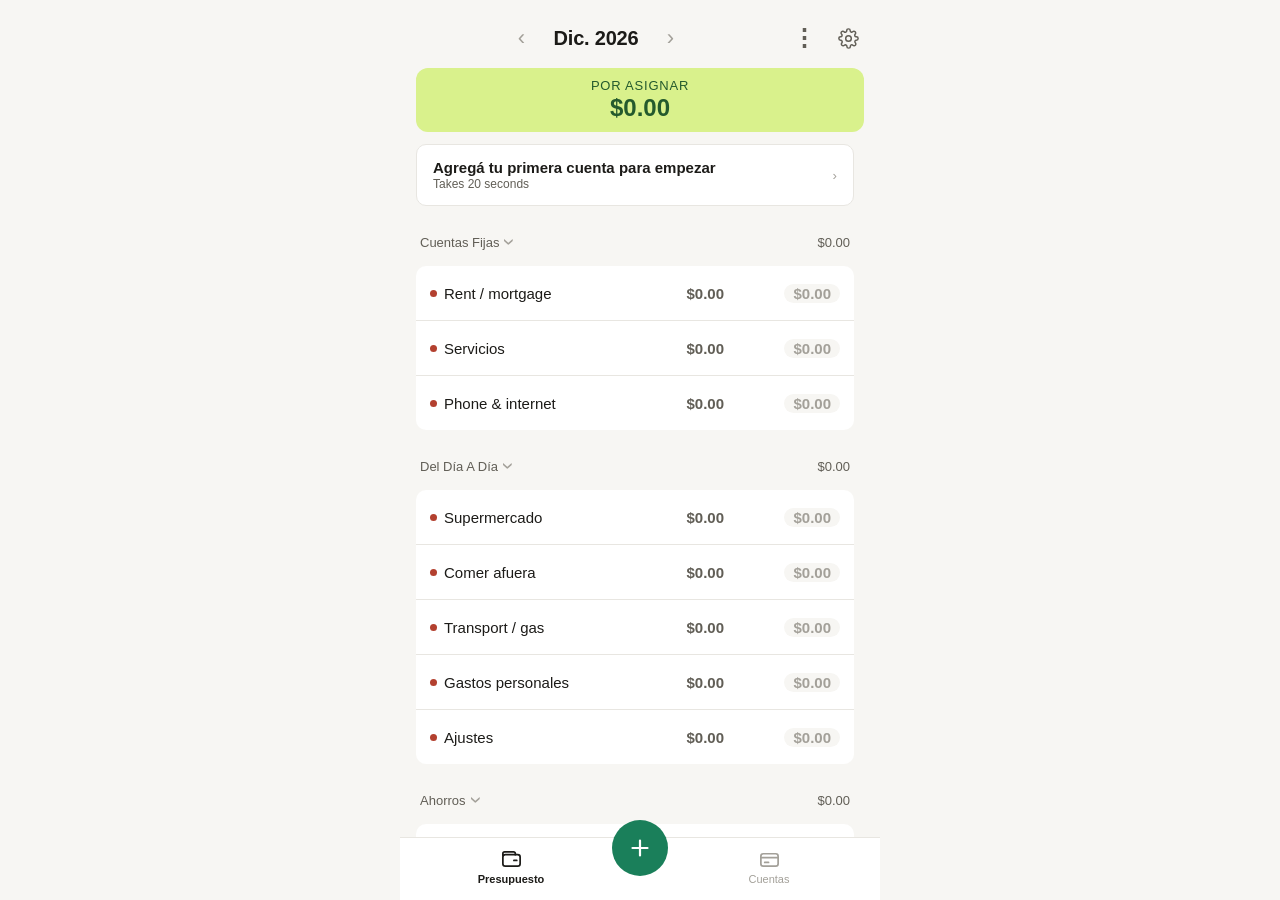
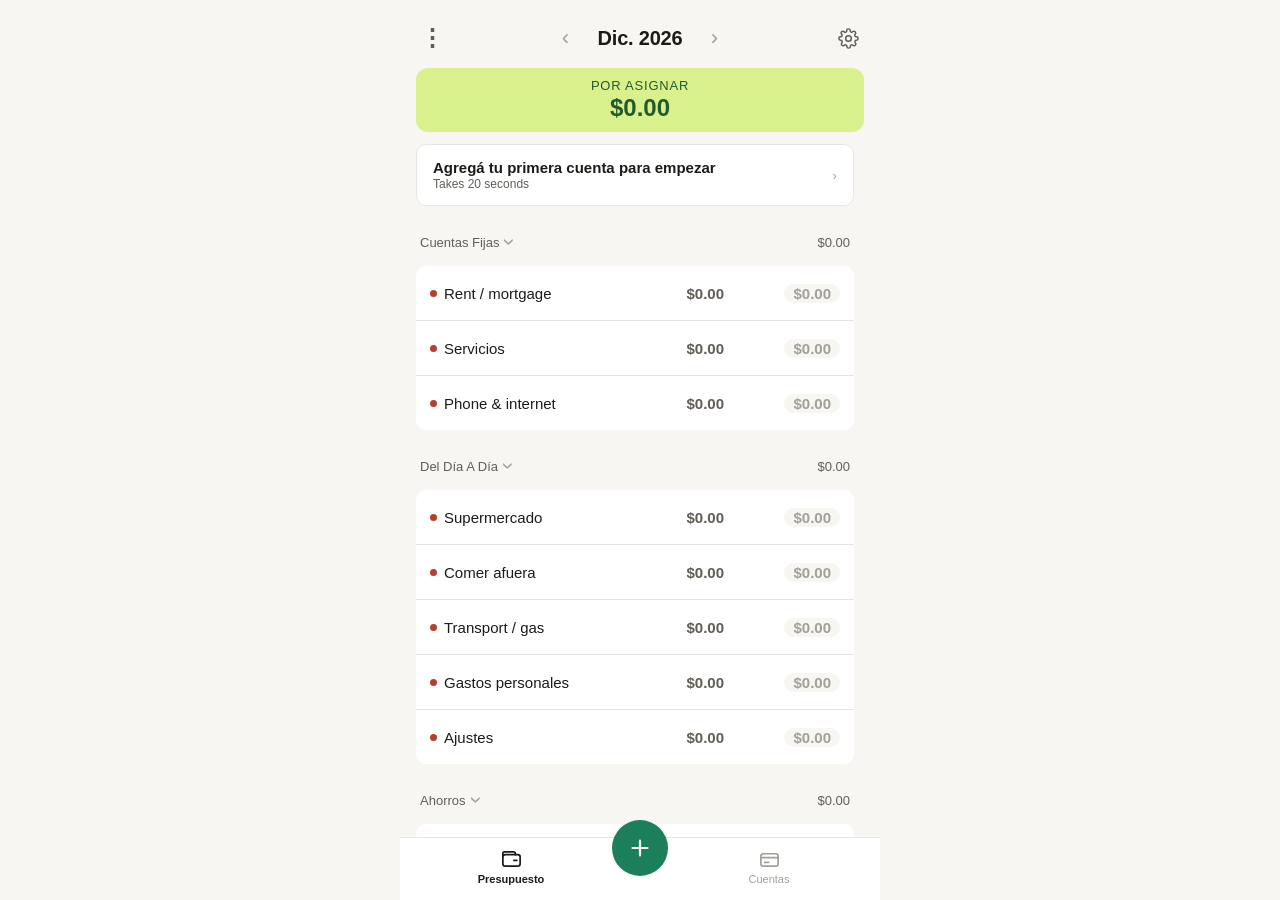
